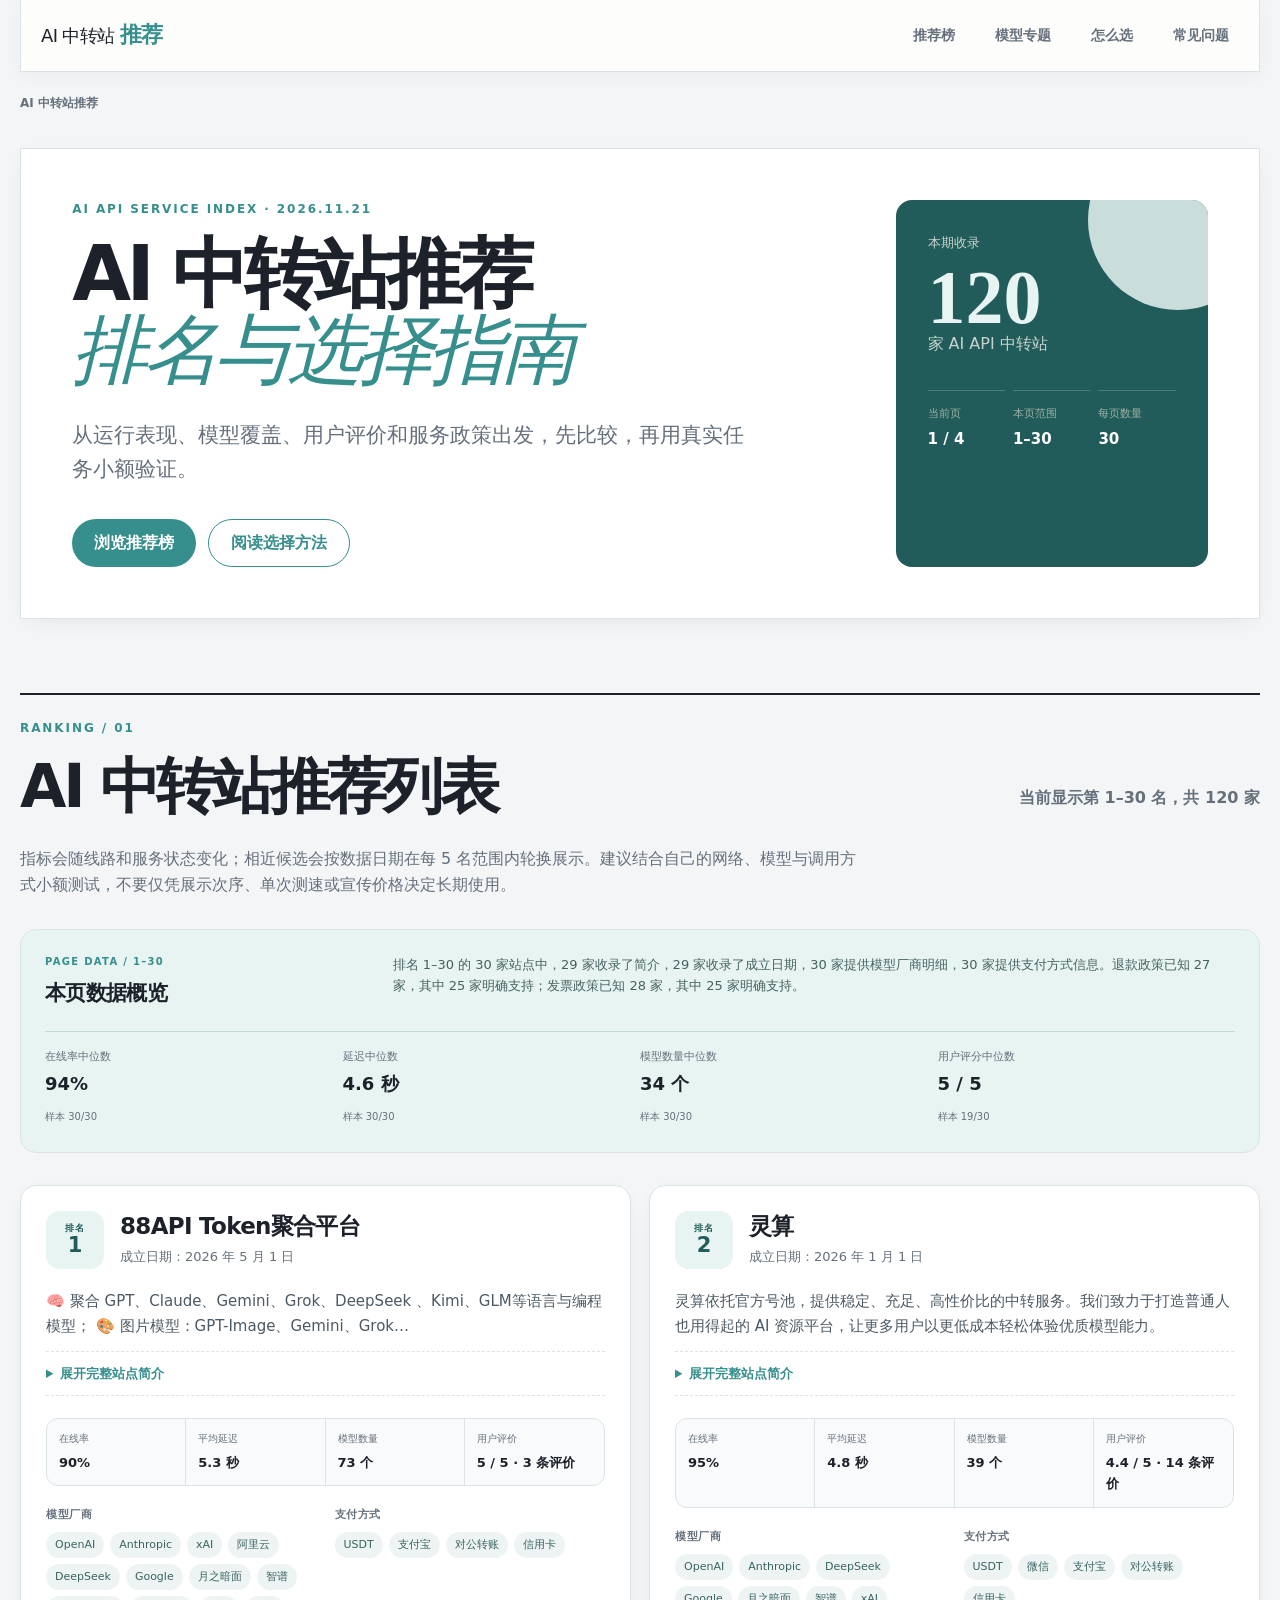
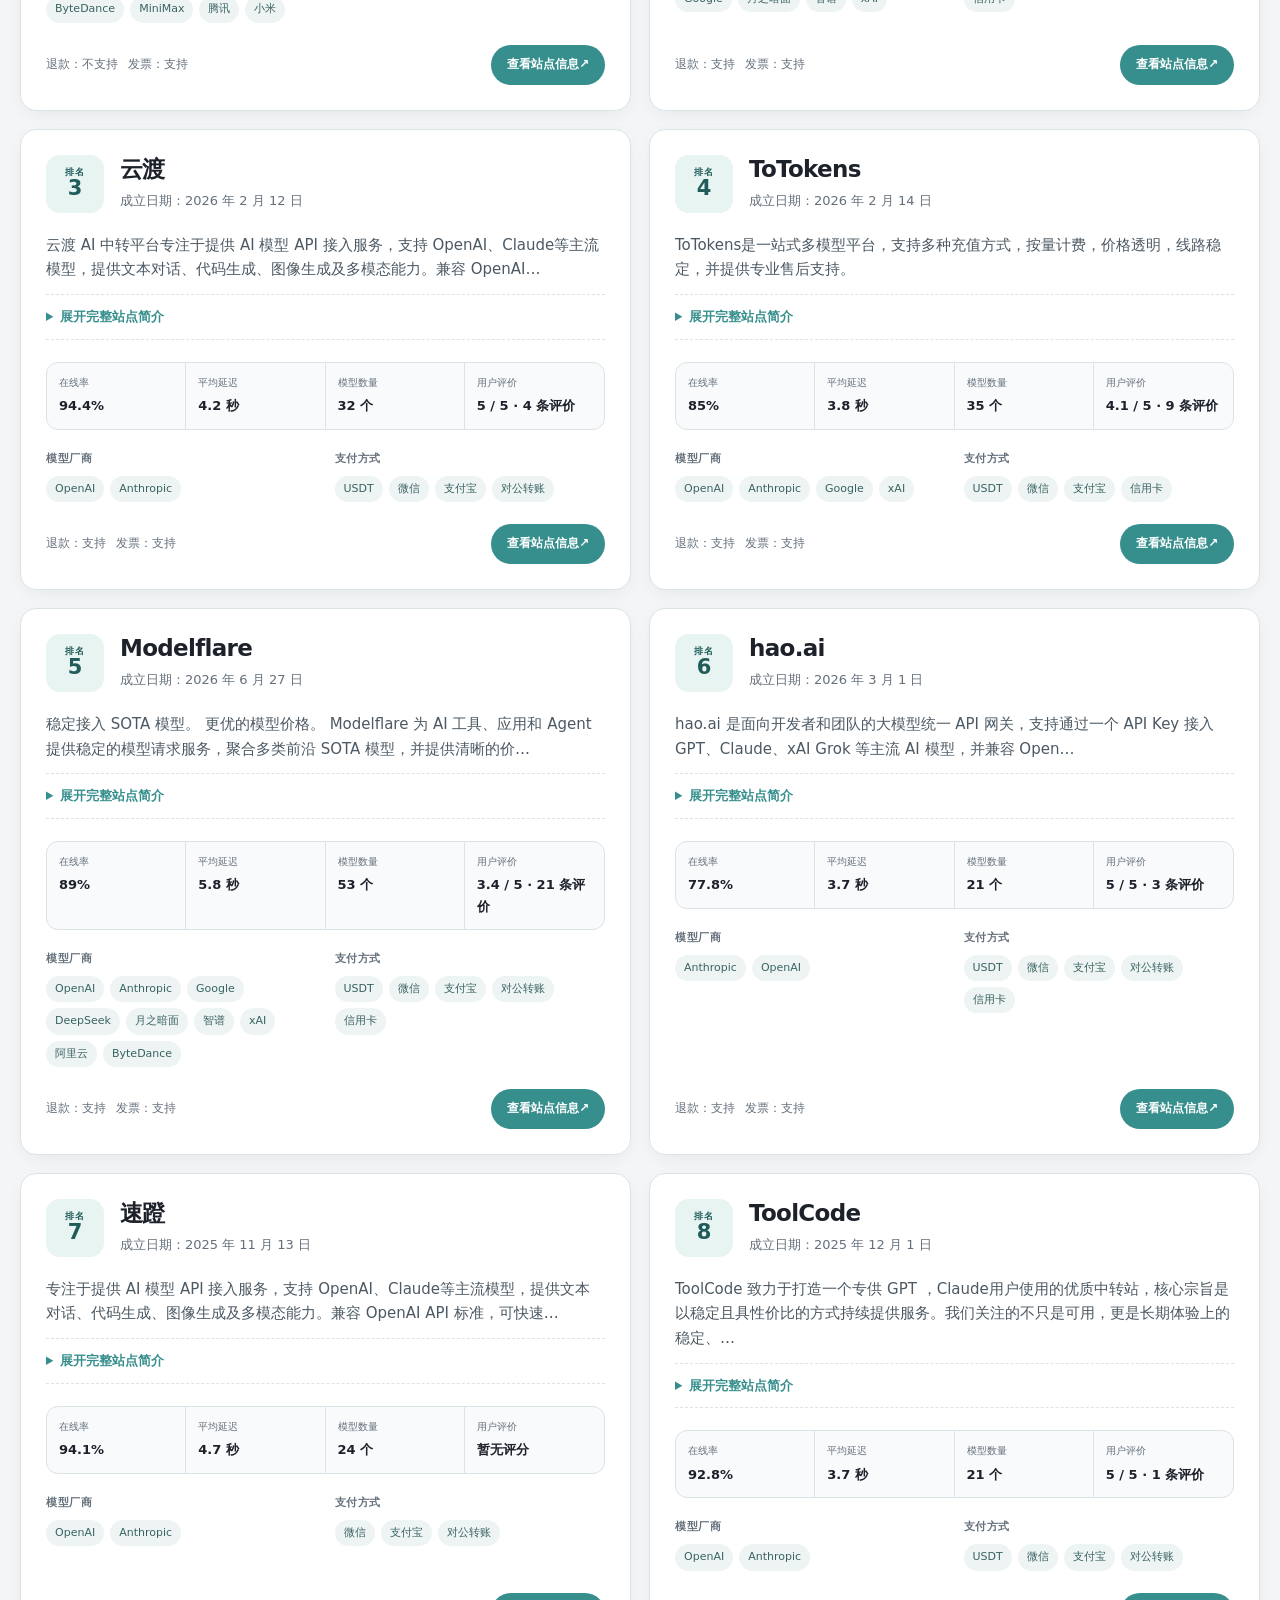
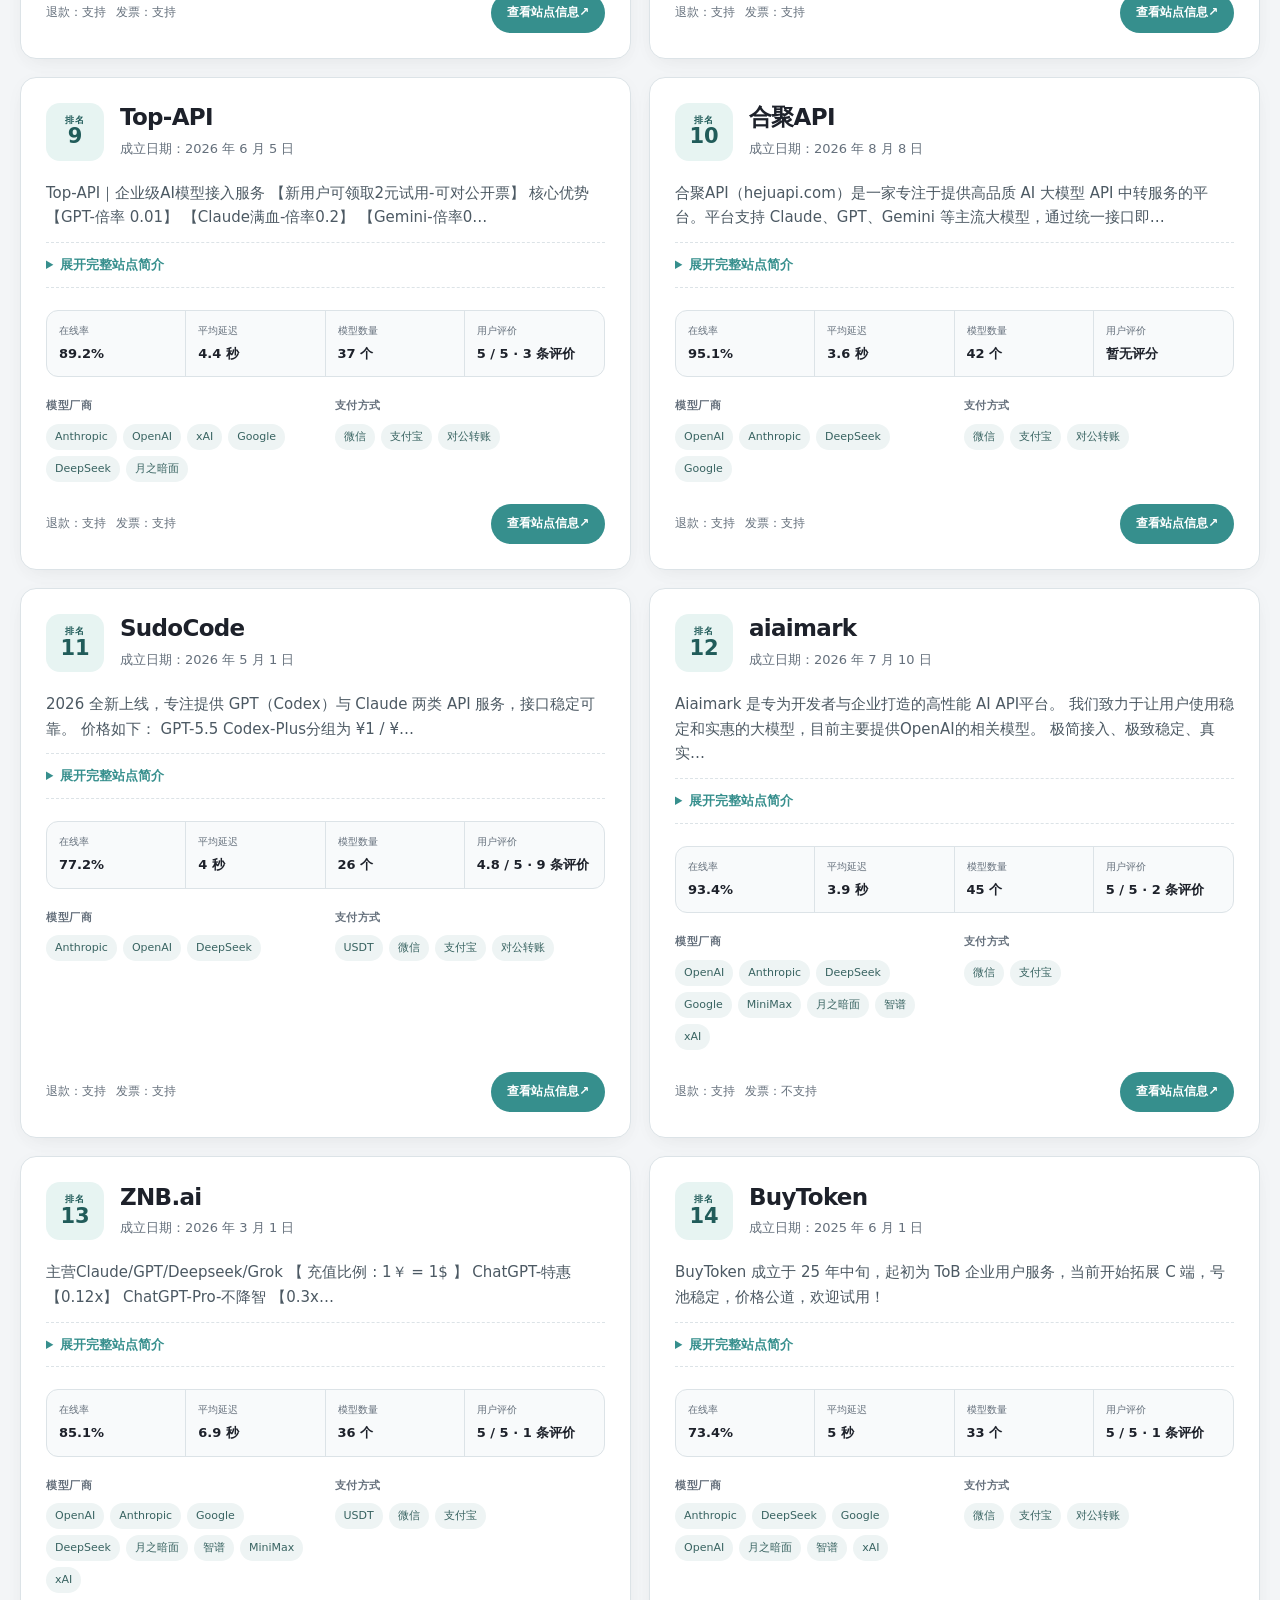
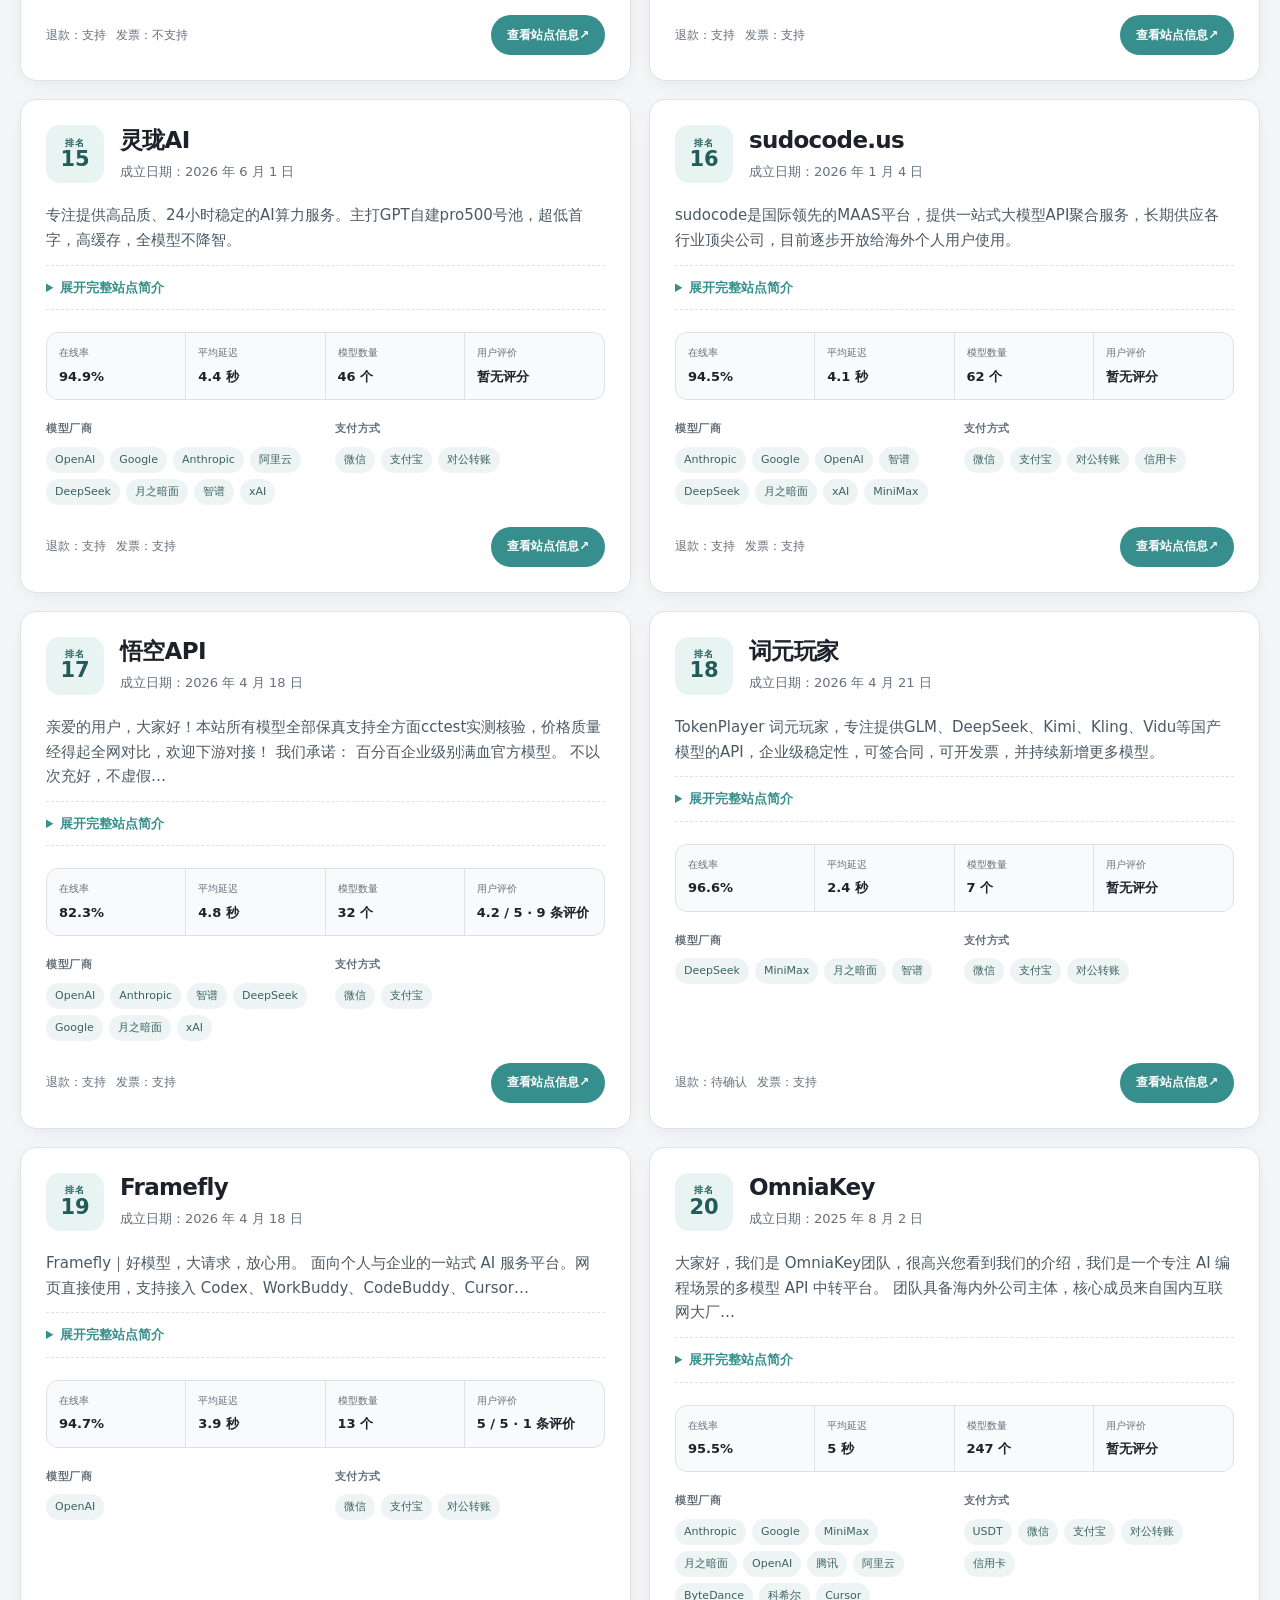
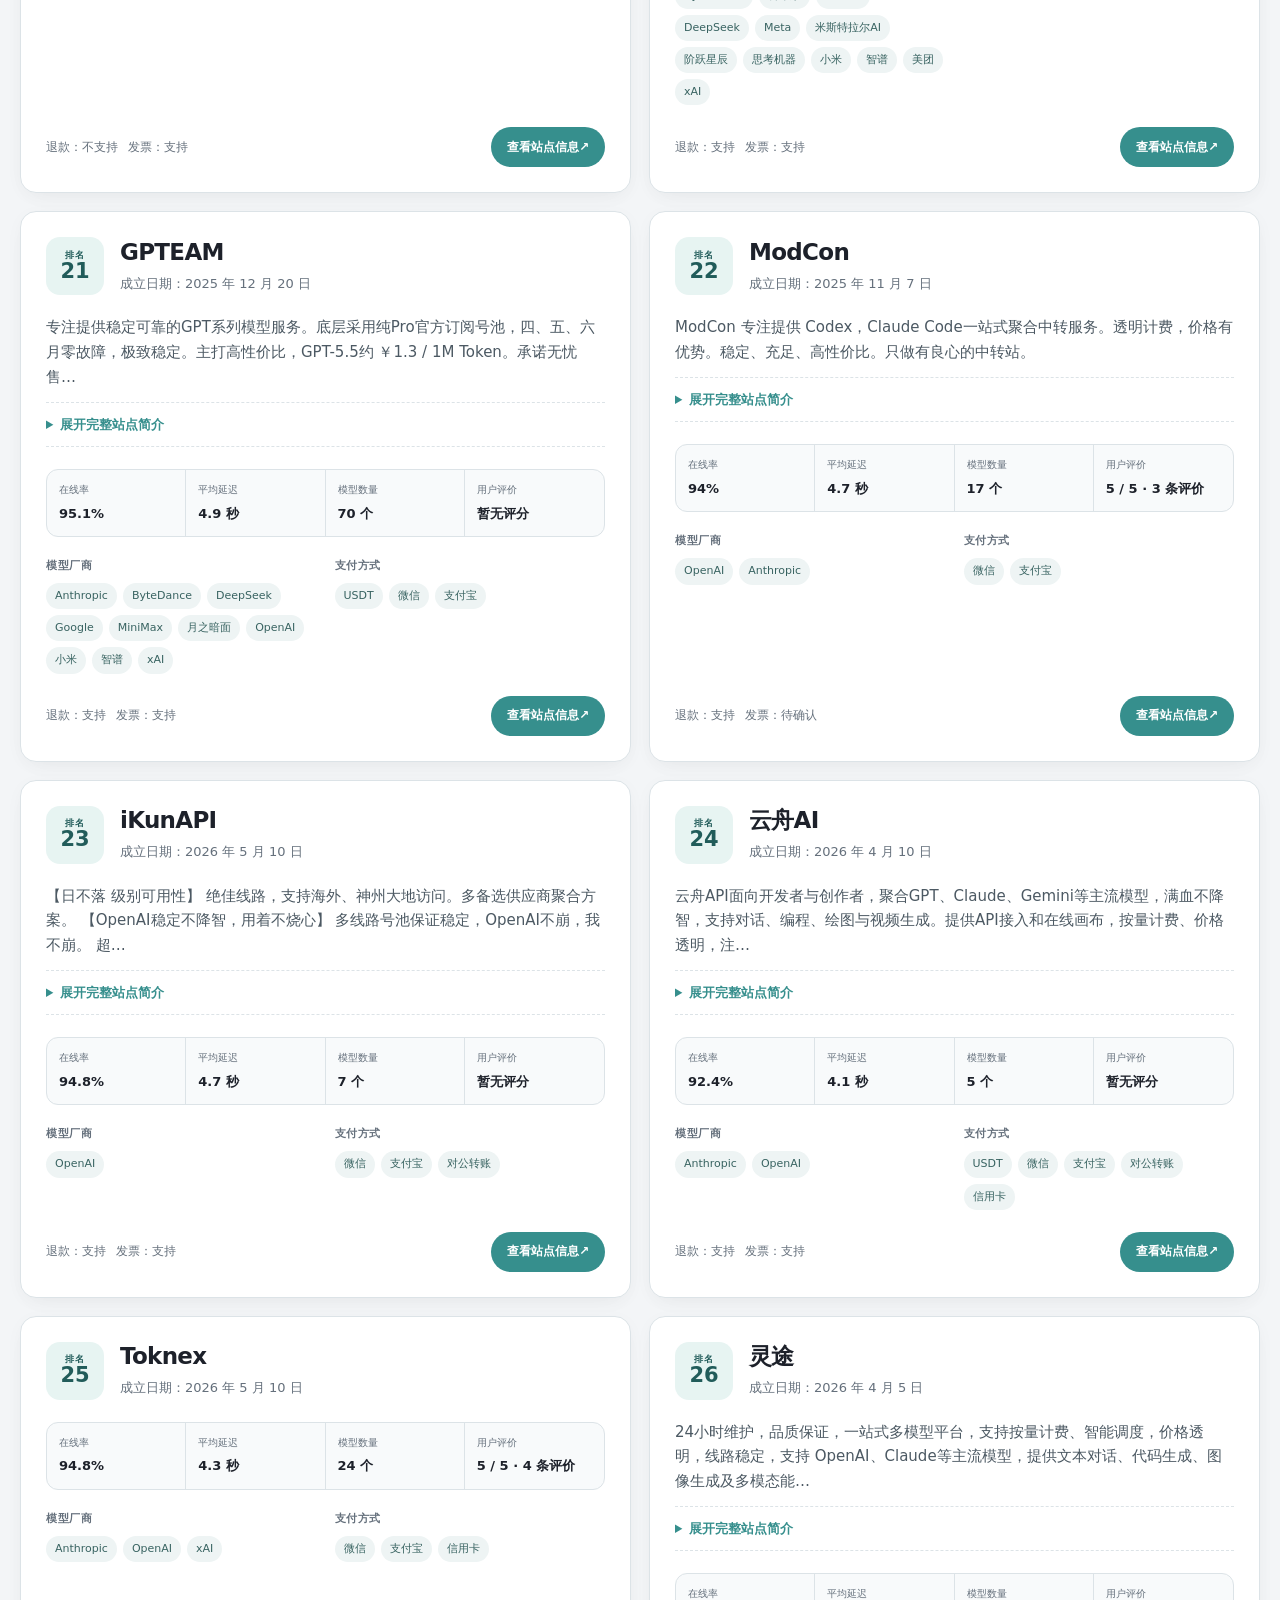
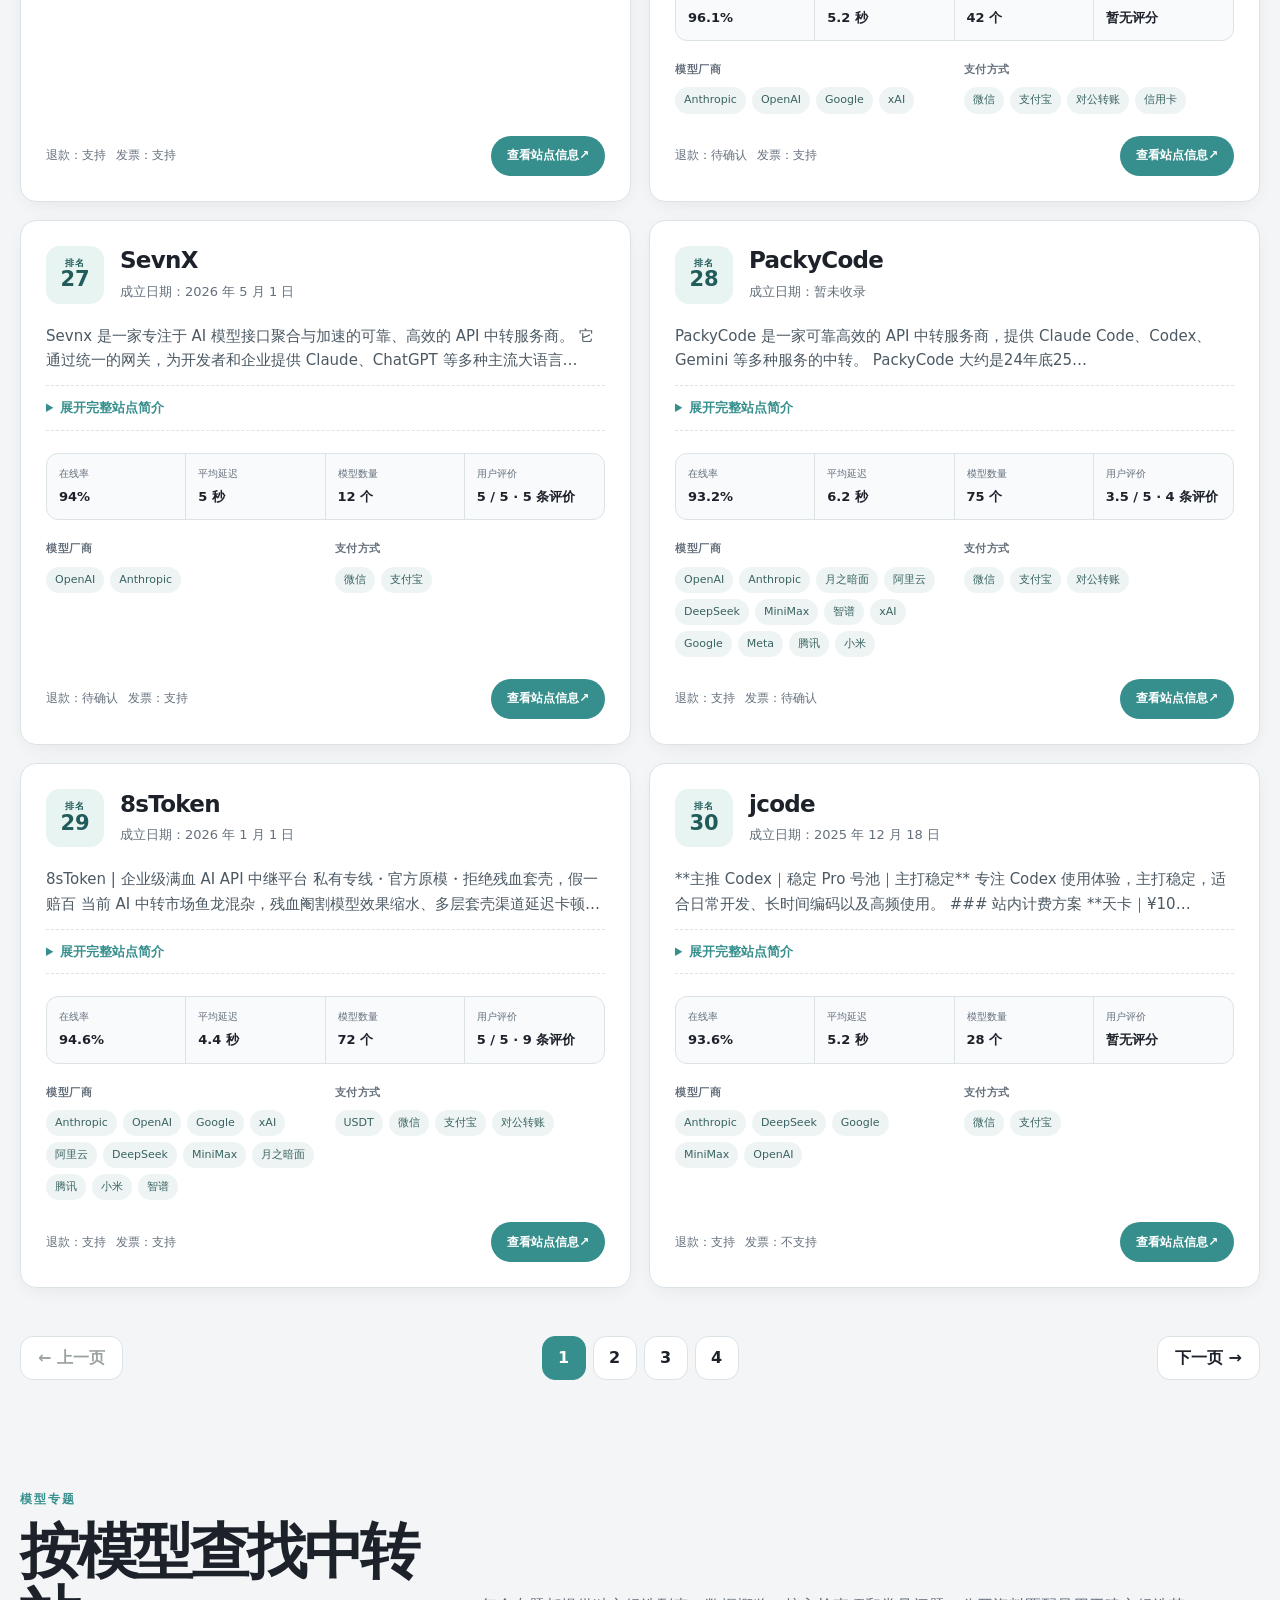
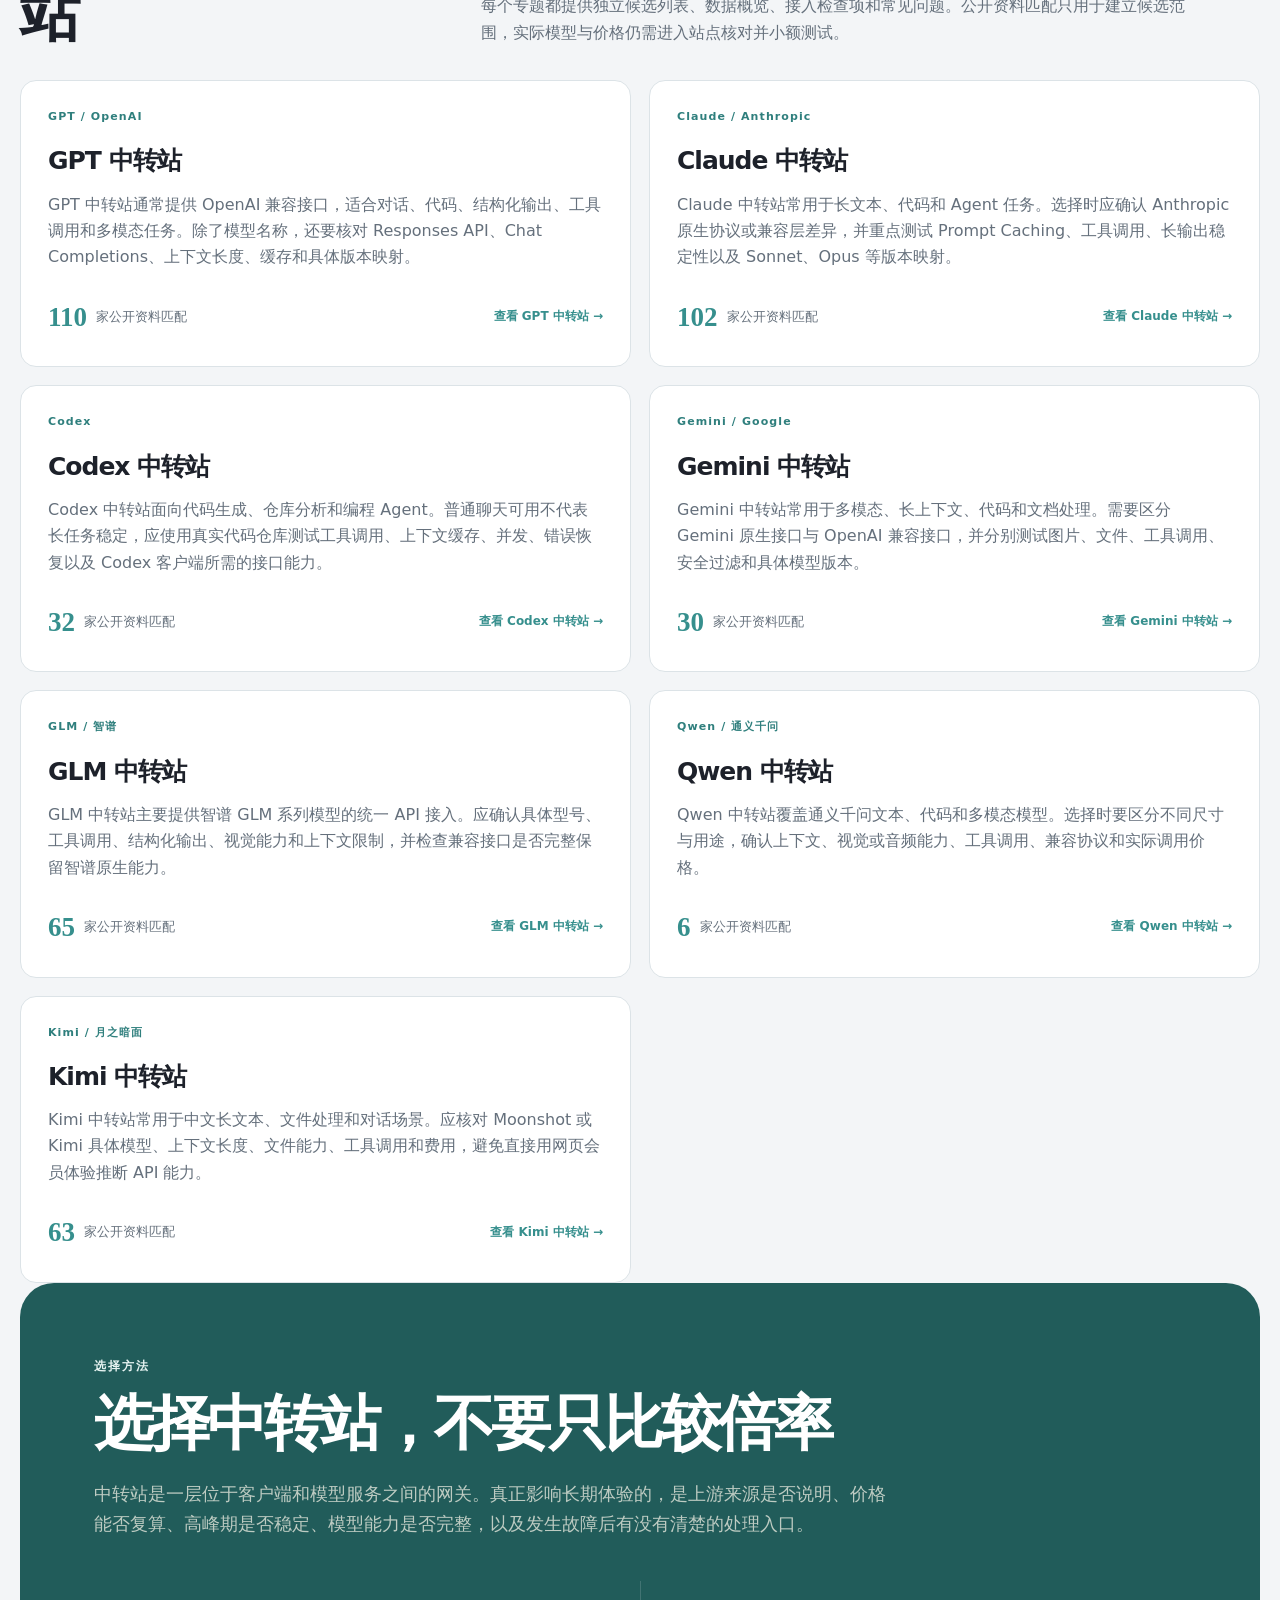
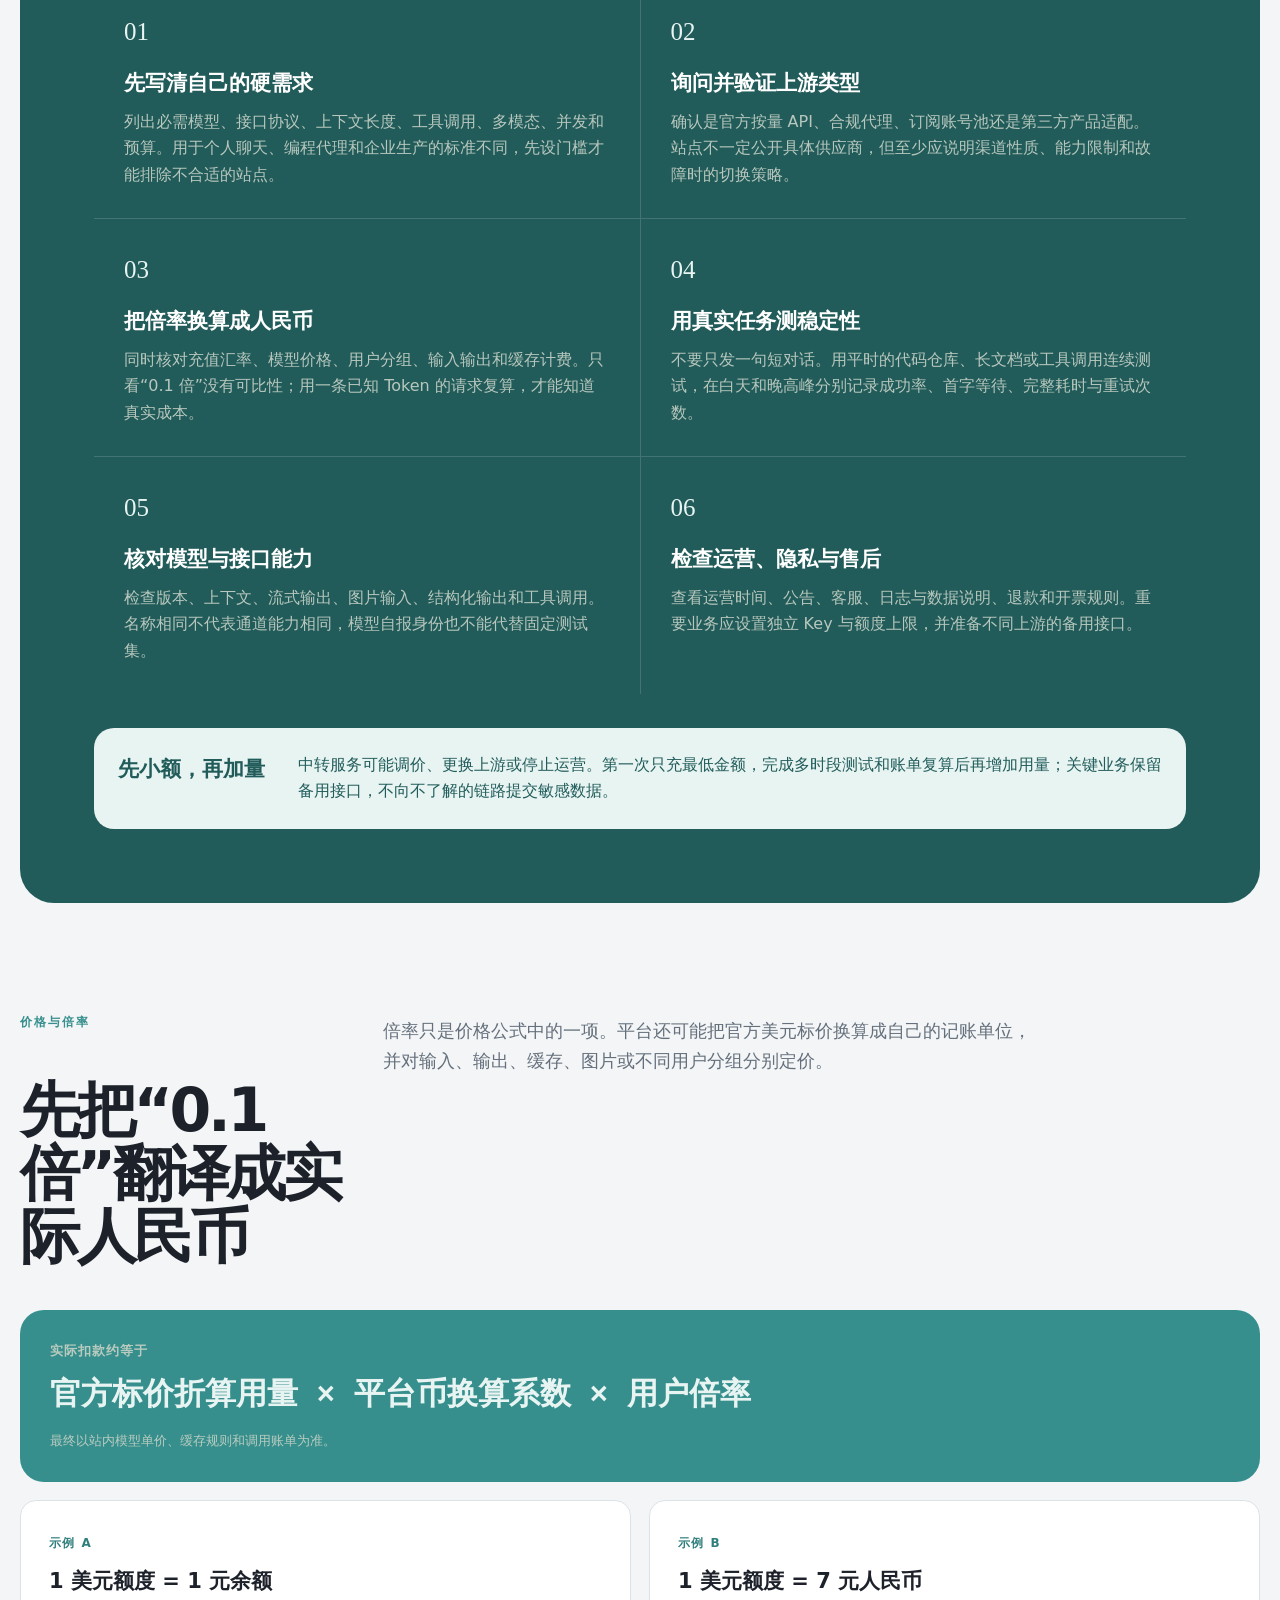
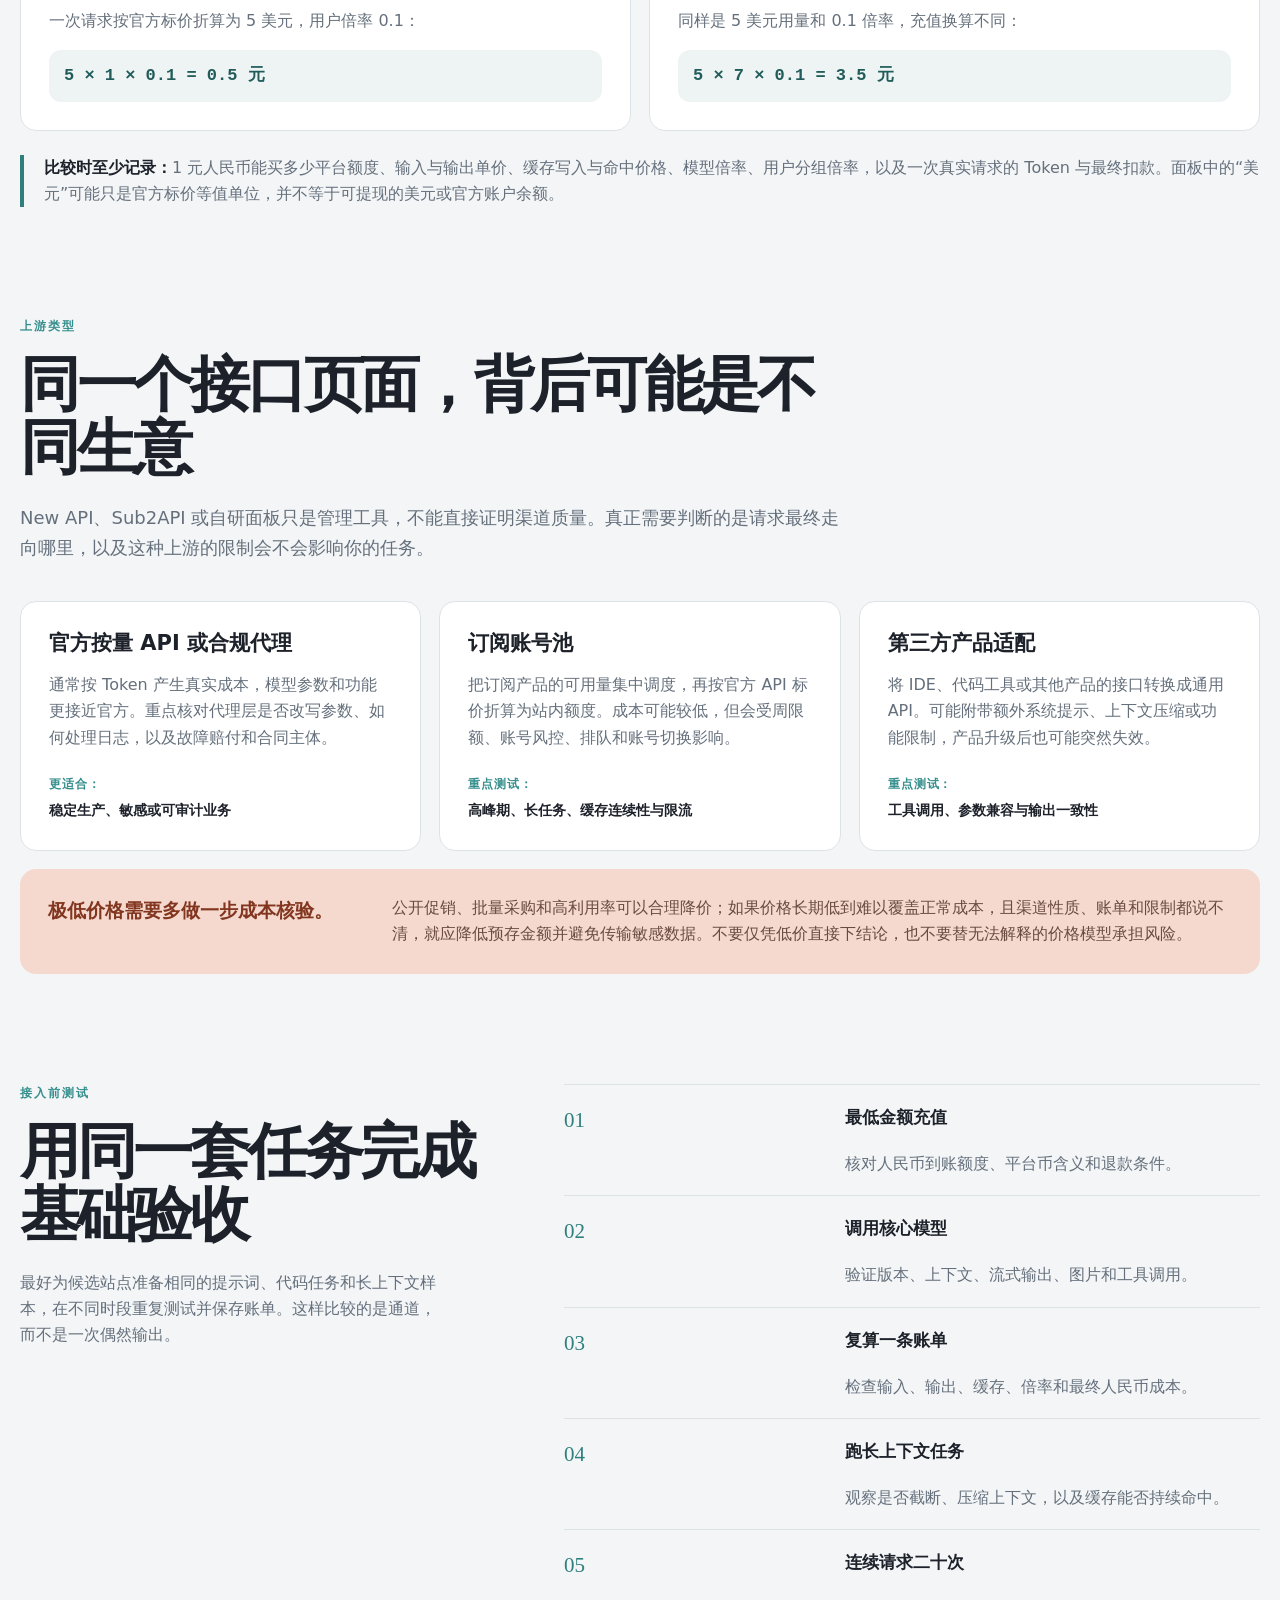
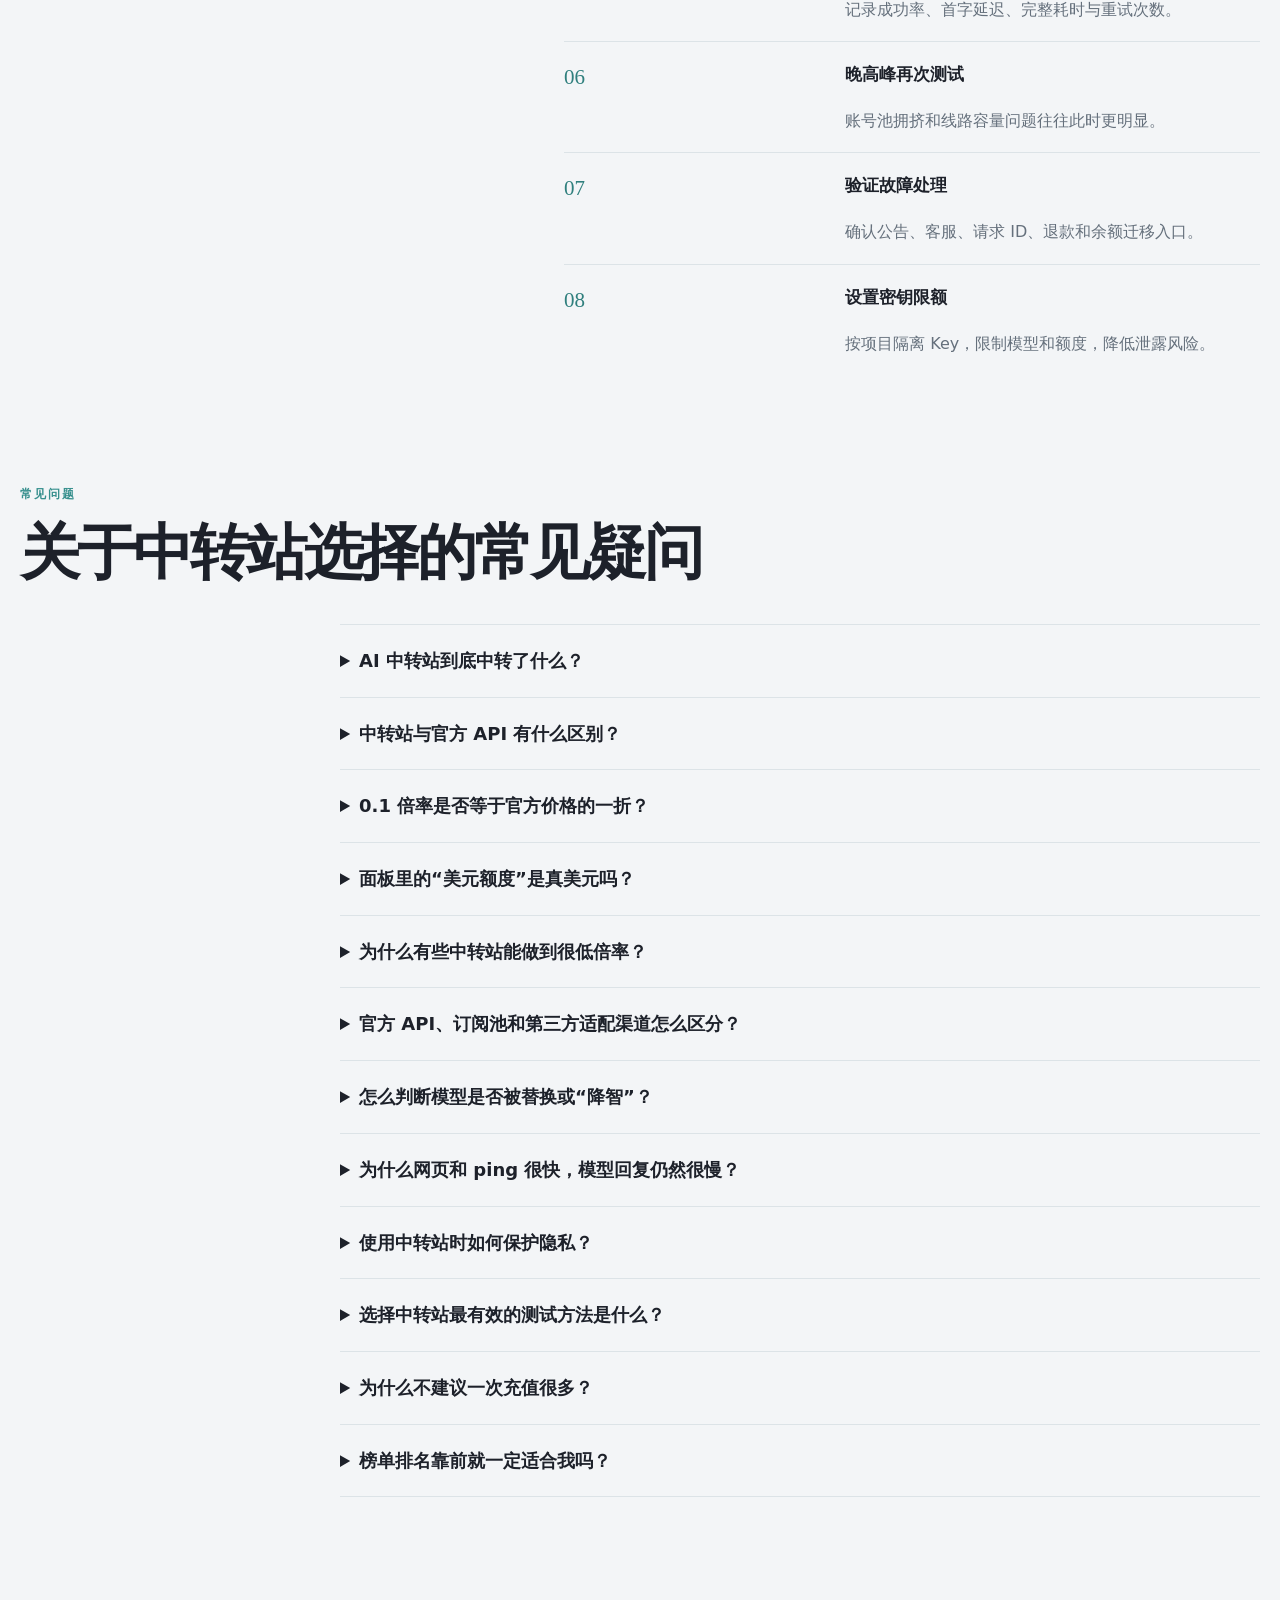
==== index.html @ eba20ca2 "chore: update AI transit ranking" ====
<!doctype html><html lang="zh-CN"><head><meta charset="utf-8" /><meta name="viewport" content="width=device-width, initial-scale=1" /><title>AI 中转站推荐｜120 家 API 中转站排名、对比与选择指南</title><meta name="description" content="AI 中转站推荐收录 120 家 API 中转站，静态对比在线率、响应延迟、模型覆盖、支付方式与服务政策，并提供计费、安全和接入测试指南。" /><meta name="robots" content="index, follow, max-image-preview:large, max-snippet:-1" /><meta name="theme-color" content="#f3f5f7" /><meta property="og:type" content="website" /><meta property="og:title" content="AI 中转站推荐｜120 家 API 中转站排名、对比与选择指南" /><meta property="og:description" content="AI 中转站推荐收录 120 家 API 中转站，静态对比在线率、响应延迟、模型覆盖、支付方式与服务政策，并提供计费、安全和接入测试指南。" /><meta property="og:url" content="https://aizhongzhuanzhan.github.io/" /><meta property="og:site_name" content="AI 中转站推荐" /><meta property="og:locale" content="zh_CN" /><meta property="og:image" content="https://aizhongzhuanzhan.github.io/assets/og-image.svg" /><meta name="twitter:card" content="summary_large_image" /><meta name="twitter:title" content="AI 中转站推荐｜120 家 API 中转站排名、对比与选择指南" /><meta name="twitter:description" content="AI 中转站推荐收录 120 家 API 中转站，静态对比在线率、响应延迟、模型覆盖、支付方式与服务政策，并提供计费、安全和接入测试指南。" /><meta name="twitter:image" content="https://aizhongzhuanzhan.github.io/assets/og-image.svg" /><link rel="canonical" href="https://aizhongzhuanzhan.github.io/" /><link rel="alternate" hreflang="zh-CN" href="https://aizhongzhuanzhan.github.io/" /><link rel="next" href="https://aizhongzhuanzhan.github.io/page/2/" /><link rel="icon" href="./assets/favicon.svg" type="image/svg+xml" /><link rel="stylesheet" href="./assets/styles.min.css" /><script type="application/ld+json">{"@context":"https://schema.org","@graph":[{"@type":"WebSite","@id":"https://aizhongzhuanzhan.github.io/#website","url":"https://aizhongzhuanzhan.github.io/","name":"AI 中转站推荐","description":"AI API 中转站排名、服务指标与选择指南。","inLanguage":"zh-CN"},{"@type":"CollectionPage","@id":"https://aizhongzhuanzhan.github.io/#webpage","url":"https://aizhongzhuanzhan.github.io/","name":"AI 中转站推荐｜120 家 API 中转站排名、对比与选择指南","description":"AI 中转站推荐收录 120 家 API 中转站，静态对比在线率、响应延迟、模型覆盖、支付方式与服务政策，并提供计费、安全和接入测试指南。","inLanguage":"zh-CN","dateModified":"2026-11-21","isPartOf":{"@id":"https://aizhongzhuanzhan.github.io/#website"},"breadcrumb":{"@id":"https://aizhongzhuanzhan.github.io/#breadcrumb"},"mainEntity":{"@id":"https://aizhongzhuanzhan.github.io/#ranking"},"hasPart":[{"@id":"https://aizhongzhuanzhan.github.io/gpt-zhongzhuanzhan/#webpage"},{"@id":"https://aizhongzhuanzhan.github.io/claude-zhongzhuanzhan/#webpage"},{"@id":"https://aizhongzhuanzhan.github.io/codex-zhongzhuanzhan/#webpage"},{"@id":"https://aizhongzhuanzhan.github.io/gemini-zhongzhuanzhan/#webpage"},{"@id":"https://aizhongzhuanzhan.github.io/glm-zhongzhuanzhan/#webpage"},{"@id":"https://aizhongzhuanzhan.github.io/qwen-zhongzhuanzhan/#webpage"},{"@id":"https://aizhongzhuanzhan.github.io/kimi-zhongzhuanzhan/#webpage"}]},{"@type":"BreadcrumbList","@id":"https://aizhongzhuanzhan.github.io/#breadcrumb","itemListElement":[{"@type":"ListItem","position":1,"name":"AI 中转站推荐","item":"https://aizhongzhuanzhan.github.io/"}]},{"@type":"ItemList","@id":"https://aizhongzhuanzhan.github.io/#ranking","name":"AI 中转站推荐","numberOfItems":120,"itemListOrder":"https://schema.org/ItemListOrderAscending","itemListElement":[{"@type":"ListItem","position":1,"item":{"@type":"Service","name":"88API Token聚合平台","url":"https://www.hvoyai.com/sites/88apiai/","description":"综合排名第 1；成立日期 2026-05-01；在线率 90%；平均延迟 5.3 秒；收录模型 73 个；用户评分 5/5（3 条评价）；退款政策：不支持；发票政策：支持。"}},{"@type":"ListItem","position":2,"item":{"@type":"Service","name":"灵算","url":"https://www.hvoyai.com/sites/lingsuansi/","description":"综合排名第 2；成立日期 2026-01-01；在线率 95%；平均延迟 4.8 秒；收录模型 39 个；用户评分 4.4/5（14 条评价）；退款政策：支持；发票政策：支持。"}},{"@type":"ListItem","position":3,"item":{"@type":"Service","name":"云渡","url":"https://www.hvoyai.com/sites/yundulol/","description":"综合排名第 3；成立日期 2026-02-12；在线率 94.4%；平均延迟 4.2 秒；收录模型 32 个；用户评分 5/5（4 条评价）；退款政策：支持；发票政策：支持。"}},{"@type":"ListItem","position":4,"item":{"@type":"Service","name":"ToTokens","url":"https://www.hvoyai.com/sites/totokenscc/","description":"综合排名第 4；成立日期 2026-02-14；在线率 85%；平均延迟 3.8 秒；收录模型 35 个；用户评分 4.1/5（9 条评价）；退款政策：支持；发票政策：支持。"}},{"@type":"ListItem","position":5,"item":{"@type":"Service","name":"Modelflare","url":"https://www.hvoyai.com/sites/originmodelflaredev/","description":"综合排名第 5；成立日期 2026-06-27；在线率 89%；平均延迟 5.8 秒；收录模型 53 个；用户评分 3.4/5（21 条评价）；退款政策：支持；发票政策：支持。"}},{"@type":"ListItem","position":6,"item":{"@type":"Service","name":"hao.ai","url":"https://www.hvoyai.com/sites/haoai/","description":"综合排名第 6；成立日期 2026-03-01；在线率 77.8%；平均延迟 3.7 秒；收录模型 21 个；用户评分 5/5（3 条评价）；退款政策：支持；发票政策：支持。"}},{"@type":"ListItem","position":7,"item":{"@type":"Service","name":"速蹬","url":"https://www.hvoyai.com/sites/sudengcc/","description":"综合排名第 7；成立日期 2025-11-13；在线率 94.1%；平均延迟 4.7 秒；收录模型 24 个；退款政策：支持；发票政策：支持。"}},{"@type":"ListItem","position":8,"item":{"@type":"Service","name":"ToolCode","url":"https://www.hvoyai.com/sites/toolcodecc/","description":"综合排名第 8；成立日期 2025-12-01；在线率 92.8%；平均延迟 3.7 秒；收录模型 21 个；用户评分 5/5（1 条评价）；退款政策：支持；发票政策：支持。"}},{"@type":"ListItem","position":9,"item":{"@type":"Service","name":"Top-API","url":"https://www.hvoyai.com/sites/apitopcom/","description":"综合排名第 9；成立日期 2026-06-05；在线率 89.2%；平均延迟 4.4 秒；收录模型 37 个；用户评分 5/5（3 条评价）；退款政策：支持；发票政策：支持。"}},{"@type":"ListItem","position":10,"item":{"@type":"Service","name":"合聚API","url":"https://www.hvoyai.com/sites/hejuapicom/","description":"综合排名第 10；成立日期 2026-08-08；在线率 95.1%；平均延迟 3.6 秒；收录模型 42 个；退款政策：支持；发票政策：支持。"}},{"@type":"ListItem","position":11,"item":{"@type":"Service","name":"SudoCode","url":"https://www.hvoyai.com/sites/sudocodechat/","description":"综合排名第 11；成立日期 2026-05-01；在线率 77.2%；平均延迟 4 秒；收录模型 26 个；用户评分 4.8/5（9 条评价）；退款政策：支持；发票政策：支持。"}},{"@type":"ListItem","position":12,"item":{"@type":"Service","name":"aiaimark","url":"https://www.hvoyai.com/sites/aiaimarkcom/","description":"综合排名第 12；成立日期 2026-07-10；在线率 93.4%；平均延迟 3.9 秒；收录模型 45 个；用户评分 5/5（2 条评价）；退款政策：支持；发票政策：不支持。"}},{"@type":"ListItem","position":13,"item":{"@type":"Service","name":"ZNB.ai","url":"https://www.hvoyai.com/sites/znbcodecom/","description":"综合排名第 13；成立日期 2026-03-01；在线率 85.1%；平均延迟 6.9 秒；收录模型 36 个；用户评分 5/5（1 条评价）；退款政策：支持；发票政策：不支持。"}},{"@type":"ListItem","position":14,"item":{"@type":"Service","name":"BuyToken","url":"https://www.hvoyai.com/sites/buytokenwork/","description":"综合排名第 14；成立日期 2025-06-01；在线率 73.4%；平均延迟 5 秒；收录模型 33 个；用户评分 5/5（1 条评价）；退款政策：支持；发票政策：支持。"}},{"@type":"ListItem","position":15,"item":{"@type":"Service","name":"灵珑AI","url":"https://www.hvoyai.com/sites/linlongscom/","description":"综合排名第 15；成立日期 2026-06-01；在线率 94.9%；平均延迟 4.4 秒；收录模型 46 个；退款政策：支持；发票政策：支持。"}},{"@type":"ListItem","position":16,"item":{"@type":"Service","name":"sudocode.us","url":"https://www.hvoyai.com/sites/sudocodeus/","description":"综合排名第 16；成立日期 2026-01-04；在线率 94.5%；平均延迟 4.1 秒；收录模型 62 个；退款政策：支持；发票政策：支持。"}},{"@type":"ListItem","position":17,"item":{"@type":"Service","name":"悟空API","url":"https://www.hvoyai.com/sites/wkapipro/","description":"综合排名第 17；成立日期 2026-04-18；在线率 82.3%；平均延迟 4.8 秒；收录模型 32 个；用户评分 4.2/5（9 条评价）；退款政策：支持；发票政策：支持。"}},{"@type":"ListItem","position":18,"item":{"@type":"Service","name":"词元玩家","url":"https://www.hvoyai.com/sites/tokenplayercn/","description":"综合排名第 18；成立日期 2026-04-21；在线率 96.6%；平均延迟 2.4 秒；收录模型 7 个；发票政策：支持。"}},{"@type":"ListItem","position":19,"item":{"@type":"Service","name":"Framefly","url":"https://www.hvoyai.com/sites/frameflycomcn/","description":"综合排名第 19；成立日期 2026-04-18；在线率 94.7%；平均延迟 3.9 秒；收录模型 13 个；用户评分 5/5（1 条评价）；退款政策：不支持；发票政策：支持。"}},{"@type":"ListItem","position":20,"item":{"@type":"Service","name":"OmniaKey","url":"https://www.hvoyai.com/sites/omniakeycom/","description":"综合排名第 20；成立日期 2025-08-02；在线率 95.5%；平均延迟 5 秒；收录模型 247 个；退款政策：支持；发票政策：支持。"}},{"@type":"ListItem","position":21,"item":{"@type":"Service","name":"GPTEAM","url":"https://www.hvoyai.com/sites/portalgpteamservicescom/","description":"综合排名第 21；成立日期 2025-12-20；在线率 95.1%；平均延迟 4.9 秒；收录模型 70 个；退款政策：支持；发票政策：支持。"}},{"@type":"ListItem","position":22,"item":{"@type":"Service","name":"ModCon","url":"https://www.hvoyai.com/sites/modcontop/","description":"综合排名第 22；成立日期 2025-11-07；在线率 94%；平均延迟 4.7 秒；收录模型 17 个；用户评分 5/5（3 条评价）；退款政策：支持。"}},{"@type":"ListItem","position":23,"item":{"@type":"Service","name":"iKunAPI","url":"https://www.hvoyai.com/sites/aikunuk/","description":"综合排名第 23；成立日期 2026-05-10；在线率 94.8%；平均延迟 4.7 秒；收录模型 7 个；退款政策：支持；发票政策：支持。"}},{"@type":"ListItem","position":24,"item":{"@type":"Service","name":"云舟AI","url":"https://www.hvoyai.com/sites/yunzhouapicom/","description":"综合排名第 24；成立日期 2026-04-10；在线率 92.4%；平均延迟 4.1 秒；收录模型 5 个；退款政策：支持；发票政策：支持。"}},{"@type":"ListItem","position":25,"item":{"@type":"Service","name":"Toknex","url":"https://www.hvoyai.com/sites/toknexme/","description":"综合排名第 25；成立日期 2026-05-10；在线率 94.8%；平均延迟 4.3 秒；收录模型 24 个；用户评分 5/5（4 条评价）；退款政策：支持；发票政策：支持。"}},{"@type":"ListItem","position":26,"item":{"@type":"Service","name":"灵途","url":"https://www.hvoyai.com/sites/lingtuapinet/","description":"综合排名第 26；成立日期 2026-04-05；在线率 96.1%；平均延迟 5.2 秒；收录模型 42 个；发票政策：支持。"}},{"@type":"ListItem","position":27,"item":{"@type":"Service","name":"SevnX","url":"https://www.hvoyai.com/sites/sevnxlol/","description":"综合排名第 27；成立日期 2026-05-01；在线率 94%；平均延迟 5 秒；收录模型 12 个；用户评分 5/5（5 条评价）；发票政策：支持。"}},{"@type":"ListItem","position":28,"item":{"@type":"Service","name":"PackyCode","url":"https://www.hvoyai.com/sites/packyapiai/","description":"综合排名第 28；在线率 93.2%；平均延迟 6.2 秒；收录模型 75 个；用户评分 3.5/5（4 条评价）；退款政策：支持。"}},{"@type":"ListItem","position":29,"item":{"@type":"Service","name":"8sToken","url":"https://www.hvoyai.com/sites/8stokencom/","description":"综合排名第 29；成立日期 2026-01-01；在线率 94.6%；平均延迟 4.4 秒；收录模型 72 个；用户评分 5/5（9 条评价）；退款政策：支持；发票政策：支持。"}},{"@type":"ListItem","position":30,"item":{"@type":"Service","name":"jcode","url":"https://www.hvoyai.com/sites/jcodecc/","description":"综合排名第 30；成立日期 2025-12-18；在线率 93.6%；平均延迟 5.2 秒；收录模型 28 个；退款政策：支持；发票政策：不支持。"}}]},{"@type":"FAQPage","@id":"https://aizhongzhuanzhan.github.io/#faq","mainEntity":[{"@type":"Question","name":"AI 中转站到底中转了什么？","acceptedAnswer":{"@type":"Answer","text":"中转站通常不训练模型，而是位于客户端和模型服务之间，负责 API Key 鉴权、余额结算、限流、渠道调度、日志以及接口格式转换。用户把请求发给中转站后，后台选择一条可用上游，再把模型结果返回。\n\n因此一次调用可能经过站点和它接入的二级渠道。链路越长，稳定性、隐私和故障定位越依赖运营方。"}},{"@type":"Question","name":"中转站与官方 API 有什么区别？","acceptedAnswer":{"@type":"Answer","text":"官方 API 的请求和账单直接进入模型厂商；中转站则多了一层第三方网关，通常更容易使用人民币付款，也能用一个密钥接入多个厂商。\n\n代价是模型来源、参数支持、日志保留、服务连续性和余额安全不再只由模型厂商决定。商业或敏感任务应优先选择能说明数据处理方式和上游类型的服务。"}},{"@type":"Question","name":"0.1 倍率是否等于官方价格的一折？","acceptedAnswer":{"@type":"Answer","text":"不一定。实际扣款通常约等于官方标价折算用量 × 平台币换算系数 × 用户或分组倍率，还可能分别计算输入、输出、缓存写入、缓存命中、图片等项目。\n\n如果 1 美元标价额度记作 1 元余额，5 美元用量按 0.1 倍扣 0.5 元；如果 1 美元额度要用 7 元人民币购买，同样 0.1 倍会扣 3.5 元。比较价格必须同时看充值换算和完整账单。"}},{"@type":"Question","name":"面板里的“美元额度”是真美元吗？","acceptedAnswer":{"@type":"Answer","text":"不一定。很多面板中的美元符号只是按照官方 API 标价记录的计费单位，不代表平台持有等额官方余额，也不代表可以提现。\n\n尤其是订阅池渠道，站点可能把订阅实际跑出的请求换算成“如果走官方 API 值多少美元”，再按倍率扣除站内余额。充值前应先确认 1 元人民币能买多少单位以及余额的退款规则。"}},{"@type":"Question","name":"为什么有些中转站能做到很低倍率？","acceptedAnswer":{"@type":"Answer","text":"批量采购、区域价格、公开促销、较高资源利用率和订阅池都可能降低成本，低价本身不能直接证明有问题。\n\n但长期远低于正常成本且不说明来源时，应把短期优惠、账号池波动、第三方产品适配甚至来源异常纳入风险判断。价格模型算不通，通常意味着稳定性、数据或余额风险被转移给了用户。"}},{"@type":"Question","name":"官方 API、订阅池和第三方适配渠道怎么区分？","acceptedAnswer":{"@type":"Answer","text":"只看前端面板无法可靠判断。可以查看站点是否明确标注渠道类型，并测试上下文上限、缓存、工具调用、图片输入、流式输出和参数兼容性。\n\n订阅池更容易在额度耗尽或切换账号时波动；第三方适配可能带有额外系统提示、上下文压缩或功能缺失。即使使用同一套开源面板，不同站点的上游和调度质量也可能完全不同。"}},{"@type":"Question","name":"怎么判断模型是否被替换或“降智”？","acceptedAnswer":{"@type":"Answer","text":"不要依赖模型自报身份，因为回答可能只是复述系统上下文。更可靠的方法是准备固定测试集，长期比较代码能力、上下文上限、工具调用、结构化输出、视觉能力和响应特征。\n\n如果复杂任务持续明显偏离官方表现，应保留请求 ID 和账单记录，换时间、换通道复测，再向站点确认是否存在模型映射、参数改写或上下文压缩。"}},{"@type":"Question","name":"为什么网页和 ping 很快，模型回复仍然很慢？","acceptedAnswer":{"@type":"Answer","text":"域名可能使用 CDN，ping 到的是离你较近的边缘节点，并不是中转程序或模型上游。完整延迟还包括网关处理、排队、上游网络、模型推理和流式传输。\n\n应分别记录首字时间、完整响应时间、失败率和晚高峰波动，而不是只看网页打开速度或一次 ping。"}},{"@type":"Question","name":"使用中转站时如何保护隐私？","acceptedAnswer":{"@type":"Answer","text":"默认按“站点可能接触请求和响应内容”来评估风险。不要提交账号密码、私钥、客户资料、未公开代码和其他不必要的敏感数据；可先脱敏，并为不同项目使用独立 Key 和额度上限。\n\n企业场景还应核对日志保留、数据用途、删除机制、运营主体和合同责任。无法确认链路时，敏感业务更适合官方 API 或可审计的合规服务。"}},{"@type":"Question","name":"选择中转站最有效的测试方法是什么？","acceptedAnswer":{"@type":"Answer","text":"先确定必需模型、协议和预算，再以最低金额充值。使用自己的真实任务，在白天和晚高峰各连续测试，核对成功率、首字延迟、长上下文、缓存、工具调用和单次账单。\n\n不要只问一句“你好”。短对话无法暴露账号池切换、上下文截断、缓存失效和复杂参数不兼容等问题。"}},{"@type":"Question","name":"为什么不建议一次充值很多？","acceptedAnswer":{"@type":"Answer","text":"中转服务会受到上游政策、账号风控、线路、经营状况和价格调整影响，站内余额通常也不具备与银行存款相同的保障。\n\n更稳妥的做法是按近期用量充值，为关键业务准备不同上游的备用接口，并提前确认退款、迁移和故障公告规则。"}},{"@type":"Question","name":"榜单排名靠前就一定适合我吗？","acceptedAnswer":{"@type":"Answer","text":"不一定。榜单用于缩小范围，不能替代具体场景验收。编程工具更关注长任务、缓存和工具调用；图片、音视频或长文档任务还要测试文件限制、多模态能力和超时策略。\n\n先写清自己的硬性需求和不能接受的风险，再结合榜单指标选择候选站点，最后用同一组真实任务横向比较。"}}]}]}</script><script>var _hmt = _hmt || [];(function() {var hm = document.createElement("script");hm.src = "https://hm.baidu.com/hm.js?a95d0c92950541b137908250283f3d91";var s = document.getElementsByTagName("script")[0];s.parentNode.insertBefore(hm, s);})();</script></head><body><a class="skip-link" href="#main">跳到主要内容</a><header class="topbar"><a class="wordmark" href="./" aria-label="AI 中转站推荐首页"><span>AI 中转站</span><strong>推荐</strong></a><nav aria-label="主要导航"><a href="./#ranking">推荐榜</a><a href="./#topics">模型专题</a><a href="./#guide">怎么选</a><a href="./#faq">常见问题</a></nav></header><main id="main"><nav class="breadcrumbs" aria-label="面包屑"><span aria-current="page">AI 中转站推荐</span></nav><section class="hero"><div class="hero__copy"><p class="eyebrow">AI API SERVICE INDEX · 2026.11.21</p><h1>AI 中转站推荐<br /><em>排名与选择指南</em></h1><p class="hero-copy">从运行表现、模型覆盖、用户评价和服务政策出发，先比较，再用真实任务小额验证。</p><div class="hero-actions"><a href="#ranking">浏览推荐榜</a><a href="#guide">阅读选择方法</a></div></div><aside class="hero__panel" aria-label="榜单概览"><p>本期收录</p><strong>120</strong><span>家 AI API 中转站</span><dl><div><dt>当前页</dt><dd>1 / 4</dd></div><div><dt>本页范围</dt><dd>1–30</dd></div><div><dt>每页数量</dt><dd>30</dd></div></dl></aside></section><section class="ranking" id="ranking" aria-labelledby="ranking-title"><div class="ranking-head"><div><p>RANKING / 01</p><h2 id="ranking-title">AI 中转站推荐列表</h2></div><p>当前显示第 1–30 名，共 120 家</p></div><p class="ranking-note">指标会随线路和服务状态变化；相近候选会按数据日期在每 5 名范围内轮换展示。建议结合自己的网络、模型与调用方式小额测试，不要仅凭展示次序、单次测速或宣传价格决定长期使用。</p><section class="page-analysis" aria-labelledby="page-analysis-title"><div class="page-analysis__head"><div><p>PAGE DATA / 1–30</p><h3 id="page-analysis-title">本页数据概览</h3></div><p>排名 1–30 的 30 家站点中，29 家收录了简介，29 家收录了成立日期，30 家提供模型厂商明细，30 家提供支付方式信息。退款政策已知 27 家，其中 25 家明确支持；发票政策已知 28 家，其中 25 家明确支持。</p></div><dl class="analysis-grid"><div><dt>在线率中位数</dt><dd>94%</dd><small>样本 30/30</small></div><div><dt>延迟中位数</dt><dd>4.6 秒</dd><small>样本 30/30</small></div><div><dt>模型数量中位数</dt><dd>34 个</dd><small>样本 30/30</small></div><div><dt>用户评分中位数</dt><dd>5 / 5</dd><small>样本 19/30</small></div></dl></section><div class="station-list"><article class="station-card" id="rank-1" aria-labelledby="station-1"><div class="station-card__head"><span class="rank-badge"><small>排名</small>1</span><div class="station-title"><h2 id="station-1"><a href="https://www.hvoyai.com/sites/88apiai/" target="_blank" rel="nofollow noopener" referrerpolicy="origin">88API Token聚合平台</a></h2><p>成立日期：2026 年 5 月 1 日</p></div></div><p class="site-summary">🧠 聚合 GPT、Claude、Gemini、Grok、DeepSeek 、Kimi、GLM等语言与编程模型； 🎨 图片模型：GPT-Image、Gemini、Grok…</p><details class="site-intro"><summary>展开完整站点简介</summary><div class="site-intro__body"><p>🧠 聚合 GPT、Claude、Gemini、Grok、DeepSeek 、Kimi、GLM等语言与编程模型；</p><p>🎨 图片模型：GPT-Image、Gemini、Grok 等；</p><p>🎬 视频模型：Seedance、Veo、MiniMax Hailuo H3、Kling、Grok 等；</p><p>🎙️ 语音能力：Whisper、TTS 等。从文案、出图、改图，到视频生成与配音</p><p>🎁新用户注册送体验额度，可以检测模型能力。站内有人工客服值守！</p><p>👉海外企业资质运营 稳定不跑路 提供正规发票 充值比例1:1</p></div></details><dl class="metric-grid"><div><dt>在线率</dt><dd>90%</dd></div><div><dt>平均延迟</dt><dd>5.3 秒</dd></div><div><dt>模型数量</dt><dd>73 个</dd></div><div><dt>用户评价</dt><dd>5 / 5 · 3 条评价</dd></div></dl><div class="station-meta"><div><h3>模型厂商</h3><div class="chip-list"><span class="chip">OpenAI</span><span class="chip">Anthropic</span><span class="chip">xAI</span><span class="chip">阿里云</span><span class="chip">DeepSeek</span><span class="chip">Google</span><span class="chip">月之暗面</span><span class="chip">智谱</span><span class="chip">ByteDance</span><span class="chip">MiniMax</span><span class="chip">腾讯</span><span class="chip">小米</span></div></div><div><h3>支付方式</h3><div class="chip-list"><span class="chip">USDT</span><span class="chip">支付宝</span><span class="chip">对公转账</span><span class="chip">信用卡</span></div></div></div><div class="station-card__foot"><p><span>退款：不支持</span><span>发票：支持</span></p><a class="detail-link" href="https://www.hvoyai.com/sites/88apiai/" target="_blank" rel="nofollow noopener" referrerpolicy="origin" aria-label="查看 88API Token聚合平台 的更多信息">查看站点信息 <span aria-hidden="true">↗</span></a></div></article><article class="station-card" id="rank-2" aria-labelledby="station-2"><div class="station-card__head"><span class="rank-badge"><small>排名</small>2</span><div class="station-title"><h2 id="station-2"><a href="https://www.hvoyai.com/sites/lingsuansi/" target="_blank" rel="nofollow noopener" referrerpolicy="origin">灵算</a></h2><p>成立日期：2026 年 1 月 1 日</p></div></div><p class="site-summary">灵算依托官方号池，提供稳定、充足、高性价比的中转服务。我们致力于打造普通人也用得起的 AI 资源平台，让更多用户以更低成本轻松体验优质模型能力。</p><details class="site-intro"><summary>展开完整站点简介</summary><div class="site-intro__body"><p>灵算依托官方号池，提供稳定、充足、高性价比的中转服务。我们致力于打造普通人也用得起的 AI 资源平台，让更多用户以更低成本轻松体验优质模型能力。</p></div></details><dl class="metric-grid"><div><dt>在线率</dt><dd>95%</dd></div><div><dt>平均延迟</dt><dd>4.8 秒</dd></div><div><dt>模型数量</dt><dd>39 个</dd></div><div><dt>用户评价</dt><dd>4.4 / 5 · 14 条评价</dd></div></dl><div class="station-meta"><div><h3>模型厂商</h3><div class="chip-list"><span class="chip">OpenAI</span><span class="chip">Anthropic</span><span class="chip">DeepSeek</span><span class="chip">Google</span><span class="chip">月之暗面</span><span class="chip">智谱</span><span class="chip">xAI</span></div></div><div><h3>支付方式</h3><div class="chip-list"><span class="chip">USDT</span><span class="chip">微信</span><span class="chip">支付宝</span><span class="chip">对公转账</span><span class="chip">信用卡</span></div></div></div><div class="station-card__foot"><p><span>退款：支持</span><span>发票：支持</span></p><a class="detail-link" href="https://www.hvoyai.com/sites/lingsuansi/" target="_blank" rel="nofollow noopener" referrerpolicy="origin" aria-label="查看 灵算 的更多信息">查看站点信息 <span aria-hidden="true">↗</span></a></div></article><article class="station-card" id="rank-3" aria-labelledby="station-3"><div class="station-card__head"><span class="rank-badge"><small>排名</small>3</span><div class="station-title"><h2 id="station-3"><a href="https://www.hvoyai.com/sites/yundulol/" target="_blank" rel="nofollow noopener" referrerpolicy="origin">云渡</a></h2><p>成立日期：2026 年 2 月 12 日</p></div></div><p class="site-summary">云渡 AI 中转平台专注于提供 AI 模型 API 接入服务，支持 OpenAI、Claude等主流模型，提供文本对话、代码生成、图像生成及多模态能力。兼容 OpenAI…</p><details class="site-intro"><summary>展开完整站点简介</summary><div class="site-intro__body"><p>云渡 AI 中转平台专注于提供 AI 模型 API 接入服务，支持 OpenAI、Claude等主流模型，提供文本对话、代码生成、图像生成及多模态能力。兼容 OpenAI API 标准，可快速接入现有项目、客户端及各类 AI 应用。</p></div></details><dl class="metric-grid"><div><dt>在线率</dt><dd>94.4%</dd></div><div><dt>平均延迟</dt><dd>4.2 秒</dd></div><div><dt>模型数量</dt><dd>32 个</dd></div><div><dt>用户评价</dt><dd>5 / 5 · 4 条评价</dd></div></dl><div class="station-meta"><div><h3>模型厂商</h3><div class="chip-list"><span class="chip">OpenAI</span><span class="chip">Anthropic</span></div></div><div><h3>支付方式</h3><div class="chip-list"><span class="chip">USDT</span><span class="chip">微信</span><span class="chip">支付宝</span><span class="chip">对公转账</span></div></div></div><div class="station-card__foot"><p><span>退款：支持</span><span>发票：支持</span></p><a class="detail-link" href="https://www.hvoyai.com/sites/yundulol/" target="_blank" rel="nofollow noopener" referrerpolicy="origin" aria-label="查看 云渡 的更多信息">查看站点信息 <span aria-hidden="true">↗</span></a></div></article><article class="station-card" id="rank-4" aria-labelledby="station-4"><div class="station-card__head"><span class="rank-badge"><small>排名</small>4</span><div class="station-title"><h2 id="station-4"><a href="https://www.hvoyai.com/sites/totokenscc/" target="_blank" rel="nofollow noopener" referrerpolicy="origin">ToTokens</a></h2><p>成立日期：2026 年 2 月 14 日</p></div></div><p class="site-summary">ToTokens是一站式多模型平台，支持多种充值方式，按量计费，价格透明，线路稳定，并提供专业售后支持。</p><details class="site-intro"><summary>展开完整站点简介</summary><div class="site-intro__body"><p>ToTokens是一站式多模型平台，支持多种充值方式，按量计费，价格透明，线路稳定，并提供专业售后支持。</p></div></details><dl class="metric-grid"><div><dt>在线率</dt><dd>85%</dd></div><div><dt>平均延迟</dt><dd>3.8 秒</dd></div><div><dt>模型数量</dt><dd>35 个</dd></div><div><dt>用户评价</dt><dd>4.1 / 5 · 9 条评价</dd></div></dl><div class="station-meta"><div><h3>模型厂商</h3><div class="chip-list"><span class="chip">OpenAI</span><span class="chip">Anthropic</span><span class="chip">Google</span><span class="chip">xAI</span></div></div><div><h3>支付方式</h3><div class="chip-list"><span class="chip">USDT</span><span class="chip">微信</span><span class="chip">支付宝</span><span class="chip">信用卡</span></div></div></div><div class="station-card__foot"><p><span>退款：支持</span><span>发票：支持</span></p><a class="detail-link" href="https://www.hvoyai.com/sites/totokenscc/" target="_blank" rel="nofollow noopener" referrerpolicy="origin" aria-label="查看 ToTokens 的更多信息">查看站点信息 <span aria-hidden="true">↗</span></a></div></article><article class="station-card" id="rank-5" aria-labelledby="station-5"><div class="station-card__head"><span class="rank-badge"><small>排名</small>5</span><div class="station-title"><h2 id="station-5"><a href="https://www.hvoyai.com/sites/originmodelflaredev/" target="_blank" rel="nofollow noopener" referrerpolicy="origin">Modelflare</a></h2><p>成立日期：2026 年 6 月 27 日</p></div></div><p class="site-summary">稳定接入 SOTA 模型。 更优的模型价格。 Modelflare 为 AI 工具、应用和 Agent 提供稳定的模型请求服务，聚合多类前沿 SOTA 模型，并提供清晰的价…</p><details class="site-intro"><summary>展开完整站点简介</summary><div class="site-intro__body"><p>稳定接入 SOTA 模型。</p><p>更优的模型价格。</p><p>Modelflare 为 AI 工具、应用和 Agent 提供稳定的模型请求服务，聚合多类前沿 SOTA 模型，并提供清晰的价格、用量与请求状态。</p></div></details><dl class="metric-grid"><div><dt>在线率</dt><dd>89%</dd></div><div><dt>平均延迟</dt><dd>5.8 秒</dd></div><div><dt>模型数量</dt><dd>53 个</dd></div><div><dt>用户评价</dt><dd>3.4 / 5 · 21 条评价</dd></div></dl><div class="station-meta"><div><h3>模型厂商</h3><div class="chip-list"><span class="chip">OpenAI</span><span class="chip">Anthropic</span><span class="chip">Google</span><span class="chip">DeepSeek</span><span class="chip">月之暗面</span><span class="chip">智谱</span><span class="chip">xAI</span><span class="chip">阿里云</span><span class="chip">ByteDance</span></div></div><div><h3>支付方式</h3><div class="chip-list"><span class="chip">USDT</span><span class="chip">微信</span><span class="chip">支付宝</span><span class="chip">对公转账</span><span class="chip">信用卡</span></div></div></div><div class="station-card__foot"><p><span>退款：支持</span><span>发票：支持</span></p><a class="detail-link" href="https://www.hvoyai.com/sites/originmodelflaredev/" target="_blank" rel="nofollow noopener" referrerpolicy="origin" aria-label="查看 Modelflare 的更多信息">查看站点信息 <span aria-hidden="true">↗</span></a></div></article><article class="station-card" id="rank-6" aria-labelledby="station-6"><div class="station-card__head"><span class="rank-badge"><small>排名</small>6</span><div class="station-title"><h2 id="station-6"><a href="https://www.hvoyai.com/sites/haoai/" target="_blank" rel="nofollow noopener" referrerpolicy="origin">hao.ai</a></h2><p>成立日期：2026 年 3 月 1 日</p></div></div><p class="site-summary">hao.ai 是面向开发者和团队的大模型统一 API 网关，支持通过一个 API Key 接入 GPT、Claude、xAI Grok 等主流 AI 模型，并兼容 Open…</p><details class="site-intro"><summary>展开完整站点简介</summary><div class="site-intro__body"><p>hao.ai 是面向开发者和团队的大模型统一 API 网关，支持通过一个 API Key 接入 GPT、Claude、xAI Grok 等主流 AI 模型，并兼容 OpenAI、Anthropic、xAI Grok 等常用协议和 SDK。平台适合 AI 应用开发、编程助手、自动化工具、内容生成、企业内部系统等场景，帮助用户降低多模型接入和维护成本。</p><p>hao.ai 的特色包括：OpenAI 兼容接口、Responses / Chat Completions 等常用 API、OpenAI Responses WebSocket 长连接支持、网页版 Chat 对话体验、多模型目录、模型价格对比、模型路由、故障回退和调用日志。平台提供完整的调用明细记录，用户可以查看每次请求的模型、API Key、调用时间、输入/输出用量、缓存用量、缓存命中率、延迟、状态、错误信息和费用明细，方便进行成本核算、问题排查和用量分析。</p><p>hao.ai 支持团队管理能力，团队可以统一管理成员、API Key、钱包余额和使用权限，并为团队、成员或 API Key 设置不同的预算和限额，适合多人协作和企业内部项目使用。</p><p>价格方面，hao.ai 采用按量计费模式，用户可以根据实际调用量使用不同模型，无需分别维护多个模型平台账号。平台提供清晰的模型价格展示和官方参考价对比，帮助用户在不同模型之间评估成本。</p><p>服务方面，hao.ai 提供中文文档、API 文档、集成教程和技术支持，覆盖 Claude Code、Codex、Cursor、Cherry Studio、Chatbox 等常见开发工具和客户端，帮助用户快速完成接入和排查问题。</p></div></details><dl class="metric-grid"><div><dt>在线率</dt><dd>77.8%</dd></div><div><dt>平均延迟</dt><dd>3.7 秒</dd></div><div><dt>模型数量</dt><dd>21 个</dd></div><div><dt>用户评价</dt><dd>5 / 5 · 3 条评价</dd></div></dl><div class="station-meta"><div><h3>模型厂商</h3><div class="chip-list"><span class="chip">Anthropic</span><span class="chip">OpenAI</span></div></div><div><h3>支付方式</h3><div class="chip-list"><span class="chip">USDT</span><span class="chip">微信</span><span class="chip">支付宝</span><span class="chip">对公转账</span><span class="chip">信用卡</span></div></div></div><div class="station-card__foot"><p><span>退款：支持</span><span>发票：支持</span></p><a class="detail-link" href="https://www.hvoyai.com/sites/haoai/" target="_blank" rel="nofollow noopener" referrerpolicy="origin" aria-label="查看 hao.ai 的更多信息">查看站点信息 <span aria-hidden="true">↗</span></a></div></article><article class="station-card" id="rank-7" aria-labelledby="station-7"><div class="station-card__head"><span class="rank-badge"><small>排名</small>7</span><div class="station-title"><h2 id="station-7"><a href="https://www.hvoyai.com/sites/sudengcc/" target="_blank" rel="nofollow noopener" referrerpolicy="origin">速蹬</a></h2><p>成立日期：2025 年 11 月 13 日</p></div></div><p class="site-summary">专注于提供 AI 模型 API 接入服务，支持 OpenAI、Claude等主流模型，提供文本对话、代码生成、图像生成及多模态能力。兼容 OpenAI API 标准，可快速…</p><details class="site-intro"><summary>展开完整站点简介</summary><div class="site-intro__body"><p>专注于提供 AI 模型 API 接入服务，支持 OpenAI、Claude等主流模型，提供文本对话、代码生成、图像生成及多模态能力。兼容 OpenAI API 标准，可快速接入现有项目、客户端及各类 AI 应用。1比1充值，不搞低价引流套路，不满意随时包退。</p></div></details><dl class="metric-grid"><div><dt>在线率</dt><dd>94.1%</dd></div><div><dt>平均延迟</dt><dd>4.7 秒</dd></div><div><dt>模型数量</dt><dd>24 个</dd></div><div><dt>用户评价</dt><dd>暂无评分</dd></div></dl><div class="station-meta"><div><h3>模型厂商</h3><div class="chip-list"><span class="chip">OpenAI</span><span class="chip">Anthropic</span></div></div><div><h3>支付方式</h3><div class="chip-list"><span class="chip">微信</span><span class="chip">支付宝</span><span class="chip">对公转账</span></div></div></div><div class="station-card__foot"><p><span>退款：支持</span><span>发票：支持</span></p><a class="detail-link" href="https://www.hvoyai.com/sites/sudengcc/" target="_blank" rel="nofollow noopener" referrerpolicy="origin" aria-label="查看 速蹬 的更多信息">查看站点信息 <span aria-hidden="true">↗</span></a></div></article><article class="station-card" id="rank-8" aria-labelledby="station-8"><div class="station-card__head"><span class="rank-badge"><small>排名</small>8</span><div class="station-title"><h2 id="station-8"><a href="https://www.hvoyai.com/sites/toolcodecc/" target="_blank" rel="nofollow noopener" referrerpolicy="origin">ToolCode</a></h2><p>成立日期：2025 年 12 月 1 日</p></div></div><p class="site-summary">ToolCode 致力于打造一个专供 GPT ，Claude用户使用的优质中转站，核心宗旨是以稳定且具性价比的方式持续提供服务。我们关注的不只是可用，更是长期体验上的稳定、…</p><details class="site-intro"><summary>展开完整站点简介</summary><div class="site-intro__body"><p>ToolCode 致力于打造一个专供 GPT ，Claude用户使用的优质中转站，核心宗旨是以稳定且具性价比的方式持续提供服务。我们关注的不只是可用，更是长期体验上的稳定、响应效率和使用成本，让个人用户和团队用户都能用更合理的价格，获得更安心、更顺畅的 GPT，Claude服务体验。</p></div></details><dl class="metric-grid"><div><dt>在线率</dt><dd>92.8%</dd></div><div><dt>平均延迟</dt><dd>3.7 秒</dd></div><div><dt>模型数量</dt><dd>21 个</dd></div><div><dt>用户评价</dt><dd>5 / 5 · 1 条评价</dd></div></dl><div class="station-meta"><div><h3>模型厂商</h3><div class="chip-list"><span class="chip">OpenAI</span><span class="chip">Anthropic</span></div></div><div><h3>支付方式</h3><div class="chip-list"><span class="chip">USDT</span><span class="chip">微信</span><span class="chip">支付宝</span><span class="chip">对公转账</span></div></div></div><div class="station-card__foot"><p><span>退款：支持</span><span>发票：支持</span></p><a class="detail-link" href="https://www.hvoyai.com/sites/toolcodecc/" target="_blank" rel="nofollow noopener" referrerpolicy="origin" aria-label="查看 ToolCode 的更多信息">查看站点信息 <span aria-hidden="true">↗</span></a></div></article><article class="station-card" id="rank-9" aria-labelledby="station-9"><div class="station-card__head"><span class="rank-badge"><small>排名</small>9</span><div class="station-title"><h2 id="station-9"><a href="https://www.hvoyai.com/sites/apitopcom/" target="_blank" rel="nofollow noopener" referrerpolicy="origin">Top-API</a></h2><p>成立日期：2026 年 6 月 5 日</p></div></div><p class="site-summary">Top-API｜企业级AI模型接入服务 【新用户可领取2元试用-可对公开票】 核心优势 【GPT-倍率 0.01】 【Claude满血-倍率0.2】 【Gemini-倍率0…</p><details class="site-intro"><summary>展开完整站点简介</summary><div class="site-intro__body"><p>Top-API｜企业级AI模型接入服务     【新用户可领取2元试用-可对公开票】</p><p>核心优势</p><p>【GPT-倍率 0.01】    【Claude满血-倍率0.2】    【Gemini-倍率0.1】</p><p>【Grok-倍率0.05】   【CC福利Kiro-倍率0.05】    【生图-倍率0.1】</p><p>🧠 主流模型统一接入</p><p>覆盖语言、代码、图像与多模态模型，一个账号统一管理，按需调用，无需在多个平台重复注册和充值。</p><p>🖼️ 专业图像生成能力</p><p>接入 GPT Image 2、Nano Banana 2 等生图模型，支持文生图、图生图和图片编辑，满足内容创作与应用开发需求。</p><p>⚡ 稳定可靠的模型路由</p><p>采用多节点路由、健康检测与故障切换机制，提高请求成功率，轻松应对日常开发和批量调用场景。</p><p>🔌 统一兼容的 API 接口</p><p>兼容主流 API 调用规范，接入简单、迁移方便，可根据业务需求灵活选择和切换模型。</p><p>🛡️ 安全透明的管理体系</p><p>支持密钥隔离、额度限制、调用日志、实时用量统计和透明计费，让每次调用和每笔成本清晰可查。</p><p>💰 灵活实惠的调用成本</p><p>根据不同任务选择合适的模型与服务渠道，在保障模型能力和调用稳定性的同时，帮助用户降低使用成本。</p><p>为什么选择 TopAPI？</p><p>在 AI API 服务中，稳定是基础，模型能力、成本和服务决定使用体验。TopAPI 将对话、编程、图像生成与多模态能力整合在同一个平台，减少多平台管理带来的时间和维护成本。</p></div></details><dl class="metric-grid"><div><dt>在线率</dt><dd>89.2%</dd></div><div><dt>平均延迟</dt><dd>4.4 秒</dd></div><div><dt>模型数量</dt><dd>37 个</dd></div><div><dt>用户评价</dt><dd>5 / 5 · 3 条评价</dd></div></dl><div class="station-meta"><div><h3>模型厂商</h3><div class="chip-list"><span class="chip">Anthropic</span><span class="chip">OpenAI</span><span class="chip">xAI</span><span class="chip">Google</span><span class="chip">DeepSeek</span><span class="chip">月之暗面</span></div></div><div><h3>支付方式</h3><div class="chip-list"><span class="chip">微信</span><span class="chip">支付宝</span><span class="chip">对公转账</span></div></div></div><div class="station-card__foot"><p><span>退款：支持</span><span>发票：支持</span></p><a class="detail-link" href="https://www.hvoyai.com/sites/apitopcom/" target="_blank" rel="nofollow noopener" referrerpolicy="origin" aria-label="查看 Top-API 的更多信息">查看站点信息 <span aria-hidden="true">↗</span></a></div></article><article class="station-card" id="rank-10" aria-labelledby="station-10"><div class="station-card__head"><span class="rank-badge"><small>排名</small>10</span><div class="station-title"><h2 id="station-10"><a href="https://www.hvoyai.com/sites/hejuapicom/" target="_blank" rel="nofollow noopener" referrerpolicy="origin">合聚API</a></h2><p>成立日期：2026 年 8 月 8 日</p></div></div><p class="site-summary">合聚API（hejuapi.com）是一家专注于提供高品质 AI 大模型 API 中转服务的平台。平台支持 Claude、GPT、Gemini 等主流大模型，通过统一接口即…</p><details class="site-intro"><summary>展开完整站点简介</summary><div class="site-intro__body"><p>合聚API（hejuapi.com）是一家专注于提供高品质 AI 大模型 API 中转服务的平台。平台支持 Claude、GPT、Gemini 等主流大模型，通过统一接口即可快速接入，大幅降低开发者的接入与运维成本。</p><p>核心优势</p><p>多模型全覆盖：一个账号、一套密钥即可自由切换调用主流大模型，并持续跟进上游模型更新。</p><p>高性价比：按量计费，定价透明，适合不同规模的用量需求。</p><p>支付便捷：支持支付宝、微信等国内主流支付渠道，开箱即用。</p><p>技术稳定：基于 New API 系统构建，具备良好的扩展性与兼容性，支持标准 OpenAI 格式接口。</p><p>数据透明：提供公开的价格页与状态页，所有计费明细与运行状态均公开可查。</p></div></details><dl class="metric-grid"><div><dt>在线率</dt><dd>95.1%</dd></div><div><dt>平均延迟</dt><dd>3.6 秒</dd></div><div><dt>模型数量</dt><dd>42 个</dd></div><div><dt>用户评价</dt><dd>暂无评分</dd></div></dl><div class="station-meta"><div><h3>模型厂商</h3><div class="chip-list"><span class="chip">OpenAI</span><span class="chip">Anthropic</span><span class="chip">DeepSeek</span><span class="chip">Google</span></div></div><div><h3>支付方式</h3><div class="chip-list"><span class="chip">微信</span><span class="chip">支付宝</span><span class="chip">对公转账</span></div></div></div><div class="station-card__foot"><p><span>退款：支持</span><span>发票：支持</span></p><a class="detail-link" href="https://www.hvoyai.com/sites/hejuapicom/" target="_blank" rel="nofollow noopener" referrerpolicy="origin" aria-label="查看 合聚API 的更多信息">查看站点信息 <span aria-hidden="true">↗</span></a></div></article><article class="station-card" id="rank-11" aria-labelledby="station-11"><div class="station-card__head"><span class="rank-badge"><small>排名</small>11</span><div class="station-title"><h2 id="station-11"><a href="https://www.hvoyai.com/sites/sudocodechat/" target="_blank" rel="nofollow noopener" referrerpolicy="origin">SudoCode</a></h2><p>成立日期：2026 年 5 月 1 日</p></div></div><p class="site-summary">2026 全新上线，专注提供 GPT（Codex）与 Claude 两类 API 服务，接口稳定可靠。 价格如下： GPT-5.5 Codex-Plus分组为 ¥1 / ¥…</p><details class="site-intro"><summary>展开完整站点简介</summary><div class="site-intro__body"><p>2026 全新上线，专注提供 GPT（Codex）与 Claude 两类 API 服务，接口稳定可靠。</p><p>价格如下：</p><p>GPT-5.5 Codex-Plus分组为 ¥1 / ¥6（输入 / 输出）每百万 Token；</p><p>Opus 4.8 CC-Max分组为 ¥7 / ¥35（输入 / 输出）每百万 Token。</p><p>新用户注册可领取 10 元 Codex 日卡体验。</p><p>支持开具发票，可对公转账。</p></div></details><dl class="metric-grid"><div><dt>在线率</dt><dd>77.2%</dd></div><div><dt>平均延迟</dt><dd>4 秒</dd></div><div><dt>模型数量</dt><dd>26 个</dd></div><div><dt>用户评价</dt><dd>4.8 / 5 · 9 条评价</dd></div></dl><div class="station-meta"><div><h3>模型厂商</h3><div class="chip-list"><span class="chip">Anthropic</span><span class="chip">OpenAI</span><span class="chip">DeepSeek</span></div></div><div><h3>支付方式</h3><div class="chip-list"><span class="chip">USDT</span><span class="chip">微信</span><span class="chip">支付宝</span><span class="chip">对公转账</span></div></div></div><div class="station-card__foot"><p><span>退款：支持</span><span>发票：支持</span></p><a class="detail-link" href="https://www.hvoyai.com/sites/sudocodechat/" target="_blank" rel="nofollow noopener" referrerpolicy="origin" aria-label="查看 SudoCode 的更多信息">查看站点信息 <span aria-hidden="true">↗</span></a></div></article><article class="station-card" id="rank-12" aria-labelledby="station-12"><div class="station-card__head"><span class="rank-badge"><small>排名</small>12</span><div class="station-title"><h2 id="station-12"><a href="https://www.hvoyai.com/sites/aiaimarkcom/" target="_blank" rel="nofollow noopener" referrerpolicy="origin">aiaimark</a></h2><p>成立日期：2026 年 7 月 10 日</p></div></div><p class="site-summary">Aiaimark 是专为开发者与企业打造的高性能 AI API平台。 我们致力于让用户使用稳定和实惠的大模型，目前主要提供OpenAI的相关模型。 极简接入、极致稳定、真实…</p><details class="site-intro"><summary>展开完整站点简介</summary><div class="site-intro__body"><p>Aiaimark 是专为开发者与企业打造的高性能 AI API平台。</p><p>我们致力于让用户使用稳定和实惠的大模型，目前主要提供OpenAI的相关模型。</p><p>极简接入、极致稳定、真实不掺水、计费透明简单、无套路</p></div></details><dl class="metric-grid"><div><dt>在线率</dt><dd>93.4%</dd></div><div><dt>平均延迟</dt><dd>3.9 秒</dd></div><div><dt>模型数量</dt><dd>45 个</dd></div><div><dt>用户评价</dt><dd>5 / 5 · 2 条评价</dd></div></dl><div class="station-meta"><div><h3>模型厂商</h3><div class="chip-list"><span class="chip">OpenAI</span><span class="chip">Anthropic</span><span class="chip">DeepSeek</span><span class="chip">Google</span><span class="chip">MiniMax</span><span class="chip">月之暗面</span><span class="chip">智谱</span><span class="chip">xAI</span></div></div><div><h3>支付方式</h3><div class="chip-list"><span class="chip">微信</span><span class="chip">支付宝</span></div></div></div><div class="station-card__foot"><p><span>退款：支持</span><span>发票：不支持</span></p><a class="detail-link" href="https://www.hvoyai.com/sites/aiaimarkcom/" target="_blank" rel="nofollow noopener" referrerpolicy="origin" aria-label="查看 aiaimark 的更多信息">查看站点信息 <span aria-hidden="true">↗</span></a></div></article><article class="station-card" id="rank-13" aria-labelledby="station-13"><div class="station-card__head"><span class="rank-badge"><small>排名</small>13</span><div class="station-title"><h2 id="station-13"><a href="https://www.hvoyai.com/sites/znbcodecom/" target="_blank" rel="nofollow noopener" referrerpolicy="origin">ZNB.ai</a></h2><p>成立日期：2026 年 3 月 1 日</p></div></div><p class="site-summary">主营Claude/GPT/Deepseek/Grok 【 充值比例 : 1￥ = 1$ 】 ChatGPT-特惠 【0.12x】 ChatGPT-Pro-不降智 【0.3x…</p><details class="site-intro"><summary>展开完整站点简介</summary><div class="site-intro__body"><p>主营Claude/GPT/Deepseek/Grok</p><p>【 充值比例 : 1￥ = 1$ 】</p><p>ChatGPT-特惠 【0.12x】</p><p>ChatGPT-Pro-不降智 【0.3x】</p><p>znb-cc-max-特惠 【1x】</p><p>deepseek-v4.1-flash 【0.5x】</p><p>grok-4.7  【0.15x】</p></div></details><dl class="metric-grid"><div><dt>在线率</dt><dd>85.1%</dd></div><div><dt>平均延迟</dt><dd>6.9 秒</dd></div><div><dt>模型数量</dt><dd>36 个</dd></div><div><dt>用户评价</dt><dd>5 / 5 · 1 条评价</dd></div></dl><div class="station-meta"><div><h3>模型厂商</h3><div class="chip-list"><span class="chip">OpenAI</span><span class="chip">Anthropic</span><span class="chip">Google</span><span class="chip">DeepSeek</span><span class="chip">月之暗面</span><span class="chip">智谱</span><span class="chip">MiniMax</span><span class="chip">xAI</span></div></div><div><h3>支付方式</h3><div class="chip-list"><span class="chip">USDT</span><span class="chip">微信</span><span class="chip">支付宝</span></div></div></div><div class="station-card__foot"><p><span>退款：支持</span><span>发票：不支持</span></p><a class="detail-link" href="https://www.hvoyai.com/sites/znbcodecom/" target="_blank" rel="nofollow noopener" referrerpolicy="origin" aria-label="查看 ZNB.ai 的更多信息">查看站点信息 <span aria-hidden="true">↗</span></a></div></article><article class="station-card" id="rank-14" aria-labelledby="station-14"><div class="station-card__head"><span class="rank-badge"><small>排名</small>14</span><div class="station-title"><h2 id="station-14"><a href="https://www.hvoyai.com/sites/buytokenwork/" target="_blank" rel="nofollow noopener" referrerpolicy="origin">BuyToken</a></h2><p>成立日期：2025 年 6 月 1 日</p></div></div><p class="site-summary">BuyToken 成立于 25 年中旬，起初为 ToB 企业用户服务，当前开始拓展 C 端，号池稳定，价格公道，欢迎试用！</p><details class="site-intro"><summary>展开完整站点简介</summary><div class="site-intro__body"><p>BuyToken 成立于 25 年中旬，起初为 ToB 企业用户服务，当前开始拓展 C 端，号池稳定，价格公道，欢迎试用！</p></div></details><dl class="metric-grid"><div><dt>在线率</dt><dd>73.4%</dd></div><div><dt>平均延迟</dt><dd>5 秒</dd></div><div><dt>模型数量</dt><dd>33 个</dd></div><div><dt>用户评价</dt><dd>5 / 5 · 1 条评价</dd></div></dl><div class="station-meta"><div><h3>模型厂商</h3><div class="chip-list"><span class="chip">Anthropic</span><span class="chip">DeepSeek</span><span class="chip">Google</span><span class="chip">OpenAI</span><span class="chip">月之暗面</span><span class="chip">智谱</span><span class="chip">xAI</span></div></div><div><h3>支付方式</h3><div class="chip-list"><span class="chip">微信</span><span class="chip">支付宝</span><span class="chip">对公转账</span></div></div></div><div class="station-card__foot"><p><span>退款：支持</span><span>发票：支持</span></p><a class="detail-link" href="https://www.hvoyai.com/sites/buytokenwork/" target="_blank" rel="nofollow noopener" referrerpolicy="origin" aria-label="查看 BuyToken 的更多信息">查看站点信息 <span aria-hidden="true">↗</span></a></div></article><article class="station-card" id="rank-15" aria-labelledby="station-15"><div class="station-card__head"><span class="rank-badge"><small>排名</small>15</span><div class="station-title"><h2 id="station-15"><a href="https://www.hvoyai.com/sites/linlongscom/" target="_blank" rel="nofollow noopener" referrerpolicy="origin">灵珑AI</a></h2><p>成立日期：2026 年 6 月 1 日</p></div></div><p class="site-summary">专注提供高品质、24小时稳定的AI算力服务。主打GPT自建pro500号池，超低首字，高缓存，全模型不降智。</p><details class="site-intro"><summary>展开完整站点简介</summary><div class="site-intro__body"><p>专注提供高品质、24小时稳定的AI算力服务。主打GPT自建pro500号池，超低首字，高缓存，全模型不降智。</p></div></details><dl class="metric-grid"><div><dt>在线率</dt><dd>94.9%</dd></div><div><dt>平均延迟</dt><dd>4.4 秒</dd></div><div><dt>模型数量</dt><dd>46 个</dd></div><div><dt>用户评价</dt><dd>暂无评分</dd></div></dl><div class="station-meta"><div><h3>模型厂商</h3><div class="chip-list"><span class="chip">OpenAI</span><span class="chip">Google</span><span class="chip">Anthropic</span><span class="chip">阿里云</span><span class="chip">DeepSeek</span><span class="chip">月之暗面</span><span class="chip">智谱</span><span class="chip">xAI</span></div></div><div><h3>支付方式</h3><div class="chip-list"><span class="chip">微信</span><span class="chip">支付宝</span><span class="chip">对公转账</span></div></div></div><div class="station-card__foot"><p><span>退款：支持</span><span>发票：支持</span></p><a class="detail-link" href="https://www.hvoyai.com/sites/linlongscom/" target="_blank" rel="nofollow noopener" referrerpolicy="origin" aria-label="查看 灵珑AI 的更多信息">查看站点信息 <span aria-hidden="true">↗</span></a></div></article><article class="station-card" id="rank-16" aria-labelledby="station-16"><div class="station-card__head"><span class="rank-badge"><small>排名</small>16</span><div class="station-title"><h2 id="station-16"><a href="https://www.hvoyai.com/sites/sudocodeus/" target="_blank" rel="nofollow noopener" referrerpolicy="origin">sudocode.us</a></h2><p>成立日期：2026 年 1 月 4 日</p></div></div><p class="site-summary">sudocode是国际领先的MAAS平台，提供一站式大模型API聚合服务，长期供应各行业顶尖公司，目前逐步开放给海外个人用户使用。</p><details class="site-intro"><summary>展开完整站点简介</summary><div class="site-intro__body"><p>sudocode是国际领先的MAAS平台，提供一站式大模型API聚合服务，长期供应各行业顶尖公司，目前逐步开放给海外个人用户使用。</p></div></details><dl class="metric-grid"><div><dt>在线率</dt><dd>94.5%</dd></div><div><dt>平均延迟</dt><dd>4.1 秒</dd></div><div><dt>模型数量</dt><dd>62 个</dd></div><div><dt>用户评价</dt><dd>暂无评分</dd></div></dl><div class="station-meta"><div><h3>模型厂商</h3><div class="chip-list"><span class="chip">Anthropic</span><span class="chip">Google</span><span class="chip">OpenAI</span><span class="chip">智谱</span><span class="chip">DeepSeek</span><span class="chip">月之暗面</span><span class="chip">xAI</span><span class="chip">MiniMax</span></div></div><div><h3>支付方式</h3><div class="chip-list"><span class="chip">微信</span><span class="chip">支付宝</span><span class="chip">对公转账</span><span class="chip">信用卡</span></div></div></div><div class="station-card__foot"><p><span>退款：支持</span><span>发票：支持</span></p><a class="detail-link" href="https://www.hvoyai.com/sites/sudocodeus/" target="_blank" rel="nofollow noopener" referrerpolicy="origin" aria-label="查看 sudocode.us 的更多信息">查看站点信息 <span aria-hidden="true">↗</span></a></div></article><article class="station-card" id="rank-17" aria-labelledby="station-17"><div class="station-card__head"><span class="rank-badge"><small>排名</small>17</span><div class="station-title"><h2 id="station-17"><a href="https://www.hvoyai.com/sites/wkapipro/" target="_blank" rel="nofollow noopener" referrerpolicy="origin">悟空API</a></h2><p>成立日期：2026 年 4 月 18 日</p></div></div><p class="site-summary">亲爱的用户，大家好！本站所有模型全部保真支持全方面cctest实测核验，价格质量经得起全网对比，欢迎下游对接！ 我们承诺： 百分百企业级别满血官方模型。 不以次充好，不虚假…</p><details class="site-intro"><summary>展开完整站点简介</summary><div class="site-intro__body"><p>亲爱的用户，大家好！本站所有模型全部保真支持全方面cctest实测核验，价格质量经得起全网对比，欢迎下游对接！</p><p>我们承诺：</p><p>百分百企业级别满血官方模型。</p><p>不以次充好，不虚假宣传。</p><p>所有模型假一赔百。</p><p>无论你是做 AI 应用开发、企业内部系统、自动化工具，还是商业化项目接入，我们都能为你提供稳定可靠的接口支持。</p></div></details><dl class="metric-grid"><div><dt>在线率</dt><dd>82.3%</dd></div><div><dt>平均延迟</dt><dd>4.8 秒</dd></div><div><dt>模型数量</dt><dd>32 个</dd></div><div><dt>用户评价</dt><dd>4.2 / 5 · 9 条评价</dd></div></dl><div class="station-meta"><div><h3>模型厂商</h3><div class="chip-list"><span class="chip">OpenAI</span><span class="chip">Anthropic</span><span class="chip">智谱</span><span class="chip">DeepSeek</span><span class="chip">Google</span><span class="chip">月之暗面</span><span class="chip">xAI</span></div></div><div><h3>支付方式</h3><div class="chip-list"><span class="chip">微信</span><span class="chip">支付宝</span></div></div></div><div class="station-card__foot"><p><span>退款：支持</span><span>发票：支持</span></p><a class="detail-link" href="https://www.hvoyai.com/sites/wkapipro/" target="_blank" rel="nofollow noopener" referrerpolicy="origin" aria-label="查看 悟空API 的更多信息">查看站点信息 <span aria-hidden="true">↗</span></a></div></article><article class="station-card" id="rank-18" aria-labelledby="station-18"><div class="station-card__head"><span class="rank-badge"><small>排名</small>18</span><div class="station-title"><h2 id="station-18"><a href="https://www.hvoyai.com/sites/tokenplayercn/" target="_blank" rel="nofollow noopener" referrerpolicy="origin">词元玩家</a></h2><p>成立日期：2026 年 4 月 21 日</p></div></div><p class="site-summary">TokenPlayer 词元玩家，专注提供GLM、DeepSeek、Kimi、Kling、Vidu等国产模型的API，企业级稳定性，可签合同，可开发票，并持续新增更多模型。</p><details class="site-intro"><summary>展开完整站点简介</summary><div class="site-intro__body"><p>TokenPlayer 词元玩家，专注提供GLM、DeepSeek、Kimi、Kling、Vidu等国产模型的API，企业级稳定性，可签合同，可开发票，并持续新增更多模型。</p></div></details><dl class="metric-grid"><div><dt>在线率</dt><dd>96.6%</dd></div><div><dt>平均延迟</dt><dd>2.4 秒</dd></div><div><dt>模型数量</dt><dd>7 个</dd></div><div><dt>用户评价</dt><dd>暂无评分</dd></div></dl><div class="station-meta"><div><h3>模型厂商</h3><div class="chip-list"><span class="chip">DeepSeek</span><span class="chip">MiniMax</span><span class="chip">月之暗面</span><span class="chip">智谱</span></div></div><div><h3>支付方式</h3><div class="chip-list"><span class="chip">微信</span><span class="chip">支付宝</span><span class="chip">对公转账</span></div></div></div><div class="station-card__foot"><p><span>退款：待确认</span><span>发票：支持</span></p><a class="detail-link" href="https://www.hvoyai.com/sites/tokenplayercn/" target="_blank" rel="nofollow noopener" referrerpolicy="origin" aria-label="查看 词元玩家 的更多信息">查看站点信息 <span aria-hidden="true">↗</span></a></div></article><article class="station-card" id="rank-19" aria-labelledby="station-19"><div class="station-card__head"><span class="rank-badge"><small>排名</small>19</span><div class="station-title"><h2 id="station-19"><a href="https://www.hvoyai.com/sites/frameflycomcn/" target="_blank" rel="nofollow noopener" referrerpolicy="origin">Framefly</a></h2><p>成立日期：2026 年 4 月 18 日</p></div></div><p class="site-summary">Framefly｜好模型，大请求，放心用。 面向个人与企业的一站式 AI 服务平台。网页直接使用，支持接入 Codex、WorkBuddy、CodeBuddy、Cursor…</p><details class="site-intro"><summary>展开完整站点简介</summary><div class="site-intro__body"><p>Framefly｜好模型，大请求，放心用。</p><p>面向个人与企业的一站式 AI 服务平台。网页直接使用，支持接入 Codex、WorkBuddy、CodeBuddy、Cursor、TRAE 等工具，也可通过 API 集成到自有应用。</p><p>- 技术防降智，全程有保障：以完整的防降智技术体系覆盖每一次模型调用，从请求接入到响应返回，全流程保障所选模型的完整能力，不降级、不缩水。</p><p>- 大请求支持，复杂任务接得住：最高支持 128M 大请求，为复杂任务提供充足的承载空间。</p><p>- 会话不留存，隐私更安心：不留存用户会话信息，让工作资料与创作交流更安心。</p><p>- 开发可定制，业务能落地：提供定制开发与应用实施，让 AI 贴合实际需求，融入业务流程。</p><p>- 计费透明，支持开票：按需充值、按量计费，消耗记录清晰可查，个人用得明白，企业管得清楚。</p><p>以技术守住模型品质，以服务兑现业务价值。</p></div></details><dl class="metric-grid"><div><dt>在线率</dt><dd>94.7%</dd></div><div><dt>平均延迟</dt><dd>3.9 秒</dd></div><div><dt>模型数量</dt><dd>13 个</dd></div><div><dt>用户评价</dt><dd>5 / 5 · 1 条评价</dd></div></dl><div class="station-meta"><div><h3>模型厂商</h3><div class="chip-list"><span class="chip">OpenAI</span></div></div><div><h3>支付方式</h3><div class="chip-list"><span class="chip">微信</span><span class="chip">支付宝</span><span class="chip">对公转账</span></div></div></div><div class="station-card__foot"><p><span>退款：不支持</span><span>发票：支持</span></p><a class="detail-link" href="https://www.hvoyai.com/sites/frameflycomcn/" target="_blank" rel="nofollow noopener" referrerpolicy="origin" aria-label="查看 Framefly 的更多信息">查看站点信息 <span aria-hidden="true">↗</span></a></div></article><article class="station-card" id="rank-20" aria-labelledby="station-20"><div class="station-card__head"><span class="rank-badge"><small>排名</small>20</span><div class="station-title"><h2 id="station-20"><a href="https://www.hvoyai.com/sites/omniakeycom/" target="_blank" rel="nofollow noopener" referrerpolicy="origin">OmniaKey</a></h2><p>成立日期：2025 年 8 月 2 日</p></div></div><p class="site-summary">大家好，我们是 OmniaKey团队，很高兴您看到我们的介绍，我们是一个专注 AI 编程场景的多模型 API 中转平台。 团队具备海内外公司主体，核心成员来自国内互联网大厂…</p><details class="site-intro"><summary>展开完整站点简介</summary><div class="site-intro__body"><p>大家好，我们是 OmniaKey团队，很高兴您看到我们的介绍，我们是一个专注 AI 编程场景的多模型 API 中转平台。</p><p>团队具备海内外公司主体，核心成员来自国内互联网大厂，如百度、字节、阿里，拥有多年研发与产品经验。</p><p>当前平台服务了上万名客户，数千名企业级客户，可开对公发票～</p><p>GPT、Claude、Gemini、Grok、GLM、Qwen 等主流模型我们均支持</p><p>给您介绍一下当前价格： - GPT 系列省 93% - Claude 系列省 80% - Gemini、Grok、GLM、Qwen 等模型也可按需切换</p><p>平台按量计费，无掺水，有的只是偶尔运营活动的降价</p><p>感谢您看到这里，有问题欢迎随时咨询官方的中文客服处理，谢谢～</p><p>官网：https://omniakey.com/zh 价格：https://omniakey.com/zh#pricing 注册：https://omniakey.com/zh/register 客服：https://t.me/OmniaKey</p></div></details><dl class="metric-grid"><div><dt>在线率</dt><dd>95.5%</dd></div><div><dt>平均延迟</dt><dd>5 秒</dd></div><div><dt>模型数量</dt><dd>247 个</dd></div><div><dt>用户评价</dt><dd>暂无评分</dd></div></dl><div class="station-meta"><div><h3>模型厂商</h3><div class="chip-list"><span class="chip">Anthropic</span><span class="chip">Google</span><span class="chip">MiniMax</span><span class="chip">月之暗面</span><span class="chip">OpenAI</span><span class="chip">腾讯</span><span class="chip">阿里云</span><span class="chip">ByteDance</span><span class="chip">科希尔</span><span class="chip">Cursor</span><span class="chip">DeepSeek</span><span class="chip">Meta</span><span class="chip">米斯特拉尔AI</span><span class="chip">阶跃星辰</span><span class="chip">思考机器</span><span class="chip">小米</span><span class="chip">智谱</span><span class="chip">美团</span><span class="chip">xAI</span></div></div><div><h3>支付方式</h3><div class="chip-list"><span class="chip">USDT</span><span class="chip">微信</span><span class="chip">支付宝</span><span class="chip">对公转账</span><span class="chip">信用卡</span></div></div></div><div class="station-card__foot"><p><span>退款：支持</span><span>发票：支持</span></p><a class="detail-link" href="https://www.hvoyai.com/sites/omniakeycom/" target="_blank" rel="nofollow noopener" referrerpolicy="origin" aria-label="查看 OmniaKey 的更多信息">查看站点信息 <span aria-hidden="true">↗</span></a></div></article><article class="station-card" id="rank-21" aria-labelledby="station-21"><div class="station-card__head"><span class="rank-badge"><small>排名</small>21</span><div class="station-title"><h2 id="station-21"><a href="https://www.hvoyai.com/sites/portalgpteamservicescom/" target="_blank" rel="nofollow noopener" referrerpolicy="origin">GPTEAM</a></h2><p>成立日期：2025 年 12 月 20 日</p></div></div><p class="site-summary">专注提供稳定可靠的GPT系列模型服务。底层采用纯Pro官方订阅号池，四、五、六月零故障，极致稳定。主打高性价比，GPT-5.5约 ￥1.3 / 1M Token。承诺无忧售…</p><details class="site-intro"><summary>展开完整站点简介</summary><div class="site-intro__body"><p>专注提供稳定可靠的GPT系列模型服务。底层采用纯Pro官方订阅号池，四、五、六月零故障，极致稳定。主打高性价比，GPT-5.5约 ￥1.3 / 1M Token。承诺无忧售后，遇长期不可用等异常均支持退款保障。</p></div></details><dl class="metric-grid"><div><dt>在线率</dt><dd>95.1%</dd></div><div><dt>平均延迟</dt><dd>4.9 秒</dd></div><div><dt>模型数量</dt><dd>70 个</dd></div><div><dt>用户评价</dt><dd>暂无评分</dd></div></dl><div class="station-meta"><div><h3>模型厂商</h3><div class="chip-list"><span class="chip">Anthropic</span><span class="chip">ByteDance</span><span class="chip">DeepSeek</span><span class="chip">Google</span><span class="chip">MiniMax</span><span class="chip">月之暗面</span><span class="chip">OpenAI</span><span class="chip">小米</span><span class="chip">智谱</span><span class="chip">xAI</span></div></div><div><h3>支付方式</h3><div class="chip-list"><span class="chip">USDT</span><span class="chip">微信</span><span class="chip">支付宝</span></div></div></div><div class="station-card__foot"><p><span>退款：支持</span><span>发票：支持</span></p><a class="detail-link" href="https://www.hvoyai.com/sites/portalgpteamservicescom/" target="_blank" rel="nofollow noopener" referrerpolicy="origin" aria-label="查看 GPTEAM 的更多信息">查看站点信息 <span aria-hidden="true">↗</span></a></div></article><article class="station-card" id="rank-22" aria-labelledby="station-22"><div class="station-card__head"><span class="rank-badge"><small>排名</small>22</span><div class="station-title"><h2 id="station-22"><a href="https://www.hvoyai.com/sites/modcontop/" target="_blank" rel="nofollow noopener" referrerpolicy="origin">ModCon</a></h2><p>成立日期：2025 年 11 月 7 日</p></div></div><p class="site-summary">ModCon 专注提供 Codex，Claude Code一站式聚合中转服务。透明计费，价格有优势。稳定、充足、高性价比。只做有良心的中转站。</p><details class="site-intro"><summary>展开完整站点简介</summary><div class="site-intro__body"><p>ModCon 专注提供 Codex，Claude Code一站式聚合中转服务。透明计费，价格有优势。稳定、充足、高性价比。只做有良心的中转站。</p></div></details><dl class="metric-grid"><div><dt>在线率</dt><dd>94%</dd></div><div><dt>平均延迟</dt><dd>4.7 秒</dd></div><div><dt>模型数量</dt><dd>17 个</dd></div><div><dt>用户评价</dt><dd>5 / 5 · 3 条评价</dd></div></dl><div class="station-meta"><div><h3>模型厂商</h3><div class="chip-list"><span class="chip">OpenAI</span><span class="chip">Anthropic</span></div></div><div><h3>支付方式</h3><div class="chip-list"><span class="chip">微信</span><span class="chip">支付宝</span></div></div></div><div class="station-card__foot"><p><span>退款：支持</span><span>发票：待确认</span></p><a class="detail-link" href="https://www.hvoyai.com/sites/modcontop/" target="_blank" rel="nofollow noopener" referrerpolicy="origin" aria-label="查看 ModCon 的更多信息">查看站点信息 <span aria-hidden="true">↗</span></a></div></article><article class="station-card" id="rank-23" aria-labelledby="station-23"><div class="station-card__head"><span class="rank-badge"><small>排名</small>23</span><div class="station-title"><h2 id="station-23"><a href="https://www.hvoyai.com/sites/aikunuk/" target="_blank" rel="nofollow noopener" referrerpolicy="origin">iKunAPI</a></h2><p>成立日期：2026 年 5 月 10 日</p></div></div><p class="site-summary">【日不落 级别可用性】 绝佳线路，支持海外、神州大地访问。多备选供应商聚合方案。 【OpenAI稳定不降智，用着不烧心】 多线路号池保证稳定，OpenAI不崩，我不崩。 超…</p><details class="site-intro"><summary>展开完整站点简介</summary><div class="site-intro__body"><p>【日不落 级别可用性】</p><p>绝佳线路，支持海外、神州大地访问。多备选供应商聚合方案。</p><p>【OpenAI稳定不降智，用着不烧心】</p><p>多线路号池保证稳定，OpenAI不崩，我不崩。</p><p>超稳定线路，用户自主切换分组。</p><p>【生图OJBK】</p><p>已有大客户，每天上万张图</p><p>【希望用户：独立思考，明辨是非】</p><p>不忽悠用户订阅，正常也能用</p></div></details><dl class="metric-grid"><div><dt>在线率</dt><dd>94.8%</dd></div><div><dt>平均延迟</dt><dd>4.7 秒</dd></div><div><dt>模型数量</dt><dd>7 个</dd></div><div><dt>用户评价</dt><dd>暂无评分</dd></div></dl><div class="station-meta"><div><h3>模型厂商</h3><div class="chip-list"><span class="chip">OpenAI</span></div></div><div><h3>支付方式</h3><div class="chip-list"><span class="chip">微信</span><span class="chip">支付宝</span><span class="chip">对公转账</span></div></div></div><div class="station-card__foot"><p><span>退款：支持</span><span>发票：支持</span></p><a class="detail-link" href="https://www.hvoyai.com/sites/aikunuk/" target="_blank" rel="nofollow noopener" referrerpolicy="origin" aria-label="查看 iKunAPI 的更多信息">查看站点信息 <span aria-hidden="true">↗</span></a></div></article><article class="station-card" id="rank-24" aria-labelledby="station-24"><div class="station-card__head"><span class="rank-badge"><small>排名</small>24</span><div class="station-title"><h2 id="station-24"><a href="https://www.hvoyai.com/sites/yunzhouapicom/" target="_blank" rel="nofollow noopener" referrerpolicy="origin">云舟AI</a></h2><p>成立日期：2026 年 4 月 10 日</p></div></div><p class="site-summary">云舟API面向开发者与创作者，聚合GPT、Claude、Gemini等主流模型，满血不降智，支持对话、编程、绘图与视频生成。提供API接入和在线画布，按量计费、价格透明，注…</p><details class="site-intro"><summary>展开完整站点简介</summary><div class="site-intro__body"><p>云舟API面向开发者与创作者，聚合GPT、Claude、Gemini等主流模型，满血不降智，支持对话、编程、绘图与视频生成。提供API接入和在线画布，按量计费、价格透明，注重调用稳定性，并提供接入指导与售后支持。</p></div></details><dl class="metric-grid"><div><dt>在线率</dt><dd>92.4%</dd></div><div><dt>平均延迟</dt><dd>4.1 秒</dd></div><div><dt>模型数量</dt><dd>5 个</dd></div><div><dt>用户评价</dt><dd>暂无评分</dd></div></dl><div class="station-meta"><div><h3>模型厂商</h3><div class="chip-list"><span class="chip">Anthropic</span><span class="chip">OpenAI</span></div></div><div><h3>支付方式</h3><div class="chip-list"><span class="chip">USDT</span><span class="chip">微信</span><span class="chip">支付宝</span><span class="chip">对公转账</span><span class="chip">信用卡</span></div></div></div><div class="station-card__foot"><p><span>退款：支持</span><span>发票：支持</span></p><a class="detail-link" href="https://www.hvoyai.com/sites/yunzhouapicom/" target="_blank" rel="nofollow noopener" referrerpolicy="origin" aria-label="查看 云舟AI 的更多信息">查看站点信息 <span aria-hidden="true">↗</span></a></div></article><article class="station-card" id="rank-25" aria-labelledby="station-25"><div class="station-card__head"><span class="rank-badge"><small>排名</small>25</span><div class="station-title"><h2 id="station-25"><a href="https://www.hvoyai.com/sites/toknexme/" target="_blank" rel="nofollow noopener" referrerpolicy="origin">Toknex</a></h2><p>成立日期：2026 年 5 月 10 日</p></div></div><dl class="metric-grid"><div><dt>在线率</dt><dd>94.8%</dd></div><div><dt>平均延迟</dt><dd>4.3 秒</dd></div><div><dt>模型数量</dt><dd>24 个</dd></div><div><dt>用户评价</dt><dd>5 / 5 · 4 条评价</dd></div></dl><div class="station-meta"><div><h3>模型厂商</h3><div class="chip-list"><span class="chip">Anthropic</span><span class="chip">OpenAI</span><span class="chip">xAI</span></div></div><div><h3>支付方式</h3><div class="chip-list"><span class="chip">微信</span><span class="chip">支付宝</span><span class="chip">信用卡</span></div></div></div><div class="station-card__foot"><p><span>退款：支持</span><span>发票：支持</span></p><a class="detail-link" href="https://www.hvoyai.com/sites/toknexme/" target="_blank" rel="nofollow noopener" referrerpolicy="origin" aria-label="查看 Toknex 的更多信息">查看站点信息 <span aria-hidden="true">↗</span></a></div></article><article class="station-card" id="rank-26" aria-labelledby="station-26"><div class="station-card__head"><span class="rank-badge"><small>排名</small>26</span><div class="station-title"><h2 id="station-26"><a href="https://www.hvoyai.com/sites/lingtuapinet/" target="_blank" rel="nofollow noopener" referrerpolicy="origin">灵途</a></h2><p>成立日期：2026 年 4 月 5 日</p></div></div><p class="site-summary">24小时维护，品质保证，一站式多模型平台，支持按量计费、智能调度，价格透明，线路稳定，支持 OpenAI、Claude等主流模型，提供文本对话、代码生成、图像生成及多模态能…</p><details class="site-intro"><summary>展开完整站点简介</summary><div class="site-intro__body"><p>24小时维护，品质保证，一站式多模型平台，支持按量计费、智能调度，价格透明，线路稳定，支持 OpenAI、Claude等主流模型，提供文本对话、代码生成、图像生成及多模态能力。兼容 OpenAI API 标准，可快速接入现有项目、客户端及各类 AI 应用，并有自研客户端，免除繁琐的配置，安装即可实现一端多模型对话。</p></div></details><dl class="metric-grid"><div><dt>在线率</dt><dd>96.1%</dd></div><div><dt>平均延迟</dt><dd>5.2 秒</dd></div><div><dt>模型数量</dt><dd>42 个</dd></div><div><dt>用户评价</dt><dd>暂无评分</dd></div></dl><div class="station-meta"><div><h3>模型厂商</h3><div class="chip-list"><span class="chip">Anthropic</span><span class="chip">OpenAI</span><span class="chip">Google</span><span class="chip">xAI</span></div></div><div><h3>支付方式</h3><div class="chip-list"><span class="chip">微信</span><span class="chip">支付宝</span><span class="chip">对公转账</span><span class="chip">信用卡</span></div></div></div><div class="station-card__foot"><p><span>退款：待确认</span><span>发票：支持</span></p><a class="detail-link" href="https://www.hvoyai.com/sites/lingtuapinet/" target="_blank" rel="nofollow noopener" referrerpolicy="origin" aria-label="查看 灵途 的更多信息">查看站点信息 <span aria-hidden="true">↗</span></a></div></article><article class="station-card" id="rank-27" aria-labelledby="station-27"><div class="station-card__head"><span class="rank-badge"><small>排名</small>27</span><div class="station-title"><h2 id="station-27"><a href="https://www.hvoyai.com/sites/sevnxlol/" target="_blank" rel="nofollow noopener" referrerpolicy="origin">SevnX</a></h2><p>成立日期：2026 年 5 月 1 日</p></div></div><p class="site-summary">Sevnx 是一家专注于 AI 模型接口聚合与加速的可靠、高效的 API 中转服务商。 它通过统一的网关，为开发者和企业提供 Claude、ChatGPT 等多种主流大语言…</p><details class="site-intro"><summary>展开完整站点简介</summary><div class="site-intro__body"><p>Sevnx 是一家专注于 AI 模型接口聚合与加速的可靠、高效的 API 中转服务商。</p><p>它通过统一的网关，为开发者和企业提供 Claude、ChatGPT 等多种主流大语言模型的便捷接入服务。</p><p>无需逐一对接官方接口，也无需担心地域限制或速率波动，Sevnx 以稳定的带宽、低延迟响应和高可用性架构，保障每一次调用的质量。</p><p>同时，Sevnx 支持灵活的计费方式、丰富的参数配置与简洁的 API 文档，帮助用户快速集成、降本增效，是构建智能应用、聊天机器人或内容生成工具的理想中转枢纽。</p></div></details><dl class="metric-grid"><div><dt>在线率</dt><dd>94%</dd></div><div><dt>平均延迟</dt><dd>5 秒</dd></div><div><dt>模型数量</dt><dd>12 个</dd></div><div><dt>用户评价</dt><dd>5 / 5 · 5 条评价</dd></div></dl><div class="station-meta"><div><h3>模型厂商</h3><div class="chip-list"><span class="chip">OpenAI</span><span class="chip">Anthropic</span></div></div><div><h3>支付方式</h3><div class="chip-list"><span class="chip">微信</span><span class="chip">支付宝</span></div></div></div><div class="station-card__foot"><p><span>退款：待确认</span><span>发票：支持</span></p><a class="detail-link" href="https://www.hvoyai.com/sites/sevnxlol/" target="_blank" rel="nofollow noopener" referrerpolicy="origin" aria-label="查看 SevnX 的更多信息">查看站点信息 <span aria-hidden="true">↗</span></a></div></article><article class="station-card" id="rank-28" aria-labelledby="station-28"><div class="station-card__head"><span class="rank-badge"><small>排名</small>28</span><div class="station-title"><h2 id="station-28"><a href="https://www.hvoyai.com/sites/packyapiai/" target="_blank" rel="nofollow noopener" referrerpolicy="origin">PackyCode</a></h2><p>成立日期：暂未收录</p></div></div><p class="site-summary">PackyCode 是一家可靠高效的 API 中转服务商，提供 Claude Code、Codex、Gemini 等多种服务的中转。 PackyCode 大约是24年底25…</p><details class="site-intro"><summary>展开完整站点简介</summary><div class="site-intro__body"><p>PackyCode 是一家可靠高效的 API 中转服务商，提供 Claude Code、Codex、Gemini 等多种服务的中转。</p><p>PackyCode 大约是24年底25年初开始活跃, 是国内比较早针对Claude Code进行优化的供应商.</p><p>这个站点与开源社区互动比较频繁, 站长在x上也非常活跃, 客服响应比较快. 随着发展, 这个站已经是很多中转站的上游供应商.</p></div></details><dl class="metric-grid"><div><dt>在线率</dt><dd>93.2%</dd></div><div><dt>平均延迟</dt><dd>6.2 秒</dd></div><div><dt>模型数量</dt><dd>75 个</dd></div><div><dt>用户评价</dt><dd>3.5 / 5 · 4 条评价</dd></div></dl><div class="station-meta"><div><h3>模型厂商</h3><div class="chip-list"><span class="chip">OpenAI</span><span class="chip">Anthropic</span><span class="chip">月之暗面</span><span class="chip">阿里云</span><span class="chip">DeepSeek</span><span class="chip">MiniMax</span><span class="chip">智谱</span><span class="chip">xAI</span><span class="chip">Google</span><span class="chip">Meta</span><span class="chip">腾讯</span><span class="chip">小米</span></div></div><div><h3>支付方式</h3><div class="chip-list"><span class="chip">微信</span><span class="chip">支付宝</span><span class="chip">对公转账</span></div></div></div><div class="station-card__foot"><p><span>退款：支持</span><span>发票：待确认</span></p><a class="detail-link" href="https://www.hvoyai.com/sites/packyapiai/" target="_blank" rel="nofollow noopener" referrerpolicy="origin" aria-label="查看 PackyCode 的更多信息">查看站点信息 <span aria-hidden="true">↗</span></a></div></article><article class="station-card" id="rank-29" aria-labelledby="station-29"><div class="station-card__head"><span class="rank-badge"><small>排名</small>29</span><div class="station-title"><h2 id="station-29"><a href="https://www.hvoyai.com/sites/8stokencom/" target="_blank" rel="nofollow noopener" referrerpolicy="origin">8sToken</a></h2><p>成立日期：2026 年 1 月 1 日</p></div></div><p class="site-summary">8sToken | 企业级满血 AI API 中继平台 私有专线・官方原模・拒绝残血套壳，假一赔百 当前 AI 中转市场鱼龙混杂，残血阉割模型效果缩水、多层套壳渠道延迟卡顿…</p><details class="site-intro"><summary>展开完整站点简介</summary><div class="site-intro__body"><p>8sToken | 企业级满血 AI API 中继平台</p><p>私有专线・官方原模・拒绝残血套壳，假一赔百</p><p>当前 AI 中转市场鱼龙混杂，残血阉割模型效果缩水、多层套壳渠道延迟卡顿、参数掺假暗藏合规风险，正成为追求品质的团队落地 AI 业务的核心障碍。</p><p>8sToken 专为看重模型原生质量与调用稳定性的企业与开发者打造，我们拒绝降配缩水、拒绝多层套壳、拒绝公网限速，坚持提供百分百满血官方模型，搭配企业级私有高速线路，同时内置全链路 API 治理能力，让每一次调用都原汁原味、稳定高效、安全可控。</p><p>百分百满血官方原模，假一赔百品质承诺</p><p>我们坚守品质底线，绝不以次充好、不虚假宣传。</p><p>全量模型均接入官方正版渠道，覆盖 GPT、Gemini、Claude 及全系国产大模型，前沿版本同步更新。</p><p>完整保留模型原生能力与输出逻辑，无参数阉割、无功能缩水，调用效果与官方渠道完全一致。</p><p>郑重承诺所有模型假一赔百，品质透明可验证，杜绝任何残血、套壳、掺假行为。</p><p>10G 私有专属线路，高速稳定低延迟</p><p>平台核心服务器采用 10G 高带宽私有专线部署，搭配独立资源集群，彻底摆脱公网拥堵与波动。</p><p>请求直达官方节点，大幅降低传输延迟，保障每一次调用快速响应。</p><p>专属资源物理隔离，高并发场景下不掉速、不排队，业务高峰时段依然流畅稳定。</p><p>Claude 全部分组全新扩容专属集群，调用速率与并发承载能力全面升级。</p><p>企业级治理架构，支撑规模化业务落地</p><p>不止于高速中转，8sToken 更是完整的企业级 AI API 治理底座，为业务规模化提供可靠支撑。</p><p>统一接入入口，一套标准调用协议适配所有模型，业务侧一次接入即可灵活切换，上游模型变更对业务无扰动。</p><p>全链路策略编排，路由分发、限流配额、降级容灾、异常重试全链路策略化管理，按需动态调整，无需修改业务代码。</p><p>统一安全边界，密钥、身份、权限、调用范围统一纳管，开发、测试、生产多环境严格隔离，全程调用可审计追溯。</p><p>灵活部署方案，支持公有云、私有化部署、混合架构，适配不同企业的安全等级与基建现状。</p><p>全场景适配，全程服务护航</p><p>无论是 AI 应用产品研发、企业内部智能系统搭建、自动化工具部署，还是商业化项目批量接入，8sToken 都能提供稳定可靠的接口支撑。使用平台 API 可享专属技术对接支持，配套工具安装服务全程护航，助力业务快速落地。</p><p>立即开启满血高速的企业级 AI 调用体验</p><p>官网：[https://8stoken.com](https://link.wtturl.cn/?target=https%3A%2F%2F8stoken.com&amp;scene=im&amp;aid=582478&amp;lang=zh)</p><p>咨询与技术支持：客服 QQ 1722533695（服务时间 9:00-22:00）</p></div></details><dl class="metric-grid"><div><dt>在线率</dt><dd>94.6%</dd></div><div><dt>平均延迟</dt><dd>4.4 秒</dd></div><div><dt>模型数量</dt><dd>72 个</dd></div><div><dt>用户评价</dt><dd>5 / 5 · 9 条评价</dd></div></dl><div class="station-meta"><div><h3>模型厂商</h3><div class="chip-list"><span class="chip">Anthropic</span><span class="chip">OpenAI</span><span class="chip">Google</span><span class="chip">xAI</span><span class="chip">阿里云</span><span class="chip">DeepSeek</span><span class="chip">MiniMax</span><span class="chip">月之暗面</span><span class="chip">腾讯</span><span class="chip">小米</span><span class="chip">智谱</span></div></div><div><h3>支付方式</h3><div class="chip-list"><span class="chip">USDT</span><span class="chip">微信</span><span class="chip">支付宝</span><span class="chip">对公转账</span></div></div></div><div class="station-card__foot"><p><span>退款：支持</span><span>发票：支持</span></p><a class="detail-link" href="https://www.hvoyai.com/sites/8stokencom/" target="_blank" rel="nofollow noopener" referrerpolicy="origin" aria-label="查看 8sToken 的更多信息">查看站点信息 <span aria-hidden="true">↗</span></a></div></article><article class="station-card" id="rank-30" aria-labelledby="station-30"><div class="station-card__head"><span class="rank-badge"><small>排名</small>30</span><div class="station-title"><h2 id="station-30"><a href="https://www.hvoyai.com/sites/jcodecc/" target="_blank" rel="nofollow noopener" referrerpolicy="origin">jcode</a></h2><p>成立日期：2025 年 12 月 18 日</p></div></div><p class="site-summary">**主推 Codex｜稳定 Pro 号池｜主打稳定** 专注 Codex 使用体验，主打稳定，适合日常开发、长时间编码以及高频使用。 ### 站内计费方案 **天卡｜¥10…</p><details class="site-intro"><summary>展开完整站点简介</summary><div class="site-intro__body"><p>**主推 Codex｜稳定 Pro 号池｜主打稳定**</p><p>专注 Codex 使用体验，主打稳定，适合日常开发、长时间编码以及高频使用。</p><p>### 站内计费方案</p><p>**天卡｜¥10**</p><p>* 含 **$50 额度**</p><p>* 计费倍率：**1x**</p><p>* 实际折合：**0.20 倍**</p><p>* 一般可使用约 **4000～5000 万 Token**</p><p>* 适合短期体验、临时使用</p><p>**周卡｜¥70**</p><p>* 含 **$400 额度**</p><p>* 计费倍率：**1x**</p><p>* 实际折合：**0.175 倍**</p><p>* 更适合长期、高频使用</p><p>**月卡｜¥300**</p><p>* 含 **¥1800 额度**</p><p>* 计费倍率：**1x**</p><p>* 实际折合：**0.167 倍**</p><p>* **额度无周限制，一次性发放**</p><p>* 适合长期、高频、重度 Codex 用户</p><p>* 月度额度更加充足，避免频繁补卡</p><p>**余额按量｜0.25 倍**</p><p>* 按实际使用量计费</p><p>* 充值多少，用多少</p><p>* 不限制固定套餐周期</p><p>* 适合使用量不固定的用户</p></div></details><dl class="metric-grid"><div><dt>在线率</dt><dd>93.6%</dd></div><div><dt>平均延迟</dt><dd>5.2 秒</dd></div><div><dt>模型数量</dt><dd>28 个</dd></div><div><dt>用户评价</dt><dd>暂无评分</dd></div></dl><div class="station-meta"><div><h3>模型厂商</h3><div class="chip-list"><span class="chip">Anthropic</span><span class="chip">DeepSeek</span><span class="chip">Google</span><span class="chip">MiniMax</span><span class="chip">OpenAI</span></div></div><div><h3>支付方式</h3><div class="chip-list"><span class="chip">微信</span><span class="chip">支付宝</span></div></div></div><div class="station-card__foot"><p><span>退款：支持</span><span>发票：不支持</span></p><a class="detail-link" href="https://www.hvoyai.com/sites/jcodecc/" target="_blank" rel="nofollow noopener" referrerpolicy="origin" aria-label="查看 jcode 的更多信息">查看站点信息 <span aria-hidden="true">↗</span></a></div></article></div><nav class="pagination" aria-label="榜单分页"><span class="page-step is-disabled">← 上一页</span><div class="page-numbers"><span class="page-number is-current" aria-current="page">1</span><a class="page-number" href="/page/2/" aria-label="前往第 2 页">2</a><a class="page-number" href="/page/3/" aria-label="前往第 3 页">3</a><a class="page-number" href="/page/4/" aria-label="前往第 4 页">4</a></div><a class="page-step" href="/page/2/">下一页 →</a></nav></section><section class="topic-directory" id="topics" aria-labelledby="topics-title"><div class="topic-directory__head"><div><p class="section-kicker">模型专题</p><h2 id="topics-title">按模型查找中转站</h2></div><p>每个专题都提供独立候选列表、数据概览、接入检查项和常见问题。公开资料匹配只用于建立候选范围，实际模型与价格仍需进入站点核对并小额测试。</p></div><div class="topic-directory__grid"><article><span>GPT / OpenAI</span><h3>GPT 中转站</h3><p>GPT 中转站通常提供 OpenAI 兼容接口，适合对话、代码、结构化输出、工具调用和多模态任务。除了模型名称，还要核对 Responses API、Chat Completions、上下文长度、缓存和具体版本映射。</p><div><strong>110</strong><small>家公开资料匹配</small><a href="/gpt-zhongzhuanzhan/">查看 GPT 中转站 →</a></div></article><article><span>Claude / Anthropic</span><h3>Claude 中转站</h3><p>Claude 中转站常用于长文本、代码和 Agent 任务。选择时应确认 Anthropic 原生协议或兼容层差异，并重点测试 Prompt Caching、工具调用、长输出稳定性以及 Sonnet、Opus 等版本映射。</p><div><strong>102</strong><small>家公开资料匹配</small><a href="/claude-zhongzhuanzhan/">查看 Claude 中转站 →</a></div></article><article><span>Codex</span><h3>Codex 中转站</h3><p>Codex 中转站面向代码生成、仓库分析和编程 Agent。普通聊天可用不代表长任务稳定，应使用真实代码仓库测试工具调用、上下文缓存、并发、错误恢复以及 Codex 客户端所需的接口能力。</p><div><strong>32</strong><small>家公开资料匹配</small><a href="/codex-zhongzhuanzhan/">查看 Codex 中转站 →</a></div></article><article><span>Gemini / Google</span><h3>Gemini 中转站</h3><p>Gemini 中转站常用于多模态、长上下文、代码和文档处理。需要区分 Gemini 原生接口与 OpenAI 兼容接口，并分别测试图片、文件、工具调用、安全过滤和具体模型版本。</p><div><strong>30</strong><small>家公开资料匹配</small><a href="/gemini-zhongzhuanzhan/">查看 Gemini 中转站 →</a></div></article><article><span>GLM / 智谱</span><h3>GLM 中转站</h3><p>GLM 中转站主要提供智谱 GLM 系列模型的统一 API 接入。应确认具体型号、工具调用、结构化输出、视觉能力和上下文限制，并检查兼容接口是否完整保留智谱原生能力。</p><div><strong>65</strong><small>家公开资料匹配</small><a href="/glm-zhongzhuanzhan/">查看 GLM 中转站 →</a></div></article><article><span>Qwen / 通义千问</span><h3>Qwen 中转站</h3><p>Qwen 中转站覆盖通义千问文本、代码和多模态模型。选择时要区分不同尺寸与用途，确认上下文、视觉或音频能力、工具调用、兼容协议和实际调用价格。</p><div><strong>6</strong><small>家公开资料匹配</small><a href="/qwen-zhongzhuanzhan/">查看 Qwen 中转站 →</a></div></article><article><span>Kimi / 月之暗面</span><h3>Kimi 中转站</h3><p>Kimi 中转站常用于中文长文本、文件处理和对话场景。应核对 Moonshot 或 Kimi 具体模型、上下文长度、文件能力、工具调用和费用，避免直接用网页会员体验推断 API 能力。</p><div><strong>63</strong><small>家公开资料匹配</small><a href="/kimi-zhongzhuanzhan/">查看 Kimi 中转站 →</a></div></article></div></section><section class="decision-guide" id="guide" aria-labelledby="guide-title"><div class="section-kicker">选择方法</div><h2 id="guide-title">选择中转站，不要只比较倍率</h2><p class="section-lead">中转站是一层位于客户端和模型服务之间的网关。真正影响长期体验的，是上游来源是否说明、价格能否复算、高峰期是否稳定、模型能力是否完整，以及发生故障后有没有清楚的处理入口。</p><div class="guide-grid"><article><span>01</span><h3>先写清自己的硬需求</h3><p>列出必需模型、接口协议、上下文长度、工具调用、多模态、并发和预算。用于个人聊天、编程代理和企业生产的标准不同，先设门槛才能排除不合适的站点。</p></article><article><span>02</span><h3>询问并验证上游类型</h3><p>确认是官方按量 API、合规代理、订阅账号池还是第三方产品适配。站点不一定公开具体供应商，但至少应说明渠道性质、能力限制和故障时的切换策略。</p></article><article><span>03</span><h3>把倍率换算成人民币</h3><p>同时核对充值汇率、模型价格、用户分组、输入输出和缓存计费。只看“0.1 倍”没有可比性；用一条已知 Token 的请求复算，才能知道真实成本。</p></article><article><span>04</span><h3>用真实任务测稳定性</h3><p>不要只发一句短对话。用平时的代码仓库、长文档或工具调用连续测试，在白天和晚高峰分别记录成功率、首字等待、完整耗时与重试次数。</p></article><article><span>05</span><h3>核对模型与接口能力</h3><p>检查版本、上下文、流式输出、图片输入、结构化输出和工具调用。名称相同不代表通道能力相同，模型自报身份也不能代替固定测试集。</p></article><article><span>06</span><h3>检查运营、隐私与售后</h3><p>查看运营时间、公告、客服、日志与数据说明、退款和开票规则。重要业务应设置独立 Key 与额度上限，并准备不同上游的备用接口。</p></article></div><aside class="warning-box"><strong>先小额，再加量</strong><p>中转服务可能调价、更换上游或停止运营。第一次只充最低金额，完成多时段测试和账单复算后再增加用量；关键业务保留备用接口，不向不了解的链路提交敏感数据。</p></aside></section><section class="cost-section" id="pricing" aria-labelledby="pricing-title"><div class="cost-intro"><div class="section-kicker">价格与倍率</div><h2 id="pricing-title">先把“0.1 倍”翻译成实际人民币</h2><p>倍率只是价格公式中的一项。平台还可能把官方美元标价换算成自己的记账单位，并对输入、输出、缓存、图片或不同用户分组分别定价。</p></div><div class="formula-card" aria-label="中转站实际扣款估算公式"><span>实际扣款约等于</span><code>官方标价折算用量 × 平台币换算系数 × 用户倍率</code><small>最终以站内模型单价、缓存规则和调用账单为准。</small></div><div class="example-grid"><article><span>示例 A</span><h3>1 美元额度 = 1 元余额</h3><p>一次请求按官方标价折算为 5 美元，用户倍率 0.1：</p><code>5 × 1 × 0.1 = 0.5 元</code></article><article><span>示例 B</span><h3>1 美元额度 = 7 元人民币</h3><p>同样是 5 美元用量和 0.1 倍率，充值换算不同：</p><code>5 × 7 × 0.1 = 3.5 元</code></article></div><p class="cost-note"><strong>比较时至少记录：</strong>1 元人民币能买多少平台额度、输入与输出单价、缓存写入与命中价格、模型倍率、用户分组倍率，以及一次真实请求的 Token 与最终扣款。面板中的“美元”可能只是官方标价等值单位，并不等于可提现的美元或官方账户余额。</p></section><section class="channel-section" aria-labelledby="channel-title"><div class="section-kicker">上游类型</div><h2 id="channel-title">同一个接口页面，背后可能是不同生意</h2><p class="channel-lead">New API、Sub2API 或自研面板只是管理工具，不能直接证明渠道质量。真正需要判断的是请求最终走向哪里，以及这种上游的限制会不会影响你的任务。</p><div class="channel-grid"><article><h3>官方按量 API 或合规代理</h3><p>通常按 Token 产生真实成本，模型参数和功能更接近官方。重点核对代理层是否改写参数、如何处理日志，以及故障赔付和合同主体。</p><strong>更适合：</strong><span>稳定生产、敏感或可审计业务</span></article><article><h3>订阅账号池</h3><p>把订阅产品的可用量集中调度，再按官方 API 标价折算为站内额度。成本可能较低，但会受周限额、账号风控、排队和账号切换影响。</p><strong>重点测试：</strong><span>高峰期、长任务、缓存连续性与限流</span></article><article><h3>第三方产品适配</h3><p>将 IDE、代码工具或其他产品的接口转换成通用 API。可能附带额外系统提示、上下文压缩或功能限制，产品升级后也可能突然失效。</p><strong>重点测试：</strong><span>工具调用、参数兼容与输出一致性</span></article></div><aside class="risk-note"><strong>极低价格需要多做一步成本核验。</strong><p>公开促销、批量采购和高利用率可以合理降价；如果价格长期低到难以覆盖正常成本，且渠道性质、账单和限制都说不清，就应降低预存金额并避免传输敏感数据。不要仅凭低价直接下结论，也不要替无法解释的价格模型承担风险。</p></aside></section><section class="test-section" id="checklist" aria-labelledby="test-title"><div><div class="section-kicker">接入前测试</div><h2 id="test-title">用同一套任务完成基础验收</h2><p class="test-lead">最好为候选站点准备相同的提示词、代码任务和长上下文样本，在不同时段重复测试并保存账单。这样比较的是通道，而不是一次偶然输出。</p></div><ol class="test-list"><li><strong>最低金额充值</strong><span>核对人民币到账额度、平台币含义和退款条件。</span></li><li><strong>调用核心模型</strong><span>验证版本、上下文、流式输出、图片和工具调用。</span></li><li><strong>复算一条账单</strong><span>检查输入、输出、缓存、倍率和最终人民币成本。</span></li><li><strong>跑长上下文任务</strong><span>观察是否截断、压缩上下文，以及缓存能否持续命中。</span></li><li><strong>连续请求二十次</strong><span>记录成功率、首字延迟、完整耗时与重试次数。</span></li><li><strong>晚高峰再次测试</strong><span>账号池拥挤和线路容量问题往往此时更明显。</span></li><li><strong>验证故障处理</strong><span>确认公告、客服、请求 ID、退款和余额迁移入口。</span></li><li><strong>设置密钥限额</strong><span>按项目隔离 Key，限制模型和额度，降低泄露风险。</span></li></ol></section><section class="faq-section" id="faq" aria-labelledby="faq-title"><div class="section-kicker">常见问题</div><h2 id="faq-title">关于中转站选择的常见疑问</h2><div class="faq-list"><details class="faq-item"><summary>AI 中转站到底中转了什么？</summary><div class="faq-answer"><p>中转站通常不训练模型，而是位于客户端和模型服务之间，负责 API Key 鉴权、余额结算、限流、渠道调度、日志以及接口格式转换。用户把请求发给中转站后，后台选择一条可用上游，再把模型结果返回。</p><p>因此一次调用可能经过站点和它接入的二级渠道。链路越长，稳定性、隐私和故障定位越依赖运营方。</p></div></details><details class="faq-item"><summary>中转站与官方 API 有什么区别？</summary><div class="faq-answer"><p>官方 API 的请求和账单直接进入模型厂商；中转站则多了一层第三方网关，通常更容易使用人民币付款，也能用一个密钥接入多个厂商。</p><p>代价是模型来源、参数支持、日志保留、服务连续性和余额安全不再只由模型厂商决定。商业或敏感任务应优先选择能说明数据处理方式和上游类型的服务。</p></div></details><details class="faq-item"><summary>0.1 倍率是否等于官方价格的一折？</summary><div class="faq-answer"><p>不一定。实际扣款通常约等于官方标价折算用量 × 平台币换算系数 × 用户或分组倍率，还可能分别计算输入、输出、缓存写入、缓存命中、图片等项目。</p><p>如果 1 美元标价额度记作 1 元余额，5 美元用量按 0.1 倍扣 0.5 元；如果 1 美元额度要用 7 元人民币购买，同样 0.1 倍会扣 3.5 元。比较价格必须同时看充值换算和完整账单。</p></div></details><details class="faq-item"><summary>面板里的“美元额度”是真美元吗？</summary><div class="faq-answer"><p>不一定。很多面板中的美元符号只是按照官方 API 标价记录的计费单位，不代表平台持有等额官方余额，也不代表可以提现。</p><p>尤其是订阅池渠道，站点可能把订阅实际跑出的请求换算成“如果走官方 API 值多少美元”，再按倍率扣除站内余额。充值前应先确认 1 元人民币能买多少单位以及余额的退款规则。</p></div></details><details class="faq-item"><summary>为什么有些中转站能做到很低倍率？</summary><div class="faq-answer"><p>批量采购、区域价格、公开促销、较高资源利用率和订阅池都可能降低成本，低价本身不能直接证明有问题。</p><p>但长期远低于正常成本且不说明来源时，应把短期优惠、账号池波动、第三方产品适配甚至来源异常纳入风险判断。价格模型算不通，通常意味着稳定性、数据或余额风险被转移给了用户。</p></div></details><details class="faq-item"><summary>官方 API、订阅池和第三方适配渠道怎么区分？</summary><div class="faq-answer"><p>只看前端面板无法可靠判断。可以查看站点是否明确标注渠道类型，并测试上下文上限、缓存、工具调用、图片输入、流式输出和参数兼容性。</p><p>订阅池更容易在额度耗尽或切换账号时波动；第三方适配可能带有额外系统提示、上下文压缩或功能缺失。即使使用同一套开源面板，不同站点的上游和调度质量也可能完全不同。</p></div></details><details class="faq-item"><summary>怎么判断模型是否被替换或“降智”？</summary><div class="faq-answer"><p>不要依赖模型自报身份，因为回答可能只是复述系统上下文。更可靠的方法是准备固定测试集，长期比较代码能力、上下文上限、工具调用、结构化输出、视觉能力和响应特征。</p><p>如果复杂任务持续明显偏离官方表现，应保留请求 ID 和账单记录，换时间、换通道复测，再向站点确认是否存在模型映射、参数改写或上下文压缩。</p></div></details><details class="faq-item"><summary>为什么网页和 ping 很快，模型回复仍然很慢？</summary><div class="faq-answer"><p>域名可能使用 CDN，ping 到的是离你较近的边缘节点，并不是中转程序或模型上游。完整延迟还包括网关处理、排队、上游网络、模型推理和流式传输。</p><p>应分别记录首字时间、完整响应时间、失败率和晚高峰波动，而不是只看网页打开速度或一次 ping。</p></div></details><details class="faq-item"><summary>使用中转站时如何保护隐私？</summary><div class="faq-answer"><p>默认按“站点可能接触请求和响应内容”来评估风险。不要提交账号密码、私钥、客户资料、未公开代码和其他不必要的敏感数据；可先脱敏，并为不同项目使用独立 Key 和额度上限。</p><p>企业场景还应核对日志保留、数据用途、删除机制、运营主体和合同责任。无法确认链路时，敏感业务更适合官方 API 或可审计的合规服务。</p></div></details><details class="faq-item"><summary>选择中转站最有效的测试方法是什么？</summary><div class="faq-answer"><p>先确定必需模型、协议和预算，再以最低金额充值。使用自己的真实任务，在白天和晚高峰各连续测试，核对成功率、首字延迟、长上下文、缓存、工具调用和单次账单。</p><p>不要只问一句“你好”。短对话无法暴露账号池切换、上下文截断、缓存失效和复杂参数不兼容等问题。</p></div></details><details class="faq-item"><summary>为什么不建议一次充值很多？</summary><div class="faq-answer"><p>中转服务会受到上游政策、账号风控、线路、经营状况和价格调整影响，站内余额通常也不具备与银行存款相同的保障。</p><p>更稳妥的做法是按近期用量充值，为关键业务准备不同上游的备用接口，并提前确认退款、迁移和故障公告规则。</p></div></details><details class="faq-item"><summary>榜单排名靠前就一定适合我吗？</summary><div class="faq-answer"><p>不一定。榜单用于缩小范围，不能替代具体场景验收。编程工具更关注长任务、缓存和工具调用；图片、音视频或长文档任务还要测试文件限制、多模态能力和超时策略。</p><p>先写清自己的硬性需求和不能接受的风险，再结合榜单指标选择候选站点，最后用同一组真实任务横向比较。</p></div></details></div></section></main><footer class="footer"><a class="wordmark" href="./"><span>AI 中转站</span><strong>推荐</strong></a><p>先比较，后测试；少量充值，为关键调用保留备用方案。</p><a href="#main">返回顶部 ↑</a></footer></body></html>
---- assets/styles.min.css ----
:root{color-scheme:light;--canvas:#f3f5f7;--surface:#ffffff;--ink:#1d212a;--muted:#65707c;--forest:#368f8d;--forest-deep:#215c5a;--lime:#e7f4f2;--coral:#2f7f7d;--line:#dce3e7;--soft:#eef4f4;--radius:16px;--page:1360px}*{box-sizing:border-box}html{scroll-behavior:smooth}body{min-width:320px;margin:0;background:var(--canvas);color:var(--ink);font-family:Inter,ui-sans-serif,system-ui,-apple-system,BlinkMacSystemFont,"PingFang SC","Microsoft YaHei",sans-serif;line-height:1.65}a{color:inherit}a:focus-visible,summary:focus-visible{outline:3px solid var(--coral);outline-offset:4px}.skip-link{position:fixed;z-index:1000;top:8px;left:8px;transform:translateY(-160%);padding:10px 16px;border-radius:10px;background:var(--lime);color:var(--forest-deep);font-weight:800}.skip-link:focus{transform:none}.topbar{position:sticky;z-index:20;top:0;display:flex;width:min(var(--page),calc(100% - 40px));min-height:72px;margin:0 auto;align-items:center;justify-content:space-between;border:1px solid var(--line);border-top:0;padding:0 20px;background:rgba(253,253,252,.96);box-shadow:0 4px 18px rgba(22,35,45,.04);backdrop-filter:blur(12px)}.wordmark{display:inline-flex;align-items:baseline;text-decoration:none;letter-spacing:-.04em}.wordmark span{font-size:18px;font-weight:500}.wordmark strong{margin-left:5px;color:var(--forest);font-size:22px;font-weight:900}.topbar nav{display:flex;gap:20px}.topbar nav a{color:var(--muted);font-size:14px;font-weight:700;text-decoration:none}.topbar nav a{display:inline-flex;min-height:44px;align-items:center;border-radius:8px;padding:0 10px}.topbar nav a:hover{background:var(--lime);color:var(--forest-deep)}main{overflow-x:clip}.breadcrumbs{display:flex;width:min(var(--page),calc(100% - 40px));margin:22px auto 0;gap:9px;align-items:center;color:var(--muted);font-size:12px;font-weight:700}.breadcrumbs a{color:var(--forest);text-decoration:none}.breadcrumbs a:hover{text-decoration:underline}.hero{display:grid;width:min(var(--page),calc(100% - 40px));margin:34px auto 74px;grid-template-columns:minmax(0,1.45fr) minmax(300px,.55fr);gap:0;align-items:stretch;border:1px solid var(--line);padding:clamp(28px,4vw,52px);background:var(--surface);box-shadow:0 4px 20px -4px rgba(0,0,0,.05),0 10px 30px -10px rgba(0,0,0,.03)}.eyebrow,.ranking-head > div > p,.section-kicker{margin:0 0 16px;color:var(--forest);font-size:12px;font-weight:900;letter-spacing:.16em;text-transform:uppercase}.hero h1{max-width:820px;margin:0;font-size:clamp(42px,6vw,76px);line-height:1;letter-spacing:-.06em}.hero h1 em{color:var(--forest);font-family:Georgia,"Songti SC",serif;font-weight:500}.hero-copy{max-width:690px;margin:30px 0 0;color:var(--muted);font-size:clamp(17px,2vw,21px)}.hero-copy a{color:var(--forest);font-weight:800}.hero-actions{display:flex;gap:12px;margin-top:32px}.hero-actions a,.detail-link,.page-continue a{display:inline-flex;min-height:48px;align-items:center;justify-content:center;border-radius:999px;padding:0 22px;background:var(--forest);color:white;font-weight:800;text-decoration:none}.hero-actions a + a{border:1px solid var(--forest);background:transparent;color:var(--forest)}.hero__panel{position:relative;overflow:hidden;border-radius:16px;padding:32px;background:var(--forest-deep);color:white}.hero__panel::after{content:"";position:absolute;width:180px;height:180px;right:-60px;top:-70px;border-radius:50%;background:var(--lime);opacity:.85}.hero__panel > p{margin:0;color:#c7d4cc;font-size:13px}.hero__panel > strong{display:block;margin:6px 0 -4px;color:var(--lime);font-family:Georgia,serif;font-size:76px;line-height:1}.hero__panel > span{color:#c7d4cc}.hero__panel dl{display:grid;margin:32px 0 0;grid-template-columns:repeat(3,1fr);gap:8px}.hero__panel dl div{border-top:1px solid rgba(255,255,255,.2);padding-top:14px}.hero__panel dt{color:#9cb0a4;font-size:11px}.hero__panel dd{margin:4px 0 0;font-size:15px;font-weight:800}.ranking,.topic-directory,.topic-overview,.topic-guide,.decision-guide,.cost-section,.channel-section,.test-section,.faq-section,.page-continue{width:min(var(--page),calc(100% - 40px));margin-inline:auto}.ranking-head{display:flex;align-items:end;justify-content:space-between;gap:24px;border-top:2px solid var(--ink);padding-top:24px}.ranking-head h2,.topic-directory h2,.topic-overview h2,.topic-guide h2,.decision-guide > h2,.cost-section h2,.channel-section h2,.test-section h2,.faq-section h2,.page-continue h2{margin:0;font-size:clamp(32px,5vw,60px);line-height:1.05;letter-spacing:-.055em}.ranking-head > p{margin:0 0 7px;color:var(--muted);font-weight:700}.ranking-note{max-width:840px;margin:28px 0 30px;color:var(--muted)}.page-analysis{margin-bottom:32px;border:1px solid var(--line);border-radius:var(--radius);padding:24px;background:var(--lime)}.page-analysis__head{display:grid;grid-template-columns:.55fr 1.45fr;gap:28px;align-items:start}.page-analysis__head p{margin:0;color:#466260;font-size:13px}.page-analysis__head > div > p{margin-bottom:6px;color:var(--forest);font-size:10px;font-weight:900;letter-spacing:.13em}.page-analysis h3{margin:0;font-size:21px;letter-spacing:-.03em}.analysis-grid{display:grid;margin:20px 0 0;grid-template-columns:repeat(4,1fr);border-top:1px solid #c4dad8}.analysis-grid div{padding:16px 14px 0 0}.analysis-grid dt{color:var(--muted);font-size:11px}.analysis-grid dd{margin:3px 0;font-size:18px;font-weight:900}.analysis-grid small{color:var(--muted);font-size:10px}.station-list{display:grid;grid-template-columns:repeat(2,minmax(0,1fr));gap:18px}.station-card{display:flex;min-width:0;flex-direction:column;border:1px solid var(--line);border-radius:var(--radius);padding:25px;background:var(--surface);box-shadow:0 4px 20px -4px rgba(0,0,0,.05),0 10px 30px -10px rgba(0,0,0,.03);transition:border-color .2s ease,box-shadow .2s ease}.station-card:hover{border-color:#a9cecb;box-shadow:0 16px 40px -8px rgba(0,0,0,.08),0 24px 64px -16px rgba(0,0,0,.03)}.station-card__head{display:flex;gap:16px;align-items:center}.rank-badge{display:flex;width:58px;height:58px;flex:0 0 auto;flex-direction:column;align-items:center;justify-content:center;border-radius:14px;background:var(--lime);color:var(--forest-deep);font-size:21px;font-weight:900;line-height:1.05}.rank-badge small{font-size:9px;letter-spacing:.08em}.station-title{min-width:0}.station-title h2{margin:0;overflow-wrap:anywhere;font-size:23px;line-height:1.2;letter-spacing:-.03em}.station-title h2 a{text-decoration:none}.station-title h2 a:hover{color:var(--forest)}.station-title p{margin:6px 0 0;color:var(--muted);font-size:13px}.site-summary{margin:20px 0 0;color:#4c5963;font-size:15px}.site-intro{margin-top:12px;border-top:1px dashed var(--line);border-bottom:1px dashed var(--line)}.site-intro summary{padding:11px 0;color:var(--forest);cursor:pointer;font-size:13px;font-weight:800}.site-intro__body{max-height:320px;overflow:auto;padding:2px 14px 14px;color:#465249;font-size:14px}.site-intro__body p{margin:10px 0}.metric-grid{display:grid;margin:22px 0 0;grid-template-columns:repeat(4,1fr);border:1px solid var(--line);border-radius:12px;background:#f8fafb}.metric-grid div{min-width:0;padding:12px;border-right:1px solid var(--line)}.metric-grid div:last-child{border-right:0}.metric-grid dt{color:var(--muted);font-size:10px}.metric-grid dd{margin:4px 0 0;overflow-wrap:anywhere;font-size:13px;font-weight:850}.station-meta{display:grid;margin-top:20px;grid-template-columns:1fr 1fr;gap:18px}.station-meta h3{margin:0 0 8px;color:var(--muted);font-size:11px;letter-spacing:.06em}.chip-list{display:flex;flex-wrap:wrap;gap:6px}.chip{border-radius:999px;padding:4px 9px;background:var(--soft);color:#386361;font-size:11px}.chip--quiet{color:var(--muted)}.station-card__foot{display:flex;margin-top:auto;padding-top:22px;align-items:center;justify-content:space-between;gap:14px}.station-card__foot p{display:flex;flex-wrap:wrap;gap:10px;margin:0;color:var(--muted);font-size:12px}.detail-link{min-height:40px;flex:0 0 auto;padding:0 16px;font-size:12px}.detail-link:hover,.hero-actions a:first-child:hover,.page-continue a:hover{background:var(--coral)}.pagination{display:flex;margin:48px 0 110px;align-items:center;justify-content:space-between;gap:20px}.page-numbers{display:flex;align-items:center;justify-content:center;gap:7px}.page-number,.page-step{display:inline-flex;min-width:44px;min-height:44px;align-items:center;justify-content:center;border:1px solid var(--line);border-radius:13px;background:var(--surface);font-weight:800;text-decoration:none}.page-step{padding:0 17px}.page-number.is-current{border-color:var(--forest);background:var(--forest);color:white}.page-step.is-disabled{color:#9ba39d}.page-gap{padding:0 4px;color:var(--muted)}.topic-directory{scroll-margin-top:24px}.topic-directory__head{display:grid;grid-template-columns:.7fr 1.3fr;gap:42px;align-items:end;margin-bottom:34px}.topic-directory__head .section-kicker{margin-bottom:10px}.topic-directory__head > p{max-width:720px;margin:0;color:var(--muted)}.topic-directory__grid{display:grid;grid-template-columns:repeat(2,minmax(0,1fr));gap:18px}.topic-directory__grid article{display:flex;min-width:0;min-height:285px;border:1px solid var(--line);border-radius:var(--radius);padding:27px;flex-direction:column;background:var(--surface)}.topic-directory__grid article > span{color:var(--coral);font-size:11px;font-weight:900;letter-spacing:.1em}.topic-directory__grid h3{margin:14px 0 10px;font-size:25px;letter-spacing:-.04em}.topic-directory__grid p{margin:0 0 24px;color:var(--muted)}.topic-directory__grid article > div{display:flex;margin-top:auto;align-items:center;gap:9px}.topic-directory__grid strong{color:var(--forest);font-family:Georgia,serif;font-size:27px}.topic-directory__grid small{color:var(--muted)}.topic-directory__grid a,.topic-directory__current{margin-left:auto;color:var(--forest);font-size:12px;font-weight:850;text-decoration:none}.topic-directory__grid a:hover{color:var(--coral)}.topic-directory__current{border-radius:999px;padding:5px 10px;background:var(--soft)}.topic-overview{display:grid;margin-top:10px;grid-template-columns:.65fr 1.35fr;gap:44px;border-block:1px solid var(--ink);padding-block:34px}.topic-overview > div > p:last-child{max-width:520px;margin:18px 0 0;color:var(--muted)}.topic-overview .section-kicker{margin-bottom:10px}.topic-stat-grid{display:grid;margin:0;grid-template-columns:repeat(4,1fr);border-top:1px solid var(--line);border-left:1px solid var(--line)}.topic-stat-grid div{min-width:0;border-right:1px solid var(--line);border-bottom:1px solid var(--line);padding:16px;background:var(--surface)}.topic-stat-grid dt{color:var(--muted);font-size:10px}.topic-stat-grid dd{margin:5px 0 2px;overflow-wrap:anywhere;font-size:18px;font-weight:900}.topic-stat-grid small{color:var(--muted);font-size:9px}.topic-overview + .topic-directory{margin-top:90px}.topic-guide{display:grid;margin-top:100px;grid-template-columns:.65fr 1.35fr;gap:50px;align-items:start}.topic-guide > div:first-child > p:last-child{max-width:500px;margin:22px 0 0;color:var(--muted)}.topic-focus-grid{display:grid;grid-template-columns:repeat(2,1fr);border-top:1px solid var(--line);border-left:1px solid var(--line)}.topic-focus-grid article{min-height:220px;border-right:1px solid var(--line);border-bottom:1px solid var(--line);padding:24px;background:var(--surface)}.topic-focus-grid span{color:var(--coral);font-family:Georgia,serif;font-size:20px}.topic-focus-grid h3{margin:28px 0 9px;font-size:19px;line-height:1.35}.topic-focus-grid p{margin:0;color:var(--muted);font-size:13px}.topic-ranking{margin-top:110px}.topic-faq{margin-top:110px}.decision-guide{border-radius:34px;padding:clamp(30px,6vw,74px);background:var(--forest-deep);color:white}.decision-guide .section-kicker{color:var(--lime)}.decision-guide > h2{max-width:850px}.section-lead{max-width:800px;margin:24px 0 42px;color:#bdcbc2;font-size:18px}.guide-grid{display:grid;grid-template-columns:repeat(2,1fr);gap:1px;background:rgba(255,255,255,.15)}.guide-grid article{padding:30px;background:var(--forest-deep)}.guide-grid article > span{color:var(--lime);font-family:Georgia,serif;font-size:25px}.guide-grid h3{margin:14px 0 8px;font-size:21px}.guide-grid p{margin:0;color:#b8c7bd}.warning-box{display:flex;margin-top:34px;gap:30px;border-radius:20px;padding:24px;background:var(--lime);color:var(--forest-deep)}.warning-box strong{flex:0 0 150px;font-size:21px}.warning-box p{margin:0}.cost-section{margin-top:110px}.cost-intro{display:grid;grid-template-columns:.55fr 1.45fr;gap:30px;align-items:start}.cost-intro .section-kicker{grid-column:1}.cost-intro h2{grid-column:1;max-width:470px}.cost-intro > p{grid-column:2;grid-row:1 / 3;max-width:650px;margin:3px 0 0;color:var(--muted);font-size:18px}.formula-card{display:flex;margin-top:42px;border-radius:24px;padding:30px;flex-direction:column;background:var(--forest);color:white}.formula-card span{color:#b9cbbf;font-size:13px;font-weight:800;letter-spacing:.08em}.formula-card code{margin:9px 0;color:var(--lime);font-family:"SFMono-Regular",Consolas,monospace;font-size:clamp(18px,3vw,31px);font-weight:800;overflow-wrap:anywhere}.formula-card small{color:#b9cbbf}.example-grid{display:grid;margin-top:18px;grid-template-columns:repeat(2,1fr);gap:18px}.example-grid article{border:1px solid var(--line);border-radius:var(--radius);padding:28px;background:var(--surface)}.example-grid article > span{color:var(--coral);font-size:12px;font-weight:900;letter-spacing:.12em}.example-grid h3{margin:8px 0 10px;font-size:21px}.example-grid p{margin:0 0 15px;color:var(--muted)}.example-grid code{display:block;border-radius:12px;padding:12px 15px;background:var(--soft);color:var(--forest-deep);font-family:"SFMono-Regular",Consolas,monospace;font-size:17px;font-weight:800}.cost-note{margin:24px 0 0;border-left:4px solid var(--coral);padding-left:20px;color:var(--muted)}.cost-note strong{color:var(--ink)}.channel-section{margin-top:110px}.channel-section > h2{max-width:850px}.channel-lead{max-width:820px;margin:24px 0 38px;color:var(--muted);font-size:18px}.channel-grid{display:grid;grid-template-columns:repeat(3,1fr);gap:18px}.channel-grid article{display:flex;border:1px solid var(--line);border-radius:var(--radius);padding:28px;flex-direction:column;background:var(--surface)}.channel-grid h3{margin:0;font-size:21px;line-height:1.25}.channel-grid p{margin:16px 0 24px;color:var(--muted)}.channel-grid strong{margin-top:auto;color:var(--forest);font-size:12px;letter-spacing:.08em}.channel-grid span{margin-top:4px;font-size:14px;font-weight:750}.risk-note{display:grid;margin-top:18px;grid-template-columns:.55fr 1.45fr;gap:26px;border-radius:var(--radius);padding:26px 28px;background:#f5d9cf}.risk-note strong{color:#82361f;font-size:19px}.risk-note p{margin:0;color:#694b41}.test-section{display:grid;margin-top:110px;grid-template-columns:.8fr 1.2fr;gap:80px}.test-lead{max-width:430px;margin:24px 0 0;color:var(--muted)}.test-list{margin:0;padding:0;list-style:none;counter-reset:tests}.test-list li{display:grid;grid-template-columns:.85fr 1.35fr;gap:20px;border-top:1px solid var(--line);padding:18px 0;counter-increment:tests}.test-list li::before{content:"0" counter(tests);grid-row:1 / 3;color:var(--coral);font-family:Georgia,serif;font-size:21px}.test-list strong{font-size:17px}.test-list span{color:var(--muted)}.faq-section{margin-top:110px}.faq-list{max-width:920px;margin:40px 0 0 auto}.faq-item{border-top:1px solid var(--line)}.faq-item:last-child{border-bottom:1px solid var(--line)}.faq-item summary{padding:21px 40px 21px 0;cursor:pointer;font-size:18px;font-weight:850}.faq-answer{max-width:780px;margin:-5px 0 24px;color:var(--muted)}.faq-answer p{margin:10px 0}.faq-answer p:first-child{margin-top:0}.faq-answer p:last-child{margin-bottom:0}.page-continue{margin-top:0;border-radius:30px;padding:60px;background:var(--soft)}.page-continue > p{margin:0 0 8px;color:var(--forest);font-weight:850}.page-continue h2{max-width:780px}.page-continue a{margin-top:30px}.footer{display:grid;width:min(var(--page),calc(100% - 40px));margin:120px auto 0;grid-template-columns:1fr 2fr 1fr;gap:30px;align-items:center;border-top:1px solid var(--line);padding:36px 0 48px}.footer p{margin:0;color:var(--muted);text-align:center}.footer > a:last-child{color:var(--forest);font-weight:800;text-align:right;text-decoration:none}@media (max-width:960px){.hero{grid-template-columns:1fr}.hero__panel{max-width:580px}.page-analysis__head{grid-template-columns:1fr;gap:12px}.analysis-grid{grid-template-columns:1fr 1fr}.station-list{grid-template-columns:1fr}.topic-directory__head,.topic-overview,.topic-guide{grid-template-columns:1fr;gap:24px}.topic-stat-grid{grid-template-columns:1fr 1fr}.cost-intro{grid-template-columns:1fr}.cost-intro .section-kicker,.cost-intro h2,.cost-intro > p{grid-column:1;grid-row:auto}.example-grid{grid-template-columns:1fr}.channel-grid{grid-template-columns:1fr}.risk-note{grid-template-columns:1fr;gap:10px}.test-section{grid-template-columns:1fr;gap:40px}}@media (max-width:680px){.topbar{width:min(100% - 28px,var(--page));min-height:66px}.topbar nav{gap:14px}.topbar nav a{font-size:12px}.topbar nav a:last-child{display:none}.wordmark span{font-size:15px}.wordmark strong{font-size:18px}.hero,.ranking,.topic-directory,.topic-overview,.topic-guide,.decision-guide,.cost-section,.channel-section,.test-section,.faq-section,.page-continue,.footer,.breadcrumbs{width:min(100% - 28px,var(--page))}.breadcrumbs{margin-top:16px}.hero{margin-top:42px;margin-bottom:70px;gap:34px}.hero h1{font-size:clamp(43px,15vw,68px)}.hero-copy{margin-top:22px}.hero-actions{flex-direction:column}.hero-actions a{width:100%}.hero__panel{border-radius:24px;padding:26px}.hero__panel > strong{font-size:64px}.hero__panel dl{grid-template-columns:1fr 1fr}.hero__panel dl div:last-child{display:none}.ranking-head{align-items:flex-start;flex-direction:column}.ranking-head > p{font-size:13px}.page-analysis{padding:19px}.analysis-grid{grid-template-columns:1fr 1fr}.analysis-grid dd{font-size:16px}.station-card{border-radius:18px;padding:18px}.rank-badge{width:52px;height:52px;border-radius:15px}.station-title h2{font-size:21px}.metric-grid{grid-template-columns:1fr 1fr}.metric-grid div{border-bottom:1px solid var(--line)}.metric-grid div:nth-child(2){border-right:0}.metric-grid div:nth-child(3),.metric-grid div:nth-child(4){border-bottom:0}.station-meta{grid-template-columns:1fr}.station-card__foot{align-items:stretch;flex-direction:column}.detail-link{width:100%;min-height:46px}.pagination{margin-bottom:78px;align-items:stretch;flex-wrap:wrap}.page-numbers{width:100%;order:-1}.page-step{flex:1}.decision-guide{width:100%;border-radius:0;padding:50px 22px}.topic-directory__grid{grid-template-columns:1fr}.topic-directory__grid article{min-height:0;padding:22px}.topic-directory__grid article > div{align-items:flex-start;flex-wrap:wrap}.topic-directory__grid a,.topic-directory__current{width:100%;margin:8px 0 0}.topic-overview + .topic-directory,.topic-guide,.topic-ranking,.topic-faq{margin-top:78px}.topic-focus-grid{grid-template-columns:1fr}.topic-focus-grid article{min-height:0}.guide-grid{grid-template-columns:1fr}.guide-grid article{padding:25px 0}.warning-box{align-items:flex-start;flex-direction:column;gap:8px}.warning-box strong{flex-basis:auto}.cost-section,.channel-section{margin-top:78px}.formula-card{padding:23px 20px}.formula-card code{font-size:17px}.example-grid article,.channel-grid article{padding:22px}.risk-note{padding:22px}.test-list li{grid-template-columns:1fr;gap:4px;padding-left:48px;position:relative}.test-list li::before{position:absolute;left:0}.page-continue{padding:35px 24px}.footer{grid-template-columns:1fr;text-align:center}.footer > a:last-child{text-align:center}}@media (prefers-reduced-motion:reduce){html{scroll-behavior:auto}}
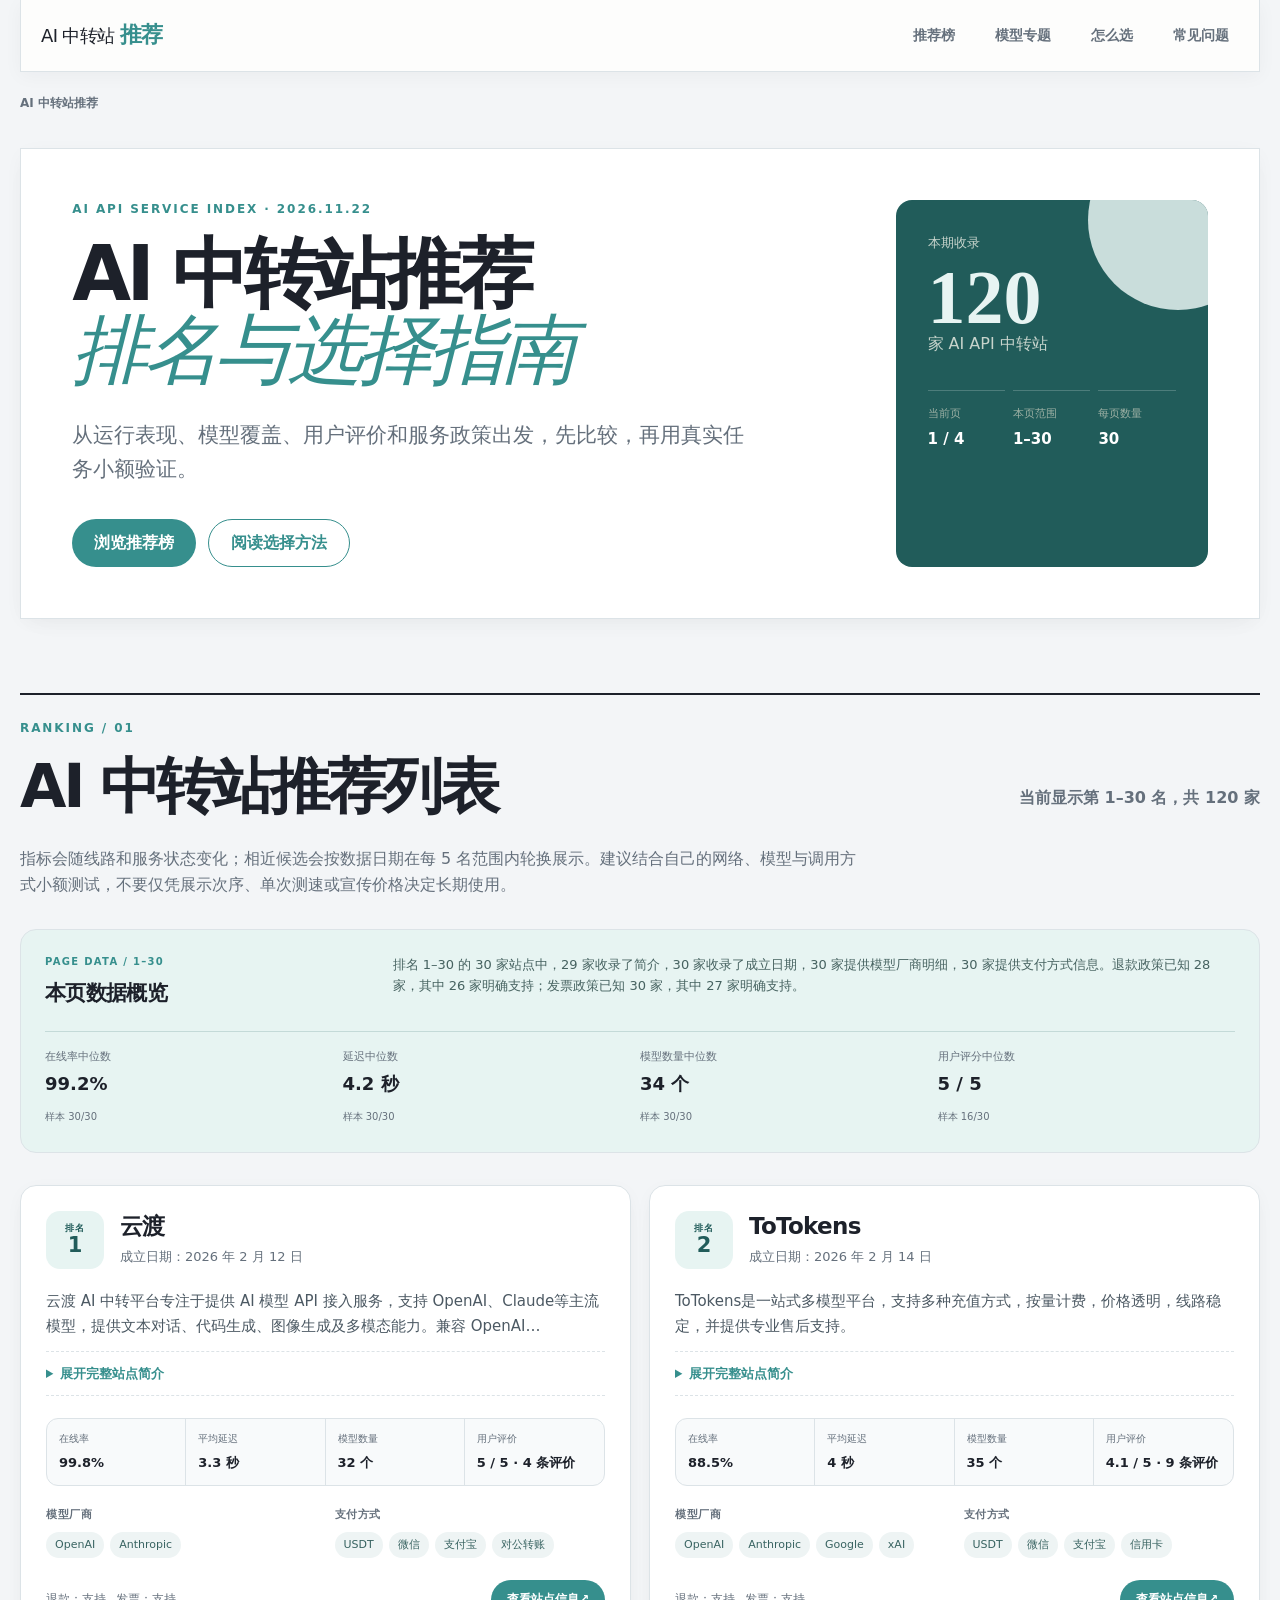
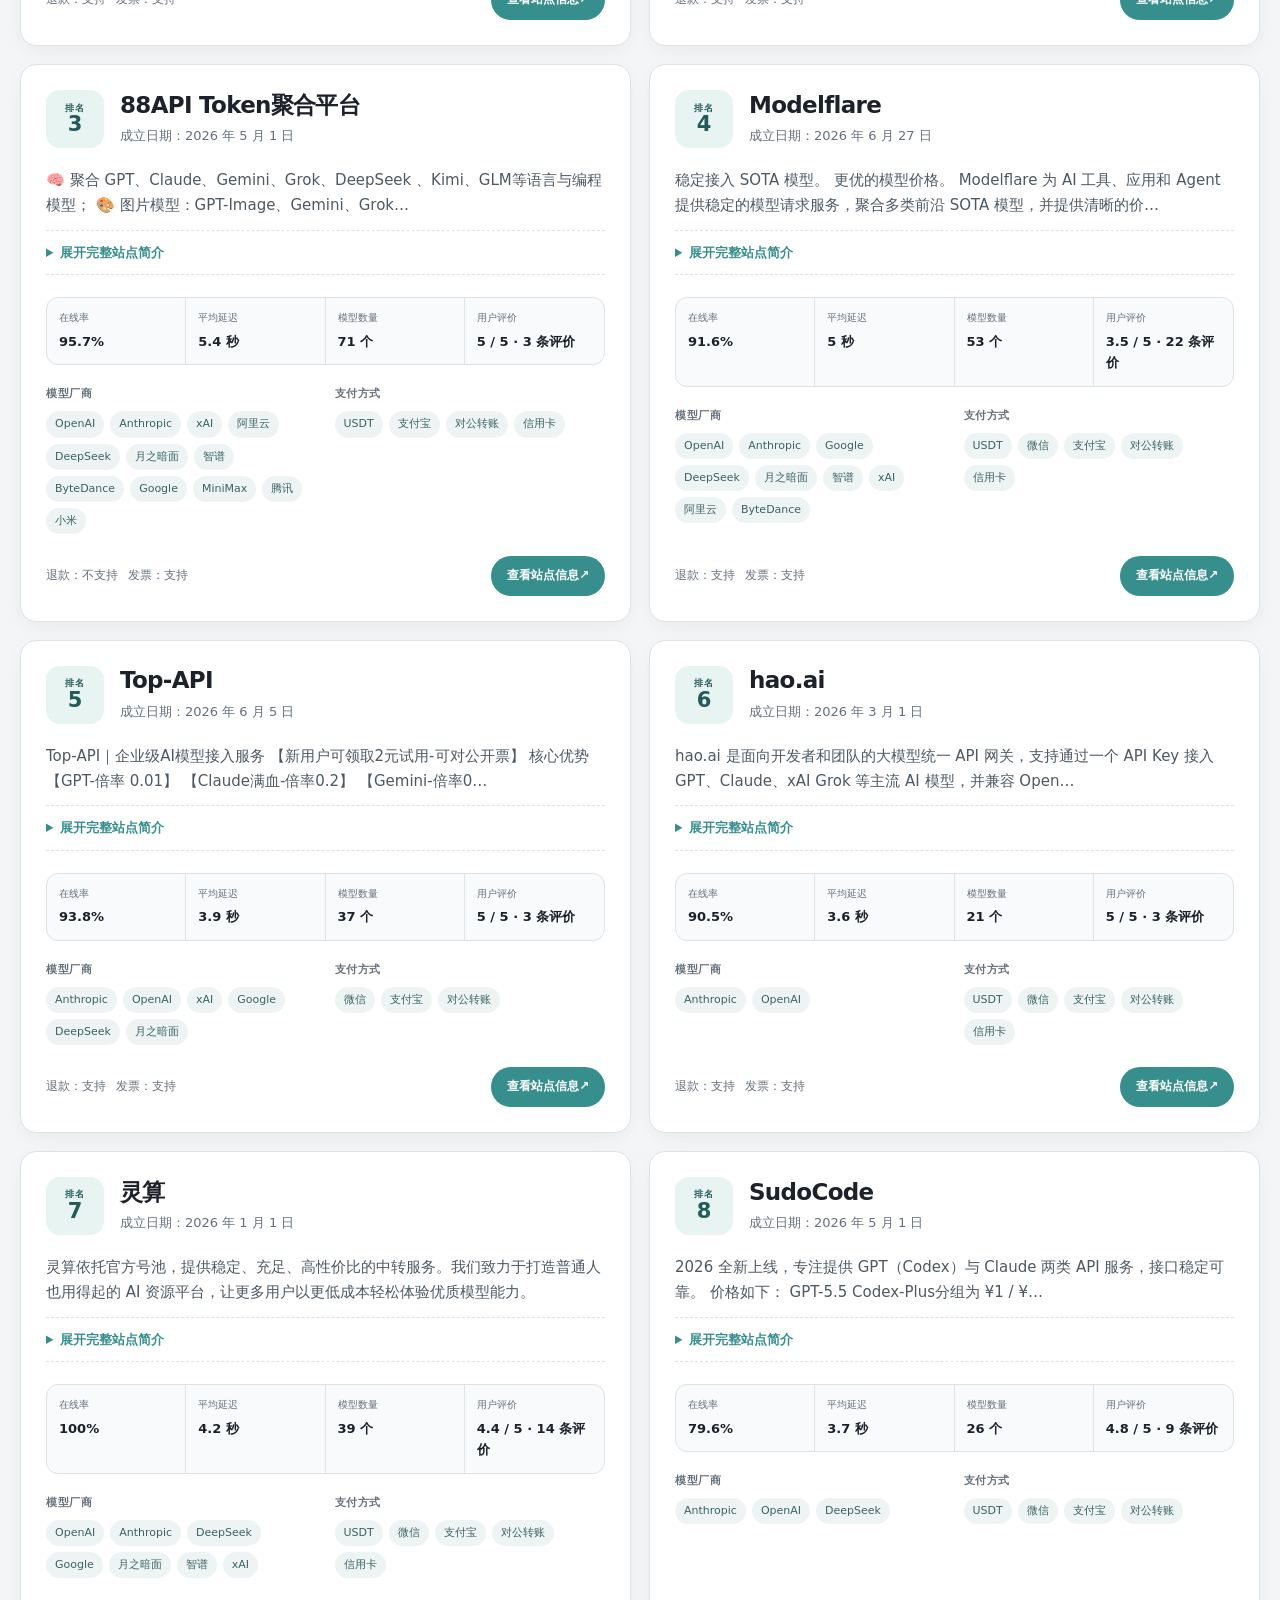
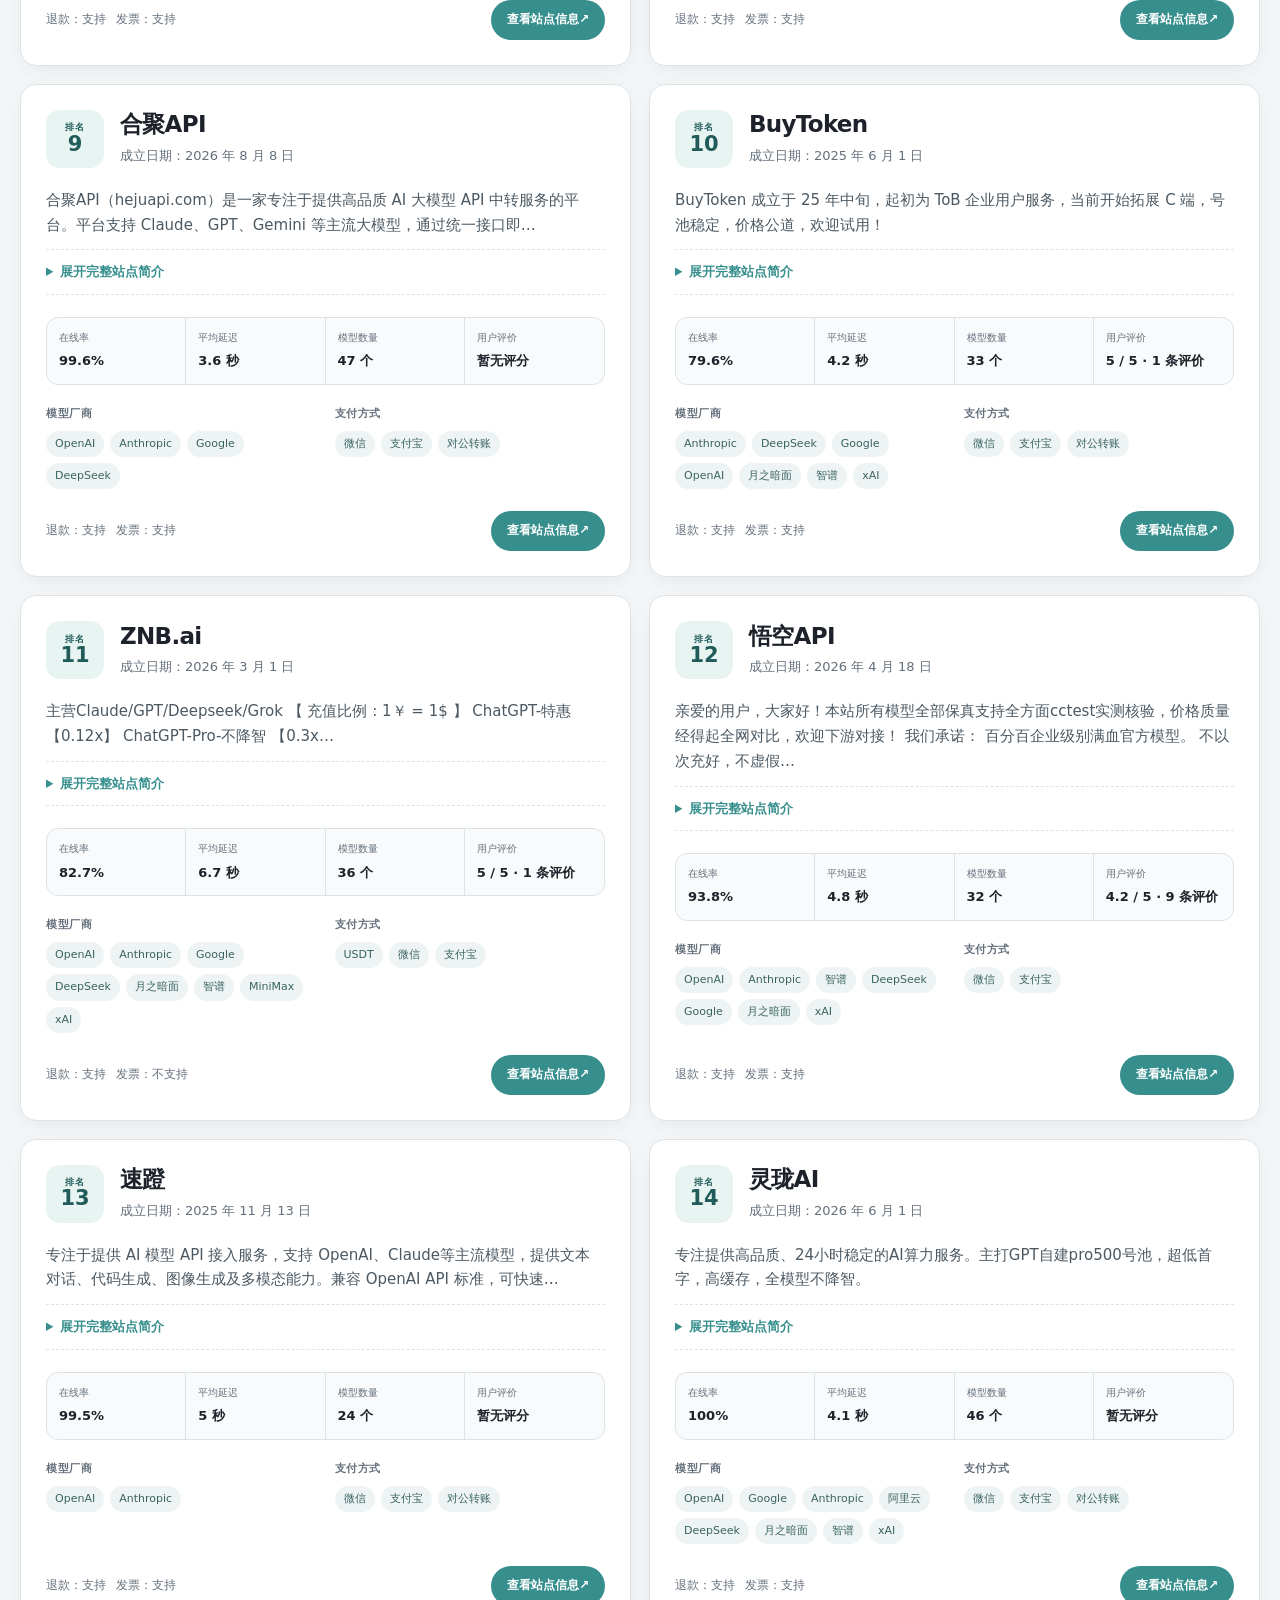
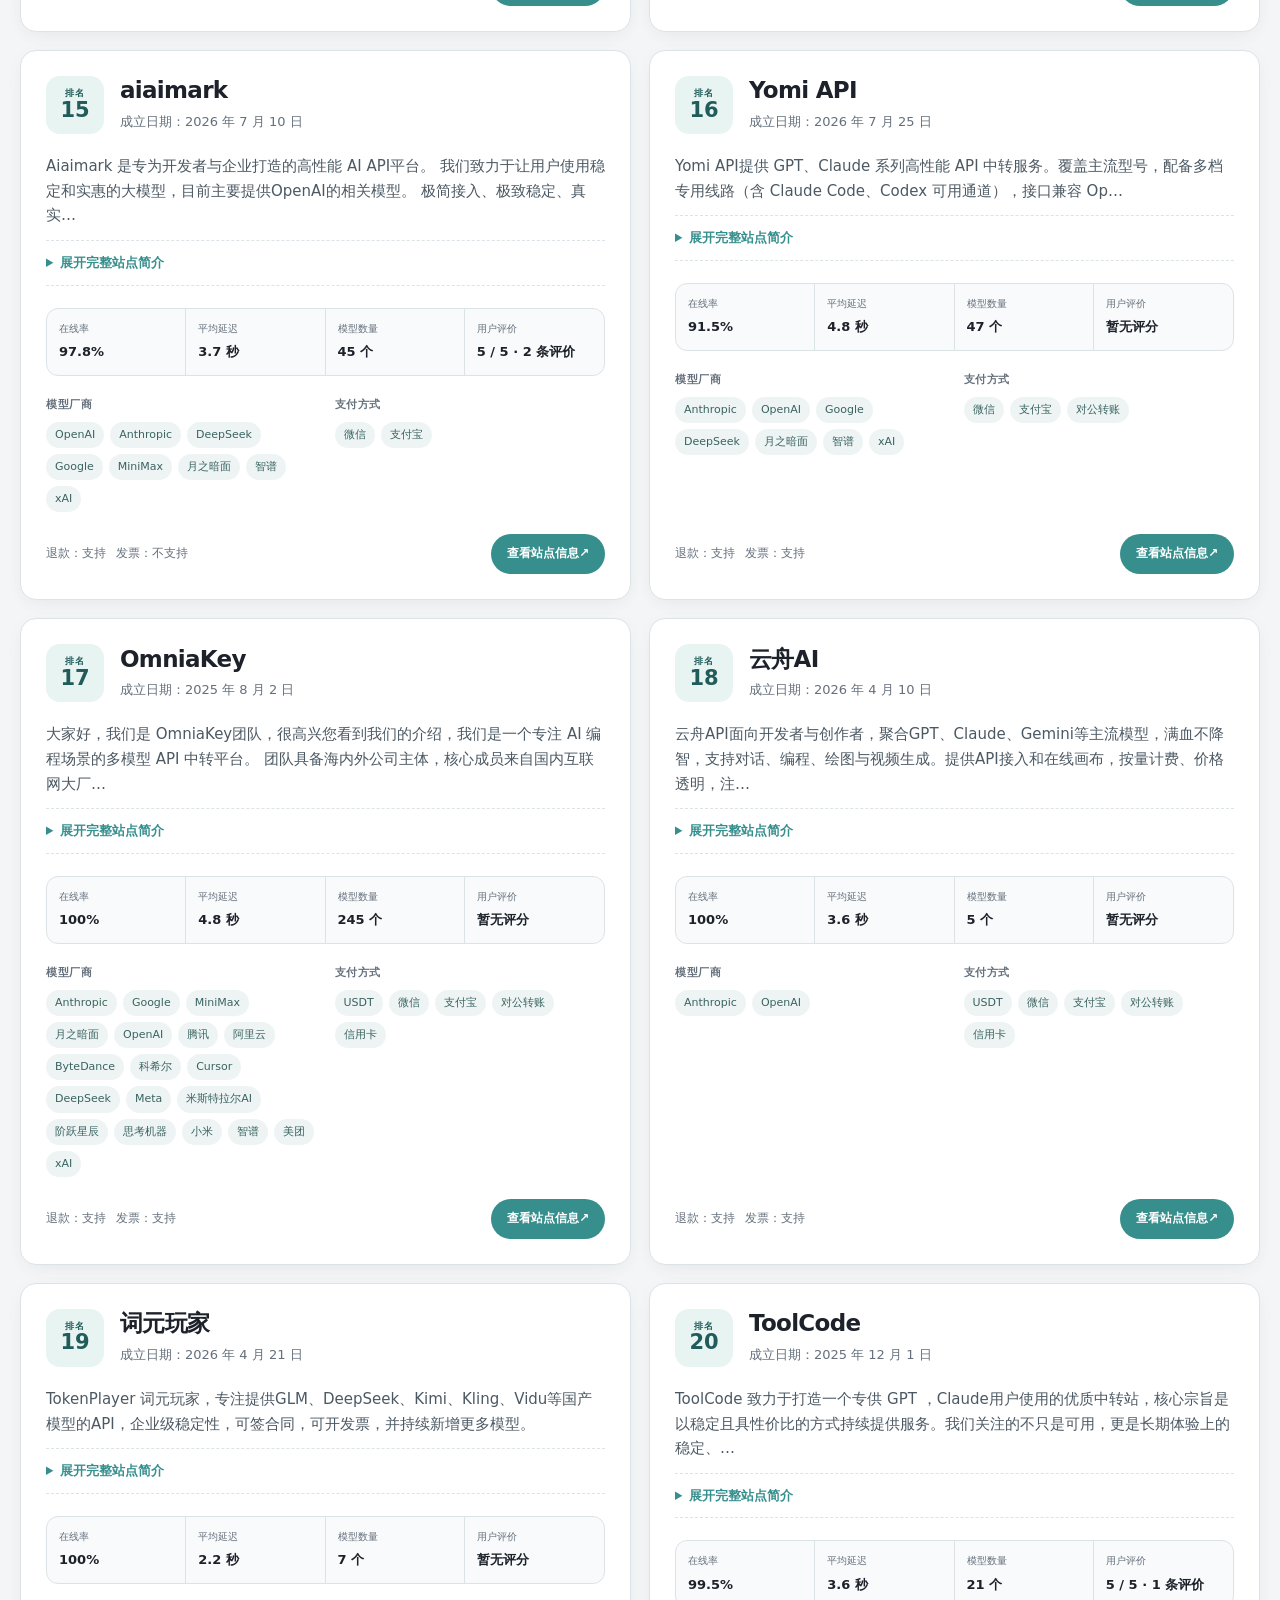
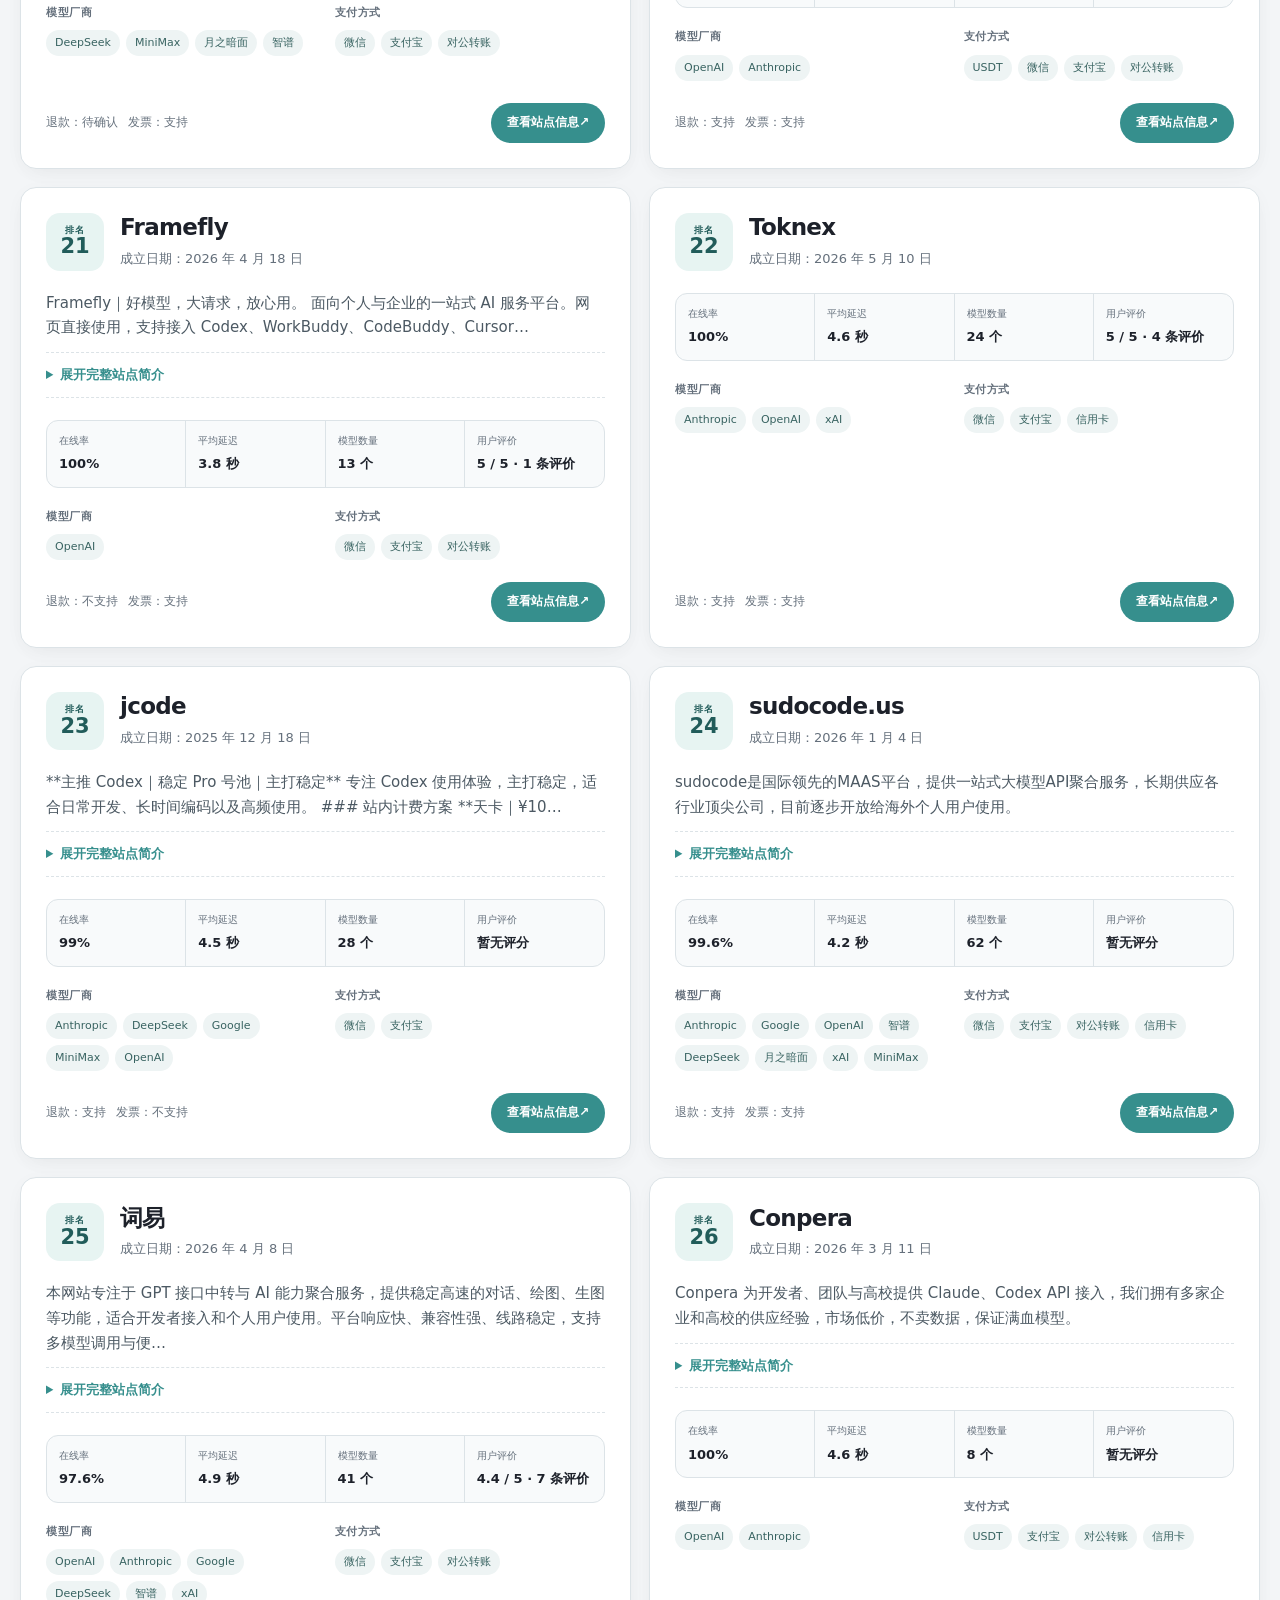
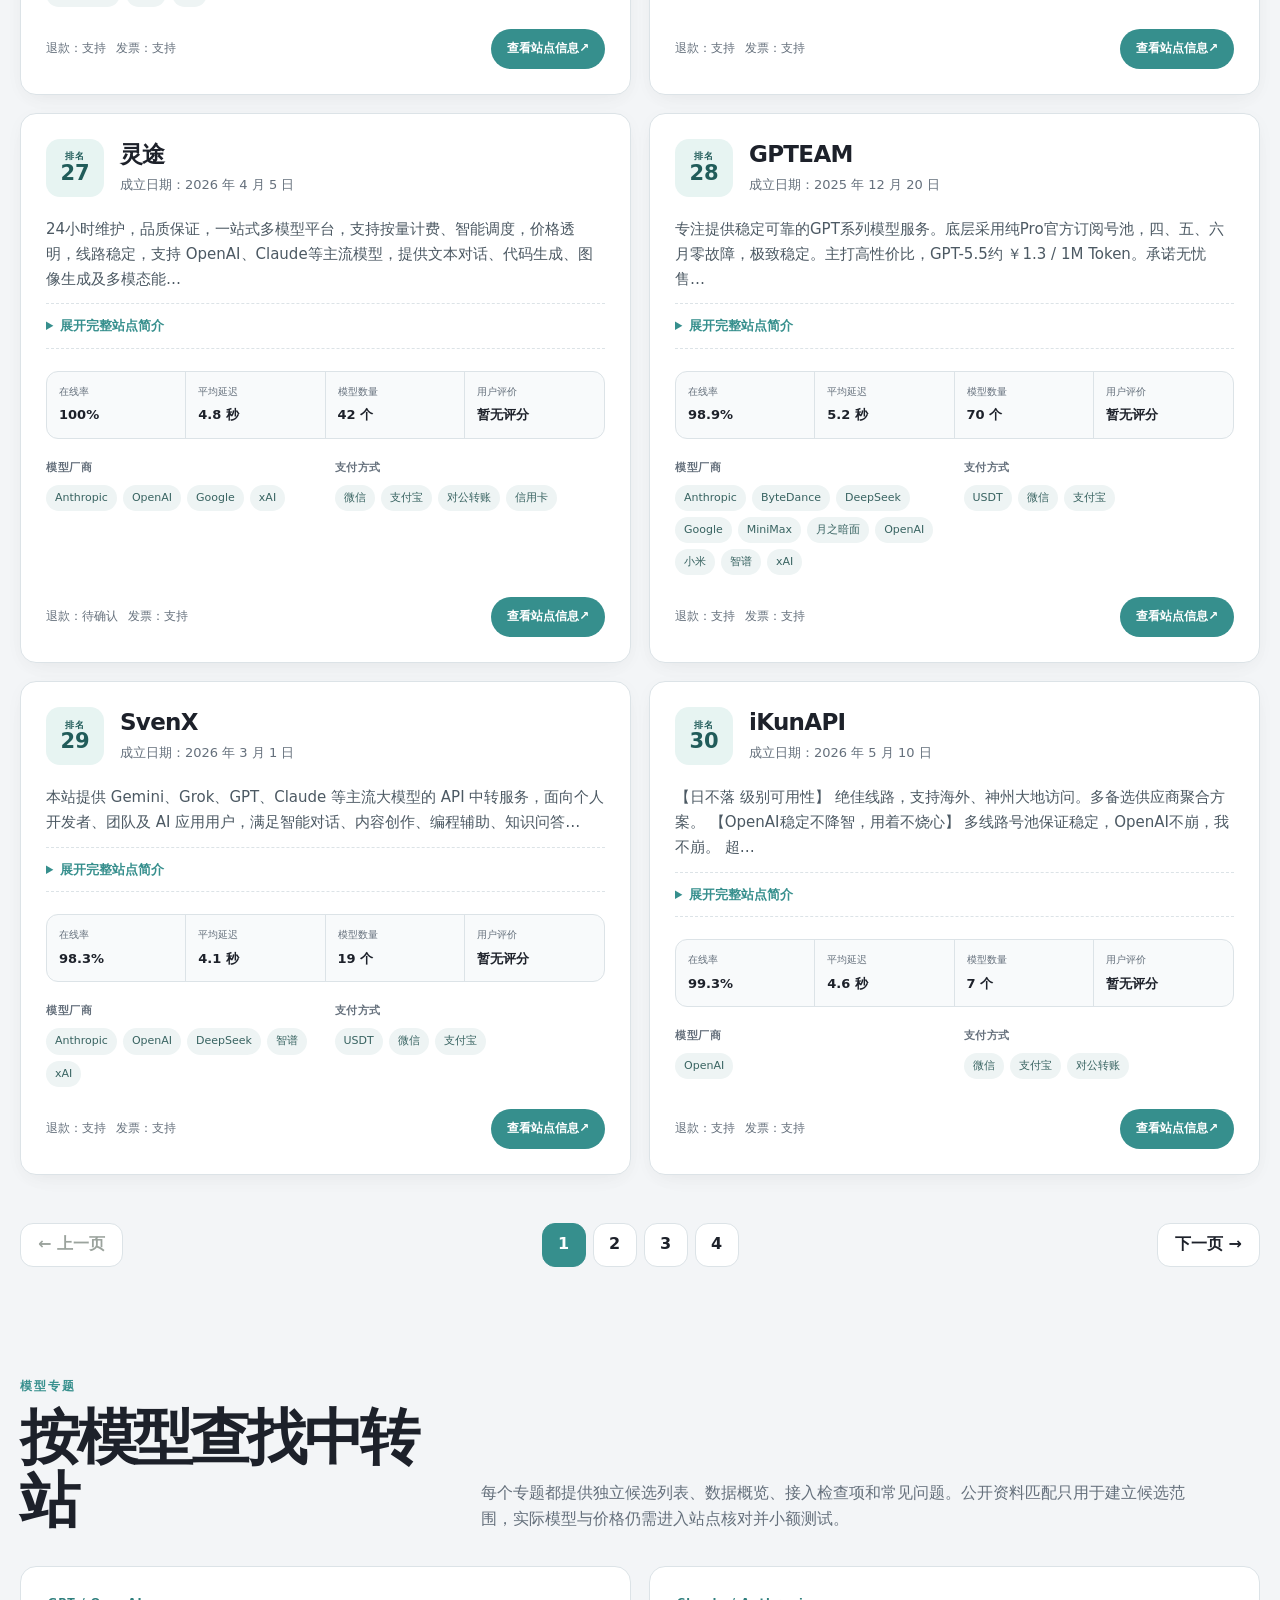
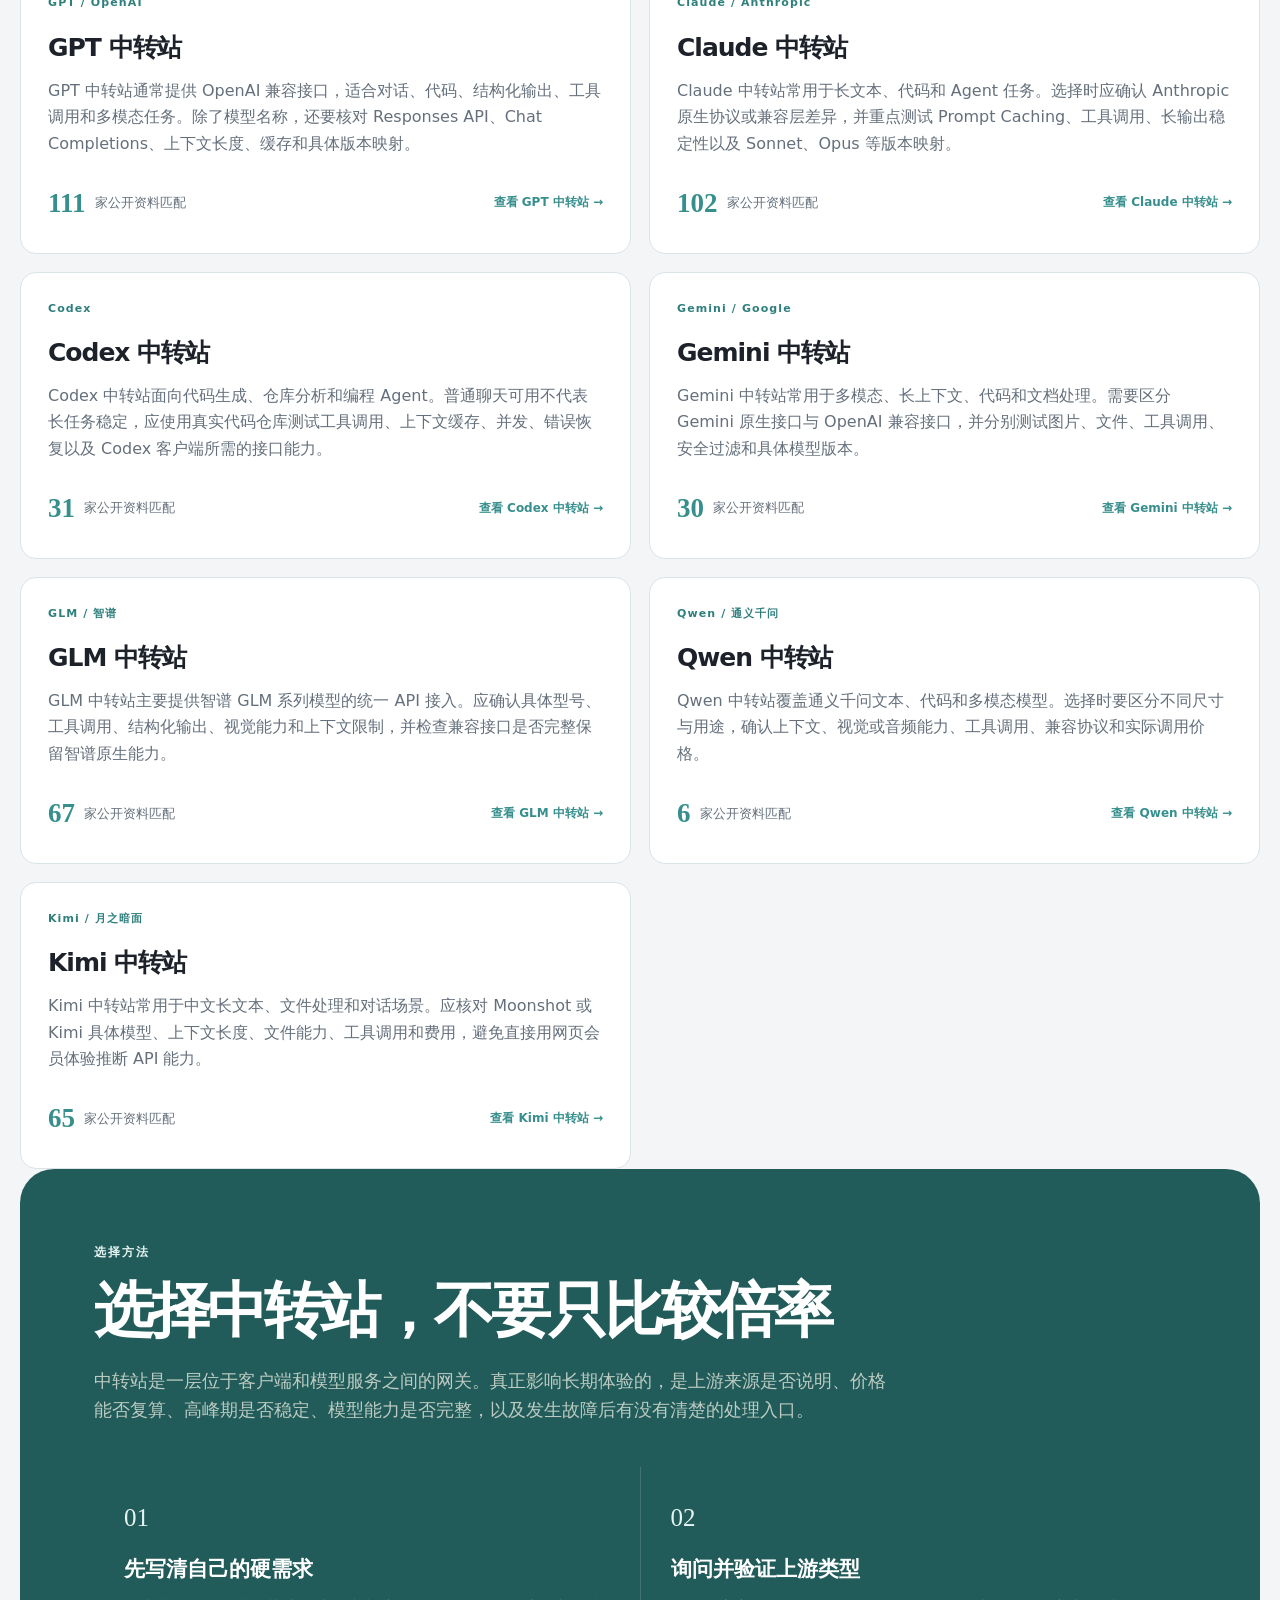
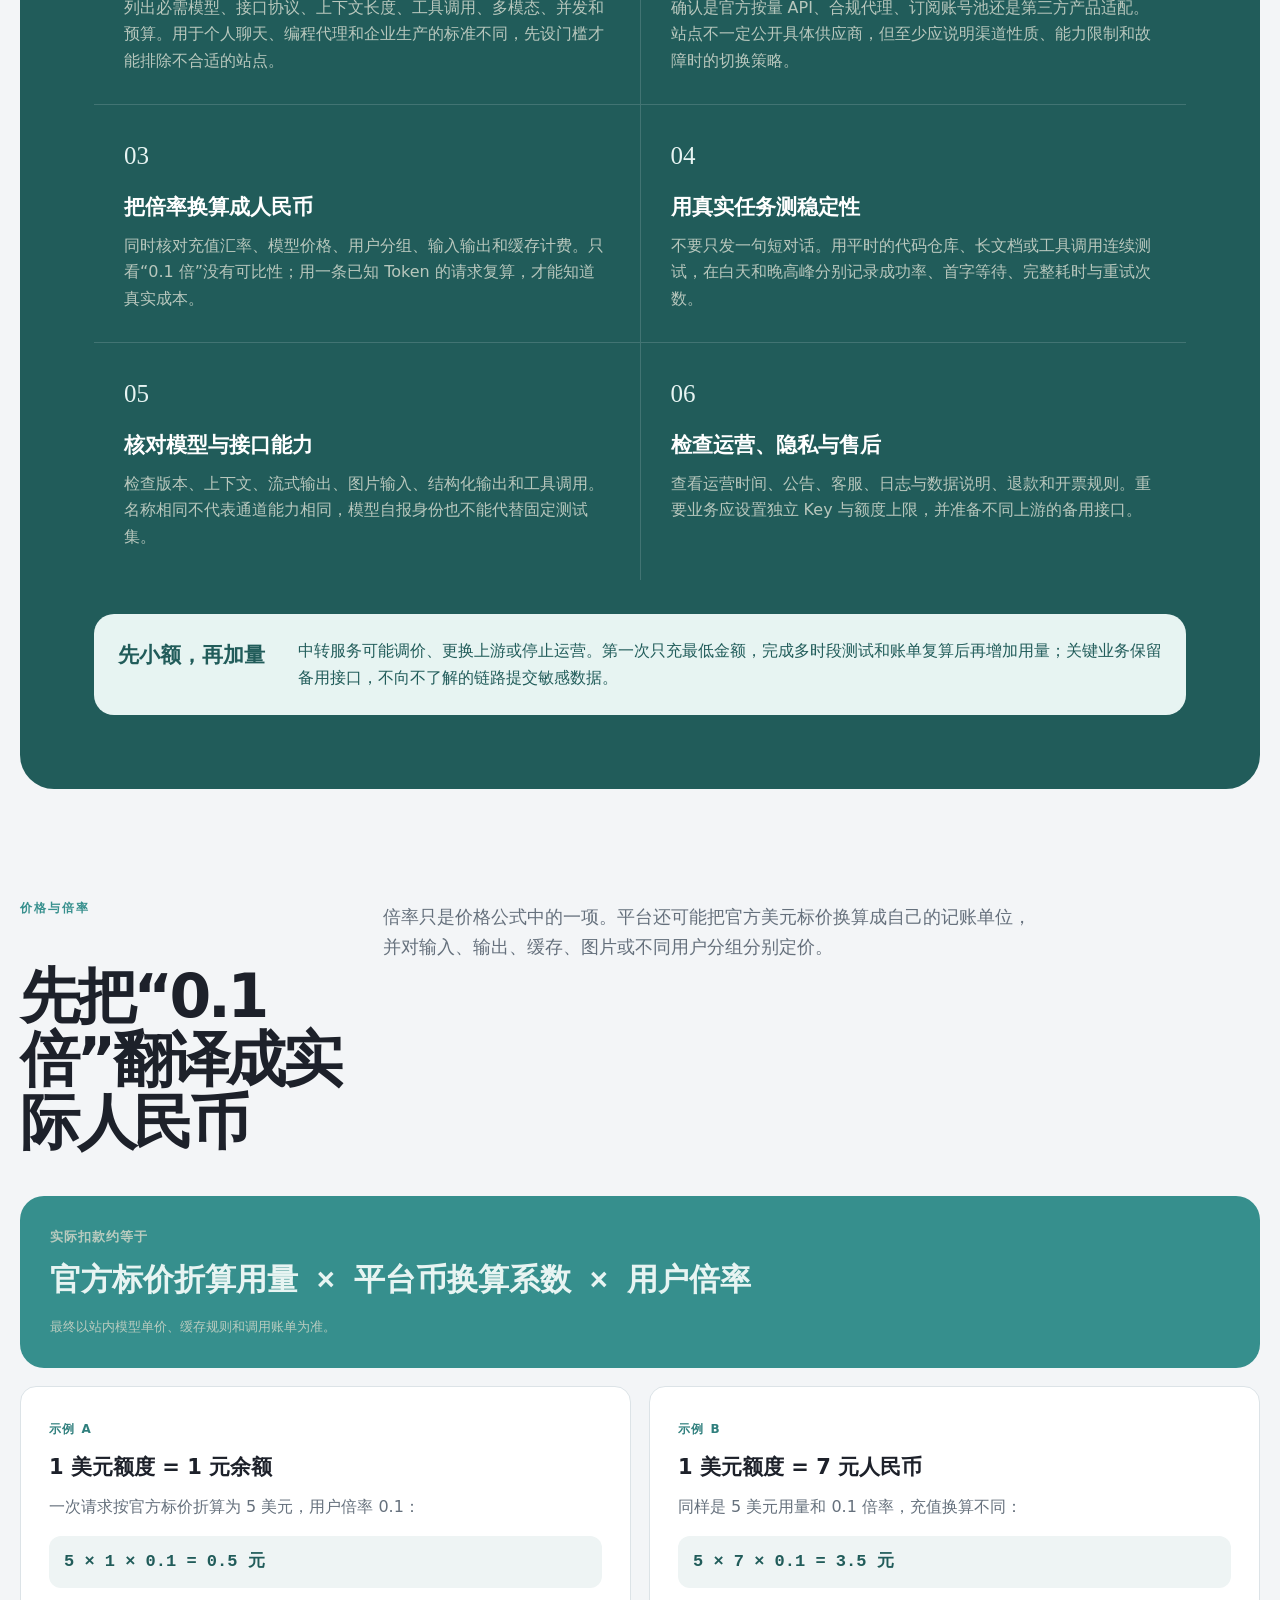
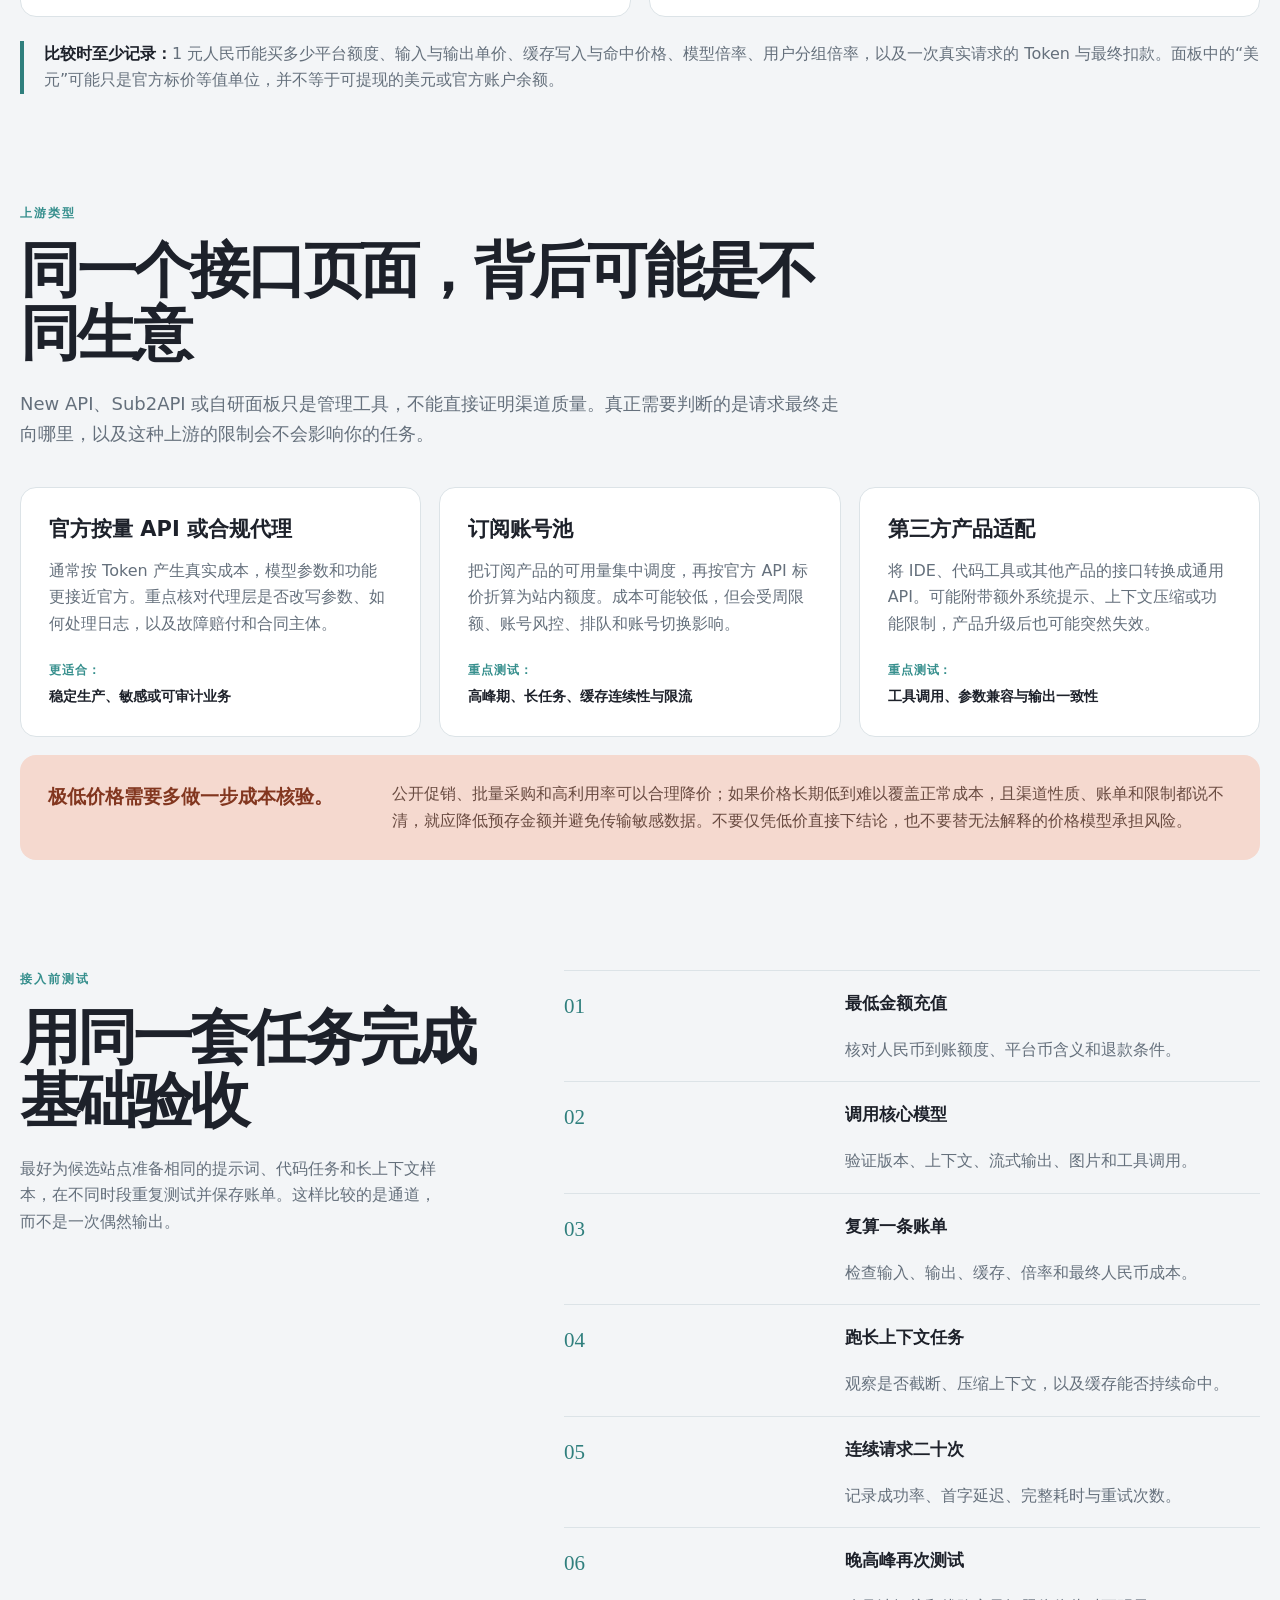
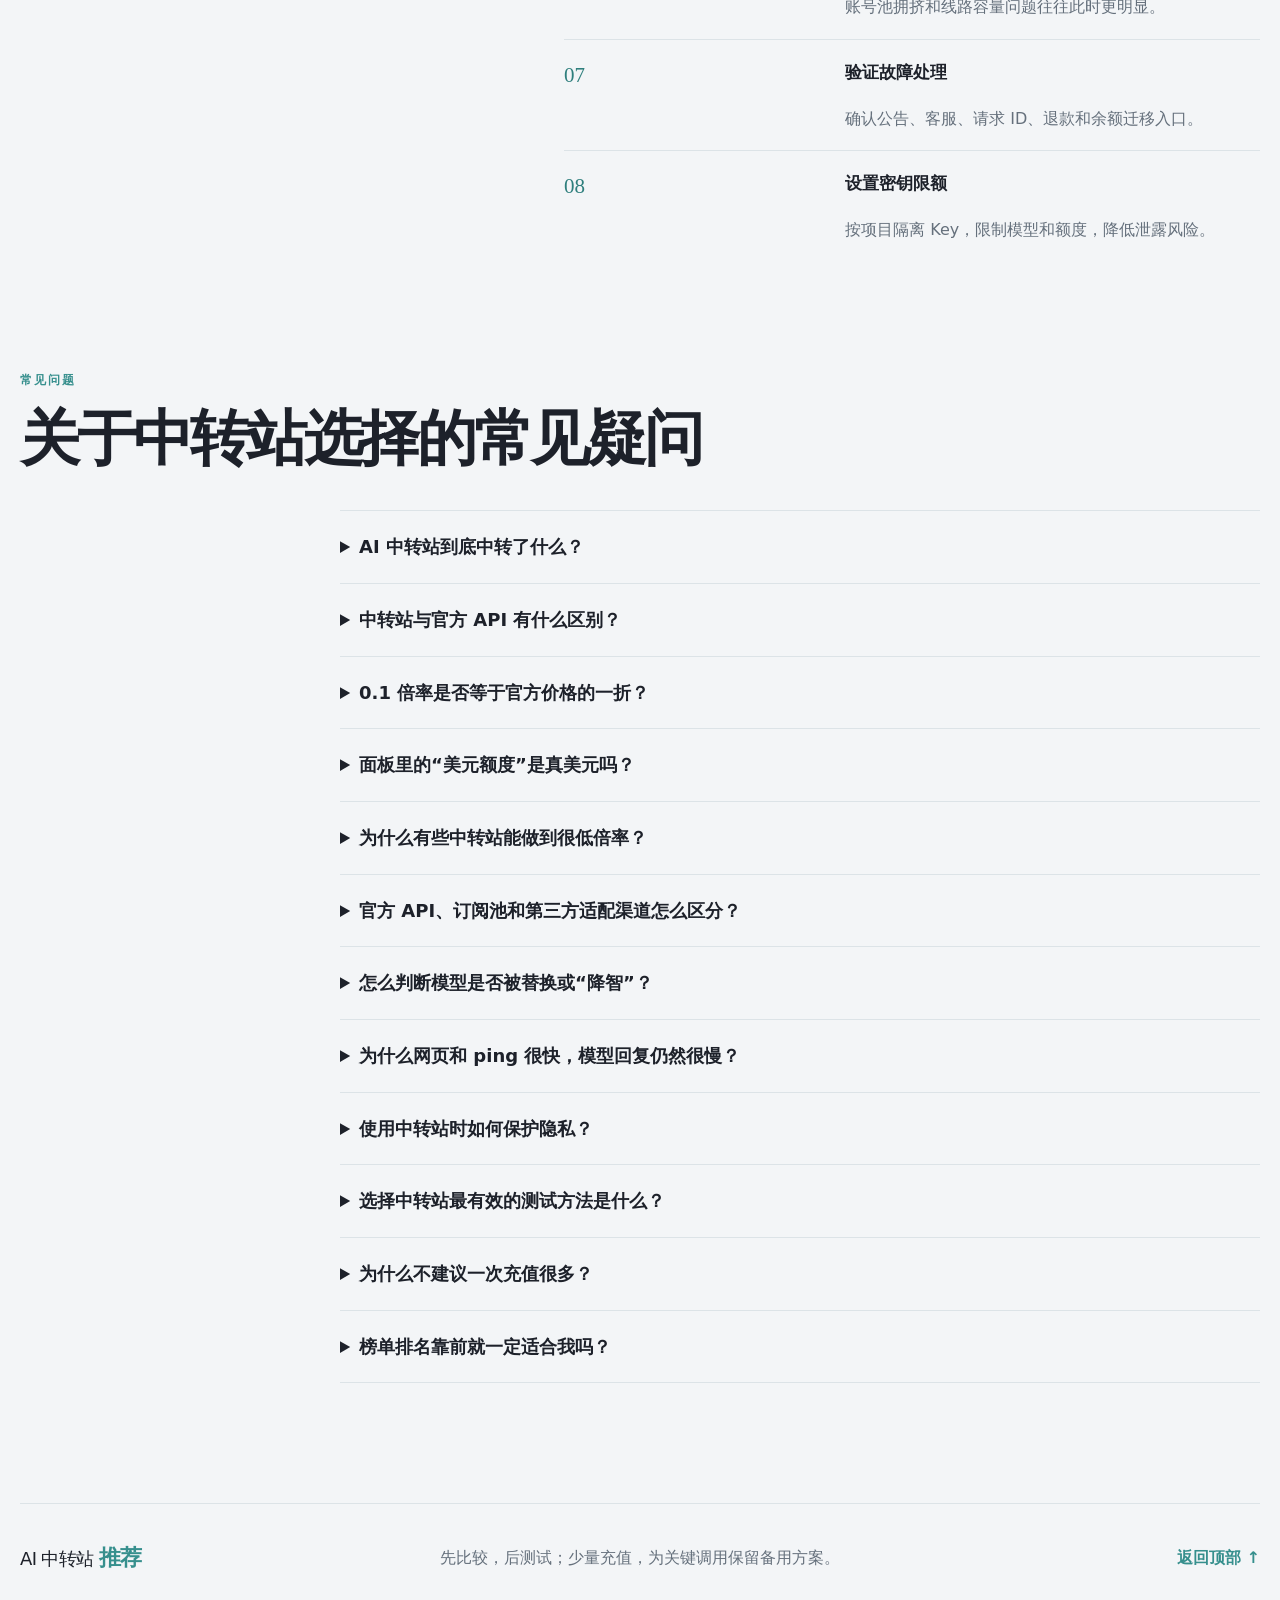
==== commit c36a5f50: "chore: update AI transit ranking" ====
--- a/index.html
+++ b/index.html
@@ -1 +1 @@
-<!doctype html><html lang="zh-CN"><head><meta charset="utf-8" /><meta name="viewport" content="width=device-width, initial-scale=1" /><title>AI 中转站推荐｜120 家 API 中转站排名、对比与选择指南</title><meta name="description" content="AI 中转站推荐收录 120 家 API 中转站，静态对比在线率、响应延迟、模型覆盖、支付方式与服务政策，并提供计费、安全和接入测试指南。" /><meta name="robots" content="index, follow, max-image-preview:large, max-snippet:-1" /><meta name="theme-color" content="#f3f5f7" /><meta property="og:type" content="website" /><meta property="og:title" content="AI 中转站推荐｜120 家 API 中转站排名、对比与选择指南" /><meta property="og:description" content="AI 中转站推荐收录 120 家 API 中转站，静态对比在线率、响应延迟、模型覆盖、支付方式与服务政策，并提供计费、安全和接入测试指南。" /><meta property="og:url" content="https://aizhongzhuanzhan.github.io/" /><meta property="og:site_name" content="AI 中转站推荐" /><meta property="og:locale" content="zh_CN" /><meta property="og:image" content="https://aizhongzhuanzhan.github.io/assets/og-image.svg" /><meta name="twitter:card" content="summary_large_image" /><meta name="twitter:title" content="AI 中转站推荐｜120 家 API 中转站排名、对比与选择指南" /><meta name="twitter:description" content="AI 中转站推荐收录 120 家 API 中转站，静态对比在线率、响应延迟、模型覆盖、支付方式与服务政策，并提供计费、安全和接入测试指南。" /><meta name="twitter:image" content="https://aizhongzhuanzhan.github.io/assets/og-image.svg" /><link rel="canonical" href="https://aizhongzhuanzhan.github.io/" /><link rel="alternate" hreflang="zh-CN" href="https://aizhongzhuanzhan.github.io/" /><link rel="next" href="https://aizhongzhuanzhan.github.io/page/2/" /><link rel="icon" href="./assets/favicon.svg" type="image/svg+xml" /><link rel="stylesheet" href="./assets/styles.min.css" /><script type="application/ld+json">{"@context":"https://schema.org","@graph":[{"@type":"WebSite","@id":"https://aizhongzhuanzhan.github.io/#website","url":"https://aizhongzhuanzhan.github.io/","name":"AI 中转站推荐","description":"AI API 中转站排名、服务指标与选择指南。","inLanguage":"zh-CN"},{"@type":"CollectionPage","@id":"https://aizhongzhuanzhan.github.io/#webpage","url":"https://aizhongzhuanzhan.github.io/","name":"AI 中转站推荐｜120 家 API 中转站排名、对比与选择指南","description":"AI 中转站推荐收录 120 家 API 中转站，静态对比在线率、响应延迟、模型覆盖、支付方式与服务政策，并提供计费、安全和接入测试指南。","inLanguage":"zh-CN","dateModified":"2026-11-21","isPartOf":{"@id":"https://aizhongzhuanzhan.github.io/#website"},"breadcrumb":{"@id":"https://aizhongzhuanzhan.github.io/#breadcrumb"},"mainEntity":{"@id":"https://aizhongzhuanzhan.github.io/#ranking"},"hasPart":[{"@id":"https://aizhongzhuanzhan.github.io/gpt-zhongzhuanzhan/#webpage"},{"@id":"https://aizhongzhuanzhan.github.io/claude-zhongzhuanzhan/#webpage"},{"@id":"https://aizhongzhuanzhan.github.io/codex-zhongzhuanzhan/#webpage"},{"@id":"https://aizhongzhuanzhan.github.io/gemini-zhongzhuanzhan/#webpage"},{"@id":"https://aizhongzhuanzhan.github.io/glm-zhongzhuanzhan/#webpage"},{"@id":"https://aizhongzhuanzhan.github.io/qwen-zhongzhuanzhan/#webpage"},{"@id":"https://aizhongzhuanzhan.github.io/kimi-zhongzhuanzhan/#webpage"}]},{"@type":"BreadcrumbList","@id":"https://aizhongzhuanzhan.github.io/#breadcrumb","itemListElement":[{"@type":"ListItem","position":1,"name":"AI 中转站推荐","item":"https://aizhongzhuanzhan.github.io/"}]},{"@type":"ItemList","@id":"https://aizhongzhuanzhan.github.io/#ranking","name":"AI 中转站推荐","numberOfItems":120,"itemListOrder":"https://schema.org/ItemListOrderAscending","itemListElement":[{"@type":"ListItem","position":1,"item":{"@type":"Service","name":"88API Token聚合平台","url":"https://www.hvoyai.com/sites/88apiai/","description":"综合排名第 1；成立日期 2026-05-01；在线率 90%；平均延迟 5.3 秒；收录模型 73 个；用户评分 5/5（3 条评价）；退款政策：不支持；发票政策：支持。"}},{"@type":"ListItem","position":2,"item":{"@type":"Service","name":"灵算","url":"https://www.hvoyai.com/sites/lingsuansi/","description":"综合排名第 2；成立日期 2026-01-01；在线率 95%；平均延迟 4.8 秒；收录模型 39 个；用户评分 4.4/5（14 条评价）；退款政策：支持；发票政策：支持。"}},{"@type":"ListItem","position":3,"item":{"@type":"Service","name":"云渡","url":"https://www.hvoyai.com/sites/yundulol/","description":"综合排名第 3；成立日期 2026-02-12；在线率 94.4%；平均延迟 4.2 秒；收录模型 32 个；用户评分 5/5（4 条评价）；退款政策：支持；发票政策：支持。"}},{"@type":"ListItem","position":4,"item":{"@type":"Service","name":"ToTokens","url":"https://www.hvoyai.com/sites/totokenscc/","description":"综合排名第 4；成立日期 2026-02-14；在线率 85%；平均延迟 3.8 秒；收录模型 35 个；用户评分 4.1/5（9 条评价）；退款政策：支持；发票政策：支持。"}},{"@type":"ListItem","position":5,"item":{"@type":"Service","name":"Modelflare","url":"https://www.hvoyai.com/sites/originmodelflaredev/","description":"综合排名第 5；成立日期 2026-06-27；在线率 89%；平均延迟 5.8 秒；收录模型 53 个；用户评分 3.4/5（21 条评价）；退款政策：支持；发票政策：支持。"}},{"@type":"ListItem","position":6,"item":{"@type":"Service","name":"hao.ai","url":"https://www.hvoyai.com/sites/haoai/","description":"综合排名第 6；成立日期 2026-03-01；在线率 77.8%；平均延迟 3.7 秒；收录模型 21 个；用户评分 5/5（3 条评价）；退款政策：支持；发票政策：支持。"}},{"@type":"ListItem","position":7,"item":{"@type":"Service","name":"速蹬","url":"https://www.hvoyai.com/sites/sudengcc/","description":"综合排名第 7；成立日期 2025-11-13；在线率 94.1%；平均延迟 4.7 秒；收录模型 24 个；退款政策：支持；发票政策：支持。"}},{"@type":"ListItem","position":8,"item":{"@type":"Service","name":"ToolCode","url":"https://www.hvoyai.com/sites/toolcodecc/","description":"综合排名第 8；成立日期 2025-12-01；在线率 92.8%；平均延迟 3.7 秒；收录模型 21 个；用户评分 5/5（1 条评价）；退款政策：支持；发票政策：支持。"}},{"@type":"ListItem","position":9,"item":{"@type":"Service","name":"Top-API","url":"https://www.hvoyai.com/sites/apitopcom/","description":"综合排名第 9；成立日期 2026-06-05；在线率 89.2%；平均延迟 4.4 秒；收录模型 37 个；用户评分 5/5（3 条评价）；退款政策：支持；发票政策：支持。"}},{"@type":"ListItem","position":10,"item":{"@type":"Service","name":"合聚API","url":"https://www.hvoyai.com/sites/hejuapicom/","description":"综合排名第 10；成立日期 2026-08-08；在线率 95.1%；平均延迟 3.6 秒；收录模型 42 个；退款政策：支持；发票政策：支持。"}},{"@type":"ListItem","position":11,"item":{"@type":"Service","name":"SudoCode","url":"https://www.hvoyai.com/sites/sudocodechat/","description":"综合排名第 11；成立日期 2026-05-01；在线率 77.2%；平均延迟 4 秒；收录模型 26 个；用户评分 4.8/5（9 条评价）；退款政策：支持；发票政策：支持。"}},{"@type":"ListItem","position":12,"item":{"@type":"Service","name":"aiaimark","url":"https://www.hvoyai.com/sites/aiaimarkcom/","description":"综合排名第 12；成立日期 2026-07-10；在线率 93.4%；平均延迟 3.9 秒；收录模型 45 个；用户评分 5/5（2 条评价）；退款政策：支持；发票政策：不支持。"}},{"@type":"ListItem","position":13,"item":{"@type":"Service","name":"ZNB.ai","url":"https://www.hvoyai.com/sites/znbcodecom/","description":"综合排名第 13；成立日期 2026-03-01；在线率 85.1%；平均延迟 6.9 秒；收录模型 36 个；用户评分 5/5（1 条评价）；退款政策：支持；发票政策：不支持。"}},{"@type":"ListItem","position":14,"item":{"@type":"Service","name":"BuyToken","url":"https://www.hvoyai.com/sites/buytokenwork/","description":"综合排名第 14；成立日期 2025-06-01；在线率 73.4%；平均延迟 5 秒；收录模型 33 个；用户评分 5/5（1 条评价）；退款政策：支持；发票政策：支持。"}},{"@type":"ListItem","position":15,"item":{"@type":"Service","name":"灵珑AI","url":"https://www.hvoyai.com/sites/linlongscom/","description":"综合排名第 15；成立日期 2026-06-01；在线率 94.9%；平均延迟 4.4 秒；收录模型 46 个；退款政策：支持；发票政策：支持。"}},{"@type":"ListItem","position":16,"item":{"@type":"Service","name":"sudocode.us","url":"https://www.hvoyai.com/sites/sudocodeus/","description":"综合排名第 16；成立日期 2026-01-04；在线率 94.5%；平均延迟 4.1 秒；收录模型 62 个；退款政策：支持；发票政策：支持。"}},{"@type":"ListItem","position":17,"item":{"@type":"Service","name":"悟空API","url":"https://www.hvoyai.com/sites/wkapipro/","description":"综合排名第 17；成立日期 2026-04-18；在线率 82.3%；平均延迟 4.8 秒；收录模型 32 个；用户评分 4.2/5（9 条评价）；退款政策：支持；发票政策：支持。"}},{"@type":"ListItem","position":18,"item":{"@type":"Service","name":"词元玩家","url":"https://www.hvoyai.com/sites/tokenplayercn/","description":"综合排名第 18；成立日期 2026-04-21；在线率 96.6%；平均延迟 2.4 秒；收录模型 7 个；发票政策：支持。"}},{"@type":"ListItem","position":19,"item":{"@type":"Service","name":"Framefly","url":"https://www.hvoyai.com/sites/frameflycomcn/","description":"综合排名第 19；成立日期 2026-04-18；在线率 94.7%；平均延迟 3.9 秒；收录模型 13 个；用户评分 5/5（1 条评价）；退款政策：不支持；发票政策：支持。"}},{"@type":"ListItem","position":20,"item":{"@type":"Service","name":"OmniaKey","url":"https://www.hvoyai.com/sites/omniakeycom/","description":"综合排名第 20；成立日期 2025-08-02；在线率 95.5%；平均延迟 5 秒；收录模型 247 个；退款政策：支持；发票政策：支持。"}},{"@type":"ListItem","position":21,"item":{"@type":"Service","name":"GPTEAM","url":"https://www.hvoyai.com/sites/portalgpteamservicescom/","description":"综合排名第 21；成立日期 2025-12-20；在线率 95.1%；平均延迟 4.9 秒；收录模型 70 个；退款政策：支持；发票政策：支持。"}},{"@type":"ListItem","position":22,"item":{"@type":"Service","name":"ModCon","url":"https://www.hvoyai.com/sites/modcontop/","description":"综合排名第 22；成立日期 2025-11-07；在线率 94%；平均延迟 4.7 秒；收录模型 17 个；用户评分 5/5（3 条评价）；退款政策：支持。"}},{"@type":"ListItem","position":23,"item":{"@type":"Service","name":"iKunAPI","url":"https://www.hvoyai.com/sites/aikunuk/","description":"综合排名第 23；成立日期 2026-05-10；在线率 94.8%；平均延迟 4.7 秒；收录模型 7 个；退款政策：支持；发票政策：支持。"}},{"@type":"ListItem","position":24,"item":{"@type":"Service","name":"云舟AI","url":"https://www.hvoyai.com/sites/yunzhouapicom/","description":"综合排名第 24；成立日期 2026-04-10；在线率 92.4%；平均延迟 4.1 秒；收录模型 5 个；退款政策：支持；发票政策：支持。"}},{"@type":"ListItem","position":25,"item":{"@type":"Service","name":"Toknex","url":"https://www.hvoyai.com/sites/toknexme/","description":"综合排名第 25；成立日期 2026-05-10；在线率 94.8%；平均延迟 4.3 秒；收录模型 24 个；用户评分 5/5（4 条评价）；退款政策：支持；发票政策：支持。"}},{"@type":"ListItem","position":26,"item":{"@type":"Service","name":"灵途","url":"https://www.hvoyai.com/sites/lingtuapinet/","description":"综合排名第 26；成立日期 2026-04-05；在线率 96.1%；平均延迟 5.2 秒；收录模型 42 个；发票政策：支持。"}},{"@type":"ListItem","position":27,"item":{"@type":"Service","name":"SevnX","url":"https://www.hvoyai.com/sites/sevnxlol/","description":"综合排名第 27；成立日期 2026-05-01；在线率 94%；平均延迟 5 秒；收录模型 12 个；用户评分 5/5（5 条评价）；发票政策：支持。"}},{"@type":"ListItem","position":28,"item":{"@type":"Service","name":"PackyCode","url":"https://www.hvoyai.com/sites/packyapiai/","description":"综合排名第 28；在线率 93.2%；平均延迟 6.2 秒；收录模型 75 个；用户评分 3.5/5（4 条评价）；退款政策：支持。"}},{"@type":"ListItem","position":29,"item":{"@type":"Service","name":"8sToken","url":"https://www.hvoyai.com/sites/8stokencom/","description":"综合排名第 29；成立日期 2026-01-01；在线率 94.6%；平均延迟 4.4 秒；收录模型 72 个；用户评分 5/5（9 条评价）；退款政策：支持；发票政策：支持。"}},{"@type":"ListItem","position":30,"item":{"@type":"Service","name":"jcode","url":"https://www.hvoyai.com/sites/jcodecc/","description":"综合排名第 30；成立日期 2025-12-18；在线率 93.6%；平均延迟 5.2 秒；收录模型 28 个；退款政策：支持；发票政策：不支持。"}}]},{"@type":"FAQPage","@id":"https://aizhongzhuanzhan.github.io/#faq","mainEntity":[{"@type":"Question","name":"AI 中转站到底中转了什么？","acceptedAnswer":{"@type":"Answer","text":"中转站通常不训练模型，而是位于客户端和模型服务之间，负责 API Key 鉴权、余额结算、限流、渠道调度、日志以及接口格式转换。用户把请求发给中转站后，后台选择一条可用上游，再把模型结果返回。\n\n因此一次调用可能经过站点和它接入的二级渠道。链路越长，稳定性、隐私和故障定位越依赖运营方。"}},{"@type":"Question","name":"中转站与官方 API 有什么区别？","acceptedAnswer":{"@type":"Answer","text":"官方 API 的请求和账单直接进入模型厂商；中转站则多了一层第三方网关，通常更容易使用人民币付款，也能用一个密钥接入多个厂商。\n\n代价是模型来源、参数支持、日志保留、服务连续性和余额安全不再只由模型厂商决定。商业或敏感任务应优先选择能说明数据处理方式和上游类型的服务。"}},{"@type":"Question","name":"0.1 倍率是否等于官方价格的一折？","acceptedAnswer":{"@type":"Answer","text":"不一定。实际扣款通常约等于官方标价折算用量 × 平台币换算系数 × 用户或分组倍率，还可能分别计算输入、输出、缓存写入、缓存命中、图片等项目。\n\n如果 1 美元标价额度记作 1 元余额，5 美元用量按 0.1 倍扣 0.5 元；如果 1 美元额度要用 7 元人民币购买，同样 0.1 倍会扣 3.5 元。比较价格必须同时看充值换算和完整账单。"}},{"@type":"Question","name":"面板里的“美元额度”是真美元吗？","acceptedAnswer":{"@type":"Answer","text":"不一定。很多面板中的美元符号只是按照官方 API 标价记录的计费单位，不代表平台持有等额官方余额，也不代表可以提现。\n\n尤其是订阅池渠道，站点可能把订阅实际跑出的请求换算成“如果走官方 API 值多少美元”，再按倍率扣除站内余额。充值前应先确认 1 元人民币能买多少单位以及余额的退款规则。"}},{"@type":"Question","name":"为什么有些中转站能做到很低倍率？","acceptedAnswer":{"@type":"Answer","text":"批量采购、区域价格、公开促销、较高资源利用率和订阅池都可能降低成本，低价本身不能直接证明有问题。\n\n但长期远低于正常成本且不说明来源时，应把短期优惠、账号池波动、第三方产品适配甚至来源异常纳入风险判断。价格模型算不通，通常意味着稳定性、数据或余额风险被转移给了用户。"}},{"@type":"Question","name":"官方 API、订阅池和第三方适配渠道怎么区分？","acceptedAnswer":{"@type":"Answer","text":"只看前端面板无法可靠判断。可以查看站点是否明确标注渠道类型，并测试上下文上限、缓存、工具调用、图片输入、流式输出和参数兼容性。\n\n订阅池更容易在额度耗尽或切换账号时波动；第三方适配可能带有额外系统提示、上下文压缩或功能缺失。即使使用同一套开源面板，不同站点的上游和调度质量也可能完全不同。"}},{"@type":"Question","name":"怎么判断模型是否被替换或“降智”？","acceptedAnswer":{"@type":"Answer","text":"不要依赖模型自报身份，因为回答可能只是复述系统上下文。更可靠的方法是准备固定测试集，长期比较代码能力、上下文上限、工具调用、结构化输出、视觉能力和响应特征。\n\n如果复杂任务持续明显偏离官方表现，应保留请求 ID 和账单记录，换时间、换通道复测，再向站点确认是否存在模型映射、参数改写或上下文压缩。"}},{"@type":"Question","name":"为什么网页和 ping 很快，模型回复仍然很慢？","acceptedAnswer":{"@type":"Answer","text":"域名可能使用 CDN，ping 到的是离你较近的边缘节点，并不是中转程序或模型上游。完整延迟还包括网关处理、排队、上游网络、模型推理和流式传输。\n\n应分别记录首字时间、完整响应时间、失败率和晚高峰波动，而不是只看网页打开速度或一次 ping。"}},{"@type":"Question","name":"使用中转站时如何保护隐私？","acceptedAnswer":{"@type":"Answer","text":"默认按“站点可能接触请求和响应内容”来评估风险。不要提交账号密码、私钥、客户资料、未公开代码和其他不必要的敏感数据；可先脱敏，并为不同项目使用独立 Key 和额度上限。\n\n企业场景还应核对日志保留、数据用途、删除机制、运营主体和合同责任。无法确认链路时，敏感业务更适合官方 API 或可审计的合规服务。"}},{"@type":"Question","name":"选择中转站最有效的测试方法是什么？","acceptedAnswer":{"@type":"Answer","text":"先确定必需模型、协议和预算，再以最低金额充值。使用自己的真实任务，在白天和晚高峰各连续测试，核对成功率、首字延迟、长上下文、缓存、工具调用和单次账单。\n\n不要只问一句“你好”。短对话无法暴露账号池切换、上下文截断、缓存失效和复杂参数不兼容等问题。"}},{"@type":"Question","name":"为什么不建议一次充值很多？","acceptedAnswer":{"@type":"Answer","text":"中转服务会受到上游政策、账号风控、线路、经营状况和价格调整影响，站内余额通常也不具备与银行存款相同的保障。\n\n更稳妥的做法是按近期用量充值，为关键业务准备不同上游的备用接口，并提前确认退款、迁移和故障公告规则。"}},{"@type":"Question","name":"榜单排名靠前就一定适合我吗？","acceptedAnswer":{"@type":"Answer","text":"不一定。榜单用于缩小范围，不能替代具体场景验收。编程工具更关注长任务、缓存和工具调用；图片、音视频或长文档任务还要测试文件限制、多模态能力和超时策略。\n\n先写清自己的硬性需求和不能接受的风险，再结合榜单指标选择候选站点，最后用同一组真实任务横向比较。"}}]}]}</script><script>var _hmt = _hmt || [];(function() {var hm = document.createElement("script");hm.src = "https://hm.baidu.com/hm.js?a95d0c92950541b137908250283f3d91";var s = document.getElementsByTagName("script")[0];s.parentNode.insertBefore(hm, s);})();</script></head><body><a class="skip-link" href="#main">跳到主要内容</a><header class="topbar"><a class="wordmark" href="./" aria-label="AI 中转站推荐首页"><span>AI 中转站</span><strong>推荐</strong></a><nav aria-label="主要导航"><a href="./#ranking">推荐榜</a><a href="./#topics">模型专题</a><a href="./#guide">怎么选</a><a href="./#faq">常见问题</a></nav></header><main id="main"><nav class="breadcrumbs" aria-label="面包屑"><span aria-current="page">AI 中转站推荐</span></nav><section class="hero"><div class="hero__copy"><p class="eyebrow">AI API SERVICE INDEX · 2026.11.21</p><h1>AI 中转站推荐<br /><em>排名与选择指南</em></h1><p class="hero-copy">从运行表现、模型覆盖、用户评价和服务政策出发，先比较，再用真实任务小额验证。</p><div class="hero-actions"><a href="#ranking">浏览推荐榜</a><a href="#guide">阅读选择方法</a></div></div><aside class="hero__panel" aria-label="榜单概览"><p>本期收录</p><strong>120</strong><span>家 AI API 中转站</span><dl><div><dt>当前页</dt><dd>1 / 4</dd></div><div><dt>本页范围</dt><dd>1–30</dd></div><div><dt>每页数量</dt><dd>30</dd></div></dl></aside></section><section class="ranking" id="ranking" aria-labelledby="ranking-title"><div class="ranking-head"><div><p>RANKING / 01</p><h2 id="ranking-title">AI 中转站推荐列表</h2></div><p>当前显示第 1–30 名，共 120 家</p></div><p class="ranking-note">指标会随线路和服务状态变化；相近候选会按数据日期在每 5 名范围内轮换展示。建议结合自己的网络、模型与调用方式小额测试，不要仅凭展示次序、单次测速或宣传价格决定长期使用。</p><section class="page-analysis" aria-labelledby="page-analysis-title"><div class="page-analysis__head"><div><p>PAGE DATA / 1–30</p><h3 id="page-analysis-title">本页数据概览</h3></div><p>排名 1–30 的 30 家站点中，29 家收录了简介，29 家收录了成立日期，30 家提供模型厂商明细，30 家提供支付方式信息。退款政策已知 27 家，其中 25 家明确支持；发票政策已知 28 家，其中 25 家明确支持。</p></div><dl class="analysis-grid"><div><dt>在线率中位数</dt><dd>94%</dd><small>样本 30/30</small></div><div><dt>延迟中位数</dt><dd>4.6 秒</dd><small>样本 30/30</small></div><div><dt>模型数量中位数</dt><dd>34 个</dd><small>样本 30/30</small></div><div><dt>用户评分中位数</dt><dd>5 / 5</dd><small>样本 19/30</small></div></dl></section><div class="station-list"><article class="station-card" id="rank-1" aria-labelledby="station-1"><div class="station-card__head"><span class="rank-badge"><small>排名</small>1</span><div class="station-title"><h2 id="station-1"><a href="https://www.hvoyai.com/sites/88apiai/" target="_blank" rel="nofollow noopener" referrerpolicy="origin">88API Token聚合平台</a></h2><p>成立日期：2026 年 5 月 1 日</p></div></div><p class="site-summary">🧠 聚合 GPT、Claude、Gemini、Grok、DeepSeek 、Kimi、GLM等语言与编程模型； 🎨 图片模型：GPT-Image、Gemini、Grok…</p><details class="site-intro"><summary>展开完整站点简介</summary><div class="site-intro__body"><p>🧠 聚合 GPT、Claude、Gemini、Grok、DeepSeek 、Kimi、GLM等语言与编程模型；</p><p>🎨 图片模型：GPT-Image、Gemini、Grok 等；</p><p>🎬 视频模型：Seedance、Veo、MiniMax Hailuo H3、Kling、Grok 等；</p><p>🎙️ 语音能力：Whisper、TTS 等。从文案、出图、改图，到视频生成与配音</p><p>🎁新用户注册送体验额度，可以检测模型能力。站内有人工客服值守！</p><p>👉海外企业资质运营 稳定不跑路 提供正规发票 充值比例1:1</p></div></details><dl class="metric-grid"><div><dt>在线率</dt><dd>90%</dd></div><div><dt>平均延迟</dt><dd>5.3 秒</dd></div><div><dt>模型数量</dt><dd>73 个</dd></div><div><dt>用户评价</dt><dd>5 / 5 · 3 条评价</dd></div></dl><div class="station-meta"><div><h3>模型厂商</h3><div class="chip-list"><span class="chip">OpenAI</span><span class="chip">Anthropic</span><span class="chip">xAI</span><span class="chip">阿里云</span><span class="chip">DeepSeek</span><span class="chip">Google</span><span class="chip">月之暗面</span><span class="chip">智谱</span><span class="chip">ByteDance</span><span class="chip">MiniMax</span><span class="chip">腾讯</span><span class="chip">小米</span></div></div><div><h3>支付方式</h3><div class="chip-list"><span class="chip">USDT</span><span class="chip">支付宝</span><span class="chip">对公转账</span><span class="chip">信用卡</span></div></div></div><div class="station-card__foot"><p><span>退款：不支持</span><span>发票：支持</span></p><a class="detail-link" href="https://www.hvoyai.com/sites/88apiai/" target="_blank" rel="nofollow noopener" referrerpolicy="origin" aria-label="查看 88API Token聚合平台 的更多信息">查看站点信息 <span aria-hidden="true">↗</span></a></div></article><article class="station-card" id="rank-2" aria-labelledby="station-2"><div class="station-card__head"><span class="rank-badge"><small>排名</small>2</span><div class="station-title"><h2 id="station-2"><a href="https://www.hvoyai.com/sites/lingsuansi/" target="_blank" rel="nofollow noopener" referrerpolicy="origin">灵算</a></h2><p>成立日期：2026 年 1 月 1 日</p></div></div><p class="site-summary">灵算依托官方号池，提供稳定、充足、高性价比的中转服务。我们致力于打造普通人也用得起的 AI 资源平台，让更多用户以更低成本轻松体验优质模型能力。</p><details class="site-intro"><summary>展开完整站点简介</summary><div class="site-intro__body"><p>灵算依托官方号池，提供稳定、充足、高性价比的中转服务。我们致力于打造普通人也用得起的 AI 资源平台，让更多用户以更低成本轻松体验优质模型能力。</p></div></details><dl class="metric-grid"><div><dt>在线率</dt><dd>95%</dd></div><div><dt>平均延迟</dt><dd>4.8 秒</dd></div><div><dt>模型数量</dt><dd>39 个</dd></div><div><dt>用户评价</dt><dd>4.4 / 5 · 14 条评价</dd></div></dl><div class="station-meta"><div><h3>模型厂商</h3><div class="chip-list"><span class="chip">OpenAI</span><span class="chip">Anthropic</span><span class="chip">DeepSeek</span><span class="chip">Google</span><span class="chip">月之暗面</span><span class="chip">智谱</span><span class="chip">xAI</span></div></div><div><h3>支付方式</h3><div class="chip-list"><span class="chip">USDT</span><span class="chip">微信</span><span class="chip">支付宝</span><span class="chip">对公转账</span><span class="chip">信用卡</span></div></div></div><div class="station-card__foot"><p><span>退款：支持</span><span>发票：支持</span></p><a class="detail-link" href="https://www.hvoyai.com/sites/lingsuansi/" target="_blank" rel="nofollow noopener" referrerpolicy="origin" aria-label="查看 灵算 的更多信息">查看站点信息 <span aria-hidden="true">↗</span></a></div></article><article class="station-card" id="rank-3" aria-labelledby="station-3"><div class="station-card__head"><span class="rank-badge"><small>排名</small>3</span><div class="station-title"><h2 id="station-3"><a href="https://www.hvoyai.com/sites/yundulol/" target="_blank" rel="nofollow noopener" referrerpolicy="origin">云渡</a></h2><p>成立日期：2026 年 2 月 12 日</p></div></div><p class="site-summary">云渡 AI 中转平台专注于提供 AI 模型 API 接入服务，支持 OpenAI、Claude等主流模型，提供文本对话、代码生成、图像生成及多模态能力。兼容 OpenAI…</p><details class="site-intro"><summary>展开完整站点简介</summary><div class="site-intro__body"><p>云渡 AI 中转平台专注于提供 AI 模型 API 接入服务，支持 OpenAI、Claude等主流模型，提供文本对话、代码生成、图像生成及多模态能力。兼容 OpenAI API 标准，可快速接入现有项目、客户端及各类 AI 应用。</p></div></details><dl class="metric-grid"><div><dt>在线率</dt><dd>94.4%</dd></div><div><dt>平均延迟</dt><dd>4.2 秒</dd></div><div><dt>模型数量</dt><dd>32 个</dd></div><div><dt>用户评价</dt><dd>5 / 5 · 4 条评价</dd></div></dl><div class="station-meta"><div><h3>模型厂商</h3><div class="chip-list"><span class="chip">OpenAI</span><span class="chip">Anthropic</span></div></div><div><h3>支付方式</h3><div class="chip-list"><span class="chip">USDT</span><span class="chip">微信</span><span class="chip">支付宝</span><span class="chip">对公转账</span></div></div></div><div class="station-card__foot"><p><span>退款：支持</span><span>发票：支持</span></p><a class="detail-link" href="https://www.hvoyai.com/sites/yundulol/" target="_blank" rel="nofollow noopener" referrerpolicy="origin" aria-label="查看 云渡 的更多信息">查看站点信息 <span aria-hidden="true">↗</span></a></div></article><article class="station-card" id="rank-4" aria-labelledby="station-4"><div class="station-card__head"><span class="rank-badge"><small>排名</small>4</span><div class="station-title"><h2 id="station-4"><a href="https://www.hvoyai.com/sites/totokenscc/" target="_blank" rel="nofollow noopener" referrerpolicy="origin">ToTokens</a></h2><p>成立日期：2026 年 2 月 14 日</p></div></div><p class="site-summary">ToTokens是一站式多模型平台，支持多种充值方式，按量计费，价格透明，线路稳定，并提供专业售后支持。</p><details class="site-intro"><summary>展开完整站点简介</summary><div class="site-intro__body"><p>ToTokens是一站式多模型平台，支持多种充值方式，按量计费，价格透明，线路稳定，并提供专业售后支持。</p></div></details><dl class="metric-grid"><div><dt>在线率</dt><dd>85%</dd></div><div><dt>平均延迟</dt><dd>3.8 秒</dd></div><div><dt>模型数量</dt><dd>35 个</dd></div><div><dt>用户评价</dt><dd>4.1 / 5 · 9 条评价</dd></div></dl><div class="station-meta"><div><h3>模型厂商</h3><div class="chip-list"><span class="chip">OpenAI</span><span class="chip">Anthropic</span><span class="chip">Google</span><span class="chip">xAI</span></div></div><div><h3>支付方式</h3><div class="chip-list"><span class="chip">USDT</span><span class="chip">微信</span><span class="chip">支付宝</span><span class="chip">信用卡</span></div></div></div><div class="station-card__foot"><p><span>退款：支持</span><span>发票：支持</span></p><a class="detail-link" href="https://www.hvoyai.com/sites/totokenscc/" target="_blank" rel="nofollow noopener" referrerpolicy="origin" aria-label="查看 ToTokens 的更多信息">查看站点信息 <span aria-hidden="true">↗</span></a></div></article><article class="station-card" id="rank-5" aria-labelledby="station-5"><div class="station-card__head"><span class="rank-badge"><small>排名</small>5</span><div class="station-title"><h2 id="station-5"><a href="https://www.hvoyai.com/sites/originmodelflaredev/" target="_blank" rel="nofollow noopener" referrerpolicy="origin">Modelflare</a></h2><p>成立日期：2026 年 6 月 27 日</p></div></div><p class="site-summary">稳定接入 SOTA 模型。 更优的模型价格。 Modelflare 为 AI 工具、应用和 Agent 提供稳定的模型请求服务，聚合多类前沿 SOTA 模型，并提供清晰的价…</p><details class="site-intro"><summary>展开完整站点简介</summary><div class="site-intro__body"><p>稳定接入 SOTA 模型。</p><p>更优的模型价格。</p><p>Modelflare 为 AI 工具、应用和 Agent 提供稳定的模型请求服务，聚合多类前沿 SOTA 模型，并提供清晰的价格、用量与请求状态。</p></div></details><dl class="metric-grid"><div><dt>在线率</dt><dd>89%</dd></div><div><dt>平均延迟</dt><dd>5.8 秒</dd></div><div><dt>模型数量</dt><dd>53 个</dd></div><div><dt>用户评价</dt><dd>3.4 / 5 · 21 条评价</dd></div></dl><div class="station-meta"><div><h3>模型厂商</h3><div class="chip-list"><span class="chip">OpenAI</span><span class="chip">Anthropic</span><span class="chip">Google</span><span class="chip">DeepSeek</span><span class="chip">月之暗面</span><span class="chip">智谱</span><span class="chip">xAI</span><span class="chip">阿里云</span><span class="chip">ByteDance</span></div></div><div><h3>支付方式</h3><div class="chip-list"><span class="chip">USDT</span><span class="chip">微信</span><span class="chip">支付宝</span><span class="chip">对公转账</span><span class="chip">信用卡</span></div></div></div><div class="station-card__foot"><p><span>退款：支持</span><span>发票：支持</span></p><a class="detail-link" href="https://www.hvoyai.com/sites/originmodelflaredev/" target="_blank" rel="nofollow noopener" referrerpolicy="origin" aria-label="查看 Modelflare 的更多信息">查看站点信息 <span aria-hidden="true">↗</span></a></div></article><article class="station-card" id="rank-6" aria-labelledby="station-6"><div class="station-card__head"><span class="rank-badge"><small>排名</small>6</span><div class="station-title"><h2 id="station-6"><a href="https://www.hvoyai.com/sites/haoai/" target="_blank" rel="nofollow noopener" referrerpolicy="origin">hao.ai</a></h2><p>成立日期：2026 年 3 月 1 日</p></div></div><p class="site-summary">hao.ai 是面向开发者和团队的大模型统一 API 网关，支持通过一个 API Key 接入 GPT、Claude、xAI Grok 等主流 AI 模型，并兼容 Open…</p><details class="site-intro"><summary>展开完整站点简介</summary><div class="site-intro__body"><p>hao.ai 是面向开发者和团队的大模型统一 API 网关，支持通过一个 API Key 接入 GPT、Claude、xAI Grok 等主流 AI 模型，并兼容 OpenAI、Anthropic、xAI Grok 等常用协议和 SDK。平台适合 AI 应用开发、编程助手、自动化工具、内容生成、企业内部系统等场景，帮助用户降低多模型接入和维护成本。</p><p>hao.ai 的特色包括：OpenAI 兼容接口、Responses / Chat Completions 等常用 API、OpenAI Responses WebSocket 长连接支持、网页版 Chat 对话体验、多模型目录、模型价格对比、模型路由、故障回退和调用日志。平台提供完整的调用明细记录，用户可以查看每次请求的模型、API Key、调用时间、输入/输出用量、缓存用量、缓存命中率、延迟、状态、错误信息和费用明细，方便进行成本核算、问题排查和用量分析。</p><p>hao.ai 支持团队管理能力，团队可以统一管理成员、API Key、钱包余额和使用权限，并为团队、成员或 API Key 设置不同的预算和限额，适合多人协作和企业内部项目使用。</p><p>价格方面，hao.ai 采用按量计费模式，用户可以根据实际调用量使用不同模型，无需分别维护多个模型平台账号。平台提供清晰的模型价格展示和官方参考价对比，帮助用户在不同模型之间评估成本。</p><p>服务方面，hao.ai 提供中文文档、API 文档、集成教程和技术支持，覆盖 Claude Code、Codex、Cursor、Cherry Studio、Chatbox 等常见开发工具和客户端，帮助用户快速完成接入和排查问题。</p></div></details><dl class="metric-grid"><div><dt>在线率</dt><dd>77.8%</dd></div><div><dt>平均延迟</dt><dd>3.7 秒</dd></div><div><dt>模型数量</dt><dd>21 个</dd></div><div><dt>用户评价</dt><dd>5 / 5 · 3 条评价</dd></div></dl><div class="station-meta"><div><h3>模型厂商</h3><div class="chip-list"><span class="chip">Anthropic</span><span class="chip">OpenAI</span></div></div><div><h3>支付方式</h3><div class="chip-list"><span class="chip">USDT</span><span class="chip">微信</span><span class="chip">支付宝</span><span class="chip">对公转账</span><span class="chip">信用卡</span></div></div></div><div class="station-card__foot"><p><span>退款：支持</span><span>发票：支持</span></p><a class="detail-link" href="https://www.hvoyai.com/sites/haoai/" target="_blank" rel="nofollow noopener" referrerpolicy="origin" aria-label="查看 hao.ai 的更多信息">查看站点信息 <span aria-hidden="true">↗</span></a></div></article><article class="station-card" id="rank-7" aria-labelledby="station-7"><div class="station-card__head"><span class="rank-badge"><small>排名</small>7</span><div class="station-title"><h2 id="station-7"><a href="https://www.hvoyai.com/sites/sudengcc/" target="_blank" rel="nofollow noopener" referrerpolicy="origin">速蹬</a></h2><p>成立日期：2025 年 11 月 13 日</p></div></div><p class="site-summary">专注于提供 AI 模型 API 接入服务，支持 OpenAI、Claude等主流模型，提供文本对话、代码生成、图像生成及多模态能力。兼容 OpenAI API 标准，可快速…</p><details class="site-intro"><summary>展开完整站点简介</summary><div class="site-intro__body"><p>专注于提供 AI 模型 API 接入服务，支持 OpenAI、Claude等主流模型，提供文本对话、代码生成、图像生成及多模态能力。兼容 OpenAI API 标准，可快速接入现有项目、客户端及各类 AI 应用。1比1充值，不搞低价引流套路，不满意随时包退。</p></div></details><dl class="metric-grid"><div><dt>在线率</dt><dd>94.1%</dd></div><div><dt>平均延迟</dt><dd>4.7 秒</dd></div><div><dt>模型数量</dt><dd>24 个</dd></div><div><dt>用户评价</dt><dd>暂无评分</dd></div></dl><div class="station-meta"><div><h3>模型厂商</h3><div class="chip-list"><span class="chip">OpenAI</span><span class="chip">Anthropic</span></div></div><div><h3>支付方式</h3><div class="chip-list"><span class="chip">微信</span><span class="chip">支付宝</span><span class="chip">对公转账</span></div></div></div><div class="station-card__foot"><p><span>退款：支持</span><span>发票：支持</span></p><a class="detail-link" href="https://www.hvoyai.com/sites/sudengcc/" target="_blank" rel="nofollow noopener" referrerpolicy="origin" aria-label="查看 速蹬 的更多信息">查看站点信息 <span aria-hidden="true">↗</span></a></div></article><article class="station-card" id="rank-8" aria-labelledby="station-8"><div class="station-card__head"><span class="rank-badge"><small>排名</small>8</span><div class="station-title"><h2 id="station-8"><a href="https://www.hvoyai.com/sites/toolcodecc/" target="_blank" rel="nofollow noopener" referrerpolicy="origin">ToolCode</a></h2><p>成立日期：2025 年 12 月 1 日</p></div></div><p class="site-summary">ToolCode 致力于打造一个专供 GPT ，Claude用户使用的优质中转站，核心宗旨是以稳定且具性价比的方式持续提供服务。我们关注的不只是可用，更是长期体验上的稳定、…</p><details class="site-intro"><summary>展开完整站点简介</summary><div class="site-intro__body"><p>ToolCode 致力于打造一个专供 GPT ，Claude用户使用的优质中转站，核心宗旨是以稳定且具性价比的方式持续提供服务。我们关注的不只是可用，更是长期体验上的稳定、响应效率和使用成本，让个人用户和团队用户都能用更合理的价格，获得更安心、更顺畅的 GPT，Claude服务体验。</p></div></details><dl class="metric-grid"><div><dt>在线率</dt><dd>92.8%</dd></div><div><dt>平均延迟</dt><dd>3.7 秒</dd></div><div><dt>模型数量</dt><dd>21 个</dd></div><div><dt>用户评价</dt><dd>5 / 5 · 1 条评价</dd></div></dl><div class="station-meta"><div><h3>模型厂商</h3><div class="chip-list"><span class="chip">OpenAI</span><span class="chip">Anthropic</span></div></div><div><h3>支付方式</h3><div class="chip-list"><span class="chip">USDT</span><span class="chip">微信</span><span class="chip">支付宝</span><span class="chip">对公转账</span></div></div></div><div class="station-card__foot"><p><span>退款：支持</span><span>发票：支持</span></p><a class="detail-link" href="https://www.hvoyai.com/sites/toolcodecc/" target="_blank" rel="nofollow noopener" referrerpolicy="origin" aria-label="查看 ToolCode 的更多信息">查看站点信息 <span aria-hidden="true">↗</span></a></div></article><article class="station-card" id="rank-9" aria-labelledby="station-9"><div class="station-card__head"><span class="rank-badge"><small>排名</small>9</span><div class="station-title"><h2 id="station-9"><a href="https://www.hvoyai.com/sites/apitopcom/" target="_blank" rel="nofollow noopener" referrerpolicy="origin">Top-API</a></h2><p>成立日期：2026 年 6 月 5 日</p></div></div><p class="site-summary">Top-API｜企业级AI模型接入服务 【新用户可领取2元试用-可对公开票】 核心优势 【GPT-倍率 0.01】 【Claude满血-倍率0.2】 【Gemini-倍率0…</p><details class="site-intro"><summary>展开完整站点简介</summary><div class="site-intro__body"><p>Top-API｜企业级AI模型接入服务     【新用户可领取2元试用-可对公开票】</p><p>核心优势</p><p>【GPT-倍率 0.01】    【Claude满血-倍率0.2】    【Gemini-倍率0.1】</p><p>【Grok-倍率0.05】   【CC福利Kiro-倍率0.05】    【生图-倍率0.1】</p><p>🧠 主流模型统一接入</p><p>覆盖语言、代码、图像与多模态模型，一个账号统一管理，按需调用，无需在多个平台重复注册和充值。</p><p>🖼️ 专业图像生成能力</p><p>接入 GPT Image 2、Nano Banana 2 等生图模型，支持文生图、图生图和图片编辑，满足内容创作与应用开发需求。</p><p>⚡ 稳定可靠的模型路由</p><p>采用多节点路由、健康检测与故障切换机制，提高请求成功率，轻松应对日常开发和批量调用场景。</p><p>🔌 统一兼容的 API 接口</p><p>兼容主流 API 调用规范，接入简单、迁移方便，可根据业务需求灵活选择和切换模型。</p><p>🛡️ 安全透明的管理体系</p><p>支持密钥隔离、额度限制、调用日志、实时用量统计和透明计费，让每次调用和每笔成本清晰可查。</p><p>💰 灵活实惠的调用成本</p><p>根据不同任务选择合适的模型与服务渠道，在保障模型能力和调用稳定性的同时，帮助用户降低使用成本。</p><p>为什么选择 TopAPI？</p><p>在 AI API 服务中，稳定是基础，模型能力、成本和服务决定使用体验。TopAPI 将对话、编程、图像生成与多模态能力整合在同一个平台，减少多平台管理带来的时间和维护成本。</p></div></details><dl class="metric-grid"><div><dt>在线率</dt><dd>89.2%</dd></div><div><dt>平均延迟</dt><dd>4.4 秒</dd></div><div><dt>模型数量</dt><dd>37 个</dd></div><div><dt>用户评价</dt><dd>5 / 5 · 3 条评价</dd></div></dl><div class="station-meta"><div><h3>模型厂商</h3><div class="chip-list"><span class="chip">Anthropic</span><span class="chip">OpenAI</span><span class="chip">xAI</span><span class="chip">Google</span><span class="chip">DeepSeek</span><span class="chip">月之暗面</span></div></div><div><h3>支付方式</h3><div class="chip-list"><span class="chip">微信</span><span class="chip">支付宝</span><span class="chip">对公转账</span></div></div></div><div class="station-card__foot"><p><span>退款：支持</span><span>发票：支持</span></p><a class="detail-link" href="https://www.hvoyai.com/sites/apitopcom/" target="_blank" rel="nofollow noopener" referrerpolicy="origin" aria-label="查看 Top-API 的更多信息">查看站点信息 <span aria-hidden="true">↗</span></a></div></article><article class="station-card" id="rank-10" aria-labelledby="station-10"><div class="station-card__head"><span class="rank-badge"><small>排名</small>10</span><div class="station-title"><h2 id="station-10"><a href="https://www.hvoyai.com/sites/hejuapicom/" target="_blank" rel="nofollow noopener" referrerpolicy="origin">合聚API</a></h2><p>成立日期：2026 年 8 月 8 日</p></div></div><p class="site-summary">合聚API（hejuapi.com）是一家专注于提供高品质 AI 大模型 API 中转服务的平台。平台支持 Claude、GPT、Gemini 等主流大模型，通过统一接口即…</p><details class="site-intro"><summary>展开完整站点简介</summary><div class="site-intro__body"><p>合聚API（hejuapi.com）是一家专注于提供高品质 AI 大模型 API 中转服务的平台。平台支持 Claude、GPT、Gemini 等主流大模型，通过统一接口即可快速接入，大幅降低开发者的接入与运维成本。</p><p>核心优势</p><p>多模型全覆盖：一个账号、一套密钥即可自由切换调用主流大模型，并持续跟进上游模型更新。</p><p>高性价比：按量计费，定价透明，适合不同规模的用量需求。</p><p>支付便捷：支持支付宝、微信等国内主流支付渠道，开箱即用。</p><p>技术稳定：基于 New API 系统构建，具备良好的扩展性与兼容性，支持标准 OpenAI 格式接口。</p><p>数据透明：提供公开的价格页与状态页，所有计费明细与运行状态均公开可查。</p></div></details><dl class="metric-grid"><div><dt>在线率</dt><dd>95.1%</dd></div><div><dt>平均延迟</dt><dd>3.6 秒</dd></div><div><dt>模型数量</dt><dd>42 个</dd></div><div><dt>用户评价</dt><dd>暂无评分</dd></div></dl><div class="station-meta"><div><h3>模型厂商</h3><div class="chip-list"><span class="chip">OpenAI</span><span class="chip">Anthropic</span><span class="chip">DeepSeek</span><span class="chip">Google</span></div></div><div><h3>支付方式</h3><div class="chip-list"><span class="chip">微信</span><span class="chip">支付宝</span><span class="chip">对公转账</span></div></div></div><div class="station-card__foot"><p><span>退款：支持</span><span>发票：支持</span></p><a class="detail-link" href="https://www.hvoyai.com/sites/hejuapicom/" target="_blank" rel="nofollow noopener" referrerpolicy="origin" aria-label="查看 合聚API 的更多信息">查看站点信息 <span aria-hidden="true">↗</span></a></div></article><article class="station-card" id="rank-11" aria-labelledby="station-11"><div class="station-card__head"><span class="rank-badge"><small>排名</small>11</span><div class="station-title"><h2 id="station-11"><a href="https://www.hvoyai.com/sites/sudocodechat/" target="_blank" rel="nofollow noopener" referrerpolicy="origin">SudoCode</a></h2><p>成立日期：2026 年 5 月 1 日</p></div></div><p class="site-summary">2026 全新上线，专注提供 GPT（Codex）与 Claude 两类 API 服务，接口稳定可靠。 价格如下： GPT-5.5 Codex-Plus分组为 ¥1 / ¥…</p><details class="site-intro"><summary>展开完整站点简介</summary><div class="site-intro__body"><p>2026 全新上线，专注提供 GPT（Codex）与 Claude 两类 API 服务，接口稳定可靠。</p><p>价格如下：</p><p>GPT-5.5 Codex-Plus分组为 ¥1 / ¥6（输入 / 输出）每百万 Token；</p><p>Opus 4.8 CC-Max分组为 ¥7 / ¥35（输入 / 输出）每百万 Token。</p><p>新用户注册可领取 10 元 Codex 日卡体验。</p><p>支持开具发票，可对公转账。</p></div></details><dl class="metric-grid"><div><dt>在线率</dt><dd>77.2%</dd></div><div><dt>平均延迟</dt><dd>4 秒</dd></div><div><dt>模型数量</dt><dd>26 个</dd></div><div><dt>用户评价</dt><dd>4.8 / 5 · 9 条评价</dd></div></dl><div class="station-meta"><div><h3>模型厂商</h3><div class="chip-list"><span class="chip">Anthropic</span><span class="chip">OpenAI</span><span class="chip">DeepSeek</span></div></div><div><h3>支付方式</h3><div class="chip-list"><span class="chip">USDT</span><span class="chip">微信</span><span class="chip">支付宝</span><span class="chip">对公转账</span></div></div></div><div class="station-card__foot"><p><span>退款：支持</span><span>发票：支持</span></p><a class="detail-link" href="https://www.hvoyai.com/sites/sudocodechat/" target="_blank" rel="nofollow noopener" referrerpolicy="origin" aria-label="查看 SudoCode 的更多信息">查看站点信息 <span aria-hidden="true">↗</span></a></div></article><article class="station-card" id="rank-12" aria-labelledby="station-12"><div class="station-card__head"><span class="rank-badge"><small>排名</small>12</span><div class="station-title"><h2 id="station-12"><a href="https://www.hvoyai.com/sites/aiaimarkcom/" target="_blank" rel="nofollow noopener" referrerpolicy="origin">aiaimark</a></h2><p>成立日期：2026 年 7 月 10 日</p></div></div><p class="site-summary">Aiaimark 是专为开发者与企业打造的高性能 AI API平台。 我们致力于让用户使用稳定和实惠的大模型，目前主要提供OpenAI的相关模型。 极简接入、极致稳定、真实…</p><details class="site-intro"><summary>展开完整站点简介</summary><div class="site-intro__body"><p>Aiaimark 是专为开发者与企业打造的高性能 AI API平台。</p><p>我们致力于让用户使用稳定和实惠的大模型，目前主要提供OpenAI的相关模型。</p><p>极简接入、极致稳定、真实不掺水、计费透明简单、无套路</p></div></details><dl class="metric-grid"><div><dt>在线率</dt><dd>93.4%</dd></div><div><dt>平均延迟</dt><dd>3.9 秒</dd></div><div><dt>模型数量</dt><dd>45 个</dd></div><div><dt>用户评价</dt><dd>5 / 5 · 2 条评价</dd></div></dl><div class="station-meta"><div><h3>模型厂商</h3><div class="chip-list"><span class="chip">OpenAI</span><span class="chip">Anthropic</span><span class="chip">DeepSeek</span><span class="chip">Google</span><span class="chip">MiniMax</span><span class="chip">月之暗面</span><span class="chip">智谱</span><span class="chip">xAI</span></div></div><div><h3>支付方式</h3><div class="chip-list"><span class="chip">微信</span><span class="chip">支付宝</span></div></div></div><div class="station-card__foot"><p><span>退款：支持</span><span>发票：不支持</span></p><a class="detail-link" href="https://www.hvoyai.com/sites/aiaimarkcom/" target="_blank" rel="nofollow noopener" referrerpolicy="origin" aria-label="查看 aiaimark 的更多信息">查看站点信息 <span aria-hidden="true">↗</span></a></div></article><article class="station-card" id="rank-13" aria-labelledby="station-13"><div class="station-card__head"><span class="rank-badge"><small>排名</small>13</span><div class="station-title"><h2 id="station-13"><a href="https://www.hvoyai.com/sites/znbcodecom/" target="_blank" rel="nofollow noopener" referrerpolicy="origin">ZNB.ai</a></h2><p>成立日期：2026 年 3 月 1 日</p></div></div><p class="site-summary">主营Claude/GPT/Deepseek/Grok 【 充值比例 : 1￥ = 1$ 】 ChatGPT-特惠 【0.12x】 ChatGPT-Pro-不降智 【0.3x…</p><details class="site-intro"><summary>展开完整站点简介</summary><div class="site-intro__body"><p>主营Claude/GPT/Deepseek/Grok</p><p>【 充值比例 : 1￥ = 1$ 】</p><p>ChatGPT-特惠 【0.12x】</p><p>ChatGPT-Pro-不降智 【0.3x】</p><p>znb-cc-max-特惠 【1x】</p><p>deepseek-v4.1-flash 【0.5x】</p><p>grok-4.7  【0.15x】</p></div></details><dl class="metric-grid"><div><dt>在线率</dt><dd>85.1%</dd></div><div><dt>平均延迟</dt><dd>6.9 秒</dd></div><div><dt>模型数量</dt><dd>36 个</dd></div><div><dt>用户评价</dt><dd>5 / 5 · 1 条评价</dd></div></dl><div class="station-meta"><div><h3>模型厂商</h3><div class="chip-list"><span class="chip">OpenAI</span><span class="chip">Anthropic</span><span class="chip">Google</span><span class="chip">DeepSeek</span><span class="chip">月之暗面</span><span class="chip">智谱</span><span class="chip">MiniMax</span><span class="chip">xAI</span></div></div><div><h3>支付方式</h3><div class="chip-list"><span class="chip">USDT</span><span class="chip">微信</span><span class="chip">支付宝</span></div></div></div><div class="station-card__foot"><p><span>退款：支持</span><span>发票：不支持</span></p><a class="detail-link" href="https://www.hvoyai.com/sites/znbcodecom/" target="_blank" rel="nofollow noopener" referrerpolicy="origin" aria-label="查看 ZNB.ai 的更多信息">查看站点信息 <span aria-hidden="true">↗</span></a></div></article><article class="station-card" id="rank-14" aria-labelledby="station-14"><div class="station-card__head"><span class="rank-badge"><small>排名</small>14</span><div class="station-title"><h2 id="station-14"><a href="https://www.hvoyai.com/sites/buytokenwork/" target="_blank" rel="nofollow noopener" referrerpolicy="origin">BuyToken</a></h2><p>成立日期：2025 年 6 月 1 日</p></div></div><p class="site-summary">BuyToken 成立于 25 年中旬，起初为 ToB 企业用户服务，当前开始拓展 C 端，号池稳定，价格公道，欢迎试用！</p><details class="site-intro"><summary>展开完整站点简介</summary><div class="site-intro__body"><p>BuyToken 成立于 25 年中旬，起初为 ToB 企业用户服务，当前开始拓展 C 端，号池稳定，价格公道，欢迎试用！</p></div></details><dl class="metric-grid"><div><dt>在线率</dt><dd>73.4%</dd></div><div><dt>平均延迟</dt><dd>5 秒</dd></div><div><dt>模型数量</dt><dd>33 个</dd></div><div><dt>用户评价</dt><dd>5 / 5 · 1 条评价</dd></div></dl><div class="station-meta"><div><h3>模型厂商</h3><div class="chip-list"><span class="chip">Anthropic</span><span class="chip">DeepSeek</span><span class="chip">Google</span><span class="chip">OpenAI</span><span class="chip">月之暗面</span><span class="chip">智谱</span><span class="chip">xAI</span></div></div><div><h3>支付方式</h3><div class="chip-list"><span class="chip">微信</span><span class="chip">支付宝</span><span class="chip">对公转账</span></div></div></div><div class="station-card__foot"><p><span>退款：支持</span><span>发票：支持</span></p><a class="detail-link" href="https://www.hvoyai.com/sites/buytokenwork/" target="_blank" rel="nofollow noopener" referrerpolicy="origin" aria-label="查看 BuyToken 的更多信息">查看站点信息 <span aria-hidden="true">↗</span></a></div></article><article class="station-card" id="rank-15" aria-labelledby="station-15"><div class="station-card__head"><span class="rank-badge"><small>排名</small>15</span><div class="station-title"><h2 id="station-15"><a href="https://www.hvoyai.com/sites/linlongscom/" target="_blank" rel="nofollow noopener" referrerpolicy="origin">灵珑AI</a></h2><p>成立日期：2026 年 6 月 1 日</p></div></div><p class="site-summary">专注提供高品质、24小时稳定的AI算力服务。主打GPT自建pro500号池，超低首字，高缓存，全模型不降智。</p><details class="site-intro"><summary>展开完整站点简介</summary><div class="site-intro__body"><p>专注提供高品质、24小时稳定的AI算力服务。主打GPT自建pro500号池，超低首字，高缓存，全模型不降智。</p></div></details><dl class="metric-grid"><div><dt>在线率</dt><dd>94.9%</dd></div><div><dt>平均延迟</dt><dd>4.4 秒</dd></div><div><dt>模型数量</dt><dd>46 个</dd></div><div><dt>用户评价</dt><dd>暂无评分</dd></div></dl><div class="station-meta"><div><h3>模型厂商</h3><div class="chip-list"><span class="chip">OpenAI</span><span class="chip">Google</span><span class="chip">Anthropic</span><span class="chip">阿里云</span><span class="chip">DeepSeek</span><span class="chip">月之暗面</span><span class="chip">智谱</span><span class="chip">xAI</span></div></div><div><h3>支付方式</h3><div class="chip-list"><span class="chip">微信</span><span class="chip">支付宝</span><span class="chip">对公转账</span></div></div></div><div class="station-card__foot"><p><span>退款：支持</span><span>发票：支持</span></p><a class="detail-link" href="https://www.hvoyai.com/sites/linlongscom/" target="_blank" rel="nofollow noopener" referrerpolicy="origin" aria-label="查看 灵珑AI 的更多信息">查看站点信息 <span aria-hidden="true">↗</span></a></div></article><article class="station-card" id="rank-16" aria-labelledby="station-16"><div class="station-card__head"><span class="rank-badge"><small>排名</small>16</span><div class="station-title"><h2 id="station-16"><a href="https://www.hvoyai.com/sites/sudocodeus/" target="_blank" rel="nofollow noopener" referrerpolicy="origin">sudocode.us</a></h2><p>成立日期：2026 年 1 月 4 日</p></div></div><p class="site-summary">sudocode是国际领先的MAAS平台，提供一站式大模型API聚合服务，长期供应各行业顶尖公司，目前逐步开放给海外个人用户使用。</p><details class="site-intro"><summary>展开完整站点简介</summary><div class="site-intro__body"><p>sudocode是国际领先的MAAS平台，提供一站式大模型API聚合服务，长期供应各行业顶尖公司，目前逐步开放给海外个人用户使用。</p></div></details><dl class="metric-grid"><div><dt>在线率</dt><dd>94.5%</dd></div><div><dt>平均延迟</dt><dd>4.1 秒</dd></div><div><dt>模型数量</dt><dd>62 个</dd></div><div><dt>用户评价</dt><dd>暂无评分</dd></div></dl><div class="station-meta"><div><h3>模型厂商</h3><div class="chip-list"><span class="chip">Anthropic</span><span class="chip">Google</span><span class="chip">OpenAI</span><span class="chip">智谱</span><span class="chip">DeepSeek</span><span class="chip">月之暗面</span><span class="chip">xAI</span><span class="chip">MiniMax</span></div></div><div><h3>支付方式</h3><div class="chip-list"><span class="chip">微信</span><span class="chip">支付宝</span><span class="chip">对公转账</span><span class="chip">信用卡</span></div></div></div><div class="station-card__foot"><p><span>退款：支持</span><span>发票：支持</span></p><a class="detail-link" href="https://www.hvoyai.com/sites/sudocodeus/" target="_blank" rel="nofollow noopener" referrerpolicy="origin" aria-label="查看 sudocode.us 的更多信息">查看站点信息 <span aria-hidden="true">↗</span></a></div></article><article class="station-card" id="rank-17" aria-labelledby="station-17"><div class="station-card__head"><span class="rank-badge"><small>排名</small>17</span><div class="station-title"><h2 id="station-17"><a href="https://www.hvoyai.com/sites/wkapipro/" target="_blank" rel="nofollow noopener" referrerpolicy="origin">悟空API</a></h2><p>成立日期：2026 年 4 月 18 日</p></div></div><p class="site-summary">亲爱的用户，大家好！本站所有模型全部保真支持全方面cctest实测核验，价格质量经得起全网对比，欢迎下游对接！ 我们承诺： 百分百企业级别满血官方模型。 不以次充好，不虚假…</p><details class="site-intro"><summary>展开完整站点简介</summary><div class="site-intro__body"><p>亲爱的用户，大家好！本站所有模型全部保真支持全方面cctest实测核验，价格质量经得起全网对比，欢迎下游对接！</p><p>我们承诺：</p><p>百分百企业级别满血官方模型。</p><p>不以次充好，不虚假宣传。</p><p>所有模型假一赔百。</p><p>无论你是做 AI 应用开发、企业内部系统、自动化工具，还是商业化项目接入，我们都能为你提供稳定可靠的接口支持。</p></div></details><dl class="metric-grid"><div><dt>在线率</dt><dd>82.3%</dd></div><div><dt>平均延迟</dt><dd>4.8 秒</dd></div><div><dt>模型数量</dt><dd>32 个</dd></div><div><dt>用户评价</dt><dd>4.2 / 5 · 9 条评价</dd></div></dl><div class="station-meta"><div><h3>模型厂商</h3><div class="chip-list"><span class="chip">OpenAI</span><span class="chip">Anthropic</span><span class="chip">智谱</span><span class="chip">DeepSeek</span><span class="chip">Google</span><span class="chip">月之暗面</span><span class="chip">xAI</span></div></div><div><h3>支付方式</h3><div class="chip-list"><span class="chip">微信</span><span class="chip">支付宝</span></div></div></div><div class="station-card__foot"><p><span>退款：支持</span><span>发票：支持</span></p><a class="detail-link" href="https://www.hvoyai.com/sites/wkapipro/" target="_blank" rel="nofollow noopener" referrerpolicy="origin" aria-label="查看 悟空API 的更多信息">查看站点信息 <span aria-hidden="true">↗</span></a></div></article><article class="station-card" id="rank-18" aria-labelledby="station-18"><div class="station-card__head"><span class="rank-badge"><small>排名</small>18</span><div class="station-title"><h2 id="station-18"><a href="https://www.hvoyai.com/sites/tokenplayercn/" target="_blank" rel="nofollow noopener" referrerpolicy="origin">词元玩家</a></h2><p>成立日期：2026 年 4 月 21 日</p></div></div><p class="site-summary">TokenPlayer 词元玩家，专注提供GLM、DeepSeek、Kimi、Kling、Vidu等国产模型的API，企业级稳定性，可签合同，可开发票，并持续新增更多模型。</p><details class="site-intro"><summary>展开完整站点简介</summary><div class="site-intro__body"><p>TokenPlayer 词元玩家，专注提供GLM、DeepSeek、Kimi、Kling、Vidu等国产模型的API，企业级稳定性，可签合同，可开发票，并持续新增更多模型。</p></div></details><dl class="metric-grid"><div><dt>在线率</dt><dd>96.6%</dd></div><div><dt>平均延迟</dt><dd>2.4 秒</dd></div><div><dt>模型数量</dt><dd>7 个</dd></div><div><dt>用户评价</dt><dd>暂无评分</dd></div></dl><div class="station-meta"><div><h3>模型厂商</h3><div class="chip-list"><span class="chip">DeepSeek</span><span class="chip">MiniMax</span><span class="chip">月之暗面</span><span class="chip">智谱</span></div></div><div><h3>支付方式</h3><div class="chip-list"><span class="chip">微信</span><span class="chip">支付宝</span><span class="chip">对公转账</span></div></div></div><div class="station-card__foot"><p><span>退款：待确认</span><span>发票：支持</span></p><a class="detail-link" href="https://www.hvoyai.com/sites/tokenplayercn/" target="_blank" rel="nofollow noopener" referrerpolicy="origin" aria-label="查看 词元玩家 的更多信息">查看站点信息 <span aria-hidden="true">↗</span></a></div></article><article class="station-card" id="rank-19" aria-labelledby="station-19"><div class="station-card__head"><span class="rank-badge"><small>排名</small>19</span><div class="station-title"><h2 id="station-19"><a href="https://www.hvoyai.com/sites/frameflycomcn/" target="_blank" rel="nofollow noopener" referrerpolicy="origin">Framefly</a></h2><p>成立日期：2026 年 4 月 18 日</p></div></div><p class="site-summary">Framefly｜好模型，大请求，放心用。 面向个人与企业的一站式 AI 服务平台。网页直接使用，支持接入 Codex、WorkBuddy、CodeBuddy、Cursor…</p><details class="site-intro"><summary>展开完整站点简介</summary><div class="site-intro__body"><p>Framefly｜好模型，大请求，放心用。</p><p>面向个人与企业的一站式 AI 服务平台。网页直接使用，支持接入 Codex、WorkBuddy、CodeBuddy、Cursor、TRAE 等工具，也可通过 API 集成到自有应用。</p><p>- 技术防降智，全程有保障：以完整的防降智技术体系覆盖每一次模型调用，从请求接入到响应返回，全流程保障所选模型的完整能力，不降级、不缩水。</p><p>- 大请求支持，复杂任务接得住：最高支持 128M 大请求，为复杂任务提供充足的承载空间。</p><p>- 会话不留存，隐私更安心：不留存用户会话信息，让工作资料与创作交流更安心。</p><p>- 开发可定制，业务能落地：提供定制开发与应用实施，让 AI 贴合实际需求，融入业务流程。</p><p>- 计费透明，支持开票：按需充值、按量计费，消耗记录清晰可查，个人用得明白，企业管得清楚。</p><p>以技术守住模型品质，以服务兑现业务价值。</p></div></details><dl class="metric-grid"><div><dt>在线率</dt><dd>94.7%</dd></div><div><dt>平均延迟</dt><dd>3.9 秒</dd></div><div><dt>模型数量</dt><dd>13 个</dd></div><div><dt>用户评价</dt><dd>5 / 5 · 1 条评价</dd></div></dl><div class="station-meta"><div><h3>模型厂商</h3><div class="chip-list"><span class="chip">OpenAI</span></div></div><div><h3>支付方式</h3><div class="chip-list"><span class="chip">微信</span><span class="chip">支付宝</span><span class="chip">对公转账</span></div></div></div><div class="station-card__foot"><p><span>退款：不支持</span><span>发票：支持</span></p><a class="detail-link" href="https://www.hvoyai.com/sites/frameflycomcn/" target="_blank" rel="nofollow noopener" referrerpolicy="origin" aria-label="查看 Framefly 的更多信息">查看站点信息 <span aria-hidden="true">↗</span></a></div></article><article class="station-card" id="rank-20" aria-labelledby="station-20"><div class="station-card__head"><span class="rank-badge"><small>排名</small>20</span><div class="station-title"><h2 id="station-20"><a href="https://www.hvoyai.com/sites/omniakeycom/" target="_blank" rel="nofollow noopener" referrerpolicy="origin">OmniaKey</a></h2><p>成立日期：2025 年 8 月 2 日</p></div></div><p class="site-summary">大家好，我们是 OmniaKey团队，很高兴您看到我们的介绍，我们是一个专注 AI 编程场景的多模型 API 中转平台。 团队具备海内外公司主体，核心成员来自国内互联网大厂…</p><details class="site-intro"><summary>展开完整站点简介</summary><div class="site-intro__body"><p>大家好，我们是 OmniaKey团队，很高兴您看到我们的介绍，我们是一个专注 AI 编程场景的多模型 API 中转平台。</p><p>团队具备海内外公司主体，核心成员来自国内互联网大厂，如百度、字节、阿里，拥有多年研发与产品经验。</p><p>当前平台服务了上万名客户，数千名企业级客户，可开对公发票～</p><p>GPT、Claude、Gemini、Grok、GLM、Qwen 等主流模型我们均支持</p><p>给您介绍一下当前价格： - GPT 系列省 93% - Claude 系列省 80% - Gemini、Grok、GLM、Qwen 等模型也可按需切换</p><p>平台按量计费，无掺水，有的只是偶尔运营活动的降价</p><p>感谢您看到这里，有问题欢迎随时咨询官方的中文客服处理，谢谢～</p><p>官网：https://omniakey.com/zh 价格：https://omniakey.com/zh#pricing 注册：https://omniakey.com/zh/register 客服：https://t.me/OmniaKey</p></div></details><dl class="metric-grid"><div><dt>在线率</dt><dd>95.5%</dd></div><div><dt>平均延迟</dt><dd>5 秒</dd></div><div><dt>模型数量</dt><dd>247 个</dd></div><div><dt>用户评价</dt><dd>暂无评分</dd></div></dl><div class="station-meta"><div><h3>模型厂商</h3><div class="chip-list"><span class="chip">Anthropic</span><span class="chip">Google</span><span class="chip">MiniMax</span><span class="chip">月之暗面</span><span class="chip">OpenAI</span><span class="chip">腾讯</span><span class="chip">阿里云</span><span class="chip">ByteDance</span><span class="chip">科希尔</span><span class="chip">Cursor</span><span class="chip">DeepSeek</span><span class="chip">Meta</span><span class="chip">米斯特拉尔AI</span><span class="chip">阶跃星辰</span><span class="chip">思考机器</span><span class="chip">小米</span><span class="chip">智谱</span><span class="chip">美团</span><span class="chip">xAI</span></div></div><div><h3>支付方式</h3><div class="chip-list"><span class="chip">USDT</span><span class="chip">微信</span><span class="chip">支付宝</span><span class="chip">对公转账</span><span class="chip">信用卡</span></div></div></div><div class="station-card__foot"><p><span>退款：支持</span><span>发票：支持</span></p><a class="detail-link" href="https://www.hvoyai.com/sites/omniakeycom/" target="_blank" rel="nofollow noopener" referrerpolicy="origin" aria-label="查看 OmniaKey 的更多信息">查看站点信息 <span aria-hidden="true">↗</span></a></div></article><article class="station-card" id="rank-21" aria-labelledby="station-21"><div class="station-card__head"><span class="rank-badge"><small>排名</small>21</span><div class="station-title"><h2 id="station-21"><a href="https://www.hvoyai.com/sites/portalgpteamservicescom/" target="_blank" rel="nofollow noopener" referrerpolicy="origin">GPTEAM</a></h2><p>成立日期：2025 年 12 月 20 日</p></div></div><p class="site-summary">专注提供稳定可靠的GPT系列模型服务。底层采用纯Pro官方订阅号池，四、五、六月零故障，极致稳定。主打高性价比，GPT-5.5约 ￥1.3 / 1M Token。承诺无忧售…</p><details class="site-intro"><summary>展开完整站点简介</summary><div class="site-intro__body"><p>专注提供稳定可靠的GPT系列模型服务。底层采用纯Pro官方订阅号池，四、五、六月零故障，极致稳定。主打高性价比，GPT-5.5约 ￥1.3 / 1M Token。承诺无忧售后，遇长期不可用等异常均支持退款保障。</p></div></details><dl class="metric-grid"><div><dt>在线率</dt><dd>95.1%</dd></div><div><dt>平均延迟</dt><dd>4.9 秒</dd></div><div><dt>模型数量</dt><dd>70 个</dd></div><div><dt>用户评价</dt><dd>暂无评分</dd></div></dl><div class="station-meta"><div><h3>模型厂商</h3><div class="chip-list"><span class="chip">Anthropic</span><span class="chip">ByteDance</span><span class="chip">DeepSeek</span><span class="chip">Google</span><span class="chip">MiniMax</span><span class="chip">月之暗面</span><span class="chip">OpenAI</span><span class="chip">小米</span><span class="chip">智谱</span><span class="chip">xAI</span></div></div><div><h3>支付方式</h3><div class="chip-list"><span class="chip">USDT</span><span class="chip">微信</span><span class="chip">支付宝</span></div></div></div><div class="station-card__foot"><p><span>退款：支持</span><span>发票：支持</span></p><a class="detail-link" href="https://www.hvoyai.com/sites/portalgpteamservicescom/" target="_blank" rel="nofollow noopener" referrerpolicy="origin" aria-label="查看 GPTEAM 的更多信息">查看站点信息 <span aria-hidden="true">↗</span></a></div></article><article class="station-card" id="rank-22" aria-labelledby="station-22"><div class="station-card__head"><span class="rank-badge"><small>排名</small>22</span><div class="station-title"><h2 id="station-22"><a href="https://www.hvoyai.com/sites/modcontop/" target="_blank" rel="nofollow noopener" referrerpolicy="origin">ModCon</a></h2><p>成立日期：2025 年 11 月 7 日</p></div></div><p class="site-summary">ModCon 专注提供 Codex，Claude Code一站式聚合中转服务。透明计费，价格有优势。稳定、充足、高性价比。只做有良心的中转站。</p><details class="site-intro"><summary>展开完整站点简介</summary><div class="site-intro__body"><p>ModCon 专注提供 Codex，Claude Code一站式聚合中转服务。透明计费，价格有优势。稳定、充足、高性价比。只做有良心的中转站。</p></div></details><dl class="metric-grid"><div><dt>在线率</dt><dd>94%</dd></div><div><dt>平均延迟</dt><dd>4.7 秒</dd></div><div><dt>模型数量</dt><dd>17 个</dd></div><div><dt>用户评价</dt><dd>5 / 5 · 3 条评价</dd></div></dl><div class="station-meta"><div><h3>模型厂商</h3><div class="chip-list"><span class="chip">OpenAI</span><span class="chip">Anthropic</span></div></div><div><h3>支付方式</h3><div class="chip-list"><span class="chip">微信</span><span class="chip">支付宝</span></div></div></div><div class="station-card__foot"><p><span>退款：支持</span><span>发票：待确认</span></p><a class="detail-link" href="https://www.hvoyai.com/sites/modcontop/" target="_blank" rel="nofollow noopener" referrerpolicy="origin" aria-label="查看 ModCon 的更多信息">查看站点信息 <span aria-hidden="true">↗</span></a></div></article><article class="station-card" id="rank-23" aria-labelledby="station-23"><div class="station-card__head"><span class="rank-badge"><small>排名</small>23</span><div class="station-title"><h2 id="station-23"><a href="https://www.hvoyai.com/sites/aikunuk/" target="_blank" rel="nofollow noopener" referrerpolicy="origin">iKunAPI</a></h2><p>成立日期：2026 年 5 月 10 日</p></div></div><p class="site-summary">【日不落 级别可用性】 绝佳线路，支持海外、神州大地访问。多备选供应商聚合方案。 【OpenAI稳定不降智，用着不烧心】 多线路号池保证稳定，OpenAI不崩，我不崩。 超…</p><details class="site-intro"><summary>展开完整站点简介</summary><div class="site-intro__body"><p>【日不落 级别可用性】</p><p>绝佳线路，支持海外、神州大地访问。多备选供应商聚合方案。</p><p>【OpenAI稳定不降智，用着不烧心】</p><p>多线路号池保证稳定，OpenAI不崩，我不崩。</p><p>超稳定线路，用户自主切换分组。</p><p>【生图OJBK】</p><p>已有大客户，每天上万张图</p><p>【希望用户：独立思考，明辨是非】</p><p>不忽悠用户订阅，正常也能用</p></div></details><dl class="metric-grid"><div><dt>在线率</dt><dd>94.8%</dd></div><div><dt>平均延迟</dt><dd>4.7 秒</dd></div><div><dt>模型数量</dt><dd>7 个</dd></div><div><dt>用户评价</dt><dd>暂无评分</dd></div></dl><div class="station-meta"><div><h3>模型厂商</h3><div class="chip-list"><span class="chip">OpenAI</span></div></div><div><h3>支付方式</h3><div class="chip-list"><span class="chip">微信</span><span class="chip">支付宝</span><span class="chip">对公转账</span></div></div></div><div class="station-card__foot"><p><span>退款：支持</span><span>发票：支持</span></p><a class="detail-link" href="https://www.hvoyai.com/sites/aikunuk/" target="_blank" rel="nofollow noopener" referrerpolicy="origin" aria-label="查看 iKunAPI 的更多信息">查看站点信息 <span aria-hidden="true">↗</span></a></div></article><article class="station-card" id="rank-24" aria-labelledby="station-24"><div class="station-card__head"><span class="rank-badge"><small>排名</small>24</span><div class="station-title"><h2 id="station-24"><a href="https://www.hvoyai.com/sites/yunzhouapicom/" target="_blank" rel="nofollow noopener" referrerpolicy="origin">云舟AI</a></h2><p>成立日期：2026 年 4 月 10 日</p></div></div><p class="site-summary">云舟API面向开发者与创作者，聚合GPT、Claude、Gemini等主流模型，满血不降智，支持对话、编程、绘图与视频生成。提供API接入和在线画布，按量计费、价格透明，注…</p><details class="site-intro"><summary>展开完整站点简介</summary><div class="site-intro__body"><p>云舟API面向开发者与创作者，聚合GPT、Claude、Gemini等主流模型，满血不降智，支持对话、编程、绘图与视频生成。提供API接入和在线画布，按量计费、价格透明，注重调用稳定性，并提供接入指导与售后支持。</p></div></details><dl class="metric-grid"><div><dt>在线率</dt><dd>92.4%</dd></div><div><dt>平均延迟</dt><dd>4.1 秒</dd></div><div><dt>模型数量</dt><dd>5 个</dd></div><div><dt>用户评价</dt><dd>暂无评分</dd></div></dl><div class="station-meta"><div><h3>模型厂商</h3><div class="chip-list"><span class="chip">Anthropic</span><span class="chip">OpenAI</span></div></div><div><h3>支付方式</h3><div class="chip-list"><span class="chip">USDT</span><span class="chip">微信</span><span class="chip">支付宝</span><span class="chip">对公转账</span><span class="chip">信用卡</span></div></div></div><div class="station-card__foot"><p><span>退款：支持</span><span>发票：支持</span></p><a class="detail-link" href="https://www.hvoyai.com/sites/yunzhouapicom/" target="_blank" rel="nofollow noopener" referrerpolicy="origin" aria-label="查看 云舟AI 的更多信息">查看站点信息 <span aria-hidden="true">↗</span></a></div></article><article class="station-card" id="rank-25" aria-labelledby="station-25"><div class="station-card__head"><span class="rank-badge"><small>排名</small>25</span><div class="station-title"><h2 id="station-25"><a href="https://www.hvoyai.com/sites/toknexme/" target="_blank" rel="nofollow noopener" referrerpolicy="origin">Toknex</a></h2><p>成立日期：2026 年 5 月 10 日</p></div></div><dl class="metric-grid"><div><dt>在线率</dt><dd>94.8%</dd></div><div><dt>平均延迟</dt><dd>4.3 秒</dd></div><div><dt>模型数量</dt><dd>24 个</dd></div><div><dt>用户评价</dt><dd>5 / 5 · 4 条评价</dd></div></dl><div class="station-meta"><div><h3>模型厂商</h3><div class="chip-list"><span class="chip">Anthropic</span><span class="chip">OpenAI</span><span class="chip">xAI</span></div></div><div><h3>支付方式</h3><div class="chip-list"><span class="chip">微信</span><span class="chip">支付宝</span><span class="chip">信用卡</span></div></div></div><div class="station-card__foot"><p><span>退款：支持</span><span>发票：支持</span></p><a class="detail-link" href="https://www.hvoyai.com/sites/toknexme/" target="_blank" rel="nofollow noopener" referrerpolicy="origin" aria-label="查看 Toknex 的更多信息">查看站点信息 <span aria-hidden="true">↗</span></a></div></article><article class="station-card" id="rank-26" aria-labelledby="station-26"><div class="station-card__head"><span class="rank-badge"><small>排名</small>26</span><div class="station-title"><h2 id="station-26"><a href="https://www.hvoyai.com/sites/lingtuapinet/" target="_blank" rel="nofollow noopener" referrerpolicy="origin">灵途</a></h2><p>成立日期：2026 年 4 月 5 日</p></div></div><p class="site-summary">24小时维护，品质保证，一站式多模型平台，支持按量计费、智能调度，价格透明，线路稳定，支持 OpenAI、Claude等主流模型，提供文本对话、代码生成、图像生成及多模态能…</p><details class="site-intro"><summary>展开完整站点简介</summary><div class="site-intro__body"><p>24小时维护，品质保证，一站式多模型平台，支持按量计费、智能调度，价格透明，线路稳定，支持 OpenAI、Claude等主流模型，提供文本对话、代码生成、图像生成及多模态能力。兼容 OpenAI API 标准，可快速接入现有项目、客户端及各类 AI 应用，并有自研客户端，免除繁琐的配置，安装即可实现一端多模型对话。</p></div></details><dl class="metric-grid"><div><dt>在线率</dt><dd>96.1%</dd></div><div><dt>平均延迟</dt><dd>5.2 秒</dd></div><div><dt>模型数量</dt><dd>42 个</dd></div><div><dt>用户评价</dt><dd>暂无评分</dd></div></dl><div class="station-meta"><div><h3>模型厂商</h3><div class="chip-list"><span class="chip">Anthropic</span><span class="chip">OpenAI</span><span class="chip">Google</span><span class="chip">xAI</span></div></div><div><h3>支付方式</h3><div class="chip-list"><span class="chip">微信</span><span class="chip">支付宝</span><span class="chip">对公转账</span><span class="chip">信用卡</span></div></div></div><div class="station-card__foot"><p><span>退款：待确认</span><span>发票：支持</span></p><a class="detail-link" href="https://www.hvoyai.com/sites/lingtuapinet/" target="_blank" rel="nofollow noopener" referrerpolicy="origin" aria-label="查看 灵途 的更多信息">查看站点信息 <span aria-hidden="true">↗</span></a></div></article><article class="station-card" id="rank-27" aria-labelledby="station-27"><div class="station-card__head"><span class="rank-badge"><small>排名</small>27</span><div class="station-title"><h2 id="station-27"><a href="https://www.hvoyai.com/sites/sevnxlol/" target="_blank" rel="nofollow noopener" referrerpolicy="origin">SevnX</a></h2><p>成立日期：2026 年 5 月 1 日</p></div></div><p class="site-summary">Sevnx 是一家专注于 AI 模型接口聚合与加速的可靠、高效的 API 中转服务商。 它通过统一的网关，为开发者和企业提供 Claude、ChatGPT 等多种主流大语言…</p><details class="site-intro"><summary>展开完整站点简介</summary><div class="site-intro__body"><p>Sevnx 是一家专注于 AI 模型接口聚合与加速的可靠、高效的 API 中转服务商。</p><p>它通过统一的网关，为开发者和企业提供 Claude、ChatGPT 等多种主流大语言模型的便捷接入服务。</p><p>无需逐一对接官方接口，也无需担心地域限制或速率波动，Sevnx 以稳定的带宽、低延迟响应和高可用性架构，保障每一次调用的质量。</p><p>同时，Sevnx 支持灵活的计费方式、丰富的参数配置与简洁的 API 文档，帮助用户快速集成、降本增效，是构建智能应用、聊天机器人或内容生成工具的理想中转枢纽。</p></div></details><dl class="metric-grid"><div><dt>在线率</dt><dd>94%</dd></div><div><dt>平均延迟</dt><dd>5 秒</dd></div><div><dt>模型数量</dt><dd>12 个</dd></div><div><dt>用户评价</dt><dd>5 / 5 · 5 条评价</dd></div></dl><div class="station-meta"><div><h3>模型厂商</h3><div class="chip-list"><span class="chip">OpenAI</span><span class="chip">Anthropic</span></div></div><div><h3>支付方式</h3><div class="chip-list"><span class="chip">微信</span><span class="chip">支付宝</span></div></div></div><div class="station-card__foot"><p><span>退款：待确认</span><span>发票：支持</span></p><a class="detail-link" href="https://www.hvoyai.com/sites/sevnxlol/" target="_blank" rel="nofollow noopener" referrerpolicy="origin" aria-label="查看 SevnX 的更多信息">查看站点信息 <span aria-hidden="true">↗</span></a></div></article><article class="station-card" id="rank-28" aria-labelledby="station-28"><div class="station-card__head"><span class="rank-badge"><small>排名</small>28</span><div class="station-title"><h2 id="station-28"><a href="https://www.hvoyai.com/sites/packyapiai/" target="_blank" rel="nofollow noopener" referrerpolicy="origin">PackyCode</a></h2><p>成立日期：暂未收录</p></div></div><p class="site-summary">PackyCode 是一家可靠高效的 API 中转服务商，提供 Claude Code、Codex、Gemini 等多种服务的中转。 PackyCode 大约是24年底25…</p><details class="site-intro"><summary>展开完整站点简介</summary><div class="site-intro__body"><p>PackyCode 是一家可靠高效的 API 中转服务商，提供 Claude Code、Codex、Gemini 等多种服务的中转。</p><p>PackyCode 大约是24年底25年初开始活跃, 是国内比较早针对Claude Code进行优化的供应商.</p><p>这个站点与开源社区互动比较频繁, 站长在x上也非常活跃, 客服响应比较快. 随着发展, 这个站已经是很多中转站的上游供应商.</p></div></details><dl class="metric-grid"><div><dt>在线率</dt><dd>93.2%</dd></div><div><dt>平均延迟</dt><dd>6.2 秒</dd></div><div><dt>模型数量</dt><dd>75 个</dd></div><div><dt>用户评价</dt><dd>3.5 / 5 · 4 条评价</dd></div></dl><div class="station-meta"><div><h3>模型厂商</h3><div class="chip-list"><span class="chip">OpenAI</span><span class="chip">Anthropic</span><span class="chip">月之暗面</span><span class="chip">阿里云</span><span class="chip">DeepSeek</span><span class="chip">MiniMax</span><span class="chip">智谱</span><span class="chip">xAI</span><span class="chip">Google</span><span class="chip">Meta</span><span class="chip">腾讯</span><span class="chip">小米</span></div></div><div><h3>支付方式</h3><div class="chip-list"><span class="chip">微信</span><span class="chip">支付宝</span><span class="chip">对公转账</span></div></div></div><div class="station-card__foot"><p><span>退款：支持</span><span>发票：待确认</span></p><a class="detail-link" href="https://www.hvoyai.com/sites/packyapiai/" target="_blank" rel="nofollow noopener" referrerpolicy="origin" aria-label="查看 PackyCode 的更多信息">查看站点信息 <span aria-hidden="true">↗</span></a></div></article><article class="station-card" id="rank-29" aria-labelledby="station-29"><div class="station-card__head"><span class="rank-badge"><small>排名</small>29</span><div class="station-title"><h2 id="station-29"><a href="https://www.hvoyai.com/sites/8stokencom/" target="_blank" rel="nofollow noopener" referrerpolicy="origin">8sToken</a></h2><p>成立日期：2026 年 1 月 1 日</p></div></div><p class="site-summary">8sToken | 企业级满血 AI API 中继平台 私有专线・官方原模・拒绝残血套壳，假一赔百 当前 AI 中转市场鱼龙混杂，残血阉割模型效果缩水、多层套壳渠道延迟卡顿…</p><details class="site-intro"><summary>展开完整站点简介</summary><div class="site-intro__body"><p>8sToken | 企业级满血 AI API 中继平台</p><p>私有专线・官方原模・拒绝残血套壳，假一赔百</p><p>当前 AI 中转市场鱼龙混杂，残血阉割模型效果缩水、多层套壳渠道延迟卡顿、参数掺假暗藏合规风险，正成为追求品质的团队落地 AI 业务的核心障碍。</p><p>8sToken 专为看重模型原生质量与调用稳定性的企业与开发者打造，我们拒绝降配缩水、拒绝多层套壳、拒绝公网限速，坚持提供百分百满血官方模型，搭配企业级私有高速线路，同时内置全链路 API 治理能力，让每一次调用都原汁原味、稳定高效、安全可控。</p><p>百分百满血官方原模，假一赔百品质承诺</p><p>我们坚守品质底线，绝不以次充好、不虚假宣传。</p><p>全量模型均接入官方正版渠道，覆盖 GPT、Gemini、Claude 及全系国产大模型，前沿版本同步更新。</p><p>完整保留模型原生能力与输出逻辑，无参数阉割、无功能缩水，调用效果与官方渠道完全一致。</p><p>郑重承诺所有模型假一赔百，品质透明可验证，杜绝任何残血、套壳、掺假行为。</p><p>10G 私有专属线路，高速稳定低延迟</p><p>平台核心服务器采用 10G 高带宽私有专线部署，搭配独立资源集群，彻底摆脱公网拥堵与波动。</p><p>请求直达官方节点，大幅降低传输延迟，保障每一次调用快速响应。</p><p>专属资源物理隔离，高并发场景下不掉速、不排队，业务高峰时段依然流畅稳定。</p><p>Claude 全部分组全新扩容专属集群，调用速率与并发承载能力全面升级。</p><p>企业级治理架构，支撑规模化业务落地</p><p>不止于高速中转，8sToken 更是完整的企业级 AI API 治理底座，为业务规模化提供可靠支撑。</p><p>统一接入入口，一套标准调用协议适配所有模型，业务侧一次接入即可灵活切换，上游模型变更对业务无扰动。</p><p>全链路策略编排，路由分发、限流配额、降级容灾、异常重试全链路策略化管理，按需动态调整，无需修改业务代码。</p><p>统一安全边界，密钥、身份、权限、调用范围统一纳管，开发、测试、生产多环境严格隔离，全程调用可审计追溯。</p><p>灵活部署方案，支持公有云、私有化部署、混合架构，适配不同企业的安全等级与基建现状。</p><p>全场景适配，全程服务护航</p><p>无论是 AI 应用产品研发、企业内部智能系统搭建、自动化工具部署，还是商业化项目批量接入，8sToken 都能提供稳定可靠的接口支撑。使用平台 API 可享专属技术对接支持，配套工具安装服务全程护航，助力业务快速落地。</p><p>立即开启满血高速的企业级 AI 调用体验</p><p>官网：[https://8stoken.com](https://link.wtturl.cn/?target=https%3A%2F%2F8stoken.com&amp;scene=im&amp;aid=582478&amp;lang=zh)</p><p>咨询与技术支持：客服 QQ 1722533695（服务时间 9:00-22:00）</p></div></details><dl class="metric-grid"><div><dt>在线率</dt><dd>94.6%</dd></div><div><dt>平均延迟</dt><dd>4.4 秒</dd></div><div><dt>模型数量</dt><dd>72 个</dd></div><div><dt>用户评价</dt><dd>5 / 5 · 9 条评价</dd></div></dl><div class="station-meta"><div><h3>模型厂商</h3><div class="chip-list"><span class="chip">Anthropic</span><span class="chip">OpenAI</span><span class="chip">Google</span><span class="chip">xAI</span><span class="chip">阿里云</span><span class="chip">DeepSeek</span><span class="chip">MiniMax</span><span class="chip">月之暗面</span><span class="chip">腾讯</span><span class="chip">小米</span><span class="chip">智谱</span></div></div><div><h3>支付方式</h3><div class="chip-list"><span class="chip">USDT</span><span class="chip">微信</span><span class="chip">支付宝</span><span class="chip">对公转账</span></div></div></div><div class="station-card__foot"><p><span>退款：支持</span><span>发票：支持</span></p><a class="detail-link" href="https://www.hvoyai.com/sites/8stokencom/" target="_blank" rel="nofollow noopener" referrerpolicy="origin" aria-label="查看 8sToken 的更多信息">查看站点信息 <span aria-hidden="true">↗</span></a></div></article><article class="station-card" id="rank-30" aria-labelledby="station-30"><div class="station-card__head"><span class="rank-badge"><small>排名</small>30</span><div class="station-title"><h2 id="station-30"><a href="https://www.hvoyai.com/sites/jcodecc/" target="_blank" rel="nofollow noopener" referrerpolicy="origin">jcode</a></h2><p>成立日期：2025 年 12 月 18 日</p></div></div><p class="site-summary">**主推 Codex｜稳定 Pro 号池｜主打稳定** 专注 Codex 使用体验，主打稳定，适合日常开发、长时间编码以及高频使用。 ### 站内计费方案 **天卡｜¥10…</p><details class="site-intro"><summary>展开完整站点简介</summary><div class="site-intro__body"><p>**主推 Codex｜稳定 Pro 号池｜主打稳定**</p><p>专注 Codex 使用体验，主打稳定，适合日常开发、长时间编码以及高频使用。</p><p>### 站内计费方案</p><p>**天卡｜¥10**</p><p>* 含 **$50 额度**</p><p>* 计费倍率：**1x**</p><p>* 实际折合：**0.20 倍**</p><p>* 一般可使用约 **4000～5000 万 Token**</p><p>* 适合短期体验、临时使用</p><p>**周卡｜¥70**</p><p>* 含 **$400 额度**</p><p>* 计费倍率：**1x**</p><p>* 实际折合：**0.175 倍**</p><p>* 更适合长期、高频使用</p><p>**月卡｜¥300**</p><p>* 含 **¥1800 额度**</p><p>* 计费倍率：**1x**</p><p>* 实际折合：**0.167 倍**</p><p>* **额度无周限制，一次性发放**</p><p>* 适合长期、高频、重度 Codex 用户</p><p>* 月度额度更加充足，避免频繁补卡</p><p>**余额按量｜0.25 倍**</p><p>* 按实际使用量计费</p><p>* 充值多少，用多少</p><p>* 不限制固定套餐周期</p><p>* 适合使用量不固定的用户</p></div></details><dl class="metric-grid"><div><dt>在线率</dt><dd>93.6%</dd></div><div><dt>平均延迟</dt><dd>5.2 秒</dd></div><div><dt>模型数量</dt><dd>28 个</dd></div><div><dt>用户评价</dt><dd>暂无评分</dd></div></dl><div class="station-meta"><div><h3>模型厂商</h3><div class="chip-list"><span class="chip">Anthropic</span><span class="chip">DeepSeek</span><span class="chip">Google</span><span class="chip">MiniMax</span><span class="chip">OpenAI</span></div></div><div><h3>支付方式</h3><div class="chip-list"><span class="chip">微信</span><span class="chip">支付宝</span></div></div></div><div class="station-card__foot"><p><span>退款：支持</span><span>发票：不支持</span></p><a class="detail-link" href="https://www.hvoyai.com/sites/jcodecc/" target="_blank" rel="nofollow noopener" referrerpolicy="origin" aria-label="查看 jcode 的更多信息">查看站点信息 <span aria-hidden="true">↗</span></a></div></article></div><nav class="pagination" aria-label="榜单分页"><span class="page-step is-disabled">← 上一页</span><div class="page-numbers"><span class="page-number is-current" aria-current="page">1</span><a class="page-number" href="/page/2/" aria-label="前往第 2 页">2</a><a class="page-number" href="/page/3/" aria-label="前往第 3 页">3</a><a class="page-number" href="/page/4/" aria-label="前往第 4 页">4</a></div><a class="page-step" href="/page/2/">下一页 →</a></nav></section><section class="topic-directory" id="topics" aria-labelledby="topics-title"><div class="topic-directory__head"><div><p class="section-kicker">模型专题</p><h2 id="topics-title">按模型查找中转站</h2></div><p>每个专题都提供独立候选列表、数据概览、接入检查项和常见问题。公开资料匹配只用于建立候选范围，实际模型与价格仍需进入站点核对并小额测试。</p></div><div class="topic-directory__grid"><article><span>GPT / OpenAI</span><h3>GPT 中转站</h3><p>GPT 中转站通常提供 OpenAI 兼容接口，适合对话、代码、结构化输出、工具调用和多模态任务。除了模型名称，还要核对 Responses API、Chat Completions、上下文长度、缓存和具体版本映射。</p><div><strong>110</strong><small>家公开资料匹配</small><a href="/gpt-zhongzhuanzhan/">查看 GPT 中转站 →</a></div></article><article><span>Claude / Anthropic</span><h3>Claude 中转站</h3><p>Claude 中转站常用于长文本、代码和 Agent 任务。选择时应确认 Anthropic 原生协议或兼容层差异，并重点测试 Prompt Caching、工具调用、长输出稳定性以及 Sonnet、Opus 等版本映射。</p><div><strong>102</strong><small>家公开资料匹配</small><a href="/claude-zhongzhuanzhan/">查看 Claude 中转站 →</a></div></article><article><span>Codex</span><h3>Codex 中转站</h3><p>Codex 中转站面向代码生成、仓库分析和编程 Agent。普通聊天可用不代表长任务稳定，应使用真实代码仓库测试工具调用、上下文缓存、并发、错误恢复以及 Codex 客户端所需的接口能力。</p><div><strong>32</strong><small>家公开资料匹配</small><a href="/codex-zhongzhuanzhan/">查看 Codex 中转站 →</a></div></article><article><span>Gemini / Google</span><h3>Gemini 中转站</h3><p>Gemini 中转站常用于多模态、长上下文、代码和文档处理。需要区分 Gemini 原生接口与 OpenAI 兼容接口，并分别测试图片、文件、工具调用、安全过滤和具体模型版本。</p><div><strong>30</strong><small>家公开资料匹配</small><a href="/gemini-zhongzhuanzhan/">查看 Gemini 中转站 →</a></div></article><article><span>GLM / 智谱</span><h3>GLM 中转站</h3><p>GLM 中转站主要提供智谱 GLM 系列模型的统一 API 接入。应确认具体型号、工具调用、结构化输出、视觉能力和上下文限制，并检查兼容接口是否完整保留智谱原生能力。</p><div><strong>65</strong><small>家公开资料匹配</small><a href="/glm-zhongzhuanzhan/">查看 GLM 中转站 →</a></div></article><article><span>Qwen / 通义千问</span><h3>Qwen 中转站</h3><p>Qwen 中转站覆盖通义千问文本、代码和多模态模型。选择时要区分不同尺寸与用途，确认上下文、视觉或音频能力、工具调用、兼容协议和实际调用价格。</p><div><strong>6</strong><small>家公开资料匹配</small><a href="/qwen-zhongzhuanzhan/">查看 Qwen 中转站 →</a></div></article><article><span>Kimi / 月之暗面</span><h3>Kimi 中转站</h3><p>Kimi 中转站常用于中文长文本、文件处理和对话场景。应核对 Moonshot 或 Kimi 具体模型、上下文长度、文件能力、工具调用和费用，避免直接用网页会员体验推断 API 能力。</p><div><strong>63</strong><small>家公开资料匹配</small><a href="/kimi-zhongzhuanzhan/">查看 Kimi 中转站 →</a></div></article></div></section><section class="decision-guide" id="guide" aria-labelledby="guide-title"><div class="section-kicker">选择方法</div><h2 id="guide-title">选择中转站，不要只比较倍率</h2><p class="section-lead">中转站是一层位于客户端和模型服务之间的网关。真正影响长期体验的，是上游来源是否说明、价格能否复算、高峰期是否稳定、模型能力是否完整，以及发生故障后有没有清楚的处理入口。</p><div class="guide-grid"><article><span>01</span><h3>先写清自己的硬需求</h3><p>列出必需模型、接口协议、上下文长度、工具调用、多模态、并发和预算。用于个人聊天、编程代理和企业生产的标准不同，先设门槛才能排除不合适的站点。</p></article><article><span>02</span><h3>询问并验证上游类型</h3><p>确认是官方按量 API、合规代理、订阅账号池还是第三方产品适配。站点不一定公开具体供应商，但至少应说明渠道性质、能力限制和故障时的切换策略。</p></article><article><span>03</span><h3>把倍率换算成人民币</h3><p>同时核对充值汇率、模型价格、用户分组、输入输出和缓存计费。只看“0.1 倍”没有可比性；用一条已知 Token 的请求复算，才能知道真实成本。</p></article><article><span>04</span><h3>用真实任务测稳定性</h3><p>不要只发一句短对话。用平时的代码仓库、长文档或工具调用连续测试，在白天和晚高峰分别记录成功率、首字等待、完整耗时与重试次数。</p></article><article><span>05</span><h3>核对模型与接口能力</h3><p>检查版本、上下文、流式输出、图片输入、结构化输出和工具调用。名称相同不代表通道能力相同，模型自报身份也不能代替固定测试集。</p></article><article><span>06</span><h3>检查运营、隐私与售后</h3><p>查看运营时间、公告、客服、日志与数据说明、退款和开票规则。重要业务应设置独立 Key 与额度上限，并准备不同上游的备用接口。</p></article></div><aside class="warning-box"><strong>先小额，再加量</strong><p>中转服务可能调价、更换上游或停止运营。第一次只充最低金额，完成多时段测试和账单复算后再增加用量；关键业务保留备用接口，不向不了解的链路提交敏感数据。</p></aside></section><section class="cost-section" id="pricing" aria-labelledby="pricing-title"><div class="cost-intro"><div class="section-kicker">价格与倍率</div><h2 id="pricing-title">先把“0.1 倍”翻译成实际人民币</h2><p>倍率只是价格公式中的一项。平台还可能把官方美元标价换算成自己的记账单位，并对输入、输出、缓存、图片或不同用户分组分别定价。</p></div><div class="formula-card" aria-label="中转站实际扣款估算公式"><span>实际扣款约等于</span><code>官方标价折算用量 × 平台币换算系数 × 用户倍率</code><small>最终以站内模型单价、缓存规则和调用账单为准。</small></div><div class="example-grid"><article><span>示例 A</span><h3>1 美元额度 = 1 元余额</h3><p>一次请求按官方标价折算为 5 美元，用户倍率 0.1：</p><code>5 × 1 × 0.1 = 0.5 元</code></article><article><span>示例 B</span><h3>1 美元额度 = 7 元人民币</h3><p>同样是 5 美元用量和 0.1 倍率，充值换算不同：</p><code>5 × 7 × 0.1 = 3.5 元</code></article></div><p class="cost-note"><strong>比较时至少记录：</strong>1 元人民币能买多少平台额度、输入与输出单价、缓存写入与命中价格、模型倍率、用户分组倍率，以及一次真实请求的 Token 与最终扣款。面板中的“美元”可能只是官方标价等值单位，并不等于可提现的美元或官方账户余额。</p></section><section class="channel-section" aria-labelledby="channel-title"><div class="section-kicker">上游类型</div><h2 id="channel-title">同一个接口页面，背后可能是不同生意</h2><p class="channel-lead">New API、Sub2API 或自研面板只是管理工具，不能直接证明渠道质量。真正需要判断的是请求最终走向哪里，以及这种上游的限制会不会影响你的任务。</p><div class="channel-grid"><article><h3>官方按量 API 或合规代理</h3><p>通常按 Token 产生真实成本，模型参数和功能更接近官方。重点核对代理层是否改写参数、如何处理日志，以及故障赔付和合同主体。</p><strong>更适合：</strong><span>稳定生产、敏感或可审计业务</span></article><article><h3>订阅账号池</h3><p>把订阅产品的可用量集中调度，再按官方 API 标价折算为站内额度。成本可能较低，但会受周限额、账号风控、排队和账号切换影响。</p><strong>重点测试：</strong><span>高峰期、长任务、缓存连续性与限流</span></article><article><h3>第三方产品适配</h3><p>将 IDE、代码工具或其他产品的接口转换成通用 API。可能附带额外系统提示、上下文压缩或功能限制，产品升级后也可能突然失效。</p><strong>重点测试：</strong><span>工具调用、参数兼容与输出一致性</span></article></div><aside class="risk-note"><strong>极低价格需要多做一步成本核验。</strong><p>公开促销、批量采购和高利用率可以合理降价；如果价格长期低到难以覆盖正常成本，且渠道性质、账单和限制都说不清，就应降低预存金额并避免传输敏感数据。不要仅凭低价直接下结论，也不要替无法解释的价格模型承担风险。</p></aside></section><section class="test-section" id="checklist" aria-labelledby="test-title"><div><div class="section-kicker">接入前测试</div><h2 id="test-title">用同一套任务完成基础验收</h2><p class="test-lead">最好为候选站点准备相同的提示词、代码任务和长上下文样本，在不同时段重复测试并保存账单。这样比较的是通道，而不是一次偶然输出。</p></div><ol class="test-list"><li><strong>最低金额充值</strong><span>核对人民币到账额度、平台币含义和退款条件。</span></li><li><strong>调用核心模型</strong><span>验证版本、上下文、流式输出、图片和工具调用。</span></li><li><strong>复算一条账单</strong><span>检查输入、输出、缓存、倍率和最终人民币成本。</span></li><li><strong>跑长上下文任务</strong><span>观察是否截断、压缩上下文，以及缓存能否持续命中。</span></li><li><strong>连续请求二十次</strong><span>记录成功率、首字延迟、完整耗时与重试次数。</span></li><li><strong>晚高峰再次测试</strong><span>账号池拥挤和线路容量问题往往此时更明显。</span></li><li><strong>验证故障处理</strong><span>确认公告、客服、请求 ID、退款和余额迁移入口。</span></li><li><strong>设置密钥限额</strong><span>按项目隔离 Key，限制模型和额度，降低泄露风险。</span></li></ol></section><section class="faq-section" id="faq" aria-labelledby="faq-title"><div class="section-kicker">常见问题</div><h2 id="faq-title">关于中转站选择的常见疑问</h2><div class="faq-list"><details class="faq-item"><summary>AI 中转站到底中转了什么？</summary><div class="faq-answer"><p>中转站通常不训练模型，而是位于客户端和模型服务之间，负责 API Key 鉴权、余额结算、限流、渠道调度、日志以及接口格式转换。用户把请求发给中转站后，后台选择一条可用上游，再把模型结果返回。</p><p>因此一次调用可能经过站点和它接入的二级渠道。链路越长，稳定性、隐私和故障定位越依赖运营方。</p></div></details><details class="faq-item"><summary>中转站与官方 API 有什么区别？</summary><div class="faq-answer"><p>官方 API 的请求和账单直接进入模型厂商；中转站则多了一层第三方网关，通常更容易使用人民币付款，也能用一个密钥接入多个厂商。</p><p>代价是模型来源、参数支持、日志保留、服务连续性和余额安全不再只由模型厂商决定。商业或敏感任务应优先选择能说明数据处理方式和上游类型的服务。</p></div></details><details class="faq-item"><summary>0.1 倍率是否等于官方价格的一折？</summary><div class="faq-answer"><p>不一定。实际扣款通常约等于官方标价折算用量 × 平台币换算系数 × 用户或分组倍率，还可能分别计算输入、输出、缓存写入、缓存命中、图片等项目。</p><p>如果 1 美元标价额度记作 1 元余额，5 美元用量按 0.1 倍扣 0.5 元；如果 1 美元额度要用 7 元人民币购买，同样 0.1 倍会扣 3.5 元。比较价格必须同时看充值换算和完整账单。</p></div></details><details class="faq-item"><summary>面板里的“美元额度”是真美元吗？</summary><div class="faq-answer"><p>不一定。很多面板中的美元符号只是按照官方 API 标价记录的计费单位，不代表平台持有等额官方余额，也不代表可以提现。</p><p>尤其是订阅池渠道，站点可能把订阅实际跑出的请求换算成“如果走官方 API 值多少美元”，再按倍率扣除站内余额。充值前应先确认 1 元人民币能买多少单位以及余额的退款规则。</p></div></details><details class="faq-item"><summary>为什么有些中转站能做到很低倍率？</summary><div class="faq-answer"><p>批量采购、区域价格、公开促销、较高资源利用率和订阅池都可能降低成本，低价本身不能直接证明有问题。</p><p>但长期远低于正常成本且不说明来源时，应把短期优惠、账号池波动、第三方产品适配甚至来源异常纳入风险判断。价格模型算不通，通常意味着稳定性、数据或余额风险被转移给了用户。</p></div></details><details class="faq-item"><summary>官方 API、订阅池和第三方适配渠道怎么区分？</summary><div class="faq-answer"><p>只看前端面板无法可靠判断。可以查看站点是否明确标注渠道类型，并测试上下文上限、缓存、工具调用、图片输入、流式输出和参数兼容性。</p><p>订阅池更容易在额度耗尽或切换账号时波动；第三方适配可能带有额外系统提示、上下文压缩或功能缺失。即使使用同一套开源面板，不同站点的上游和调度质量也可能完全不同。</p></div></details><details class="faq-item"><summary>怎么判断模型是否被替换或“降智”？</summary><div class="faq-answer"><p>不要依赖模型自报身份，因为回答可能只是复述系统上下文。更可靠的方法是准备固定测试集，长期比较代码能力、上下文上限、工具调用、结构化输出、视觉能力和响应特征。</p><p>如果复杂任务持续明显偏离官方表现，应保留请求 ID 和账单记录，换时间、换通道复测，再向站点确认是否存在模型映射、参数改写或上下文压缩。</p></div></details><details class="faq-item"><summary>为什么网页和 ping 很快，模型回复仍然很慢？</summary><div class="faq-answer"><p>域名可能使用 CDN，ping 到的是离你较近的边缘节点，并不是中转程序或模型上游。完整延迟还包括网关处理、排队、上游网络、模型推理和流式传输。</p><p>应分别记录首字时间、完整响应时间、失败率和晚高峰波动，而不是只看网页打开速度或一次 ping。</p></div></details><details class="faq-item"><summary>使用中转站时如何保护隐私？</summary><div class="faq-answer"><p>默认按“站点可能接触请求和响应内容”来评估风险。不要提交账号密码、私钥、客户资料、未公开代码和其他不必要的敏感数据；可先脱敏，并为不同项目使用独立 Key 和额度上限。</p><p>企业场景还应核对日志保留、数据用途、删除机制、运营主体和合同责任。无法确认链路时，敏感业务更适合官方 API 或可审计的合规服务。</p></div></details><details class="faq-item"><summary>选择中转站最有效的测试方法是什么？</summary><div class="faq-answer"><p>先确定必需模型、协议和预算，再以最低金额充值。使用自己的真实任务，在白天和晚高峰各连续测试，核对成功率、首字延迟、长上下文、缓存、工具调用和单次账单。</p><p>不要只问一句“你好”。短对话无法暴露账号池切换、上下文截断、缓存失效和复杂参数不兼容等问题。</p></div></details><details class="faq-item"><summary>为什么不建议一次充值很多？</summary><div class="faq-answer"><p>中转服务会受到上游政策、账号风控、线路、经营状况和价格调整影响，站内余额通常也不具备与银行存款相同的保障。</p><p>更稳妥的做法是按近期用量充值，为关键业务准备不同上游的备用接口，并提前确认退款、迁移和故障公告规则。</p></div></details><details class="faq-item"><summary>榜单排名靠前就一定适合我吗？</summary><div class="faq-answer"><p>不一定。榜单用于缩小范围，不能替代具体场景验收。编程工具更关注长任务、缓存和工具调用；图片、音视频或长文档任务还要测试文件限制、多模态能力和超时策略。</p><p>先写清自己的硬性需求和不能接受的风险，再结合榜单指标选择候选站点，最后用同一组真实任务横向比较。</p></div></details></div></section></main><footer class="footer"><a class="wordmark" href="./"><span>AI 中转站</span><strong>推荐</strong></a><p>先比较，后测试；少量充值，为关键调用保留备用方案。</p><a href="#main">返回顶部 ↑</a></footer></body></html>
+<!doctype html><html lang="zh-CN"><head><meta charset="utf-8" /><meta name="viewport" content="width=device-width, initial-scale=1" /><title>AI 中转站推荐｜120 家 API 中转站排名、对比与选择指南</title><meta name="description" content="AI 中转站推荐收录 120 家 API 中转站，静态对比在线率、响应延迟、模型覆盖、支付方式与服务政策，并提供计费、安全和接入测试指南。" /><meta name="robots" content="index, follow, max-image-preview:large, max-snippet:-1" /><meta name="theme-color" content="#f3f5f7" /><meta property="og:type" content="website" /><meta property="og:title" content="AI 中转站推荐｜120 家 API 中转站排名、对比与选择指南" /><meta property="og:description" content="AI 中转站推荐收录 120 家 API 中转站，静态对比在线率、响应延迟、模型覆盖、支付方式与服务政策，并提供计费、安全和接入测试指南。" /><meta property="og:url" content="https://aizhongzhuanzhan.github.io/" /><meta property="og:site_name" content="AI 中转站推荐" /><meta property="og:locale" content="zh_CN" /><meta property="og:image" content="https://aizhongzhuanzhan.github.io/assets/og-image.svg" /><meta name="twitter:card" content="summary_large_image" /><meta name="twitter:title" content="AI 中转站推荐｜120 家 API 中转站排名、对比与选择指南" /><meta name="twitter:description" content="AI 中转站推荐收录 120 家 API 中转站，静态对比在线率、响应延迟、模型覆盖、支付方式与服务政策，并提供计费、安全和接入测试指南。" /><meta name="twitter:image" content="https://aizhongzhuanzhan.github.io/assets/og-image.svg" /><link rel="canonical" href="https://aizhongzhuanzhan.github.io/" /><link rel="alternate" hreflang="zh-CN" href="https://aizhongzhuanzhan.github.io/" /><link rel="next" href="https://aizhongzhuanzhan.github.io/page/2/" /><link rel="icon" href="./assets/favicon.svg" type="image/svg+xml" /><link rel="stylesheet" href="./assets/styles.min.css" /><script type="application/ld+json">{"@context":"https://schema.org","@graph":[{"@type":"WebSite","@id":"https://aizhongzhuanzhan.github.io/#website","url":"https://aizhongzhuanzhan.github.io/","name":"AI 中转站推荐","description":"AI API 中转站排名、服务指标与选择指南。","inLanguage":"zh-CN"},{"@type":"CollectionPage","@id":"https://aizhongzhuanzhan.github.io/#webpage","url":"https://aizhongzhuanzhan.github.io/","name":"AI 中转站推荐｜120 家 API 中转站排名、对比与选择指南","description":"AI 中转站推荐收录 120 家 API 中转站，静态对比在线率、响应延迟、模型覆盖、支付方式与服务政策，并提供计费、安全和接入测试指南。","inLanguage":"zh-CN","dateModified":"2026-11-22","isPartOf":{"@id":"https://aizhongzhuanzhan.github.io/#website"},"breadcrumb":{"@id":"https://aizhongzhuanzhan.github.io/#breadcrumb"},"mainEntity":{"@id":"https://aizhongzhuanzhan.github.io/#ranking"},"hasPart":[{"@id":"https://aizhongzhuanzhan.github.io/gpt-zhongzhuanzhan/#webpage"},{"@id":"https://aizhongzhuanzhan.github.io/claude-zhongzhuanzhan/#webpage"},{"@id":"https://aizhongzhuanzhan.github.io/codex-zhongzhuanzhan/#webpage"},{"@id":"https://aizhongzhuanzhan.github.io/gemini-zhongzhuanzhan/#webpage"},{"@id":"https://aizhongzhuanzhan.github.io/glm-zhongzhuanzhan/#webpage"},{"@id":"https://aizhongzhuanzhan.github.io/qwen-zhongzhuanzhan/#webpage"},{"@id":"https://aizhongzhuanzhan.github.io/kimi-zhongzhuanzhan/#webpage"}]},{"@type":"BreadcrumbList","@id":"https://aizhongzhuanzhan.github.io/#breadcrumb","itemListElement":[{"@type":"ListItem","position":1,"name":"AI 中转站推荐","item":"https://aizhongzhuanzhan.github.io/"}]},{"@type":"ItemList","@id":"https://aizhongzhuanzhan.github.io/#ranking","name":"AI 中转站推荐","numberOfItems":120,"itemListOrder":"https://schema.org/ItemListOrderAscending","itemListElement":[{"@type":"ListItem","position":1,"item":{"@type":"Service","name":"云渡","url":"https://www.hvoyai.com/sites/yundulol/","description":"综合排名第 1；成立日期 2026-02-12；在线率 99.8%；平均延迟 3.3 秒；收录模型 32 个；用户评分 5/5（4 条评价）；退款政策：支持；发票政策：支持。"}},{"@type":"ListItem","position":2,"item":{"@type":"Service","name":"ToTokens","url":"https://www.hvoyai.com/sites/totokenscc/","description":"综合排名第 2；成立日期 2026-02-14；在线率 88.5%；平均延迟 4 秒；收录模型 35 个；用户评分 4.1/5（9 条评价）；退款政策：支持；发票政策：支持。"}},{"@type":"ListItem","position":3,"item":{"@type":"Service","name":"88API Token聚合平台","url":"https://www.hvoyai.com/sites/88apiai/","description":"综合排名第 3；成立日期 2026-05-01；在线率 95.7%；平均延迟 5.4 秒；收录模型 71 个；用户评分 5/5（3 条评价）；退款政策：不支持；发票政策：支持。"}},{"@type":"ListItem","position":4,"item":{"@type":"Service","name":"Modelflare","url":"https://www.hvoyai.com/sites/originmodelflaredev/","description":"综合排名第 4；成立日期 2026-06-27；在线率 91.6%；平均延迟 5 秒；收录模型 53 个；用户评分 3.5/5（22 条评价）；退款政策：支持；发票政策：支持。"}},{"@type":"ListItem","position":5,"item":{"@type":"Service","name":"Top-API","url":"https://www.hvoyai.com/sites/apitopcom/","description":"综合排名第 5；成立日期 2026-06-05；在线率 93.8%；平均延迟 3.9 秒；收录模型 37 个；用户评分 5/5（3 条评价）；退款政策：支持；发票政策：支持。"}},{"@type":"ListItem","position":6,"item":{"@type":"Service","name":"hao.ai","url":"https://www.hvoyai.com/sites/haoai/","description":"综合排名第 6；成立日期 2026-03-01；在线率 90.5%；平均延迟 3.6 秒；收录模型 21 个；用户评分 5/5（3 条评价）；退款政策：支持；发票政策：支持。"}},{"@type":"ListItem","position":7,"item":{"@type":"Service","name":"灵算","url":"https://www.hvoyai.com/sites/lingsuansi/","description":"综合排名第 7；成立日期 2026-01-01；在线率 100%；平均延迟 4.2 秒；收录模型 39 个；用户评分 4.4/5（14 条评价）；退款政策：支持；发票政策：支持。"}},{"@type":"ListItem","position":8,"item":{"@type":"Service","name":"SudoCode","url":"https://www.hvoyai.com/sites/sudocodechat/","description":"综合排名第 8；成立日期 2026-05-01；在线率 79.6%；平均延迟 3.7 秒；收录模型 26 个；用户评分 4.8/5（9 条评价）；退款政策：支持；发票政策：支持。"}},{"@type":"ListItem","position":9,"item":{"@type":"Service","name":"合聚API","url":"https://www.hvoyai.com/sites/hejuapicom/","description":"综合排名第 9；成立日期 2026-08-08；在线率 99.6%；平均延迟 3.6 秒；收录模型 47 个；退款政策：支持；发票政策：支持。"}},{"@type":"ListItem","position":10,"item":{"@type":"Service","name":"BuyToken","url":"https://www.hvoyai.com/sites/buytokenwork/","description":"综合排名第 10；成立日期 2025-06-01；在线率 79.6%；平均延迟 4.2 秒；收录模型 33 个；用户评分 5/5（1 条评价）；退款政策：支持；发票政策：支持。"}},{"@type":"ListItem","position":11,"item":{"@type":"Service","name":"ZNB.ai","url":"https://www.hvoyai.com/sites/znbcodecom/","description":"综合排名第 11；成立日期 2026-03-01；在线率 82.7%；平均延迟 6.7 秒；收录模型 36 个；用户评分 5/5（1 条评价）；退款政策：支持；发票政策：不支持。"}},{"@type":"ListItem","position":12,"item":{"@type":"Service","name":"悟空API","url":"https://www.hvoyai.com/sites/wkapipro/","description":"综合排名第 12；成立日期 2026-04-18；在线率 93.8%；平均延迟 4.8 秒；收录模型 32 个；用户评分 4.2/5（9 条评价）；退款政策：支持；发票政策：支持。"}},{"@type":"ListItem","position":13,"item":{"@type":"Service","name":"速蹬","url":"https://www.hvoyai.com/sites/sudengcc/","description":"综合排名第 13；成立日期 2025-11-13；在线率 99.5%；平均延迟 5 秒；收录模型 24 个；退款政策：支持；发票政策：支持。"}},{"@type":"ListItem","position":14,"item":{"@type":"Service","name":"灵珑AI","url":"https://www.hvoyai.com/sites/linlongscom/","description":"综合排名第 14；成立日期 2026-06-01；在线率 100%；平均延迟 4.1 秒；收录模型 46 个；退款政策：支持；发票政策：支持。"}},{"@type":"ListItem","position":15,"item":{"@type":"Service","name":"aiaimark","url":"https://www.hvoyai.com/sites/aiaimarkcom/","description":"综合排名第 15；成立日期 2026-07-10；在线率 97.8%；平均延迟 3.7 秒；收录模型 45 个；用户评分 5/5（2 条评价）；退款政策：支持；发票政策：不支持。"}},{"@type":"ListItem","position":16,"item":{"@type":"Service","name":"Yomi API","url":"https://www.hvoyai.com/sites/yomiapicom/","description":"综合排名第 16；成立日期 2026-07-25；在线率 91.5%；平均延迟 4.8 秒；收录模型 47 个；退款政策：支持；发票政策：支持。"}},{"@type":"ListItem","position":17,"item":{"@type":"Service","name":"OmniaKey","url":"https://www.hvoyai.com/sites/omniakeycom/","description":"综合排名第 17；成立日期 2025-08-02；在线率 100%；平均延迟 4.8 秒；收录模型 245 个；退款政策：支持；发票政策：支持。"}},{"@type":"ListItem","position":18,"item":{"@type":"Service","name":"云舟AI","url":"https://www.hvoyai.com/sites/yunzhouapicom/","description":"综合排名第 18；成立日期 2026-04-10；在线率 100%；平均延迟 3.6 秒；收录模型 5 个；退款政策：支持；发票政策：支持。"}},{"@type":"ListItem","position":19,"item":{"@type":"Service","name":"词元玩家","url":"https://www.hvoyai.com/sites/tokenplayercn/","description":"综合排名第 19；成立日期 2026-04-21；在线率 100%；平均延迟 2.2 秒；收录模型 7 个；发票政策：支持。"}},{"@type":"ListItem","position":20,"item":{"@type":"Service","name":"ToolCode","url":"https://www.hvoyai.com/sites/toolcodecc/","description":"综合排名第 20；成立日期 2025-12-01；在线率 99.5%；平均延迟 3.6 秒；收录模型 21 个；用户评分 5/5（1 条评价）；退款政策：支持；发票政策：支持。"}},{"@type":"ListItem","position":21,"item":{"@type":"Service","name":"Framefly","url":"https://www.hvoyai.com/sites/frameflycomcn/","description":"综合排名第 21；成立日期 2026-04-18；在线率 100%；平均延迟 3.8 秒；收录模型 13 个；用户评分 5/5（1 条评价）；退款政策：不支持；发票政策：支持。"}},{"@type":"ListItem","position":22,"item":{"@type":"Service","name":"Toknex","url":"https://www.hvoyai.com/sites/toknexme/","description":"综合排名第 22；成立日期 2026-05-10；在线率 100%；平均延迟 4.6 秒；收录模型 24 个；用户评分 5/5（4 条评价）；退款政策：支持；发票政策：支持。"}},{"@type":"ListItem","position":23,"item":{"@type":"Service","name":"jcode","url":"https://www.hvoyai.com/sites/jcodecc/","description":"综合排名第 23；成立日期 2025-12-18；在线率 99%；平均延迟 4.5 秒；收录模型 28 个；退款政策：支持；发票政策：不支持。"}},{"@type":"ListItem","position":24,"item":{"@type":"Service","name":"sudocode.us","url":"https://www.hvoyai.com/sites/sudocodeus/","description":"综合排名第 24；成立日期 2026-01-04；在线率 99.6%；平均延迟 4.2 秒；收录模型 62 个；退款政策：支持；发票政策：支持。"}},{"@type":"ListItem","position":25,"item":{"@type":"Service","name":"词易","url":"https://www.hvoyai.com/sites/chiyicncom/","description":"综合排名第 25；成立日期 2026-04-08；在线率 97.6%；平均延迟 4.9 秒；收录模型 41 个；用户评分 4.4/5（7 条评价）；退款政策：支持；发票政策：支持。"}},{"@type":"ListItem","position":26,"item":{"@type":"Service","name":"Conpera","url":"https://www.hvoyai.com/sites/conperaai/","description":"综合排名第 26；成立日期 2026-03-11；在线率 100%；平均延迟 4.6 秒；收录模型 8 个；退款政策：支持；发票政策：支持。"}},{"@type":"ListItem","position":27,"item":{"@type":"Service","name":"灵途","url":"https://www.hvoyai.com/sites/lingtuapinet/","description":"综合排名第 27；成立日期 2026-04-05；在线率 100%；平均延迟 4.8 秒；收录模型 42 个；发票政策：支持。"}},{"@type":"ListItem","position":28,"item":{"@type":"Service","name":"GPTEAM","url":"https://www.hvoyai.com/sites/portalgpteamservicescom/","description":"综合排名第 28；成立日期 2025-12-20；在线率 98.9%；平均延迟 5.2 秒；收录模型 70 个；退款政策：支持；发票政策：支持。"}},{"@type":"ListItem","position":29,"item":{"@type":"Service","name":"SvenX","url":"https://www.hvoyai.com/sites/svenxtop/","description":"综合排名第 29；成立日期 2026-03-01；在线率 98.3%；平均延迟 4.1 秒；收录模型 19 个；退款政策：支持；发票政策：支持。"}},{"@type":"ListItem","position":30,"item":{"@type":"Service","name":"iKunAPI","url":"https://www.hvoyai.com/sites/aikunuk/","description":"综合排名第 30；成立日期 2026-05-10；在线率 99.3%；平均延迟 4.6 秒；收录模型 7 个；退款政策：支持；发票政策：支持。"}}]},{"@type":"FAQPage","@id":"https://aizhongzhuanzhan.github.io/#faq","mainEntity":[{"@type":"Question","name":"AI 中转站到底中转了什么？","acceptedAnswer":{"@type":"Answer","text":"中转站通常不训练模型，而是位于客户端和模型服务之间，负责 API Key 鉴权、余额结算、限流、渠道调度、日志以及接口格式转换。用户把请求发给中转站后，后台选择一条可用上游，再把模型结果返回。\n\n因此一次调用可能经过站点和它接入的二级渠道。链路越长，稳定性、隐私和故障定位越依赖运营方。"}},{"@type":"Question","name":"中转站与官方 API 有什么区别？","acceptedAnswer":{"@type":"Answer","text":"官方 API 的请求和账单直接进入模型厂商；中转站则多了一层第三方网关，通常更容易使用人民币付款，也能用一个密钥接入多个厂商。\n\n代价是模型来源、参数支持、日志保留、服务连续性和余额安全不再只由模型厂商决定。商业或敏感任务应优先选择能说明数据处理方式和上游类型的服务。"}},{"@type":"Question","name":"0.1 倍率是否等于官方价格的一折？","acceptedAnswer":{"@type":"Answer","text":"不一定。实际扣款通常约等于官方标价折算用量 × 平台币换算系数 × 用户或分组倍率，还可能分别计算输入、输出、缓存写入、缓存命中、图片等项目。\n\n如果 1 美元标价额度记作 1 元余额，5 美元用量按 0.1 倍扣 0.5 元；如果 1 美元额度要用 7 元人民币购买，同样 0.1 倍会扣 3.5 元。比较价格必须同时看充值换算和完整账单。"}},{"@type":"Question","name":"面板里的“美元额度”是真美元吗？","acceptedAnswer":{"@type":"Answer","text":"不一定。很多面板中的美元符号只是按照官方 API 标价记录的计费单位，不代表平台持有等额官方余额，也不代表可以提现。\n\n尤其是订阅池渠道，站点可能把订阅实际跑出的请求换算成“如果走官方 API 值多少美元”，再按倍率扣除站内余额。充值前应先确认 1 元人民币能买多少单位以及余额的退款规则。"}},{"@type":"Question","name":"为什么有些中转站能做到很低倍率？","acceptedAnswer":{"@type":"Answer","text":"批量采购、区域价格、公开促销、较高资源利用率和订阅池都可能降低成本，低价本身不能直接证明有问题。\n\n但长期远低于正常成本且不说明来源时，应把短期优惠、账号池波动、第三方产品适配甚至来源异常纳入风险判断。价格模型算不通，通常意味着稳定性、数据或余额风险被转移给了用户。"}},{"@type":"Question","name":"官方 API、订阅池和第三方适配渠道怎么区分？","acceptedAnswer":{"@type":"Answer","text":"只看前端面板无法可靠判断。可以查看站点是否明确标注渠道类型，并测试上下文上限、缓存、工具调用、图片输入、流式输出和参数兼容性。\n\n订阅池更容易在额度耗尽或切换账号时波动；第三方适配可能带有额外系统提示、上下文压缩或功能缺失。即使使用同一套开源面板，不同站点的上游和调度质量也可能完全不同。"}},{"@type":"Question","name":"怎么判断模型是否被替换或“降智”？","acceptedAnswer":{"@type":"Answer","text":"不要依赖模型自报身份，因为回答可能只是复述系统上下文。更可靠的方法是准备固定测试集，长期比较代码能力、上下文上限、工具调用、结构化输出、视觉能力和响应特征。\n\n如果复杂任务持续明显偏离官方表现，应保留请求 ID 和账单记录，换时间、换通道复测，再向站点确认是否存在模型映射、参数改写或上下文压缩。"}},{"@type":"Question","name":"为什么网页和 ping 很快，模型回复仍然很慢？","acceptedAnswer":{"@type":"Answer","text":"域名可能使用 CDN，ping 到的是离你较近的边缘节点，并不是中转程序或模型上游。完整延迟还包括网关处理、排队、上游网络、模型推理和流式传输。\n\n应分别记录首字时间、完整响应时间、失败率和晚高峰波动，而不是只看网页打开速度或一次 ping。"}},{"@type":"Question","name":"使用中转站时如何保护隐私？","acceptedAnswer":{"@type":"Answer","text":"默认按“站点可能接触请求和响应内容”来评估风险。不要提交账号密码、私钥、客户资料、未公开代码和其他不必要的敏感数据；可先脱敏，并为不同项目使用独立 Key 和额度上限。\n\n企业场景还应核对日志保留、数据用途、删除机制、运营主体和合同责任。无法确认链路时，敏感业务更适合官方 API 或可审计的合规服务。"}},{"@type":"Question","name":"选择中转站最有效的测试方法是什么？","acceptedAnswer":{"@type":"Answer","text":"先确定必需模型、协议和预算，再以最低金额充值。使用自己的真实任务，在白天和晚高峰各连续测试，核对成功率、首字延迟、长上下文、缓存、工具调用和单次账单。\n\n不要只问一句“你好”。短对话无法暴露账号池切换、上下文截断、缓存失效和复杂参数不兼容等问题。"}},{"@type":"Question","name":"为什么不建议一次充值很多？","acceptedAnswer":{"@type":"Answer","text":"中转服务会受到上游政策、账号风控、线路、经营状况和价格调整影响，站内余额通常也不具备与银行存款相同的保障。\n\n更稳妥的做法是按近期用量充值，为关键业务准备不同上游的备用接口，并提前确认退款、迁移和故障公告规则。"}},{"@type":"Question","name":"榜单排名靠前就一定适合我吗？","acceptedAnswer":{"@type":"Answer","text":"不一定。榜单用于缩小范围，不能替代具体场景验收。编程工具更关注长任务、缓存和工具调用；图片、音视频或长文档任务还要测试文件限制、多模态能力和超时策略。\n\n先写清自己的硬性需求和不能接受的风险，再结合榜单指标选择候选站点，最后用同一组真实任务横向比较。"}}]}]}</script><script>var _hmt = _hmt || [];(function() {var hm = document.createElement("script");hm.src = "https://hm.baidu.com/hm.js?a95d0c92950541b137908250283f3d91";var s = document.getElementsByTagName("script")[0];s.parentNode.insertBefore(hm, s);})();</script></head><body><a class="skip-link" href="#main">跳到主要内容</a><header class="topbar"><a class="wordmark" href="./" aria-label="AI 中转站推荐首页"><span>AI 中转站</span><strong>推荐</strong></a><nav aria-label="主要导航"><a href="./#ranking">推荐榜</a><a href="./#topics">模型专题</a><a href="./#guide">怎么选</a><a href="./#faq">常见问题</a></nav></header><main id="main"><nav class="breadcrumbs" aria-label="面包屑"><span aria-current="page">AI 中转站推荐</span></nav><section class="hero"><div class="hero__copy"><p class="eyebrow">AI API SERVICE INDEX · 2026.11.22</p><h1>AI 中转站推荐<br /><em>排名与选择指南</em></h1><p class="hero-copy">从运行表现、模型覆盖、用户评价和服务政策出发，先比较，再用真实任务小额验证。</p><div class="hero-actions"><a href="#ranking">浏览推荐榜</a><a href="#guide">阅读选择方法</a></div></div><aside class="hero__panel" aria-label="榜单概览"><p>本期收录</p><strong>120</strong><span>家 AI API 中转站</span><dl><div><dt>当前页</dt><dd>1 / 4</dd></div><div><dt>本页范围</dt><dd>1–30</dd></div><div><dt>每页数量</dt><dd>30</dd></div></dl></aside></section><section class="ranking" id="ranking" aria-labelledby="ranking-title"><div class="ranking-head"><div><p>RANKING / 01</p><h2 id="ranking-title">AI 中转站推荐列表</h2></div><p>当前显示第 1–30 名，共 120 家</p></div><p class="ranking-note">指标会随线路和服务状态变化；相近候选会按数据日期在每 5 名范围内轮换展示。建议结合自己的网络、模型与调用方式小额测试，不要仅凭展示次序、单次测速或宣传价格决定长期使用。</p><section class="page-analysis" aria-labelledby="page-analysis-title"><div class="page-analysis__head"><div><p>PAGE DATA / 1–30</p><h3 id="page-analysis-title">本页数据概览</h3></div><p>排名 1–30 的 30 家站点中，29 家收录了简介，30 家收录了成立日期，30 家提供模型厂商明细，30 家提供支付方式信息。退款政策已知 28 家，其中 26 家明确支持；发票政策已知 30 家，其中 27 家明确支持。</p></div><dl class="analysis-grid"><div><dt>在线率中位数</dt><dd>99.2%</dd><small>样本 30/30</small></div><div><dt>延迟中位数</dt><dd>4.2 秒</dd><small>样本 30/30</small></div><div><dt>模型数量中位数</dt><dd>34 个</dd><small>样本 30/30</small></div><div><dt>用户评分中位数</dt><dd>5 / 5</dd><small>样本 16/30</small></div></dl></section><div class="station-list"><article class="station-card" id="rank-1" aria-labelledby="station-1"><div class="station-card__head"><span class="rank-badge"><small>排名</small>1</span><div class="station-title"><h2 id="station-1"><a href="https://www.hvoyai.com/sites/yundulol/" target="_blank" rel="nofollow noopener" referrerpolicy="origin">云渡</a></h2><p>成立日期：2026 年 2 月 12 日</p></div></div><p class="site-summary">云渡 AI 中转平台专注于提供 AI 模型 API 接入服务，支持 OpenAI、Claude等主流模型，提供文本对话、代码生成、图像生成及多模态能力。兼容 OpenAI…</p><details class="site-intro"><summary>展开完整站点简介</summary><div class="site-intro__body"><p>云渡 AI 中转平台专注于提供 AI 模型 API 接入服务，支持 OpenAI、Claude等主流模型，提供文本对话、代码生成、图像生成及多模态能力。兼容 OpenAI API 标准，可快速接入现有项目、客户端及各类 AI 应用。</p></div></details><dl class="metric-grid"><div><dt>在线率</dt><dd>99.8%</dd></div><div><dt>平均延迟</dt><dd>3.3 秒</dd></div><div><dt>模型数量</dt><dd>32 个</dd></div><div><dt>用户评价</dt><dd>5 / 5 · 4 条评价</dd></div></dl><div class="station-meta"><div><h3>模型厂商</h3><div class="chip-list"><span class="chip">OpenAI</span><span class="chip">Anthropic</span></div></div><div><h3>支付方式</h3><div class="chip-list"><span class="chip">USDT</span><span class="chip">微信</span><span class="chip">支付宝</span><span class="chip">对公转账</span></div></div></div><div class="station-card__foot"><p><span>退款：支持</span><span>发票：支持</span></p><a class="detail-link" href="https://www.hvoyai.com/sites/yundulol/" target="_blank" rel="nofollow noopener" referrerpolicy="origin" aria-label="查看 云渡 的更多信息">查看站点信息 <span aria-hidden="true">↗</span></a></div></article><article class="station-card" id="rank-2" aria-labelledby="station-2"><div class="station-card__head"><span class="rank-badge"><small>排名</small>2</span><div class="station-title"><h2 id="station-2"><a href="https://www.hvoyai.com/sites/totokenscc/" target="_blank" rel="nofollow noopener" referrerpolicy="origin">ToTokens</a></h2><p>成立日期：2026 年 2 月 14 日</p></div></div><p class="site-summary">ToTokens是一站式多模型平台，支持多种充值方式，按量计费，价格透明，线路稳定，并提供专业售后支持。</p><details class="site-intro"><summary>展开完整站点简介</summary><div class="site-intro__body"><p>ToTokens是一站式多模型平台，支持多种充值方式，按量计费，价格透明，线路稳定，并提供专业售后支持。</p></div></details><dl class="metric-grid"><div><dt>在线率</dt><dd>88.5%</dd></div><div><dt>平均延迟</dt><dd>4 秒</dd></div><div><dt>模型数量</dt><dd>35 个</dd></div><div><dt>用户评价</dt><dd>4.1 / 5 · 9 条评价</dd></div></dl><div class="station-meta"><div><h3>模型厂商</h3><div class="chip-list"><span class="chip">OpenAI</span><span class="chip">Anthropic</span><span class="chip">Google</span><span class="chip">xAI</span></div></div><div><h3>支付方式</h3><div class="chip-list"><span class="chip">USDT</span><span class="chip">微信</span><span class="chip">支付宝</span><span class="chip">信用卡</span></div></div></div><div class="station-card__foot"><p><span>退款：支持</span><span>发票：支持</span></p><a class="detail-link" href="https://www.hvoyai.com/sites/totokenscc/" target="_blank" rel="nofollow noopener" referrerpolicy="origin" aria-label="查看 ToTokens 的更多信息">查看站点信息 <span aria-hidden="true">↗</span></a></div></article><article class="station-card" id="rank-3" aria-labelledby="station-3"><div class="station-card__head"><span class="rank-badge"><small>排名</small>3</span><div class="station-title"><h2 id="station-3"><a href="https://www.hvoyai.com/sites/88apiai/" target="_blank" rel="nofollow noopener" referrerpolicy="origin">88API Token聚合平台</a></h2><p>成立日期：2026 年 5 月 1 日</p></div></div><p class="site-summary">🧠 聚合 GPT、Claude、Gemini、Grok、DeepSeek 、Kimi、GLM等语言与编程模型； 🎨 图片模型：GPT-Image、Gemini、Grok…</p><details class="site-intro"><summary>展开完整站点简介</summary><div class="site-intro__body"><p>🧠 聚合 GPT、Claude、Gemini、Grok、DeepSeek 、Kimi、GLM等语言与编程模型；</p><p>🎨 图片模型：GPT-Image、Gemini、Grok 等；</p><p>🎬 视频模型：Seedance、Veo、MiniMax Hailuo H3、Kling、Grok 等；</p><p>🎙️ 语音能力：Whisper、TTS 等。从文案、出图、改图，到视频生成与配音</p><p>🎁新用户注册送体验额度，可以检测模型能力。站内有人工客服值守！</p><p>👉海外企业资质运营 稳定不跑路 提供正规发票 充值比例1:1</p></div></details><dl class="metric-grid"><div><dt>在线率</dt><dd>95.7%</dd></div><div><dt>平均延迟</dt><dd>5.4 秒</dd></div><div><dt>模型数量</dt><dd>71 个</dd></div><div><dt>用户评价</dt><dd>5 / 5 · 3 条评价</dd></div></dl><div class="station-meta"><div><h3>模型厂商</h3><div class="chip-list"><span class="chip">OpenAI</span><span class="chip">Anthropic</span><span class="chip">xAI</span><span class="chip">阿里云</span><span class="chip">DeepSeek</span><span class="chip">月之暗面</span><span class="chip">智谱</span><span class="chip">ByteDance</span><span class="chip">Google</span><span class="chip">MiniMax</span><span class="chip">腾讯</span><span class="chip">小米</span></div></div><div><h3>支付方式</h3><div class="chip-list"><span class="chip">USDT</span><span class="chip">支付宝</span><span class="chip">对公转账</span><span class="chip">信用卡</span></div></div></div><div class="station-card__foot"><p><span>退款：不支持</span><span>发票：支持</span></p><a class="detail-link" href="https://www.hvoyai.com/sites/88apiai/" target="_blank" rel="nofollow noopener" referrerpolicy="origin" aria-label="查看 88API Token聚合平台 的更多信息">查看站点信息 <span aria-hidden="true">↗</span></a></div></article><article class="station-card" id="rank-4" aria-labelledby="station-4"><div class="station-card__head"><span class="rank-badge"><small>排名</small>4</span><div class="station-title"><h2 id="station-4"><a href="https://www.hvoyai.com/sites/originmodelflaredev/" target="_blank" rel="nofollow noopener" referrerpolicy="origin">Modelflare</a></h2><p>成立日期：2026 年 6 月 27 日</p></div></div><p class="site-summary">稳定接入 SOTA 模型。 更优的模型价格。 Modelflare 为 AI 工具、应用和 Agent 提供稳定的模型请求服务，聚合多类前沿 SOTA 模型，并提供清晰的价…</p><details class="site-intro"><summary>展开完整站点简介</summary><div class="site-intro__body"><p>稳定接入 SOTA 模型。</p><p>更优的模型价格。</p><p>Modelflare 为 AI 工具、应用和 Agent 提供稳定的模型请求服务，聚合多类前沿 SOTA 模型，并提供清晰的价格、用量与请求状态。</p></div></details><dl class="metric-grid"><div><dt>在线率</dt><dd>91.6%</dd></div><div><dt>平均延迟</dt><dd>5 秒</dd></div><div><dt>模型数量</dt><dd>53 个</dd></div><div><dt>用户评价</dt><dd>3.5 / 5 · 22 条评价</dd></div></dl><div class="station-meta"><div><h3>模型厂商</h3><div class="chip-list"><span class="chip">OpenAI</span><span class="chip">Anthropic</span><span class="chip">Google</span><span class="chip">DeepSeek</span><span class="chip">月之暗面</span><span class="chip">智谱</span><span class="chip">xAI</span><span class="chip">阿里云</span><span class="chip">ByteDance</span></div></div><div><h3>支付方式</h3><div class="chip-list"><span class="chip">USDT</span><span class="chip">微信</span><span class="chip">支付宝</span><span class="chip">对公转账</span><span class="chip">信用卡</span></div></div></div><div class="station-card__foot"><p><span>退款：支持</span><span>发票：支持</span></p><a class="detail-link" href="https://www.hvoyai.com/sites/originmodelflaredev/" target="_blank" rel="nofollow noopener" referrerpolicy="origin" aria-label="查看 Modelflare 的更多信息">查看站点信息 <span aria-hidden="true">↗</span></a></div></article><article class="station-card" id="rank-5" aria-labelledby="station-5"><div class="station-card__head"><span class="rank-badge"><small>排名</small>5</span><div class="station-title"><h2 id="station-5"><a href="https://www.hvoyai.com/sites/apitopcom/" target="_blank" rel="nofollow noopener" referrerpolicy="origin">Top-API</a></h2><p>成立日期：2026 年 6 月 5 日</p></div></div><p class="site-summary">Top-API｜企业级AI模型接入服务 【新用户可领取2元试用-可对公开票】 核心优势 【GPT-倍率 0.01】 【Claude满血-倍率0.2】 【Gemini-倍率0…</p><details class="site-intro"><summary>展开完整站点简介</summary><div class="site-intro__body"><p>Top-API｜企业级AI模型接入服务     【新用户可领取2元试用-可对公开票】</p><p>核心优势</p><p>【GPT-倍率 0.01】    【Claude满血-倍率0.2】    【Gemini-倍率0.1】</p><p>【Grok-倍率0.05】   【CC福利Kiro-倍率0.05】    【生图-倍率0.1】</p><p>🧠 主流模型统一接入</p><p>覆盖语言、代码、图像与多模态模型，一个账号统一管理，按需调用，无需在多个平台重复注册和充值。</p><p>🖼️ 专业图像生成能力</p><p>接入 GPT Image 2、Nano Banana 2 等生图模型，支持文生图、图生图和图片编辑，满足内容创作与应用开发需求。</p><p>⚡ 稳定可靠的模型路由</p><p>采用多节点路由、健康检测与故障切换机制，提高请求成功率，轻松应对日常开发和批量调用场景。</p><p>🔌 统一兼容的 API 接口</p><p>兼容主流 API 调用规范，接入简单、迁移方便，可根据业务需求灵活选择和切换模型。</p><p>🛡️ 安全透明的管理体系</p><p>支持密钥隔离、额度限制、调用日志、实时用量统计和透明计费，让每次调用和每笔成本清晰可查。</p><p>💰 灵活实惠的调用成本</p><p>根据不同任务选择合适的模型与服务渠道，在保障模型能力和调用稳定性的同时，帮助用户降低使用成本。</p><p>为什么选择 TopAPI？</p><p>在 AI API 服务中，稳定是基础，模型能力、成本和服务决定使用体验。TopAPI 将对话、编程、图像生成与多模态能力整合在同一个平台，减少多平台管理带来的时间和维护成本。</p></div></details><dl class="metric-grid"><div><dt>在线率</dt><dd>93.8%</dd></div><div><dt>平均延迟</dt><dd>3.9 秒</dd></div><div><dt>模型数量</dt><dd>37 个</dd></div><div><dt>用户评价</dt><dd>5 / 5 · 3 条评价</dd></div></dl><div class="station-meta"><div><h3>模型厂商</h3><div class="chip-list"><span class="chip">Anthropic</span><span class="chip">OpenAI</span><span class="chip">xAI</span><span class="chip">Google</span><span class="chip">DeepSeek</span><span class="chip">月之暗面</span></div></div><div><h3>支付方式</h3><div class="chip-list"><span class="chip">微信</span><span class="chip">支付宝</span><span class="chip">对公转账</span></div></div></div><div class="station-card__foot"><p><span>退款：支持</span><span>发票：支持</span></p><a class="detail-link" href="https://www.hvoyai.com/sites/apitopcom/" target="_blank" rel="nofollow noopener" referrerpolicy="origin" aria-label="查看 Top-API 的更多信息">查看站点信息 <span aria-hidden="true">↗</span></a></div></article><article class="station-card" id="rank-6" aria-labelledby="station-6"><div class="station-card__head"><span class="rank-badge"><small>排名</small>6</span><div class="station-title"><h2 id="station-6"><a href="https://www.hvoyai.com/sites/haoai/" target="_blank" rel="nofollow noopener" referrerpolicy="origin">hao.ai</a></h2><p>成立日期：2026 年 3 月 1 日</p></div></div><p class="site-summary">hao.ai 是面向开发者和团队的大模型统一 API 网关，支持通过一个 API Key 接入 GPT、Claude、xAI Grok 等主流 AI 模型，并兼容 Open…</p><details class="site-intro"><summary>展开完整站点简介</summary><div class="site-intro__body"><p>hao.ai 是面向开发者和团队的大模型统一 API 网关，支持通过一个 API Key 接入 GPT、Claude、xAI Grok 等主流 AI 模型，并兼容 OpenAI、Anthropic、xAI Grok 等常用协议和 SDK。平台适合 AI 应用开发、编程助手、自动化工具、内容生成、企业内部系统等场景，帮助用户降低多模型接入和维护成本。</p><p>hao.ai 的特色包括：OpenAI 兼容接口、Responses / Chat Completions 等常用 API、OpenAI Responses WebSocket 长连接支持、网页版 Chat 对话体验、多模型目录、模型价格对比、模型路由、故障回退和调用日志。平台提供完整的调用明细记录，用户可以查看每次请求的模型、API Key、调用时间、输入/输出用量、缓存用量、缓存命中率、延迟、状态、错误信息和费用明细，方便进行成本核算、问题排查和用量分析。</p><p>hao.ai 支持团队管理能力，团队可以统一管理成员、API Key、钱包余额和使用权限，并为团队、成员或 API Key 设置不同的预算和限额，适合多人协作和企业内部项目使用。</p><p>价格方面，hao.ai 采用按量计费模式，用户可以根据实际调用量使用不同模型，无需分别维护多个模型平台账号。平台提供清晰的模型价格展示和官方参考价对比，帮助用户在不同模型之间评估成本。</p><p>服务方面，hao.ai 提供中文文档、API 文档、集成教程和技术支持，覆盖 Claude Code、Codex、Cursor、Cherry Studio、Chatbox 等常见开发工具和客户端，帮助用户快速完成接入和排查问题。</p></div></details><dl class="metric-grid"><div><dt>在线率</dt><dd>90.5%</dd></div><div><dt>平均延迟</dt><dd>3.6 秒</dd></div><div><dt>模型数量</dt><dd>21 个</dd></div><div><dt>用户评价</dt><dd>5 / 5 · 3 条评价</dd></div></dl><div class="station-meta"><div><h3>模型厂商</h3><div class="chip-list"><span class="chip">Anthropic</span><span class="chip">OpenAI</span></div></div><div><h3>支付方式</h3><div class="chip-list"><span class="chip">USDT</span><span class="chip">微信</span><span class="chip">支付宝</span><span class="chip">对公转账</span><span class="chip">信用卡</span></div></div></div><div class="station-card__foot"><p><span>退款：支持</span><span>发票：支持</span></p><a class="detail-link" href="https://www.hvoyai.com/sites/haoai/" target="_blank" rel="nofollow noopener" referrerpolicy="origin" aria-label="查看 hao.ai 的更多信息">查看站点信息 <span aria-hidden="true">↗</span></a></div></article><article class="station-card" id="rank-7" aria-labelledby="station-7"><div class="station-card__head"><span class="rank-badge"><small>排名</small>7</span><div class="station-title"><h2 id="station-7"><a href="https://www.hvoyai.com/sites/lingsuansi/" target="_blank" rel="nofollow noopener" referrerpolicy="origin">灵算</a></h2><p>成立日期：2026 年 1 月 1 日</p></div></div><p class="site-summary">灵算依托官方号池，提供稳定、充足、高性价比的中转服务。我们致力于打造普通人也用得起的 AI 资源平台，让更多用户以更低成本轻松体验优质模型能力。</p><details class="site-intro"><summary>展开完整站点简介</summary><div class="site-intro__body"><p>灵算依托官方号池，提供稳定、充足、高性价比的中转服务。我们致力于打造普通人也用得起的 AI 资源平台，让更多用户以更低成本轻松体验优质模型能力。</p></div></details><dl class="metric-grid"><div><dt>在线率</dt><dd>100%</dd></div><div><dt>平均延迟</dt><dd>4.2 秒</dd></div><div><dt>模型数量</dt><dd>39 个</dd></div><div><dt>用户评价</dt><dd>4.4 / 5 · 14 条评价</dd></div></dl><div class="station-meta"><div><h3>模型厂商</h3><div class="chip-list"><span class="chip">OpenAI</span><span class="chip">Anthropic</span><span class="chip">DeepSeek</span><span class="chip">Google</span><span class="chip">月之暗面</span><span class="chip">智谱</span><span class="chip">xAI</span></div></div><div><h3>支付方式</h3><div class="chip-list"><span class="chip">USDT</span><span class="chip">微信</span><span class="chip">支付宝</span><span class="chip">对公转账</span><span class="chip">信用卡</span></div></div></div><div class="station-card__foot"><p><span>退款：支持</span><span>发票：支持</span></p><a class="detail-link" href="https://www.hvoyai.com/sites/lingsuansi/" target="_blank" rel="nofollow noopener" referrerpolicy="origin" aria-label="查看 灵算 的更多信息">查看站点信息 <span aria-hidden="true">↗</span></a></div></article><article class="station-card" id="rank-8" aria-labelledby="station-8"><div class="station-card__head"><span class="rank-badge"><small>排名</small>8</span><div class="station-title"><h2 id="station-8"><a href="https://www.hvoyai.com/sites/sudocodechat/" target="_blank" rel="nofollow noopener" referrerpolicy="origin">SudoCode</a></h2><p>成立日期：2026 年 5 月 1 日</p></div></div><p class="site-summary">2026 全新上线，专注提供 GPT（Codex）与 Claude 两类 API 服务，接口稳定可靠。 价格如下： GPT-5.5 Codex-Plus分组为 ¥1 / ¥…</p><details class="site-intro"><summary>展开完整站点简介</summary><div class="site-intro__body"><p>2026 全新上线，专注提供 GPT（Codex）与 Claude 两类 API 服务，接口稳定可靠。</p><p>价格如下：</p><p>GPT-5.5 Codex-Plus分组为 ¥1 / ¥6（输入 / 输出）每百万 Token；</p><p>Opus 4.8 CC-Max分组为 ¥7 / ¥35（输入 / 输出）每百万 Token。</p><p>新用户注册可领取 10 元 Codex 日卡体验。</p><p>支持开具发票，可对公转账。</p></div></details><dl class="metric-grid"><div><dt>在线率</dt><dd>79.6%</dd></div><div><dt>平均延迟</dt><dd>3.7 秒</dd></div><div><dt>模型数量</dt><dd>26 个</dd></div><div><dt>用户评价</dt><dd>4.8 / 5 · 9 条评价</dd></div></dl><div class="station-meta"><div><h3>模型厂商</h3><div class="chip-list"><span class="chip">Anthropic</span><span class="chip">OpenAI</span><span class="chip">DeepSeek</span></div></div><div><h3>支付方式</h3><div class="chip-list"><span class="chip">USDT</span><span class="chip">微信</span><span class="chip">支付宝</span><span class="chip">对公转账</span></div></div></div><div class="station-card__foot"><p><span>退款：支持</span><span>发票：支持</span></p><a class="detail-link" href="https://www.hvoyai.com/sites/sudocodechat/" target="_blank" rel="nofollow noopener" referrerpolicy="origin" aria-label="查看 SudoCode 的更多信息">查看站点信息 <span aria-hidden="true">↗</span></a></div></article><article class="station-card" id="rank-9" aria-labelledby="station-9"><div class="station-card__head"><span class="rank-badge"><small>排名</small>9</span><div class="station-title"><h2 id="station-9"><a href="https://www.hvoyai.com/sites/hejuapicom/" target="_blank" rel="nofollow noopener" referrerpolicy="origin">合聚API</a></h2><p>成立日期：2026 年 8 月 8 日</p></div></div><p class="site-summary">合聚API（hejuapi.com）是一家专注于提供高品质 AI 大模型 API 中转服务的平台。平台支持 Claude、GPT、Gemini 等主流大模型，通过统一接口即…</p><details class="site-intro"><summary>展开完整站点简介</summary><div class="site-intro__body"><p>合聚API（hejuapi.com）是一家专注于提供高品质 AI 大模型 API 中转服务的平台。平台支持 Claude、GPT、Gemini 等主流大模型，通过统一接口即可快速接入，大幅降低开发者的接入与运维成本。</p><p>核心优势</p><p>多模型全覆盖：一个账号、一套密钥即可自由切换调用主流大模型，并持续跟进上游模型更新。</p><p>高性价比：按量计费，定价透明，适合不同规模的用量需求。</p><p>支付便捷：支持支付宝、微信等国内主流支付渠道，开箱即用。</p><p>技术稳定：基于 New API 系统构建，具备良好的扩展性与兼容性，支持标准 OpenAI 格式接口。</p><p>数据透明：提供公开的价格页与状态页，所有计费明细与运行状态均公开可查。</p></div></details><dl class="metric-grid"><div><dt>在线率</dt><dd>99.6%</dd></div><div><dt>平均延迟</dt><dd>3.6 秒</dd></div><div><dt>模型数量</dt><dd>47 个</dd></div><div><dt>用户评价</dt><dd>暂无评分</dd></div></dl><div class="station-meta"><div><h3>模型厂商</h3><div class="chip-list"><span class="chip">OpenAI</span><span class="chip">Anthropic</span><span class="chip">Google</span><span class="chip">DeepSeek</span></div></div><div><h3>支付方式</h3><div class="chip-list"><span class="chip">微信</span><span class="chip">支付宝</span><span class="chip">对公转账</span></div></div></div><div class="station-card__foot"><p><span>退款：支持</span><span>发票：支持</span></p><a class="detail-link" href="https://www.hvoyai.com/sites/hejuapicom/" target="_blank" rel="nofollow noopener" referrerpolicy="origin" aria-label="查看 合聚API 的更多信息">查看站点信息 <span aria-hidden="true">↗</span></a></div></article><article class="station-card" id="rank-10" aria-labelledby="station-10"><div class="station-card__head"><span class="rank-badge"><small>排名</small>10</span><div class="station-title"><h2 id="station-10"><a href="https://www.hvoyai.com/sites/buytokenwork/" target="_blank" rel="nofollow noopener" referrerpolicy="origin">BuyToken</a></h2><p>成立日期：2025 年 6 月 1 日</p></div></div><p class="site-summary">BuyToken 成立于 25 年中旬，起初为 ToB 企业用户服务，当前开始拓展 C 端，号池稳定，价格公道，欢迎试用！</p><details class="site-intro"><summary>展开完整站点简介</summary><div class="site-intro__body"><p>BuyToken 成立于 25 年中旬，起初为 ToB 企业用户服务，当前开始拓展 C 端，号池稳定，价格公道，欢迎试用！</p></div></details><dl class="metric-grid"><div><dt>在线率</dt><dd>79.6%</dd></div><div><dt>平均延迟</dt><dd>4.2 秒</dd></div><div><dt>模型数量</dt><dd>33 个</dd></div><div><dt>用户评价</dt><dd>5 / 5 · 1 条评价</dd></div></dl><div class="station-meta"><div><h3>模型厂商</h3><div class="chip-list"><span class="chip">Anthropic</span><span class="chip">DeepSeek</span><span class="chip">Google</span><span class="chip">OpenAI</span><span class="chip">月之暗面</span><span class="chip">智谱</span><span class="chip">xAI</span></div></div><div><h3>支付方式</h3><div class="chip-list"><span class="chip">微信</span><span class="chip">支付宝</span><span class="chip">对公转账</span></div></div></div><div class="station-card__foot"><p><span>退款：支持</span><span>发票：支持</span></p><a class="detail-link" href="https://www.hvoyai.com/sites/buytokenwork/" target="_blank" rel="nofollow noopener" referrerpolicy="origin" aria-label="查看 BuyToken 的更多信息">查看站点信息 <span aria-hidden="true">↗</span></a></div></article><article class="station-card" id="rank-11" aria-labelledby="station-11"><div class="station-card__head"><span class="rank-badge"><small>排名</small>11</span><div class="station-title"><h2 id="station-11"><a href="https://www.hvoyai.com/sites/znbcodecom/" target="_blank" rel="nofollow noopener" referrerpolicy="origin">ZNB.ai</a></h2><p>成立日期：2026 年 3 月 1 日</p></div></div><p class="site-summary">主营Claude/GPT/Deepseek/Grok 【 充值比例 : 1￥ = 1$ 】 ChatGPT-特惠 【0.12x】 ChatGPT-Pro-不降智 【0.3x…</p><details class="site-intro"><summary>展开完整站点简介</summary><div class="site-intro__body"><p>主营Claude/GPT/Deepseek/Grok</p><p>【 充值比例 : 1￥ = 1$ 】</p><p>ChatGPT-特惠 【0.12x】</p><p>ChatGPT-Pro-不降智 【0.3x】</p><p>znb-cc-max-特惠 【1x】</p><p>deepseek-v4.1-flash 【0.5x】</p><p>grok-4.7  【0.15x】</p></div></details><dl class="metric-grid"><div><dt>在线率</dt><dd>82.7%</dd></div><div><dt>平均延迟</dt><dd>6.7 秒</dd></div><div><dt>模型数量</dt><dd>36 个</dd></div><div><dt>用户评价</dt><dd>5 / 5 · 1 条评价</dd></div></dl><div class="station-meta"><div><h3>模型厂商</h3><div class="chip-list"><span class="chip">OpenAI</span><span class="chip">Anthropic</span><span class="chip">Google</span><span class="chip">DeepSeek</span><span class="chip">月之暗面</span><span class="chip">智谱</span><span class="chip">MiniMax</span><span class="chip">xAI</span></div></div><div><h3>支付方式</h3><div class="chip-list"><span class="chip">USDT</span><span class="chip">微信</span><span class="chip">支付宝</span></div></div></div><div class="station-card__foot"><p><span>退款：支持</span><span>发票：不支持</span></p><a class="detail-link" href="https://www.hvoyai.com/sites/znbcodecom/" target="_blank" rel="nofollow noopener" referrerpolicy="origin" aria-label="查看 ZNB.ai 的更多信息">查看站点信息 <span aria-hidden="true">↗</span></a></div></article><article class="station-card" id="rank-12" aria-labelledby="station-12"><div class="station-card__head"><span class="rank-badge"><small>排名</small>12</span><div class="station-title"><h2 id="station-12"><a href="https://www.hvoyai.com/sites/wkapipro/" target="_blank" rel="nofollow noopener" referrerpolicy="origin">悟空API</a></h2><p>成立日期：2026 年 4 月 18 日</p></div></div><p class="site-summary">亲爱的用户，大家好！本站所有模型全部保真支持全方面cctest实测核验，价格质量经得起全网对比，欢迎下游对接！ 我们承诺： 百分百企业级别满血官方模型。 不以次充好，不虚假…</p><details class="site-intro"><summary>展开完整站点简介</summary><div class="site-intro__body"><p>亲爱的用户，大家好！本站所有模型全部保真支持全方面cctest实测核验，价格质量经得起全网对比，欢迎下游对接！</p><p>我们承诺：</p><p>百分百企业级别满血官方模型。</p><p>不以次充好，不虚假宣传。</p><p>所有模型假一赔百。</p><p>无论你是做 AI 应用开发、企业内部系统、自动化工具，还是商业化项目接入，我们都能为你提供稳定可靠的接口支持。</p></div></details><dl class="metric-grid"><div><dt>在线率</dt><dd>93.8%</dd></div><div><dt>平均延迟</dt><dd>4.8 秒</dd></div><div><dt>模型数量</dt><dd>32 个</dd></div><div><dt>用户评价</dt><dd>4.2 / 5 · 9 条评价</dd></div></dl><div class="station-meta"><div><h3>模型厂商</h3><div class="chip-list"><span class="chip">OpenAI</span><span class="chip">Anthropic</span><span class="chip">智谱</span><span class="chip">DeepSeek</span><span class="chip">Google</span><span class="chip">月之暗面</span><span class="chip">xAI</span></div></div><div><h3>支付方式</h3><div class="chip-list"><span class="chip">微信</span><span class="chip">支付宝</span></div></div></div><div class="station-card__foot"><p><span>退款：支持</span><span>发票：支持</span></p><a class="detail-link" href="https://www.hvoyai.com/sites/wkapipro/" target="_blank" rel="nofollow noopener" referrerpolicy="origin" aria-label="查看 悟空API 的更多信息">查看站点信息 <span aria-hidden="true">↗</span></a></div></article><article class="station-card" id="rank-13" aria-labelledby="station-13"><div class="station-card__head"><span class="rank-badge"><small>排名</small>13</span><div class="station-title"><h2 id="station-13"><a href="https://www.hvoyai.com/sites/sudengcc/" target="_blank" rel="nofollow noopener" referrerpolicy="origin">速蹬</a></h2><p>成立日期：2025 年 11 月 13 日</p></div></div><p class="site-summary">专注于提供 AI 模型 API 接入服务，支持 OpenAI、Claude等主流模型，提供文本对话、代码生成、图像生成及多模态能力。兼容 OpenAI API 标准，可快速…</p><details class="site-intro"><summary>展开完整站点简介</summary><div class="site-intro__body"><p>专注于提供 AI 模型 API 接入服务，支持 OpenAI、Claude等主流模型，提供文本对话、代码生成、图像生成及多模态能力。兼容 OpenAI API 标准，可快速接入现有项目、客户端及各类 AI 应用。1比1充值，不搞低价引流套路，不满意随时包退。</p></div></details><dl class="metric-grid"><div><dt>在线率</dt><dd>99.5%</dd></div><div><dt>平均延迟</dt><dd>5 秒</dd></div><div><dt>模型数量</dt><dd>24 个</dd></div><div><dt>用户评价</dt><dd>暂无评分</dd></div></dl><div class="station-meta"><div><h3>模型厂商</h3><div class="chip-list"><span class="chip">OpenAI</span><span class="chip">Anthropic</span></div></div><div><h3>支付方式</h3><div class="chip-list"><span class="chip">微信</span><span class="chip">支付宝</span><span class="chip">对公转账</span></div></div></div><div class="station-card__foot"><p><span>退款：支持</span><span>发票：支持</span></p><a class="detail-link" href="https://www.hvoyai.com/sites/sudengcc/" target="_blank" rel="nofollow noopener" referrerpolicy="origin" aria-label="查看 速蹬 的更多信息">查看站点信息 <span aria-hidden="true">↗</span></a></div></article><article class="station-card" id="rank-14" aria-labelledby="station-14"><div class="station-card__head"><span class="rank-badge"><small>排名</small>14</span><div class="station-title"><h2 id="station-14"><a href="https://www.hvoyai.com/sites/linlongscom/" target="_blank" rel="nofollow noopener" referrerpolicy="origin">灵珑AI</a></h2><p>成立日期：2026 年 6 月 1 日</p></div></div><p class="site-summary">专注提供高品质、24小时稳定的AI算力服务。主打GPT自建pro500号池，超低首字，高缓存，全模型不降智。</p><details class="site-intro"><summary>展开完整站点简介</summary><div class="site-intro__body"><p>专注提供高品质、24小时稳定的AI算力服务。主打GPT自建pro500号池，超低首字，高缓存，全模型不降智。</p></div></details><dl class="metric-grid"><div><dt>在线率</dt><dd>100%</dd></div><div><dt>平均延迟</dt><dd>4.1 秒</dd></div><div><dt>模型数量</dt><dd>46 个</dd></div><div><dt>用户评价</dt><dd>暂无评分</dd></div></dl><div class="station-meta"><div><h3>模型厂商</h3><div class="chip-list"><span class="chip">OpenAI</span><span class="chip">Google</span><span class="chip">Anthropic</span><span class="chip">阿里云</span><span class="chip">DeepSeek</span><span class="chip">月之暗面</span><span class="chip">智谱</span><span class="chip">xAI</span></div></div><div><h3>支付方式</h3><div class="chip-list"><span class="chip">微信</span><span class="chip">支付宝</span><span class="chip">对公转账</span></div></div></div><div class="station-card__foot"><p><span>退款：支持</span><span>发票：支持</span></p><a class="detail-link" href="https://www.hvoyai.com/sites/linlongscom/" target="_blank" rel="nofollow noopener" referrerpolicy="origin" aria-label="查看 灵珑AI 的更多信息">查看站点信息 <span aria-hidden="true">↗</span></a></div></article><article class="station-card" id="rank-15" aria-labelledby="station-15"><div class="station-card__head"><span class="rank-badge"><small>排名</small>15</span><div class="station-title"><h2 id="station-15"><a href="https://www.hvoyai.com/sites/aiaimarkcom/" target="_blank" rel="nofollow noopener" referrerpolicy="origin">aiaimark</a></h2><p>成立日期：2026 年 7 月 10 日</p></div></div><p class="site-summary">Aiaimark 是专为开发者与企业打造的高性能 AI API平台。 我们致力于让用户使用稳定和实惠的大模型，目前主要提供OpenAI的相关模型。 极简接入、极致稳定、真实…</p><details class="site-intro"><summary>展开完整站点简介</summary><div class="site-intro__body"><p>Aiaimark 是专为开发者与企业打造的高性能 AI API平台。</p><p>我们致力于让用户使用稳定和实惠的大模型，目前主要提供OpenAI的相关模型。</p><p>极简接入、极致稳定、真实不掺水、计费透明简单、无套路</p></div></details><dl class="metric-grid"><div><dt>在线率</dt><dd>97.8%</dd></div><div><dt>平均延迟</dt><dd>3.7 秒</dd></div><div><dt>模型数量</dt><dd>45 个</dd></div><div><dt>用户评价</dt><dd>5 / 5 · 2 条评价</dd></div></dl><div class="station-meta"><div><h3>模型厂商</h3><div class="chip-list"><span class="chip">OpenAI</span><span class="chip">Anthropic</span><span class="chip">DeepSeek</span><span class="chip">Google</span><span class="chip">MiniMax</span><span class="chip">月之暗面</span><span class="chip">智谱</span><span class="chip">xAI</span></div></div><div><h3>支付方式</h3><div class="chip-list"><span class="chip">微信</span><span class="chip">支付宝</span></div></div></div><div class="station-card__foot"><p><span>退款：支持</span><span>发票：不支持</span></p><a class="detail-link" href="https://www.hvoyai.com/sites/aiaimarkcom/" target="_blank" rel="nofollow noopener" referrerpolicy="origin" aria-label="查看 aiaimark 的更多信息">查看站点信息 <span aria-hidden="true">↗</span></a></div></article><article class="station-card" id="rank-16" aria-labelledby="station-16"><div class="station-card__head"><span class="rank-badge"><small>排名</small>16</span><div class="station-title"><h2 id="station-16"><a href="https://www.hvoyai.com/sites/yomiapicom/" target="_blank" rel="nofollow noopener" referrerpolicy="origin">Yomi API</a></h2><p>成立日期：2026 年 7 月 25 日</p></div></div><p class="site-summary">Yomi API提供 GPT、Claude 系列高性能 API 中转服务。覆盖主流型号，配备多档专用线路（含 Claude Code、Codex 可用通道），接口兼容 Op…</p><details class="site-intro"><summary>展开完整站点简介</summary><div class="site-intro__body"><p>Yomi API提供 GPT、Claude 系列高性能 API 中转服务。覆盖主流型号，配备多档专用线路（含 Claude Code、Codex 可用通道），接口兼容 OpenAI 规范，便于现有应用快速接入。计费按 token 公开透明，控制台可实时查看用量与调用表现。</p><p>面向个人与团队开发者，支持即开即用；面向企业客户与高校教学、科研场景，可提供批量采购、定制线路及对公合作支持。</p><p>商务合作请访问：yomiapi.com</p></div></details><dl class="metric-grid"><div><dt>在线率</dt><dd>91.5%</dd></div><div><dt>平均延迟</dt><dd>4.8 秒</dd></div><div><dt>模型数量</dt><dd>47 个</dd></div><div><dt>用户评价</dt><dd>暂无评分</dd></div></dl><div class="station-meta"><div><h3>模型厂商</h3><div class="chip-list"><span class="chip">Anthropic</span><span class="chip">OpenAI</span><span class="chip">Google</span><span class="chip">DeepSeek</span><span class="chip">月之暗面</span><span class="chip">智谱</span><span class="chip">xAI</span></div></div><div><h3>支付方式</h3><div class="chip-list"><span class="chip">微信</span><span class="chip">支付宝</span><span class="chip">对公转账</span></div></div></div><div class="station-card__foot"><p><span>退款：支持</span><span>发票：支持</span></p><a class="detail-link" href="https://www.hvoyai.com/sites/yomiapicom/" target="_blank" rel="nofollow noopener" referrerpolicy="origin" aria-label="查看 Yomi API 的更多信息">查看站点信息 <span aria-hidden="true">↗</span></a></div></article><article class="station-card" id="rank-17" aria-labelledby="station-17"><div class="station-card__head"><span class="rank-badge"><small>排名</small>17</span><div class="station-title"><h2 id="station-17"><a href="https://www.hvoyai.com/sites/omniakeycom/" target="_blank" rel="nofollow noopener" referrerpolicy="origin">OmniaKey</a></h2><p>成立日期：2025 年 8 月 2 日</p></div></div><p class="site-summary">大家好，我们是 OmniaKey团队，很高兴您看到我们的介绍，我们是一个专注 AI 编程场景的多模型 API 中转平台。 团队具备海内外公司主体，核心成员来自国内互联网大厂…</p><details class="site-intro"><summary>展开完整站点简介</summary><div class="site-intro__body"><p>大家好，我们是 OmniaKey团队，很高兴您看到我们的介绍，我们是一个专注 AI 编程场景的多模型 API 中转平台。</p><p>团队具备海内外公司主体，核心成员来自国内互联网大厂，如百度、字节、阿里，拥有多年研发与产品经验。</p><p>当前平台服务了上万名客户，数千名企业级客户，可开对公发票～</p><p>GPT、Claude、Gemini、Grok、GLM、Qwen 等主流模型我们均支持</p><p>给您介绍一下当前价格： - GPT 系列省 93% - Claude 系列省 80% - Gemini、Grok、GLM、Qwen 等模型也可按需切换</p><p>平台按量计费，无掺水，有的只是偶尔运营活动的降价</p><p>感谢您看到这里，有问题欢迎随时咨询官方的中文客服处理，谢谢～</p><p>官网：https://omniakey.com/zh 价格：https://omniakey.com/zh#pricing 注册：https://omniakey.com/zh/register 客服：https://t.me/OmniaKey</p></div></details><dl class="metric-grid"><div><dt>在线率</dt><dd>100%</dd></div><div><dt>平均延迟</dt><dd>4.8 秒</dd></div><div><dt>模型数量</dt><dd>245 个</dd></div><div><dt>用户评价</dt><dd>暂无评分</dd></div></dl><div class="station-meta"><div><h3>模型厂商</h3><div class="chip-list"><span class="chip">Anthropic</span><span class="chip">Google</span><span class="chip">MiniMax</span><span class="chip">月之暗面</span><span class="chip">OpenAI</span><span class="chip">腾讯</span><span class="chip">阿里云</span><span class="chip">ByteDance</span><span class="chip">科希尔</span><span class="chip">Cursor</span><span class="chip">DeepSeek</span><span class="chip">Meta</span><span class="chip">米斯特拉尔AI</span><span class="chip">阶跃星辰</span><span class="chip">思考机器</span><span class="chip">小米</span><span class="chip">智谱</span><span class="chip">美团</span><span class="chip">xAI</span></div></div><div><h3>支付方式</h3><div class="chip-list"><span class="chip">USDT</span><span class="chip">微信</span><span class="chip">支付宝</span><span class="chip">对公转账</span><span class="chip">信用卡</span></div></div></div><div class="station-card__foot"><p><span>退款：支持</span><span>发票：支持</span></p><a class="detail-link" href="https://www.hvoyai.com/sites/omniakeycom/" target="_blank" rel="nofollow noopener" referrerpolicy="origin" aria-label="查看 OmniaKey 的更多信息">查看站点信息 <span aria-hidden="true">↗</span></a></div></article><article class="station-card" id="rank-18" aria-labelledby="station-18"><div class="station-card__head"><span class="rank-badge"><small>排名</small>18</span><div class="station-title"><h2 id="station-18"><a href="https://www.hvoyai.com/sites/yunzhouapicom/" target="_blank" rel="nofollow noopener" referrerpolicy="origin">云舟AI</a></h2><p>成立日期：2026 年 4 月 10 日</p></div></div><p class="site-summary">云舟API面向开发者与创作者，聚合GPT、Claude、Gemini等主流模型，满血不降智，支持对话、编程、绘图与视频生成。提供API接入和在线画布，按量计费、价格透明，注…</p><details class="site-intro"><summary>展开完整站点简介</summary><div class="site-intro__body"><p>云舟API面向开发者与创作者，聚合GPT、Claude、Gemini等主流模型，满血不降智，支持对话、编程、绘图与视频生成。提供API接入和在线画布，按量计费、价格透明，注重调用稳定性，并提供接入指导与售后支持。</p></div></details><dl class="metric-grid"><div><dt>在线率</dt><dd>100%</dd></div><div><dt>平均延迟</dt><dd>3.6 秒</dd></div><div><dt>模型数量</dt><dd>5 个</dd></div><div><dt>用户评价</dt><dd>暂无评分</dd></div></dl><div class="station-meta"><div><h3>模型厂商</h3><div class="chip-list"><span class="chip">Anthropic</span><span class="chip">OpenAI</span></div></div><div><h3>支付方式</h3><div class="chip-list"><span class="chip">USDT</span><span class="chip">微信</span><span class="chip">支付宝</span><span class="chip">对公转账</span><span class="chip">信用卡</span></div></div></div><div class="station-card__foot"><p><span>退款：支持</span><span>发票：支持</span></p><a class="detail-link" href="https://www.hvoyai.com/sites/yunzhouapicom/" target="_blank" rel="nofollow noopener" referrerpolicy="origin" aria-label="查看 云舟AI 的更多信息">查看站点信息 <span aria-hidden="true">↗</span></a></div></article><article class="station-card" id="rank-19" aria-labelledby="station-19"><div class="station-card__head"><span class="rank-badge"><small>排名</small>19</span><div class="station-title"><h2 id="station-19"><a href="https://www.hvoyai.com/sites/tokenplayercn/" target="_blank" rel="nofollow noopener" referrerpolicy="origin">词元玩家</a></h2><p>成立日期：2026 年 4 月 21 日</p></div></div><p class="site-summary">TokenPlayer 词元玩家，专注提供GLM、DeepSeek、Kimi、Kling、Vidu等国产模型的API，企业级稳定性，可签合同，可开发票，并持续新增更多模型。</p><details class="site-intro"><summary>展开完整站点简介</summary><div class="site-intro__body"><p>TokenPlayer 词元玩家，专注提供GLM、DeepSeek、Kimi、Kling、Vidu等国产模型的API，企业级稳定性，可签合同，可开发票，并持续新增更多模型。</p></div></details><dl class="metric-grid"><div><dt>在线率</dt><dd>100%</dd></div><div><dt>平均延迟</dt><dd>2.2 秒</dd></div><div><dt>模型数量</dt><dd>7 个</dd></div><div><dt>用户评价</dt><dd>暂无评分</dd></div></dl><div class="station-meta"><div><h3>模型厂商</h3><div class="chip-list"><span class="chip">DeepSeek</span><span class="chip">MiniMax</span><span class="chip">月之暗面</span><span class="chip">智谱</span></div></div><div><h3>支付方式</h3><div class="chip-list"><span class="chip">微信</span><span class="chip">支付宝</span><span class="chip">对公转账</span></div></div></div><div class="station-card__foot"><p><span>退款：待确认</span><span>发票：支持</span></p><a class="detail-link" href="https://www.hvoyai.com/sites/tokenplayercn/" target="_blank" rel="nofollow noopener" referrerpolicy="origin" aria-label="查看 词元玩家 的更多信息">查看站点信息 <span aria-hidden="true">↗</span></a></div></article><article class="station-card" id="rank-20" aria-labelledby="station-20"><div class="station-card__head"><span class="rank-badge"><small>排名</small>20</span><div class="station-title"><h2 id="station-20"><a href="https://www.hvoyai.com/sites/toolcodecc/" target="_blank" rel="nofollow noopener" referrerpolicy="origin">ToolCode</a></h2><p>成立日期：2025 年 12 月 1 日</p></div></div><p class="site-summary">ToolCode 致力于打造一个专供 GPT ，Claude用户使用的优质中转站，核心宗旨是以稳定且具性价比的方式持续提供服务。我们关注的不只是可用，更是长期体验上的稳定、…</p><details class="site-intro"><summary>展开完整站点简介</summary><div class="site-intro__body"><p>ToolCode 致力于打造一个专供 GPT ，Claude用户使用的优质中转站，核心宗旨是以稳定且具性价比的方式持续提供服务。我们关注的不只是可用，更是长期体验上的稳定、响应效率和使用成本，让个人用户和团队用户都能用更合理的价格，获得更安心、更顺畅的 GPT，Claude服务体验。</p></div></details><dl class="metric-grid"><div><dt>在线率</dt><dd>99.5%</dd></div><div><dt>平均延迟</dt><dd>3.6 秒</dd></div><div><dt>模型数量</dt><dd>21 个</dd></div><div><dt>用户评价</dt><dd>5 / 5 · 1 条评价</dd></div></dl><div class="station-meta"><div><h3>模型厂商</h3><div class="chip-list"><span class="chip">OpenAI</span><span class="chip">Anthropic</span></div></div><div><h3>支付方式</h3><div class="chip-list"><span class="chip">USDT</span><span class="chip">微信</span><span class="chip">支付宝</span><span class="chip">对公转账</span></div></div></div><div class="station-card__foot"><p><span>退款：支持</span><span>发票：支持</span></p><a class="detail-link" href="https://www.hvoyai.com/sites/toolcodecc/" target="_blank" rel="nofollow noopener" referrerpolicy="origin" aria-label="查看 ToolCode 的更多信息">查看站点信息 <span aria-hidden="true">↗</span></a></div></article><article class="station-card" id="rank-21" aria-labelledby="station-21"><div class="station-card__head"><span class="rank-badge"><small>排名</small>21</span><div class="station-title"><h2 id="station-21"><a href="https://www.hvoyai.com/sites/frameflycomcn/" target="_blank" rel="nofollow noopener" referrerpolicy="origin">Framefly</a></h2><p>成立日期：2026 年 4 月 18 日</p></div></div><p class="site-summary">Framefly｜好模型，大请求，放心用。 面向个人与企业的一站式 AI 服务平台。网页直接使用，支持接入 Codex、WorkBuddy、CodeBuddy、Cursor…</p><details class="site-intro"><summary>展开完整站点简介</summary><div class="site-intro__body"><p>Framefly｜好模型，大请求，放心用。</p><p>面向个人与企业的一站式 AI 服务平台。网页直接使用，支持接入 Codex、WorkBuddy、CodeBuddy、Cursor、TRAE 等工具，也可通过 API 集成到自有应用。</p><p>- 技术防降智，全程有保障：以完整的防降智技术体系覆盖每一次模型调用，从请求接入到响应返回，全流程保障所选模型的完整能力，不降级、不缩水。</p><p>- 大请求支持，复杂任务接得住：最高支持 128M 大请求，为复杂任务提供充足的承载空间。</p><p>- 会话不留存，隐私更安心：不留存用户会话信息，让工作资料与创作交流更安心。</p><p>- 开发可定制，业务能落地：提供定制开发与应用实施，让 AI 贴合实际需求，融入业务流程。</p><p>- 计费透明，支持开票：按需充值、按量计费，消耗记录清晰可查，个人用得明白，企业管得清楚。</p><p>以技术守住模型品质，以服务兑现业务价值。</p></div></details><dl class="metric-grid"><div><dt>在线率</dt><dd>100%</dd></div><div><dt>平均延迟</dt><dd>3.8 秒</dd></div><div><dt>模型数量</dt><dd>13 个</dd></div><div><dt>用户评价</dt><dd>5 / 5 · 1 条评价</dd></div></dl><div class="station-meta"><div><h3>模型厂商</h3><div class="chip-list"><span class="chip">OpenAI</span></div></div><div><h3>支付方式</h3><div class="chip-list"><span class="chip">微信</span><span class="chip">支付宝</span><span class="chip">对公转账</span></div></div></div><div class="station-card__foot"><p><span>退款：不支持</span><span>发票：支持</span></p><a class="detail-link" href="https://www.hvoyai.com/sites/frameflycomcn/" target="_blank" rel="nofollow noopener" referrerpolicy="origin" aria-label="查看 Framefly 的更多信息">查看站点信息 <span aria-hidden="true">↗</span></a></div></article><article class="station-card" id="rank-22" aria-labelledby="station-22"><div class="station-card__head"><span class="rank-badge"><small>排名</small>22</span><div class="station-title"><h2 id="station-22"><a href="https://www.hvoyai.com/sites/toknexme/" target="_blank" rel="nofollow noopener" referrerpolicy="origin">Toknex</a></h2><p>成立日期：2026 年 5 月 10 日</p></div></div><dl class="metric-grid"><div><dt>在线率</dt><dd>100%</dd></div><div><dt>平均延迟</dt><dd>4.6 秒</dd></div><div><dt>模型数量</dt><dd>24 个</dd></div><div><dt>用户评价</dt><dd>5 / 5 · 4 条评价</dd></div></dl><div class="station-meta"><div><h3>模型厂商</h3><div class="chip-list"><span class="chip">Anthropic</span><span class="chip">OpenAI</span><span class="chip">xAI</span></div></div><div><h3>支付方式</h3><div class="chip-list"><span class="chip">微信</span><span class="chip">支付宝</span><span class="chip">信用卡</span></div></div></div><div class="station-card__foot"><p><span>退款：支持</span><span>发票：支持</span></p><a class="detail-link" href="https://www.hvoyai.com/sites/toknexme/" target="_blank" rel="nofollow noopener" referrerpolicy="origin" aria-label="查看 Toknex 的更多信息">查看站点信息 <span aria-hidden="true">↗</span></a></div></article><article class="station-card" id="rank-23" aria-labelledby="station-23"><div class="station-card__head"><span class="rank-badge"><small>排名</small>23</span><div class="station-title"><h2 id="station-23"><a href="https://www.hvoyai.com/sites/jcodecc/" target="_blank" rel="nofollow noopener" referrerpolicy="origin">jcode</a></h2><p>成立日期：2025 年 12 月 18 日</p></div></div><p class="site-summary">**主推 Codex｜稳定 Pro 号池｜主打稳定** 专注 Codex 使用体验，主打稳定，适合日常开发、长时间编码以及高频使用。 ### 站内计费方案 **天卡｜¥10…</p><details class="site-intro"><summary>展开完整站点简介</summary><div class="site-intro__body"><p>**主推 Codex｜稳定 Pro 号池｜主打稳定**</p><p>专注 Codex 使用体验，主打稳定，适合日常开发、长时间编码以及高频使用。</p><p>### 站内计费方案</p><p>**天卡｜¥10**</p><p>* 含 **$50 额度**</p><p>* 计费倍率：**1x**</p><p>* 实际折合：**0.20 倍**</p><p>* 一般可使用约 **4000～5000 万 Token**</p><p>* 适合短期体验、临时使用</p><p>**周卡｜¥70**</p><p>* 含 **$400 额度**</p><p>* 计费倍率：**1x**</p><p>* 实际折合：**0.175 倍**</p><p>* 更适合长期、高频使用</p><p>**月卡｜¥300**</p><p>* 含 **¥1800 额度**</p><p>* 计费倍率：**1x**</p><p>* 实际折合：**0.167 倍**</p><p>* **额度无周限制，一次性发放**</p><p>* 适合长期、高频、重度 Codex 用户</p><p>* 月度额度更加充足，避免频繁补卡</p><p>**余额按量｜0.25 倍**</p><p>* 按实际使用量计费</p><p>* 充值多少，用多少</p><p>* 不限制固定套餐周期</p><p>* 适合使用量不固定的用户</p></div></details><dl class="metric-grid"><div><dt>在线率</dt><dd>99%</dd></div><div><dt>平均延迟</dt><dd>4.5 秒</dd></div><div><dt>模型数量</dt><dd>28 个</dd></div><div><dt>用户评价</dt><dd>暂无评分</dd></div></dl><div class="station-meta"><div><h3>模型厂商</h3><div class="chip-list"><span class="chip">Anthropic</span><span class="chip">DeepSeek</span><span class="chip">Google</span><span class="chip">MiniMax</span><span class="chip">OpenAI</span></div></div><div><h3>支付方式</h3><div class="chip-list"><span class="chip">微信</span><span class="chip">支付宝</span></div></div></div><div class="station-card__foot"><p><span>退款：支持</span><span>发票：不支持</span></p><a class="detail-link" href="https://www.hvoyai.com/sites/jcodecc/" target="_blank" rel="nofollow noopener" referrerpolicy="origin" aria-label="查看 jcode 的更多信息">查看站点信息 <span aria-hidden="true">↗</span></a></div></article><article class="station-card" id="rank-24" aria-labelledby="station-24"><div class="station-card__head"><span class="rank-badge"><small>排名</small>24</span><div class="station-title"><h2 id="station-24"><a href="https://www.hvoyai.com/sites/sudocodeus/" target="_blank" rel="nofollow noopener" referrerpolicy="origin">sudocode.us</a></h2><p>成立日期：2026 年 1 月 4 日</p></div></div><p class="site-summary">sudocode是国际领先的MAAS平台，提供一站式大模型API聚合服务，长期供应各行业顶尖公司，目前逐步开放给海外个人用户使用。</p><details class="site-intro"><summary>展开完整站点简介</summary><div class="site-intro__body"><p>sudocode是国际领先的MAAS平台，提供一站式大模型API聚合服务，长期供应各行业顶尖公司，目前逐步开放给海外个人用户使用。</p></div></details><dl class="metric-grid"><div><dt>在线率</dt><dd>99.6%</dd></div><div><dt>平均延迟</dt><dd>4.2 秒</dd></div><div><dt>模型数量</dt><dd>62 个</dd></div><div><dt>用户评价</dt><dd>暂无评分</dd></div></dl><div class="station-meta"><div><h3>模型厂商</h3><div class="chip-list"><span class="chip">Anthropic</span><span class="chip">Google</span><span class="chip">OpenAI</span><span class="chip">智谱</span><span class="chip">DeepSeek</span><span class="chip">月之暗面</span><span class="chip">xAI</span><span class="chip">MiniMax</span></div></div><div><h3>支付方式</h3><div class="chip-list"><span class="chip">微信</span><span class="chip">支付宝</span><span class="chip">对公转账</span><span class="chip">信用卡</span></div></div></div><div class="station-card__foot"><p><span>退款：支持</span><span>发票：支持</span></p><a class="detail-link" href="https://www.hvoyai.com/sites/sudocodeus/" target="_blank" rel="nofollow noopener" referrerpolicy="origin" aria-label="查看 sudocode.us 的更多信息">查看站点信息 <span aria-hidden="true">↗</span></a></div></article><article class="station-card" id="rank-25" aria-labelledby="station-25"><div class="station-card__head"><span class="rank-badge"><small>排名</small>25</span><div class="station-title"><h2 id="station-25"><a href="https://www.hvoyai.com/sites/chiyicncom/" target="_blank" rel="nofollow noopener" referrerpolicy="origin">词易</a></h2><p>成立日期：2026 年 4 月 8 日</p></div></div><p class="site-summary">本网站专注于 GPT 接口中转与 AI 能力聚合服务，提供稳定高速的对话、绘图、生图等功能，适合开发者接入和个人用户使用。平台响应快、兼容性强、线路稳定，支持多模型调用与便…</p><details class="site-intro"><summary>展开完整站点简介</summary><div class="site-intro__body"><p>本网站专注于 GPT 接口中转与 AI 能力聚合服务，提供稳定高速的对话、绘图、生图等功能，适合开发者接入和个人用户使用。平台响应快、兼容性强、线路稳定，支持多模型调用与便捷管理，价格透明，售后及时，持续保障服务可用性与使用体验。</p></div></details><dl class="metric-grid"><div><dt>在线率</dt><dd>97.6%</dd></div><div><dt>平均延迟</dt><dd>4.9 秒</dd></div><div><dt>模型数量</dt><dd>41 个</dd></div><div><dt>用户评价</dt><dd>4.4 / 5 · 7 条评价</dd></div></dl><div class="station-meta"><div><h3>模型厂商</h3><div class="chip-list"><span class="chip">OpenAI</span><span class="chip">Anthropic</span><span class="chip">Google</span><span class="chip">DeepSeek</span><span class="chip">智谱</span><span class="chip">xAI</span></div></div><div><h3>支付方式</h3><div class="chip-list"><span class="chip">微信</span><span class="chip">支付宝</span><span class="chip">对公转账</span></div></div></div><div class="station-card__foot"><p><span>退款：支持</span><span>发票：支持</span></p><a class="detail-link" href="https://www.hvoyai.com/sites/chiyicncom/" target="_blank" rel="nofollow noopener" referrerpolicy="origin" aria-label="查看 词易 的更多信息">查看站点信息 <span aria-hidden="true">↗</span></a></div></article><article class="station-card" id="rank-26" aria-labelledby="station-26"><div class="station-card__head"><span class="rank-badge"><small>排名</small>26</span><div class="station-title"><h2 id="station-26"><a href="https://www.hvoyai.com/sites/conperaai/" target="_blank" rel="nofollow noopener" referrerpolicy="origin">Conpera</a></h2><p>成立日期：2026 年 3 月 11 日</p></div></div><p class="site-summary">Conpera 为开发者、团队与高校提供 Claude、Codex API 接入，我们拥有多家企业和高校的供应经验，市场低价，不卖数据，保证满血模型。</p><details class="site-intro"><summary>展开完整站点简介</summary><div class="site-intro__body"><p>Conpera 为开发者、团队与高校提供 Claude、Codex API 接入，我们拥有多家企业和高校的供应经验，市场低价，不卖数据，保证满血模型。</p></div></details><dl class="metric-grid"><div><dt>在线率</dt><dd>100%</dd></div><div><dt>平均延迟</dt><dd>4.6 秒</dd></div><div><dt>模型数量</dt><dd>8 个</dd></div><div><dt>用户评价</dt><dd>暂无评分</dd></div></dl><div class="station-meta"><div><h3>模型厂商</h3><div class="chip-list"><span class="chip">OpenAI</span><span class="chip">Anthropic</span></div></div><div><h3>支付方式</h3><div class="chip-list"><span class="chip">USDT</span><span class="chip">支付宝</span><span class="chip">对公转账</span><span class="chip">信用卡</span></div></div></div><div class="station-card__foot"><p><span>退款：支持</span><span>发票：支持</span></p><a class="detail-link" href="https://www.hvoyai.com/sites/conperaai/" target="_blank" rel="nofollow noopener" referrerpolicy="origin" aria-label="查看 Conpera 的更多信息">查看站点信息 <span aria-hidden="true">↗</span></a></div></article><article class="station-card" id="rank-27" aria-labelledby="station-27"><div class="station-card__head"><span class="rank-badge"><small>排名</small>27</span><div class="station-title"><h2 id="station-27"><a href="https://www.hvoyai.com/sites/lingtuapinet/" target="_blank" rel="nofollow noopener" referrerpolicy="origin">灵途</a></h2><p>成立日期：2026 年 4 月 5 日</p></div></div><p class="site-summary">24小时维护，品质保证，一站式多模型平台，支持按量计费、智能调度，价格透明，线路稳定，支持 OpenAI、Claude等主流模型，提供文本对话、代码生成、图像生成及多模态能…</p><details class="site-intro"><summary>展开完整站点简介</summary><div class="site-intro__body"><p>24小时维护，品质保证，一站式多模型平台，支持按量计费、智能调度，价格透明，线路稳定，支持 OpenAI、Claude等主流模型，提供文本对话、代码生成、图像生成及多模态能力。兼容 OpenAI API 标准，可快速接入现有项目、客户端及各类 AI 应用，并有自研客户端，免除繁琐的配置，安装即可实现一端多模型对话。</p></div></details><dl class="metric-grid"><div><dt>在线率</dt><dd>100%</dd></div><div><dt>平均延迟</dt><dd>4.8 秒</dd></div><div><dt>模型数量</dt><dd>42 个</dd></div><div><dt>用户评价</dt><dd>暂无评分</dd></div></dl><div class="station-meta"><div><h3>模型厂商</h3><div class="chip-list"><span class="chip">Anthropic</span><span class="chip">OpenAI</span><span class="chip">Google</span><span class="chip">xAI</span></div></div><div><h3>支付方式</h3><div class="chip-list"><span class="chip">微信</span><span class="chip">支付宝</span><span class="chip">对公转账</span><span class="chip">信用卡</span></div></div></div><div class="station-card__foot"><p><span>退款：待确认</span><span>发票：支持</span></p><a class="detail-link" href="https://www.hvoyai.com/sites/lingtuapinet/" target="_blank" rel="nofollow noopener" referrerpolicy="origin" aria-label="查看 灵途 的更多信息">查看站点信息 <span aria-hidden="true">↗</span></a></div></article><article class="station-card" id="rank-28" aria-labelledby="station-28"><div class="station-card__head"><span class="rank-badge"><small>排名</small>28</span><div class="station-title"><h2 id="station-28"><a href="https://www.hvoyai.com/sites/portalgpteamservicescom/" target="_blank" rel="nofollow noopener" referrerpolicy="origin">GPTEAM</a></h2><p>成立日期：2025 年 12 月 20 日</p></div></div><p class="site-summary">专注提供稳定可靠的GPT系列模型服务。底层采用纯Pro官方订阅号池，四、五、六月零故障，极致稳定。主打高性价比，GPT-5.5约 ￥1.3 / 1M Token。承诺无忧售…</p><details class="site-intro"><summary>展开完整站点简介</summary><div class="site-intro__body"><p>专注提供稳定可靠的GPT系列模型服务。底层采用纯Pro官方订阅号池，四、五、六月零故障，极致稳定。主打高性价比，GPT-5.5约 ￥1.3 / 1M Token。承诺无忧售后，遇长期不可用等异常均支持退款保障。</p></div></details><dl class="metric-grid"><div><dt>在线率</dt><dd>98.9%</dd></div><div><dt>平均延迟</dt><dd>5.2 秒</dd></div><div><dt>模型数量</dt><dd>70 个</dd></div><div><dt>用户评价</dt><dd>暂无评分</dd></div></dl><div class="station-meta"><div><h3>模型厂商</h3><div class="chip-list"><span class="chip">Anthropic</span><span class="chip">ByteDance</span><span class="chip">DeepSeek</span><span class="chip">Google</span><span class="chip">MiniMax</span><span class="chip">月之暗面</span><span class="chip">OpenAI</span><span class="chip">小米</span><span class="chip">智谱</span><span class="chip">xAI</span></div></div><div><h3>支付方式</h3><div class="chip-list"><span class="chip">USDT</span><span class="chip">微信</span><span class="chip">支付宝</span></div></div></div><div class="station-card__foot"><p><span>退款：支持</span><span>发票：支持</span></p><a class="detail-link" href="https://www.hvoyai.com/sites/portalgpteamservicescom/" target="_blank" rel="nofollow noopener" referrerpolicy="origin" aria-label="查看 GPTEAM 的更多信息">查看站点信息 <span aria-hidden="true">↗</span></a></div></article><article class="station-card" id="rank-29" aria-labelledby="station-29"><div class="station-card__head"><span class="rank-badge"><small>排名</small>29</span><div class="station-title"><h2 id="station-29"><a href="https://www.hvoyai.com/sites/svenxtop/" target="_blank" rel="nofollow noopener" referrerpolicy="origin">SvenX</a></h2><p>成立日期：2026 年 3 月 1 日</p></div></div><p class="site-summary">本站提供 Gemini、Grok、GPT、Claude 等主流大模型的 API 中转服务，面向个人开发者、团队及 AI 应用用户，满足智能对话、内容创作、编程辅助、知识问答…</p><details class="site-intro"><summary>展开完整站点简介</summary><div class="site-intro__body"><p>本站提供 Gemini、Grok、GPT、Claude 等主流大模型的 API 中转服务，面向个人开发者、团队及 AI 应用用户，满足智能对话、内容创作、编程辅助、知识问答等多种需求。一站接入多种模型，灵活选择，简化接入与管理流程，让 AI 更便捷地融入你的产品与工作。具体模型、价格及使用说明可在站内查看。</p></div></details><dl class="metric-grid"><div><dt>在线率</dt><dd>98.3%</dd></div><div><dt>平均延迟</dt><dd>4.1 秒</dd></div><div><dt>模型数量</dt><dd>19 个</dd></div><div><dt>用户评价</dt><dd>暂无评分</dd></div></dl><div class="station-meta"><div><h3>模型厂商</h3><div class="chip-list"><span class="chip">Anthropic</span><span class="chip">OpenAI</span><span class="chip">DeepSeek</span><span class="chip">智谱</span><span class="chip">xAI</span></div></div><div><h3>支付方式</h3><div class="chip-list"><span class="chip">USDT</span><span class="chip">微信</span><span class="chip">支付宝</span></div></div></div><div class="station-card__foot"><p><span>退款：支持</span><span>发票：支持</span></p><a class="detail-link" href="https://www.hvoyai.com/sites/svenxtop/" target="_blank" rel="nofollow noopener" referrerpolicy="origin" aria-label="查看 SvenX 的更多信息">查看站点信息 <span aria-hidden="true">↗</span></a></div></article><article class="station-card" id="rank-30" aria-labelledby="station-30"><div class="station-card__head"><span class="rank-badge"><small>排名</small>30</span><div class="station-title"><h2 id="station-30"><a href="https://www.hvoyai.com/sites/aikunuk/" target="_blank" rel="nofollow noopener" referrerpolicy="origin">iKunAPI</a></h2><p>成立日期：2026 年 5 月 10 日</p></div></div><p class="site-summary">【日不落 级别可用性】 绝佳线路，支持海外、神州大地访问。多备选供应商聚合方案。 【OpenAI稳定不降智，用着不烧心】 多线路号池保证稳定，OpenAI不崩，我不崩。 超…</p><details class="site-intro"><summary>展开完整站点简介</summary><div class="site-intro__body"><p>【日不落 级别可用性】</p><p>绝佳线路，支持海外、神州大地访问。多备选供应商聚合方案。</p><p>【OpenAI稳定不降智，用着不烧心】</p><p>多线路号池保证稳定，OpenAI不崩，我不崩。</p><p>超稳定线路，用户自主切换分组。</p><p>【生图OJBK】</p><p>已有大客户，每天上万张图</p><p>【希望用户：独立思考，明辨是非】</p><p>不忽悠用户订阅，正常也能用</p></div></details><dl class="metric-grid"><div><dt>在线率</dt><dd>99.3%</dd></div><div><dt>平均延迟</dt><dd>4.6 秒</dd></div><div><dt>模型数量</dt><dd>7 个</dd></div><div><dt>用户评价</dt><dd>暂无评分</dd></div></dl><div class="station-meta"><div><h3>模型厂商</h3><div class="chip-list"><span class="chip">OpenAI</span></div></div><div><h3>支付方式</h3><div class="chip-list"><span class="chip">微信</span><span class="chip">支付宝</span><span class="chip">对公转账</span></div></div></div><div class="station-card__foot"><p><span>退款：支持</span><span>发票：支持</span></p><a class="detail-link" href="https://www.hvoyai.com/sites/aikunuk/" target="_blank" rel="nofollow noopener" referrerpolicy="origin" aria-label="查看 iKunAPI 的更多信息">查看站点信息 <span aria-hidden="true">↗</span></a></div></article></div><nav class="pagination" aria-label="榜单分页"><span class="page-step is-disabled">← 上一页</span><div class="page-numbers"><span class="page-number is-current" aria-current="page">1</span><a class="page-number" href="/page/2/" aria-label="前往第 2 页">2</a><a class="page-number" href="/page/3/" aria-label="前往第 3 页">3</a><a class="page-number" href="/page/4/" aria-label="前往第 4 页">4</a></div><a class="page-step" href="/page/2/">下一页 →</a></nav></section><section class="topic-directory" id="topics" aria-labelledby="topics-title"><div class="topic-directory__head"><div><p class="section-kicker">模型专题</p><h2 id="topics-title">按模型查找中转站</h2></div><p>每个专题都提供独立候选列表、数据概览、接入检查项和常见问题。公开资料匹配只用于建立候选范围，实际模型与价格仍需进入站点核对并小额测试。</p></div><div class="topic-directory__grid"><article><span>GPT / OpenAI</span><h3>GPT 中转站</h3><p>GPT 中转站通常提供 OpenAI 兼容接口，适合对话、代码、结构化输出、工具调用和多模态任务。除了模型名称，还要核对 Responses API、Chat Completions、上下文长度、缓存和具体版本映射。</p><div><strong>111</strong><small>家公开资料匹配</small><a href="/gpt-zhongzhuanzhan/">查看 GPT 中转站 →</a></div></article><article><span>Claude / Anthropic</span><h3>Claude 中转站</h3><p>Claude 中转站常用于长文本、代码和 Agent 任务。选择时应确认 Anthropic 原生协议或兼容层差异，并重点测试 Prompt Caching、工具调用、长输出稳定性以及 Sonnet、Opus 等版本映射。</p><div><strong>102</strong><small>家公开资料匹配</small><a href="/claude-zhongzhuanzhan/">查看 Claude 中转站 →</a></div></article><article><span>Codex</span><h3>Codex 中转站</h3><p>Codex 中转站面向代码生成、仓库分析和编程 Agent。普通聊天可用不代表长任务稳定，应使用真实代码仓库测试工具调用、上下文缓存、并发、错误恢复以及 Codex 客户端所需的接口能力。</p><div><strong>31</strong><small>家公开资料匹配</small><a href="/codex-zhongzhuanzhan/">查看 Codex 中转站 →</a></div></article><article><span>Gemini / Google</span><h3>Gemini 中转站</h3><p>Gemini 中转站常用于多模态、长上下文、代码和文档处理。需要区分 Gemini 原生接口与 OpenAI 兼容接口，并分别测试图片、文件、工具调用、安全过滤和具体模型版本。</p><div><strong>30</strong><small>家公开资料匹配</small><a href="/gemini-zhongzhuanzhan/">查看 Gemini 中转站 →</a></div></article><article><span>GLM / 智谱</span><h3>GLM 中转站</h3><p>GLM 中转站主要提供智谱 GLM 系列模型的统一 API 接入。应确认具体型号、工具调用、结构化输出、视觉能力和上下文限制，并检查兼容接口是否完整保留智谱原生能力。</p><div><strong>67</strong><small>家公开资料匹配</small><a href="/glm-zhongzhuanzhan/">查看 GLM 中转站 →</a></div></article><article><span>Qwen / 通义千问</span><h3>Qwen 中转站</h3><p>Qwen 中转站覆盖通义千问文本、代码和多模态模型。选择时要区分不同尺寸与用途，确认上下文、视觉或音频能力、工具调用、兼容协议和实际调用价格。</p><div><strong>6</strong><small>家公开资料匹配</small><a href="/qwen-zhongzhuanzhan/">查看 Qwen 中转站 →</a></div></article><article><span>Kimi / 月之暗面</span><h3>Kimi 中转站</h3><p>Kimi 中转站常用于中文长文本、文件处理和对话场景。应核对 Moonshot 或 Kimi 具体模型、上下文长度、文件能力、工具调用和费用，避免直接用网页会员体验推断 API 能力。</p><div><strong>65</strong><small>家公开资料匹配</small><a href="/kimi-zhongzhuanzhan/">查看 Kimi 中转站 →</a></div></article></div></section><section class="decision-guide" id="guide" aria-labelledby="guide-title"><div class="section-kicker">选择方法</div><h2 id="guide-title">选择中转站，不要只比较倍率</h2><p class="section-lead">中转站是一层位于客户端和模型服务之间的网关。真正影响长期体验的，是上游来源是否说明、价格能否复算、高峰期是否稳定、模型能力是否完整，以及发生故障后有没有清楚的处理入口。</p><div class="guide-grid"><article><span>01</span><h3>先写清自己的硬需求</h3><p>列出必需模型、接口协议、上下文长度、工具调用、多模态、并发和预算。用于个人聊天、编程代理和企业生产的标准不同，先设门槛才能排除不合适的站点。</p></article><article><span>02</span><h3>询问并验证上游类型</h3><p>确认是官方按量 API、合规代理、订阅账号池还是第三方产品适配。站点不一定公开具体供应商，但至少应说明渠道性质、能力限制和故障时的切换策略。</p></article><article><span>03</span><h3>把倍率换算成人民币</h3><p>同时核对充值汇率、模型价格、用户分组、输入输出和缓存计费。只看“0.1 倍”没有可比性；用一条已知 Token 的请求复算，才能知道真实成本。</p></article><article><span>04</span><h3>用真实任务测稳定性</h3><p>不要只发一句短对话。用平时的代码仓库、长文档或工具调用连续测试，在白天和晚高峰分别记录成功率、首字等待、完整耗时与重试次数。</p></article><article><span>05</span><h3>核对模型与接口能力</h3><p>检查版本、上下文、流式输出、图片输入、结构化输出和工具调用。名称相同不代表通道能力相同，模型自报身份也不能代替固定测试集。</p></article><article><span>06</span><h3>检查运营、隐私与售后</h3><p>查看运营时间、公告、客服、日志与数据说明、退款和开票规则。重要业务应设置独立 Key 与额度上限，并准备不同上游的备用接口。</p></article></div><aside class="warning-box"><strong>先小额，再加量</strong><p>中转服务可能调价、更换上游或停止运营。第一次只充最低金额，完成多时段测试和账单复算后再增加用量；关键业务保留备用接口，不向不了解的链路提交敏感数据。</p></aside></section><section class="cost-section" id="pricing" aria-labelledby="pricing-title"><div class="cost-intro"><div class="section-kicker">价格与倍率</div><h2 id="pricing-title">先把“0.1 倍”翻译成实际人民币</h2><p>倍率只是价格公式中的一项。平台还可能把官方美元标价换算成自己的记账单位，并对输入、输出、缓存、图片或不同用户分组分别定价。</p></div><div class="formula-card" aria-label="中转站实际扣款估算公式"><span>实际扣款约等于</span><code>官方标价折算用量 × 平台币换算系数 × 用户倍率</code><small>最终以站内模型单价、缓存规则和调用账单为准。</small></div><div class="example-grid"><article><span>示例 A</span><h3>1 美元额度 = 1 元余额</h3><p>一次请求按官方标价折算为 5 美元，用户倍率 0.1：</p><code>5 × 1 × 0.1 = 0.5 元</code></article><article><span>示例 B</span><h3>1 美元额度 = 7 元人民币</h3><p>同样是 5 美元用量和 0.1 倍率，充值换算不同：</p><code>5 × 7 × 0.1 = 3.5 元</code></article></div><p class="cost-note"><strong>比较时至少记录：</strong>1 元人民币能买多少平台额度、输入与输出单价、缓存写入与命中价格、模型倍率、用户分组倍率，以及一次真实请求的 Token 与最终扣款。面板中的“美元”可能只是官方标价等值单位，并不等于可提现的美元或官方账户余额。</p></section><section class="channel-section" aria-labelledby="channel-title"><div class="section-kicker">上游类型</div><h2 id="channel-title">同一个接口页面，背后可能是不同生意</h2><p class="channel-lead">New API、Sub2API 或自研面板只是管理工具，不能直接证明渠道质量。真正需要判断的是请求最终走向哪里，以及这种上游的限制会不会影响你的任务。</p><div class="channel-grid"><article><h3>官方按量 API 或合规代理</h3><p>通常按 Token 产生真实成本，模型参数和功能更接近官方。重点核对代理层是否改写参数、如何处理日志，以及故障赔付和合同主体。</p><strong>更适合：</strong><span>稳定生产、敏感或可审计业务</span></article><article><h3>订阅账号池</h3><p>把订阅产品的可用量集中调度，再按官方 API 标价折算为站内额度。成本可能较低，但会受周限额、账号风控、排队和账号切换影响。</p><strong>重点测试：</strong><span>高峰期、长任务、缓存连续性与限流</span></article><article><h3>第三方产品适配</h3><p>将 IDE、代码工具或其他产品的接口转换成通用 API。可能附带额外系统提示、上下文压缩或功能限制，产品升级后也可能突然失效。</p><strong>重点测试：</strong><span>工具调用、参数兼容与输出一致性</span></article></div><aside class="risk-note"><strong>极低价格需要多做一步成本核验。</strong><p>公开促销、批量采购和高利用率可以合理降价；如果价格长期低到难以覆盖正常成本，且渠道性质、账单和限制都说不清，就应降低预存金额并避免传输敏感数据。不要仅凭低价直接下结论，也不要替无法解释的价格模型承担风险。</p></aside></section><section class="test-section" id="checklist" aria-labelledby="test-title"><div><div class="section-kicker">接入前测试</div><h2 id="test-title">用同一套任务完成基础验收</h2><p class="test-lead">最好为候选站点准备相同的提示词、代码任务和长上下文样本，在不同时段重复测试并保存账单。这样比较的是通道，而不是一次偶然输出。</p></div><ol class="test-list"><li><strong>最低金额充值</strong><span>核对人民币到账额度、平台币含义和退款条件。</span></li><li><strong>调用核心模型</strong><span>验证版本、上下文、流式输出、图片和工具调用。</span></li><li><strong>复算一条账单</strong><span>检查输入、输出、缓存、倍率和最终人民币成本。</span></li><li><strong>跑长上下文任务</strong><span>观察是否截断、压缩上下文，以及缓存能否持续命中。</span></li><li><strong>连续请求二十次</strong><span>记录成功率、首字延迟、完整耗时与重试次数。</span></li><li><strong>晚高峰再次测试</strong><span>账号池拥挤和线路容量问题往往此时更明显。</span></li><li><strong>验证故障处理</strong><span>确认公告、客服、请求 ID、退款和余额迁移入口。</span></li><li><strong>设置密钥限额</strong><span>按项目隔离 Key，限制模型和额度，降低泄露风险。</span></li></ol></section><section class="faq-section" id="faq" aria-labelledby="faq-title"><div class="section-kicker">常见问题</div><h2 id="faq-title">关于中转站选择的常见疑问</h2><div class="faq-list"><details class="faq-item"><summary>AI 中转站到底中转了什么？</summary><div class="faq-answer"><p>中转站通常不训练模型，而是位于客户端和模型服务之间，负责 API Key 鉴权、余额结算、限流、渠道调度、日志以及接口格式转换。用户把请求发给中转站后，后台选择一条可用上游，再把模型结果返回。</p><p>因此一次调用可能经过站点和它接入的二级渠道。链路越长，稳定性、隐私和故障定位越依赖运营方。</p></div></details><details class="faq-item"><summary>中转站与官方 API 有什么区别？</summary><div class="faq-answer"><p>官方 API 的请求和账单直接进入模型厂商；中转站则多了一层第三方网关，通常更容易使用人民币付款，也能用一个密钥接入多个厂商。</p><p>代价是模型来源、参数支持、日志保留、服务连续性和余额安全不再只由模型厂商决定。商业或敏感任务应优先选择能说明数据处理方式和上游类型的服务。</p></div></details><details class="faq-item"><summary>0.1 倍率是否等于官方价格的一折？</summary><div class="faq-answer"><p>不一定。实际扣款通常约等于官方标价折算用量 × 平台币换算系数 × 用户或分组倍率，还可能分别计算输入、输出、缓存写入、缓存命中、图片等项目。</p><p>如果 1 美元标价额度记作 1 元余额，5 美元用量按 0.1 倍扣 0.5 元；如果 1 美元额度要用 7 元人民币购买，同样 0.1 倍会扣 3.5 元。比较价格必须同时看充值换算和完整账单。</p></div></details><details class="faq-item"><summary>面板里的“美元额度”是真美元吗？</summary><div class="faq-answer"><p>不一定。很多面板中的美元符号只是按照官方 API 标价记录的计费单位，不代表平台持有等额官方余额，也不代表可以提现。</p><p>尤其是订阅池渠道，站点可能把订阅实际跑出的请求换算成“如果走官方 API 值多少美元”，再按倍率扣除站内余额。充值前应先确认 1 元人民币能买多少单位以及余额的退款规则。</p></div></details><details class="faq-item"><summary>为什么有些中转站能做到很低倍率？</summary><div class="faq-answer"><p>批量采购、区域价格、公开促销、较高资源利用率和订阅池都可能降低成本，低价本身不能直接证明有问题。</p><p>但长期远低于正常成本且不说明来源时，应把短期优惠、账号池波动、第三方产品适配甚至来源异常纳入风险判断。价格模型算不通，通常意味着稳定性、数据或余额风险被转移给了用户。</p></div></details><details class="faq-item"><summary>官方 API、订阅池和第三方适配渠道怎么区分？</summary><div class="faq-answer"><p>只看前端面板无法可靠判断。可以查看站点是否明确标注渠道类型，并测试上下文上限、缓存、工具调用、图片输入、流式输出和参数兼容性。</p><p>订阅池更容易在额度耗尽或切换账号时波动；第三方适配可能带有额外系统提示、上下文压缩或功能缺失。即使使用同一套开源面板，不同站点的上游和调度质量也可能完全不同。</p></div></details><details class="faq-item"><summary>怎么判断模型是否被替换或“降智”？</summary><div class="faq-answer"><p>不要依赖模型自报身份，因为回答可能只是复述系统上下文。更可靠的方法是准备固定测试集，长期比较代码能力、上下文上限、工具调用、结构化输出、视觉能力和响应特征。</p><p>如果复杂任务持续明显偏离官方表现，应保留请求 ID 和账单记录，换时间、换通道复测，再向站点确认是否存在模型映射、参数改写或上下文压缩。</p></div></details><details class="faq-item"><summary>为什么网页和 ping 很快，模型回复仍然很慢？</summary><div class="faq-answer"><p>域名可能使用 CDN，ping 到的是离你较近的边缘节点，并不是中转程序或模型上游。完整延迟还包括网关处理、排队、上游网络、模型推理和流式传输。</p><p>应分别记录首字时间、完整响应时间、失败率和晚高峰波动，而不是只看网页打开速度或一次 ping。</p></div></details><details class="faq-item"><summary>使用中转站时如何保护隐私？</summary><div class="faq-answer"><p>默认按“站点可能接触请求和响应内容”来评估风险。不要提交账号密码、私钥、客户资料、未公开代码和其他不必要的敏感数据；可先脱敏，并为不同项目使用独立 Key 和额度上限。</p><p>企业场景还应核对日志保留、数据用途、删除机制、运营主体和合同责任。无法确认链路时，敏感业务更适合官方 API 或可审计的合规服务。</p></div></details><details class="faq-item"><summary>选择中转站最有效的测试方法是什么？</summary><div class="faq-answer"><p>先确定必需模型、协议和预算，再以最低金额充值。使用自己的真实任务，在白天和晚高峰各连续测试，核对成功率、首字延迟、长上下文、缓存、工具调用和单次账单。</p><p>不要只问一句“你好”。短对话无法暴露账号池切换、上下文截断、缓存失效和复杂参数不兼容等问题。</p></div></details><details class="faq-item"><summary>为什么不建议一次充值很多？</summary><div class="faq-answer"><p>中转服务会受到上游政策、账号风控、线路、经营状况和价格调整影响，站内余额通常也不具备与银行存款相同的保障。</p><p>更稳妥的做法是按近期用量充值，为关键业务准备不同上游的备用接口，并提前确认退款、迁移和故障公告规则。</p></div></details><details class="faq-item"><summary>榜单排名靠前就一定适合我吗？</summary><div class="faq-answer"><p>不一定。榜单用于缩小范围，不能替代具体场景验收。编程工具更关注长任务、缓存和工具调用；图片、音视频或长文档任务还要测试文件限制、多模态能力和超时策略。</p><p>先写清自己的硬性需求和不能接受的风险，再结合榜单指标选择候选站点，最后用同一组真实任务横向比较。</p></div></details></div></section></main><footer class="footer"><a class="wordmark" href="./"><span>AI 中转站</span><strong>推荐</strong></a><p>先比较，后测试；少量充值，为关键调用保留备用方案。</p><a href="#main">返回顶部 ↑</a></footer></body></html>
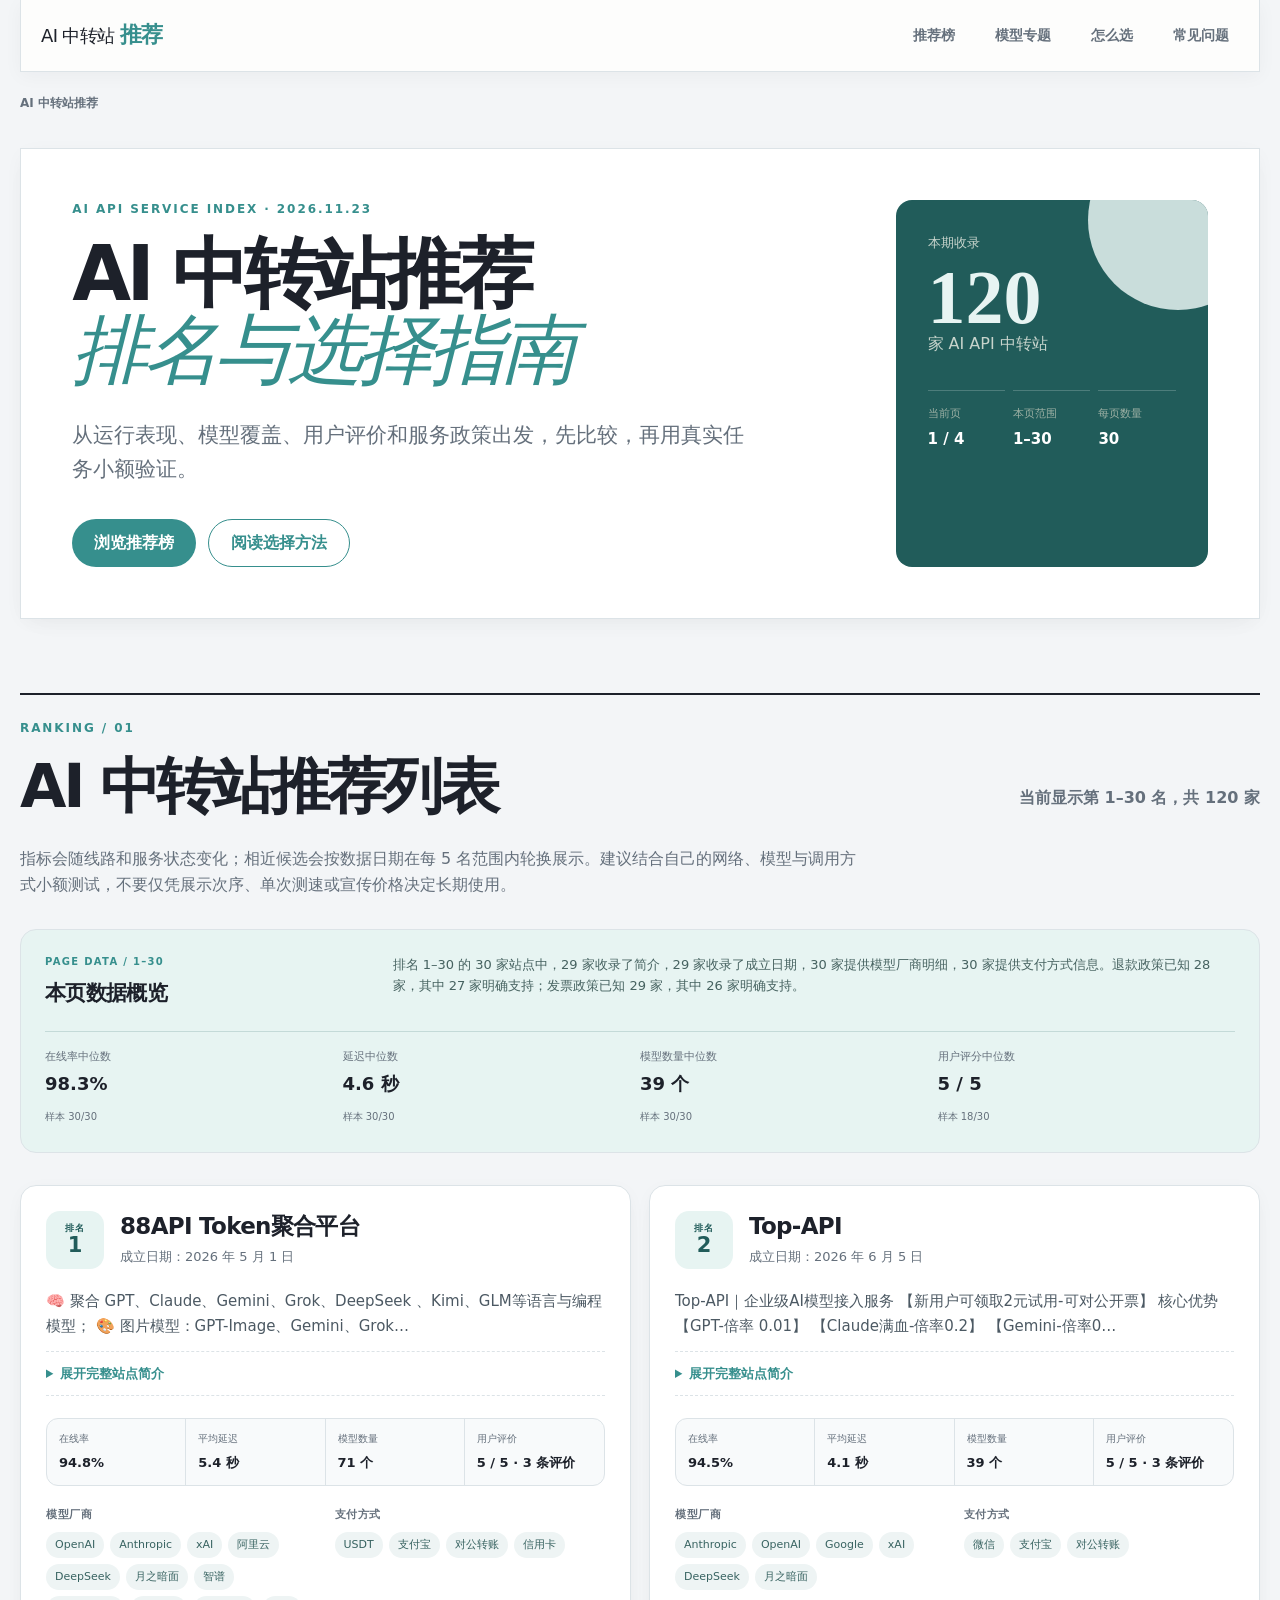
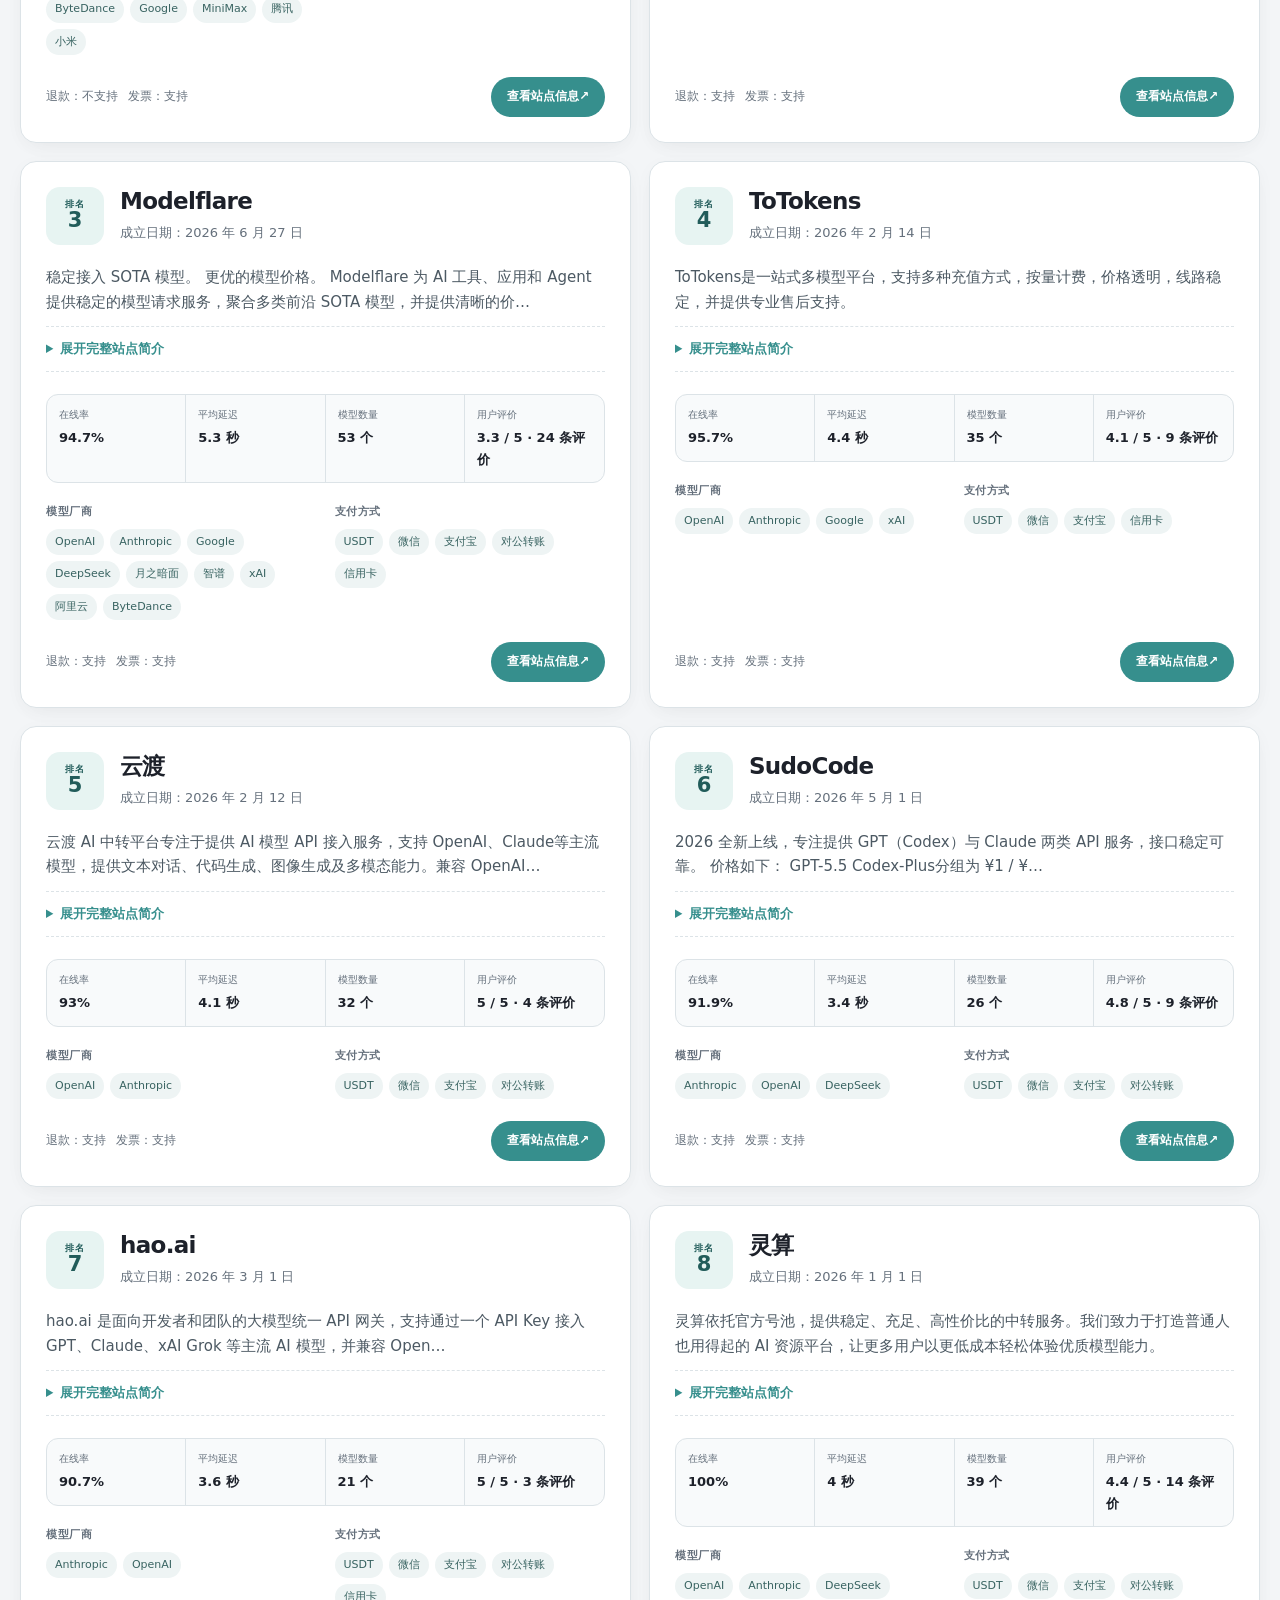
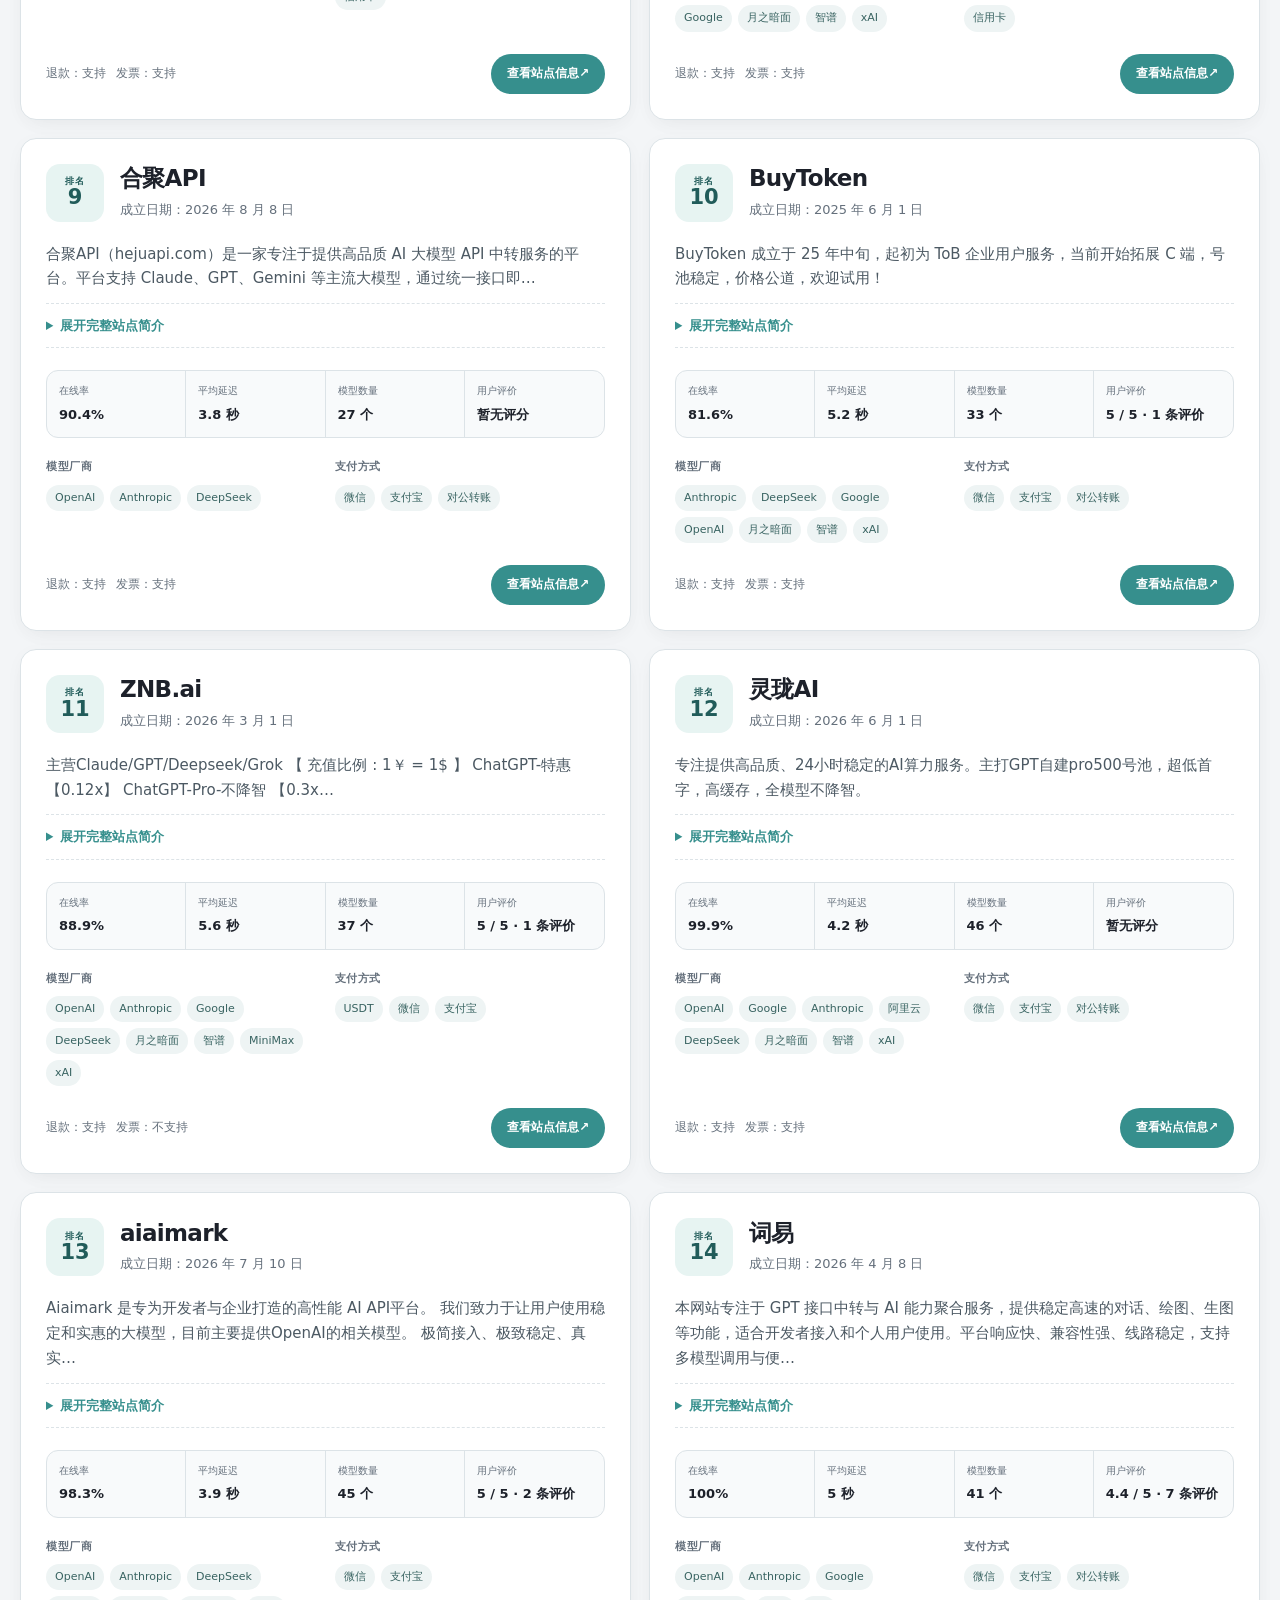
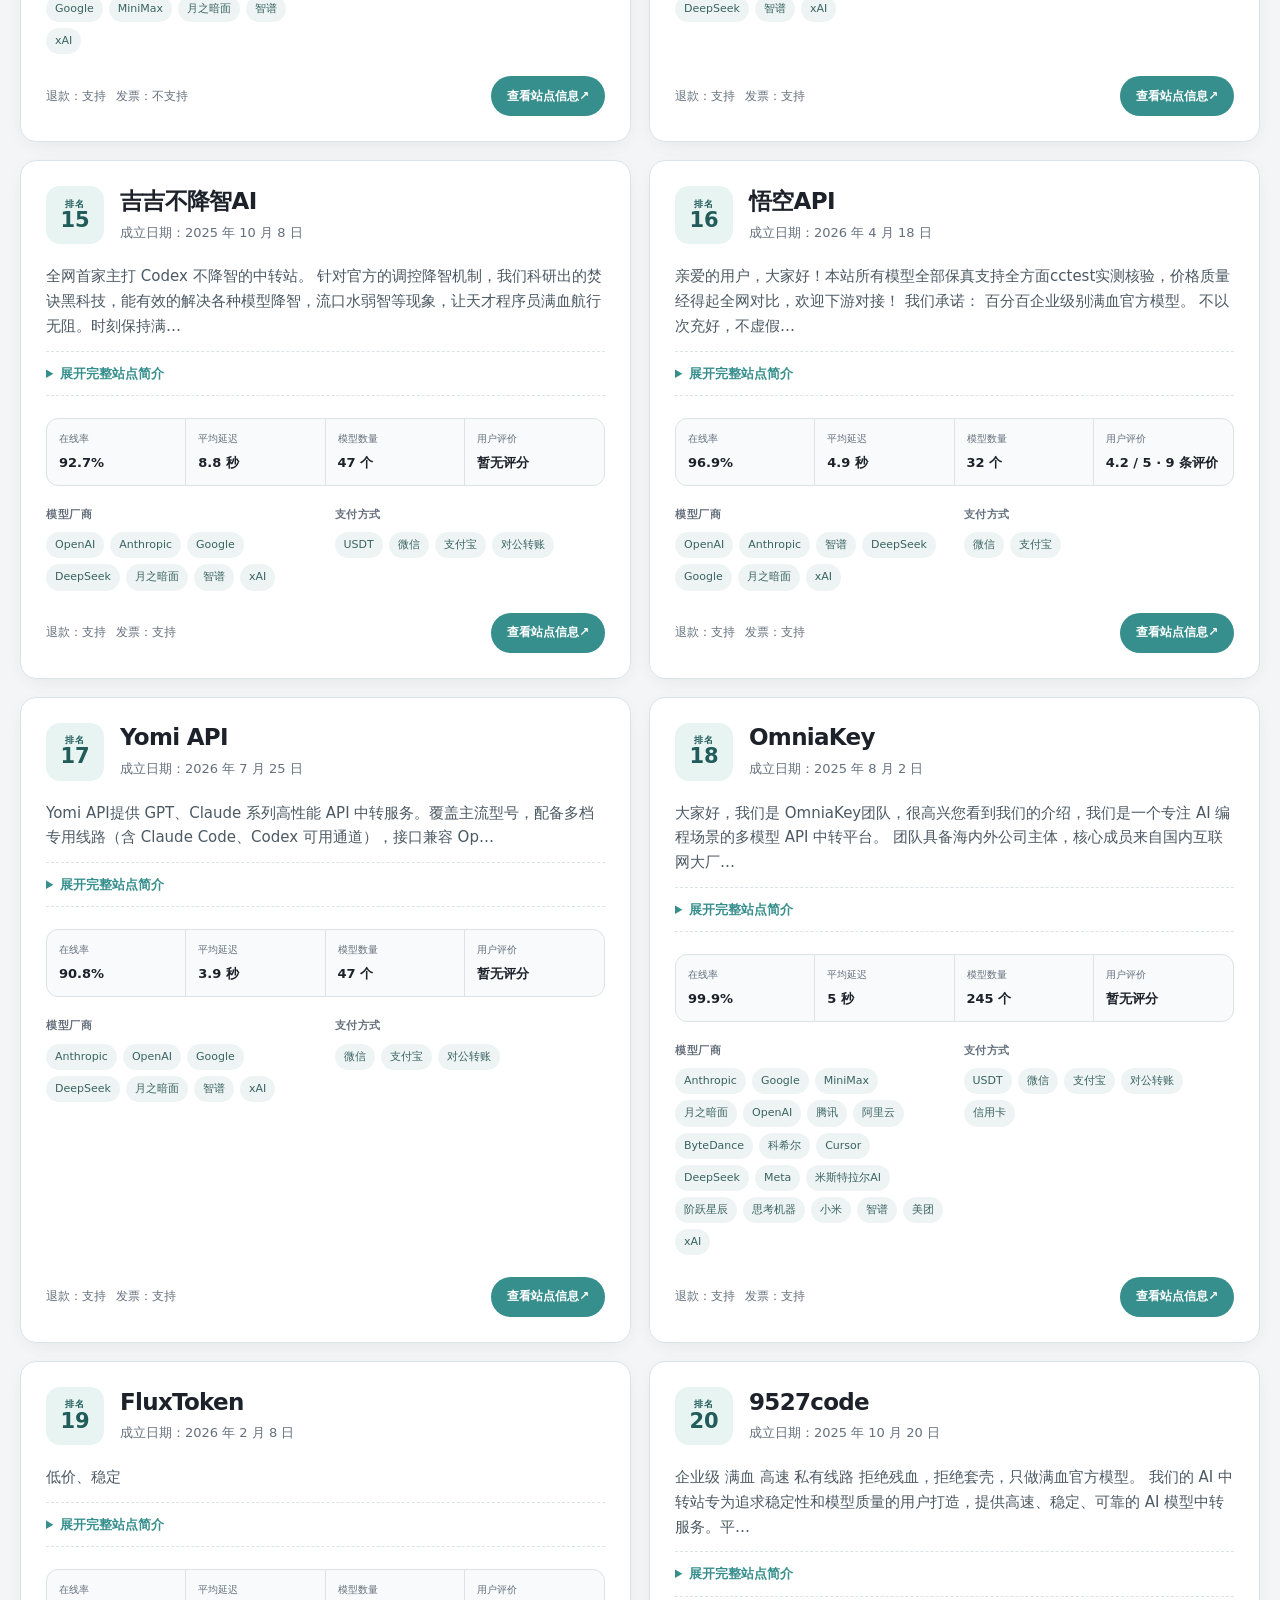
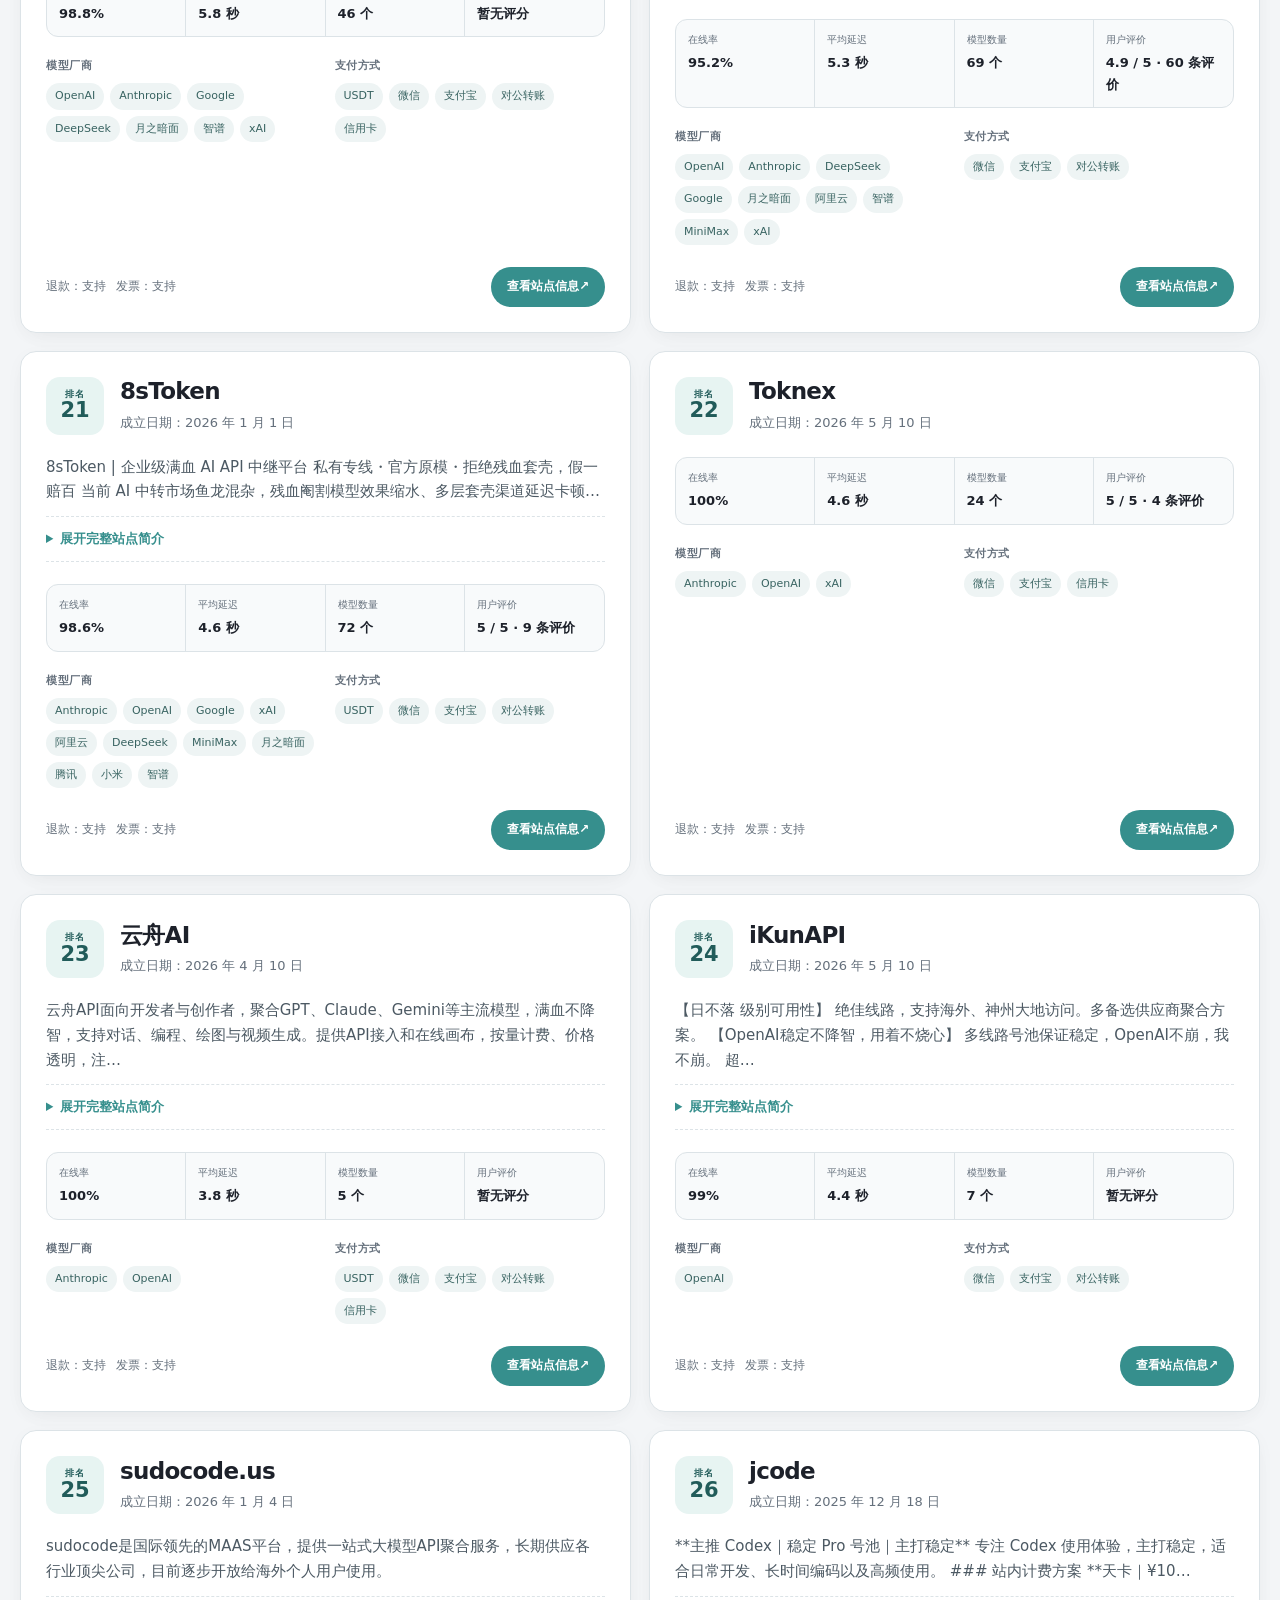
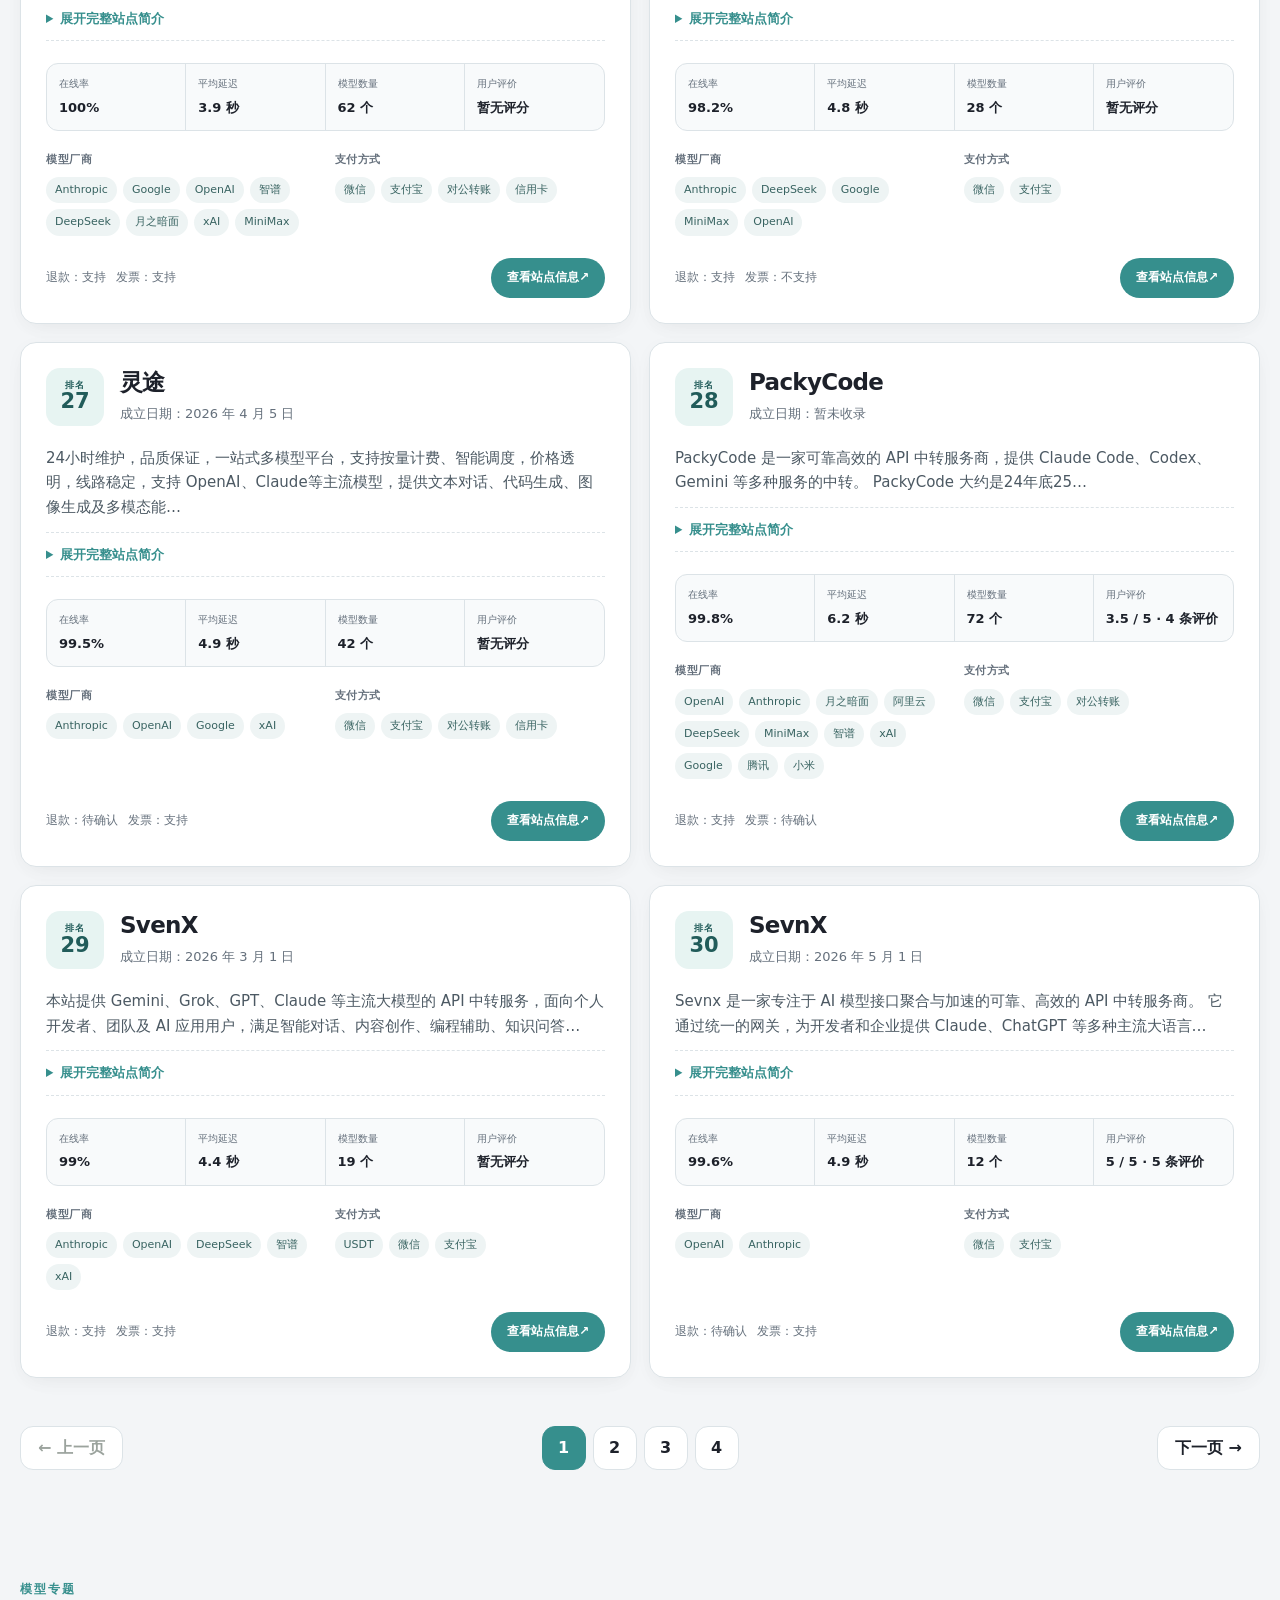
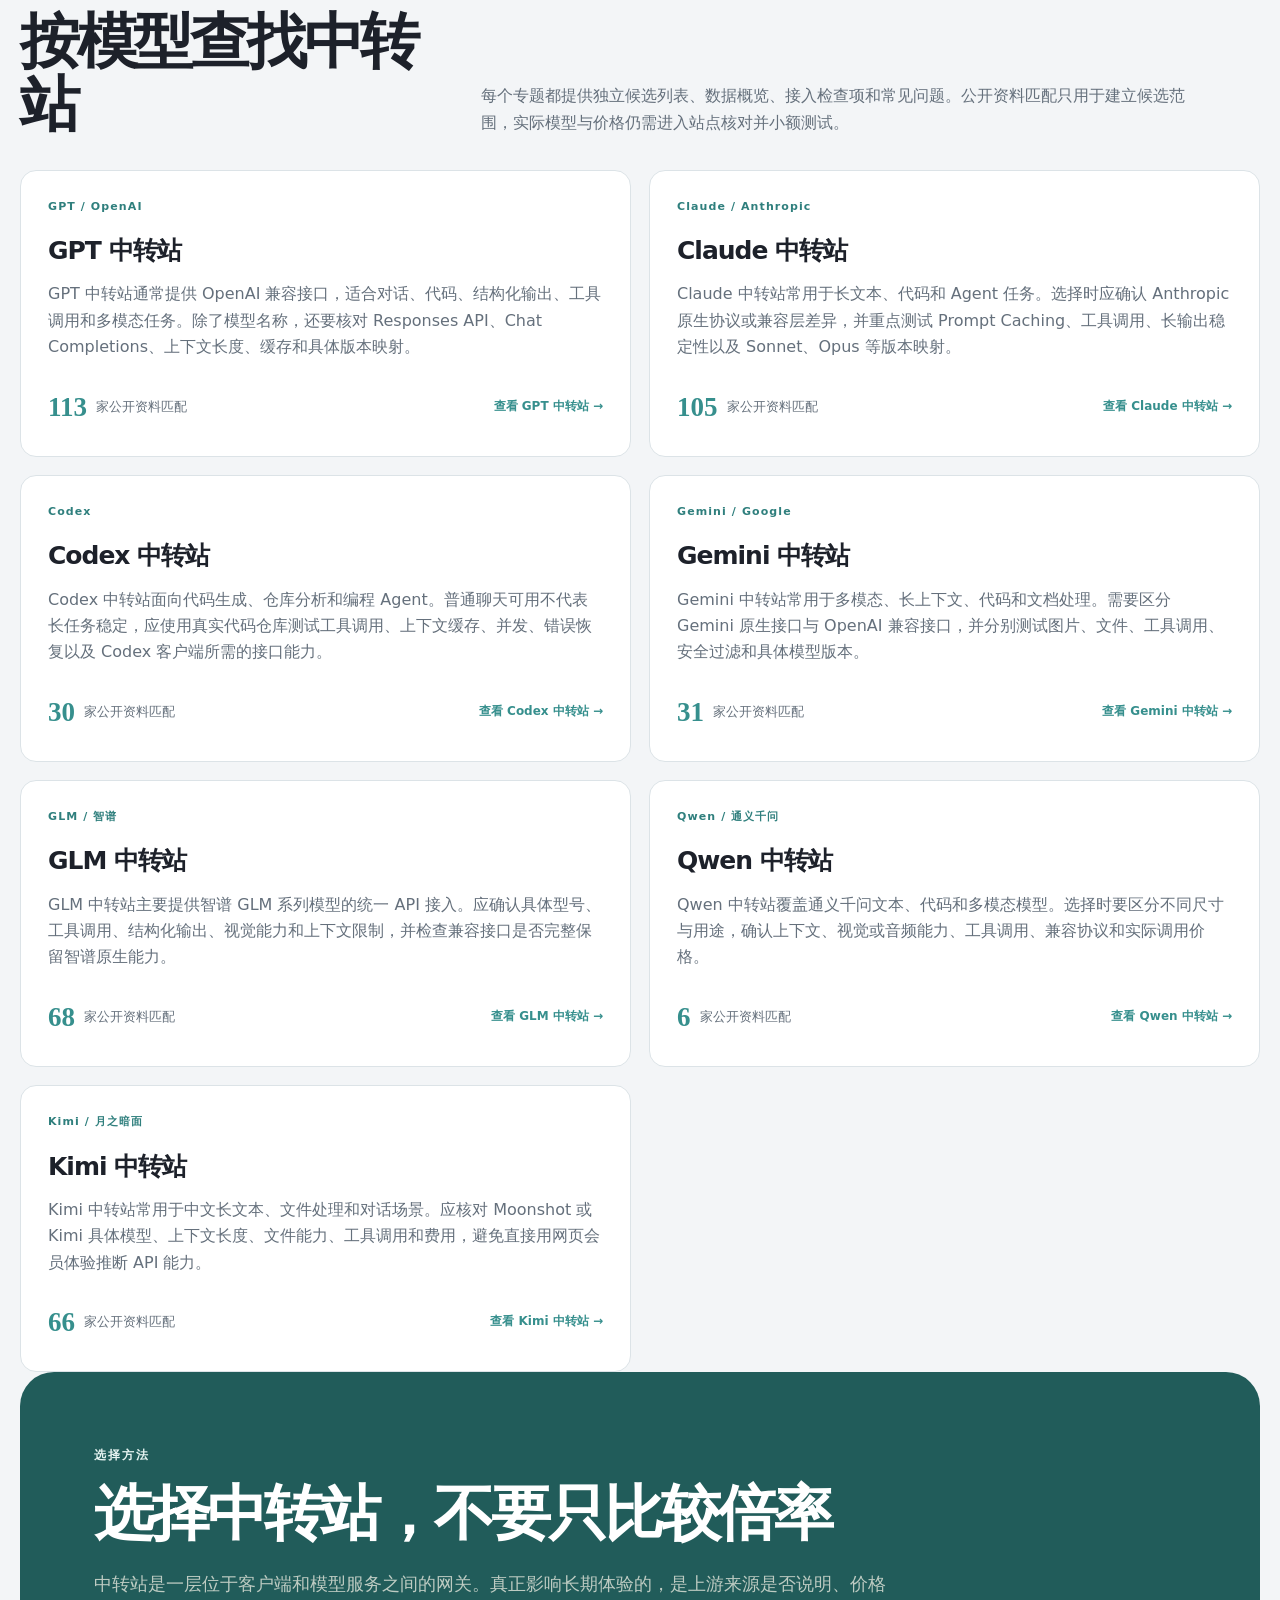
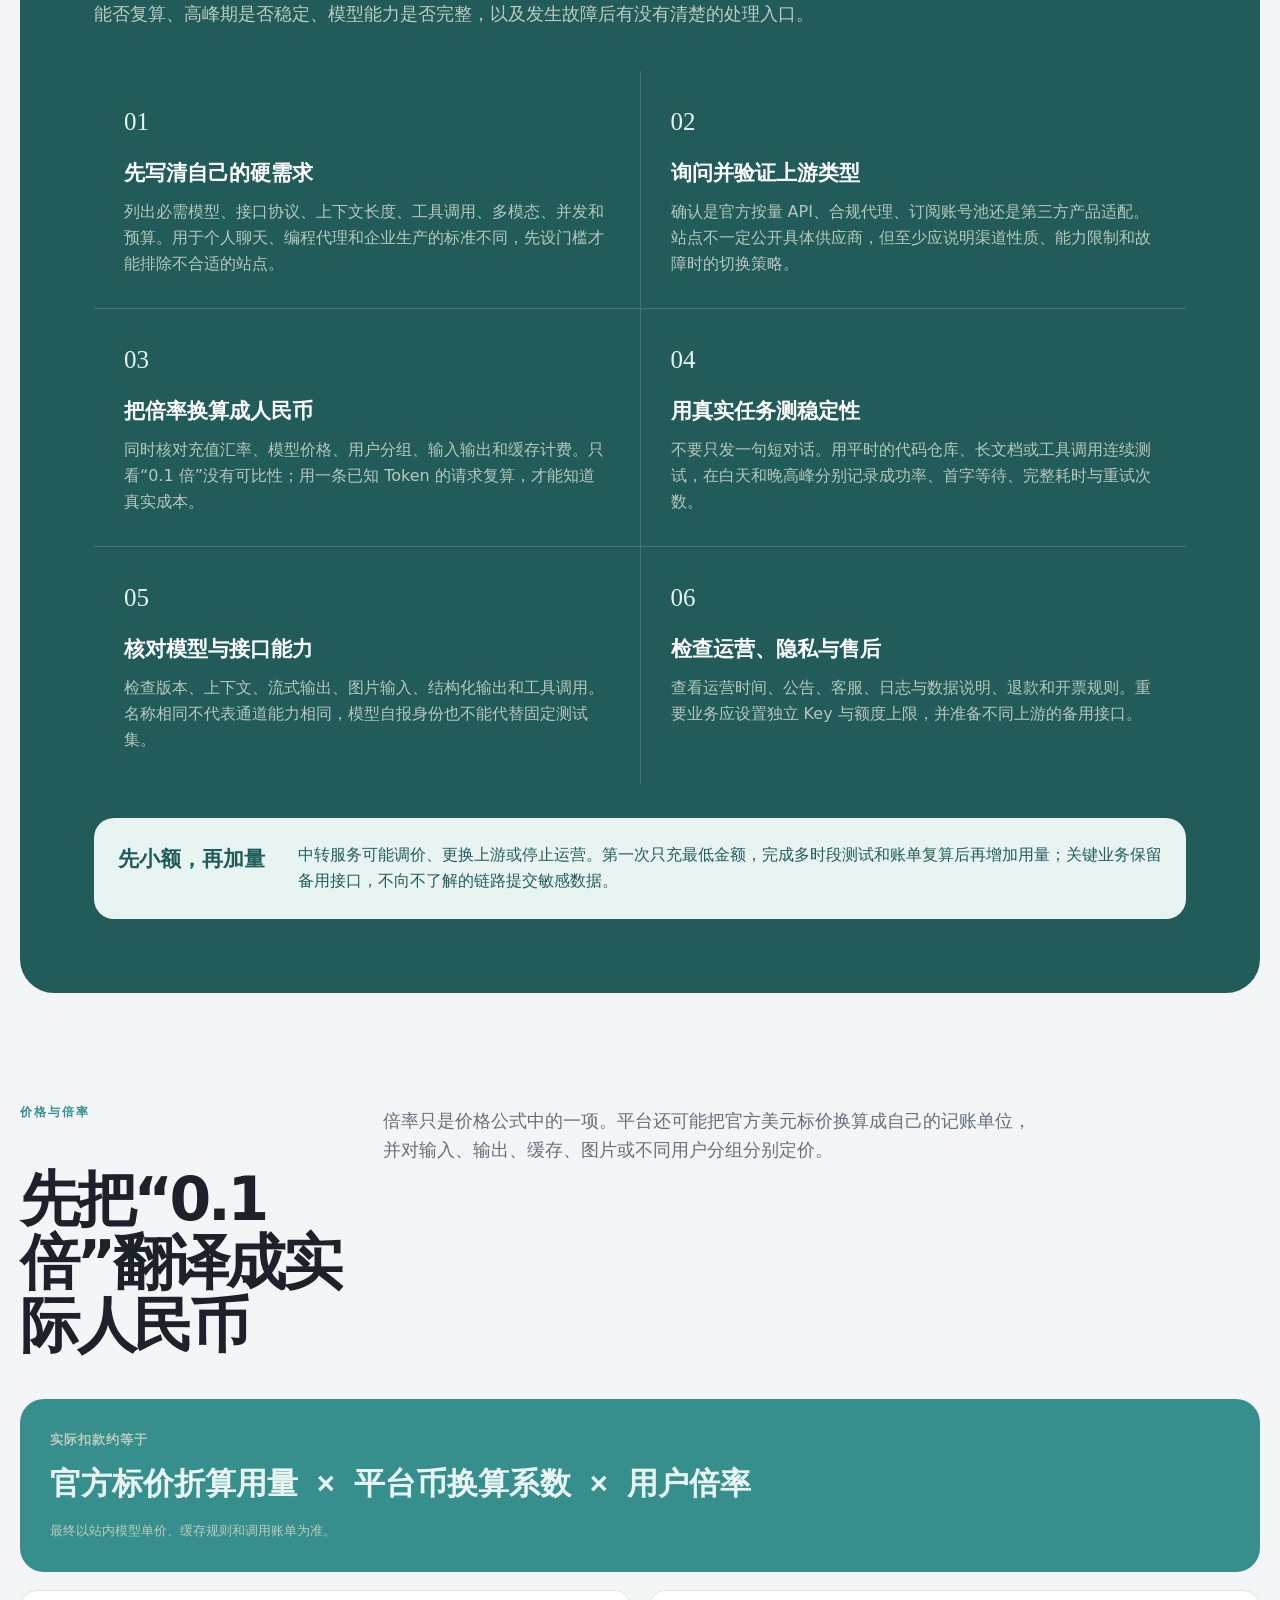
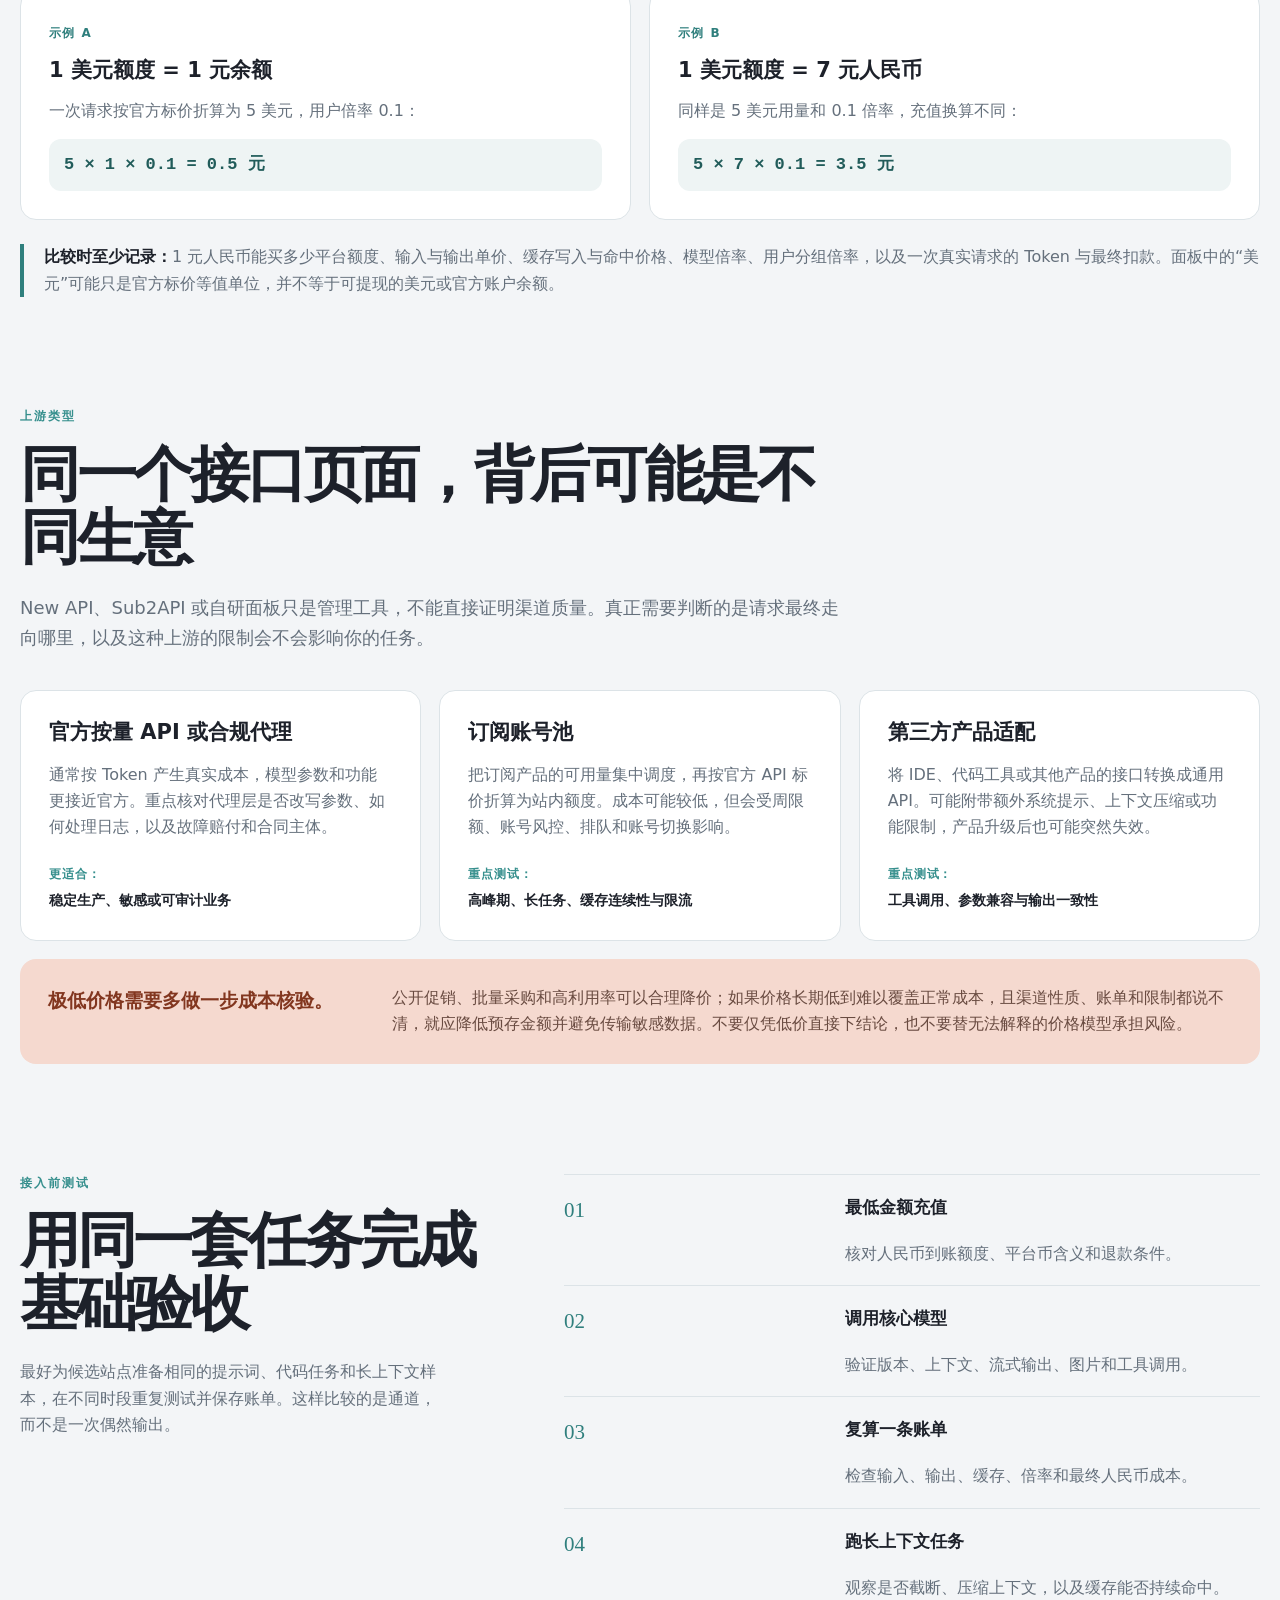
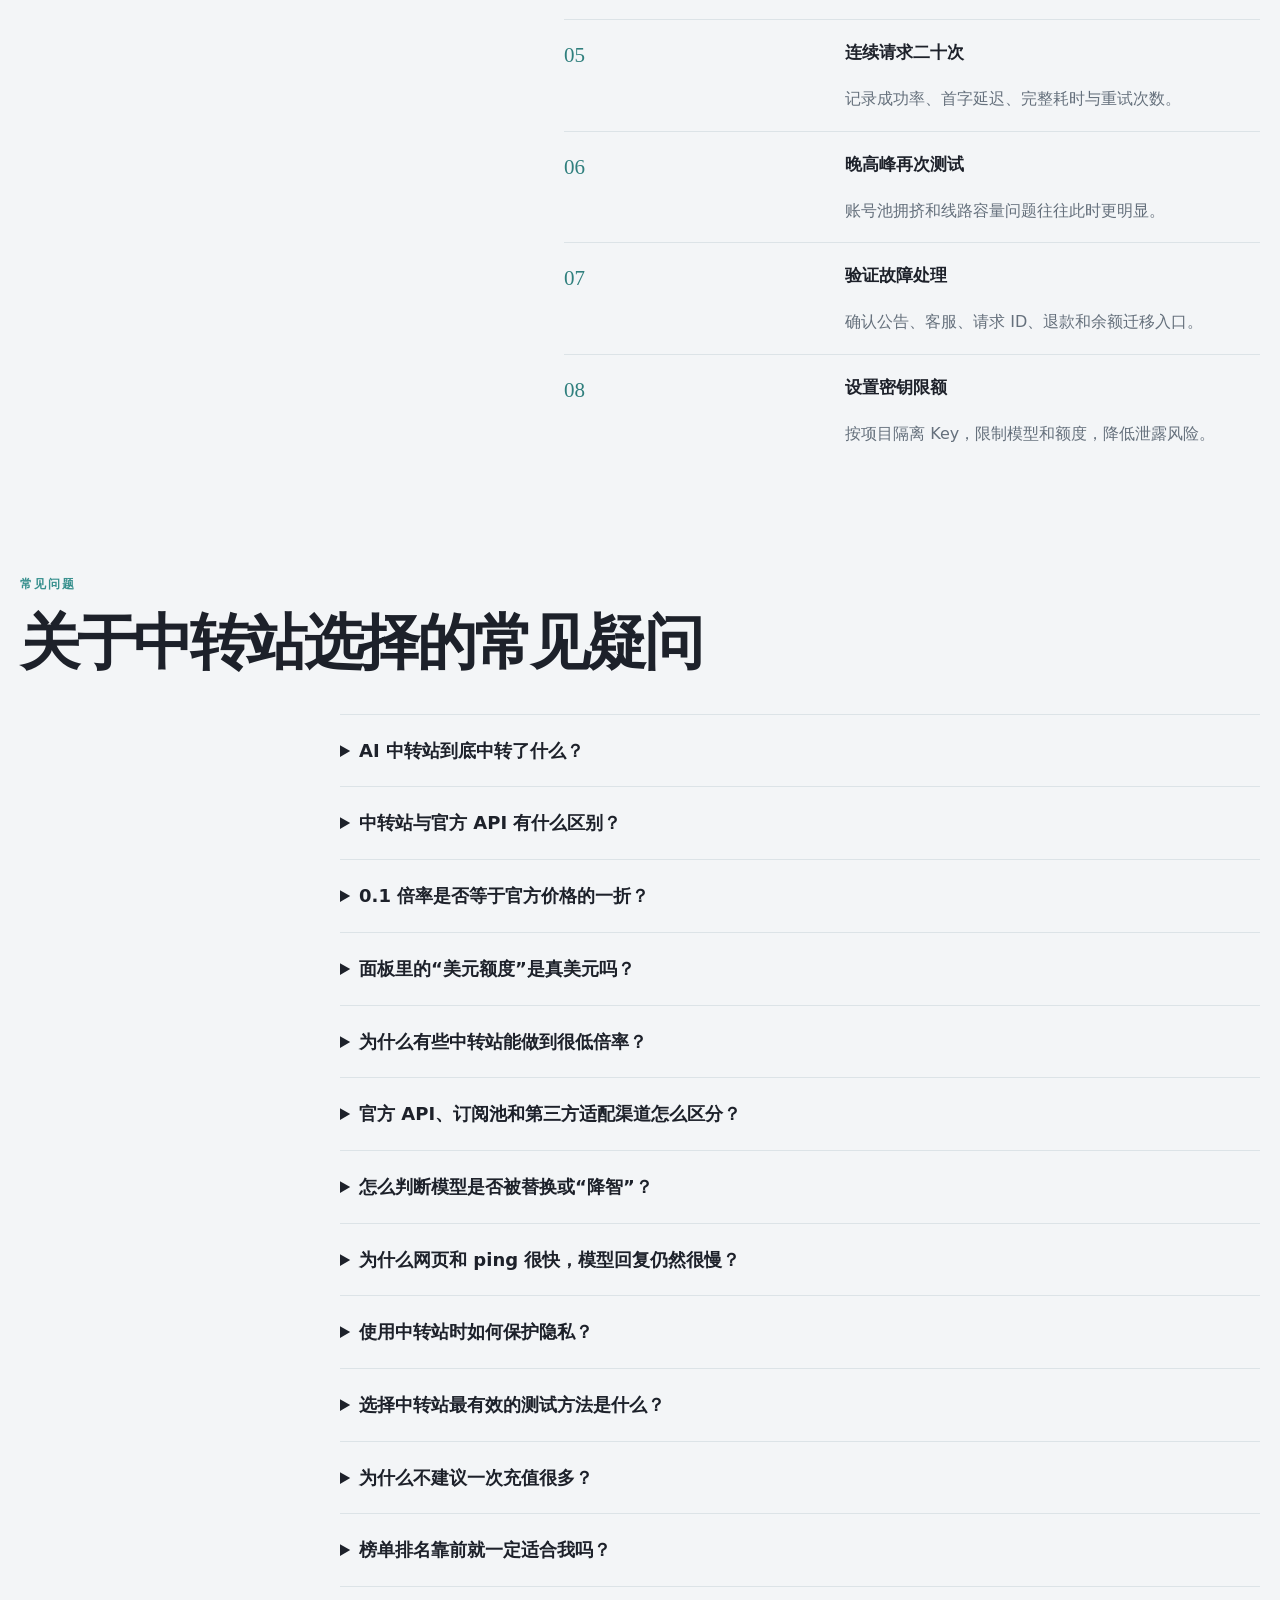
==== commit 29ae6fd9: "chore: update AI transit ranking" ====
--- a/index.html
+++ b/index.html
@@ -1 +1 @@
-<!doctype html><html lang="zh-CN"><head><meta charset="utf-8" /><meta name="viewport" content="width=device-width, initial-scale=1" /><title>AI 中转站推荐｜120 家 API 中转站排名、对比与选择指南</title><meta name="description" content="AI 中转站推荐收录 120 家 API 中转站，静态对比在线率、响应延迟、模型覆盖、支付方式与服务政策，并提供计费、安全和接入测试指南。" /><meta name="robots" content="index, follow, max-image-preview:large, max-snippet:-1" /><meta name="theme-color" content="#f3f5f7" /><meta property="og:type" content="website" /><meta property="og:title" content="AI 中转站推荐｜120 家 API 中转站排名、对比与选择指南" /><meta property="og:description" content="AI 中转站推荐收录 120 家 API 中转站，静态对比在线率、响应延迟、模型覆盖、支付方式与服务政策，并提供计费、安全和接入测试指南。" /><meta property="og:url" content="https://aizhongzhuanzhan.github.io/" /><meta property="og:site_name" content="AI 中转站推荐" /><meta property="og:locale" content="zh_CN" /><meta property="og:image" content="https://aizhongzhuanzhan.github.io/assets/og-image.svg" /><meta name="twitter:card" content="summary_large_image" /><meta name="twitter:title" content="AI 中转站推荐｜120 家 API 中转站排名、对比与选择指南" /><meta name="twitter:description" content="AI 中转站推荐收录 120 家 API 中转站，静态对比在线率、响应延迟、模型覆盖、支付方式与服务政策，并提供计费、安全和接入测试指南。" /><meta name="twitter:image" content="https://aizhongzhuanzhan.github.io/assets/og-image.svg" /><link rel="canonical" href="https://aizhongzhuanzhan.github.io/" /><link rel="alternate" hreflang="zh-CN" href="https://aizhongzhuanzhan.github.io/" /><link rel="next" href="https://aizhongzhuanzhan.github.io/page/2/" /><link rel="icon" href="./assets/favicon.svg" type="image/svg+xml" /><link rel="stylesheet" href="./assets/styles.min.css" /><script type="application/ld+json">{"@context":"https://schema.org","@graph":[{"@type":"WebSite","@id":"https://aizhongzhuanzhan.github.io/#website","url":"https://aizhongzhuanzhan.github.io/","name":"AI 中转站推荐","description":"AI API 中转站排名、服务指标与选择指南。","inLanguage":"zh-CN"},{"@type":"CollectionPage","@id":"https://aizhongzhuanzhan.github.io/#webpage","url":"https://aizhongzhuanzhan.github.io/","name":"AI 中转站推荐｜120 家 API 中转站排名、对比与选择指南","description":"AI 中转站推荐收录 120 家 API 中转站，静态对比在线率、响应延迟、模型覆盖、支付方式与服务政策，并提供计费、安全和接入测试指南。","inLanguage":"zh-CN","dateModified":"2026-11-22","isPartOf":{"@id":"https://aizhongzhuanzhan.github.io/#website"},"breadcrumb":{"@id":"https://aizhongzhuanzhan.github.io/#breadcrumb"},"mainEntity":{"@id":"https://aizhongzhuanzhan.github.io/#ranking"},"hasPart":[{"@id":"https://aizhongzhuanzhan.github.io/gpt-zhongzhuanzhan/#webpage"},{"@id":"https://aizhongzhuanzhan.github.io/claude-zhongzhuanzhan/#webpage"},{"@id":"https://aizhongzhuanzhan.github.io/codex-zhongzhuanzhan/#webpage"},{"@id":"https://aizhongzhuanzhan.github.io/gemini-zhongzhuanzhan/#webpage"},{"@id":"https://aizhongzhuanzhan.github.io/glm-zhongzhuanzhan/#webpage"},{"@id":"https://aizhongzhuanzhan.github.io/qwen-zhongzhuanzhan/#webpage"},{"@id":"https://aizhongzhuanzhan.github.io/kimi-zhongzhuanzhan/#webpage"}]},{"@type":"BreadcrumbList","@id":"https://aizhongzhuanzhan.github.io/#breadcrumb","itemListElement":[{"@type":"ListItem","position":1,"name":"AI 中转站推荐","item":"https://aizhongzhuanzhan.github.io/"}]},{"@type":"ItemList","@id":"https://aizhongzhuanzhan.github.io/#ranking","name":"AI 中转站推荐","numberOfItems":120,"itemListOrder":"https://schema.org/ItemListOrderAscending","itemListElement":[{"@type":"ListItem","position":1,"item":{"@type":"Service","name":"云渡","url":"https://www.hvoyai.com/sites/yundulol/","description":"综合排名第 1；成立日期 2026-02-12；在线率 99.8%；平均延迟 3.3 秒；收录模型 32 个；用户评分 5/5（4 条评价）；退款政策：支持；发票政策：支持。"}},{"@type":"ListItem","position":2,"item":{"@type":"Service","name":"ToTokens","url":"https://www.hvoyai.com/sites/totokenscc/","description":"综合排名第 2；成立日期 2026-02-14；在线率 88.5%；平均延迟 4 秒；收录模型 35 个；用户评分 4.1/5（9 条评价）；退款政策：支持；发票政策：支持。"}},{"@type":"ListItem","position":3,"item":{"@type":"Service","name":"88API Token聚合平台","url":"https://www.hvoyai.com/sites/88apiai/","description":"综合排名第 3；成立日期 2026-05-01；在线率 95.7%；平均延迟 5.4 秒；收录模型 71 个；用户评分 5/5（3 条评价）；退款政策：不支持；发票政策：支持。"}},{"@type":"ListItem","position":4,"item":{"@type":"Service","name":"Modelflare","url":"https://www.hvoyai.com/sites/originmodelflaredev/","description":"综合排名第 4；成立日期 2026-06-27；在线率 91.6%；平均延迟 5 秒；收录模型 53 个；用户评分 3.5/5（22 条评价）；退款政策：支持；发票政策：支持。"}},{"@type":"ListItem","position":5,"item":{"@type":"Service","name":"Top-API","url":"https://www.hvoyai.com/sites/apitopcom/","description":"综合排名第 5；成立日期 2026-06-05；在线率 93.8%；平均延迟 3.9 秒；收录模型 37 个；用户评分 5/5（3 条评价）；退款政策：支持；发票政策：支持。"}},{"@type":"ListItem","position":6,"item":{"@type":"Service","name":"hao.ai","url":"https://www.hvoyai.com/sites/haoai/","description":"综合排名第 6；成立日期 2026-03-01；在线率 90.5%；平均延迟 3.6 秒；收录模型 21 个；用户评分 5/5（3 条评价）；退款政策：支持；发票政策：支持。"}},{"@type":"ListItem","position":7,"item":{"@type":"Service","name":"灵算","url":"https://www.hvoyai.com/sites/lingsuansi/","description":"综合排名第 7；成立日期 2026-01-01；在线率 100%；平均延迟 4.2 秒；收录模型 39 个；用户评分 4.4/5（14 条评价）；退款政策：支持；发票政策：支持。"}},{"@type":"ListItem","position":8,"item":{"@type":"Service","name":"SudoCode","url":"https://www.hvoyai.com/sites/sudocodechat/","description":"综合排名第 8；成立日期 2026-05-01；在线率 79.6%；平均延迟 3.7 秒；收录模型 26 个；用户评分 4.8/5（9 条评价）；退款政策：支持；发票政策：支持。"}},{"@type":"ListItem","position":9,"item":{"@type":"Service","name":"合聚API","url":"https://www.hvoyai.com/sites/hejuapicom/","description":"综合排名第 9；成立日期 2026-08-08；在线率 99.6%；平均延迟 3.6 秒；收录模型 47 个；退款政策：支持；发票政策：支持。"}},{"@type":"ListItem","position":10,"item":{"@type":"Service","name":"BuyToken","url":"https://www.hvoyai.com/sites/buytokenwork/","description":"综合排名第 10；成立日期 2025-06-01；在线率 79.6%；平均延迟 4.2 秒；收录模型 33 个；用户评分 5/5（1 条评价）；退款政策：支持；发票政策：支持。"}},{"@type":"ListItem","position":11,"item":{"@type":"Service","name":"ZNB.ai","url":"https://www.hvoyai.com/sites/znbcodecom/","description":"综合排名第 11；成立日期 2026-03-01；在线率 82.7%；平均延迟 6.7 秒；收录模型 36 个；用户评分 5/5（1 条评价）；退款政策：支持；发票政策：不支持。"}},{"@type":"ListItem","position":12,"item":{"@type":"Service","name":"悟空API","url":"https://www.hvoyai.com/sites/wkapipro/","description":"综合排名第 12；成立日期 2026-04-18；在线率 93.8%；平均延迟 4.8 秒；收录模型 32 个；用户评分 4.2/5（9 条评价）；退款政策：支持；发票政策：支持。"}},{"@type":"ListItem","position":13,"item":{"@type":"Service","name":"速蹬","url":"https://www.hvoyai.com/sites/sudengcc/","description":"综合排名第 13；成立日期 2025-11-13；在线率 99.5%；平均延迟 5 秒；收录模型 24 个；退款政策：支持；发票政策：支持。"}},{"@type":"ListItem","position":14,"item":{"@type":"Service","name":"灵珑AI","url":"https://www.hvoyai.com/sites/linlongscom/","description":"综合排名第 14；成立日期 2026-06-01；在线率 100%；平均延迟 4.1 秒；收录模型 46 个；退款政策：支持；发票政策：支持。"}},{"@type":"ListItem","position":15,"item":{"@type":"Service","name":"aiaimark","url":"https://www.hvoyai.com/sites/aiaimarkcom/","description":"综合排名第 15；成立日期 2026-07-10；在线率 97.8%；平均延迟 3.7 秒；收录模型 45 个；用户评分 5/5（2 条评价）；退款政策：支持；发票政策：不支持。"}},{"@type":"ListItem","position":16,"item":{"@type":"Service","name":"Yomi API","url":"https://www.hvoyai.com/sites/yomiapicom/","description":"综合排名第 16；成立日期 2026-07-25；在线率 91.5%；平均延迟 4.8 秒；收录模型 47 个；退款政策：支持；发票政策：支持。"}},{"@type":"ListItem","position":17,"item":{"@type":"Service","name":"OmniaKey","url":"https://www.hvoyai.com/sites/omniakeycom/","description":"综合排名第 17；成立日期 2025-08-02；在线率 100%；平均延迟 4.8 秒；收录模型 245 个；退款政策：支持；发票政策：支持。"}},{"@type":"ListItem","position":18,"item":{"@type":"Service","name":"云舟AI","url":"https://www.hvoyai.com/sites/yunzhouapicom/","description":"综合排名第 18；成立日期 2026-04-10；在线率 100%；平均延迟 3.6 秒；收录模型 5 个；退款政策：支持；发票政策：支持。"}},{"@type":"ListItem","position":19,"item":{"@type":"Service","name":"词元玩家","url":"https://www.hvoyai.com/sites/tokenplayercn/","description":"综合排名第 19；成立日期 2026-04-21；在线率 100%；平均延迟 2.2 秒；收录模型 7 个；发票政策：支持。"}},{"@type":"ListItem","position":20,"item":{"@type":"Service","name":"ToolCode","url":"https://www.hvoyai.com/sites/toolcodecc/","description":"综合排名第 20；成立日期 2025-12-01；在线率 99.5%；平均延迟 3.6 秒；收录模型 21 个；用户评分 5/5（1 条评价）；退款政策：支持；发票政策：支持。"}},{"@type":"ListItem","position":21,"item":{"@type":"Service","name":"Framefly","url":"https://www.hvoyai.com/sites/frameflycomcn/","description":"综合排名第 21；成立日期 2026-04-18；在线率 100%；平均延迟 3.8 秒；收录模型 13 个；用户评分 5/5（1 条评价）；退款政策：不支持；发票政策：支持。"}},{"@type":"ListItem","position":22,"item":{"@type":"Service","name":"Toknex","url":"https://www.hvoyai.com/sites/toknexme/","description":"综合排名第 22；成立日期 2026-05-10；在线率 100%；平均延迟 4.6 秒；收录模型 24 个；用户评分 5/5（4 条评价）；退款政策：支持；发票政策：支持。"}},{"@type":"ListItem","position":23,"item":{"@type":"Service","name":"jcode","url":"https://www.hvoyai.com/sites/jcodecc/","description":"综合排名第 23；成立日期 2025-12-18；在线率 99%；平均延迟 4.5 秒；收录模型 28 个；退款政策：支持；发票政策：不支持。"}},{"@type":"ListItem","position":24,"item":{"@type":"Service","name":"sudocode.us","url":"https://www.hvoyai.com/sites/sudocodeus/","description":"综合排名第 24；成立日期 2026-01-04；在线率 99.6%；平均延迟 4.2 秒；收录模型 62 个；退款政策：支持；发票政策：支持。"}},{"@type":"ListItem","position":25,"item":{"@type":"Service","name":"词易","url":"https://www.hvoyai.com/sites/chiyicncom/","description":"综合排名第 25；成立日期 2026-04-08；在线率 97.6%；平均延迟 4.9 秒；收录模型 41 个；用户评分 4.4/5（7 条评价）；退款政策：支持；发票政策：支持。"}},{"@type":"ListItem","position":26,"item":{"@type":"Service","name":"Conpera","url":"https://www.hvoyai.com/sites/conperaai/","description":"综合排名第 26；成立日期 2026-03-11；在线率 100%；平均延迟 4.6 秒；收录模型 8 个；退款政策：支持；发票政策：支持。"}},{"@type":"ListItem","position":27,"item":{"@type":"Service","name":"灵途","url":"https://www.hvoyai.com/sites/lingtuapinet/","description":"综合排名第 27；成立日期 2026-04-05；在线率 100%；平均延迟 4.8 秒；收录模型 42 个；发票政策：支持。"}},{"@type":"ListItem","position":28,"item":{"@type":"Service","name":"GPTEAM","url":"https://www.hvoyai.com/sites/portalgpteamservicescom/","description":"综合排名第 28；成立日期 2025-12-20；在线率 98.9%；平均延迟 5.2 秒；收录模型 70 个；退款政策：支持；发票政策：支持。"}},{"@type":"ListItem","position":29,"item":{"@type":"Service","name":"SvenX","url":"https://www.hvoyai.com/sites/svenxtop/","description":"综合排名第 29；成立日期 2026-03-01；在线率 98.3%；平均延迟 4.1 秒；收录模型 19 个；退款政策：支持；发票政策：支持。"}},{"@type":"ListItem","position":30,"item":{"@type":"Service","name":"iKunAPI","url":"https://www.hvoyai.com/sites/aikunuk/","description":"综合排名第 30；成立日期 2026-05-10；在线率 99.3%；平均延迟 4.6 秒；收录模型 7 个；退款政策：支持；发票政策：支持。"}}]},{"@type":"FAQPage","@id":"https://aizhongzhuanzhan.github.io/#faq","mainEntity":[{"@type":"Question","name":"AI 中转站到底中转了什么？","acceptedAnswer":{"@type":"Answer","text":"中转站通常不训练模型，而是位于客户端和模型服务之间，负责 API Key 鉴权、余额结算、限流、渠道调度、日志以及接口格式转换。用户把请求发给中转站后，后台选择一条可用上游，再把模型结果返回。\n\n因此一次调用可能经过站点和它接入的二级渠道。链路越长，稳定性、隐私和故障定位越依赖运营方。"}},{"@type":"Question","name":"中转站与官方 API 有什么区别？","acceptedAnswer":{"@type":"Answer","text":"官方 API 的请求和账单直接进入模型厂商；中转站则多了一层第三方网关，通常更容易使用人民币付款，也能用一个密钥接入多个厂商。\n\n代价是模型来源、参数支持、日志保留、服务连续性和余额安全不再只由模型厂商决定。商业或敏感任务应优先选择能说明数据处理方式和上游类型的服务。"}},{"@type":"Question","name":"0.1 倍率是否等于官方价格的一折？","acceptedAnswer":{"@type":"Answer","text":"不一定。实际扣款通常约等于官方标价折算用量 × 平台币换算系数 × 用户或分组倍率，还可能分别计算输入、输出、缓存写入、缓存命中、图片等项目。\n\n如果 1 美元标价额度记作 1 元余额，5 美元用量按 0.1 倍扣 0.5 元；如果 1 美元额度要用 7 元人民币购买，同样 0.1 倍会扣 3.5 元。比较价格必须同时看充值换算和完整账单。"}},{"@type":"Question","name":"面板里的“美元额度”是真美元吗？","acceptedAnswer":{"@type":"Answer","text":"不一定。很多面板中的美元符号只是按照官方 API 标价记录的计费单位，不代表平台持有等额官方余额，也不代表可以提现。\n\n尤其是订阅池渠道，站点可能把订阅实际跑出的请求换算成“如果走官方 API 值多少美元”，再按倍率扣除站内余额。充值前应先确认 1 元人民币能买多少单位以及余额的退款规则。"}},{"@type":"Question","name":"为什么有些中转站能做到很低倍率？","acceptedAnswer":{"@type":"Answer","text":"批量采购、区域价格、公开促销、较高资源利用率和订阅池都可能降低成本，低价本身不能直接证明有问题。\n\n但长期远低于正常成本且不说明来源时，应把短期优惠、账号池波动、第三方产品适配甚至来源异常纳入风险判断。价格模型算不通，通常意味着稳定性、数据或余额风险被转移给了用户。"}},{"@type":"Question","name":"官方 API、订阅池和第三方适配渠道怎么区分？","acceptedAnswer":{"@type":"Answer","text":"只看前端面板无法可靠判断。可以查看站点是否明确标注渠道类型，并测试上下文上限、缓存、工具调用、图片输入、流式输出和参数兼容性。\n\n订阅池更容易在额度耗尽或切换账号时波动；第三方适配可能带有额外系统提示、上下文压缩或功能缺失。即使使用同一套开源面板，不同站点的上游和调度质量也可能完全不同。"}},{"@type":"Question","name":"怎么判断模型是否被替换或“降智”？","acceptedAnswer":{"@type":"Answer","text":"不要依赖模型自报身份，因为回答可能只是复述系统上下文。更可靠的方法是准备固定测试集，长期比较代码能力、上下文上限、工具调用、结构化输出、视觉能力和响应特征。\n\n如果复杂任务持续明显偏离官方表现，应保留请求 ID 和账单记录，换时间、换通道复测，再向站点确认是否存在模型映射、参数改写或上下文压缩。"}},{"@type":"Question","name":"为什么网页和 ping 很快，模型回复仍然很慢？","acceptedAnswer":{"@type":"Answer","text":"域名可能使用 CDN，ping 到的是离你较近的边缘节点，并不是中转程序或模型上游。完整延迟还包括网关处理、排队、上游网络、模型推理和流式传输。\n\n应分别记录首字时间、完整响应时间、失败率和晚高峰波动，而不是只看网页打开速度或一次 ping。"}},{"@type":"Question","name":"使用中转站时如何保护隐私？","acceptedAnswer":{"@type":"Answer","text":"默认按“站点可能接触请求和响应内容”来评估风险。不要提交账号密码、私钥、客户资料、未公开代码和其他不必要的敏感数据；可先脱敏，并为不同项目使用独立 Key 和额度上限。\n\n企业场景还应核对日志保留、数据用途、删除机制、运营主体和合同责任。无法确认链路时，敏感业务更适合官方 API 或可审计的合规服务。"}},{"@type":"Question","name":"选择中转站最有效的测试方法是什么？","acceptedAnswer":{"@type":"Answer","text":"先确定必需模型、协议和预算，再以最低金额充值。使用自己的真实任务，在白天和晚高峰各连续测试，核对成功率、首字延迟、长上下文、缓存、工具调用和单次账单。\n\n不要只问一句“你好”。短对话无法暴露账号池切换、上下文截断、缓存失效和复杂参数不兼容等问题。"}},{"@type":"Question","name":"为什么不建议一次充值很多？","acceptedAnswer":{"@type":"Answer","text":"中转服务会受到上游政策、账号风控、线路、经营状况和价格调整影响，站内余额通常也不具备与银行存款相同的保障。\n\n更稳妥的做法是按近期用量充值，为关键业务准备不同上游的备用接口，并提前确认退款、迁移和故障公告规则。"}},{"@type":"Question","name":"榜单排名靠前就一定适合我吗？","acceptedAnswer":{"@type":"Answer","text":"不一定。榜单用于缩小范围，不能替代具体场景验收。编程工具更关注长任务、缓存和工具调用；图片、音视频或长文档任务还要测试文件限制、多模态能力和超时策略。\n\n先写清自己的硬性需求和不能接受的风险，再结合榜单指标选择候选站点，最后用同一组真实任务横向比较。"}}]}]}</script><script>var _hmt = _hmt || [];(function() {var hm = document.createElement("script");hm.src = "https://hm.baidu.com/hm.js?a95d0c92950541b137908250283f3d91";var s = document.getElementsByTagName("script")[0];s.parentNode.insertBefore(hm, s);})();</script></head><body><a class="skip-link" href="#main">跳到主要内容</a><header class="topbar"><a class="wordmark" href="./" aria-label="AI 中转站推荐首页"><span>AI 中转站</span><strong>推荐</strong></a><nav aria-label="主要导航"><a href="./#ranking">推荐榜</a><a href="./#topics">模型专题</a><a href="./#guide">怎么选</a><a href="./#faq">常见问题</a></nav></header><main id="main"><nav class="breadcrumbs" aria-label="面包屑"><span aria-current="page">AI 中转站推荐</span></nav><section class="hero"><div class="hero__copy"><p class="eyebrow">AI API SERVICE INDEX · 2026.11.22</p><h1>AI 中转站推荐<br /><em>排名与选择指南</em></h1><p class="hero-copy">从运行表现、模型覆盖、用户评价和服务政策出发，先比较，再用真实任务小额验证。</p><div class="hero-actions"><a href="#ranking">浏览推荐榜</a><a href="#guide">阅读选择方法</a></div></div><aside class="hero__panel" aria-label="榜单概览"><p>本期收录</p><strong>120</strong><span>家 AI API 中转站</span><dl><div><dt>当前页</dt><dd>1 / 4</dd></div><div><dt>本页范围</dt><dd>1–30</dd></div><div><dt>每页数量</dt><dd>30</dd></div></dl></aside></section><section class="ranking" id="ranking" aria-labelledby="ranking-title"><div class="ranking-head"><div><p>RANKING / 01</p><h2 id="ranking-title">AI 中转站推荐列表</h2></div><p>当前显示第 1–30 名，共 120 家</p></div><p class="ranking-note">指标会随线路和服务状态变化；相近候选会按数据日期在每 5 名范围内轮换展示。建议结合自己的网络、模型与调用方式小额测试，不要仅凭展示次序、单次测速或宣传价格决定长期使用。</p><section class="page-analysis" aria-labelledby="page-analysis-title"><div class="page-analysis__head"><div><p>PAGE DATA / 1–30</p><h3 id="page-analysis-title">本页数据概览</h3></div><p>排名 1–30 的 30 家站点中，29 家收录了简介，30 家收录了成立日期，30 家提供模型厂商明细，30 家提供支付方式信息。退款政策已知 28 家，其中 26 家明确支持；发票政策已知 30 家，其中 27 家明确支持。</p></div><dl class="analysis-grid"><div><dt>在线率中位数</dt><dd>99.2%</dd><small>样本 30/30</small></div><div><dt>延迟中位数</dt><dd>4.2 秒</dd><small>样本 30/30</small></div><div><dt>模型数量中位数</dt><dd>34 个</dd><small>样本 30/30</small></div><div><dt>用户评分中位数</dt><dd>5 / 5</dd><small>样本 16/30</small></div></dl></section><div class="station-list"><article class="station-card" id="rank-1" aria-labelledby="station-1"><div class="station-card__head"><span class="rank-badge"><small>排名</small>1</span><div class="station-title"><h2 id="station-1"><a href="https://www.hvoyai.com/sites/yundulol/" target="_blank" rel="nofollow noopener" referrerpolicy="origin">云渡</a></h2><p>成立日期：2026 年 2 月 12 日</p></div></div><p class="site-summary">云渡 AI 中转平台专注于提供 AI 模型 API 接入服务，支持 OpenAI、Claude等主流模型，提供文本对话、代码生成、图像生成及多模态能力。兼容 OpenAI…</p><details class="site-intro"><summary>展开完整站点简介</summary><div class="site-intro__body"><p>云渡 AI 中转平台专注于提供 AI 模型 API 接入服务，支持 OpenAI、Claude等主流模型，提供文本对话、代码生成、图像生成及多模态能力。兼容 OpenAI API 标准，可快速接入现有项目、客户端及各类 AI 应用。</p></div></details><dl class="metric-grid"><div><dt>在线率</dt><dd>99.8%</dd></div><div><dt>平均延迟</dt><dd>3.3 秒</dd></div><div><dt>模型数量</dt><dd>32 个</dd></div><div><dt>用户评价</dt><dd>5 / 5 · 4 条评价</dd></div></dl><div class="station-meta"><div><h3>模型厂商</h3><div class="chip-list"><span class="chip">OpenAI</span><span class="chip">Anthropic</span></div></div><div><h3>支付方式</h3><div class="chip-list"><span class="chip">USDT</span><span class="chip">微信</span><span class="chip">支付宝</span><span class="chip">对公转账</span></div></div></div><div class="station-card__foot"><p><span>退款：支持</span><span>发票：支持</span></p><a class="detail-link" href="https://www.hvoyai.com/sites/yundulol/" target="_blank" rel="nofollow noopener" referrerpolicy="origin" aria-label="查看 云渡 的更多信息">查看站点信息 <span aria-hidden="true">↗</span></a></div></article><article class="station-card" id="rank-2" aria-labelledby="station-2"><div class="station-card__head"><span class="rank-badge"><small>排名</small>2</span><div class="station-title"><h2 id="station-2"><a href="https://www.hvoyai.com/sites/totokenscc/" target="_blank" rel="nofollow noopener" referrerpolicy="origin">ToTokens</a></h2><p>成立日期：2026 年 2 月 14 日</p></div></div><p class="site-summary">ToTokens是一站式多模型平台，支持多种充值方式，按量计费，价格透明，线路稳定，并提供专业售后支持。</p><details class="site-intro"><summary>展开完整站点简介</summary><div class="site-intro__body"><p>ToTokens是一站式多模型平台，支持多种充值方式，按量计费，价格透明，线路稳定，并提供专业售后支持。</p></div></details><dl class="metric-grid"><div><dt>在线率</dt><dd>88.5%</dd></div><div><dt>平均延迟</dt><dd>4 秒</dd></div><div><dt>模型数量</dt><dd>35 个</dd></div><div><dt>用户评价</dt><dd>4.1 / 5 · 9 条评价</dd></div></dl><div class="station-meta"><div><h3>模型厂商</h3><div class="chip-list"><span class="chip">OpenAI</span><span class="chip">Anthropic</span><span class="chip">Google</span><span class="chip">xAI</span></div></div><div><h3>支付方式</h3><div class="chip-list"><span class="chip">USDT</span><span class="chip">微信</span><span class="chip">支付宝</span><span class="chip">信用卡</span></div></div></div><div class="station-card__foot"><p><span>退款：支持</span><span>发票：支持</span></p><a class="detail-link" href="https://www.hvoyai.com/sites/totokenscc/" target="_blank" rel="nofollow noopener" referrerpolicy="origin" aria-label="查看 ToTokens 的更多信息">查看站点信息 <span aria-hidden="true">↗</span></a></div></article><article class="station-card" id="rank-3" aria-labelledby="station-3"><div class="station-card__head"><span class="rank-badge"><small>排名</small>3</span><div class="station-title"><h2 id="station-3"><a href="https://www.hvoyai.com/sites/88apiai/" target="_blank" rel="nofollow noopener" referrerpolicy="origin">88API Token聚合平台</a></h2><p>成立日期：2026 年 5 月 1 日</p></div></div><p class="site-summary">🧠 聚合 GPT、Claude、Gemini、Grok、DeepSeek 、Kimi、GLM等语言与编程模型； 🎨 图片模型：GPT-Image、Gemini、Grok…</p><details class="site-intro"><summary>展开完整站点简介</summary><div class="site-intro__body"><p>🧠 聚合 GPT、Claude、Gemini、Grok、DeepSeek 、Kimi、GLM等语言与编程模型；</p><p>🎨 图片模型：GPT-Image、Gemini、Grok 等；</p><p>🎬 视频模型：Seedance、Veo、MiniMax Hailuo H3、Kling、Grok 等；</p><p>🎙️ 语音能力：Whisper、TTS 等。从文案、出图、改图，到视频生成与配音</p><p>🎁新用户注册送体验额度，可以检测模型能力。站内有人工客服值守！</p><p>👉海外企业资质运营 稳定不跑路 提供正规发票 充值比例1:1</p></div></details><dl class="metric-grid"><div><dt>在线率</dt><dd>95.7%</dd></div><div><dt>平均延迟</dt><dd>5.4 秒</dd></div><div><dt>模型数量</dt><dd>71 个</dd></div><div><dt>用户评价</dt><dd>5 / 5 · 3 条评价</dd></div></dl><div class="station-meta"><div><h3>模型厂商</h3><div class="chip-list"><span class="chip">OpenAI</span><span class="chip">Anthropic</span><span class="chip">xAI</span><span class="chip">阿里云</span><span class="chip">DeepSeek</span><span class="chip">月之暗面</span><span class="chip">智谱</span><span class="chip">ByteDance</span><span class="chip">Google</span><span class="chip">MiniMax</span><span class="chip">腾讯</span><span class="chip">小米</span></div></div><div><h3>支付方式</h3><div class="chip-list"><span class="chip">USDT</span><span class="chip">支付宝</span><span class="chip">对公转账</span><span class="chip">信用卡</span></div></div></div><div class="station-card__foot"><p><span>退款：不支持</span><span>发票：支持</span></p><a class="detail-link" href="https://www.hvoyai.com/sites/88apiai/" target="_blank" rel="nofollow noopener" referrerpolicy="origin" aria-label="查看 88API Token聚合平台 的更多信息">查看站点信息 <span aria-hidden="true">↗</span></a></div></article><article class="station-card" id="rank-4" aria-labelledby="station-4"><div class="station-card__head"><span class="rank-badge"><small>排名</small>4</span><div class="station-title"><h2 id="station-4"><a href="https://www.hvoyai.com/sites/originmodelflaredev/" target="_blank" rel="nofollow noopener" referrerpolicy="origin">Modelflare</a></h2><p>成立日期：2026 年 6 月 27 日</p></div></div><p class="site-summary">稳定接入 SOTA 模型。 更优的模型价格。 Modelflare 为 AI 工具、应用和 Agent 提供稳定的模型请求服务，聚合多类前沿 SOTA 模型，并提供清晰的价…</p><details class="site-intro"><summary>展开完整站点简介</summary><div class="site-intro__body"><p>稳定接入 SOTA 模型。</p><p>更优的模型价格。</p><p>Modelflare 为 AI 工具、应用和 Agent 提供稳定的模型请求服务，聚合多类前沿 SOTA 模型，并提供清晰的价格、用量与请求状态。</p></div></details><dl class="metric-grid"><div><dt>在线率</dt><dd>91.6%</dd></div><div><dt>平均延迟</dt><dd>5 秒</dd></div><div><dt>模型数量</dt><dd>53 个</dd></div><div><dt>用户评价</dt><dd>3.5 / 5 · 22 条评价</dd></div></dl><div class="station-meta"><div><h3>模型厂商</h3><div class="chip-list"><span class="chip">OpenAI</span><span class="chip">Anthropic</span><span class="chip">Google</span><span class="chip">DeepSeek</span><span class="chip">月之暗面</span><span class="chip">智谱</span><span class="chip">xAI</span><span class="chip">阿里云</span><span class="chip">ByteDance</span></div></div><div><h3>支付方式</h3><div class="chip-list"><span class="chip">USDT</span><span class="chip">微信</span><span class="chip">支付宝</span><span class="chip">对公转账</span><span class="chip">信用卡</span></div></div></div><div class="station-card__foot"><p><span>退款：支持</span><span>发票：支持</span></p><a class="detail-link" href="https://www.hvoyai.com/sites/originmodelflaredev/" target="_blank" rel="nofollow noopener" referrerpolicy="origin" aria-label="查看 Modelflare 的更多信息">查看站点信息 <span aria-hidden="true">↗</span></a></div></article><article class="station-card" id="rank-5" aria-labelledby="station-5"><div class="station-card__head"><span class="rank-badge"><small>排名</small>5</span><div class="station-title"><h2 id="station-5"><a href="https://www.hvoyai.com/sites/apitopcom/" target="_blank" rel="nofollow noopener" referrerpolicy="origin">Top-API</a></h2><p>成立日期：2026 年 6 月 5 日</p></div></div><p class="site-summary">Top-API｜企业级AI模型接入服务 【新用户可领取2元试用-可对公开票】 核心优势 【GPT-倍率 0.01】 【Claude满血-倍率0.2】 【Gemini-倍率0…</p><details class="site-intro"><summary>展开完整站点简介</summary><div class="site-intro__body"><p>Top-API｜企业级AI模型接入服务     【新用户可领取2元试用-可对公开票】</p><p>核心优势</p><p>【GPT-倍率 0.01】    【Claude满血-倍率0.2】    【Gemini-倍率0.1】</p><p>【Grok-倍率0.05】   【CC福利Kiro-倍率0.05】    【生图-倍率0.1】</p><p>🧠 主流模型统一接入</p><p>覆盖语言、代码、图像与多模态模型，一个账号统一管理，按需调用，无需在多个平台重复注册和充值。</p><p>🖼️ 专业图像生成能力</p><p>接入 GPT Image 2、Nano Banana 2 等生图模型，支持文生图、图生图和图片编辑，满足内容创作与应用开发需求。</p><p>⚡ 稳定可靠的模型路由</p><p>采用多节点路由、健康检测与故障切换机制，提高请求成功率，轻松应对日常开发和批量调用场景。</p><p>🔌 统一兼容的 API 接口</p><p>兼容主流 API 调用规范，接入简单、迁移方便，可根据业务需求灵活选择和切换模型。</p><p>🛡️ 安全透明的管理体系</p><p>支持密钥隔离、额度限制、调用日志、实时用量统计和透明计费，让每次调用和每笔成本清晰可查。</p><p>💰 灵活实惠的调用成本</p><p>根据不同任务选择合适的模型与服务渠道，在保障模型能力和调用稳定性的同时，帮助用户降低使用成本。</p><p>为什么选择 TopAPI？</p><p>在 AI API 服务中，稳定是基础，模型能力、成本和服务决定使用体验。TopAPI 将对话、编程、图像生成与多模态能力整合在同一个平台，减少多平台管理带来的时间和维护成本。</p></div></details><dl class="metric-grid"><div><dt>在线率</dt><dd>93.8%</dd></div><div><dt>平均延迟</dt><dd>3.9 秒</dd></div><div><dt>模型数量</dt><dd>37 个</dd></div><div><dt>用户评价</dt><dd>5 / 5 · 3 条评价</dd></div></dl><div class="station-meta"><div><h3>模型厂商</h3><div class="chip-list"><span class="chip">Anthropic</span><span class="chip">OpenAI</span><span class="chip">xAI</span><span class="chip">Google</span><span class="chip">DeepSeek</span><span class="chip">月之暗面</span></div></div><div><h3>支付方式</h3><div class="chip-list"><span class="chip">微信</span><span class="chip">支付宝</span><span class="chip">对公转账</span></div></div></div><div class="station-card__foot"><p><span>退款：支持</span><span>发票：支持</span></p><a class="detail-link" href="https://www.hvoyai.com/sites/apitopcom/" target="_blank" rel="nofollow noopener" referrerpolicy="origin" aria-label="查看 Top-API 的更多信息">查看站点信息 <span aria-hidden="true">↗</span></a></div></article><article class="station-card" id="rank-6" aria-labelledby="station-6"><div class="station-card__head"><span class="rank-badge"><small>排名</small>6</span><div class="station-title"><h2 id="station-6"><a href="https://www.hvoyai.com/sites/haoai/" target="_blank" rel="nofollow noopener" referrerpolicy="origin">hao.ai</a></h2><p>成立日期：2026 年 3 月 1 日</p></div></div><p class="site-summary">hao.ai 是面向开发者和团队的大模型统一 API 网关，支持通过一个 API Key 接入 GPT、Claude、xAI Grok 等主流 AI 模型，并兼容 Open…</p><details class="site-intro"><summary>展开完整站点简介</summary><div class="site-intro__body"><p>hao.ai 是面向开发者和团队的大模型统一 API 网关，支持通过一个 API Key 接入 GPT、Claude、xAI Grok 等主流 AI 模型，并兼容 OpenAI、Anthropic、xAI Grok 等常用协议和 SDK。平台适合 AI 应用开发、编程助手、自动化工具、内容生成、企业内部系统等场景，帮助用户降低多模型接入和维护成本。</p><p>hao.ai 的特色包括：OpenAI 兼容接口、Responses / Chat Completions 等常用 API、OpenAI Responses WebSocket 长连接支持、网页版 Chat 对话体验、多模型目录、模型价格对比、模型路由、故障回退和调用日志。平台提供完整的调用明细记录，用户可以查看每次请求的模型、API Key、调用时间、输入/输出用量、缓存用量、缓存命中率、延迟、状态、错误信息和费用明细，方便进行成本核算、问题排查和用量分析。</p><p>hao.ai 支持团队管理能力，团队可以统一管理成员、API Key、钱包余额和使用权限，并为团队、成员或 API Key 设置不同的预算和限额，适合多人协作和企业内部项目使用。</p><p>价格方面，hao.ai 采用按量计费模式，用户可以根据实际调用量使用不同模型，无需分别维护多个模型平台账号。平台提供清晰的模型价格展示和官方参考价对比，帮助用户在不同模型之间评估成本。</p><p>服务方面，hao.ai 提供中文文档、API 文档、集成教程和技术支持，覆盖 Claude Code、Codex、Cursor、Cherry Studio、Chatbox 等常见开发工具和客户端，帮助用户快速完成接入和排查问题。</p></div></details><dl class="metric-grid"><div><dt>在线率</dt><dd>90.5%</dd></div><div><dt>平均延迟</dt><dd>3.6 秒</dd></div><div><dt>模型数量</dt><dd>21 个</dd></div><div><dt>用户评价</dt><dd>5 / 5 · 3 条评价</dd></div></dl><div class="station-meta"><div><h3>模型厂商</h3><div class="chip-list"><span class="chip">Anthropic</span><span class="chip">OpenAI</span></div></div><div><h3>支付方式</h3><div class="chip-list"><span class="chip">USDT</span><span class="chip">微信</span><span class="chip">支付宝</span><span class="chip">对公转账</span><span class="chip">信用卡</span></div></div></div><div class="station-card__foot"><p><span>退款：支持</span><span>发票：支持</span></p><a class="detail-link" href="https://www.hvoyai.com/sites/haoai/" target="_blank" rel="nofollow noopener" referrerpolicy="origin" aria-label="查看 hao.ai 的更多信息">查看站点信息 <span aria-hidden="true">↗</span></a></div></article><article class="station-card" id="rank-7" aria-labelledby="station-7"><div class="station-card__head"><span class="rank-badge"><small>排名</small>7</span><div class="station-title"><h2 id="station-7"><a href="https://www.hvoyai.com/sites/lingsuansi/" target="_blank" rel="nofollow noopener" referrerpolicy="origin">灵算</a></h2><p>成立日期：2026 年 1 月 1 日</p></div></div><p class="site-summary">灵算依托官方号池，提供稳定、充足、高性价比的中转服务。我们致力于打造普通人也用得起的 AI 资源平台，让更多用户以更低成本轻松体验优质模型能力。</p><details class="site-intro"><summary>展开完整站点简介</summary><div class="site-intro__body"><p>灵算依托官方号池，提供稳定、充足、高性价比的中转服务。我们致力于打造普通人也用得起的 AI 资源平台，让更多用户以更低成本轻松体验优质模型能力。</p></div></details><dl class="metric-grid"><div><dt>在线率</dt><dd>100%</dd></div><div><dt>平均延迟</dt><dd>4.2 秒</dd></div><div><dt>模型数量</dt><dd>39 个</dd></div><div><dt>用户评价</dt><dd>4.4 / 5 · 14 条评价</dd></div></dl><div class="station-meta"><div><h3>模型厂商</h3><div class="chip-list"><span class="chip">OpenAI</span><span class="chip">Anthropic</span><span class="chip">DeepSeek</span><span class="chip">Google</span><span class="chip">月之暗面</span><span class="chip">智谱</span><span class="chip">xAI</span></div></div><div><h3>支付方式</h3><div class="chip-list"><span class="chip">USDT</span><span class="chip">微信</span><span class="chip">支付宝</span><span class="chip">对公转账</span><span class="chip">信用卡</span></div></div></div><div class="station-card__foot"><p><span>退款：支持</span><span>发票：支持</span></p><a class="detail-link" href="https://www.hvoyai.com/sites/lingsuansi/" target="_blank" rel="nofollow noopener" referrerpolicy="origin" aria-label="查看 灵算 的更多信息">查看站点信息 <span aria-hidden="true">↗</span></a></div></article><article class="station-card" id="rank-8" aria-labelledby="station-8"><div class="station-card__head"><span class="rank-badge"><small>排名</small>8</span><div class="station-title"><h2 id="station-8"><a href="https://www.hvoyai.com/sites/sudocodechat/" target="_blank" rel="nofollow noopener" referrerpolicy="origin">SudoCode</a></h2><p>成立日期：2026 年 5 月 1 日</p></div></div><p class="site-summary">2026 全新上线，专注提供 GPT（Codex）与 Claude 两类 API 服务，接口稳定可靠。 价格如下： GPT-5.5 Codex-Plus分组为 ¥1 / ¥…</p><details class="site-intro"><summary>展开完整站点简介</summary><div class="site-intro__body"><p>2026 全新上线，专注提供 GPT（Codex）与 Claude 两类 API 服务，接口稳定可靠。</p><p>价格如下：</p><p>GPT-5.5 Codex-Plus分组为 ¥1 / ¥6（输入 / 输出）每百万 Token；</p><p>Opus 4.8 CC-Max分组为 ¥7 / ¥35（输入 / 输出）每百万 Token。</p><p>新用户注册可领取 10 元 Codex 日卡体验。</p><p>支持开具发票，可对公转账。</p></div></details><dl class="metric-grid"><div><dt>在线率</dt><dd>79.6%</dd></div><div><dt>平均延迟</dt><dd>3.7 秒</dd></div><div><dt>模型数量</dt><dd>26 个</dd></div><div><dt>用户评价</dt><dd>4.8 / 5 · 9 条评价</dd></div></dl><div class="station-meta"><div><h3>模型厂商</h3><div class="chip-list"><span class="chip">Anthropic</span><span class="chip">OpenAI</span><span class="chip">DeepSeek</span></div></div><div><h3>支付方式</h3><div class="chip-list"><span class="chip">USDT</span><span class="chip">微信</span><span class="chip">支付宝</span><span class="chip">对公转账</span></div></div></div><div class="station-card__foot"><p><span>退款：支持</span><span>发票：支持</span></p><a class="detail-link" href="https://www.hvoyai.com/sites/sudocodechat/" target="_blank" rel="nofollow noopener" referrerpolicy="origin" aria-label="查看 SudoCode 的更多信息">查看站点信息 <span aria-hidden="true">↗</span></a></div></article><article class="station-card" id="rank-9" aria-labelledby="station-9"><div class="station-card__head"><span class="rank-badge"><small>排名</small>9</span><div class="station-title"><h2 id="station-9"><a href="https://www.hvoyai.com/sites/hejuapicom/" target="_blank" rel="nofollow noopener" referrerpolicy="origin">合聚API</a></h2><p>成立日期：2026 年 8 月 8 日</p></div></div><p class="site-summary">合聚API（hejuapi.com）是一家专注于提供高品质 AI 大模型 API 中转服务的平台。平台支持 Claude、GPT、Gemini 等主流大模型，通过统一接口即…</p><details class="site-intro"><summary>展开完整站点简介</summary><div class="site-intro__body"><p>合聚API（hejuapi.com）是一家专注于提供高品质 AI 大模型 API 中转服务的平台。平台支持 Claude、GPT、Gemini 等主流大模型，通过统一接口即可快速接入，大幅降低开发者的接入与运维成本。</p><p>核心优势</p><p>多模型全覆盖：一个账号、一套密钥即可自由切换调用主流大模型，并持续跟进上游模型更新。</p><p>高性价比：按量计费，定价透明，适合不同规模的用量需求。</p><p>支付便捷：支持支付宝、微信等国内主流支付渠道，开箱即用。</p><p>技术稳定：基于 New API 系统构建，具备良好的扩展性与兼容性，支持标准 OpenAI 格式接口。</p><p>数据透明：提供公开的价格页与状态页，所有计费明细与运行状态均公开可查。</p></div></details><dl class="metric-grid"><div><dt>在线率</dt><dd>99.6%</dd></div><div><dt>平均延迟</dt><dd>3.6 秒</dd></div><div><dt>模型数量</dt><dd>47 个</dd></div><div><dt>用户评价</dt><dd>暂无评分</dd></div></dl><div class="station-meta"><div><h3>模型厂商</h3><div class="chip-list"><span class="chip">OpenAI</span><span class="chip">Anthropic</span><span class="chip">Google</span><span class="chip">DeepSeek</span></div></div><div><h3>支付方式</h3><div class="chip-list"><span class="chip">微信</span><span class="chip">支付宝</span><span class="chip">对公转账</span></div></div></div><div class="station-card__foot"><p><span>退款：支持</span><span>发票：支持</span></p><a class="detail-link" href="https://www.hvoyai.com/sites/hejuapicom/" target="_blank" rel="nofollow noopener" referrerpolicy="origin" aria-label="查看 合聚API 的更多信息">查看站点信息 <span aria-hidden="true">↗</span></a></div></article><article class="station-card" id="rank-10" aria-labelledby="station-10"><div class="station-card__head"><span class="rank-badge"><small>排名</small>10</span><div class="station-title"><h2 id="station-10"><a href="https://www.hvoyai.com/sites/buytokenwork/" target="_blank" rel="nofollow noopener" referrerpolicy="origin">BuyToken</a></h2><p>成立日期：2025 年 6 月 1 日</p></div></div><p class="site-summary">BuyToken 成立于 25 年中旬，起初为 ToB 企业用户服务，当前开始拓展 C 端，号池稳定，价格公道，欢迎试用！</p><details class="site-intro"><summary>展开完整站点简介</summary><div class="site-intro__body"><p>BuyToken 成立于 25 年中旬，起初为 ToB 企业用户服务，当前开始拓展 C 端，号池稳定，价格公道，欢迎试用！</p></div></details><dl class="metric-grid"><div><dt>在线率</dt><dd>79.6%</dd></div><div><dt>平均延迟</dt><dd>4.2 秒</dd></div><div><dt>模型数量</dt><dd>33 个</dd></div><div><dt>用户评价</dt><dd>5 / 5 · 1 条评价</dd></div></dl><div class="station-meta"><div><h3>模型厂商</h3><div class="chip-list"><span class="chip">Anthropic</span><span class="chip">DeepSeek</span><span class="chip">Google</span><span class="chip">OpenAI</span><span class="chip">月之暗面</span><span class="chip">智谱</span><span class="chip">xAI</span></div></div><div><h3>支付方式</h3><div class="chip-list"><span class="chip">微信</span><span class="chip">支付宝</span><span class="chip">对公转账</span></div></div></div><div class="station-card__foot"><p><span>退款：支持</span><span>发票：支持</span></p><a class="detail-link" href="https://www.hvoyai.com/sites/buytokenwork/" target="_blank" rel="nofollow noopener" referrerpolicy="origin" aria-label="查看 BuyToken 的更多信息">查看站点信息 <span aria-hidden="true">↗</span></a></div></article><article class="station-card" id="rank-11" aria-labelledby="station-11"><div class="station-card__head"><span class="rank-badge"><small>排名</small>11</span><div class="station-title"><h2 id="station-11"><a href="https://www.hvoyai.com/sites/znbcodecom/" target="_blank" rel="nofollow noopener" referrerpolicy="origin">ZNB.ai</a></h2><p>成立日期：2026 年 3 月 1 日</p></div></div><p class="site-summary">主营Claude/GPT/Deepseek/Grok 【 充值比例 : 1￥ = 1$ 】 ChatGPT-特惠 【0.12x】 ChatGPT-Pro-不降智 【0.3x…</p><details class="site-intro"><summary>展开完整站点简介</summary><div class="site-intro__body"><p>主营Claude/GPT/Deepseek/Grok</p><p>【 充值比例 : 1￥ = 1$ 】</p><p>ChatGPT-特惠 【0.12x】</p><p>ChatGPT-Pro-不降智 【0.3x】</p><p>znb-cc-max-特惠 【1x】</p><p>deepseek-v4.1-flash 【0.5x】</p><p>grok-4.7  【0.15x】</p></div></details><dl class="metric-grid"><div><dt>在线率</dt><dd>82.7%</dd></div><div><dt>平均延迟</dt><dd>6.7 秒</dd></div><div><dt>模型数量</dt><dd>36 个</dd></div><div><dt>用户评价</dt><dd>5 / 5 · 1 条评价</dd></div></dl><div class="station-meta"><div><h3>模型厂商</h3><div class="chip-list"><span class="chip">OpenAI</span><span class="chip">Anthropic</span><span class="chip">Google</span><span class="chip">DeepSeek</span><span class="chip">月之暗面</span><span class="chip">智谱</span><span class="chip">MiniMax</span><span class="chip">xAI</span></div></div><div><h3>支付方式</h3><div class="chip-list"><span class="chip">USDT</span><span class="chip">微信</span><span class="chip">支付宝</span></div></div></div><div class="station-card__foot"><p><span>退款：支持</span><span>发票：不支持</span></p><a class="detail-link" href="https://www.hvoyai.com/sites/znbcodecom/" target="_blank" rel="nofollow noopener" referrerpolicy="origin" aria-label="查看 ZNB.ai 的更多信息">查看站点信息 <span aria-hidden="true">↗</span></a></div></article><article class="station-card" id="rank-12" aria-labelledby="station-12"><div class="station-card__head"><span class="rank-badge"><small>排名</small>12</span><div class="station-title"><h2 id="station-12"><a href="https://www.hvoyai.com/sites/wkapipro/" target="_blank" rel="nofollow noopener" referrerpolicy="origin">悟空API</a></h2><p>成立日期：2026 年 4 月 18 日</p></div></div><p class="site-summary">亲爱的用户，大家好！本站所有模型全部保真支持全方面cctest实测核验，价格质量经得起全网对比，欢迎下游对接！ 我们承诺： 百分百企业级别满血官方模型。 不以次充好，不虚假…</p><details class="site-intro"><summary>展开完整站点简介</summary><div class="site-intro__body"><p>亲爱的用户，大家好！本站所有模型全部保真支持全方面cctest实测核验，价格质量经得起全网对比，欢迎下游对接！</p><p>我们承诺：</p><p>百分百企业级别满血官方模型。</p><p>不以次充好，不虚假宣传。</p><p>所有模型假一赔百。</p><p>无论你是做 AI 应用开发、企业内部系统、自动化工具，还是商业化项目接入，我们都能为你提供稳定可靠的接口支持。</p></div></details><dl class="metric-grid"><div><dt>在线率</dt><dd>93.8%</dd></div><div><dt>平均延迟</dt><dd>4.8 秒</dd></div><div><dt>模型数量</dt><dd>32 个</dd></div><div><dt>用户评价</dt><dd>4.2 / 5 · 9 条评价</dd></div></dl><div class="station-meta"><div><h3>模型厂商</h3><div class="chip-list"><span class="chip">OpenAI</span><span class="chip">Anthropic</span><span class="chip">智谱</span><span class="chip">DeepSeek</span><span class="chip">Google</span><span class="chip">月之暗面</span><span class="chip">xAI</span></div></div><div><h3>支付方式</h3><div class="chip-list"><span class="chip">微信</span><span class="chip">支付宝</span></div></div></div><div class="station-card__foot"><p><span>退款：支持</span><span>发票：支持</span></p><a class="detail-link" href="https://www.hvoyai.com/sites/wkapipro/" target="_blank" rel="nofollow noopener" referrerpolicy="origin" aria-label="查看 悟空API 的更多信息">查看站点信息 <span aria-hidden="true">↗</span></a></div></article><article class="station-card" id="rank-13" aria-labelledby="station-13"><div class="station-card__head"><span class="rank-badge"><small>排名</small>13</span><div class="station-title"><h2 id="station-13"><a href="https://www.hvoyai.com/sites/sudengcc/" target="_blank" rel="nofollow noopener" referrerpolicy="origin">速蹬</a></h2><p>成立日期：2025 年 11 月 13 日</p></div></div><p class="site-summary">专注于提供 AI 模型 API 接入服务，支持 OpenAI、Claude等主流模型，提供文本对话、代码生成、图像生成及多模态能力。兼容 OpenAI API 标准，可快速…</p><details class="site-intro"><summary>展开完整站点简介</summary><div class="site-intro__body"><p>专注于提供 AI 模型 API 接入服务，支持 OpenAI、Claude等主流模型，提供文本对话、代码生成、图像生成及多模态能力。兼容 OpenAI API 标准，可快速接入现有项目、客户端及各类 AI 应用。1比1充值，不搞低价引流套路，不满意随时包退。</p></div></details><dl class="metric-grid"><div><dt>在线率</dt><dd>99.5%</dd></div><div><dt>平均延迟</dt><dd>5 秒</dd></div><div><dt>模型数量</dt><dd>24 个</dd></div><div><dt>用户评价</dt><dd>暂无评分</dd></div></dl><div class="station-meta"><div><h3>模型厂商</h3><div class="chip-list"><span class="chip">OpenAI</span><span class="chip">Anthropic</span></div></div><div><h3>支付方式</h3><div class="chip-list"><span class="chip">微信</span><span class="chip">支付宝</span><span class="chip">对公转账</span></div></div></div><div class="station-card__foot"><p><span>退款：支持</span><span>发票：支持</span></p><a class="detail-link" href="https://www.hvoyai.com/sites/sudengcc/" target="_blank" rel="nofollow noopener" referrerpolicy="origin" aria-label="查看 速蹬 的更多信息">查看站点信息 <span aria-hidden="true">↗</span></a></div></article><article class="station-card" id="rank-14" aria-labelledby="station-14"><div class="station-card__head"><span class="rank-badge"><small>排名</small>14</span><div class="station-title"><h2 id="station-14"><a href="https://www.hvoyai.com/sites/linlongscom/" target="_blank" rel="nofollow noopener" referrerpolicy="origin">灵珑AI</a></h2><p>成立日期：2026 年 6 月 1 日</p></div></div><p class="site-summary">专注提供高品质、24小时稳定的AI算力服务。主打GPT自建pro500号池，超低首字，高缓存，全模型不降智。</p><details class="site-intro"><summary>展开完整站点简介</summary><div class="site-intro__body"><p>专注提供高品质、24小时稳定的AI算力服务。主打GPT自建pro500号池，超低首字，高缓存，全模型不降智。</p></div></details><dl class="metric-grid"><div><dt>在线率</dt><dd>100%</dd></div><div><dt>平均延迟</dt><dd>4.1 秒</dd></div><div><dt>模型数量</dt><dd>46 个</dd></div><div><dt>用户评价</dt><dd>暂无评分</dd></div></dl><div class="station-meta"><div><h3>模型厂商</h3><div class="chip-list"><span class="chip">OpenAI</span><span class="chip">Google</span><span class="chip">Anthropic</span><span class="chip">阿里云</span><span class="chip">DeepSeek</span><span class="chip">月之暗面</span><span class="chip">智谱</span><span class="chip">xAI</span></div></div><div><h3>支付方式</h3><div class="chip-list"><span class="chip">微信</span><span class="chip">支付宝</span><span class="chip">对公转账</span></div></div></div><div class="station-card__foot"><p><span>退款：支持</span><span>发票：支持</span></p><a class="detail-link" href="https://www.hvoyai.com/sites/linlongscom/" target="_blank" rel="nofollow noopener" referrerpolicy="origin" aria-label="查看 灵珑AI 的更多信息">查看站点信息 <span aria-hidden="true">↗</span></a></div></article><article class="station-card" id="rank-15" aria-labelledby="station-15"><div class="station-card__head"><span class="rank-badge"><small>排名</small>15</span><div class="station-title"><h2 id="station-15"><a href="https://www.hvoyai.com/sites/aiaimarkcom/" target="_blank" rel="nofollow noopener" referrerpolicy="origin">aiaimark</a></h2><p>成立日期：2026 年 7 月 10 日</p></div></div><p class="site-summary">Aiaimark 是专为开发者与企业打造的高性能 AI API平台。 我们致力于让用户使用稳定和实惠的大模型，目前主要提供OpenAI的相关模型。 极简接入、极致稳定、真实…</p><details class="site-intro"><summary>展开完整站点简介</summary><div class="site-intro__body"><p>Aiaimark 是专为开发者与企业打造的高性能 AI API平台。</p><p>我们致力于让用户使用稳定和实惠的大模型，目前主要提供OpenAI的相关模型。</p><p>极简接入、极致稳定、真实不掺水、计费透明简单、无套路</p></div></details><dl class="metric-grid"><div><dt>在线率</dt><dd>97.8%</dd></div><div><dt>平均延迟</dt><dd>3.7 秒</dd></div><div><dt>模型数量</dt><dd>45 个</dd></div><div><dt>用户评价</dt><dd>5 / 5 · 2 条评价</dd></div></dl><div class="station-meta"><div><h3>模型厂商</h3><div class="chip-list"><span class="chip">OpenAI</span><span class="chip">Anthropic</span><span class="chip">DeepSeek</span><span class="chip">Google</span><span class="chip">MiniMax</span><span class="chip">月之暗面</span><span class="chip">智谱</span><span class="chip">xAI</span></div></div><div><h3>支付方式</h3><div class="chip-list"><span class="chip">微信</span><span class="chip">支付宝</span></div></div></div><div class="station-card__foot"><p><span>退款：支持</span><span>发票：不支持</span></p><a class="detail-link" href="https://www.hvoyai.com/sites/aiaimarkcom/" target="_blank" rel="nofollow noopener" referrerpolicy="origin" aria-label="查看 aiaimark 的更多信息">查看站点信息 <span aria-hidden="true">↗</span></a></div></article><article class="station-card" id="rank-16" aria-labelledby="station-16"><div class="station-card__head"><span class="rank-badge"><small>排名</small>16</span><div class="station-title"><h2 id="station-16"><a href="https://www.hvoyai.com/sites/yomiapicom/" target="_blank" rel="nofollow noopener" referrerpolicy="origin">Yomi API</a></h2><p>成立日期：2026 年 7 月 25 日</p></div></div><p class="site-summary">Yomi API提供 GPT、Claude 系列高性能 API 中转服务。覆盖主流型号，配备多档专用线路（含 Claude Code、Codex 可用通道），接口兼容 Op…</p><details class="site-intro"><summary>展开完整站点简介</summary><div class="site-intro__body"><p>Yomi API提供 GPT、Claude 系列高性能 API 中转服务。覆盖主流型号，配备多档专用线路（含 Claude Code、Codex 可用通道），接口兼容 OpenAI 规范，便于现有应用快速接入。计费按 token 公开透明，控制台可实时查看用量与调用表现。</p><p>面向个人与团队开发者，支持即开即用；面向企业客户与高校教学、科研场景，可提供批量采购、定制线路及对公合作支持。</p><p>商务合作请访问：yomiapi.com</p></div></details><dl class="metric-grid"><div><dt>在线率</dt><dd>91.5%</dd></div><div><dt>平均延迟</dt><dd>4.8 秒</dd></div><div><dt>模型数量</dt><dd>47 个</dd></div><div><dt>用户评价</dt><dd>暂无评分</dd></div></dl><div class="station-meta"><div><h3>模型厂商</h3><div class="chip-list"><span class="chip">Anthropic</span><span class="chip">OpenAI</span><span class="chip">Google</span><span class="chip">DeepSeek</span><span class="chip">月之暗面</span><span class="chip">智谱</span><span class="chip">xAI</span></div></div><div><h3>支付方式</h3><div class="chip-list"><span class="chip">微信</span><span class="chip">支付宝</span><span class="chip">对公转账</span></div></div></div><div class="station-card__foot"><p><span>退款：支持</span><span>发票：支持</span></p><a class="detail-link" href="https://www.hvoyai.com/sites/yomiapicom/" target="_blank" rel="nofollow noopener" referrerpolicy="origin" aria-label="查看 Yomi API 的更多信息">查看站点信息 <span aria-hidden="true">↗</span></a></div></article><article class="station-card" id="rank-17" aria-labelledby="station-17"><div class="station-card__head"><span class="rank-badge"><small>排名</small>17</span><div class="station-title"><h2 id="station-17"><a href="https://www.hvoyai.com/sites/omniakeycom/" target="_blank" rel="nofollow noopener" referrerpolicy="origin">OmniaKey</a></h2><p>成立日期：2025 年 8 月 2 日</p></div></div><p class="site-summary">大家好，我们是 OmniaKey团队，很高兴您看到我们的介绍，我们是一个专注 AI 编程场景的多模型 API 中转平台。 团队具备海内外公司主体，核心成员来自国内互联网大厂…</p><details class="site-intro"><summary>展开完整站点简介</summary><div class="site-intro__body"><p>大家好，我们是 OmniaKey团队，很高兴您看到我们的介绍，我们是一个专注 AI 编程场景的多模型 API 中转平台。</p><p>团队具备海内外公司主体，核心成员来自国内互联网大厂，如百度、字节、阿里，拥有多年研发与产品经验。</p><p>当前平台服务了上万名客户，数千名企业级客户，可开对公发票～</p><p>GPT、Claude、Gemini、Grok、GLM、Qwen 等主流模型我们均支持</p><p>给您介绍一下当前价格： - GPT 系列省 93% - Claude 系列省 80% - Gemini、Grok、GLM、Qwen 等模型也可按需切换</p><p>平台按量计费，无掺水，有的只是偶尔运营活动的降价</p><p>感谢您看到这里，有问题欢迎随时咨询官方的中文客服处理，谢谢～</p><p>官网：https://omniakey.com/zh 价格：https://omniakey.com/zh#pricing 注册：https://omniakey.com/zh/register 客服：https://t.me/OmniaKey</p></div></details><dl class="metric-grid"><div><dt>在线率</dt><dd>100%</dd></div><div><dt>平均延迟</dt><dd>4.8 秒</dd></div><div><dt>模型数量</dt><dd>245 个</dd></div><div><dt>用户评价</dt><dd>暂无评分</dd></div></dl><div class="station-meta"><div><h3>模型厂商</h3><div class="chip-list"><span class="chip">Anthropic</span><span class="chip">Google</span><span class="chip">MiniMax</span><span class="chip">月之暗面</span><span class="chip">OpenAI</span><span class="chip">腾讯</span><span class="chip">阿里云</span><span class="chip">ByteDance</span><span class="chip">科希尔</span><span class="chip">Cursor</span><span class="chip">DeepSeek</span><span class="chip">Meta</span><span class="chip">米斯特拉尔AI</span><span class="chip">阶跃星辰</span><span class="chip">思考机器</span><span class="chip">小米</span><span class="chip">智谱</span><span class="chip">美团</span><span class="chip">xAI</span></div></div><div><h3>支付方式</h3><div class="chip-list"><span class="chip">USDT</span><span class="chip">微信</span><span class="chip">支付宝</span><span class="chip">对公转账</span><span class="chip">信用卡</span></div></div></div><div class="station-card__foot"><p><span>退款：支持</span><span>发票：支持</span></p><a class="detail-link" href="https://www.hvoyai.com/sites/omniakeycom/" target="_blank" rel="nofollow noopener" referrerpolicy="origin" aria-label="查看 OmniaKey 的更多信息">查看站点信息 <span aria-hidden="true">↗</span></a></div></article><article class="station-card" id="rank-18" aria-labelledby="station-18"><div class="station-card__head"><span class="rank-badge"><small>排名</small>18</span><div class="station-title"><h2 id="station-18"><a href="https://www.hvoyai.com/sites/yunzhouapicom/" target="_blank" rel="nofollow noopener" referrerpolicy="origin">云舟AI</a></h2><p>成立日期：2026 年 4 月 10 日</p></div></div><p class="site-summary">云舟API面向开发者与创作者，聚合GPT、Claude、Gemini等主流模型，满血不降智，支持对话、编程、绘图与视频生成。提供API接入和在线画布，按量计费、价格透明，注…</p><details class="site-intro"><summary>展开完整站点简介</summary><div class="site-intro__body"><p>云舟API面向开发者与创作者，聚合GPT、Claude、Gemini等主流模型，满血不降智，支持对话、编程、绘图与视频生成。提供API接入和在线画布，按量计费、价格透明，注重调用稳定性，并提供接入指导与售后支持。</p></div></details><dl class="metric-grid"><div><dt>在线率</dt><dd>100%</dd></div><div><dt>平均延迟</dt><dd>3.6 秒</dd></div><div><dt>模型数量</dt><dd>5 个</dd></div><div><dt>用户评价</dt><dd>暂无评分</dd></div></dl><div class="station-meta"><div><h3>模型厂商</h3><div class="chip-list"><span class="chip">Anthropic</span><span class="chip">OpenAI</span></div></div><div><h3>支付方式</h3><div class="chip-list"><span class="chip">USDT</span><span class="chip">微信</span><span class="chip">支付宝</span><span class="chip">对公转账</span><span class="chip">信用卡</span></div></div></div><div class="station-card__foot"><p><span>退款：支持</span><span>发票：支持</span></p><a class="detail-link" href="https://www.hvoyai.com/sites/yunzhouapicom/" target="_blank" rel="nofollow noopener" referrerpolicy="origin" aria-label="查看 云舟AI 的更多信息">查看站点信息 <span aria-hidden="true">↗</span></a></div></article><article class="station-card" id="rank-19" aria-labelledby="station-19"><div class="station-card__head"><span class="rank-badge"><small>排名</small>19</span><div class="station-title"><h2 id="station-19"><a href="https://www.hvoyai.com/sites/tokenplayercn/" target="_blank" rel="nofollow noopener" referrerpolicy="origin">词元玩家</a></h2><p>成立日期：2026 年 4 月 21 日</p></div></div><p class="site-summary">TokenPlayer 词元玩家，专注提供GLM、DeepSeek、Kimi、Kling、Vidu等国产模型的API，企业级稳定性，可签合同，可开发票，并持续新增更多模型。</p><details class="site-intro"><summary>展开完整站点简介</summary><div class="site-intro__body"><p>TokenPlayer 词元玩家，专注提供GLM、DeepSeek、Kimi、Kling、Vidu等国产模型的API，企业级稳定性，可签合同，可开发票，并持续新增更多模型。</p></div></details><dl class="metric-grid"><div><dt>在线率</dt><dd>100%</dd></div><div><dt>平均延迟</dt><dd>2.2 秒</dd></div><div><dt>模型数量</dt><dd>7 个</dd></div><div><dt>用户评价</dt><dd>暂无评分</dd></div></dl><div class="station-meta"><div><h3>模型厂商</h3><div class="chip-list"><span class="chip">DeepSeek</span><span class="chip">MiniMax</span><span class="chip">月之暗面</span><span class="chip">智谱</span></div></div><div><h3>支付方式</h3><div class="chip-list"><span class="chip">微信</span><span class="chip">支付宝</span><span class="chip">对公转账</span></div></div></div><div class="station-card__foot"><p><span>退款：待确认</span><span>发票：支持</span></p><a class="detail-link" href="https://www.hvoyai.com/sites/tokenplayercn/" target="_blank" rel="nofollow noopener" referrerpolicy="origin" aria-label="查看 词元玩家 的更多信息">查看站点信息 <span aria-hidden="true">↗</span></a></div></article><article class="station-card" id="rank-20" aria-labelledby="station-20"><div class="station-card__head"><span class="rank-badge"><small>排名</small>20</span><div class="station-title"><h2 id="station-20"><a href="https://www.hvoyai.com/sites/toolcodecc/" target="_blank" rel="nofollow noopener" referrerpolicy="origin">ToolCode</a></h2><p>成立日期：2025 年 12 月 1 日</p></div></div><p class="site-summary">ToolCode 致力于打造一个专供 GPT ，Claude用户使用的优质中转站，核心宗旨是以稳定且具性价比的方式持续提供服务。我们关注的不只是可用，更是长期体验上的稳定、…</p><details class="site-intro"><summary>展开完整站点简介</summary><div class="site-intro__body"><p>ToolCode 致力于打造一个专供 GPT ，Claude用户使用的优质中转站，核心宗旨是以稳定且具性价比的方式持续提供服务。我们关注的不只是可用，更是长期体验上的稳定、响应效率和使用成本，让个人用户和团队用户都能用更合理的价格，获得更安心、更顺畅的 GPT，Claude服务体验。</p></div></details><dl class="metric-grid"><div><dt>在线率</dt><dd>99.5%</dd></div><div><dt>平均延迟</dt><dd>3.6 秒</dd></div><div><dt>模型数量</dt><dd>21 个</dd></div><div><dt>用户评价</dt><dd>5 / 5 · 1 条评价</dd></div></dl><div class="station-meta"><div><h3>模型厂商</h3><div class="chip-list"><span class="chip">OpenAI</span><span class="chip">Anthropic</span></div></div><div><h3>支付方式</h3><div class="chip-list"><span class="chip">USDT</span><span class="chip">微信</span><span class="chip">支付宝</span><span class="chip">对公转账</span></div></div></div><div class="station-card__foot"><p><span>退款：支持</span><span>发票：支持</span></p><a class="detail-link" href="https://www.hvoyai.com/sites/toolcodecc/" target="_blank" rel="nofollow noopener" referrerpolicy="origin" aria-label="查看 ToolCode 的更多信息">查看站点信息 <span aria-hidden="true">↗</span></a></div></article><article class="station-card" id="rank-21" aria-labelledby="station-21"><div class="station-card__head"><span class="rank-badge"><small>排名</small>21</span><div class="station-title"><h2 id="station-21"><a href="https://www.hvoyai.com/sites/frameflycomcn/" target="_blank" rel="nofollow noopener" referrerpolicy="origin">Framefly</a></h2><p>成立日期：2026 年 4 月 18 日</p></div></div><p class="site-summary">Framefly｜好模型，大请求，放心用。 面向个人与企业的一站式 AI 服务平台。网页直接使用，支持接入 Codex、WorkBuddy、CodeBuddy、Cursor…</p><details class="site-intro"><summary>展开完整站点简介</summary><div class="site-intro__body"><p>Framefly｜好模型，大请求，放心用。</p><p>面向个人与企业的一站式 AI 服务平台。网页直接使用，支持接入 Codex、WorkBuddy、CodeBuddy、Cursor、TRAE 等工具，也可通过 API 集成到自有应用。</p><p>- 技术防降智，全程有保障：以完整的防降智技术体系覆盖每一次模型调用，从请求接入到响应返回，全流程保障所选模型的完整能力，不降级、不缩水。</p><p>- 大请求支持，复杂任务接得住：最高支持 128M 大请求，为复杂任务提供充足的承载空间。</p><p>- 会话不留存，隐私更安心：不留存用户会话信息，让工作资料与创作交流更安心。</p><p>- 开发可定制，业务能落地：提供定制开发与应用实施，让 AI 贴合实际需求，融入业务流程。</p><p>- 计费透明，支持开票：按需充值、按量计费，消耗记录清晰可查，个人用得明白，企业管得清楚。</p><p>以技术守住模型品质，以服务兑现业务价值。</p></div></details><dl class="metric-grid"><div><dt>在线率</dt><dd>100%</dd></div><div><dt>平均延迟</dt><dd>3.8 秒</dd></div><div><dt>模型数量</dt><dd>13 个</dd></div><div><dt>用户评价</dt><dd>5 / 5 · 1 条评价</dd></div></dl><div class="station-meta"><div><h3>模型厂商</h3><div class="chip-list"><span class="chip">OpenAI</span></div></div><div><h3>支付方式</h3><div class="chip-list"><span class="chip">微信</span><span class="chip">支付宝</span><span class="chip">对公转账</span></div></div></div><div class="station-card__foot"><p><span>退款：不支持</span><span>发票：支持</span></p><a class="detail-link" href="https://www.hvoyai.com/sites/frameflycomcn/" target="_blank" rel="nofollow noopener" referrerpolicy="origin" aria-label="查看 Framefly 的更多信息">查看站点信息 <span aria-hidden="true">↗</span></a></div></article><article class="station-card" id="rank-22" aria-labelledby="station-22"><div class="station-card__head"><span class="rank-badge"><small>排名</small>22</span><div class="station-title"><h2 id="station-22"><a href="https://www.hvoyai.com/sites/toknexme/" target="_blank" rel="nofollow noopener" referrerpolicy="origin">Toknex</a></h2><p>成立日期：2026 年 5 月 10 日</p></div></div><dl class="metric-grid"><div><dt>在线率</dt><dd>100%</dd></div><div><dt>平均延迟</dt><dd>4.6 秒</dd></div><div><dt>模型数量</dt><dd>24 个</dd></div><div><dt>用户评价</dt><dd>5 / 5 · 4 条评价</dd></div></dl><div class="station-meta"><div><h3>模型厂商</h3><div class="chip-list"><span class="chip">Anthropic</span><span class="chip">OpenAI</span><span class="chip">xAI</span></div></div><div><h3>支付方式</h3><div class="chip-list"><span class="chip">微信</span><span class="chip">支付宝</span><span class="chip">信用卡</span></div></div></div><div class="station-card__foot"><p><span>退款：支持</span><span>发票：支持</span></p><a class="detail-link" href="https://www.hvoyai.com/sites/toknexme/" target="_blank" rel="nofollow noopener" referrerpolicy="origin" aria-label="查看 Toknex 的更多信息">查看站点信息 <span aria-hidden="true">↗</span></a></div></article><article class="station-card" id="rank-23" aria-labelledby="station-23"><div class="station-card__head"><span class="rank-badge"><small>排名</small>23</span><div class="station-title"><h2 id="station-23"><a href="https://www.hvoyai.com/sites/jcodecc/" target="_blank" rel="nofollow noopener" referrerpolicy="origin">jcode</a></h2><p>成立日期：2025 年 12 月 18 日</p></div></div><p class="site-summary">**主推 Codex｜稳定 Pro 号池｜主打稳定** 专注 Codex 使用体验，主打稳定，适合日常开发、长时间编码以及高频使用。 ### 站内计费方案 **天卡｜¥10…</p><details class="site-intro"><summary>展开完整站点简介</summary><div class="site-intro__body"><p>**主推 Codex｜稳定 Pro 号池｜主打稳定**</p><p>专注 Codex 使用体验，主打稳定，适合日常开发、长时间编码以及高频使用。</p><p>### 站内计费方案</p><p>**天卡｜¥10**</p><p>* 含 **$50 额度**</p><p>* 计费倍率：**1x**</p><p>* 实际折合：**0.20 倍**</p><p>* 一般可使用约 **4000～5000 万 Token**</p><p>* 适合短期体验、临时使用</p><p>**周卡｜¥70**</p><p>* 含 **$400 额度**</p><p>* 计费倍率：**1x**</p><p>* 实际折合：**0.175 倍**</p><p>* 更适合长期、高频使用</p><p>**月卡｜¥300**</p><p>* 含 **¥1800 额度**</p><p>* 计费倍率：**1x**</p><p>* 实际折合：**0.167 倍**</p><p>* **额度无周限制，一次性发放**</p><p>* 适合长期、高频、重度 Codex 用户</p><p>* 月度额度更加充足，避免频繁补卡</p><p>**余额按量｜0.25 倍**</p><p>* 按实际使用量计费</p><p>* 充值多少，用多少</p><p>* 不限制固定套餐周期</p><p>* 适合使用量不固定的用户</p></div></details><dl class="metric-grid"><div><dt>在线率</dt><dd>99%</dd></div><div><dt>平均延迟</dt><dd>4.5 秒</dd></div><div><dt>模型数量</dt><dd>28 个</dd></div><div><dt>用户评价</dt><dd>暂无评分</dd></div></dl><div class="station-meta"><div><h3>模型厂商</h3><div class="chip-list"><span class="chip">Anthropic</span><span class="chip">DeepSeek</span><span class="chip">Google</span><span class="chip">MiniMax</span><span class="chip">OpenAI</span></div></div><div><h3>支付方式</h3><div class="chip-list"><span class="chip">微信</span><span class="chip">支付宝</span></div></div></div><div class="station-card__foot"><p><span>退款：支持</span><span>发票：不支持</span></p><a class="detail-link" href="https://www.hvoyai.com/sites/jcodecc/" target="_blank" rel="nofollow noopener" referrerpolicy="origin" aria-label="查看 jcode 的更多信息">查看站点信息 <span aria-hidden="true">↗</span></a></div></article><article class="station-card" id="rank-24" aria-labelledby="station-24"><div class="station-card__head"><span class="rank-badge"><small>排名</small>24</span><div class="station-title"><h2 id="station-24"><a href="https://www.hvoyai.com/sites/sudocodeus/" target="_blank" rel="nofollow noopener" referrerpolicy="origin">sudocode.us</a></h2><p>成立日期：2026 年 1 月 4 日</p></div></div><p class="site-summary">sudocode是国际领先的MAAS平台，提供一站式大模型API聚合服务，长期供应各行业顶尖公司，目前逐步开放给海外个人用户使用。</p><details class="site-intro"><summary>展开完整站点简介</summary><div class="site-intro__body"><p>sudocode是国际领先的MAAS平台，提供一站式大模型API聚合服务，长期供应各行业顶尖公司，目前逐步开放给海外个人用户使用。</p></div></details><dl class="metric-grid"><div><dt>在线率</dt><dd>99.6%</dd></div><div><dt>平均延迟</dt><dd>4.2 秒</dd></div><div><dt>模型数量</dt><dd>62 个</dd></div><div><dt>用户评价</dt><dd>暂无评分</dd></div></dl><div class="station-meta"><div><h3>模型厂商</h3><div class="chip-list"><span class="chip">Anthropic</span><span class="chip">Google</span><span class="chip">OpenAI</span><span class="chip">智谱</span><span class="chip">DeepSeek</span><span class="chip">月之暗面</span><span class="chip">xAI</span><span class="chip">MiniMax</span></div></div><div><h3>支付方式</h3><div class="chip-list"><span class="chip">微信</span><span class="chip">支付宝</span><span class="chip">对公转账</span><span class="chip">信用卡</span></div></div></div><div class="station-card__foot"><p><span>退款：支持</span><span>发票：支持</span></p><a class="detail-link" href="https://www.hvoyai.com/sites/sudocodeus/" target="_blank" rel="nofollow noopener" referrerpolicy="origin" aria-label="查看 sudocode.us 的更多信息">查看站点信息 <span aria-hidden="true">↗</span></a></div></article><article class="station-card" id="rank-25" aria-labelledby="station-25"><div class="station-card__head"><span class="rank-badge"><small>排名</small>25</span><div class="station-title"><h2 id="station-25"><a href="https://www.hvoyai.com/sites/chiyicncom/" target="_blank" rel="nofollow noopener" referrerpolicy="origin">词易</a></h2><p>成立日期：2026 年 4 月 8 日</p></div></div><p class="site-summary">本网站专注于 GPT 接口中转与 AI 能力聚合服务，提供稳定高速的对话、绘图、生图等功能，适合开发者接入和个人用户使用。平台响应快、兼容性强、线路稳定，支持多模型调用与便…</p><details class="site-intro"><summary>展开完整站点简介</summary><div class="site-intro__body"><p>本网站专注于 GPT 接口中转与 AI 能力聚合服务，提供稳定高速的对话、绘图、生图等功能，适合开发者接入和个人用户使用。平台响应快、兼容性强、线路稳定，支持多模型调用与便捷管理，价格透明，售后及时，持续保障服务可用性与使用体验。</p></div></details><dl class="metric-grid"><div><dt>在线率</dt><dd>97.6%</dd></div><div><dt>平均延迟</dt><dd>4.9 秒</dd></div><div><dt>模型数量</dt><dd>41 个</dd></div><div><dt>用户评价</dt><dd>4.4 / 5 · 7 条评价</dd></div></dl><div class="station-meta"><div><h3>模型厂商</h3><div class="chip-list"><span class="chip">OpenAI</span><span class="chip">Anthropic</span><span class="chip">Google</span><span class="chip">DeepSeek</span><span class="chip">智谱</span><span class="chip">xAI</span></div></div><div><h3>支付方式</h3><div class="chip-list"><span class="chip">微信</span><span class="chip">支付宝</span><span class="chip">对公转账</span></div></div></div><div class="station-card__foot"><p><span>退款：支持</span><span>发票：支持</span></p><a class="detail-link" href="https://www.hvoyai.com/sites/chiyicncom/" target="_blank" rel="nofollow noopener" referrerpolicy="origin" aria-label="查看 词易 的更多信息">查看站点信息 <span aria-hidden="true">↗</span></a></div></article><article class="station-card" id="rank-26" aria-labelledby="station-26"><div class="station-card__head"><span class="rank-badge"><small>排名</small>26</span><div class="station-title"><h2 id="station-26"><a href="https://www.hvoyai.com/sites/conperaai/" target="_blank" rel="nofollow noopener" referrerpolicy="origin">Conpera</a></h2><p>成立日期：2026 年 3 月 11 日</p></div></div><p class="site-summary">Conpera 为开发者、团队与高校提供 Claude、Codex API 接入，我们拥有多家企业和高校的供应经验，市场低价，不卖数据，保证满血模型。</p><details class="site-intro"><summary>展开完整站点简介</summary><div class="site-intro__body"><p>Conpera 为开发者、团队与高校提供 Claude、Codex API 接入，我们拥有多家企业和高校的供应经验，市场低价，不卖数据，保证满血模型。</p></div></details><dl class="metric-grid"><div><dt>在线率</dt><dd>100%</dd></div><div><dt>平均延迟</dt><dd>4.6 秒</dd></div><div><dt>模型数量</dt><dd>8 个</dd></div><div><dt>用户评价</dt><dd>暂无评分</dd></div></dl><div class="station-meta"><div><h3>模型厂商</h3><div class="chip-list"><span class="chip">OpenAI</span><span class="chip">Anthropic</span></div></div><div><h3>支付方式</h3><div class="chip-list"><span class="chip">USDT</span><span class="chip">支付宝</span><span class="chip">对公转账</span><span class="chip">信用卡</span></div></div></div><div class="station-card__foot"><p><span>退款：支持</span><span>发票：支持</span></p><a class="detail-link" href="https://www.hvoyai.com/sites/conperaai/" target="_blank" rel="nofollow noopener" referrerpolicy="origin" aria-label="查看 Conpera 的更多信息">查看站点信息 <span aria-hidden="true">↗</span></a></div></article><article class="station-card" id="rank-27" aria-labelledby="station-27"><div class="station-card__head"><span class="rank-badge"><small>排名</small>27</span><div class="station-title"><h2 id="station-27"><a href="https://www.hvoyai.com/sites/lingtuapinet/" target="_blank" rel="nofollow noopener" referrerpolicy="origin">灵途</a></h2><p>成立日期：2026 年 4 月 5 日</p></div></div><p class="site-summary">24小时维护，品质保证，一站式多模型平台，支持按量计费、智能调度，价格透明，线路稳定，支持 OpenAI、Claude等主流模型，提供文本对话、代码生成、图像生成及多模态能…</p><details class="site-intro"><summary>展开完整站点简介</summary><div class="site-intro__body"><p>24小时维护，品质保证，一站式多模型平台，支持按量计费、智能调度，价格透明，线路稳定，支持 OpenAI、Claude等主流模型，提供文本对话、代码生成、图像生成及多模态能力。兼容 OpenAI API 标准，可快速接入现有项目、客户端及各类 AI 应用，并有自研客户端，免除繁琐的配置，安装即可实现一端多模型对话。</p></div></details><dl class="metric-grid"><div><dt>在线率</dt><dd>100%</dd></div><div><dt>平均延迟</dt><dd>4.8 秒</dd></div><div><dt>模型数量</dt><dd>42 个</dd></div><div><dt>用户评价</dt><dd>暂无评分</dd></div></dl><div class="station-meta"><div><h3>模型厂商</h3><div class="chip-list"><span class="chip">Anthropic</span><span class="chip">OpenAI</span><span class="chip">Google</span><span class="chip">xAI</span></div></div><div><h3>支付方式</h3><div class="chip-list"><span class="chip">微信</span><span class="chip">支付宝</span><span class="chip">对公转账</span><span class="chip">信用卡</span></div></div></div><div class="station-card__foot"><p><span>退款：待确认</span><span>发票：支持</span></p><a class="detail-link" href="https://www.hvoyai.com/sites/lingtuapinet/" target="_blank" rel="nofollow noopener" referrerpolicy="origin" aria-label="查看 灵途 的更多信息">查看站点信息 <span aria-hidden="true">↗</span></a></div></article><article class="station-card" id="rank-28" aria-labelledby="station-28"><div class="station-card__head"><span class="rank-badge"><small>排名</small>28</span><div class="station-title"><h2 id="station-28"><a href="https://www.hvoyai.com/sites/portalgpteamservicescom/" target="_blank" rel="nofollow noopener" referrerpolicy="origin">GPTEAM</a></h2><p>成立日期：2025 年 12 月 20 日</p></div></div><p class="site-summary">专注提供稳定可靠的GPT系列模型服务。底层采用纯Pro官方订阅号池，四、五、六月零故障，极致稳定。主打高性价比，GPT-5.5约 ￥1.3 / 1M Token。承诺无忧售…</p><details class="site-intro"><summary>展开完整站点简介</summary><div class="site-intro__body"><p>专注提供稳定可靠的GPT系列模型服务。底层采用纯Pro官方订阅号池，四、五、六月零故障，极致稳定。主打高性价比，GPT-5.5约 ￥1.3 / 1M Token。承诺无忧售后，遇长期不可用等异常均支持退款保障。</p></div></details><dl class="metric-grid"><div><dt>在线率</dt><dd>98.9%</dd></div><div><dt>平均延迟</dt><dd>5.2 秒</dd></div><div><dt>模型数量</dt><dd>70 个</dd></div><div><dt>用户评价</dt><dd>暂无评分</dd></div></dl><div class="station-meta"><div><h3>模型厂商</h3><div class="chip-list"><span class="chip">Anthropic</span><span class="chip">ByteDance</span><span class="chip">DeepSeek</span><span class="chip">Google</span><span class="chip">MiniMax</span><span class="chip">月之暗面</span><span class="chip">OpenAI</span><span class="chip">小米</span><span class="chip">智谱</span><span class="chip">xAI</span></div></div><div><h3>支付方式</h3><div class="chip-list"><span class="chip">USDT</span><span class="chip">微信</span><span class="chip">支付宝</span></div></div></div><div class="station-card__foot"><p><span>退款：支持</span><span>发票：支持</span></p><a class="detail-link" href="https://www.hvoyai.com/sites/portalgpteamservicescom/" target="_blank" rel="nofollow noopener" referrerpolicy="origin" aria-label="查看 GPTEAM 的更多信息">查看站点信息 <span aria-hidden="true">↗</span></a></div></article><article class="station-card" id="rank-29" aria-labelledby="station-29"><div class="station-card__head"><span class="rank-badge"><small>排名</small>29</span><div class="station-title"><h2 id="station-29"><a href="https://www.hvoyai.com/sites/svenxtop/" target="_blank" rel="nofollow noopener" referrerpolicy="origin">SvenX</a></h2><p>成立日期：2026 年 3 月 1 日</p></div></div><p class="site-summary">本站提供 Gemini、Grok、GPT、Claude 等主流大模型的 API 中转服务，面向个人开发者、团队及 AI 应用用户，满足智能对话、内容创作、编程辅助、知识问答…</p><details class="site-intro"><summary>展开完整站点简介</summary><div class="site-intro__body"><p>本站提供 Gemini、Grok、GPT、Claude 等主流大模型的 API 中转服务，面向个人开发者、团队及 AI 应用用户，满足智能对话、内容创作、编程辅助、知识问答等多种需求。一站接入多种模型，灵活选择，简化接入与管理流程，让 AI 更便捷地融入你的产品与工作。具体模型、价格及使用说明可在站内查看。</p></div></details><dl class="metric-grid"><div><dt>在线率</dt><dd>98.3%</dd></div><div><dt>平均延迟</dt><dd>4.1 秒</dd></div><div><dt>模型数量</dt><dd>19 个</dd></div><div><dt>用户评价</dt><dd>暂无评分</dd></div></dl><div class="station-meta"><div><h3>模型厂商</h3><div class="chip-list"><span class="chip">Anthropic</span><span class="chip">OpenAI</span><span class="chip">DeepSeek</span><span class="chip">智谱</span><span class="chip">xAI</span></div></div><div><h3>支付方式</h3><div class="chip-list"><span class="chip">USDT</span><span class="chip">微信</span><span class="chip">支付宝</span></div></div></div><div class="station-card__foot"><p><span>退款：支持</span><span>发票：支持</span></p><a class="detail-link" href="https://www.hvoyai.com/sites/svenxtop/" target="_blank" rel="nofollow noopener" referrerpolicy="origin" aria-label="查看 SvenX 的更多信息">查看站点信息 <span aria-hidden="true">↗</span></a></div></article><article class="station-card" id="rank-30" aria-labelledby="station-30"><div class="station-card__head"><span class="rank-badge"><small>排名</small>30</span><div class="station-title"><h2 id="station-30"><a href="https://www.hvoyai.com/sites/aikunuk/" target="_blank" rel="nofollow noopener" referrerpolicy="origin">iKunAPI</a></h2><p>成立日期：2026 年 5 月 10 日</p></div></div><p class="site-summary">【日不落 级别可用性】 绝佳线路，支持海外、神州大地访问。多备选供应商聚合方案。 【OpenAI稳定不降智，用着不烧心】 多线路号池保证稳定，OpenAI不崩，我不崩。 超…</p><details class="site-intro"><summary>展开完整站点简介</summary><div class="site-intro__body"><p>【日不落 级别可用性】</p><p>绝佳线路，支持海外、神州大地访问。多备选供应商聚合方案。</p><p>【OpenAI稳定不降智，用着不烧心】</p><p>多线路号池保证稳定，OpenAI不崩，我不崩。</p><p>超稳定线路，用户自主切换分组。</p><p>【生图OJBK】</p><p>已有大客户，每天上万张图</p><p>【希望用户：独立思考，明辨是非】</p><p>不忽悠用户订阅，正常也能用</p></div></details><dl class="metric-grid"><div><dt>在线率</dt><dd>99.3%</dd></div><div><dt>平均延迟</dt><dd>4.6 秒</dd></div><div><dt>模型数量</dt><dd>7 个</dd></div><div><dt>用户评价</dt><dd>暂无评分</dd></div></dl><div class="station-meta"><div><h3>模型厂商</h3><div class="chip-list"><span class="chip">OpenAI</span></div></div><div><h3>支付方式</h3><div class="chip-list"><span class="chip">微信</span><span class="chip">支付宝</span><span class="chip">对公转账</span></div></div></div><div class="station-card__foot"><p><span>退款：支持</span><span>发票：支持</span></p><a class="detail-link" href="https://www.hvoyai.com/sites/aikunuk/" target="_blank" rel="nofollow noopener" referrerpolicy="origin" aria-label="查看 iKunAPI 的更多信息">查看站点信息 <span aria-hidden="true">↗</span></a></div></article></div><nav class="pagination" aria-label="榜单分页"><span class="page-step is-disabled">← 上一页</span><div class="page-numbers"><span class="page-number is-current" aria-current="page">1</span><a class="page-number" href="/page/2/" aria-label="前往第 2 页">2</a><a class="page-number" href="/page/3/" aria-label="前往第 3 页">3</a><a class="page-number" href="/page/4/" aria-label="前往第 4 页">4</a></div><a class="page-step" href="/page/2/">下一页 →</a></nav></section><section class="topic-directory" id="topics" aria-labelledby="topics-title"><div class="topic-directory__head"><div><p class="section-kicker">模型专题</p><h2 id="topics-title">按模型查找中转站</h2></div><p>每个专题都提供独立候选列表、数据概览、接入检查项和常见问题。公开资料匹配只用于建立候选范围，实际模型与价格仍需进入站点核对并小额测试。</p></div><div class="topic-directory__grid"><article><span>GPT / OpenAI</span><h3>GPT 中转站</h3><p>GPT 中转站通常提供 OpenAI 兼容接口，适合对话、代码、结构化输出、工具调用和多模态任务。除了模型名称，还要核对 Responses API、Chat Completions、上下文长度、缓存和具体版本映射。</p><div><strong>111</strong><small>家公开资料匹配</small><a href="/gpt-zhongzhuanzhan/">查看 GPT 中转站 →</a></div></article><article><span>Claude / Anthropic</span><h3>Claude 中转站</h3><p>Claude 中转站常用于长文本、代码和 Agent 任务。选择时应确认 Anthropic 原生协议或兼容层差异，并重点测试 Prompt Caching、工具调用、长输出稳定性以及 Sonnet、Opus 等版本映射。</p><div><strong>102</strong><small>家公开资料匹配</small><a href="/claude-zhongzhuanzhan/">查看 Claude 中转站 →</a></div></article><article><span>Codex</span><h3>Codex 中转站</h3><p>Codex 中转站面向代码生成、仓库分析和编程 Agent。普通聊天可用不代表长任务稳定，应使用真实代码仓库测试工具调用、上下文缓存、并发、错误恢复以及 Codex 客户端所需的接口能力。</p><div><strong>31</strong><small>家公开资料匹配</small><a href="/codex-zhongzhuanzhan/">查看 Codex 中转站 →</a></div></article><article><span>Gemini / Google</span><h3>Gemini 中转站</h3><p>Gemini 中转站常用于多模态、长上下文、代码和文档处理。需要区分 Gemini 原生接口与 OpenAI 兼容接口，并分别测试图片、文件、工具调用、安全过滤和具体模型版本。</p><div><strong>30</strong><small>家公开资料匹配</small><a href="/gemini-zhongzhuanzhan/">查看 Gemini 中转站 →</a></div></article><article><span>GLM / 智谱</span><h3>GLM 中转站</h3><p>GLM 中转站主要提供智谱 GLM 系列模型的统一 API 接入。应确认具体型号、工具调用、结构化输出、视觉能力和上下文限制，并检查兼容接口是否完整保留智谱原生能力。</p><div><strong>67</strong><small>家公开资料匹配</small><a href="/glm-zhongzhuanzhan/">查看 GLM 中转站 →</a></div></article><article><span>Qwen / 通义千问</span><h3>Qwen 中转站</h3><p>Qwen 中转站覆盖通义千问文本、代码和多模态模型。选择时要区分不同尺寸与用途，确认上下文、视觉或音频能力、工具调用、兼容协议和实际调用价格。</p><div><strong>6</strong><small>家公开资料匹配</small><a href="/qwen-zhongzhuanzhan/">查看 Qwen 中转站 →</a></div></article><article><span>Kimi / 月之暗面</span><h3>Kimi 中转站</h3><p>Kimi 中转站常用于中文长文本、文件处理和对话场景。应核对 Moonshot 或 Kimi 具体模型、上下文长度、文件能力、工具调用和费用，避免直接用网页会员体验推断 API 能力。</p><div><strong>65</strong><small>家公开资料匹配</small><a href="/kimi-zhongzhuanzhan/">查看 Kimi 中转站 →</a></div></article></div></section><section class="decision-guide" id="guide" aria-labelledby="guide-title"><div class="section-kicker">选择方法</div><h2 id="guide-title">选择中转站，不要只比较倍率</h2><p class="section-lead">中转站是一层位于客户端和模型服务之间的网关。真正影响长期体验的，是上游来源是否说明、价格能否复算、高峰期是否稳定、模型能力是否完整，以及发生故障后有没有清楚的处理入口。</p><div class="guide-grid"><article><span>01</span><h3>先写清自己的硬需求</h3><p>列出必需模型、接口协议、上下文长度、工具调用、多模态、并发和预算。用于个人聊天、编程代理和企业生产的标准不同，先设门槛才能排除不合适的站点。</p></article><article><span>02</span><h3>询问并验证上游类型</h3><p>确认是官方按量 API、合规代理、订阅账号池还是第三方产品适配。站点不一定公开具体供应商，但至少应说明渠道性质、能力限制和故障时的切换策略。</p></article><article><span>03</span><h3>把倍率换算成人民币</h3><p>同时核对充值汇率、模型价格、用户分组、输入输出和缓存计费。只看“0.1 倍”没有可比性；用一条已知 Token 的请求复算，才能知道真实成本。</p></article><article><span>04</span><h3>用真实任务测稳定性</h3><p>不要只发一句短对话。用平时的代码仓库、长文档或工具调用连续测试，在白天和晚高峰分别记录成功率、首字等待、完整耗时与重试次数。</p></article><article><span>05</span><h3>核对模型与接口能力</h3><p>检查版本、上下文、流式输出、图片输入、结构化输出和工具调用。名称相同不代表通道能力相同，模型自报身份也不能代替固定测试集。</p></article><article><span>06</span><h3>检查运营、隐私与售后</h3><p>查看运营时间、公告、客服、日志与数据说明、退款和开票规则。重要业务应设置独立 Key 与额度上限，并准备不同上游的备用接口。</p></article></div><aside class="warning-box"><strong>先小额，再加量</strong><p>中转服务可能调价、更换上游或停止运营。第一次只充最低金额，完成多时段测试和账单复算后再增加用量；关键业务保留备用接口，不向不了解的链路提交敏感数据。</p></aside></section><section class="cost-section" id="pricing" aria-labelledby="pricing-title"><div class="cost-intro"><div class="section-kicker">价格与倍率</div><h2 id="pricing-title">先把“0.1 倍”翻译成实际人民币</h2><p>倍率只是价格公式中的一项。平台还可能把官方美元标价换算成自己的记账单位，并对输入、输出、缓存、图片或不同用户分组分别定价。</p></div><div class="formula-card" aria-label="中转站实际扣款估算公式"><span>实际扣款约等于</span><code>官方标价折算用量 × 平台币换算系数 × 用户倍率</code><small>最终以站内模型单价、缓存规则和调用账单为准。</small></div><div class="example-grid"><article><span>示例 A</span><h3>1 美元额度 = 1 元余额</h3><p>一次请求按官方标价折算为 5 美元，用户倍率 0.1：</p><code>5 × 1 × 0.1 = 0.5 元</code></article><article><span>示例 B</span><h3>1 美元额度 = 7 元人民币</h3><p>同样是 5 美元用量和 0.1 倍率，充值换算不同：</p><code>5 × 7 × 0.1 = 3.5 元</code></article></div><p class="cost-note"><strong>比较时至少记录：</strong>1 元人民币能买多少平台额度、输入与输出单价、缓存写入与命中价格、模型倍率、用户分组倍率，以及一次真实请求的 Token 与最终扣款。面板中的“美元”可能只是官方标价等值单位，并不等于可提现的美元或官方账户余额。</p></section><section class="channel-section" aria-labelledby="channel-title"><div class="section-kicker">上游类型</div><h2 id="channel-title">同一个接口页面，背后可能是不同生意</h2><p class="channel-lead">New API、Sub2API 或自研面板只是管理工具，不能直接证明渠道质量。真正需要判断的是请求最终走向哪里，以及这种上游的限制会不会影响你的任务。</p><div class="channel-grid"><article><h3>官方按量 API 或合规代理</h3><p>通常按 Token 产生真实成本，模型参数和功能更接近官方。重点核对代理层是否改写参数、如何处理日志，以及故障赔付和合同主体。</p><strong>更适合：</strong><span>稳定生产、敏感或可审计业务</span></article><article><h3>订阅账号池</h3><p>把订阅产品的可用量集中调度，再按官方 API 标价折算为站内额度。成本可能较低，但会受周限额、账号风控、排队和账号切换影响。</p><strong>重点测试：</strong><span>高峰期、长任务、缓存连续性与限流</span></article><article><h3>第三方产品适配</h3><p>将 IDE、代码工具或其他产品的接口转换成通用 API。可能附带额外系统提示、上下文压缩或功能限制，产品升级后也可能突然失效。</p><strong>重点测试：</strong><span>工具调用、参数兼容与输出一致性</span></article></div><aside class="risk-note"><strong>极低价格需要多做一步成本核验。</strong><p>公开促销、批量采购和高利用率可以合理降价；如果价格长期低到难以覆盖正常成本，且渠道性质、账单和限制都说不清，就应降低预存金额并避免传输敏感数据。不要仅凭低价直接下结论，也不要替无法解释的价格模型承担风险。</p></aside></section><section class="test-section" id="checklist" aria-labelledby="test-title"><div><div class="section-kicker">接入前测试</div><h2 id="test-title">用同一套任务完成基础验收</h2><p class="test-lead">最好为候选站点准备相同的提示词、代码任务和长上下文样本，在不同时段重复测试并保存账单。这样比较的是通道，而不是一次偶然输出。</p></div><ol class="test-list"><li><strong>最低金额充值</strong><span>核对人民币到账额度、平台币含义和退款条件。</span></li><li><strong>调用核心模型</strong><span>验证版本、上下文、流式输出、图片和工具调用。</span></li><li><strong>复算一条账单</strong><span>检查输入、输出、缓存、倍率和最终人民币成本。</span></li><li><strong>跑长上下文任务</strong><span>观察是否截断、压缩上下文，以及缓存能否持续命中。</span></li><li><strong>连续请求二十次</strong><span>记录成功率、首字延迟、完整耗时与重试次数。</span></li><li><strong>晚高峰再次测试</strong><span>账号池拥挤和线路容量问题往往此时更明显。</span></li><li><strong>验证故障处理</strong><span>确认公告、客服、请求 ID、退款和余额迁移入口。</span></li><li><strong>设置密钥限额</strong><span>按项目隔离 Key，限制模型和额度，降低泄露风险。</span></li></ol></section><section class="faq-section" id="faq" aria-labelledby="faq-title"><div class="section-kicker">常见问题</div><h2 id="faq-title">关于中转站选择的常见疑问</h2><div class="faq-list"><details class="faq-item"><summary>AI 中转站到底中转了什么？</summary><div class="faq-answer"><p>中转站通常不训练模型，而是位于客户端和模型服务之间，负责 API Key 鉴权、余额结算、限流、渠道调度、日志以及接口格式转换。用户把请求发给中转站后，后台选择一条可用上游，再把模型结果返回。</p><p>因此一次调用可能经过站点和它接入的二级渠道。链路越长，稳定性、隐私和故障定位越依赖运营方。</p></div></details><details class="faq-item"><summary>中转站与官方 API 有什么区别？</summary><div class="faq-answer"><p>官方 API 的请求和账单直接进入模型厂商；中转站则多了一层第三方网关，通常更容易使用人民币付款，也能用一个密钥接入多个厂商。</p><p>代价是模型来源、参数支持、日志保留、服务连续性和余额安全不再只由模型厂商决定。商业或敏感任务应优先选择能说明数据处理方式和上游类型的服务。</p></div></details><details class="faq-item"><summary>0.1 倍率是否等于官方价格的一折？</summary><div class="faq-answer"><p>不一定。实际扣款通常约等于官方标价折算用量 × 平台币换算系数 × 用户或分组倍率，还可能分别计算输入、输出、缓存写入、缓存命中、图片等项目。</p><p>如果 1 美元标价额度记作 1 元余额，5 美元用量按 0.1 倍扣 0.5 元；如果 1 美元额度要用 7 元人民币购买，同样 0.1 倍会扣 3.5 元。比较价格必须同时看充值换算和完整账单。</p></div></details><details class="faq-item"><summary>面板里的“美元额度”是真美元吗？</summary><div class="faq-answer"><p>不一定。很多面板中的美元符号只是按照官方 API 标价记录的计费单位，不代表平台持有等额官方余额，也不代表可以提现。</p><p>尤其是订阅池渠道，站点可能把订阅实际跑出的请求换算成“如果走官方 API 值多少美元”，再按倍率扣除站内余额。充值前应先确认 1 元人民币能买多少单位以及余额的退款规则。</p></div></details><details class="faq-item"><summary>为什么有些中转站能做到很低倍率？</summary><div class="faq-answer"><p>批量采购、区域价格、公开促销、较高资源利用率和订阅池都可能降低成本，低价本身不能直接证明有问题。</p><p>但长期远低于正常成本且不说明来源时，应把短期优惠、账号池波动、第三方产品适配甚至来源异常纳入风险判断。价格模型算不通，通常意味着稳定性、数据或余额风险被转移给了用户。</p></div></details><details class="faq-item"><summary>官方 API、订阅池和第三方适配渠道怎么区分？</summary><div class="faq-answer"><p>只看前端面板无法可靠判断。可以查看站点是否明确标注渠道类型，并测试上下文上限、缓存、工具调用、图片输入、流式输出和参数兼容性。</p><p>订阅池更容易在额度耗尽或切换账号时波动；第三方适配可能带有额外系统提示、上下文压缩或功能缺失。即使使用同一套开源面板，不同站点的上游和调度质量也可能完全不同。</p></div></details><details class="faq-item"><summary>怎么判断模型是否被替换或“降智”？</summary><div class="faq-answer"><p>不要依赖模型自报身份，因为回答可能只是复述系统上下文。更可靠的方法是准备固定测试集，长期比较代码能力、上下文上限、工具调用、结构化输出、视觉能力和响应特征。</p><p>如果复杂任务持续明显偏离官方表现，应保留请求 ID 和账单记录，换时间、换通道复测，再向站点确认是否存在模型映射、参数改写或上下文压缩。</p></div></details><details class="faq-item"><summary>为什么网页和 ping 很快，模型回复仍然很慢？</summary><div class="faq-answer"><p>域名可能使用 CDN，ping 到的是离你较近的边缘节点，并不是中转程序或模型上游。完整延迟还包括网关处理、排队、上游网络、模型推理和流式传输。</p><p>应分别记录首字时间、完整响应时间、失败率和晚高峰波动，而不是只看网页打开速度或一次 ping。</p></div></details><details class="faq-item"><summary>使用中转站时如何保护隐私？</summary><div class="faq-answer"><p>默认按“站点可能接触请求和响应内容”来评估风险。不要提交账号密码、私钥、客户资料、未公开代码和其他不必要的敏感数据；可先脱敏，并为不同项目使用独立 Key 和额度上限。</p><p>企业场景还应核对日志保留、数据用途、删除机制、运营主体和合同责任。无法确认链路时，敏感业务更适合官方 API 或可审计的合规服务。</p></div></details><details class="faq-item"><summary>选择中转站最有效的测试方法是什么？</summary><div class="faq-answer"><p>先确定必需模型、协议和预算，再以最低金额充值。使用自己的真实任务，在白天和晚高峰各连续测试，核对成功率、首字延迟、长上下文、缓存、工具调用和单次账单。</p><p>不要只问一句“你好”。短对话无法暴露账号池切换、上下文截断、缓存失效和复杂参数不兼容等问题。</p></div></details><details class="faq-item"><summary>为什么不建议一次充值很多？</summary><div class="faq-answer"><p>中转服务会受到上游政策、账号风控、线路、经营状况和价格调整影响，站内余额通常也不具备与银行存款相同的保障。</p><p>更稳妥的做法是按近期用量充值，为关键业务准备不同上游的备用接口，并提前确认退款、迁移和故障公告规则。</p></div></details><details class="faq-item"><summary>榜单排名靠前就一定适合我吗？</summary><div class="faq-answer"><p>不一定。榜单用于缩小范围，不能替代具体场景验收。编程工具更关注长任务、缓存和工具调用；图片、音视频或长文档任务还要测试文件限制、多模态能力和超时策略。</p><p>先写清自己的硬性需求和不能接受的风险，再结合榜单指标选择候选站点，最后用同一组真实任务横向比较。</p></div></details></div></section></main><footer class="footer"><a class="wordmark" href="./"><span>AI 中转站</span><strong>推荐</strong></a><p>先比较，后测试；少量充值，为关键调用保留备用方案。</p><a href="#main">返回顶部 ↑</a></footer></body></html>
+<!doctype html><html lang="zh-CN"><head><meta charset="utf-8" /><meta name="viewport" content="width=device-width, initial-scale=1" /><title>AI 中转站推荐｜120 家 API 中转站排名、对比与选择指南</title><meta name="description" content="AI 中转站推荐收录 120 家 API 中转站，静态对比在线率、响应延迟、模型覆盖、支付方式与服务政策，并提供计费、安全和接入测试指南。" /><meta name="robots" content="index, follow, max-image-preview:large, max-snippet:-1" /><meta name="theme-color" content="#f3f5f7" /><meta property="og:type" content="website" /><meta property="og:title" content="AI 中转站推荐｜120 家 API 中转站排名、对比与选择指南" /><meta property="og:description" content="AI 中转站推荐收录 120 家 API 中转站，静态对比在线率、响应延迟、模型覆盖、支付方式与服务政策，并提供计费、安全和接入测试指南。" /><meta property="og:url" content="https://aizhongzhuanzhan.github.io/" /><meta property="og:site_name" content="AI 中转站推荐" /><meta property="og:locale" content="zh_CN" /><meta property="og:image" content="https://aizhongzhuanzhan.github.io/assets/og-image.svg" /><meta name="twitter:card" content="summary_large_image" /><meta name="twitter:title" content="AI 中转站推荐｜120 家 API 中转站排名、对比与选择指南" /><meta name="twitter:description" content="AI 中转站推荐收录 120 家 API 中转站，静态对比在线率、响应延迟、模型覆盖、支付方式与服务政策，并提供计费、安全和接入测试指南。" /><meta name="twitter:image" content="https://aizhongzhuanzhan.github.io/assets/og-image.svg" /><link rel="canonical" href="https://aizhongzhuanzhan.github.io/" /><link rel="alternate" hreflang="zh-CN" href="https://aizhongzhuanzhan.github.io/" /><link rel="next" href="https://aizhongzhuanzhan.github.io/page/2/" /><link rel="icon" href="./assets/favicon.svg" type="image/svg+xml" /><link rel="stylesheet" href="./assets/styles.min.css" /><script type="application/ld+json">{"@context":"https://schema.org","@graph":[{"@type":"WebSite","@id":"https://aizhongzhuanzhan.github.io/#website","url":"https://aizhongzhuanzhan.github.io/","name":"AI 中转站推荐","description":"AI API 中转站排名、服务指标与选择指南。","inLanguage":"zh-CN"},{"@type":"CollectionPage","@id":"https://aizhongzhuanzhan.github.io/#webpage","url":"https://aizhongzhuanzhan.github.io/","name":"AI 中转站推荐｜120 家 API 中转站排名、对比与选择指南","description":"AI 中转站推荐收录 120 家 API 中转站，静态对比在线率、响应延迟、模型覆盖、支付方式与服务政策，并提供计费、安全和接入测试指南。","inLanguage":"zh-CN","dateModified":"2026-11-23","isPartOf":{"@id":"https://aizhongzhuanzhan.github.io/#website"},"breadcrumb":{"@id":"https://aizhongzhuanzhan.github.io/#breadcrumb"},"mainEntity":{"@id":"https://aizhongzhuanzhan.github.io/#ranking"},"hasPart":[{"@id":"https://aizhongzhuanzhan.github.io/gpt-zhongzhuanzhan/#webpage"},{"@id":"https://aizhongzhuanzhan.github.io/claude-zhongzhuanzhan/#webpage"},{"@id":"https://aizhongzhuanzhan.github.io/codex-zhongzhuanzhan/#webpage"},{"@id":"https://aizhongzhuanzhan.github.io/gemini-zhongzhuanzhan/#webpage"},{"@id":"https://aizhongzhuanzhan.github.io/glm-zhongzhuanzhan/#webpage"},{"@id":"https://aizhongzhuanzhan.github.io/qwen-zhongzhuanzhan/#webpage"},{"@id":"https://aizhongzhuanzhan.github.io/kimi-zhongzhuanzhan/#webpage"}]},{"@type":"BreadcrumbList","@id":"https://aizhongzhuanzhan.github.io/#breadcrumb","itemListElement":[{"@type":"ListItem","position":1,"name":"AI 中转站推荐","item":"https://aizhongzhuanzhan.github.io/"}]},{"@type":"ItemList","@id":"https://aizhongzhuanzhan.github.io/#ranking","name":"AI 中转站推荐","numberOfItems":120,"itemListOrder":"https://schema.org/ItemListOrderAscending","itemListElement":[{"@type":"ListItem","position":1,"item":{"@type":"Service","name":"88API Token聚合平台","url":"https://www.hvoyai.com/sites/88apiai/","description":"综合排名第 1；成立日期 2026-05-01；在线率 94.8%；平均延迟 5.4 秒；收录模型 71 个；用户评分 5/5（3 条评价）；退款政策：不支持；发票政策：支持。"}},{"@type":"ListItem","position":2,"item":{"@type":"Service","name":"Top-API","url":"https://www.hvoyai.com/sites/apitopcom/","description":"综合排名第 2；成立日期 2026-06-05；在线率 94.5%；平均延迟 4.1 秒；收录模型 39 个；用户评分 5/5（3 条评价）；退款政策：支持；发票政策：支持。"}},{"@type":"ListItem","position":3,"item":{"@type":"Service","name":"Modelflare","url":"https://www.hvoyai.com/sites/originmodelflaredev/","description":"综合排名第 3；成立日期 2026-06-27；在线率 94.7%；平均延迟 5.3 秒；收录模型 53 个；用户评分 3.3/5（24 条评价）；退款政策：支持；发票政策：支持。"}},{"@type":"ListItem","position":4,"item":{"@type":"Service","name":"ToTokens","url":"https://www.hvoyai.com/sites/totokenscc/","description":"综合排名第 4；成立日期 2026-02-14；在线率 95.7%；平均延迟 4.4 秒；收录模型 35 个；用户评分 4.1/5（9 条评价）；退款政策：支持；发票政策：支持。"}},{"@type":"ListItem","position":5,"item":{"@type":"Service","name":"云渡","url":"https://www.hvoyai.com/sites/yundulol/","description":"综合排名第 5；成立日期 2026-02-12；在线率 93%；平均延迟 4.1 秒；收录模型 32 个；用户评分 5/5（4 条评价）；退款政策：支持；发票政策：支持。"}},{"@type":"ListItem","position":6,"item":{"@type":"Service","name":"SudoCode","url":"https://www.hvoyai.com/sites/sudocodechat/","description":"综合排名第 6；成立日期 2026-05-01；在线率 91.9%；平均延迟 3.4 秒；收录模型 26 个；用户评分 4.8/5（9 条评价）；退款政策：支持；发票政策：支持。"}},{"@type":"ListItem","position":7,"item":{"@type":"Service","name":"hao.ai","url":"https://www.hvoyai.com/sites/haoai/","description":"综合排名第 7；成立日期 2026-03-01；在线率 90.7%；平均延迟 3.6 秒；收录模型 21 个；用户评分 5/5（3 条评价）；退款政策：支持；发票政策：支持。"}},{"@type":"ListItem","position":8,"item":{"@type":"Service","name":"灵算","url":"https://www.hvoyai.com/sites/lingsuansi/","description":"综合排名第 8；成立日期 2026-01-01；在线率 100%；平均延迟 4 秒；收录模型 39 个；用户评分 4.4/5（14 条评价）；退款政策：支持；发票政策：支持。"}},{"@type":"ListItem","position":9,"item":{"@type":"Service","name":"合聚API","url":"https://www.hvoyai.com/sites/hejuapicom/","description":"综合排名第 9；成立日期 2026-08-08；在线率 90.4%；平均延迟 3.8 秒；收录模型 27 个；退款政策：支持；发票政策：支持。"}},{"@type":"ListItem","position":10,"item":{"@type":"Service","name":"BuyToken","url":"https://www.hvoyai.com/sites/buytokenwork/","description":"综合排名第 10；成立日期 2025-06-01；在线率 81.6%；平均延迟 5.2 秒；收录模型 33 个；用户评分 5/5（1 条评价）；退款政策：支持；发票政策：支持。"}},{"@type":"ListItem","position":11,"item":{"@type":"Service","name":"ZNB.ai","url":"https://www.hvoyai.com/sites/znbcodecom/","description":"综合排名第 11；成立日期 2026-03-01；在线率 88.9%；平均延迟 5.6 秒；收录模型 37 个；用户评分 5/5（1 条评价）；退款政策：支持；发票政策：不支持。"}},{"@type":"ListItem","position":12,"item":{"@type":"Service","name":"灵珑AI","url":"https://www.hvoyai.com/sites/linlongscom/","description":"综合排名第 12；成立日期 2026-06-01；在线率 99.9%；平均延迟 4.2 秒；收录模型 46 个；退款政策：支持；发票政策：支持。"}},{"@type":"ListItem","position":13,"item":{"@type":"Service","name":"aiaimark","url":"https://www.hvoyai.com/sites/aiaimarkcom/","description":"综合排名第 13；成立日期 2026-07-10；在线率 98.3%；平均延迟 3.9 秒；收录模型 45 个；用户评分 5/5（2 条评价）；退款政策：支持；发票政策：不支持。"}},{"@type":"ListItem","position":14,"item":{"@type":"Service","name":"词易","url":"https://www.hvoyai.com/sites/chiyicncom/","description":"综合排名第 14；成立日期 2026-04-08；在线率 100%；平均延迟 5 秒；收录模型 41 个；用户评分 4.4/5（7 条评价）；退款政策：支持；发票政策：支持。"}},{"@type":"ListItem","position":15,"item":{"@type":"Service","name":"吉吉不降智AI","url":"https://www.hvoyai.com/sites/jijicc/","description":"综合排名第 15；成立日期 2025-10-08；在线率 92.7%；平均延迟 8.8 秒；收录模型 47 个；退款政策：支持；发票政策：支持。"}},{"@type":"ListItem","position":16,"item":{"@type":"Service","name":"悟空API","url":"https://www.hvoyai.com/sites/wkapipro/","description":"综合排名第 16；成立日期 2026-04-18；在线率 96.9%；平均延迟 4.9 秒；收录模型 32 个；用户评分 4.2/5（9 条评价）；退款政策：支持；发票政策：支持。"}},{"@type":"ListItem","position":17,"item":{"@type":"Service","name":"Yomi API","url":"https://www.hvoyai.com/sites/yomiapicom/","description":"综合排名第 17；成立日期 2026-07-25；在线率 90.8%；平均延迟 3.9 秒；收录模型 47 个；退款政策：支持；发票政策：支持。"}},{"@type":"ListItem","position":18,"item":{"@type":"Service","name":"OmniaKey","url":"https://www.hvoyai.com/sites/omniakeycom/","description":"综合排名第 18；成立日期 2025-08-02；在线率 99.9%；平均延迟 5 秒；收录模型 245 个；退款政策：支持；发票政策：支持。"}},{"@type":"ListItem","position":19,"item":{"@type":"Service","name":"FluxToken","url":"https://www.hvoyai.com/sites/fluxtokenai/","description":"综合排名第 19；成立日期 2026-02-08；在线率 98.8%；平均延迟 5.8 秒；收录模型 46 个；退款政策：支持；发票政策：支持。"}},{"@type":"ListItem","position":20,"item":{"@type":"Service","name":"9527code","url":"https://www.hvoyai.com/sites/9527codes/","description":"综合排名第 20；成立日期 2025-10-20；在线率 95.2%；平均延迟 5.3 秒；收录模型 69 个；用户评分 4.9/5（60 条评价）；退款政策：支持；发票政策：支持。"}},{"@type":"ListItem","position":21,"item":{"@type":"Service","name":"8sToken","url":"https://www.hvoyai.com/sites/8stokencom/","description":"综合排名第 21；成立日期 2026-01-01；在线率 98.6%；平均延迟 4.6 秒；收录模型 72 个；用户评分 5/5（9 条评价）；退款政策：支持；发票政策：支持。"}},{"@type":"ListItem","position":22,"item":{"@type":"Service","name":"Toknex","url":"https://www.hvoyai.com/sites/toknexme/","description":"综合排名第 22；成立日期 2026-05-10；在线率 100%；平均延迟 4.6 秒；收录模型 24 个；用户评分 5/5（4 条评价）；退款政策：支持；发票政策：支持。"}},{"@type":"ListItem","position":23,"item":{"@type":"Service","name":"云舟AI","url":"https://www.hvoyai.com/sites/yunzhouapicom/","description":"综合排名第 23；成立日期 2026-04-10；在线率 100%；平均延迟 3.8 秒；收录模型 5 个；退款政策：支持；发票政策：支持。"}},{"@type":"ListItem","position":24,"item":{"@type":"Service","name":"iKunAPI","url":"https://www.hvoyai.com/sites/aikunuk/","description":"综合排名第 24；成立日期 2026-05-10；在线率 99%；平均延迟 4.4 秒；收录模型 7 个；退款政策：支持；发票政策：支持。"}},{"@type":"ListItem","position":25,"item":{"@type":"Service","name":"sudocode.us","url":"https://www.hvoyai.com/sites/sudocodeus/","description":"综合排名第 25；成立日期 2026-01-04；在线率 100%；平均延迟 3.9 秒；收录模型 62 个；退款政策：支持；发票政策：支持。"}},{"@type":"ListItem","position":26,"item":{"@type":"Service","name":"jcode","url":"https://www.hvoyai.com/sites/jcodecc/","description":"综合排名第 26；成立日期 2025-12-18；在线率 98.2%；平均延迟 4.8 秒；收录模型 28 个；退款政策：支持；发票政策：不支持。"}},{"@type":"ListItem","position":27,"item":{"@type":"Service","name":"灵途","url":"https://www.hvoyai.com/sites/lingtuapinet/","description":"综合排名第 27；成立日期 2026-04-05；在线率 99.5%；平均延迟 4.9 秒；收录模型 42 个；发票政策：支持。"}},{"@type":"ListItem","position":28,"item":{"@type":"Service","name":"PackyCode","url":"https://www.hvoyai.com/sites/packyapiai/","description":"综合排名第 28；在线率 99.8%；平均延迟 6.2 秒；收录模型 72 个；用户评分 3.5/5（4 条评价）；退款政策：支持。"}},{"@type":"ListItem","position":29,"item":{"@type":"Service","name":"SvenX","url":"https://www.hvoyai.com/sites/svenxtop/","description":"综合排名第 29；成立日期 2026-03-01；在线率 99%；平均延迟 4.4 秒；收录模型 19 个；退款政策：支持；发票政策：支持。"}},{"@type":"ListItem","position":30,"item":{"@type":"Service","name":"SevnX","url":"https://www.hvoyai.com/sites/sevnxlol/","description":"综合排名第 30；成立日期 2026-05-01；在线率 99.6%；平均延迟 4.9 秒；收录模型 12 个；用户评分 5/5（5 条评价）；发票政策：支持。"}}]},{"@type":"FAQPage","@id":"https://aizhongzhuanzhan.github.io/#faq","mainEntity":[{"@type":"Question","name":"AI 中转站到底中转了什么？","acceptedAnswer":{"@type":"Answer","text":"中转站通常不训练模型，而是位于客户端和模型服务之间，负责 API Key 鉴权、余额结算、限流、渠道调度、日志以及接口格式转换。用户把请求发给中转站后，后台选择一条可用上游，再把模型结果返回。\n\n因此一次调用可能经过站点和它接入的二级渠道。链路越长，稳定性、隐私和故障定位越依赖运营方。"}},{"@type":"Question","name":"中转站与官方 API 有什么区别？","acceptedAnswer":{"@type":"Answer","text":"官方 API 的请求和账单直接进入模型厂商；中转站则多了一层第三方网关，通常更容易使用人民币付款，也能用一个密钥接入多个厂商。\n\n代价是模型来源、参数支持、日志保留、服务连续性和余额安全不再只由模型厂商决定。商业或敏感任务应优先选择能说明数据处理方式和上游类型的服务。"}},{"@type":"Question","name":"0.1 倍率是否等于官方价格的一折？","acceptedAnswer":{"@type":"Answer","text":"不一定。实际扣款通常约等于官方标价折算用量 × 平台币换算系数 × 用户或分组倍率，还可能分别计算输入、输出、缓存写入、缓存命中、图片等项目。\n\n如果 1 美元标价额度记作 1 元余额，5 美元用量按 0.1 倍扣 0.5 元；如果 1 美元额度要用 7 元人民币购买，同样 0.1 倍会扣 3.5 元。比较价格必须同时看充值换算和完整账单。"}},{"@type":"Question","name":"面板里的“美元额度”是真美元吗？","acceptedAnswer":{"@type":"Answer","text":"不一定。很多面板中的美元符号只是按照官方 API 标价记录的计费单位，不代表平台持有等额官方余额，也不代表可以提现。\n\n尤其是订阅池渠道，站点可能把订阅实际跑出的请求换算成“如果走官方 API 值多少美元”，再按倍率扣除站内余额。充值前应先确认 1 元人民币能买多少单位以及余额的退款规则。"}},{"@type":"Question","name":"为什么有些中转站能做到很低倍率？","acceptedAnswer":{"@type":"Answer","text":"批量采购、区域价格、公开促销、较高资源利用率和订阅池都可能降低成本，低价本身不能直接证明有问题。\n\n但长期远低于正常成本且不说明来源时，应把短期优惠、账号池波动、第三方产品适配甚至来源异常纳入风险判断。价格模型算不通，通常意味着稳定性、数据或余额风险被转移给了用户。"}},{"@type":"Question","name":"官方 API、订阅池和第三方适配渠道怎么区分？","acceptedAnswer":{"@type":"Answer","text":"只看前端面板无法可靠判断。可以查看站点是否明确标注渠道类型，并测试上下文上限、缓存、工具调用、图片输入、流式输出和参数兼容性。\n\n订阅池更容易在额度耗尽或切换账号时波动；第三方适配可能带有额外系统提示、上下文压缩或功能缺失。即使使用同一套开源面板，不同站点的上游和调度质量也可能完全不同。"}},{"@type":"Question","name":"怎么判断模型是否被替换或“降智”？","acceptedAnswer":{"@type":"Answer","text":"不要依赖模型自报身份，因为回答可能只是复述系统上下文。更可靠的方法是准备固定测试集，长期比较代码能力、上下文上限、工具调用、结构化输出、视觉能力和响应特征。\n\n如果复杂任务持续明显偏离官方表现，应保留请求 ID 和账单记录，换时间、换通道复测，再向站点确认是否存在模型映射、参数改写或上下文压缩。"}},{"@type":"Question","name":"为什么网页和 ping 很快，模型回复仍然很慢？","acceptedAnswer":{"@type":"Answer","text":"域名可能使用 CDN，ping 到的是离你较近的边缘节点，并不是中转程序或模型上游。完整延迟还包括网关处理、排队、上游网络、模型推理和流式传输。\n\n应分别记录首字时间、完整响应时间、失败率和晚高峰波动，而不是只看网页打开速度或一次 ping。"}},{"@type":"Question","name":"使用中转站时如何保护隐私？","acceptedAnswer":{"@type":"Answer","text":"默认按“站点可能接触请求和响应内容”来评估风险。不要提交账号密码、私钥、客户资料、未公开代码和其他不必要的敏感数据；可先脱敏，并为不同项目使用独立 Key 和额度上限。\n\n企业场景还应核对日志保留、数据用途、删除机制、运营主体和合同责任。无法确认链路时，敏感业务更适合官方 API 或可审计的合规服务。"}},{"@type":"Question","name":"选择中转站最有效的测试方法是什么？","acceptedAnswer":{"@type":"Answer","text":"先确定必需模型、协议和预算，再以最低金额充值。使用自己的真实任务，在白天和晚高峰各连续测试，核对成功率、首字延迟、长上下文、缓存、工具调用和单次账单。\n\n不要只问一句“你好”。短对话无法暴露账号池切换、上下文截断、缓存失效和复杂参数不兼容等问题。"}},{"@type":"Question","name":"为什么不建议一次充值很多？","acceptedAnswer":{"@type":"Answer","text":"中转服务会受到上游政策、账号风控、线路、经营状况和价格调整影响，站内余额通常也不具备与银行存款相同的保障。\n\n更稳妥的做法是按近期用量充值，为关键业务准备不同上游的备用接口，并提前确认退款、迁移和故障公告规则。"}},{"@type":"Question","name":"榜单排名靠前就一定适合我吗？","acceptedAnswer":{"@type":"Answer","text":"不一定。榜单用于缩小范围，不能替代具体场景验收。编程工具更关注长任务、缓存和工具调用；图片、音视频或长文档任务还要测试文件限制、多模态能力和超时策略。\n\n先写清自己的硬性需求和不能接受的风险，再结合榜单指标选择候选站点，最后用同一组真实任务横向比较。"}}]}]}</script><script>var _hmt = _hmt || [];(function() {var hm = document.createElement("script");hm.src = "https://hm.baidu.com/hm.js?a95d0c92950541b137908250283f3d91";var s = document.getElementsByTagName("script")[0];s.parentNode.insertBefore(hm, s);})();</script></head><body><a class="skip-link" href="#main">跳到主要内容</a><header class="topbar"><a class="wordmark" href="./" aria-label="AI 中转站推荐首页"><span>AI 中转站</span><strong>推荐</strong></a><nav aria-label="主要导航"><a href="./#ranking">推荐榜</a><a href="./#topics">模型专题</a><a href="./#guide">怎么选</a><a href="./#faq">常见问题</a></nav></header><main id="main"><nav class="breadcrumbs" aria-label="面包屑"><span aria-current="page">AI 中转站推荐</span></nav><section class="hero"><div class="hero__copy"><p class="eyebrow">AI API SERVICE INDEX · 2026.11.23</p><h1>AI 中转站推荐<br /><em>排名与选择指南</em></h1><p class="hero-copy">从运行表现、模型覆盖、用户评价和服务政策出发，先比较，再用真实任务小额验证。</p><div class="hero-actions"><a href="#ranking">浏览推荐榜</a><a href="#guide">阅读选择方法</a></div></div><aside class="hero__panel" aria-label="榜单概览"><p>本期收录</p><strong>120</strong><span>家 AI API 中转站</span><dl><div><dt>当前页</dt><dd>1 / 4</dd></div><div><dt>本页范围</dt><dd>1–30</dd></div><div><dt>每页数量</dt><dd>30</dd></div></dl></aside></section><section class="ranking" id="ranking" aria-labelledby="ranking-title"><div class="ranking-head"><div><p>RANKING / 01</p><h2 id="ranking-title">AI 中转站推荐列表</h2></div><p>当前显示第 1–30 名，共 120 家</p></div><p class="ranking-note">指标会随线路和服务状态变化；相近候选会按数据日期在每 5 名范围内轮换展示。建议结合自己的网络、模型与调用方式小额测试，不要仅凭展示次序、单次测速或宣传价格决定长期使用。</p><section class="page-analysis" aria-labelledby="page-analysis-title"><div class="page-analysis__head"><div><p>PAGE DATA / 1–30</p><h3 id="page-analysis-title">本页数据概览</h3></div><p>排名 1–30 的 30 家站点中，29 家收录了简介，29 家收录了成立日期，30 家提供模型厂商明细，30 家提供支付方式信息。退款政策已知 28 家，其中 27 家明确支持；发票政策已知 29 家，其中 26 家明确支持。</p></div><dl class="analysis-grid"><div><dt>在线率中位数</dt><dd>98.3%</dd><small>样本 30/30</small></div><div><dt>延迟中位数</dt><dd>4.6 秒</dd><small>样本 30/30</small></div><div><dt>模型数量中位数</dt><dd>39 个</dd><small>样本 30/30</small></div><div><dt>用户评分中位数</dt><dd>5 / 5</dd><small>样本 18/30</small></div></dl></section><div class="station-list"><article class="station-card" id="rank-1" aria-labelledby="station-1"><div class="station-card__head"><span class="rank-badge"><small>排名</small>1</span><div class="station-title"><h2 id="station-1"><a href="https://www.hvoyai.com/sites/88apiai/" target="_blank" rel="nofollow noopener" referrerpolicy="origin">88API Token聚合平台</a></h2><p>成立日期：2026 年 5 月 1 日</p></div></div><p class="site-summary">🧠 聚合 GPT、Claude、Gemini、Grok、DeepSeek 、Kimi、GLM等语言与编程模型； 🎨 图片模型：GPT-Image、Gemini、Grok…</p><details class="site-intro"><summary>展开完整站点简介</summary><div class="site-intro__body"><p>🧠 聚合 GPT、Claude、Gemini、Grok、DeepSeek 、Kimi、GLM等语言与编程模型；</p><p>🎨 图片模型：GPT-Image、Gemini、Grok 等；</p><p>🎬 视频模型：Seedance、Veo、MiniMax Hailuo H3、Kling、Grok 等；</p><p>🎙️ 语音能力：Whisper、TTS 等。从文案、出图、改图，到视频生成与配音</p><p>🎁新用户注册送体验额度，可以检测模型能力。站内有人工客服值守！</p><p>👉海外企业资质运营 稳定不跑路 提供正规发票 充值比例1:1</p></div></details><dl class="metric-grid"><div><dt>在线率</dt><dd>94.8%</dd></div><div><dt>平均延迟</dt><dd>5.4 秒</dd></div><div><dt>模型数量</dt><dd>71 个</dd></div><div><dt>用户评价</dt><dd>5 / 5 · 3 条评价</dd></div></dl><div class="station-meta"><div><h3>模型厂商</h3><div class="chip-list"><span class="chip">OpenAI</span><span class="chip">Anthropic</span><span class="chip">xAI</span><span class="chip">阿里云</span><span class="chip">DeepSeek</span><span class="chip">月之暗面</span><span class="chip">智谱</span><span class="chip">ByteDance</span><span class="chip">Google</span><span class="chip">MiniMax</span><span class="chip">腾讯</span><span class="chip">小米</span></div></div><div><h3>支付方式</h3><div class="chip-list"><span class="chip">USDT</span><span class="chip">支付宝</span><span class="chip">对公转账</span><span class="chip">信用卡</span></div></div></div><div class="station-card__foot"><p><span>退款：不支持</span><span>发票：支持</span></p><a class="detail-link" href="https://www.hvoyai.com/sites/88apiai/" target="_blank" rel="nofollow noopener" referrerpolicy="origin" aria-label="查看 88API Token聚合平台 的更多信息">查看站点信息 <span aria-hidden="true">↗</span></a></div></article><article class="station-card" id="rank-2" aria-labelledby="station-2"><div class="station-card__head"><span class="rank-badge"><small>排名</small>2</span><div class="station-title"><h2 id="station-2"><a href="https://www.hvoyai.com/sites/apitopcom/" target="_blank" rel="nofollow noopener" referrerpolicy="origin">Top-API</a></h2><p>成立日期：2026 年 6 月 5 日</p></div></div><p class="site-summary">Top-API｜企业级AI模型接入服务 【新用户可领取2元试用-可对公开票】 核心优势 【GPT-倍率 0.01】 【Claude满血-倍率0.2】 【Gemini-倍率0…</p><details class="site-intro"><summary>展开完整站点简介</summary><div class="site-intro__body"><p>Top-API｜企业级AI模型接入服务     【新用户可领取2元试用-可对公开票】</p><p>核心优势</p><p>【GPT-倍率 0.01】    【Claude满血-倍率0.2】    【Gemini-倍率0.1】</p><p>【Grok-倍率0.05】   【CC福利Kiro-倍率0.05】    【生图-倍率0.1】</p><p>🧠 主流模型统一接入</p><p>覆盖语言、代码、图像与多模态模型，一个账号统一管理，按需调用，无需在多个平台重复注册和充值。</p><p>🖼️ 专业图像生成能力</p><p>接入 GPT Image 2、Nano Banana 2 等生图模型，支持文生图、图生图和图片编辑，满足内容创作与应用开发需求。</p><p>⚡ 稳定可靠的模型路由</p><p>采用多节点路由、健康检测与故障切换机制，提高请求成功率，轻松应对日常开发和批量调用场景。</p><p>🔌 统一兼容的 API 接口</p><p>兼容主流 API 调用规范，接入简单、迁移方便，可根据业务需求灵活选择和切换模型。</p><p>🛡️ 安全透明的管理体系</p><p>支持密钥隔离、额度限制、调用日志、实时用量统计和透明计费，让每次调用和每笔成本清晰可查。</p><p>💰 灵活实惠的调用成本</p><p>根据不同任务选择合适的模型与服务渠道，在保障模型能力和调用稳定性的同时，帮助用户降低使用成本。</p><p>为什么选择 TopAPI？</p><p>在 AI API 服务中，稳定是基础，模型能力、成本和服务决定使用体验。TopAPI 将对话、编程、图像生成与多模态能力整合在同一个平台，减少多平台管理带来的时间和维护成本。</p></div></details><dl class="metric-grid"><div><dt>在线率</dt><dd>94.5%</dd></div><div><dt>平均延迟</dt><dd>4.1 秒</dd></div><div><dt>模型数量</dt><dd>39 个</dd></div><div><dt>用户评价</dt><dd>5 / 5 · 3 条评价</dd></div></dl><div class="station-meta"><div><h3>模型厂商</h3><div class="chip-list"><span class="chip">Anthropic</span><span class="chip">OpenAI</span><span class="chip">Google</span><span class="chip">xAI</span><span class="chip">DeepSeek</span><span class="chip">月之暗面</span></div></div><div><h3>支付方式</h3><div class="chip-list"><span class="chip">微信</span><span class="chip">支付宝</span><span class="chip">对公转账</span></div></div></div><div class="station-card__foot"><p><span>退款：支持</span><span>发票：支持</span></p><a class="detail-link" href="https://www.hvoyai.com/sites/apitopcom/" target="_blank" rel="nofollow noopener" referrerpolicy="origin" aria-label="查看 Top-API 的更多信息">查看站点信息 <span aria-hidden="true">↗</span></a></div></article><article class="station-card" id="rank-3" aria-labelledby="station-3"><div class="station-card__head"><span class="rank-badge"><small>排名</small>3</span><div class="station-title"><h2 id="station-3"><a href="https://www.hvoyai.com/sites/originmodelflaredev/" target="_blank" rel="nofollow noopener" referrerpolicy="origin">Modelflare</a></h2><p>成立日期：2026 年 6 月 27 日</p></div></div><p class="site-summary">稳定接入 SOTA 模型。 更优的模型价格。 Modelflare 为 AI 工具、应用和 Agent 提供稳定的模型请求服务，聚合多类前沿 SOTA 模型，并提供清晰的价…</p><details class="site-intro"><summary>展开完整站点简介</summary><div class="site-intro__body"><p>稳定接入 SOTA 模型。</p><p>更优的模型价格。</p><p>Modelflare 为 AI 工具、应用和 Agent 提供稳定的模型请求服务，聚合多类前沿 SOTA 模型，并提供清晰的价格、用量与请求状态。</p></div></details><dl class="metric-grid"><div><dt>在线率</dt><dd>94.7%</dd></div><div><dt>平均延迟</dt><dd>5.3 秒</dd></div><div><dt>模型数量</dt><dd>53 个</dd></div><div><dt>用户评价</dt><dd>3.3 / 5 · 24 条评价</dd></div></dl><div class="station-meta"><div><h3>模型厂商</h3><div class="chip-list"><span class="chip">OpenAI</span><span class="chip">Anthropic</span><span class="chip">Google</span><span class="chip">DeepSeek</span><span class="chip">月之暗面</span><span class="chip">智谱</span><span class="chip">xAI</span><span class="chip">阿里云</span><span class="chip">ByteDance</span></div></div><div><h3>支付方式</h3><div class="chip-list"><span class="chip">USDT</span><span class="chip">微信</span><span class="chip">支付宝</span><span class="chip">对公转账</span><span class="chip">信用卡</span></div></div></div><div class="station-card__foot"><p><span>退款：支持</span><span>发票：支持</span></p><a class="detail-link" href="https://www.hvoyai.com/sites/originmodelflaredev/" target="_blank" rel="nofollow noopener" referrerpolicy="origin" aria-label="查看 Modelflare 的更多信息">查看站点信息 <span aria-hidden="true">↗</span></a></div></article><article class="station-card" id="rank-4" aria-labelledby="station-4"><div class="station-card__head"><span class="rank-badge"><small>排名</small>4</span><div class="station-title"><h2 id="station-4"><a href="https://www.hvoyai.com/sites/totokenscc/" target="_blank" rel="nofollow noopener" referrerpolicy="origin">ToTokens</a></h2><p>成立日期：2026 年 2 月 14 日</p></div></div><p class="site-summary">ToTokens是一站式多模型平台，支持多种充值方式，按量计费，价格透明，线路稳定，并提供专业售后支持。</p><details class="site-intro"><summary>展开完整站点简介</summary><div class="site-intro__body"><p>ToTokens是一站式多模型平台，支持多种充值方式，按量计费，价格透明，线路稳定，并提供专业售后支持。</p></div></details><dl class="metric-grid"><div><dt>在线率</dt><dd>95.7%</dd></div><div><dt>平均延迟</dt><dd>4.4 秒</dd></div><div><dt>模型数量</dt><dd>35 个</dd></div><div><dt>用户评价</dt><dd>4.1 / 5 · 9 条评价</dd></div></dl><div class="station-meta"><div><h3>模型厂商</h3><div class="chip-list"><span class="chip">OpenAI</span><span class="chip">Anthropic</span><span class="chip">Google</span><span class="chip">xAI</span></div></div><div><h3>支付方式</h3><div class="chip-list"><span class="chip">USDT</span><span class="chip">微信</span><span class="chip">支付宝</span><span class="chip">信用卡</span></div></div></div><div class="station-card__foot"><p><span>退款：支持</span><span>发票：支持</span></p><a class="detail-link" href="https://www.hvoyai.com/sites/totokenscc/" target="_blank" rel="nofollow noopener" referrerpolicy="origin" aria-label="查看 ToTokens 的更多信息">查看站点信息 <span aria-hidden="true">↗</span></a></div></article><article class="station-card" id="rank-5" aria-labelledby="station-5"><div class="station-card__head"><span class="rank-badge"><small>排名</small>5</span><div class="station-title"><h2 id="station-5"><a href="https://www.hvoyai.com/sites/yundulol/" target="_blank" rel="nofollow noopener" referrerpolicy="origin">云渡</a></h2><p>成立日期：2026 年 2 月 12 日</p></div></div><p class="site-summary">云渡 AI 中转平台专注于提供 AI 模型 API 接入服务，支持 OpenAI、Claude等主流模型，提供文本对话、代码生成、图像生成及多模态能力。兼容 OpenAI…</p><details class="site-intro"><summary>展开完整站点简介</summary><div class="site-intro__body"><p>云渡 AI 中转平台专注于提供 AI 模型 API 接入服务，支持 OpenAI、Claude等主流模型，提供文本对话、代码生成、图像生成及多模态能力。兼容 OpenAI API 标准，可快速接入现有项目、客户端及各类 AI 应用。</p></div></details><dl class="metric-grid"><div><dt>在线率</dt><dd>93%</dd></div><div><dt>平均延迟</dt><dd>4.1 秒</dd></div><div><dt>模型数量</dt><dd>32 个</dd></div><div><dt>用户评价</dt><dd>5 / 5 · 4 条评价</dd></div></dl><div class="station-meta"><div><h3>模型厂商</h3><div class="chip-list"><span class="chip">OpenAI</span><span class="chip">Anthropic</span></div></div><div><h3>支付方式</h3><div class="chip-list"><span class="chip">USDT</span><span class="chip">微信</span><span class="chip">支付宝</span><span class="chip">对公转账</span></div></div></div><div class="station-card__foot"><p><span>退款：支持</span><span>发票：支持</span></p><a class="detail-link" href="https://www.hvoyai.com/sites/yundulol/" target="_blank" rel="nofollow noopener" referrerpolicy="origin" aria-label="查看 云渡 的更多信息">查看站点信息 <span aria-hidden="true">↗</span></a></div></article><article class="station-card" id="rank-6" aria-labelledby="station-6"><div class="station-card__head"><span class="rank-badge"><small>排名</small>6</span><div class="station-title"><h2 id="station-6"><a href="https://www.hvoyai.com/sites/sudocodechat/" target="_blank" rel="nofollow noopener" referrerpolicy="origin">SudoCode</a></h2><p>成立日期：2026 年 5 月 1 日</p></div></div><p class="site-summary">2026 全新上线，专注提供 GPT（Codex）与 Claude 两类 API 服务，接口稳定可靠。 价格如下： GPT-5.5 Codex-Plus分组为 ¥1 / ¥…</p><details class="site-intro"><summary>展开完整站点简介</summary><div class="site-intro__body"><p>2026 全新上线，专注提供 GPT（Codex）与 Claude 两类 API 服务，接口稳定可靠。</p><p>价格如下：</p><p>GPT-5.5 Codex-Plus分组为 ¥1 / ¥6（输入 / 输出）每百万 Token；</p><p>Opus 4.8 CC-Max分组为 ¥7 / ¥35（输入 / 输出）每百万 Token。</p><p>新用户注册可领取 10 元 Codex 日卡体验。</p><p>支持开具发票，可对公转账。</p></div></details><dl class="metric-grid"><div><dt>在线率</dt><dd>91.9%</dd></div><div><dt>平均延迟</dt><dd>3.4 秒</dd></div><div><dt>模型数量</dt><dd>26 个</dd></div><div><dt>用户评价</dt><dd>4.8 / 5 · 9 条评价</dd></div></dl><div class="station-meta"><div><h3>模型厂商</h3><div class="chip-list"><span class="chip">Anthropic</span><span class="chip">OpenAI</span><span class="chip">DeepSeek</span></div></div><div><h3>支付方式</h3><div class="chip-list"><span class="chip">USDT</span><span class="chip">微信</span><span class="chip">支付宝</span><span class="chip">对公转账</span></div></div></div><div class="station-card__foot"><p><span>退款：支持</span><span>发票：支持</span></p><a class="detail-link" href="https://www.hvoyai.com/sites/sudocodechat/" target="_blank" rel="nofollow noopener" referrerpolicy="origin" aria-label="查看 SudoCode 的更多信息">查看站点信息 <span aria-hidden="true">↗</span></a></div></article><article class="station-card" id="rank-7" aria-labelledby="station-7"><div class="station-card__head"><span class="rank-badge"><small>排名</small>7</span><div class="station-title"><h2 id="station-7"><a href="https://www.hvoyai.com/sites/haoai/" target="_blank" rel="nofollow noopener" referrerpolicy="origin">hao.ai</a></h2><p>成立日期：2026 年 3 月 1 日</p></div></div><p class="site-summary">hao.ai 是面向开发者和团队的大模型统一 API 网关，支持通过一个 API Key 接入 GPT、Claude、xAI Grok 等主流 AI 模型，并兼容 Open…</p><details class="site-intro"><summary>展开完整站点简介</summary><div class="site-intro__body"><p>hao.ai 是面向开发者和团队的大模型统一 API 网关，支持通过一个 API Key 接入 GPT、Claude、xAI Grok 等主流 AI 模型，并兼容 OpenAI、Anthropic、xAI Grok 等常用协议和 SDK。平台适合 AI 应用开发、编程助手、自动化工具、内容生成、企业内部系统等场景，帮助用户降低多模型接入和维护成本。</p><p>hao.ai 的特色包括：OpenAI 兼容接口、Responses / Chat Completions 等常用 API、OpenAI Responses WebSocket 长连接支持、网页版 Chat 对话体验、多模型目录、模型价格对比、模型路由、故障回退和调用日志。平台提供完整的调用明细记录，用户可以查看每次请求的模型、API Key、调用时间、输入/输出用量、缓存用量、缓存命中率、延迟、状态、错误信息和费用明细，方便进行成本核算、问题排查和用量分析。</p><p>hao.ai 支持团队管理能力，团队可以统一管理成员、API Key、钱包余额和使用权限，并为团队、成员或 API Key 设置不同的预算和限额，适合多人协作和企业内部项目使用。</p><p>价格方面，hao.ai 采用按量计费模式，用户可以根据实际调用量使用不同模型，无需分别维护多个模型平台账号。平台提供清晰的模型价格展示和官方参考价对比，帮助用户在不同模型之间评估成本。</p><p>服务方面，hao.ai 提供中文文档、API 文档、集成教程和技术支持，覆盖 Claude Code、Codex、Cursor、Cherry Studio、Chatbox 等常见开发工具和客户端，帮助用户快速完成接入和排查问题。</p></div></details><dl class="metric-grid"><div><dt>在线率</dt><dd>90.7%</dd></div><div><dt>平均延迟</dt><dd>3.6 秒</dd></div><div><dt>模型数量</dt><dd>21 个</dd></div><div><dt>用户评价</dt><dd>5 / 5 · 3 条评价</dd></div></dl><div class="station-meta"><div><h3>模型厂商</h3><div class="chip-list"><span class="chip">Anthropic</span><span class="chip">OpenAI</span></div></div><div><h3>支付方式</h3><div class="chip-list"><span class="chip">USDT</span><span class="chip">微信</span><span class="chip">支付宝</span><span class="chip">对公转账</span><span class="chip">信用卡</span></div></div></div><div class="station-card__foot"><p><span>退款：支持</span><span>发票：支持</span></p><a class="detail-link" href="https://www.hvoyai.com/sites/haoai/" target="_blank" rel="nofollow noopener" referrerpolicy="origin" aria-label="查看 hao.ai 的更多信息">查看站点信息 <span aria-hidden="true">↗</span></a></div></article><article class="station-card" id="rank-8" aria-labelledby="station-8"><div class="station-card__head"><span class="rank-badge"><small>排名</small>8</span><div class="station-title"><h2 id="station-8"><a href="https://www.hvoyai.com/sites/lingsuansi/" target="_blank" rel="nofollow noopener" referrerpolicy="origin">灵算</a></h2><p>成立日期：2026 年 1 月 1 日</p></div></div><p class="site-summary">灵算依托官方号池，提供稳定、充足、高性价比的中转服务。我们致力于打造普通人也用得起的 AI 资源平台，让更多用户以更低成本轻松体验优质模型能力。</p><details class="site-intro"><summary>展开完整站点简介</summary><div class="site-intro__body"><p>灵算依托官方号池，提供稳定、充足、高性价比的中转服务。我们致力于打造普通人也用得起的 AI 资源平台，让更多用户以更低成本轻松体验优质模型能力。</p></div></details><dl class="metric-grid"><div><dt>在线率</dt><dd>100%</dd></div><div><dt>平均延迟</dt><dd>4 秒</dd></div><div><dt>模型数量</dt><dd>39 个</dd></div><div><dt>用户评价</dt><dd>4.4 / 5 · 14 条评价</dd></div></dl><div class="station-meta"><div><h3>模型厂商</h3><div class="chip-list"><span class="chip">OpenAI</span><span class="chip">Anthropic</span><span class="chip">DeepSeek</span><span class="chip">Google</span><span class="chip">月之暗面</span><span class="chip">智谱</span><span class="chip">xAI</span></div></div><div><h3>支付方式</h3><div class="chip-list"><span class="chip">USDT</span><span class="chip">微信</span><span class="chip">支付宝</span><span class="chip">对公转账</span><span class="chip">信用卡</span></div></div></div><div class="station-card__foot"><p><span>退款：支持</span><span>发票：支持</span></p><a class="detail-link" href="https://www.hvoyai.com/sites/lingsuansi/" target="_blank" rel="nofollow noopener" referrerpolicy="origin" aria-label="查看 灵算 的更多信息">查看站点信息 <span aria-hidden="true">↗</span></a></div></article><article class="station-card" id="rank-9" aria-labelledby="station-9"><div class="station-card__head"><span class="rank-badge"><small>排名</small>9</span><div class="station-title"><h2 id="station-9"><a href="https://www.hvoyai.com/sites/hejuapicom/" target="_blank" rel="nofollow noopener" referrerpolicy="origin">合聚API</a></h2><p>成立日期：2026 年 8 月 8 日</p></div></div><p class="site-summary">合聚API（hejuapi.com）是一家专注于提供高品质 AI 大模型 API 中转服务的平台。平台支持 Claude、GPT、Gemini 等主流大模型，通过统一接口即…</p><details class="site-intro"><summary>展开完整站点简介</summary><div class="site-intro__body"><p>合聚API（hejuapi.com）是一家专注于提供高品质 AI 大模型 API 中转服务的平台。平台支持 Claude、GPT、Gemini 等主流大模型，通过统一接口即可快速接入，大幅降低开发者的接入与运维成本。</p><p>核心优势</p><p>多模型全覆盖：一个账号、一套密钥即可自由切换调用主流大模型，并持续跟进上游模型更新。</p><p>高性价比：按量计费，定价透明，适合不同规模的用量需求。</p><p>支付便捷：支持支付宝、微信等国内主流支付渠道，开箱即用。</p><p>技术稳定：基于 New API 系统构建，具备良好的扩展性与兼容性，支持标准 OpenAI 格式接口。</p><p>数据透明：提供公开的价格页与状态页，所有计费明细与运行状态均公开可查。</p></div></details><dl class="metric-grid"><div><dt>在线率</dt><dd>90.4%</dd></div><div><dt>平均延迟</dt><dd>3.8 秒</dd></div><div><dt>模型数量</dt><dd>27 个</dd></div><div><dt>用户评价</dt><dd>暂无评分</dd></div></dl><div class="station-meta"><div><h3>模型厂商</h3><div class="chip-list"><span class="chip">OpenAI</span><span class="chip">Anthropic</span><span class="chip">DeepSeek</span></div></div><div><h3>支付方式</h3><div class="chip-list"><span class="chip">微信</span><span class="chip">支付宝</span><span class="chip">对公转账</span></div></div></div><div class="station-card__foot"><p><span>退款：支持</span><span>发票：支持</span></p><a class="detail-link" href="https://www.hvoyai.com/sites/hejuapicom/" target="_blank" rel="nofollow noopener" referrerpolicy="origin" aria-label="查看 合聚API 的更多信息">查看站点信息 <span aria-hidden="true">↗</span></a></div></article><article class="station-card" id="rank-10" aria-labelledby="station-10"><div class="station-card__head"><span class="rank-badge"><small>排名</small>10</span><div class="station-title"><h2 id="station-10"><a href="https://www.hvoyai.com/sites/buytokenwork/" target="_blank" rel="nofollow noopener" referrerpolicy="origin">BuyToken</a></h2><p>成立日期：2025 年 6 月 1 日</p></div></div><p class="site-summary">BuyToken 成立于 25 年中旬，起初为 ToB 企业用户服务，当前开始拓展 C 端，号池稳定，价格公道，欢迎试用！</p><details class="site-intro"><summary>展开完整站点简介</summary><div class="site-intro__body"><p>BuyToken 成立于 25 年中旬，起初为 ToB 企业用户服务，当前开始拓展 C 端，号池稳定，价格公道，欢迎试用！</p></div></details><dl class="metric-grid"><div><dt>在线率</dt><dd>81.6%</dd></div><div><dt>平均延迟</dt><dd>5.2 秒</dd></div><div><dt>模型数量</dt><dd>33 个</dd></div><div><dt>用户评价</dt><dd>5 / 5 · 1 条评价</dd></div></dl><div class="station-meta"><div><h3>模型厂商</h3><div class="chip-list"><span class="chip">Anthropic</span><span class="chip">DeepSeek</span><span class="chip">Google</span><span class="chip">OpenAI</span><span class="chip">月之暗面</span><span class="chip">智谱</span><span class="chip">xAI</span></div></div><div><h3>支付方式</h3><div class="chip-list"><span class="chip">微信</span><span class="chip">支付宝</span><span class="chip">对公转账</span></div></div></div><div class="station-card__foot"><p><span>退款：支持</span><span>发票：支持</span></p><a class="detail-link" href="https://www.hvoyai.com/sites/buytokenwork/" target="_blank" rel="nofollow noopener" referrerpolicy="origin" aria-label="查看 BuyToken 的更多信息">查看站点信息 <span aria-hidden="true">↗</span></a></div></article><article class="station-card" id="rank-11" aria-labelledby="station-11"><div class="station-card__head"><span class="rank-badge"><small>排名</small>11</span><div class="station-title"><h2 id="station-11"><a href="https://www.hvoyai.com/sites/znbcodecom/" target="_blank" rel="nofollow noopener" referrerpolicy="origin">ZNB.ai</a></h2><p>成立日期：2026 年 3 月 1 日</p></div></div><p class="site-summary">主营Claude/GPT/Deepseek/Grok 【 充值比例 : 1￥ = 1$ 】 ChatGPT-特惠 【0.12x】 ChatGPT-Pro-不降智 【0.3x…</p><details class="site-intro"><summary>展开完整站点简介</summary><div class="site-intro__body"><p>主营Claude/GPT/Deepseek/Grok</p><p>【 充值比例 : 1￥ = 1$ 】</p><p>ChatGPT-特惠 【0.12x】</p><p>ChatGPT-Pro-不降智 【0.3x】</p><p>znb-cc-max-特惠 【1x】</p><p>deepseek-v4.1-flash 【0.5x】</p><p>grok-4.7  【0.15x】</p></div></details><dl class="metric-grid"><div><dt>在线率</dt><dd>88.9%</dd></div><div><dt>平均延迟</dt><dd>5.6 秒</dd></div><div><dt>模型数量</dt><dd>37 个</dd></div><div><dt>用户评价</dt><dd>5 / 5 · 1 条评价</dd></div></dl><div class="station-meta"><div><h3>模型厂商</h3><div class="chip-list"><span class="chip">OpenAI</span><span class="chip">Anthropic</span><span class="chip">Google</span><span class="chip">DeepSeek</span><span class="chip">月之暗面</span><span class="chip">智谱</span><span class="chip">MiniMax</span><span class="chip">xAI</span></div></div><div><h3>支付方式</h3><div class="chip-list"><span class="chip">USDT</span><span class="chip">微信</span><span class="chip">支付宝</span></div></div></div><div class="station-card__foot"><p><span>退款：支持</span><span>发票：不支持</span></p><a class="detail-link" href="https://www.hvoyai.com/sites/znbcodecom/" target="_blank" rel="nofollow noopener" referrerpolicy="origin" aria-label="查看 ZNB.ai 的更多信息">查看站点信息 <span aria-hidden="true">↗</span></a></div></article><article class="station-card" id="rank-12" aria-labelledby="station-12"><div class="station-card__head"><span class="rank-badge"><small>排名</small>12</span><div class="station-title"><h2 id="station-12"><a href="https://www.hvoyai.com/sites/linlongscom/" target="_blank" rel="nofollow noopener" referrerpolicy="origin">灵珑AI</a></h2><p>成立日期：2026 年 6 月 1 日</p></div></div><p class="site-summary">专注提供高品质、24小时稳定的AI算力服务。主打GPT自建pro500号池，超低首字，高缓存，全模型不降智。</p><details class="site-intro"><summary>展开完整站点简介</summary><div class="site-intro__body"><p>专注提供高品质、24小时稳定的AI算力服务。主打GPT自建pro500号池，超低首字，高缓存，全模型不降智。</p></div></details><dl class="metric-grid"><div><dt>在线率</dt><dd>99.9%</dd></div><div><dt>平均延迟</dt><dd>4.2 秒</dd></div><div><dt>模型数量</dt><dd>46 个</dd></div><div><dt>用户评价</dt><dd>暂无评分</dd></div></dl><div class="station-meta"><div><h3>模型厂商</h3><div class="chip-list"><span class="chip">OpenAI</span><span class="chip">Google</span><span class="chip">Anthropic</span><span class="chip">阿里云</span><span class="chip">DeepSeek</span><span class="chip">月之暗面</span><span class="chip">智谱</span><span class="chip">xAI</span></div></div><div><h3>支付方式</h3><div class="chip-list"><span class="chip">微信</span><span class="chip">支付宝</span><span class="chip">对公转账</span></div></div></div><div class="station-card__foot"><p><span>退款：支持</span><span>发票：支持</span></p><a class="detail-link" href="https://www.hvoyai.com/sites/linlongscom/" target="_blank" rel="nofollow noopener" referrerpolicy="origin" aria-label="查看 灵珑AI 的更多信息">查看站点信息 <span aria-hidden="true">↗</span></a></div></article><article class="station-card" id="rank-13" aria-labelledby="station-13"><div class="station-card__head"><span class="rank-badge"><small>排名</small>13</span><div class="station-title"><h2 id="station-13"><a href="https://www.hvoyai.com/sites/aiaimarkcom/" target="_blank" rel="nofollow noopener" referrerpolicy="origin">aiaimark</a></h2><p>成立日期：2026 年 7 月 10 日</p></div></div><p class="site-summary">Aiaimark 是专为开发者与企业打造的高性能 AI API平台。 我们致力于让用户使用稳定和实惠的大模型，目前主要提供OpenAI的相关模型。 极简接入、极致稳定、真实…</p><details class="site-intro"><summary>展开完整站点简介</summary><div class="site-intro__body"><p>Aiaimark 是专为开发者与企业打造的高性能 AI API平台。</p><p>我们致力于让用户使用稳定和实惠的大模型，目前主要提供OpenAI的相关模型。</p><p>极简接入、极致稳定、真实不掺水、计费透明简单、无套路</p></div></details><dl class="metric-grid"><div><dt>在线率</dt><dd>98.3%</dd></div><div><dt>平均延迟</dt><dd>3.9 秒</dd></div><div><dt>模型数量</dt><dd>45 个</dd></div><div><dt>用户评价</dt><dd>5 / 5 · 2 条评价</dd></div></dl><div class="station-meta"><div><h3>模型厂商</h3><div class="chip-list"><span class="chip">OpenAI</span><span class="chip">Anthropic</span><span class="chip">DeepSeek</span><span class="chip">Google</span><span class="chip">MiniMax</span><span class="chip">月之暗面</span><span class="chip">智谱</span><span class="chip">xAI</span></div></div><div><h3>支付方式</h3><div class="chip-list"><span class="chip">微信</span><span class="chip">支付宝</span></div></div></div><div class="station-card__foot"><p><span>退款：支持</span><span>发票：不支持</span></p><a class="detail-link" href="https://www.hvoyai.com/sites/aiaimarkcom/" target="_blank" rel="nofollow noopener" referrerpolicy="origin" aria-label="查看 aiaimark 的更多信息">查看站点信息 <span aria-hidden="true">↗</span></a></div></article><article class="station-card" id="rank-14" aria-labelledby="station-14"><div class="station-card__head"><span class="rank-badge"><small>排名</small>14</span><div class="station-title"><h2 id="station-14"><a href="https://www.hvoyai.com/sites/chiyicncom/" target="_blank" rel="nofollow noopener" referrerpolicy="origin">词易</a></h2><p>成立日期：2026 年 4 月 8 日</p></div></div><p class="site-summary">本网站专注于 GPT 接口中转与 AI 能力聚合服务，提供稳定高速的对话、绘图、生图等功能，适合开发者接入和个人用户使用。平台响应快、兼容性强、线路稳定，支持多模型调用与便…</p><details class="site-intro"><summary>展开完整站点简介</summary><div class="site-intro__body"><p>本网站专注于 GPT 接口中转与 AI 能力聚合服务，提供稳定高速的对话、绘图、生图等功能，适合开发者接入和个人用户使用。平台响应快、兼容性强、线路稳定，支持多模型调用与便捷管理，价格透明，售后及时，持续保障服务可用性与使用体验。</p></div></details><dl class="metric-grid"><div><dt>在线率</dt><dd>100%</dd></div><div><dt>平均延迟</dt><dd>5 秒</dd></div><div><dt>模型数量</dt><dd>41 个</dd></div><div><dt>用户评价</dt><dd>4.4 / 5 · 7 条评价</dd></div></dl><div class="station-meta"><div><h3>模型厂商</h3><div class="chip-list"><span class="chip">OpenAI</span><span class="chip">Anthropic</span><span class="chip">Google</span><span class="chip">DeepSeek</span><span class="chip">智谱</span><span class="chip">xAI</span></div></div><div><h3>支付方式</h3><div class="chip-list"><span class="chip">微信</span><span class="chip">支付宝</span><span class="chip">对公转账</span></div></div></div><div class="station-card__foot"><p><span>退款：支持</span><span>发票：支持</span></p><a class="detail-link" href="https://www.hvoyai.com/sites/chiyicncom/" target="_blank" rel="nofollow noopener" referrerpolicy="origin" aria-label="查看 词易 的更多信息">查看站点信息 <span aria-hidden="true">↗</span></a></div></article><article class="station-card" id="rank-15" aria-labelledby="station-15"><div class="station-card__head"><span class="rank-badge"><small>排名</small>15</span><div class="station-title"><h2 id="station-15"><a href="https://www.hvoyai.com/sites/jijicc/" target="_blank" rel="nofollow noopener" referrerpolicy="origin">吉吉不降智AI</a></h2><p>成立日期：2025 年 10 月 8 日</p></div></div><p class="site-summary">全网首家主打 Codex 不降智的中转站。 针对官方的调控降智机制，我们科研出的焚诀黑科技，能有效的解决各种模型降智，流口水弱智等现象，让天才程序员满血航行无阻。时刻保持满…</p><details class="site-intro"><summary>展开完整站点简介</summary><div class="site-intro__body"><p>全网首家主打 Codex 不降智的中转站。</p><p>针对官方的调控降智机制，我们科研出的焚诀黑科技，能有效的解决各种模型降智，流口水弱智等现象，让天才程序员满血航行无阻。时刻保持满血纯血，指哪打哪能打的状态。</p></div></details><dl class="metric-grid"><div><dt>在线率</dt><dd>92.7%</dd></div><div><dt>平均延迟</dt><dd>8.8 秒</dd></div><div><dt>模型数量</dt><dd>47 个</dd></div><div><dt>用户评价</dt><dd>暂无评分</dd></div></dl><div class="station-meta"><div><h3>模型厂商</h3><div class="chip-list"><span class="chip">OpenAI</span><span class="chip">Anthropic</span><span class="chip">Google</span><span class="chip">DeepSeek</span><span class="chip">月之暗面</span><span class="chip">智谱</span><span class="chip">xAI</span></div></div><div><h3>支付方式</h3><div class="chip-list"><span class="chip">USDT</span><span class="chip">微信</span><span class="chip">支付宝</span><span class="chip">对公转账</span></div></div></div><div class="station-card__foot"><p><span>退款：支持</span><span>发票：支持</span></p><a class="detail-link" href="https://www.hvoyai.com/sites/jijicc/" target="_blank" rel="nofollow noopener" referrerpolicy="origin" aria-label="查看 吉吉不降智AI 的更多信息">查看站点信息 <span aria-hidden="true">↗</span></a></div></article><article class="station-card" id="rank-16" aria-labelledby="station-16"><div class="station-card__head"><span class="rank-badge"><small>排名</small>16</span><div class="station-title"><h2 id="station-16"><a href="https://www.hvoyai.com/sites/wkapipro/" target="_blank" rel="nofollow noopener" referrerpolicy="origin">悟空API</a></h2><p>成立日期：2026 年 4 月 18 日</p></div></div><p class="site-summary">亲爱的用户，大家好！本站所有模型全部保真支持全方面cctest实测核验，价格质量经得起全网对比，欢迎下游对接！ 我们承诺： 百分百企业级别满血官方模型。 不以次充好，不虚假…</p><details class="site-intro"><summary>展开完整站点简介</summary><div class="site-intro__body"><p>亲爱的用户，大家好！本站所有模型全部保真支持全方面cctest实测核验，价格质量经得起全网对比，欢迎下游对接！</p><p>我们承诺：</p><p>百分百企业级别满血官方模型。</p><p>不以次充好，不虚假宣传。</p><p>所有模型假一赔百。</p><p>无论你是做 AI 应用开发、企业内部系统、自动化工具，还是商业化项目接入，我们都能为你提供稳定可靠的接口支持。</p></div></details><dl class="metric-grid"><div><dt>在线率</dt><dd>96.9%</dd></div><div><dt>平均延迟</dt><dd>4.9 秒</dd></div><div><dt>模型数量</dt><dd>32 个</dd></div><div><dt>用户评价</dt><dd>4.2 / 5 · 9 条评价</dd></div></dl><div class="station-meta"><div><h3>模型厂商</h3><div class="chip-list"><span class="chip">OpenAI</span><span class="chip">Anthropic</span><span class="chip">智谱</span><span class="chip">DeepSeek</span><span class="chip">Google</span><span class="chip">月之暗面</span><span class="chip">xAI</span></div></div><div><h3>支付方式</h3><div class="chip-list"><span class="chip">微信</span><span class="chip">支付宝</span></div></div></div><div class="station-card__foot"><p><span>退款：支持</span><span>发票：支持</span></p><a class="detail-link" href="https://www.hvoyai.com/sites/wkapipro/" target="_blank" rel="nofollow noopener" referrerpolicy="origin" aria-label="查看 悟空API 的更多信息">查看站点信息 <span aria-hidden="true">↗</span></a></div></article><article class="station-card" id="rank-17" aria-labelledby="station-17"><div class="station-card__head"><span class="rank-badge"><small>排名</small>17</span><div class="station-title"><h2 id="station-17"><a href="https://www.hvoyai.com/sites/yomiapicom/" target="_blank" rel="nofollow noopener" referrerpolicy="origin">Yomi API</a></h2><p>成立日期：2026 年 7 月 25 日</p></div></div><p class="site-summary">Yomi API提供 GPT、Claude 系列高性能 API 中转服务。覆盖主流型号，配备多档专用线路（含 Claude Code、Codex 可用通道），接口兼容 Op…</p><details class="site-intro"><summary>展开完整站点简介</summary><div class="site-intro__body"><p>Yomi API提供 GPT、Claude 系列高性能 API 中转服务。覆盖主流型号，配备多档专用线路（含 Claude Code、Codex 可用通道），接口兼容 OpenAI 规范，便于现有应用快速接入。计费按 token 公开透明，控制台可实时查看用量与调用表现。</p><p>面向个人与团队开发者，支持即开即用；面向企业客户与高校教学、科研场景，可提供批量采购、定制线路及对公合作支持。</p><p>商务合作请访问：yomiapi.com</p></div></details><dl class="metric-grid"><div><dt>在线率</dt><dd>90.8%</dd></div><div><dt>平均延迟</dt><dd>3.9 秒</dd></div><div><dt>模型数量</dt><dd>47 个</dd></div><div><dt>用户评价</dt><dd>暂无评分</dd></div></dl><div class="station-meta"><div><h3>模型厂商</h3><div class="chip-list"><span class="chip">Anthropic</span><span class="chip">OpenAI</span><span class="chip">Google</span><span class="chip">DeepSeek</span><span class="chip">月之暗面</span><span class="chip">智谱</span><span class="chip">xAI</span></div></div><div><h3>支付方式</h3><div class="chip-list"><span class="chip">微信</span><span class="chip">支付宝</span><span class="chip">对公转账</span></div></div></div><div class="station-card__foot"><p><span>退款：支持</span><span>发票：支持</span></p><a class="detail-link" href="https://www.hvoyai.com/sites/yomiapicom/" target="_blank" rel="nofollow noopener" referrerpolicy="origin" aria-label="查看 Yomi API 的更多信息">查看站点信息 <span aria-hidden="true">↗</span></a></div></article><article class="station-card" id="rank-18" aria-labelledby="station-18"><div class="station-card__head"><span class="rank-badge"><small>排名</small>18</span><div class="station-title"><h2 id="station-18"><a href="https://www.hvoyai.com/sites/omniakeycom/" target="_blank" rel="nofollow noopener" referrerpolicy="origin">OmniaKey</a></h2><p>成立日期：2025 年 8 月 2 日</p></div></div><p class="site-summary">大家好，我们是 OmniaKey团队，很高兴您看到我们的介绍，我们是一个专注 AI 编程场景的多模型 API 中转平台。 团队具备海内外公司主体，核心成员来自国内互联网大厂…</p><details class="site-intro"><summary>展开完整站点简介</summary><div class="site-intro__body"><p>大家好，我们是 OmniaKey团队，很高兴您看到我们的介绍，我们是一个专注 AI 编程场景的多模型 API 中转平台。</p><p>团队具备海内外公司主体，核心成员来自国内互联网大厂，如百度、字节、阿里，拥有多年研发与产品经验。</p><p>当前平台服务了上万名客户，数千名企业级客户，可开对公发票～</p><p>GPT、Claude、Gemini、Grok、GLM、Qwen 等主流模型我们均支持</p><p>给您介绍一下当前价格： - GPT 系列省 93% - Claude 系列省 80% - Gemini、Grok、GLM、Qwen 等模型也可按需切换</p><p>平台按量计费，无掺水，有的只是偶尔运营活动的降价</p><p>感谢您看到这里，有问题欢迎随时咨询官方的中文客服处理，谢谢～</p><p>官网：https://omniakey.com/zh 价格：https://omniakey.com/zh#pricing 注册：https://omniakey.com/zh/register 客服：https://t.me/OmniaKey</p></div></details><dl class="metric-grid"><div><dt>在线率</dt><dd>99.9%</dd></div><div><dt>平均延迟</dt><dd>5 秒</dd></div><div><dt>模型数量</dt><dd>245 个</dd></div><div><dt>用户评价</dt><dd>暂无评分</dd></div></dl><div class="station-meta"><div><h3>模型厂商</h3><div class="chip-list"><span class="chip">Anthropic</span><span class="chip">Google</span><span class="chip">MiniMax</span><span class="chip">月之暗面</span><span class="chip">OpenAI</span><span class="chip">腾讯</span><span class="chip">阿里云</span><span class="chip">ByteDance</span><span class="chip">科希尔</span><span class="chip">Cursor</span><span class="chip">DeepSeek</span><span class="chip">Meta</span><span class="chip">米斯特拉尔AI</span><span class="chip">阶跃星辰</span><span class="chip">思考机器</span><span class="chip">小米</span><span class="chip">智谱</span><span class="chip">美团</span><span class="chip">xAI</span></div></div><div><h3>支付方式</h3><div class="chip-list"><span class="chip">USDT</span><span class="chip">微信</span><span class="chip">支付宝</span><span class="chip">对公转账</span><span class="chip">信用卡</span></div></div></div><div class="station-card__foot"><p><span>退款：支持</span><span>发票：支持</span></p><a class="detail-link" href="https://www.hvoyai.com/sites/omniakeycom/" target="_blank" rel="nofollow noopener" referrerpolicy="origin" aria-label="查看 OmniaKey 的更多信息">查看站点信息 <span aria-hidden="true">↗</span></a></div></article><article class="station-card" id="rank-19" aria-labelledby="station-19"><div class="station-card__head"><span class="rank-badge"><small>排名</small>19</span><div class="station-title"><h2 id="station-19"><a href="https://www.hvoyai.com/sites/fluxtokenai/" target="_blank" rel="nofollow noopener" referrerpolicy="origin">FluxToken</a></h2><p>成立日期：2026 年 2 月 8 日</p></div></div><p class="site-summary">低价、稳定</p><details class="site-intro"><summary>展开完整站点简介</summary><div class="site-intro__body"><p>低价、稳定</p></div></details><dl class="metric-grid"><div><dt>在线率</dt><dd>98.8%</dd></div><div><dt>平均延迟</dt><dd>5.8 秒</dd></div><div><dt>模型数量</dt><dd>46 个</dd></div><div><dt>用户评价</dt><dd>暂无评分</dd></div></dl><div class="station-meta"><div><h3>模型厂商</h3><div class="chip-list"><span class="chip">OpenAI</span><span class="chip">Anthropic</span><span class="chip">Google</span><span class="chip">DeepSeek</span><span class="chip">月之暗面</span><span class="chip">智谱</span><span class="chip">xAI</span></div></div><div><h3>支付方式</h3><div class="chip-list"><span class="chip">USDT</span><span class="chip">微信</span><span class="chip">支付宝</span><span class="chip">对公转账</span><span class="chip">信用卡</span></div></div></div><div class="station-card__foot"><p><span>退款：支持</span><span>发票：支持</span></p><a class="detail-link" href="https://www.hvoyai.com/sites/fluxtokenai/" target="_blank" rel="nofollow noopener" referrerpolicy="origin" aria-label="查看 FluxToken 的更多信息">查看站点信息 <span aria-hidden="true">↗</span></a></div></article><article class="station-card" id="rank-20" aria-labelledby="station-20"><div class="station-card__head"><span class="rank-badge"><small>排名</small>20</span><div class="station-title"><h2 id="station-20"><a href="https://www.hvoyai.com/sites/9527codes/" target="_blank" rel="nofollow noopener" referrerpolicy="origin">9527code</a></h2><p>成立日期：2025 年 10 月 20 日</p></div></div><p class="site-summary">企业级 满血 高速 私有线路 拒绝残血，拒绝套壳，只做满血官方模型。 我们的 AI 中转站专为追求稳定性和模型质量的用户打造，提供高速、稳定、可靠的 AI 模型中转服务。平…</p><details class="site-intro"><summary>展开完整站点简介</summary><div class="site-intro__body"><p>企业级 满血 高速 私有线路</p><p>拒绝残血，拒绝套壳，只做满血官方模型。</p><p>我们的 AI 中转站专为追求稳定性和模型质量的用户打造，提供高速、稳定、可靠的 AI 模型中转服务。平台核心服务器采用 10G 高带宽线路，保障请求快速响应，降低延迟，提升调用体验。</p><p>我们承诺：</p><p>百分百企业级别满血官方模型。</p><p>不以次充好，不虚假宣传。</p><p>所有模型假一赔百。</p><p>无论你是做 AI 应用开发、企业内部系统、自动化工具，还是商业化项目接入，我们都能为你提供稳定可靠的接口支持。</p></div></details><dl class="metric-grid"><div><dt>在线率</dt><dd>95.2%</dd></div><div><dt>平均延迟</dt><dd>5.3 秒</dd></div><div><dt>模型数量</dt><dd>69 个</dd></div><div><dt>用户评价</dt><dd>4.9 / 5 · 60 条评价</dd></div></dl><div class="station-meta"><div><h3>模型厂商</h3><div class="chip-list"><span class="chip">OpenAI</span><span class="chip">Anthropic</span><span class="chip">DeepSeek</span><span class="chip">Google</span><span class="chip">月之暗面</span><span class="chip">阿里云</span><span class="chip">智谱</span><span class="chip">MiniMax</span><span class="chip">xAI</span></div></div><div><h3>支付方式</h3><div class="chip-list"><span class="chip">微信</span><span class="chip">支付宝</span><span class="chip">对公转账</span></div></div></div><div class="station-card__foot"><p><span>退款：支持</span><span>发票：支持</span></p><a class="detail-link" href="https://www.hvoyai.com/sites/9527codes/" target="_blank" rel="nofollow noopener" referrerpolicy="origin" aria-label="查看 9527code 的更多信息">查看站点信息 <span aria-hidden="true">↗</span></a></div></article><article class="station-card" id="rank-21" aria-labelledby="station-21"><div class="station-card__head"><span class="rank-badge"><small>排名</small>21</span><div class="station-title"><h2 id="station-21"><a href="https://www.hvoyai.com/sites/8stokencom/" target="_blank" rel="nofollow noopener" referrerpolicy="origin">8sToken</a></h2><p>成立日期：2026 年 1 月 1 日</p></div></div><p class="site-summary">8sToken | 企业级满血 AI API 中继平台 私有专线・官方原模・拒绝残血套壳，假一赔百 当前 AI 中转市场鱼龙混杂，残血阉割模型效果缩水、多层套壳渠道延迟卡顿…</p><details class="site-intro"><summary>展开完整站点简介</summary><div class="site-intro__body"><p>8sToken | 企业级满血 AI API 中继平台</p><p>私有专线・官方原模・拒绝残血套壳，假一赔百</p><p>当前 AI 中转市场鱼龙混杂，残血阉割模型效果缩水、多层套壳渠道延迟卡顿、参数掺假暗藏合规风险，正成为追求品质的团队落地 AI 业务的核心障碍。</p><p>8sToken 专为看重模型原生质量与调用稳定性的企业与开发者打造，我们拒绝降配缩水、拒绝多层套壳、拒绝公网限速，坚持提供百分百满血官方模型，搭配企业级私有高速线路，同时内置全链路 API 治理能力，让每一次调用都原汁原味、稳定高效、安全可控。</p><p>百分百满血官方原模，假一赔百品质承诺</p><p>我们坚守品质底线，绝不以次充好、不虚假宣传。</p><p>全量模型均接入官方正版渠道，覆盖 GPT、Gemini、Claude 及全系国产大模型，前沿版本同步更新。</p><p>完整保留模型原生能力与输出逻辑，无参数阉割、无功能缩水，调用效果与官方渠道完全一致。</p><p>郑重承诺所有模型假一赔百，品质透明可验证，杜绝任何残血、套壳、掺假行为。</p><p>10G 私有专属线路，高速稳定低延迟</p><p>平台核心服务器采用 10G 高带宽私有专线部署，搭配独立资源集群，彻底摆脱公网拥堵与波动。</p><p>请求直达官方节点，大幅降低传输延迟，保障每一次调用快速响应。</p><p>专属资源物理隔离，高并发场景下不掉速、不排队，业务高峰时段依然流畅稳定。</p><p>Claude 全部分组全新扩容专属集群，调用速率与并发承载能力全面升级。</p><p>企业级治理架构，支撑规模化业务落地</p><p>不止于高速中转，8sToken 更是完整的企业级 AI API 治理底座，为业务规模化提供可靠支撑。</p><p>统一接入入口，一套标准调用协议适配所有模型，业务侧一次接入即可灵活切换，上游模型变更对业务无扰动。</p><p>全链路策略编排，路由分发、限流配额、降级容灾、异常重试全链路策略化管理，按需动态调整，无需修改业务代码。</p><p>统一安全边界，密钥、身份、权限、调用范围统一纳管，开发、测试、生产多环境严格隔离，全程调用可审计追溯。</p><p>灵活部署方案，支持公有云、私有化部署、混合架构，适配不同企业的安全等级与基建现状。</p><p>全场景适配，全程服务护航</p><p>无论是 AI 应用产品研发、企业内部智能系统搭建、自动化工具部署，还是商业化项目批量接入，8sToken 都能提供稳定可靠的接口支撑。使用平台 API 可享专属技术对接支持，配套工具安装服务全程护航，助力业务快速落地。</p><p>立即开启满血高速的企业级 AI 调用体验</p><p>官网：[https://8stoken.com](https://link.wtturl.cn/?target=https%3A%2F%2F8stoken.com&amp;scene=im&amp;aid=582478&amp;lang=zh)</p><p>咨询与技术支持：客服 QQ 1722533695（服务时间 9:00-22:00）</p></div></details><dl class="metric-grid"><div><dt>在线率</dt><dd>98.6%</dd></div><div><dt>平均延迟</dt><dd>4.6 秒</dd></div><div><dt>模型数量</dt><dd>72 个</dd></div><div><dt>用户评价</dt><dd>5 / 5 · 9 条评价</dd></div></dl><div class="station-meta"><div><h3>模型厂商</h3><div class="chip-list"><span class="chip">Anthropic</span><span class="chip">OpenAI</span><span class="chip">Google</span><span class="chip">xAI</span><span class="chip">阿里云</span><span class="chip">DeepSeek</span><span class="chip">MiniMax</span><span class="chip">月之暗面</span><span class="chip">腾讯</span><span class="chip">小米</span><span class="chip">智谱</span></div></div><div><h3>支付方式</h3><div class="chip-list"><span class="chip">USDT</span><span class="chip">微信</span><span class="chip">支付宝</span><span class="chip">对公转账</span></div></div></div><div class="station-card__foot"><p><span>退款：支持</span><span>发票：支持</span></p><a class="detail-link" href="https://www.hvoyai.com/sites/8stokencom/" target="_blank" rel="nofollow noopener" referrerpolicy="origin" aria-label="查看 8sToken 的更多信息">查看站点信息 <span aria-hidden="true">↗</span></a></div></article><article class="station-card" id="rank-22" aria-labelledby="station-22"><div class="station-card__head"><span class="rank-badge"><small>排名</small>22</span><div class="station-title"><h2 id="station-22"><a href="https://www.hvoyai.com/sites/toknexme/" target="_blank" rel="nofollow noopener" referrerpolicy="origin">Toknex</a></h2><p>成立日期：2026 年 5 月 10 日</p></div></div><dl class="metric-grid"><div><dt>在线率</dt><dd>100%</dd></div><div><dt>平均延迟</dt><dd>4.6 秒</dd></div><div><dt>模型数量</dt><dd>24 个</dd></div><div><dt>用户评价</dt><dd>5 / 5 · 4 条评价</dd></div></dl><div class="station-meta"><div><h3>模型厂商</h3><div class="chip-list"><span class="chip">Anthropic</span><span class="chip">OpenAI</span><span class="chip">xAI</span></div></div><div><h3>支付方式</h3><div class="chip-list"><span class="chip">微信</span><span class="chip">支付宝</span><span class="chip">信用卡</span></div></div></div><div class="station-card__foot"><p><span>退款：支持</span><span>发票：支持</span></p><a class="detail-link" href="https://www.hvoyai.com/sites/toknexme/" target="_blank" rel="nofollow noopener" referrerpolicy="origin" aria-label="查看 Toknex 的更多信息">查看站点信息 <span aria-hidden="true">↗</span></a></div></article><article class="station-card" id="rank-23" aria-labelledby="station-23"><div class="station-card__head"><span class="rank-badge"><small>排名</small>23</span><div class="station-title"><h2 id="station-23"><a href="https://www.hvoyai.com/sites/yunzhouapicom/" target="_blank" rel="nofollow noopener" referrerpolicy="origin">云舟AI</a></h2><p>成立日期：2026 年 4 月 10 日</p></div></div><p class="site-summary">云舟API面向开发者与创作者，聚合GPT、Claude、Gemini等主流模型，满血不降智，支持对话、编程、绘图与视频生成。提供API接入和在线画布，按量计费、价格透明，注…</p><details class="site-intro"><summary>展开完整站点简介</summary><div class="site-intro__body"><p>云舟API面向开发者与创作者，聚合GPT、Claude、Gemini等主流模型，满血不降智，支持对话、编程、绘图与视频生成。提供API接入和在线画布，按量计费、价格透明，注重调用稳定性，并提供接入指导与售后支持。</p></div></details><dl class="metric-grid"><div><dt>在线率</dt><dd>100%</dd></div><div><dt>平均延迟</dt><dd>3.8 秒</dd></div><div><dt>模型数量</dt><dd>5 个</dd></div><div><dt>用户评价</dt><dd>暂无评分</dd></div></dl><div class="station-meta"><div><h3>模型厂商</h3><div class="chip-list"><span class="chip">Anthropic</span><span class="chip">OpenAI</span></div></div><div><h3>支付方式</h3><div class="chip-list"><span class="chip">USDT</span><span class="chip">微信</span><span class="chip">支付宝</span><span class="chip">对公转账</span><span class="chip">信用卡</span></div></div></div><div class="station-card__foot"><p><span>退款：支持</span><span>发票：支持</span></p><a class="detail-link" href="https://www.hvoyai.com/sites/yunzhouapicom/" target="_blank" rel="nofollow noopener" referrerpolicy="origin" aria-label="查看 云舟AI 的更多信息">查看站点信息 <span aria-hidden="true">↗</span></a></div></article><article class="station-card" id="rank-24" aria-labelledby="station-24"><div class="station-card__head"><span class="rank-badge"><small>排名</small>24</span><div class="station-title"><h2 id="station-24"><a href="https://www.hvoyai.com/sites/aikunuk/" target="_blank" rel="nofollow noopener" referrerpolicy="origin">iKunAPI</a></h2><p>成立日期：2026 年 5 月 10 日</p></div></div><p class="site-summary">【日不落 级别可用性】 绝佳线路，支持海外、神州大地访问。多备选供应商聚合方案。 【OpenAI稳定不降智，用着不烧心】 多线路号池保证稳定，OpenAI不崩，我不崩。 超…</p><details class="site-intro"><summary>展开完整站点简介</summary><div class="site-intro__body"><p>【日不落 级别可用性】</p><p>绝佳线路，支持海外、神州大地访问。多备选供应商聚合方案。</p><p>【OpenAI稳定不降智，用着不烧心】</p><p>多线路号池保证稳定，OpenAI不崩，我不崩。</p><p>超稳定线路，用户自主切换分组。</p><p>【生图OJBK】</p><p>已有大客户，每天上万张图</p><p>【希望用户：独立思考，明辨是非】</p><p>不忽悠用户订阅，正常也能用</p></div></details><dl class="metric-grid"><div><dt>在线率</dt><dd>99%</dd></div><div><dt>平均延迟</dt><dd>4.4 秒</dd></div><div><dt>模型数量</dt><dd>7 个</dd></div><div><dt>用户评价</dt><dd>暂无评分</dd></div></dl><div class="station-meta"><div><h3>模型厂商</h3><div class="chip-list"><span class="chip">OpenAI</span></div></div><div><h3>支付方式</h3><div class="chip-list"><span class="chip">微信</span><span class="chip">支付宝</span><span class="chip">对公转账</span></div></div></div><div class="station-card__foot"><p><span>退款：支持</span><span>发票：支持</span></p><a class="detail-link" href="https://www.hvoyai.com/sites/aikunuk/" target="_blank" rel="nofollow noopener" referrerpolicy="origin" aria-label="查看 iKunAPI 的更多信息">查看站点信息 <span aria-hidden="true">↗</span></a></div></article><article class="station-card" id="rank-25" aria-labelledby="station-25"><div class="station-card__head"><span class="rank-badge"><small>排名</small>25</span><div class="station-title"><h2 id="station-25"><a href="https://www.hvoyai.com/sites/sudocodeus/" target="_blank" rel="nofollow noopener" referrerpolicy="origin">sudocode.us</a></h2><p>成立日期：2026 年 1 月 4 日</p></div></div><p class="site-summary">sudocode是国际领先的MAAS平台，提供一站式大模型API聚合服务，长期供应各行业顶尖公司，目前逐步开放给海外个人用户使用。</p><details class="site-intro"><summary>展开完整站点简介</summary><div class="site-intro__body"><p>sudocode是国际领先的MAAS平台，提供一站式大模型API聚合服务，长期供应各行业顶尖公司，目前逐步开放给海外个人用户使用。</p></div></details><dl class="metric-grid"><div><dt>在线率</dt><dd>100%</dd></div><div><dt>平均延迟</dt><dd>3.9 秒</dd></div><div><dt>模型数量</dt><dd>62 个</dd></div><div><dt>用户评价</dt><dd>暂无评分</dd></div></dl><div class="station-meta"><div><h3>模型厂商</h3><div class="chip-list"><span class="chip">Anthropic</span><span class="chip">Google</span><span class="chip">OpenAI</span><span class="chip">智谱</span><span class="chip">DeepSeek</span><span class="chip">月之暗面</span><span class="chip">xAI</span><span class="chip">MiniMax</span></div></div><div><h3>支付方式</h3><div class="chip-list"><span class="chip">微信</span><span class="chip">支付宝</span><span class="chip">对公转账</span><span class="chip">信用卡</span></div></div></div><div class="station-card__foot"><p><span>退款：支持</span><span>发票：支持</span></p><a class="detail-link" href="https://www.hvoyai.com/sites/sudocodeus/" target="_blank" rel="nofollow noopener" referrerpolicy="origin" aria-label="查看 sudocode.us 的更多信息">查看站点信息 <span aria-hidden="true">↗</span></a></div></article><article class="station-card" id="rank-26" aria-labelledby="station-26"><div class="station-card__head"><span class="rank-badge"><small>排名</small>26</span><div class="station-title"><h2 id="station-26"><a href="https://www.hvoyai.com/sites/jcodecc/" target="_blank" rel="nofollow noopener" referrerpolicy="origin">jcode</a></h2><p>成立日期：2025 年 12 月 18 日</p></div></div><p class="site-summary">**主推 Codex｜稳定 Pro 号池｜主打稳定** 专注 Codex 使用体验，主打稳定，适合日常开发、长时间编码以及高频使用。 ### 站内计费方案 **天卡｜¥10…</p><details class="site-intro"><summary>展开完整站点简介</summary><div class="site-intro__body"><p>**主推 Codex｜稳定 Pro 号池｜主打稳定**</p><p>专注 Codex 使用体验，主打稳定，适合日常开发、长时间编码以及高频使用。</p><p>### 站内计费方案</p><p>**天卡｜¥10**</p><p>* 含 **$50 额度**</p><p>* 计费倍率：**1x**</p><p>* 实际折合：**0.20 倍**</p><p>* 一般可使用约 **4000～5000 万 Token**</p><p>* 适合短期体验、临时使用</p><p>**周卡｜¥70**</p><p>* 含 **$400 额度**</p><p>* 计费倍率：**1x**</p><p>* 实际折合：**0.175 倍**</p><p>* 更适合长期、高频使用</p><p>**月卡｜¥300**</p><p>* 含 **¥1800 额度**</p><p>* 计费倍率：**1x**</p><p>* 实际折合：**0.167 倍**</p><p>* **额度无周限制，一次性发放**</p><p>* 适合长期、高频、重度 Codex 用户</p><p>* 月度额度更加充足，避免频繁补卡</p><p>**余额按量｜0.25 倍**</p><p>* 按实际使用量计费</p><p>* 充值多少，用多少</p><p>* 不限制固定套餐周期</p><p>* 适合使用量不固定的用户</p></div></details><dl class="metric-grid"><div><dt>在线率</dt><dd>98.2%</dd></div><div><dt>平均延迟</dt><dd>4.8 秒</dd></div><div><dt>模型数量</dt><dd>28 个</dd></div><div><dt>用户评价</dt><dd>暂无评分</dd></div></dl><div class="station-meta"><div><h3>模型厂商</h3><div class="chip-list"><span class="chip">Anthropic</span><span class="chip">DeepSeek</span><span class="chip">Google</span><span class="chip">MiniMax</span><span class="chip">OpenAI</span></div></div><div><h3>支付方式</h3><div class="chip-list"><span class="chip">微信</span><span class="chip">支付宝</span></div></div></div><div class="station-card__foot"><p><span>退款：支持</span><span>发票：不支持</span></p><a class="detail-link" href="https://www.hvoyai.com/sites/jcodecc/" target="_blank" rel="nofollow noopener" referrerpolicy="origin" aria-label="查看 jcode 的更多信息">查看站点信息 <span aria-hidden="true">↗</span></a></div></article><article class="station-card" id="rank-27" aria-labelledby="station-27"><div class="station-card__head"><span class="rank-badge"><small>排名</small>27</span><div class="station-title"><h2 id="station-27"><a href="https://www.hvoyai.com/sites/lingtuapinet/" target="_blank" rel="nofollow noopener" referrerpolicy="origin">灵途</a></h2><p>成立日期：2026 年 4 月 5 日</p></div></div><p class="site-summary">24小时维护，品质保证，一站式多模型平台，支持按量计费、智能调度，价格透明，线路稳定，支持 OpenAI、Claude等主流模型，提供文本对话、代码生成、图像生成及多模态能…</p><details class="site-intro"><summary>展开完整站点简介</summary><div class="site-intro__body"><p>24小时维护，品质保证，一站式多模型平台，支持按量计费、智能调度，价格透明，线路稳定，支持 OpenAI、Claude等主流模型，提供文本对话、代码生成、图像生成及多模态能力。兼容 OpenAI API 标准，可快速接入现有项目、客户端及各类 AI 应用，并有自研客户端，免除繁琐的配置，安装即可实现一端多模型对话。</p></div></details><dl class="metric-grid"><div><dt>在线率</dt><dd>99.5%</dd></div><div><dt>平均延迟</dt><dd>4.9 秒</dd></div><div><dt>模型数量</dt><dd>42 个</dd></div><div><dt>用户评价</dt><dd>暂无评分</dd></div></dl><div class="station-meta"><div><h3>模型厂商</h3><div class="chip-list"><span class="chip">Anthropic</span><span class="chip">OpenAI</span><span class="chip">Google</span><span class="chip">xAI</span></div></div><div><h3>支付方式</h3><div class="chip-list"><span class="chip">微信</span><span class="chip">支付宝</span><span class="chip">对公转账</span><span class="chip">信用卡</span></div></div></div><div class="station-card__foot"><p><span>退款：待确认</span><span>发票：支持</span></p><a class="detail-link" href="https://www.hvoyai.com/sites/lingtuapinet/" target="_blank" rel="nofollow noopener" referrerpolicy="origin" aria-label="查看 灵途 的更多信息">查看站点信息 <span aria-hidden="true">↗</span></a></div></article><article class="station-card" id="rank-28" aria-labelledby="station-28"><div class="station-card__head"><span class="rank-badge"><small>排名</small>28</span><div class="station-title"><h2 id="station-28"><a href="https://www.hvoyai.com/sites/packyapiai/" target="_blank" rel="nofollow noopener" referrerpolicy="origin">PackyCode</a></h2><p>成立日期：暂未收录</p></div></div><p class="site-summary">PackyCode 是一家可靠高效的 API 中转服务商，提供 Claude Code、Codex、Gemini 等多种服务的中转。 PackyCode 大约是24年底25…</p><details class="site-intro"><summary>展开完整站点简介</summary><div class="site-intro__body"><p>PackyCode 是一家可靠高效的 API 中转服务商，提供 Claude Code、Codex、Gemini 等多种服务的中转。</p><p>PackyCode 大约是24年底25年初开始活跃, 是国内比较早针对Claude Code进行优化的供应商.</p><p>这个站点与开源社区互动比较频繁, 站长在x上也非常活跃, 客服响应比较快. 随着发展, 这个站已经是很多中转站的上游供应商.</p></div></details><dl class="metric-grid"><div><dt>在线率</dt><dd>99.8%</dd></div><div><dt>平均延迟</dt><dd>6.2 秒</dd></div><div><dt>模型数量</dt><dd>72 个</dd></div><div><dt>用户评价</dt><dd>3.5 / 5 · 4 条评价</dd></div></dl><div class="station-meta"><div><h3>模型厂商</h3><div class="chip-list"><span class="chip">OpenAI</span><span class="chip">Anthropic</span><span class="chip">月之暗面</span><span class="chip">阿里云</span><span class="chip">DeepSeek</span><span class="chip">MiniMax</span><span class="chip">智谱</span><span class="chip">xAI</span><span class="chip">Google</span><span class="chip">腾讯</span><span class="chip">小米</span></div></div><div><h3>支付方式</h3><div class="chip-list"><span class="chip">微信</span><span class="chip">支付宝</span><span class="chip">对公转账</span></div></div></div><div class="station-card__foot"><p><span>退款：支持</span><span>发票：待确认</span></p><a class="detail-link" href="https://www.hvoyai.com/sites/packyapiai/" target="_blank" rel="nofollow noopener" referrerpolicy="origin" aria-label="查看 PackyCode 的更多信息">查看站点信息 <span aria-hidden="true">↗</span></a></div></article><article class="station-card" id="rank-29" aria-labelledby="station-29"><div class="station-card__head"><span class="rank-badge"><small>排名</small>29</span><div class="station-title"><h2 id="station-29"><a href="https://www.hvoyai.com/sites/svenxtop/" target="_blank" rel="nofollow noopener" referrerpolicy="origin">SvenX</a></h2><p>成立日期：2026 年 3 月 1 日</p></div></div><p class="site-summary">本站提供 Gemini、Grok、GPT、Claude 等主流大模型的 API 中转服务，面向个人开发者、团队及 AI 应用用户，满足智能对话、内容创作、编程辅助、知识问答…</p><details class="site-intro"><summary>展开完整站点简介</summary><div class="site-intro__body"><p>本站提供 Gemini、Grok、GPT、Claude 等主流大模型的 API 中转服务，面向个人开发者、团队及 AI 应用用户，满足智能对话、内容创作、编程辅助、知识问答等多种需求。一站接入多种模型，灵活选择，简化接入与管理流程，让 AI 更便捷地融入你的产品与工作。具体模型、价格及使用说明可在站内查看。</p></div></details><dl class="metric-grid"><div><dt>在线率</dt><dd>99%</dd></div><div><dt>平均延迟</dt><dd>4.4 秒</dd></div><div><dt>模型数量</dt><dd>19 个</dd></div><div><dt>用户评价</dt><dd>暂无评分</dd></div></dl><div class="station-meta"><div><h3>模型厂商</h3><div class="chip-list"><span class="chip">Anthropic</span><span class="chip">OpenAI</span><span class="chip">DeepSeek</span><span class="chip">智谱</span><span class="chip">xAI</span></div></div><div><h3>支付方式</h3><div class="chip-list"><span class="chip">USDT</span><span class="chip">微信</span><span class="chip">支付宝</span></div></div></div><div class="station-card__foot"><p><span>退款：支持</span><span>发票：支持</span></p><a class="detail-link" href="https://www.hvoyai.com/sites/svenxtop/" target="_blank" rel="nofollow noopener" referrerpolicy="origin" aria-label="查看 SvenX 的更多信息">查看站点信息 <span aria-hidden="true">↗</span></a></div></article><article class="station-card" id="rank-30" aria-labelledby="station-30"><div class="station-card__head"><span class="rank-badge"><small>排名</small>30</span><div class="station-title"><h2 id="station-30"><a href="https://www.hvoyai.com/sites/sevnxlol/" target="_blank" rel="nofollow noopener" referrerpolicy="origin">SevnX</a></h2><p>成立日期：2026 年 5 月 1 日</p></div></div><p class="site-summary">Sevnx 是一家专注于 AI 模型接口聚合与加速的可靠、高效的 API 中转服务商。 它通过统一的网关，为开发者和企业提供 Claude、ChatGPT 等多种主流大语言…</p><details class="site-intro"><summary>展开完整站点简介</summary><div class="site-intro__body"><p>Sevnx 是一家专注于 AI 模型接口聚合与加速的可靠、高效的 API 中转服务商。</p><p>它通过统一的网关，为开发者和企业提供 Claude、ChatGPT 等多种主流大语言模型的便捷接入服务。</p><p>无需逐一对接官方接口，也无需担心地域限制或速率波动，Sevnx 以稳定的带宽、低延迟响应和高可用性架构，保障每一次调用的质量。</p><p>同时，Sevnx 支持灵活的计费方式、丰富的参数配置与简洁的 API 文档，帮助用户快速集成、降本增效，是构建智能应用、聊天机器人或内容生成工具的理想中转枢纽。</p></div></details><dl class="metric-grid"><div><dt>在线率</dt><dd>99.6%</dd></div><div><dt>平均延迟</dt><dd>4.9 秒</dd></div><div><dt>模型数量</dt><dd>12 个</dd></div><div><dt>用户评价</dt><dd>5 / 5 · 5 条评价</dd></div></dl><div class="station-meta"><div><h3>模型厂商</h3><div class="chip-list"><span class="chip">OpenAI</span><span class="chip">Anthropic</span></div></div><div><h3>支付方式</h3><div class="chip-list"><span class="chip">微信</span><span class="chip">支付宝</span></div></div></div><div class="station-card__foot"><p><span>退款：待确认</span><span>发票：支持</span></p><a class="detail-link" href="https://www.hvoyai.com/sites/sevnxlol/" target="_blank" rel="nofollow noopener" referrerpolicy="origin" aria-label="查看 SevnX 的更多信息">查看站点信息 <span aria-hidden="true">↗</span></a></div></article></div><nav class="pagination" aria-label="榜单分页"><span class="page-step is-disabled">← 上一页</span><div class="page-numbers"><span class="page-number is-current" aria-current="page">1</span><a class="page-number" href="/page/2/" aria-label="前往第 2 页">2</a><a class="page-number" href="/page/3/" aria-label="前往第 3 页">3</a><a class="page-number" href="/page/4/" aria-label="前往第 4 页">4</a></div><a class="page-step" href="/page/2/">下一页 →</a></nav></section><section class="topic-directory" id="topics" aria-labelledby="topics-title"><div class="topic-directory__head"><div><p class="section-kicker">模型专题</p><h2 id="topics-title">按模型查找中转站</h2></div><p>每个专题都提供独立候选列表、数据概览、接入检查项和常见问题。公开资料匹配只用于建立候选范围，实际模型与价格仍需进入站点核对并小额测试。</p></div><div class="topic-directory__grid"><article><span>GPT / OpenAI</span><h3>GPT 中转站</h3><p>GPT 中转站通常提供 OpenAI 兼容接口，适合对话、代码、结构化输出、工具调用和多模态任务。除了模型名称，还要核对 Responses API、Chat Completions、上下文长度、缓存和具体版本映射。</p><div><strong>113</strong><small>家公开资料匹配</small><a href="/gpt-zhongzhuanzhan/">查看 GPT 中转站 →</a></div></article><article><span>Claude / Anthropic</span><h3>Claude 中转站</h3><p>Claude 中转站常用于长文本、代码和 Agent 任务。选择时应确认 Anthropic 原生协议或兼容层差异，并重点测试 Prompt Caching、工具调用、长输出稳定性以及 Sonnet、Opus 等版本映射。</p><div><strong>105</strong><small>家公开资料匹配</small><a href="/claude-zhongzhuanzhan/">查看 Claude 中转站 →</a></div></article><article><span>Codex</span><h3>Codex 中转站</h3><p>Codex 中转站面向代码生成、仓库分析和编程 Agent。普通聊天可用不代表长任务稳定，应使用真实代码仓库测试工具调用、上下文缓存、并发、错误恢复以及 Codex 客户端所需的接口能力。</p><div><strong>30</strong><small>家公开资料匹配</small><a href="/codex-zhongzhuanzhan/">查看 Codex 中转站 →</a></div></article><article><span>Gemini / Google</span><h3>Gemini 中转站</h3><p>Gemini 中转站常用于多模态、长上下文、代码和文档处理。需要区分 Gemini 原生接口与 OpenAI 兼容接口，并分别测试图片、文件、工具调用、安全过滤和具体模型版本。</p><div><strong>31</strong><small>家公开资料匹配</small><a href="/gemini-zhongzhuanzhan/">查看 Gemini 中转站 →</a></div></article><article><span>GLM / 智谱</span><h3>GLM 中转站</h3><p>GLM 中转站主要提供智谱 GLM 系列模型的统一 API 接入。应确认具体型号、工具调用、结构化输出、视觉能力和上下文限制，并检查兼容接口是否完整保留智谱原生能力。</p><div><strong>68</strong><small>家公开资料匹配</small><a href="/glm-zhongzhuanzhan/">查看 GLM 中转站 →</a></div></article><article><span>Qwen / 通义千问</span><h3>Qwen 中转站</h3><p>Qwen 中转站覆盖通义千问文本、代码和多模态模型。选择时要区分不同尺寸与用途，确认上下文、视觉或音频能力、工具调用、兼容协议和实际调用价格。</p><div><strong>6</strong><small>家公开资料匹配</small><a href="/qwen-zhongzhuanzhan/">查看 Qwen 中转站 →</a></div></article><article><span>Kimi / 月之暗面</span><h3>Kimi 中转站</h3><p>Kimi 中转站常用于中文长文本、文件处理和对话场景。应核对 Moonshot 或 Kimi 具体模型、上下文长度、文件能力、工具调用和费用，避免直接用网页会员体验推断 API 能力。</p><div><strong>66</strong><small>家公开资料匹配</small><a href="/kimi-zhongzhuanzhan/">查看 Kimi 中转站 →</a></div></article></div></section><section class="decision-guide" id="guide" aria-labelledby="guide-title"><div class="section-kicker">选择方法</div><h2 id="guide-title">选择中转站，不要只比较倍率</h2><p class="section-lead">中转站是一层位于客户端和模型服务之间的网关。真正影响长期体验的，是上游来源是否说明、价格能否复算、高峰期是否稳定、模型能力是否完整，以及发生故障后有没有清楚的处理入口。</p><div class="guide-grid"><article><span>01</span><h3>先写清自己的硬需求</h3><p>列出必需模型、接口协议、上下文长度、工具调用、多模态、并发和预算。用于个人聊天、编程代理和企业生产的标准不同，先设门槛才能排除不合适的站点。</p></article><article><span>02</span><h3>询问并验证上游类型</h3><p>确认是官方按量 API、合规代理、订阅账号池还是第三方产品适配。站点不一定公开具体供应商，但至少应说明渠道性质、能力限制和故障时的切换策略。</p></article><article><span>03</span><h3>把倍率换算成人民币</h3><p>同时核对充值汇率、模型价格、用户分组、输入输出和缓存计费。只看“0.1 倍”没有可比性；用一条已知 Token 的请求复算，才能知道真实成本。</p></article><article><span>04</span><h3>用真实任务测稳定性</h3><p>不要只发一句短对话。用平时的代码仓库、长文档或工具调用连续测试，在白天和晚高峰分别记录成功率、首字等待、完整耗时与重试次数。</p></article><article><span>05</span><h3>核对模型与接口能力</h3><p>检查版本、上下文、流式输出、图片输入、结构化输出和工具调用。名称相同不代表通道能力相同，模型自报身份也不能代替固定测试集。</p></article><article><span>06</span><h3>检查运营、隐私与售后</h3><p>查看运营时间、公告、客服、日志与数据说明、退款和开票规则。重要业务应设置独立 Key 与额度上限，并准备不同上游的备用接口。</p></article></div><aside class="warning-box"><strong>先小额，再加量</strong><p>中转服务可能调价、更换上游或停止运营。第一次只充最低金额，完成多时段测试和账单复算后再增加用量；关键业务保留备用接口，不向不了解的链路提交敏感数据。</p></aside></section><section class="cost-section" id="pricing" aria-labelledby="pricing-title"><div class="cost-intro"><div class="section-kicker">价格与倍率</div><h2 id="pricing-title">先把“0.1 倍”翻译成实际人民币</h2><p>倍率只是价格公式中的一项。平台还可能把官方美元标价换算成自己的记账单位，并对输入、输出、缓存、图片或不同用户分组分别定价。</p></div><div class="formula-card" aria-label="中转站实际扣款估算公式"><span>实际扣款约等于</span><code>官方标价折算用量 × 平台币换算系数 × 用户倍率</code><small>最终以站内模型单价、缓存规则和调用账单为准。</small></div><div class="example-grid"><article><span>示例 A</span><h3>1 美元额度 = 1 元余额</h3><p>一次请求按官方标价折算为 5 美元，用户倍率 0.1：</p><code>5 × 1 × 0.1 = 0.5 元</code></article><article><span>示例 B</span><h3>1 美元额度 = 7 元人民币</h3><p>同样是 5 美元用量和 0.1 倍率，充值换算不同：</p><code>5 × 7 × 0.1 = 3.5 元</code></article></div><p class="cost-note"><strong>比较时至少记录：</strong>1 元人民币能买多少平台额度、输入与输出单价、缓存写入与命中价格、模型倍率、用户分组倍率，以及一次真实请求的 Token 与最终扣款。面板中的“美元”可能只是官方标价等值单位，并不等于可提现的美元或官方账户余额。</p></section><section class="channel-section" aria-labelledby="channel-title"><div class="section-kicker">上游类型</div><h2 id="channel-title">同一个接口页面，背后可能是不同生意</h2><p class="channel-lead">New API、Sub2API 或自研面板只是管理工具，不能直接证明渠道质量。真正需要判断的是请求最终走向哪里，以及这种上游的限制会不会影响你的任务。</p><div class="channel-grid"><article><h3>官方按量 API 或合规代理</h3><p>通常按 Token 产生真实成本，模型参数和功能更接近官方。重点核对代理层是否改写参数、如何处理日志，以及故障赔付和合同主体。</p><strong>更适合：</strong><span>稳定生产、敏感或可审计业务</span></article><article><h3>订阅账号池</h3><p>把订阅产品的可用量集中调度，再按官方 API 标价折算为站内额度。成本可能较低，但会受周限额、账号风控、排队和账号切换影响。</p><strong>重点测试：</strong><span>高峰期、长任务、缓存连续性与限流</span></article><article><h3>第三方产品适配</h3><p>将 IDE、代码工具或其他产品的接口转换成通用 API。可能附带额外系统提示、上下文压缩或功能限制，产品升级后也可能突然失效。</p><strong>重点测试：</strong><span>工具调用、参数兼容与输出一致性</span></article></div><aside class="risk-note"><strong>极低价格需要多做一步成本核验。</strong><p>公开促销、批量采购和高利用率可以合理降价；如果价格长期低到难以覆盖正常成本，且渠道性质、账单和限制都说不清，就应降低预存金额并避免传输敏感数据。不要仅凭低价直接下结论，也不要替无法解释的价格模型承担风险。</p></aside></section><section class="test-section" id="checklist" aria-labelledby="test-title"><div><div class="section-kicker">接入前测试</div><h2 id="test-title">用同一套任务完成基础验收</h2><p class="test-lead">最好为候选站点准备相同的提示词、代码任务和长上下文样本，在不同时段重复测试并保存账单。这样比较的是通道，而不是一次偶然输出。</p></div><ol class="test-list"><li><strong>最低金额充值</strong><span>核对人民币到账额度、平台币含义和退款条件。</span></li><li><strong>调用核心模型</strong><span>验证版本、上下文、流式输出、图片和工具调用。</span></li><li><strong>复算一条账单</strong><span>检查输入、输出、缓存、倍率和最终人民币成本。</span></li><li><strong>跑长上下文任务</strong><span>观察是否截断、压缩上下文，以及缓存能否持续命中。</span></li><li><strong>连续请求二十次</strong><span>记录成功率、首字延迟、完整耗时与重试次数。</span></li><li><strong>晚高峰再次测试</strong><span>账号池拥挤和线路容量问题往往此时更明显。</span></li><li><strong>验证故障处理</strong><span>确认公告、客服、请求 ID、退款和余额迁移入口。</span></li><li><strong>设置密钥限额</strong><span>按项目隔离 Key，限制模型和额度，降低泄露风险。</span></li></ol></section><section class="faq-section" id="faq" aria-labelledby="faq-title"><div class="section-kicker">常见问题</div><h2 id="faq-title">关于中转站选择的常见疑问</h2><div class="faq-list"><details class="faq-item"><summary>AI 中转站到底中转了什么？</summary><div class="faq-answer"><p>中转站通常不训练模型，而是位于客户端和模型服务之间，负责 API Key 鉴权、余额结算、限流、渠道调度、日志以及接口格式转换。用户把请求发给中转站后，后台选择一条可用上游，再把模型结果返回。</p><p>因此一次调用可能经过站点和它接入的二级渠道。链路越长，稳定性、隐私和故障定位越依赖运营方。</p></div></details><details class="faq-item"><summary>中转站与官方 API 有什么区别？</summary><div class="faq-answer"><p>官方 API 的请求和账单直接进入模型厂商；中转站则多了一层第三方网关，通常更容易使用人民币付款，也能用一个密钥接入多个厂商。</p><p>代价是模型来源、参数支持、日志保留、服务连续性和余额安全不再只由模型厂商决定。商业或敏感任务应优先选择能说明数据处理方式和上游类型的服务。</p></div></details><details class="faq-item"><summary>0.1 倍率是否等于官方价格的一折？</summary><div class="faq-answer"><p>不一定。实际扣款通常约等于官方标价折算用量 × 平台币换算系数 × 用户或分组倍率，还可能分别计算输入、输出、缓存写入、缓存命中、图片等项目。</p><p>如果 1 美元标价额度记作 1 元余额，5 美元用量按 0.1 倍扣 0.5 元；如果 1 美元额度要用 7 元人民币购买，同样 0.1 倍会扣 3.5 元。比较价格必须同时看充值换算和完整账单。</p></div></details><details class="faq-item"><summary>面板里的“美元额度”是真美元吗？</summary><div class="faq-answer"><p>不一定。很多面板中的美元符号只是按照官方 API 标价记录的计费单位，不代表平台持有等额官方余额，也不代表可以提现。</p><p>尤其是订阅池渠道，站点可能把订阅实际跑出的请求换算成“如果走官方 API 值多少美元”，再按倍率扣除站内余额。充值前应先确认 1 元人民币能买多少单位以及余额的退款规则。</p></div></details><details class="faq-item"><summary>为什么有些中转站能做到很低倍率？</summary><div class="faq-answer"><p>批量采购、区域价格、公开促销、较高资源利用率和订阅池都可能降低成本，低价本身不能直接证明有问题。</p><p>但长期远低于正常成本且不说明来源时，应把短期优惠、账号池波动、第三方产品适配甚至来源异常纳入风险判断。价格模型算不通，通常意味着稳定性、数据或余额风险被转移给了用户。</p></div></details><details class="faq-item"><summary>官方 API、订阅池和第三方适配渠道怎么区分？</summary><div class="faq-answer"><p>只看前端面板无法可靠判断。可以查看站点是否明确标注渠道类型，并测试上下文上限、缓存、工具调用、图片输入、流式输出和参数兼容性。</p><p>订阅池更容易在额度耗尽或切换账号时波动；第三方适配可能带有额外系统提示、上下文压缩或功能缺失。即使使用同一套开源面板，不同站点的上游和调度质量也可能完全不同。</p></div></details><details class="faq-item"><summary>怎么判断模型是否被替换或“降智”？</summary><div class="faq-answer"><p>不要依赖模型自报身份，因为回答可能只是复述系统上下文。更可靠的方法是准备固定测试集，长期比较代码能力、上下文上限、工具调用、结构化输出、视觉能力和响应特征。</p><p>如果复杂任务持续明显偏离官方表现，应保留请求 ID 和账单记录，换时间、换通道复测，再向站点确认是否存在模型映射、参数改写或上下文压缩。</p></div></details><details class="faq-item"><summary>为什么网页和 ping 很快，模型回复仍然很慢？</summary><div class="faq-answer"><p>域名可能使用 CDN，ping 到的是离你较近的边缘节点，并不是中转程序或模型上游。完整延迟还包括网关处理、排队、上游网络、模型推理和流式传输。</p><p>应分别记录首字时间、完整响应时间、失败率和晚高峰波动，而不是只看网页打开速度或一次 ping。</p></div></details><details class="faq-item"><summary>使用中转站时如何保护隐私？</summary><div class="faq-answer"><p>默认按“站点可能接触请求和响应内容”来评估风险。不要提交账号密码、私钥、客户资料、未公开代码和其他不必要的敏感数据；可先脱敏，并为不同项目使用独立 Key 和额度上限。</p><p>企业场景还应核对日志保留、数据用途、删除机制、运营主体和合同责任。无法确认链路时，敏感业务更适合官方 API 或可审计的合规服务。</p></div></details><details class="faq-item"><summary>选择中转站最有效的测试方法是什么？</summary><div class="faq-answer"><p>先确定必需模型、协议和预算，再以最低金额充值。使用自己的真实任务，在白天和晚高峰各连续测试，核对成功率、首字延迟、长上下文、缓存、工具调用和单次账单。</p><p>不要只问一句“你好”。短对话无法暴露账号池切换、上下文截断、缓存失效和复杂参数不兼容等问题。</p></div></details><details class="faq-item"><summary>为什么不建议一次充值很多？</summary><div class="faq-answer"><p>中转服务会受到上游政策、账号风控、线路、经营状况和价格调整影响，站内余额通常也不具备与银行存款相同的保障。</p><p>更稳妥的做法是按近期用量充值，为关键业务准备不同上游的备用接口，并提前确认退款、迁移和故障公告规则。</p></div></details><details class="faq-item"><summary>榜单排名靠前就一定适合我吗？</summary><div class="faq-answer"><p>不一定。榜单用于缩小范围，不能替代具体场景验收。编程工具更关注长任务、缓存和工具调用；图片、音视频或长文档任务还要测试文件限制、多模态能力和超时策略。</p><p>先写清自己的硬性需求和不能接受的风险，再结合榜单指标选择候选站点，最后用同一组真实任务横向比较。</p></div></details></div></section></main><footer class="footer"><a class="wordmark" href="./"><span>AI 中转站</span><strong>推荐</strong></a><p>先比较，后测试；少量充值，为关键调用保留备用方案。</p><a href="#main">返回顶部 ↑</a></footer></body></html>
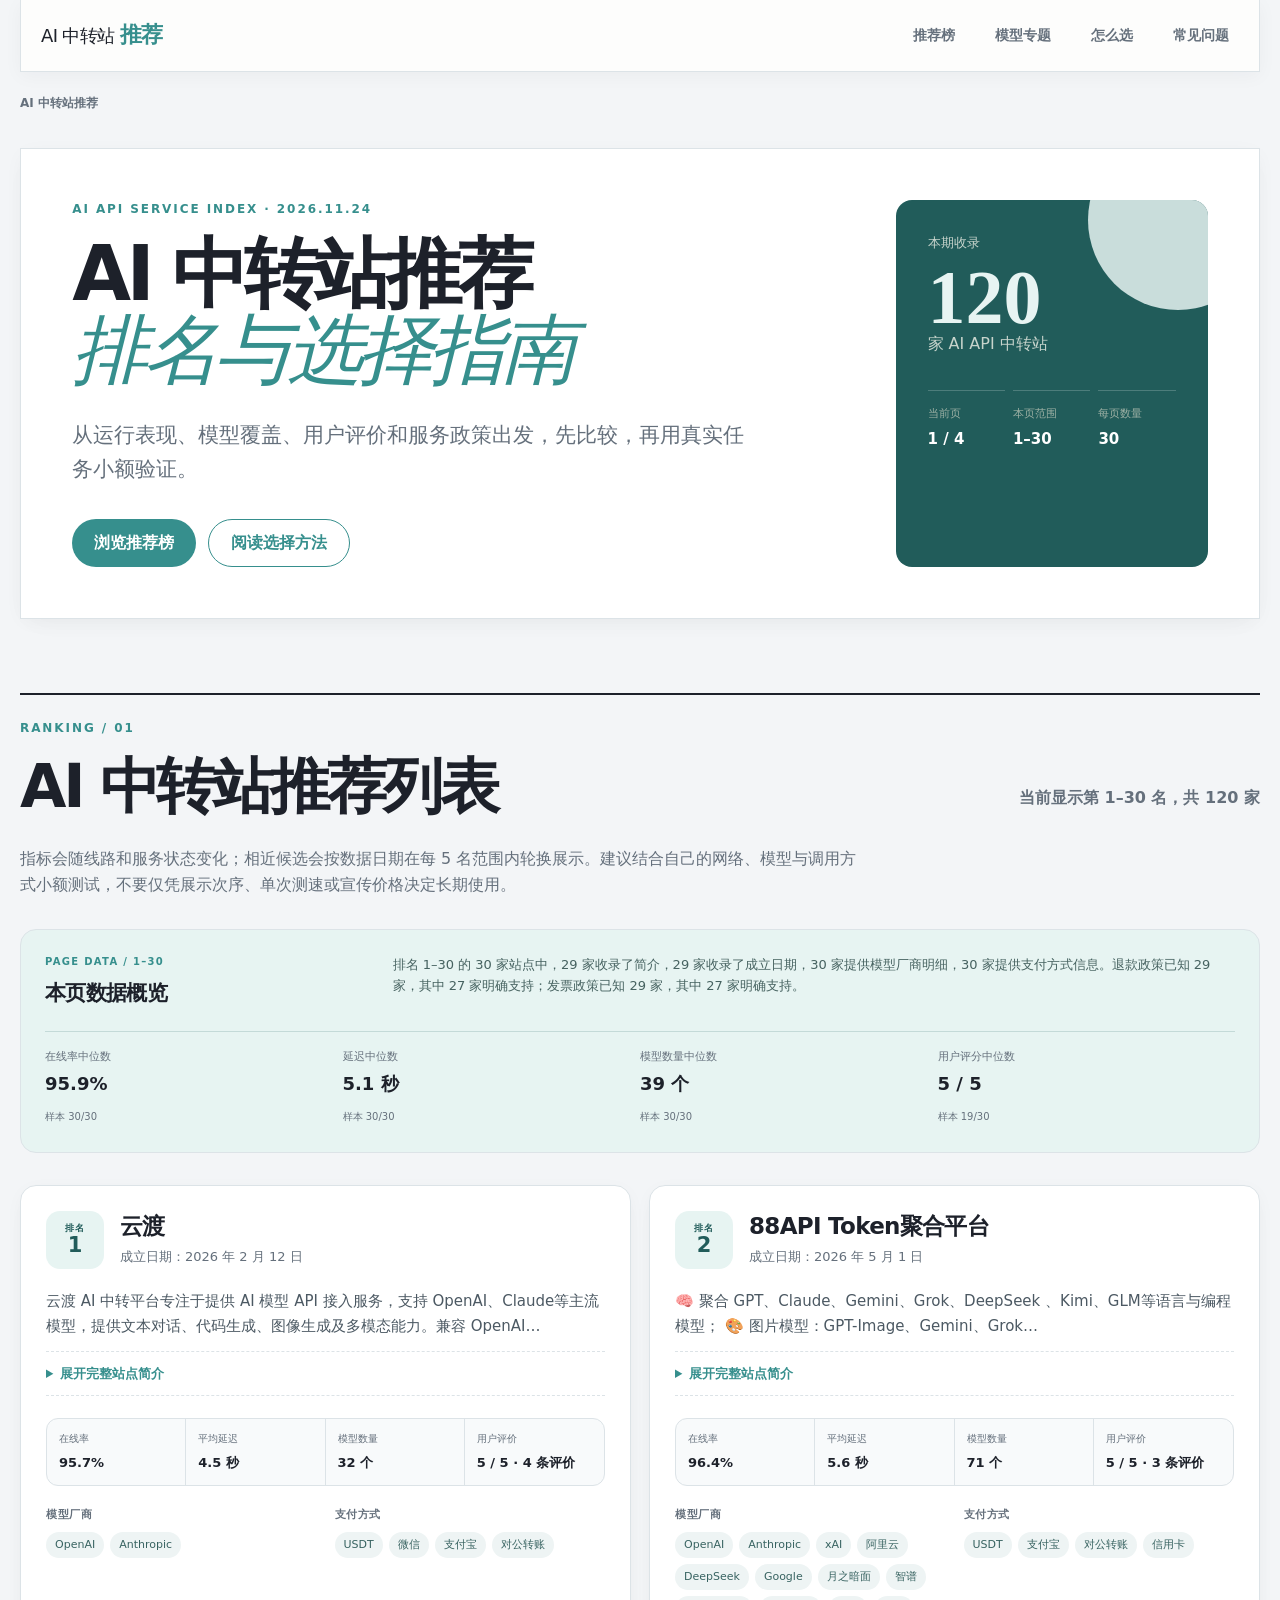
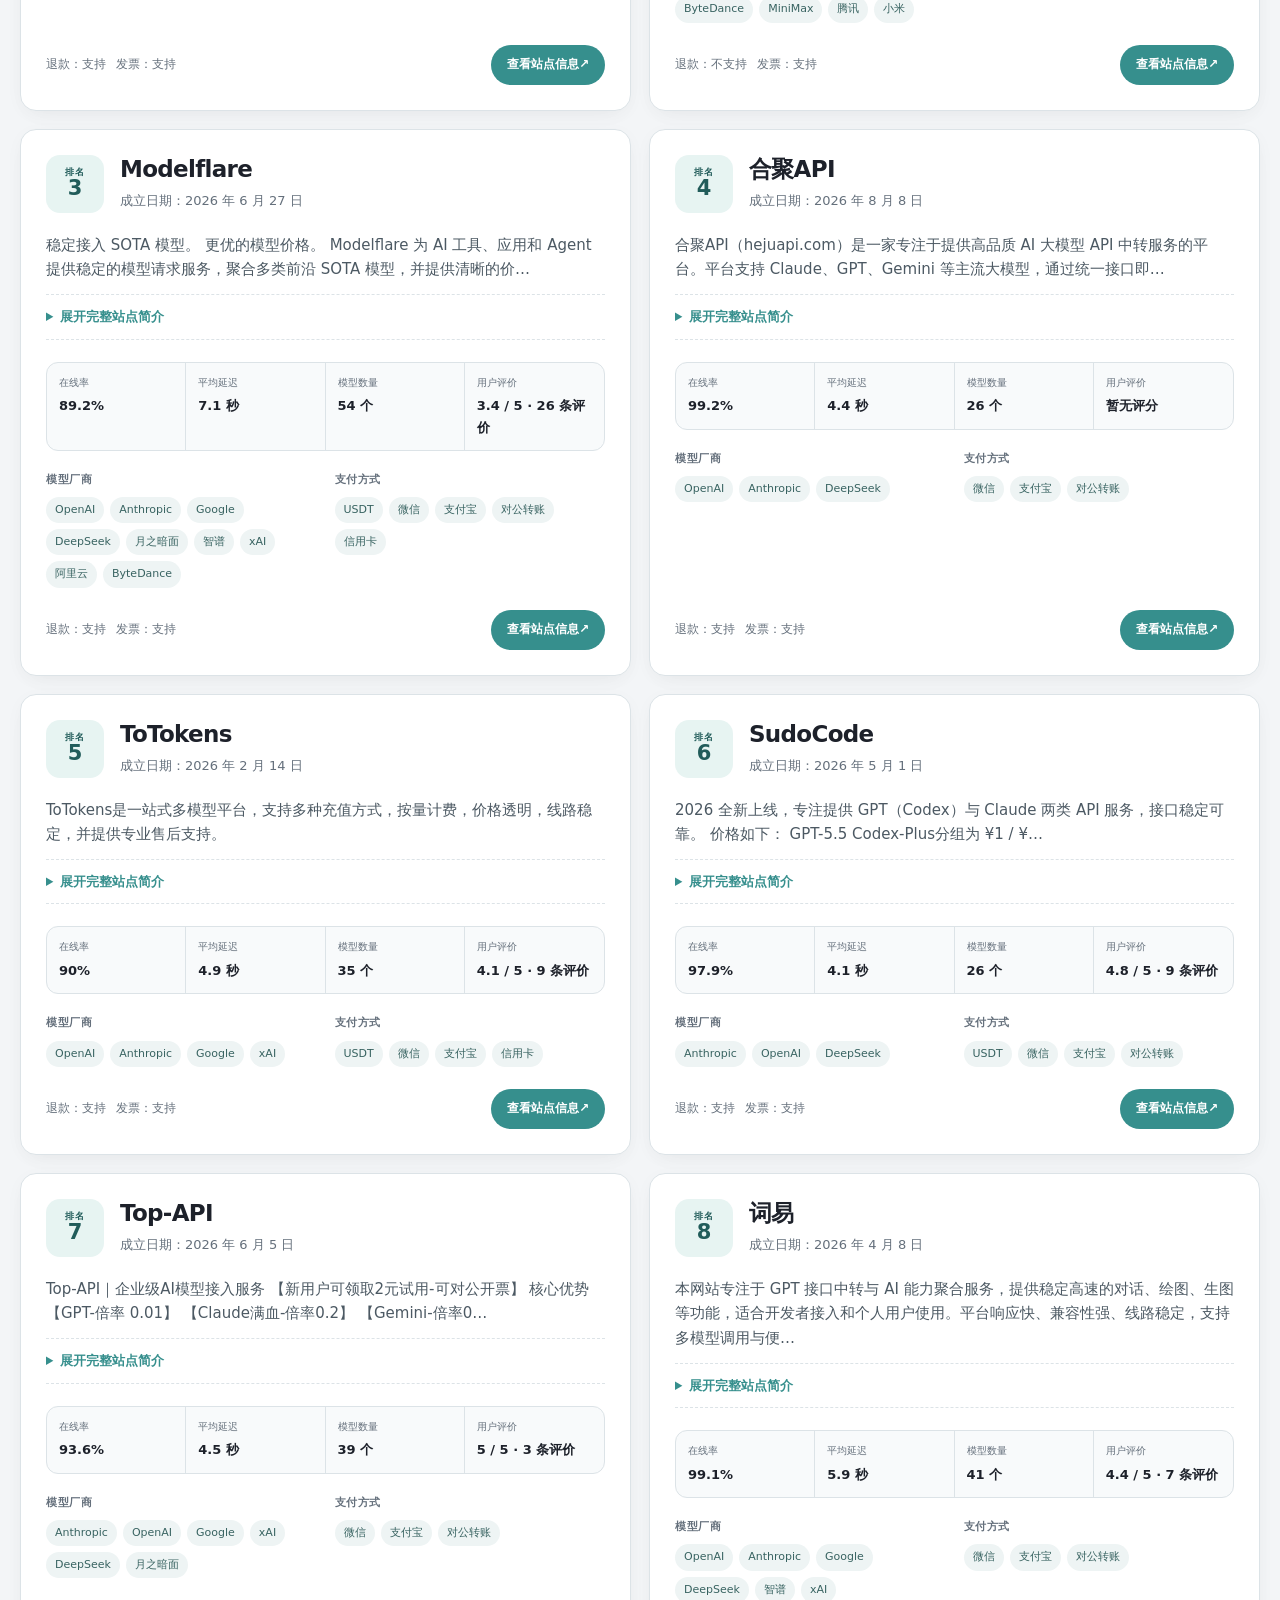
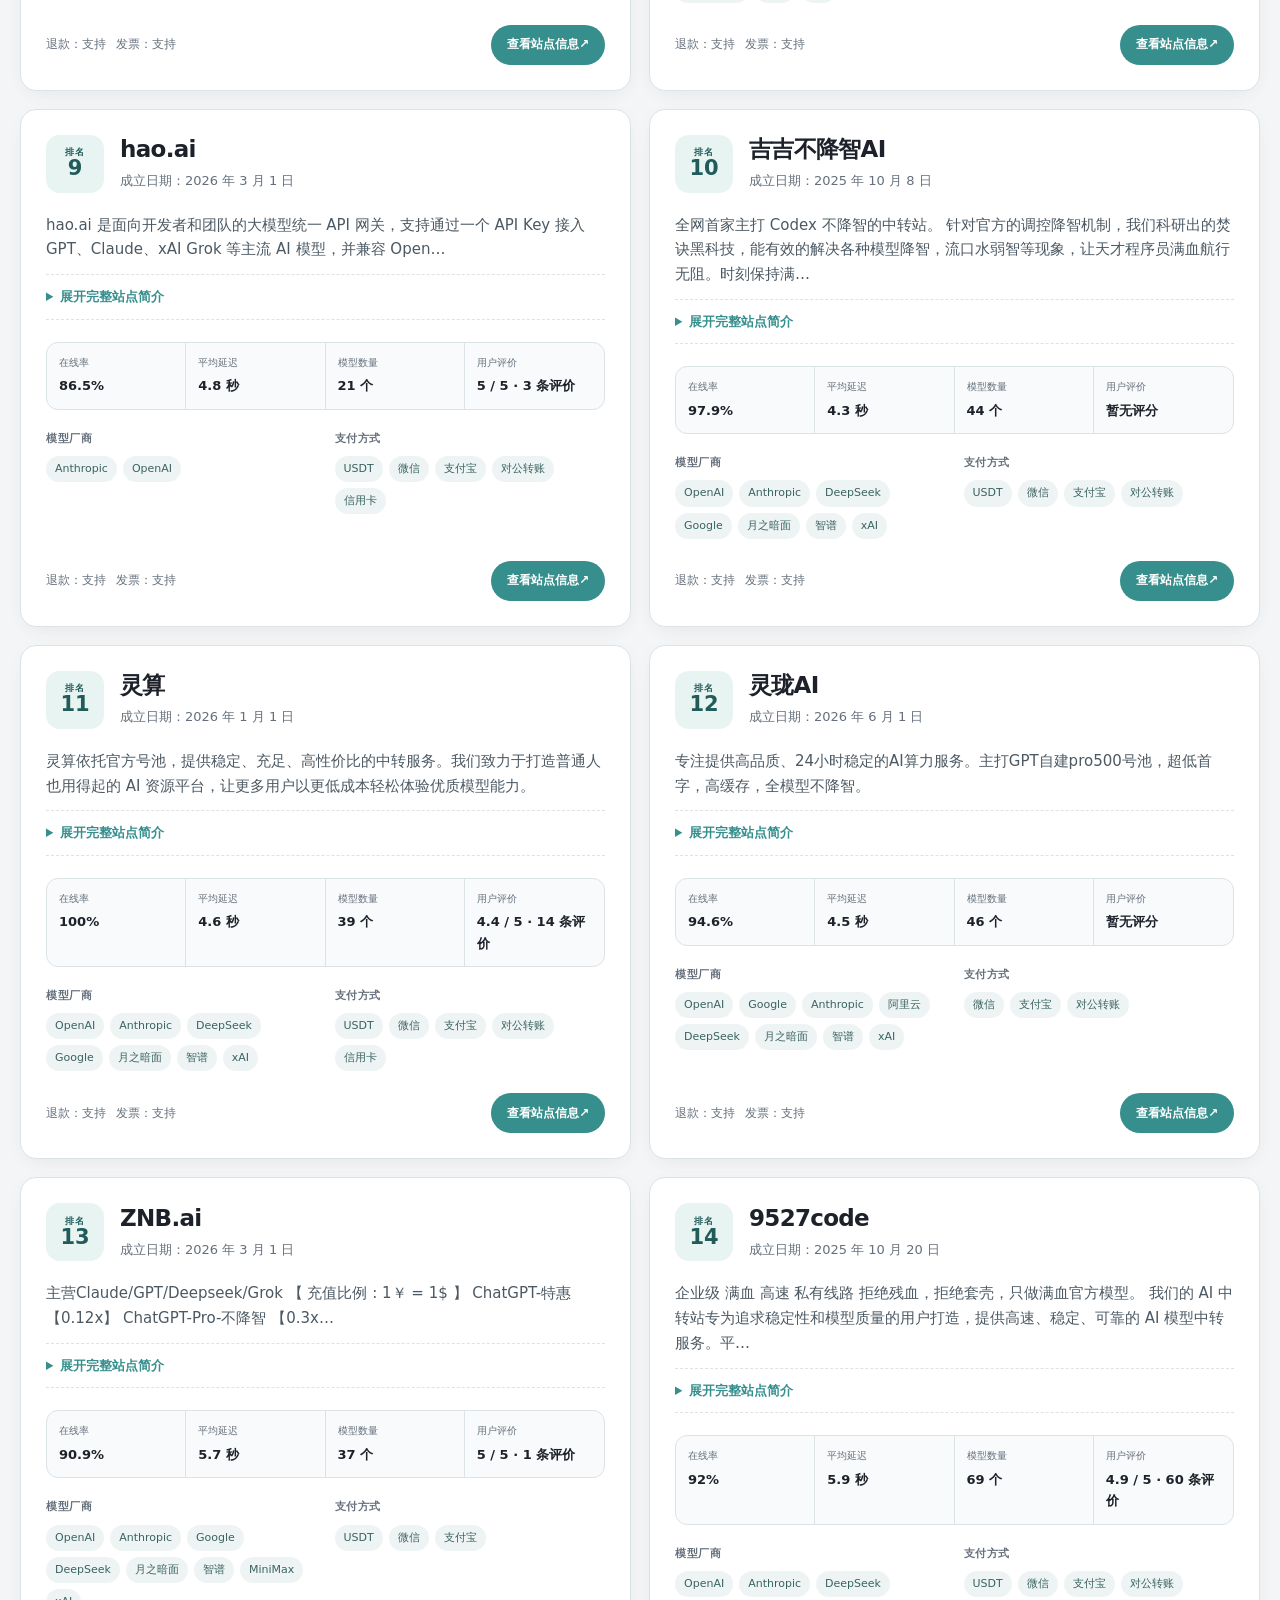
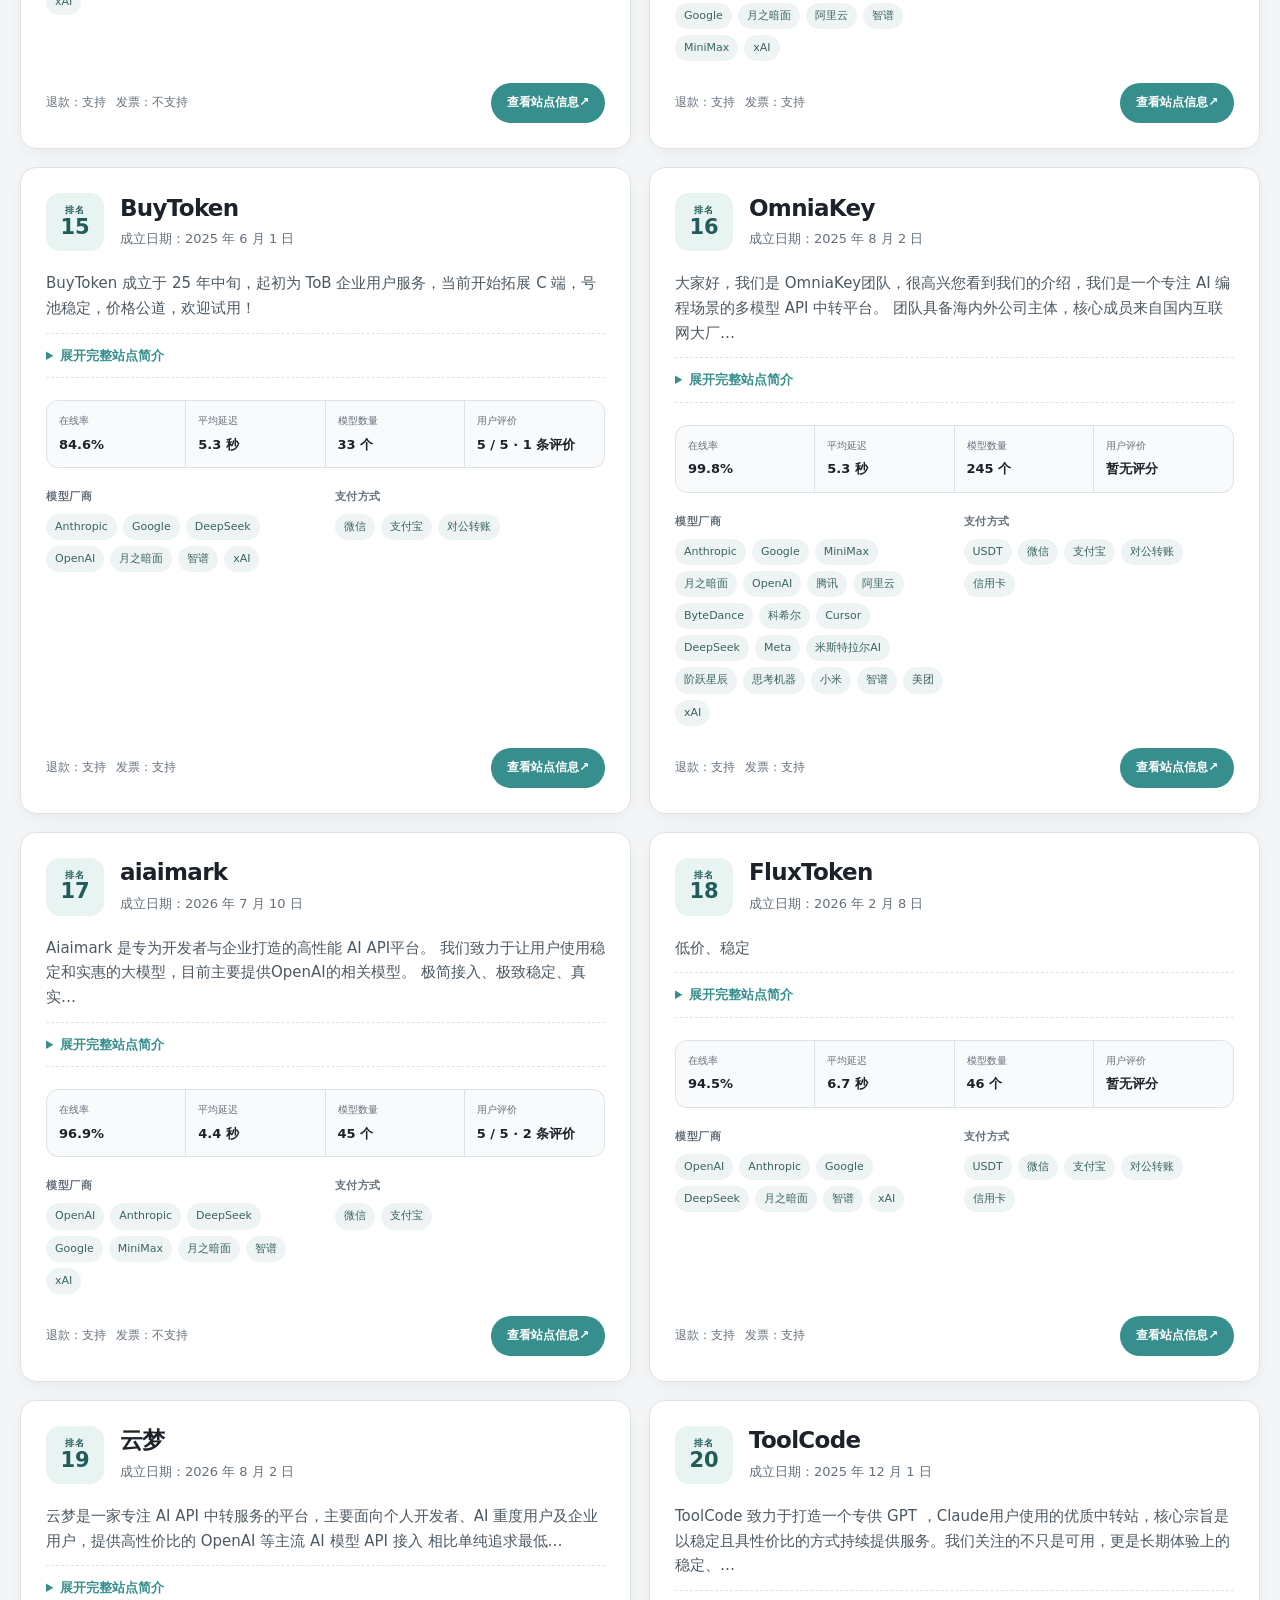
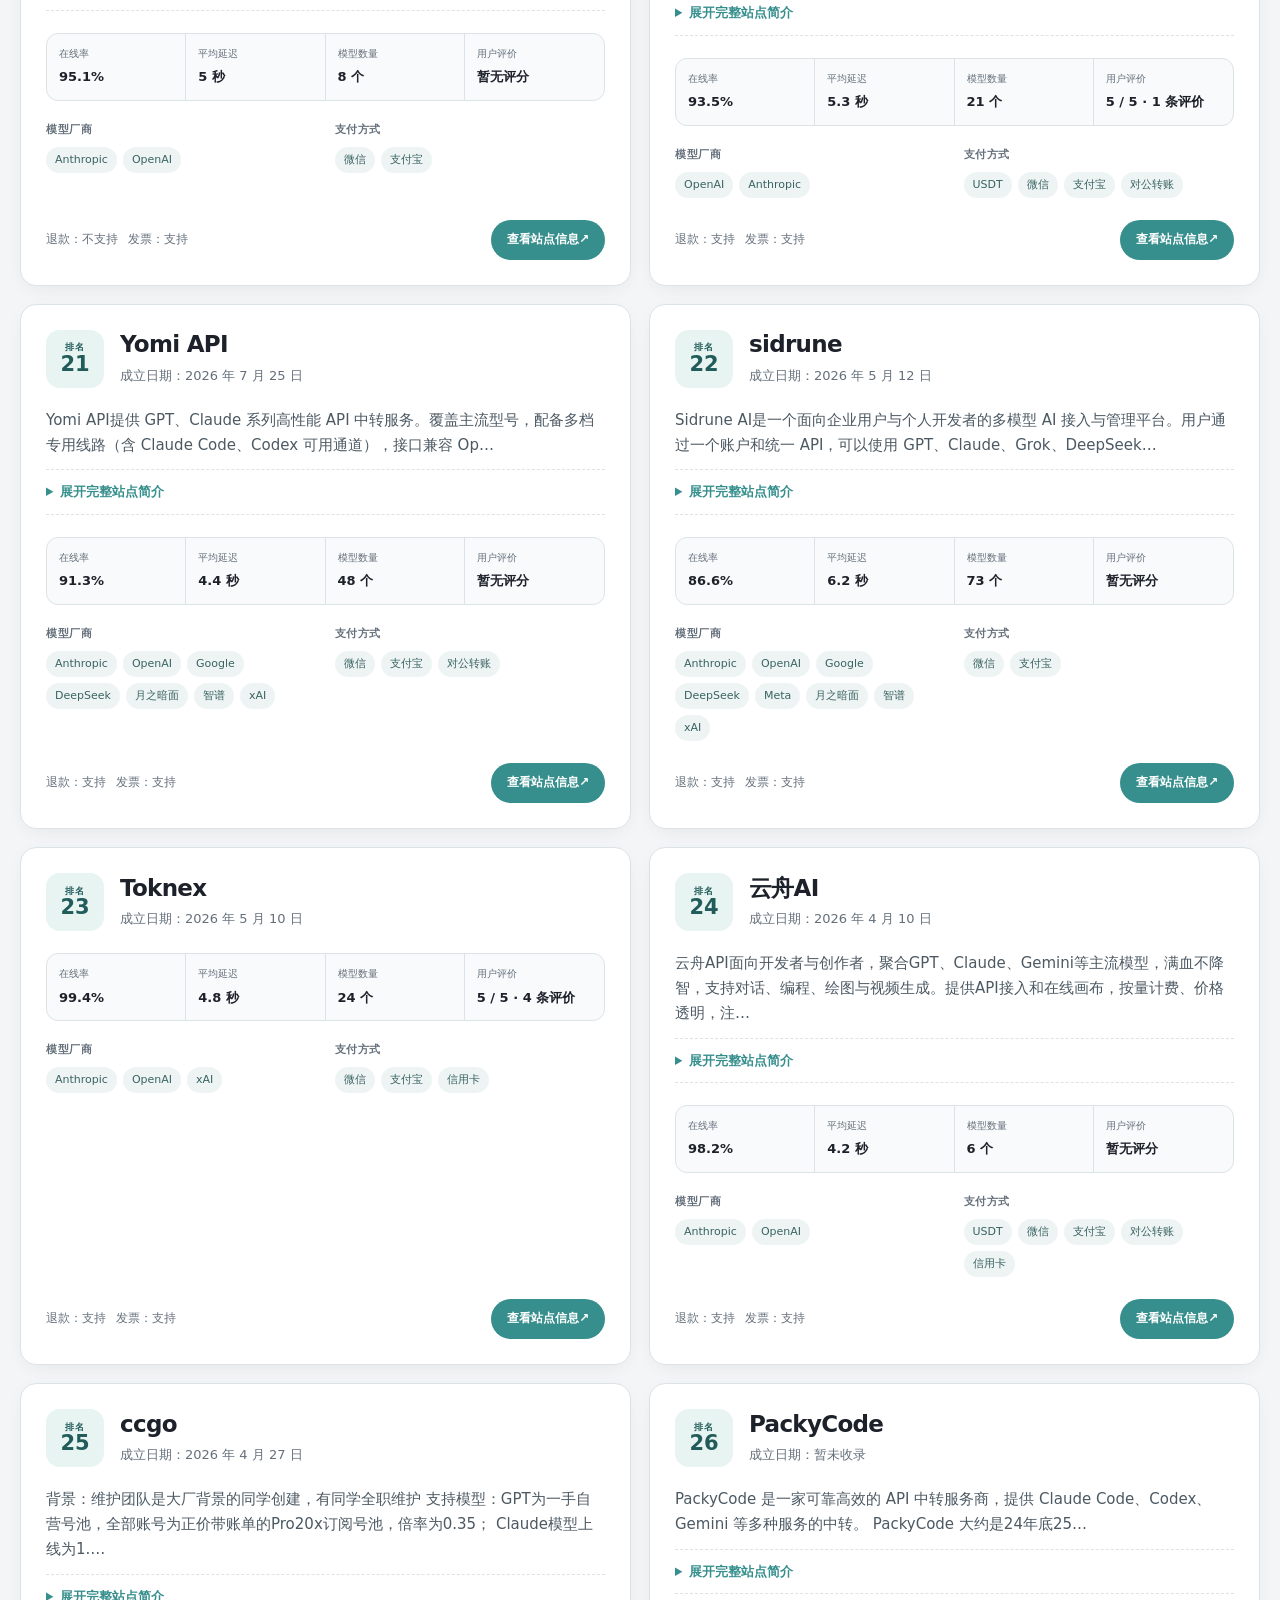
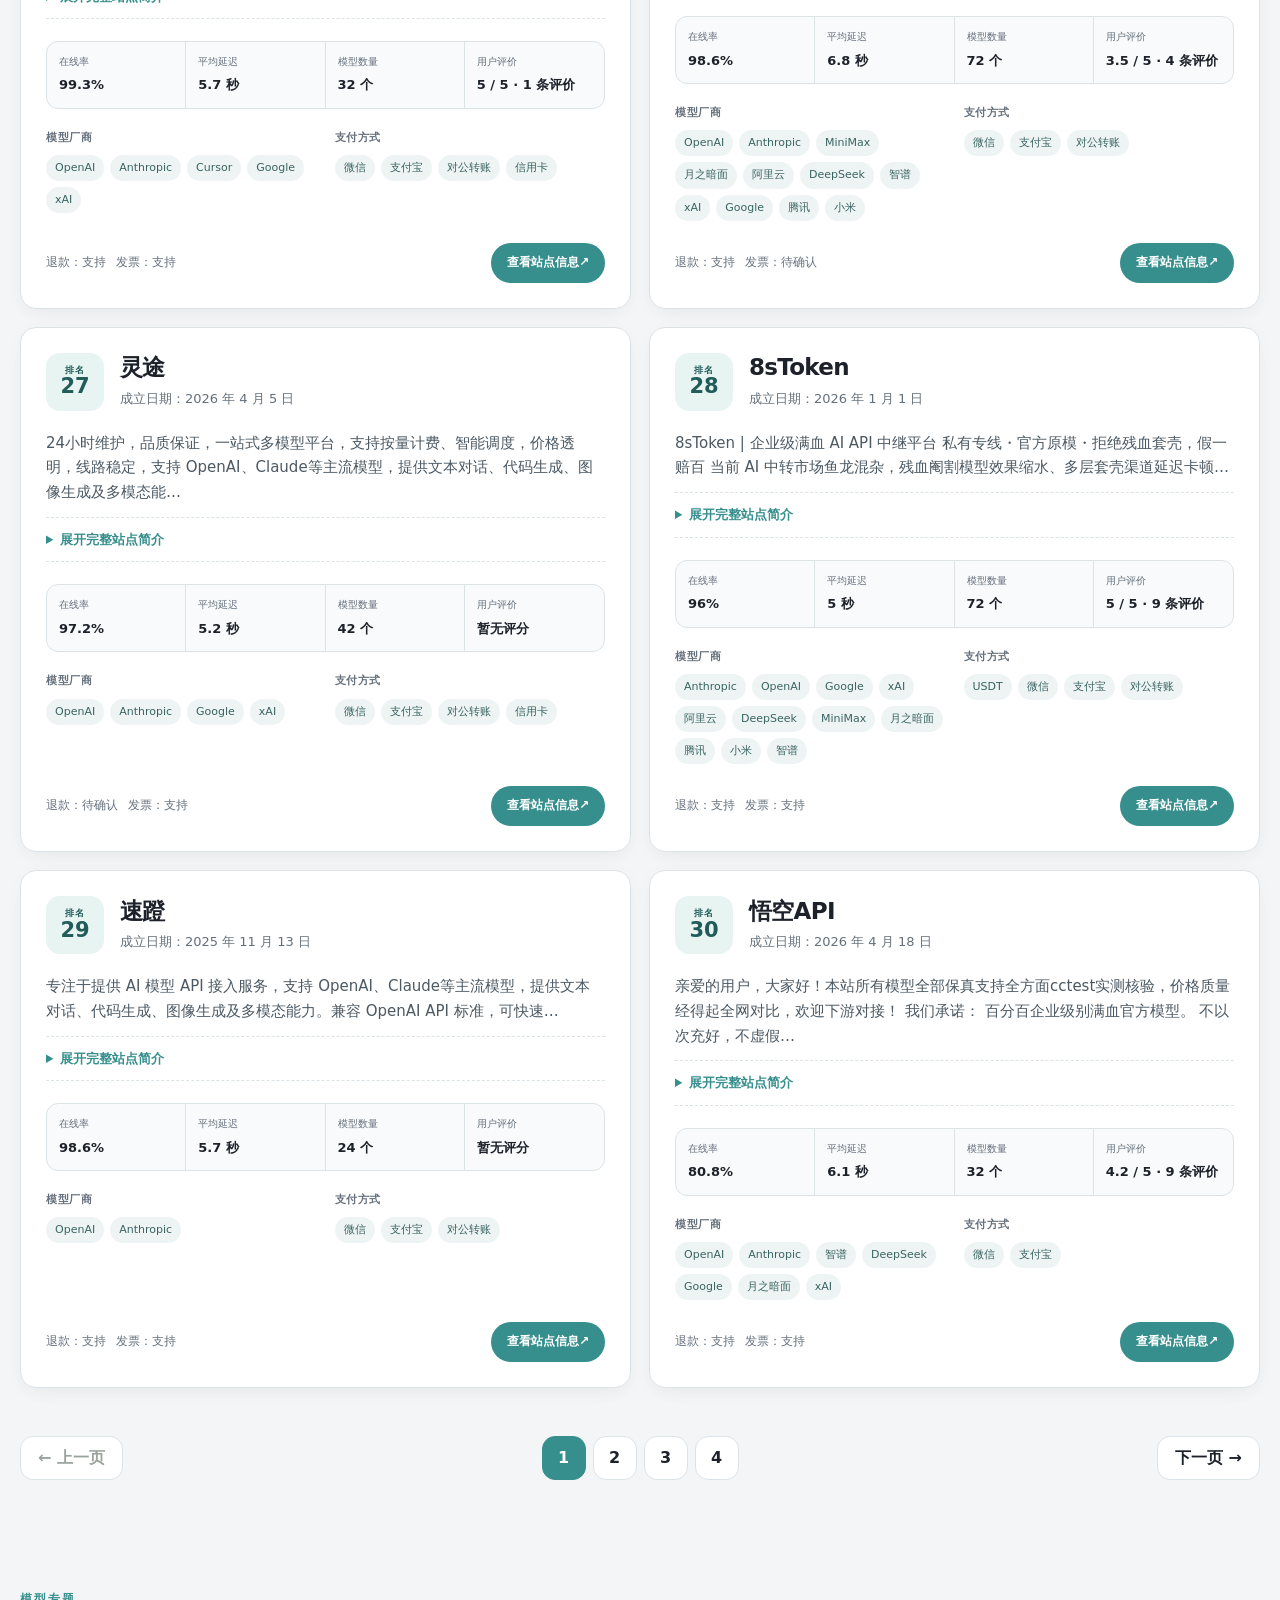
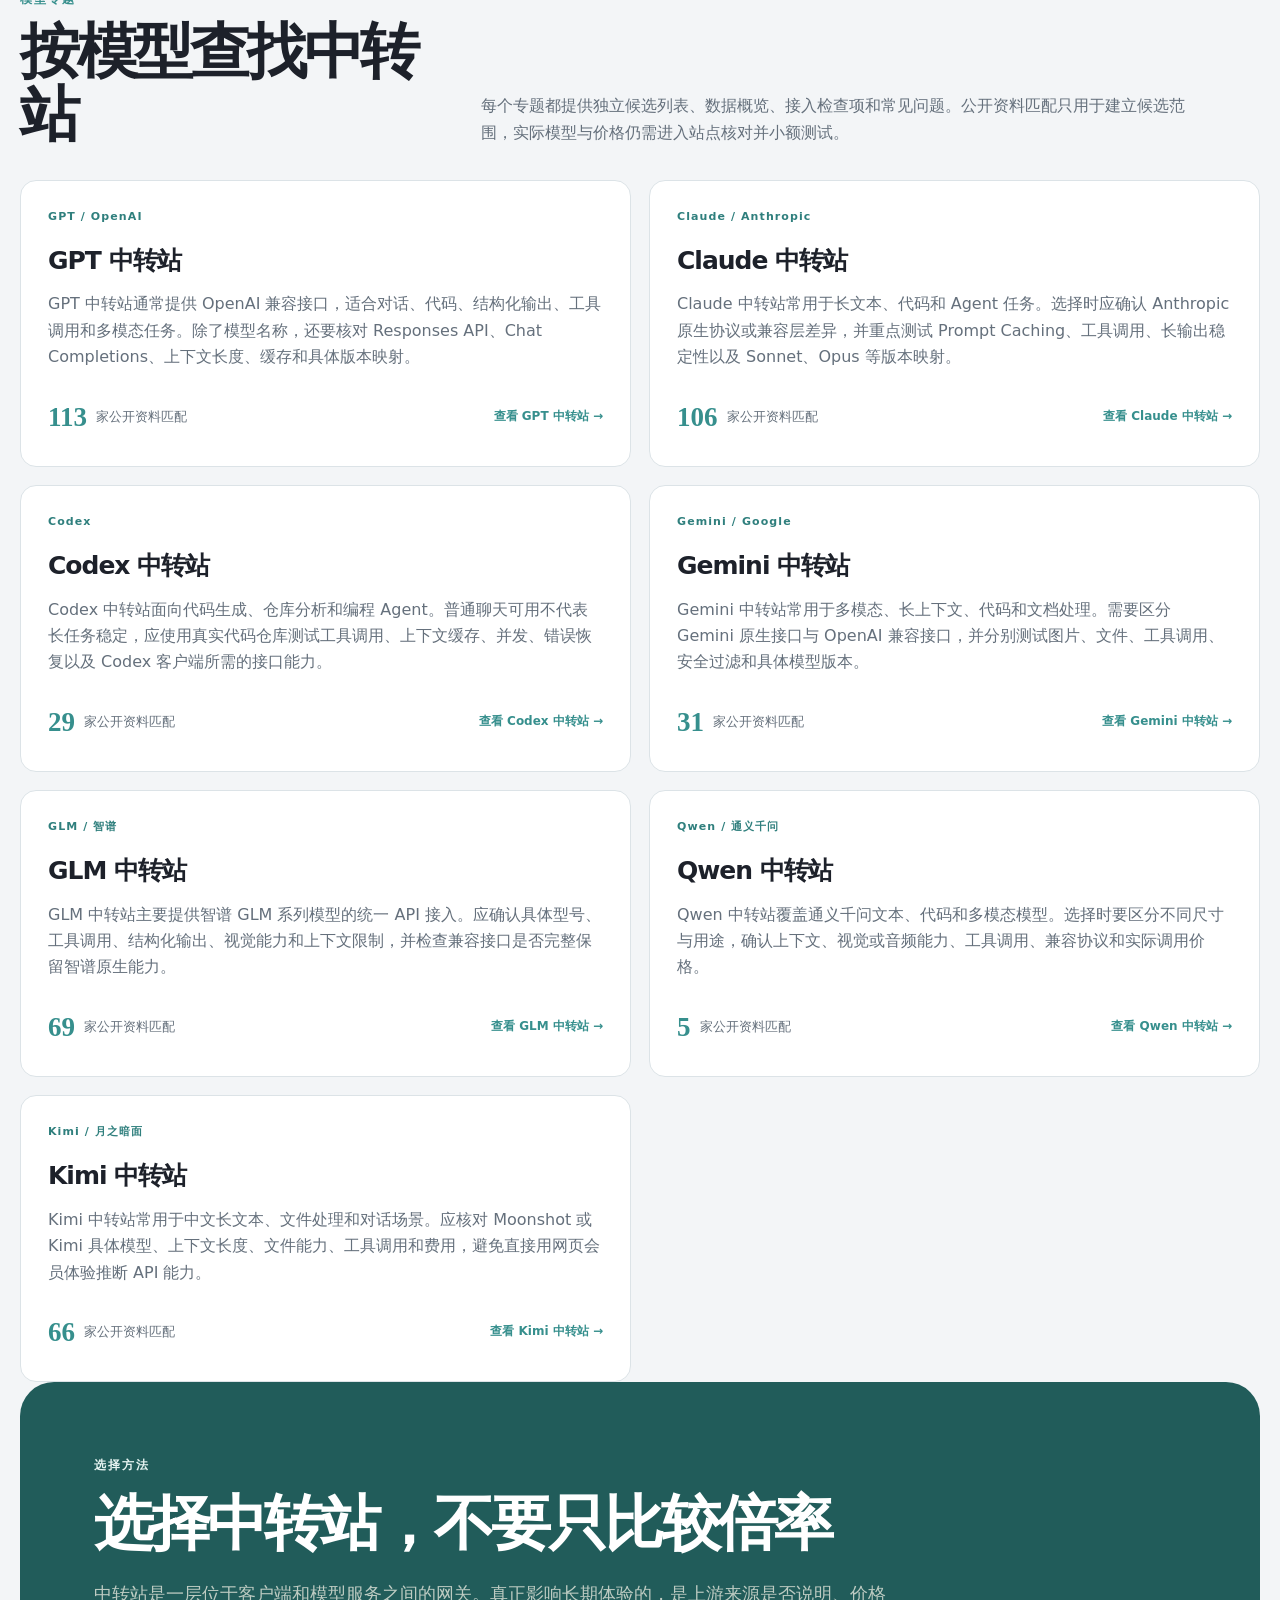
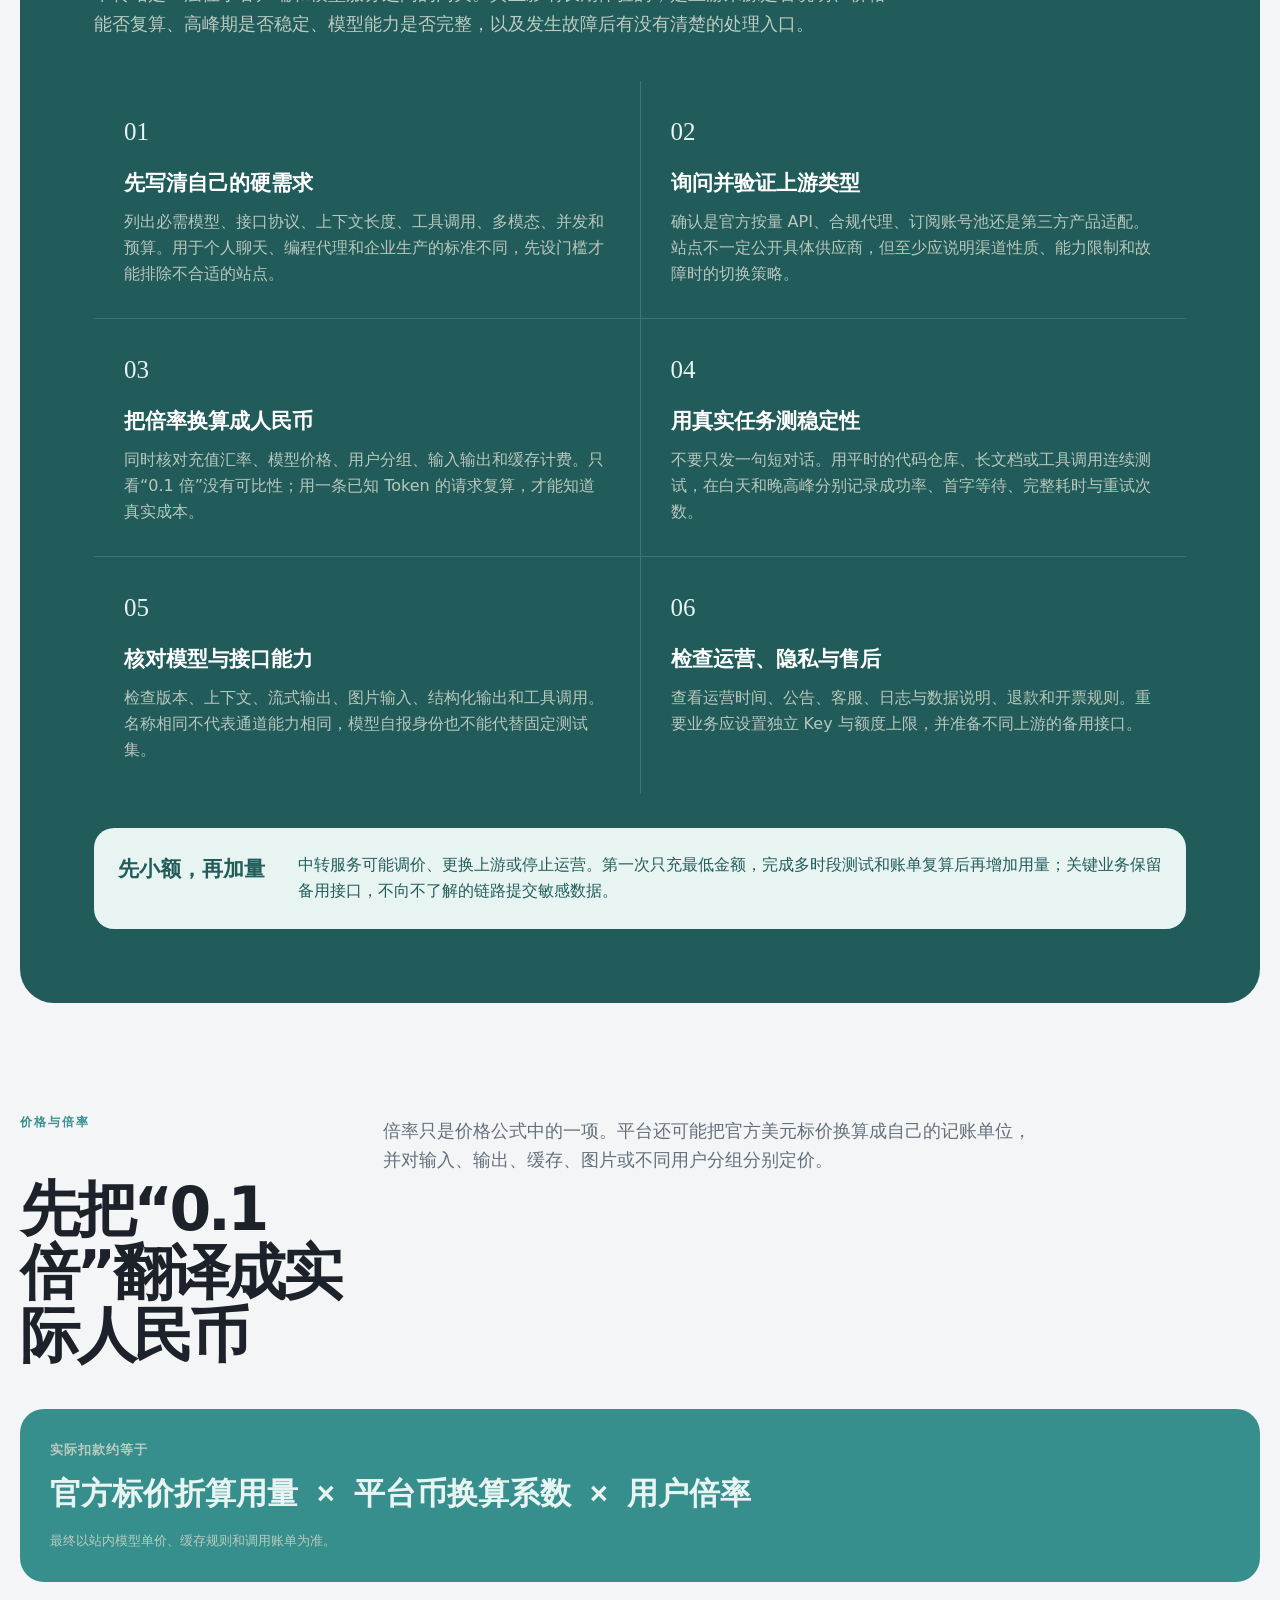
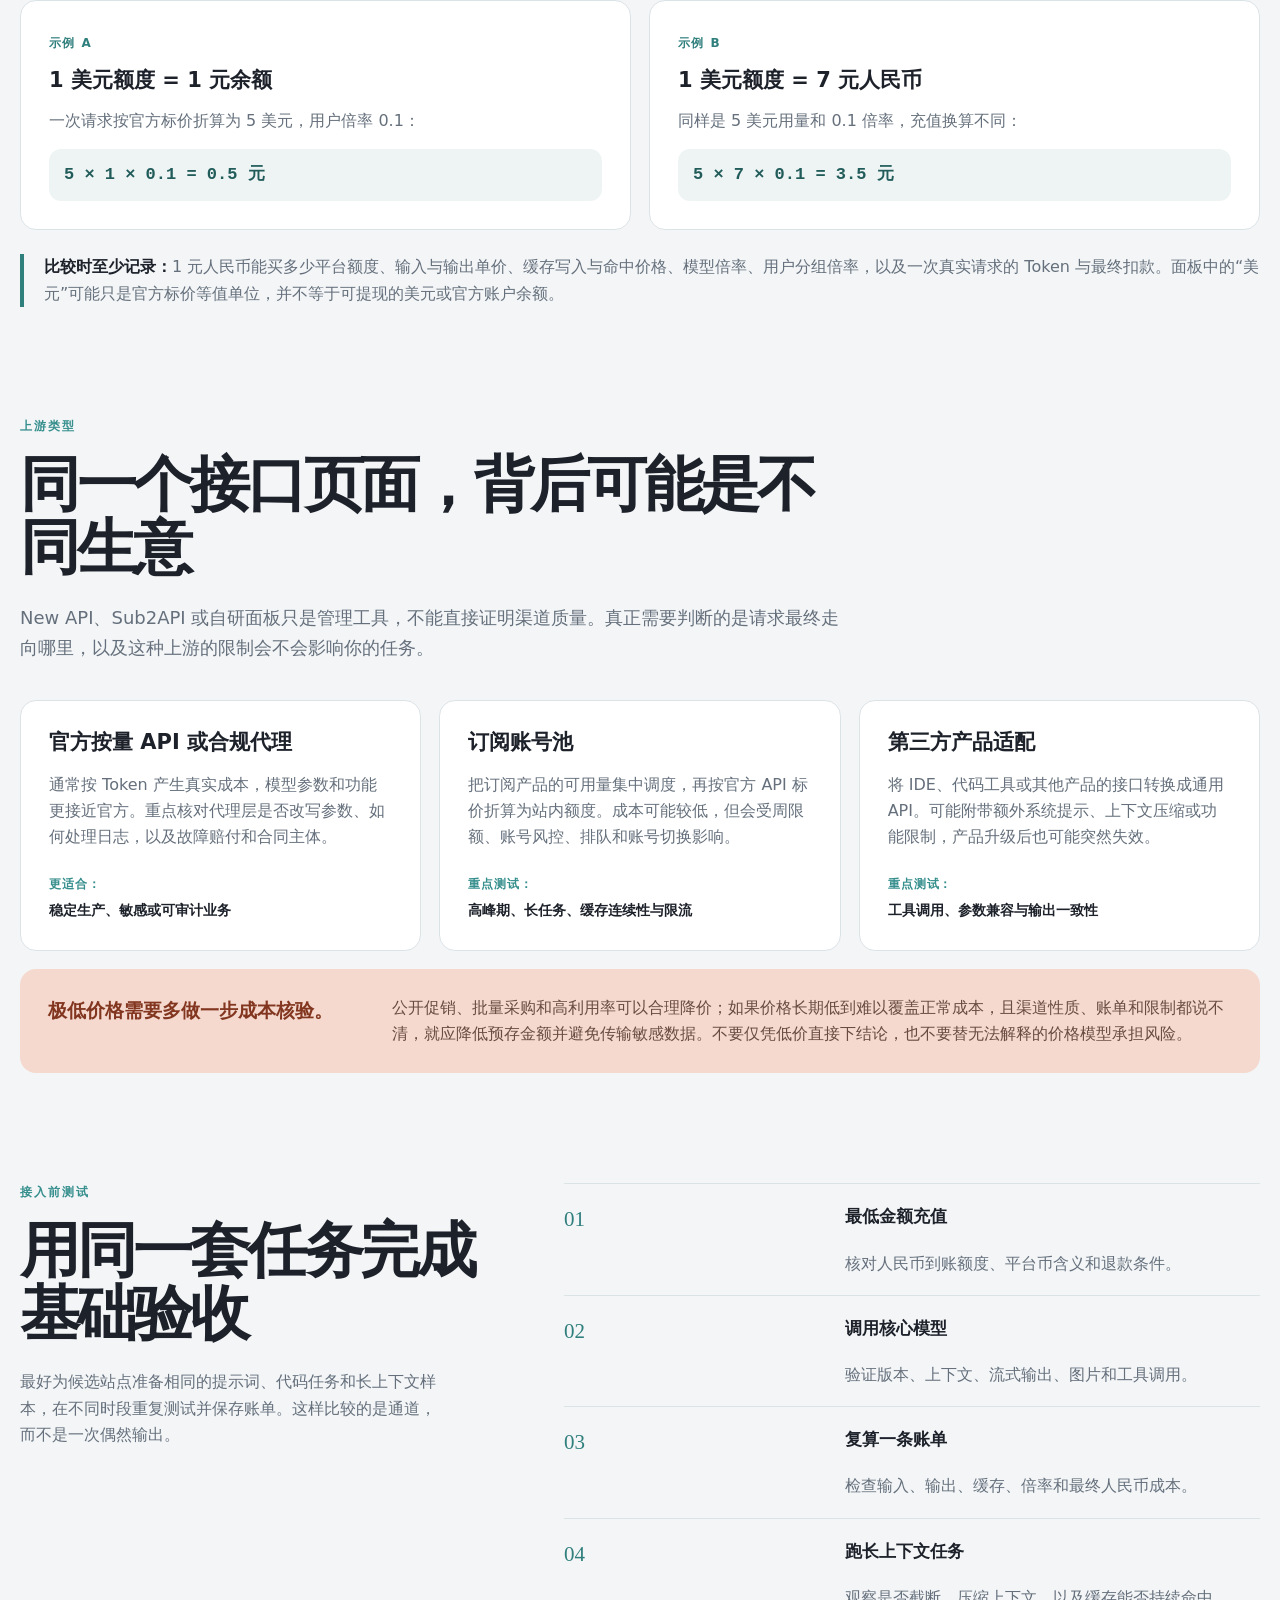
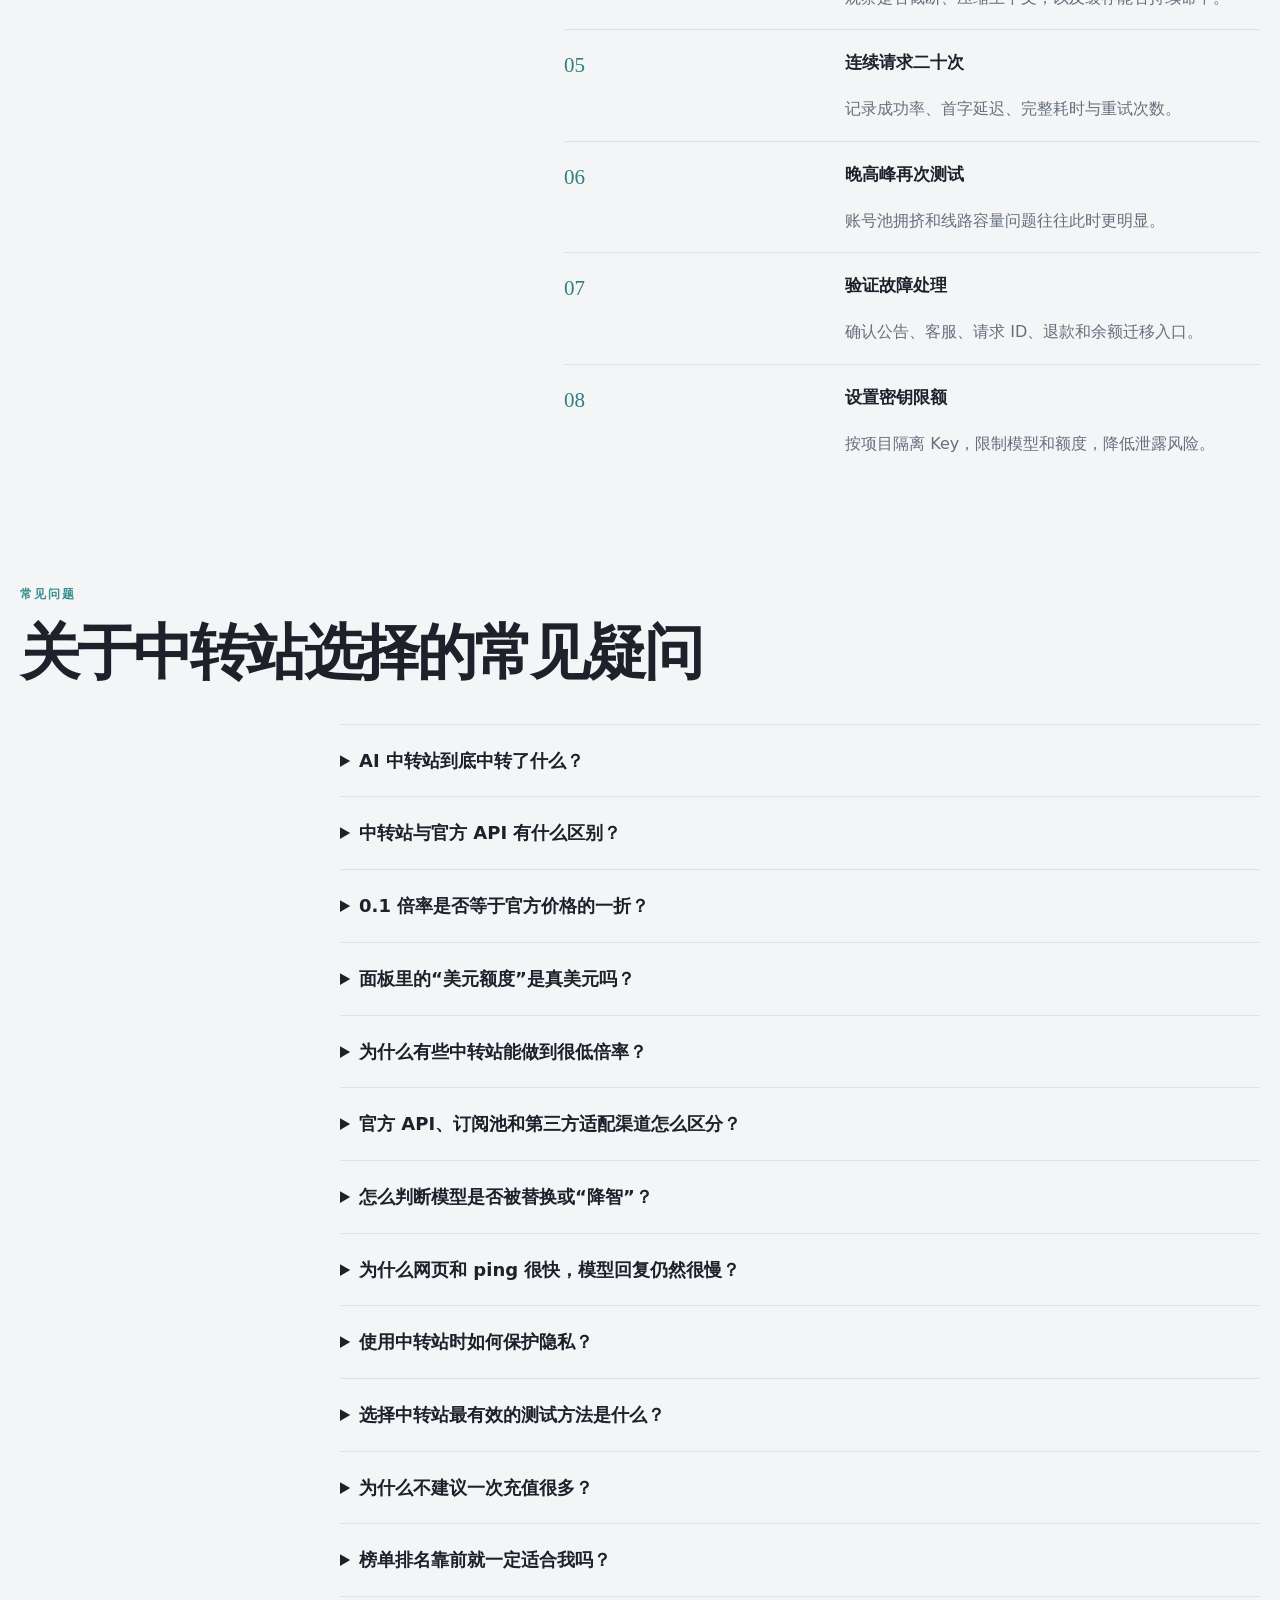
==== commit 02a941bc: "chore: update AI transit ranking" ====
--- a/index.html
+++ b/index.html
@@ -1 +1 @@
-<!doctype html><html lang="zh-CN"><head><meta charset="utf-8" /><meta name="viewport" content="width=device-width, initial-scale=1" /><title>AI 中转站推荐｜120 家 API 中转站排名、对比与选择指南</title><meta name="description" content="AI 中转站推荐收录 120 家 API 中转站，静态对比在线率、响应延迟、模型覆盖、支付方式与服务政策，并提供计费、安全和接入测试指南。" /><meta name="robots" content="index, follow, max-image-preview:large, max-snippet:-1" /><meta name="theme-color" content="#f3f5f7" /><meta property="og:type" content="website" /><meta property="og:title" content="AI 中转站推荐｜120 家 API 中转站排名、对比与选择指南" /><meta property="og:description" content="AI 中转站推荐收录 120 家 API 中转站，静态对比在线率、响应延迟、模型覆盖、支付方式与服务政策，并提供计费、安全和接入测试指南。" /><meta property="og:url" content="https://aizhongzhuanzhan.github.io/" /><meta property="og:site_name" content="AI 中转站推荐" /><meta property="og:locale" content="zh_CN" /><meta property="og:image" content="https://aizhongzhuanzhan.github.io/assets/og-image.svg" /><meta name="twitter:card" content="summary_large_image" /><meta name="twitter:title" content="AI 中转站推荐｜120 家 API 中转站排名、对比与选择指南" /><meta name="twitter:description" content="AI 中转站推荐收录 120 家 API 中转站，静态对比在线率、响应延迟、模型覆盖、支付方式与服务政策，并提供计费、安全和接入测试指南。" /><meta name="twitter:image" content="https://aizhongzhuanzhan.github.io/assets/og-image.svg" /><link rel="canonical" href="https://aizhongzhuanzhan.github.io/" /><link rel="alternate" hreflang="zh-CN" href="https://aizhongzhuanzhan.github.io/" /><link rel="next" href="https://aizhongzhuanzhan.github.io/page/2/" /><link rel="icon" href="./assets/favicon.svg" type="image/svg+xml" /><link rel="stylesheet" href="./assets/styles.min.css" /><script type="application/ld+json">{"@context":"https://schema.org","@graph":[{"@type":"WebSite","@id":"https://aizhongzhuanzhan.github.io/#website","url":"https://aizhongzhuanzhan.github.io/","name":"AI 中转站推荐","description":"AI API 中转站排名、服务指标与选择指南。","inLanguage":"zh-CN"},{"@type":"CollectionPage","@id":"https://aizhongzhuanzhan.github.io/#webpage","url":"https://aizhongzhuanzhan.github.io/","name":"AI 中转站推荐｜120 家 API 中转站排名、对比与选择指南","description":"AI 中转站推荐收录 120 家 API 中转站，静态对比在线率、响应延迟、模型覆盖、支付方式与服务政策，并提供计费、安全和接入测试指南。","inLanguage":"zh-CN","dateModified":"2026-11-23","isPartOf":{"@id":"https://aizhongzhuanzhan.github.io/#website"},"breadcrumb":{"@id":"https://aizhongzhuanzhan.github.io/#breadcrumb"},"mainEntity":{"@id":"https://aizhongzhuanzhan.github.io/#ranking"},"hasPart":[{"@id":"https://aizhongzhuanzhan.github.io/gpt-zhongzhuanzhan/#webpage"},{"@id":"https://aizhongzhuanzhan.github.io/claude-zhongzhuanzhan/#webpage"},{"@id":"https://aizhongzhuanzhan.github.io/codex-zhongzhuanzhan/#webpage"},{"@id":"https://aizhongzhuanzhan.github.io/gemini-zhongzhuanzhan/#webpage"},{"@id":"https://aizhongzhuanzhan.github.io/glm-zhongzhuanzhan/#webpage"},{"@id":"https://aizhongzhuanzhan.github.io/qwen-zhongzhuanzhan/#webpage"},{"@id":"https://aizhongzhuanzhan.github.io/kimi-zhongzhuanzhan/#webpage"}]},{"@type":"BreadcrumbList","@id":"https://aizhongzhuanzhan.github.io/#breadcrumb","itemListElement":[{"@type":"ListItem","position":1,"name":"AI 中转站推荐","item":"https://aizhongzhuanzhan.github.io/"}]},{"@type":"ItemList","@id":"https://aizhongzhuanzhan.github.io/#ranking","name":"AI 中转站推荐","numberOfItems":120,"itemListOrder":"https://schema.org/ItemListOrderAscending","itemListElement":[{"@type":"ListItem","position":1,"item":{"@type":"Service","name":"88API Token聚合平台","url":"https://www.hvoyai.com/sites/88apiai/","description":"综合排名第 1；成立日期 2026-05-01；在线率 94.8%；平均延迟 5.4 秒；收录模型 71 个；用户评分 5/5（3 条评价）；退款政策：不支持；发票政策：支持。"}},{"@type":"ListItem","position":2,"item":{"@type":"Service","name":"Top-API","url":"https://www.hvoyai.com/sites/apitopcom/","description":"综合排名第 2；成立日期 2026-06-05；在线率 94.5%；平均延迟 4.1 秒；收录模型 39 个；用户评分 5/5（3 条评价）；退款政策：支持；发票政策：支持。"}},{"@type":"ListItem","position":3,"item":{"@type":"Service","name":"Modelflare","url":"https://www.hvoyai.com/sites/originmodelflaredev/","description":"综合排名第 3；成立日期 2026-06-27；在线率 94.7%；平均延迟 5.3 秒；收录模型 53 个；用户评分 3.3/5（24 条评价）；退款政策：支持；发票政策：支持。"}},{"@type":"ListItem","position":4,"item":{"@type":"Service","name":"ToTokens","url":"https://www.hvoyai.com/sites/totokenscc/","description":"综合排名第 4；成立日期 2026-02-14；在线率 95.7%；平均延迟 4.4 秒；收录模型 35 个；用户评分 4.1/5（9 条评价）；退款政策：支持；发票政策：支持。"}},{"@type":"ListItem","position":5,"item":{"@type":"Service","name":"云渡","url":"https://www.hvoyai.com/sites/yundulol/","description":"综合排名第 5；成立日期 2026-02-12；在线率 93%；平均延迟 4.1 秒；收录模型 32 个；用户评分 5/5（4 条评价）；退款政策：支持；发票政策：支持。"}},{"@type":"ListItem","position":6,"item":{"@type":"Service","name":"SudoCode","url":"https://www.hvoyai.com/sites/sudocodechat/","description":"综合排名第 6；成立日期 2026-05-01；在线率 91.9%；平均延迟 3.4 秒；收录模型 26 个；用户评分 4.8/5（9 条评价）；退款政策：支持；发票政策：支持。"}},{"@type":"ListItem","position":7,"item":{"@type":"Service","name":"hao.ai","url":"https://www.hvoyai.com/sites/haoai/","description":"综合排名第 7；成立日期 2026-03-01；在线率 90.7%；平均延迟 3.6 秒；收录模型 21 个；用户评分 5/5（3 条评价）；退款政策：支持；发票政策：支持。"}},{"@type":"ListItem","position":8,"item":{"@type":"Service","name":"灵算","url":"https://www.hvoyai.com/sites/lingsuansi/","description":"综合排名第 8；成立日期 2026-01-01；在线率 100%；平均延迟 4 秒；收录模型 39 个；用户评分 4.4/5（14 条评价）；退款政策：支持；发票政策：支持。"}},{"@type":"ListItem","position":9,"item":{"@type":"Service","name":"合聚API","url":"https://www.hvoyai.com/sites/hejuapicom/","description":"综合排名第 9；成立日期 2026-08-08；在线率 90.4%；平均延迟 3.8 秒；收录模型 27 个；退款政策：支持；发票政策：支持。"}},{"@type":"ListItem","position":10,"item":{"@type":"Service","name":"BuyToken","url":"https://www.hvoyai.com/sites/buytokenwork/","description":"综合排名第 10；成立日期 2025-06-01；在线率 81.6%；平均延迟 5.2 秒；收录模型 33 个；用户评分 5/5（1 条评价）；退款政策：支持；发票政策：支持。"}},{"@type":"ListItem","position":11,"item":{"@type":"Service","name":"ZNB.ai","url":"https://www.hvoyai.com/sites/znbcodecom/","description":"综合排名第 11；成立日期 2026-03-01；在线率 88.9%；平均延迟 5.6 秒；收录模型 37 个；用户评分 5/5（1 条评价）；退款政策：支持；发票政策：不支持。"}},{"@type":"ListItem","position":12,"item":{"@type":"Service","name":"灵珑AI","url":"https://www.hvoyai.com/sites/linlongscom/","description":"综合排名第 12；成立日期 2026-06-01；在线率 99.9%；平均延迟 4.2 秒；收录模型 46 个；退款政策：支持；发票政策：支持。"}},{"@type":"ListItem","position":13,"item":{"@type":"Service","name":"aiaimark","url":"https://www.hvoyai.com/sites/aiaimarkcom/","description":"综合排名第 13；成立日期 2026-07-10；在线率 98.3%；平均延迟 3.9 秒；收录模型 45 个；用户评分 5/5（2 条评价）；退款政策：支持；发票政策：不支持。"}},{"@type":"ListItem","position":14,"item":{"@type":"Service","name":"词易","url":"https://www.hvoyai.com/sites/chiyicncom/","description":"综合排名第 14；成立日期 2026-04-08；在线率 100%；平均延迟 5 秒；收录模型 41 个；用户评分 4.4/5（7 条评价）；退款政策：支持；发票政策：支持。"}},{"@type":"ListItem","position":15,"item":{"@type":"Service","name":"吉吉不降智AI","url":"https://www.hvoyai.com/sites/jijicc/","description":"综合排名第 15；成立日期 2025-10-08；在线率 92.7%；平均延迟 8.8 秒；收录模型 47 个；退款政策：支持；发票政策：支持。"}},{"@type":"ListItem","position":16,"item":{"@type":"Service","name":"悟空API","url":"https://www.hvoyai.com/sites/wkapipro/","description":"综合排名第 16；成立日期 2026-04-18；在线率 96.9%；平均延迟 4.9 秒；收录模型 32 个；用户评分 4.2/5（9 条评价）；退款政策：支持；发票政策：支持。"}},{"@type":"ListItem","position":17,"item":{"@type":"Service","name":"Yomi API","url":"https://www.hvoyai.com/sites/yomiapicom/","description":"综合排名第 17；成立日期 2026-07-25；在线率 90.8%；平均延迟 3.9 秒；收录模型 47 个；退款政策：支持；发票政策：支持。"}},{"@type":"ListItem","position":18,"item":{"@type":"Service","name":"OmniaKey","url":"https://www.hvoyai.com/sites/omniakeycom/","description":"综合排名第 18；成立日期 2025-08-02；在线率 99.9%；平均延迟 5 秒；收录模型 245 个；退款政策：支持；发票政策：支持。"}},{"@type":"ListItem","position":19,"item":{"@type":"Service","name":"FluxToken","url":"https://www.hvoyai.com/sites/fluxtokenai/","description":"综合排名第 19；成立日期 2026-02-08；在线率 98.8%；平均延迟 5.8 秒；收录模型 46 个；退款政策：支持；发票政策：支持。"}},{"@type":"ListItem","position":20,"item":{"@type":"Service","name":"9527code","url":"https://www.hvoyai.com/sites/9527codes/","description":"综合排名第 20；成立日期 2025-10-20；在线率 95.2%；平均延迟 5.3 秒；收录模型 69 个；用户评分 4.9/5（60 条评价）；退款政策：支持；发票政策：支持。"}},{"@type":"ListItem","position":21,"item":{"@type":"Service","name":"8sToken","url":"https://www.hvoyai.com/sites/8stokencom/","description":"综合排名第 21；成立日期 2026-01-01；在线率 98.6%；平均延迟 4.6 秒；收录模型 72 个；用户评分 5/5（9 条评价）；退款政策：支持；发票政策：支持。"}},{"@type":"ListItem","position":22,"item":{"@type":"Service","name":"Toknex","url":"https://www.hvoyai.com/sites/toknexme/","description":"综合排名第 22；成立日期 2026-05-10；在线率 100%；平均延迟 4.6 秒；收录模型 24 个；用户评分 5/5（4 条评价）；退款政策：支持；发票政策：支持。"}},{"@type":"ListItem","position":23,"item":{"@type":"Service","name":"云舟AI","url":"https://www.hvoyai.com/sites/yunzhouapicom/","description":"综合排名第 23；成立日期 2026-04-10；在线率 100%；平均延迟 3.8 秒；收录模型 5 个；退款政策：支持；发票政策：支持。"}},{"@type":"ListItem","position":24,"item":{"@type":"Service","name":"iKunAPI","url":"https://www.hvoyai.com/sites/aikunuk/","description":"综合排名第 24；成立日期 2026-05-10；在线率 99%；平均延迟 4.4 秒；收录模型 7 个；退款政策：支持；发票政策：支持。"}},{"@type":"ListItem","position":25,"item":{"@type":"Service","name":"sudocode.us","url":"https://www.hvoyai.com/sites/sudocodeus/","description":"综合排名第 25；成立日期 2026-01-04；在线率 100%；平均延迟 3.9 秒；收录模型 62 个；退款政策：支持；发票政策：支持。"}},{"@type":"ListItem","position":26,"item":{"@type":"Service","name":"jcode","url":"https://www.hvoyai.com/sites/jcodecc/","description":"综合排名第 26；成立日期 2025-12-18；在线率 98.2%；平均延迟 4.8 秒；收录模型 28 个；退款政策：支持；发票政策：不支持。"}},{"@type":"ListItem","position":27,"item":{"@type":"Service","name":"灵途","url":"https://www.hvoyai.com/sites/lingtuapinet/","description":"综合排名第 27；成立日期 2026-04-05；在线率 99.5%；平均延迟 4.9 秒；收录模型 42 个；发票政策：支持。"}},{"@type":"ListItem","position":28,"item":{"@type":"Service","name":"PackyCode","url":"https://www.hvoyai.com/sites/packyapiai/","description":"综合排名第 28；在线率 99.8%；平均延迟 6.2 秒；收录模型 72 个；用户评分 3.5/5（4 条评价）；退款政策：支持。"}},{"@type":"ListItem","position":29,"item":{"@type":"Service","name":"SvenX","url":"https://www.hvoyai.com/sites/svenxtop/","description":"综合排名第 29；成立日期 2026-03-01；在线率 99%；平均延迟 4.4 秒；收录模型 19 个；退款政策：支持；发票政策：支持。"}},{"@type":"ListItem","position":30,"item":{"@type":"Service","name":"SevnX","url":"https://www.hvoyai.com/sites/sevnxlol/","description":"综合排名第 30；成立日期 2026-05-01；在线率 99.6%；平均延迟 4.9 秒；收录模型 12 个；用户评分 5/5（5 条评价）；发票政策：支持。"}}]},{"@type":"FAQPage","@id":"https://aizhongzhuanzhan.github.io/#faq","mainEntity":[{"@type":"Question","name":"AI 中转站到底中转了什么？","acceptedAnswer":{"@type":"Answer","text":"中转站通常不训练模型，而是位于客户端和模型服务之间，负责 API Key 鉴权、余额结算、限流、渠道调度、日志以及接口格式转换。用户把请求发给中转站后，后台选择一条可用上游，再把模型结果返回。\n\n因此一次调用可能经过站点和它接入的二级渠道。链路越长，稳定性、隐私和故障定位越依赖运营方。"}},{"@type":"Question","name":"中转站与官方 API 有什么区别？","acceptedAnswer":{"@type":"Answer","text":"官方 API 的请求和账单直接进入模型厂商；中转站则多了一层第三方网关，通常更容易使用人民币付款，也能用一个密钥接入多个厂商。\n\n代价是模型来源、参数支持、日志保留、服务连续性和余额安全不再只由模型厂商决定。商业或敏感任务应优先选择能说明数据处理方式和上游类型的服务。"}},{"@type":"Question","name":"0.1 倍率是否等于官方价格的一折？","acceptedAnswer":{"@type":"Answer","text":"不一定。实际扣款通常约等于官方标价折算用量 × 平台币换算系数 × 用户或分组倍率，还可能分别计算输入、输出、缓存写入、缓存命中、图片等项目。\n\n如果 1 美元标价额度记作 1 元余额，5 美元用量按 0.1 倍扣 0.5 元；如果 1 美元额度要用 7 元人民币购买，同样 0.1 倍会扣 3.5 元。比较价格必须同时看充值换算和完整账单。"}},{"@type":"Question","name":"面板里的“美元额度”是真美元吗？","acceptedAnswer":{"@type":"Answer","text":"不一定。很多面板中的美元符号只是按照官方 API 标价记录的计费单位，不代表平台持有等额官方余额，也不代表可以提现。\n\n尤其是订阅池渠道，站点可能把订阅实际跑出的请求换算成“如果走官方 API 值多少美元”，再按倍率扣除站内余额。充值前应先确认 1 元人民币能买多少单位以及余额的退款规则。"}},{"@type":"Question","name":"为什么有些中转站能做到很低倍率？","acceptedAnswer":{"@type":"Answer","text":"批量采购、区域价格、公开促销、较高资源利用率和订阅池都可能降低成本，低价本身不能直接证明有问题。\n\n但长期远低于正常成本且不说明来源时，应把短期优惠、账号池波动、第三方产品适配甚至来源异常纳入风险判断。价格模型算不通，通常意味着稳定性、数据或余额风险被转移给了用户。"}},{"@type":"Question","name":"官方 API、订阅池和第三方适配渠道怎么区分？","acceptedAnswer":{"@type":"Answer","text":"只看前端面板无法可靠判断。可以查看站点是否明确标注渠道类型，并测试上下文上限、缓存、工具调用、图片输入、流式输出和参数兼容性。\n\n订阅池更容易在额度耗尽或切换账号时波动；第三方适配可能带有额外系统提示、上下文压缩或功能缺失。即使使用同一套开源面板，不同站点的上游和调度质量也可能完全不同。"}},{"@type":"Question","name":"怎么判断模型是否被替换或“降智”？","acceptedAnswer":{"@type":"Answer","text":"不要依赖模型自报身份，因为回答可能只是复述系统上下文。更可靠的方法是准备固定测试集，长期比较代码能力、上下文上限、工具调用、结构化输出、视觉能力和响应特征。\n\n如果复杂任务持续明显偏离官方表现，应保留请求 ID 和账单记录，换时间、换通道复测，再向站点确认是否存在模型映射、参数改写或上下文压缩。"}},{"@type":"Question","name":"为什么网页和 ping 很快，模型回复仍然很慢？","acceptedAnswer":{"@type":"Answer","text":"域名可能使用 CDN，ping 到的是离你较近的边缘节点，并不是中转程序或模型上游。完整延迟还包括网关处理、排队、上游网络、模型推理和流式传输。\n\n应分别记录首字时间、完整响应时间、失败率和晚高峰波动，而不是只看网页打开速度或一次 ping。"}},{"@type":"Question","name":"使用中转站时如何保护隐私？","acceptedAnswer":{"@type":"Answer","text":"默认按“站点可能接触请求和响应内容”来评估风险。不要提交账号密码、私钥、客户资料、未公开代码和其他不必要的敏感数据；可先脱敏，并为不同项目使用独立 Key 和额度上限。\n\n企业场景还应核对日志保留、数据用途、删除机制、运营主体和合同责任。无法确认链路时，敏感业务更适合官方 API 或可审计的合规服务。"}},{"@type":"Question","name":"选择中转站最有效的测试方法是什么？","acceptedAnswer":{"@type":"Answer","text":"先确定必需模型、协议和预算，再以最低金额充值。使用自己的真实任务，在白天和晚高峰各连续测试，核对成功率、首字延迟、长上下文、缓存、工具调用和单次账单。\n\n不要只问一句“你好”。短对话无法暴露账号池切换、上下文截断、缓存失效和复杂参数不兼容等问题。"}},{"@type":"Question","name":"为什么不建议一次充值很多？","acceptedAnswer":{"@type":"Answer","text":"中转服务会受到上游政策、账号风控、线路、经营状况和价格调整影响，站内余额通常也不具备与银行存款相同的保障。\n\n更稳妥的做法是按近期用量充值，为关键业务准备不同上游的备用接口，并提前确认退款、迁移和故障公告规则。"}},{"@type":"Question","name":"榜单排名靠前就一定适合我吗？","acceptedAnswer":{"@type":"Answer","text":"不一定。榜单用于缩小范围，不能替代具体场景验收。编程工具更关注长任务、缓存和工具调用；图片、音视频或长文档任务还要测试文件限制、多模态能力和超时策略。\n\n先写清自己的硬性需求和不能接受的风险，再结合榜单指标选择候选站点，最后用同一组真实任务横向比较。"}}]}]}</script><script>var _hmt = _hmt || [];(function() {var hm = document.createElement("script");hm.src = "https://hm.baidu.com/hm.js?a95d0c92950541b137908250283f3d91";var s = document.getElementsByTagName("script")[0];s.parentNode.insertBefore(hm, s);})();</script></head><body><a class="skip-link" href="#main">跳到主要内容</a><header class="topbar"><a class="wordmark" href="./" aria-label="AI 中转站推荐首页"><span>AI 中转站</span><strong>推荐</strong></a><nav aria-label="主要导航"><a href="./#ranking">推荐榜</a><a href="./#topics">模型专题</a><a href="./#guide">怎么选</a><a href="./#faq">常见问题</a></nav></header><main id="main"><nav class="breadcrumbs" aria-label="面包屑"><span aria-current="page">AI 中转站推荐</span></nav><section class="hero"><div class="hero__copy"><p class="eyebrow">AI API SERVICE INDEX · 2026.11.23</p><h1>AI 中转站推荐<br /><em>排名与选择指南</em></h1><p class="hero-copy">从运行表现、模型覆盖、用户评价和服务政策出发，先比较，再用真实任务小额验证。</p><div class="hero-actions"><a href="#ranking">浏览推荐榜</a><a href="#guide">阅读选择方法</a></div></div><aside class="hero__panel" aria-label="榜单概览"><p>本期收录</p><strong>120</strong><span>家 AI API 中转站</span><dl><div><dt>当前页</dt><dd>1 / 4</dd></div><div><dt>本页范围</dt><dd>1–30</dd></div><div><dt>每页数量</dt><dd>30</dd></div></dl></aside></section><section class="ranking" id="ranking" aria-labelledby="ranking-title"><div class="ranking-head"><div><p>RANKING / 01</p><h2 id="ranking-title">AI 中转站推荐列表</h2></div><p>当前显示第 1–30 名，共 120 家</p></div><p class="ranking-note">指标会随线路和服务状态变化；相近候选会按数据日期在每 5 名范围内轮换展示。建议结合自己的网络、模型与调用方式小额测试，不要仅凭展示次序、单次测速或宣传价格决定长期使用。</p><section class="page-analysis" aria-labelledby="page-analysis-title"><div class="page-analysis__head"><div><p>PAGE DATA / 1–30</p><h3 id="page-analysis-title">本页数据概览</h3></div><p>排名 1–30 的 30 家站点中，29 家收录了简介，29 家收录了成立日期，30 家提供模型厂商明细，30 家提供支付方式信息。退款政策已知 28 家，其中 27 家明确支持；发票政策已知 29 家，其中 26 家明确支持。</p></div><dl class="analysis-grid"><div><dt>在线率中位数</dt><dd>98.3%</dd><small>样本 30/30</small></div><div><dt>延迟中位数</dt><dd>4.6 秒</dd><small>样本 30/30</small></div><div><dt>模型数量中位数</dt><dd>39 个</dd><small>样本 30/30</small></div><div><dt>用户评分中位数</dt><dd>5 / 5</dd><small>样本 18/30</small></div></dl></section><div class="station-list"><article class="station-card" id="rank-1" aria-labelledby="station-1"><div class="station-card__head"><span class="rank-badge"><small>排名</small>1</span><div class="station-title"><h2 id="station-1"><a href="https://www.hvoyai.com/sites/88apiai/" target="_blank" rel="nofollow noopener" referrerpolicy="origin">88API Token聚合平台</a></h2><p>成立日期：2026 年 5 月 1 日</p></div></div><p class="site-summary">🧠 聚合 GPT、Claude、Gemini、Grok、DeepSeek 、Kimi、GLM等语言与编程模型； 🎨 图片模型：GPT-Image、Gemini、Grok…</p><details class="site-intro"><summary>展开完整站点简介</summary><div class="site-intro__body"><p>🧠 聚合 GPT、Claude、Gemini、Grok、DeepSeek 、Kimi、GLM等语言与编程模型；</p><p>🎨 图片模型：GPT-Image、Gemini、Grok 等；</p><p>🎬 视频模型：Seedance、Veo、MiniMax Hailuo H3、Kling、Grok 等；</p><p>🎙️ 语音能力：Whisper、TTS 等。从文案、出图、改图，到视频生成与配音</p><p>🎁新用户注册送体验额度，可以检测模型能力。站内有人工客服值守！</p><p>👉海外企业资质运营 稳定不跑路 提供正规发票 充值比例1:1</p></div></details><dl class="metric-grid"><div><dt>在线率</dt><dd>94.8%</dd></div><div><dt>平均延迟</dt><dd>5.4 秒</dd></div><div><dt>模型数量</dt><dd>71 个</dd></div><div><dt>用户评价</dt><dd>5 / 5 · 3 条评价</dd></div></dl><div class="station-meta"><div><h3>模型厂商</h3><div class="chip-list"><span class="chip">OpenAI</span><span class="chip">Anthropic</span><span class="chip">xAI</span><span class="chip">阿里云</span><span class="chip">DeepSeek</span><span class="chip">月之暗面</span><span class="chip">智谱</span><span class="chip">ByteDance</span><span class="chip">Google</span><span class="chip">MiniMax</span><span class="chip">腾讯</span><span class="chip">小米</span></div></div><div><h3>支付方式</h3><div class="chip-list"><span class="chip">USDT</span><span class="chip">支付宝</span><span class="chip">对公转账</span><span class="chip">信用卡</span></div></div></div><div class="station-card__foot"><p><span>退款：不支持</span><span>发票：支持</span></p><a class="detail-link" href="https://www.hvoyai.com/sites/88apiai/" target="_blank" rel="nofollow noopener" referrerpolicy="origin" aria-label="查看 88API Token聚合平台 的更多信息">查看站点信息 <span aria-hidden="true">↗</span></a></div></article><article class="station-card" id="rank-2" aria-labelledby="station-2"><div class="station-card__head"><span class="rank-badge"><small>排名</small>2</span><div class="station-title"><h2 id="station-2"><a href="https://www.hvoyai.com/sites/apitopcom/" target="_blank" rel="nofollow noopener" referrerpolicy="origin">Top-API</a></h2><p>成立日期：2026 年 6 月 5 日</p></div></div><p class="site-summary">Top-API｜企业级AI模型接入服务 【新用户可领取2元试用-可对公开票】 核心优势 【GPT-倍率 0.01】 【Claude满血-倍率0.2】 【Gemini-倍率0…</p><details class="site-intro"><summary>展开完整站点简介</summary><div class="site-intro__body"><p>Top-API｜企业级AI模型接入服务     【新用户可领取2元试用-可对公开票】</p><p>核心优势</p><p>【GPT-倍率 0.01】    【Claude满血-倍率0.2】    【Gemini-倍率0.1】</p><p>【Grok-倍率0.05】   【CC福利Kiro-倍率0.05】    【生图-倍率0.1】</p><p>🧠 主流模型统一接入</p><p>覆盖语言、代码、图像与多模态模型，一个账号统一管理，按需调用，无需在多个平台重复注册和充值。</p><p>🖼️ 专业图像生成能力</p><p>接入 GPT Image 2、Nano Banana 2 等生图模型，支持文生图、图生图和图片编辑，满足内容创作与应用开发需求。</p><p>⚡ 稳定可靠的模型路由</p><p>采用多节点路由、健康检测与故障切换机制，提高请求成功率，轻松应对日常开发和批量调用场景。</p><p>🔌 统一兼容的 API 接口</p><p>兼容主流 API 调用规范，接入简单、迁移方便，可根据业务需求灵活选择和切换模型。</p><p>🛡️ 安全透明的管理体系</p><p>支持密钥隔离、额度限制、调用日志、实时用量统计和透明计费，让每次调用和每笔成本清晰可查。</p><p>💰 灵活实惠的调用成本</p><p>根据不同任务选择合适的模型与服务渠道，在保障模型能力和调用稳定性的同时，帮助用户降低使用成本。</p><p>为什么选择 TopAPI？</p><p>在 AI API 服务中，稳定是基础，模型能力、成本和服务决定使用体验。TopAPI 将对话、编程、图像生成与多模态能力整合在同一个平台，减少多平台管理带来的时间和维护成本。</p></div></details><dl class="metric-grid"><div><dt>在线率</dt><dd>94.5%</dd></div><div><dt>平均延迟</dt><dd>4.1 秒</dd></div><div><dt>模型数量</dt><dd>39 个</dd></div><div><dt>用户评价</dt><dd>5 / 5 · 3 条评价</dd></div></dl><div class="station-meta"><div><h3>模型厂商</h3><div class="chip-list"><span class="chip">Anthropic</span><span class="chip">OpenAI</span><span class="chip">Google</span><span class="chip">xAI</span><span class="chip">DeepSeek</span><span class="chip">月之暗面</span></div></div><div><h3>支付方式</h3><div class="chip-list"><span class="chip">微信</span><span class="chip">支付宝</span><span class="chip">对公转账</span></div></div></div><div class="station-card__foot"><p><span>退款：支持</span><span>发票：支持</span></p><a class="detail-link" href="https://www.hvoyai.com/sites/apitopcom/" target="_blank" rel="nofollow noopener" referrerpolicy="origin" aria-label="查看 Top-API 的更多信息">查看站点信息 <span aria-hidden="true">↗</span></a></div></article><article class="station-card" id="rank-3" aria-labelledby="station-3"><div class="station-card__head"><span class="rank-badge"><small>排名</small>3</span><div class="station-title"><h2 id="station-3"><a href="https://www.hvoyai.com/sites/originmodelflaredev/" target="_blank" rel="nofollow noopener" referrerpolicy="origin">Modelflare</a></h2><p>成立日期：2026 年 6 月 27 日</p></div></div><p class="site-summary">稳定接入 SOTA 模型。 更优的模型价格。 Modelflare 为 AI 工具、应用和 Agent 提供稳定的模型请求服务，聚合多类前沿 SOTA 模型，并提供清晰的价…</p><details class="site-intro"><summary>展开完整站点简介</summary><div class="site-intro__body"><p>稳定接入 SOTA 模型。</p><p>更优的模型价格。</p><p>Modelflare 为 AI 工具、应用和 Agent 提供稳定的模型请求服务，聚合多类前沿 SOTA 模型，并提供清晰的价格、用量与请求状态。</p></div></details><dl class="metric-grid"><div><dt>在线率</dt><dd>94.7%</dd></div><div><dt>平均延迟</dt><dd>5.3 秒</dd></div><div><dt>模型数量</dt><dd>53 个</dd></div><div><dt>用户评价</dt><dd>3.3 / 5 · 24 条评价</dd></div></dl><div class="station-meta"><div><h3>模型厂商</h3><div class="chip-list"><span class="chip">OpenAI</span><span class="chip">Anthropic</span><span class="chip">Google</span><span class="chip">DeepSeek</span><span class="chip">月之暗面</span><span class="chip">智谱</span><span class="chip">xAI</span><span class="chip">阿里云</span><span class="chip">ByteDance</span></div></div><div><h3>支付方式</h3><div class="chip-list"><span class="chip">USDT</span><span class="chip">微信</span><span class="chip">支付宝</span><span class="chip">对公转账</span><span class="chip">信用卡</span></div></div></div><div class="station-card__foot"><p><span>退款：支持</span><span>发票：支持</span></p><a class="detail-link" href="https://www.hvoyai.com/sites/originmodelflaredev/" target="_blank" rel="nofollow noopener" referrerpolicy="origin" aria-label="查看 Modelflare 的更多信息">查看站点信息 <span aria-hidden="true">↗</span></a></div></article><article class="station-card" id="rank-4" aria-labelledby="station-4"><div class="station-card__head"><span class="rank-badge"><small>排名</small>4</span><div class="station-title"><h2 id="station-4"><a href="https://www.hvoyai.com/sites/totokenscc/" target="_blank" rel="nofollow noopener" referrerpolicy="origin">ToTokens</a></h2><p>成立日期：2026 年 2 月 14 日</p></div></div><p class="site-summary">ToTokens是一站式多模型平台，支持多种充值方式，按量计费，价格透明，线路稳定，并提供专业售后支持。</p><details class="site-intro"><summary>展开完整站点简介</summary><div class="site-intro__body"><p>ToTokens是一站式多模型平台，支持多种充值方式，按量计费，价格透明，线路稳定，并提供专业售后支持。</p></div></details><dl class="metric-grid"><div><dt>在线率</dt><dd>95.7%</dd></div><div><dt>平均延迟</dt><dd>4.4 秒</dd></div><div><dt>模型数量</dt><dd>35 个</dd></div><div><dt>用户评价</dt><dd>4.1 / 5 · 9 条评价</dd></div></dl><div class="station-meta"><div><h3>模型厂商</h3><div class="chip-list"><span class="chip">OpenAI</span><span class="chip">Anthropic</span><span class="chip">Google</span><span class="chip">xAI</span></div></div><div><h3>支付方式</h3><div class="chip-list"><span class="chip">USDT</span><span class="chip">微信</span><span class="chip">支付宝</span><span class="chip">信用卡</span></div></div></div><div class="station-card__foot"><p><span>退款：支持</span><span>发票：支持</span></p><a class="detail-link" href="https://www.hvoyai.com/sites/totokenscc/" target="_blank" rel="nofollow noopener" referrerpolicy="origin" aria-label="查看 ToTokens 的更多信息">查看站点信息 <span aria-hidden="true">↗</span></a></div></article><article class="station-card" id="rank-5" aria-labelledby="station-5"><div class="station-card__head"><span class="rank-badge"><small>排名</small>5</span><div class="station-title"><h2 id="station-5"><a href="https://www.hvoyai.com/sites/yundulol/" target="_blank" rel="nofollow noopener" referrerpolicy="origin">云渡</a></h2><p>成立日期：2026 年 2 月 12 日</p></div></div><p class="site-summary">云渡 AI 中转平台专注于提供 AI 模型 API 接入服务，支持 OpenAI、Claude等主流模型，提供文本对话、代码生成、图像生成及多模态能力。兼容 OpenAI…</p><details class="site-intro"><summary>展开完整站点简介</summary><div class="site-intro__body"><p>云渡 AI 中转平台专注于提供 AI 模型 API 接入服务，支持 OpenAI、Claude等主流模型，提供文本对话、代码生成、图像生成及多模态能力。兼容 OpenAI API 标准，可快速接入现有项目、客户端及各类 AI 应用。</p></div></details><dl class="metric-grid"><div><dt>在线率</dt><dd>93%</dd></div><div><dt>平均延迟</dt><dd>4.1 秒</dd></div><div><dt>模型数量</dt><dd>32 个</dd></div><div><dt>用户评价</dt><dd>5 / 5 · 4 条评价</dd></div></dl><div class="station-meta"><div><h3>模型厂商</h3><div class="chip-list"><span class="chip">OpenAI</span><span class="chip">Anthropic</span></div></div><div><h3>支付方式</h3><div class="chip-list"><span class="chip">USDT</span><span class="chip">微信</span><span class="chip">支付宝</span><span class="chip">对公转账</span></div></div></div><div class="station-card__foot"><p><span>退款：支持</span><span>发票：支持</span></p><a class="detail-link" href="https://www.hvoyai.com/sites/yundulol/" target="_blank" rel="nofollow noopener" referrerpolicy="origin" aria-label="查看 云渡 的更多信息">查看站点信息 <span aria-hidden="true">↗</span></a></div></article><article class="station-card" id="rank-6" aria-labelledby="station-6"><div class="station-card__head"><span class="rank-badge"><small>排名</small>6</span><div class="station-title"><h2 id="station-6"><a href="https://www.hvoyai.com/sites/sudocodechat/" target="_blank" rel="nofollow noopener" referrerpolicy="origin">SudoCode</a></h2><p>成立日期：2026 年 5 月 1 日</p></div></div><p class="site-summary">2026 全新上线，专注提供 GPT（Codex）与 Claude 两类 API 服务，接口稳定可靠。 价格如下： GPT-5.5 Codex-Plus分组为 ¥1 / ¥…</p><details class="site-intro"><summary>展开完整站点简介</summary><div class="site-intro__body"><p>2026 全新上线，专注提供 GPT（Codex）与 Claude 两类 API 服务，接口稳定可靠。</p><p>价格如下：</p><p>GPT-5.5 Codex-Plus分组为 ¥1 / ¥6（输入 / 输出）每百万 Token；</p><p>Opus 4.8 CC-Max分组为 ¥7 / ¥35（输入 / 输出）每百万 Token。</p><p>新用户注册可领取 10 元 Codex 日卡体验。</p><p>支持开具发票，可对公转账。</p></div></details><dl class="metric-grid"><div><dt>在线率</dt><dd>91.9%</dd></div><div><dt>平均延迟</dt><dd>3.4 秒</dd></div><div><dt>模型数量</dt><dd>26 个</dd></div><div><dt>用户评价</dt><dd>4.8 / 5 · 9 条评价</dd></div></dl><div class="station-meta"><div><h3>模型厂商</h3><div class="chip-list"><span class="chip">Anthropic</span><span class="chip">OpenAI</span><span class="chip">DeepSeek</span></div></div><div><h3>支付方式</h3><div class="chip-list"><span class="chip">USDT</span><span class="chip">微信</span><span class="chip">支付宝</span><span class="chip">对公转账</span></div></div></div><div class="station-card__foot"><p><span>退款：支持</span><span>发票：支持</span></p><a class="detail-link" href="https://www.hvoyai.com/sites/sudocodechat/" target="_blank" rel="nofollow noopener" referrerpolicy="origin" aria-label="查看 SudoCode 的更多信息">查看站点信息 <span aria-hidden="true">↗</span></a></div></article><article class="station-card" id="rank-7" aria-labelledby="station-7"><div class="station-card__head"><span class="rank-badge"><small>排名</small>7</span><div class="station-title"><h2 id="station-7"><a href="https://www.hvoyai.com/sites/haoai/" target="_blank" rel="nofollow noopener" referrerpolicy="origin">hao.ai</a></h2><p>成立日期：2026 年 3 月 1 日</p></div></div><p class="site-summary">hao.ai 是面向开发者和团队的大模型统一 API 网关，支持通过一个 API Key 接入 GPT、Claude、xAI Grok 等主流 AI 模型，并兼容 Open…</p><details class="site-intro"><summary>展开完整站点简介</summary><div class="site-intro__body"><p>hao.ai 是面向开发者和团队的大模型统一 API 网关，支持通过一个 API Key 接入 GPT、Claude、xAI Grok 等主流 AI 模型，并兼容 OpenAI、Anthropic、xAI Grok 等常用协议和 SDK。平台适合 AI 应用开发、编程助手、自动化工具、内容生成、企业内部系统等场景，帮助用户降低多模型接入和维护成本。</p><p>hao.ai 的特色包括：OpenAI 兼容接口、Responses / Chat Completions 等常用 API、OpenAI Responses WebSocket 长连接支持、网页版 Chat 对话体验、多模型目录、模型价格对比、模型路由、故障回退和调用日志。平台提供完整的调用明细记录，用户可以查看每次请求的模型、API Key、调用时间、输入/输出用量、缓存用量、缓存命中率、延迟、状态、错误信息和费用明细，方便进行成本核算、问题排查和用量分析。</p><p>hao.ai 支持团队管理能力，团队可以统一管理成员、API Key、钱包余额和使用权限，并为团队、成员或 API Key 设置不同的预算和限额，适合多人协作和企业内部项目使用。</p><p>价格方面，hao.ai 采用按量计费模式，用户可以根据实际调用量使用不同模型，无需分别维护多个模型平台账号。平台提供清晰的模型价格展示和官方参考价对比，帮助用户在不同模型之间评估成本。</p><p>服务方面，hao.ai 提供中文文档、API 文档、集成教程和技术支持，覆盖 Claude Code、Codex、Cursor、Cherry Studio、Chatbox 等常见开发工具和客户端，帮助用户快速完成接入和排查问题。</p></div></details><dl class="metric-grid"><div><dt>在线率</dt><dd>90.7%</dd></div><div><dt>平均延迟</dt><dd>3.6 秒</dd></div><div><dt>模型数量</dt><dd>21 个</dd></div><div><dt>用户评价</dt><dd>5 / 5 · 3 条评价</dd></div></dl><div class="station-meta"><div><h3>模型厂商</h3><div class="chip-list"><span class="chip">Anthropic</span><span class="chip">OpenAI</span></div></div><div><h3>支付方式</h3><div class="chip-list"><span class="chip">USDT</span><span class="chip">微信</span><span class="chip">支付宝</span><span class="chip">对公转账</span><span class="chip">信用卡</span></div></div></div><div class="station-card__foot"><p><span>退款：支持</span><span>发票：支持</span></p><a class="detail-link" href="https://www.hvoyai.com/sites/haoai/" target="_blank" rel="nofollow noopener" referrerpolicy="origin" aria-label="查看 hao.ai 的更多信息">查看站点信息 <span aria-hidden="true">↗</span></a></div></article><article class="station-card" id="rank-8" aria-labelledby="station-8"><div class="station-card__head"><span class="rank-badge"><small>排名</small>8</span><div class="station-title"><h2 id="station-8"><a href="https://www.hvoyai.com/sites/lingsuansi/" target="_blank" rel="nofollow noopener" referrerpolicy="origin">灵算</a></h2><p>成立日期：2026 年 1 月 1 日</p></div></div><p class="site-summary">灵算依托官方号池，提供稳定、充足、高性价比的中转服务。我们致力于打造普通人也用得起的 AI 资源平台，让更多用户以更低成本轻松体验优质模型能力。</p><details class="site-intro"><summary>展开完整站点简介</summary><div class="site-intro__body"><p>灵算依托官方号池，提供稳定、充足、高性价比的中转服务。我们致力于打造普通人也用得起的 AI 资源平台，让更多用户以更低成本轻松体验优质模型能力。</p></div></details><dl class="metric-grid"><div><dt>在线率</dt><dd>100%</dd></div><div><dt>平均延迟</dt><dd>4 秒</dd></div><div><dt>模型数量</dt><dd>39 个</dd></div><div><dt>用户评价</dt><dd>4.4 / 5 · 14 条评价</dd></div></dl><div class="station-meta"><div><h3>模型厂商</h3><div class="chip-list"><span class="chip">OpenAI</span><span class="chip">Anthropic</span><span class="chip">DeepSeek</span><span class="chip">Google</span><span class="chip">月之暗面</span><span class="chip">智谱</span><span class="chip">xAI</span></div></div><div><h3>支付方式</h3><div class="chip-list"><span class="chip">USDT</span><span class="chip">微信</span><span class="chip">支付宝</span><span class="chip">对公转账</span><span class="chip">信用卡</span></div></div></div><div class="station-card__foot"><p><span>退款：支持</span><span>发票：支持</span></p><a class="detail-link" href="https://www.hvoyai.com/sites/lingsuansi/" target="_blank" rel="nofollow noopener" referrerpolicy="origin" aria-label="查看 灵算 的更多信息">查看站点信息 <span aria-hidden="true">↗</span></a></div></article><article class="station-card" id="rank-9" aria-labelledby="station-9"><div class="station-card__head"><span class="rank-badge"><small>排名</small>9</span><div class="station-title"><h2 id="station-9"><a href="https://www.hvoyai.com/sites/hejuapicom/" target="_blank" rel="nofollow noopener" referrerpolicy="origin">合聚API</a></h2><p>成立日期：2026 年 8 月 8 日</p></div></div><p class="site-summary">合聚API（hejuapi.com）是一家专注于提供高品质 AI 大模型 API 中转服务的平台。平台支持 Claude、GPT、Gemini 等主流大模型，通过统一接口即…</p><details class="site-intro"><summary>展开完整站点简介</summary><div class="site-intro__body"><p>合聚API（hejuapi.com）是一家专注于提供高品质 AI 大模型 API 中转服务的平台。平台支持 Claude、GPT、Gemini 等主流大模型，通过统一接口即可快速接入，大幅降低开发者的接入与运维成本。</p><p>核心优势</p><p>多模型全覆盖：一个账号、一套密钥即可自由切换调用主流大模型，并持续跟进上游模型更新。</p><p>高性价比：按量计费，定价透明，适合不同规模的用量需求。</p><p>支付便捷：支持支付宝、微信等国内主流支付渠道，开箱即用。</p><p>技术稳定：基于 New API 系统构建，具备良好的扩展性与兼容性，支持标准 OpenAI 格式接口。</p><p>数据透明：提供公开的价格页与状态页，所有计费明细与运行状态均公开可查。</p></div></details><dl class="metric-grid"><div><dt>在线率</dt><dd>90.4%</dd></div><div><dt>平均延迟</dt><dd>3.8 秒</dd></div><div><dt>模型数量</dt><dd>27 个</dd></div><div><dt>用户评价</dt><dd>暂无评分</dd></div></dl><div class="station-meta"><div><h3>模型厂商</h3><div class="chip-list"><span class="chip">OpenAI</span><span class="chip">Anthropic</span><span class="chip">DeepSeek</span></div></div><div><h3>支付方式</h3><div class="chip-list"><span class="chip">微信</span><span class="chip">支付宝</span><span class="chip">对公转账</span></div></div></div><div class="station-card__foot"><p><span>退款：支持</span><span>发票：支持</span></p><a class="detail-link" href="https://www.hvoyai.com/sites/hejuapicom/" target="_blank" rel="nofollow noopener" referrerpolicy="origin" aria-label="查看 合聚API 的更多信息">查看站点信息 <span aria-hidden="true">↗</span></a></div></article><article class="station-card" id="rank-10" aria-labelledby="station-10"><div class="station-card__head"><span class="rank-badge"><small>排名</small>10</span><div class="station-title"><h2 id="station-10"><a href="https://www.hvoyai.com/sites/buytokenwork/" target="_blank" rel="nofollow noopener" referrerpolicy="origin">BuyToken</a></h2><p>成立日期：2025 年 6 月 1 日</p></div></div><p class="site-summary">BuyToken 成立于 25 年中旬，起初为 ToB 企业用户服务，当前开始拓展 C 端，号池稳定，价格公道，欢迎试用！</p><details class="site-intro"><summary>展开完整站点简介</summary><div class="site-intro__body"><p>BuyToken 成立于 25 年中旬，起初为 ToB 企业用户服务，当前开始拓展 C 端，号池稳定，价格公道，欢迎试用！</p></div></details><dl class="metric-grid"><div><dt>在线率</dt><dd>81.6%</dd></div><div><dt>平均延迟</dt><dd>5.2 秒</dd></div><div><dt>模型数量</dt><dd>33 个</dd></div><div><dt>用户评价</dt><dd>5 / 5 · 1 条评价</dd></div></dl><div class="station-meta"><div><h3>模型厂商</h3><div class="chip-list"><span class="chip">Anthropic</span><span class="chip">DeepSeek</span><span class="chip">Google</span><span class="chip">OpenAI</span><span class="chip">月之暗面</span><span class="chip">智谱</span><span class="chip">xAI</span></div></div><div><h3>支付方式</h3><div class="chip-list"><span class="chip">微信</span><span class="chip">支付宝</span><span class="chip">对公转账</span></div></div></div><div class="station-card__foot"><p><span>退款：支持</span><span>发票：支持</span></p><a class="detail-link" href="https://www.hvoyai.com/sites/buytokenwork/" target="_blank" rel="nofollow noopener" referrerpolicy="origin" aria-label="查看 BuyToken 的更多信息">查看站点信息 <span aria-hidden="true">↗</span></a></div></article><article class="station-card" id="rank-11" aria-labelledby="station-11"><div class="station-card__head"><span class="rank-badge"><small>排名</small>11</span><div class="station-title"><h2 id="station-11"><a href="https://www.hvoyai.com/sites/znbcodecom/" target="_blank" rel="nofollow noopener" referrerpolicy="origin">ZNB.ai</a></h2><p>成立日期：2026 年 3 月 1 日</p></div></div><p class="site-summary">主营Claude/GPT/Deepseek/Grok 【 充值比例 : 1￥ = 1$ 】 ChatGPT-特惠 【0.12x】 ChatGPT-Pro-不降智 【0.3x…</p><details class="site-intro"><summary>展开完整站点简介</summary><div class="site-intro__body"><p>主营Claude/GPT/Deepseek/Grok</p><p>【 充值比例 : 1￥ = 1$ 】</p><p>ChatGPT-特惠 【0.12x】</p><p>ChatGPT-Pro-不降智 【0.3x】</p><p>znb-cc-max-特惠 【1x】</p><p>deepseek-v4.1-flash 【0.5x】</p><p>grok-4.7  【0.15x】</p></div></details><dl class="metric-grid"><div><dt>在线率</dt><dd>88.9%</dd></div><div><dt>平均延迟</dt><dd>5.6 秒</dd></div><div><dt>模型数量</dt><dd>37 个</dd></div><div><dt>用户评价</dt><dd>5 / 5 · 1 条评价</dd></div></dl><div class="station-meta"><div><h3>模型厂商</h3><div class="chip-list"><span class="chip">OpenAI</span><span class="chip">Anthropic</span><span class="chip">Google</span><span class="chip">DeepSeek</span><span class="chip">月之暗面</span><span class="chip">智谱</span><span class="chip">MiniMax</span><span class="chip">xAI</span></div></div><div><h3>支付方式</h3><div class="chip-list"><span class="chip">USDT</span><span class="chip">微信</span><span class="chip">支付宝</span></div></div></div><div class="station-card__foot"><p><span>退款：支持</span><span>发票：不支持</span></p><a class="detail-link" href="https://www.hvoyai.com/sites/znbcodecom/" target="_blank" rel="nofollow noopener" referrerpolicy="origin" aria-label="查看 ZNB.ai 的更多信息">查看站点信息 <span aria-hidden="true">↗</span></a></div></article><article class="station-card" id="rank-12" aria-labelledby="station-12"><div class="station-card__head"><span class="rank-badge"><small>排名</small>12</span><div class="station-title"><h2 id="station-12"><a href="https://www.hvoyai.com/sites/linlongscom/" target="_blank" rel="nofollow noopener" referrerpolicy="origin">灵珑AI</a></h2><p>成立日期：2026 年 6 月 1 日</p></div></div><p class="site-summary">专注提供高品质、24小时稳定的AI算力服务。主打GPT自建pro500号池，超低首字，高缓存，全模型不降智。</p><details class="site-intro"><summary>展开完整站点简介</summary><div class="site-intro__body"><p>专注提供高品质、24小时稳定的AI算力服务。主打GPT自建pro500号池，超低首字，高缓存，全模型不降智。</p></div></details><dl class="metric-grid"><div><dt>在线率</dt><dd>99.9%</dd></div><div><dt>平均延迟</dt><dd>4.2 秒</dd></div><div><dt>模型数量</dt><dd>46 个</dd></div><div><dt>用户评价</dt><dd>暂无评分</dd></div></dl><div class="station-meta"><div><h3>模型厂商</h3><div class="chip-list"><span class="chip">OpenAI</span><span class="chip">Google</span><span class="chip">Anthropic</span><span class="chip">阿里云</span><span class="chip">DeepSeek</span><span class="chip">月之暗面</span><span class="chip">智谱</span><span class="chip">xAI</span></div></div><div><h3>支付方式</h3><div class="chip-list"><span class="chip">微信</span><span class="chip">支付宝</span><span class="chip">对公转账</span></div></div></div><div class="station-card__foot"><p><span>退款：支持</span><span>发票：支持</span></p><a class="detail-link" href="https://www.hvoyai.com/sites/linlongscom/" target="_blank" rel="nofollow noopener" referrerpolicy="origin" aria-label="查看 灵珑AI 的更多信息">查看站点信息 <span aria-hidden="true">↗</span></a></div></article><article class="station-card" id="rank-13" aria-labelledby="station-13"><div class="station-card__head"><span class="rank-badge"><small>排名</small>13</span><div class="station-title"><h2 id="station-13"><a href="https://www.hvoyai.com/sites/aiaimarkcom/" target="_blank" rel="nofollow noopener" referrerpolicy="origin">aiaimark</a></h2><p>成立日期：2026 年 7 月 10 日</p></div></div><p class="site-summary">Aiaimark 是专为开发者与企业打造的高性能 AI API平台。 我们致力于让用户使用稳定和实惠的大模型，目前主要提供OpenAI的相关模型。 极简接入、极致稳定、真实…</p><details class="site-intro"><summary>展开完整站点简介</summary><div class="site-intro__body"><p>Aiaimark 是专为开发者与企业打造的高性能 AI API平台。</p><p>我们致力于让用户使用稳定和实惠的大模型，目前主要提供OpenAI的相关模型。</p><p>极简接入、极致稳定、真实不掺水、计费透明简单、无套路</p></div></details><dl class="metric-grid"><div><dt>在线率</dt><dd>98.3%</dd></div><div><dt>平均延迟</dt><dd>3.9 秒</dd></div><div><dt>模型数量</dt><dd>45 个</dd></div><div><dt>用户评价</dt><dd>5 / 5 · 2 条评价</dd></div></dl><div class="station-meta"><div><h3>模型厂商</h3><div class="chip-list"><span class="chip">OpenAI</span><span class="chip">Anthropic</span><span class="chip">DeepSeek</span><span class="chip">Google</span><span class="chip">MiniMax</span><span class="chip">月之暗面</span><span class="chip">智谱</span><span class="chip">xAI</span></div></div><div><h3>支付方式</h3><div class="chip-list"><span class="chip">微信</span><span class="chip">支付宝</span></div></div></div><div class="station-card__foot"><p><span>退款：支持</span><span>发票：不支持</span></p><a class="detail-link" href="https://www.hvoyai.com/sites/aiaimarkcom/" target="_blank" rel="nofollow noopener" referrerpolicy="origin" aria-label="查看 aiaimark 的更多信息">查看站点信息 <span aria-hidden="true">↗</span></a></div></article><article class="station-card" id="rank-14" aria-labelledby="station-14"><div class="station-card__head"><span class="rank-badge"><small>排名</small>14</span><div class="station-title"><h2 id="station-14"><a href="https://www.hvoyai.com/sites/chiyicncom/" target="_blank" rel="nofollow noopener" referrerpolicy="origin">词易</a></h2><p>成立日期：2026 年 4 月 8 日</p></div></div><p class="site-summary">本网站专注于 GPT 接口中转与 AI 能力聚合服务，提供稳定高速的对话、绘图、生图等功能，适合开发者接入和个人用户使用。平台响应快、兼容性强、线路稳定，支持多模型调用与便…</p><details class="site-intro"><summary>展开完整站点简介</summary><div class="site-intro__body"><p>本网站专注于 GPT 接口中转与 AI 能力聚合服务，提供稳定高速的对话、绘图、生图等功能，适合开发者接入和个人用户使用。平台响应快、兼容性强、线路稳定，支持多模型调用与便捷管理，价格透明，售后及时，持续保障服务可用性与使用体验。</p></div></details><dl class="metric-grid"><div><dt>在线率</dt><dd>100%</dd></div><div><dt>平均延迟</dt><dd>5 秒</dd></div><div><dt>模型数量</dt><dd>41 个</dd></div><div><dt>用户评价</dt><dd>4.4 / 5 · 7 条评价</dd></div></dl><div class="station-meta"><div><h3>模型厂商</h3><div class="chip-list"><span class="chip">OpenAI</span><span class="chip">Anthropic</span><span class="chip">Google</span><span class="chip">DeepSeek</span><span class="chip">智谱</span><span class="chip">xAI</span></div></div><div><h3>支付方式</h3><div class="chip-list"><span class="chip">微信</span><span class="chip">支付宝</span><span class="chip">对公转账</span></div></div></div><div class="station-card__foot"><p><span>退款：支持</span><span>发票：支持</span></p><a class="detail-link" href="https://www.hvoyai.com/sites/chiyicncom/" target="_blank" rel="nofollow noopener" referrerpolicy="origin" aria-label="查看 词易 的更多信息">查看站点信息 <span aria-hidden="true">↗</span></a></div></article><article class="station-card" id="rank-15" aria-labelledby="station-15"><div class="station-card__head"><span class="rank-badge"><small>排名</small>15</span><div class="station-title"><h2 id="station-15"><a href="https://www.hvoyai.com/sites/jijicc/" target="_blank" rel="nofollow noopener" referrerpolicy="origin">吉吉不降智AI</a></h2><p>成立日期：2025 年 10 月 8 日</p></div></div><p class="site-summary">全网首家主打 Codex 不降智的中转站。 针对官方的调控降智机制，我们科研出的焚诀黑科技，能有效的解决各种模型降智，流口水弱智等现象，让天才程序员满血航行无阻。时刻保持满…</p><details class="site-intro"><summary>展开完整站点简介</summary><div class="site-intro__body"><p>全网首家主打 Codex 不降智的中转站。</p><p>针对官方的调控降智机制，我们科研出的焚诀黑科技，能有效的解决各种模型降智，流口水弱智等现象，让天才程序员满血航行无阻。时刻保持满血纯血，指哪打哪能打的状态。</p></div></details><dl class="metric-grid"><div><dt>在线率</dt><dd>92.7%</dd></div><div><dt>平均延迟</dt><dd>8.8 秒</dd></div><div><dt>模型数量</dt><dd>47 个</dd></div><div><dt>用户评价</dt><dd>暂无评分</dd></div></dl><div class="station-meta"><div><h3>模型厂商</h3><div class="chip-list"><span class="chip">OpenAI</span><span class="chip">Anthropic</span><span class="chip">Google</span><span class="chip">DeepSeek</span><span class="chip">月之暗面</span><span class="chip">智谱</span><span class="chip">xAI</span></div></div><div><h3>支付方式</h3><div class="chip-list"><span class="chip">USDT</span><span class="chip">微信</span><span class="chip">支付宝</span><span class="chip">对公转账</span></div></div></div><div class="station-card__foot"><p><span>退款：支持</span><span>发票：支持</span></p><a class="detail-link" href="https://www.hvoyai.com/sites/jijicc/" target="_blank" rel="nofollow noopener" referrerpolicy="origin" aria-label="查看 吉吉不降智AI 的更多信息">查看站点信息 <span aria-hidden="true">↗</span></a></div></article><article class="station-card" id="rank-16" aria-labelledby="station-16"><div class="station-card__head"><span class="rank-badge"><small>排名</small>16</span><div class="station-title"><h2 id="station-16"><a href="https://www.hvoyai.com/sites/wkapipro/" target="_blank" rel="nofollow noopener" referrerpolicy="origin">悟空API</a></h2><p>成立日期：2026 年 4 月 18 日</p></div></div><p class="site-summary">亲爱的用户，大家好！本站所有模型全部保真支持全方面cctest实测核验，价格质量经得起全网对比，欢迎下游对接！ 我们承诺： 百分百企业级别满血官方模型。 不以次充好，不虚假…</p><details class="site-intro"><summary>展开完整站点简介</summary><div class="site-intro__body"><p>亲爱的用户，大家好！本站所有模型全部保真支持全方面cctest实测核验，价格质量经得起全网对比，欢迎下游对接！</p><p>我们承诺：</p><p>百分百企业级别满血官方模型。</p><p>不以次充好，不虚假宣传。</p><p>所有模型假一赔百。</p><p>无论你是做 AI 应用开发、企业内部系统、自动化工具，还是商业化项目接入，我们都能为你提供稳定可靠的接口支持。</p></div></details><dl class="metric-grid"><div><dt>在线率</dt><dd>96.9%</dd></div><div><dt>平均延迟</dt><dd>4.9 秒</dd></div><div><dt>模型数量</dt><dd>32 个</dd></div><div><dt>用户评价</dt><dd>4.2 / 5 · 9 条评价</dd></div></dl><div class="station-meta"><div><h3>模型厂商</h3><div class="chip-list"><span class="chip">OpenAI</span><span class="chip">Anthropic</span><span class="chip">智谱</span><span class="chip">DeepSeek</span><span class="chip">Google</span><span class="chip">月之暗面</span><span class="chip">xAI</span></div></div><div><h3>支付方式</h3><div class="chip-list"><span class="chip">微信</span><span class="chip">支付宝</span></div></div></div><div class="station-card__foot"><p><span>退款：支持</span><span>发票：支持</span></p><a class="detail-link" href="https://www.hvoyai.com/sites/wkapipro/" target="_blank" rel="nofollow noopener" referrerpolicy="origin" aria-label="查看 悟空API 的更多信息">查看站点信息 <span aria-hidden="true">↗</span></a></div></article><article class="station-card" id="rank-17" aria-labelledby="station-17"><div class="station-card__head"><span class="rank-badge"><small>排名</small>17</span><div class="station-title"><h2 id="station-17"><a href="https://www.hvoyai.com/sites/yomiapicom/" target="_blank" rel="nofollow noopener" referrerpolicy="origin">Yomi API</a></h2><p>成立日期：2026 年 7 月 25 日</p></div></div><p class="site-summary">Yomi API提供 GPT、Claude 系列高性能 API 中转服务。覆盖主流型号，配备多档专用线路（含 Claude Code、Codex 可用通道），接口兼容 Op…</p><details class="site-intro"><summary>展开完整站点简介</summary><div class="site-intro__body"><p>Yomi API提供 GPT、Claude 系列高性能 API 中转服务。覆盖主流型号，配备多档专用线路（含 Claude Code、Codex 可用通道），接口兼容 OpenAI 规范，便于现有应用快速接入。计费按 token 公开透明，控制台可实时查看用量与调用表现。</p><p>面向个人与团队开发者，支持即开即用；面向企业客户与高校教学、科研场景，可提供批量采购、定制线路及对公合作支持。</p><p>商务合作请访问：yomiapi.com</p></div></details><dl class="metric-grid"><div><dt>在线率</dt><dd>90.8%</dd></div><div><dt>平均延迟</dt><dd>3.9 秒</dd></div><div><dt>模型数量</dt><dd>47 个</dd></div><div><dt>用户评价</dt><dd>暂无评分</dd></div></dl><div class="station-meta"><div><h3>模型厂商</h3><div class="chip-list"><span class="chip">Anthropic</span><span class="chip">OpenAI</span><span class="chip">Google</span><span class="chip">DeepSeek</span><span class="chip">月之暗面</span><span class="chip">智谱</span><span class="chip">xAI</span></div></div><div><h3>支付方式</h3><div class="chip-list"><span class="chip">微信</span><span class="chip">支付宝</span><span class="chip">对公转账</span></div></div></div><div class="station-card__foot"><p><span>退款：支持</span><span>发票：支持</span></p><a class="detail-link" href="https://www.hvoyai.com/sites/yomiapicom/" target="_blank" rel="nofollow noopener" referrerpolicy="origin" aria-label="查看 Yomi API 的更多信息">查看站点信息 <span aria-hidden="true">↗</span></a></div></article><article class="station-card" id="rank-18" aria-labelledby="station-18"><div class="station-card__head"><span class="rank-badge"><small>排名</small>18</span><div class="station-title"><h2 id="station-18"><a href="https://www.hvoyai.com/sites/omniakeycom/" target="_blank" rel="nofollow noopener" referrerpolicy="origin">OmniaKey</a></h2><p>成立日期：2025 年 8 月 2 日</p></div></div><p class="site-summary">大家好，我们是 OmniaKey团队，很高兴您看到我们的介绍，我们是一个专注 AI 编程场景的多模型 API 中转平台。 团队具备海内外公司主体，核心成员来自国内互联网大厂…</p><details class="site-intro"><summary>展开完整站点简介</summary><div class="site-intro__body"><p>大家好，我们是 OmniaKey团队，很高兴您看到我们的介绍，我们是一个专注 AI 编程场景的多模型 API 中转平台。</p><p>团队具备海内外公司主体，核心成员来自国内互联网大厂，如百度、字节、阿里，拥有多年研发与产品经验。</p><p>当前平台服务了上万名客户，数千名企业级客户，可开对公发票～</p><p>GPT、Claude、Gemini、Grok、GLM、Qwen 等主流模型我们均支持</p><p>给您介绍一下当前价格： - GPT 系列省 93% - Claude 系列省 80% - Gemini、Grok、GLM、Qwen 等模型也可按需切换</p><p>平台按量计费，无掺水，有的只是偶尔运营活动的降价</p><p>感谢您看到这里，有问题欢迎随时咨询官方的中文客服处理，谢谢～</p><p>官网：https://omniakey.com/zh 价格：https://omniakey.com/zh#pricing 注册：https://omniakey.com/zh/register 客服：https://t.me/OmniaKey</p></div></details><dl class="metric-grid"><div><dt>在线率</dt><dd>99.9%</dd></div><div><dt>平均延迟</dt><dd>5 秒</dd></div><div><dt>模型数量</dt><dd>245 个</dd></div><div><dt>用户评价</dt><dd>暂无评分</dd></div></dl><div class="station-meta"><div><h3>模型厂商</h3><div class="chip-list"><span class="chip">Anthropic</span><span class="chip">Google</span><span class="chip">MiniMax</span><span class="chip">月之暗面</span><span class="chip">OpenAI</span><span class="chip">腾讯</span><span class="chip">阿里云</span><span class="chip">ByteDance</span><span class="chip">科希尔</span><span class="chip">Cursor</span><span class="chip">DeepSeek</span><span class="chip">Meta</span><span class="chip">米斯特拉尔AI</span><span class="chip">阶跃星辰</span><span class="chip">思考机器</span><span class="chip">小米</span><span class="chip">智谱</span><span class="chip">美团</span><span class="chip">xAI</span></div></div><div><h3>支付方式</h3><div class="chip-list"><span class="chip">USDT</span><span class="chip">微信</span><span class="chip">支付宝</span><span class="chip">对公转账</span><span class="chip">信用卡</span></div></div></div><div class="station-card__foot"><p><span>退款：支持</span><span>发票：支持</span></p><a class="detail-link" href="https://www.hvoyai.com/sites/omniakeycom/" target="_blank" rel="nofollow noopener" referrerpolicy="origin" aria-label="查看 OmniaKey 的更多信息">查看站点信息 <span aria-hidden="true">↗</span></a></div></article><article class="station-card" id="rank-19" aria-labelledby="station-19"><div class="station-card__head"><span class="rank-badge"><small>排名</small>19</span><div class="station-title"><h2 id="station-19"><a href="https://www.hvoyai.com/sites/fluxtokenai/" target="_blank" rel="nofollow noopener" referrerpolicy="origin">FluxToken</a></h2><p>成立日期：2026 年 2 月 8 日</p></div></div><p class="site-summary">低价、稳定</p><details class="site-intro"><summary>展开完整站点简介</summary><div class="site-intro__body"><p>低价、稳定</p></div></details><dl class="metric-grid"><div><dt>在线率</dt><dd>98.8%</dd></div><div><dt>平均延迟</dt><dd>5.8 秒</dd></div><div><dt>模型数量</dt><dd>46 个</dd></div><div><dt>用户评价</dt><dd>暂无评分</dd></div></dl><div class="station-meta"><div><h3>模型厂商</h3><div class="chip-list"><span class="chip">OpenAI</span><span class="chip">Anthropic</span><span class="chip">Google</span><span class="chip">DeepSeek</span><span class="chip">月之暗面</span><span class="chip">智谱</span><span class="chip">xAI</span></div></div><div><h3>支付方式</h3><div class="chip-list"><span class="chip">USDT</span><span class="chip">微信</span><span class="chip">支付宝</span><span class="chip">对公转账</span><span class="chip">信用卡</span></div></div></div><div class="station-card__foot"><p><span>退款：支持</span><span>发票：支持</span></p><a class="detail-link" href="https://www.hvoyai.com/sites/fluxtokenai/" target="_blank" rel="nofollow noopener" referrerpolicy="origin" aria-label="查看 FluxToken 的更多信息">查看站点信息 <span aria-hidden="true">↗</span></a></div></article><article class="station-card" id="rank-20" aria-labelledby="station-20"><div class="station-card__head"><span class="rank-badge"><small>排名</small>20</span><div class="station-title"><h2 id="station-20"><a href="https://www.hvoyai.com/sites/9527codes/" target="_blank" rel="nofollow noopener" referrerpolicy="origin">9527code</a></h2><p>成立日期：2025 年 10 月 20 日</p></div></div><p class="site-summary">企业级 满血 高速 私有线路 拒绝残血，拒绝套壳，只做满血官方模型。 我们的 AI 中转站专为追求稳定性和模型质量的用户打造，提供高速、稳定、可靠的 AI 模型中转服务。平…</p><details class="site-intro"><summary>展开完整站点简介</summary><div class="site-intro__body"><p>企业级 满血 高速 私有线路</p><p>拒绝残血，拒绝套壳，只做满血官方模型。</p><p>我们的 AI 中转站专为追求稳定性和模型质量的用户打造，提供高速、稳定、可靠的 AI 模型中转服务。平台核心服务器采用 10G 高带宽线路，保障请求快速响应，降低延迟，提升调用体验。</p><p>我们承诺：</p><p>百分百企业级别满血官方模型。</p><p>不以次充好，不虚假宣传。</p><p>所有模型假一赔百。</p><p>无论你是做 AI 应用开发、企业内部系统、自动化工具，还是商业化项目接入，我们都能为你提供稳定可靠的接口支持。</p></div></details><dl class="metric-grid"><div><dt>在线率</dt><dd>95.2%</dd></div><div><dt>平均延迟</dt><dd>5.3 秒</dd></div><div><dt>模型数量</dt><dd>69 个</dd></div><div><dt>用户评价</dt><dd>4.9 / 5 · 60 条评价</dd></div></dl><div class="station-meta"><div><h3>模型厂商</h3><div class="chip-list"><span class="chip">OpenAI</span><span class="chip">Anthropic</span><span class="chip">DeepSeek</span><span class="chip">Google</span><span class="chip">月之暗面</span><span class="chip">阿里云</span><span class="chip">智谱</span><span class="chip">MiniMax</span><span class="chip">xAI</span></div></div><div><h3>支付方式</h3><div class="chip-list"><span class="chip">微信</span><span class="chip">支付宝</span><span class="chip">对公转账</span></div></div></div><div class="station-card__foot"><p><span>退款：支持</span><span>发票：支持</span></p><a class="detail-link" href="https://www.hvoyai.com/sites/9527codes/" target="_blank" rel="nofollow noopener" referrerpolicy="origin" aria-label="查看 9527code 的更多信息">查看站点信息 <span aria-hidden="true">↗</span></a></div></article><article class="station-card" id="rank-21" aria-labelledby="station-21"><div class="station-card__head"><span class="rank-badge"><small>排名</small>21</span><div class="station-title"><h2 id="station-21"><a href="https://www.hvoyai.com/sites/8stokencom/" target="_blank" rel="nofollow noopener" referrerpolicy="origin">8sToken</a></h2><p>成立日期：2026 年 1 月 1 日</p></div></div><p class="site-summary">8sToken | 企业级满血 AI API 中继平台 私有专线・官方原模・拒绝残血套壳，假一赔百 当前 AI 中转市场鱼龙混杂，残血阉割模型效果缩水、多层套壳渠道延迟卡顿…</p><details class="site-intro"><summary>展开完整站点简介</summary><div class="site-intro__body"><p>8sToken | 企业级满血 AI API 中继平台</p><p>私有专线・官方原模・拒绝残血套壳，假一赔百</p><p>当前 AI 中转市场鱼龙混杂，残血阉割模型效果缩水、多层套壳渠道延迟卡顿、参数掺假暗藏合规风险，正成为追求品质的团队落地 AI 业务的核心障碍。</p><p>8sToken 专为看重模型原生质量与调用稳定性的企业与开发者打造，我们拒绝降配缩水、拒绝多层套壳、拒绝公网限速，坚持提供百分百满血官方模型，搭配企业级私有高速线路，同时内置全链路 API 治理能力，让每一次调用都原汁原味、稳定高效、安全可控。</p><p>百分百满血官方原模，假一赔百品质承诺</p><p>我们坚守品质底线，绝不以次充好、不虚假宣传。</p><p>全量模型均接入官方正版渠道，覆盖 GPT、Gemini、Claude 及全系国产大模型，前沿版本同步更新。</p><p>完整保留模型原生能力与输出逻辑，无参数阉割、无功能缩水，调用效果与官方渠道完全一致。</p><p>郑重承诺所有模型假一赔百，品质透明可验证，杜绝任何残血、套壳、掺假行为。</p><p>10G 私有专属线路，高速稳定低延迟</p><p>平台核心服务器采用 10G 高带宽私有专线部署，搭配独立资源集群，彻底摆脱公网拥堵与波动。</p><p>请求直达官方节点，大幅降低传输延迟，保障每一次调用快速响应。</p><p>专属资源物理隔离，高并发场景下不掉速、不排队，业务高峰时段依然流畅稳定。</p><p>Claude 全部分组全新扩容专属集群，调用速率与并发承载能力全面升级。</p><p>企业级治理架构，支撑规模化业务落地</p><p>不止于高速中转，8sToken 更是完整的企业级 AI API 治理底座，为业务规模化提供可靠支撑。</p><p>统一接入入口，一套标准调用协议适配所有模型，业务侧一次接入即可灵活切换，上游模型变更对业务无扰动。</p><p>全链路策略编排，路由分发、限流配额、降级容灾、异常重试全链路策略化管理，按需动态调整，无需修改业务代码。</p><p>统一安全边界，密钥、身份、权限、调用范围统一纳管，开发、测试、生产多环境严格隔离，全程调用可审计追溯。</p><p>灵活部署方案，支持公有云、私有化部署、混合架构，适配不同企业的安全等级与基建现状。</p><p>全场景适配，全程服务护航</p><p>无论是 AI 应用产品研发、企业内部智能系统搭建、自动化工具部署，还是商业化项目批量接入，8sToken 都能提供稳定可靠的接口支撑。使用平台 API 可享专属技术对接支持，配套工具安装服务全程护航，助力业务快速落地。</p><p>立即开启满血高速的企业级 AI 调用体验</p><p>官网：[https://8stoken.com](https://link.wtturl.cn/?target=https%3A%2F%2F8stoken.com&amp;scene=im&amp;aid=582478&amp;lang=zh)</p><p>咨询与技术支持：客服 QQ 1722533695（服务时间 9:00-22:00）</p></div></details><dl class="metric-grid"><div><dt>在线率</dt><dd>98.6%</dd></div><div><dt>平均延迟</dt><dd>4.6 秒</dd></div><div><dt>模型数量</dt><dd>72 个</dd></div><div><dt>用户评价</dt><dd>5 / 5 · 9 条评价</dd></div></dl><div class="station-meta"><div><h3>模型厂商</h3><div class="chip-list"><span class="chip">Anthropic</span><span class="chip">OpenAI</span><span class="chip">Google</span><span class="chip">xAI</span><span class="chip">阿里云</span><span class="chip">DeepSeek</span><span class="chip">MiniMax</span><span class="chip">月之暗面</span><span class="chip">腾讯</span><span class="chip">小米</span><span class="chip">智谱</span></div></div><div><h3>支付方式</h3><div class="chip-list"><span class="chip">USDT</span><span class="chip">微信</span><span class="chip">支付宝</span><span class="chip">对公转账</span></div></div></div><div class="station-card__foot"><p><span>退款：支持</span><span>发票：支持</span></p><a class="detail-link" href="https://www.hvoyai.com/sites/8stokencom/" target="_blank" rel="nofollow noopener" referrerpolicy="origin" aria-label="查看 8sToken 的更多信息">查看站点信息 <span aria-hidden="true">↗</span></a></div></article><article class="station-card" id="rank-22" aria-labelledby="station-22"><div class="station-card__head"><span class="rank-badge"><small>排名</small>22</span><div class="station-title"><h2 id="station-22"><a href="https://www.hvoyai.com/sites/toknexme/" target="_blank" rel="nofollow noopener" referrerpolicy="origin">Toknex</a></h2><p>成立日期：2026 年 5 月 10 日</p></div></div><dl class="metric-grid"><div><dt>在线率</dt><dd>100%</dd></div><div><dt>平均延迟</dt><dd>4.6 秒</dd></div><div><dt>模型数量</dt><dd>24 个</dd></div><div><dt>用户评价</dt><dd>5 / 5 · 4 条评价</dd></div></dl><div class="station-meta"><div><h3>模型厂商</h3><div class="chip-list"><span class="chip">Anthropic</span><span class="chip">OpenAI</span><span class="chip">xAI</span></div></div><div><h3>支付方式</h3><div class="chip-list"><span class="chip">微信</span><span class="chip">支付宝</span><span class="chip">信用卡</span></div></div></div><div class="station-card__foot"><p><span>退款：支持</span><span>发票：支持</span></p><a class="detail-link" href="https://www.hvoyai.com/sites/toknexme/" target="_blank" rel="nofollow noopener" referrerpolicy="origin" aria-label="查看 Toknex 的更多信息">查看站点信息 <span aria-hidden="true">↗</span></a></div></article><article class="station-card" id="rank-23" aria-labelledby="station-23"><div class="station-card__head"><span class="rank-badge"><small>排名</small>23</span><div class="station-title"><h2 id="station-23"><a href="https://www.hvoyai.com/sites/yunzhouapicom/" target="_blank" rel="nofollow noopener" referrerpolicy="origin">云舟AI</a></h2><p>成立日期：2026 年 4 月 10 日</p></div></div><p class="site-summary">云舟API面向开发者与创作者，聚合GPT、Claude、Gemini等主流模型，满血不降智，支持对话、编程、绘图与视频生成。提供API接入和在线画布，按量计费、价格透明，注…</p><details class="site-intro"><summary>展开完整站点简介</summary><div class="site-intro__body"><p>云舟API面向开发者与创作者，聚合GPT、Claude、Gemini等主流模型，满血不降智，支持对话、编程、绘图与视频生成。提供API接入和在线画布，按量计费、价格透明，注重调用稳定性，并提供接入指导与售后支持。</p></div></details><dl class="metric-grid"><div><dt>在线率</dt><dd>100%</dd></div><div><dt>平均延迟</dt><dd>3.8 秒</dd></div><div><dt>模型数量</dt><dd>5 个</dd></div><div><dt>用户评价</dt><dd>暂无评分</dd></div></dl><div class="station-meta"><div><h3>模型厂商</h3><div class="chip-list"><span class="chip">Anthropic</span><span class="chip">OpenAI</span></div></div><div><h3>支付方式</h3><div class="chip-list"><span class="chip">USDT</span><span class="chip">微信</span><span class="chip">支付宝</span><span class="chip">对公转账</span><span class="chip">信用卡</span></div></div></div><div class="station-card__foot"><p><span>退款：支持</span><span>发票：支持</span></p><a class="detail-link" href="https://www.hvoyai.com/sites/yunzhouapicom/" target="_blank" rel="nofollow noopener" referrerpolicy="origin" aria-label="查看 云舟AI 的更多信息">查看站点信息 <span aria-hidden="true">↗</span></a></div></article><article class="station-card" id="rank-24" aria-labelledby="station-24"><div class="station-card__head"><span class="rank-badge"><small>排名</small>24</span><div class="station-title"><h2 id="station-24"><a href="https://www.hvoyai.com/sites/aikunuk/" target="_blank" rel="nofollow noopener" referrerpolicy="origin">iKunAPI</a></h2><p>成立日期：2026 年 5 月 10 日</p></div></div><p class="site-summary">【日不落 级别可用性】 绝佳线路，支持海外、神州大地访问。多备选供应商聚合方案。 【OpenAI稳定不降智，用着不烧心】 多线路号池保证稳定，OpenAI不崩，我不崩。 超…</p><details class="site-intro"><summary>展开完整站点简介</summary><div class="site-intro__body"><p>【日不落 级别可用性】</p><p>绝佳线路，支持海外、神州大地访问。多备选供应商聚合方案。</p><p>【OpenAI稳定不降智，用着不烧心】</p><p>多线路号池保证稳定，OpenAI不崩，我不崩。</p><p>超稳定线路，用户自主切换分组。</p><p>【生图OJBK】</p><p>已有大客户，每天上万张图</p><p>【希望用户：独立思考，明辨是非】</p><p>不忽悠用户订阅，正常也能用</p></div></details><dl class="metric-grid"><div><dt>在线率</dt><dd>99%</dd></div><div><dt>平均延迟</dt><dd>4.4 秒</dd></div><div><dt>模型数量</dt><dd>7 个</dd></div><div><dt>用户评价</dt><dd>暂无评分</dd></div></dl><div class="station-meta"><div><h3>模型厂商</h3><div class="chip-list"><span class="chip">OpenAI</span></div></div><div><h3>支付方式</h3><div class="chip-list"><span class="chip">微信</span><span class="chip">支付宝</span><span class="chip">对公转账</span></div></div></div><div class="station-card__foot"><p><span>退款：支持</span><span>发票：支持</span></p><a class="detail-link" href="https://www.hvoyai.com/sites/aikunuk/" target="_blank" rel="nofollow noopener" referrerpolicy="origin" aria-label="查看 iKunAPI 的更多信息">查看站点信息 <span aria-hidden="true">↗</span></a></div></article><article class="station-card" id="rank-25" aria-labelledby="station-25"><div class="station-card__head"><span class="rank-badge"><small>排名</small>25</span><div class="station-title"><h2 id="station-25"><a href="https://www.hvoyai.com/sites/sudocodeus/" target="_blank" rel="nofollow noopener" referrerpolicy="origin">sudocode.us</a></h2><p>成立日期：2026 年 1 月 4 日</p></div></div><p class="site-summary">sudocode是国际领先的MAAS平台，提供一站式大模型API聚合服务，长期供应各行业顶尖公司，目前逐步开放给海外个人用户使用。</p><details class="site-intro"><summary>展开完整站点简介</summary><div class="site-intro__body"><p>sudocode是国际领先的MAAS平台，提供一站式大模型API聚合服务，长期供应各行业顶尖公司，目前逐步开放给海外个人用户使用。</p></div></details><dl class="metric-grid"><div><dt>在线率</dt><dd>100%</dd></div><div><dt>平均延迟</dt><dd>3.9 秒</dd></div><div><dt>模型数量</dt><dd>62 个</dd></div><div><dt>用户评价</dt><dd>暂无评分</dd></div></dl><div class="station-meta"><div><h3>模型厂商</h3><div class="chip-list"><span class="chip">Anthropic</span><span class="chip">Google</span><span class="chip">OpenAI</span><span class="chip">智谱</span><span class="chip">DeepSeek</span><span class="chip">月之暗面</span><span class="chip">xAI</span><span class="chip">MiniMax</span></div></div><div><h3>支付方式</h3><div class="chip-list"><span class="chip">微信</span><span class="chip">支付宝</span><span class="chip">对公转账</span><span class="chip">信用卡</span></div></div></div><div class="station-card__foot"><p><span>退款：支持</span><span>发票：支持</span></p><a class="detail-link" href="https://www.hvoyai.com/sites/sudocodeus/" target="_blank" rel="nofollow noopener" referrerpolicy="origin" aria-label="查看 sudocode.us 的更多信息">查看站点信息 <span aria-hidden="true">↗</span></a></div></article><article class="station-card" id="rank-26" aria-labelledby="station-26"><div class="station-card__head"><span class="rank-badge"><small>排名</small>26</span><div class="station-title"><h2 id="station-26"><a href="https://www.hvoyai.com/sites/jcodecc/" target="_blank" rel="nofollow noopener" referrerpolicy="origin">jcode</a></h2><p>成立日期：2025 年 12 月 18 日</p></div></div><p class="site-summary">**主推 Codex｜稳定 Pro 号池｜主打稳定** 专注 Codex 使用体验，主打稳定，适合日常开发、长时间编码以及高频使用。 ### 站内计费方案 **天卡｜¥10…</p><details class="site-intro"><summary>展开完整站点简介</summary><div class="site-intro__body"><p>**主推 Codex｜稳定 Pro 号池｜主打稳定**</p><p>专注 Codex 使用体验，主打稳定，适合日常开发、长时间编码以及高频使用。</p><p>### 站内计费方案</p><p>**天卡｜¥10**</p><p>* 含 **$50 额度**</p><p>* 计费倍率：**1x**</p><p>* 实际折合：**0.20 倍**</p><p>* 一般可使用约 **4000～5000 万 Token**</p><p>* 适合短期体验、临时使用</p><p>**周卡｜¥70**</p><p>* 含 **$400 额度**</p><p>* 计费倍率：**1x**</p><p>* 实际折合：**0.175 倍**</p><p>* 更适合长期、高频使用</p><p>**月卡｜¥300**</p><p>* 含 **¥1800 额度**</p><p>* 计费倍率：**1x**</p><p>* 实际折合：**0.167 倍**</p><p>* **额度无周限制，一次性发放**</p><p>* 适合长期、高频、重度 Codex 用户</p><p>* 月度额度更加充足，避免频繁补卡</p><p>**余额按量｜0.25 倍**</p><p>* 按实际使用量计费</p><p>* 充值多少，用多少</p><p>* 不限制固定套餐周期</p><p>* 适合使用量不固定的用户</p></div></details><dl class="metric-grid"><div><dt>在线率</dt><dd>98.2%</dd></div><div><dt>平均延迟</dt><dd>4.8 秒</dd></div><div><dt>模型数量</dt><dd>28 个</dd></div><div><dt>用户评价</dt><dd>暂无评分</dd></div></dl><div class="station-meta"><div><h3>模型厂商</h3><div class="chip-list"><span class="chip">Anthropic</span><span class="chip">DeepSeek</span><span class="chip">Google</span><span class="chip">MiniMax</span><span class="chip">OpenAI</span></div></div><div><h3>支付方式</h3><div class="chip-list"><span class="chip">微信</span><span class="chip">支付宝</span></div></div></div><div class="station-card__foot"><p><span>退款：支持</span><span>发票：不支持</span></p><a class="detail-link" href="https://www.hvoyai.com/sites/jcodecc/" target="_blank" rel="nofollow noopener" referrerpolicy="origin" aria-label="查看 jcode 的更多信息">查看站点信息 <span aria-hidden="true">↗</span></a></div></article><article class="station-card" id="rank-27" aria-labelledby="station-27"><div class="station-card__head"><span class="rank-badge"><small>排名</small>27</span><div class="station-title"><h2 id="station-27"><a href="https://www.hvoyai.com/sites/lingtuapinet/" target="_blank" rel="nofollow noopener" referrerpolicy="origin">灵途</a></h2><p>成立日期：2026 年 4 月 5 日</p></div></div><p class="site-summary">24小时维护，品质保证，一站式多模型平台，支持按量计费、智能调度，价格透明，线路稳定，支持 OpenAI、Claude等主流模型，提供文本对话、代码生成、图像生成及多模态能…</p><details class="site-intro"><summary>展开完整站点简介</summary><div class="site-intro__body"><p>24小时维护，品质保证，一站式多模型平台，支持按量计费、智能调度，价格透明，线路稳定，支持 OpenAI、Claude等主流模型，提供文本对话、代码生成、图像生成及多模态能力。兼容 OpenAI API 标准，可快速接入现有项目、客户端及各类 AI 应用，并有自研客户端，免除繁琐的配置，安装即可实现一端多模型对话。</p></div></details><dl class="metric-grid"><div><dt>在线率</dt><dd>99.5%</dd></div><div><dt>平均延迟</dt><dd>4.9 秒</dd></div><div><dt>模型数量</dt><dd>42 个</dd></div><div><dt>用户评价</dt><dd>暂无评分</dd></div></dl><div class="station-meta"><div><h3>模型厂商</h3><div class="chip-list"><span class="chip">Anthropic</span><span class="chip">OpenAI</span><span class="chip">Google</span><span class="chip">xAI</span></div></div><div><h3>支付方式</h3><div class="chip-list"><span class="chip">微信</span><span class="chip">支付宝</span><span class="chip">对公转账</span><span class="chip">信用卡</span></div></div></div><div class="station-card__foot"><p><span>退款：待确认</span><span>发票：支持</span></p><a class="detail-link" href="https://www.hvoyai.com/sites/lingtuapinet/" target="_blank" rel="nofollow noopener" referrerpolicy="origin" aria-label="查看 灵途 的更多信息">查看站点信息 <span aria-hidden="true">↗</span></a></div></article><article class="station-card" id="rank-28" aria-labelledby="station-28"><div class="station-card__head"><span class="rank-badge"><small>排名</small>28</span><div class="station-title"><h2 id="station-28"><a href="https://www.hvoyai.com/sites/packyapiai/" target="_blank" rel="nofollow noopener" referrerpolicy="origin">PackyCode</a></h2><p>成立日期：暂未收录</p></div></div><p class="site-summary">PackyCode 是一家可靠高效的 API 中转服务商，提供 Claude Code、Codex、Gemini 等多种服务的中转。 PackyCode 大约是24年底25…</p><details class="site-intro"><summary>展开完整站点简介</summary><div class="site-intro__body"><p>PackyCode 是一家可靠高效的 API 中转服务商，提供 Claude Code、Codex、Gemini 等多种服务的中转。</p><p>PackyCode 大约是24年底25年初开始活跃, 是国内比较早针对Claude Code进行优化的供应商.</p><p>这个站点与开源社区互动比较频繁, 站长在x上也非常活跃, 客服响应比较快. 随着发展, 这个站已经是很多中转站的上游供应商.</p></div></details><dl class="metric-grid"><div><dt>在线率</dt><dd>99.8%</dd></div><div><dt>平均延迟</dt><dd>6.2 秒</dd></div><div><dt>模型数量</dt><dd>72 个</dd></div><div><dt>用户评价</dt><dd>3.5 / 5 · 4 条评价</dd></div></dl><div class="station-meta"><div><h3>模型厂商</h3><div class="chip-list"><span class="chip">OpenAI</span><span class="chip">Anthropic</span><span class="chip">月之暗面</span><span class="chip">阿里云</span><span class="chip">DeepSeek</span><span class="chip">MiniMax</span><span class="chip">智谱</span><span class="chip">xAI</span><span class="chip">Google</span><span class="chip">腾讯</span><span class="chip">小米</span></div></div><div><h3>支付方式</h3><div class="chip-list"><span class="chip">微信</span><span class="chip">支付宝</span><span class="chip">对公转账</span></div></div></div><div class="station-card__foot"><p><span>退款：支持</span><span>发票：待确认</span></p><a class="detail-link" href="https://www.hvoyai.com/sites/packyapiai/" target="_blank" rel="nofollow noopener" referrerpolicy="origin" aria-label="查看 PackyCode 的更多信息">查看站点信息 <span aria-hidden="true">↗</span></a></div></article><article class="station-card" id="rank-29" aria-labelledby="station-29"><div class="station-card__head"><span class="rank-badge"><small>排名</small>29</span><div class="station-title"><h2 id="station-29"><a href="https://www.hvoyai.com/sites/svenxtop/" target="_blank" rel="nofollow noopener" referrerpolicy="origin">SvenX</a></h2><p>成立日期：2026 年 3 月 1 日</p></div></div><p class="site-summary">本站提供 Gemini、Grok、GPT、Claude 等主流大模型的 API 中转服务，面向个人开发者、团队及 AI 应用用户，满足智能对话、内容创作、编程辅助、知识问答…</p><details class="site-intro"><summary>展开完整站点简介</summary><div class="site-intro__body"><p>本站提供 Gemini、Grok、GPT、Claude 等主流大模型的 API 中转服务，面向个人开发者、团队及 AI 应用用户，满足智能对话、内容创作、编程辅助、知识问答等多种需求。一站接入多种模型，灵活选择，简化接入与管理流程，让 AI 更便捷地融入你的产品与工作。具体模型、价格及使用说明可在站内查看。</p></div></details><dl class="metric-grid"><div><dt>在线率</dt><dd>99%</dd></div><div><dt>平均延迟</dt><dd>4.4 秒</dd></div><div><dt>模型数量</dt><dd>19 个</dd></div><div><dt>用户评价</dt><dd>暂无评分</dd></div></dl><div class="station-meta"><div><h3>模型厂商</h3><div class="chip-list"><span class="chip">Anthropic</span><span class="chip">OpenAI</span><span class="chip">DeepSeek</span><span class="chip">智谱</span><span class="chip">xAI</span></div></div><div><h3>支付方式</h3><div class="chip-list"><span class="chip">USDT</span><span class="chip">微信</span><span class="chip">支付宝</span></div></div></div><div class="station-card__foot"><p><span>退款：支持</span><span>发票：支持</span></p><a class="detail-link" href="https://www.hvoyai.com/sites/svenxtop/" target="_blank" rel="nofollow noopener" referrerpolicy="origin" aria-label="查看 SvenX 的更多信息">查看站点信息 <span aria-hidden="true">↗</span></a></div></article><article class="station-card" id="rank-30" aria-labelledby="station-30"><div class="station-card__head"><span class="rank-badge"><small>排名</small>30</span><div class="station-title"><h2 id="station-30"><a href="https://www.hvoyai.com/sites/sevnxlol/" target="_blank" rel="nofollow noopener" referrerpolicy="origin">SevnX</a></h2><p>成立日期：2026 年 5 月 1 日</p></div></div><p class="site-summary">Sevnx 是一家专注于 AI 模型接口聚合与加速的可靠、高效的 API 中转服务商。 它通过统一的网关，为开发者和企业提供 Claude、ChatGPT 等多种主流大语言…</p><details class="site-intro"><summary>展开完整站点简介</summary><div class="site-intro__body"><p>Sevnx 是一家专注于 AI 模型接口聚合与加速的可靠、高效的 API 中转服务商。</p><p>它通过统一的网关，为开发者和企业提供 Claude、ChatGPT 等多种主流大语言模型的便捷接入服务。</p><p>无需逐一对接官方接口，也无需担心地域限制或速率波动，Sevnx 以稳定的带宽、低延迟响应和高可用性架构，保障每一次调用的质量。</p><p>同时，Sevnx 支持灵活的计费方式、丰富的参数配置与简洁的 API 文档，帮助用户快速集成、降本增效，是构建智能应用、聊天机器人或内容生成工具的理想中转枢纽。</p></div></details><dl class="metric-grid"><div><dt>在线率</dt><dd>99.6%</dd></div><div><dt>平均延迟</dt><dd>4.9 秒</dd></div><div><dt>模型数量</dt><dd>12 个</dd></div><div><dt>用户评价</dt><dd>5 / 5 · 5 条评价</dd></div></dl><div class="station-meta"><div><h3>模型厂商</h3><div class="chip-list"><span class="chip">OpenAI</span><span class="chip">Anthropic</span></div></div><div><h3>支付方式</h3><div class="chip-list"><span class="chip">微信</span><span class="chip">支付宝</span></div></div></div><div class="station-card__foot"><p><span>退款：待确认</span><span>发票：支持</span></p><a class="detail-link" href="https://www.hvoyai.com/sites/sevnxlol/" target="_blank" rel="nofollow noopener" referrerpolicy="origin" aria-label="查看 SevnX 的更多信息">查看站点信息 <span aria-hidden="true">↗</span></a></div></article></div><nav class="pagination" aria-label="榜单分页"><span class="page-step is-disabled">← 上一页</span><div class="page-numbers"><span class="page-number is-current" aria-current="page">1</span><a class="page-number" href="/page/2/" aria-label="前往第 2 页">2</a><a class="page-number" href="/page/3/" aria-label="前往第 3 页">3</a><a class="page-number" href="/page/4/" aria-label="前往第 4 页">4</a></div><a class="page-step" href="/page/2/">下一页 →</a></nav></section><section class="topic-directory" id="topics" aria-labelledby="topics-title"><div class="topic-directory__head"><div><p class="section-kicker">模型专题</p><h2 id="topics-title">按模型查找中转站</h2></div><p>每个专题都提供独立候选列表、数据概览、接入检查项和常见问题。公开资料匹配只用于建立候选范围，实际模型与价格仍需进入站点核对并小额测试。</p></div><div class="topic-directory__grid"><article><span>GPT / OpenAI</span><h3>GPT 中转站</h3><p>GPT 中转站通常提供 OpenAI 兼容接口，适合对话、代码、结构化输出、工具调用和多模态任务。除了模型名称，还要核对 Responses API、Chat Completions、上下文长度、缓存和具体版本映射。</p><div><strong>113</strong><small>家公开资料匹配</small><a href="/gpt-zhongzhuanzhan/">查看 GPT 中转站 →</a></div></article><article><span>Claude / Anthropic</span><h3>Claude 中转站</h3><p>Claude 中转站常用于长文本、代码和 Agent 任务。选择时应确认 Anthropic 原生协议或兼容层差异，并重点测试 Prompt Caching、工具调用、长输出稳定性以及 Sonnet、Opus 等版本映射。</p><div><strong>105</strong><small>家公开资料匹配</small><a href="/claude-zhongzhuanzhan/">查看 Claude 中转站 →</a></div></article><article><span>Codex</span><h3>Codex 中转站</h3><p>Codex 中转站面向代码生成、仓库分析和编程 Agent。普通聊天可用不代表长任务稳定，应使用真实代码仓库测试工具调用、上下文缓存、并发、错误恢复以及 Codex 客户端所需的接口能力。</p><div><strong>30</strong><small>家公开资料匹配</small><a href="/codex-zhongzhuanzhan/">查看 Codex 中转站 →</a></div></article><article><span>Gemini / Google</span><h3>Gemini 中转站</h3><p>Gemini 中转站常用于多模态、长上下文、代码和文档处理。需要区分 Gemini 原生接口与 OpenAI 兼容接口，并分别测试图片、文件、工具调用、安全过滤和具体模型版本。</p><div><strong>31</strong><small>家公开资料匹配</small><a href="/gemini-zhongzhuanzhan/">查看 Gemini 中转站 →</a></div></article><article><span>GLM / 智谱</span><h3>GLM 中转站</h3><p>GLM 中转站主要提供智谱 GLM 系列模型的统一 API 接入。应确认具体型号、工具调用、结构化输出、视觉能力和上下文限制，并检查兼容接口是否完整保留智谱原生能力。</p><div><strong>68</strong><small>家公开资料匹配</small><a href="/glm-zhongzhuanzhan/">查看 GLM 中转站 →</a></div></article><article><span>Qwen / 通义千问</span><h3>Qwen 中转站</h3><p>Qwen 中转站覆盖通义千问文本、代码和多模态模型。选择时要区分不同尺寸与用途，确认上下文、视觉或音频能力、工具调用、兼容协议和实际调用价格。</p><div><strong>6</strong><small>家公开资料匹配</small><a href="/qwen-zhongzhuanzhan/">查看 Qwen 中转站 →</a></div></article><article><span>Kimi / 月之暗面</span><h3>Kimi 中转站</h3><p>Kimi 中转站常用于中文长文本、文件处理和对话场景。应核对 Moonshot 或 Kimi 具体模型、上下文长度、文件能力、工具调用和费用，避免直接用网页会员体验推断 API 能力。</p><div><strong>66</strong><small>家公开资料匹配</small><a href="/kimi-zhongzhuanzhan/">查看 Kimi 中转站 →</a></div></article></div></section><section class="decision-guide" id="guide" aria-labelledby="guide-title"><div class="section-kicker">选择方法</div><h2 id="guide-title">选择中转站，不要只比较倍率</h2><p class="section-lead">中转站是一层位于客户端和模型服务之间的网关。真正影响长期体验的，是上游来源是否说明、价格能否复算、高峰期是否稳定、模型能力是否完整，以及发生故障后有没有清楚的处理入口。</p><div class="guide-grid"><article><span>01</span><h3>先写清自己的硬需求</h3><p>列出必需模型、接口协议、上下文长度、工具调用、多模态、并发和预算。用于个人聊天、编程代理和企业生产的标准不同，先设门槛才能排除不合适的站点。</p></article><article><span>02</span><h3>询问并验证上游类型</h3><p>确认是官方按量 API、合规代理、订阅账号池还是第三方产品适配。站点不一定公开具体供应商，但至少应说明渠道性质、能力限制和故障时的切换策略。</p></article><article><span>03</span><h3>把倍率换算成人民币</h3><p>同时核对充值汇率、模型价格、用户分组、输入输出和缓存计费。只看“0.1 倍”没有可比性；用一条已知 Token 的请求复算，才能知道真实成本。</p></article><article><span>04</span><h3>用真实任务测稳定性</h3><p>不要只发一句短对话。用平时的代码仓库、长文档或工具调用连续测试，在白天和晚高峰分别记录成功率、首字等待、完整耗时与重试次数。</p></article><article><span>05</span><h3>核对模型与接口能力</h3><p>检查版本、上下文、流式输出、图片输入、结构化输出和工具调用。名称相同不代表通道能力相同，模型自报身份也不能代替固定测试集。</p></article><article><span>06</span><h3>检查运营、隐私与售后</h3><p>查看运营时间、公告、客服、日志与数据说明、退款和开票规则。重要业务应设置独立 Key 与额度上限，并准备不同上游的备用接口。</p></article></div><aside class="warning-box"><strong>先小额，再加量</strong><p>中转服务可能调价、更换上游或停止运营。第一次只充最低金额，完成多时段测试和账单复算后再增加用量；关键业务保留备用接口，不向不了解的链路提交敏感数据。</p></aside></section><section class="cost-section" id="pricing" aria-labelledby="pricing-title"><div class="cost-intro"><div class="section-kicker">价格与倍率</div><h2 id="pricing-title">先把“0.1 倍”翻译成实际人民币</h2><p>倍率只是价格公式中的一项。平台还可能把官方美元标价换算成自己的记账单位，并对输入、输出、缓存、图片或不同用户分组分别定价。</p></div><div class="formula-card" aria-label="中转站实际扣款估算公式"><span>实际扣款约等于</span><code>官方标价折算用量 × 平台币换算系数 × 用户倍率</code><small>最终以站内模型单价、缓存规则和调用账单为准。</small></div><div class="example-grid"><article><span>示例 A</span><h3>1 美元额度 = 1 元余额</h3><p>一次请求按官方标价折算为 5 美元，用户倍率 0.1：</p><code>5 × 1 × 0.1 = 0.5 元</code></article><article><span>示例 B</span><h3>1 美元额度 = 7 元人民币</h3><p>同样是 5 美元用量和 0.1 倍率，充值换算不同：</p><code>5 × 7 × 0.1 = 3.5 元</code></article></div><p class="cost-note"><strong>比较时至少记录：</strong>1 元人民币能买多少平台额度、输入与输出单价、缓存写入与命中价格、模型倍率、用户分组倍率，以及一次真实请求的 Token 与最终扣款。面板中的“美元”可能只是官方标价等值单位，并不等于可提现的美元或官方账户余额。</p></section><section class="channel-section" aria-labelledby="channel-title"><div class="section-kicker">上游类型</div><h2 id="channel-title">同一个接口页面，背后可能是不同生意</h2><p class="channel-lead">New API、Sub2API 或自研面板只是管理工具，不能直接证明渠道质量。真正需要判断的是请求最终走向哪里，以及这种上游的限制会不会影响你的任务。</p><div class="channel-grid"><article><h3>官方按量 API 或合规代理</h3><p>通常按 Token 产生真实成本，模型参数和功能更接近官方。重点核对代理层是否改写参数、如何处理日志，以及故障赔付和合同主体。</p><strong>更适合：</strong><span>稳定生产、敏感或可审计业务</span></article><article><h3>订阅账号池</h3><p>把订阅产品的可用量集中调度，再按官方 API 标价折算为站内额度。成本可能较低，但会受周限额、账号风控、排队和账号切换影响。</p><strong>重点测试：</strong><span>高峰期、长任务、缓存连续性与限流</span></article><article><h3>第三方产品适配</h3><p>将 IDE、代码工具或其他产品的接口转换成通用 API。可能附带额外系统提示、上下文压缩或功能限制，产品升级后也可能突然失效。</p><strong>重点测试：</strong><span>工具调用、参数兼容与输出一致性</span></article></div><aside class="risk-note"><strong>极低价格需要多做一步成本核验。</strong><p>公开促销、批量采购和高利用率可以合理降价；如果价格长期低到难以覆盖正常成本，且渠道性质、账单和限制都说不清，就应降低预存金额并避免传输敏感数据。不要仅凭低价直接下结论，也不要替无法解释的价格模型承担风险。</p></aside></section><section class="test-section" id="checklist" aria-labelledby="test-title"><div><div class="section-kicker">接入前测试</div><h2 id="test-title">用同一套任务完成基础验收</h2><p class="test-lead">最好为候选站点准备相同的提示词、代码任务和长上下文样本，在不同时段重复测试并保存账单。这样比较的是通道，而不是一次偶然输出。</p></div><ol class="test-list"><li><strong>最低金额充值</strong><span>核对人民币到账额度、平台币含义和退款条件。</span></li><li><strong>调用核心模型</strong><span>验证版本、上下文、流式输出、图片和工具调用。</span></li><li><strong>复算一条账单</strong><span>检查输入、输出、缓存、倍率和最终人民币成本。</span></li><li><strong>跑长上下文任务</strong><span>观察是否截断、压缩上下文，以及缓存能否持续命中。</span></li><li><strong>连续请求二十次</strong><span>记录成功率、首字延迟、完整耗时与重试次数。</span></li><li><strong>晚高峰再次测试</strong><span>账号池拥挤和线路容量问题往往此时更明显。</span></li><li><strong>验证故障处理</strong><span>确认公告、客服、请求 ID、退款和余额迁移入口。</span></li><li><strong>设置密钥限额</strong><span>按项目隔离 Key，限制模型和额度，降低泄露风险。</span></li></ol></section><section class="faq-section" id="faq" aria-labelledby="faq-title"><div class="section-kicker">常见问题</div><h2 id="faq-title">关于中转站选择的常见疑问</h2><div class="faq-list"><details class="faq-item"><summary>AI 中转站到底中转了什么？</summary><div class="faq-answer"><p>中转站通常不训练模型，而是位于客户端和模型服务之间，负责 API Key 鉴权、余额结算、限流、渠道调度、日志以及接口格式转换。用户把请求发给中转站后，后台选择一条可用上游，再把模型结果返回。</p><p>因此一次调用可能经过站点和它接入的二级渠道。链路越长，稳定性、隐私和故障定位越依赖运营方。</p></div></details><details class="faq-item"><summary>中转站与官方 API 有什么区别？</summary><div class="faq-answer"><p>官方 API 的请求和账单直接进入模型厂商；中转站则多了一层第三方网关，通常更容易使用人民币付款，也能用一个密钥接入多个厂商。</p><p>代价是模型来源、参数支持、日志保留、服务连续性和余额安全不再只由模型厂商决定。商业或敏感任务应优先选择能说明数据处理方式和上游类型的服务。</p></div></details><details class="faq-item"><summary>0.1 倍率是否等于官方价格的一折？</summary><div class="faq-answer"><p>不一定。实际扣款通常约等于官方标价折算用量 × 平台币换算系数 × 用户或分组倍率，还可能分别计算输入、输出、缓存写入、缓存命中、图片等项目。</p><p>如果 1 美元标价额度记作 1 元余额，5 美元用量按 0.1 倍扣 0.5 元；如果 1 美元额度要用 7 元人民币购买，同样 0.1 倍会扣 3.5 元。比较价格必须同时看充值换算和完整账单。</p></div></details><details class="faq-item"><summary>面板里的“美元额度”是真美元吗？</summary><div class="faq-answer"><p>不一定。很多面板中的美元符号只是按照官方 API 标价记录的计费单位，不代表平台持有等额官方余额，也不代表可以提现。</p><p>尤其是订阅池渠道，站点可能把订阅实际跑出的请求换算成“如果走官方 API 值多少美元”，再按倍率扣除站内余额。充值前应先确认 1 元人民币能买多少单位以及余额的退款规则。</p></div></details><details class="faq-item"><summary>为什么有些中转站能做到很低倍率？</summary><div class="faq-answer"><p>批量采购、区域价格、公开促销、较高资源利用率和订阅池都可能降低成本，低价本身不能直接证明有问题。</p><p>但长期远低于正常成本且不说明来源时，应把短期优惠、账号池波动、第三方产品适配甚至来源异常纳入风险判断。价格模型算不通，通常意味着稳定性、数据或余额风险被转移给了用户。</p></div></details><details class="faq-item"><summary>官方 API、订阅池和第三方适配渠道怎么区分？</summary><div class="faq-answer"><p>只看前端面板无法可靠判断。可以查看站点是否明确标注渠道类型，并测试上下文上限、缓存、工具调用、图片输入、流式输出和参数兼容性。</p><p>订阅池更容易在额度耗尽或切换账号时波动；第三方适配可能带有额外系统提示、上下文压缩或功能缺失。即使使用同一套开源面板，不同站点的上游和调度质量也可能完全不同。</p></div></details><details class="faq-item"><summary>怎么判断模型是否被替换或“降智”？</summary><div class="faq-answer"><p>不要依赖模型自报身份，因为回答可能只是复述系统上下文。更可靠的方法是准备固定测试集，长期比较代码能力、上下文上限、工具调用、结构化输出、视觉能力和响应特征。</p><p>如果复杂任务持续明显偏离官方表现，应保留请求 ID 和账单记录，换时间、换通道复测，再向站点确认是否存在模型映射、参数改写或上下文压缩。</p></div></details><details class="faq-item"><summary>为什么网页和 ping 很快，模型回复仍然很慢？</summary><div class="faq-answer"><p>域名可能使用 CDN，ping 到的是离你较近的边缘节点，并不是中转程序或模型上游。完整延迟还包括网关处理、排队、上游网络、模型推理和流式传输。</p><p>应分别记录首字时间、完整响应时间、失败率和晚高峰波动，而不是只看网页打开速度或一次 ping。</p></div></details><details class="faq-item"><summary>使用中转站时如何保护隐私？</summary><div class="faq-answer"><p>默认按“站点可能接触请求和响应内容”来评估风险。不要提交账号密码、私钥、客户资料、未公开代码和其他不必要的敏感数据；可先脱敏，并为不同项目使用独立 Key 和额度上限。</p><p>企业场景还应核对日志保留、数据用途、删除机制、运营主体和合同责任。无法确认链路时，敏感业务更适合官方 API 或可审计的合规服务。</p></div></details><details class="faq-item"><summary>选择中转站最有效的测试方法是什么？</summary><div class="faq-answer"><p>先确定必需模型、协议和预算，再以最低金额充值。使用自己的真实任务，在白天和晚高峰各连续测试，核对成功率、首字延迟、长上下文、缓存、工具调用和单次账单。</p><p>不要只问一句“你好”。短对话无法暴露账号池切换、上下文截断、缓存失效和复杂参数不兼容等问题。</p></div></details><details class="faq-item"><summary>为什么不建议一次充值很多？</summary><div class="faq-answer"><p>中转服务会受到上游政策、账号风控、线路、经营状况和价格调整影响，站内余额通常也不具备与银行存款相同的保障。</p><p>更稳妥的做法是按近期用量充值，为关键业务准备不同上游的备用接口，并提前确认退款、迁移和故障公告规则。</p></div></details><details class="faq-item"><summary>榜单排名靠前就一定适合我吗？</summary><div class="faq-answer"><p>不一定。榜单用于缩小范围，不能替代具体场景验收。编程工具更关注长任务、缓存和工具调用；图片、音视频或长文档任务还要测试文件限制、多模态能力和超时策略。</p><p>先写清自己的硬性需求和不能接受的风险，再结合榜单指标选择候选站点，最后用同一组真实任务横向比较。</p></div></details></div></section></main><footer class="footer"><a class="wordmark" href="./"><span>AI 中转站</span><strong>推荐</strong></a><p>先比较，后测试；少量充值，为关键调用保留备用方案。</p><a href="#main">返回顶部 ↑</a></footer></body></html>
+<!doctype html><html lang="zh-CN"><head><meta charset="utf-8" /><meta name="viewport" content="width=device-width, initial-scale=1" /><title>AI 中转站推荐｜120 家 API 中转站排名、对比与选择指南</title><meta name="description" content="AI 中转站推荐收录 120 家 API 中转站，静态对比在线率、响应延迟、模型覆盖、支付方式与服务政策，并提供计费、安全和接入测试指南。" /><meta name="robots" content="index, follow, max-image-preview:large, max-snippet:-1" /><meta name="theme-color" content="#f3f5f7" /><meta property="og:type" content="website" /><meta property="og:title" content="AI 中转站推荐｜120 家 API 中转站排名、对比与选择指南" /><meta property="og:description" content="AI 中转站推荐收录 120 家 API 中转站，静态对比在线率、响应延迟、模型覆盖、支付方式与服务政策，并提供计费、安全和接入测试指南。" /><meta property="og:url" content="https://aizhongzhuanzhan.github.io/" /><meta property="og:site_name" content="AI 中转站推荐" /><meta property="og:locale" content="zh_CN" /><meta property="og:image" content="https://aizhongzhuanzhan.github.io/assets/og-image.svg" /><meta name="twitter:card" content="summary_large_image" /><meta name="twitter:title" content="AI 中转站推荐｜120 家 API 中转站排名、对比与选择指南" /><meta name="twitter:description" content="AI 中转站推荐收录 120 家 API 中转站，静态对比在线率、响应延迟、模型覆盖、支付方式与服务政策，并提供计费、安全和接入测试指南。" /><meta name="twitter:image" content="https://aizhongzhuanzhan.github.io/assets/og-image.svg" /><link rel="canonical" href="https://aizhongzhuanzhan.github.io/" /><link rel="alternate" hreflang="zh-CN" href="https://aizhongzhuanzhan.github.io/" /><link rel="next" href="https://aizhongzhuanzhan.github.io/page/2/" /><link rel="icon" href="./assets/favicon.svg" type="image/svg+xml" /><link rel="stylesheet" href="./assets/styles.min.css" /><script type="application/ld+json">{"@context":"https://schema.org","@graph":[{"@type":"WebSite","@id":"https://aizhongzhuanzhan.github.io/#website","url":"https://aizhongzhuanzhan.github.io/","name":"AI 中转站推荐","description":"AI API 中转站排名、服务指标与选择指南。","inLanguage":"zh-CN"},{"@type":"CollectionPage","@id":"https://aizhongzhuanzhan.github.io/#webpage","url":"https://aizhongzhuanzhan.github.io/","name":"AI 中转站推荐｜120 家 API 中转站排名、对比与选择指南","description":"AI 中转站推荐收录 120 家 API 中转站，静态对比在线率、响应延迟、模型覆盖、支付方式与服务政策，并提供计费、安全和接入测试指南。","inLanguage":"zh-CN","dateModified":"2026-11-24","isPartOf":{"@id":"https://aizhongzhuanzhan.github.io/#website"},"breadcrumb":{"@id":"https://aizhongzhuanzhan.github.io/#breadcrumb"},"mainEntity":{"@id":"https://aizhongzhuanzhan.github.io/#ranking"},"hasPart":[{"@id":"https://aizhongzhuanzhan.github.io/gpt-zhongzhuanzhan/#webpage"},{"@id":"https://aizhongzhuanzhan.github.io/claude-zhongzhuanzhan/#webpage"},{"@id":"https://aizhongzhuanzhan.github.io/codex-zhongzhuanzhan/#webpage"},{"@id":"https://aizhongzhuanzhan.github.io/gemini-zhongzhuanzhan/#webpage"},{"@id":"https://aizhongzhuanzhan.github.io/glm-zhongzhuanzhan/#webpage"},{"@id":"https://aizhongzhuanzhan.github.io/qwen-zhongzhuanzhan/#webpage"},{"@id":"https://aizhongzhuanzhan.github.io/kimi-zhongzhuanzhan/#webpage"}]},{"@type":"BreadcrumbList","@id":"https://aizhongzhuanzhan.github.io/#breadcrumb","itemListElement":[{"@type":"ListItem","position":1,"name":"AI 中转站推荐","item":"https://aizhongzhuanzhan.github.io/"}]},{"@type":"ItemList","@id":"https://aizhongzhuanzhan.github.io/#ranking","name":"AI 中转站推荐","numberOfItems":120,"itemListOrder":"https://schema.org/ItemListOrderAscending","itemListElement":[{"@type":"ListItem","position":1,"item":{"@type":"Service","name":"云渡","url":"https://www.hvoyai.com/sites/yundulol/","description":"综合排名第 1；成立日期 2026-02-12；在线率 95.7%；平均延迟 4.5 秒；收录模型 32 个；用户评分 5/5（4 条评价）；退款政策：支持；发票政策：支持。"}},{"@type":"ListItem","position":2,"item":{"@type":"Service","name":"88API Token聚合平台","url":"https://www.hvoyai.com/sites/88apiai/","description":"综合排名第 2；成立日期 2026-05-01；在线率 96.4%；平均延迟 5.6 秒；收录模型 71 个；用户评分 5/5（3 条评价）；退款政策：不支持；发票政策：支持。"}},{"@type":"ListItem","position":3,"item":{"@type":"Service","name":"Modelflare","url":"https://www.hvoyai.com/sites/originmodelflaredev/","description":"综合排名第 3；成立日期 2026-06-27；在线率 89.2%；平均延迟 7.1 秒；收录模型 54 个；用户评分 3.4/5（26 条评价）；退款政策：支持；发票政策：支持。"}},{"@type":"ListItem","position":4,"item":{"@type":"Service","name":"合聚API","url":"https://www.hvoyai.com/sites/hejuapicom/","description":"综合排名第 4；成立日期 2026-08-08；在线率 99.2%；平均延迟 4.4 秒；收录模型 26 个；退款政策：支持；发票政策：支持。"}},{"@type":"ListItem","position":5,"item":{"@type":"Service","name":"ToTokens","url":"https://www.hvoyai.com/sites/totokenscc/","description":"综合排名第 5；成立日期 2026-02-14；在线率 90%；平均延迟 4.9 秒；收录模型 35 个；用户评分 4.1/5（9 条评价）；退款政策：支持；发票政策：支持。"}},{"@type":"ListItem","position":6,"item":{"@type":"Service","name":"SudoCode","url":"https://www.hvoyai.com/sites/sudocodechat/","description":"综合排名第 6；成立日期 2026-05-01；在线率 97.9%；平均延迟 4.1 秒；收录模型 26 个；用户评分 4.8/5（9 条评价）；退款政策：支持；发票政策：支持。"}},{"@type":"ListItem","position":7,"item":{"@type":"Service","name":"Top-API","url":"https://www.hvoyai.com/sites/apitopcom/","description":"综合排名第 7；成立日期 2026-06-05；在线率 93.6%；平均延迟 4.5 秒；收录模型 39 个；用户评分 5/5（3 条评价）；退款政策：支持；发票政策：支持。"}},{"@type":"ListItem","position":8,"item":{"@type":"Service","name":"词易","url":"https://www.hvoyai.com/sites/chiyicncom/","description":"综合排名第 8；成立日期 2026-04-08；在线率 99.1%；平均延迟 5.9 秒；收录模型 41 个；用户评分 4.4/5（7 条评价）；退款政策：支持；发票政策：支持。"}},{"@type":"ListItem","position":9,"item":{"@type":"Service","name":"hao.ai","url":"https://www.hvoyai.com/sites/haoai/","description":"综合排名第 9；成立日期 2026-03-01；在线率 86.5%；平均延迟 4.8 秒；收录模型 21 个；用户评分 5/5（3 条评价）；退款政策：支持；发票政策：支持。"}},{"@type":"ListItem","position":10,"item":{"@type":"Service","name":"吉吉不降智AI","url":"https://www.hvoyai.com/sites/jijicc/","description":"综合排名第 10；成立日期 2025-10-08；在线率 97.9%；平均延迟 4.3 秒；收录模型 44 个；退款政策：支持；发票政策：支持。"}},{"@type":"ListItem","position":11,"item":{"@type":"Service","name":"灵算","url":"https://www.hvoyai.com/sites/lingsuansi/","description":"综合排名第 11；成立日期 2026-01-01；在线率 100%；平均延迟 4.6 秒；收录模型 39 个；用户评分 4.4/5（14 条评价）；退款政策：支持；发票政策：支持。"}},{"@type":"ListItem","position":12,"item":{"@type":"Service","name":"灵珑AI","url":"https://www.hvoyai.com/sites/linlongscom/","description":"综合排名第 12；成立日期 2026-06-01；在线率 94.6%；平均延迟 4.5 秒；收录模型 46 个；退款政策：支持；发票政策：支持。"}},{"@type":"ListItem","position":13,"item":{"@type":"Service","name":"ZNB.ai","url":"https://www.hvoyai.com/sites/znbcodecom/","description":"综合排名第 13；成立日期 2026-03-01；在线率 90.9%；平均延迟 5.7 秒；收录模型 37 个；用户评分 5/5（1 条评价）；退款政策：支持；发票政策：不支持。"}},{"@type":"ListItem","position":14,"item":{"@type":"Service","name":"9527code","url":"https://www.hvoyai.com/sites/9527codes/","description":"综合排名第 14；成立日期 2025-10-20；在线率 92%；平均延迟 5.9 秒；收录模型 69 个；用户评分 4.9/5（60 条评价）；退款政策：支持；发票政策：支持。"}},{"@type":"ListItem","position":15,"item":{"@type":"Service","name":"BuyToken","url":"https://www.hvoyai.com/sites/buytokenwork/","description":"综合排名第 15；成立日期 2025-06-01；在线率 84.6%；平均延迟 5.3 秒；收录模型 33 个；用户评分 5/5（1 条评价）；退款政策：支持；发票政策：支持。"}},{"@type":"ListItem","position":16,"item":{"@type":"Service","name":"OmniaKey","url":"https://www.hvoyai.com/sites/omniakeycom/","description":"综合排名第 16；成立日期 2025-08-02；在线率 99.8%；平均延迟 5.3 秒；收录模型 245 个；退款政策：支持；发票政策：支持。"}},{"@type":"ListItem","position":17,"item":{"@type":"Service","name":"aiaimark","url":"https://www.hvoyai.com/sites/aiaimarkcom/","description":"综合排名第 17；成立日期 2026-07-10；在线率 96.9%；平均延迟 4.4 秒；收录模型 45 个；用户评分 5/5（2 条评价）；退款政策：支持；发票政策：不支持。"}},{"@type":"ListItem","position":18,"item":{"@type":"Service","name":"FluxToken","url":"https://www.hvoyai.com/sites/fluxtokenai/","description":"综合排名第 18；成立日期 2026-02-08；在线率 94.5%；平均延迟 6.7 秒；收录模型 46 个；退款政策：支持；发票政策：支持。"}},{"@type":"ListItem","position":19,"item":{"@type":"Service","name":"云梦","url":"https://www.hvoyai.com/sites/apiyunmengsale/","description":"综合排名第 19；成立日期 2026-08-02；在线率 95.1%；平均延迟 5 秒；收录模型 8 个；退款政策：不支持；发票政策：支持。"}},{"@type":"ListItem","position":20,"item":{"@type":"Service","name":"ToolCode","url":"https://www.hvoyai.com/sites/toolcodecc/","description":"综合排名第 20；成立日期 2025-12-01；在线率 93.5%；平均延迟 5.3 秒；收录模型 21 个；用户评分 5/5（1 条评价）；退款政策：支持；发票政策：支持。"}},{"@type":"ListItem","position":21,"item":{"@type":"Service","name":"Yomi API","url":"https://www.hvoyai.com/sites/yomiapicom/","description":"综合排名第 21；成立日期 2026-07-25；在线率 91.3%；平均延迟 4.4 秒；收录模型 48 个；退款政策：支持；发票政策：支持。"}},{"@type":"ListItem","position":22,"item":{"@type":"Service","name":"sidrune","url":"https://www.hvoyai.com/sites/sidruneai/","description":"综合排名第 22；成立日期 2026-05-12；在线率 86.6%；平均延迟 6.2 秒；收录模型 73 个；退款政策：支持；发票政策：支持。"}},{"@type":"ListItem","position":23,"item":{"@type":"Service","name":"Toknex","url":"https://www.hvoyai.com/sites/toknexme/","description":"综合排名第 23；成立日期 2026-05-10；在线率 99.4%；平均延迟 4.8 秒；收录模型 24 个；用户评分 5/5（4 条评价）；退款政策：支持；发票政策：支持。"}},{"@type":"ListItem","position":24,"item":{"@type":"Service","name":"云舟AI","url":"https://www.hvoyai.com/sites/yunzhouapicom/","description":"综合排名第 24；成立日期 2026-04-10；在线率 98.2%；平均延迟 4.2 秒；收录模型 6 个；退款政策：支持；发票政策：支持。"}},{"@type":"ListItem","position":25,"item":{"@type":"Service","name":"ccgo","url":"https://www.hvoyai.com/sites/ccgoaiclub/","description":"综合排名第 25；成立日期 2026-04-27；在线率 99.3%；平均延迟 5.7 秒；收录模型 32 个；用户评分 5/5（1 条评价）；退款政策：支持；发票政策：支持。"}},{"@type":"ListItem","position":26,"item":{"@type":"Service","name":"PackyCode","url":"https://www.hvoyai.com/sites/packyapiai/","description":"综合排名第 26；在线率 98.6%；平均延迟 6.8 秒；收录模型 72 个；用户评分 3.5/5（4 条评价）；退款政策：支持。"}},{"@type":"ListItem","position":27,"item":{"@type":"Service","name":"灵途","url":"https://www.hvoyai.com/sites/lingtuapinet/","description":"综合排名第 27；成立日期 2026-04-05；在线率 97.2%；平均延迟 5.2 秒；收录模型 42 个；发票政策：支持。"}},{"@type":"ListItem","position":28,"item":{"@type":"Service","name":"8sToken","url":"https://www.hvoyai.com/sites/8stokencom/","description":"综合排名第 28；成立日期 2026-01-01；在线率 96%；平均延迟 5 秒；收录模型 72 个；用户评分 5/5（9 条评价）；退款政策：支持；发票政策：支持。"}},{"@type":"ListItem","position":29,"item":{"@type":"Service","name":"速蹬","url":"https://www.hvoyai.com/sites/sudengcc/","description":"综合排名第 29；成立日期 2025-11-13；在线率 98.6%；平均延迟 5.7 秒；收录模型 24 个；退款政策：支持；发票政策：支持。"}},{"@type":"ListItem","position":30,"item":{"@type":"Service","name":"悟空API","url":"https://www.hvoyai.com/sites/wkapipro/","description":"综合排名第 30；成立日期 2026-04-18；在线率 80.8%；平均延迟 6.1 秒；收录模型 32 个；用户评分 4.2/5（9 条评价）；退款政策：支持；发票政策：支持。"}}]},{"@type":"FAQPage","@id":"https://aizhongzhuanzhan.github.io/#faq","mainEntity":[{"@type":"Question","name":"AI 中转站到底中转了什么？","acceptedAnswer":{"@type":"Answer","text":"中转站通常不训练模型，而是位于客户端和模型服务之间，负责 API Key 鉴权、余额结算、限流、渠道调度、日志以及接口格式转换。用户把请求发给中转站后，后台选择一条可用上游，再把模型结果返回。\n\n因此一次调用可能经过站点和它接入的二级渠道。链路越长，稳定性、隐私和故障定位越依赖运营方。"}},{"@type":"Question","name":"中转站与官方 API 有什么区别？","acceptedAnswer":{"@type":"Answer","text":"官方 API 的请求和账单直接进入模型厂商；中转站则多了一层第三方网关，通常更容易使用人民币付款，也能用一个密钥接入多个厂商。\n\n代价是模型来源、参数支持、日志保留、服务连续性和余额安全不再只由模型厂商决定。商业或敏感任务应优先选择能说明数据处理方式和上游类型的服务。"}},{"@type":"Question","name":"0.1 倍率是否等于官方价格的一折？","acceptedAnswer":{"@type":"Answer","text":"不一定。实际扣款通常约等于官方标价折算用量 × 平台币换算系数 × 用户或分组倍率，还可能分别计算输入、输出、缓存写入、缓存命中、图片等项目。\n\n如果 1 美元标价额度记作 1 元余额，5 美元用量按 0.1 倍扣 0.5 元；如果 1 美元额度要用 7 元人民币购买，同样 0.1 倍会扣 3.5 元。比较价格必须同时看充值换算和完整账单。"}},{"@type":"Question","name":"面板里的“美元额度”是真美元吗？","acceptedAnswer":{"@type":"Answer","text":"不一定。很多面板中的美元符号只是按照官方 API 标价记录的计费单位，不代表平台持有等额官方余额，也不代表可以提现。\n\n尤其是订阅池渠道，站点可能把订阅实际跑出的请求换算成“如果走官方 API 值多少美元”，再按倍率扣除站内余额。充值前应先确认 1 元人民币能买多少单位以及余额的退款规则。"}},{"@type":"Question","name":"为什么有些中转站能做到很低倍率？","acceptedAnswer":{"@type":"Answer","text":"批量采购、区域价格、公开促销、较高资源利用率和订阅池都可能降低成本，低价本身不能直接证明有问题。\n\n但长期远低于正常成本且不说明来源时，应把短期优惠、账号池波动、第三方产品适配甚至来源异常纳入风险判断。价格模型算不通，通常意味着稳定性、数据或余额风险被转移给了用户。"}},{"@type":"Question","name":"官方 API、订阅池和第三方适配渠道怎么区分？","acceptedAnswer":{"@type":"Answer","text":"只看前端面板无法可靠判断。可以查看站点是否明确标注渠道类型，并测试上下文上限、缓存、工具调用、图片输入、流式输出和参数兼容性。\n\n订阅池更容易在额度耗尽或切换账号时波动；第三方适配可能带有额外系统提示、上下文压缩或功能缺失。即使使用同一套开源面板，不同站点的上游和调度质量也可能完全不同。"}},{"@type":"Question","name":"怎么判断模型是否被替换或“降智”？","acceptedAnswer":{"@type":"Answer","text":"不要依赖模型自报身份，因为回答可能只是复述系统上下文。更可靠的方法是准备固定测试集，长期比较代码能力、上下文上限、工具调用、结构化输出、视觉能力和响应特征。\n\n如果复杂任务持续明显偏离官方表现，应保留请求 ID 和账单记录，换时间、换通道复测，再向站点确认是否存在模型映射、参数改写或上下文压缩。"}},{"@type":"Question","name":"为什么网页和 ping 很快，模型回复仍然很慢？","acceptedAnswer":{"@type":"Answer","text":"域名可能使用 CDN，ping 到的是离你较近的边缘节点，并不是中转程序或模型上游。完整延迟还包括网关处理、排队、上游网络、模型推理和流式传输。\n\n应分别记录首字时间、完整响应时间、失败率和晚高峰波动，而不是只看网页打开速度或一次 ping。"}},{"@type":"Question","name":"使用中转站时如何保护隐私？","acceptedAnswer":{"@type":"Answer","text":"默认按“站点可能接触请求和响应内容”来评估风险。不要提交账号密码、私钥、客户资料、未公开代码和其他不必要的敏感数据；可先脱敏，并为不同项目使用独立 Key 和额度上限。\n\n企业场景还应核对日志保留、数据用途、删除机制、运营主体和合同责任。无法确认链路时，敏感业务更适合官方 API 或可审计的合规服务。"}},{"@type":"Question","name":"选择中转站最有效的测试方法是什么？","acceptedAnswer":{"@type":"Answer","text":"先确定必需模型、协议和预算，再以最低金额充值。使用自己的真实任务，在白天和晚高峰各连续测试，核对成功率、首字延迟、长上下文、缓存、工具调用和单次账单。\n\n不要只问一句“你好”。短对话无法暴露账号池切换、上下文截断、缓存失效和复杂参数不兼容等问题。"}},{"@type":"Question","name":"为什么不建议一次充值很多？","acceptedAnswer":{"@type":"Answer","text":"中转服务会受到上游政策、账号风控、线路、经营状况和价格调整影响，站内余额通常也不具备与银行存款相同的保障。\n\n更稳妥的做法是按近期用量充值，为关键业务准备不同上游的备用接口，并提前确认退款、迁移和故障公告规则。"}},{"@type":"Question","name":"榜单排名靠前就一定适合我吗？","acceptedAnswer":{"@type":"Answer","text":"不一定。榜单用于缩小范围，不能替代具体场景验收。编程工具更关注长任务、缓存和工具调用；图片、音视频或长文档任务还要测试文件限制、多模态能力和超时策略。\n\n先写清自己的硬性需求和不能接受的风险，再结合榜单指标选择候选站点，最后用同一组真实任务横向比较。"}}]}]}</script><script>var _hmt = _hmt || [];(function() {var hm = document.createElement("script");hm.src = "https://hm.baidu.com/hm.js?a95d0c92950541b137908250283f3d91";var s = document.getElementsByTagName("script")[0];s.parentNode.insertBefore(hm, s);})();</script></head><body><a class="skip-link" href="#main">跳到主要内容</a><header class="topbar"><a class="wordmark" href="./" aria-label="AI 中转站推荐首页"><span>AI 中转站</span><strong>推荐</strong></a><nav aria-label="主要导航"><a href="./#ranking">推荐榜</a><a href="./#topics">模型专题</a><a href="./#guide">怎么选</a><a href="./#faq">常见问题</a></nav></header><main id="main"><nav class="breadcrumbs" aria-label="面包屑"><span aria-current="page">AI 中转站推荐</span></nav><section class="hero"><div class="hero__copy"><p class="eyebrow">AI API SERVICE INDEX · 2026.11.24</p><h1>AI 中转站推荐<br /><em>排名与选择指南</em></h1><p class="hero-copy">从运行表现、模型覆盖、用户评价和服务政策出发，先比较，再用真实任务小额验证。</p><div class="hero-actions"><a href="#ranking">浏览推荐榜</a><a href="#guide">阅读选择方法</a></div></div><aside class="hero__panel" aria-label="榜单概览"><p>本期收录</p><strong>120</strong><span>家 AI API 中转站</span><dl><div><dt>当前页</dt><dd>1 / 4</dd></div><div><dt>本页范围</dt><dd>1–30</dd></div><div><dt>每页数量</dt><dd>30</dd></div></dl></aside></section><section class="ranking" id="ranking" aria-labelledby="ranking-title"><div class="ranking-head"><div><p>RANKING / 01</p><h2 id="ranking-title">AI 中转站推荐列表</h2></div><p>当前显示第 1–30 名，共 120 家</p></div><p class="ranking-note">指标会随线路和服务状态变化；相近候选会按数据日期在每 5 名范围内轮换展示。建议结合自己的网络、模型与调用方式小额测试，不要仅凭展示次序、单次测速或宣传价格决定长期使用。</p><section class="page-analysis" aria-labelledby="page-analysis-title"><div class="page-analysis__head"><div><p>PAGE DATA / 1–30</p><h3 id="page-analysis-title">本页数据概览</h3></div><p>排名 1–30 的 30 家站点中，29 家收录了简介，29 家收录了成立日期，30 家提供模型厂商明细，30 家提供支付方式信息。退款政策已知 29 家，其中 27 家明确支持；发票政策已知 29 家，其中 27 家明确支持。</p></div><dl class="analysis-grid"><div><dt>在线率中位数</dt><dd>95.9%</dd><small>样本 30/30</small></div><div><dt>延迟中位数</dt><dd>5.1 秒</dd><small>样本 30/30</small></div><div><dt>模型数量中位数</dt><dd>39 个</dd><small>样本 30/30</small></div><div><dt>用户评分中位数</dt><dd>5 / 5</dd><small>样本 19/30</small></div></dl></section><div class="station-list"><article class="station-card" id="rank-1" aria-labelledby="station-1"><div class="station-card__head"><span class="rank-badge"><small>排名</small>1</span><div class="station-title"><h2 id="station-1"><a href="https://www.hvoyai.com/sites/yundulol/" target="_blank" rel="nofollow noopener" referrerpolicy="origin">云渡</a></h2><p>成立日期：2026 年 2 月 12 日</p></div></div><p class="site-summary">云渡 AI 中转平台专注于提供 AI 模型 API 接入服务，支持 OpenAI、Claude等主流模型，提供文本对话、代码生成、图像生成及多模态能力。兼容 OpenAI…</p><details class="site-intro"><summary>展开完整站点简介</summary><div class="site-intro__body"><p>云渡 AI 中转平台专注于提供 AI 模型 API 接入服务，支持 OpenAI、Claude等主流模型，提供文本对话、代码生成、图像生成及多模态能力。兼容 OpenAI API 标准，可快速接入现有项目、客户端及各类 AI 应用。</p></div></details><dl class="metric-grid"><div><dt>在线率</dt><dd>95.7%</dd></div><div><dt>平均延迟</dt><dd>4.5 秒</dd></div><div><dt>模型数量</dt><dd>32 个</dd></div><div><dt>用户评价</dt><dd>5 / 5 · 4 条评价</dd></div></dl><div class="station-meta"><div><h3>模型厂商</h3><div class="chip-list"><span class="chip">OpenAI</span><span class="chip">Anthropic</span></div></div><div><h3>支付方式</h3><div class="chip-list"><span class="chip">USDT</span><span class="chip">微信</span><span class="chip">支付宝</span><span class="chip">对公转账</span></div></div></div><div class="station-card__foot"><p><span>退款：支持</span><span>发票：支持</span></p><a class="detail-link" href="https://www.hvoyai.com/sites/yundulol/" target="_blank" rel="nofollow noopener" referrerpolicy="origin" aria-label="查看 云渡 的更多信息">查看站点信息 <span aria-hidden="true">↗</span></a></div></article><article class="station-card" id="rank-2" aria-labelledby="station-2"><div class="station-card__head"><span class="rank-badge"><small>排名</small>2</span><div class="station-title"><h2 id="station-2"><a href="https://www.hvoyai.com/sites/88apiai/" target="_blank" rel="nofollow noopener" referrerpolicy="origin">88API Token聚合平台</a></h2><p>成立日期：2026 年 5 月 1 日</p></div></div><p class="site-summary">🧠 聚合 GPT、Claude、Gemini、Grok、DeepSeek 、Kimi、GLM等语言与编程模型； 🎨 图片模型：GPT-Image、Gemini、Grok…</p><details class="site-intro"><summary>展开完整站点简介</summary><div class="site-intro__body"><p>🧠 聚合 GPT、Claude、Gemini、Grok、DeepSeek 、Kimi、GLM等语言与编程模型；</p><p>🎨 图片模型：GPT-Image、Gemini、Grok 等；</p><p>🎬 视频模型：Seedance、Veo、MiniMax Hailuo H3、Kling、Grok 等；</p><p>🎙️ 语音能力：Whisper、TTS 等。从文案、出图、改图，到视频生成与配音</p><p>🎁新用户注册送体验额度，可以检测模型能力。站内有人工客服值守！</p><p>👉海外企业资质运营 稳定不跑路 提供正规发票 充值比例1:1</p></div></details><dl class="metric-grid"><div><dt>在线率</dt><dd>96.4%</dd></div><div><dt>平均延迟</dt><dd>5.6 秒</dd></div><div><dt>模型数量</dt><dd>71 个</dd></div><div><dt>用户评价</dt><dd>5 / 5 · 3 条评价</dd></div></dl><div class="station-meta"><div><h3>模型厂商</h3><div class="chip-list"><span class="chip">OpenAI</span><span class="chip">Anthropic</span><span class="chip">xAI</span><span class="chip">阿里云</span><span class="chip">DeepSeek</span><span class="chip">Google</span><span class="chip">月之暗面</span><span class="chip">智谱</span><span class="chip">ByteDance</span><span class="chip">MiniMax</span><span class="chip">腾讯</span><span class="chip">小米</span></div></div><div><h3>支付方式</h3><div class="chip-list"><span class="chip">USDT</span><span class="chip">支付宝</span><span class="chip">对公转账</span><span class="chip">信用卡</span></div></div></div><div class="station-card__foot"><p><span>退款：不支持</span><span>发票：支持</span></p><a class="detail-link" href="https://www.hvoyai.com/sites/88apiai/" target="_blank" rel="nofollow noopener" referrerpolicy="origin" aria-label="查看 88API Token聚合平台 的更多信息">查看站点信息 <span aria-hidden="true">↗</span></a></div></article><article class="station-card" id="rank-3" aria-labelledby="station-3"><div class="station-card__head"><span class="rank-badge"><small>排名</small>3</span><div class="station-title"><h2 id="station-3"><a href="https://www.hvoyai.com/sites/originmodelflaredev/" target="_blank" rel="nofollow noopener" referrerpolicy="origin">Modelflare</a></h2><p>成立日期：2026 年 6 月 27 日</p></div></div><p class="site-summary">稳定接入 SOTA 模型。 更优的模型价格。 Modelflare 为 AI 工具、应用和 Agent 提供稳定的模型请求服务，聚合多类前沿 SOTA 模型，并提供清晰的价…</p><details class="site-intro"><summary>展开完整站点简介</summary><div class="site-intro__body"><p>稳定接入 SOTA 模型。</p><p>更优的模型价格。</p><p>Modelflare 为 AI 工具、应用和 Agent 提供稳定的模型请求服务，聚合多类前沿 SOTA 模型，并提供清晰的价格、用量与请求状态。</p></div></details><dl class="metric-grid"><div><dt>在线率</dt><dd>89.2%</dd></div><div><dt>平均延迟</dt><dd>7.1 秒</dd></div><div><dt>模型数量</dt><dd>54 个</dd></div><div><dt>用户评价</dt><dd>3.4 / 5 · 26 条评价</dd></div></dl><div class="station-meta"><div><h3>模型厂商</h3><div class="chip-list"><span class="chip">OpenAI</span><span class="chip">Anthropic</span><span class="chip">Google</span><span class="chip">DeepSeek</span><span class="chip">月之暗面</span><span class="chip">智谱</span><span class="chip">xAI</span><span class="chip">阿里云</span><span class="chip">ByteDance</span></div></div><div><h3>支付方式</h3><div class="chip-list"><span class="chip">USDT</span><span class="chip">微信</span><span class="chip">支付宝</span><span class="chip">对公转账</span><span class="chip">信用卡</span></div></div></div><div class="station-card__foot"><p><span>退款：支持</span><span>发票：支持</span></p><a class="detail-link" href="https://www.hvoyai.com/sites/originmodelflaredev/" target="_blank" rel="nofollow noopener" referrerpolicy="origin" aria-label="查看 Modelflare 的更多信息">查看站点信息 <span aria-hidden="true">↗</span></a></div></article><article class="station-card" id="rank-4" aria-labelledby="station-4"><div class="station-card__head"><span class="rank-badge"><small>排名</small>4</span><div class="station-title"><h2 id="station-4"><a href="https://www.hvoyai.com/sites/hejuapicom/" target="_blank" rel="nofollow noopener" referrerpolicy="origin">合聚API</a></h2><p>成立日期：2026 年 8 月 8 日</p></div></div><p class="site-summary">合聚API（hejuapi.com）是一家专注于提供高品质 AI 大模型 API 中转服务的平台。平台支持 Claude、GPT、Gemini 等主流大模型，通过统一接口即…</p><details class="site-intro"><summary>展开完整站点简介</summary><div class="site-intro__body"><p>合聚API（hejuapi.com）是一家专注于提供高品质 AI 大模型 API 中转服务的平台。平台支持 Claude、GPT、Gemini 等主流大模型，通过统一接口即可快速接入，大幅降低开发者的接入与运维成本。</p><p>核心优势</p><p>多模型全覆盖：一个账号、一套密钥即可自由切换调用主流大模型，并持续跟进上游模型更新。</p><p>高性价比：按量计费，定价透明，适合不同规模的用量需求。</p><p>支付便捷：支持支付宝、微信等国内主流支付渠道，开箱即用。</p><p>技术稳定：基于 New API 系统构建，具备良好的扩展性与兼容性，支持标准 OpenAI 格式接口。</p><p>数据透明：提供公开的价格页与状态页，所有计费明细与运行状态均公开可查。</p></div></details><dl class="metric-grid"><div><dt>在线率</dt><dd>99.2%</dd></div><div><dt>平均延迟</dt><dd>4.4 秒</dd></div><div><dt>模型数量</dt><dd>26 个</dd></div><div><dt>用户评价</dt><dd>暂无评分</dd></div></dl><div class="station-meta"><div><h3>模型厂商</h3><div class="chip-list"><span class="chip">OpenAI</span><span class="chip">Anthropic</span><span class="chip">DeepSeek</span></div></div><div><h3>支付方式</h3><div class="chip-list"><span class="chip">微信</span><span class="chip">支付宝</span><span class="chip">对公转账</span></div></div></div><div class="station-card__foot"><p><span>退款：支持</span><span>发票：支持</span></p><a class="detail-link" href="https://www.hvoyai.com/sites/hejuapicom/" target="_blank" rel="nofollow noopener" referrerpolicy="origin" aria-label="查看 合聚API 的更多信息">查看站点信息 <span aria-hidden="true">↗</span></a></div></article><article class="station-card" id="rank-5" aria-labelledby="station-5"><div class="station-card__head"><span class="rank-badge"><small>排名</small>5</span><div class="station-title"><h2 id="station-5"><a href="https://www.hvoyai.com/sites/totokenscc/" target="_blank" rel="nofollow noopener" referrerpolicy="origin">ToTokens</a></h2><p>成立日期：2026 年 2 月 14 日</p></div></div><p class="site-summary">ToTokens是一站式多模型平台，支持多种充值方式，按量计费，价格透明，线路稳定，并提供专业售后支持。</p><details class="site-intro"><summary>展开完整站点简介</summary><div class="site-intro__body"><p>ToTokens是一站式多模型平台，支持多种充值方式，按量计费，价格透明，线路稳定，并提供专业售后支持。</p></div></details><dl class="metric-grid"><div><dt>在线率</dt><dd>90%</dd></div><div><dt>平均延迟</dt><dd>4.9 秒</dd></div><div><dt>模型数量</dt><dd>35 个</dd></div><div><dt>用户评价</dt><dd>4.1 / 5 · 9 条评价</dd></div></dl><div class="station-meta"><div><h3>模型厂商</h3><div class="chip-list"><span class="chip">OpenAI</span><span class="chip">Anthropic</span><span class="chip">Google</span><span class="chip">xAI</span></div></div><div><h3>支付方式</h3><div class="chip-list"><span class="chip">USDT</span><span class="chip">微信</span><span class="chip">支付宝</span><span class="chip">信用卡</span></div></div></div><div class="station-card__foot"><p><span>退款：支持</span><span>发票：支持</span></p><a class="detail-link" href="https://www.hvoyai.com/sites/totokenscc/" target="_blank" rel="nofollow noopener" referrerpolicy="origin" aria-label="查看 ToTokens 的更多信息">查看站点信息 <span aria-hidden="true">↗</span></a></div></article><article class="station-card" id="rank-6" aria-labelledby="station-6"><div class="station-card__head"><span class="rank-badge"><small>排名</small>6</span><div class="station-title"><h2 id="station-6"><a href="https://www.hvoyai.com/sites/sudocodechat/" target="_blank" rel="nofollow noopener" referrerpolicy="origin">SudoCode</a></h2><p>成立日期：2026 年 5 月 1 日</p></div></div><p class="site-summary">2026 全新上线，专注提供 GPT（Codex）与 Claude 两类 API 服务，接口稳定可靠。 价格如下： GPT-5.5 Codex-Plus分组为 ¥1 / ¥…</p><details class="site-intro"><summary>展开完整站点简介</summary><div class="site-intro__body"><p>2026 全新上线，专注提供 GPT（Codex）与 Claude 两类 API 服务，接口稳定可靠。</p><p>价格如下：</p><p>GPT-5.5 Codex-Plus分组为 ¥1 / ¥6（输入 / 输出）每百万 Token；</p><p>Opus 4.8 CC-Max分组为 ¥7 / ¥35（输入 / 输出）每百万 Token。</p><p>新用户注册可领取 10 元 Codex 日卡体验。</p><p>支持开具发票，可对公转账。</p></div></details><dl class="metric-grid"><div><dt>在线率</dt><dd>97.9%</dd></div><div><dt>平均延迟</dt><dd>4.1 秒</dd></div><div><dt>模型数量</dt><dd>26 个</dd></div><div><dt>用户评价</dt><dd>4.8 / 5 · 9 条评价</dd></div></dl><div class="station-meta"><div><h3>模型厂商</h3><div class="chip-list"><span class="chip">Anthropic</span><span class="chip">OpenAI</span><span class="chip">DeepSeek</span></div></div><div><h3>支付方式</h3><div class="chip-list"><span class="chip">USDT</span><span class="chip">微信</span><span class="chip">支付宝</span><span class="chip">对公转账</span></div></div></div><div class="station-card__foot"><p><span>退款：支持</span><span>发票：支持</span></p><a class="detail-link" href="https://www.hvoyai.com/sites/sudocodechat/" target="_blank" rel="nofollow noopener" referrerpolicy="origin" aria-label="查看 SudoCode 的更多信息">查看站点信息 <span aria-hidden="true">↗</span></a></div></article><article class="station-card" id="rank-7" aria-labelledby="station-7"><div class="station-card__head"><span class="rank-badge"><small>排名</small>7</span><div class="station-title"><h2 id="station-7"><a href="https://www.hvoyai.com/sites/apitopcom/" target="_blank" rel="nofollow noopener" referrerpolicy="origin">Top-API</a></h2><p>成立日期：2026 年 6 月 5 日</p></div></div><p class="site-summary">Top-API｜企业级AI模型接入服务 【新用户可领取2元试用-可对公开票】 核心优势 【GPT-倍率 0.01】 【Claude满血-倍率0.2】 【Gemini-倍率0…</p><details class="site-intro"><summary>展开完整站点简介</summary><div class="site-intro__body"><p>Top-API｜企业级AI模型接入服务     【新用户可领取2元试用-可对公开票】</p><p>核心优势</p><p>【GPT-倍率 0.01】    【Claude满血-倍率0.2】    【Gemini-倍率0.1】</p><p>【Grok-倍率0.05】   【CC福利Kiro-倍率0.05】    【生图-倍率0.1】</p><p>🧠 主流模型统一接入</p><p>覆盖语言、代码、图像与多模态模型，一个账号统一管理，按需调用，无需在多个平台重复注册和充值。</p><p>🖼️ 专业图像生成能力</p><p>接入 GPT Image 2、Nano Banana 2 等生图模型，支持文生图、图生图和图片编辑，满足内容创作与应用开发需求。</p><p>⚡ 稳定可靠的模型路由</p><p>采用多节点路由、健康检测与故障切换机制，提高请求成功率，轻松应对日常开发和批量调用场景。</p><p>🔌 统一兼容的 API 接口</p><p>兼容主流 API 调用规范，接入简单、迁移方便，可根据业务需求灵活选择和切换模型。</p><p>🛡️ 安全透明的管理体系</p><p>支持密钥隔离、额度限制、调用日志、实时用量统计和透明计费，让每次调用和每笔成本清晰可查。</p><p>💰 灵活实惠的调用成本</p><p>根据不同任务选择合适的模型与服务渠道，在保障模型能力和调用稳定性的同时，帮助用户降低使用成本。</p><p>为什么选择 TopAPI？</p><p>在 AI API 服务中，稳定是基础，模型能力、成本和服务决定使用体验。TopAPI 将对话、编程、图像生成与多模态能力整合在同一个平台，减少多平台管理带来的时间和维护成本。</p></div></details><dl class="metric-grid"><div><dt>在线率</dt><dd>93.6%</dd></div><div><dt>平均延迟</dt><dd>4.5 秒</dd></div><div><dt>模型数量</dt><dd>39 个</dd></div><div><dt>用户评价</dt><dd>5 / 5 · 3 条评价</dd></div></dl><div class="station-meta"><div><h3>模型厂商</h3><div class="chip-list"><span class="chip">Anthropic</span><span class="chip">OpenAI</span><span class="chip">Google</span><span class="chip">xAI</span><span class="chip">DeepSeek</span><span class="chip">月之暗面</span></div></div><div><h3>支付方式</h3><div class="chip-list"><span class="chip">微信</span><span class="chip">支付宝</span><span class="chip">对公转账</span></div></div></div><div class="station-card__foot"><p><span>退款：支持</span><span>发票：支持</span></p><a class="detail-link" href="https://www.hvoyai.com/sites/apitopcom/" target="_blank" rel="nofollow noopener" referrerpolicy="origin" aria-label="查看 Top-API 的更多信息">查看站点信息 <span aria-hidden="true">↗</span></a></div></article><article class="station-card" id="rank-8" aria-labelledby="station-8"><div class="station-card__head"><span class="rank-badge"><small>排名</small>8</span><div class="station-title"><h2 id="station-8"><a href="https://www.hvoyai.com/sites/chiyicncom/" target="_blank" rel="nofollow noopener" referrerpolicy="origin">词易</a></h2><p>成立日期：2026 年 4 月 8 日</p></div></div><p class="site-summary">本网站专注于 GPT 接口中转与 AI 能力聚合服务，提供稳定高速的对话、绘图、生图等功能，适合开发者接入和个人用户使用。平台响应快、兼容性强、线路稳定，支持多模型调用与便…</p><details class="site-intro"><summary>展开完整站点简介</summary><div class="site-intro__body"><p>本网站专注于 GPT 接口中转与 AI 能力聚合服务，提供稳定高速的对话、绘图、生图等功能，适合开发者接入和个人用户使用。平台响应快、兼容性强、线路稳定，支持多模型调用与便捷管理，价格透明，售后及时，持续保障服务可用性与使用体验。</p></div></details><dl class="metric-grid"><div><dt>在线率</dt><dd>99.1%</dd></div><div><dt>平均延迟</dt><dd>5.9 秒</dd></div><div><dt>模型数量</dt><dd>41 个</dd></div><div><dt>用户评价</dt><dd>4.4 / 5 · 7 条评价</dd></div></dl><div class="station-meta"><div><h3>模型厂商</h3><div class="chip-list"><span class="chip">OpenAI</span><span class="chip">Anthropic</span><span class="chip">Google</span><span class="chip">DeepSeek</span><span class="chip">智谱</span><span class="chip">xAI</span></div></div><div><h3>支付方式</h3><div class="chip-list"><span class="chip">微信</span><span class="chip">支付宝</span><span class="chip">对公转账</span></div></div></div><div class="station-card__foot"><p><span>退款：支持</span><span>发票：支持</span></p><a class="detail-link" href="https://www.hvoyai.com/sites/chiyicncom/" target="_blank" rel="nofollow noopener" referrerpolicy="origin" aria-label="查看 词易 的更多信息">查看站点信息 <span aria-hidden="true">↗</span></a></div></article><article class="station-card" id="rank-9" aria-labelledby="station-9"><div class="station-card__head"><span class="rank-badge"><small>排名</small>9</span><div class="station-title"><h2 id="station-9"><a href="https://www.hvoyai.com/sites/haoai/" target="_blank" rel="nofollow noopener" referrerpolicy="origin">hao.ai</a></h2><p>成立日期：2026 年 3 月 1 日</p></div></div><p class="site-summary">hao.ai 是面向开发者和团队的大模型统一 API 网关，支持通过一个 API Key 接入 GPT、Claude、xAI Grok 等主流 AI 模型，并兼容 Open…</p><details class="site-intro"><summary>展开完整站点简介</summary><div class="site-intro__body"><p>hao.ai 是面向开发者和团队的大模型统一 API 网关，支持通过一个 API Key 接入 GPT、Claude、xAI Grok 等主流 AI 模型，并兼容 OpenAI、Anthropic、xAI Grok 等常用协议和 SDK。平台适合 AI 应用开发、编程助手、自动化工具、内容生成、企业内部系统等场景，帮助用户降低多模型接入和维护成本。</p><p>hao.ai 的特色包括：OpenAI 兼容接口、Responses / Chat Completions 等常用 API、OpenAI Responses WebSocket 长连接支持、网页版 Chat 对话体验、多模型目录、模型价格对比、模型路由、故障回退和调用日志。平台提供完整的调用明细记录，用户可以查看每次请求的模型、API Key、调用时间、输入/输出用量、缓存用量、缓存命中率、延迟、状态、错误信息和费用明细，方便进行成本核算、问题排查和用量分析。</p><p>hao.ai 支持团队管理能力，团队可以统一管理成员、API Key、钱包余额和使用权限，并为团队、成员或 API Key 设置不同的预算和限额，适合多人协作和企业内部项目使用。</p><p>价格方面，hao.ai 采用按量计费模式，用户可以根据实际调用量使用不同模型，无需分别维护多个模型平台账号。平台提供清晰的模型价格展示和官方参考价对比，帮助用户在不同模型之间评估成本。</p><p>服务方面，hao.ai 提供中文文档、API 文档、集成教程和技术支持，覆盖 Claude Code、Codex、Cursor、Cherry Studio、Chatbox 等常见开发工具和客户端，帮助用户快速完成接入和排查问题。</p></div></details><dl class="metric-grid"><div><dt>在线率</dt><dd>86.5%</dd></div><div><dt>平均延迟</dt><dd>4.8 秒</dd></div><div><dt>模型数量</dt><dd>21 个</dd></div><div><dt>用户评价</dt><dd>5 / 5 · 3 条评价</dd></div></dl><div class="station-meta"><div><h3>模型厂商</h3><div class="chip-list"><span class="chip">Anthropic</span><span class="chip">OpenAI</span></div></div><div><h3>支付方式</h3><div class="chip-list"><span class="chip">USDT</span><span class="chip">微信</span><span class="chip">支付宝</span><span class="chip">对公转账</span><span class="chip">信用卡</span></div></div></div><div class="station-card__foot"><p><span>退款：支持</span><span>发票：支持</span></p><a class="detail-link" href="https://www.hvoyai.com/sites/haoai/" target="_blank" rel="nofollow noopener" referrerpolicy="origin" aria-label="查看 hao.ai 的更多信息">查看站点信息 <span aria-hidden="true">↗</span></a></div></article><article class="station-card" id="rank-10" aria-labelledby="station-10"><div class="station-card__head"><span class="rank-badge"><small>排名</small>10</span><div class="station-title"><h2 id="station-10"><a href="https://www.hvoyai.com/sites/jijicc/" target="_blank" rel="nofollow noopener" referrerpolicy="origin">吉吉不降智AI</a></h2><p>成立日期：2025 年 10 月 8 日</p></div></div><p class="site-summary">全网首家主打 Codex 不降智的中转站。 针对官方的调控降智机制，我们科研出的焚诀黑科技，能有效的解决各种模型降智，流口水弱智等现象，让天才程序员满血航行无阻。时刻保持满…</p><details class="site-intro"><summary>展开完整站点简介</summary><div class="site-intro__body"><p>全网首家主打 Codex 不降智的中转站。</p><p>针对官方的调控降智机制，我们科研出的焚诀黑科技，能有效的解决各种模型降智，流口水弱智等现象，让天才程序员满血航行无阻。时刻保持满血纯血，指哪打哪能打的状态。</p></div></details><dl class="metric-grid"><div><dt>在线率</dt><dd>97.9%</dd></div><div><dt>平均延迟</dt><dd>4.3 秒</dd></div><div><dt>模型数量</dt><dd>44 个</dd></div><div><dt>用户评价</dt><dd>暂无评分</dd></div></dl><div class="station-meta"><div><h3>模型厂商</h3><div class="chip-list"><span class="chip">OpenAI</span><span class="chip">Anthropic</span><span class="chip">DeepSeek</span><span class="chip">Google</span><span class="chip">月之暗面</span><span class="chip">智谱</span><span class="chip">xAI</span></div></div><div><h3>支付方式</h3><div class="chip-list"><span class="chip">USDT</span><span class="chip">微信</span><span class="chip">支付宝</span><span class="chip">对公转账</span></div></div></div><div class="station-card__foot"><p><span>退款：支持</span><span>发票：支持</span></p><a class="detail-link" href="https://www.hvoyai.com/sites/jijicc/" target="_blank" rel="nofollow noopener" referrerpolicy="origin" aria-label="查看 吉吉不降智AI 的更多信息">查看站点信息 <span aria-hidden="true">↗</span></a></div></article><article class="station-card" id="rank-11" aria-labelledby="station-11"><div class="station-card__head"><span class="rank-badge"><small>排名</small>11</span><div class="station-title"><h2 id="station-11"><a href="https://www.hvoyai.com/sites/lingsuansi/" target="_blank" rel="nofollow noopener" referrerpolicy="origin">灵算</a></h2><p>成立日期：2026 年 1 月 1 日</p></div></div><p class="site-summary">灵算依托官方号池，提供稳定、充足、高性价比的中转服务。我们致力于打造普通人也用得起的 AI 资源平台，让更多用户以更低成本轻松体验优质模型能力。</p><details class="site-intro"><summary>展开完整站点简介</summary><div class="site-intro__body"><p>灵算依托官方号池，提供稳定、充足、高性价比的中转服务。我们致力于打造普通人也用得起的 AI 资源平台，让更多用户以更低成本轻松体验优质模型能力。</p></div></details><dl class="metric-grid"><div><dt>在线率</dt><dd>100%</dd></div><div><dt>平均延迟</dt><dd>4.6 秒</dd></div><div><dt>模型数量</dt><dd>39 个</dd></div><div><dt>用户评价</dt><dd>4.4 / 5 · 14 条评价</dd></div></dl><div class="station-meta"><div><h3>模型厂商</h3><div class="chip-list"><span class="chip">OpenAI</span><span class="chip">Anthropic</span><span class="chip">DeepSeek</span><span class="chip">Google</span><span class="chip">月之暗面</span><span class="chip">智谱</span><span class="chip">xAI</span></div></div><div><h3>支付方式</h3><div class="chip-list"><span class="chip">USDT</span><span class="chip">微信</span><span class="chip">支付宝</span><span class="chip">对公转账</span><span class="chip">信用卡</span></div></div></div><div class="station-card__foot"><p><span>退款：支持</span><span>发票：支持</span></p><a class="detail-link" href="https://www.hvoyai.com/sites/lingsuansi/" target="_blank" rel="nofollow noopener" referrerpolicy="origin" aria-label="查看 灵算 的更多信息">查看站点信息 <span aria-hidden="true">↗</span></a></div></article><article class="station-card" id="rank-12" aria-labelledby="station-12"><div class="station-card__head"><span class="rank-badge"><small>排名</small>12</span><div class="station-title"><h2 id="station-12"><a href="https://www.hvoyai.com/sites/linlongscom/" target="_blank" rel="nofollow noopener" referrerpolicy="origin">灵珑AI</a></h2><p>成立日期：2026 年 6 月 1 日</p></div></div><p class="site-summary">专注提供高品质、24小时稳定的AI算力服务。主打GPT自建pro500号池，超低首字，高缓存，全模型不降智。</p><details class="site-intro"><summary>展开完整站点简介</summary><div class="site-intro__body"><p>专注提供高品质、24小时稳定的AI算力服务。主打GPT自建pro500号池，超低首字，高缓存，全模型不降智。</p></div></details><dl class="metric-grid"><div><dt>在线率</dt><dd>94.6%</dd></div><div><dt>平均延迟</dt><dd>4.5 秒</dd></div><div><dt>模型数量</dt><dd>46 个</dd></div><div><dt>用户评价</dt><dd>暂无评分</dd></div></dl><div class="station-meta"><div><h3>模型厂商</h3><div class="chip-list"><span class="chip">OpenAI</span><span class="chip">Google</span><span class="chip">Anthropic</span><span class="chip">阿里云</span><span class="chip">DeepSeek</span><span class="chip">月之暗面</span><span class="chip">智谱</span><span class="chip">xAI</span></div></div><div><h3>支付方式</h3><div class="chip-list"><span class="chip">微信</span><span class="chip">支付宝</span><span class="chip">对公转账</span></div></div></div><div class="station-card__foot"><p><span>退款：支持</span><span>发票：支持</span></p><a class="detail-link" href="https://www.hvoyai.com/sites/linlongscom/" target="_blank" rel="nofollow noopener" referrerpolicy="origin" aria-label="查看 灵珑AI 的更多信息">查看站点信息 <span aria-hidden="true">↗</span></a></div></article><article class="station-card" id="rank-13" aria-labelledby="station-13"><div class="station-card__head"><span class="rank-badge"><small>排名</small>13</span><div class="station-title"><h2 id="station-13"><a href="https://www.hvoyai.com/sites/znbcodecom/" target="_blank" rel="nofollow noopener" referrerpolicy="origin">ZNB.ai</a></h2><p>成立日期：2026 年 3 月 1 日</p></div></div><p class="site-summary">主营Claude/GPT/Deepseek/Grok 【 充值比例 : 1￥ = 1$ 】 ChatGPT-特惠 【0.12x】 ChatGPT-Pro-不降智 【0.3x…</p><details class="site-intro"><summary>展开完整站点简介</summary><div class="site-intro__body"><p>主营Claude/GPT/Deepseek/Grok</p><p>【 充值比例 : 1￥ = 1$ 】</p><p>ChatGPT-特惠 【0.12x】</p><p>ChatGPT-Pro-不降智 【0.3x】</p><p>znb-cc-max-特惠 【1x】</p><p>deepseek-v4.1-flash 【0.5x】</p><p>grok-4.7  【0.15x】</p></div></details><dl class="metric-grid"><div><dt>在线率</dt><dd>90.9%</dd></div><div><dt>平均延迟</dt><dd>5.7 秒</dd></div><div><dt>模型数量</dt><dd>37 个</dd></div><div><dt>用户评价</dt><dd>5 / 5 · 1 条评价</dd></div></dl><div class="station-meta"><div><h3>模型厂商</h3><div class="chip-list"><span class="chip">OpenAI</span><span class="chip">Anthropic</span><span class="chip">Google</span><span class="chip">DeepSeek</span><span class="chip">月之暗面</span><span class="chip">智谱</span><span class="chip">MiniMax</span><span class="chip">xAI</span></div></div><div><h3>支付方式</h3><div class="chip-list"><span class="chip">USDT</span><span class="chip">微信</span><span class="chip">支付宝</span></div></div></div><div class="station-card__foot"><p><span>退款：支持</span><span>发票：不支持</span></p><a class="detail-link" href="https://www.hvoyai.com/sites/znbcodecom/" target="_blank" rel="nofollow noopener" referrerpolicy="origin" aria-label="查看 ZNB.ai 的更多信息">查看站点信息 <span aria-hidden="true">↗</span></a></div></article><article class="station-card" id="rank-14" aria-labelledby="station-14"><div class="station-card__head"><span class="rank-badge"><small>排名</small>14</span><div class="station-title"><h2 id="station-14"><a href="https://www.hvoyai.com/sites/9527codes/" target="_blank" rel="nofollow noopener" referrerpolicy="origin">9527code</a></h2><p>成立日期：2025 年 10 月 20 日</p></div></div><p class="site-summary">企业级 满血 高速 私有线路 拒绝残血，拒绝套壳，只做满血官方模型。 我们的 AI 中转站专为追求稳定性和模型质量的用户打造，提供高速、稳定、可靠的 AI 模型中转服务。平…</p><details class="site-intro"><summary>展开完整站点简介</summary><div class="site-intro__body"><p>企业级 满血 高速 私有线路</p><p>拒绝残血，拒绝套壳，只做满血官方模型。</p><p>我们的 AI 中转站专为追求稳定性和模型质量的用户打造，提供高速、稳定、可靠的 AI 模型中转服务。平台核心服务器采用 10G 高带宽线路，保障请求快速响应，降低延迟，提升调用体验。</p><p>我们承诺：</p><p>百分百企业级别满血官方模型。</p><p>不以次充好，不虚假宣传。</p><p>所有模型假一赔百。</p><p>无论你是做 AI 应用开发、企业内部系统、自动化工具，还是商业化项目接入，我们都能为你提供稳定可靠的接口支持。</p></div></details><dl class="metric-grid"><div><dt>在线率</dt><dd>92%</dd></div><div><dt>平均延迟</dt><dd>5.9 秒</dd></div><div><dt>模型数量</dt><dd>69 个</dd></div><div><dt>用户评价</dt><dd>4.9 / 5 · 60 条评价</dd></div></dl><div class="station-meta"><div><h3>模型厂商</h3><div class="chip-list"><span class="chip">OpenAI</span><span class="chip">Anthropic</span><span class="chip">DeepSeek</span><span class="chip">Google</span><span class="chip">月之暗面</span><span class="chip">阿里云</span><span class="chip">智谱</span><span class="chip">MiniMax</span><span class="chip">xAI</span></div></div><div><h3>支付方式</h3><div class="chip-list"><span class="chip">USDT</span><span class="chip">微信</span><span class="chip">支付宝</span><span class="chip">对公转账</span></div></div></div><div class="station-card__foot"><p><span>退款：支持</span><span>发票：支持</span></p><a class="detail-link" href="https://www.hvoyai.com/sites/9527codes/" target="_blank" rel="nofollow noopener" referrerpolicy="origin" aria-label="查看 9527code 的更多信息">查看站点信息 <span aria-hidden="true">↗</span></a></div></article><article class="station-card" id="rank-15" aria-labelledby="station-15"><div class="station-card__head"><span class="rank-badge"><small>排名</small>15</span><div class="station-title"><h2 id="station-15"><a href="https://www.hvoyai.com/sites/buytokenwork/" target="_blank" rel="nofollow noopener" referrerpolicy="origin">BuyToken</a></h2><p>成立日期：2025 年 6 月 1 日</p></div></div><p class="site-summary">BuyToken 成立于 25 年中旬，起初为 ToB 企业用户服务，当前开始拓展 C 端，号池稳定，价格公道，欢迎试用！</p><details class="site-intro"><summary>展开完整站点简介</summary><div class="site-intro__body"><p>BuyToken 成立于 25 年中旬，起初为 ToB 企业用户服务，当前开始拓展 C 端，号池稳定，价格公道，欢迎试用！</p></div></details><dl class="metric-grid"><div><dt>在线率</dt><dd>84.6%</dd></div><div><dt>平均延迟</dt><dd>5.3 秒</dd></div><div><dt>模型数量</dt><dd>33 个</dd></div><div><dt>用户评价</dt><dd>5 / 5 · 1 条评价</dd></div></dl><div class="station-meta"><div><h3>模型厂商</h3><div class="chip-list"><span class="chip">Anthropic</span><span class="chip">Google</span><span class="chip">DeepSeek</span><span class="chip">OpenAI</span><span class="chip">月之暗面</span><span class="chip">智谱</span><span class="chip">xAI</span></div></div><div><h3>支付方式</h3><div class="chip-list"><span class="chip">微信</span><span class="chip">支付宝</span><span class="chip">对公转账</span></div></div></div><div class="station-card__foot"><p><span>退款：支持</span><span>发票：支持</span></p><a class="detail-link" href="https://www.hvoyai.com/sites/buytokenwork/" target="_blank" rel="nofollow noopener" referrerpolicy="origin" aria-label="查看 BuyToken 的更多信息">查看站点信息 <span aria-hidden="true">↗</span></a></div></article><article class="station-card" id="rank-16" aria-labelledby="station-16"><div class="station-card__head"><span class="rank-badge"><small>排名</small>16</span><div class="station-title"><h2 id="station-16"><a href="https://www.hvoyai.com/sites/omniakeycom/" target="_blank" rel="nofollow noopener" referrerpolicy="origin">OmniaKey</a></h2><p>成立日期：2025 年 8 月 2 日</p></div></div><p class="site-summary">大家好，我们是 OmniaKey团队，很高兴您看到我们的介绍，我们是一个专注 AI 编程场景的多模型 API 中转平台。 团队具备海内外公司主体，核心成员来自国内互联网大厂…</p><details class="site-intro"><summary>展开完整站点简介</summary><div class="site-intro__body"><p>大家好，我们是 OmniaKey团队，很高兴您看到我们的介绍，我们是一个专注 AI 编程场景的多模型 API 中转平台。</p><p>团队具备海内外公司主体，核心成员来自国内互联网大厂，如百度、字节、阿里，拥有多年研发与产品经验。</p><p>当前平台服务了上万名客户，数千名企业级客户，可开对公发票～</p><p>GPT、Claude、Gemini、Grok、GLM、Qwen 等主流模型我们均支持</p><p>给您介绍一下当前价格： - GPT 系列省 93% - Claude 系列省 80% - Gemini、Grok、GLM、Qwen 等模型也可按需切换</p><p>平台按量计费，无掺水，有的只是偶尔运营活动的降价</p><p>感谢您看到这里，有问题欢迎随时咨询官方的中文客服处理，谢谢～</p><p>官网：https://omniakey.com/zh 价格：https://omniakey.com/zh#pricing 注册：https://omniakey.com/zh/register 客服：https://t.me/OmniaKey</p></div></details><dl class="metric-grid"><div><dt>在线率</dt><dd>99.8%</dd></div><div><dt>平均延迟</dt><dd>5.3 秒</dd></div><div><dt>模型数量</dt><dd>245 个</dd></div><div><dt>用户评价</dt><dd>暂无评分</dd></div></dl><div class="station-meta"><div><h3>模型厂商</h3><div class="chip-list"><span class="chip">Anthropic</span><span class="chip">Google</span><span class="chip">MiniMax</span><span class="chip">月之暗面</span><span class="chip">OpenAI</span><span class="chip">腾讯</span><span class="chip">阿里云</span><span class="chip">ByteDance</span><span class="chip">科希尔</span><span class="chip">Cursor</span><span class="chip">DeepSeek</span><span class="chip">Meta</span><span class="chip">米斯特拉尔AI</span><span class="chip">阶跃星辰</span><span class="chip">思考机器</span><span class="chip">小米</span><span class="chip">智谱</span><span class="chip">美团</span><span class="chip">xAI</span></div></div><div><h3>支付方式</h3><div class="chip-list"><span class="chip">USDT</span><span class="chip">微信</span><span class="chip">支付宝</span><span class="chip">对公转账</span><span class="chip">信用卡</span></div></div></div><div class="station-card__foot"><p><span>退款：支持</span><span>发票：支持</span></p><a class="detail-link" href="https://www.hvoyai.com/sites/omniakeycom/" target="_blank" rel="nofollow noopener" referrerpolicy="origin" aria-label="查看 OmniaKey 的更多信息">查看站点信息 <span aria-hidden="true">↗</span></a></div></article><article class="station-card" id="rank-17" aria-labelledby="station-17"><div class="station-card__head"><span class="rank-badge"><small>排名</small>17</span><div class="station-title"><h2 id="station-17"><a href="https://www.hvoyai.com/sites/aiaimarkcom/" target="_blank" rel="nofollow noopener" referrerpolicy="origin">aiaimark</a></h2><p>成立日期：2026 年 7 月 10 日</p></div></div><p class="site-summary">Aiaimark 是专为开发者与企业打造的高性能 AI API平台。 我们致力于让用户使用稳定和实惠的大模型，目前主要提供OpenAI的相关模型。 极简接入、极致稳定、真实…</p><details class="site-intro"><summary>展开完整站点简介</summary><div class="site-intro__body"><p>Aiaimark 是专为开发者与企业打造的高性能 AI API平台。</p><p>我们致力于让用户使用稳定和实惠的大模型，目前主要提供OpenAI的相关模型。</p><p>极简接入、极致稳定、真实不掺水、计费透明简单、无套路</p></div></details><dl class="metric-grid"><div><dt>在线率</dt><dd>96.9%</dd></div><div><dt>平均延迟</dt><dd>4.4 秒</dd></div><div><dt>模型数量</dt><dd>45 个</dd></div><div><dt>用户评价</dt><dd>5 / 5 · 2 条评价</dd></div></dl><div class="station-meta"><div><h3>模型厂商</h3><div class="chip-list"><span class="chip">OpenAI</span><span class="chip">Anthropic</span><span class="chip">DeepSeek</span><span class="chip">Google</span><span class="chip">MiniMax</span><span class="chip">月之暗面</span><span class="chip">智谱</span><span class="chip">xAI</span></div></div><div><h3>支付方式</h3><div class="chip-list"><span class="chip">微信</span><span class="chip">支付宝</span></div></div></div><div class="station-card__foot"><p><span>退款：支持</span><span>发票：不支持</span></p><a class="detail-link" href="https://www.hvoyai.com/sites/aiaimarkcom/" target="_blank" rel="nofollow noopener" referrerpolicy="origin" aria-label="查看 aiaimark 的更多信息">查看站点信息 <span aria-hidden="true">↗</span></a></div></article><article class="station-card" id="rank-18" aria-labelledby="station-18"><div class="station-card__head"><span class="rank-badge"><small>排名</small>18</span><div class="station-title"><h2 id="station-18"><a href="https://www.hvoyai.com/sites/fluxtokenai/" target="_blank" rel="nofollow noopener" referrerpolicy="origin">FluxToken</a></h2><p>成立日期：2026 年 2 月 8 日</p></div></div><p class="site-summary">低价、稳定</p><details class="site-intro"><summary>展开完整站点简介</summary><div class="site-intro__body"><p>低价、稳定</p></div></details><dl class="metric-grid"><div><dt>在线率</dt><dd>94.5%</dd></div><div><dt>平均延迟</dt><dd>6.7 秒</dd></div><div><dt>模型数量</dt><dd>46 个</dd></div><div><dt>用户评价</dt><dd>暂无评分</dd></div></dl><div class="station-meta"><div><h3>模型厂商</h3><div class="chip-list"><span class="chip">OpenAI</span><span class="chip">Anthropic</span><span class="chip">Google</span><span class="chip">DeepSeek</span><span class="chip">月之暗面</span><span class="chip">智谱</span><span class="chip">xAI</span></div></div><div><h3>支付方式</h3><div class="chip-list"><span class="chip">USDT</span><span class="chip">微信</span><span class="chip">支付宝</span><span class="chip">对公转账</span><span class="chip">信用卡</span></div></div></div><div class="station-card__foot"><p><span>退款：支持</span><span>发票：支持</span></p><a class="detail-link" href="https://www.hvoyai.com/sites/fluxtokenai/" target="_blank" rel="nofollow noopener" referrerpolicy="origin" aria-label="查看 FluxToken 的更多信息">查看站点信息 <span aria-hidden="true">↗</span></a></div></article><article class="station-card" id="rank-19" aria-labelledby="station-19"><div class="station-card__head"><span class="rank-badge"><small>排名</small>19</span><div class="station-title"><h2 id="station-19"><a href="https://www.hvoyai.com/sites/apiyunmengsale/" target="_blank" rel="nofollow noopener" referrerpolicy="origin">云梦</a></h2><p>成立日期：2026 年 8 月 2 日</p></div></div><p class="site-summary">云梦是一家专注 AI API 中转服务的平台，主要面向个人开发者、AI 重度用户及企业用户，提供高性价比的 OpenAI 等主流 AI 模型 API 接入 相比单纯追求最低…</p><details class="site-intro"><summary>展开完整站点简介</summary><div class="site-intro__body"><p>云梦是一家专注 AI API 中转服务的平台，主要面向个人开发者、AI 重度用户及企业用户，提供高性价比的 OpenAI 等主流 AI 模型 API 接入</p><p>相比单纯追求最低价格，云梦更注重长期可用性，通过账号池筛选、渠道监控、异常账号淘汰、故障切换以及并发控制等方式保障服务稳定运行</p><p>价格保持在较低水平，同时尽量避免通过牺牲号池质量换取极限低价。对于个人用户提供低成本 API 接入，对于高频及企业用户则更注重稳定性、持续性和售后支持</p><p>简单来说，云梦的定位不是最便宜的中转站，而是在价格足够低的基础上，把稳定和可用性做好</p></div></details><dl class="metric-grid"><div><dt>在线率</dt><dd>95.1%</dd></div><div><dt>平均延迟</dt><dd>5 秒</dd></div><div><dt>模型数量</dt><dd>8 个</dd></div><div><dt>用户评价</dt><dd>暂无评分</dd></div></dl><div class="station-meta"><div><h3>模型厂商</h3><div class="chip-list"><span class="chip">Anthropic</span><span class="chip">OpenAI</span></div></div><div><h3>支付方式</h3><div class="chip-list"><span class="chip">微信</span><span class="chip">支付宝</span></div></div></div><div class="station-card__foot"><p><span>退款：不支持</span><span>发票：支持</span></p><a class="detail-link" href="https://www.hvoyai.com/sites/apiyunmengsale/" target="_blank" rel="nofollow noopener" referrerpolicy="origin" aria-label="查看 云梦 的更多信息">查看站点信息 <span aria-hidden="true">↗</span></a></div></article><article class="station-card" id="rank-20" aria-labelledby="station-20"><div class="station-card__head"><span class="rank-badge"><small>排名</small>20</span><div class="station-title"><h2 id="station-20"><a href="https://www.hvoyai.com/sites/toolcodecc/" target="_blank" rel="nofollow noopener" referrerpolicy="origin">ToolCode</a></h2><p>成立日期：2025 年 12 月 1 日</p></div></div><p class="site-summary">ToolCode 致力于打造一个专供 GPT ，Claude用户使用的优质中转站，核心宗旨是以稳定且具性价比的方式持续提供服务。我们关注的不只是可用，更是长期体验上的稳定、…</p><details class="site-intro"><summary>展开完整站点简介</summary><div class="site-intro__body"><p>ToolCode 致力于打造一个专供 GPT ，Claude用户使用的优质中转站，核心宗旨是以稳定且具性价比的方式持续提供服务。我们关注的不只是可用，更是长期体验上的稳定、响应效率和使用成本，让个人用户和团队用户都能用更合理的价格，获得更安心、更顺畅的 GPT，Claude服务体验。</p></div></details><dl class="metric-grid"><div><dt>在线率</dt><dd>93.5%</dd></div><div><dt>平均延迟</dt><dd>5.3 秒</dd></div><div><dt>模型数量</dt><dd>21 个</dd></div><div><dt>用户评价</dt><dd>5 / 5 · 1 条评价</dd></div></dl><div class="station-meta"><div><h3>模型厂商</h3><div class="chip-list"><span class="chip">OpenAI</span><span class="chip">Anthropic</span></div></div><div><h3>支付方式</h3><div class="chip-list"><span class="chip">USDT</span><span class="chip">微信</span><span class="chip">支付宝</span><span class="chip">对公转账</span></div></div></div><div class="station-card__foot"><p><span>退款：支持</span><span>发票：支持</span></p><a class="detail-link" href="https://www.hvoyai.com/sites/toolcodecc/" target="_blank" rel="nofollow noopener" referrerpolicy="origin" aria-label="查看 ToolCode 的更多信息">查看站点信息 <span aria-hidden="true">↗</span></a></div></article><article class="station-card" id="rank-21" aria-labelledby="station-21"><div class="station-card__head"><span class="rank-badge"><small>排名</small>21</span><div class="station-title"><h2 id="station-21"><a href="https://www.hvoyai.com/sites/yomiapicom/" target="_blank" rel="nofollow noopener" referrerpolicy="origin">Yomi API</a></h2><p>成立日期：2026 年 7 月 25 日</p></div></div><p class="site-summary">Yomi API提供 GPT、Claude 系列高性能 API 中转服务。覆盖主流型号，配备多档专用线路（含 Claude Code、Codex 可用通道），接口兼容 Op…</p><details class="site-intro"><summary>展开完整站点简介</summary><div class="site-intro__body"><p>Yomi API提供 GPT、Claude 系列高性能 API 中转服务。覆盖主流型号，配备多档专用线路（含 Claude Code、Codex 可用通道），接口兼容 OpenAI 规范，便于现有应用快速接入。计费按 token 公开透明，控制台可实时查看用量与调用表现。</p><p>面向个人与团队开发者，支持即开即用；面向企业客户与高校教学、科研场景，可提供批量采购、定制线路及对公合作支持。</p><p>商务合作请访问：yomiapi.com</p></div></details><dl class="metric-grid"><div><dt>在线率</dt><dd>91.3%</dd></div><div><dt>平均延迟</dt><dd>4.4 秒</dd></div><div><dt>模型数量</dt><dd>48 个</dd></div><div><dt>用户评价</dt><dd>暂无评分</dd></div></dl><div class="station-meta"><div><h3>模型厂商</h3><div class="chip-list"><span class="chip">Anthropic</span><span class="chip">OpenAI</span><span class="chip">Google</span><span class="chip">DeepSeek</span><span class="chip">月之暗面</span><span class="chip">智谱</span><span class="chip">xAI</span></div></div><div><h3>支付方式</h3><div class="chip-list"><span class="chip">微信</span><span class="chip">支付宝</span><span class="chip">对公转账</span></div></div></div><div class="station-card__foot"><p><span>退款：支持</span><span>发票：支持</span></p><a class="detail-link" href="https://www.hvoyai.com/sites/yomiapicom/" target="_blank" rel="nofollow noopener" referrerpolicy="origin" aria-label="查看 Yomi API 的更多信息">查看站点信息 <span aria-hidden="true">↗</span></a></div></article><article class="station-card" id="rank-22" aria-labelledby="station-22"><div class="station-card__head"><span class="rank-badge"><small>排名</small>22</span><div class="station-title"><h2 id="station-22"><a href="https://www.hvoyai.com/sites/sidruneai/" target="_blank" rel="nofollow noopener" referrerpolicy="origin">sidrune</a></h2><p>成立日期：2026 年 5 月 12 日</p></div></div><p class="site-summary">Sidrune AI是一个面向企业用户与个人开发者的多模型 AI 接入与管理平台。用户通过一个账户和统一 API，可以使用 GPT、Claude、Grok、DeepSeek…</p><details class="site-intro"><summary>展开完整站点简介</summary><div class="site-intro__body"><p>Sidrune AI是一个面向企业用户与个人开发者的多模型 AI 接入与管理平台。用户通过一个账户和统一 API，可以使用 GPT、Claude、Grok、DeepSeek、GLM、Kimi 等当前开放的模型，不必为每种模型分别管理账户、密钥和账单。</p><p>平台提供自营号池及多种非官方 API 线路，用户可以根据预算和使用场景，在价格优先与稳定性优先的线路之间选择。Sidrune AI 兼容常用的 OpenAI、Anthropic 接口，可接入 AI 编程工具、支持自定义接口的客户端，也可通过 SDK 用于应用、脚本和自动化工作流。多线路调度旨在降低单一线路波动的影响，但具体可用性仍以实际线路状态为准。</p><p>模型广场公开展示当前模型、线路与价格；工作台提供调用用量和费用记录，方便用户核对支出。平台支持按量余额和订阅套餐，并提供人民币结算、中文指南与支持。模型、价格和可用线路以官网模型广场的实时信息为准。</p></div></details><dl class="metric-grid"><div><dt>在线率</dt><dd>86.6%</dd></div><div><dt>平均延迟</dt><dd>6.2 秒</dd></div><div><dt>模型数量</dt><dd>73 个</dd></div><div><dt>用户评价</dt><dd>暂无评分</dd></div></dl><div class="station-meta"><div><h3>模型厂商</h3><div class="chip-list"><span class="chip">Anthropic</span><span class="chip">OpenAI</span><span class="chip">Google</span><span class="chip">DeepSeek</span><span class="chip">Meta</span><span class="chip">月之暗面</span><span class="chip">智谱</span><span class="chip">xAI</span></div></div><div><h3>支付方式</h3><div class="chip-list"><span class="chip">微信</span><span class="chip">支付宝</span></div></div></div><div class="station-card__foot"><p><span>退款：支持</span><span>发票：支持</span></p><a class="detail-link" href="https://www.hvoyai.com/sites/sidruneai/" target="_blank" rel="nofollow noopener" referrerpolicy="origin" aria-label="查看 sidrune 的更多信息">查看站点信息 <span aria-hidden="true">↗</span></a></div></article><article class="station-card" id="rank-23" aria-labelledby="station-23"><div class="station-card__head"><span class="rank-badge"><small>排名</small>23</span><div class="station-title"><h2 id="station-23"><a href="https://www.hvoyai.com/sites/toknexme/" target="_blank" rel="nofollow noopener" referrerpolicy="origin">Toknex</a></h2><p>成立日期：2026 年 5 月 10 日</p></div></div><dl class="metric-grid"><div><dt>在线率</dt><dd>99.4%</dd></div><div><dt>平均延迟</dt><dd>4.8 秒</dd></div><div><dt>模型数量</dt><dd>24 个</dd></div><div><dt>用户评价</dt><dd>5 / 5 · 4 条评价</dd></div></dl><div class="station-meta"><div><h3>模型厂商</h3><div class="chip-list"><span class="chip">Anthropic</span><span class="chip">OpenAI</span><span class="chip">xAI</span></div></div><div><h3>支付方式</h3><div class="chip-list"><span class="chip">微信</span><span class="chip">支付宝</span><span class="chip">信用卡</span></div></div></div><div class="station-card__foot"><p><span>退款：支持</span><span>发票：支持</span></p><a class="detail-link" href="https://www.hvoyai.com/sites/toknexme/" target="_blank" rel="nofollow noopener" referrerpolicy="origin" aria-label="查看 Toknex 的更多信息">查看站点信息 <span aria-hidden="true">↗</span></a></div></article><article class="station-card" id="rank-24" aria-labelledby="station-24"><div class="station-card__head"><span class="rank-badge"><small>排名</small>24</span><div class="station-title"><h2 id="station-24"><a href="https://www.hvoyai.com/sites/yunzhouapicom/" target="_blank" rel="nofollow noopener" referrerpolicy="origin">云舟AI</a></h2><p>成立日期：2026 年 4 月 10 日</p></div></div><p class="site-summary">云舟API面向开发者与创作者，聚合GPT、Claude、Gemini等主流模型，满血不降智，支持对话、编程、绘图与视频生成。提供API接入和在线画布，按量计费、价格透明，注…</p><details class="site-intro"><summary>展开完整站点简介</summary><div class="site-intro__body"><p>云舟API面向开发者与创作者，聚合GPT、Claude、Gemini等主流模型，满血不降智，支持对话、编程、绘图与视频生成。提供API接入和在线画布，按量计费、价格透明，注重调用稳定性，并提供接入指导与售后支持。</p></div></details><dl class="metric-grid"><div><dt>在线率</dt><dd>98.2%</dd></div><div><dt>平均延迟</dt><dd>4.2 秒</dd></div><div><dt>模型数量</dt><dd>6 个</dd></div><div><dt>用户评价</dt><dd>暂无评分</dd></div></dl><div class="station-meta"><div><h3>模型厂商</h3><div class="chip-list"><span class="chip">Anthropic</span><span class="chip">OpenAI</span></div></div><div><h3>支付方式</h3><div class="chip-list"><span class="chip">USDT</span><span class="chip">微信</span><span class="chip">支付宝</span><span class="chip">对公转账</span><span class="chip">信用卡</span></div></div></div><div class="station-card__foot"><p><span>退款：支持</span><span>发票：支持</span></p><a class="detail-link" href="https://www.hvoyai.com/sites/yunzhouapicom/" target="_blank" rel="nofollow noopener" referrerpolicy="origin" aria-label="查看 云舟AI 的更多信息">查看站点信息 <span aria-hidden="true">↗</span></a></div></article><article class="station-card" id="rank-25" aria-labelledby="station-25"><div class="station-card__head"><span class="rank-badge"><small>排名</small>25</span><div class="station-title"><h2 id="station-25"><a href="https://www.hvoyai.com/sites/ccgoaiclub/" target="_blank" rel="nofollow noopener" referrerpolicy="origin">ccgo</a></h2><p>成立日期：2026 年 4 月 27 日</p></div></div><p class="site-summary">背景：维护团队是大厂背景的同学创建，有同学全职维护 支持模型：GPT为一手自营号池，全部账号为正价带账单的Pro20x订阅号池，倍率为0.35； Claude模型上线为1.…</p><details class="site-intro"><summary>展开完整站点简介</summary><div class="site-intro__body"><p>背景：维护团队是大厂背景的同学创建，有同学全职维护</p><p>支持模型：GPT为一手自营号池，全部账号为正价带账单的Pro20x订阅号池，倍率为0.35；</p><p>Claude模型上线为1.5倍率，cctest每小时检测https://cctest.ai/zh/status/ccgo-claude，向用户公开</p><p>我们支持无理由退款，可以开发票，已注册公司和公户</p><p>我们自营的GPT模型首字&gt;6s的请求是减免50%的费用，&gt;30s的请求减免100%的费用</p><p>隐私方面，用户可以设置请求在转发至原厂AI 模型前，会先在ccgo服务器进行本地脱敏处理，自动将邮箱、手机号、IP 地址、API Key、Token、密码、私钥等敏感片段替换为占位符，从而降低敏感信息误传给上游模型的风险。</p></div></details><dl class="metric-grid"><div><dt>在线率</dt><dd>99.3%</dd></div><div><dt>平均延迟</dt><dd>5.7 秒</dd></div><div><dt>模型数量</dt><dd>32 个</dd></div><div><dt>用户评价</dt><dd>5 / 5 · 1 条评价</dd></div></dl><div class="station-meta"><div><h3>模型厂商</h3><div class="chip-list"><span class="chip">OpenAI</span><span class="chip">Anthropic</span><span class="chip">Cursor</span><span class="chip">Google</span><span class="chip">xAI</span></div></div><div><h3>支付方式</h3><div class="chip-list"><span class="chip">微信</span><span class="chip">支付宝</span><span class="chip">对公转账</span><span class="chip">信用卡</span></div></div></div><div class="station-card__foot"><p><span>退款：支持</span><span>发票：支持</span></p><a class="detail-link" href="https://www.hvoyai.com/sites/ccgoaiclub/" target="_blank" rel="nofollow noopener" referrerpolicy="origin" aria-label="查看 ccgo 的更多信息">查看站点信息 <span aria-hidden="true">↗</span></a></div></article><article class="station-card" id="rank-26" aria-labelledby="station-26"><div class="station-card__head"><span class="rank-badge"><small>排名</small>26</span><div class="station-title"><h2 id="station-26"><a href="https://www.hvoyai.com/sites/packyapiai/" target="_blank" rel="nofollow noopener" referrerpolicy="origin">PackyCode</a></h2><p>成立日期：暂未收录</p></div></div><p class="site-summary">PackyCode 是一家可靠高效的 API 中转服务商，提供 Claude Code、Codex、Gemini 等多种服务的中转。 PackyCode 大约是24年底25…</p><details class="site-intro"><summary>展开完整站点简介</summary><div class="site-intro__body"><p>PackyCode 是一家可靠高效的 API 中转服务商，提供 Claude Code、Codex、Gemini 等多种服务的中转。</p><p>PackyCode 大约是24年底25年初开始活跃, 是国内比较早针对Claude Code进行优化的供应商.</p><p>这个站点与开源社区互动比较频繁, 站长在x上也非常活跃, 客服响应比较快. 随着发展, 这个站已经是很多中转站的上游供应商.</p></div></details><dl class="metric-grid"><div><dt>在线率</dt><dd>98.6%</dd></div><div><dt>平均延迟</dt><dd>6.8 秒</dd></div><div><dt>模型数量</dt><dd>72 个</dd></div><div><dt>用户评价</dt><dd>3.5 / 5 · 4 条评价</dd></div></dl><div class="station-meta"><div><h3>模型厂商</h3><div class="chip-list"><span class="chip">OpenAI</span><span class="chip">Anthropic</span><span class="chip">MiniMax</span><span class="chip">月之暗面</span><span class="chip">阿里云</span><span class="chip">DeepSeek</span><span class="chip">智谱</span><span class="chip">xAI</span><span class="chip">Google</span><span class="chip">腾讯</span><span class="chip">小米</span></div></div><div><h3>支付方式</h3><div class="chip-list"><span class="chip">微信</span><span class="chip">支付宝</span><span class="chip">对公转账</span></div></div></div><div class="station-card__foot"><p><span>退款：支持</span><span>发票：待确认</span></p><a class="detail-link" href="https://www.hvoyai.com/sites/packyapiai/" target="_blank" rel="nofollow noopener" referrerpolicy="origin" aria-label="查看 PackyCode 的更多信息">查看站点信息 <span aria-hidden="true">↗</span></a></div></article><article class="station-card" id="rank-27" aria-labelledby="station-27"><div class="station-card__head"><span class="rank-badge"><small>排名</small>27</span><div class="station-title"><h2 id="station-27"><a href="https://www.hvoyai.com/sites/lingtuapinet/" target="_blank" rel="nofollow noopener" referrerpolicy="origin">灵途</a></h2><p>成立日期：2026 年 4 月 5 日</p></div></div><p class="site-summary">24小时维护，品质保证，一站式多模型平台，支持按量计费、智能调度，价格透明，线路稳定，支持 OpenAI、Claude等主流模型，提供文本对话、代码生成、图像生成及多模态能…</p><details class="site-intro"><summary>展开完整站点简介</summary><div class="site-intro__body"><p>24小时维护，品质保证，一站式多模型平台，支持按量计费、智能调度，价格透明，线路稳定，支持 OpenAI、Claude等主流模型，提供文本对话、代码生成、图像生成及多模态能力。兼容 OpenAI API 标准，可快速接入现有项目、客户端及各类 AI 应用，并有自研客户端，免除繁琐的配置，安装即可实现一端多模型对话。</p></div></details><dl class="metric-grid"><div><dt>在线率</dt><dd>97.2%</dd></div><div><dt>平均延迟</dt><dd>5.2 秒</dd></div><div><dt>模型数量</dt><dd>42 个</dd></div><div><dt>用户评价</dt><dd>暂无评分</dd></div></dl><div class="station-meta"><div><h3>模型厂商</h3><div class="chip-list"><span class="chip">OpenAI</span><span class="chip">Anthropic</span><span class="chip">Google</span><span class="chip">xAI</span></div></div><div><h3>支付方式</h3><div class="chip-list"><span class="chip">微信</span><span class="chip">支付宝</span><span class="chip">对公转账</span><span class="chip">信用卡</span></div></div></div><div class="station-card__foot"><p><span>退款：待确认</span><span>发票：支持</span></p><a class="detail-link" href="https://www.hvoyai.com/sites/lingtuapinet/" target="_blank" rel="nofollow noopener" referrerpolicy="origin" aria-label="查看 灵途 的更多信息">查看站点信息 <span aria-hidden="true">↗</span></a></div></article><article class="station-card" id="rank-28" aria-labelledby="station-28"><div class="station-card__head"><span class="rank-badge"><small>排名</small>28</span><div class="station-title"><h2 id="station-28"><a href="https://www.hvoyai.com/sites/8stokencom/" target="_blank" rel="nofollow noopener" referrerpolicy="origin">8sToken</a></h2><p>成立日期：2026 年 1 月 1 日</p></div></div><p class="site-summary">8sToken | 企业级满血 AI API 中继平台 私有专线・官方原模・拒绝残血套壳，假一赔百 当前 AI 中转市场鱼龙混杂，残血阉割模型效果缩水、多层套壳渠道延迟卡顿…</p><details class="site-intro"><summary>展开完整站点简介</summary><div class="site-intro__body"><p>8sToken | 企业级满血 AI API 中继平台</p><p>私有专线・官方原模・拒绝残血套壳，假一赔百</p><p>当前 AI 中转市场鱼龙混杂，残血阉割模型效果缩水、多层套壳渠道延迟卡顿、参数掺假暗藏合规风险，正成为追求品质的团队落地 AI 业务的核心障碍。</p><p>8sToken 专为看重模型原生质量与调用稳定性的企业与开发者打造，我们拒绝降配缩水、拒绝多层套壳、拒绝公网限速，坚持提供百分百满血官方模型，搭配企业级私有高速线路，同时内置全链路 API 治理能力，让每一次调用都原汁原味、稳定高效、安全可控。</p><p>百分百满血官方原模，假一赔百品质承诺</p><p>我们坚守品质底线，绝不以次充好、不虚假宣传。</p><p>全量模型均接入官方正版渠道，覆盖 GPT、Gemini、Claude 及全系国产大模型，前沿版本同步更新。</p><p>完整保留模型原生能力与输出逻辑，无参数阉割、无功能缩水，调用效果与官方渠道完全一致。</p><p>郑重承诺所有模型假一赔百，品质透明可验证，杜绝任何残血、套壳、掺假行为。</p><p>10G 私有专属线路，高速稳定低延迟</p><p>平台核心服务器采用 10G 高带宽私有专线部署，搭配独立资源集群，彻底摆脱公网拥堵与波动。</p><p>请求直达官方节点，大幅降低传输延迟，保障每一次调用快速响应。</p><p>专属资源物理隔离，高并发场景下不掉速、不排队，业务高峰时段依然流畅稳定。</p><p>Claude 全部分组全新扩容专属集群，调用速率与并发承载能力全面升级。</p><p>企业级治理架构，支撑规模化业务落地</p><p>不止于高速中转，8sToken 更是完整的企业级 AI API 治理底座，为业务规模化提供可靠支撑。</p><p>统一接入入口，一套标准调用协议适配所有模型，业务侧一次接入即可灵活切换，上游模型变更对业务无扰动。</p><p>全链路策略编排，路由分发、限流配额、降级容灾、异常重试全链路策略化管理，按需动态调整，无需修改业务代码。</p><p>统一安全边界，密钥、身份、权限、调用范围统一纳管，开发、测试、生产多环境严格隔离，全程调用可审计追溯。</p><p>灵活部署方案，支持公有云、私有化部署、混合架构，适配不同企业的安全等级与基建现状。</p><p>全场景适配，全程服务护航</p><p>无论是 AI 应用产品研发、企业内部智能系统搭建、自动化工具部署，还是商业化项目批量接入，8sToken 都能提供稳定可靠的接口支撑。使用平台 API 可享专属技术对接支持，配套工具安装服务全程护航，助力业务快速落地。</p><p>立即开启满血高速的企业级 AI 调用体验</p><p>官网：[https://8stoken.com](https://link.wtturl.cn/?target=https%3A%2F%2F8stoken.com&amp;scene=im&amp;aid=582478&amp;lang=zh)</p><p>咨询与技术支持：客服 QQ 1722533695（服务时间 9:00-22:00）</p></div></details><dl class="metric-grid"><div><dt>在线率</dt><dd>96%</dd></div><div><dt>平均延迟</dt><dd>5 秒</dd></div><div><dt>模型数量</dt><dd>72 个</dd></div><div><dt>用户评价</dt><dd>5 / 5 · 9 条评价</dd></div></dl><div class="station-meta"><div><h3>模型厂商</h3><div class="chip-list"><span class="chip">Anthropic</span><span class="chip">OpenAI</span><span class="chip">Google</span><span class="chip">xAI</span><span class="chip">阿里云</span><span class="chip">DeepSeek</span><span class="chip">MiniMax</span><span class="chip">月之暗面</span><span class="chip">腾讯</span><span class="chip">小米</span><span class="chip">智谱</span></div></div><div><h3>支付方式</h3><div class="chip-list"><span class="chip">USDT</span><span class="chip">微信</span><span class="chip">支付宝</span><span class="chip">对公转账</span></div></div></div><div class="station-card__foot"><p><span>退款：支持</span><span>发票：支持</span></p><a class="detail-link" href="https://www.hvoyai.com/sites/8stokencom/" target="_blank" rel="nofollow noopener" referrerpolicy="origin" aria-label="查看 8sToken 的更多信息">查看站点信息 <span aria-hidden="true">↗</span></a></div></article><article class="station-card" id="rank-29" aria-labelledby="station-29"><div class="station-card__head"><span class="rank-badge"><small>排名</small>29</span><div class="station-title"><h2 id="station-29"><a href="https://www.hvoyai.com/sites/sudengcc/" target="_blank" rel="nofollow noopener" referrerpolicy="origin">速蹬</a></h2><p>成立日期：2025 年 11 月 13 日</p></div></div><p class="site-summary">专注于提供 AI 模型 API 接入服务，支持 OpenAI、Claude等主流模型，提供文本对话、代码生成、图像生成及多模态能力。兼容 OpenAI API 标准，可快速…</p><details class="site-intro"><summary>展开完整站点简介</summary><div class="site-intro__body"><p>专注于提供 AI 模型 API 接入服务，支持 OpenAI、Claude等主流模型，提供文本对话、代码生成、图像生成及多模态能力。兼容 OpenAI API 标准，可快速接入现有项目、客户端及各类 AI 应用。1比1充值，不搞低价引流套路，不满意随时包退。</p></div></details><dl class="metric-grid"><div><dt>在线率</dt><dd>98.6%</dd></div><div><dt>平均延迟</dt><dd>5.7 秒</dd></div><div><dt>模型数量</dt><dd>24 个</dd></div><div><dt>用户评价</dt><dd>暂无评分</dd></div></dl><div class="station-meta"><div><h3>模型厂商</h3><div class="chip-list"><span class="chip">OpenAI</span><span class="chip">Anthropic</span></div></div><div><h3>支付方式</h3><div class="chip-list"><span class="chip">微信</span><span class="chip">支付宝</span><span class="chip">对公转账</span></div></div></div><div class="station-card__foot"><p><span>退款：支持</span><span>发票：支持</span></p><a class="detail-link" href="https://www.hvoyai.com/sites/sudengcc/" target="_blank" rel="nofollow noopener" referrerpolicy="origin" aria-label="查看 速蹬 的更多信息">查看站点信息 <span aria-hidden="true">↗</span></a></div></article><article class="station-card" id="rank-30" aria-labelledby="station-30"><div class="station-card__head"><span class="rank-badge"><small>排名</small>30</span><div class="station-title"><h2 id="station-30"><a href="https://www.hvoyai.com/sites/wkapipro/" target="_blank" rel="nofollow noopener" referrerpolicy="origin">悟空API</a></h2><p>成立日期：2026 年 4 月 18 日</p></div></div><p class="site-summary">亲爱的用户，大家好！本站所有模型全部保真支持全方面cctest实测核验，价格质量经得起全网对比，欢迎下游对接！ 我们承诺： 百分百企业级别满血官方模型。 不以次充好，不虚假…</p><details class="site-intro"><summary>展开完整站点简介</summary><div class="site-intro__body"><p>亲爱的用户，大家好！本站所有模型全部保真支持全方面cctest实测核验，价格质量经得起全网对比，欢迎下游对接！</p><p>我们承诺：</p><p>百分百企业级别满血官方模型。</p><p>不以次充好，不虚假宣传。</p><p>所有模型假一赔百。</p><p>无论你是做 AI 应用开发、企业内部系统、自动化工具，还是商业化项目接入，我们都能为你提供稳定可靠的接口支持。</p></div></details><dl class="metric-grid"><div><dt>在线率</dt><dd>80.8%</dd></div><div><dt>平均延迟</dt><dd>6.1 秒</dd></div><div><dt>模型数量</dt><dd>32 个</dd></div><div><dt>用户评价</dt><dd>4.2 / 5 · 9 条评价</dd></div></dl><div class="station-meta"><div><h3>模型厂商</h3><div class="chip-list"><span class="chip">OpenAI</span><span class="chip">Anthropic</span><span class="chip">智谱</span><span class="chip">DeepSeek</span><span class="chip">Google</span><span class="chip">月之暗面</span><span class="chip">xAI</span></div></div><div><h3>支付方式</h3><div class="chip-list"><span class="chip">微信</span><span class="chip">支付宝</span></div></div></div><div class="station-card__foot"><p><span>退款：支持</span><span>发票：支持</span></p><a class="detail-link" href="https://www.hvoyai.com/sites/wkapipro/" target="_blank" rel="nofollow noopener" referrerpolicy="origin" aria-label="查看 悟空API 的更多信息">查看站点信息 <span aria-hidden="true">↗</span></a></div></article></div><nav class="pagination" aria-label="榜单分页"><span class="page-step is-disabled">← 上一页</span><div class="page-numbers"><span class="page-number is-current" aria-current="page">1</span><a class="page-number" href="/page/2/" aria-label="前往第 2 页">2</a><a class="page-number" href="/page/3/" aria-label="前往第 3 页">3</a><a class="page-number" href="/page/4/" aria-label="前往第 4 页">4</a></div><a class="page-step" href="/page/2/">下一页 →</a></nav></section><section class="topic-directory" id="topics" aria-labelledby="topics-title"><div class="topic-directory__head"><div><p class="section-kicker">模型专题</p><h2 id="topics-title">按模型查找中转站</h2></div><p>每个专题都提供独立候选列表、数据概览、接入检查项和常见问题。公开资料匹配只用于建立候选范围，实际模型与价格仍需进入站点核对并小额测试。</p></div><div class="topic-directory__grid"><article><span>GPT / OpenAI</span><h3>GPT 中转站</h3><p>GPT 中转站通常提供 OpenAI 兼容接口，适合对话、代码、结构化输出、工具调用和多模态任务。除了模型名称，还要核对 Responses API、Chat Completions、上下文长度、缓存和具体版本映射。</p><div><strong>113</strong><small>家公开资料匹配</small><a href="/gpt-zhongzhuanzhan/">查看 GPT 中转站 →</a></div></article><article><span>Claude / Anthropic</span><h3>Claude 中转站</h3><p>Claude 中转站常用于长文本、代码和 Agent 任务。选择时应确认 Anthropic 原生协议或兼容层差异，并重点测试 Prompt Caching、工具调用、长输出稳定性以及 Sonnet、Opus 等版本映射。</p><div><strong>106</strong><small>家公开资料匹配</small><a href="/claude-zhongzhuanzhan/">查看 Claude 中转站 →</a></div></article><article><span>Codex</span><h3>Codex 中转站</h3><p>Codex 中转站面向代码生成、仓库分析和编程 Agent。普通聊天可用不代表长任务稳定，应使用真实代码仓库测试工具调用、上下文缓存、并发、错误恢复以及 Codex 客户端所需的接口能力。</p><div><strong>29</strong><small>家公开资料匹配</small><a href="/codex-zhongzhuanzhan/">查看 Codex 中转站 →</a></div></article><article><span>Gemini / Google</span><h3>Gemini 中转站</h3><p>Gemini 中转站常用于多模态、长上下文、代码和文档处理。需要区分 Gemini 原生接口与 OpenAI 兼容接口，并分别测试图片、文件、工具调用、安全过滤和具体模型版本。</p><div><strong>31</strong><small>家公开资料匹配</small><a href="/gemini-zhongzhuanzhan/">查看 Gemini 中转站 →</a></div></article><article><span>GLM / 智谱</span><h3>GLM 中转站</h3><p>GLM 中转站主要提供智谱 GLM 系列模型的统一 API 接入。应确认具体型号、工具调用、结构化输出、视觉能力和上下文限制，并检查兼容接口是否完整保留智谱原生能力。</p><div><strong>69</strong><small>家公开资料匹配</small><a href="/glm-zhongzhuanzhan/">查看 GLM 中转站 →</a></div></article><article><span>Qwen / 通义千问</span><h3>Qwen 中转站</h3><p>Qwen 中转站覆盖通义千问文本、代码和多模态模型。选择时要区分不同尺寸与用途，确认上下文、视觉或音频能力、工具调用、兼容协议和实际调用价格。</p><div><strong>5</strong><small>家公开资料匹配</small><a href="/qwen-zhongzhuanzhan/">查看 Qwen 中转站 →</a></div></article><article><span>Kimi / 月之暗面</span><h3>Kimi 中转站</h3><p>Kimi 中转站常用于中文长文本、文件处理和对话场景。应核对 Moonshot 或 Kimi 具体模型、上下文长度、文件能力、工具调用和费用，避免直接用网页会员体验推断 API 能力。</p><div><strong>66</strong><small>家公开资料匹配</small><a href="/kimi-zhongzhuanzhan/">查看 Kimi 中转站 →</a></div></article></div></section><section class="decision-guide" id="guide" aria-labelledby="guide-title"><div class="section-kicker">选择方法</div><h2 id="guide-title">选择中转站，不要只比较倍率</h2><p class="section-lead">中转站是一层位于客户端和模型服务之间的网关。真正影响长期体验的，是上游来源是否说明、价格能否复算、高峰期是否稳定、模型能力是否完整，以及发生故障后有没有清楚的处理入口。</p><div class="guide-grid"><article><span>01</span><h3>先写清自己的硬需求</h3><p>列出必需模型、接口协议、上下文长度、工具调用、多模态、并发和预算。用于个人聊天、编程代理和企业生产的标准不同，先设门槛才能排除不合适的站点。</p></article><article><span>02</span><h3>询问并验证上游类型</h3><p>确认是官方按量 API、合规代理、订阅账号池还是第三方产品适配。站点不一定公开具体供应商，但至少应说明渠道性质、能力限制和故障时的切换策略。</p></article><article><span>03</span><h3>把倍率换算成人民币</h3><p>同时核对充值汇率、模型价格、用户分组、输入输出和缓存计费。只看“0.1 倍”没有可比性；用一条已知 Token 的请求复算，才能知道真实成本。</p></article><article><span>04</span><h3>用真实任务测稳定性</h3><p>不要只发一句短对话。用平时的代码仓库、长文档或工具调用连续测试，在白天和晚高峰分别记录成功率、首字等待、完整耗时与重试次数。</p></article><article><span>05</span><h3>核对模型与接口能力</h3><p>检查版本、上下文、流式输出、图片输入、结构化输出和工具调用。名称相同不代表通道能力相同，模型自报身份也不能代替固定测试集。</p></article><article><span>06</span><h3>检查运营、隐私与售后</h3><p>查看运营时间、公告、客服、日志与数据说明、退款和开票规则。重要业务应设置独立 Key 与额度上限，并准备不同上游的备用接口。</p></article></div><aside class="warning-box"><strong>先小额，再加量</strong><p>中转服务可能调价、更换上游或停止运营。第一次只充最低金额，完成多时段测试和账单复算后再增加用量；关键业务保留备用接口，不向不了解的链路提交敏感数据。</p></aside></section><section class="cost-section" id="pricing" aria-labelledby="pricing-title"><div class="cost-intro"><div class="section-kicker">价格与倍率</div><h2 id="pricing-title">先把“0.1 倍”翻译成实际人民币</h2><p>倍率只是价格公式中的一项。平台还可能把官方美元标价换算成自己的记账单位，并对输入、输出、缓存、图片或不同用户分组分别定价。</p></div><div class="formula-card" aria-label="中转站实际扣款估算公式"><span>实际扣款约等于</span><code>官方标价折算用量 × 平台币换算系数 × 用户倍率</code><small>最终以站内模型单价、缓存规则和调用账单为准。</small></div><div class="example-grid"><article><span>示例 A</span><h3>1 美元额度 = 1 元余额</h3><p>一次请求按官方标价折算为 5 美元，用户倍率 0.1：</p><code>5 × 1 × 0.1 = 0.5 元</code></article><article><span>示例 B</span><h3>1 美元额度 = 7 元人民币</h3><p>同样是 5 美元用量和 0.1 倍率，充值换算不同：</p><code>5 × 7 × 0.1 = 3.5 元</code></article></div><p class="cost-note"><strong>比较时至少记录：</strong>1 元人民币能买多少平台额度、输入与输出单价、缓存写入与命中价格、模型倍率、用户分组倍率，以及一次真实请求的 Token 与最终扣款。面板中的“美元”可能只是官方标价等值单位，并不等于可提现的美元或官方账户余额。</p></section><section class="channel-section" aria-labelledby="channel-title"><div class="section-kicker">上游类型</div><h2 id="channel-title">同一个接口页面，背后可能是不同生意</h2><p class="channel-lead">New API、Sub2API 或自研面板只是管理工具，不能直接证明渠道质量。真正需要判断的是请求最终走向哪里，以及这种上游的限制会不会影响你的任务。</p><div class="channel-grid"><article><h3>官方按量 API 或合规代理</h3><p>通常按 Token 产生真实成本，模型参数和功能更接近官方。重点核对代理层是否改写参数、如何处理日志，以及故障赔付和合同主体。</p><strong>更适合：</strong><span>稳定生产、敏感或可审计业务</span></article><article><h3>订阅账号池</h3><p>把订阅产品的可用量集中调度，再按官方 API 标价折算为站内额度。成本可能较低，但会受周限额、账号风控、排队和账号切换影响。</p><strong>重点测试：</strong><span>高峰期、长任务、缓存连续性与限流</span></article><article><h3>第三方产品适配</h3><p>将 IDE、代码工具或其他产品的接口转换成通用 API。可能附带额外系统提示、上下文压缩或功能限制，产品升级后也可能突然失效。</p><strong>重点测试：</strong><span>工具调用、参数兼容与输出一致性</span></article></div><aside class="risk-note"><strong>极低价格需要多做一步成本核验。</strong><p>公开促销、批量采购和高利用率可以合理降价；如果价格长期低到难以覆盖正常成本，且渠道性质、账单和限制都说不清，就应降低预存金额并避免传输敏感数据。不要仅凭低价直接下结论，也不要替无法解释的价格模型承担风险。</p></aside></section><section class="test-section" id="checklist" aria-labelledby="test-title"><div><div class="section-kicker">接入前测试</div><h2 id="test-title">用同一套任务完成基础验收</h2><p class="test-lead">最好为候选站点准备相同的提示词、代码任务和长上下文样本，在不同时段重复测试并保存账单。这样比较的是通道，而不是一次偶然输出。</p></div><ol class="test-list"><li><strong>最低金额充值</strong><span>核对人民币到账额度、平台币含义和退款条件。</span></li><li><strong>调用核心模型</strong><span>验证版本、上下文、流式输出、图片和工具调用。</span></li><li><strong>复算一条账单</strong><span>检查输入、输出、缓存、倍率和最终人民币成本。</span></li><li><strong>跑长上下文任务</strong><span>观察是否截断、压缩上下文，以及缓存能否持续命中。</span></li><li><strong>连续请求二十次</strong><span>记录成功率、首字延迟、完整耗时与重试次数。</span></li><li><strong>晚高峰再次测试</strong><span>账号池拥挤和线路容量问题往往此时更明显。</span></li><li><strong>验证故障处理</strong><span>确认公告、客服、请求 ID、退款和余额迁移入口。</span></li><li><strong>设置密钥限额</strong><span>按项目隔离 Key，限制模型和额度，降低泄露风险。</span></li></ol></section><section class="faq-section" id="faq" aria-labelledby="faq-title"><div class="section-kicker">常见问题</div><h2 id="faq-title">关于中转站选择的常见疑问</h2><div class="faq-list"><details class="faq-item"><summary>AI 中转站到底中转了什么？</summary><div class="faq-answer"><p>中转站通常不训练模型，而是位于客户端和模型服务之间，负责 API Key 鉴权、余额结算、限流、渠道调度、日志以及接口格式转换。用户把请求发给中转站后，后台选择一条可用上游，再把模型结果返回。</p><p>因此一次调用可能经过站点和它接入的二级渠道。链路越长，稳定性、隐私和故障定位越依赖运营方。</p></div></details><details class="faq-item"><summary>中转站与官方 API 有什么区别？</summary><div class="faq-answer"><p>官方 API 的请求和账单直接进入模型厂商；中转站则多了一层第三方网关，通常更容易使用人民币付款，也能用一个密钥接入多个厂商。</p><p>代价是模型来源、参数支持、日志保留、服务连续性和余额安全不再只由模型厂商决定。商业或敏感任务应优先选择能说明数据处理方式和上游类型的服务。</p></div></details><details class="faq-item"><summary>0.1 倍率是否等于官方价格的一折？</summary><div class="faq-answer"><p>不一定。实际扣款通常约等于官方标价折算用量 × 平台币换算系数 × 用户或分组倍率，还可能分别计算输入、输出、缓存写入、缓存命中、图片等项目。</p><p>如果 1 美元标价额度记作 1 元余额，5 美元用量按 0.1 倍扣 0.5 元；如果 1 美元额度要用 7 元人民币购买，同样 0.1 倍会扣 3.5 元。比较价格必须同时看充值换算和完整账单。</p></div></details><details class="faq-item"><summary>面板里的“美元额度”是真美元吗？</summary><div class="faq-answer"><p>不一定。很多面板中的美元符号只是按照官方 API 标价记录的计费单位，不代表平台持有等额官方余额，也不代表可以提现。</p><p>尤其是订阅池渠道，站点可能把订阅实际跑出的请求换算成“如果走官方 API 值多少美元”，再按倍率扣除站内余额。充值前应先确认 1 元人民币能买多少单位以及余额的退款规则。</p></div></details><details class="faq-item"><summary>为什么有些中转站能做到很低倍率？</summary><div class="faq-answer"><p>批量采购、区域价格、公开促销、较高资源利用率和订阅池都可能降低成本，低价本身不能直接证明有问题。</p><p>但长期远低于正常成本且不说明来源时，应把短期优惠、账号池波动、第三方产品适配甚至来源异常纳入风险判断。价格模型算不通，通常意味着稳定性、数据或余额风险被转移给了用户。</p></div></details><details class="faq-item"><summary>官方 API、订阅池和第三方适配渠道怎么区分？</summary><div class="faq-answer"><p>只看前端面板无法可靠判断。可以查看站点是否明确标注渠道类型，并测试上下文上限、缓存、工具调用、图片输入、流式输出和参数兼容性。</p><p>订阅池更容易在额度耗尽或切换账号时波动；第三方适配可能带有额外系统提示、上下文压缩或功能缺失。即使使用同一套开源面板，不同站点的上游和调度质量也可能完全不同。</p></div></details><details class="faq-item"><summary>怎么判断模型是否被替换或“降智”？</summary><div class="faq-answer"><p>不要依赖模型自报身份，因为回答可能只是复述系统上下文。更可靠的方法是准备固定测试集，长期比较代码能力、上下文上限、工具调用、结构化输出、视觉能力和响应特征。</p><p>如果复杂任务持续明显偏离官方表现，应保留请求 ID 和账单记录，换时间、换通道复测，再向站点确认是否存在模型映射、参数改写或上下文压缩。</p></div></details><details class="faq-item"><summary>为什么网页和 ping 很快，模型回复仍然很慢？</summary><div class="faq-answer"><p>域名可能使用 CDN，ping 到的是离你较近的边缘节点，并不是中转程序或模型上游。完整延迟还包括网关处理、排队、上游网络、模型推理和流式传输。</p><p>应分别记录首字时间、完整响应时间、失败率和晚高峰波动，而不是只看网页打开速度或一次 ping。</p></div></details><details class="faq-item"><summary>使用中转站时如何保护隐私？</summary><div class="faq-answer"><p>默认按“站点可能接触请求和响应内容”来评估风险。不要提交账号密码、私钥、客户资料、未公开代码和其他不必要的敏感数据；可先脱敏，并为不同项目使用独立 Key 和额度上限。</p><p>企业场景还应核对日志保留、数据用途、删除机制、运营主体和合同责任。无法确认链路时，敏感业务更适合官方 API 或可审计的合规服务。</p></div></details><details class="faq-item"><summary>选择中转站最有效的测试方法是什么？</summary><div class="faq-answer"><p>先确定必需模型、协议和预算，再以最低金额充值。使用自己的真实任务，在白天和晚高峰各连续测试，核对成功率、首字延迟、长上下文、缓存、工具调用和单次账单。</p><p>不要只问一句“你好”。短对话无法暴露账号池切换、上下文截断、缓存失效和复杂参数不兼容等问题。</p></div></details><details class="faq-item"><summary>为什么不建议一次充值很多？</summary><div class="faq-answer"><p>中转服务会受到上游政策、账号风控、线路、经营状况和价格调整影响，站内余额通常也不具备与银行存款相同的保障。</p><p>更稳妥的做法是按近期用量充值，为关键业务准备不同上游的备用接口，并提前确认退款、迁移和故障公告规则。</p></div></details><details class="faq-item"><summary>榜单排名靠前就一定适合我吗？</summary><div class="faq-answer"><p>不一定。榜单用于缩小范围，不能替代具体场景验收。编程工具更关注长任务、缓存和工具调用；图片、音视频或长文档任务还要测试文件限制、多模态能力和超时策略。</p><p>先写清自己的硬性需求和不能接受的风险，再结合榜单指标选择候选站点，最后用同一组真实任务横向比较。</p></div></details></div></section></main><footer class="footer"><a class="wordmark" href="./"><span>AI 中转站</span><strong>推荐</strong></a><p>先比较，后测试；少量充值，为关键调用保留备用方案。</p><a href="#main">返回顶部 ↑</a></footer></body></html>
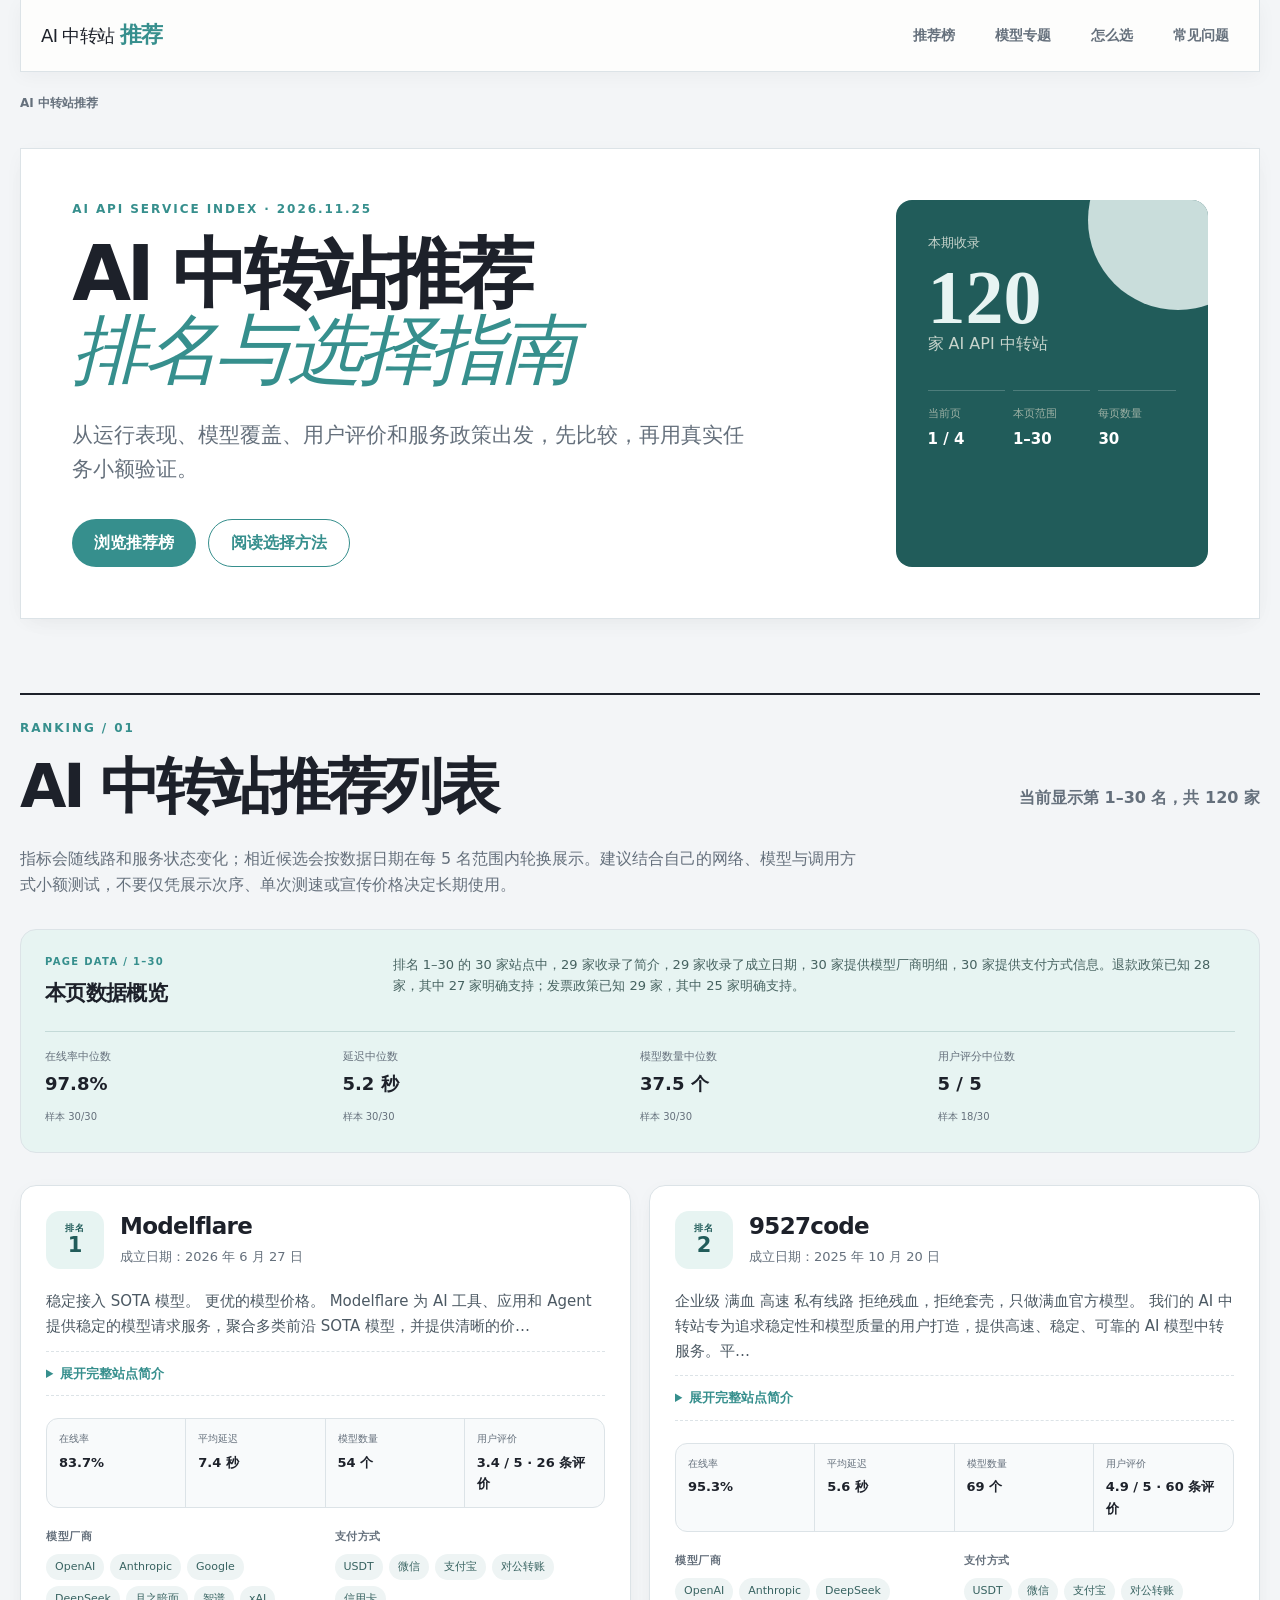
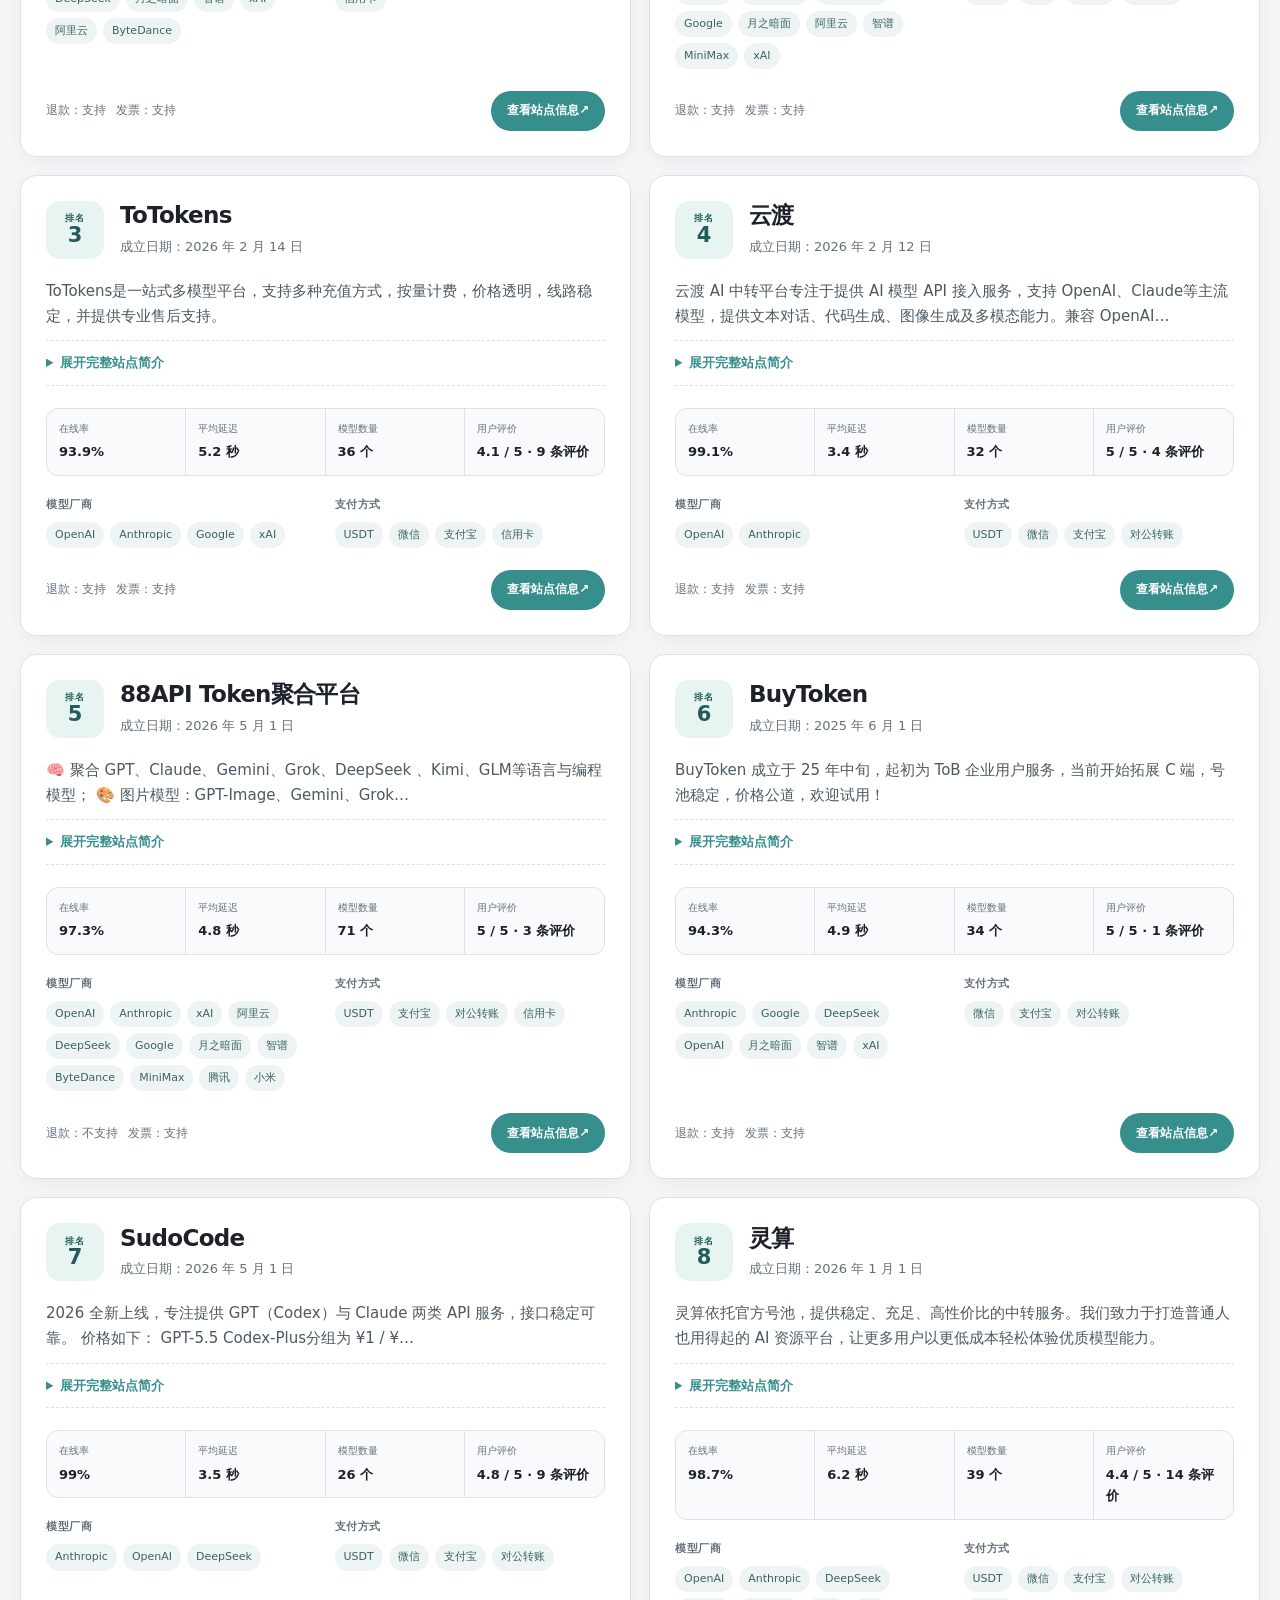
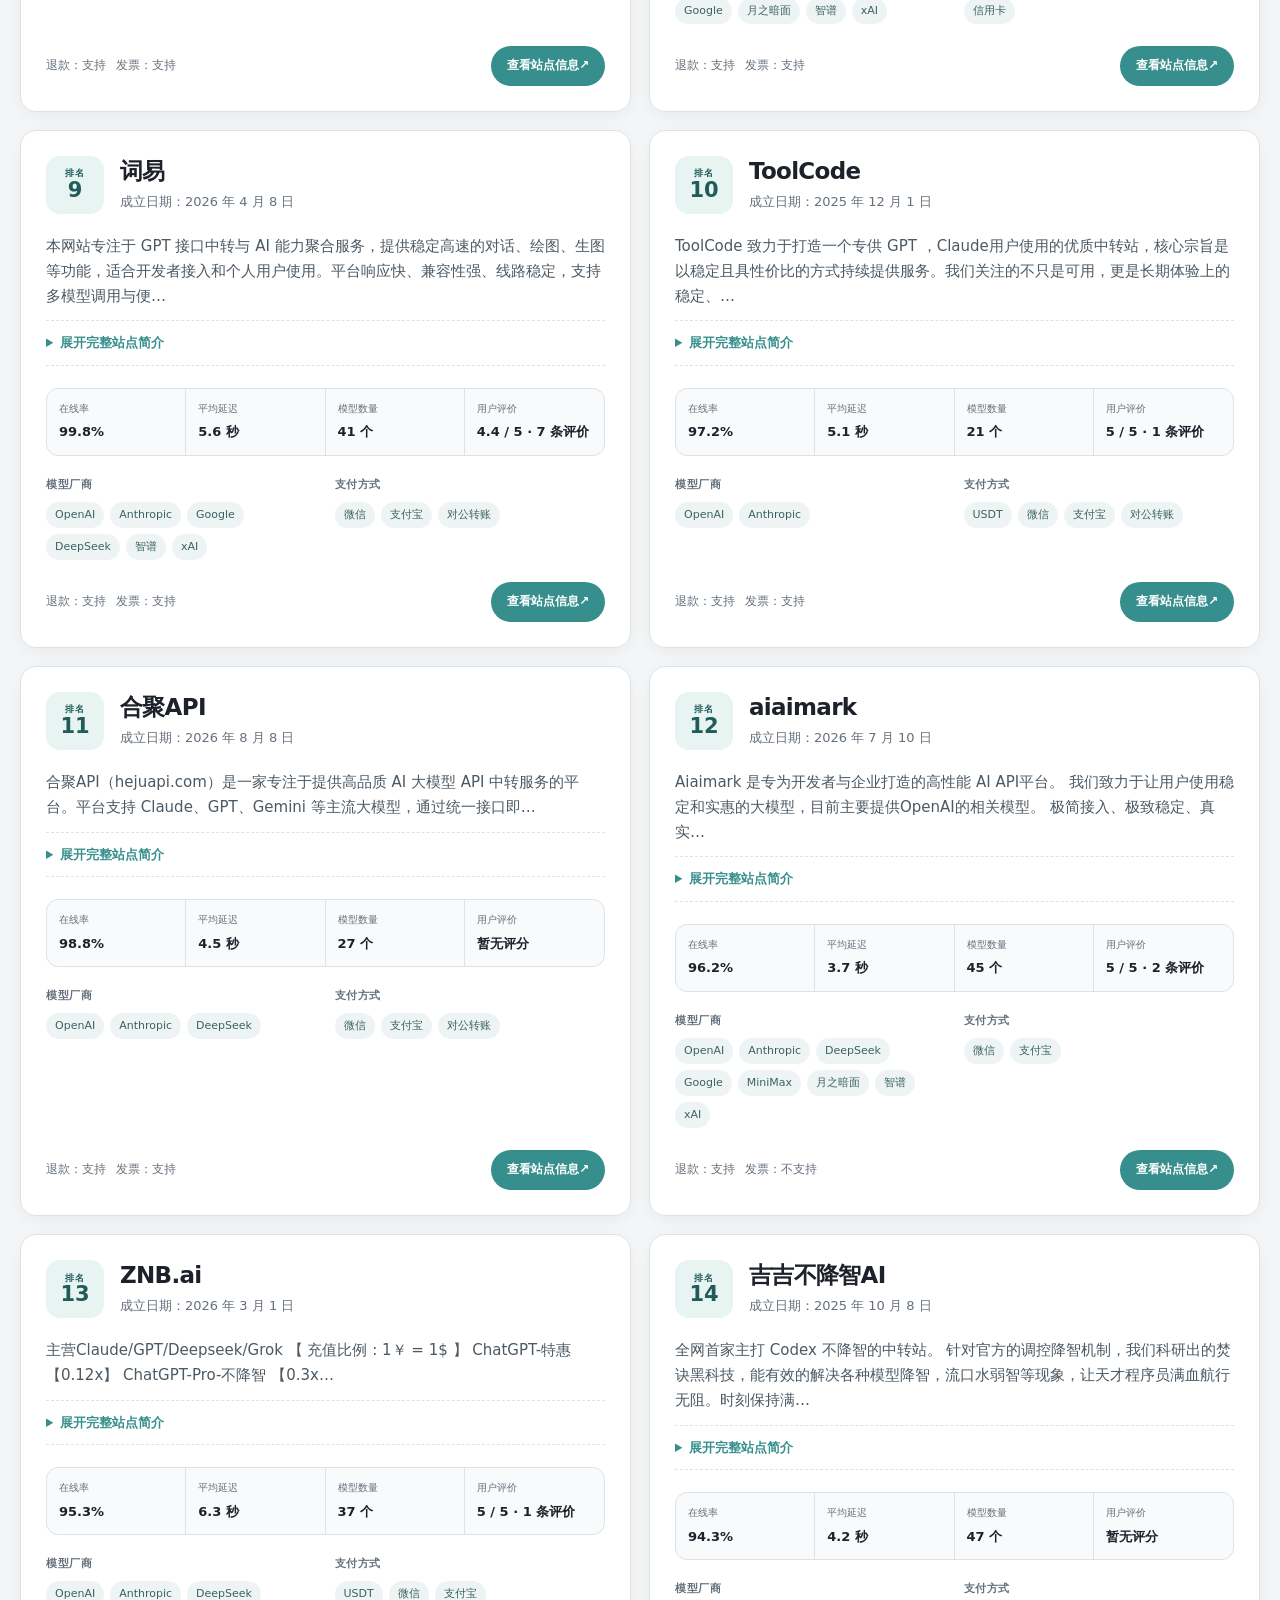
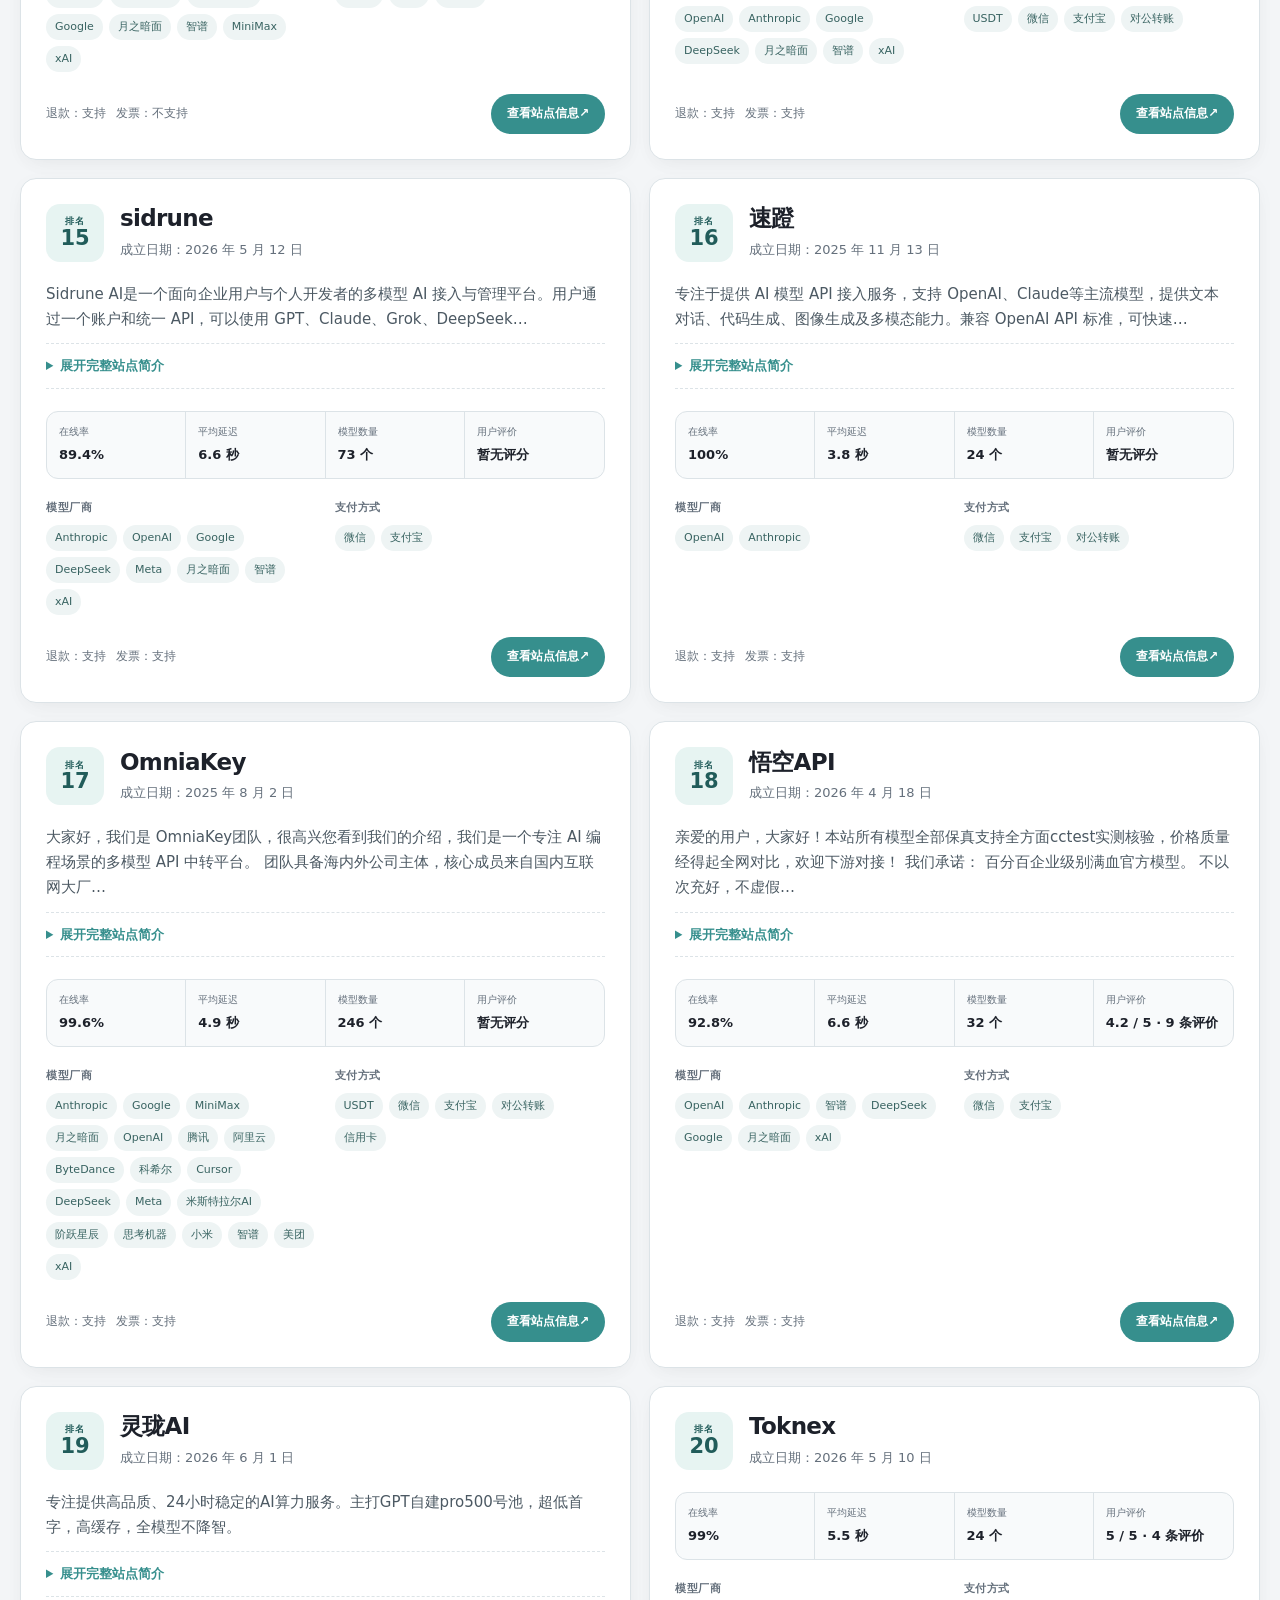
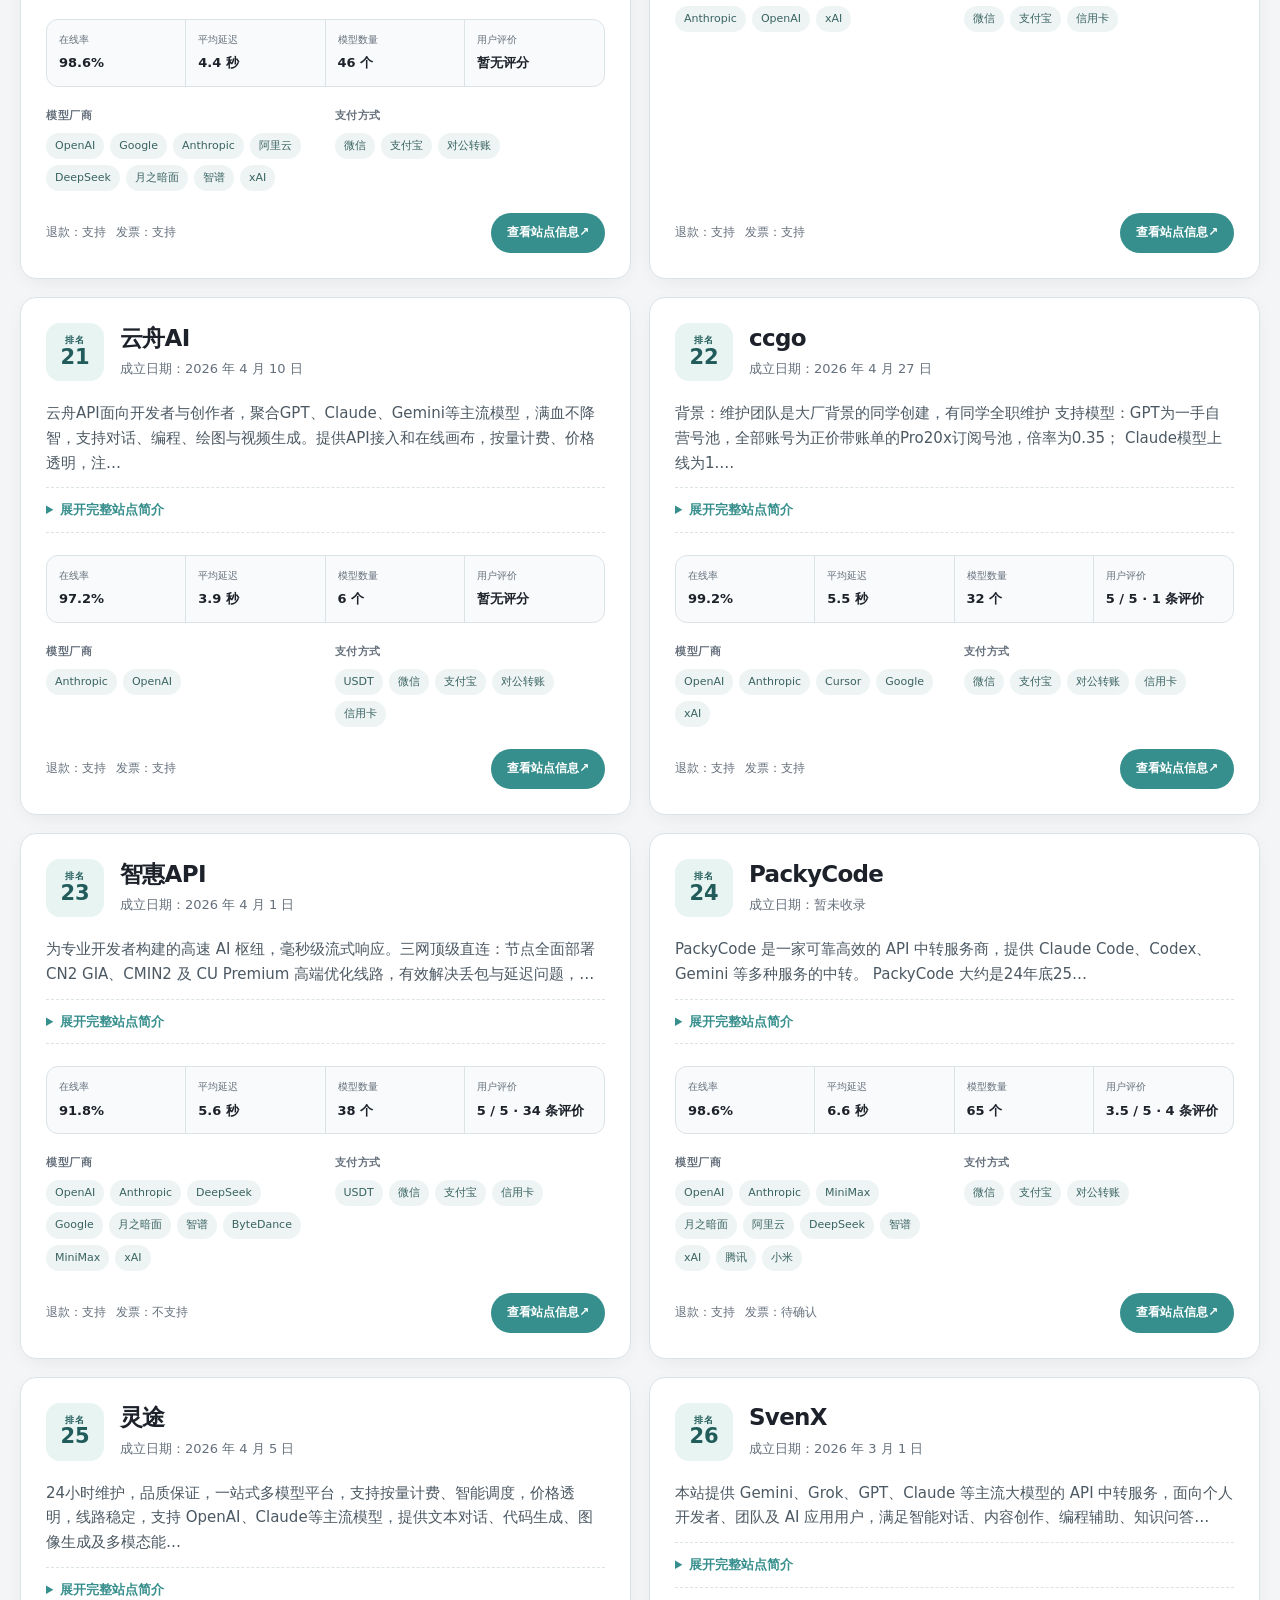
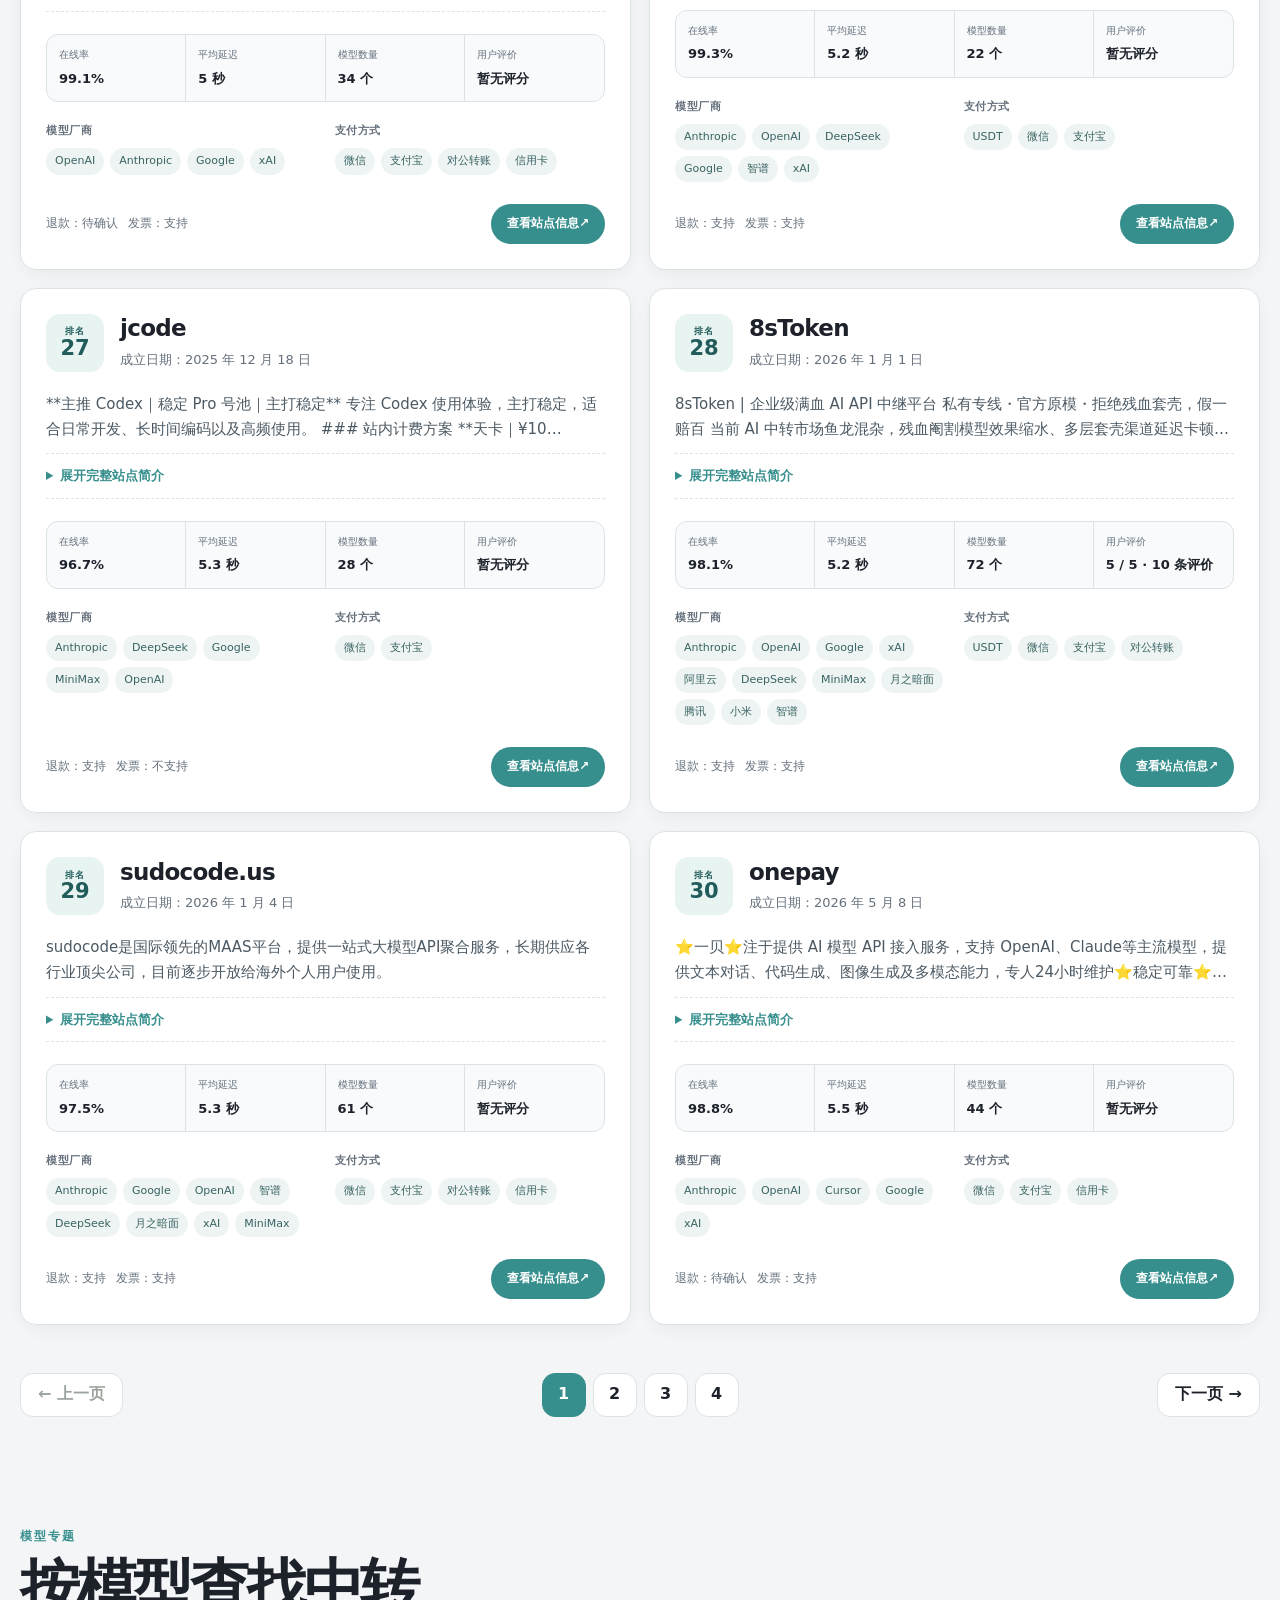
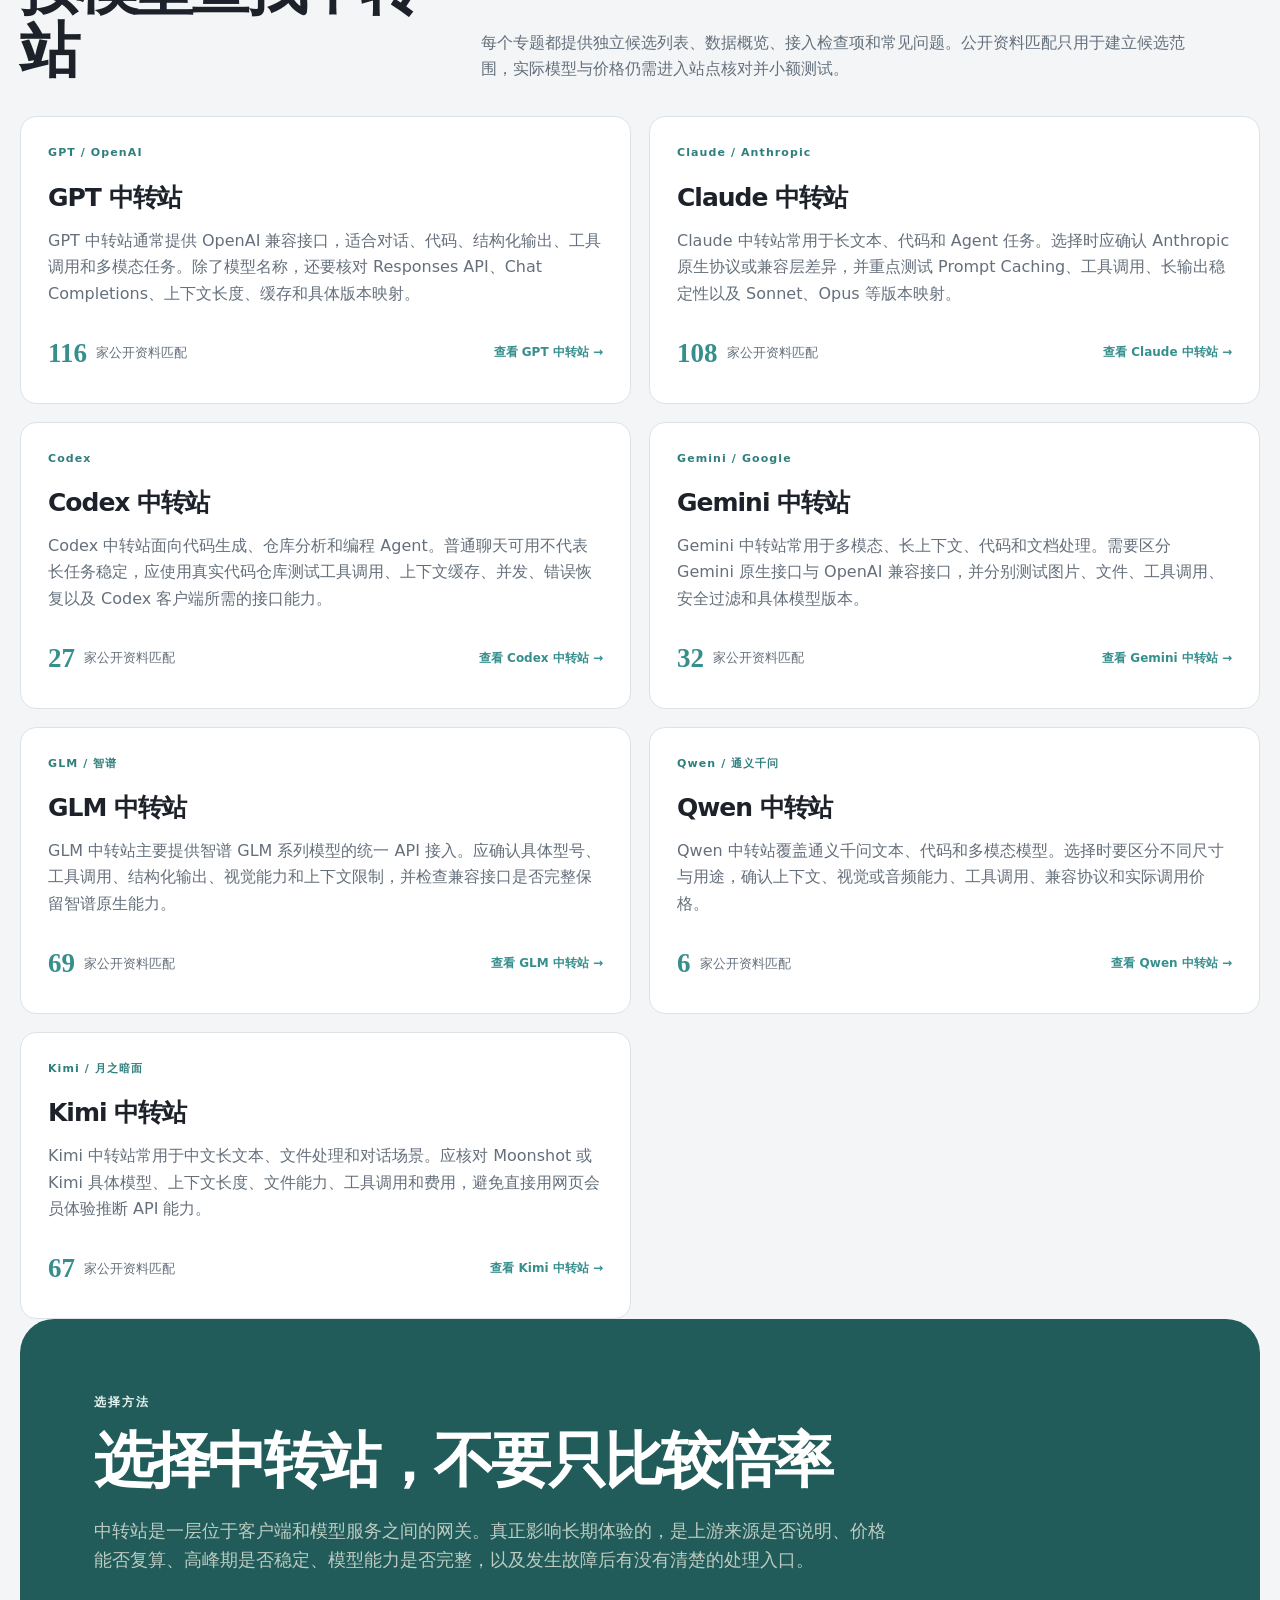
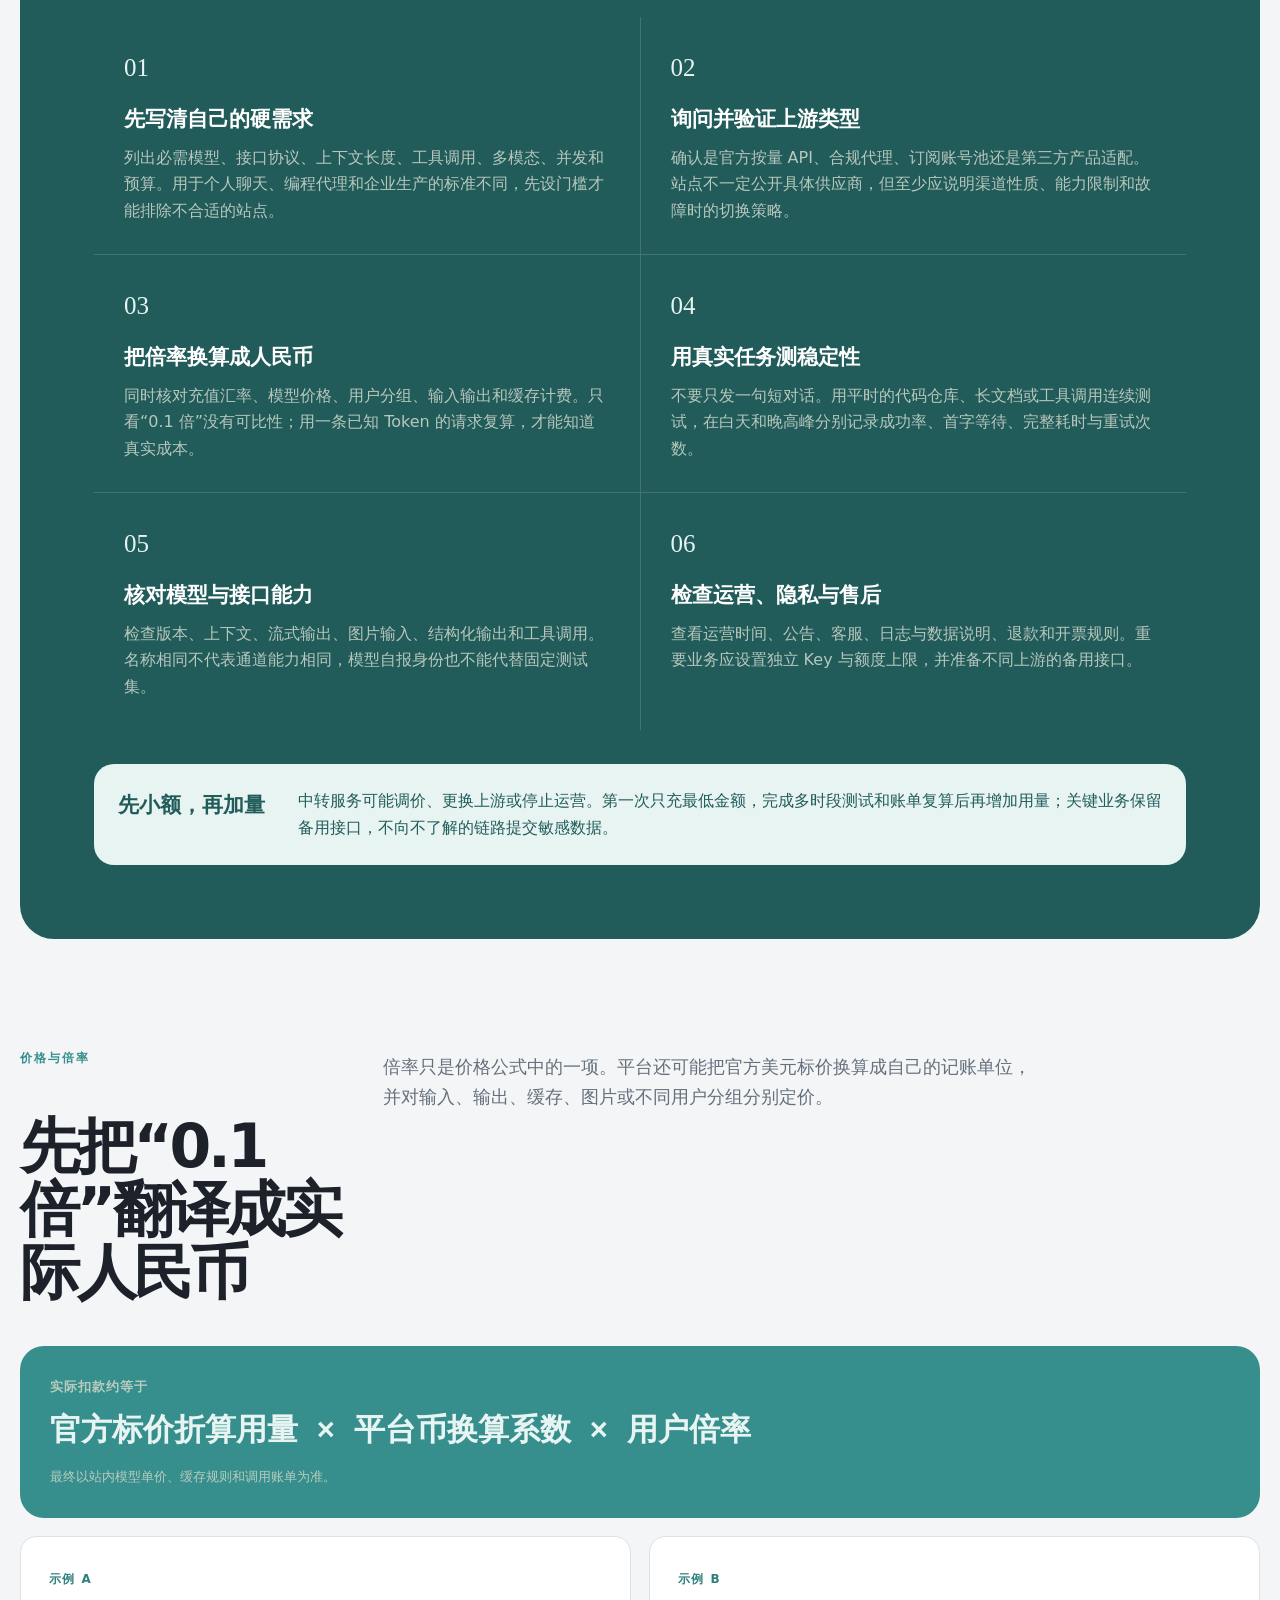
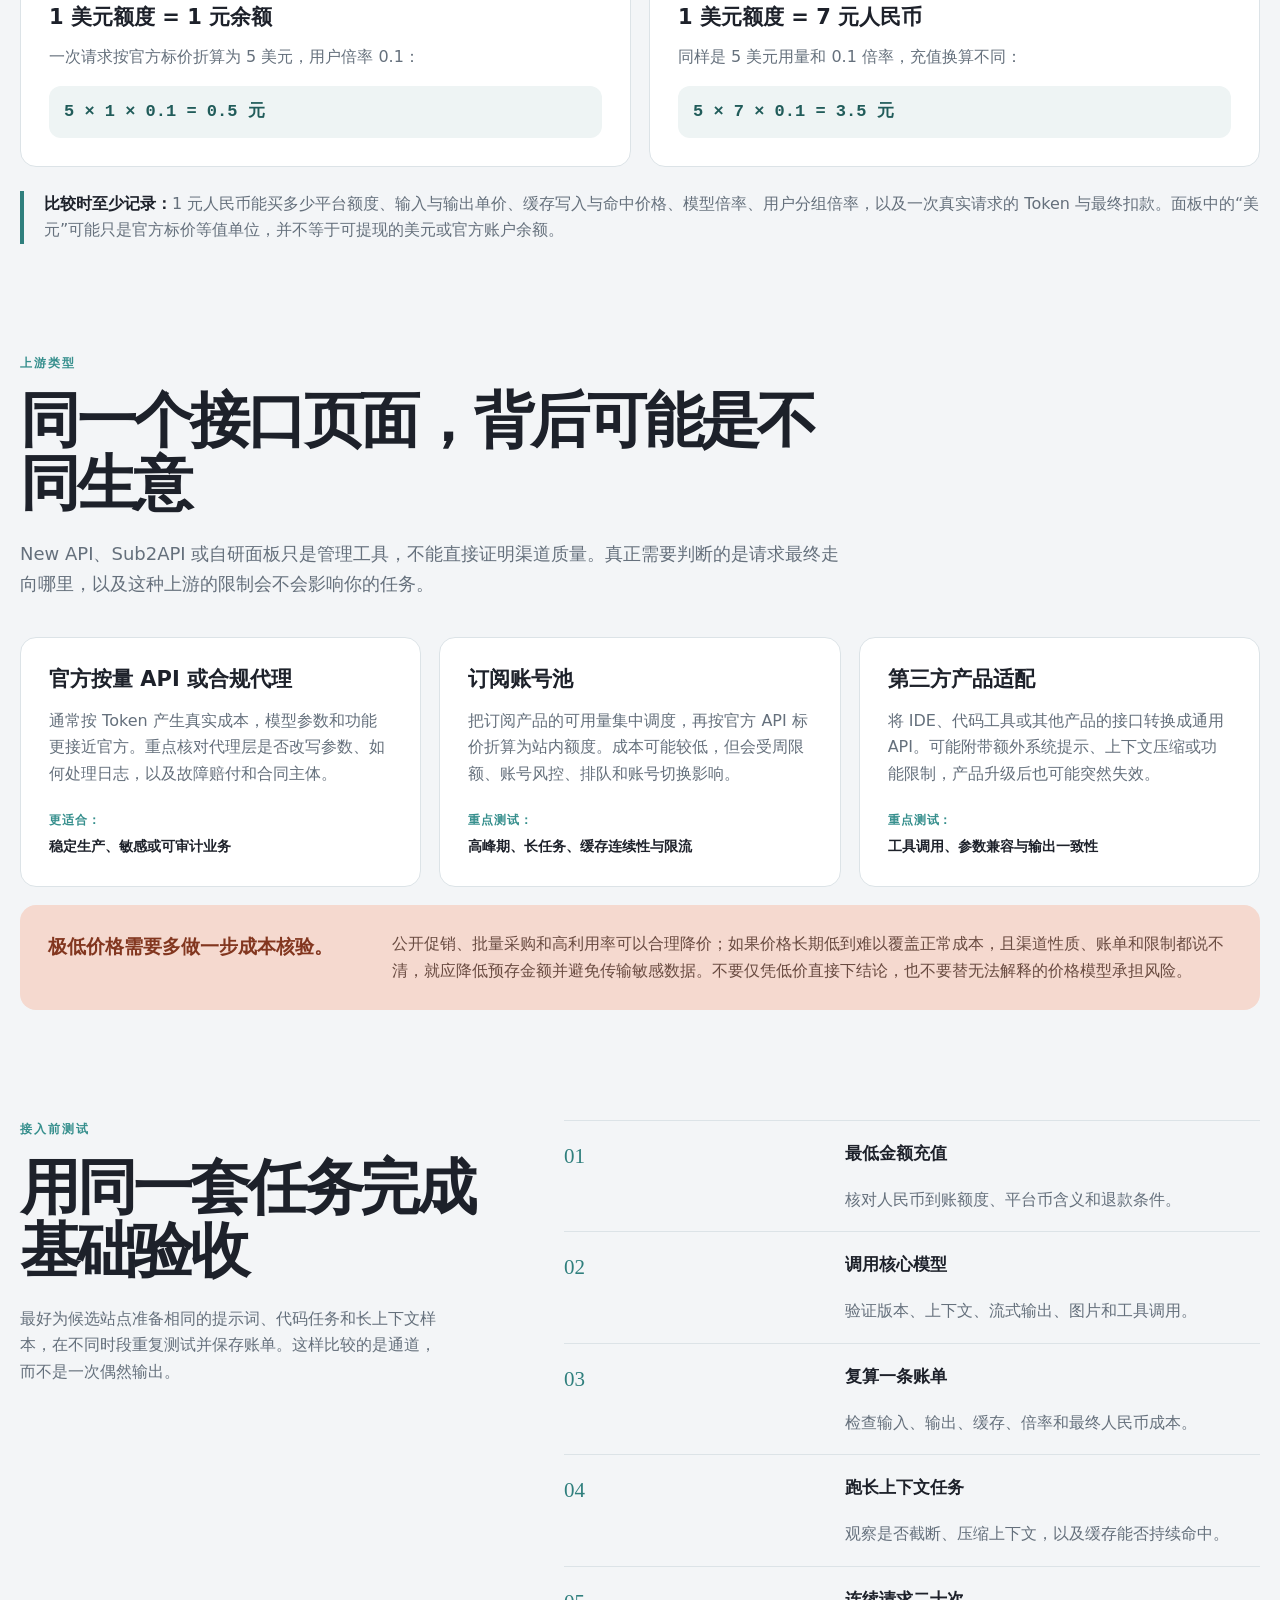
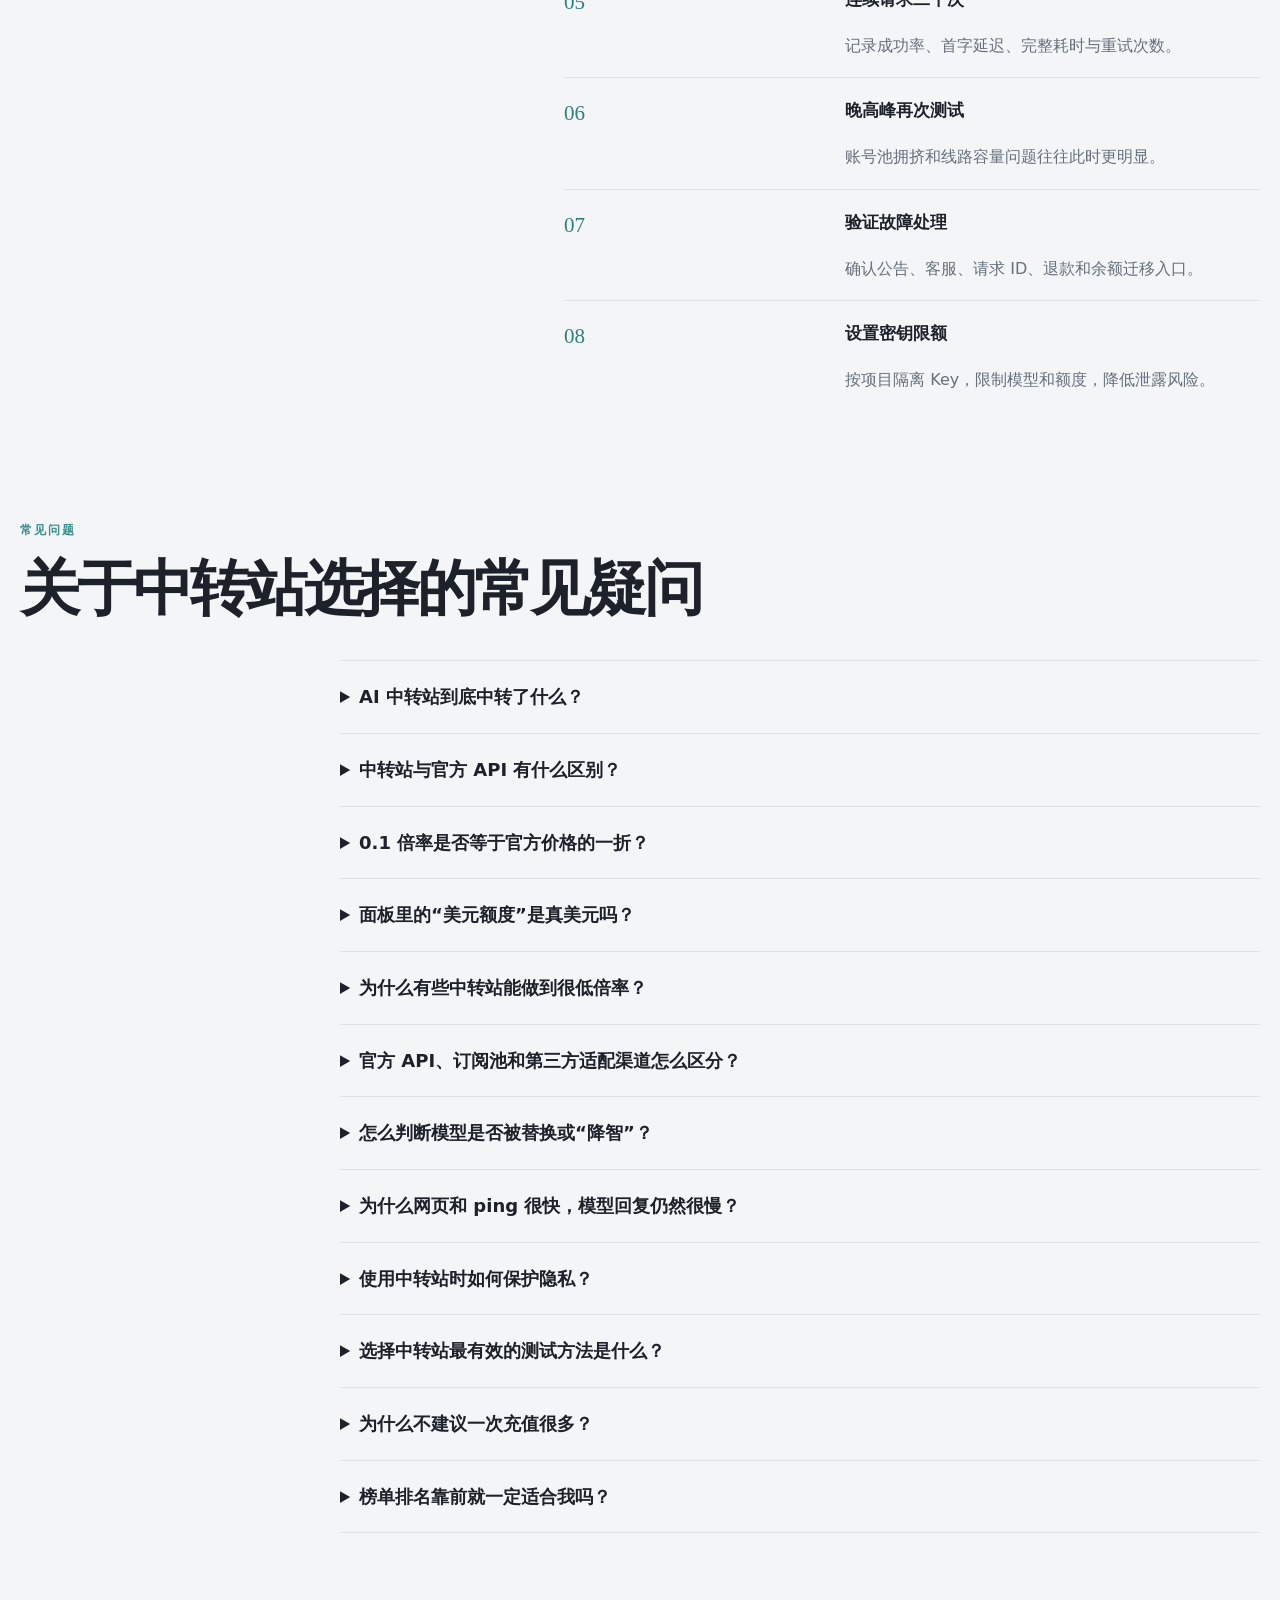
==== commit 0433fe54: "chore: update AI transit ranking" ====
--- a/index.html
+++ b/index.html
@@ -1 +1 @@
-<!doctype html><html lang="zh-CN"><head><meta charset="utf-8" /><meta name="viewport" content="width=device-width, initial-scale=1" /><title>AI 中转站推荐｜120 家 API 中转站排名、对比与选择指南</title><meta name="description" content="AI 中转站推荐收录 120 家 API 中转站，静态对比在线率、响应延迟、模型覆盖、支付方式与服务政策，并提供计费、安全和接入测试指南。" /><meta name="robots" content="index, follow, max-image-preview:large, max-snippet:-1" /><meta name="theme-color" content="#f3f5f7" /><meta property="og:type" content="website" /><meta property="og:title" content="AI 中转站推荐｜120 家 API 中转站排名、对比与选择指南" /><meta property="og:description" content="AI 中转站推荐收录 120 家 API 中转站，静态对比在线率、响应延迟、模型覆盖、支付方式与服务政策，并提供计费、安全和接入测试指南。" /><meta property="og:url" content="https://aizhongzhuanzhan.github.io/" /><meta property="og:site_name" content="AI 中转站推荐" /><meta property="og:locale" content="zh_CN" /><meta property="og:image" content="https://aizhongzhuanzhan.github.io/assets/og-image.svg" /><meta name="twitter:card" content="summary_large_image" /><meta name="twitter:title" content="AI 中转站推荐｜120 家 API 中转站排名、对比与选择指南" /><meta name="twitter:description" content="AI 中转站推荐收录 120 家 API 中转站，静态对比在线率、响应延迟、模型覆盖、支付方式与服务政策，并提供计费、安全和接入测试指南。" /><meta name="twitter:image" content="https://aizhongzhuanzhan.github.io/assets/og-image.svg" /><link rel="canonical" href="https://aizhongzhuanzhan.github.io/" /><link rel="alternate" hreflang="zh-CN" href="https://aizhongzhuanzhan.github.io/" /><link rel="next" href="https://aizhongzhuanzhan.github.io/page/2/" /><link rel="icon" href="./assets/favicon.svg" type="image/svg+xml" /><link rel="stylesheet" href="./assets/styles.min.css" /><script type="application/ld+json">{"@context":"https://schema.org","@graph":[{"@type":"WebSite","@id":"https://aizhongzhuanzhan.github.io/#website","url":"https://aizhongzhuanzhan.github.io/","name":"AI 中转站推荐","description":"AI API 中转站排名、服务指标与选择指南。","inLanguage":"zh-CN"},{"@type":"CollectionPage","@id":"https://aizhongzhuanzhan.github.io/#webpage","url":"https://aizhongzhuanzhan.github.io/","name":"AI 中转站推荐｜120 家 API 中转站排名、对比与选择指南","description":"AI 中转站推荐收录 120 家 API 中转站，静态对比在线率、响应延迟、模型覆盖、支付方式与服务政策，并提供计费、安全和接入测试指南。","inLanguage":"zh-CN","dateModified":"2026-11-24","isPartOf":{"@id":"https://aizhongzhuanzhan.github.io/#website"},"breadcrumb":{"@id":"https://aizhongzhuanzhan.github.io/#breadcrumb"},"mainEntity":{"@id":"https://aizhongzhuanzhan.github.io/#ranking"},"hasPart":[{"@id":"https://aizhongzhuanzhan.github.io/gpt-zhongzhuanzhan/#webpage"},{"@id":"https://aizhongzhuanzhan.github.io/claude-zhongzhuanzhan/#webpage"},{"@id":"https://aizhongzhuanzhan.github.io/codex-zhongzhuanzhan/#webpage"},{"@id":"https://aizhongzhuanzhan.github.io/gemini-zhongzhuanzhan/#webpage"},{"@id":"https://aizhongzhuanzhan.github.io/glm-zhongzhuanzhan/#webpage"},{"@id":"https://aizhongzhuanzhan.github.io/qwen-zhongzhuanzhan/#webpage"},{"@id":"https://aizhongzhuanzhan.github.io/kimi-zhongzhuanzhan/#webpage"}]},{"@type":"BreadcrumbList","@id":"https://aizhongzhuanzhan.github.io/#breadcrumb","itemListElement":[{"@type":"ListItem","position":1,"name":"AI 中转站推荐","item":"https://aizhongzhuanzhan.github.io/"}]},{"@type":"ItemList","@id":"https://aizhongzhuanzhan.github.io/#ranking","name":"AI 中转站推荐","numberOfItems":120,"itemListOrder":"https://schema.org/ItemListOrderAscending","itemListElement":[{"@type":"ListItem","position":1,"item":{"@type":"Service","name":"云渡","url":"https://www.hvoyai.com/sites/yundulol/","description":"综合排名第 1；成立日期 2026-02-12；在线率 95.7%；平均延迟 4.5 秒；收录模型 32 个；用户评分 5/5（4 条评价）；退款政策：支持；发票政策：支持。"}},{"@type":"ListItem","position":2,"item":{"@type":"Service","name":"88API Token聚合平台","url":"https://www.hvoyai.com/sites/88apiai/","description":"综合排名第 2；成立日期 2026-05-01；在线率 96.4%；平均延迟 5.6 秒；收录模型 71 个；用户评分 5/5（3 条评价）；退款政策：不支持；发票政策：支持。"}},{"@type":"ListItem","position":3,"item":{"@type":"Service","name":"Modelflare","url":"https://www.hvoyai.com/sites/originmodelflaredev/","description":"综合排名第 3；成立日期 2026-06-27；在线率 89.2%；平均延迟 7.1 秒；收录模型 54 个；用户评分 3.4/5（26 条评价）；退款政策：支持；发票政策：支持。"}},{"@type":"ListItem","position":4,"item":{"@type":"Service","name":"合聚API","url":"https://www.hvoyai.com/sites/hejuapicom/","description":"综合排名第 4；成立日期 2026-08-08；在线率 99.2%；平均延迟 4.4 秒；收录模型 26 个；退款政策：支持；发票政策：支持。"}},{"@type":"ListItem","position":5,"item":{"@type":"Service","name":"ToTokens","url":"https://www.hvoyai.com/sites/totokenscc/","description":"综合排名第 5；成立日期 2026-02-14；在线率 90%；平均延迟 4.9 秒；收录模型 35 个；用户评分 4.1/5（9 条评价）；退款政策：支持；发票政策：支持。"}},{"@type":"ListItem","position":6,"item":{"@type":"Service","name":"SudoCode","url":"https://www.hvoyai.com/sites/sudocodechat/","description":"综合排名第 6；成立日期 2026-05-01；在线率 97.9%；平均延迟 4.1 秒；收录模型 26 个；用户评分 4.8/5（9 条评价）；退款政策：支持；发票政策：支持。"}},{"@type":"ListItem","position":7,"item":{"@type":"Service","name":"Top-API","url":"https://www.hvoyai.com/sites/apitopcom/","description":"综合排名第 7；成立日期 2026-06-05；在线率 93.6%；平均延迟 4.5 秒；收录模型 39 个；用户评分 5/5（3 条评价）；退款政策：支持；发票政策：支持。"}},{"@type":"ListItem","position":8,"item":{"@type":"Service","name":"词易","url":"https://www.hvoyai.com/sites/chiyicncom/","description":"综合排名第 8；成立日期 2026-04-08；在线率 99.1%；平均延迟 5.9 秒；收录模型 41 个；用户评分 4.4/5（7 条评价）；退款政策：支持；发票政策：支持。"}},{"@type":"ListItem","position":9,"item":{"@type":"Service","name":"hao.ai","url":"https://www.hvoyai.com/sites/haoai/","description":"综合排名第 9；成立日期 2026-03-01；在线率 86.5%；平均延迟 4.8 秒；收录模型 21 个；用户评分 5/5（3 条评价）；退款政策：支持；发票政策：支持。"}},{"@type":"ListItem","position":10,"item":{"@type":"Service","name":"吉吉不降智AI","url":"https://www.hvoyai.com/sites/jijicc/","description":"综合排名第 10；成立日期 2025-10-08；在线率 97.9%；平均延迟 4.3 秒；收录模型 44 个；退款政策：支持；发票政策：支持。"}},{"@type":"ListItem","position":11,"item":{"@type":"Service","name":"灵算","url":"https://www.hvoyai.com/sites/lingsuansi/","description":"综合排名第 11；成立日期 2026-01-01；在线率 100%；平均延迟 4.6 秒；收录模型 39 个；用户评分 4.4/5（14 条评价）；退款政策：支持；发票政策：支持。"}},{"@type":"ListItem","position":12,"item":{"@type":"Service","name":"灵珑AI","url":"https://www.hvoyai.com/sites/linlongscom/","description":"综合排名第 12；成立日期 2026-06-01；在线率 94.6%；平均延迟 4.5 秒；收录模型 46 个；退款政策：支持；发票政策：支持。"}},{"@type":"ListItem","position":13,"item":{"@type":"Service","name":"ZNB.ai","url":"https://www.hvoyai.com/sites/znbcodecom/","description":"综合排名第 13；成立日期 2026-03-01；在线率 90.9%；平均延迟 5.7 秒；收录模型 37 个；用户评分 5/5（1 条评价）；退款政策：支持；发票政策：不支持。"}},{"@type":"ListItem","position":14,"item":{"@type":"Service","name":"9527code","url":"https://www.hvoyai.com/sites/9527codes/","description":"综合排名第 14；成立日期 2025-10-20；在线率 92%；平均延迟 5.9 秒；收录模型 69 个；用户评分 4.9/5（60 条评价）；退款政策：支持；发票政策：支持。"}},{"@type":"ListItem","position":15,"item":{"@type":"Service","name":"BuyToken","url":"https://www.hvoyai.com/sites/buytokenwork/","description":"综合排名第 15；成立日期 2025-06-01；在线率 84.6%；平均延迟 5.3 秒；收录模型 33 个；用户评分 5/5（1 条评价）；退款政策：支持；发票政策：支持。"}},{"@type":"ListItem","position":16,"item":{"@type":"Service","name":"OmniaKey","url":"https://www.hvoyai.com/sites/omniakeycom/","description":"综合排名第 16；成立日期 2025-08-02；在线率 99.8%；平均延迟 5.3 秒；收录模型 245 个；退款政策：支持；发票政策：支持。"}},{"@type":"ListItem","position":17,"item":{"@type":"Service","name":"aiaimark","url":"https://www.hvoyai.com/sites/aiaimarkcom/","description":"综合排名第 17；成立日期 2026-07-10；在线率 96.9%；平均延迟 4.4 秒；收录模型 45 个；用户评分 5/5（2 条评价）；退款政策：支持；发票政策：不支持。"}},{"@type":"ListItem","position":18,"item":{"@type":"Service","name":"FluxToken","url":"https://www.hvoyai.com/sites/fluxtokenai/","description":"综合排名第 18；成立日期 2026-02-08；在线率 94.5%；平均延迟 6.7 秒；收录模型 46 个；退款政策：支持；发票政策：支持。"}},{"@type":"ListItem","position":19,"item":{"@type":"Service","name":"云梦","url":"https://www.hvoyai.com/sites/apiyunmengsale/","description":"综合排名第 19；成立日期 2026-08-02；在线率 95.1%；平均延迟 5 秒；收录模型 8 个；退款政策：不支持；发票政策：支持。"}},{"@type":"ListItem","position":20,"item":{"@type":"Service","name":"ToolCode","url":"https://www.hvoyai.com/sites/toolcodecc/","description":"综合排名第 20；成立日期 2025-12-01；在线率 93.5%；平均延迟 5.3 秒；收录模型 21 个；用户评分 5/5（1 条评价）；退款政策：支持；发票政策：支持。"}},{"@type":"ListItem","position":21,"item":{"@type":"Service","name":"Yomi API","url":"https://www.hvoyai.com/sites/yomiapicom/","description":"综合排名第 21；成立日期 2026-07-25；在线率 91.3%；平均延迟 4.4 秒；收录模型 48 个；退款政策：支持；发票政策：支持。"}},{"@type":"ListItem","position":22,"item":{"@type":"Service","name":"sidrune","url":"https://www.hvoyai.com/sites/sidruneai/","description":"综合排名第 22；成立日期 2026-05-12；在线率 86.6%；平均延迟 6.2 秒；收录模型 73 个；退款政策：支持；发票政策：支持。"}},{"@type":"ListItem","position":23,"item":{"@type":"Service","name":"Toknex","url":"https://www.hvoyai.com/sites/toknexme/","description":"综合排名第 23；成立日期 2026-05-10；在线率 99.4%；平均延迟 4.8 秒；收录模型 24 个；用户评分 5/5（4 条评价）；退款政策：支持；发票政策：支持。"}},{"@type":"ListItem","position":24,"item":{"@type":"Service","name":"云舟AI","url":"https://www.hvoyai.com/sites/yunzhouapicom/","description":"综合排名第 24；成立日期 2026-04-10；在线率 98.2%；平均延迟 4.2 秒；收录模型 6 个；退款政策：支持；发票政策：支持。"}},{"@type":"ListItem","position":25,"item":{"@type":"Service","name":"ccgo","url":"https://www.hvoyai.com/sites/ccgoaiclub/","description":"综合排名第 25；成立日期 2026-04-27；在线率 99.3%；平均延迟 5.7 秒；收录模型 32 个；用户评分 5/5（1 条评价）；退款政策：支持；发票政策：支持。"}},{"@type":"ListItem","position":26,"item":{"@type":"Service","name":"PackyCode","url":"https://www.hvoyai.com/sites/packyapiai/","description":"综合排名第 26；在线率 98.6%；平均延迟 6.8 秒；收录模型 72 个；用户评分 3.5/5（4 条评价）；退款政策：支持。"}},{"@type":"ListItem","position":27,"item":{"@type":"Service","name":"灵途","url":"https://www.hvoyai.com/sites/lingtuapinet/","description":"综合排名第 27；成立日期 2026-04-05；在线率 97.2%；平均延迟 5.2 秒；收录模型 42 个；发票政策：支持。"}},{"@type":"ListItem","position":28,"item":{"@type":"Service","name":"8sToken","url":"https://www.hvoyai.com/sites/8stokencom/","description":"综合排名第 28；成立日期 2026-01-01；在线率 96%；平均延迟 5 秒；收录模型 72 个；用户评分 5/5（9 条评价）；退款政策：支持；发票政策：支持。"}},{"@type":"ListItem","position":29,"item":{"@type":"Service","name":"速蹬","url":"https://www.hvoyai.com/sites/sudengcc/","description":"综合排名第 29；成立日期 2025-11-13；在线率 98.6%；平均延迟 5.7 秒；收录模型 24 个；退款政策：支持；发票政策：支持。"}},{"@type":"ListItem","position":30,"item":{"@type":"Service","name":"悟空API","url":"https://www.hvoyai.com/sites/wkapipro/","description":"综合排名第 30；成立日期 2026-04-18；在线率 80.8%；平均延迟 6.1 秒；收录模型 32 个；用户评分 4.2/5（9 条评价）；退款政策：支持；发票政策：支持。"}}]},{"@type":"FAQPage","@id":"https://aizhongzhuanzhan.github.io/#faq","mainEntity":[{"@type":"Question","name":"AI 中转站到底中转了什么？","acceptedAnswer":{"@type":"Answer","text":"中转站通常不训练模型，而是位于客户端和模型服务之间，负责 API Key 鉴权、余额结算、限流、渠道调度、日志以及接口格式转换。用户把请求发给中转站后，后台选择一条可用上游，再把模型结果返回。\n\n因此一次调用可能经过站点和它接入的二级渠道。链路越长，稳定性、隐私和故障定位越依赖运营方。"}},{"@type":"Question","name":"中转站与官方 API 有什么区别？","acceptedAnswer":{"@type":"Answer","text":"官方 API 的请求和账单直接进入模型厂商；中转站则多了一层第三方网关，通常更容易使用人民币付款，也能用一个密钥接入多个厂商。\n\n代价是模型来源、参数支持、日志保留、服务连续性和余额安全不再只由模型厂商决定。商业或敏感任务应优先选择能说明数据处理方式和上游类型的服务。"}},{"@type":"Question","name":"0.1 倍率是否等于官方价格的一折？","acceptedAnswer":{"@type":"Answer","text":"不一定。实际扣款通常约等于官方标价折算用量 × 平台币换算系数 × 用户或分组倍率，还可能分别计算输入、输出、缓存写入、缓存命中、图片等项目。\n\n如果 1 美元标价额度记作 1 元余额，5 美元用量按 0.1 倍扣 0.5 元；如果 1 美元额度要用 7 元人民币购买，同样 0.1 倍会扣 3.5 元。比较价格必须同时看充值换算和完整账单。"}},{"@type":"Question","name":"面板里的“美元额度”是真美元吗？","acceptedAnswer":{"@type":"Answer","text":"不一定。很多面板中的美元符号只是按照官方 API 标价记录的计费单位，不代表平台持有等额官方余额，也不代表可以提现。\n\n尤其是订阅池渠道，站点可能把订阅实际跑出的请求换算成“如果走官方 API 值多少美元”，再按倍率扣除站内余额。充值前应先确认 1 元人民币能买多少单位以及余额的退款规则。"}},{"@type":"Question","name":"为什么有些中转站能做到很低倍率？","acceptedAnswer":{"@type":"Answer","text":"批量采购、区域价格、公开促销、较高资源利用率和订阅池都可能降低成本，低价本身不能直接证明有问题。\n\n但长期远低于正常成本且不说明来源时，应把短期优惠、账号池波动、第三方产品适配甚至来源异常纳入风险判断。价格模型算不通，通常意味着稳定性、数据或余额风险被转移给了用户。"}},{"@type":"Question","name":"官方 API、订阅池和第三方适配渠道怎么区分？","acceptedAnswer":{"@type":"Answer","text":"只看前端面板无法可靠判断。可以查看站点是否明确标注渠道类型，并测试上下文上限、缓存、工具调用、图片输入、流式输出和参数兼容性。\n\n订阅池更容易在额度耗尽或切换账号时波动；第三方适配可能带有额外系统提示、上下文压缩或功能缺失。即使使用同一套开源面板，不同站点的上游和调度质量也可能完全不同。"}},{"@type":"Question","name":"怎么判断模型是否被替换或“降智”？","acceptedAnswer":{"@type":"Answer","text":"不要依赖模型自报身份，因为回答可能只是复述系统上下文。更可靠的方法是准备固定测试集，长期比较代码能力、上下文上限、工具调用、结构化输出、视觉能力和响应特征。\n\n如果复杂任务持续明显偏离官方表现，应保留请求 ID 和账单记录，换时间、换通道复测，再向站点确认是否存在模型映射、参数改写或上下文压缩。"}},{"@type":"Question","name":"为什么网页和 ping 很快，模型回复仍然很慢？","acceptedAnswer":{"@type":"Answer","text":"域名可能使用 CDN，ping 到的是离你较近的边缘节点，并不是中转程序或模型上游。完整延迟还包括网关处理、排队、上游网络、模型推理和流式传输。\n\n应分别记录首字时间、完整响应时间、失败率和晚高峰波动，而不是只看网页打开速度或一次 ping。"}},{"@type":"Question","name":"使用中转站时如何保护隐私？","acceptedAnswer":{"@type":"Answer","text":"默认按“站点可能接触请求和响应内容”来评估风险。不要提交账号密码、私钥、客户资料、未公开代码和其他不必要的敏感数据；可先脱敏，并为不同项目使用独立 Key 和额度上限。\n\n企业场景还应核对日志保留、数据用途、删除机制、运营主体和合同责任。无法确认链路时，敏感业务更适合官方 API 或可审计的合规服务。"}},{"@type":"Question","name":"选择中转站最有效的测试方法是什么？","acceptedAnswer":{"@type":"Answer","text":"先确定必需模型、协议和预算，再以最低金额充值。使用自己的真实任务，在白天和晚高峰各连续测试，核对成功率、首字延迟、长上下文、缓存、工具调用和单次账单。\n\n不要只问一句“你好”。短对话无法暴露账号池切换、上下文截断、缓存失效和复杂参数不兼容等问题。"}},{"@type":"Question","name":"为什么不建议一次充值很多？","acceptedAnswer":{"@type":"Answer","text":"中转服务会受到上游政策、账号风控、线路、经营状况和价格调整影响，站内余额通常也不具备与银行存款相同的保障。\n\n更稳妥的做法是按近期用量充值，为关键业务准备不同上游的备用接口，并提前确认退款、迁移和故障公告规则。"}},{"@type":"Question","name":"榜单排名靠前就一定适合我吗？","acceptedAnswer":{"@type":"Answer","text":"不一定。榜单用于缩小范围，不能替代具体场景验收。编程工具更关注长任务、缓存和工具调用；图片、音视频或长文档任务还要测试文件限制、多模态能力和超时策略。\n\n先写清自己的硬性需求和不能接受的风险，再结合榜单指标选择候选站点，最后用同一组真实任务横向比较。"}}]}]}</script><script>var _hmt = _hmt || [];(function() {var hm = document.createElement("script");hm.src = "https://hm.baidu.com/hm.js?a95d0c92950541b137908250283f3d91";var s = document.getElementsByTagName("script")[0];s.parentNode.insertBefore(hm, s);})();</script></head><body><a class="skip-link" href="#main">跳到主要内容</a><header class="topbar"><a class="wordmark" href="./" aria-label="AI 中转站推荐首页"><span>AI 中转站</span><strong>推荐</strong></a><nav aria-label="主要导航"><a href="./#ranking">推荐榜</a><a href="./#topics">模型专题</a><a href="./#guide">怎么选</a><a href="./#faq">常见问题</a></nav></header><main id="main"><nav class="breadcrumbs" aria-label="面包屑"><span aria-current="page">AI 中转站推荐</span></nav><section class="hero"><div class="hero__copy"><p class="eyebrow">AI API SERVICE INDEX · 2026.11.24</p><h1>AI 中转站推荐<br /><em>排名与选择指南</em></h1><p class="hero-copy">从运行表现、模型覆盖、用户评价和服务政策出发，先比较，再用真实任务小额验证。</p><div class="hero-actions"><a href="#ranking">浏览推荐榜</a><a href="#guide">阅读选择方法</a></div></div><aside class="hero__panel" aria-label="榜单概览"><p>本期收录</p><strong>120</strong><span>家 AI API 中转站</span><dl><div><dt>当前页</dt><dd>1 / 4</dd></div><div><dt>本页范围</dt><dd>1–30</dd></div><div><dt>每页数量</dt><dd>30</dd></div></dl></aside></section><section class="ranking" id="ranking" aria-labelledby="ranking-title"><div class="ranking-head"><div><p>RANKING / 01</p><h2 id="ranking-title">AI 中转站推荐列表</h2></div><p>当前显示第 1–30 名，共 120 家</p></div><p class="ranking-note">指标会随线路和服务状态变化；相近候选会按数据日期在每 5 名范围内轮换展示。建议结合自己的网络、模型与调用方式小额测试，不要仅凭展示次序、单次测速或宣传价格决定长期使用。</p><section class="page-analysis" aria-labelledby="page-analysis-title"><div class="page-analysis__head"><div><p>PAGE DATA / 1–30</p><h3 id="page-analysis-title">本页数据概览</h3></div><p>排名 1–30 的 30 家站点中，29 家收录了简介，29 家收录了成立日期，30 家提供模型厂商明细，30 家提供支付方式信息。退款政策已知 29 家，其中 27 家明确支持；发票政策已知 29 家，其中 27 家明确支持。</p></div><dl class="analysis-grid"><div><dt>在线率中位数</dt><dd>95.9%</dd><small>样本 30/30</small></div><div><dt>延迟中位数</dt><dd>5.1 秒</dd><small>样本 30/30</small></div><div><dt>模型数量中位数</dt><dd>39 个</dd><small>样本 30/30</small></div><div><dt>用户评分中位数</dt><dd>5 / 5</dd><small>样本 19/30</small></div></dl></section><div class="station-list"><article class="station-card" id="rank-1" aria-labelledby="station-1"><div class="station-card__head"><span class="rank-badge"><small>排名</small>1</span><div class="station-title"><h2 id="station-1"><a href="https://www.hvoyai.com/sites/yundulol/" target="_blank" rel="nofollow noopener" referrerpolicy="origin">云渡</a></h2><p>成立日期：2026 年 2 月 12 日</p></div></div><p class="site-summary">云渡 AI 中转平台专注于提供 AI 模型 API 接入服务，支持 OpenAI、Claude等主流模型，提供文本对话、代码生成、图像生成及多模态能力。兼容 OpenAI…</p><details class="site-intro"><summary>展开完整站点简介</summary><div class="site-intro__body"><p>云渡 AI 中转平台专注于提供 AI 模型 API 接入服务，支持 OpenAI、Claude等主流模型，提供文本对话、代码生成、图像生成及多模态能力。兼容 OpenAI API 标准，可快速接入现有项目、客户端及各类 AI 应用。</p></div></details><dl class="metric-grid"><div><dt>在线率</dt><dd>95.7%</dd></div><div><dt>平均延迟</dt><dd>4.5 秒</dd></div><div><dt>模型数量</dt><dd>32 个</dd></div><div><dt>用户评价</dt><dd>5 / 5 · 4 条评价</dd></div></dl><div class="station-meta"><div><h3>模型厂商</h3><div class="chip-list"><span class="chip">OpenAI</span><span class="chip">Anthropic</span></div></div><div><h3>支付方式</h3><div class="chip-list"><span class="chip">USDT</span><span class="chip">微信</span><span class="chip">支付宝</span><span class="chip">对公转账</span></div></div></div><div class="station-card__foot"><p><span>退款：支持</span><span>发票：支持</span></p><a class="detail-link" href="https://www.hvoyai.com/sites/yundulol/" target="_blank" rel="nofollow noopener" referrerpolicy="origin" aria-label="查看 云渡 的更多信息">查看站点信息 <span aria-hidden="true">↗</span></a></div></article><article class="station-card" id="rank-2" aria-labelledby="station-2"><div class="station-card__head"><span class="rank-badge"><small>排名</small>2</span><div class="station-title"><h2 id="station-2"><a href="https://www.hvoyai.com/sites/88apiai/" target="_blank" rel="nofollow noopener" referrerpolicy="origin">88API Token聚合平台</a></h2><p>成立日期：2026 年 5 月 1 日</p></div></div><p class="site-summary">🧠 聚合 GPT、Claude、Gemini、Grok、DeepSeek 、Kimi、GLM等语言与编程模型； 🎨 图片模型：GPT-Image、Gemini、Grok…</p><details class="site-intro"><summary>展开完整站点简介</summary><div class="site-intro__body"><p>🧠 聚合 GPT、Claude、Gemini、Grok、DeepSeek 、Kimi、GLM等语言与编程模型；</p><p>🎨 图片模型：GPT-Image、Gemini、Grok 等；</p><p>🎬 视频模型：Seedance、Veo、MiniMax Hailuo H3、Kling、Grok 等；</p><p>🎙️ 语音能力：Whisper、TTS 等。从文案、出图、改图，到视频生成与配音</p><p>🎁新用户注册送体验额度，可以检测模型能力。站内有人工客服值守！</p><p>👉海外企业资质运营 稳定不跑路 提供正规发票 充值比例1:1</p></div></details><dl class="metric-grid"><div><dt>在线率</dt><dd>96.4%</dd></div><div><dt>平均延迟</dt><dd>5.6 秒</dd></div><div><dt>模型数量</dt><dd>71 个</dd></div><div><dt>用户评价</dt><dd>5 / 5 · 3 条评价</dd></div></dl><div class="station-meta"><div><h3>模型厂商</h3><div class="chip-list"><span class="chip">OpenAI</span><span class="chip">Anthropic</span><span class="chip">xAI</span><span class="chip">阿里云</span><span class="chip">DeepSeek</span><span class="chip">Google</span><span class="chip">月之暗面</span><span class="chip">智谱</span><span class="chip">ByteDance</span><span class="chip">MiniMax</span><span class="chip">腾讯</span><span class="chip">小米</span></div></div><div><h3>支付方式</h3><div class="chip-list"><span class="chip">USDT</span><span class="chip">支付宝</span><span class="chip">对公转账</span><span class="chip">信用卡</span></div></div></div><div class="station-card__foot"><p><span>退款：不支持</span><span>发票：支持</span></p><a class="detail-link" href="https://www.hvoyai.com/sites/88apiai/" target="_blank" rel="nofollow noopener" referrerpolicy="origin" aria-label="查看 88API Token聚合平台 的更多信息">查看站点信息 <span aria-hidden="true">↗</span></a></div></article><article class="station-card" id="rank-3" aria-labelledby="station-3"><div class="station-card__head"><span class="rank-badge"><small>排名</small>3</span><div class="station-title"><h2 id="station-3"><a href="https://www.hvoyai.com/sites/originmodelflaredev/" target="_blank" rel="nofollow noopener" referrerpolicy="origin">Modelflare</a></h2><p>成立日期：2026 年 6 月 27 日</p></div></div><p class="site-summary">稳定接入 SOTA 模型。 更优的模型价格。 Modelflare 为 AI 工具、应用和 Agent 提供稳定的模型请求服务，聚合多类前沿 SOTA 模型，并提供清晰的价…</p><details class="site-intro"><summary>展开完整站点简介</summary><div class="site-intro__body"><p>稳定接入 SOTA 模型。</p><p>更优的模型价格。</p><p>Modelflare 为 AI 工具、应用和 Agent 提供稳定的模型请求服务，聚合多类前沿 SOTA 模型，并提供清晰的价格、用量与请求状态。</p></div></details><dl class="metric-grid"><div><dt>在线率</dt><dd>89.2%</dd></div><div><dt>平均延迟</dt><dd>7.1 秒</dd></div><div><dt>模型数量</dt><dd>54 个</dd></div><div><dt>用户评价</dt><dd>3.4 / 5 · 26 条评价</dd></div></dl><div class="station-meta"><div><h3>模型厂商</h3><div class="chip-list"><span class="chip">OpenAI</span><span class="chip">Anthropic</span><span class="chip">Google</span><span class="chip">DeepSeek</span><span class="chip">月之暗面</span><span class="chip">智谱</span><span class="chip">xAI</span><span class="chip">阿里云</span><span class="chip">ByteDance</span></div></div><div><h3>支付方式</h3><div class="chip-list"><span class="chip">USDT</span><span class="chip">微信</span><span class="chip">支付宝</span><span class="chip">对公转账</span><span class="chip">信用卡</span></div></div></div><div class="station-card__foot"><p><span>退款：支持</span><span>发票：支持</span></p><a class="detail-link" href="https://www.hvoyai.com/sites/originmodelflaredev/" target="_blank" rel="nofollow noopener" referrerpolicy="origin" aria-label="查看 Modelflare 的更多信息">查看站点信息 <span aria-hidden="true">↗</span></a></div></article><article class="station-card" id="rank-4" aria-labelledby="station-4"><div class="station-card__head"><span class="rank-badge"><small>排名</small>4</span><div class="station-title"><h2 id="station-4"><a href="https://www.hvoyai.com/sites/hejuapicom/" target="_blank" rel="nofollow noopener" referrerpolicy="origin">合聚API</a></h2><p>成立日期：2026 年 8 月 8 日</p></div></div><p class="site-summary">合聚API（hejuapi.com）是一家专注于提供高品质 AI 大模型 API 中转服务的平台。平台支持 Claude、GPT、Gemini 等主流大模型，通过统一接口即…</p><details class="site-intro"><summary>展开完整站点简介</summary><div class="site-intro__body"><p>合聚API（hejuapi.com）是一家专注于提供高品质 AI 大模型 API 中转服务的平台。平台支持 Claude、GPT、Gemini 等主流大模型，通过统一接口即可快速接入，大幅降低开发者的接入与运维成本。</p><p>核心优势</p><p>多模型全覆盖：一个账号、一套密钥即可自由切换调用主流大模型，并持续跟进上游模型更新。</p><p>高性价比：按量计费，定价透明，适合不同规模的用量需求。</p><p>支付便捷：支持支付宝、微信等国内主流支付渠道，开箱即用。</p><p>技术稳定：基于 New API 系统构建，具备良好的扩展性与兼容性，支持标准 OpenAI 格式接口。</p><p>数据透明：提供公开的价格页与状态页，所有计费明细与运行状态均公开可查。</p></div></details><dl class="metric-grid"><div><dt>在线率</dt><dd>99.2%</dd></div><div><dt>平均延迟</dt><dd>4.4 秒</dd></div><div><dt>模型数量</dt><dd>26 个</dd></div><div><dt>用户评价</dt><dd>暂无评分</dd></div></dl><div class="station-meta"><div><h3>模型厂商</h3><div class="chip-list"><span class="chip">OpenAI</span><span class="chip">Anthropic</span><span class="chip">DeepSeek</span></div></div><div><h3>支付方式</h3><div class="chip-list"><span class="chip">微信</span><span class="chip">支付宝</span><span class="chip">对公转账</span></div></div></div><div class="station-card__foot"><p><span>退款：支持</span><span>发票：支持</span></p><a class="detail-link" href="https://www.hvoyai.com/sites/hejuapicom/" target="_blank" rel="nofollow noopener" referrerpolicy="origin" aria-label="查看 合聚API 的更多信息">查看站点信息 <span aria-hidden="true">↗</span></a></div></article><article class="station-card" id="rank-5" aria-labelledby="station-5"><div class="station-card__head"><span class="rank-badge"><small>排名</small>5</span><div class="station-title"><h2 id="station-5"><a href="https://www.hvoyai.com/sites/totokenscc/" target="_blank" rel="nofollow noopener" referrerpolicy="origin">ToTokens</a></h2><p>成立日期：2026 年 2 月 14 日</p></div></div><p class="site-summary">ToTokens是一站式多模型平台，支持多种充值方式，按量计费，价格透明，线路稳定，并提供专业售后支持。</p><details class="site-intro"><summary>展开完整站点简介</summary><div class="site-intro__body"><p>ToTokens是一站式多模型平台，支持多种充值方式，按量计费，价格透明，线路稳定，并提供专业售后支持。</p></div></details><dl class="metric-grid"><div><dt>在线率</dt><dd>90%</dd></div><div><dt>平均延迟</dt><dd>4.9 秒</dd></div><div><dt>模型数量</dt><dd>35 个</dd></div><div><dt>用户评价</dt><dd>4.1 / 5 · 9 条评价</dd></div></dl><div class="station-meta"><div><h3>模型厂商</h3><div class="chip-list"><span class="chip">OpenAI</span><span class="chip">Anthropic</span><span class="chip">Google</span><span class="chip">xAI</span></div></div><div><h3>支付方式</h3><div class="chip-list"><span class="chip">USDT</span><span class="chip">微信</span><span class="chip">支付宝</span><span class="chip">信用卡</span></div></div></div><div class="station-card__foot"><p><span>退款：支持</span><span>发票：支持</span></p><a class="detail-link" href="https://www.hvoyai.com/sites/totokenscc/" target="_blank" rel="nofollow noopener" referrerpolicy="origin" aria-label="查看 ToTokens 的更多信息">查看站点信息 <span aria-hidden="true">↗</span></a></div></article><article class="station-card" id="rank-6" aria-labelledby="station-6"><div class="station-card__head"><span class="rank-badge"><small>排名</small>6</span><div class="station-title"><h2 id="station-6"><a href="https://www.hvoyai.com/sites/sudocodechat/" target="_blank" rel="nofollow noopener" referrerpolicy="origin">SudoCode</a></h2><p>成立日期：2026 年 5 月 1 日</p></div></div><p class="site-summary">2026 全新上线，专注提供 GPT（Codex）与 Claude 两类 API 服务，接口稳定可靠。 价格如下： GPT-5.5 Codex-Plus分组为 ¥1 / ¥…</p><details class="site-intro"><summary>展开完整站点简介</summary><div class="site-intro__body"><p>2026 全新上线，专注提供 GPT（Codex）与 Claude 两类 API 服务，接口稳定可靠。</p><p>价格如下：</p><p>GPT-5.5 Codex-Plus分组为 ¥1 / ¥6（输入 / 输出）每百万 Token；</p><p>Opus 4.8 CC-Max分组为 ¥7 / ¥35（输入 / 输出）每百万 Token。</p><p>新用户注册可领取 10 元 Codex 日卡体验。</p><p>支持开具发票，可对公转账。</p></div></details><dl class="metric-grid"><div><dt>在线率</dt><dd>97.9%</dd></div><div><dt>平均延迟</dt><dd>4.1 秒</dd></div><div><dt>模型数量</dt><dd>26 个</dd></div><div><dt>用户评价</dt><dd>4.8 / 5 · 9 条评价</dd></div></dl><div class="station-meta"><div><h3>模型厂商</h3><div class="chip-list"><span class="chip">Anthropic</span><span class="chip">OpenAI</span><span class="chip">DeepSeek</span></div></div><div><h3>支付方式</h3><div class="chip-list"><span class="chip">USDT</span><span class="chip">微信</span><span class="chip">支付宝</span><span class="chip">对公转账</span></div></div></div><div class="station-card__foot"><p><span>退款：支持</span><span>发票：支持</span></p><a class="detail-link" href="https://www.hvoyai.com/sites/sudocodechat/" target="_blank" rel="nofollow noopener" referrerpolicy="origin" aria-label="查看 SudoCode 的更多信息">查看站点信息 <span aria-hidden="true">↗</span></a></div></article><article class="station-card" id="rank-7" aria-labelledby="station-7"><div class="station-card__head"><span class="rank-badge"><small>排名</small>7</span><div class="station-title"><h2 id="station-7"><a href="https://www.hvoyai.com/sites/apitopcom/" target="_blank" rel="nofollow noopener" referrerpolicy="origin">Top-API</a></h2><p>成立日期：2026 年 6 月 5 日</p></div></div><p class="site-summary">Top-API｜企业级AI模型接入服务 【新用户可领取2元试用-可对公开票】 核心优势 【GPT-倍率 0.01】 【Claude满血-倍率0.2】 【Gemini-倍率0…</p><details class="site-intro"><summary>展开完整站点简介</summary><div class="site-intro__body"><p>Top-API｜企业级AI模型接入服务     【新用户可领取2元试用-可对公开票】</p><p>核心优势</p><p>【GPT-倍率 0.01】    【Claude满血-倍率0.2】    【Gemini-倍率0.1】</p><p>【Grok-倍率0.05】   【CC福利Kiro-倍率0.05】    【生图-倍率0.1】</p><p>🧠 主流模型统一接入</p><p>覆盖语言、代码、图像与多模态模型，一个账号统一管理，按需调用，无需在多个平台重复注册和充值。</p><p>🖼️ 专业图像生成能力</p><p>接入 GPT Image 2、Nano Banana 2 等生图模型，支持文生图、图生图和图片编辑，满足内容创作与应用开发需求。</p><p>⚡ 稳定可靠的模型路由</p><p>采用多节点路由、健康检测与故障切换机制，提高请求成功率，轻松应对日常开发和批量调用场景。</p><p>🔌 统一兼容的 API 接口</p><p>兼容主流 API 调用规范，接入简单、迁移方便，可根据业务需求灵活选择和切换模型。</p><p>🛡️ 安全透明的管理体系</p><p>支持密钥隔离、额度限制、调用日志、实时用量统计和透明计费，让每次调用和每笔成本清晰可查。</p><p>💰 灵活实惠的调用成本</p><p>根据不同任务选择合适的模型与服务渠道，在保障模型能力和调用稳定性的同时，帮助用户降低使用成本。</p><p>为什么选择 TopAPI？</p><p>在 AI API 服务中，稳定是基础，模型能力、成本和服务决定使用体验。TopAPI 将对话、编程、图像生成与多模态能力整合在同一个平台，减少多平台管理带来的时间和维护成本。</p></div></details><dl class="metric-grid"><div><dt>在线率</dt><dd>93.6%</dd></div><div><dt>平均延迟</dt><dd>4.5 秒</dd></div><div><dt>模型数量</dt><dd>39 个</dd></div><div><dt>用户评价</dt><dd>5 / 5 · 3 条评价</dd></div></dl><div class="station-meta"><div><h3>模型厂商</h3><div class="chip-list"><span class="chip">Anthropic</span><span class="chip">OpenAI</span><span class="chip">Google</span><span class="chip">xAI</span><span class="chip">DeepSeek</span><span class="chip">月之暗面</span></div></div><div><h3>支付方式</h3><div class="chip-list"><span class="chip">微信</span><span class="chip">支付宝</span><span class="chip">对公转账</span></div></div></div><div class="station-card__foot"><p><span>退款：支持</span><span>发票：支持</span></p><a class="detail-link" href="https://www.hvoyai.com/sites/apitopcom/" target="_blank" rel="nofollow noopener" referrerpolicy="origin" aria-label="查看 Top-API 的更多信息">查看站点信息 <span aria-hidden="true">↗</span></a></div></article><article class="station-card" id="rank-8" aria-labelledby="station-8"><div class="station-card__head"><span class="rank-badge"><small>排名</small>8</span><div class="station-title"><h2 id="station-8"><a href="https://www.hvoyai.com/sites/chiyicncom/" target="_blank" rel="nofollow noopener" referrerpolicy="origin">词易</a></h2><p>成立日期：2026 年 4 月 8 日</p></div></div><p class="site-summary">本网站专注于 GPT 接口中转与 AI 能力聚合服务，提供稳定高速的对话、绘图、生图等功能，适合开发者接入和个人用户使用。平台响应快、兼容性强、线路稳定，支持多模型调用与便…</p><details class="site-intro"><summary>展开完整站点简介</summary><div class="site-intro__body"><p>本网站专注于 GPT 接口中转与 AI 能力聚合服务，提供稳定高速的对话、绘图、生图等功能，适合开发者接入和个人用户使用。平台响应快、兼容性强、线路稳定，支持多模型调用与便捷管理，价格透明，售后及时，持续保障服务可用性与使用体验。</p></div></details><dl class="metric-grid"><div><dt>在线率</dt><dd>99.1%</dd></div><div><dt>平均延迟</dt><dd>5.9 秒</dd></div><div><dt>模型数量</dt><dd>41 个</dd></div><div><dt>用户评价</dt><dd>4.4 / 5 · 7 条评价</dd></div></dl><div class="station-meta"><div><h3>模型厂商</h3><div class="chip-list"><span class="chip">OpenAI</span><span class="chip">Anthropic</span><span class="chip">Google</span><span class="chip">DeepSeek</span><span class="chip">智谱</span><span class="chip">xAI</span></div></div><div><h3>支付方式</h3><div class="chip-list"><span class="chip">微信</span><span class="chip">支付宝</span><span class="chip">对公转账</span></div></div></div><div class="station-card__foot"><p><span>退款：支持</span><span>发票：支持</span></p><a class="detail-link" href="https://www.hvoyai.com/sites/chiyicncom/" target="_blank" rel="nofollow noopener" referrerpolicy="origin" aria-label="查看 词易 的更多信息">查看站点信息 <span aria-hidden="true">↗</span></a></div></article><article class="station-card" id="rank-9" aria-labelledby="station-9"><div class="station-card__head"><span class="rank-badge"><small>排名</small>9</span><div class="station-title"><h2 id="station-9"><a href="https://www.hvoyai.com/sites/haoai/" target="_blank" rel="nofollow noopener" referrerpolicy="origin">hao.ai</a></h2><p>成立日期：2026 年 3 月 1 日</p></div></div><p class="site-summary">hao.ai 是面向开发者和团队的大模型统一 API 网关，支持通过一个 API Key 接入 GPT、Claude、xAI Grok 等主流 AI 模型，并兼容 Open…</p><details class="site-intro"><summary>展开完整站点简介</summary><div class="site-intro__body"><p>hao.ai 是面向开发者和团队的大模型统一 API 网关，支持通过一个 API Key 接入 GPT、Claude、xAI Grok 等主流 AI 模型，并兼容 OpenAI、Anthropic、xAI Grok 等常用协议和 SDK。平台适合 AI 应用开发、编程助手、自动化工具、内容生成、企业内部系统等场景，帮助用户降低多模型接入和维护成本。</p><p>hao.ai 的特色包括：OpenAI 兼容接口、Responses / Chat Completions 等常用 API、OpenAI Responses WebSocket 长连接支持、网页版 Chat 对话体验、多模型目录、模型价格对比、模型路由、故障回退和调用日志。平台提供完整的调用明细记录，用户可以查看每次请求的模型、API Key、调用时间、输入/输出用量、缓存用量、缓存命中率、延迟、状态、错误信息和费用明细，方便进行成本核算、问题排查和用量分析。</p><p>hao.ai 支持团队管理能力，团队可以统一管理成员、API Key、钱包余额和使用权限，并为团队、成员或 API Key 设置不同的预算和限额，适合多人协作和企业内部项目使用。</p><p>价格方面，hao.ai 采用按量计费模式，用户可以根据实际调用量使用不同模型，无需分别维护多个模型平台账号。平台提供清晰的模型价格展示和官方参考价对比，帮助用户在不同模型之间评估成本。</p><p>服务方面，hao.ai 提供中文文档、API 文档、集成教程和技术支持，覆盖 Claude Code、Codex、Cursor、Cherry Studio、Chatbox 等常见开发工具和客户端，帮助用户快速完成接入和排查问题。</p></div></details><dl class="metric-grid"><div><dt>在线率</dt><dd>86.5%</dd></div><div><dt>平均延迟</dt><dd>4.8 秒</dd></div><div><dt>模型数量</dt><dd>21 个</dd></div><div><dt>用户评价</dt><dd>5 / 5 · 3 条评价</dd></div></dl><div class="station-meta"><div><h3>模型厂商</h3><div class="chip-list"><span class="chip">Anthropic</span><span class="chip">OpenAI</span></div></div><div><h3>支付方式</h3><div class="chip-list"><span class="chip">USDT</span><span class="chip">微信</span><span class="chip">支付宝</span><span class="chip">对公转账</span><span class="chip">信用卡</span></div></div></div><div class="station-card__foot"><p><span>退款：支持</span><span>发票：支持</span></p><a class="detail-link" href="https://www.hvoyai.com/sites/haoai/" target="_blank" rel="nofollow noopener" referrerpolicy="origin" aria-label="查看 hao.ai 的更多信息">查看站点信息 <span aria-hidden="true">↗</span></a></div></article><article class="station-card" id="rank-10" aria-labelledby="station-10"><div class="station-card__head"><span class="rank-badge"><small>排名</small>10</span><div class="station-title"><h2 id="station-10"><a href="https://www.hvoyai.com/sites/jijicc/" target="_blank" rel="nofollow noopener" referrerpolicy="origin">吉吉不降智AI</a></h2><p>成立日期：2025 年 10 月 8 日</p></div></div><p class="site-summary">全网首家主打 Codex 不降智的中转站。 针对官方的调控降智机制，我们科研出的焚诀黑科技，能有效的解决各种模型降智，流口水弱智等现象，让天才程序员满血航行无阻。时刻保持满…</p><details class="site-intro"><summary>展开完整站点简介</summary><div class="site-intro__body"><p>全网首家主打 Codex 不降智的中转站。</p><p>针对官方的调控降智机制，我们科研出的焚诀黑科技，能有效的解决各种模型降智，流口水弱智等现象，让天才程序员满血航行无阻。时刻保持满血纯血，指哪打哪能打的状态。</p></div></details><dl class="metric-grid"><div><dt>在线率</dt><dd>97.9%</dd></div><div><dt>平均延迟</dt><dd>4.3 秒</dd></div><div><dt>模型数量</dt><dd>44 个</dd></div><div><dt>用户评价</dt><dd>暂无评分</dd></div></dl><div class="station-meta"><div><h3>模型厂商</h3><div class="chip-list"><span class="chip">OpenAI</span><span class="chip">Anthropic</span><span class="chip">DeepSeek</span><span class="chip">Google</span><span class="chip">月之暗面</span><span class="chip">智谱</span><span class="chip">xAI</span></div></div><div><h3>支付方式</h3><div class="chip-list"><span class="chip">USDT</span><span class="chip">微信</span><span class="chip">支付宝</span><span class="chip">对公转账</span></div></div></div><div class="station-card__foot"><p><span>退款：支持</span><span>发票：支持</span></p><a class="detail-link" href="https://www.hvoyai.com/sites/jijicc/" target="_blank" rel="nofollow noopener" referrerpolicy="origin" aria-label="查看 吉吉不降智AI 的更多信息">查看站点信息 <span aria-hidden="true">↗</span></a></div></article><article class="station-card" id="rank-11" aria-labelledby="station-11"><div class="station-card__head"><span class="rank-badge"><small>排名</small>11</span><div class="station-title"><h2 id="station-11"><a href="https://www.hvoyai.com/sites/lingsuansi/" target="_blank" rel="nofollow noopener" referrerpolicy="origin">灵算</a></h2><p>成立日期：2026 年 1 月 1 日</p></div></div><p class="site-summary">灵算依托官方号池，提供稳定、充足、高性价比的中转服务。我们致力于打造普通人也用得起的 AI 资源平台，让更多用户以更低成本轻松体验优质模型能力。</p><details class="site-intro"><summary>展开完整站点简介</summary><div class="site-intro__body"><p>灵算依托官方号池，提供稳定、充足、高性价比的中转服务。我们致力于打造普通人也用得起的 AI 资源平台，让更多用户以更低成本轻松体验优质模型能力。</p></div></details><dl class="metric-grid"><div><dt>在线率</dt><dd>100%</dd></div><div><dt>平均延迟</dt><dd>4.6 秒</dd></div><div><dt>模型数量</dt><dd>39 个</dd></div><div><dt>用户评价</dt><dd>4.4 / 5 · 14 条评价</dd></div></dl><div class="station-meta"><div><h3>模型厂商</h3><div class="chip-list"><span class="chip">OpenAI</span><span class="chip">Anthropic</span><span class="chip">DeepSeek</span><span class="chip">Google</span><span class="chip">月之暗面</span><span class="chip">智谱</span><span class="chip">xAI</span></div></div><div><h3>支付方式</h3><div class="chip-list"><span class="chip">USDT</span><span class="chip">微信</span><span class="chip">支付宝</span><span class="chip">对公转账</span><span class="chip">信用卡</span></div></div></div><div class="station-card__foot"><p><span>退款：支持</span><span>发票：支持</span></p><a class="detail-link" href="https://www.hvoyai.com/sites/lingsuansi/" target="_blank" rel="nofollow noopener" referrerpolicy="origin" aria-label="查看 灵算 的更多信息">查看站点信息 <span aria-hidden="true">↗</span></a></div></article><article class="station-card" id="rank-12" aria-labelledby="station-12"><div class="station-card__head"><span class="rank-badge"><small>排名</small>12</span><div class="station-title"><h2 id="station-12"><a href="https://www.hvoyai.com/sites/linlongscom/" target="_blank" rel="nofollow noopener" referrerpolicy="origin">灵珑AI</a></h2><p>成立日期：2026 年 6 月 1 日</p></div></div><p class="site-summary">专注提供高品质、24小时稳定的AI算力服务。主打GPT自建pro500号池，超低首字，高缓存，全模型不降智。</p><details class="site-intro"><summary>展开完整站点简介</summary><div class="site-intro__body"><p>专注提供高品质、24小时稳定的AI算力服务。主打GPT自建pro500号池，超低首字，高缓存，全模型不降智。</p></div></details><dl class="metric-grid"><div><dt>在线率</dt><dd>94.6%</dd></div><div><dt>平均延迟</dt><dd>4.5 秒</dd></div><div><dt>模型数量</dt><dd>46 个</dd></div><div><dt>用户评价</dt><dd>暂无评分</dd></div></dl><div class="station-meta"><div><h3>模型厂商</h3><div class="chip-list"><span class="chip">OpenAI</span><span class="chip">Google</span><span class="chip">Anthropic</span><span class="chip">阿里云</span><span class="chip">DeepSeek</span><span class="chip">月之暗面</span><span class="chip">智谱</span><span class="chip">xAI</span></div></div><div><h3>支付方式</h3><div class="chip-list"><span class="chip">微信</span><span class="chip">支付宝</span><span class="chip">对公转账</span></div></div></div><div class="station-card__foot"><p><span>退款：支持</span><span>发票：支持</span></p><a class="detail-link" href="https://www.hvoyai.com/sites/linlongscom/" target="_blank" rel="nofollow noopener" referrerpolicy="origin" aria-label="查看 灵珑AI 的更多信息">查看站点信息 <span aria-hidden="true">↗</span></a></div></article><article class="station-card" id="rank-13" aria-labelledby="station-13"><div class="station-card__head"><span class="rank-badge"><small>排名</small>13</span><div class="station-title"><h2 id="station-13"><a href="https://www.hvoyai.com/sites/znbcodecom/" target="_blank" rel="nofollow noopener" referrerpolicy="origin">ZNB.ai</a></h2><p>成立日期：2026 年 3 月 1 日</p></div></div><p class="site-summary">主营Claude/GPT/Deepseek/Grok 【 充值比例 : 1￥ = 1$ 】 ChatGPT-特惠 【0.12x】 ChatGPT-Pro-不降智 【0.3x…</p><details class="site-intro"><summary>展开完整站点简介</summary><div class="site-intro__body"><p>主营Claude/GPT/Deepseek/Grok</p><p>【 充值比例 : 1￥ = 1$ 】</p><p>ChatGPT-特惠 【0.12x】</p><p>ChatGPT-Pro-不降智 【0.3x】</p><p>znb-cc-max-特惠 【1x】</p><p>deepseek-v4.1-flash 【0.5x】</p><p>grok-4.7  【0.15x】</p></div></details><dl class="metric-grid"><div><dt>在线率</dt><dd>90.9%</dd></div><div><dt>平均延迟</dt><dd>5.7 秒</dd></div><div><dt>模型数量</dt><dd>37 个</dd></div><div><dt>用户评价</dt><dd>5 / 5 · 1 条评价</dd></div></dl><div class="station-meta"><div><h3>模型厂商</h3><div class="chip-list"><span class="chip">OpenAI</span><span class="chip">Anthropic</span><span class="chip">Google</span><span class="chip">DeepSeek</span><span class="chip">月之暗面</span><span class="chip">智谱</span><span class="chip">MiniMax</span><span class="chip">xAI</span></div></div><div><h3>支付方式</h3><div class="chip-list"><span class="chip">USDT</span><span class="chip">微信</span><span class="chip">支付宝</span></div></div></div><div class="station-card__foot"><p><span>退款：支持</span><span>发票：不支持</span></p><a class="detail-link" href="https://www.hvoyai.com/sites/znbcodecom/" target="_blank" rel="nofollow noopener" referrerpolicy="origin" aria-label="查看 ZNB.ai 的更多信息">查看站点信息 <span aria-hidden="true">↗</span></a></div></article><article class="station-card" id="rank-14" aria-labelledby="station-14"><div class="station-card__head"><span class="rank-badge"><small>排名</small>14</span><div class="station-title"><h2 id="station-14"><a href="https://www.hvoyai.com/sites/9527codes/" target="_blank" rel="nofollow noopener" referrerpolicy="origin">9527code</a></h2><p>成立日期：2025 年 10 月 20 日</p></div></div><p class="site-summary">企业级 满血 高速 私有线路 拒绝残血，拒绝套壳，只做满血官方模型。 我们的 AI 中转站专为追求稳定性和模型质量的用户打造，提供高速、稳定、可靠的 AI 模型中转服务。平…</p><details class="site-intro"><summary>展开完整站点简介</summary><div class="site-intro__body"><p>企业级 满血 高速 私有线路</p><p>拒绝残血，拒绝套壳，只做满血官方模型。</p><p>我们的 AI 中转站专为追求稳定性和模型质量的用户打造，提供高速、稳定、可靠的 AI 模型中转服务。平台核心服务器采用 10G 高带宽线路，保障请求快速响应，降低延迟，提升调用体验。</p><p>我们承诺：</p><p>百分百企业级别满血官方模型。</p><p>不以次充好，不虚假宣传。</p><p>所有模型假一赔百。</p><p>无论你是做 AI 应用开发、企业内部系统、自动化工具，还是商业化项目接入，我们都能为你提供稳定可靠的接口支持。</p></div></details><dl class="metric-grid"><div><dt>在线率</dt><dd>92%</dd></div><div><dt>平均延迟</dt><dd>5.9 秒</dd></div><div><dt>模型数量</dt><dd>69 个</dd></div><div><dt>用户评价</dt><dd>4.9 / 5 · 60 条评价</dd></div></dl><div class="station-meta"><div><h3>模型厂商</h3><div class="chip-list"><span class="chip">OpenAI</span><span class="chip">Anthropic</span><span class="chip">DeepSeek</span><span class="chip">Google</span><span class="chip">月之暗面</span><span class="chip">阿里云</span><span class="chip">智谱</span><span class="chip">MiniMax</span><span class="chip">xAI</span></div></div><div><h3>支付方式</h3><div class="chip-list"><span class="chip">USDT</span><span class="chip">微信</span><span class="chip">支付宝</span><span class="chip">对公转账</span></div></div></div><div class="station-card__foot"><p><span>退款：支持</span><span>发票：支持</span></p><a class="detail-link" href="https://www.hvoyai.com/sites/9527codes/" target="_blank" rel="nofollow noopener" referrerpolicy="origin" aria-label="查看 9527code 的更多信息">查看站点信息 <span aria-hidden="true">↗</span></a></div></article><article class="station-card" id="rank-15" aria-labelledby="station-15"><div class="station-card__head"><span class="rank-badge"><small>排名</small>15</span><div class="station-title"><h2 id="station-15"><a href="https://www.hvoyai.com/sites/buytokenwork/" target="_blank" rel="nofollow noopener" referrerpolicy="origin">BuyToken</a></h2><p>成立日期：2025 年 6 月 1 日</p></div></div><p class="site-summary">BuyToken 成立于 25 年中旬，起初为 ToB 企业用户服务，当前开始拓展 C 端，号池稳定，价格公道，欢迎试用！</p><details class="site-intro"><summary>展开完整站点简介</summary><div class="site-intro__body"><p>BuyToken 成立于 25 年中旬，起初为 ToB 企业用户服务，当前开始拓展 C 端，号池稳定，价格公道，欢迎试用！</p></div></details><dl class="metric-grid"><div><dt>在线率</dt><dd>84.6%</dd></div><div><dt>平均延迟</dt><dd>5.3 秒</dd></div><div><dt>模型数量</dt><dd>33 个</dd></div><div><dt>用户评价</dt><dd>5 / 5 · 1 条评价</dd></div></dl><div class="station-meta"><div><h3>模型厂商</h3><div class="chip-list"><span class="chip">Anthropic</span><span class="chip">Google</span><span class="chip">DeepSeek</span><span class="chip">OpenAI</span><span class="chip">月之暗面</span><span class="chip">智谱</span><span class="chip">xAI</span></div></div><div><h3>支付方式</h3><div class="chip-list"><span class="chip">微信</span><span class="chip">支付宝</span><span class="chip">对公转账</span></div></div></div><div class="station-card__foot"><p><span>退款：支持</span><span>发票：支持</span></p><a class="detail-link" href="https://www.hvoyai.com/sites/buytokenwork/" target="_blank" rel="nofollow noopener" referrerpolicy="origin" aria-label="查看 BuyToken 的更多信息">查看站点信息 <span aria-hidden="true">↗</span></a></div></article><article class="station-card" id="rank-16" aria-labelledby="station-16"><div class="station-card__head"><span class="rank-badge"><small>排名</small>16</span><div class="station-title"><h2 id="station-16"><a href="https://www.hvoyai.com/sites/omniakeycom/" target="_blank" rel="nofollow noopener" referrerpolicy="origin">OmniaKey</a></h2><p>成立日期：2025 年 8 月 2 日</p></div></div><p class="site-summary">大家好，我们是 OmniaKey团队，很高兴您看到我们的介绍，我们是一个专注 AI 编程场景的多模型 API 中转平台。 团队具备海内外公司主体，核心成员来自国内互联网大厂…</p><details class="site-intro"><summary>展开完整站点简介</summary><div class="site-intro__body"><p>大家好，我们是 OmniaKey团队，很高兴您看到我们的介绍，我们是一个专注 AI 编程场景的多模型 API 中转平台。</p><p>团队具备海内外公司主体，核心成员来自国内互联网大厂，如百度、字节、阿里，拥有多年研发与产品经验。</p><p>当前平台服务了上万名客户，数千名企业级客户，可开对公发票～</p><p>GPT、Claude、Gemini、Grok、GLM、Qwen 等主流模型我们均支持</p><p>给您介绍一下当前价格： - GPT 系列省 93% - Claude 系列省 80% - Gemini、Grok、GLM、Qwen 等模型也可按需切换</p><p>平台按量计费，无掺水，有的只是偶尔运营活动的降价</p><p>感谢您看到这里，有问题欢迎随时咨询官方的中文客服处理，谢谢～</p><p>官网：https://omniakey.com/zh 价格：https://omniakey.com/zh#pricing 注册：https://omniakey.com/zh/register 客服：https://t.me/OmniaKey</p></div></details><dl class="metric-grid"><div><dt>在线率</dt><dd>99.8%</dd></div><div><dt>平均延迟</dt><dd>5.3 秒</dd></div><div><dt>模型数量</dt><dd>245 个</dd></div><div><dt>用户评价</dt><dd>暂无评分</dd></div></dl><div class="station-meta"><div><h3>模型厂商</h3><div class="chip-list"><span class="chip">Anthropic</span><span class="chip">Google</span><span class="chip">MiniMax</span><span class="chip">月之暗面</span><span class="chip">OpenAI</span><span class="chip">腾讯</span><span class="chip">阿里云</span><span class="chip">ByteDance</span><span class="chip">科希尔</span><span class="chip">Cursor</span><span class="chip">DeepSeek</span><span class="chip">Meta</span><span class="chip">米斯特拉尔AI</span><span class="chip">阶跃星辰</span><span class="chip">思考机器</span><span class="chip">小米</span><span class="chip">智谱</span><span class="chip">美团</span><span class="chip">xAI</span></div></div><div><h3>支付方式</h3><div class="chip-list"><span class="chip">USDT</span><span class="chip">微信</span><span class="chip">支付宝</span><span class="chip">对公转账</span><span class="chip">信用卡</span></div></div></div><div class="station-card__foot"><p><span>退款：支持</span><span>发票：支持</span></p><a class="detail-link" href="https://www.hvoyai.com/sites/omniakeycom/" target="_blank" rel="nofollow noopener" referrerpolicy="origin" aria-label="查看 OmniaKey 的更多信息">查看站点信息 <span aria-hidden="true">↗</span></a></div></article><article class="station-card" id="rank-17" aria-labelledby="station-17"><div class="station-card__head"><span class="rank-badge"><small>排名</small>17</span><div class="station-title"><h2 id="station-17"><a href="https://www.hvoyai.com/sites/aiaimarkcom/" target="_blank" rel="nofollow noopener" referrerpolicy="origin">aiaimark</a></h2><p>成立日期：2026 年 7 月 10 日</p></div></div><p class="site-summary">Aiaimark 是专为开发者与企业打造的高性能 AI API平台。 我们致力于让用户使用稳定和实惠的大模型，目前主要提供OpenAI的相关模型。 极简接入、极致稳定、真实…</p><details class="site-intro"><summary>展开完整站点简介</summary><div class="site-intro__body"><p>Aiaimark 是专为开发者与企业打造的高性能 AI API平台。</p><p>我们致力于让用户使用稳定和实惠的大模型，目前主要提供OpenAI的相关模型。</p><p>极简接入、极致稳定、真实不掺水、计费透明简单、无套路</p></div></details><dl class="metric-grid"><div><dt>在线率</dt><dd>96.9%</dd></div><div><dt>平均延迟</dt><dd>4.4 秒</dd></div><div><dt>模型数量</dt><dd>45 个</dd></div><div><dt>用户评价</dt><dd>5 / 5 · 2 条评价</dd></div></dl><div class="station-meta"><div><h3>模型厂商</h3><div class="chip-list"><span class="chip">OpenAI</span><span class="chip">Anthropic</span><span class="chip">DeepSeek</span><span class="chip">Google</span><span class="chip">MiniMax</span><span class="chip">月之暗面</span><span class="chip">智谱</span><span class="chip">xAI</span></div></div><div><h3>支付方式</h3><div class="chip-list"><span class="chip">微信</span><span class="chip">支付宝</span></div></div></div><div class="station-card__foot"><p><span>退款：支持</span><span>发票：不支持</span></p><a class="detail-link" href="https://www.hvoyai.com/sites/aiaimarkcom/" target="_blank" rel="nofollow noopener" referrerpolicy="origin" aria-label="查看 aiaimark 的更多信息">查看站点信息 <span aria-hidden="true">↗</span></a></div></article><article class="station-card" id="rank-18" aria-labelledby="station-18"><div class="station-card__head"><span class="rank-badge"><small>排名</small>18</span><div class="station-title"><h2 id="station-18"><a href="https://www.hvoyai.com/sites/fluxtokenai/" target="_blank" rel="nofollow noopener" referrerpolicy="origin">FluxToken</a></h2><p>成立日期：2026 年 2 月 8 日</p></div></div><p class="site-summary">低价、稳定</p><details class="site-intro"><summary>展开完整站点简介</summary><div class="site-intro__body"><p>低价、稳定</p></div></details><dl class="metric-grid"><div><dt>在线率</dt><dd>94.5%</dd></div><div><dt>平均延迟</dt><dd>6.7 秒</dd></div><div><dt>模型数量</dt><dd>46 个</dd></div><div><dt>用户评价</dt><dd>暂无评分</dd></div></dl><div class="station-meta"><div><h3>模型厂商</h3><div class="chip-list"><span class="chip">OpenAI</span><span class="chip">Anthropic</span><span class="chip">Google</span><span class="chip">DeepSeek</span><span class="chip">月之暗面</span><span class="chip">智谱</span><span class="chip">xAI</span></div></div><div><h3>支付方式</h3><div class="chip-list"><span class="chip">USDT</span><span class="chip">微信</span><span class="chip">支付宝</span><span class="chip">对公转账</span><span class="chip">信用卡</span></div></div></div><div class="station-card__foot"><p><span>退款：支持</span><span>发票：支持</span></p><a class="detail-link" href="https://www.hvoyai.com/sites/fluxtokenai/" target="_blank" rel="nofollow noopener" referrerpolicy="origin" aria-label="查看 FluxToken 的更多信息">查看站点信息 <span aria-hidden="true">↗</span></a></div></article><article class="station-card" id="rank-19" aria-labelledby="station-19"><div class="station-card__head"><span class="rank-badge"><small>排名</small>19</span><div class="station-title"><h2 id="station-19"><a href="https://www.hvoyai.com/sites/apiyunmengsale/" target="_blank" rel="nofollow noopener" referrerpolicy="origin">云梦</a></h2><p>成立日期：2026 年 8 月 2 日</p></div></div><p class="site-summary">云梦是一家专注 AI API 中转服务的平台，主要面向个人开发者、AI 重度用户及企业用户，提供高性价比的 OpenAI 等主流 AI 模型 API 接入 相比单纯追求最低…</p><details class="site-intro"><summary>展开完整站点简介</summary><div class="site-intro__body"><p>云梦是一家专注 AI API 中转服务的平台，主要面向个人开发者、AI 重度用户及企业用户，提供高性价比的 OpenAI 等主流 AI 模型 API 接入</p><p>相比单纯追求最低价格，云梦更注重长期可用性，通过账号池筛选、渠道监控、异常账号淘汰、故障切换以及并发控制等方式保障服务稳定运行</p><p>价格保持在较低水平，同时尽量避免通过牺牲号池质量换取极限低价。对于个人用户提供低成本 API 接入，对于高频及企业用户则更注重稳定性、持续性和售后支持</p><p>简单来说，云梦的定位不是最便宜的中转站，而是在价格足够低的基础上，把稳定和可用性做好</p></div></details><dl class="metric-grid"><div><dt>在线率</dt><dd>95.1%</dd></div><div><dt>平均延迟</dt><dd>5 秒</dd></div><div><dt>模型数量</dt><dd>8 个</dd></div><div><dt>用户评价</dt><dd>暂无评分</dd></div></dl><div class="station-meta"><div><h3>模型厂商</h3><div class="chip-list"><span class="chip">Anthropic</span><span class="chip">OpenAI</span></div></div><div><h3>支付方式</h3><div class="chip-list"><span class="chip">微信</span><span class="chip">支付宝</span></div></div></div><div class="station-card__foot"><p><span>退款：不支持</span><span>发票：支持</span></p><a class="detail-link" href="https://www.hvoyai.com/sites/apiyunmengsale/" target="_blank" rel="nofollow noopener" referrerpolicy="origin" aria-label="查看 云梦 的更多信息">查看站点信息 <span aria-hidden="true">↗</span></a></div></article><article class="station-card" id="rank-20" aria-labelledby="station-20"><div class="station-card__head"><span class="rank-badge"><small>排名</small>20</span><div class="station-title"><h2 id="station-20"><a href="https://www.hvoyai.com/sites/toolcodecc/" target="_blank" rel="nofollow noopener" referrerpolicy="origin">ToolCode</a></h2><p>成立日期：2025 年 12 月 1 日</p></div></div><p class="site-summary">ToolCode 致力于打造一个专供 GPT ，Claude用户使用的优质中转站，核心宗旨是以稳定且具性价比的方式持续提供服务。我们关注的不只是可用，更是长期体验上的稳定、…</p><details class="site-intro"><summary>展开完整站点简介</summary><div class="site-intro__body"><p>ToolCode 致力于打造一个专供 GPT ，Claude用户使用的优质中转站，核心宗旨是以稳定且具性价比的方式持续提供服务。我们关注的不只是可用，更是长期体验上的稳定、响应效率和使用成本，让个人用户和团队用户都能用更合理的价格，获得更安心、更顺畅的 GPT，Claude服务体验。</p></div></details><dl class="metric-grid"><div><dt>在线率</dt><dd>93.5%</dd></div><div><dt>平均延迟</dt><dd>5.3 秒</dd></div><div><dt>模型数量</dt><dd>21 个</dd></div><div><dt>用户评价</dt><dd>5 / 5 · 1 条评价</dd></div></dl><div class="station-meta"><div><h3>模型厂商</h3><div class="chip-list"><span class="chip">OpenAI</span><span class="chip">Anthropic</span></div></div><div><h3>支付方式</h3><div class="chip-list"><span class="chip">USDT</span><span class="chip">微信</span><span class="chip">支付宝</span><span class="chip">对公转账</span></div></div></div><div class="station-card__foot"><p><span>退款：支持</span><span>发票：支持</span></p><a class="detail-link" href="https://www.hvoyai.com/sites/toolcodecc/" target="_blank" rel="nofollow noopener" referrerpolicy="origin" aria-label="查看 ToolCode 的更多信息">查看站点信息 <span aria-hidden="true">↗</span></a></div></article><article class="station-card" id="rank-21" aria-labelledby="station-21"><div class="station-card__head"><span class="rank-badge"><small>排名</small>21</span><div class="station-title"><h2 id="station-21"><a href="https://www.hvoyai.com/sites/yomiapicom/" target="_blank" rel="nofollow noopener" referrerpolicy="origin">Yomi API</a></h2><p>成立日期：2026 年 7 月 25 日</p></div></div><p class="site-summary">Yomi API提供 GPT、Claude 系列高性能 API 中转服务。覆盖主流型号，配备多档专用线路（含 Claude Code、Codex 可用通道），接口兼容 Op…</p><details class="site-intro"><summary>展开完整站点简介</summary><div class="site-intro__body"><p>Yomi API提供 GPT、Claude 系列高性能 API 中转服务。覆盖主流型号，配备多档专用线路（含 Claude Code、Codex 可用通道），接口兼容 OpenAI 规范，便于现有应用快速接入。计费按 token 公开透明，控制台可实时查看用量与调用表现。</p><p>面向个人与团队开发者，支持即开即用；面向企业客户与高校教学、科研场景，可提供批量采购、定制线路及对公合作支持。</p><p>商务合作请访问：yomiapi.com</p></div></details><dl class="metric-grid"><div><dt>在线率</dt><dd>91.3%</dd></div><div><dt>平均延迟</dt><dd>4.4 秒</dd></div><div><dt>模型数量</dt><dd>48 个</dd></div><div><dt>用户评价</dt><dd>暂无评分</dd></div></dl><div class="station-meta"><div><h3>模型厂商</h3><div class="chip-list"><span class="chip">Anthropic</span><span class="chip">OpenAI</span><span class="chip">Google</span><span class="chip">DeepSeek</span><span class="chip">月之暗面</span><span class="chip">智谱</span><span class="chip">xAI</span></div></div><div><h3>支付方式</h3><div class="chip-list"><span class="chip">微信</span><span class="chip">支付宝</span><span class="chip">对公转账</span></div></div></div><div class="station-card__foot"><p><span>退款：支持</span><span>发票：支持</span></p><a class="detail-link" href="https://www.hvoyai.com/sites/yomiapicom/" target="_blank" rel="nofollow noopener" referrerpolicy="origin" aria-label="查看 Yomi API 的更多信息">查看站点信息 <span aria-hidden="true">↗</span></a></div></article><article class="station-card" id="rank-22" aria-labelledby="station-22"><div class="station-card__head"><span class="rank-badge"><small>排名</small>22</span><div class="station-title"><h2 id="station-22"><a href="https://www.hvoyai.com/sites/sidruneai/" target="_blank" rel="nofollow noopener" referrerpolicy="origin">sidrune</a></h2><p>成立日期：2026 年 5 月 12 日</p></div></div><p class="site-summary">Sidrune AI是一个面向企业用户与个人开发者的多模型 AI 接入与管理平台。用户通过一个账户和统一 API，可以使用 GPT、Claude、Grok、DeepSeek…</p><details class="site-intro"><summary>展开完整站点简介</summary><div class="site-intro__body"><p>Sidrune AI是一个面向企业用户与个人开发者的多模型 AI 接入与管理平台。用户通过一个账户和统一 API，可以使用 GPT、Claude、Grok、DeepSeek、GLM、Kimi 等当前开放的模型，不必为每种模型分别管理账户、密钥和账单。</p><p>平台提供自营号池及多种非官方 API 线路，用户可以根据预算和使用场景，在价格优先与稳定性优先的线路之间选择。Sidrune AI 兼容常用的 OpenAI、Anthropic 接口，可接入 AI 编程工具、支持自定义接口的客户端，也可通过 SDK 用于应用、脚本和自动化工作流。多线路调度旨在降低单一线路波动的影响，但具体可用性仍以实际线路状态为准。</p><p>模型广场公开展示当前模型、线路与价格；工作台提供调用用量和费用记录，方便用户核对支出。平台支持按量余额和订阅套餐，并提供人民币结算、中文指南与支持。模型、价格和可用线路以官网模型广场的实时信息为准。</p></div></details><dl class="metric-grid"><div><dt>在线率</dt><dd>86.6%</dd></div><div><dt>平均延迟</dt><dd>6.2 秒</dd></div><div><dt>模型数量</dt><dd>73 个</dd></div><div><dt>用户评价</dt><dd>暂无评分</dd></div></dl><div class="station-meta"><div><h3>模型厂商</h3><div class="chip-list"><span class="chip">Anthropic</span><span class="chip">OpenAI</span><span class="chip">Google</span><span class="chip">DeepSeek</span><span class="chip">Meta</span><span class="chip">月之暗面</span><span class="chip">智谱</span><span class="chip">xAI</span></div></div><div><h3>支付方式</h3><div class="chip-list"><span class="chip">微信</span><span class="chip">支付宝</span></div></div></div><div class="station-card__foot"><p><span>退款：支持</span><span>发票：支持</span></p><a class="detail-link" href="https://www.hvoyai.com/sites/sidruneai/" target="_blank" rel="nofollow noopener" referrerpolicy="origin" aria-label="查看 sidrune 的更多信息">查看站点信息 <span aria-hidden="true">↗</span></a></div></article><article class="station-card" id="rank-23" aria-labelledby="station-23"><div class="station-card__head"><span class="rank-badge"><small>排名</small>23</span><div class="station-title"><h2 id="station-23"><a href="https://www.hvoyai.com/sites/toknexme/" target="_blank" rel="nofollow noopener" referrerpolicy="origin">Toknex</a></h2><p>成立日期：2026 年 5 月 10 日</p></div></div><dl class="metric-grid"><div><dt>在线率</dt><dd>99.4%</dd></div><div><dt>平均延迟</dt><dd>4.8 秒</dd></div><div><dt>模型数量</dt><dd>24 个</dd></div><div><dt>用户评价</dt><dd>5 / 5 · 4 条评价</dd></div></dl><div class="station-meta"><div><h3>模型厂商</h3><div class="chip-list"><span class="chip">Anthropic</span><span class="chip">OpenAI</span><span class="chip">xAI</span></div></div><div><h3>支付方式</h3><div class="chip-list"><span class="chip">微信</span><span class="chip">支付宝</span><span class="chip">信用卡</span></div></div></div><div class="station-card__foot"><p><span>退款：支持</span><span>发票：支持</span></p><a class="detail-link" href="https://www.hvoyai.com/sites/toknexme/" target="_blank" rel="nofollow noopener" referrerpolicy="origin" aria-label="查看 Toknex 的更多信息">查看站点信息 <span aria-hidden="true">↗</span></a></div></article><article class="station-card" id="rank-24" aria-labelledby="station-24"><div class="station-card__head"><span class="rank-badge"><small>排名</small>24</span><div class="station-title"><h2 id="station-24"><a href="https://www.hvoyai.com/sites/yunzhouapicom/" target="_blank" rel="nofollow noopener" referrerpolicy="origin">云舟AI</a></h2><p>成立日期：2026 年 4 月 10 日</p></div></div><p class="site-summary">云舟API面向开发者与创作者，聚合GPT、Claude、Gemini等主流模型，满血不降智，支持对话、编程、绘图与视频生成。提供API接入和在线画布，按量计费、价格透明，注…</p><details class="site-intro"><summary>展开完整站点简介</summary><div class="site-intro__body"><p>云舟API面向开发者与创作者，聚合GPT、Claude、Gemini等主流模型，满血不降智，支持对话、编程、绘图与视频生成。提供API接入和在线画布，按量计费、价格透明，注重调用稳定性，并提供接入指导与售后支持。</p></div></details><dl class="metric-grid"><div><dt>在线率</dt><dd>98.2%</dd></div><div><dt>平均延迟</dt><dd>4.2 秒</dd></div><div><dt>模型数量</dt><dd>6 个</dd></div><div><dt>用户评价</dt><dd>暂无评分</dd></div></dl><div class="station-meta"><div><h3>模型厂商</h3><div class="chip-list"><span class="chip">Anthropic</span><span class="chip">OpenAI</span></div></div><div><h3>支付方式</h3><div class="chip-list"><span class="chip">USDT</span><span class="chip">微信</span><span class="chip">支付宝</span><span class="chip">对公转账</span><span class="chip">信用卡</span></div></div></div><div class="station-card__foot"><p><span>退款：支持</span><span>发票：支持</span></p><a class="detail-link" href="https://www.hvoyai.com/sites/yunzhouapicom/" target="_blank" rel="nofollow noopener" referrerpolicy="origin" aria-label="查看 云舟AI 的更多信息">查看站点信息 <span aria-hidden="true">↗</span></a></div></article><article class="station-card" id="rank-25" aria-labelledby="station-25"><div class="station-card__head"><span class="rank-badge"><small>排名</small>25</span><div class="station-title"><h2 id="station-25"><a href="https://www.hvoyai.com/sites/ccgoaiclub/" target="_blank" rel="nofollow noopener" referrerpolicy="origin">ccgo</a></h2><p>成立日期：2026 年 4 月 27 日</p></div></div><p class="site-summary">背景：维护团队是大厂背景的同学创建，有同学全职维护 支持模型：GPT为一手自营号池，全部账号为正价带账单的Pro20x订阅号池，倍率为0.35； Claude模型上线为1.…</p><details class="site-intro"><summary>展开完整站点简介</summary><div class="site-intro__body"><p>背景：维护团队是大厂背景的同学创建，有同学全职维护</p><p>支持模型：GPT为一手自营号池，全部账号为正价带账单的Pro20x订阅号池，倍率为0.35；</p><p>Claude模型上线为1.5倍率，cctest每小时检测https://cctest.ai/zh/status/ccgo-claude，向用户公开</p><p>我们支持无理由退款，可以开发票，已注册公司和公户</p><p>我们自营的GPT模型首字&gt;6s的请求是减免50%的费用，&gt;30s的请求减免100%的费用</p><p>隐私方面，用户可以设置请求在转发至原厂AI 模型前，会先在ccgo服务器进行本地脱敏处理，自动将邮箱、手机号、IP 地址、API Key、Token、密码、私钥等敏感片段替换为占位符，从而降低敏感信息误传给上游模型的风险。</p></div></details><dl class="metric-grid"><div><dt>在线率</dt><dd>99.3%</dd></div><div><dt>平均延迟</dt><dd>5.7 秒</dd></div><div><dt>模型数量</dt><dd>32 个</dd></div><div><dt>用户评价</dt><dd>5 / 5 · 1 条评价</dd></div></dl><div class="station-meta"><div><h3>模型厂商</h3><div class="chip-list"><span class="chip">OpenAI</span><span class="chip">Anthropic</span><span class="chip">Cursor</span><span class="chip">Google</span><span class="chip">xAI</span></div></div><div><h3>支付方式</h3><div class="chip-list"><span class="chip">微信</span><span class="chip">支付宝</span><span class="chip">对公转账</span><span class="chip">信用卡</span></div></div></div><div class="station-card__foot"><p><span>退款：支持</span><span>发票：支持</span></p><a class="detail-link" href="https://www.hvoyai.com/sites/ccgoaiclub/" target="_blank" rel="nofollow noopener" referrerpolicy="origin" aria-label="查看 ccgo 的更多信息">查看站点信息 <span aria-hidden="true">↗</span></a></div></article><article class="station-card" id="rank-26" aria-labelledby="station-26"><div class="station-card__head"><span class="rank-badge"><small>排名</small>26</span><div class="station-title"><h2 id="station-26"><a href="https://www.hvoyai.com/sites/packyapiai/" target="_blank" rel="nofollow noopener" referrerpolicy="origin">PackyCode</a></h2><p>成立日期：暂未收录</p></div></div><p class="site-summary">PackyCode 是一家可靠高效的 API 中转服务商，提供 Claude Code、Codex、Gemini 等多种服务的中转。 PackyCode 大约是24年底25…</p><details class="site-intro"><summary>展开完整站点简介</summary><div class="site-intro__body"><p>PackyCode 是一家可靠高效的 API 中转服务商，提供 Claude Code、Codex、Gemini 等多种服务的中转。</p><p>PackyCode 大约是24年底25年初开始活跃, 是国内比较早针对Claude Code进行优化的供应商.</p><p>这个站点与开源社区互动比较频繁, 站长在x上也非常活跃, 客服响应比较快. 随着发展, 这个站已经是很多中转站的上游供应商.</p></div></details><dl class="metric-grid"><div><dt>在线率</dt><dd>98.6%</dd></div><div><dt>平均延迟</dt><dd>6.8 秒</dd></div><div><dt>模型数量</dt><dd>72 个</dd></div><div><dt>用户评价</dt><dd>3.5 / 5 · 4 条评价</dd></div></dl><div class="station-meta"><div><h3>模型厂商</h3><div class="chip-list"><span class="chip">OpenAI</span><span class="chip">Anthropic</span><span class="chip">MiniMax</span><span class="chip">月之暗面</span><span class="chip">阿里云</span><span class="chip">DeepSeek</span><span class="chip">智谱</span><span class="chip">xAI</span><span class="chip">Google</span><span class="chip">腾讯</span><span class="chip">小米</span></div></div><div><h3>支付方式</h3><div class="chip-list"><span class="chip">微信</span><span class="chip">支付宝</span><span class="chip">对公转账</span></div></div></div><div class="station-card__foot"><p><span>退款：支持</span><span>发票：待确认</span></p><a class="detail-link" href="https://www.hvoyai.com/sites/packyapiai/" target="_blank" rel="nofollow noopener" referrerpolicy="origin" aria-label="查看 PackyCode 的更多信息">查看站点信息 <span aria-hidden="true">↗</span></a></div></article><article class="station-card" id="rank-27" aria-labelledby="station-27"><div class="station-card__head"><span class="rank-badge"><small>排名</small>27</span><div class="station-title"><h2 id="station-27"><a href="https://www.hvoyai.com/sites/lingtuapinet/" target="_blank" rel="nofollow noopener" referrerpolicy="origin">灵途</a></h2><p>成立日期：2026 年 4 月 5 日</p></div></div><p class="site-summary">24小时维护，品质保证，一站式多模型平台，支持按量计费、智能调度，价格透明，线路稳定，支持 OpenAI、Claude等主流模型，提供文本对话、代码生成、图像生成及多模态能…</p><details class="site-intro"><summary>展开完整站点简介</summary><div class="site-intro__body"><p>24小时维护，品质保证，一站式多模型平台，支持按量计费、智能调度，价格透明，线路稳定，支持 OpenAI、Claude等主流模型，提供文本对话、代码生成、图像生成及多模态能力。兼容 OpenAI API 标准，可快速接入现有项目、客户端及各类 AI 应用，并有自研客户端，免除繁琐的配置，安装即可实现一端多模型对话。</p></div></details><dl class="metric-grid"><div><dt>在线率</dt><dd>97.2%</dd></div><div><dt>平均延迟</dt><dd>5.2 秒</dd></div><div><dt>模型数量</dt><dd>42 个</dd></div><div><dt>用户评价</dt><dd>暂无评分</dd></div></dl><div class="station-meta"><div><h3>模型厂商</h3><div class="chip-list"><span class="chip">OpenAI</span><span class="chip">Anthropic</span><span class="chip">Google</span><span class="chip">xAI</span></div></div><div><h3>支付方式</h3><div class="chip-list"><span class="chip">微信</span><span class="chip">支付宝</span><span class="chip">对公转账</span><span class="chip">信用卡</span></div></div></div><div class="station-card__foot"><p><span>退款：待确认</span><span>发票：支持</span></p><a class="detail-link" href="https://www.hvoyai.com/sites/lingtuapinet/" target="_blank" rel="nofollow noopener" referrerpolicy="origin" aria-label="查看 灵途 的更多信息">查看站点信息 <span aria-hidden="true">↗</span></a></div></article><article class="station-card" id="rank-28" aria-labelledby="station-28"><div class="station-card__head"><span class="rank-badge"><small>排名</small>28</span><div class="station-title"><h2 id="station-28"><a href="https://www.hvoyai.com/sites/8stokencom/" target="_blank" rel="nofollow noopener" referrerpolicy="origin">8sToken</a></h2><p>成立日期：2026 年 1 月 1 日</p></div></div><p class="site-summary">8sToken | 企业级满血 AI API 中继平台 私有专线・官方原模・拒绝残血套壳，假一赔百 当前 AI 中转市场鱼龙混杂，残血阉割模型效果缩水、多层套壳渠道延迟卡顿…</p><details class="site-intro"><summary>展开完整站点简介</summary><div class="site-intro__body"><p>8sToken | 企业级满血 AI API 中继平台</p><p>私有专线・官方原模・拒绝残血套壳，假一赔百</p><p>当前 AI 中转市场鱼龙混杂，残血阉割模型效果缩水、多层套壳渠道延迟卡顿、参数掺假暗藏合规风险，正成为追求品质的团队落地 AI 业务的核心障碍。</p><p>8sToken 专为看重模型原生质量与调用稳定性的企业与开发者打造，我们拒绝降配缩水、拒绝多层套壳、拒绝公网限速，坚持提供百分百满血官方模型，搭配企业级私有高速线路，同时内置全链路 API 治理能力，让每一次调用都原汁原味、稳定高效、安全可控。</p><p>百分百满血官方原模，假一赔百品质承诺</p><p>我们坚守品质底线，绝不以次充好、不虚假宣传。</p><p>全量模型均接入官方正版渠道，覆盖 GPT、Gemini、Claude 及全系国产大模型，前沿版本同步更新。</p><p>完整保留模型原生能力与输出逻辑，无参数阉割、无功能缩水，调用效果与官方渠道完全一致。</p><p>郑重承诺所有模型假一赔百，品质透明可验证，杜绝任何残血、套壳、掺假行为。</p><p>10G 私有专属线路，高速稳定低延迟</p><p>平台核心服务器采用 10G 高带宽私有专线部署，搭配独立资源集群，彻底摆脱公网拥堵与波动。</p><p>请求直达官方节点，大幅降低传输延迟，保障每一次调用快速响应。</p><p>专属资源物理隔离，高并发场景下不掉速、不排队，业务高峰时段依然流畅稳定。</p><p>Claude 全部分组全新扩容专属集群，调用速率与并发承载能力全面升级。</p><p>企业级治理架构，支撑规模化业务落地</p><p>不止于高速中转，8sToken 更是完整的企业级 AI API 治理底座，为业务规模化提供可靠支撑。</p><p>统一接入入口，一套标准调用协议适配所有模型，业务侧一次接入即可灵活切换，上游模型变更对业务无扰动。</p><p>全链路策略编排，路由分发、限流配额、降级容灾、异常重试全链路策略化管理，按需动态调整，无需修改业务代码。</p><p>统一安全边界，密钥、身份、权限、调用范围统一纳管，开发、测试、生产多环境严格隔离，全程调用可审计追溯。</p><p>灵活部署方案，支持公有云、私有化部署、混合架构，适配不同企业的安全等级与基建现状。</p><p>全场景适配，全程服务护航</p><p>无论是 AI 应用产品研发、企业内部智能系统搭建、自动化工具部署，还是商业化项目批量接入，8sToken 都能提供稳定可靠的接口支撑。使用平台 API 可享专属技术对接支持，配套工具安装服务全程护航，助力业务快速落地。</p><p>立即开启满血高速的企业级 AI 调用体验</p><p>官网：[https://8stoken.com](https://link.wtturl.cn/?target=https%3A%2F%2F8stoken.com&amp;scene=im&amp;aid=582478&amp;lang=zh)</p><p>咨询与技术支持：客服 QQ 1722533695（服务时间 9:00-22:00）</p></div></details><dl class="metric-grid"><div><dt>在线率</dt><dd>96%</dd></div><div><dt>平均延迟</dt><dd>5 秒</dd></div><div><dt>模型数量</dt><dd>72 个</dd></div><div><dt>用户评价</dt><dd>5 / 5 · 9 条评价</dd></div></dl><div class="station-meta"><div><h3>模型厂商</h3><div class="chip-list"><span class="chip">Anthropic</span><span class="chip">OpenAI</span><span class="chip">Google</span><span class="chip">xAI</span><span class="chip">阿里云</span><span class="chip">DeepSeek</span><span class="chip">MiniMax</span><span class="chip">月之暗面</span><span class="chip">腾讯</span><span class="chip">小米</span><span class="chip">智谱</span></div></div><div><h3>支付方式</h3><div class="chip-list"><span class="chip">USDT</span><span class="chip">微信</span><span class="chip">支付宝</span><span class="chip">对公转账</span></div></div></div><div class="station-card__foot"><p><span>退款：支持</span><span>发票：支持</span></p><a class="detail-link" href="https://www.hvoyai.com/sites/8stokencom/" target="_blank" rel="nofollow noopener" referrerpolicy="origin" aria-label="查看 8sToken 的更多信息">查看站点信息 <span aria-hidden="true">↗</span></a></div></article><article class="station-card" id="rank-29" aria-labelledby="station-29"><div class="station-card__head"><span class="rank-badge"><small>排名</small>29</span><div class="station-title"><h2 id="station-29"><a href="https://www.hvoyai.com/sites/sudengcc/" target="_blank" rel="nofollow noopener" referrerpolicy="origin">速蹬</a></h2><p>成立日期：2025 年 11 月 13 日</p></div></div><p class="site-summary">专注于提供 AI 模型 API 接入服务，支持 OpenAI、Claude等主流模型，提供文本对话、代码生成、图像生成及多模态能力。兼容 OpenAI API 标准，可快速…</p><details class="site-intro"><summary>展开完整站点简介</summary><div class="site-intro__body"><p>专注于提供 AI 模型 API 接入服务，支持 OpenAI、Claude等主流模型，提供文本对话、代码生成、图像生成及多模态能力。兼容 OpenAI API 标准，可快速接入现有项目、客户端及各类 AI 应用。1比1充值，不搞低价引流套路，不满意随时包退。</p></div></details><dl class="metric-grid"><div><dt>在线率</dt><dd>98.6%</dd></div><div><dt>平均延迟</dt><dd>5.7 秒</dd></div><div><dt>模型数量</dt><dd>24 个</dd></div><div><dt>用户评价</dt><dd>暂无评分</dd></div></dl><div class="station-meta"><div><h3>模型厂商</h3><div class="chip-list"><span class="chip">OpenAI</span><span class="chip">Anthropic</span></div></div><div><h3>支付方式</h3><div class="chip-list"><span class="chip">微信</span><span class="chip">支付宝</span><span class="chip">对公转账</span></div></div></div><div class="station-card__foot"><p><span>退款：支持</span><span>发票：支持</span></p><a class="detail-link" href="https://www.hvoyai.com/sites/sudengcc/" target="_blank" rel="nofollow noopener" referrerpolicy="origin" aria-label="查看 速蹬 的更多信息">查看站点信息 <span aria-hidden="true">↗</span></a></div></article><article class="station-card" id="rank-30" aria-labelledby="station-30"><div class="station-card__head"><span class="rank-badge"><small>排名</small>30</span><div class="station-title"><h2 id="station-30"><a href="https://www.hvoyai.com/sites/wkapipro/" target="_blank" rel="nofollow noopener" referrerpolicy="origin">悟空API</a></h2><p>成立日期：2026 年 4 月 18 日</p></div></div><p class="site-summary">亲爱的用户，大家好！本站所有模型全部保真支持全方面cctest实测核验，价格质量经得起全网对比，欢迎下游对接！ 我们承诺： 百分百企业级别满血官方模型。 不以次充好，不虚假…</p><details class="site-intro"><summary>展开完整站点简介</summary><div class="site-intro__body"><p>亲爱的用户，大家好！本站所有模型全部保真支持全方面cctest实测核验，价格质量经得起全网对比，欢迎下游对接！</p><p>我们承诺：</p><p>百分百企业级别满血官方模型。</p><p>不以次充好，不虚假宣传。</p><p>所有模型假一赔百。</p><p>无论你是做 AI 应用开发、企业内部系统、自动化工具，还是商业化项目接入，我们都能为你提供稳定可靠的接口支持。</p></div></details><dl class="metric-grid"><div><dt>在线率</dt><dd>80.8%</dd></div><div><dt>平均延迟</dt><dd>6.1 秒</dd></div><div><dt>模型数量</dt><dd>32 个</dd></div><div><dt>用户评价</dt><dd>4.2 / 5 · 9 条评价</dd></div></dl><div class="station-meta"><div><h3>模型厂商</h3><div class="chip-list"><span class="chip">OpenAI</span><span class="chip">Anthropic</span><span class="chip">智谱</span><span class="chip">DeepSeek</span><span class="chip">Google</span><span class="chip">月之暗面</span><span class="chip">xAI</span></div></div><div><h3>支付方式</h3><div class="chip-list"><span class="chip">微信</span><span class="chip">支付宝</span></div></div></div><div class="station-card__foot"><p><span>退款：支持</span><span>发票：支持</span></p><a class="detail-link" href="https://www.hvoyai.com/sites/wkapipro/" target="_blank" rel="nofollow noopener" referrerpolicy="origin" aria-label="查看 悟空API 的更多信息">查看站点信息 <span aria-hidden="true">↗</span></a></div></article></div><nav class="pagination" aria-label="榜单分页"><span class="page-step is-disabled">← 上一页</span><div class="page-numbers"><span class="page-number is-current" aria-current="page">1</span><a class="page-number" href="/page/2/" aria-label="前往第 2 页">2</a><a class="page-number" href="/page/3/" aria-label="前往第 3 页">3</a><a class="page-number" href="/page/4/" aria-label="前往第 4 页">4</a></div><a class="page-step" href="/page/2/">下一页 →</a></nav></section><section class="topic-directory" id="topics" aria-labelledby="topics-title"><div class="topic-directory__head"><div><p class="section-kicker">模型专题</p><h2 id="topics-title">按模型查找中转站</h2></div><p>每个专题都提供独立候选列表、数据概览、接入检查项和常见问题。公开资料匹配只用于建立候选范围，实际模型与价格仍需进入站点核对并小额测试。</p></div><div class="topic-directory__grid"><article><span>GPT / OpenAI</span><h3>GPT 中转站</h3><p>GPT 中转站通常提供 OpenAI 兼容接口，适合对话、代码、结构化输出、工具调用和多模态任务。除了模型名称，还要核对 Responses API、Chat Completions、上下文长度、缓存和具体版本映射。</p><div><strong>113</strong><small>家公开资料匹配</small><a href="/gpt-zhongzhuanzhan/">查看 GPT 中转站 →</a></div></article><article><span>Claude / Anthropic</span><h3>Claude 中转站</h3><p>Claude 中转站常用于长文本、代码和 Agent 任务。选择时应确认 Anthropic 原生协议或兼容层差异，并重点测试 Prompt Caching、工具调用、长输出稳定性以及 Sonnet、Opus 等版本映射。</p><div><strong>106</strong><small>家公开资料匹配</small><a href="/claude-zhongzhuanzhan/">查看 Claude 中转站 →</a></div></article><article><span>Codex</span><h3>Codex 中转站</h3><p>Codex 中转站面向代码生成、仓库分析和编程 Agent。普通聊天可用不代表长任务稳定，应使用真实代码仓库测试工具调用、上下文缓存、并发、错误恢复以及 Codex 客户端所需的接口能力。</p><div><strong>29</strong><small>家公开资料匹配</small><a href="/codex-zhongzhuanzhan/">查看 Codex 中转站 →</a></div></article><article><span>Gemini / Google</span><h3>Gemini 中转站</h3><p>Gemini 中转站常用于多模态、长上下文、代码和文档处理。需要区分 Gemini 原生接口与 OpenAI 兼容接口，并分别测试图片、文件、工具调用、安全过滤和具体模型版本。</p><div><strong>31</strong><small>家公开资料匹配</small><a href="/gemini-zhongzhuanzhan/">查看 Gemini 中转站 →</a></div></article><article><span>GLM / 智谱</span><h3>GLM 中转站</h3><p>GLM 中转站主要提供智谱 GLM 系列模型的统一 API 接入。应确认具体型号、工具调用、结构化输出、视觉能力和上下文限制，并检查兼容接口是否完整保留智谱原生能力。</p><div><strong>69</strong><small>家公开资料匹配</small><a href="/glm-zhongzhuanzhan/">查看 GLM 中转站 →</a></div></article><article><span>Qwen / 通义千问</span><h3>Qwen 中转站</h3><p>Qwen 中转站覆盖通义千问文本、代码和多模态模型。选择时要区分不同尺寸与用途，确认上下文、视觉或音频能力、工具调用、兼容协议和实际调用价格。</p><div><strong>5</strong><small>家公开资料匹配</small><a href="/qwen-zhongzhuanzhan/">查看 Qwen 中转站 →</a></div></article><article><span>Kimi / 月之暗面</span><h3>Kimi 中转站</h3><p>Kimi 中转站常用于中文长文本、文件处理和对话场景。应核对 Moonshot 或 Kimi 具体模型、上下文长度、文件能力、工具调用和费用，避免直接用网页会员体验推断 API 能力。</p><div><strong>66</strong><small>家公开资料匹配</small><a href="/kimi-zhongzhuanzhan/">查看 Kimi 中转站 →</a></div></article></div></section><section class="decision-guide" id="guide" aria-labelledby="guide-title"><div class="section-kicker">选择方法</div><h2 id="guide-title">选择中转站，不要只比较倍率</h2><p class="section-lead">中转站是一层位于客户端和模型服务之间的网关。真正影响长期体验的，是上游来源是否说明、价格能否复算、高峰期是否稳定、模型能力是否完整，以及发生故障后有没有清楚的处理入口。</p><div class="guide-grid"><article><span>01</span><h3>先写清自己的硬需求</h3><p>列出必需模型、接口协议、上下文长度、工具调用、多模态、并发和预算。用于个人聊天、编程代理和企业生产的标准不同，先设门槛才能排除不合适的站点。</p></article><article><span>02</span><h3>询问并验证上游类型</h3><p>确认是官方按量 API、合规代理、订阅账号池还是第三方产品适配。站点不一定公开具体供应商，但至少应说明渠道性质、能力限制和故障时的切换策略。</p></article><article><span>03</span><h3>把倍率换算成人民币</h3><p>同时核对充值汇率、模型价格、用户分组、输入输出和缓存计费。只看“0.1 倍”没有可比性；用一条已知 Token 的请求复算，才能知道真实成本。</p></article><article><span>04</span><h3>用真实任务测稳定性</h3><p>不要只发一句短对话。用平时的代码仓库、长文档或工具调用连续测试，在白天和晚高峰分别记录成功率、首字等待、完整耗时与重试次数。</p></article><article><span>05</span><h3>核对模型与接口能力</h3><p>检查版本、上下文、流式输出、图片输入、结构化输出和工具调用。名称相同不代表通道能力相同，模型自报身份也不能代替固定测试集。</p></article><article><span>06</span><h3>检查运营、隐私与售后</h3><p>查看运营时间、公告、客服、日志与数据说明、退款和开票规则。重要业务应设置独立 Key 与额度上限，并准备不同上游的备用接口。</p></article></div><aside class="warning-box"><strong>先小额，再加量</strong><p>中转服务可能调价、更换上游或停止运营。第一次只充最低金额，完成多时段测试和账单复算后再增加用量；关键业务保留备用接口，不向不了解的链路提交敏感数据。</p></aside></section><section class="cost-section" id="pricing" aria-labelledby="pricing-title"><div class="cost-intro"><div class="section-kicker">价格与倍率</div><h2 id="pricing-title">先把“0.1 倍”翻译成实际人民币</h2><p>倍率只是价格公式中的一项。平台还可能把官方美元标价换算成自己的记账单位，并对输入、输出、缓存、图片或不同用户分组分别定价。</p></div><div class="formula-card" aria-label="中转站实际扣款估算公式"><span>实际扣款约等于</span><code>官方标价折算用量 × 平台币换算系数 × 用户倍率</code><small>最终以站内模型单价、缓存规则和调用账单为准。</small></div><div class="example-grid"><article><span>示例 A</span><h3>1 美元额度 = 1 元余额</h3><p>一次请求按官方标价折算为 5 美元，用户倍率 0.1：</p><code>5 × 1 × 0.1 = 0.5 元</code></article><article><span>示例 B</span><h3>1 美元额度 = 7 元人民币</h3><p>同样是 5 美元用量和 0.1 倍率，充值换算不同：</p><code>5 × 7 × 0.1 = 3.5 元</code></article></div><p class="cost-note"><strong>比较时至少记录：</strong>1 元人民币能买多少平台额度、输入与输出单价、缓存写入与命中价格、模型倍率、用户分组倍率，以及一次真实请求的 Token 与最终扣款。面板中的“美元”可能只是官方标价等值单位，并不等于可提现的美元或官方账户余额。</p></section><section class="channel-section" aria-labelledby="channel-title"><div class="section-kicker">上游类型</div><h2 id="channel-title">同一个接口页面，背后可能是不同生意</h2><p class="channel-lead">New API、Sub2API 或自研面板只是管理工具，不能直接证明渠道质量。真正需要判断的是请求最终走向哪里，以及这种上游的限制会不会影响你的任务。</p><div class="channel-grid"><article><h3>官方按量 API 或合规代理</h3><p>通常按 Token 产生真实成本，模型参数和功能更接近官方。重点核对代理层是否改写参数、如何处理日志，以及故障赔付和合同主体。</p><strong>更适合：</strong><span>稳定生产、敏感或可审计业务</span></article><article><h3>订阅账号池</h3><p>把订阅产品的可用量集中调度，再按官方 API 标价折算为站内额度。成本可能较低，但会受周限额、账号风控、排队和账号切换影响。</p><strong>重点测试：</strong><span>高峰期、长任务、缓存连续性与限流</span></article><article><h3>第三方产品适配</h3><p>将 IDE、代码工具或其他产品的接口转换成通用 API。可能附带额外系统提示、上下文压缩或功能限制，产品升级后也可能突然失效。</p><strong>重点测试：</strong><span>工具调用、参数兼容与输出一致性</span></article></div><aside class="risk-note"><strong>极低价格需要多做一步成本核验。</strong><p>公开促销、批量采购和高利用率可以合理降价；如果价格长期低到难以覆盖正常成本，且渠道性质、账单和限制都说不清，就应降低预存金额并避免传输敏感数据。不要仅凭低价直接下结论，也不要替无法解释的价格模型承担风险。</p></aside></section><section class="test-section" id="checklist" aria-labelledby="test-title"><div><div class="section-kicker">接入前测试</div><h2 id="test-title">用同一套任务完成基础验收</h2><p class="test-lead">最好为候选站点准备相同的提示词、代码任务和长上下文样本，在不同时段重复测试并保存账单。这样比较的是通道，而不是一次偶然输出。</p></div><ol class="test-list"><li><strong>最低金额充值</strong><span>核对人民币到账额度、平台币含义和退款条件。</span></li><li><strong>调用核心模型</strong><span>验证版本、上下文、流式输出、图片和工具调用。</span></li><li><strong>复算一条账单</strong><span>检查输入、输出、缓存、倍率和最终人民币成本。</span></li><li><strong>跑长上下文任务</strong><span>观察是否截断、压缩上下文，以及缓存能否持续命中。</span></li><li><strong>连续请求二十次</strong><span>记录成功率、首字延迟、完整耗时与重试次数。</span></li><li><strong>晚高峰再次测试</strong><span>账号池拥挤和线路容量问题往往此时更明显。</span></li><li><strong>验证故障处理</strong><span>确认公告、客服、请求 ID、退款和余额迁移入口。</span></li><li><strong>设置密钥限额</strong><span>按项目隔离 Key，限制模型和额度，降低泄露风险。</span></li></ol></section><section class="faq-section" id="faq" aria-labelledby="faq-title"><div class="section-kicker">常见问题</div><h2 id="faq-title">关于中转站选择的常见疑问</h2><div class="faq-list"><details class="faq-item"><summary>AI 中转站到底中转了什么？</summary><div class="faq-answer"><p>中转站通常不训练模型，而是位于客户端和模型服务之间，负责 API Key 鉴权、余额结算、限流、渠道调度、日志以及接口格式转换。用户把请求发给中转站后，后台选择一条可用上游，再把模型结果返回。</p><p>因此一次调用可能经过站点和它接入的二级渠道。链路越长，稳定性、隐私和故障定位越依赖运营方。</p></div></details><details class="faq-item"><summary>中转站与官方 API 有什么区别？</summary><div class="faq-answer"><p>官方 API 的请求和账单直接进入模型厂商；中转站则多了一层第三方网关，通常更容易使用人民币付款，也能用一个密钥接入多个厂商。</p><p>代价是模型来源、参数支持、日志保留、服务连续性和余额安全不再只由模型厂商决定。商业或敏感任务应优先选择能说明数据处理方式和上游类型的服务。</p></div></details><details class="faq-item"><summary>0.1 倍率是否等于官方价格的一折？</summary><div class="faq-answer"><p>不一定。实际扣款通常约等于官方标价折算用量 × 平台币换算系数 × 用户或分组倍率，还可能分别计算输入、输出、缓存写入、缓存命中、图片等项目。</p><p>如果 1 美元标价额度记作 1 元余额，5 美元用量按 0.1 倍扣 0.5 元；如果 1 美元额度要用 7 元人民币购买，同样 0.1 倍会扣 3.5 元。比较价格必须同时看充值换算和完整账单。</p></div></details><details class="faq-item"><summary>面板里的“美元额度”是真美元吗？</summary><div class="faq-answer"><p>不一定。很多面板中的美元符号只是按照官方 API 标价记录的计费单位，不代表平台持有等额官方余额，也不代表可以提现。</p><p>尤其是订阅池渠道，站点可能把订阅实际跑出的请求换算成“如果走官方 API 值多少美元”，再按倍率扣除站内余额。充值前应先确认 1 元人民币能买多少单位以及余额的退款规则。</p></div></details><details class="faq-item"><summary>为什么有些中转站能做到很低倍率？</summary><div class="faq-answer"><p>批量采购、区域价格、公开促销、较高资源利用率和订阅池都可能降低成本，低价本身不能直接证明有问题。</p><p>但长期远低于正常成本且不说明来源时，应把短期优惠、账号池波动、第三方产品适配甚至来源异常纳入风险判断。价格模型算不通，通常意味着稳定性、数据或余额风险被转移给了用户。</p></div></details><details class="faq-item"><summary>官方 API、订阅池和第三方适配渠道怎么区分？</summary><div class="faq-answer"><p>只看前端面板无法可靠判断。可以查看站点是否明确标注渠道类型，并测试上下文上限、缓存、工具调用、图片输入、流式输出和参数兼容性。</p><p>订阅池更容易在额度耗尽或切换账号时波动；第三方适配可能带有额外系统提示、上下文压缩或功能缺失。即使使用同一套开源面板，不同站点的上游和调度质量也可能完全不同。</p></div></details><details class="faq-item"><summary>怎么判断模型是否被替换或“降智”？</summary><div class="faq-answer"><p>不要依赖模型自报身份，因为回答可能只是复述系统上下文。更可靠的方法是准备固定测试集，长期比较代码能力、上下文上限、工具调用、结构化输出、视觉能力和响应特征。</p><p>如果复杂任务持续明显偏离官方表现，应保留请求 ID 和账单记录，换时间、换通道复测，再向站点确认是否存在模型映射、参数改写或上下文压缩。</p></div></details><details class="faq-item"><summary>为什么网页和 ping 很快，模型回复仍然很慢？</summary><div class="faq-answer"><p>域名可能使用 CDN，ping 到的是离你较近的边缘节点，并不是中转程序或模型上游。完整延迟还包括网关处理、排队、上游网络、模型推理和流式传输。</p><p>应分别记录首字时间、完整响应时间、失败率和晚高峰波动，而不是只看网页打开速度或一次 ping。</p></div></details><details class="faq-item"><summary>使用中转站时如何保护隐私？</summary><div class="faq-answer"><p>默认按“站点可能接触请求和响应内容”来评估风险。不要提交账号密码、私钥、客户资料、未公开代码和其他不必要的敏感数据；可先脱敏，并为不同项目使用独立 Key 和额度上限。</p><p>企业场景还应核对日志保留、数据用途、删除机制、运营主体和合同责任。无法确认链路时，敏感业务更适合官方 API 或可审计的合规服务。</p></div></details><details class="faq-item"><summary>选择中转站最有效的测试方法是什么？</summary><div class="faq-answer"><p>先确定必需模型、协议和预算，再以最低金额充值。使用自己的真实任务，在白天和晚高峰各连续测试，核对成功率、首字延迟、长上下文、缓存、工具调用和单次账单。</p><p>不要只问一句“你好”。短对话无法暴露账号池切换、上下文截断、缓存失效和复杂参数不兼容等问题。</p></div></details><details class="faq-item"><summary>为什么不建议一次充值很多？</summary><div class="faq-answer"><p>中转服务会受到上游政策、账号风控、线路、经营状况和价格调整影响，站内余额通常也不具备与银行存款相同的保障。</p><p>更稳妥的做法是按近期用量充值，为关键业务准备不同上游的备用接口，并提前确认退款、迁移和故障公告规则。</p></div></details><details class="faq-item"><summary>榜单排名靠前就一定适合我吗？</summary><div class="faq-answer"><p>不一定。榜单用于缩小范围，不能替代具体场景验收。编程工具更关注长任务、缓存和工具调用；图片、音视频或长文档任务还要测试文件限制、多模态能力和超时策略。</p><p>先写清自己的硬性需求和不能接受的风险，再结合榜单指标选择候选站点，最后用同一组真实任务横向比较。</p></div></details></div></section></main><footer class="footer"><a class="wordmark" href="./"><span>AI 中转站</span><strong>推荐</strong></a><p>先比较，后测试；少量充值，为关键调用保留备用方案。</p><a href="#main">返回顶部 ↑</a></footer></body></html>
+<!doctype html><html lang="zh-CN"><head><meta charset="utf-8" /><meta name="viewport" content="width=device-width, initial-scale=1" /><title>AI 中转站推荐｜120 家 API 中转站排名、对比与选择指南</title><meta name="description" content="AI 中转站推荐收录 120 家 API 中转站，静态对比在线率、响应延迟、模型覆盖、支付方式与服务政策，并提供计费、安全和接入测试指南。" /><meta name="robots" content="index, follow, max-image-preview:large, max-snippet:-1" /><meta name="theme-color" content="#f3f5f7" /><meta property="og:type" content="website" /><meta property="og:title" content="AI 中转站推荐｜120 家 API 中转站排名、对比与选择指南" /><meta property="og:description" content="AI 中转站推荐收录 120 家 API 中转站，静态对比在线率、响应延迟、模型覆盖、支付方式与服务政策，并提供计费、安全和接入测试指南。" /><meta property="og:url" content="https://aizhongzhuanzhan.github.io/" /><meta property="og:site_name" content="AI 中转站推荐" /><meta property="og:locale" content="zh_CN" /><meta property="og:image" content="https://aizhongzhuanzhan.github.io/assets/og-image.svg" /><meta name="twitter:card" content="summary_large_image" /><meta name="twitter:title" content="AI 中转站推荐｜120 家 API 中转站排名、对比与选择指南" /><meta name="twitter:description" content="AI 中转站推荐收录 120 家 API 中转站，静态对比在线率、响应延迟、模型覆盖、支付方式与服务政策，并提供计费、安全和接入测试指南。" /><meta name="twitter:image" content="https://aizhongzhuanzhan.github.io/assets/og-image.svg" /><link rel="canonical" href="https://aizhongzhuanzhan.github.io/" /><link rel="alternate" hreflang="zh-CN" href="https://aizhongzhuanzhan.github.io/" /><link rel="next" href="https://aizhongzhuanzhan.github.io/page/2/" /><link rel="icon" href="./assets/favicon.svg" type="image/svg+xml" /><link rel="stylesheet" href="./assets/styles.min.css" /><script type="application/ld+json">{"@context":"https://schema.org","@graph":[{"@type":"WebSite","@id":"https://aizhongzhuanzhan.github.io/#website","url":"https://aizhongzhuanzhan.github.io/","name":"AI 中转站推荐","description":"AI API 中转站排名、服务指标与选择指南。","inLanguage":"zh-CN"},{"@type":"CollectionPage","@id":"https://aizhongzhuanzhan.github.io/#webpage","url":"https://aizhongzhuanzhan.github.io/","name":"AI 中转站推荐｜120 家 API 中转站排名、对比与选择指南","description":"AI 中转站推荐收录 120 家 API 中转站，静态对比在线率、响应延迟、模型覆盖、支付方式与服务政策，并提供计费、安全和接入测试指南。","inLanguage":"zh-CN","dateModified":"2026-11-25","isPartOf":{"@id":"https://aizhongzhuanzhan.github.io/#website"},"breadcrumb":{"@id":"https://aizhongzhuanzhan.github.io/#breadcrumb"},"mainEntity":{"@id":"https://aizhongzhuanzhan.github.io/#ranking"},"hasPart":[{"@id":"https://aizhongzhuanzhan.github.io/gpt-zhongzhuanzhan/#webpage"},{"@id":"https://aizhongzhuanzhan.github.io/claude-zhongzhuanzhan/#webpage"},{"@id":"https://aizhongzhuanzhan.github.io/codex-zhongzhuanzhan/#webpage"},{"@id":"https://aizhongzhuanzhan.github.io/gemini-zhongzhuanzhan/#webpage"},{"@id":"https://aizhongzhuanzhan.github.io/glm-zhongzhuanzhan/#webpage"},{"@id":"https://aizhongzhuanzhan.github.io/qwen-zhongzhuanzhan/#webpage"},{"@id":"https://aizhongzhuanzhan.github.io/kimi-zhongzhuanzhan/#webpage"}]},{"@type":"BreadcrumbList","@id":"https://aizhongzhuanzhan.github.io/#breadcrumb","itemListElement":[{"@type":"ListItem","position":1,"name":"AI 中转站推荐","item":"https://aizhongzhuanzhan.github.io/"}]},{"@type":"ItemList","@id":"https://aizhongzhuanzhan.github.io/#ranking","name":"AI 中转站推荐","numberOfItems":120,"itemListOrder":"https://schema.org/ItemListOrderAscending","itemListElement":[{"@type":"ListItem","position":1,"item":{"@type":"Service","name":"Modelflare","url":"https://www.hvoyai.com/sites/originmodelflaredev/","description":"综合排名第 1；成立日期 2026-06-27；在线率 83.7%；平均延迟 7.4 秒；收录模型 54 个；用户评分 3.4/5（26 条评价）；退款政策：支持；发票政策：支持。"}},{"@type":"ListItem","position":2,"item":{"@type":"Service","name":"9527code","url":"https://www.hvoyai.com/sites/9527codes/","description":"综合排名第 2；成立日期 2025-10-20；在线率 95.3%；平均延迟 5.6 秒；收录模型 69 个；用户评分 4.9/5（60 条评价）；退款政策：支持；发票政策：支持。"}},{"@type":"ListItem","position":3,"item":{"@type":"Service","name":"ToTokens","url":"https://www.hvoyai.com/sites/totokenscc/","description":"综合排名第 3；成立日期 2026-02-14；在线率 93.9%；平均延迟 5.2 秒；收录模型 36 个；用户评分 4.1/5（9 条评价）；退款政策：支持；发票政策：支持。"}},{"@type":"ListItem","position":4,"item":{"@type":"Service","name":"云渡","url":"https://www.hvoyai.com/sites/yundulol/","description":"综合排名第 4；成立日期 2026-02-12；在线率 99.1%；平均延迟 3.4 秒；收录模型 32 个；用户评分 5/5（4 条评价）；退款政策：支持；发票政策：支持。"}},{"@type":"ListItem","position":5,"item":{"@type":"Service","name":"88API Token聚合平台","url":"https://www.hvoyai.com/sites/88apiai/","description":"综合排名第 5；成立日期 2026-05-01；在线率 97.3%；平均延迟 4.8 秒；收录模型 71 个；用户评分 5/5（3 条评价）；退款政策：不支持；发票政策：支持。"}},{"@type":"ListItem","position":6,"item":{"@type":"Service","name":"BuyToken","url":"https://www.hvoyai.com/sites/buytokenwork/","description":"综合排名第 6；成立日期 2025-06-01；在线率 94.3%；平均延迟 4.9 秒；收录模型 34 个；用户评分 5/5（1 条评价）；退款政策：支持；发票政策：支持。"}},{"@type":"ListItem","position":7,"item":{"@type":"Service","name":"SudoCode","url":"https://www.hvoyai.com/sites/sudocodechat/","description":"综合排名第 7；成立日期 2026-05-01；在线率 99%；平均延迟 3.5 秒；收录模型 26 个；用户评分 4.8/5（9 条评价）；退款政策：支持；发票政策：支持。"}},{"@type":"ListItem","position":8,"item":{"@type":"Service","name":"灵算","url":"https://www.hvoyai.com/sites/lingsuansi/","description":"综合排名第 8；成立日期 2026-01-01；在线率 98.7%；平均延迟 6.2 秒；收录模型 39 个；用户评分 4.4/5（14 条评价）；退款政策：支持；发票政策：支持。"}},{"@type":"ListItem","position":9,"item":{"@type":"Service","name":"词易","url":"https://www.hvoyai.com/sites/chiyicncom/","description":"综合排名第 9；成立日期 2026-04-08；在线率 99.8%；平均延迟 5.6 秒；收录模型 41 个；用户评分 4.4/5（7 条评价）；退款政策：支持；发票政策：支持。"}},{"@type":"ListItem","position":10,"item":{"@type":"Service","name":"ToolCode","url":"https://www.hvoyai.com/sites/toolcodecc/","description":"综合排名第 10；成立日期 2025-12-01；在线率 97.2%；平均延迟 5.1 秒；收录模型 21 个；用户评分 5/5（1 条评价）；退款政策：支持；发票政策：支持。"}},{"@type":"ListItem","position":11,"item":{"@type":"Service","name":"合聚API","url":"https://www.hvoyai.com/sites/hejuapicom/","description":"综合排名第 11；成立日期 2026-08-08；在线率 98.8%；平均延迟 4.5 秒；收录模型 27 个；退款政策：支持；发票政策：支持。"}},{"@type":"ListItem","position":12,"item":{"@type":"Service","name":"aiaimark","url":"https://www.hvoyai.com/sites/aiaimarkcom/","description":"综合排名第 12；成立日期 2026-07-10；在线率 96.2%；平均延迟 3.7 秒；收录模型 45 个；用户评分 5/5（2 条评价）；退款政策：支持；发票政策：不支持。"}},{"@type":"ListItem","position":13,"item":{"@type":"Service","name":"ZNB.ai","url":"https://www.hvoyai.com/sites/znbcodecom/","description":"综合排名第 13；成立日期 2026-03-01；在线率 95.3%；平均延迟 6.3 秒；收录模型 37 个；用户评分 5/5（1 条评价）；退款政策：支持；发票政策：不支持。"}},{"@type":"ListItem","position":14,"item":{"@type":"Service","name":"吉吉不降智AI","url":"https://www.hvoyai.com/sites/jijicc/","description":"综合排名第 14；成立日期 2025-10-08；在线率 94.3%；平均延迟 4.2 秒；收录模型 47 个；退款政策：支持；发票政策：支持。"}},{"@type":"ListItem","position":15,"item":{"@type":"Service","name":"sidrune","url":"https://www.hvoyai.com/sites/sidruneai/","description":"综合排名第 15；成立日期 2026-05-12；在线率 89.4%；平均延迟 6.6 秒；收录模型 73 个；退款政策：支持；发票政策：支持。"}},{"@type":"ListItem","position":16,"item":{"@type":"Service","name":"速蹬","url":"https://www.hvoyai.com/sites/sudengcc/","description":"综合排名第 16；成立日期 2025-11-13；在线率 100%；平均延迟 3.8 秒；收录模型 24 个；退款政策：支持；发票政策：支持。"}},{"@type":"ListItem","position":17,"item":{"@type":"Service","name":"OmniaKey","url":"https://www.hvoyai.com/sites/omniakeycom/","description":"综合排名第 17；成立日期 2025-08-02；在线率 99.6%；平均延迟 4.9 秒；收录模型 246 个；退款政策：支持；发票政策：支持。"}},{"@type":"ListItem","position":18,"item":{"@type":"Service","name":"悟空API","url":"https://www.hvoyai.com/sites/wkapipro/","description":"综合排名第 18；成立日期 2026-04-18；在线率 92.8%；平均延迟 6.6 秒；收录模型 32 个；用户评分 4.2/5（9 条评价）；退款政策：支持；发票政策：支持。"}},{"@type":"ListItem","position":19,"item":{"@type":"Service","name":"灵珑AI","url":"https://www.hvoyai.com/sites/linlongscom/","description":"综合排名第 19；成立日期 2026-06-01；在线率 98.6%；平均延迟 4.4 秒；收录模型 46 个；退款政策：支持；发票政策：支持。"}},{"@type":"ListItem","position":20,"item":{"@type":"Service","name":"Toknex","url":"https://www.hvoyai.com/sites/toknexme/","description":"综合排名第 20；成立日期 2026-05-10；在线率 99%；平均延迟 5.5 秒；收录模型 24 个；用户评分 5/5（4 条评价）；退款政策：支持；发票政策：支持。"}},{"@type":"ListItem","position":21,"item":{"@type":"Service","name":"云舟AI","url":"https://www.hvoyai.com/sites/yunzhouapicom/","description":"综合排名第 21；成立日期 2026-04-10；在线率 97.2%；平均延迟 3.9 秒；收录模型 6 个；退款政策：支持；发票政策：支持。"}},{"@type":"ListItem","position":22,"item":{"@type":"Service","name":"ccgo","url":"https://www.hvoyai.com/sites/ccgoaiclub/","description":"综合排名第 22；成立日期 2026-04-27；在线率 99.2%；平均延迟 5.5 秒；收录模型 32 个；用户评分 5/5（1 条评价）；退款政策：支持；发票政策：支持。"}},{"@type":"ListItem","position":23,"item":{"@type":"Service","name":"智惠API","url":"https://www.hvoyai.com/sites/apiapi2cncom/","description":"综合排名第 23；成立日期 2026-04-01；在线率 91.8%；平均延迟 5.6 秒；收录模型 38 个；用户评分 5/5（34 条评价）；退款政策：支持；发票政策：不支持。"}},{"@type":"ListItem","position":24,"item":{"@type":"Service","name":"PackyCode","url":"https://www.hvoyai.com/sites/packyapiai/","description":"综合排名第 24；在线率 98.6%；平均延迟 6.6 秒；收录模型 65 个；用户评分 3.5/5（4 条评价）；退款政策：支持。"}},{"@type":"ListItem","position":25,"item":{"@type":"Service","name":"灵途","url":"https://www.hvoyai.com/sites/lingtuapinet/","description":"综合排名第 25；成立日期 2026-04-05；在线率 99.1%；平均延迟 5 秒；收录模型 34 个；发票政策：支持。"}},{"@type":"ListItem","position":26,"item":{"@type":"Service","name":"SvenX","url":"https://www.hvoyai.com/sites/svenxtop/","description":"综合排名第 26；成立日期 2026-03-01；在线率 99.3%；平均延迟 5.2 秒；收录模型 22 个；退款政策：支持；发票政策：支持。"}},{"@type":"ListItem","position":27,"item":{"@type":"Service","name":"jcode","url":"https://www.hvoyai.com/sites/jcodecc/","description":"综合排名第 27；成立日期 2025-12-18；在线率 96.7%；平均延迟 5.3 秒；收录模型 28 个；退款政策：支持；发票政策：不支持。"}},{"@type":"ListItem","position":28,"item":{"@type":"Service","name":"8sToken","url":"https://www.hvoyai.com/sites/8stokencom/","description":"综合排名第 28；成立日期 2026-01-01；在线率 98.1%；平均延迟 5.2 秒；收录模型 72 个；用户评分 5/5（10 条评价）；退款政策：支持；发票政策：支持。"}},{"@type":"ListItem","position":29,"item":{"@type":"Service","name":"sudocode.us","url":"https://www.hvoyai.com/sites/sudocodeus/","description":"综合排名第 29；成立日期 2026-01-04；在线率 97.5%；平均延迟 5.3 秒；收录模型 61 个；退款政策：支持；发票政策：支持。"}},{"@type":"ListItem","position":30,"item":{"@type":"Service","name":"onepay","url":"https://www.hvoyai.com/sites/onepayapinet/","description":"综合排名第 30；成立日期 2026-05-08；在线率 98.8%；平均延迟 5.5 秒；收录模型 44 个；发票政策：支持。"}}]},{"@type":"FAQPage","@id":"https://aizhongzhuanzhan.github.io/#faq","mainEntity":[{"@type":"Question","name":"AI 中转站到底中转了什么？","acceptedAnswer":{"@type":"Answer","text":"中转站通常不训练模型，而是位于客户端和模型服务之间，负责 API Key 鉴权、余额结算、限流、渠道调度、日志以及接口格式转换。用户把请求发给中转站后，后台选择一条可用上游，再把模型结果返回。\n\n因此一次调用可能经过站点和它接入的二级渠道。链路越长，稳定性、隐私和故障定位越依赖运营方。"}},{"@type":"Question","name":"中转站与官方 API 有什么区别？","acceptedAnswer":{"@type":"Answer","text":"官方 API 的请求和账单直接进入模型厂商；中转站则多了一层第三方网关，通常更容易使用人民币付款，也能用一个密钥接入多个厂商。\n\n代价是模型来源、参数支持、日志保留、服务连续性和余额安全不再只由模型厂商决定。商业或敏感任务应优先选择能说明数据处理方式和上游类型的服务。"}},{"@type":"Question","name":"0.1 倍率是否等于官方价格的一折？","acceptedAnswer":{"@type":"Answer","text":"不一定。实际扣款通常约等于官方标价折算用量 × 平台币换算系数 × 用户或分组倍率，还可能分别计算输入、输出、缓存写入、缓存命中、图片等项目。\n\n如果 1 美元标价额度记作 1 元余额，5 美元用量按 0.1 倍扣 0.5 元；如果 1 美元额度要用 7 元人民币购买，同样 0.1 倍会扣 3.5 元。比较价格必须同时看充值换算和完整账单。"}},{"@type":"Question","name":"面板里的“美元额度”是真美元吗？","acceptedAnswer":{"@type":"Answer","text":"不一定。很多面板中的美元符号只是按照官方 API 标价记录的计费单位，不代表平台持有等额官方余额，也不代表可以提现。\n\n尤其是订阅池渠道，站点可能把订阅实际跑出的请求换算成“如果走官方 API 值多少美元”，再按倍率扣除站内余额。充值前应先确认 1 元人民币能买多少单位以及余额的退款规则。"}},{"@type":"Question","name":"为什么有些中转站能做到很低倍率？","acceptedAnswer":{"@type":"Answer","text":"批量采购、区域价格、公开促销、较高资源利用率和订阅池都可能降低成本，低价本身不能直接证明有问题。\n\n但长期远低于正常成本且不说明来源时，应把短期优惠、账号池波动、第三方产品适配甚至来源异常纳入风险判断。价格模型算不通，通常意味着稳定性、数据或余额风险被转移给了用户。"}},{"@type":"Question","name":"官方 API、订阅池和第三方适配渠道怎么区分？","acceptedAnswer":{"@type":"Answer","text":"只看前端面板无法可靠判断。可以查看站点是否明确标注渠道类型，并测试上下文上限、缓存、工具调用、图片输入、流式输出和参数兼容性。\n\n订阅池更容易在额度耗尽或切换账号时波动；第三方适配可能带有额外系统提示、上下文压缩或功能缺失。即使使用同一套开源面板，不同站点的上游和调度质量也可能完全不同。"}},{"@type":"Question","name":"怎么判断模型是否被替换或“降智”？","acceptedAnswer":{"@type":"Answer","text":"不要依赖模型自报身份，因为回答可能只是复述系统上下文。更可靠的方法是准备固定测试集，长期比较代码能力、上下文上限、工具调用、结构化输出、视觉能力和响应特征。\n\n如果复杂任务持续明显偏离官方表现，应保留请求 ID 和账单记录，换时间、换通道复测，再向站点确认是否存在模型映射、参数改写或上下文压缩。"}},{"@type":"Question","name":"为什么网页和 ping 很快，模型回复仍然很慢？","acceptedAnswer":{"@type":"Answer","text":"域名可能使用 CDN，ping 到的是离你较近的边缘节点，并不是中转程序或模型上游。完整延迟还包括网关处理、排队、上游网络、模型推理和流式传输。\n\n应分别记录首字时间、完整响应时间、失败率和晚高峰波动，而不是只看网页打开速度或一次 ping。"}},{"@type":"Question","name":"使用中转站时如何保护隐私？","acceptedAnswer":{"@type":"Answer","text":"默认按“站点可能接触请求和响应内容”来评估风险。不要提交账号密码、私钥、客户资料、未公开代码和其他不必要的敏感数据；可先脱敏，并为不同项目使用独立 Key 和额度上限。\n\n企业场景还应核对日志保留、数据用途、删除机制、运营主体和合同责任。无法确认链路时，敏感业务更适合官方 API 或可审计的合规服务。"}},{"@type":"Question","name":"选择中转站最有效的测试方法是什么？","acceptedAnswer":{"@type":"Answer","text":"先确定必需模型、协议和预算，再以最低金额充值。使用自己的真实任务，在白天和晚高峰各连续测试，核对成功率、首字延迟、长上下文、缓存、工具调用和单次账单。\n\n不要只问一句“你好”。短对话无法暴露账号池切换、上下文截断、缓存失效和复杂参数不兼容等问题。"}},{"@type":"Question","name":"为什么不建议一次充值很多？","acceptedAnswer":{"@type":"Answer","text":"中转服务会受到上游政策、账号风控、线路、经营状况和价格调整影响，站内余额通常也不具备与银行存款相同的保障。\n\n更稳妥的做法是按近期用量充值，为关键业务准备不同上游的备用接口，并提前确认退款、迁移和故障公告规则。"}},{"@type":"Question","name":"榜单排名靠前就一定适合我吗？","acceptedAnswer":{"@type":"Answer","text":"不一定。榜单用于缩小范围，不能替代具体场景验收。编程工具更关注长任务、缓存和工具调用；图片、音视频或长文档任务还要测试文件限制、多模态能力和超时策略。\n\n先写清自己的硬性需求和不能接受的风险，再结合榜单指标选择候选站点，最后用同一组真实任务横向比较。"}}]}]}</script><script>var _hmt = _hmt || [];(function() {var hm = document.createElement("script");hm.src = "https://hm.baidu.com/hm.js?a95d0c92950541b137908250283f3d91";var s = document.getElementsByTagName("script")[0];s.parentNode.insertBefore(hm, s);})();</script></head><body><a class="skip-link" href="#main">跳到主要内容</a><header class="topbar"><a class="wordmark" href="./" aria-label="AI 中转站推荐首页"><span>AI 中转站</span><strong>推荐</strong></a><nav aria-label="主要导航"><a href="./#ranking">推荐榜</a><a href="./#topics">模型专题</a><a href="./#guide">怎么选</a><a href="./#faq">常见问题</a></nav></header><main id="main"><nav class="breadcrumbs" aria-label="面包屑"><span aria-current="page">AI 中转站推荐</span></nav><section class="hero"><div class="hero__copy"><p class="eyebrow">AI API SERVICE INDEX · 2026.11.25</p><h1>AI 中转站推荐<br /><em>排名与选择指南</em></h1><p class="hero-copy">从运行表现、模型覆盖、用户评价和服务政策出发，先比较，再用真实任务小额验证。</p><div class="hero-actions"><a href="#ranking">浏览推荐榜</a><a href="#guide">阅读选择方法</a></div></div><aside class="hero__panel" aria-label="榜单概览"><p>本期收录</p><strong>120</strong><span>家 AI API 中转站</span><dl><div><dt>当前页</dt><dd>1 / 4</dd></div><div><dt>本页范围</dt><dd>1–30</dd></div><div><dt>每页数量</dt><dd>30</dd></div></dl></aside></section><section class="ranking" id="ranking" aria-labelledby="ranking-title"><div class="ranking-head"><div><p>RANKING / 01</p><h2 id="ranking-title">AI 中转站推荐列表</h2></div><p>当前显示第 1–30 名，共 120 家</p></div><p class="ranking-note">指标会随线路和服务状态变化；相近候选会按数据日期在每 5 名范围内轮换展示。建议结合自己的网络、模型与调用方式小额测试，不要仅凭展示次序、单次测速或宣传价格决定长期使用。</p><section class="page-analysis" aria-labelledby="page-analysis-title"><div class="page-analysis__head"><div><p>PAGE DATA / 1–30</p><h3 id="page-analysis-title">本页数据概览</h3></div><p>排名 1–30 的 30 家站点中，29 家收录了简介，29 家收录了成立日期，30 家提供模型厂商明细，30 家提供支付方式信息。退款政策已知 28 家，其中 27 家明确支持；发票政策已知 29 家，其中 25 家明确支持。</p></div><dl class="analysis-grid"><div><dt>在线率中位数</dt><dd>97.8%</dd><small>样本 30/30</small></div><div><dt>延迟中位数</dt><dd>5.2 秒</dd><small>样本 30/30</small></div><div><dt>模型数量中位数</dt><dd>37.5 个</dd><small>样本 30/30</small></div><div><dt>用户评分中位数</dt><dd>5 / 5</dd><small>样本 18/30</small></div></dl></section><div class="station-list"><article class="station-card" id="rank-1" aria-labelledby="station-1"><div class="station-card__head"><span class="rank-badge"><small>排名</small>1</span><div class="station-title"><h2 id="station-1"><a href="https://www.hvoyai.com/sites/originmodelflaredev/" target="_blank" rel="nofollow noopener" referrerpolicy="origin">Modelflare</a></h2><p>成立日期：2026 年 6 月 27 日</p></div></div><p class="site-summary">稳定接入 SOTA 模型。 更优的模型价格。 Modelflare 为 AI 工具、应用和 Agent 提供稳定的模型请求服务，聚合多类前沿 SOTA 模型，并提供清晰的价…</p><details class="site-intro"><summary>展开完整站点简介</summary><div class="site-intro__body"><p>稳定接入 SOTA 模型。</p><p>更优的模型价格。</p><p>Modelflare 为 AI 工具、应用和 Agent 提供稳定的模型请求服务，聚合多类前沿 SOTA 模型，并提供清晰的价格、用量与请求状态。</p></div></details><dl class="metric-grid"><div><dt>在线率</dt><dd>83.7%</dd></div><div><dt>平均延迟</dt><dd>7.4 秒</dd></div><div><dt>模型数量</dt><dd>54 个</dd></div><div><dt>用户评价</dt><dd>3.4 / 5 · 26 条评价</dd></div></dl><div class="station-meta"><div><h3>模型厂商</h3><div class="chip-list"><span class="chip">OpenAI</span><span class="chip">Anthropic</span><span class="chip">Google</span><span class="chip">DeepSeek</span><span class="chip">月之暗面</span><span class="chip">智谱</span><span class="chip">xAI</span><span class="chip">阿里云</span><span class="chip">ByteDance</span></div></div><div><h3>支付方式</h3><div class="chip-list"><span class="chip">USDT</span><span class="chip">微信</span><span class="chip">支付宝</span><span class="chip">对公转账</span><span class="chip">信用卡</span></div></div></div><div class="station-card__foot"><p><span>退款：支持</span><span>发票：支持</span></p><a class="detail-link" href="https://www.hvoyai.com/sites/originmodelflaredev/" target="_blank" rel="nofollow noopener" referrerpolicy="origin" aria-label="查看 Modelflare 的更多信息">查看站点信息 <span aria-hidden="true">↗</span></a></div></article><article class="station-card" id="rank-2" aria-labelledby="station-2"><div class="station-card__head"><span class="rank-badge"><small>排名</small>2</span><div class="station-title"><h2 id="station-2"><a href="https://www.hvoyai.com/sites/9527codes/" target="_blank" rel="nofollow noopener" referrerpolicy="origin">9527code</a></h2><p>成立日期：2025 年 10 月 20 日</p></div></div><p class="site-summary">企业级 满血 高速 私有线路 拒绝残血，拒绝套壳，只做满血官方模型。 我们的 AI 中转站专为追求稳定性和模型质量的用户打造，提供高速、稳定、可靠的 AI 模型中转服务。平…</p><details class="site-intro"><summary>展开完整站点简介</summary><div class="site-intro__body"><p>企业级 满血 高速 私有线路</p><p>拒绝残血，拒绝套壳，只做满血官方模型。</p><p>我们的 AI 中转站专为追求稳定性和模型质量的用户打造，提供高速、稳定、可靠的 AI 模型中转服务。平台核心服务器采用 10G 高带宽线路，保障请求快速响应，降低延迟，提升调用体验。</p><p>我们承诺：</p><p>百分百企业级别满血官方模型。</p><p>不以次充好，不虚假宣传。</p><p>所有模型假一赔百。</p><p>无论你是做 AI 应用开发、企业内部系统、自动化工具，还是商业化项目接入，我们都能为你提供稳定可靠的接口支持。</p></div></details><dl class="metric-grid"><div><dt>在线率</dt><dd>95.3%</dd></div><div><dt>平均延迟</dt><dd>5.6 秒</dd></div><div><dt>模型数量</dt><dd>69 个</dd></div><div><dt>用户评价</dt><dd>4.9 / 5 · 60 条评价</dd></div></dl><div class="station-meta"><div><h3>模型厂商</h3><div class="chip-list"><span class="chip">OpenAI</span><span class="chip">Anthropic</span><span class="chip">DeepSeek</span><span class="chip">Google</span><span class="chip">月之暗面</span><span class="chip">阿里云</span><span class="chip">智谱</span><span class="chip">MiniMax</span><span class="chip">xAI</span></div></div><div><h3>支付方式</h3><div class="chip-list"><span class="chip">USDT</span><span class="chip">微信</span><span class="chip">支付宝</span><span class="chip">对公转账</span></div></div></div><div class="station-card__foot"><p><span>退款：支持</span><span>发票：支持</span></p><a class="detail-link" href="https://www.hvoyai.com/sites/9527codes/" target="_blank" rel="nofollow noopener" referrerpolicy="origin" aria-label="查看 9527code 的更多信息">查看站点信息 <span aria-hidden="true">↗</span></a></div></article><article class="station-card" id="rank-3" aria-labelledby="station-3"><div class="station-card__head"><span class="rank-badge"><small>排名</small>3</span><div class="station-title"><h2 id="station-3"><a href="https://www.hvoyai.com/sites/totokenscc/" target="_blank" rel="nofollow noopener" referrerpolicy="origin">ToTokens</a></h2><p>成立日期：2026 年 2 月 14 日</p></div></div><p class="site-summary">ToTokens是一站式多模型平台，支持多种充值方式，按量计费，价格透明，线路稳定，并提供专业售后支持。</p><details class="site-intro"><summary>展开完整站点简介</summary><div class="site-intro__body"><p>ToTokens是一站式多模型平台，支持多种充值方式，按量计费，价格透明，线路稳定，并提供专业售后支持。</p></div></details><dl class="metric-grid"><div><dt>在线率</dt><dd>93.9%</dd></div><div><dt>平均延迟</dt><dd>5.2 秒</dd></div><div><dt>模型数量</dt><dd>36 个</dd></div><div><dt>用户评价</dt><dd>4.1 / 5 · 9 条评价</dd></div></dl><div class="station-meta"><div><h3>模型厂商</h3><div class="chip-list"><span class="chip">OpenAI</span><span class="chip">Anthropic</span><span class="chip">Google</span><span class="chip">xAI</span></div></div><div><h3>支付方式</h3><div class="chip-list"><span class="chip">USDT</span><span class="chip">微信</span><span class="chip">支付宝</span><span class="chip">信用卡</span></div></div></div><div class="station-card__foot"><p><span>退款：支持</span><span>发票：支持</span></p><a class="detail-link" href="https://www.hvoyai.com/sites/totokenscc/" target="_blank" rel="nofollow noopener" referrerpolicy="origin" aria-label="查看 ToTokens 的更多信息">查看站点信息 <span aria-hidden="true">↗</span></a></div></article><article class="station-card" id="rank-4" aria-labelledby="station-4"><div class="station-card__head"><span class="rank-badge"><small>排名</small>4</span><div class="station-title"><h2 id="station-4"><a href="https://www.hvoyai.com/sites/yundulol/" target="_blank" rel="nofollow noopener" referrerpolicy="origin">云渡</a></h2><p>成立日期：2026 年 2 月 12 日</p></div></div><p class="site-summary">云渡 AI 中转平台专注于提供 AI 模型 API 接入服务，支持 OpenAI、Claude等主流模型，提供文本对话、代码生成、图像生成及多模态能力。兼容 OpenAI…</p><details class="site-intro"><summary>展开完整站点简介</summary><div class="site-intro__body"><p>云渡 AI 中转平台专注于提供 AI 模型 API 接入服务，支持 OpenAI、Claude等主流模型，提供文本对话、代码生成、图像生成及多模态能力。兼容 OpenAI API 标准，可快速接入现有项目、客户端及各类 AI 应用。</p></div></details><dl class="metric-grid"><div><dt>在线率</dt><dd>99.1%</dd></div><div><dt>平均延迟</dt><dd>3.4 秒</dd></div><div><dt>模型数量</dt><dd>32 个</dd></div><div><dt>用户评价</dt><dd>5 / 5 · 4 条评价</dd></div></dl><div class="station-meta"><div><h3>模型厂商</h3><div class="chip-list"><span class="chip">OpenAI</span><span class="chip">Anthropic</span></div></div><div><h3>支付方式</h3><div class="chip-list"><span class="chip">USDT</span><span class="chip">微信</span><span class="chip">支付宝</span><span class="chip">对公转账</span></div></div></div><div class="station-card__foot"><p><span>退款：支持</span><span>发票：支持</span></p><a class="detail-link" href="https://www.hvoyai.com/sites/yundulol/" target="_blank" rel="nofollow noopener" referrerpolicy="origin" aria-label="查看 云渡 的更多信息">查看站点信息 <span aria-hidden="true">↗</span></a></div></article><article class="station-card" id="rank-5" aria-labelledby="station-5"><div class="station-card__head"><span class="rank-badge"><small>排名</small>5</span><div class="station-title"><h2 id="station-5"><a href="https://www.hvoyai.com/sites/88apiai/" target="_blank" rel="nofollow noopener" referrerpolicy="origin">88API Token聚合平台</a></h2><p>成立日期：2026 年 5 月 1 日</p></div></div><p class="site-summary">🧠 聚合 GPT、Claude、Gemini、Grok、DeepSeek 、Kimi、GLM等语言与编程模型； 🎨 图片模型：GPT-Image、Gemini、Grok…</p><details class="site-intro"><summary>展开完整站点简介</summary><div class="site-intro__body"><p>🧠 聚合 GPT、Claude、Gemini、Grok、DeepSeek 、Kimi、GLM等语言与编程模型；</p><p>🎨 图片模型：GPT-Image、Gemini、Grok 等；</p><p>🎬 视频模型：Seedance、Veo、MiniMax Hailuo H3、Kling、Grok 等；</p><p>🎙️ 语音能力：Whisper、TTS 等。从文案、出图、改图，到视频生成与配音</p><p>🎁新用户注册送体验额度，可以检测模型能力。站内有人工客服值守！</p><p>👉海外企业资质运营 稳定不跑路 提供正规发票 充值比例1:1</p></div></details><dl class="metric-grid"><div><dt>在线率</dt><dd>97.3%</dd></div><div><dt>平均延迟</dt><dd>4.8 秒</dd></div><div><dt>模型数量</dt><dd>71 个</dd></div><div><dt>用户评价</dt><dd>5 / 5 · 3 条评价</dd></div></dl><div class="station-meta"><div><h3>模型厂商</h3><div class="chip-list"><span class="chip">OpenAI</span><span class="chip">Anthropic</span><span class="chip">xAI</span><span class="chip">阿里云</span><span class="chip">DeepSeek</span><span class="chip">Google</span><span class="chip">月之暗面</span><span class="chip">智谱</span><span class="chip">ByteDance</span><span class="chip">MiniMax</span><span class="chip">腾讯</span><span class="chip">小米</span></div></div><div><h3>支付方式</h3><div class="chip-list"><span class="chip">USDT</span><span class="chip">支付宝</span><span class="chip">对公转账</span><span class="chip">信用卡</span></div></div></div><div class="station-card__foot"><p><span>退款：不支持</span><span>发票：支持</span></p><a class="detail-link" href="https://www.hvoyai.com/sites/88apiai/" target="_blank" rel="nofollow noopener" referrerpolicy="origin" aria-label="查看 88API Token聚合平台 的更多信息">查看站点信息 <span aria-hidden="true">↗</span></a></div></article><article class="station-card" id="rank-6" aria-labelledby="station-6"><div class="station-card__head"><span class="rank-badge"><small>排名</small>6</span><div class="station-title"><h2 id="station-6"><a href="https://www.hvoyai.com/sites/buytokenwork/" target="_blank" rel="nofollow noopener" referrerpolicy="origin">BuyToken</a></h2><p>成立日期：2025 年 6 月 1 日</p></div></div><p class="site-summary">BuyToken 成立于 25 年中旬，起初为 ToB 企业用户服务，当前开始拓展 C 端，号池稳定，价格公道，欢迎试用！</p><details class="site-intro"><summary>展开完整站点简介</summary><div class="site-intro__body"><p>BuyToken 成立于 25 年中旬，起初为 ToB 企业用户服务，当前开始拓展 C 端，号池稳定，价格公道，欢迎试用！</p></div></details><dl class="metric-grid"><div><dt>在线率</dt><dd>94.3%</dd></div><div><dt>平均延迟</dt><dd>4.9 秒</dd></div><div><dt>模型数量</dt><dd>34 个</dd></div><div><dt>用户评价</dt><dd>5 / 5 · 1 条评价</dd></div></dl><div class="station-meta"><div><h3>模型厂商</h3><div class="chip-list"><span class="chip">Anthropic</span><span class="chip">Google</span><span class="chip">DeepSeek</span><span class="chip">OpenAI</span><span class="chip">月之暗面</span><span class="chip">智谱</span><span class="chip">xAI</span></div></div><div><h3>支付方式</h3><div class="chip-list"><span class="chip">微信</span><span class="chip">支付宝</span><span class="chip">对公转账</span></div></div></div><div class="station-card__foot"><p><span>退款：支持</span><span>发票：支持</span></p><a class="detail-link" href="https://www.hvoyai.com/sites/buytokenwork/" target="_blank" rel="nofollow noopener" referrerpolicy="origin" aria-label="查看 BuyToken 的更多信息">查看站点信息 <span aria-hidden="true">↗</span></a></div></article><article class="station-card" id="rank-7" aria-labelledby="station-7"><div class="station-card__head"><span class="rank-badge"><small>排名</small>7</span><div class="station-title"><h2 id="station-7"><a href="https://www.hvoyai.com/sites/sudocodechat/" target="_blank" rel="nofollow noopener" referrerpolicy="origin">SudoCode</a></h2><p>成立日期：2026 年 5 月 1 日</p></div></div><p class="site-summary">2026 全新上线，专注提供 GPT（Codex）与 Claude 两类 API 服务，接口稳定可靠。 价格如下： GPT-5.5 Codex-Plus分组为 ¥1 / ¥…</p><details class="site-intro"><summary>展开完整站点简介</summary><div class="site-intro__body"><p>2026 全新上线，专注提供 GPT（Codex）与 Claude 两类 API 服务，接口稳定可靠。</p><p>价格如下：</p><p>GPT-5.5 Codex-Plus分组为 ¥1 / ¥6（输入 / 输出）每百万 Token；</p><p>Opus 4.8 CC-Max分组为 ¥7 / ¥35（输入 / 输出）每百万 Token。</p><p>新用户注册可领取 10 元 Codex 日卡体验。</p><p>支持开具发票，可对公转账。</p></div></details><dl class="metric-grid"><div><dt>在线率</dt><dd>99%</dd></div><div><dt>平均延迟</dt><dd>3.5 秒</dd></div><div><dt>模型数量</dt><dd>26 个</dd></div><div><dt>用户评价</dt><dd>4.8 / 5 · 9 条评价</dd></div></dl><div class="station-meta"><div><h3>模型厂商</h3><div class="chip-list"><span class="chip">Anthropic</span><span class="chip">OpenAI</span><span class="chip">DeepSeek</span></div></div><div><h3>支付方式</h3><div class="chip-list"><span class="chip">USDT</span><span class="chip">微信</span><span class="chip">支付宝</span><span class="chip">对公转账</span></div></div></div><div class="station-card__foot"><p><span>退款：支持</span><span>发票：支持</span></p><a class="detail-link" href="https://www.hvoyai.com/sites/sudocodechat/" target="_blank" rel="nofollow noopener" referrerpolicy="origin" aria-label="查看 SudoCode 的更多信息">查看站点信息 <span aria-hidden="true">↗</span></a></div></article><article class="station-card" id="rank-8" aria-labelledby="station-8"><div class="station-card__head"><span class="rank-badge"><small>排名</small>8</span><div class="station-title"><h2 id="station-8"><a href="https://www.hvoyai.com/sites/lingsuansi/" target="_blank" rel="nofollow noopener" referrerpolicy="origin">灵算</a></h2><p>成立日期：2026 年 1 月 1 日</p></div></div><p class="site-summary">灵算依托官方号池，提供稳定、充足、高性价比的中转服务。我们致力于打造普通人也用得起的 AI 资源平台，让更多用户以更低成本轻松体验优质模型能力。</p><details class="site-intro"><summary>展开完整站点简介</summary><div class="site-intro__body"><p>灵算依托官方号池，提供稳定、充足、高性价比的中转服务。我们致力于打造普通人也用得起的 AI 资源平台，让更多用户以更低成本轻松体验优质模型能力。</p></div></details><dl class="metric-grid"><div><dt>在线率</dt><dd>98.7%</dd></div><div><dt>平均延迟</dt><dd>6.2 秒</dd></div><div><dt>模型数量</dt><dd>39 个</dd></div><div><dt>用户评价</dt><dd>4.4 / 5 · 14 条评价</dd></div></dl><div class="station-meta"><div><h3>模型厂商</h3><div class="chip-list"><span class="chip">OpenAI</span><span class="chip">Anthropic</span><span class="chip">DeepSeek</span><span class="chip">Google</span><span class="chip">月之暗面</span><span class="chip">智谱</span><span class="chip">xAI</span></div></div><div><h3>支付方式</h3><div class="chip-list"><span class="chip">USDT</span><span class="chip">微信</span><span class="chip">支付宝</span><span class="chip">对公转账</span><span class="chip">信用卡</span></div></div></div><div class="station-card__foot"><p><span>退款：支持</span><span>发票：支持</span></p><a class="detail-link" href="https://www.hvoyai.com/sites/lingsuansi/" target="_blank" rel="nofollow noopener" referrerpolicy="origin" aria-label="查看 灵算 的更多信息">查看站点信息 <span aria-hidden="true">↗</span></a></div></article><article class="station-card" id="rank-9" aria-labelledby="station-9"><div class="station-card__head"><span class="rank-badge"><small>排名</small>9</span><div class="station-title"><h2 id="station-9"><a href="https://www.hvoyai.com/sites/chiyicncom/" target="_blank" rel="nofollow noopener" referrerpolicy="origin">词易</a></h2><p>成立日期：2026 年 4 月 8 日</p></div></div><p class="site-summary">本网站专注于 GPT 接口中转与 AI 能力聚合服务，提供稳定高速的对话、绘图、生图等功能，适合开发者接入和个人用户使用。平台响应快、兼容性强、线路稳定，支持多模型调用与便…</p><details class="site-intro"><summary>展开完整站点简介</summary><div class="site-intro__body"><p>本网站专注于 GPT 接口中转与 AI 能力聚合服务，提供稳定高速的对话、绘图、生图等功能，适合开发者接入和个人用户使用。平台响应快、兼容性强、线路稳定，支持多模型调用与便捷管理，价格透明，售后及时，持续保障服务可用性与使用体验。</p></div></details><dl class="metric-grid"><div><dt>在线率</dt><dd>99.8%</dd></div><div><dt>平均延迟</dt><dd>5.6 秒</dd></div><div><dt>模型数量</dt><dd>41 个</dd></div><div><dt>用户评价</dt><dd>4.4 / 5 · 7 条评价</dd></div></dl><div class="station-meta"><div><h3>模型厂商</h3><div class="chip-list"><span class="chip">OpenAI</span><span class="chip">Anthropic</span><span class="chip">Google</span><span class="chip">DeepSeek</span><span class="chip">智谱</span><span class="chip">xAI</span></div></div><div><h3>支付方式</h3><div class="chip-list"><span class="chip">微信</span><span class="chip">支付宝</span><span class="chip">对公转账</span></div></div></div><div class="station-card__foot"><p><span>退款：支持</span><span>发票：支持</span></p><a class="detail-link" href="https://www.hvoyai.com/sites/chiyicncom/" target="_blank" rel="nofollow noopener" referrerpolicy="origin" aria-label="查看 词易 的更多信息">查看站点信息 <span aria-hidden="true">↗</span></a></div></article><article class="station-card" id="rank-10" aria-labelledby="station-10"><div class="station-card__head"><span class="rank-badge"><small>排名</small>10</span><div class="station-title"><h2 id="station-10"><a href="https://www.hvoyai.com/sites/toolcodecc/" target="_blank" rel="nofollow noopener" referrerpolicy="origin">ToolCode</a></h2><p>成立日期：2025 年 12 月 1 日</p></div></div><p class="site-summary">ToolCode 致力于打造一个专供 GPT ，Claude用户使用的优质中转站，核心宗旨是以稳定且具性价比的方式持续提供服务。我们关注的不只是可用，更是长期体验上的稳定、…</p><details class="site-intro"><summary>展开完整站点简介</summary><div class="site-intro__body"><p>ToolCode 致力于打造一个专供 GPT ，Claude用户使用的优质中转站，核心宗旨是以稳定且具性价比的方式持续提供服务。我们关注的不只是可用，更是长期体验上的稳定、响应效率和使用成本，让个人用户和团队用户都能用更合理的价格，获得更安心、更顺畅的 GPT，Claude服务体验。</p></div></details><dl class="metric-grid"><div><dt>在线率</dt><dd>97.2%</dd></div><div><dt>平均延迟</dt><dd>5.1 秒</dd></div><div><dt>模型数量</dt><dd>21 个</dd></div><div><dt>用户评价</dt><dd>5 / 5 · 1 条评价</dd></div></dl><div class="station-meta"><div><h3>模型厂商</h3><div class="chip-list"><span class="chip">OpenAI</span><span class="chip">Anthropic</span></div></div><div><h3>支付方式</h3><div class="chip-list"><span class="chip">USDT</span><span class="chip">微信</span><span class="chip">支付宝</span><span class="chip">对公转账</span></div></div></div><div class="station-card__foot"><p><span>退款：支持</span><span>发票：支持</span></p><a class="detail-link" href="https://www.hvoyai.com/sites/toolcodecc/" target="_blank" rel="nofollow noopener" referrerpolicy="origin" aria-label="查看 ToolCode 的更多信息">查看站点信息 <span aria-hidden="true">↗</span></a></div></article><article class="station-card" id="rank-11" aria-labelledby="station-11"><div class="station-card__head"><span class="rank-badge"><small>排名</small>11</span><div class="station-title"><h2 id="station-11"><a href="https://www.hvoyai.com/sites/hejuapicom/" target="_blank" rel="nofollow noopener" referrerpolicy="origin">合聚API</a></h2><p>成立日期：2026 年 8 月 8 日</p></div></div><p class="site-summary">合聚API（hejuapi.com）是一家专注于提供高品质 AI 大模型 API 中转服务的平台。平台支持 Claude、GPT、Gemini 等主流大模型，通过统一接口即…</p><details class="site-intro"><summary>展开完整站点简介</summary><div class="site-intro__body"><p>合聚API（hejuapi.com）是一家专注于提供高品质 AI 大模型 API 中转服务的平台。平台支持 Claude、GPT、Gemini 等主流大模型，通过统一接口即可快速接入，大幅降低开发者的接入与运维成本。</p><p>核心优势</p><p>多模型全覆盖：一个账号、一套密钥即可自由切换调用主流大模型，并持续跟进上游模型更新。</p><p>高性价比：按量计费，定价透明，适合不同规模的用量需求。</p><p>支付便捷：支持支付宝、微信等国内主流支付渠道，开箱即用。</p><p>技术稳定：基于 New API 系统构建，具备良好的扩展性与兼容性，支持标准 OpenAI 格式接口。</p><p>数据透明：提供公开的价格页与状态页，所有计费明细与运行状态均公开可查。</p></div></details><dl class="metric-grid"><div><dt>在线率</dt><dd>98.8%</dd></div><div><dt>平均延迟</dt><dd>4.5 秒</dd></div><div><dt>模型数量</dt><dd>27 个</dd></div><div><dt>用户评价</dt><dd>暂无评分</dd></div></dl><div class="station-meta"><div><h3>模型厂商</h3><div class="chip-list"><span class="chip">OpenAI</span><span class="chip">Anthropic</span><span class="chip">DeepSeek</span></div></div><div><h3>支付方式</h3><div class="chip-list"><span class="chip">微信</span><span class="chip">支付宝</span><span class="chip">对公转账</span></div></div></div><div class="station-card__foot"><p><span>退款：支持</span><span>发票：支持</span></p><a class="detail-link" href="https://www.hvoyai.com/sites/hejuapicom/" target="_blank" rel="nofollow noopener" referrerpolicy="origin" aria-label="查看 合聚API 的更多信息">查看站点信息 <span aria-hidden="true">↗</span></a></div></article><article class="station-card" id="rank-12" aria-labelledby="station-12"><div class="station-card__head"><span class="rank-badge"><small>排名</small>12</span><div class="station-title"><h2 id="station-12"><a href="https://www.hvoyai.com/sites/aiaimarkcom/" target="_blank" rel="nofollow noopener" referrerpolicy="origin">aiaimark</a></h2><p>成立日期：2026 年 7 月 10 日</p></div></div><p class="site-summary">Aiaimark 是专为开发者与企业打造的高性能 AI API平台。 我们致力于让用户使用稳定和实惠的大模型，目前主要提供OpenAI的相关模型。 极简接入、极致稳定、真实…</p><details class="site-intro"><summary>展开完整站点简介</summary><div class="site-intro__body"><p>Aiaimark 是专为开发者与企业打造的高性能 AI API平台。</p><p>我们致力于让用户使用稳定和实惠的大模型，目前主要提供OpenAI的相关模型。</p><p>极简接入、极致稳定、真实不掺水、计费透明简单、无套路</p></div></details><dl class="metric-grid"><div><dt>在线率</dt><dd>96.2%</dd></div><div><dt>平均延迟</dt><dd>3.7 秒</dd></div><div><dt>模型数量</dt><dd>45 个</dd></div><div><dt>用户评价</dt><dd>5 / 5 · 2 条评价</dd></div></dl><div class="station-meta"><div><h3>模型厂商</h3><div class="chip-list"><span class="chip">OpenAI</span><span class="chip">Anthropic</span><span class="chip">DeepSeek</span><span class="chip">Google</span><span class="chip">MiniMax</span><span class="chip">月之暗面</span><span class="chip">智谱</span><span class="chip">xAI</span></div></div><div><h3>支付方式</h3><div class="chip-list"><span class="chip">微信</span><span class="chip">支付宝</span></div></div></div><div class="station-card__foot"><p><span>退款：支持</span><span>发票：不支持</span></p><a class="detail-link" href="https://www.hvoyai.com/sites/aiaimarkcom/" target="_blank" rel="nofollow noopener" referrerpolicy="origin" aria-label="查看 aiaimark 的更多信息">查看站点信息 <span aria-hidden="true">↗</span></a></div></article><article class="station-card" id="rank-13" aria-labelledby="station-13"><div class="station-card__head"><span class="rank-badge"><small>排名</small>13</span><div class="station-title"><h2 id="station-13"><a href="https://www.hvoyai.com/sites/znbcodecom/" target="_blank" rel="nofollow noopener" referrerpolicy="origin">ZNB.ai</a></h2><p>成立日期：2026 年 3 月 1 日</p></div></div><p class="site-summary">主营Claude/GPT/Deepseek/Grok 【 充值比例 : 1￥ = 1$ 】 ChatGPT-特惠 【0.12x】 ChatGPT-Pro-不降智 【0.3x…</p><details class="site-intro"><summary>展开完整站点简介</summary><div class="site-intro__body"><p>主营Claude/GPT/Deepseek/Grok</p><p>【 充值比例 : 1￥ = 1$ 】</p><p>ChatGPT-特惠 【0.12x】</p><p>ChatGPT-Pro-不降智 【0.3x】</p><p>znb-cc-max-特惠 【1x】</p><p>deepseek-v4.1-flash 【0.5x】</p><p>grok-4.7  【0.15x】</p></div></details><dl class="metric-grid"><div><dt>在线率</dt><dd>95.3%</dd></div><div><dt>平均延迟</dt><dd>6.3 秒</dd></div><div><dt>模型数量</dt><dd>37 个</dd></div><div><dt>用户评价</dt><dd>5 / 5 · 1 条评价</dd></div></dl><div class="station-meta"><div><h3>模型厂商</h3><div class="chip-list"><span class="chip">OpenAI</span><span class="chip">Anthropic</span><span class="chip">DeepSeek</span><span class="chip">Google</span><span class="chip">月之暗面</span><span class="chip">智谱</span><span class="chip">MiniMax</span><span class="chip">xAI</span></div></div><div><h3>支付方式</h3><div class="chip-list"><span class="chip">USDT</span><span class="chip">微信</span><span class="chip">支付宝</span></div></div></div><div class="station-card__foot"><p><span>退款：支持</span><span>发票：不支持</span></p><a class="detail-link" href="https://www.hvoyai.com/sites/znbcodecom/" target="_blank" rel="nofollow noopener" referrerpolicy="origin" aria-label="查看 ZNB.ai 的更多信息">查看站点信息 <span aria-hidden="true">↗</span></a></div></article><article class="station-card" id="rank-14" aria-labelledby="station-14"><div class="station-card__head"><span class="rank-badge"><small>排名</small>14</span><div class="station-title"><h2 id="station-14"><a href="https://www.hvoyai.com/sites/jijicc/" target="_blank" rel="nofollow noopener" referrerpolicy="origin">吉吉不降智AI</a></h2><p>成立日期：2025 年 10 月 8 日</p></div></div><p class="site-summary">全网首家主打 Codex 不降智的中转站。 针对官方的调控降智机制，我们科研出的焚诀黑科技，能有效的解决各种模型降智，流口水弱智等现象，让天才程序员满血航行无阻。时刻保持满…</p><details class="site-intro"><summary>展开完整站点简介</summary><div class="site-intro__body"><p>全网首家主打 Codex 不降智的中转站。</p><p>针对官方的调控降智机制，我们科研出的焚诀黑科技，能有效的解决各种模型降智，流口水弱智等现象，让天才程序员满血航行无阻。时刻保持满血纯血，指哪打哪能打的状态。</p></div></details><dl class="metric-grid"><div><dt>在线率</dt><dd>94.3%</dd></div><div><dt>平均延迟</dt><dd>4.2 秒</dd></div><div><dt>模型数量</dt><dd>47 个</dd></div><div><dt>用户评价</dt><dd>暂无评分</dd></div></dl><div class="station-meta"><div><h3>模型厂商</h3><div class="chip-list"><span class="chip">OpenAI</span><span class="chip">Anthropic</span><span class="chip">Google</span><span class="chip">DeepSeek</span><span class="chip">月之暗面</span><span class="chip">智谱</span><span class="chip">xAI</span></div></div><div><h3>支付方式</h3><div class="chip-list"><span class="chip">USDT</span><span class="chip">微信</span><span class="chip">支付宝</span><span class="chip">对公转账</span></div></div></div><div class="station-card__foot"><p><span>退款：支持</span><span>发票：支持</span></p><a class="detail-link" href="https://www.hvoyai.com/sites/jijicc/" target="_blank" rel="nofollow noopener" referrerpolicy="origin" aria-label="查看 吉吉不降智AI 的更多信息">查看站点信息 <span aria-hidden="true">↗</span></a></div></article><article class="station-card" id="rank-15" aria-labelledby="station-15"><div class="station-card__head"><span class="rank-badge"><small>排名</small>15</span><div class="station-title"><h2 id="station-15"><a href="https://www.hvoyai.com/sites/sidruneai/" target="_blank" rel="nofollow noopener" referrerpolicy="origin">sidrune</a></h2><p>成立日期：2026 年 5 月 12 日</p></div></div><p class="site-summary">Sidrune AI是一个面向企业用户与个人开发者的多模型 AI 接入与管理平台。用户通过一个账户和统一 API，可以使用 GPT、Claude、Grok、DeepSeek…</p><details class="site-intro"><summary>展开完整站点简介</summary><div class="site-intro__body"><p>Sidrune AI是一个面向企业用户与个人开发者的多模型 AI 接入与管理平台。用户通过一个账户和统一 API，可以使用 GPT、Claude、Grok、DeepSeek、GLM、Kimi 等当前开放的模型，不必为每种模型分别管理账户、密钥和账单。</p><p>平台提供自营号池及多种非官方 API 线路，用户可以根据预算和使用场景，在价格优先与稳定性优先的线路之间选择。Sidrune AI 兼容常用的 OpenAI、Anthropic 接口，可接入 AI 编程工具、支持自定义接口的客户端，也可通过 SDK 用于应用、脚本和自动化工作流。多线路调度旨在降低单一线路波动的影响，但具体可用性仍以实际线路状态为准。</p><p>模型广场公开展示当前模型、线路与价格；工作台提供调用用量和费用记录，方便用户核对支出。平台支持按量余额和订阅套餐，并提供人民币结算、中文指南与支持。模型、价格和可用线路以官网模型广场的实时信息为准。</p></div></details><dl class="metric-grid"><div><dt>在线率</dt><dd>89.4%</dd></div><div><dt>平均延迟</dt><dd>6.6 秒</dd></div><div><dt>模型数量</dt><dd>73 个</dd></div><div><dt>用户评价</dt><dd>暂无评分</dd></div></dl><div class="station-meta"><div><h3>模型厂商</h3><div class="chip-list"><span class="chip">Anthropic</span><span class="chip">OpenAI</span><span class="chip">Google</span><span class="chip">DeepSeek</span><span class="chip">Meta</span><span class="chip">月之暗面</span><span class="chip">智谱</span><span class="chip">xAI</span></div></div><div><h3>支付方式</h3><div class="chip-list"><span class="chip">微信</span><span class="chip">支付宝</span></div></div></div><div class="station-card__foot"><p><span>退款：支持</span><span>发票：支持</span></p><a class="detail-link" href="https://www.hvoyai.com/sites/sidruneai/" target="_blank" rel="nofollow noopener" referrerpolicy="origin" aria-label="查看 sidrune 的更多信息">查看站点信息 <span aria-hidden="true">↗</span></a></div></article><article class="station-card" id="rank-16" aria-labelledby="station-16"><div class="station-card__head"><span class="rank-badge"><small>排名</small>16</span><div class="station-title"><h2 id="station-16"><a href="https://www.hvoyai.com/sites/sudengcc/" target="_blank" rel="nofollow noopener" referrerpolicy="origin">速蹬</a></h2><p>成立日期：2025 年 11 月 13 日</p></div></div><p class="site-summary">专注于提供 AI 模型 API 接入服务，支持 OpenAI、Claude等主流模型，提供文本对话、代码生成、图像生成及多模态能力。兼容 OpenAI API 标准，可快速…</p><details class="site-intro"><summary>展开完整站点简介</summary><div class="site-intro__body"><p>专注于提供 AI 模型 API 接入服务，支持 OpenAI、Claude等主流模型，提供文本对话、代码生成、图像生成及多模态能力。兼容 OpenAI API 标准，可快速接入现有项目、客户端及各类 AI 应用。1比1充值，不搞低价引流套路，不满意随时包退。</p></div></details><dl class="metric-grid"><div><dt>在线率</dt><dd>100%</dd></div><div><dt>平均延迟</dt><dd>3.8 秒</dd></div><div><dt>模型数量</dt><dd>24 个</dd></div><div><dt>用户评价</dt><dd>暂无评分</dd></div></dl><div class="station-meta"><div><h3>模型厂商</h3><div class="chip-list"><span class="chip">OpenAI</span><span class="chip">Anthropic</span></div></div><div><h3>支付方式</h3><div class="chip-list"><span class="chip">微信</span><span class="chip">支付宝</span><span class="chip">对公转账</span></div></div></div><div class="station-card__foot"><p><span>退款：支持</span><span>发票：支持</span></p><a class="detail-link" href="https://www.hvoyai.com/sites/sudengcc/" target="_blank" rel="nofollow noopener" referrerpolicy="origin" aria-label="查看 速蹬 的更多信息">查看站点信息 <span aria-hidden="true">↗</span></a></div></article><article class="station-card" id="rank-17" aria-labelledby="station-17"><div class="station-card__head"><span class="rank-badge"><small>排名</small>17</span><div class="station-title"><h2 id="station-17"><a href="https://www.hvoyai.com/sites/omniakeycom/" target="_blank" rel="nofollow noopener" referrerpolicy="origin">OmniaKey</a></h2><p>成立日期：2025 年 8 月 2 日</p></div></div><p class="site-summary">大家好，我们是 OmniaKey团队，很高兴您看到我们的介绍，我们是一个专注 AI 编程场景的多模型 API 中转平台。 团队具备海内外公司主体，核心成员来自国内互联网大厂…</p><details class="site-intro"><summary>展开完整站点简介</summary><div class="site-intro__body"><p>大家好，我们是 OmniaKey团队，很高兴您看到我们的介绍，我们是一个专注 AI 编程场景的多模型 API 中转平台。</p><p>团队具备海内外公司主体，核心成员来自国内互联网大厂，如百度、字节、阿里，拥有多年研发与产品经验。</p><p>当前平台服务了上万名客户，数千名企业级客户，可开对公发票～</p><p>GPT、Claude、Gemini、Grok、GLM、Qwen 等主流模型我们均支持</p><p>给您介绍一下当前价格： - GPT 系列省 93% - Claude 系列省 80% - Gemini、Grok、GLM、Qwen 等模型也可按需切换</p><p>平台按量计费，无掺水，有的只是偶尔运营活动的降价</p><p>感谢您看到这里，有问题欢迎随时咨询官方的中文客服处理，谢谢～</p><p>官网：https://omniakey.com/zh 价格：https://omniakey.com/zh#pricing 注册：https://omniakey.com/zh/register 客服：https://t.me/OmniaKey</p></div></details><dl class="metric-grid"><div><dt>在线率</dt><dd>99.6%</dd></div><div><dt>平均延迟</dt><dd>4.9 秒</dd></div><div><dt>模型数量</dt><dd>246 个</dd></div><div><dt>用户评价</dt><dd>暂无评分</dd></div></dl><div class="station-meta"><div><h3>模型厂商</h3><div class="chip-list"><span class="chip">Anthropic</span><span class="chip">Google</span><span class="chip">MiniMax</span><span class="chip">月之暗面</span><span class="chip">OpenAI</span><span class="chip">腾讯</span><span class="chip">阿里云</span><span class="chip">ByteDance</span><span class="chip">科希尔</span><span class="chip">Cursor</span><span class="chip">DeepSeek</span><span class="chip">Meta</span><span class="chip">米斯特拉尔AI</span><span class="chip">阶跃星辰</span><span class="chip">思考机器</span><span class="chip">小米</span><span class="chip">智谱</span><span class="chip">美团</span><span class="chip">xAI</span></div></div><div><h3>支付方式</h3><div class="chip-list"><span class="chip">USDT</span><span class="chip">微信</span><span class="chip">支付宝</span><span class="chip">对公转账</span><span class="chip">信用卡</span></div></div></div><div class="station-card__foot"><p><span>退款：支持</span><span>发票：支持</span></p><a class="detail-link" href="https://www.hvoyai.com/sites/omniakeycom/" target="_blank" rel="nofollow noopener" referrerpolicy="origin" aria-label="查看 OmniaKey 的更多信息">查看站点信息 <span aria-hidden="true">↗</span></a></div></article><article class="station-card" id="rank-18" aria-labelledby="station-18"><div class="station-card__head"><span class="rank-badge"><small>排名</small>18</span><div class="station-title"><h2 id="station-18"><a href="https://www.hvoyai.com/sites/wkapipro/" target="_blank" rel="nofollow noopener" referrerpolicy="origin">悟空API</a></h2><p>成立日期：2026 年 4 月 18 日</p></div></div><p class="site-summary">亲爱的用户，大家好！本站所有模型全部保真支持全方面cctest实测核验，价格质量经得起全网对比，欢迎下游对接！ 我们承诺： 百分百企业级别满血官方模型。 不以次充好，不虚假…</p><details class="site-intro"><summary>展开完整站点简介</summary><div class="site-intro__body"><p>亲爱的用户，大家好！本站所有模型全部保真支持全方面cctest实测核验，价格质量经得起全网对比，欢迎下游对接！</p><p>我们承诺：</p><p>百分百企业级别满血官方模型。</p><p>不以次充好，不虚假宣传。</p><p>所有模型假一赔百。</p><p>无论你是做 AI 应用开发、企业内部系统、自动化工具，还是商业化项目接入，我们都能为你提供稳定可靠的接口支持。</p></div></details><dl class="metric-grid"><div><dt>在线率</dt><dd>92.8%</dd></div><div><dt>平均延迟</dt><dd>6.6 秒</dd></div><div><dt>模型数量</dt><dd>32 个</dd></div><div><dt>用户评价</dt><dd>4.2 / 5 · 9 条评价</dd></div></dl><div class="station-meta"><div><h3>模型厂商</h3><div class="chip-list"><span class="chip">OpenAI</span><span class="chip">Anthropic</span><span class="chip">智谱</span><span class="chip">DeepSeek</span><span class="chip">Google</span><span class="chip">月之暗面</span><span class="chip">xAI</span></div></div><div><h3>支付方式</h3><div class="chip-list"><span class="chip">微信</span><span class="chip">支付宝</span></div></div></div><div class="station-card__foot"><p><span>退款：支持</span><span>发票：支持</span></p><a class="detail-link" href="https://www.hvoyai.com/sites/wkapipro/" target="_blank" rel="nofollow noopener" referrerpolicy="origin" aria-label="查看 悟空API 的更多信息">查看站点信息 <span aria-hidden="true">↗</span></a></div></article><article class="station-card" id="rank-19" aria-labelledby="station-19"><div class="station-card__head"><span class="rank-badge"><small>排名</small>19</span><div class="station-title"><h2 id="station-19"><a href="https://www.hvoyai.com/sites/linlongscom/" target="_blank" rel="nofollow noopener" referrerpolicy="origin">灵珑AI</a></h2><p>成立日期：2026 年 6 月 1 日</p></div></div><p class="site-summary">专注提供高品质、24小时稳定的AI算力服务。主打GPT自建pro500号池，超低首字，高缓存，全模型不降智。</p><details class="site-intro"><summary>展开完整站点简介</summary><div class="site-intro__body"><p>专注提供高品质、24小时稳定的AI算力服务。主打GPT自建pro500号池，超低首字，高缓存，全模型不降智。</p></div></details><dl class="metric-grid"><div><dt>在线率</dt><dd>98.6%</dd></div><div><dt>平均延迟</dt><dd>4.4 秒</dd></div><div><dt>模型数量</dt><dd>46 个</dd></div><div><dt>用户评价</dt><dd>暂无评分</dd></div></dl><div class="station-meta"><div><h3>模型厂商</h3><div class="chip-list"><span class="chip">OpenAI</span><span class="chip">Google</span><span class="chip">Anthropic</span><span class="chip">阿里云</span><span class="chip">DeepSeek</span><span class="chip">月之暗面</span><span class="chip">智谱</span><span class="chip">xAI</span></div></div><div><h3>支付方式</h3><div class="chip-list"><span class="chip">微信</span><span class="chip">支付宝</span><span class="chip">对公转账</span></div></div></div><div class="station-card__foot"><p><span>退款：支持</span><span>发票：支持</span></p><a class="detail-link" href="https://www.hvoyai.com/sites/linlongscom/" target="_blank" rel="nofollow noopener" referrerpolicy="origin" aria-label="查看 灵珑AI 的更多信息">查看站点信息 <span aria-hidden="true">↗</span></a></div></article><article class="station-card" id="rank-20" aria-labelledby="station-20"><div class="station-card__head"><span class="rank-badge"><small>排名</small>20</span><div class="station-title"><h2 id="station-20"><a href="https://www.hvoyai.com/sites/toknexme/" target="_blank" rel="nofollow noopener" referrerpolicy="origin">Toknex</a></h2><p>成立日期：2026 年 5 月 10 日</p></div></div><dl class="metric-grid"><div><dt>在线率</dt><dd>99%</dd></div><div><dt>平均延迟</dt><dd>5.5 秒</dd></div><div><dt>模型数量</dt><dd>24 个</dd></div><div><dt>用户评价</dt><dd>5 / 5 · 4 条评价</dd></div></dl><div class="station-meta"><div><h3>模型厂商</h3><div class="chip-list"><span class="chip">Anthropic</span><span class="chip">OpenAI</span><span class="chip">xAI</span></div></div><div><h3>支付方式</h3><div class="chip-list"><span class="chip">微信</span><span class="chip">支付宝</span><span class="chip">信用卡</span></div></div></div><div class="station-card__foot"><p><span>退款：支持</span><span>发票：支持</span></p><a class="detail-link" href="https://www.hvoyai.com/sites/toknexme/" target="_blank" rel="nofollow noopener" referrerpolicy="origin" aria-label="查看 Toknex 的更多信息">查看站点信息 <span aria-hidden="true">↗</span></a></div></article><article class="station-card" id="rank-21" aria-labelledby="station-21"><div class="station-card__head"><span class="rank-badge"><small>排名</small>21</span><div class="station-title"><h2 id="station-21"><a href="https://www.hvoyai.com/sites/yunzhouapicom/" target="_blank" rel="nofollow noopener" referrerpolicy="origin">云舟AI</a></h2><p>成立日期：2026 年 4 月 10 日</p></div></div><p class="site-summary">云舟API面向开发者与创作者，聚合GPT、Claude、Gemini等主流模型，满血不降智，支持对话、编程、绘图与视频生成。提供API接入和在线画布，按量计费、价格透明，注…</p><details class="site-intro"><summary>展开完整站点简介</summary><div class="site-intro__body"><p>云舟API面向开发者与创作者，聚合GPT、Claude、Gemini等主流模型，满血不降智，支持对话、编程、绘图与视频生成。提供API接入和在线画布，按量计费、价格透明，注重调用稳定性，并提供接入指导与售后支持。</p></div></details><dl class="metric-grid"><div><dt>在线率</dt><dd>97.2%</dd></div><div><dt>平均延迟</dt><dd>3.9 秒</dd></div><div><dt>模型数量</dt><dd>6 个</dd></div><div><dt>用户评价</dt><dd>暂无评分</dd></div></dl><div class="station-meta"><div><h3>模型厂商</h3><div class="chip-list"><span class="chip">Anthropic</span><span class="chip">OpenAI</span></div></div><div><h3>支付方式</h3><div class="chip-list"><span class="chip">USDT</span><span class="chip">微信</span><span class="chip">支付宝</span><span class="chip">对公转账</span><span class="chip">信用卡</span></div></div></div><div class="station-card__foot"><p><span>退款：支持</span><span>发票：支持</span></p><a class="detail-link" href="https://www.hvoyai.com/sites/yunzhouapicom/" target="_blank" rel="nofollow noopener" referrerpolicy="origin" aria-label="查看 云舟AI 的更多信息">查看站点信息 <span aria-hidden="true">↗</span></a></div></article><article class="station-card" id="rank-22" aria-labelledby="station-22"><div class="station-card__head"><span class="rank-badge"><small>排名</small>22</span><div class="station-title"><h2 id="station-22"><a href="https://www.hvoyai.com/sites/ccgoaiclub/" target="_blank" rel="nofollow noopener" referrerpolicy="origin">ccgo</a></h2><p>成立日期：2026 年 4 月 27 日</p></div></div><p class="site-summary">背景：维护团队是大厂背景的同学创建，有同学全职维护 支持模型：GPT为一手自营号池，全部账号为正价带账单的Pro20x订阅号池，倍率为0.35； Claude模型上线为1.…</p><details class="site-intro"><summary>展开完整站点简介</summary><div class="site-intro__body"><p>背景：维护团队是大厂背景的同学创建，有同学全职维护</p><p>支持模型：GPT为一手自营号池，全部账号为正价带账单的Pro20x订阅号池，倍率为0.35；</p><p>Claude模型上线为1.5倍率，cctest每小时检测https://cctest.ai/zh/status/ccgo-claude，向用户公开</p><p>我们支持无理由退款，可以开发票，已注册公司和公户</p><p>我们自营的GPT模型首字&gt;6s的请求是减免50%的费用，&gt;30s的请求减免100%的费用</p><p>隐私方面，用户可以设置请求在转发至原厂AI 模型前，会先在ccgo服务器进行本地脱敏处理，自动将邮箱、手机号、IP 地址、API Key、Token、密码、私钥等敏感片段替换为占位符，从而降低敏感信息误传给上游模型的风险。</p></div></details><dl class="metric-grid"><div><dt>在线率</dt><dd>99.2%</dd></div><div><dt>平均延迟</dt><dd>5.5 秒</dd></div><div><dt>模型数量</dt><dd>32 个</dd></div><div><dt>用户评价</dt><dd>5 / 5 · 1 条评价</dd></div></dl><div class="station-meta"><div><h3>模型厂商</h3><div class="chip-list"><span class="chip">OpenAI</span><span class="chip">Anthropic</span><span class="chip">Cursor</span><span class="chip">Google</span><span class="chip">xAI</span></div></div><div><h3>支付方式</h3><div class="chip-list"><span class="chip">微信</span><span class="chip">支付宝</span><span class="chip">对公转账</span><span class="chip">信用卡</span></div></div></div><div class="station-card__foot"><p><span>退款：支持</span><span>发票：支持</span></p><a class="detail-link" href="https://www.hvoyai.com/sites/ccgoaiclub/" target="_blank" rel="nofollow noopener" referrerpolicy="origin" aria-label="查看 ccgo 的更多信息">查看站点信息 <span aria-hidden="true">↗</span></a></div></article><article class="station-card" id="rank-23" aria-labelledby="station-23"><div class="station-card__head"><span class="rank-badge"><small>排名</small>23</span><div class="station-title"><h2 id="station-23"><a href="https://www.hvoyai.com/sites/apiapi2cncom/" target="_blank" rel="nofollow noopener" referrerpolicy="origin">智惠API</a></h2><p>成立日期：2026 年 4 月 1 日</p></div></div><p class="site-summary">为专业开发者构建的高速 AI 枢纽，毫秒级流式响应。三网顶级直连：节点全面部署 CN2 GIA、CMIN2 及 CU Premium 高端优化线路，有效解决丢包与延迟问题，…</p><details class="site-intro"><summary>展开完整站点简介</summary><div class="site-intro__body"><p>为专业开发者构建的高速 AI 枢纽，毫秒级流式响应。三网顶级直连：节点全面部署 CN2 GIA、CMIN2 及 CU Premium 高端优化线路，有效解决丢包与延迟问题，提供高可用访问体验。完整支持 Claude、GPT、Gemini、Grok 全系大模型，核心模型超值定价，我们采用最佳性价比竞争策略，致力于为用户带来最省钱的方案！目前已经推出会员等级计划，根据不同会员等级每次充值享受不同的额外赠送比例，用于奖励忠诚会员，站内消费越久，权益越高。</p></div></details><dl class="metric-grid"><div><dt>在线率</dt><dd>91.8%</dd></div><div><dt>平均延迟</dt><dd>5.6 秒</dd></div><div><dt>模型数量</dt><dd>38 个</dd></div><div><dt>用户评价</dt><dd>5 / 5 · 34 条评价</dd></div></dl><div class="station-meta"><div><h3>模型厂商</h3><div class="chip-list"><span class="chip">OpenAI</span><span class="chip">Anthropic</span><span class="chip">DeepSeek</span><span class="chip">Google</span><span class="chip">月之暗面</span><span class="chip">智谱</span><span class="chip">ByteDance</span><span class="chip">MiniMax</span><span class="chip">xAI</span></div></div><div><h3>支付方式</h3><div class="chip-list"><span class="chip">USDT</span><span class="chip">微信</span><span class="chip">支付宝</span><span class="chip">信用卡</span></div></div></div><div class="station-card__foot"><p><span>退款：支持</span><span>发票：不支持</span></p><a class="detail-link" href="https://www.hvoyai.com/sites/apiapi2cncom/" target="_blank" rel="nofollow noopener" referrerpolicy="origin" aria-label="查看 智惠API 的更多信息">查看站点信息 <span aria-hidden="true">↗</span></a></div></article><article class="station-card" id="rank-24" aria-labelledby="station-24"><div class="station-card__head"><span class="rank-badge"><small>排名</small>24</span><div class="station-title"><h2 id="station-24"><a href="https://www.hvoyai.com/sites/packyapiai/" target="_blank" rel="nofollow noopener" referrerpolicy="origin">PackyCode</a></h2><p>成立日期：暂未收录</p></div></div><p class="site-summary">PackyCode 是一家可靠高效的 API 中转服务商，提供 Claude Code、Codex、Gemini 等多种服务的中转。 PackyCode 大约是24年底25…</p><details class="site-intro"><summary>展开完整站点简介</summary><div class="site-intro__body"><p>PackyCode 是一家可靠高效的 API 中转服务商，提供 Claude Code、Codex、Gemini 等多种服务的中转。</p><p>PackyCode 大约是24年底25年初开始活跃, 是国内比较早针对Claude Code进行优化的供应商.</p><p>这个站点与开源社区互动比较频繁, 站长在x上也非常活跃, 客服响应比较快. 随着发展, 这个站已经是很多中转站的上游供应商.</p></div></details><dl class="metric-grid"><div><dt>在线率</dt><dd>98.6%</dd></div><div><dt>平均延迟</dt><dd>6.6 秒</dd></div><div><dt>模型数量</dt><dd>65 个</dd></div><div><dt>用户评价</dt><dd>3.5 / 5 · 4 条评价</dd></div></dl><div class="station-meta"><div><h3>模型厂商</h3><div class="chip-list"><span class="chip">OpenAI</span><span class="chip">Anthropic</span><span class="chip">MiniMax</span><span class="chip">月之暗面</span><span class="chip">阿里云</span><span class="chip">DeepSeek</span><span class="chip">智谱</span><span class="chip">xAI</span><span class="chip">腾讯</span><span class="chip">小米</span></div></div><div><h3>支付方式</h3><div class="chip-list"><span class="chip">微信</span><span class="chip">支付宝</span><span class="chip">对公转账</span></div></div></div><div class="station-card__foot"><p><span>退款：支持</span><span>发票：待确认</span></p><a class="detail-link" href="https://www.hvoyai.com/sites/packyapiai/" target="_blank" rel="nofollow noopener" referrerpolicy="origin" aria-label="查看 PackyCode 的更多信息">查看站点信息 <span aria-hidden="true">↗</span></a></div></article><article class="station-card" id="rank-25" aria-labelledby="station-25"><div class="station-card__head"><span class="rank-badge"><small>排名</small>25</span><div class="station-title"><h2 id="station-25"><a href="https://www.hvoyai.com/sites/lingtuapinet/" target="_blank" rel="nofollow noopener" referrerpolicy="origin">灵途</a></h2><p>成立日期：2026 年 4 月 5 日</p></div></div><p class="site-summary">24小时维护，品质保证，一站式多模型平台，支持按量计费、智能调度，价格透明，线路稳定，支持 OpenAI、Claude等主流模型，提供文本对话、代码生成、图像生成及多模态能…</p><details class="site-intro"><summary>展开完整站点简介</summary><div class="site-intro__body"><p>24小时维护，品质保证，一站式多模型平台，支持按量计费、智能调度，价格透明，线路稳定，支持 OpenAI、Claude等主流模型，提供文本对话、代码生成、图像生成及多模态能力。兼容 OpenAI API 标准，可快速接入现有项目、客户端及各类 AI 应用，并有自研客户端，免除繁琐的配置，安装即可实现一端多模型对话。</p></div></details><dl class="metric-grid"><div><dt>在线率</dt><dd>99.1%</dd></div><div><dt>平均延迟</dt><dd>5 秒</dd></div><div><dt>模型数量</dt><dd>34 个</dd></div><div><dt>用户评价</dt><dd>暂无评分</dd></div></dl><div class="station-meta"><div><h3>模型厂商</h3><div class="chip-list"><span class="chip">OpenAI</span><span class="chip">Anthropic</span><span class="chip">Google</span><span class="chip">xAI</span></div></div><div><h3>支付方式</h3><div class="chip-list"><span class="chip">微信</span><span class="chip">支付宝</span><span class="chip">对公转账</span><span class="chip">信用卡</span></div></div></div><div class="station-card__foot"><p><span>退款：待确认</span><span>发票：支持</span></p><a class="detail-link" href="https://www.hvoyai.com/sites/lingtuapinet/" target="_blank" rel="nofollow noopener" referrerpolicy="origin" aria-label="查看 灵途 的更多信息">查看站点信息 <span aria-hidden="true">↗</span></a></div></article><article class="station-card" id="rank-26" aria-labelledby="station-26"><div class="station-card__head"><span class="rank-badge"><small>排名</small>26</span><div class="station-title"><h2 id="station-26"><a href="https://www.hvoyai.com/sites/svenxtop/" target="_blank" rel="nofollow noopener" referrerpolicy="origin">SvenX</a></h2><p>成立日期：2026 年 3 月 1 日</p></div></div><p class="site-summary">本站提供 Gemini、Grok、GPT、Claude 等主流大模型的 API 中转服务，面向个人开发者、团队及 AI 应用用户，满足智能对话、内容创作、编程辅助、知识问答…</p><details class="site-intro"><summary>展开完整站点简介</summary><div class="site-intro__body"><p>本站提供 Gemini、Grok、GPT、Claude 等主流大模型的 API 中转服务，面向个人开发者、团队及 AI 应用用户，满足智能对话、内容创作、编程辅助、知识问答等多种需求。一站接入多种模型，灵活选择，简化接入与管理流程，让 AI 更便捷地融入你的产品与工作。具体模型、价格及使用说明可在站内查看。</p></div></details><dl class="metric-grid"><div><dt>在线率</dt><dd>99.3%</dd></div><div><dt>平均延迟</dt><dd>5.2 秒</dd></div><div><dt>模型数量</dt><dd>22 个</dd></div><div><dt>用户评价</dt><dd>暂无评分</dd></div></dl><div class="station-meta"><div><h3>模型厂商</h3><div class="chip-list"><span class="chip">Anthropic</span><span class="chip">OpenAI</span><span class="chip">DeepSeek</span><span class="chip">Google</span><span class="chip">智谱</span><span class="chip">xAI</span></div></div><div><h3>支付方式</h3><div class="chip-list"><span class="chip">USDT</span><span class="chip">微信</span><span class="chip">支付宝</span></div></div></div><div class="station-card__foot"><p><span>退款：支持</span><span>发票：支持</span></p><a class="detail-link" href="https://www.hvoyai.com/sites/svenxtop/" target="_blank" rel="nofollow noopener" referrerpolicy="origin" aria-label="查看 SvenX 的更多信息">查看站点信息 <span aria-hidden="true">↗</span></a></div></article><article class="station-card" id="rank-27" aria-labelledby="station-27"><div class="station-card__head"><span class="rank-badge"><small>排名</small>27</span><div class="station-title"><h2 id="station-27"><a href="https://www.hvoyai.com/sites/jcodecc/" target="_blank" rel="nofollow noopener" referrerpolicy="origin">jcode</a></h2><p>成立日期：2025 年 12 月 18 日</p></div></div><p class="site-summary">**主推 Codex｜稳定 Pro 号池｜主打稳定** 专注 Codex 使用体验，主打稳定，适合日常开发、长时间编码以及高频使用。 ### 站内计费方案 **天卡｜¥10…</p><details class="site-intro"><summary>展开完整站点简介</summary><div class="site-intro__body"><p>**主推 Codex｜稳定 Pro 号池｜主打稳定**</p><p>专注 Codex 使用体验，主打稳定，适合日常开发、长时间编码以及高频使用。</p><p>### 站内计费方案</p><p>**天卡｜¥10**</p><p>* 含 **$50 额度**</p><p>* 计费倍率：**1x**</p><p>* 实际折合：**0.20 倍**</p><p>* 一般可使用约 **4000～5000 万 Token**</p><p>* 适合短期体验、临时使用</p><p>**周卡｜¥70**</p><p>* 含 **$400 额度**</p><p>* 计费倍率：**1x**</p><p>* 实际折合：**0.175 倍**</p><p>* 更适合长期、高频使用</p><p>**月卡｜¥300**</p><p>* 含 **¥1800 额度**</p><p>* 计费倍率：**1x**</p><p>* 实际折合：**0.167 倍**</p><p>* **额度无周限制，一次性发放**</p><p>* 适合长期、高频、重度 Codex 用户</p><p>* 月度额度更加充足，避免频繁补卡</p><p>**余额按量｜0.25 倍**</p><p>* 按实际使用量计费</p><p>* 充值多少，用多少</p><p>* 不限制固定套餐周期</p><p>* 适合使用量不固定的用户</p></div></details><dl class="metric-grid"><div><dt>在线率</dt><dd>96.7%</dd></div><div><dt>平均延迟</dt><dd>5.3 秒</dd></div><div><dt>模型数量</dt><dd>28 个</dd></div><div><dt>用户评价</dt><dd>暂无评分</dd></div></dl><div class="station-meta"><div><h3>模型厂商</h3><div class="chip-list"><span class="chip">Anthropic</span><span class="chip">DeepSeek</span><span class="chip">Google</span><span class="chip">MiniMax</span><span class="chip">OpenAI</span></div></div><div><h3>支付方式</h3><div class="chip-list"><span class="chip">微信</span><span class="chip">支付宝</span></div></div></div><div class="station-card__foot"><p><span>退款：支持</span><span>发票：不支持</span></p><a class="detail-link" href="https://www.hvoyai.com/sites/jcodecc/" target="_blank" rel="nofollow noopener" referrerpolicy="origin" aria-label="查看 jcode 的更多信息">查看站点信息 <span aria-hidden="true">↗</span></a></div></article><article class="station-card" id="rank-28" aria-labelledby="station-28"><div class="station-card__head"><span class="rank-badge"><small>排名</small>28</span><div class="station-title"><h2 id="station-28"><a href="https://www.hvoyai.com/sites/8stokencom/" target="_blank" rel="nofollow noopener" referrerpolicy="origin">8sToken</a></h2><p>成立日期：2026 年 1 月 1 日</p></div></div><p class="site-summary">8sToken | 企业级满血 AI API 中继平台 私有专线・官方原模・拒绝残血套壳，假一赔百 当前 AI 中转市场鱼龙混杂，残血阉割模型效果缩水、多层套壳渠道延迟卡顿…</p><details class="site-intro"><summary>展开完整站点简介</summary><div class="site-intro__body"><p>8sToken | 企业级满血 AI API 中继平台</p><p>私有专线・官方原模・拒绝残血套壳，假一赔百</p><p>当前 AI 中转市场鱼龙混杂，残血阉割模型效果缩水、多层套壳渠道延迟卡顿、参数掺假暗藏合规风险，正成为追求品质的团队落地 AI 业务的核心障碍。</p><p>8sToken 专为看重模型原生质量与调用稳定性的企业与开发者打造，我们拒绝降配缩水、拒绝多层套壳、拒绝公网限速，坚持提供百分百满血官方模型，搭配企业级私有高速线路，同时内置全链路 API 治理能力，让每一次调用都原汁原味、稳定高效、安全可控。</p><p>百分百满血官方原模，假一赔百品质承诺</p><p>我们坚守品质底线，绝不以次充好、不虚假宣传。</p><p>全量模型均接入官方正版渠道，覆盖 GPT、Gemini、Claude 及全系国产大模型，前沿版本同步更新。</p><p>完整保留模型原生能力与输出逻辑，无参数阉割、无功能缩水，调用效果与官方渠道完全一致。</p><p>郑重承诺所有模型假一赔百，品质透明可验证，杜绝任何残血、套壳、掺假行为。</p><p>10G 私有专属线路，高速稳定低延迟</p><p>平台核心服务器采用 10G 高带宽私有专线部署，搭配独立资源集群，彻底摆脱公网拥堵与波动。</p><p>请求直达官方节点，大幅降低传输延迟，保障每一次调用快速响应。</p><p>专属资源物理隔离，高并发场景下不掉速、不排队，业务高峰时段依然流畅稳定。</p><p>Claude 全部分组全新扩容专属集群，调用速率与并发承载能力全面升级。</p><p>企业级治理架构，支撑规模化业务落地</p><p>不止于高速中转，8sToken 更是完整的企业级 AI API 治理底座，为业务规模化提供可靠支撑。</p><p>统一接入入口，一套标准调用协议适配所有模型，业务侧一次接入即可灵活切换，上游模型变更对业务无扰动。</p><p>全链路策略编排，路由分发、限流配额、降级容灾、异常重试全链路策略化管理，按需动态调整，无需修改业务代码。</p><p>统一安全边界，密钥、身份、权限、调用范围统一纳管，开发、测试、生产多环境严格隔离，全程调用可审计追溯。</p><p>灵活部署方案，支持公有云、私有化部署、混合架构，适配不同企业的安全等级与基建现状。</p><p>全场景适配，全程服务护航</p><p>无论是 AI 应用产品研发、企业内部智能系统搭建、自动化工具部署，还是商业化项目批量接入，8sToken 都能提供稳定可靠的接口支撑。使用平台 API 可享专属技术对接支持，配套工具安装服务全程护航，助力业务快速落地。</p><p>立即开启满血高速的企业级 AI 调用体验</p><p>官网：[https://8stoken.com](https://link.wtturl.cn/?target=https%3A%2F%2F8stoken.com&amp;scene=im&amp;aid=582478&amp;lang=zh)</p><p>咨询与技术支持：客服 QQ 1722533695（服务时间 9:00-22:00）</p></div></details><dl class="metric-grid"><div><dt>在线率</dt><dd>98.1%</dd></div><div><dt>平均延迟</dt><dd>5.2 秒</dd></div><div><dt>模型数量</dt><dd>72 个</dd></div><div><dt>用户评价</dt><dd>5 / 5 · 10 条评价</dd></div></dl><div class="station-meta"><div><h3>模型厂商</h3><div class="chip-list"><span class="chip">Anthropic</span><span class="chip">OpenAI</span><span class="chip">Google</span><span class="chip">xAI</span><span class="chip">阿里云</span><span class="chip">DeepSeek</span><span class="chip">MiniMax</span><span class="chip">月之暗面</span><span class="chip">腾讯</span><span class="chip">小米</span><span class="chip">智谱</span></div></div><div><h3>支付方式</h3><div class="chip-list"><span class="chip">USDT</span><span class="chip">微信</span><span class="chip">支付宝</span><span class="chip">对公转账</span></div></div></div><div class="station-card__foot"><p><span>退款：支持</span><span>发票：支持</span></p><a class="detail-link" href="https://www.hvoyai.com/sites/8stokencom/" target="_blank" rel="nofollow noopener" referrerpolicy="origin" aria-label="查看 8sToken 的更多信息">查看站点信息 <span aria-hidden="true">↗</span></a></div></article><article class="station-card" id="rank-29" aria-labelledby="station-29"><div class="station-card__head"><span class="rank-badge"><small>排名</small>29</span><div class="station-title"><h2 id="station-29"><a href="https://www.hvoyai.com/sites/sudocodeus/" target="_blank" rel="nofollow noopener" referrerpolicy="origin">sudocode.us</a></h2><p>成立日期：2026 年 1 月 4 日</p></div></div><p class="site-summary">sudocode是国际领先的MAAS平台，提供一站式大模型API聚合服务，长期供应各行业顶尖公司，目前逐步开放给海外个人用户使用。</p><details class="site-intro"><summary>展开完整站点简介</summary><div class="site-intro__body"><p>sudocode是国际领先的MAAS平台，提供一站式大模型API聚合服务，长期供应各行业顶尖公司，目前逐步开放给海外个人用户使用。</p></div></details><dl class="metric-grid"><div><dt>在线率</dt><dd>97.5%</dd></div><div><dt>平均延迟</dt><dd>5.3 秒</dd></div><div><dt>模型数量</dt><dd>61 个</dd></div><div><dt>用户评价</dt><dd>暂无评分</dd></div></dl><div class="station-meta"><div><h3>模型厂商</h3><div class="chip-list"><span class="chip">Anthropic</span><span class="chip">Google</span><span class="chip">OpenAI</span><span class="chip">智谱</span><span class="chip">DeepSeek</span><span class="chip">月之暗面</span><span class="chip">xAI</span><span class="chip">MiniMax</span></div></div><div><h3>支付方式</h3><div class="chip-list"><span class="chip">微信</span><span class="chip">支付宝</span><span class="chip">对公转账</span><span class="chip">信用卡</span></div></div></div><div class="station-card__foot"><p><span>退款：支持</span><span>发票：支持</span></p><a class="detail-link" href="https://www.hvoyai.com/sites/sudocodeus/" target="_blank" rel="nofollow noopener" referrerpolicy="origin" aria-label="查看 sudocode.us 的更多信息">查看站点信息 <span aria-hidden="true">↗</span></a></div></article><article class="station-card" id="rank-30" aria-labelledby="station-30"><div class="station-card__head"><span class="rank-badge"><small>排名</small>30</span><div class="station-title"><h2 id="station-30"><a href="https://www.hvoyai.com/sites/onepayapinet/" target="_blank" rel="nofollow noopener" referrerpolicy="origin">onepay</a></h2><p>成立日期：2026 年 5 月 8 日</p></div></div><p class="site-summary">⭐️一贝⭐️注于提供 AI 模型 API 接入服务，支持 OpenAI、Claude等主流模型，提供文本对话、代码生成、图像生成及多模态能力，专人24小时维护⭐️稳定可靠⭐…</p><details class="site-intro"><summary>展开完整站点简介</summary><div class="site-intro__body"><p>⭐️一贝⭐️注于提供 AI 模型 API 接入服务，支持 OpenAI、Claude等主流模型，提供文本对话、代码生成、图像生成及多模态能力，专人24小时维护⭐️稳定可靠⭐️</p></div></details><dl class="metric-grid"><div><dt>在线率</dt><dd>98.8%</dd></div><div><dt>平均延迟</dt><dd>5.5 秒</dd></div><div><dt>模型数量</dt><dd>44 个</dd></div><div><dt>用户评价</dt><dd>暂无评分</dd></div></dl><div class="station-meta"><div><h3>模型厂商</h3><div class="chip-list"><span class="chip">Anthropic</span><span class="chip">OpenAI</span><span class="chip">Cursor</span><span class="chip">Google</span><span class="chip">xAI</span></div></div><div><h3>支付方式</h3><div class="chip-list"><span class="chip">微信</span><span class="chip">支付宝</span><span class="chip">信用卡</span></div></div></div><div class="station-card__foot"><p><span>退款：待确认</span><span>发票：支持</span></p><a class="detail-link" href="https://www.hvoyai.com/sites/onepayapinet/" target="_blank" rel="nofollow noopener" referrerpolicy="origin" aria-label="查看 onepay 的更多信息">查看站点信息 <span aria-hidden="true">↗</span></a></div></article></div><nav class="pagination" aria-label="榜单分页"><span class="page-step is-disabled">← 上一页</span><div class="page-numbers"><span class="page-number is-current" aria-current="page">1</span><a class="page-number" href="/page/2/" aria-label="前往第 2 页">2</a><a class="page-number" href="/page/3/" aria-label="前往第 3 页">3</a><a class="page-number" href="/page/4/" aria-label="前往第 4 页">4</a></div><a class="page-step" href="/page/2/">下一页 →</a></nav></section><section class="topic-directory" id="topics" aria-labelledby="topics-title"><div class="topic-directory__head"><div><p class="section-kicker">模型专题</p><h2 id="topics-title">按模型查找中转站</h2></div><p>每个专题都提供独立候选列表、数据概览、接入检查项和常见问题。公开资料匹配只用于建立候选范围，实际模型与价格仍需进入站点核对并小额测试。</p></div><div class="topic-directory__grid"><article><span>GPT / OpenAI</span><h3>GPT 中转站</h3><p>GPT 中转站通常提供 OpenAI 兼容接口，适合对话、代码、结构化输出、工具调用和多模态任务。除了模型名称，还要核对 Responses API、Chat Completions、上下文长度、缓存和具体版本映射。</p><div><strong>116</strong><small>家公开资料匹配</small><a href="/gpt-zhongzhuanzhan/">查看 GPT 中转站 →</a></div></article><article><span>Claude / Anthropic</span><h3>Claude 中转站</h3><p>Claude 中转站常用于长文本、代码和 Agent 任务。选择时应确认 Anthropic 原生协议或兼容层差异，并重点测试 Prompt Caching、工具调用、长输出稳定性以及 Sonnet、Opus 等版本映射。</p><div><strong>108</strong><small>家公开资料匹配</small><a href="/claude-zhongzhuanzhan/">查看 Claude 中转站 →</a></div></article><article><span>Codex</span><h3>Codex 中转站</h3><p>Codex 中转站面向代码生成、仓库分析和编程 Agent。普通聊天可用不代表长任务稳定，应使用真实代码仓库测试工具调用、上下文缓存、并发、错误恢复以及 Codex 客户端所需的接口能力。</p><div><strong>27</strong><small>家公开资料匹配</small><a href="/codex-zhongzhuanzhan/">查看 Codex 中转站 →</a></div></article><article><span>Gemini / Google</span><h3>Gemini 中转站</h3><p>Gemini 中转站常用于多模态、长上下文、代码和文档处理。需要区分 Gemini 原生接口与 OpenAI 兼容接口，并分别测试图片、文件、工具调用、安全过滤和具体模型版本。</p><div><strong>32</strong><small>家公开资料匹配</small><a href="/gemini-zhongzhuanzhan/">查看 Gemini 中转站 →</a></div></article><article><span>GLM / 智谱</span><h3>GLM 中转站</h3><p>GLM 中转站主要提供智谱 GLM 系列模型的统一 API 接入。应确认具体型号、工具调用、结构化输出、视觉能力和上下文限制，并检查兼容接口是否完整保留智谱原生能力。</p><div><strong>69</strong><small>家公开资料匹配</small><a href="/glm-zhongzhuanzhan/">查看 GLM 中转站 →</a></div></article><article><span>Qwen / 通义千问</span><h3>Qwen 中转站</h3><p>Qwen 中转站覆盖通义千问文本、代码和多模态模型。选择时要区分不同尺寸与用途，确认上下文、视觉或音频能力、工具调用、兼容协议和实际调用价格。</p><div><strong>6</strong><small>家公开资料匹配</small><a href="/qwen-zhongzhuanzhan/">查看 Qwen 中转站 →</a></div></article><article><span>Kimi / 月之暗面</span><h3>Kimi 中转站</h3><p>Kimi 中转站常用于中文长文本、文件处理和对话场景。应核对 Moonshot 或 Kimi 具体模型、上下文长度、文件能力、工具调用和费用，避免直接用网页会员体验推断 API 能力。</p><div><strong>67</strong><small>家公开资料匹配</small><a href="/kimi-zhongzhuanzhan/">查看 Kimi 中转站 →</a></div></article></div></section><section class="decision-guide" id="guide" aria-labelledby="guide-title"><div class="section-kicker">选择方法</div><h2 id="guide-title">选择中转站，不要只比较倍率</h2><p class="section-lead">中转站是一层位于客户端和模型服务之间的网关。真正影响长期体验的，是上游来源是否说明、价格能否复算、高峰期是否稳定、模型能力是否完整，以及发生故障后有没有清楚的处理入口。</p><div class="guide-grid"><article><span>01</span><h3>先写清自己的硬需求</h3><p>列出必需模型、接口协议、上下文长度、工具调用、多模态、并发和预算。用于个人聊天、编程代理和企业生产的标准不同，先设门槛才能排除不合适的站点。</p></article><article><span>02</span><h3>询问并验证上游类型</h3><p>确认是官方按量 API、合规代理、订阅账号池还是第三方产品适配。站点不一定公开具体供应商，但至少应说明渠道性质、能力限制和故障时的切换策略。</p></article><article><span>03</span><h3>把倍率换算成人民币</h3><p>同时核对充值汇率、模型价格、用户分组、输入输出和缓存计费。只看“0.1 倍”没有可比性；用一条已知 Token 的请求复算，才能知道真实成本。</p></article><article><span>04</span><h3>用真实任务测稳定性</h3><p>不要只发一句短对话。用平时的代码仓库、长文档或工具调用连续测试，在白天和晚高峰分别记录成功率、首字等待、完整耗时与重试次数。</p></article><article><span>05</span><h3>核对模型与接口能力</h3><p>检查版本、上下文、流式输出、图片输入、结构化输出和工具调用。名称相同不代表通道能力相同，模型自报身份也不能代替固定测试集。</p></article><article><span>06</span><h3>检查运营、隐私与售后</h3><p>查看运营时间、公告、客服、日志与数据说明、退款和开票规则。重要业务应设置独立 Key 与额度上限，并准备不同上游的备用接口。</p></article></div><aside class="warning-box"><strong>先小额，再加量</strong><p>中转服务可能调价、更换上游或停止运营。第一次只充最低金额，完成多时段测试和账单复算后再增加用量；关键业务保留备用接口，不向不了解的链路提交敏感数据。</p></aside></section><section class="cost-section" id="pricing" aria-labelledby="pricing-title"><div class="cost-intro"><div class="section-kicker">价格与倍率</div><h2 id="pricing-title">先把“0.1 倍”翻译成实际人民币</h2><p>倍率只是价格公式中的一项。平台还可能把官方美元标价换算成自己的记账单位，并对输入、输出、缓存、图片或不同用户分组分别定价。</p></div><div class="formula-card" aria-label="中转站实际扣款估算公式"><span>实际扣款约等于</span><code>官方标价折算用量 × 平台币换算系数 × 用户倍率</code><small>最终以站内模型单价、缓存规则和调用账单为准。</small></div><div class="example-grid"><article><span>示例 A</span><h3>1 美元额度 = 1 元余额</h3><p>一次请求按官方标价折算为 5 美元，用户倍率 0.1：</p><code>5 × 1 × 0.1 = 0.5 元</code></article><article><span>示例 B</span><h3>1 美元额度 = 7 元人民币</h3><p>同样是 5 美元用量和 0.1 倍率，充值换算不同：</p><code>5 × 7 × 0.1 = 3.5 元</code></article></div><p class="cost-note"><strong>比较时至少记录：</strong>1 元人民币能买多少平台额度、输入与输出单价、缓存写入与命中价格、模型倍率、用户分组倍率，以及一次真实请求的 Token 与最终扣款。面板中的“美元”可能只是官方标价等值单位，并不等于可提现的美元或官方账户余额。</p></section><section class="channel-section" aria-labelledby="channel-title"><div class="section-kicker">上游类型</div><h2 id="channel-title">同一个接口页面，背后可能是不同生意</h2><p class="channel-lead">New API、Sub2API 或自研面板只是管理工具，不能直接证明渠道质量。真正需要判断的是请求最终走向哪里，以及这种上游的限制会不会影响你的任务。</p><div class="channel-grid"><article><h3>官方按量 API 或合规代理</h3><p>通常按 Token 产生真实成本，模型参数和功能更接近官方。重点核对代理层是否改写参数、如何处理日志，以及故障赔付和合同主体。</p><strong>更适合：</strong><span>稳定生产、敏感或可审计业务</span></article><article><h3>订阅账号池</h3><p>把订阅产品的可用量集中调度，再按官方 API 标价折算为站内额度。成本可能较低，但会受周限额、账号风控、排队和账号切换影响。</p><strong>重点测试：</strong><span>高峰期、长任务、缓存连续性与限流</span></article><article><h3>第三方产品适配</h3><p>将 IDE、代码工具或其他产品的接口转换成通用 API。可能附带额外系统提示、上下文压缩或功能限制，产品升级后也可能突然失效。</p><strong>重点测试：</strong><span>工具调用、参数兼容与输出一致性</span></article></div><aside class="risk-note"><strong>极低价格需要多做一步成本核验。</strong><p>公开促销、批量采购和高利用率可以合理降价；如果价格长期低到难以覆盖正常成本，且渠道性质、账单和限制都说不清，就应降低预存金额并避免传输敏感数据。不要仅凭低价直接下结论，也不要替无法解释的价格模型承担风险。</p></aside></section><section class="test-section" id="checklist" aria-labelledby="test-title"><div><div class="section-kicker">接入前测试</div><h2 id="test-title">用同一套任务完成基础验收</h2><p class="test-lead">最好为候选站点准备相同的提示词、代码任务和长上下文样本，在不同时段重复测试并保存账单。这样比较的是通道，而不是一次偶然输出。</p></div><ol class="test-list"><li><strong>最低金额充值</strong><span>核对人民币到账额度、平台币含义和退款条件。</span></li><li><strong>调用核心模型</strong><span>验证版本、上下文、流式输出、图片和工具调用。</span></li><li><strong>复算一条账单</strong><span>检查输入、输出、缓存、倍率和最终人民币成本。</span></li><li><strong>跑长上下文任务</strong><span>观察是否截断、压缩上下文，以及缓存能否持续命中。</span></li><li><strong>连续请求二十次</strong><span>记录成功率、首字延迟、完整耗时与重试次数。</span></li><li><strong>晚高峰再次测试</strong><span>账号池拥挤和线路容量问题往往此时更明显。</span></li><li><strong>验证故障处理</strong><span>确认公告、客服、请求 ID、退款和余额迁移入口。</span></li><li><strong>设置密钥限额</strong><span>按项目隔离 Key，限制模型和额度，降低泄露风险。</span></li></ol></section><section class="faq-section" id="faq" aria-labelledby="faq-title"><div class="section-kicker">常见问题</div><h2 id="faq-title">关于中转站选择的常见疑问</h2><div class="faq-list"><details class="faq-item"><summary>AI 中转站到底中转了什么？</summary><div class="faq-answer"><p>中转站通常不训练模型，而是位于客户端和模型服务之间，负责 API Key 鉴权、余额结算、限流、渠道调度、日志以及接口格式转换。用户把请求发给中转站后，后台选择一条可用上游，再把模型结果返回。</p><p>因此一次调用可能经过站点和它接入的二级渠道。链路越长，稳定性、隐私和故障定位越依赖运营方。</p></div></details><details class="faq-item"><summary>中转站与官方 API 有什么区别？</summary><div class="faq-answer"><p>官方 API 的请求和账单直接进入模型厂商；中转站则多了一层第三方网关，通常更容易使用人民币付款，也能用一个密钥接入多个厂商。</p><p>代价是模型来源、参数支持、日志保留、服务连续性和余额安全不再只由模型厂商决定。商业或敏感任务应优先选择能说明数据处理方式和上游类型的服务。</p></div></details><details class="faq-item"><summary>0.1 倍率是否等于官方价格的一折？</summary><div class="faq-answer"><p>不一定。实际扣款通常约等于官方标价折算用量 × 平台币换算系数 × 用户或分组倍率，还可能分别计算输入、输出、缓存写入、缓存命中、图片等项目。</p><p>如果 1 美元标价额度记作 1 元余额，5 美元用量按 0.1 倍扣 0.5 元；如果 1 美元额度要用 7 元人民币购买，同样 0.1 倍会扣 3.5 元。比较价格必须同时看充值换算和完整账单。</p></div></details><details class="faq-item"><summary>面板里的“美元额度”是真美元吗？</summary><div class="faq-answer"><p>不一定。很多面板中的美元符号只是按照官方 API 标价记录的计费单位，不代表平台持有等额官方余额，也不代表可以提现。</p><p>尤其是订阅池渠道，站点可能把订阅实际跑出的请求换算成“如果走官方 API 值多少美元”，再按倍率扣除站内余额。充值前应先确认 1 元人民币能买多少单位以及余额的退款规则。</p></div></details><details class="faq-item"><summary>为什么有些中转站能做到很低倍率？</summary><div class="faq-answer"><p>批量采购、区域价格、公开促销、较高资源利用率和订阅池都可能降低成本，低价本身不能直接证明有问题。</p><p>但长期远低于正常成本且不说明来源时，应把短期优惠、账号池波动、第三方产品适配甚至来源异常纳入风险判断。价格模型算不通，通常意味着稳定性、数据或余额风险被转移给了用户。</p></div></details><details class="faq-item"><summary>官方 API、订阅池和第三方适配渠道怎么区分？</summary><div class="faq-answer"><p>只看前端面板无法可靠判断。可以查看站点是否明确标注渠道类型，并测试上下文上限、缓存、工具调用、图片输入、流式输出和参数兼容性。</p><p>订阅池更容易在额度耗尽或切换账号时波动；第三方适配可能带有额外系统提示、上下文压缩或功能缺失。即使使用同一套开源面板，不同站点的上游和调度质量也可能完全不同。</p></div></details><details class="faq-item"><summary>怎么判断模型是否被替换或“降智”？</summary><div class="faq-answer"><p>不要依赖模型自报身份，因为回答可能只是复述系统上下文。更可靠的方法是准备固定测试集，长期比较代码能力、上下文上限、工具调用、结构化输出、视觉能力和响应特征。</p><p>如果复杂任务持续明显偏离官方表现，应保留请求 ID 和账单记录，换时间、换通道复测，再向站点确认是否存在模型映射、参数改写或上下文压缩。</p></div></details><details class="faq-item"><summary>为什么网页和 ping 很快，模型回复仍然很慢？</summary><div class="faq-answer"><p>域名可能使用 CDN，ping 到的是离你较近的边缘节点，并不是中转程序或模型上游。完整延迟还包括网关处理、排队、上游网络、模型推理和流式传输。</p><p>应分别记录首字时间、完整响应时间、失败率和晚高峰波动，而不是只看网页打开速度或一次 ping。</p></div></details><details class="faq-item"><summary>使用中转站时如何保护隐私？</summary><div class="faq-answer"><p>默认按“站点可能接触请求和响应内容”来评估风险。不要提交账号密码、私钥、客户资料、未公开代码和其他不必要的敏感数据；可先脱敏，并为不同项目使用独立 Key 和额度上限。</p><p>企业场景还应核对日志保留、数据用途、删除机制、运营主体和合同责任。无法确认链路时，敏感业务更适合官方 API 或可审计的合规服务。</p></div></details><details class="faq-item"><summary>选择中转站最有效的测试方法是什么？</summary><div class="faq-answer"><p>先确定必需模型、协议和预算，再以最低金额充值。使用自己的真实任务，在白天和晚高峰各连续测试，核对成功率、首字延迟、长上下文、缓存、工具调用和单次账单。</p><p>不要只问一句“你好”。短对话无法暴露账号池切换、上下文截断、缓存失效和复杂参数不兼容等问题。</p></div></details><details class="faq-item"><summary>为什么不建议一次充值很多？</summary><div class="faq-answer"><p>中转服务会受到上游政策、账号风控、线路、经营状况和价格调整影响，站内余额通常也不具备与银行存款相同的保障。</p><p>更稳妥的做法是按近期用量充值，为关键业务准备不同上游的备用接口，并提前确认退款、迁移和故障公告规则。</p></div></details><details class="faq-item"><summary>榜单排名靠前就一定适合我吗？</summary><div class="faq-answer"><p>不一定。榜单用于缩小范围，不能替代具体场景验收。编程工具更关注长任务、缓存和工具调用；图片、音视频或长文档任务还要测试文件限制、多模态能力和超时策略。</p><p>先写清自己的硬性需求和不能接受的风险，再结合榜单指标选择候选站点，最后用同一组真实任务横向比较。</p></div></details></div></section></main><footer class="footer"><a class="wordmark" href="./"><span>AI 中转站</span><strong>推荐</strong></a><p>先比较，后测试；少量充值，为关键调用保留备用方案。</p><a href="#main">返回顶部 ↑</a></footer></body></html>
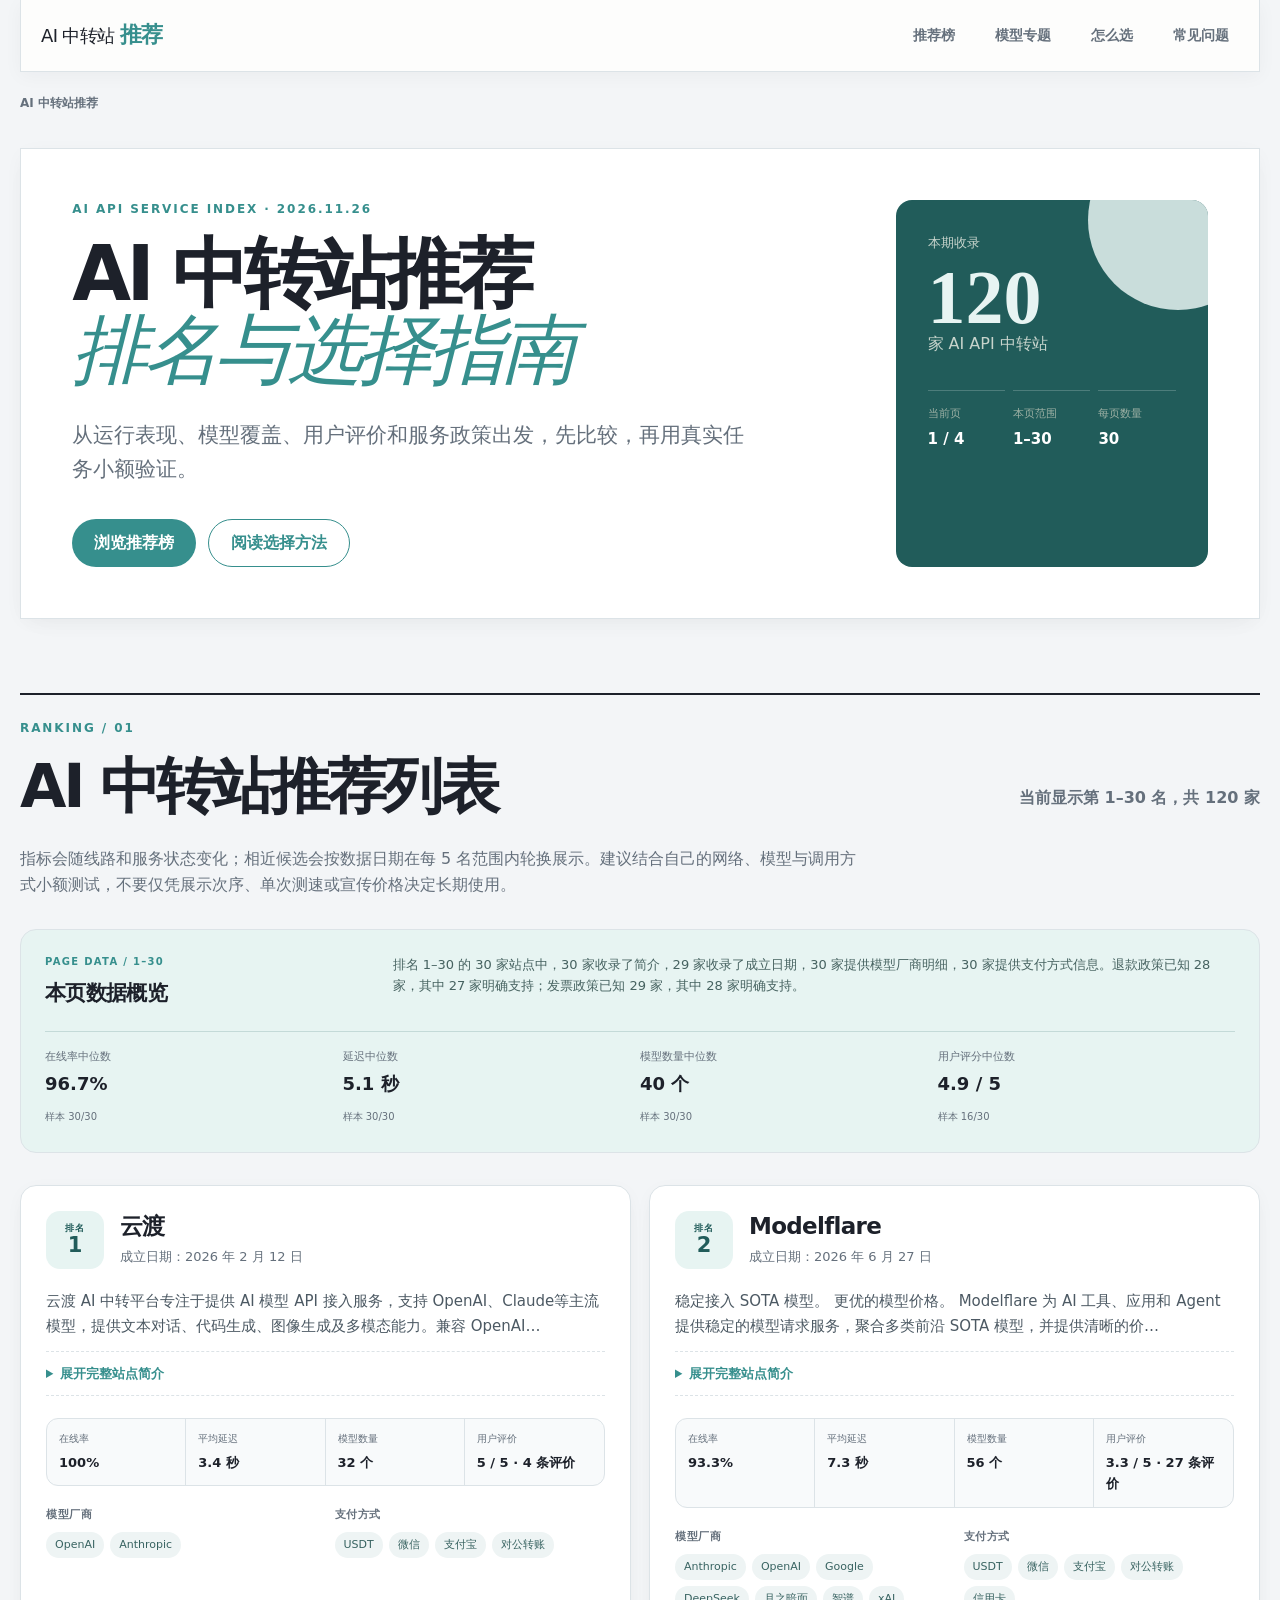
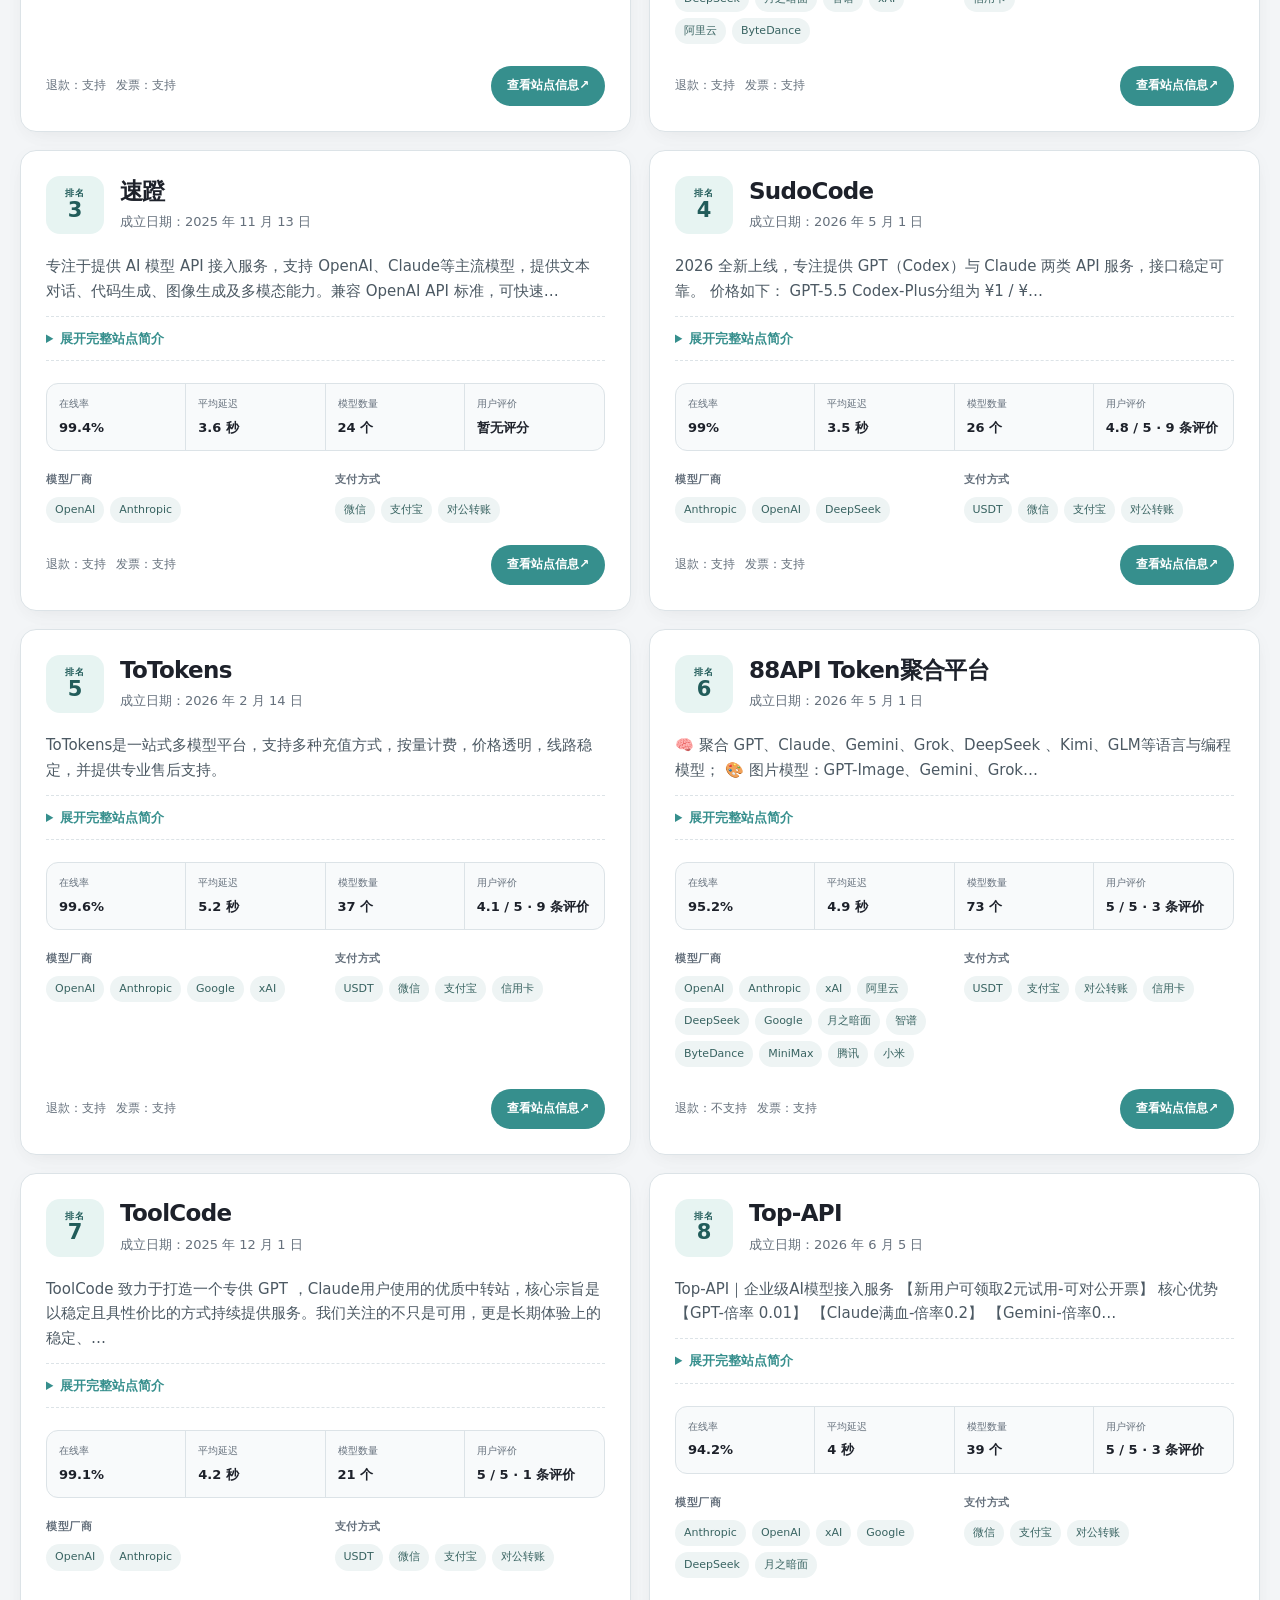
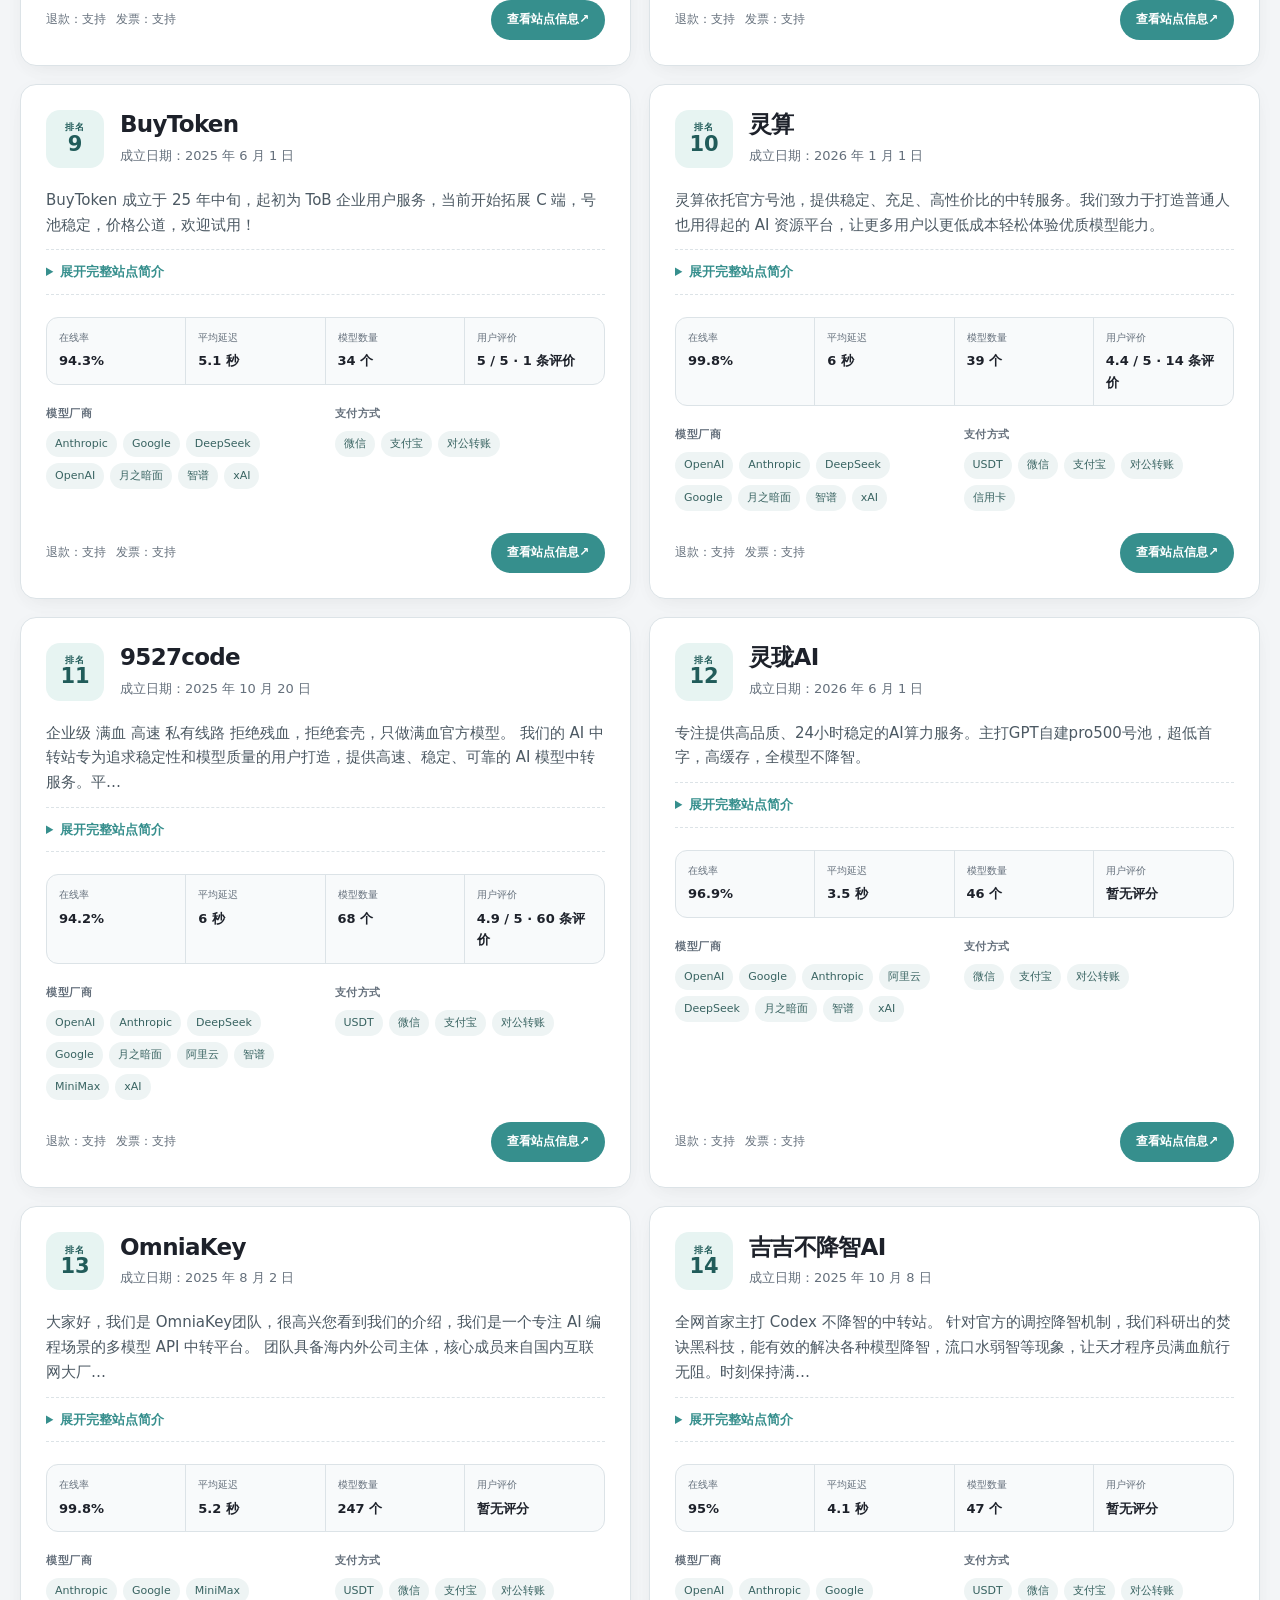
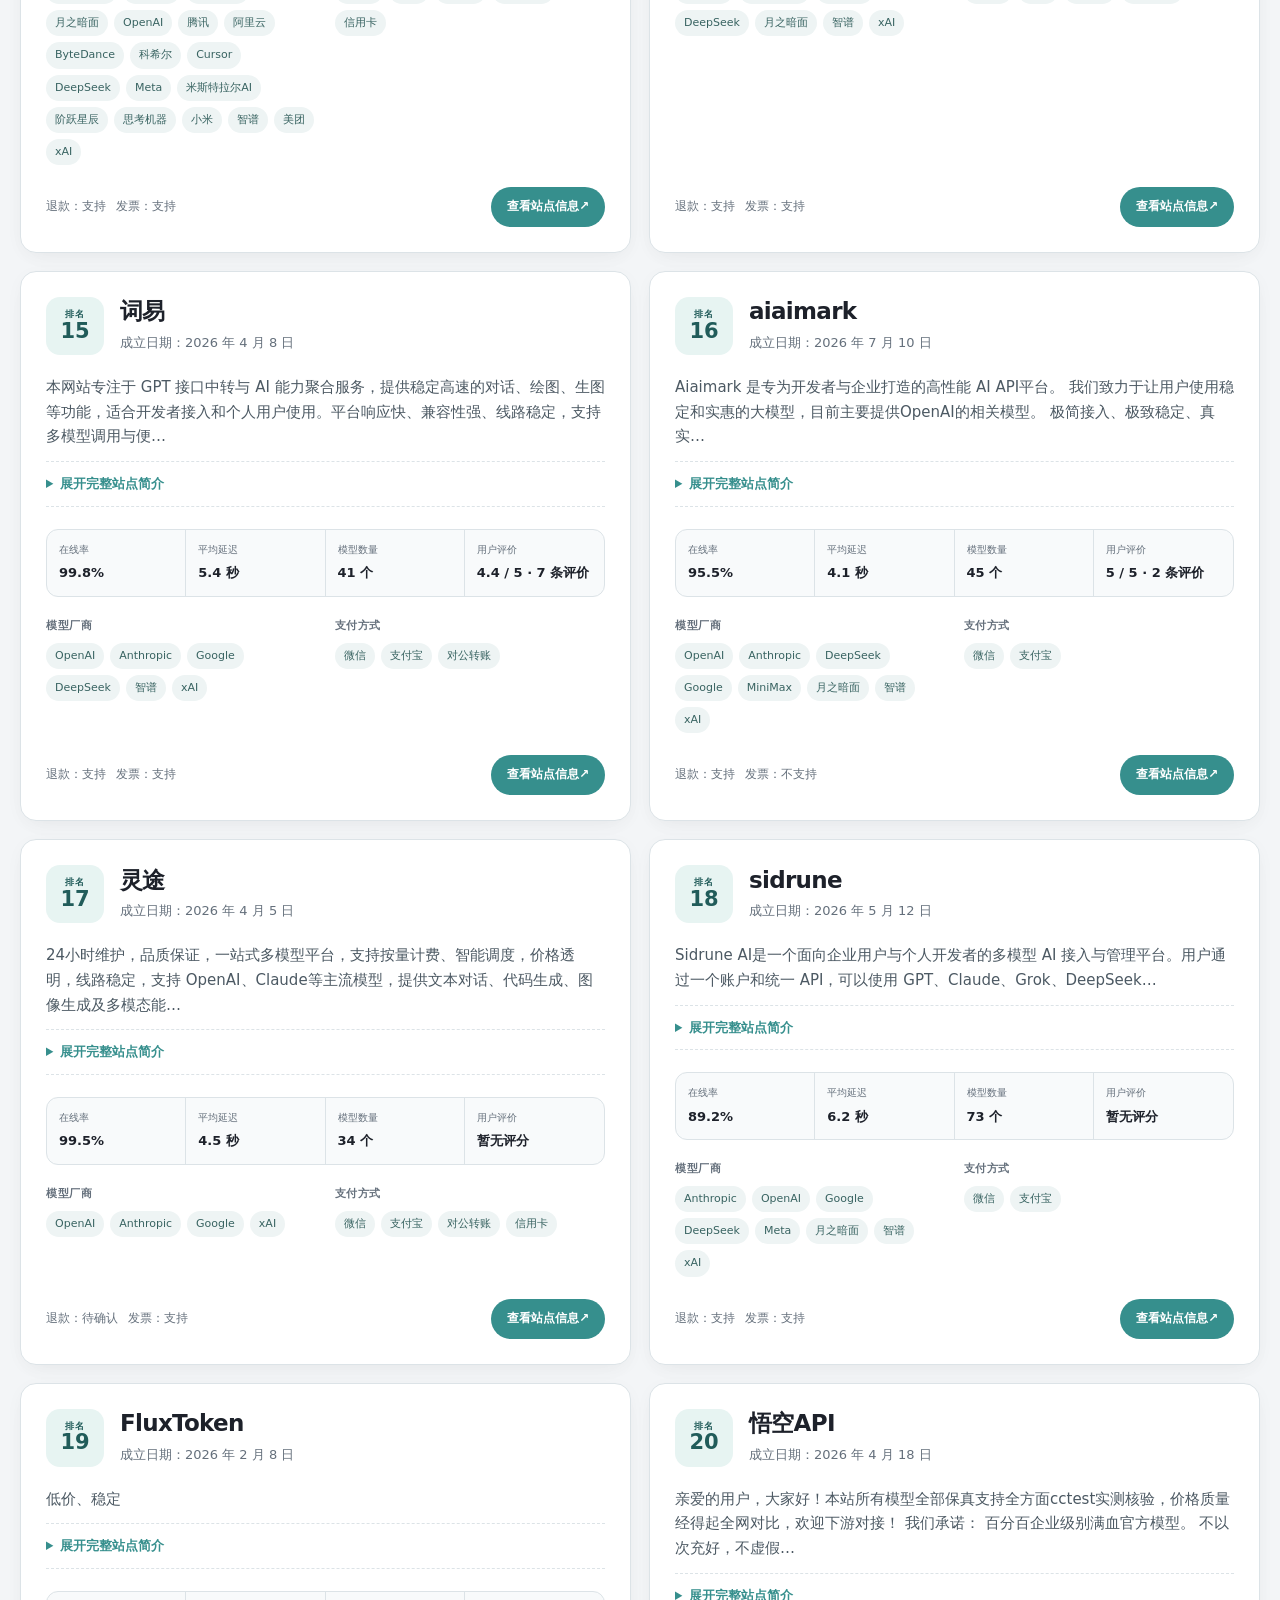
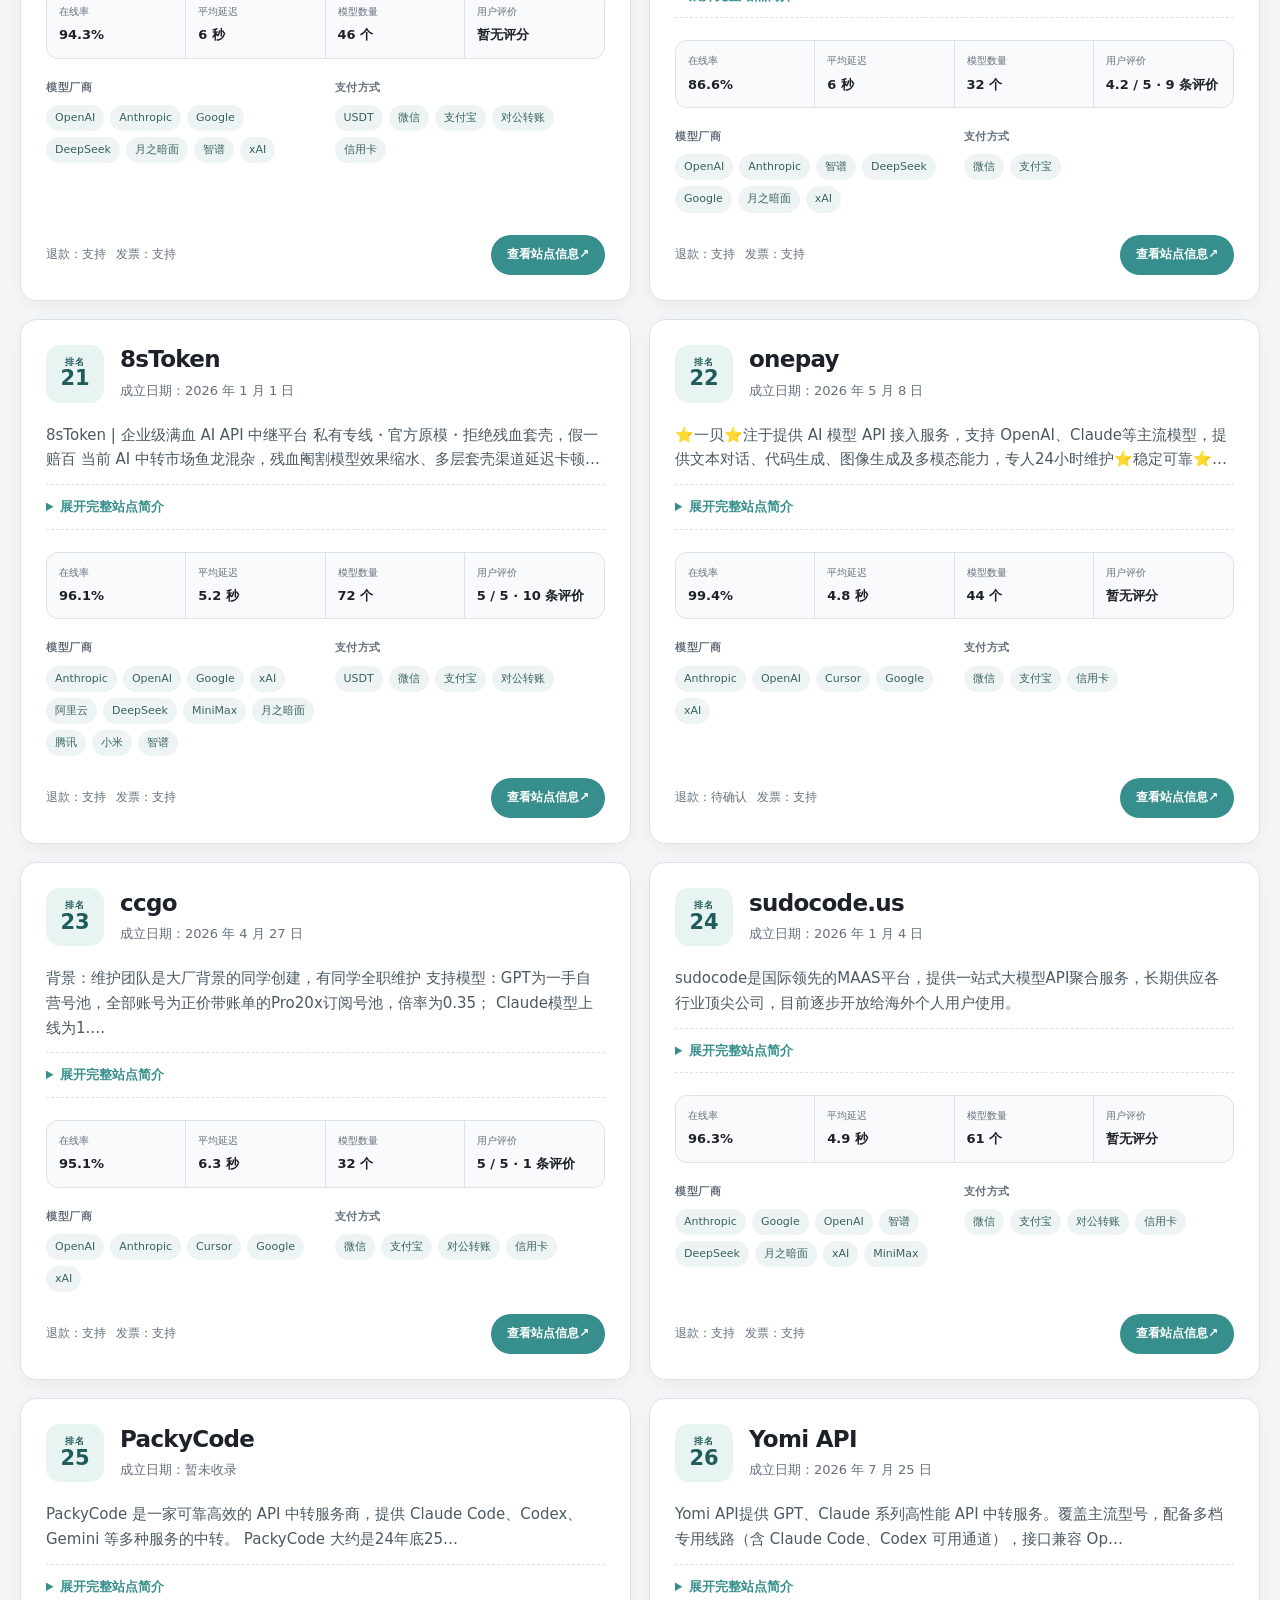
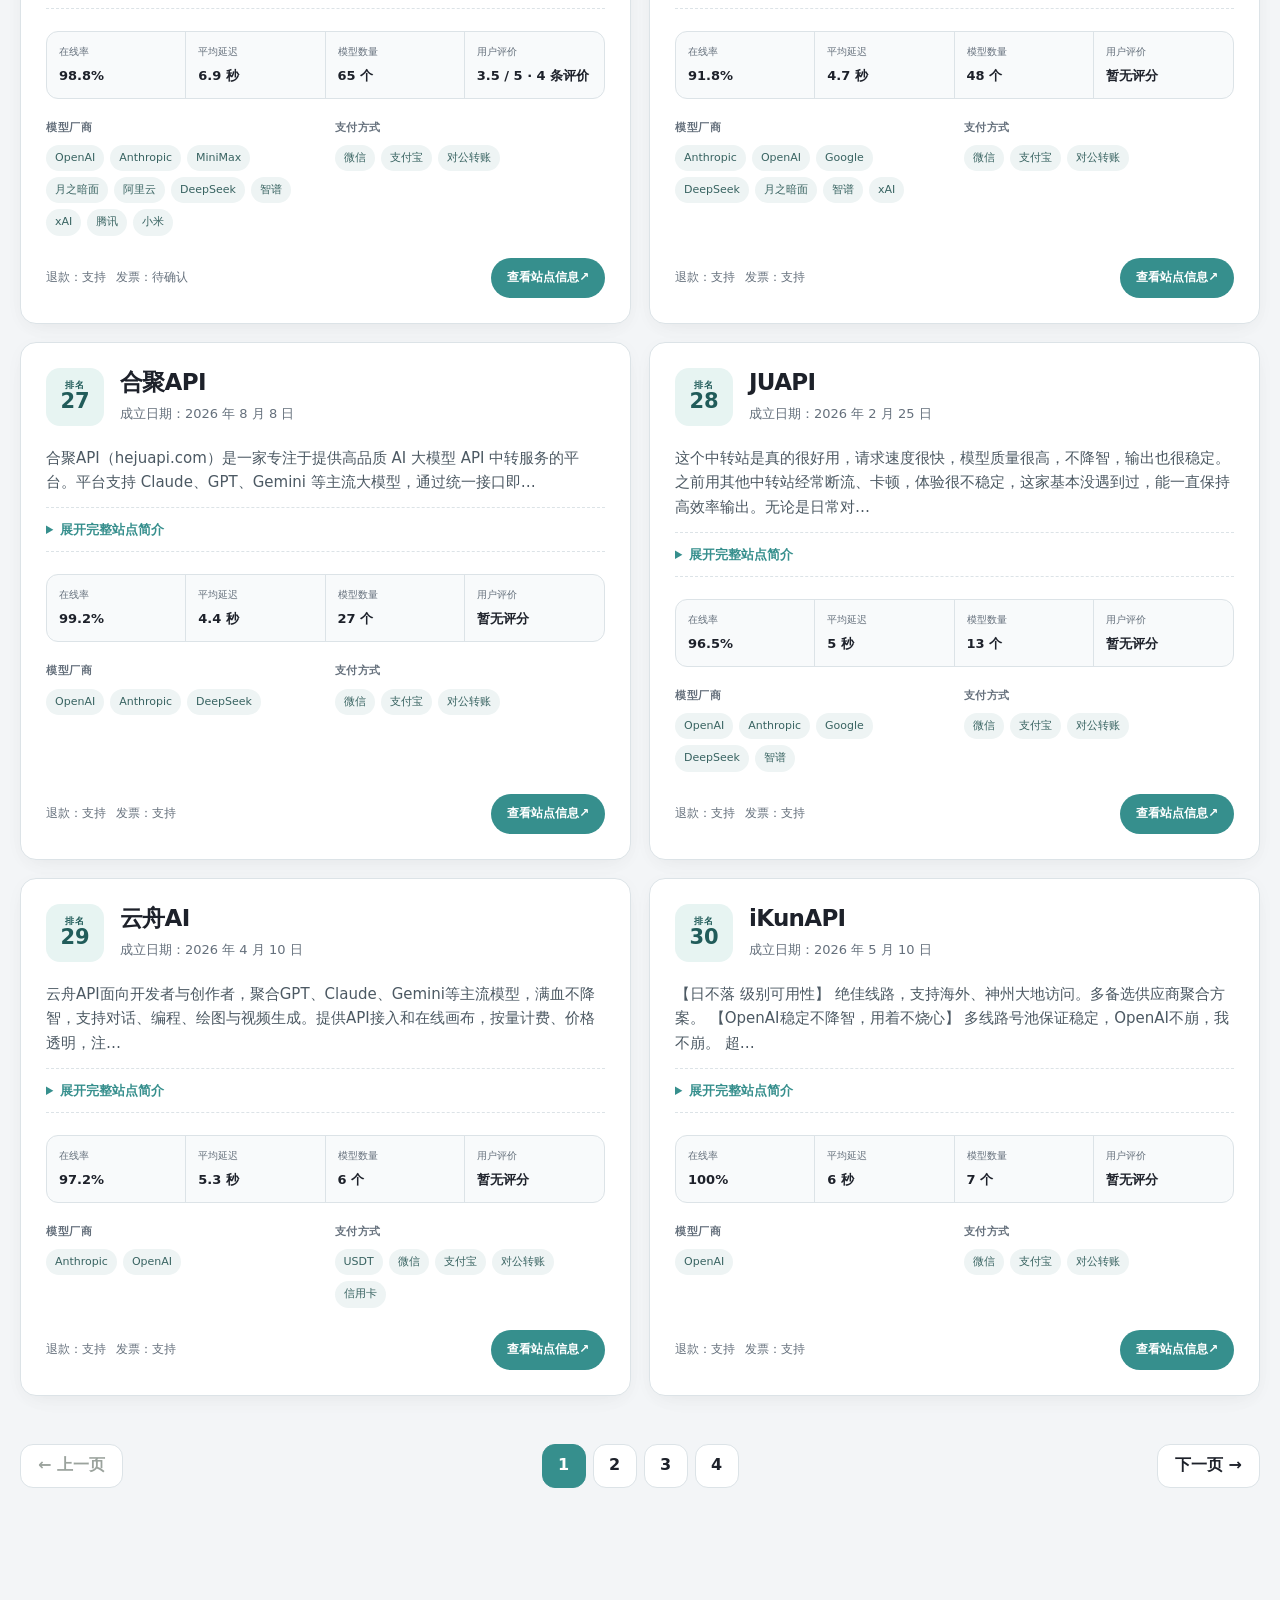
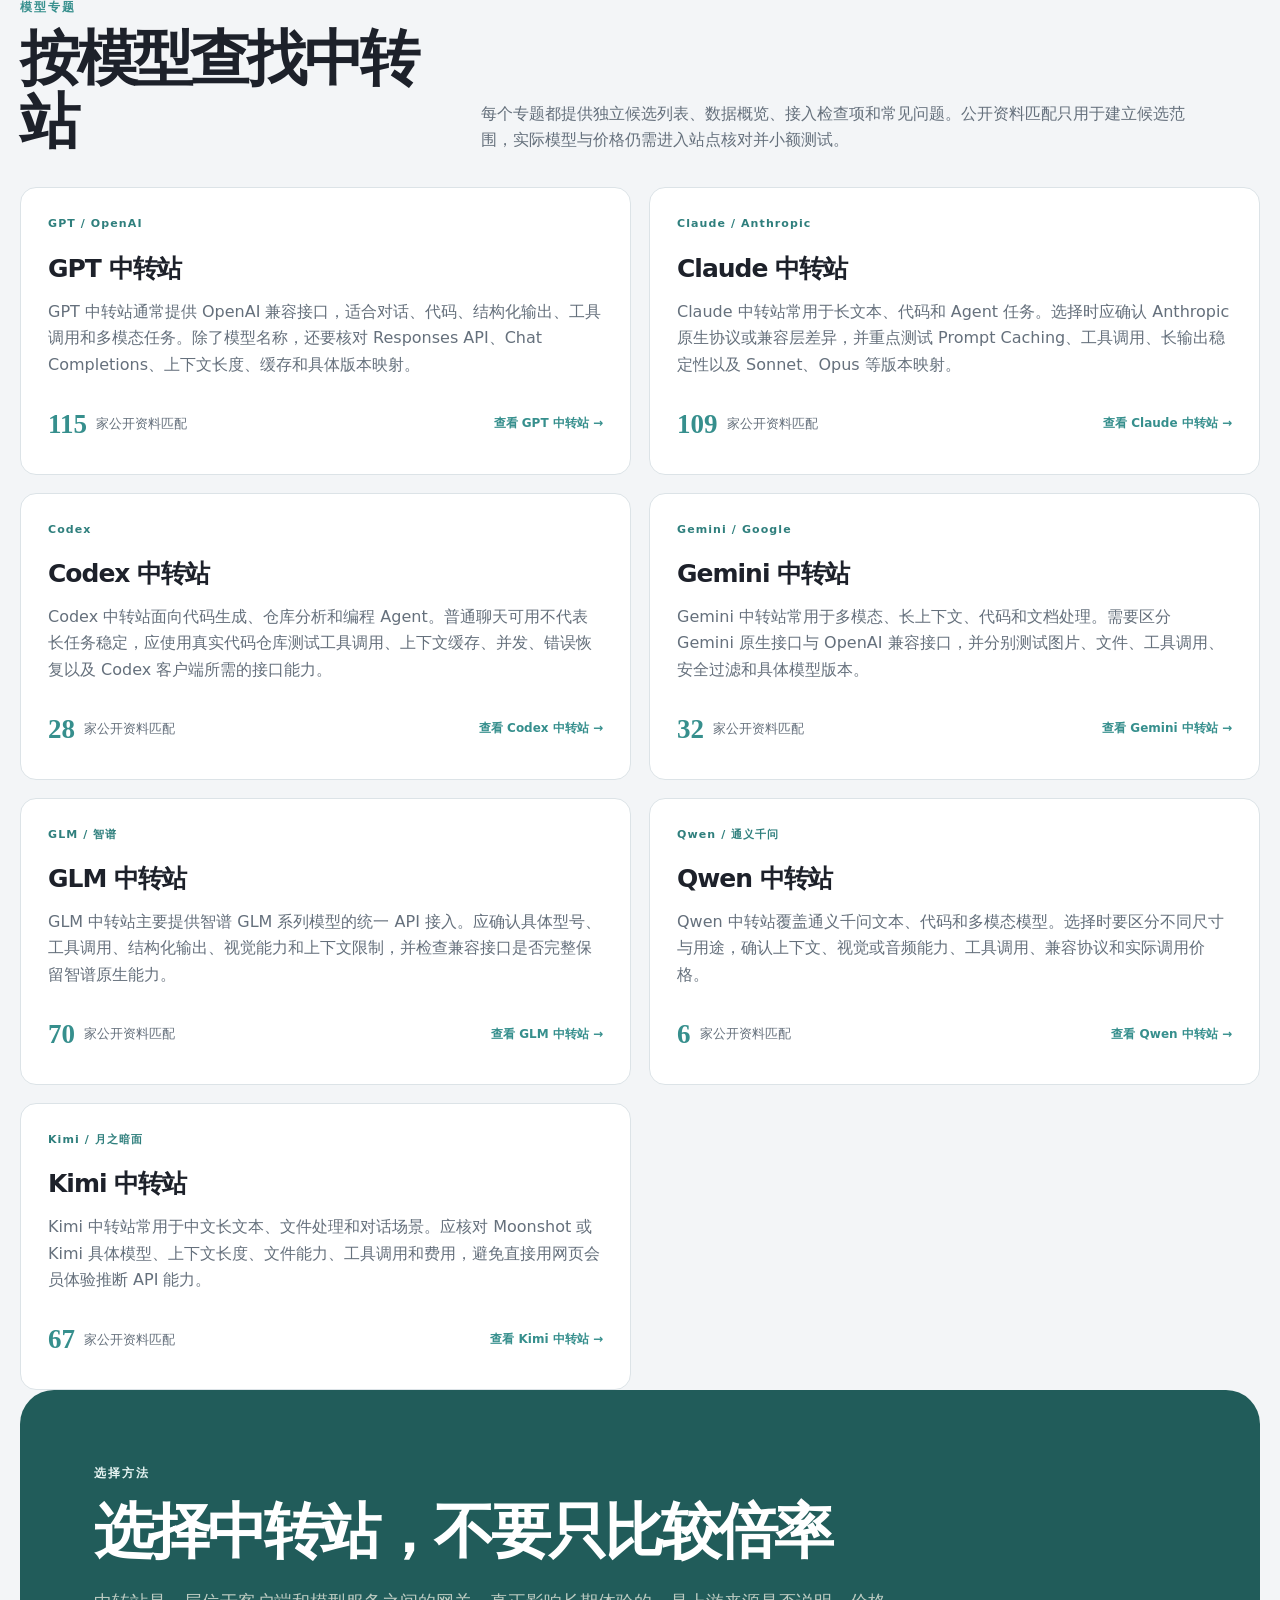
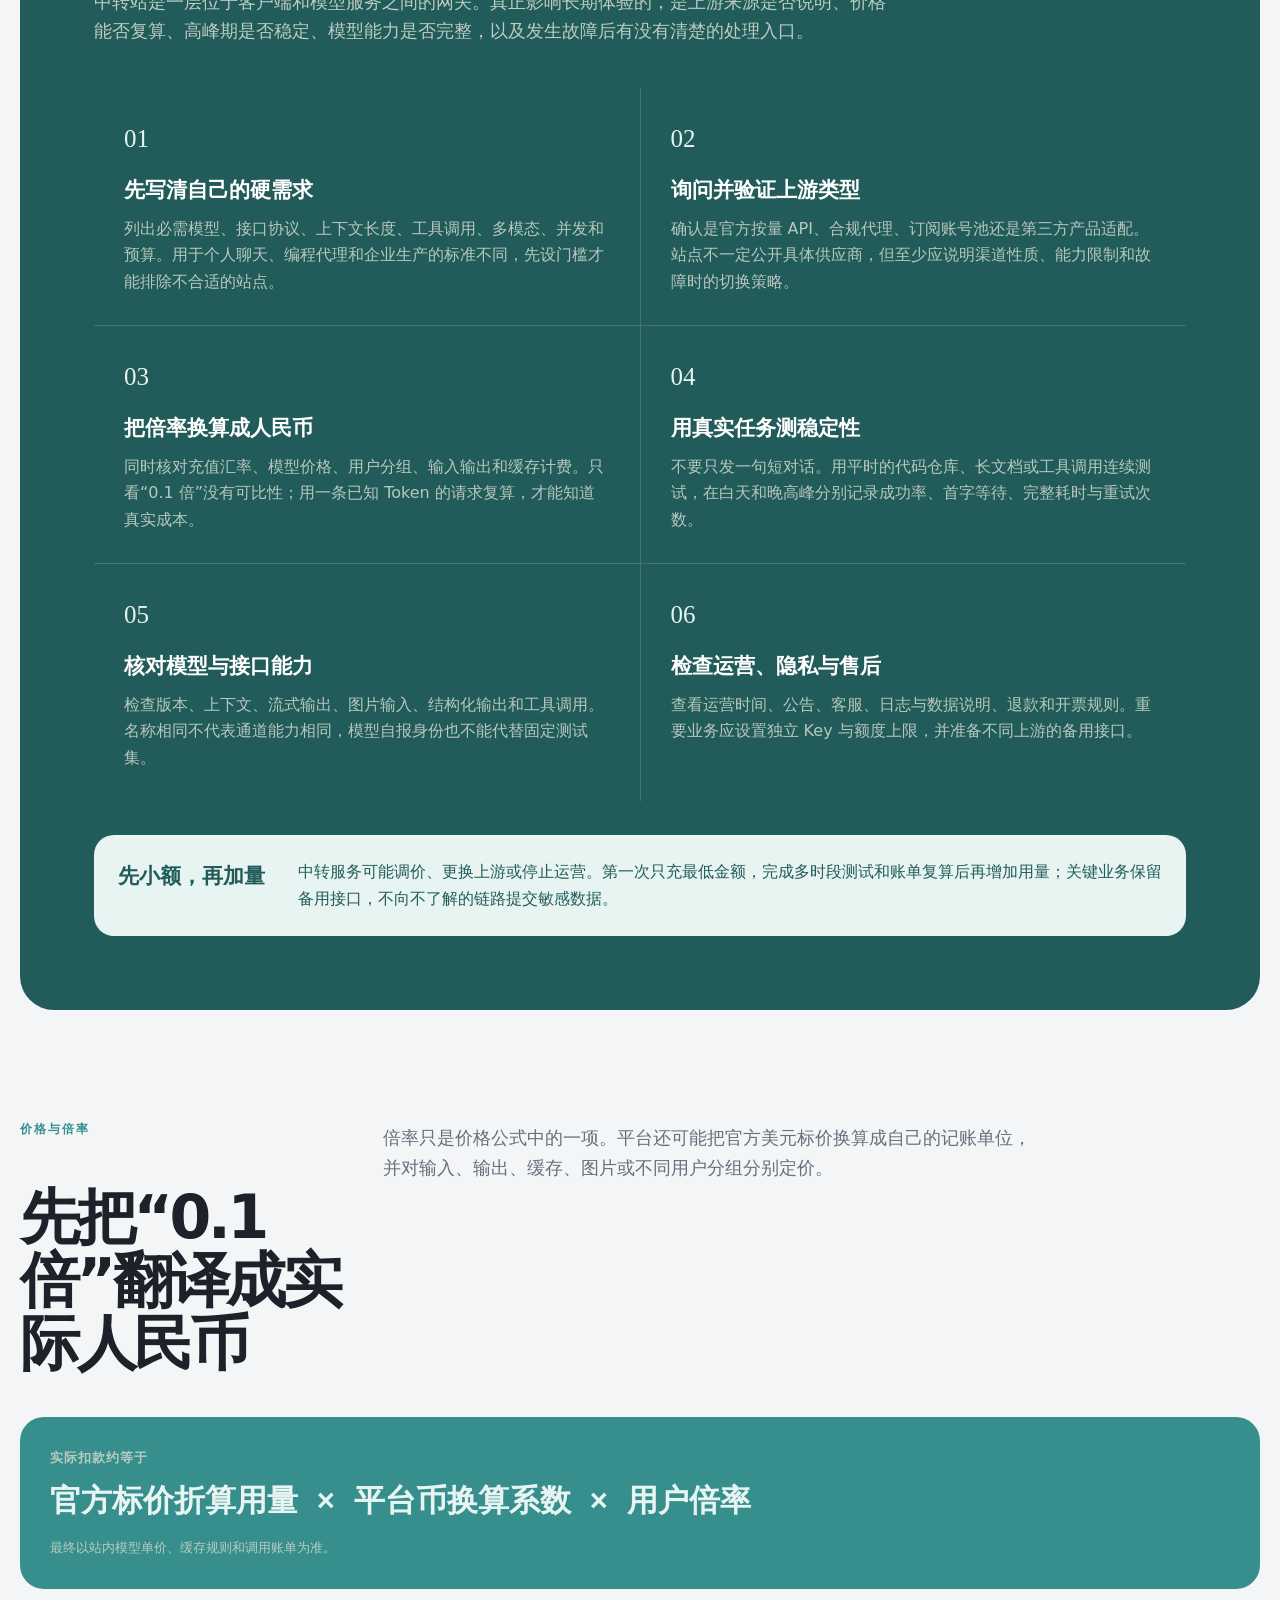
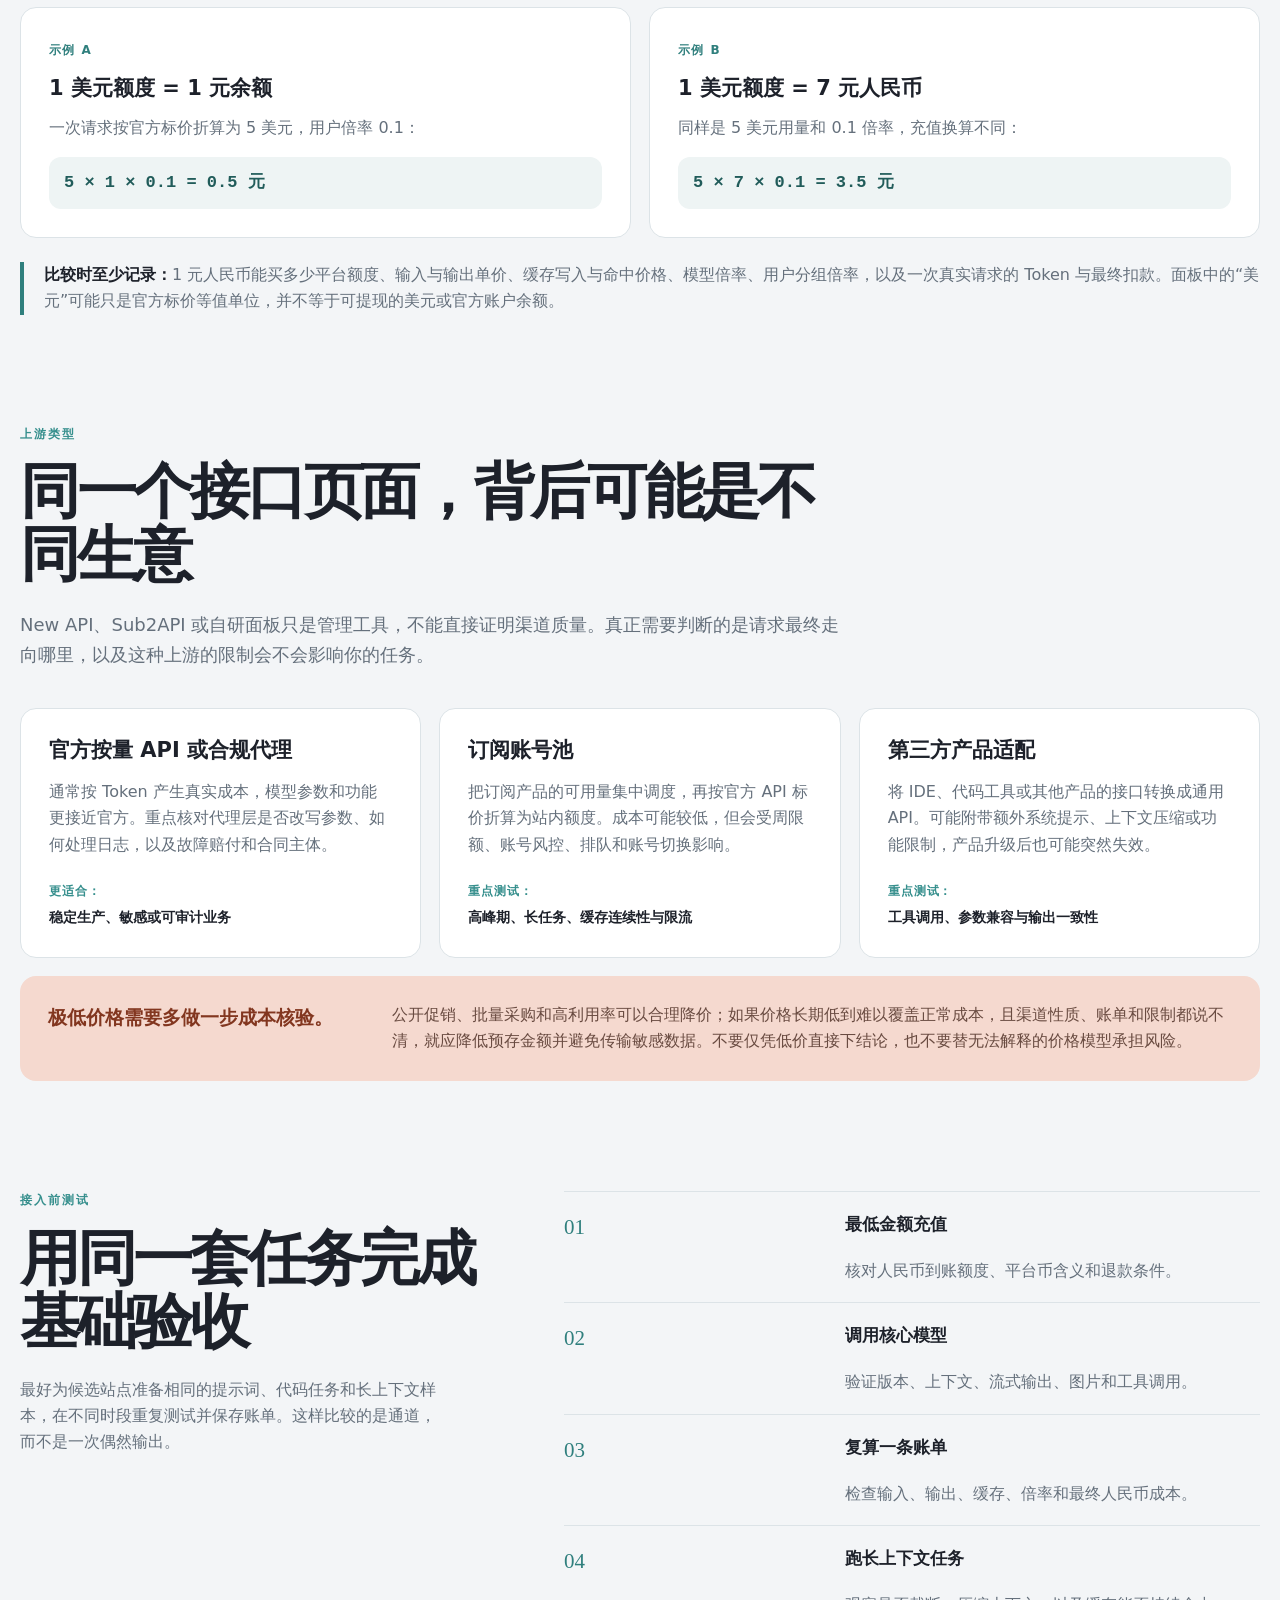
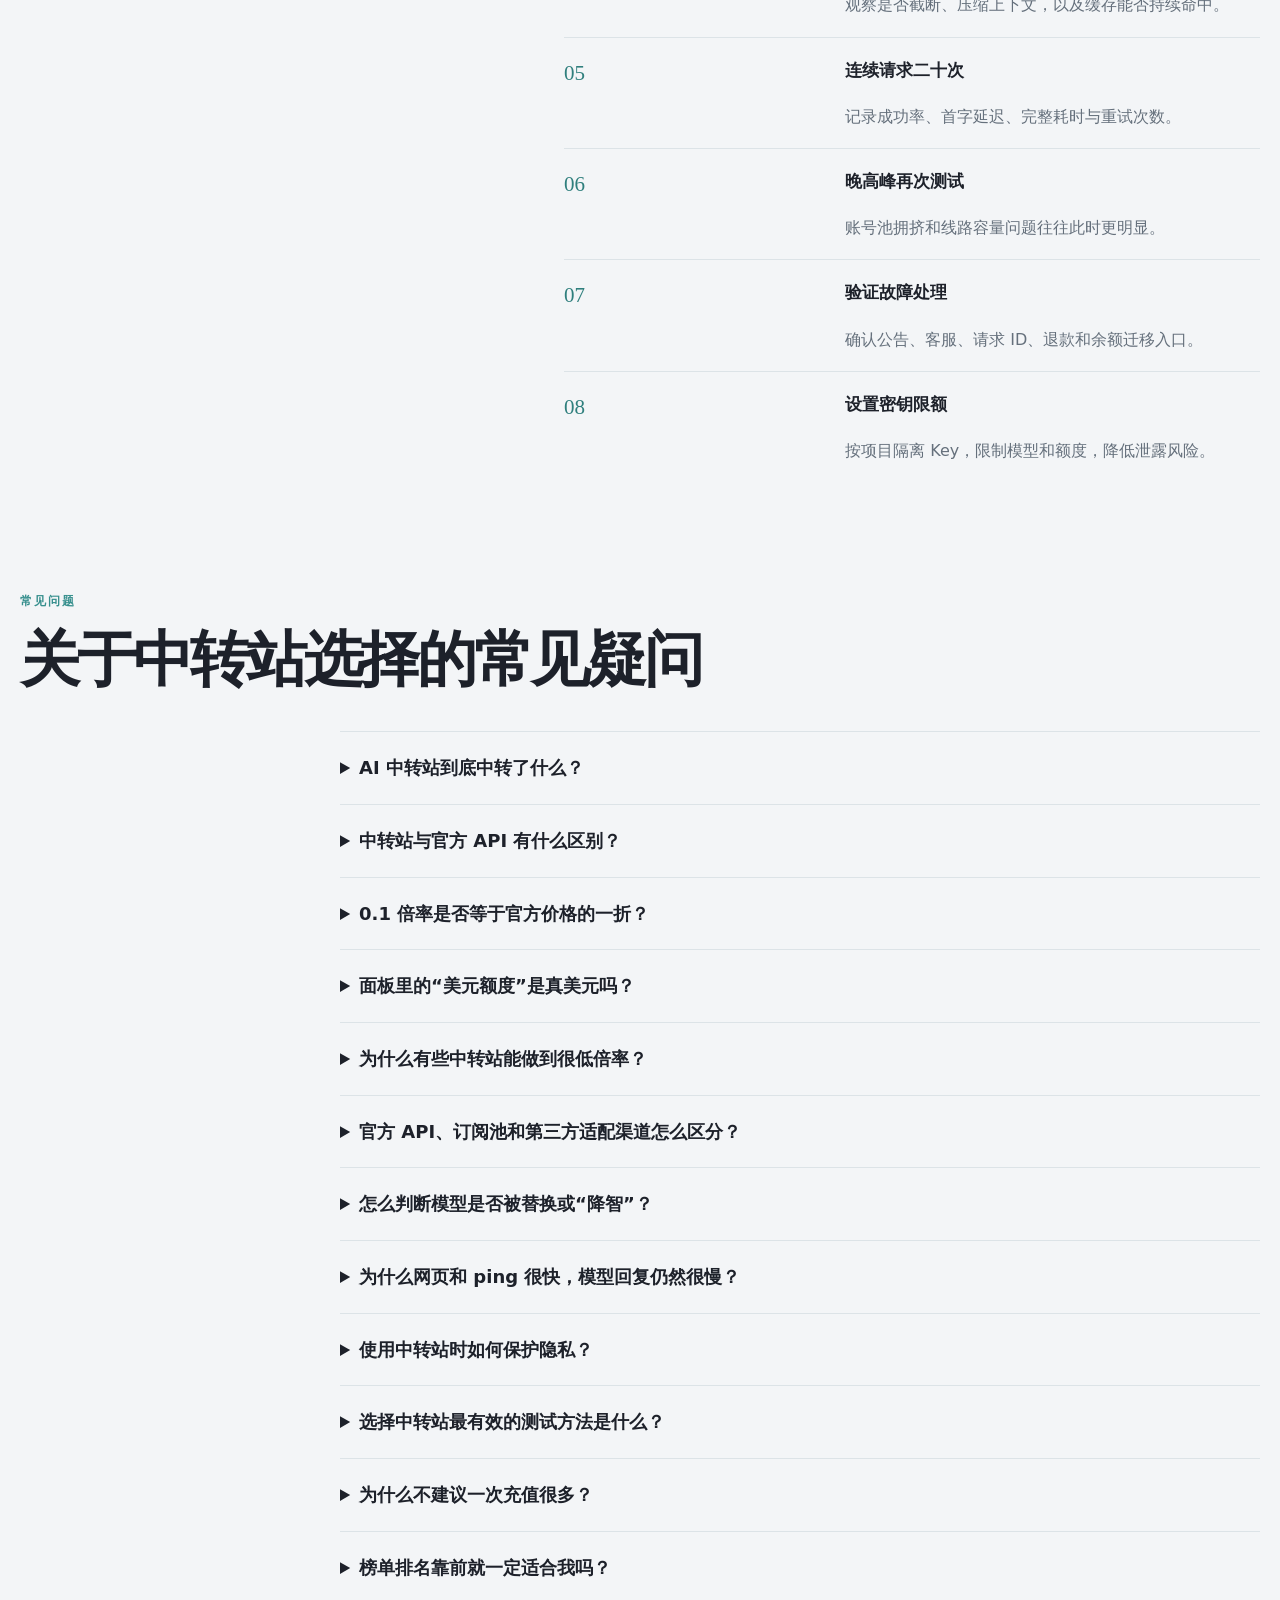
==== commit 25386e12: "chore: update AI transit ranking" ====
--- a/index.html
+++ b/index.html
@@ -1 +1 @@
-<!doctype html><html lang="zh-CN"><head><meta charset="utf-8" /><meta name="viewport" content="width=device-width, initial-scale=1" /><title>AI 中转站推荐｜120 家 API 中转站排名、对比与选择指南</title><meta name="description" content="AI 中转站推荐收录 120 家 API 中转站，静态对比在线率、响应延迟、模型覆盖、支付方式与服务政策，并提供计费、安全和接入测试指南。" /><meta name="robots" content="index, follow, max-image-preview:large, max-snippet:-1" /><meta name="theme-color" content="#f3f5f7" /><meta property="og:type" content="website" /><meta property="og:title" content="AI 中转站推荐｜120 家 API 中转站排名、对比与选择指南" /><meta property="og:description" content="AI 中转站推荐收录 120 家 API 中转站，静态对比在线率、响应延迟、模型覆盖、支付方式与服务政策，并提供计费、安全和接入测试指南。" /><meta property="og:url" content="https://aizhongzhuanzhan.github.io/" /><meta property="og:site_name" content="AI 中转站推荐" /><meta property="og:locale" content="zh_CN" /><meta property="og:image" content="https://aizhongzhuanzhan.github.io/assets/og-image.svg" /><meta name="twitter:card" content="summary_large_image" /><meta name="twitter:title" content="AI 中转站推荐｜120 家 API 中转站排名、对比与选择指南" /><meta name="twitter:description" content="AI 中转站推荐收录 120 家 API 中转站，静态对比在线率、响应延迟、模型覆盖、支付方式与服务政策，并提供计费、安全和接入测试指南。" /><meta name="twitter:image" content="https://aizhongzhuanzhan.github.io/assets/og-image.svg" /><link rel="canonical" href="https://aizhongzhuanzhan.github.io/" /><link rel="alternate" hreflang="zh-CN" href="https://aizhongzhuanzhan.github.io/" /><link rel="next" href="https://aizhongzhuanzhan.github.io/page/2/" /><link rel="icon" href="./assets/favicon.svg" type="image/svg+xml" /><link rel="stylesheet" href="./assets/styles.min.css" /><script type="application/ld+json">{"@context":"https://schema.org","@graph":[{"@type":"WebSite","@id":"https://aizhongzhuanzhan.github.io/#website","url":"https://aizhongzhuanzhan.github.io/","name":"AI 中转站推荐","description":"AI API 中转站排名、服务指标与选择指南。","inLanguage":"zh-CN"},{"@type":"CollectionPage","@id":"https://aizhongzhuanzhan.github.io/#webpage","url":"https://aizhongzhuanzhan.github.io/","name":"AI 中转站推荐｜120 家 API 中转站排名、对比与选择指南","description":"AI 中转站推荐收录 120 家 API 中转站，静态对比在线率、响应延迟、模型覆盖、支付方式与服务政策，并提供计费、安全和接入测试指南。","inLanguage":"zh-CN","dateModified":"2026-11-25","isPartOf":{"@id":"https://aizhongzhuanzhan.github.io/#website"},"breadcrumb":{"@id":"https://aizhongzhuanzhan.github.io/#breadcrumb"},"mainEntity":{"@id":"https://aizhongzhuanzhan.github.io/#ranking"},"hasPart":[{"@id":"https://aizhongzhuanzhan.github.io/gpt-zhongzhuanzhan/#webpage"},{"@id":"https://aizhongzhuanzhan.github.io/claude-zhongzhuanzhan/#webpage"},{"@id":"https://aizhongzhuanzhan.github.io/codex-zhongzhuanzhan/#webpage"},{"@id":"https://aizhongzhuanzhan.github.io/gemini-zhongzhuanzhan/#webpage"},{"@id":"https://aizhongzhuanzhan.github.io/glm-zhongzhuanzhan/#webpage"},{"@id":"https://aizhongzhuanzhan.github.io/qwen-zhongzhuanzhan/#webpage"},{"@id":"https://aizhongzhuanzhan.github.io/kimi-zhongzhuanzhan/#webpage"}]},{"@type":"BreadcrumbList","@id":"https://aizhongzhuanzhan.github.io/#breadcrumb","itemListElement":[{"@type":"ListItem","position":1,"name":"AI 中转站推荐","item":"https://aizhongzhuanzhan.github.io/"}]},{"@type":"ItemList","@id":"https://aizhongzhuanzhan.github.io/#ranking","name":"AI 中转站推荐","numberOfItems":120,"itemListOrder":"https://schema.org/ItemListOrderAscending","itemListElement":[{"@type":"ListItem","position":1,"item":{"@type":"Service","name":"Modelflare","url":"https://www.hvoyai.com/sites/originmodelflaredev/","description":"综合排名第 1；成立日期 2026-06-27；在线率 83.7%；平均延迟 7.4 秒；收录模型 54 个；用户评分 3.4/5（26 条评价）；退款政策：支持；发票政策：支持。"}},{"@type":"ListItem","position":2,"item":{"@type":"Service","name":"9527code","url":"https://www.hvoyai.com/sites/9527codes/","description":"综合排名第 2；成立日期 2025-10-20；在线率 95.3%；平均延迟 5.6 秒；收录模型 69 个；用户评分 4.9/5（60 条评价）；退款政策：支持；发票政策：支持。"}},{"@type":"ListItem","position":3,"item":{"@type":"Service","name":"ToTokens","url":"https://www.hvoyai.com/sites/totokenscc/","description":"综合排名第 3；成立日期 2026-02-14；在线率 93.9%；平均延迟 5.2 秒；收录模型 36 个；用户评分 4.1/5（9 条评价）；退款政策：支持；发票政策：支持。"}},{"@type":"ListItem","position":4,"item":{"@type":"Service","name":"云渡","url":"https://www.hvoyai.com/sites/yundulol/","description":"综合排名第 4；成立日期 2026-02-12；在线率 99.1%；平均延迟 3.4 秒；收录模型 32 个；用户评分 5/5（4 条评价）；退款政策：支持；发票政策：支持。"}},{"@type":"ListItem","position":5,"item":{"@type":"Service","name":"88API Token聚合平台","url":"https://www.hvoyai.com/sites/88apiai/","description":"综合排名第 5；成立日期 2026-05-01；在线率 97.3%；平均延迟 4.8 秒；收录模型 71 个；用户评分 5/5（3 条评价）；退款政策：不支持；发票政策：支持。"}},{"@type":"ListItem","position":6,"item":{"@type":"Service","name":"BuyToken","url":"https://www.hvoyai.com/sites/buytokenwork/","description":"综合排名第 6；成立日期 2025-06-01；在线率 94.3%；平均延迟 4.9 秒；收录模型 34 个；用户评分 5/5（1 条评价）；退款政策：支持；发票政策：支持。"}},{"@type":"ListItem","position":7,"item":{"@type":"Service","name":"SudoCode","url":"https://www.hvoyai.com/sites/sudocodechat/","description":"综合排名第 7；成立日期 2026-05-01；在线率 99%；平均延迟 3.5 秒；收录模型 26 个；用户评分 4.8/5（9 条评价）；退款政策：支持；发票政策：支持。"}},{"@type":"ListItem","position":8,"item":{"@type":"Service","name":"灵算","url":"https://www.hvoyai.com/sites/lingsuansi/","description":"综合排名第 8；成立日期 2026-01-01；在线率 98.7%；平均延迟 6.2 秒；收录模型 39 个；用户评分 4.4/5（14 条评价）；退款政策：支持；发票政策：支持。"}},{"@type":"ListItem","position":9,"item":{"@type":"Service","name":"词易","url":"https://www.hvoyai.com/sites/chiyicncom/","description":"综合排名第 9；成立日期 2026-04-08；在线率 99.8%；平均延迟 5.6 秒；收录模型 41 个；用户评分 4.4/5（7 条评价）；退款政策：支持；发票政策：支持。"}},{"@type":"ListItem","position":10,"item":{"@type":"Service","name":"ToolCode","url":"https://www.hvoyai.com/sites/toolcodecc/","description":"综合排名第 10；成立日期 2025-12-01；在线率 97.2%；平均延迟 5.1 秒；收录模型 21 个；用户评分 5/5（1 条评价）；退款政策：支持；发票政策：支持。"}},{"@type":"ListItem","position":11,"item":{"@type":"Service","name":"合聚API","url":"https://www.hvoyai.com/sites/hejuapicom/","description":"综合排名第 11；成立日期 2026-08-08；在线率 98.8%；平均延迟 4.5 秒；收录模型 27 个；退款政策：支持；发票政策：支持。"}},{"@type":"ListItem","position":12,"item":{"@type":"Service","name":"aiaimark","url":"https://www.hvoyai.com/sites/aiaimarkcom/","description":"综合排名第 12；成立日期 2026-07-10；在线率 96.2%；平均延迟 3.7 秒；收录模型 45 个；用户评分 5/5（2 条评价）；退款政策：支持；发票政策：不支持。"}},{"@type":"ListItem","position":13,"item":{"@type":"Service","name":"ZNB.ai","url":"https://www.hvoyai.com/sites/znbcodecom/","description":"综合排名第 13；成立日期 2026-03-01；在线率 95.3%；平均延迟 6.3 秒；收录模型 37 个；用户评分 5/5（1 条评价）；退款政策：支持；发票政策：不支持。"}},{"@type":"ListItem","position":14,"item":{"@type":"Service","name":"吉吉不降智AI","url":"https://www.hvoyai.com/sites/jijicc/","description":"综合排名第 14；成立日期 2025-10-08；在线率 94.3%；平均延迟 4.2 秒；收录模型 47 个；退款政策：支持；发票政策：支持。"}},{"@type":"ListItem","position":15,"item":{"@type":"Service","name":"sidrune","url":"https://www.hvoyai.com/sites/sidruneai/","description":"综合排名第 15；成立日期 2026-05-12；在线率 89.4%；平均延迟 6.6 秒；收录模型 73 个；退款政策：支持；发票政策：支持。"}},{"@type":"ListItem","position":16,"item":{"@type":"Service","name":"速蹬","url":"https://www.hvoyai.com/sites/sudengcc/","description":"综合排名第 16；成立日期 2025-11-13；在线率 100%；平均延迟 3.8 秒；收录模型 24 个；退款政策：支持；发票政策：支持。"}},{"@type":"ListItem","position":17,"item":{"@type":"Service","name":"OmniaKey","url":"https://www.hvoyai.com/sites/omniakeycom/","description":"综合排名第 17；成立日期 2025-08-02；在线率 99.6%；平均延迟 4.9 秒；收录模型 246 个；退款政策：支持；发票政策：支持。"}},{"@type":"ListItem","position":18,"item":{"@type":"Service","name":"悟空API","url":"https://www.hvoyai.com/sites/wkapipro/","description":"综合排名第 18；成立日期 2026-04-18；在线率 92.8%；平均延迟 6.6 秒；收录模型 32 个；用户评分 4.2/5（9 条评价）；退款政策：支持；发票政策：支持。"}},{"@type":"ListItem","position":19,"item":{"@type":"Service","name":"灵珑AI","url":"https://www.hvoyai.com/sites/linlongscom/","description":"综合排名第 19；成立日期 2026-06-01；在线率 98.6%；平均延迟 4.4 秒；收录模型 46 个；退款政策：支持；发票政策：支持。"}},{"@type":"ListItem","position":20,"item":{"@type":"Service","name":"Toknex","url":"https://www.hvoyai.com/sites/toknexme/","description":"综合排名第 20；成立日期 2026-05-10；在线率 99%；平均延迟 5.5 秒；收录模型 24 个；用户评分 5/5（4 条评价）；退款政策：支持；发票政策：支持。"}},{"@type":"ListItem","position":21,"item":{"@type":"Service","name":"云舟AI","url":"https://www.hvoyai.com/sites/yunzhouapicom/","description":"综合排名第 21；成立日期 2026-04-10；在线率 97.2%；平均延迟 3.9 秒；收录模型 6 个；退款政策：支持；发票政策：支持。"}},{"@type":"ListItem","position":22,"item":{"@type":"Service","name":"ccgo","url":"https://www.hvoyai.com/sites/ccgoaiclub/","description":"综合排名第 22；成立日期 2026-04-27；在线率 99.2%；平均延迟 5.5 秒；收录模型 32 个；用户评分 5/5（1 条评价）；退款政策：支持；发票政策：支持。"}},{"@type":"ListItem","position":23,"item":{"@type":"Service","name":"智惠API","url":"https://www.hvoyai.com/sites/apiapi2cncom/","description":"综合排名第 23；成立日期 2026-04-01；在线率 91.8%；平均延迟 5.6 秒；收录模型 38 个；用户评分 5/5（34 条评价）；退款政策：支持；发票政策：不支持。"}},{"@type":"ListItem","position":24,"item":{"@type":"Service","name":"PackyCode","url":"https://www.hvoyai.com/sites/packyapiai/","description":"综合排名第 24；在线率 98.6%；平均延迟 6.6 秒；收录模型 65 个；用户评分 3.5/5（4 条评价）；退款政策：支持。"}},{"@type":"ListItem","position":25,"item":{"@type":"Service","name":"灵途","url":"https://www.hvoyai.com/sites/lingtuapinet/","description":"综合排名第 25；成立日期 2026-04-05；在线率 99.1%；平均延迟 5 秒；收录模型 34 个；发票政策：支持。"}},{"@type":"ListItem","position":26,"item":{"@type":"Service","name":"SvenX","url":"https://www.hvoyai.com/sites/svenxtop/","description":"综合排名第 26；成立日期 2026-03-01；在线率 99.3%；平均延迟 5.2 秒；收录模型 22 个；退款政策：支持；发票政策：支持。"}},{"@type":"ListItem","position":27,"item":{"@type":"Service","name":"jcode","url":"https://www.hvoyai.com/sites/jcodecc/","description":"综合排名第 27；成立日期 2025-12-18；在线率 96.7%；平均延迟 5.3 秒；收录模型 28 个；退款政策：支持；发票政策：不支持。"}},{"@type":"ListItem","position":28,"item":{"@type":"Service","name":"8sToken","url":"https://www.hvoyai.com/sites/8stokencom/","description":"综合排名第 28；成立日期 2026-01-01；在线率 98.1%；平均延迟 5.2 秒；收录模型 72 个；用户评分 5/5（10 条评价）；退款政策：支持；发票政策：支持。"}},{"@type":"ListItem","position":29,"item":{"@type":"Service","name":"sudocode.us","url":"https://www.hvoyai.com/sites/sudocodeus/","description":"综合排名第 29；成立日期 2026-01-04；在线率 97.5%；平均延迟 5.3 秒；收录模型 61 个；退款政策：支持；发票政策：支持。"}},{"@type":"ListItem","position":30,"item":{"@type":"Service","name":"onepay","url":"https://www.hvoyai.com/sites/onepayapinet/","description":"综合排名第 30；成立日期 2026-05-08；在线率 98.8%；平均延迟 5.5 秒；收录模型 44 个；发票政策：支持。"}}]},{"@type":"FAQPage","@id":"https://aizhongzhuanzhan.github.io/#faq","mainEntity":[{"@type":"Question","name":"AI 中转站到底中转了什么？","acceptedAnswer":{"@type":"Answer","text":"中转站通常不训练模型，而是位于客户端和模型服务之间，负责 API Key 鉴权、余额结算、限流、渠道调度、日志以及接口格式转换。用户把请求发给中转站后，后台选择一条可用上游，再把模型结果返回。\n\n因此一次调用可能经过站点和它接入的二级渠道。链路越长，稳定性、隐私和故障定位越依赖运营方。"}},{"@type":"Question","name":"中转站与官方 API 有什么区别？","acceptedAnswer":{"@type":"Answer","text":"官方 API 的请求和账单直接进入模型厂商；中转站则多了一层第三方网关，通常更容易使用人民币付款，也能用一个密钥接入多个厂商。\n\n代价是模型来源、参数支持、日志保留、服务连续性和余额安全不再只由模型厂商决定。商业或敏感任务应优先选择能说明数据处理方式和上游类型的服务。"}},{"@type":"Question","name":"0.1 倍率是否等于官方价格的一折？","acceptedAnswer":{"@type":"Answer","text":"不一定。实际扣款通常约等于官方标价折算用量 × 平台币换算系数 × 用户或分组倍率，还可能分别计算输入、输出、缓存写入、缓存命中、图片等项目。\n\n如果 1 美元标价额度记作 1 元余额，5 美元用量按 0.1 倍扣 0.5 元；如果 1 美元额度要用 7 元人民币购买，同样 0.1 倍会扣 3.5 元。比较价格必须同时看充值换算和完整账单。"}},{"@type":"Question","name":"面板里的“美元额度”是真美元吗？","acceptedAnswer":{"@type":"Answer","text":"不一定。很多面板中的美元符号只是按照官方 API 标价记录的计费单位，不代表平台持有等额官方余额，也不代表可以提现。\n\n尤其是订阅池渠道，站点可能把订阅实际跑出的请求换算成“如果走官方 API 值多少美元”，再按倍率扣除站内余额。充值前应先确认 1 元人民币能买多少单位以及余额的退款规则。"}},{"@type":"Question","name":"为什么有些中转站能做到很低倍率？","acceptedAnswer":{"@type":"Answer","text":"批量采购、区域价格、公开促销、较高资源利用率和订阅池都可能降低成本，低价本身不能直接证明有问题。\n\n但长期远低于正常成本且不说明来源时，应把短期优惠、账号池波动、第三方产品适配甚至来源异常纳入风险判断。价格模型算不通，通常意味着稳定性、数据或余额风险被转移给了用户。"}},{"@type":"Question","name":"官方 API、订阅池和第三方适配渠道怎么区分？","acceptedAnswer":{"@type":"Answer","text":"只看前端面板无法可靠判断。可以查看站点是否明确标注渠道类型，并测试上下文上限、缓存、工具调用、图片输入、流式输出和参数兼容性。\n\n订阅池更容易在额度耗尽或切换账号时波动；第三方适配可能带有额外系统提示、上下文压缩或功能缺失。即使使用同一套开源面板，不同站点的上游和调度质量也可能完全不同。"}},{"@type":"Question","name":"怎么判断模型是否被替换或“降智”？","acceptedAnswer":{"@type":"Answer","text":"不要依赖模型自报身份，因为回答可能只是复述系统上下文。更可靠的方法是准备固定测试集，长期比较代码能力、上下文上限、工具调用、结构化输出、视觉能力和响应特征。\n\n如果复杂任务持续明显偏离官方表现，应保留请求 ID 和账单记录，换时间、换通道复测，再向站点确认是否存在模型映射、参数改写或上下文压缩。"}},{"@type":"Question","name":"为什么网页和 ping 很快，模型回复仍然很慢？","acceptedAnswer":{"@type":"Answer","text":"域名可能使用 CDN，ping 到的是离你较近的边缘节点，并不是中转程序或模型上游。完整延迟还包括网关处理、排队、上游网络、模型推理和流式传输。\n\n应分别记录首字时间、完整响应时间、失败率和晚高峰波动，而不是只看网页打开速度或一次 ping。"}},{"@type":"Question","name":"使用中转站时如何保护隐私？","acceptedAnswer":{"@type":"Answer","text":"默认按“站点可能接触请求和响应内容”来评估风险。不要提交账号密码、私钥、客户资料、未公开代码和其他不必要的敏感数据；可先脱敏，并为不同项目使用独立 Key 和额度上限。\n\n企业场景还应核对日志保留、数据用途、删除机制、运营主体和合同责任。无法确认链路时，敏感业务更适合官方 API 或可审计的合规服务。"}},{"@type":"Question","name":"选择中转站最有效的测试方法是什么？","acceptedAnswer":{"@type":"Answer","text":"先确定必需模型、协议和预算，再以最低金额充值。使用自己的真实任务，在白天和晚高峰各连续测试，核对成功率、首字延迟、长上下文、缓存、工具调用和单次账单。\n\n不要只问一句“你好”。短对话无法暴露账号池切换、上下文截断、缓存失效和复杂参数不兼容等问题。"}},{"@type":"Question","name":"为什么不建议一次充值很多？","acceptedAnswer":{"@type":"Answer","text":"中转服务会受到上游政策、账号风控、线路、经营状况和价格调整影响，站内余额通常也不具备与银行存款相同的保障。\n\n更稳妥的做法是按近期用量充值，为关键业务准备不同上游的备用接口，并提前确认退款、迁移和故障公告规则。"}},{"@type":"Question","name":"榜单排名靠前就一定适合我吗？","acceptedAnswer":{"@type":"Answer","text":"不一定。榜单用于缩小范围，不能替代具体场景验收。编程工具更关注长任务、缓存和工具调用；图片、音视频或长文档任务还要测试文件限制、多模态能力和超时策略。\n\n先写清自己的硬性需求和不能接受的风险，再结合榜单指标选择候选站点，最后用同一组真实任务横向比较。"}}]}]}</script><script>var _hmt = _hmt || [];(function() {var hm = document.createElement("script");hm.src = "https://hm.baidu.com/hm.js?a95d0c92950541b137908250283f3d91";var s = document.getElementsByTagName("script")[0];s.parentNode.insertBefore(hm, s);})();</script></head><body><a class="skip-link" href="#main">跳到主要内容</a><header class="topbar"><a class="wordmark" href="./" aria-label="AI 中转站推荐首页"><span>AI 中转站</span><strong>推荐</strong></a><nav aria-label="主要导航"><a href="./#ranking">推荐榜</a><a href="./#topics">模型专题</a><a href="./#guide">怎么选</a><a href="./#faq">常见问题</a></nav></header><main id="main"><nav class="breadcrumbs" aria-label="面包屑"><span aria-current="page">AI 中转站推荐</span></nav><section class="hero"><div class="hero__copy"><p class="eyebrow">AI API SERVICE INDEX · 2026.11.25</p><h1>AI 中转站推荐<br /><em>排名与选择指南</em></h1><p class="hero-copy">从运行表现、模型覆盖、用户评价和服务政策出发，先比较，再用真实任务小额验证。</p><div class="hero-actions"><a href="#ranking">浏览推荐榜</a><a href="#guide">阅读选择方法</a></div></div><aside class="hero__panel" aria-label="榜单概览"><p>本期收录</p><strong>120</strong><span>家 AI API 中转站</span><dl><div><dt>当前页</dt><dd>1 / 4</dd></div><div><dt>本页范围</dt><dd>1–30</dd></div><div><dt>每页数量</dt><dd>30</dd></div></dl></aside></section><section class="ranking" id="ranking" aria-labelledby="ranking-title"><div class="ranking-head"><div><p>RANKING / 01</p><h2 id="ranking-title">AI 中转站推荐列表</h2></div><p>当前显示第 1–30 名，共 120 家</p></div><p class="ranking-note">指标会随线路和服务状态变化；相近候选会按数据日期在每 5 名范围内轮换展示。建议结合自己的网络、模型与调用方式小额测试，不要仅凭展示次序、单次测速或宣传价格决定长期使用。</p><section class="page-analysis" aria-labelledby="page-analysis-title"><div class="page-analysis__head"><div><p>PAGE DATA / 1–30</p><h3 id="page-analysis-title">本页数据概览</h3></div><p>排名 1–30 的 30 家站点中，29 家收录了简介，29 家收录了成立日期，30 家提供模型厂商明细，30 家提供支付方式信息。退款政策已知 28 家，其中 27 家明确支持；发票政策已知 29 家，其中 25 家明确支持。</p></div><dl class="analysis-grid"><div><dt>在线率中位数</dt><dd>97.8%</dd><small>样本 30/30</small></div><div><dt>延迟中位数</dt><dd>5.2 秒</dd><small>样本 30/30</small></div><div><dt>模型数量中位数</dt><dd>37.5 个</dd><small>样本 30/30</small></div><div><dt>用户评分中位数</dt><dd>5 / 5</dd><small>样本 18/30</small></div></dl></section><div class="station-list"><article class="station-card" id="rank-1" aria-labelledby="station-1"><div class="station-card__head"><span class="rank-badge"><small>排名</small>1</span><div class="station-title"><h2 id="station-1"><a href="https://www.hvoyai.com/sites/originmodelflaredev/" target="_blank" rel="nofollow noopener" referrerpolicy="origin">Modelflare</a></h2><p>成立日期：2026 年 6 月 27 日</p></div></div><p class="site-summary">稳定接入 SOTA 模型。 更优的模型价格。 Modelflare 为 AI 工具、应用和 Agent 提供稳定的模型请求服务，聚合多类前沿 SOTA 模型，并提供清晰的价…</p><details class="site-intro"><summary>展开完整站点简介</summary><div class="site-intro__body"><p>稳定接入 SOTA 模型。</p><p>更优的模型价格。</p><p>Modelflare 为 AI 工具、应用和 Agent 提供稳定的模型请求服务，聚合多类前沿 SOTA 模型，并提供清晰的价格、用量与请求状态。</p></div></details><dl class="metric-grid"><div><dt>在线率</dt><dd>83.7%</dd></div><div><dt>平均延迟</dt><dd>7.4 秒</dd></div><div><dt>模型数量</dt><dd>54 个</dd></div><div><dt>用户评价</dt><dd>3.4 / 5 · 26 条评价</dd></div></dl><div class="station-meta"><div><h3>模型厂商</h3><div class="chip-list"><span class="chip">OpenAI</span><span class="chip">Anthropic</span><span class="chip">Google</span><span class="chip">DeepSeek</span><span class="chip">月之暗面</span><span class="chip">智谱</span><span class="chip">xAI</span><span class="chip">阿里云</span><span class="chip">ByteDance</span></div></div><div><h3>支付方式</h3><div class="chip-list"><span class="chip">USDT</span><span class="chip">微信</span><span class="chip">支付宝</span><span class="chip">对公转账</span><span class="chip">信用卡</span></div></div></div><div class="station-card__foot"><p><span>退款：支持</span><span>发票：支持</span></p><a class="detail-link" href="https://www.hvoyai.com/sites/originmodelflaredev/" target="_blank" rel="nofollow noopener" referrerpolicy="origin" aria-label="查看 Modelflare 的更多信息">查看站点信息 <span aria-hidden="true">↗</span></a></div></article><article class="station-card" id="rank-2" aria-labelledby="station-2"><div class="station-card__head"><span class="rank-badge"><small>排名</small>2</span><div class="station-title"><h2 id="station-2"><a href="https://www.hvoyai.com/sites/9527codes/" target="_blank" rel="nofollow noopener" referrerpolicy="origin">9527code</a></h2><p>成立日期：2025 年 10 月 20 日</p></div></div><p class="site-summary">企业级 满血 高速 私有线路 拒绝残血，拒绝套壳，只做满血官方模型。 我们的 AI 中转站专为追求稳定性和模型质量的用户打造，提供高速、稳定、可靠的 AI 模型中转服务。平…</p><details class="site-intro"><summary>展开完整站点简介</summary><div class="site-intro__body"><p>企业级 满血 高速 私有线路</p><p>拒绝残血，拒绝套壳，只做满血官方模型。</p><p>我们的 AI 中转站专为追求稳定性和模型质量的用户打造，提供高速、稳定、可靠的 AI 模型中转服务。平台核心服务器采用 10G 高带宽线路，保障请求快速响应，降低延迟，提升调用体验。</p><p>我们承诺：</p><p>百分百企业级别满血官方模型。</p><p>不以次充好，不虚假宣传。</p><p>所有模型假一赔百。</p><p>无论你是做 AI 应用开发、企业内部系统、自动化工具，还是商业化项目接入，我们都能为你提供稳定可靠的接口支持。</p></div></details><dl class="metric-grid"><div><dt>在线率</dt><dd>95.3%</dd></div><div><dt>平均延迟</dt><dd>5.6 秒</dd></div><div><dt>模型数量</dt><dd>69 个</dd></div><div><dt>用户评价</dt><dd>4.9 / 5 · 60 条评价</dd></div></dl><div class="station-meta"><div><h3>模型厂商</h3><div class="chip-list"><span class="chip">OpenAI</span><span class="chip">Anthropic</span><span class="chip">DeepSeek</span><span class="chip">Google</span><span class="chip">月之暗面</span><span class="chip">阿里云</span><span class="chip">智谱</span><span class="chip">MiniMax</span><span class="chip">xAI</span></div></div><div><h3>支付方式</h3><div class="chip-list"><span class="chip">USDT</span><span class="chip">微信</span><span class="chip">支付宝</span><span class="chip">对公转账</span></div></div></div><div class="station-card__foot"><p><span>退款：支持</span><span>发票：支持</span></p><a class="detail-link" href="https://www.hvoyai.com/sites/9527codes/" target="_blank" rel="nofollow noopener" referrerpolicy="origin" aria-label="查看 9527code 的更多信息">查看站点信息 <span aria-hidden="true">↗</span></a></div></article><article class="station-card" id="rank-3" aria-labelledby="station-3"><div class="station-card__head"><span class="rank-badge"><small>排名</small>3</span><div class="station-title"><h2 id="station-3"><a href="https://www.hvoyai.com/sites/totokenscc/" target="_blank" rel="nofollow noopener" referrerpolicy="origin">ToTokens</a></h2><p>成立日期：2026 年 2 月 14 日</p></div></div><p class="site-summary">ToTokens是一站式多模型平台，支持多种充值方式，按量计费，价格透明，线路稳定，并提供专业售后支持。</p><details class="site-intro"><summary>展开完整站点简介</summary><div class="site-intro__body"><p>ToTokens是一站式多模型平台，支持多种充值方式，按量计费，价格透明，线路稳定，并提供专业售后支持。</p></div></details><dl class="metric-grid"><div><dt>在线率</dt><dd>93.9%</dd></div><div><dt>平均延迟</dt><dd>5.2 秒</dd></div><div><dt>模型数量</dt><dd>36 个</dd></div><div><dt>用户评价</dt><dd>4.1 / 5 · 9 条评价</dd></div></dl><div class="station-meta"><div><h3>模型厂商</h3><div class="chip-list"><span class="chip">OpenAI</span><span class="chip">Anthropic</span><span class="chip">Google</span><span class="chip">xAI</span></div></div><div><h3>支付方式</h3><div class="chip-list"><span class="chip">USDT</span><span class="chip">微信</span><span class="chip">支付宝</span><span class="chip">信用卡</span></div></div></div><div class="station-card__foot"><p><span>退款：支持</span><span>发票：支持</span></p><a class="detail-link" href="https://www.hvoyai.com/sites/totokenscc/" target="_blank" rel="nofollow noopener" referrerpolicy="origin" aria-label="查看 ToTokens 的更多信息">查看站点信息 <span aria-hidden="true">↗</span></a></div></article><article class="station-card" id="rank-4" aria-labelledby="station-4"><div class="station-card__head"><span class="rank-badge"><small>排名</small>4</span><div class="station-title"><h2 id="station-4"><a href="https://www.hvoyai.com/sites/yundulol/" target="_blank" rel="nofollow noopener" referrerpolicy="origin">云渡</a></h2><p>成立日期：2026 年 2 月 12 日</p></div></div><p class="site-summary">云渡 AI 中转平台专注于提供 AI 模型 API 接入服务，支持 OpenAI、Claude等主流模型，提供文本对话、代码生成、图像生成及多模态能力。兼容 OpenAI…</p><details class="site-intro"><summary>展开完整站点简介</summary><div class="site-intro__body"><p>云渡 AI 中转平台专注于提供 AI 模型 API 接入服务，支持 OpenAI、Claude等主流模型，提供文本对话、代码生成、图像生成及多模态能力。兼容 OpenAI API 标准，可快速接入现有项目、客户端及各类 AI 应用。</p></div></details><dl class="metric-grid"><div><dt>在线率</dt><dd>99.1%</dd></div><div><dt>平均延迟</dt><dd>3.4 秒</dd></div><div><dt>模型数量</dt><dd>32 个</dd></div><div><dt>用户评价</dt><dd>5 / 5 · 4 条评价</dd></div></dl><div class="station-meta"><div><h3>模型厂商</h3><div class="chip-list"><span class="chip">OpenAI</span><span class="chip">Anthropic</span></div></div><div><h3>支付方式</h3><div class="chip-list"><span class="chip">USDT</span><span class="chip">微信</span><span class="chip">支付宝</span><span class="chip">对公转账</span></div></div></div><div class="station-card__foot"><p><span>退款：支持</span><span>发票：支持</span></p><a class="detail-link" href="https://www.hvoyai.com/sites/yundulol/" target="_blank" rel="nofollow noopener" referrerpolicy="origin" aria-label="查看 云渡 的更多信息">查看站点信息 <span aria-hidden="true">↗</span></a></div></article><article class="station-card" id="rank-5" aria-labelledby="station-5"><div class="station-card__head"><span class="rank-badge"><small>排名</small>5</span><div class="station-title"><h2 id="station-5"><a href="https://www.hvoyai.com/sites/88apiai/" target="_blank" rel="nofollow noopener" referrerpolicy="origin">88API Token聚合平台</a></h2><p>成立日期：2026 年 5 月 1 日</p></div></div><p class="site-summary">🧠 聚合 GPT、Claude、Gemini、Grok、DeepSeek 、Kimi、GLM等语言与编程模型； 🎨 图片模型：GPT-Image、Gemini、Grok…</p><details class="site-intro"><summary>展开完整站点简介</summary><div class="site-intro__body"><p>🧠 聚合 GPT、Claude、Gemini、Grok、DeepSeek 、Kimi、GLM等语言与编程模型；</p><p>🎨 图片模型：GPT-Image、Gemini、Grok 等；</p><p>🎬 视频模型：Seedance、Veo、MiniMax Hailuo H3、Kling、Grok 等；</p><p>🎙️ 语音能力：Whisper、TTS 等。从文案、出图、改图，到视频生成与配音</p><p>🎁新用户注册送体验额度，可以检测模型能力。站内有人工客服值守！</p><p>👉海外企业资质运营 稳定不跑路 提供正规发票 充值比例1:1</p></div></details><dl class="metric-grid"><div><dt>在线率</dt><dd>97.3%</dd></div><div><dt>平均延迟</dt><dd>4.8 秒</dd></div><div><dt>模型数量</dt><dd>71 个</dd></div><div><dt>用户评价</dt><dd>5 / 5 · 3 条评价</dd></div></dl><div class="station-meta"><div><h3>模型厂商</h3><div class="chip-list"><span class="chip">OpenAI</span><span class="chip">Anthropic</span><span class="chip">xAI</span><span class="chip">阿里云</span><span class="chip">DeepSeek</span><span class="chip">Google</span><span class="chip">月之暗面</span><span class="chip">智谱</span><span class="chip">ByteDance</span><span class="chip">MiniMax</span><span class="chip">腾讯</span><span class="chip">小米</span></div></div><div><h3>支付方式</h3><div class="chip-list"><span class="chip">USDT</span><span class="chip">支付宝</span><span class="chip">对公转账</span><span class="chip">信用卡</span></div></div></div><div class="station-card__foot"><p><span>退款：不支持</span><span>发票：支持</span></p><a class="detail-link" href="https://www.hvoyai.com/sites/88apiai/" target="_blank" rel="nofollow noopener" referrerpolicy="origin" aria-label="查看 88API Token聚合平台 的更多信息">查看站点信息 <span aria-hidden="true">↗</span></a></div></article><article class="station-card" id="rank-6" aria-labelledby="station-6"><div class="station-card__head"><span class="rank-badge"><small>排名</small>6</span><div class="station-title"><h2 id="station-6"><a href="https://www.hvoyai.com/sites/buytokenwork/" target="_blank" rel="nofollow noopener" referrerpolicy="origin">BuyToken</a></h2><p>成立日期：2025 年 6 月 1 日</p></div></div><p class="site-summary">BuyToken 成立于 25 年中旬，起初为 ToB 企业用户服务，当前开始拓展 C 端，号池稳定，价格公道，欢迎试用！</p><details class="site-intro"><summary>展开完整站点简介</summary><div class="site-intro__body"><p>BuyToken 成立于 25 年中旬，起初为 ToB 企业用户服务，当前开始拓展 C 端，号池稳定，价格公道，欢迎试用！</p></div></details><dl class="metric-grid"><div><dt>在线率</dt><dd>94.3%</dd></div><div><dt>平均延迟</dt><dd>4.9 秒</dd></div><div><dt>模型数量</dt><dd>34 个</dd></div><div><dt>用户评价</dt><dd>5 / 5 · 1 条评价</dd></div></dl><div class="station-meta"><div><h3>模型厂商</h3><div class="chip-list"><span class="chip">Anthropic</span><span class="chip">Google</span><span class="chip">DeepSeek</span><span class="chip">OpenAI</span><span class="chip">月之暗面</span><span class="chip">智谱</span><span class="chip">xAI</span></div></div><div><h3>支付方式</h3><div class="chip-list"><span class="chip">微信</span><span class="chip">支付宝</span><span class="chip">对公转账</span></div></div></div><div class="station-card__foot"><p><span>退款：支持</span><span>发票：支持</span></p><a class="detail-link" href="https://www.hvoyai.com/sites/buytokenwork/" target="_blank" rel="nofollow noopener" referrerpolicy="origin" aria-label="查看 BuyToken 的更多信息">查看站点信息 <span aria-hidden="true">↗</span></a></div></article><article class="station-card" id="rank-7" aria-labelledby="station-7"><div class="station-card__head"><span class="rank-badge"><small>排名</small>7</span><div class="station-title"><h2 id="station-7"><a href="https://www.hvoyai.com/sites/sudocodechat/" target="_blank" rel="nofollow noopener" referrerpolicy="origin">SudoCode</a></h2><p>成立日期：2026 年 5 月 1 日</p></div></div><p class="site-summary">2026 全新上线，专注提供 GPT（Codex）与 Claude 两类 API 服务，接口稳定可靠。 价格如下： GPT-5.5 Codex-Plus分组为 ¥1 / ¥…</p><details class="site-intro"><summary>展开完整站点简介</summary><div class="site-intro__body"><p>2026 全新上线，专注提供 GPT（Codex）与 Claude 两类 API 服务，接口稳定可靠。</p><p>价格如下：</p><p>GPT-5.5 Codex-Plus分组为 ¥1 / ¥6（输入 / 输出）每百万 Token；</p><p>Opus 4.8 CC-Max分组为 ¥7 / ¥35（输入 / 输出）每百万 Token。</p><p>新用户注册可领取 10 元 Codex 日卡体验。</p><p>支持开具发票，可对公转账。</p></div></details><dl class="metric-grid"><div><dt>在线率</dt><dd>99%</dd></div><div><dt>平均延迟</dt><dd>3.5 秒</dd></div><div><dt>模型数量</dt><dd>26 个</dd></div><div><dt>用户评价</dt><dd>4.8 / 5 · 9 条评价</dd></div></dl><div class="station-meta"><div><h3>模型厂商</h3><div class="chip-list"><span class="chip">Anthropic</span><span class="chip">OpenAI</span><span class="chip">DeepSeek</span></div></div><div><h3>支付方式</h3><div class="chip-list"><span class="chip">USDT</span><span class="chip">微信</span><span class="chip">支付宝</span><span class="chip">对公转账</span></div></div></div><div class="station-card__foot"><p><span>退款：支持</span><span>发票：支持</span></p><a class="detail-link" href="https://www.hvoyai.com/sites/sudocodechat/" target="_blank" rel="nofollow noopener" referrerpolicy="origin" aria-label="查看 SudoCode 的更多信息">查看站点信息 <span aria-hidden="true">↗</span></a></div></article><article class="station-card" id="rank-8" aria-labelledby="station-8"><div class="station-card__head"><span class="rank-badge"><small>排名</small>8</span><div class="station-title"><h2 id="station-8"><a href="https://www.hvoyai.com/sites/lingsuansi/" target="_blank" rel="nofollow noopener" referrerpolicy="origin">灵算</a></h2><p>成立日期：2026 年 1 月 1 日</p></div></div><p class="site-summary">灵算依托官方号池，提供稳定、充足、高性价比的中转服务。我们致力于打造普通人也用得起的 AI 资源平台，让更多用户以更低成本轻松体验优质模型能力。</p><details class="site-intro"><summary>展开完整站点简介</summary><div class="site-intro__body"><p>灵算依托官方号池，提供稳定、充足、高性价比的中转服务。我们致力于打造普通人也用得起的 AI 资源平台，让更多用户以更低成本轻松体验优质模型能力。</p></div></details><dl class="metric-grid"><div><dt>在线率</dt><dd>98.7%</dd></div><div><dt>平均延迟</dt><dd>6.2 秒</dd></div><div><dt>模型数量</dt><dd>39 个</dd></div><div><dt>用户评价</dt><dd>4.4 / 5 · 14 条评价</dd></div></dl><div class="station-meta"><div><h3>模型厂商</h3><div class="chip-list"><span class="chip">OpenAI</span><span class="chip">Anthropic</span><span class="chip">DeepSeek</span><span class="chip">Google</span><span class="chip">月之暗面</span><span class="chip">智谱</span><span class="chip">xAI</span></div></div><div><h3>支付方式</h3><div class="chip-list"><span class="chip">USDT</span><span class="chip">微信</span><span class="chip">支付宝</span><span class="chip">对公转账</span><span class="chip">信用卡</span></div></div></div><div class="station-card__foot"><p><span>退款：支持</span><span>发票：支持</span></p><a class="detail-link" href="https://www.hvoyai.com/sites/lingsuansi/" target="_blank" rel="nofollow noopener" referrerpolicy="origin" aria-label="查看 灵算 的更多信息">查看站点信息 <span aria-hidden="true">↗</span></a></div></article><article class="station-card" id="rank-9" aria-labelledby="station-9"><div class="station-card__head"><span class="rank-badge"><small>排名</small>9</span><div class="station-title"><h2 id="station-9"><a href="https://www.hvoyai.com/sites/chiyicncom/" target="_blank" rel="nofollow noopener" referrerpolicy="origin">词易</a></h2><p>成立日期：2026 年 4 月 8 日</p></div></div><p class="site-summary">本网站专注于 GPT 接口中转与 AI 能力聚合服务，提供稳定高速的对话、绘图、生图等功能，适合开发者接入和个人用户使用。平台响应快、兼容性强、线路稳定，支持多模型调用与便…</p><details class="site-intro"><summary>展开完整站点简介</summary><div class="site-intro__body"><p>本网站专注于 GPT 接口中转与 AI 能力聚合服务，提供稳定高速的对话、绘图、生图等功能，适合开发者接入和个人用户使用。平台响应快、兼容性强、线路稳定，支持多模型调用与便捷管理，价格透明，售后及时，持续保障服务可用性与使用体验。</p></div></details><dl class="metric-grid"><div><dt>在线率</dt><dd>99.8%</dd></div><div><dt>平均延迟</dt><dd>5.6 秒</dd></div><div><dt>模型数量</dt><dd>41 个</dd></div><div><dt>用户评价</dt><dd>4.4 / 5 · 7 条评价</dd></div></dl><div class="station-meta"><div><h3>模型厂商</h3><div class="chip-list"><span class="chip">OpenAI</span><span class="chip">Anthropic</span><span class="chip">Google</span><span class="chip">DeepSeek</span><span class="chip">智谱</span><span class="chip">xAI</span></div></div><div><h3>支付方式</h3><div class="chip-list"><span class="chip">微信</span><span class="chip">支付宝</span><span class="chip">对公转账</span></div></div></div><div class="station-card__foot"><p><span>退款：支持</span><span>发票：支持</span></p><a class="detail-link" href="https://www.hvoyai.com/sites/chiyicncom/" target="_blank" rel="nofollow noopener" referrerpolicy="origin" aria-label="查看 词易 的更多信息">查看站点信息 <span aria-hidden="true">↗</span></a></div></article><article class="station-card" id="rank-10" aria-labelledby="station-10"><div class="station-card__head"><span class="rank-badge"><small>排名</small>10</span><div class="station-title"><h2 id="station-10"><a href="https://www.hvoyai.com/sites/toolcodecc/" target="_blank" rel="nofollow noopener" referrerpolicy="origin">ToolCode</a></h2><p>成立日期：2025 年 12 月 1 日</p></div></div><p class="site-summary">ToolCode 致力于打造一个专供 GPT ，Claude用户使用的优质中转站，核心宗旨是以稳定且具性价比的方式持续提供服务。我们关注的不只是可用，更是长期体验上的稳定、…</p><details class="site-intro"><summary>展开完整站点简介</summary><div class="site-intro__body"><p>ToolCode 致力于打造一个专供 GPT ，Claude用户使用的优质中转站，核心宗旨是以稳定且具性价比的方式持续提供服务。我们关注的不只是可用，更是长期体验上的稳定、响应效率和使用成本，让个人用户和团队用户都能用更合理的价格，获得更安心、更顺畅的 GPT，Claude服务体验。</p></div></details><dl class="metric-grid"><div><dt>在线率</dt><dd>97.2%</dd></div><div><dt>平均延迟</dt><dd>5.1 秒</dd></div><div><dt>模型数量</dt><dd>21 个</dd></div><div><dt>用户评价</dt><dd>5 / 5 · 1 条评价</dd></div></dl><div class="station-meta"><div><h3>模型厂商</h3><div class="chip-list"><span class="chip">OpenAI</span><span class="chip">Anthropic</span></div></div><div><h3>支付方式</h3><div class="chip-list"><span class="chip">USDT</span><span class="chip">微信</span><span class="chip">支付宝</span><span class="chip">对公转账</span></div></div></div><div class="station-card__foot"><p><span>退款：支持</span><span>发票：支持</span></p><a class="detail-link" href="https://www.hvoyai.com/sites/toolcodecc/" target="_blank" rel="nofollow noopener" referrerpolicy="origin" aria-label="查看 ToolCode 的更多信息">查看站点信息 <span aria-hidden="true">↗</span></a></div></article><article class="station-card" id="rank-11" aria-labelledby="station-11"><div class="station-card__head"><span class="rank-badge"><small>排名</small>11</span><div class="station-title"><h2 id="station-11"><a href="https://www.hvoyai.com/sites/hejuapicom/" target="_blank" rel="nofollow noopener" referrerpolicy="origin">合聚API</a></h2><p>成立日期：2026 年 8 月 8 日</p></div></div><p class="site-summary">合聚API（hejuapi.com）是一家专注于提供高品质 AI 大模型 API 中转服务的平台。平台支持 Claude、GPT、Gemini 等主流大模型，通过统一接口即…</p><details class="site-intro"><summary>展开完整站点简介</summary><div class="site-intro__body"><p>合聚API（hejuapi.com）是一家专注于提供高品质 AI 大模型 API 中转服务的平台。平台支持 Claude、GPT、Gemini 等主流大模型，通过统一接口即可快速接入，大幅降低开发者的接入与运维成本。</p><p>核心优势</p><p>多模型全覆盖：一个账号、一套密钥即可自由切换调用主流大模型，并持续跟进上游模型更新。</p><p>高性价比：按量计费，定价透明，适合不同规模的用量需求。</p><p>支付便捷：支持支付宝、微信等国内主流支付渠道，开箱即用。</p><p>技术稳定：基于 New API 系统构建，具备良好的扩展性与兼容性，支持标准 OpenAI 格式接口。</p><p>数据透明：提供公开的价格页与状态页，所有计费明细与运行状态均公开可查。</p></div></details><dl class="metric-grid"><div><dt>在线率</dt><dd>98.8%</dd></div><div><dt>平均延迟</dt><dd>4.5 秒</dd></div><div><dt>模型数量</dt><dd>27 个</dd></div><div><dt>用户评价</dt><dd>暂无评分</dd></div></dl><div class="station-meta"><div><h3>模型厂商</h3><div class="chip-list"><span class="chip">OpenAI</span><span class="chip">Anthropic</span><span class="chip">DeepSeek</span></div></div><div><h3>支付方式</h3><div class="chip-list"><span class="chip">微信</span><span class="chip">支付宝</span><span class="chip">对公转账</span></div></div></div><div class="station-card__foot"><p><span>退款：支持</span><span>发票：支持</span></p><a class="detail-link" href="https://www.hvoyai.com/sites/hejuapicom/" target="_blank" rel="nofollow noopener" referrerpolicy="origin" aria-label="查看 合聚API 的更多信息">查看站点信息 <span aria-hidden="true">↗</span></a></div></article><article class="station-card" id="rank-12" aria-labelledby="station-12"><div class="station-card__head"><span class="rank-badge"><small>排名</small>12</span><div class="station-title"><h2 id="station-12"><a href="https://www.hvoyai.com/sites/aiaimarkcom/" target="_blank" rel="nofollow noopener" referrerpolicy="origin">aiaimark</a></h2><p>成立日期：2026 年 7 月 10 日</p></div></div><p class="site-summary">Aiaimark 是专为开发者与企业打造的高性能 AI API平台。 我们致力于让用户使用稳定和实惠的大模型，目前主要提供OpenAI的相关模型。 极简接入、极致稳定、真实…</p><details class="site-intro"><summary>展开完整站点简介</summary><div class="site-intro__body"><p>Aiaimark 是专为开发者与企业打造的高性能 AI API平台。</p><p>我们致力于让用户使用稳定和实惠的大模型，目前主要提供OpenAI的相关模型。</p><p>极简接入、极致稳定、真实不掺水、计费透明简单、无套路</p></div></details><dl class="metric-grid"><div><dt>在线率</dt><dd>96.2%</dd></div><div><dt>平均延迟</dt><dd>3.7 秒</dd></div><div><dt>模型数量</dt><dd>45 个</dd></div><div><dt>用户评价</dt><dd>5 / 5 · 2 条评价</dd></div></dl><div class="station-meta"><div><h3>模型厂商</h3><div class="chip-list"><span class="chip">OpenAI</span><span class="chip">Anthropic</span><span class="chip">DeepSeek</span><span class="chip">Google</span><span class="chip">MiniMax</span><span class="chip">月之暗面</span><span class="chip">智谱</span><span class="chip">xAI</span></div></div><div><h3>支付方式</h3><div class="chip-list"><span class="chip">微信</span><span class="chip">支付宝</span></div></div></div><div class="station-card__foot"><p><span>退款：支持</span><span>发票：不支持</span></p><a class="detail-link" href="https://www.hvoyai.com/sites/aiaimarkcom/" target="_blank" rel="nofollow noopener" referrerpolicy="origin" aria-label="查看 aiaimark 的更多信息">查看站点信息 <span aria-hidden="true">↗</span></a></div></article><article class="station-card" id="rank-13" aria-labelledby="station-13"><div class="station-card__head"><span class="rank-badge"><small>排名</small>13</span><div class="station-title"><h2 id="station-13"><a href="https://www.hvoyai.com/sites/znbcodecom/" target="_blank" rel="nofollow noopener" referrerpolicy="origin">ZNB.ai</a></h2><p>成立日期：2026 年 3 月 1 日</p></div></div><p class="site-summary">主营Claude/GPT/Deepseek/Grok 【 充值比例 : 1￥ = 1$ 】 ChatGPT-特惠 【0.12x】 ChatGPT-Pro-不降智 【0.3x…</p><details class="site-intro"><summary>展开完整站点简介</summary><div class="site-intro__body"><p>主营Claude/GPT/Deepseek/Grok</p><p>【 充值比例 : 1￥ = 1$ 】</p><p>ChatGPT-特惠 【0.12x】</p><p>ChatGPT-Pro-不降智 【0.3x】</p><p>znb-cc-max-特惠 【1x】</p><p>deepseek-v4.1-flash 【0.5x】</p><p>grok-4.7  【0.15x】</p></div></details><dl class="metric-grid"><div><dt>在线率</dt><dd>95.3%</dd></div><div><dt>平均延迟</dt><dd>6.3 秒</dd></div><div><dt>模型数量</dt><dd>37 个</dd></div><div><dt>用户评价</dt><dd>5 / 5 · 1 条评价</dd></div></dl><div class="station-meta"><div><h3>模型厂商</h3><div class="chip-list"><span class="chip">OpenAI</span><span class="chip">Anthropic</span><span class="chip">DeepSeek</span><span class="chip">Google</span><span class="chip">月之暗面</span><span class="chip">智谱</span><span class="chip">MiniMax</span><span class="chip">xAI</span></div></div><div><h3>支付方式</h3><div class="chip-list"><span class="chip">USDT</span><span class="chip">微信</span><span class="chip">支付宝</span></div></div></div><div class="station-card__foot"><p><span>退款：支持</span><span>发票：不支持</span></p><a class="detail-link" href="https://www.hvoyai.com/sites/znbcodecom/" target="_blank" rel="nofollow noopener" referrerpolicy="origin" aria-label="查看 ZNB.ai 的更多信息">查看站点信息 <span aria-hidden="true">↗</span></a></div></article><article class="station-card" id="rank-14" aria-labelledby="station-14"><div class="station-card__head"><span class="rank-badge"><small>排名</small>14</span><div class="station-title"><h2 id="station-14"><a href="https://www.hvoyai.com/sites/jijicc/" target="_blank" rel="nofollow noopener" referrerpolicy="origin">吉吉不降智AI</a></h2><p>成立日期：2025 年 10 月 8 日</p></div></div><p class="site-summary">全网首家主打 Codex 不降智的中转站。 针对官方的调控降智机制，我们科研出的焚诀黑科技，能有效的解决各种模型降智，流口水弱智等现象，让天才程序员满血航行无阻。时刻保持满…</p><details class="site-intro"><summary>展开完整站点简介</summary><div class="site-intro__body"><p>全网首家主打 Codex 不降智的中转站。</p><p>针对官方的调控降智机制，我们科研出的焚诀黑科技，能有效的解决各种模型降智，流口水弱智等现象，让天才程序员满血航行无阻。时刻保持满血纯血，指哪打哪能打的状态。</p></div></details><dl class="metric-grid"><div><dt>在线率</dt><dd>94.3%</dd></div><div><dt>平均延迟</dt><dd>4.2 秒</dd></div><div><dt>模型数量</dt><dd>47 个</dd></div><div><dt>用户评价</dt><dd>暂无评分</dd></div></dl><div class="station-meta"><div><h3>模型厂商</h3><div class="chip-list"><span class="chip">OpenAI</span><span class="chip">Anthropic</span><span class="chip">Google</span><span class="chip">DeepSeek</span><span class="chip">月之暗面</span><span class="chip">智谱</span><span class="chip">xAI</span></div></div><div><h3>支付方式</h3><div class="chip-list"><span class="chip">USDT</span><span class="chip">微信</span><span class="chip">支付宝</span><span class="chip">对公转账</span></div></div></div><div class="station-card__foot"><p><span>退款：支持</span><span>发票：支持</span></p><a class="detail-link" href="https://www.hvoyai.com/sites/jijicc/" target="_blank" rel="nofollow noopener" referrerpolicy="origin" aria-label="查看 吉吉不降智AI 的更多信息">查看站点信息 <span aria-hidden="true">↗</span></a></div></article><article class="station-card" id="rank-15" aria-labelledby="station-15"><div class="station-card__head"><span class="rank-badge"><small>排名</small>15</span><div class="station-title"><h2 id="station-15"><a href="https://www.hvoyai.com/sites/sidruneai/" target="_blank" rel="nofollow noopener" referrerpolicy="origin">sidrune</a></h2><p>成立日期：2026 年 5 月 12 日</p></div></div><p class="site-summary">Sidrune AI是一个面向企业用户与个人开发者的多模型 AI 接入与管理平台。用户通过一个账户和统一 API，可以使用 GPT、Claude、Grok、DeepSeek…</p><details class="site-intro"><summary>展开完整站点简介</summary><div class="site-intro__body"><p>Sidrune AI是一个面向企业用户与个人开发者的多模型 AI 接入与管理平台。用户通过一个账户和统一 API，可以使用 GPT、Claude、Grok、DeepSeek、GLM、Kimi 等当前开放的模型，不必为每种模型分别管理账户、密钥和账单。</p><p>平台提供自营号池及多种非官方 API 线路，用户可以根据预算和使用场景，在价格优先与稳定性优先的线路之间选择。Sidrune AI 兼容常用的 OpenAI、Anthropic 接口，可接入 AI 编程工具、支持自定义接口的客户端，也可通过 SDK 用于应用、脚本和自动化工作流。多线路调度旨在降低单一线路波动的影响，但具体可用性仍以实际线路状态为准。</p><p>模型广场公开展示当前模型、线路与价格；工作台提供调用用量和费用记录，方便用户核对支出。平台支持按量余额和订阅套餐，并提供人民币结算、中文指南与支持。模型、价格和可用线路以官网模型广场的实时信息为准。</p></div></details><dl class="metric-grid"><div><dt>在线率</dt><dd>89.4%</dd></div><div><dt>平均延迟</dt><dd>6.6 秒</dd></div><div><dt>模型数量</dt><dd>73 个</dd></div><div><dt>用户评价</dt><dd>暂无评分</dd></div></dl><div class="station-meta"><div><h3>模型厂商</h3><div class="chip-list"><span class="chip">Anthropic</span><span class="chip">OpenAI</span><span class="chip">Google</span><span class="chip">DeepSeek</span><span class="chip">Meta</span><span class="chip">月之暗面</span><span class="chip">智谱</span><span class="chip">xAI</span></div></div><div><h3>支付方式</h3><div class="chip-list"><span class="chip">微信</span><span class="chip">支付宝</span></div></div></div><div class="station-card__foot"><p><span>退款：支持</span><span>发票：支持</span></p><a class="detail-link" href="https://www.hvoyai.com/sites/sidruneai/" target="_blank" rel="nofollow noopener" referrerpolicy="origin" aria-label="查看 sidrune 的更多信息">查看站点信息 <span aria-hidden="true">↗</span></a></div></article><article class="station-card" id="rank-16" aria-labelledby="station-16"><div class="station-card__head"><span class="rank-badge"><small>排名</small>16</span><div class="station-title"><h2 id="station-16"><a href="https://www.hvoyai.com/sites/sudengcc/" target="_blank" rel="nofollow noopener" referrerpolicy="origin">速蹬</a></h2><p>成立日期：2025 年 11 月 13 日</p></div></div><p class="site-summary">专注于提供 AI 模型 API 接入服务，支持 OpenAI、Claude等主流模型，提供文本对话、代码生成、图像生成及多模态能力。兼容 OpenAI API 标准，可快速…</p><details class="site-intro"><summary>展开完整站点简介</summary><div class="site-intro__body"><p>专注于提供 AI 模型 API 接入服务，支持 OpenAI、Claude等主流模型，提供文本对话、代码生成、图像生成及多模态能力。兼容 OpenAI API 标准，可快速接入现有项目、客户端及各类 AI 应用。1比1充值，不搞低价引流套路，不满意随时包退。</p></div></details><dl class="metric-grid"><div><dt>在线率</dt><dd>100%</dd></div><div><dt>平均延迟</dt><dd>3.8 秒</dd></div><div><dt>模型数量</dt><dd>24 个</dd></div><div><dt>用户评价</dt><dd>暂无评分</dd></div></dl><div class="station-meta"><div><h3>模型厂商</h3><div class="chip-list"><span class="chip">OpenAI</span><span class="chip">Anthropic</span></div></div><div><h3>支付方式</h3><div class="chip-list"><span class="chip">微信</span><span class="chip">支付宝</span><span class="chip">对公转账</span></div></div></div><div class="station-card__foot"><p><span>退款：支持</span><span>发票：支持</span></p><a class="detail-link" href="https://www.hvoyai.com/sites/sudengcc/" target="_blank" rel="nofollow noopener" referrerpolicy="origin" aria-label="查看 速蹬 的更多信息">查看站点信息 <span aria-hidden="true">↗</span></a></div></article><article class="station-card" id="rank-17" aria-labelledby="station-17"><div class="station-card__head"><span class="rank-badge"><small>排名</small>17</span><div class="station-title"><h2 id="station-17"><a href="https://www.hvoyai.com/sites/omniakeycom/" target="_blank" rel="nofollow noopener" referrerpolicy="origin">OmniaKey</a></h2><p>成立日期：2025 年 8 月 2 日</p></div></div><p class="site-summary">大家好，我们是 OmniaKey团队，很高兴您看到我们的介绍，我们是一个专注 AI 编程场景的多模型 API 中转平台。 团队具备海内外公司主体，核心成员来自国内互联网大厂…</p><details class="site-intro"><summary>展开完整站点简介</summary><div class="site-intro__body"><p>大家好，我们是 OmniaKey团队，很高兴您看到我们的介绍，我们是一个专注 AI 编程场景的多模型 API 中转平台。</p><p>团队具备海内外公司主体，核心成员来自国内互联网大厂，如百度、字节、阿里，拥有多年研发与产品经验。</p><p>当前平台服务了上万名客户，数千名企业级客户，可开对公发票～</p><p>GPT、Claude、Gemini、Grok、GLM、Qwen 等主流模型我们均支持</p><p>给您介绍一下当前价格： - GPT 系列省 93% - Claude 系列省 80% - Gemini、Grok、GLM、Qwen 等模型也可按需切换</p><p>平台按量计费，无掺水，有的只是偶尔运营活动的降价</p><p>感谢您看到这里，有问题欢迎随时咨询官方的中文客服处理，谢谢～</p><p>官网：https://omniakey.com/zh 价格：https://omniakey.com/zh#pricing 注册：https://omniakey.com/zh/register 客服：https://t.me/OmniaKey</p></div></details><dl class="metric-grid"><div><dt>在线率</dt><dd>99.6%</dd></div><div><dt>平均延迟</dt><dd>4.9 秒</dd></div><div><dt>模型数量</dt><dd>246 个</dd></div><div><dt>用户评价</dt><dd>暂无评分</dd></div></dl><div class="station-meta"><div><h3>模型厂商</h3><div class="chip-list"><span class="chip">Anthropic</span><span class="chip">Google</span><span class="chip">MiniMax</span><span class="chip">月之暗面</span><span class="chip">OpenAI</span><span class="chip">腾讯</span><span class="chip">阿里云</span><span class="chip">ByteDance</span><span class="chip">科希尔</span><span class="chip">Cursor</span><span class="chip">DeepSeek</span><span class="chip">Meta</span><span class="chip">米斯特拉尔AI</span><span class="chip">阶跃星辰</span><span class="chip">思考机器</span><span class="chip">小米</span><span class="chip">智谱</span><span class="chip">美团</span><span class="chip">xAI</span></div></div><div><h3>支付方式</h3><div class="chip-list"><span class="chip">USDT</span><span class="chip">微信</span><span class="chip">支付宝</span><span class="chip">对公转账</span><span class="chip">信用卡</span></div></div></div><div class="station-card__foot"><p><span>退款：支持</span><span>发票：支持</span></p><a class="detail-link" href="https://www.hvoyai.com/sites/omniakeycom/" target="_blank" rel="nofollow noopener" referrerpolicy="origin" aria-label="查看 OmniaKey 的更多信息">查看站点信息 <span aria-hidden="true">↗</span></a></div></article><article class="station-card" id="rank-18" aria-labelledby="station-18"><div class="station-card__head"><span class="rank-badge"><small>排名</small>18</span><div class="station-title"><h2 id="station-18"><a href="https://www.hvoyai.com/sites/wkapipro/" target="_blank" rel="nofollow noopener" referrerpolicy="origin">悟空API</a></h2><p>成立日期：2026 年 4 月 18 日</p></div></div><p class="site-summary">亲爱的用户，大家好！本站所有模型全部保真支持全方面cctest实测核验，价格质量经得起全网对比，欢迎下游对接！ 我们承诺： 百分百企业级别满血官方模型。 不以次充好，不虚假…</p><details class="site-intro"><summary>展开完整站点简介</summary><div class="site-intro__body"><p>亲爱的用户，大家好！本站所有模型全部保真支持全方面cctest实测核验，价格质量经得起全网对比，欢迎下游对接！</p><p>我们承诺：</p><p>百分百企业级别满血官方模型。</p><p>不以次充好，不虚假宣传。</p><p>所有模型假一赔百。</p><p>无论你是做 AI 应用开发、企业内部系统、自动化工具，还是商业化项目接入，我们都能为你提供稳定可靠的接口支持。</p></div></details><dl class="metric-grid"><div><dt>在线率</dt><dd>92.8%</dd></div><div><dt>平均延迟</dt><dd>6.6 秒</dd></div><div><dt>模型数量</dt><dd>32 个</dd></div><div><dt>用户评价</dt><dd>4.2 / 5 · 9 条评价</dd></div></dl><div class="station-meta"><div><h3>模型厂商</h3><div class="chip-list"><span class="chip">OpenAI</span><span class="chip">Anthropic</span><span class="chip">智谱</span><span class="chip">DeepSeek</span><span class="chip">Google</span><span class="chip">月之暗面</span><span class="chip">xAI</span></div></div><div><h3>支付方式</h3><div class="chip-list"><span class="chip">微信</span><span class="chip">支付宝</span></div></div></div><div class="station-card__foot"><p><span>退款：支持</span><span>发票：支持</span></p><a class="detail-link" href="https://www.hvoyai.com/sites/wkapipro/" target="_blank" rel="nofollow noopener" referrerpolicy="origin" aria-label="查看 悟空API 的更多信息">查看站点信息 <span aria-hidden="true">↗</span></a></div></article><article class="station-card" id="rank-19" aria-labelledby="station-19"><div class="station-card__head"><span class="rank-badge"><small>排名</small>19</span><div class="station-title"><h2 id="station-19"><a href="https://www.hvoyai.com/sites/linlongscom/" target="_blank" rel="nofollow noopener" referrerpolicy="origin">灵珑AI</a></h2><p>成立日期：2026 年 6 月 1 日</p></div></div><p class="site-summary">专注提供高品质、24小时稳定的AI算力服务。主打GPT自建pro500号池，超低首字，高缓存，全模型不降智。</p><details class="site-intro"><summary>展开完整站点简介</summary><div class="site-intro__body"><p>专注提供高品质、24小时稳定的AI算力服务。主打GPT自建pro500号池，超低首字，高缓存，全模型不降智。</p></div></details><dl class="metric-grid"><div><dt>在线率</dt><dd>98.6%</dd></div><div><dt>平均延迟</dt><dd>4.4 秒</dd></div><div><dt>模型数量</dt><dd>46 个</dd></div><div><dt>用户评价</dt><dd>暂无评分</dd></div></dl><div class="station-meta"><div><h3>模型厂商</h3><div class="chip-list"><span class="chip">OpenAI</span><span class="chip">Google</span><span class="chip">Anthropic</span><span class="chip">阿里云</span><span class="chip">DeepSeek</span><span class="chip">月之暗面</span><span class="chip">智谱</span><span class="chip">xAI</span></div></div><div><h3>支付方式</h3><div class="chip-list"><span class="chip">微信</span><span class="chip">支付宝</span><span class="chip">对公转账</span></div></div></div><div class="station-card__foot"><p><span>退款：支持</span><span>发票：支持</span></p><a class="detail-link" href="https://www.hvoyai.com/sites/linlongscom/" target="_blank" rel="nofollow noopener" referrerpolicy="origin" aria-label="查看 灵珑AI 的更多信息">查看站点信息 <span aria-hidden="true">↗</span></a></div></article><article class="station-card" id="rank-20" aria-labelledby="station-20"><div class="station-card__head"><span class="rank-badge"><small>排名</small>20</span><div class="station-title"><h2 id="station-20"><a href="https://www.hvoyai.com/sites/toknexme/" target="_blank" rel="nofollow noopener" referrerpolicy="origin">Toknex</a></h2><p>成立日期：2026 年 5 月 10 日</p></div></div><dl class="metric-grid"><div><dt>在线率</dt><dd>99%</dd></div><div><dt>平均延迟</dt><dd>5.5 秒</dd></div><div><dt>模型数量</dt><dd>24 个</dd></div><div><dt>用户评价</dt><dd>5 / 5 · 4 条评价</dd></div></dl><div class="station-meta"><div><h3>模型厂商</h3><div class="chip-list"><span class="chip">Anthropic</span><span class="chip">OpenAI</span><span class="chip">xAI</span></div></div><div><h3>支付方式</h3><div class="chip-list"><span class="chip">微信</span><span class="chip">支付宝</span><span class="chip">信用卡</span></div></div></div><div class="station-card__foot"><p><span>退款：支持</span><span>发票：支持</span></p><a class="detail-link" href="https://www.hvoyai.com/sites/toknexme/" target="_blank" rel="nofollow noopener" referrerpolicy="origin" aria-label="查看 Toknex 的更多信息">查看站点信息 <span aria-hidden="true">↗</span></a></div></article><article class="station-card" id="rank-21" aria-labelledby="station-21"><div class="station-card__head"><span class="rank-badge"><small>排名</small>21</span><div class="station-title"><h2 id="station-21"><a href="https://www.hvoyai.com/sites/yunzhouapicom/" target="_blank" rel="nofollow noopener" referrerpolicy="origin">云舟AI</a></h2><p>成立日期：2026 年 4 月 10 日</p></div></div><p class="site-summary">云舟API面向开发者与创作者，聚合GPT、Claude、Gemini等主流模型，满血不降智，支持对话、编程、绘图与视频生成。提供API接入和在线画布，按量计费、价格透明，注…</p><details class="site-intro"><summary>展开完整站点简介</summary><div class="site-intro__body"><p>云舟API面向开发者与创作者，聚合GPT、Claude、Gemini等主流模型，满血不降智，支持对话、编程、绘图与视频生成。提供API接入和在线画布，按量计费、价格透明，注重调用稳定性，并提供接入指导与售后支持。</p></div></details><dl class="metric-grid"><div><dt>在线率</dt><dd>97.2%</dd></div><div><dt>平均延迟</dt><dd>3.9 秒</dd></div><div><dt>模型数量</dt><dd>6 个</dd></div><div><dt>用户评价</dt><dd>暂无评分</dd></div></dl><div class="station-meta"><div><h3>模型厂商</h3><div class="chip-list"><span class="chip">Anthropic</span><span class="chip">OpenAI</span></div></div><div><h3>支付方式</h3><div class="chip-list"><span class="chip">USDT</span><span class="chip">微信</span><span class="chip">支付宝</span><span class="chip">对公转账</span><span class="chip">信用卡</span></div></div></div><div class="station-card__foot"><p><span>退款：支持</span><span>发票：支持</span></p><a class="detail-link" href="https://www.hvoyai.com/sites/yunzhouapicom/" target="_blank" rel="nofollow noopener" referrerpolicy="origin" aria-label="查看 云舟AI 的更多信息">查看站点信息 <span aria-hidden="true">↗</span></a></div></article><article class="station-card" id="rank-22" aria-labelledby="station-22"><div class="station-card__head"><span class="rank-badge"><small>排名</small>22</span><div class="station-title"><h2 id="station-22"><a href="https://www.hvoyai.com/sites/ccgoaiclub/" target="_blank" rel="nofollow noopener" referrerpolicy="origin">ccgo</a></h2><p>成立日期：2026 年 4 月 27 日</p></div></div><p class="site-summary">背景：维护团队是大厂背景的同学创建，有同学全职维护 支持模型：GPT为一手自营号池，全部账号为正价带账单的Pro20x订阅号池，倍率为0.35； Claude模型上线为1.…</p><details class="site-intro"><summary>展开完整站点简介</summary><div class="site-intro__body"><p>背景：维护团队是大厂背景的同学创建，有同学全职维护</p><p>支持模型：GPT为一手自营号池，全部账号为正价带账单的Pro20x订阅号池，倍率为0.35；</p><p>Claude模型上线为1.5倍率，cctest每小时检测https://cctest.ai/zh/status/ccgo-claude，向用户公开</p><p>我们支持无理由退款，可以开发票，已注册公司和公户</p><p>我们自营的GPT模型首字&gt;6s的请求是减免50%的费用，&gt;30s的请求减免100%的费用</p><p>隐私方面，用户可以设置请求在转发至原厂AI 模型前，会先在ccgo服务器进行本地脱敏处理，自动将邮箱、手机号、IP 地址、API Key、Token、密码、私钥等敏感片段替换为占位符，从而降低敏感信息误传给上游模型的风险。</p></div></details><dl class="metric-grid"><div><dt>在线率</dt><dd>99.2%</dd></div><div><dt>平均延迟</dt><dd>5.5 秒</dd></div><div><dt>模型数量</dt><dd>32 个</dd></div><div><dt>用户评价</dt><dd>5 / 5 · 1 条评价</dd></div></dl><div class="station-meta"><div><h3>模型厂商</h3><div class="chip-list"><span class="chip">OpenAI</span><span class="chip">Anthropic</span><span class="chip">Cursor</span><span class="chip">Google</span><span class="chip">xAI</span></div></div><div><h3>支付方式</h3><div class="chip-list"><span class="chip">微信</span><span class="chip">支付宝</span><span class="chip">对公转账</span><span class="chip">信用卡</span></div></div></div><div class="station-card__foot"><p><span>退款：支持</span><span>发票：支持</span></p><a class="detail-link" href="https://www.hvoyai.com/sites/ccgoaiclub/" target="_blank" rel="nofollow noopener" referrerpolicy="origin" aria-label="查看 ccgo 的更多信息">查看站点信息 <span aria-hidden="true">↗</span></a></div></article><article class="station-card" id="rank-23" aria-labelledby="station-23"><div class="station-card__head"><span class="rank-badge"><small>排名</small>23</span><div class="station-title"><h2 id="station-23"><a href="https://www.hvoyai.com/sites/apiapi2cncom/" target="_blank" rel="nofollow noopener" referrerpolicy="origin">智惠API</a></h2><p>成立日期：2026 年 4 月 1 日</p></div></div><p class="site-summary">为专业开发者构建的高速 AI 枢纽，毫秒级流式响应。三网顶级直连：节点全面部署 CN2 GIA、CMIN2 及 CU Premium 高端优化线路，有效解决丢包与延迟问题，…</p><details class="site-intro"><summary>展开完整站点简介</summary><div class="site-intro__body"><p>为专业开发者构建的高速 AI 枢纽，毫秒级流式响应。三网顶级直连：节点全面部署 CN2 GIA、CMIN2 及 CU Premium 高端优化线路，有效解决丢包与延迟问题，提供高可用访问体验。完整支持 Claude、GPT、Gemini、Grok 全系大模型，核心模型超值定价，我们采用最佳性价比竞争策略，致力于为用户带来最省钱的方案！目前已经推出会员等级计划，根据不同会员等级每次充值享受不同的额外赠送比例，用于奖励忠诚会员，站内消费越久，权益越高。</p></div></details><dl class="metric-grid"><div><dt>在线率</dt><dd>91.8%</dd></div><div><dt>平均延迟</dt><dd>5.6 秒</dd></div><div><dt>模型数量</dt><dd>38 个</dd></div><div><dt>用户评价</dt><dd>5 / 5 · 34 条评价</dd></div></dl><div class="station-meta"><div><h3>模型厂商</h3><div class="chip-list"><span class="chip">OpenAI</span><span class="chip">Anthropic</span><span class="chip">DeepSeek</span><span class="chip">Google</span><span class="chip">月之暗面</span><span class="chip">智谱</span><span class="chip">ByteDance</span><span class="chip">MiniMax</span><span class="chip">xAI</span></div></div><div><h3>支付方式</h3><div class="chip-list"><span class="chip">USDT</span><span class="chip">微信</span><span class="chip">支付宝</span><span class="chip">信用卡</span></div></div></div><div class="station-card__foot"><p><span>退款：支持</span><span>发票：不支持</span></p><a class="detail-link" href="https://www.hvoyai.com/sites/apiapi2cncom/" target="_blank" rel="nofollow noopener" referrerpolicy="origin" aria-label="查看 智惠API 的更多信息">查看站点信息 <span aria-hidden="true">↗</span></a></div></article><article class="station-card" id="rank-24" aria-labelledby="station-24"><div class="station-card__head"><span class="rank-badge"><small>排名</small>24</span><div class="station-title"><h2 id="station-24"><a href="https://www.hvoyai.com/sites/packyapiai/" target="_blank" rel="nofollow noopener" referrerpolicy="origin">PackyCode</a></h2><p>成立日期：暂未收录</p></div></div><p class="site-summary">PackyCode 是一家可靠高效的 API 中转服务商，提供 Claude Code、Codex、Gemini 等多种服务的中转。 PackyCode 大约是24年底25…</p><details class="site-intro"><summary>展开完整站点简介</summary><div class="site-intro__body"><p>PackyCode 是一家可靠高效的 API 中转服务商，提供 Claude Code、Codex、Gemini 等多种服务的中转。</p><p>PackyCode 大约是24年底25年初开始活跃, 是国内比较早针对Claude Code进行优化的供应商.</p><p>这个站点与开源社区互动比较频繁, 站长在x上也非常活跃, 客服响应比较快. 随着发展, 这个站已经是很多中转站的上游供应商.</p></div></details><dl class="metric-grid"><div><dt>在线率</dt><dd>98.6%</dd></div><div><dt>平均延迟</dt><dd>6.6 秒</dd></div><div><dt>模型数量</dt><dd>65 个</dd></div><div><dt>用户评价</dt><dd>3.5 / 5 · 4 条评价</dd></div></dl><div class="station-meta"><div><h3>模型厂商</h3><div class="chip-list"><span class="chip">OpenAI</span><span class="chip">Anthropic</span><span class="chip">MiniMax</span><span class="chip">月之暗面</span><span class="chip">阿里云</span><span class="chip">DeepSeek</span><span class="chip">智谱</span><span class="chip">xAI</span><span class="chip">腾讯</span><span class="chip">小米</span></div></div><div><h3>支付方式</h3><div class="chip-list"><span class="chip">微信</span><span class="chip">支付宝</span><span class="chip">对公转账</span></div></div></div><div class="station-card__foot"><p><span>退款：支持</span><span>发票：待确认</span></p><a class="detail-link" href="https://www.hvoyai.com/sites/packyapiai/" target="_blank" rel="nofollow noopener" referrerpolicy="origin" aria-label="查看 PackyCode 的更多信息">查看站点信息 <span aria-hidden="true">↗</span></a></div></article><article class="station-card" id="rank-25" aria-labelledby="station-25"><div class="station-card__head"><span class="rank-badge"><small>排名</small>25</span><div class="station-title"><h2 id="station-25"><a href="https://www.hvoyai.com/sites/lingtuapinet/" target="_blank" rel="nofollow noopener" referrerpolicy="origin">灵途</a></h2><p>成立日期：2026 年 4 月 5 日</p></div></div><p class="site-summary">24小时维护，品质保证，一站式多模型平台，支持按量计费、智能调度，价格透明，线路稳定，支持 OpenAI、Claude等主流模型，提供文本对话、代码生成、图像生成及多模态能…</p><details class="site-intro"><summary>展开完整站点简介</summary><div class="site-intro__body"><p>24小时维护，品质保证，一站式多模型平台，支持按量计费、智能调度，价格透明，线路稳定，支持 OpenAI、Claude等主流模型，提供文本对话、代码生成、图像生成及多模态能力。兼容 OpenAI API 标准，可快速接入现有项目、客户端及各类 AI 应用，并有自研客户端，免除繁琐的配置，安装即可实现一端多模型对话。</p></div></details><dl class="metric-grid"><div><dt>在线率</dt><dd>99.1%</dd></div><div><dt>平均延迟</dt><dd>5 秒</dd></div><div><dt>模型数量</dt><dd>34 个</dd></div><div><dt>用户评价</dt><dd>暂无评分</dd></div></dl><div class="station-meta"><div><h3>模型厂商</h3><div class="chip-list"><span class="chip">OpenAI</span><span class="chip">Anthropic</span><span class="chip">Google</span><span class="chip">xAI</span></div></div><div><h3>支付方式</h3><div class="chip-list"><span class="chip">微信</span><span class="chip">支付宝</span><span class="chip">对公转账</span><span class="chip">信用卡</span></div></div></div><div class="station-card__foot"><p><span>退款：待确认</span><span>发票：支持</span></p><a class="detail-link" href="https://www.hvoyai.com/sites/lingtuapinet/" target="_blank" rel="nofollow noopener" referrerpolicy="origin" aria-label="查看 灵途 的更多信息">查看站点信息 <span aria-hidden="true">↗</span></a></div></article><article class="station-card" id="rank-26" aria-labelledby="station-26"><div class="station-card__head"><span class="rank-badge"><small>排名</small>26</span><div class="station-title"><h2 id="station-26"><a href="https://www.hvoyai.com/sites/svenxtop/" target="_blank" rel="nofollow noopener" referrerpolicy="origin">SvenX</a></h2><p>成立日期：2026 年 3 月 1 日</p></div></div><p class="site-summary">本站提供 Gemini、Grok、GPT、Claude 等主流大模型的 API 中转服务，面向个人开发者、团队及 AI 应用用户，满足智能对话、内容创作、编程辅助、知识问答…</p><details class="site-intro"><summary>展开完整站点简介</summary><div class="site-intro__body"><p>本站提供 Gemini、Grok、GPT、Claude 等主流大模型的 API 中转服务，面向个人开发者、团队及 AI 应用用户，满足智能对话、内容创作、编程辅助、知识问答等多种需求。一站接入多种模型，灵活选择，简化接入与管理流程，让 AI 更便捷地融入你的产品与工作。具体模型、价格及使用说明可在站内查看。</p></div></details><dl class="metric-grid"><div><dt>在线率</dt><dd>99.3%</dd></div><div><dt>平均延迟</dt><dd>5.2 秒</dd></div><div><dt>模型数量</dt><dd>22 个</dd></div><div><dt>用户评价</dt><dd>暂无评分</dd></div></dl><div class="station-meta"><div><h3>模型厂商</h3><div class="chip-list"><span class="chip">Anthropic</span><span class="chip">OpenAI</span><span class="chip">DeepSeek</span><span class="chip">Google</span><span class="chip">智谱</span><span class="chip">xAI</span></div></div><div><h3>支付方式</h3><div class="chip-list"><span class="chip">USDT</span><span class="chip">微信</span><span class="chip">支付宝</span></div></div></div><div class="station-card__foot"><p><span>退款：支持</span><span>发票：支持</span></p><a class="detail-link" href="https://www.hvoyai.com/sites/svenxtop/" target="_blank" rel="nofollow noopener" referrerpolicy="origin" aria-label="查看 SvenX 的更多信息">查看站点信息 <span aria-hidden="true">↗</span></a></div></article><article class="station-card" id="rank-27" aria-labelledby="station-27"><div class="station-card__head"><span class="rank-badge"><small>排名</small>27</span><div class="station-title"><h2 id="station-27"><a href="https://www.hvoyai.com/sites/jcodecc/" target="_blank" rel="nofollow noopener" referrerpolicy="origin">jcode</a></h2><p>成立日期：2025 年 12 月 18 日</p></div></div><p class="site-summary">**主推 Codex｜稳定 Pro 号池｜主打稳定** 专注 Codex 使用体验，主打稳定，适合日常开发、长时间编码以及高频使用。 ### 站内计费方案 **天卡｜¥10…</p><details class="site-intro"><summary>展开完整站点简介</summary><div class="site-intro__body"><p>**主推 Codex｜稳定 Pro 号池｜主打稳定**</p><p>专注 Codex 使用体验，主打稳定，适合日常开发、长时间编码以及高频使用。</p><p>### 站内计费方案</p><p>**天卡｜¥10**</p><p>* 含 **$50 额度**</p><p>* 计费倍率：**1x**</p><p>* 实际折合：**0.20 倍**</p><p>* 一般可使用约 **4000～5000 万 Token**</p><p>* 适合短期体验、临时使用</p><p>**周卡｜¥70**</p><p>* 含 **$400 额度**</p><p>* 计费倍率：**1x**</p><p>* 实际折合：**0.175 倍**</p><p>* 更适合长期、高频使用</p><p>**月卡｜¥300**</p><p>* 含 **¥1800 额度**</p><p>* 计费倍率：**1x**</p><p>* 实际折合：**0.167 倍**</p><p>* **额度无周限制，一次性发放**</p><p>* 适合长期、高频、重度 Codex 用户</p><p>* 月度额度更加充足，避免频繁补卡</p><p>**余额按量｜0.25 倍**</p><p>* 按实际使用量计费</p><p>* 充值多少，用多少</p><p>* 不限制固定套餐周期</p><p>* 适合使用量不固定的用户</p></div></details><dl class="metric-grid"><div><dt>在线率</dt><dd>96.7%</dd></div><div><dt>平均延迟</dt><dd>5.3 秒</dd></div><div><dt>模型数量</dt><dd>28 个</dd></div><div><dt>用户评价</dt><dd>暂无评分</dd></div></dl><div class="station-meta"><div><h3>模型厂商</h3><div class="chip-list"><span class="chip">Anthropic</span><span class="chip">DeepSeek</span><span class="chip">Google</span><span class="chip">MiniMax</span><span class="chip">OpenAI</span></div></div><div><h3>支付方式</h3><div class="chip-list"><span class="chip">微信</span><span class="chip">支付宝</span></div></div></div><div class="station-card__foot"><p><span>退款：支持</span><span>发票：不支持</span></p><a class="detail-link" href="https://www.hvoyai.com/sites/jcodecc/" target="_blank" rel="nofollow noopener" referrerpolicy="origin" aria-label="查看 jcode 的更多信息">查看站点信息 <span aria-hidden="true">↗</span></a></div></article><article class="station-card" id="rank-28" aria-labelledby="station-28"><div class="station-card__head"><span class="rank-badge"><small>排名</small>28</span><div class="station-title"><h2 id="station-28"><a href="https://www.hvoyai.com/sites/8stokencom/" target="_blank" rel="nofollow noopener" referrerpolicy="origin">8sToken</a></h2><p>成立日期：2026 年 1 月 1 日</p></div></div><p class="site-summary">8sToken | 企业级满血 AI API 中继平台 私有专线・官方原模・拒绝残血套壳，假一赔百 当前 AI 中转市场鱼龙混杂，残血阉割模型效果缩水、多层套壳渠道延迟卡顿…</p><details class="site-intro"><summary>展开完整站点简介</summary><div class="site-intro__body"><p>8sToken | 企业级满血 AI API 中继平台</p><p>私有专线・官方原模・拒绝残血套壳，假一赔百</p><p>当前 AI 中转市场鱼龙混杂，残血阉割模型效果缩水、多层套壳渠道延迟卡顿、参数掺假暗藏合规风险，正成为追求品质的团队落地 AI 业务的核心障碍。</p><p>8sToken 专为看重模型原生质量与调用稳定性的企业与开发者打造，我们拒绝降配缩水、拒绝多层套壳、拒绝公网限速，坚持提供百分百满血官方模型，搭配企业级私有高速线路，同时内置全链路 API 治理能力，让每一次调用都原汁原味、稳定高效、安全可控。</p><p>百分百满血官方原模，假一赔百品质承诺</p><p>我们坚守品质底线，绝不以次充好、不虚假宣传。</p><p>全量模型均接入官方正版渠道，覆盖 GPT、Gemini、Claude 及全系国产大模型，前沿版本同步更新。</p><p>完整保留模型原生能力与输出逻辑，无参数阉割、无功能缩水，调用效果与官方渠道完全一致。</p><p>郑重承诺所有模型假一赔百，品质透明可验证，杜绝任何残血、套壳、掺假行为。</p><p>10G 私有专属线路，高速稳定低延迟</p><p>平台核心服务器采用 10G 高带宽私有专线部署，搭配独立资源集群，彻底摆脱公网拥堵与波动。</p><p>请求直达官方节点，大幅降低传输延迟，保障每一次调用快速响应。</p><p>专属资源物理隔离，高并发场景下不掉速、不排队，业务高峰时段依然流畅稳定。</p><p>Claude 全部分组全新扩容专属集群，调用速率与并发承载能力全面升级。</p><p>企业级治理架构，支撑规模化业务落地</p><p>不止于高速中转，8sToken 更是完整的企业级 AI API 治理底座，为业务规模化提供可靠支撑。</p><p>统一接入入口，一套标准调用协议适配所有模型，业务侧一次接入即可灵活切换，上游模型变更对业务无扰动。</p><p>全链路策略编排，路由分发、限流配额、降级容灾、异常重试全链路策略化管理，按需动态调整，无需修改业务代码。</p><p>统一安全边界，密钥、身份、权限、调用范围统一纳管，开发、测试、生产多环境严格隔离，全程调用可审计追溯。</p><p>灵活部署方案，支持公有云、私有化部署、混合架构，适配不同企业的安全等级与基建现状。</p><p>全场景适配，全程服务护航</p><p>无论是 AI 应用产品研发、企业内部智能系统搭建、自动化工具部署，还是商业化项目批量接入，8sToken 都能提供稳定可靠的接口支撑。使用平台 API 可享专属技术对接支持，配套工具安装服务全程护航，助力业务快速落地。</p><p>立即开启满血高速的企业级 AI 调用体验</p><p>官网：[https://8stoken.com](https://link.wtturl.cn/?target=https%3A%2F%2F8stoken.com&amp;scene=im&amp;aid=582478&amp;lang=zh)</p><p>咨询与技术支持：客服 QQ 1722533695（服务时间 9:00-22:00）</p></div></details><dl class="metric-grid"><div><dt>在线率</dt><dd>98.1%</dd></div><div><dt>平均延迟</dt><dd>5.2 秒</dd></div><div><dt>模型数量</dt><dd>72 个</dd></div><div><dt>用户评价</dt><dd>5 / 5 · 10 条评价</dd></div></dl><div class="station-meta"><div><h3>模型厂商</h3><div class="chip-list"><span class="chip">Anthropic</span><span class="chip">OpenAI</span><span class="chip">Google</span><span class="chip">xAI</span><span class="chip">阿里云</span><span class="chip">DeepSeek</span><span class="chip">MiniMax</span><span class="chip">月之暗面</span><span class="chip">腾讯</span><span class="chip">小米</span><span class="chip">智谱</span></div></div><div><h3>支付方式</h3><div class="chip-list"><span class="chip">USDT</span><span class="chip">微信</span><span class="chip">支付宝</span><span class="chip">对公转账</span></div></div></div><div class="station-card__foot"><p><span>退款：支持</span><span>发票：支持</span></p><a class="detail-link" href="https://www.hvoyai.com/sites/8stokencom/" target="_blank" rel="nofollow noopener" referrerpolicy="origin" aria-label="查看 8sToken 的更多信息">查看站点信息 <span aria-hidden="true">↗</span></a></div></article><article class="station-card" id="rank-29" aria-labelledby="station-29"><div class="station-card__head"><span class="rank-badge"><small>排名</small>29</span><div class="station-title"><h2 id="station-29"><a href="https://www.hvoyai.com/sites/sudocodeus/" target="_blank" rel="nofollow noopener" referrerpolicy="origin">sudocode.us</a></h2><p>成立日期：2026 年 1 月 4 日</p></div></div><p class="site-summary">sudocode是国际领先的MAAS平台，提供一站式大模型API聚合服务，长期供应各行业顶尖公司，目前逐步开放给海外个人用户使用。</p><details class="site-intro"><summary>展开完整站点简介</summary><div class="site-intro__body"><p>sudocode是国际领先的MAAS平台，提供一站式大模型API聚合服务，长期供应各行业顶尖公司，目前逐步开放给海外个人用户使用。</p></div></details><dl class="metric-grid"><div><dt>在线率</dt><dd>97.5%</dd></div><div><dt>平均延迟</dt><dd>5.3 秒</dd></div><div><dt>模型数量</dt><dd>61 个</dd></div><div><dt>用户评价</dt><dd>暂无评分</dd></div></dl><div class="station-meta"><div><h3>模型厂商</h3><div class="chip-list"><span class="chip">Anthropic</span><span class="chip">Google</span><span class="chip">OpenAI</span><span class="chip">智谱</span><span class="chip">DeepSeek</span><span class="chip">月之暗面</span><span class="chip">xAI</span><span class="chip">MiniMax</span></div></div><div><h3>支付方式</h3><div class="chip-list"><span class="chip">微信</span><span class="chip">支付宝</span><span class="chip">对公转账</span><span class="chip">信用卡</span></div></div></div><div class="station-card__foot"><p><span>退款：支持</span><span>发票：支持</span></p><a class="detail-link" href="https://www.hvoyai.com/sites/sudocodeus/" target="_blank" rel="nofollow noopener" referrerpolicy="origin" aria-label="查看 sudocode.us 的更多信息">查看站点信息 <span aria-hidden="true">↗</span></a></div></article><article class="station-card" id="rank-30" aria-labelledby="station-30"><div class="station-card__head"><span class="rank-badge"><small>排名</small>30</span><div class="station-title"><h2 id="station-30"><a href="https://www.hvoyai.com/sites/onepayapinet/" target="_blank" rel="nofollow noopener" referrerpolicy="origin">onepay</a></h2><p>成立日期：2026 年 5 月 8 日</p></div></div><p class="site-summary">⭐️一贝⭐️注于提供 AI 模型 API 接入服务，支持 OpenAI、Claude等主流模型，提供文本对话、代码生成、图像生成及多模态能力，专人24小时维护⭐️稳定可靠⭐…</p><details class="site-intro"><summary>展开完整站点简介</summary><div class="site-intro__body"><p>⭐️一贝⭐️注于提供 AI 模型 API 接入服务，支持 OpenAI、Claude等主流模型，提供文本对话、代码生成、图像生成及多模态能力，专人24小时维护⭐️稳定可靠⭐️</p></div></details><dl class="metric-grid"><div><dt>在线率</dt><dd>98.8%</dd></div><div><dt>平均延迟</dt><dd>5.5 秒</dd></div><div><dt>模型数量</dt><dd>44 个</dd></div><div><dt>用户评价</dt><dd>暂无评分</dd></div></dl><div class="station-meta"><div><h3>模型厂商</h3><div class="chip-list"><span class="chip">Anthropic</span><span class="chip">OpenAI</span><span class="chip">Cursor</span><span class="chip">Google</span><span class="chip">xAI</span></div></div><div><h3>支付方式</h3><div class="chip-list"><span class="chip">微信</span><span class="chip">支付宝</span><span class="chip">信用卡</span></div></div></div><div class="station-card__foot"><p><span>退款：待确认</span><span>发票：支持</span></p><a class="detail-link" href="https://www.hvoyai.com/sites/onepayapinet/" target="_blank" rel="nofollow noopener" referrerpolicy="origin" aria-label="查看 onepay 的更多信息">查看站点信息 <span aria-hidden="true">↗</span></a></div></article></div><nav class="pagination" aria-label="榜单分页"><span class="page-step is-disabled">← 上一页</span><div class="page-numbers"><span class="page-number is-current" aria-current="page">1</span><a class="page-number" href="/page/2/" aria-label="前往第 2 页">2</a><a class="page-number" href="/page/3/" aria-label="前往第 3 页">3</a><a class="page-number" href="/page/4/" aria-label="前往第 4 页">4</a></div><a class="page-step" href="/page/2/">下一页 →</a></nav></section><section class="topic-directory" id="topics" aria-labelledby="topics-title"><div class="topic-directory__head"><div><p class="section-kicker">模型专题</p><h2 id="topics-title">按模型查找中转站</h2></div><p>每个专题都提供独立候选列表、数据概览、接入检查项和常见问题。公开资料匹配只用于建立候选范围，实际模型与价格仍需进入站点核对并小额测试。</p></div><div class="topic-directory__grid"><article><span>GPT / OpenAI</span><h3>GPT 中转站</h3><p>GPT 中转站通常提供 OpenAI 兼容接口，适合对话、代码、结构化输出、工具调用和多模态任务。除了模型名称，还要核对 Responses API、Chat Completions、上下文长度、缓存和具体版本映射。</p><div><strong>116</strong><small>家公开资料匹配</small><a href="/gpt-zhongzhuanzhan/">查看 GPT 中转站 →</a></div></article><article><span>Claude / Anthropic</span><h3>Claude 中转站</h3><p>Claude 中转站常用于长文本、代码和 Agent 任务。选择时应确认 Anthropic 原生协议或兼容层差异，并重点测试 Prompt Caching、工具调用、长输出稳定性以及 Sonnet、Opus 等版本映射。</p><div><strong>108</strong><small>家公开资料匹配</small><a href="/claude-zhongzhuanzhan/">查看 Claude 中转站 →</a></div></article><article><span>Codex</span><h3>Codex 中转站</h3><p>Codex 中转站面向代码生成、仓库分析和编程 Agent。普通聊天可用不代表长任务稳定，应使用真实代码仓库测试工具调用、上下文缓存、并发、错误恢复以及 Codex 客户端所需的接口能力。</p><div><strong>27</strong><small>家公开资料匹配</small><a href="/codex-zhongzhuanzhan/">查看 Codex 中转站 →</a></div></article><article><span>Gemini / Google</span><h3>Gemini 中转站</h3><p>Gemini 中转站常用于多模态、长上下文、代码和文档处理。需要区分 Gemini 原生接口与 OpenAI 兼容接口，并分别测试图片、文件、工具调用、安全过滤和具体模型版本。</p><div><strong>32</strong><small>家公开资料匹配</small><a href="/gemini-zhongzhuanzhan/">查看 Gemini 中转站 →</a></div></article><article><span>GLM / 智谱</span><h3>GLM 中转站</h3><p>GLM 中转站主要提供智谱 GLM 系列模型的统一 API 接入。应确认具体型号、工具调用、结构化输出、视觉能力和上下文限制，并检查兼容接口是否完整保留智谱原生能力。</p><div><strong>69</strong><small>家公开资料匹配</small><a href="/glm-zhongzhuanzhan/">查看 GLM 中转站 →</a></div></article><article><span>Qwen / 通义千问</span><h3>Qwen 中转站</h3><p>Qwen 中转站覆盖通义千问文本、代码和多模态模型。选择时要区分不同尺寸与用途，确认上下文、视觉或音频能力、工具调用、兼容协议和实际调用价格。</p><div><strong>6</strong><small>家公开资料匹配</small><a href="/qwen-zhongzhuanzhan/">查看 Qwen 中转站 →</a></div></article><article><span>Kimi / 月之暗面</span><h3>Kimi 中转站</h3><p>Kimi 中转站常用于中文长文本、文件处理和对话场景。应核对 Moonshot 或 Kimi 具体模型、上下文长度、文件能力、工具调用和费用，避免直接用网页会员体验推断 API 能力。</p><div><strong>67</strong><small>家公开资料匹配</small><a href="/kimi-zhongzhuanzhan/">查看 Kimi 中转站 →</a></div></article></div></section><section class="decision-guide" id="guide" aria-labelledby="guide-title"><div class="section-kicker">选择方法</div><h2 id="guide-title">选择中转站，不要只比较倍率</h2><p class="section-lead">中转站是一层位于客户端和模型服务之间的网关。真正影响长期体验的，是上游来源是否说明、价格能否复算、高峰期是否稳定、模型能力是否完整，以及发生故障后有没有清楚的处理入口。</p><div class="guide-grid"><article><span>01</span><h3>先写清自己的硬需求</h3><p>列出必需模型、接口协议、上下文长度、工具调用、多模态、并发和预算。用于个人聊天、编程代理和企业生产的标准不同，先设门槛才能排除不合适的站点。</p></article><article><span>02</span><h3>询问并验证上游类型</h3><p>确认是官方按量 API、合规代理、订阅账号池还是第三方产品适配。站点不一定公开具体供应商，但至少应说明渠道性质、能力限制和故障时的切换策略。</p></article><article><span>03</span><h3>把倍率换算成人民币</h3><p>同时核对充值汇率、模型价格、用户分组、输入输出和缓存计费。只看“0.1 倍”没有可比性；用一条已知 Token 的请求复算，才能知道真实成本。</p></article><article><span>04</span><h3>用真实任务测稳定性</h3><p>不要只发一句短对话。用平时的代码仓库、长文档或工具调用连续测试，在白天和晚高峰分别记录成功率、首字等待、完整耗时与重试次数。</p></article><article><span>05</span><h3>核对模型与接口能力</h3><p>检查版本、上下文、流式输出、图片输入、结构化输出和工具调用。名称相同不代表通道能力相同，模型自报身份也不能代替固定测试集。</p></article><article><span>06</span><h3>检查运营、隐私与售后</h3><p>查看运营时间、公告、客服、日志与数据说明、退款和开票规则。重要业务应设置独立 Key 与额度上限，并准备不同上游的备用接口。</p></article></div><aside class="warning-box"><strong>先小额，再加量</strong><p>中转服务可能调价、更换上游或停止运营。第一次只充最低金额，完成多时段测试和账单复算后再增加用量；关键业务保留备用接口，不向不了解的链路提交敏感数据。</p></aside></section><section class="cost-section" id="pricing" aria-labelledby="pricing-title"><div class="cost-intro"><div class="section-kicker">价格与倍率</div><h2 id="pricing-title">先把“0.1 倍”翻译成实际人民币</h2><p>倍率只是价格公式中的一项。平台还可能把官方美元标价换算成自己的记账单位，并对输入、输出、缓存、图片或不同用户分组分别定价。</p></div><div class="formula-card" aria-label="中转站实际扣款估算公式"><span>实际扣款约等于</span><code>官方标价折算用量 × 平台币换算系数 × 用户倍率</code><small>最终以站内模型单价、缓存规则和调用账单为准。</small></div><div class="example-grid"><article><span>示例 A</span><h3>1 美元额度 = 1 元余额</h3><p>一次请求按官方标价折算为 5 美元，用户倍率 0.1：</p><code>5 × 1 × 0.1 = 0.5 元</code></article><article><span>示例 B</span><h3>1 美元额度 = 7 元人民币</h3><p>同样是 5 美元用量和 0.1 倍率，充值换算不同：</p><code>5 × 7 × 0.1 = 3.5 元</code></article></div><p class="cost-note"><strong>比较时至少记录：</strong>1 元人民币能买多少平台额度、输入与输出单价、缓存写入与命中价格、模型倍率、用户分组倍率，以及一次真实请求的 Token 与最终扣款。面板中的“美元”可能只是官方标价等值单位，并不等于可提现的美元或官方账户余额。</p></section><section class="channel-section" aria-labelledby="channel-title"><div class="section-kicker">上游类型</div><h2 id="channel-title">同一个接口页面，背后可能是不同生意</h2><p class="channel-lead">New API、Sub2API 或自研面板只是管理工具，不能直接证明渠道质量。真正需要判断的是请求最终走向哪里，以及这种上游的限制会不会影响你的任务。</p><div class="channel-grid"><article><h3>官方按量 API 或合规代理</h3><p>通常按 Token 产生真实成本，模型参数和功能更接近官方。重点核对代理层是否改写参数、如何处理日志，以及故障赔付和合同主体。</p><strong>更适合：</strong><span>稳定生产、敏感或可审计业务</span></article><article><h3>订阅账号池</h3><p>把订阅产品的可用量集中调度，再按官方 API 标价折算为站内额度。成本可能较低，但会受周限额、账号风控、排队和账号切换影响。</p><strong>重点测试：</strong><span>高峰期、长任务、缓存连续性与限流</span></article><article><h3>第三方产品适配</h3><p>将 IDE、代码工具或其他产品的接口转换成通用 API。可能附带额外系统提示、上下文压缩或功能限制，产品升级后也可能突然失效。</p><strong>重点测试：</strong><span>工具调用、参数兼容与输出一致性</span></article></div><aside class="risk-note"><strong>极低价格需要多做一步成本核验。</strong><p>公开促销、批量采购和高利用率可以合理降价；如果价格长期低到难以覆盖正常成本，且渠道性质、账单和限制都说不清，就应降低预存金额并避免传输敏感数据。不要仅凭低价直接下结论，也不要替无法解释的价格模型承担风险。</p></aside></section><section class="test-section" id="checklist" aria-labelledby="test-title"><div><div class="section-kicker">接入前测试</div><h2 id="test-title">用同一套任务完成基础验收</h2><p class="test-lead">最好为候选站点准备相同的提示词、代码任务和长上下文样本，在不同时段重复测试并保存账单。这样比较的是通道，而不是一次偶然输出。</p></div><ol class="test-list"><li><strong>最低金额充值</strong><span>核对人民币到账额度、平台币含义和退款条件。</span></li><li><strong>调用核心模型</strong><span>验证版本、上下文、流式输出、图片和工具调用。</span></li><li><strong>复算一条账单</strong><span>检查输入、输出、缓存、倍率和最终人民币成本。</span></li><li><strong>跑长上下文任务</strong><span>观察是否截断、压缩上下文，以及缓存能否持续命中。</span></li><li><strong>连续请求二十次</strong><span>记录成功率、首字延迟、完整耗时与重试次数。</span></li><li><strong>晚高峰再次测试</strong><span>账号池拥挤和线路容量问题往往此时更明显。</span></li><li><strong>验证故障处理</strong><span>确认公告、客服、请求 ID、退款和余额迁移入口。</span></li><li><strong>设置密钥限额</strong><span>按项目隔离 Key，限制模型和额度，降低泄露风险。</span></li></ol></section><section class="faq-section" id="faq" aria-labelledby="faq-title"><div class="section-kicker">常见问题</div><h2 id="faq-title">关于中转站选择的常见疑问</h2><div class="faq-list"><details class="faq-item"><summary>AI 中转站到底中转了什么？</summary><div class="faq-answer"><p>中转站通常不训练模型，而是位于客户端和模型服务之间，负责 API Key 鉴权、余额结算、限流、渠道调度、日志以及接口格式转换。用户把请求发给中转站后，后台选择一条可用上游，再把模型结果返回。</p><p>因此一次调用可能经过站点和它接入的二级渠道。链路越长，稳定性、隐私和故障定位越依赖运营方。</p></div></details><details class="faq-item"><summary>中转站与官方 API 有什么区别？</summary><div class="faq-answer"><p>官方 API 的请求和账单直接进入模型厂商；中转站则多了一层第三方网关，通常更容易使用人民币付款，也能用一个密钥接入多个厂商。</p><p>代价是模型来源、参数支持、日志保留、服务连续性和余额安全不再只由模型厂商决定。商业或敏感任务应优先选择能说明数据处理方式和上游类型的服务。</p></div></details><details class="faq-item"><summary>0.1 倍率是否等于官方价格的一折？</summary><div class="faq-answer"><p>不一定。实际扣款通常约等于官方标价折算用量 × 平台币换算系数 × 用户或分组倍率，还可能分别计算输入、输出、缓存写入、缓存命中、图片等项目。</p><p>如果 1 美元标价额度记作 1 元余额，5 美元用量按 0.1 倍扣 0.5 元；如果 1 美元额度要用 7 元人民币购买，同样 0.1 倍会扣 3.5 元。比较价格必须同时看充值换算和完整账单。</p></div></details><details class="faq-item"><summary>面板里的“美元额度”是真美元吗？</summary><div class="faq-answer"><p>不一定。很多面板中的美元符号只是按照官方 API 标价记录的计费单位，不代表平台持有等额官方余额，也不代表可以提现。</p><p>尤其是订阅池渠道，站点可能把订阅实际跑出的请求换算成“如果走官方 API 值多少美元”，再按倍率扣除站内余额。充值前应先确认 1 元人民币能买多少单位以及余额的退款规则。</p></div></details><details class="faq-item"><summary>为什么有些中转站能做到很低倍率？</summary><div class="faq-answer"><p>批量采购、区域价格、公开促销、较高资源利用率和订阅池都可能降低成本，低价本身不能直接证明有问题。</p><p>但长期远低于正常成本且不说明来源时，应把短期优惠、账号池波动、第三方产品适配甚至来源异常纳入风险判断。价格模型算不通，通常意味着稳定性、数据或余额风险被转移给了用户。</p></div></details><details class="faq-item"><summary>官方 API、订阅池和第三方适配渠道怎么区分？</summary><div class="faq-answer"><p>只看前端面板无法可靠判断。可以查看站点是否明确标注渠道类型，并测试上下文上限、缓存、工具调用、图片输入、流式输出和参数兼容性。</p><p>订阅池更容易在额度耗尽或切换账号时波动；第三方适配可能带有额外系统提示、上下文压缩或功能缺失。即使使用同一套开源面板，不同站点的上游和调度质量也可能完全不同。</p></div></details><details class="faq-item"><summary>怎么判断模型是否被替换或“降智”？</summary><div class="faq-answer"><p>不要依赖模型自报身份，因为回答可能只是复述系统上下文。更可靠的方法是准备固定测试集，长期比较代码能力、上下文上限、工具调用、结构化输出、视觉能力和响应特征。</p><p>如果复杂任务持续明显偏离官方表现，应保留请求 ID 和账单记录，换时间、换通道复测，再向站点确认是否存在模型映射、参数改写或上下文压缩。</p></div></details><details class="faq-item"><summary>为什么网页和 ping 很快，模型回复仍然很慢？</summary><div class="faq-answer"><p>域名可能使用 CDN，ping 到的是离你较近的边缘节点，并不是中转程序或模型上游。完整延迟还包括网关处理、排队、上游网络、模型推理和流式传输。</p><p>应分别记录首字时间、完整响应时间、失败率和晚高峰波动，而不是只看网页打开速度或一次 ping。</p></div></details><details class="faq-item"><summary>使用中转站时如何保护隐私？</summary><div class="faq-answer"><p>默认按“站点可能接触请求和响应内容”来评估风险。不要提交账号密码、私钥、客户资料、未公开代码和其他不必要的敏感数据；可先脱敏，并为不同项目使用独立 Key 和额度上限。</p><p>企业场景还应核对日志保留、数据用途、删除机制、运营主体和合同责任。无法确认链路时，敏感业务更适合官方 API 或可审计的合规服务。</p></div></details><details class="faq-item"><summary>选择中转站最有效的测试方法是什么？</summary><div class="faq-answer"><p>先确定必需模型、协议和预算，再以最低金额充值。使用自己的真实任务，在白天和晚高峰各连续测试，核对成功率、首字延迟、长上下文、缓存、工具调用和单次账单。</p><p>不要只问一句“你好”。短对话无法暴露账号池切换、上下文截断、缓存失效和复杂参数不兼容等问题。</p></div></details><details class="faq-item"><summary>为什么不建议一次充值很多？</summary><div class="faq-answer"><p>中转服务会受到上游政策、账号风控、线路、经营状况和价格调整影响，站内余额通常也不具备与银行存款相同的保障。</p><p>更稳妥的做法是按近期用量充值，为关键业务准备不同上游的备用接口，并提前确认退款、迁移和故障公告规则。</p></div></details><details class="faq-item"><summary>榜单排名靠前就一定适合我吗？</summary><div class="faq-answer"><p>不一定。榜单用于缩小范围，不能替代具体场景验收。编程工具更关注长任务、缓存和工具调用；图片、音视频或长文档任务还要测试文件限制、多模态能力和超时策略。</p><p>先写清自己的硬性需求和不能接受的风险，再结合榜单指标选择候选站点，最后用同一组真实任务横向比较。</p></div></details></div></section></main><footer class="footer"><a class="wordmark" href="./"><span>AI 中转站</span><strong>推荐</strong></a><p>先比较，后测试；少量充值，为关键调用保留备用方案。</p><a href="#main">返回顶部 ↑</a></footer></body></html>
+<!doctype html><html lang="zh-CN"><head><meta charset="utf-8" /><meta name="viewport" content="width=device-width, initial-scale=1" /><title>AI 中转站推荐｜120 家 API 中转站排名、对比与选择指南</title><meta name="description" content="AI 中转站推荐收录 120 家 API 中转站，静态对比在线率、响应延迟、模型覆盖、支付方式与服务政策，并提供计费、安全和接入测试指南。" /><meta name="robots" content="index, follow, max-image-preview:large, max-snippet:-1" /><meta name="theme-color" content="#f3f5f7" /><meta property="og:type" content="website" /><meta property="og:title" content="AI 中转站推荐｜120 家 API 中转站排名、对比与选择指南" /><meta property="og:description" content="AI 中转站推荐收录 120 家 API 中转站，静态对比在线率、响应延迟、模型覆盖、支付方式与服务政策，并提供计费、安全和接入测试指南。" /><meta property="og:url" content="https://aizhongzhuanzhan.github.io/" /><meta property="og:site_name" content="AI 中转站推荐" /><meta property="og:locale" content="zh_CN" /><meta property="og:image" content="https://aizhongzhuanzhan.github.io/assets/og-image.svg" /><meta name="twitter:card" content="summary_large_image" /><meta name="twitter:title" content="AI 中转站推荐｜120 家 API 中转站排名、对比与选择指南" /><meta name="twitter:description" content="AI 中转站推荐收录 120 家 API 中转站，静态对比在线率、响应延迟、模型覆盖、支付方式与服务政策，并提供计费、安全和接入测试指南。" /><meta name="twitter:image" content="https://aizhongzhuanzhan.github.io/assets/og-image.svg" /><link rel="canonical" href="https://aizhongzhuanzhan.github.io/" /><link rel="alternate" hreflang="zh-CN" href="https://aizhongzhuanzhan.github.io/" /><link rel="next" href="https://aizhongzhuanzhan.github.io/page/2/" /><link rel="icon" href="./assets/favicon.svg" type="image/svg+xml" /><link rel="stylesheet" href="./assets/styles.min.css" /><script type="application/ld+json">{"@context":"https://schema.org","@graph":[{"@type":"WebSite","@id":"https://aizhongzhuanzhan.github.io/#website","url":"https://aizhongzhuanzhan.github.io/","name":"AI 中转站推荐","description":"AI API 中转站排名、服务指标与选择指南。","inLanguage":"zh-CN"},{"@type":"CollectionPage","@id":"https://aizhongzhuanzhan.github.io/#webpage","url":"https://aizhongzhuanzhan.github.io/","name":"AI 中转站推荐｜120 家 API 中转站排名、对比与选择指南","description":"AI 中转站推荐收录 120 家 API 中转站，静态对比在线率、响应延迟、模型覆盖、支付方式与服务政策，并提供计费、安全和接入测试指南。","inLanguage":"zh-CN","dateModified":"2026-11-26","isPartOf":{"@id":"https://aizhongzhuanzhan.github.io/#website"},"breadcrumb":{"@id":"https://aizhongzhuanzhan.github.io/#breadcrumb"},"mainEntity":{"@id":"https://aizhongzhuanzhan.github.io/#ranking"},"hasPart":[{"@id":"https://aizhongzhuanzhan.github.io/gpt-zhongzhuanzhan/#webpage"},{"@id":"https://aizhongzhuanzhan.github.io/claude-zhongzhuanzhan/#webpage"},{"@id":"https://aizhongzhuanzhan.github.io/codex-zhongzhuanzhan/#webpage"},{"@id":"https://aizhongzhuanzhan.github.io/gemini-zhongzhuanzhan/#webpage"},{"@id":"https://aizhongzhuanzhan.github.io/glm-zhongzhuanzhan/#webpage"},{"@id":"https://aizhongzhuanzhan.github.io/qwen-zhongzhuanzhan/#webpage"},{"@id":"https://aizhongzhuanzhan.github.io/kimi-zhongzhuanzhan/#webpage"}]},{"@type":"BreadcrumbList","@id":"https://aizhongzhuanzhan.github.io/#breadcrumb","itemListElement":[{"@type":"ListItem","position":1,"name":"AI 中转站推荐","item":"https://aizhongzhuanzhan.github.io/"}]},{"@type":"ItemList","@id":"https://aizhongzhuanzhan.github.io/#ranking","name":"AI 中转站推荐","numberOfItems":120,"itemListOrder":"https://schema.org/ItemListOrderAscending","itemListElement":[{"@type":"ListItem","position":1,"item":{"@type":"Service","name":"云渡","url":"https://www.hvoyai.com/sites/yundulol/","description":"综合排名第 1；成立日期 2026-02-12；在线率 100%；平均延迟 3.4 秒；收录模型 32 个；用户评分 5/5（4 条评价）；退款政策：支持；发票政策：支持。"}},{"@type":"ListItem","position":2,"item":{"@type":"Service","name":"Modelflare","url":"https://www.hvoyai.com/sites/originmodelflaredev/","description":"综合排名第 2；成立日期 2026-06-27；在线率 93.3%；平均延迟 7.3 秒；收录模型 56 个；用户评分 3.3/5（27 条评价）；退款政策：支持；发票政策：支持。"}},{"@type":"ListItem","position":3,"item":{"@type":"Service","name":"速蹬","url":"https://www.hvoyai.com/sites/sudengcc/","description":"综合排名第 3；成立日期 2025-11-13；在线率 99.4%；平均延迟 3.6 秒；收录模型 24 个；退款政策：支持；发票政策：支持。"}},{"@type":"ListItem","position":4,"item":{"@type":"Service","name":"SudoCode","url":"https://www.hvoyai.com/sites/sudocodechat/","description":"综合排名第 4；成立日期 2026-05-01；在线率 99%；平均延迟 3.5 秒；收录模型 26 个；用户评分 4.8/5（9 条评价）；退款政策：支持；发票政策：支持。"}},{"@type":"ListItem","position":5,"item":{"@type":"Service","name":"ToTokens","url":"https://www.hvoyai.com/sites/totokenscc/","description":"综合排名第 5；成立日期 2026-02-14；在线率 99.6%；平均延迟 5.2 秒；收录模型 37 个；用户评分 4.1/5（9 条评价）；退款政策：支持；发票政策：支持。"}},{"@type":"ListItem","position":6,"item":{"@type":"Service","name":"88API Token聚合平台","url":"https://www.hvoyai.com/sites/88apiai/","description":"综合排名第 6；成立日期 2026-05-01；在线率 95.2%；平均延迟 4.9 秒；收录模型 73 个；用户评分 5/5（3 条评价）；退款政策：不支持；发票政策：支持。"}},{"@type":"ListItem","position":7,"item":{"@type":"Service","name":"ToolCode","url":"https://www.hvoyai.com/sites/toolcodecc/","description":"综合排名第 7；成立日期 2025-12-01；在线率 99.1%；平均延迟 4.2 秒；收录模型 21 个；用户评分 5/5（1 条评价）；退款政策：支持；发票政策：支持。"}},{"@type":"ListItem","position":8,"item":{"@type":"Service","name":"Top-API","url":"https://www.hvoyai.com/sites/apitopcom/","description":"综合排名第 8；成立日期 2026-06-05；在线率 94.2%；平均延迟 4 秒；收录模型 39 个；用户评分 5/5（3 条评价）；退款政策：支持；发票政策：支持。"}},{"@type":"ListItem","position":9,"item":{"@type":"Service","name":"BuyToken","url":"https://www.hvoyai.com/sites/buytokenwork/","description":"综合排名第 9；成立日期 2025-06-01；在线率 94.3%；平均延迟 5.1 秒；收录模型 34 个；用户评分 5/5（1 条评价）；退款政策：支持；发票政策：支持。"}},{"@type":"ListItem","position":10,"item":{"@type":"Service","name":"灵算","url":"https://www.hvoyai.com/sites/lingsuansi/","description":"综合排名第 10；成立日期 2026-01-01；在线率 99.8%；平均延迟 6 秒；收录模型 39 个；用户评分 4.4/5（14 条评价）；退款政策：支持；发票政策：支持。"}},{"@type":"ListItem","position":11,"item":{"@type":"Service","name":"9527code","url":"https://www.hvoyai.com/sites/9527codes/","description":"综合排名第 11；成立日期 2025-10-20；在线率 94.2%；平均延迟 6 秒；收录模型 68 个；用户评分 4.9/5（60 条评价）；退款政策：支持；发票政策：支持。"}},{"@type":"ListItem","position":12,"item":{"@type":"Service","name":"灵珑AI","url":"https://www.hvoyai.com/sites/linlongscom/","description":"综合排名第 12；成立日期 2026-06-01；在线率 96.9%；平均延迟 3.5 秒；收录模型 46 个；退款政策：支持；发票政策：支持。"}},{"@type":"ListItem","position":13,"item":{"@type":"Service","name":"OmniaKey","url":"https://www.hvoyai.com/sites/omniakeycom/","description":"综合排名第 13；成立日期 2025-08-02；在线率 99.8%；平均延迟 5.2 秒；收录模型 247 个；退款政策：支持；发票政策：支持。"}},{"@type":"ListItem","position":14,"item":{"@type":"Service","name":"吉吉不降智AI","url":"https://www.hvoyai.com/sites/jijicc/","description":"综合排名第 14；成立日期 2025-10-08；在线率 95%；平均延迟 4.1 秒；收录模型 47 个；退款政策：支持；发票政策：支持。"}},{"@type":"ListItem","position":15,"item":{"@type":"Service","name":"词易","url":"https://www.hvoyai.com/sites/chiyicncom/","description":"综合排名第 15；成立日期 2026-04-08；在线率 99.8%；平均延迟 5.4 秒；收录模型 41 个；用户评分 4.4/5（7 条评价）；退款政策：支持；发票政策：支持。"}},{"@type":"ListItem","position":16,"item":{"@type":"Service","name":"aiaimark","url":"https://www.hvoyai.com/sites/aiaimarkcom/","description":"综合排名第 16；成立日期 2026-07-10；在线率 95.5%；平均延迟 4.1 秒；收录模型 45 个；用户评分 5/5（2 条评价）；退款政策：支持；发票政策：不支持。"}},{"@type":"ListItem","position":17,"item":{"@type":"Service","name":"灵途","url":"https://www.hvoyai.com/sites/lingtuapinet/","description":"综合排名第 17；成立日期 2026-04-05；在线率 99.5%；平均延迟 4.5 秒；收录模型 34 个；发票政策：支持。"}},{"@type":"ListItem","position":18,"item":{"@type":"Service","name":"sidrune","url":"https://www.hvoyai.com/sites/sidruneai/","description":"综合排名第 18；成立日期 2026-05-12；在线率 89.2%；平均延迟 6.2 秒；收录模型 73 个；退款政策：支持；发票政策：支持。"}},{"@type":"ListItem","position":19,"item":{"@type":"Service","name":"FluxToken","url":"https://www.hvoyai.com/sites/fluxtokenai/","description":"综合排名第 19；成立日期 2026-02-08；在线率 94.3%；平均延迟 6 秒；收录模型 46 个；退款政策：支持；发票政策：支持。"}},{"@type":"ListItem","position":20,"item":{"@type":"Service","name":"悟空API","url":"https://www.hvoyai.com/sites/wkapipro/","description":"综合排名第 20；成立日期 2026-04-18；在线率 86.6%；平均延迟 6 秒；收录模型 32 个；用户评分 4.2/5（9 条评价）；退款政策：支持；发票政策：支持。"}},{"@type":"ListItem","position":21,"item":{"@type":"Service","name":"8sToken","url":"https://www.hvoyai.com/sites/8stokencom/","description":"综合排名第 21；成立日期 2026-01-01；在线率 96.1%；平均延迟 5.2 秒；收录模型 72 个；用户评分 5/5（10 条评价）；退款政策：支持；发票政策：支持。"}},{"@type":"ListItem","position":22,"item":{"@type":"Service","name":"onepay","url":"https://www.hvoyai.com/sites/onepayapinet/","description":"综合排名第 22；成立日期 2026-05-08；在线率 99.4%；平均延迟 4.8 秒；收录模型 44 个；发票政策：支持。"}},{"@type":"ListItem","position":23,"item":{"@type":"Service","name":"ccgo","url":"https://www.hvoyai.com/sites/ccgoaiclub/","description":"综合排名第 23；成立日期 2026-04-27；在线率 95.1%；平均延迟 6.3 秒；收录模型 32 个；用户评分 5/5（1 条评价）；退款政策：支持；发票政策：支持。"}},{"@type":"ListItem","position":24,"item":{"@type":"Service","name":"sudocode.us","url":"https://www.hvoyai.com/sites/sudocodeus/","description":"综合排名第 24；成立日期 2026-01-04；在线率 96.3%；平均延迟 4.9 秒；收录模型 61 个；退款政策：支持；发票政策：支持。"}},{"@type":"ListItem","position":25,"item":{"@type":"Service","name":"PackyCode","url":"https://www.hvoyai.com/sites/packyapiai/","description":"综合排名第 25；在线率 98.8%；平均延迟 6.9 秒；收录模型 65 个；用户评分 3.5/5（4 条评价）；退款政策：支持。"}},{"@type":"ListItem","position":26,"item":{"@type":"Service","name":"Yomi API","url":"https://www.hvoyai.com/sites/yomiapicom/","description":"综合排名第 26；成立日期 2026-07-25；在线率 91.8%；平均延迟 4.7 秒；收录模型 48 个；退款政策：支持；发票政策：支持。"}},{"@type":"ListItem","position":27,"item":{"@type":"Service","name":"合聚API","url":"https://www.hvoyai.com/sites/hejuapicom/","description":"综合排名第 27；成立日期 2026-08-08；在线率 99.2%；平均延迟 4.4 秒；收录模型 27 个；退款政策：支持；发票政策：支持。"}},{"@type":"ListItem","position":28,"item":{"@type":"Service","name":"JUAPI","url":"https://www.hvoyai.com/sites/juapinet/","description":"综合排名第 28；成立日期 2026-02-25；在线率 96.5%；平均延迟 5 秒；收录模型 13 个；退款政策：支持；发票政策：支持。"}},{"@type":"ListItem","position":29,"item":{"@type":"Service","name":"云舟AI","url":"https://www.hvoyai.com/sites/yunzhouapicom/","description":"综合排名第 29；成立日期 2026-04-10；在线率 97.2%；平均延迟 5.3 秒；收录模型 6 个；退款政策：支持；发票政策：支持。"}},{"@type":"ListItem","position":30,"item":{"@type":"Service","name":"iKunAPI","url":"https://www.hvoyai.com/sites/aikunuk/","description":"综合排名第 30；成立日期 2026-05-10；在线率 100%；平均延迟 6 秒；收录模型 7 个；退款政策：支持；发票政策：支持。"}}]},{"@type":"FAQPage","@id":"https://aizhongzhuanzhan.github.io/#faq","mainEntity":[{"@type":"Question","name":"AI 中转站到底中转了什么？","acceptedAnswer":{"@type":"Answer","text":"中转站通常不训练模型，而是位于客户端和模型服务之间，负责 API Key 鉴权、余额结算、限流、渠道调度、日志以及接口格式转换。用户把请求发给中转站后，后台选择一条可用上游，再把模型结果返回。\n\n因此一次调用可能经过站点和它接入的二级渠道。链路越长，稳定性、隐私和故障定位越依赖运营方。"}},{"@type":"Question","name":"中转站与官方 API 有什么区别？","acceptedAnswer":{"@type":"Answer","text":"官方 API 的请求和账单直接进入模型厂商；中转站则多了一层第三方网关，通常更容易使用人民币付款，也能用一个密钥接入多个厂商。\n\n代价是模型来源、参数支持、日志保留、服务连续性和余额安全不再只由模型厂商决定。商业或敏感任务应优先选择能说明数据处理方式和上游类型的服务。"}},{"@type":"Question","name":"0.1 倍率是否等于官方价格的一折？","acceptedAnswer":{"@type":"Answer","text":"不一定。实际扣款通常约等于官方标价折算用量 × 平台币换算系数 × 用户或分组倍率，还可能分别计算输入、输出、缓存写入、缓存命中、图片等项目。\n\n如果 1 美元标价额度记作 1 元余额，5 美元用量按 0.1 倍扣 0.5 元；如果 1 美元额度要用 7 元人民币购买，同样 0.1 倍会扣 3.5 元。比较价格必须同时看充值换算和完整账单。"}},{"@type":"Question","name":"面板里的“美元额度”是真美元吗？","acceptedAnswer":{"@type":"Answer","text":"不一定。很多面板中的美元符号只是按照官方 API 标价记录的计费单位，不代表平台持有等额官方余额，也不代表可以提现。\n\n尤其是订阅池渠道，站点可能把订阅实际跑出的请求换算成“如果走官方 API 值多少美元”，再按倍率扣除站内余额。充值前应先确认 1 元人民币能买多少单位以及余额的退款规则。"}},{"@type":"Question","name":"为什么有些中转站能做到很低倍率？","acceptedAnswer":{"@type":"Answer","text":"批量采购、区域价格、公开促销、较高资源利用率和订阅池都可能降低成本，低价本身不能直接证明有问题。\n\n但长期远低于正常成本且不说明来源时，应把短期优惠、账号池波动、第三方产品适配甚至来源异常纳入风险判断。价格模型算不通，通常意味着稳定性、数据或余额风险被转移给了用户。"}},{"@type":"Question","name":"官方 API、订阅池和第三方适配渠道怎么区分？","acceptedAnswer":{"@type":"Answer","text":"只看前端面板无法可靠判断。可以查看站点是否明确标注渠道类型，并测试上下文上限、缓存、工具调用、图片输入、流式输出和参数兼容性。\n\n订阅池更容易在额度耗尽或切换账号时波动；第三方适配可能带有额外系统提示、上下文压缩或功能缺失。即使使用同一套开源面板，不同站点的上游和调度质量也可能完全不同。"}},{"@type":"Question","name":"怎么判断模型是否被替换或“降智”？","acceptedAnswer":{"@type":"Answer","text":"不要依赖模型自报身份，因为回答可能只是复述系统上下文。更可靠的方法是准备固定测试集，长期比较代码能力、上下文上限、工具调用、结构化输出、视觉能力和响应特征。\n\n如果复杂任务持续明显偏离官方表现，应保留请求 ID 和账单记录，换时间、换通道复测，再向站点确认是否存在模型映射、参数改写或上下文压缩。"}},{"@type":"Question","name":"为什么网页和 ping 很快，模型回复仍然很慢？","acceptedAnswer":{"@type":"Answer","text":"域名可能使用 CDN，ping 到的是离你较近的边缘节点，并不是中转程序或模型上游。完整延迟还包括网关处理、排队、上游网络、模型推理和流式传输。\n\n应分别记录首字时间、完整响应时间、失败率和晚高峰波动，而不是只看网页打开速度或一次 ping。"}},{"@type":"Question","name":"使用中转站时如何保护隐私？","acceptedAnswer":{"@type":"Answer","text":"默认按“站点可能接触请求和响应内容”来评估风险。不要提交账号密码、私钥、客户资料、未公开代码和其他不必要的敏感数据；可先脱敏，并为不同项目使用独立 Key 和额度上限。\n\n企业场景还应核对日志保留、数据用途、删除机制、运营主体和合同责任。无法确认链路时，敏感业务更适合官方 API 或可审计的合规服务。"}},{"@type":"Question","name":"选择中转站最有效的测试方法是什么？","acceptedAnswer":{"@type":"Answer","text":"先确定必需模型、协议和预算，再以最低金额充值。使用自己的真实任务，在白天和晚高峰各连续测试，核对成功率、首字延迟、长上下文、缓存、工具调用和单次账单。\n\n不要只问一句“你好”。短对话无法暴露账号池切换、上下文截断、缓存失效和复杂参数不兼容等问题。"}},{"@type":"Question","name":"为什么不建议一次充值很多？","acceptedAnswer":{"@type":"Answer","text":"中转服务会受到上游政策、账号风控、线路、经营状况和价格调整影响，站内余额通常也不具备与银行存款相同的保障。\n\n更稳妥的做法是按近期用量充值，为关键业务准备不同上游的备用接口，并提前确认退款、迁移和故障公告规则。"}},{"@type":"Question","name":"榜单排名靠前就一定适合我吗？","acceptedAnswer":{"@type":"Answer","text":"不一定。榜单用于缩小范围，不能替代具体场景验收。编程工具更关注长任务、缓存和工具调用；图片、音视频或长文档任务还要测试文件限制、多模态能力和超时策略。\n\n先写清自己的硬性需求和不能接受的风险，再结合榜单指标选择候选站点，最后用同一组真实任务横向比较。"}}]}]}</script><script>var _hmt = _hmt || [];(function() {var hm = document.createElement("script");hm.src = "https://hm.baidu.com/hm.js?a95d0c92950541b137908250283f3d91";var s = document.getElementsByTagName("script")[0];s.parentNode.insertBefore(hm, s);})();</script></head><body><a class="skip-link" href="#main">跳到主要内容</a><header class="topbar"><a class="wordmark" href="./" aria-label="AI 中转站推荐首页"><span>AI 中转站</span><strong>推荐</strong></a><nav aria-label="主要导航"><a href="./#ranking">推荐榜</a><a href="./#topics">模型专题</a><a href="./#guide">怎么选</a><a href="./#faq">常见问题</a></nav></header><main id="main"><nav class="breadcrumbs" aria-label="面包屑"><span aria-current="page">AI 中转站推荐</span></nav><section class="hero"><div class="hero__copy"><p class="eyebrow">AI API SERVICE INDEX · 2026.11.26</p><h1>AI 中转站推荐<br /><em>排名与选择指南</em></h1><p class="hero-copy">从运行表现、模型覆盖、用户评价和服务政策出发，先比较，再用真实任务小额验证。</p><div class="hero-actions"><a href="#ranking">浏览推荐榜</a><a href="#guide">阅读选择方法</a></div></div><aside class="hero__panel" aria-label="榜单概览"><p>本期收录</p><strong>120</strong><span>家 AI API 中转站</span><dl><div><dt>当前页</dt><dd>1 / 4</dd></div><div><dt>本页范围</dt><dd>1–30</dd></div><div><dt>每页数量</dt><dd>30</dd></div></dl></aside></section><section class="ranking" id="ranking" aria-labelledby="ranking-title"><div class="ranking-head"><div><p>RANKING / 01</p><h2 id="ranking-title">AI 中转站推荐列表</h2></div><p>当前显示第 1–30 名，共 120 家</p></div><p class="ranking-note">指标会随线路和服务状态变化；相近候选会按数据日期在每 5 名范围内轮换展示。建议结合自己的网络、模型与调用方式小额测试，不要仅凭展示次序、单次测速或宣传价格决定长期使用。</p><section class="page-analysis" aria-labelledby="page-analysis-title"><div class="page-analysis__head"><div><p>PAGE DATA / 1–30</p><h3 id="page-analysis-title">本页数据概览</h3></div><p>排名 1–30 的 30 家站点中，30 家收录了简介，29 家收录了成立日期，30 家提供模型厂商明细，30 家提供支付方式信息。退款政策已知 28 家，其中 27 家明确支持；发票政策已知 29 家，其中 28 家明确支持。</p></div><dl class="analysis-grid"><div><dt>在线率中位数</dt><dd>96.7%</dd><small>样本 30/30</small></div><div><dt>延迟中位数</dt><dd>5.1 秒</dd><small>样本 30/30</small></div><div><dt>模型数量中位数</dt><dd>40 个</dd><small>样本 30/30</small></div><div><dt>用户评分中位数</dt><dd>4.9 / 5</dd><small>样本 16/30</small></div></dl></section><div class="station-list"><article class="station-card" id="rank-1" aria-labelledby="station-1"><div class="station-card__head"><span class="rank-badge"><small>排名</small>1</span><div class="station-title"><h2 id="station-1"><a href="https://www.hvoyai.com/sites/yundulol/" target="_blank" rel="nofollow noopener" referrerpolicy="origin">云渡</a></h2><p>成立日期：2026 年 2 月 12 日</p></div></div><p class="site-summary">云渡 AI 中转平台专注于提供 AI 模型 API 接入服务，支持 OpenAI、Claude等主流模型，提供文本对话、代码生成、图像生成及多模态能力。兼容 OpenAI…</p><details class="site-intro"><summary>展开完整站点简介</summary><div class="site-intro__body"><p>云渡 AI 中转平台专注于提供 AI 模型 API 接入服务，支持 OpenAI、Claude等主流模型，提供文本对话、代码生成、图像生成及多模态能力。兼容 OpenAI API 标准，可快速接入现有项目、客户端及各类 AI 应用。</p></div></details><dl class="metric-grid"><div><dt>在线率</dt><dd>100%</dd></div><div><dt>平均延迟</dt><dd>3.4 秒</dd></div><div><dt>模型数量</dt><dd>32 个</dd></div><div><dt>用户评价</dt><dd>5 / 5 · 4 条评价</dd></div></dl><div class="station-meta"><div><h3>模型厂商</h3><div class="chip-list"><span class="chip">OpenAI</span><span class="chip">Anthropic</span></div></div><div><h3>支付方式</h3><div class="chip-list"><span class="chip">USDT</span><span class="chip">微信</span><span class="chip">支付宝</span><span class="chip">对公转账</span></div></div></div><div class="station-card__foot"><p><span>退款：支持</span><span>发票：支持</span></p><a class="detail-link" href="https://www.hvoyai.com/sites/yundulol/" target="_blank" rel="nofollow noopener" referrerpolicy="origin" aria-label="查看 云渡 的更多信息">查看站点信息 <span aria-hidden="true">↗</span></a></div></article><article class="station-card" id="rank-2" aria-labelledby="station-2"><div class="station-card__head"><span class="rank-badge"><small>排名</small>2</span><div class="station-title"><h2 id="station-2"><a href="https://www.hvoyai.com/sites/originmodelflaredev/" target="_blank" rel="nofollow noopener" referrerpolicy="origin">Modelflare</a></h2><p>成立日期：2026 年 6 月 27 日</p></div></div><p class="site-summary">稳定接入 SOTA 模型。 更优的模型价格。 Modelflare 为 AI 工具、应用和 Agent 提供稳定的模型请求服务，聚合多类前沿 SOTA 模型，并提供清晰的价…</p><details class="site-intro"><summary>展开完整站点简介</summary><div class="site-intro__body"><p>稳定接入 SOTA 模型。</p><p>更优的模型价格。</p><p>Modelflare 为 AI 工具、应用和 Agent 提供稳定的模型请求服务，聚合多类前沿 SOTA 模型，并提供清晰的价格、用量与请求状态。</p></div></details><dl class="metric-grid"><div><dt>在线率</dt><dd>93.3%</dd></div><div><dt>平均延迟</dt><dd>7.3 秒</dd></div><div><dt>模型数量</dt><dd>56 个</dd></div><div><dt>用户评价</dt><dd>3.3 / 5 · 27 条评价</dd></div></dl><div class="station-meta"><div><h3>模型厂商</h3><div class="chip-list"><span class="chip">Anthropic</span><span class="chip">OpenAI</span><span class="chip">Google</span><span class="chip">DeepSeek</span><span class="chip">月之暗面</span><span class="chip">智谱</span><span class="chip">xAI</span><span class="chip">阿里云</span><span class="chip">ByteDance</span></div></div><div><h3>支付方式</h3><div class="chip-list"><span class="chip">USDT</span><span class="chip">微信</span><span class="chip">支付宝</span><span class="chip">对公转账</span><span class="chip">信用卡</span></div></div></div><div class="station-card__foot"><p><span>退款：支持</span><span>发票：支持</span></p><a class="detail-link" href="https://www.hvoyai.com/sites/originmodelflaredev/" target="_blank" rel="nofollow noopener" referrerpolicy="origin" aria-label="查看 Modelflare 的更多信息">查看站点信息 <span aria-hidden="true">↗</span></a></div></article><article class="station-card" id="rank-3" aria-labelledby="station-3"><div class="station-card__head"><span class="rank-badge"><small>排名</small>3</span><div class="station-title"><h2 id="station-3"><a href="https://www.hvoyai.com/sites/sudengcc/" target="_blank" rel="nofollow noopener" referrerpolicy="origin">速蹬</a></h2><p>成立日期：2025 年 11 月 13 日</p></div></div><p class="site-summary">专注于提供 AI 模型 API 接入服务，支持 OpenAI、Claude等主流模型，提供文本对话、代码生成、图像生成及多模态能力。兼容 OpenAI API 标准，可快速…</p><details class="site-intro"><summary>展开完整站点简介</summary><div class="site-intro__body"><p>专注于提供 AI 模型 API 接入服务，支持 OpenAI、Claude等主流模型，提供文本对话、代码生成、图像生成及多模态能力。兼容 OpenAI API 标准，可快速接入现有项目、客户端及各类 AI 应用。1比1充值，不搞低价引流套路，不满意随时包退。</p></div></details><dl class="metric-grid"><div><dt>在线率</dt><dd>99.4%</dd></div><div><dt>平均延迟</dt><dd>3.6 秒</dd></div><div><dt>模型数量</dt><dd>24 个</dd></div><div><dt>用户评价</dt><dd>暂无评分</dd></div></dl><div class="station-meta"><div><h3>模型厂商</h3><div class="chip-list"><span class="chip">OpenAI</span><span class="chip">Anthropic</span></div></div><div><h3>支付方式</h3><div class="chip-list"><span class="chip">微信</span><span class="chip">支付宝</span><span class="chip">对公转账</span></div></div></div><div class="station-card__foot"><p><span>退款：支持</span><span>发票：支持</span></p><a class="detail-link" href="https://www.hvoyai.com/sites/sudengcc/" target="_blank" rel="nofollow noopener" referrerpolicy="origin" aria-label="查看 速蹬 的更多信息">查看站点信息 <span aria-hidden="true">↗</span></a></div></article><article class="station-card" id="rank-4" aria-labelledby="station-4"><div class="station-card__head"><span class="rank-badge"><small>排名</small>4</span><div class="station-title"><h2 id="station-4"><a href="https://www.hvoyai.com/sites/sudocodechat/" target="_blank" rel="nofollow noopener" referrerpolicy="origin">SudoCode</a></h2><p>成立日期：2026 年 5 月 1 日</p></div></div><p class="site-summary">2026 全新上线，专注提供 GPT（Codex）与 Claude 两类 API 服务，接口稳定可靠。 价格如下： GPT-5.5 Codex-Plus分组为 ¥1 / ¥…</p><details class="site-intro"><summary>展开完整站点简介</summary><div class="site-intro__body"><p>2026 全新上线，专注提供 GPT（Codex）与 Claude 两类 API 服务，接口稳定可靠。</p><p>价格如下：</p><p>GPT-5.5 Codex-Plus分组为 ¥1 / ¥6（输入 / 输出）每百万 Token；</p><p>Opus 4.8 CC-Max分组为 ¥7 / ¥35（输入 / 输出）每百万 Token。</p><p>新用户注册可领取 10 元 Codex 日卡体验。</p><p>支持开具发票，可对公转账。</p></div></details><dl class="metric-grid"><div><dt>在线率</dt><dd>99%</dd></div><div><dt>平均延迟</dt><dd>3.5 秒</dd></div><div><dt>模型数量</dt><dd>26 个</dd></div><div><dt>用户评价</dt><dd>4.8 / 5 · 9 条评价</dd></div></dl><div class="station-meta"><div><h3>模型厂商</h3><div class="chip-list"><span class="chip">Anthropic</span><span class="chip">OpenAI</span><span class="chip">DeepSeek</span></div></div><div><h3>支付方式</h3><div class="chip-list"><span class="chip">USDT</span><span class="chip">微信</span><span class="chip">支付宝</span><span class="chip">对公转账</span></div></div></div><div class="station-card__foot"><p><span>退款：支持</span><span>发票：支持</span></p><a class="detail-link" href="https://www.hvoyai.com/sites/sudocodechat/" target="_blank" rel="nofollow noopener" referrerpolicy="origin" aria-label="查看 SudoCode 的更多信息">查看站点信息 <span aria-hidden="true">↗</span></a></div></article><article class="station-card" id="rank-5" aria-labelledby="station-5"><div class="station-card__head"><span class="rank-badge"><small>排名</small>5</span><div class="station-title"><h2 id="station-5"><a href="https://www.hvoyai.com/sites/totokenscc/" target="_blank" rel="nofollow noopener" referrerpolicy="origin">ToTokens</a></h2><p>成立日期：2026 年 2 月 14 日</p></div></div><p class="site-summary">ToTokens是一站式多模型平台，支持多种充值方式，按量计费，价格透明，线路稳定，并提供专业售后支持。</p><details class="site-intro"><summary>展开完整站点简介</summary><div class="site-intro__body"><p>ToTokens是一站式多模型平台，支持多种充值方式，按量计费，价格透明，线路稳定，并提供专业售后支持。</p></div></details><dl class="metric-grid"><div><dt>在线率</dt><dd>99.6%</dd></div><div><dt>平均延迟</dt><dd>5.2 秒</dd></div><div><dt>模型数量</dt><dd>37 个</dd></div><div><dt>用户评价</dt><dd>4.1 / 5 · 9 条评价</dd></div></dl><div class="station-meta"><div><h3>模型厂商</h3><div class="chip-list"><span class="chip">OpenAI</span><span class="chip">Anthropic</span><span class="chip">Google</span><span class="chip">xAI</span></div></div><div><h3>支付方式</h3><div class="chip-list"><span class="chip">USDT</span><span class="chip">微信</span><span class="chip">支付宝</span><span class="chip">信用卡</span></div></div></div><div class="station-card__foot"><p><span>退款：支持</span><span>发票：支持</span></p><a class="detail-link" href="https://www.hvoyai.com/sites/totokenscc/" target="_blank" rel="nofollow noopener" referrerpolicy="origin" aria-label="查看 ToTokens 的更多信息">查看站点信息 <span aria-hidden="true">↗</span></a></div></article><article class="station-card" id="rank-6" aria-labelledby="station-6"><div class="station-card__head"><span class="rank-badge"><small>排名</small>6</span><div class="station-title"><h2 id="station-6"><a href="https://www.hvoyai.com/sites/88apiai/" target="_blank" rel="nofollow noopener" referrerpolicy="origin">88API Token聚合平台</a></h2><p>成立日期：2026 年 5 月 1 日</p></div></div><p class="site-summary">🧠 聚合 GPT、Claude、Gemini、Grok、DeepSeek 、Kimi、GLM等语言与编程模型； 🎨 图片模型：GPT-Image、Gemini、Grok…</p><details class="site-intro"><summary>展开完整站点简介</summary><div class="site-intro__body"><p>🧠 聚合 GPT、Claude、Gemini、Grok、DeepSeek 、Kimi、GLM等语言与编程模型；</p><p>🎨 图片模型：GPT-Image、Gemini、Grok 等；</p><p>🎬 视频模型：Seedance、Veo、MiniMax Hailuo H3、Kling、Grok 等；</p><p>🎙️ 语音能力：Whisper、TTS 等。从文案、出图、改图，到视频生成与配音</p><p>🎁新用户注册送体验额度，可以检测模型能力。站内有人工客服值守！</p><p>👉海外企业资质运营 稳定不跑路 提供正规发票 充值比例1:1</p></div></details><dl class="metric-grid"><div><dt>在线率</dt><dd>95.2%</dd></div><div><dt>平均延迟</dt><dd>4.9 秒</dd></div><div><dt>模型数量</dt><dd>73 个</dd></div><div><dt>用户评价</dt><dd>5 / 5 · 3 条评价</dd></div></dl><div class="station-meta"><div><h3>模型厂商</h3><div class="chip-list"><span class="chip">OpenAI</span><span class="chip">Anthropic</span><span class="chip">xAI</span><span class="chip">阿里云</span><span class="chip">DeepSeek</span><span class="chip">Google</span><span class="chip">月之暗面</span><span class="chip">智谱</span><span class="chip">ByteDance</span><span class="chip">MiniMax</span><span class="chip">腾讯</span><span class="chip">小米</span></div></div><div><h3>支付方式</h3><div class="chip-list"><span class="chip">USDT</span><span class="chip">支付宝</span><span class="chip">对公转账</span><span class="chip">信用卡</span></div></div></div><div class="station-card__foot"><p><span>退款：不支持</span><span>发票：支持</span></p><a class="detail-link" href="https://www.hvoyai.com/sites/88apiai/" target="_blank" rel="nofollow noopener" referrerpolicy="origin" aria-label="查看 88API Token聚合平台 的更多信息">查看站点信息 <span aria-hidden="true">↗</span></a></div></article><article class="station-card" id="rank-7" aria-labelledby="station-7"><div class="station-card__head"><span class="rank-badge"><small>排名</small>7</span><div class="station-title"><h2 id="station-7"><a href="https://www.hvoyai.com/sites/toolcodecc/" target="_blank" rel="nofollow noopener" referrerpolicy="origin">ToolCode</a></h2><p>成立日期：2025 年 12 月 1 日</p></div></div><p class="site-summary">ToolCode 致力于打造一个专供 GPT ，Claude用户使用的优质中转站，核心宗旨是以稳定且具性价比的方式持续提供服务。我们关注的不只是可用，更是长期体验上的稳定、…</p><details class="site-intro"><summary>展开完整站点简介</summary><div class="site-intro__body"><p>ToolCode 致力于打造一个专供 GPT ，Claude用户使用的优质中转站，核心宗旨是以稳定且具性价比的方式持续提供服务。我们关注的不只是可用，更是长期体验上的稳定、响应效率和使用成本，让个人用户和团队用户都能用更合理的价格，获得更安心、更顺畅的 GPT，Claude服务体验。</p></div></details><dl class="metric-grid"><div><dt>在线率</dt><dd>99.1%</dd></div><div><dt>平均延迟</dt><dd>4.2 秒</dd></div><div><dt>模型数量</dt><dd>21 个</dd></div><div><dt>用户评价</dt><dd>5 / 5 · 1 条评价</dd></div></dl><div class="station-meta"><div><h3>模型厂商</h3><div class="chip-list"><span class="chip">OpenAI</span><span class="chip">Anthropic</span></div></div><div><h3>支付方式</h3><div class="chip-list"><span class="chip">USDT</span><span class="chip">微信</span><span class="chip">支付宝</span><span class="chip">对公转账</span></div></div></div><div class="station-card__foot"><p><span>退款：支持</span><span>发票：支持</span></p><a class="detail-link" href="https://www.hvoyai.com/sites/toolcodecc/" target="_blank" rel="nofollow noopener" referrerpolicy="origin" aria-label="查看 ToolCode 的更多信息">查看站点信息 <span aria-hidden="true">↗</span></a></div></article><article class="station-card" id="rank-8" aria-labelledby="station-8"><div class="station-card__head"><span class="rank-badge"><small>排名</small>8</span><div class="station-title"><h2 id="station-8"><a href="https://www.hvoyai.com/sites/apitopcom/" target="_blank" rel="nofollow noopener" referrerpolicy="origin">Top-API</a></h2><p>成立日期：2026 年 6 月 5 日</p></div></div><p class="site-summary">Top-API｜企业级AI模型接入服务 【新用户可领取2元试用-可对公开票】 核心优势 【GPT-倍率 0.01】 【Claude满血-倍率0.2】 【Gemini-倍率0…</p><details class="site-intro"><summary>展开完整站点简介</summary><div class="site-intro__body"><p>Top-API｜企业级AI模型接入服务     【新用户可领取2元试用-可对公开票】</p><p>核心优势</p><p>【GPT-倍率 0.01】    【Claude满血-倍率0.2】    【Gemini-倍率0.1】</p><p>【Grok-倍率0.05】   【CC福利Kiro-倍率0.05】    【生图-倍率0.1】</p><p>🧠 主流模型统一接入</p><p>覆盖语言、代码、图像与多模态模型，一个账号统一管理，按需调用，无需在多个平台重复注册和充值。</p><p>🖼️ 专业图像生成能力</p><p>接入 GPT Image 2、Nano Banana 2 等生图模型，支持文生图、图生图和图片编辑，满足内容创作与应用开发需求。</p><p>⚡ 稳定可靠的模型路由</p><p>采用多节点路由、健康检测与故障切换机制，提高请求成功率，轻松应对日常开发和批量调用场景。</p><p>🔌 统一兼容的 API 接口</p><p>兼容主流 API 调用规范，接入简单、迁移方便，可根据业务需求灵活选择和切换模型。</p><p>🛡️ 安全透明的管理体系</p><p>支持密钥隔离、额度限制、调用日志、实时用量统计和透明计费，让每次调用和每笔成本清晰可查。</p><p>💰 灵活实惠的调用成本</p><p>根据不同任务选择合适的模型与服务渠道，在保障模型能力和调用稳定性的同时，帮助用户降低使用成本。</p><p>为什么选择 TopAPI？</p><p>在 AI API 服务中，稳定是基础，模型能力、成本和服务决定使用体验。TopAPI 将对话、编程、图像生成与多模态能力整合在同一个平台，减少多平台管理带来的时间和维护成本。</p></div></details><dl class="metric-grid"><div><dt>在线率</dt><dd>94.2%</dd></div><div><dt>平均延迟</dt><dd>4 秒</dd></div><div><dt>模型数量</dt><dd>39 个</dd></div><div><dt>用户评价</dt><dd>5 / 5 · 3 条评价</dd></div></dl><div class="station-meta"><div><h3>模型厂商</h3><div class="chip-list"><span class="chip">Anthropic</span><span class="chip">OpenAI</span><span class="chip">xAI</span><span class="chip">Google</span><span class="chip">DeepSeek</span><span class="chip">月之暗面</span></div></div><div><h3>支付方式</h3><div class="chip-list"><span class="chip">微信</span><span class="chip">支付宝</span><span class="chip">对公转账</span></div></div></div><div class="station-card__foot"><p><span>退款：支持</span><span>发票：支持</span></p><a class="detail-link" href="https://www.hvoyai.com/sites/apitopcom/" target="_blank" rel="nofollow noopener" referrerpolicy="origin" aria-label="查看 Top-API 的更多信息">查看站点信息 <span aria-hidden="true">↗</span></a></div></article><article class="station-card" id="rank-9" aria-labelledby="station-9"><div class="station-card__head"><span class="rank-badge"><small>排名</small>9</span><div class="station-title"><h2 id="station-9"><a href="https://www.hvoyai.com/sites/buytokenwork/" target="_blank" rel="nofollow noopener" referrerpolicy="origin">BuyToken</a></h2><p>成立日期：2025 年 6 月 1 日</p></div></div><p class="site-summary">BuyToken 成立于 25 年中旬，起初为 ToB 企业用户服务，当前开始拓展 C 端，号池稳定，价格公道，欢迎试用！</p><details class="site-intro"><summary>展开完整站点简介</summary><div class="site-intro__body"><p>BuyToken 成立于 25 年中旬，起初为 ToB 企业用户服务，当前开始拓展 C 端，号池稳定，价格公道，欢迎试用！</p></div></details><dl class="metric-grid"><div><dt>在线率</dt><dd>94.3%</dd></div><div><dt>平均延迟</dt><dd>5.1 秒</dd></div><div><dt>模型数量</dt><dd>34 个</dd></div><div><dt>用户评价</dt><dd>5 / 5 · 1 条评价</dd></div></dl><div class="station-meta"><div><h3>模型厂商</h3><div class="chip-list"><span class="chip">Anthropic</span><span class="chip">Google</span><span class="chip">DeepSeek</span><span class="chip">OpenAI</span><span class="chip">月之暗面</span><span class="chip">智谱</span><span class="chip">xAI</span></div></div><div><h3>支付方式</h3><div class="chip-list"><span class="chip">微信</span><span class="chip">支付宝</span><span class="chip">对公转账</span></div></div></div><div class="station-card__foot"><p><span>退款：支持</span><span>发票：支持</span></p><a class="detail-link" href="https://www.hvoyai.com/sites/buytokenwork/" target="_blank" rel="nofollow noopener" referrerpolicy="origin" aria-label="查看 BuyToken 的更多信息">查看站点信息 <span aria-hidden="true">↗</span></a></div></article><article class="station-card" id="rank-10" aria-labelledby="station-10"><div class="station-card__head"><span class="rank-badge"><small>排名</small>10</span><div class="station-title"><h2 id="station-10"><a href="https://www.hvoyai.com/sites/lingsuansi/" target="_blank" rel="nofollow noopener" referrerpolicy="origin">灵算</a></h2><p>成立日期：2026 年 1 月 1 日</p></div></div><p class="site-summary">灵算依托官方号池，提供稳定、充足、高性价比的中转服务。我们致力于打造普通人也用得起的 AI 资源平台，让更多用户以更低成本轻松体验优质模型能力。</p><details class="site-intro"><summary>展开完整站点简介</summary><div class="site-intro__body"><p>灵算依托官方号池，提供稳定、充足、高性价比的中转服务。我们致力于打造普通人也用得起的 AI 资源平台，让更多用户以更低成本轻松体验优质模型能力。</p></div></details><dl class="metric-grid"><div><dt>在线率</dt><dd>99.8%</dd></div><div><dt>平均延迟</dt><dd>6 秒</dd></div><div><dt>模型数量</dt><dd>39 个</dd></div><div><dt>用户评价</dt><dd>4.4 / 5 · 14 条评价</dd></div></dl><div class="station-meta"><div><h3>模型厂商</h3><div class="chip-list"><span class="chip">OpenAI</span><span class="chip">Anthropic</span><span class="chip">DeepSeek</span><span class="chip">Google</span><span class="chip">月之暗面</span><span class="chip">智谱</span><span class="chip">xAI</span></div></div><div><h3>支付方式</h3><div class="chip-list"><span class="chip">USDT</span><span class="chip">微信</span><span class="chip">支付宝</span><span class="chip">对公转账</span><span class="chip">信用卡</span></div></div></div><div class="station-card__foot"><p><span>退款：支持</span><span>发票：支持</span></p><a class="detail-link" href="https://www.hvoyai.com/sites/lingsuansi/" target="_blank" rel="nofollow noopener" referrerpolicy="origin" aria-label="查看 灵算 的更多信息">查看站点信息 <span aria-hidden="true">↗</span></a></div></article><article class="station-card" id="rank-11" aria-labelledby="station-11"><div class="station-card__head"><span class="rank-badge"><small>排名</small>11</span><div class="station-title"><h2 id="station-11"><a href="https://www.hvoyai.com/sites/9527codes/" target="_blank" rel="nofollow noopener" referrerpolicy="origin">9527code</a></h2><p>成立日期：2025 年 10 月 20 日</p></div></div><p class="site-summary">企业级 满血 高速 私有线路 拒绝残血，拒绝套壳，只做满血官方模型。 我们的 AI 中转站专为追求稳定性和模型质量的用户打造，提供高速、稳定、可靠的 AI 模型中转服务。平…</p><details class="site-intro"><summary>展开完整站点简介</summary><div class="site-intro__body"><p>企业级 满血 高速 私有线路</p><p>拒绝残血，拒绝套壳，只做满血官方模型。</p><p>我们的 AI 中转站专为追求稳定性和模型质量的用户打造，提供高速、稳定、可靠的 AI 模型中转服务。平台核心服务器采用 10G 高带宽线路，保障请求快速响应，降低延迟，提升调用体验。</p><p>我们承诺：</p><p>百分百企业级别满血官方模型。</p><p>不以次充好，不虚假宣传。</p><p>所有模型假一赔百。</p><p>无论你是做 AI 应用开发、企业内部系统、自动化工具，还是商业化项目接入，我们都能为你提供稳定可靠的接口支持。</p></div></details><dl class="metric-grid"><div><dt>在线率</dt><dd>94.2%</dd></div><div><dt>平均延迟</dt><dd>6 秒</dd></div><div><dt>模型数量</dt><dd>68 个</dd></div><div><dt>用户评价</dt><dd>4.9 / 5 · 60 条评价</dd></div></dl><div class="station-meta"><div><h3>模型厂商</h3><div class="chip-list"><span class="chip">OpenAI</span><span class="chip">Anthropic</span><span class="chip">DeepSeek</span><span class="chip">Google</span><span class="chip">月之暗面</span><span class="chip">阿里云</span><span class="chip">智谱</span><span class="chip">MiniMax</span><span class="chip">xAI</span></div></div><div><h3>支付方式</h3><div class="chip-list"><span class="chip">USDT</span><span class="chip">微信</span><span class="chip">支付宝</span><span class="chip">对公转账</span></div></div></div><div class="station-card__foot"><p><span>退款：支持</span><span>发票：支持</span></p><a class="detail-link" href="https://www.hvoyai.com/sites/9527codes/" target="_blank" rel="nofollow noopener" referrerpolicy="origin" aria-label="查看 9527code 的更多信息">查看站点信息 <span aria-hidden="true">↗</span></a></div></article><article class="station-card" id="rank-12" aria-labelledby="station-12"><div class="station-card__head"><span class="rank-badge"><small>排名</small>12</span><div class="station-title"><h2 id="station-12"><a href="https://www.hvoyai.com/sites/linlongscom/" target="_blank" rel="nofollow noopener" referrerpolicy="origin">灵珑AI</a></h2><p>成立日期：2026 年 6 月 1 日</p></div></div><p class="site-summary">专注提供高品质、24小时稳定的AI算力服务。主打GPT自建pro500号池，超低首字，高缓存，全模型不降智。</p><details class="site-intro"><summary>展开完整站点简介</summary><div class="site-intro__body"><p>专注提供高品质、24小时稳定的AI算力服务。主打GPT自建pro500号池，超低首字，高缓存，全模型不降智。</p></div></details><dl class="metric-grid"><div><dt>在线率</dt><dd>96.9%</dd></div><div><dt>平均延迟</dt><dd>3.5 秒</dd></div><div><dt>模型数量</dt><dd>46 个</dd></div><div><dt>用户评价</dt><dd>暂无评分</dd></div></dl><div class="station-meta"><div><h3>模型厂商</h3><div class="chip-list"><span class="chip">OpenAI</span><span class="chip">Google</span><span class="chip">Anthropic</span><span class="chip">阿里云</span><span class="chip">DeepSeek</span><span class="chip">月之暗面</span><span class="chip">智谱</span><span class="chip">xAI</span></div></div><div><h3>支付方式</h3><div class="chip-list"><span class="chip">微信</span><span class="chip">支付宝</span><span class="chip">对公转账</span></div></div></div><div class="station-card__foot"><p><span>退款：支持</span><span>发票：支持</span></p><a class="detail-link" href="https://www.hvoyai.com/sites/linlongscom/" target="_blank" rel="nofollow noopener" referrerpolicy="origin" aria-label="查看 灵珑AI 的更多信息">查看站点信息 <span aria-hidden="true">↗</span></a></div></article><article class="station-card" id="rank-13" aria-labelledby="station-13"><div class="station-card__head"><span class="rank-badge"><small>排名</small>13</span><div class="station-title"><h2 id="station-13"><a href="https://www.hvoyai.com/sites/omniakeycom/" target="_blank" rel="nofollow noopener" referrerpolicy="origin">OmniaKey</a></h2><p>成立日期：2025 年 8 月 2 日</p></div></div><p class="site-summary">大家好，我们是 OmniaKey团队，很高兴您看到我们的介绍，我们是一个专注 AI 编程场景的多模型 API 中转平台。 团队具备海内外公司主体，核心成员来自国内互联网大厂…</p><details class="site-intro"><summary>展开完整站点简介</summary><div class="site-intro__body"><p>大家好，我们是 OmniaKey团队，很高兴您看到我们的介绍，我们是一个专注 AI 编程场景的多模型 API 中转平台。</p><p>团队具备海内外公司主体，核心成员来自国内互联网大厂，如百度、字节、阿里，拥有多年研发与产品经验。</p><p>当前平台服务了上万名客户，数千名企业级客户，可开对公发票～</p><p>GPT、Claude、Gemini、Grok、GLM、Qwen 等主流模型我们均支持</p><p>给您介绍一下当前价格： - GPT 系列省 93% - Claude 系列省 80% - Gemini、Grok、GLM、Qwen 等模型也可按需切换</p><p>平台按量计费，无掺水，有的只是偶尔运营活动的降价</p><p>感谢您看到这里，有问题欢迎随时咨询官方的中文客服处理，谢谢～</p><p>官网：https://omniakey.com/zh 价格：https://omniakey.com/zh#pricing 注册：https://omniakey.com/zh/register 客服：https://t.me/OmniaKey</p></div></details><dl class="metric-grid"><div><dt>在线率</dt><dd>99.8%</dd></div><div><dt>平均延迟</dt><dd>5.2 秒</dd></div><div><dt>模型数量</dt><dd>247 个</dd></div><div><dt>用户评价</dt><dd>暂无评分</dd></div></dl><div class="station-meta"><div><h3>模型厂商</h3><div class="chip-list"><span class="chip">Anthropic</span><span class="chip">Google</span><span class="chip">MiniMax</span><span class="chip">月之暗面</span><span class="chip">OpenAI</span><span class="chip">腾讯</span><span class="chip">阿里云</span><span class="chip">ByteDance</span><span class="chip">科希尔</span><span class="chip">Cursor</span><span class="chip">DeepSeek</span><span class="chip">Meta</span><span class="chip">米斯特拉尔AI</span><span class="chip">阶跃星辰</span><span class="chip">思考机器</span><span class="chip">小米</span><span class="chip">智谱</span><span class="chip">美团</span><span class="chip">xAI</span></div></div><div><h3>支付方式</h3><div class="chip-list"><span class="chip">USDT</span><span class="chip">微信</span><span class="chip">支付宝</span><span class="chip">对公转账</span><span class="chip">信用卡</span></div></div></div><div class="station-card__foot"><p><span>退款：支持</span><span>发票：支持</span></p><a class="detail-link" href="https://www.hvoyai.com/sites/omniakeycom/" target="_blank" rel="nofollow noopener" referrerpolicy="origin" aria-label="查看 OmniaKey 的更多信息">查看站点信息 <span aria-hidden="true">↗</span></a></div></article><article class="station-card" id="rank-14" aria-labelledby="station-14"><div class="station-card__head"><span class="rank-badge"><small>排名</small>14</span><div class="station-title"><h2 id="station-14"><a href="https://www.hvoyai.com/sites/jijicc/" target="_blank" rel="nofollow noopener" referrerpolicy="origin">吉吉不降智AI</a></h2><p>成立日期：2025 年 10 月 8 日</p></div></div><p class="site-summary">全网首家主打 Codex 不降智的中转站。 针对官方的调控降智机制，我们科研出的焚诀黑科技，能有效的解决各种模型降智，流口水弱智等现象，让天才程序员满血航行无阻。时刻保持满…</p><details class="site-intro"><summary>展开完整站点简介</summary><div class="site-intro__body"><p>全网首家主打 Codex 不降智的中转站。</p><p>针对官方的调控降智机制，我们科研出的焚诀黑科技，能有效的解决各种模型降智，流口水弱智等现象，让天才程序员满血航行无阻。时刻保持满血纯血，指哪打哪能打的状态。</p></div></details><dl class="metric-grid"><div><dt>在线率</dt><dd>95%</dd></div><div><dt>平均延迟</dt><dd>4.1 秒</dd></div><div><dt>模型数量</dt><dd>47 个</dd></div><div><dt>用户评价</dt><dd>暂无评分</dd></div></dl><div class="station-meta"><div><h3>模型厂商</h3><div class="chip-list"><span class="chip">OpenAI</span><span class="chip">Anthropic</span><span class="chip">Google</span><span class="chip">DeepSeek</span><span class="chip">月之暗面</span><span class="chip">智谱</span><span class="chip">xAI</span></div></div><div><h3>支付方式</h3><div class="chip-list"><span class="chip">USDT</span><span class="chip">微信</span><span class="chip">支付宝</span><span class="chip">对公转账</span></div></div></div><div class="station-card__foot"><p><span>退款：支持</span><span>发票：支持</span></p><a class="detail-link" href="https://www.hvoyai.com/sites/jijicc/" target="_blank" rel="nofollow noopener" referrerpolicy="origin" aria-label="查看 吉吉不降智AI 的更多信息">查看站点信息 <span aria-hidden="true">↗</span></a></div></article><article class="station-card" id="rank-15" aria-labelledby="station-15"><div class="station-card__head"><span class="rank-badge"><small>排名</small>15</span><div class="station-title"><h2 id="station-15"><a href="https://www.hvoyai.com/sites/chiyicncom/" target="_blank" rel="nofollow noopener" referrerpolicy="origin">词易</a></h2><p>成立日期：2026 年 4 月 8 日</p></div></div><p class="site-summary">本网站专注于 GPT 接口中转与 AI 能力聚合服务，提供稳定高速的对话、绘图、生图等功能，适合开发者接入和个人用户使用。平台响应快、兼容性强、线路稳定，支持多模型调用与便…</p><details class="site-intro"><summary>展开完整站点简介</summary><div class="site-intro__body"><p>本网站专注于 GPT 接口中转与 AI 能力聚合服务，提供稳定高速的对话、绘图、生图等功能，适合开发者接入和个人用户使用。平台响应快、兼容性强、线路稳定，支持多模型调用与便捷管理，价格透明，售后及时，持续保障服务可用性与使用体验。</p></div></details><dl class="metric-grid"><div><dt>在线率</dt><dd>99.8%</dd></div><div><dt>平均延迟</dt><dd>5.4 秒</dd></div><div><dt>模型数量</dt><dd>41 个</dd></div><div><dt>用户评价</dt><dd>4.4 / 5 · 7 条评价</dd></div></dl><div class="station-meta"><div><h3>模型厂商</h3><div class="chip-list"><span class="chip">OpenAI</span><span class="chip">Anthropic</span><span class="chip">Google</span><span class="chip">DeepSeek</span><span class="chip">智谱</span><span class="chip">xAI</span></div></div><div><h3>支付方式</h3><div class="chip-list"><span class="chip">微信</span><span class="chip">支付宝</span><span class="chip">对公转账</span></div></div></div><div class="station-card__foot"><p><span>退款：支持</span><span>发票：支持</span></p><a class="detail-link" href="https://www.hvoyai.com/sites/chiyicncom/" target="_blank" rel="nofollow noopener" referrerpolicy="origin" aria-label="查看 词易 的更多信息">查看站点信息 <span aria-hidden="true">↗</span></a></div></article><article class="station-card" id="rank-16" aria-labelledby="station-16"><div class="station-card__head"><span class="rank-badge"><small>排名</small>16</span><div class="station-title"><h2 id="station-16"><a href="https://www.hvoyai.com/sites/aiaimarkcom/" target="_blank" rel="nofollow noopener" referrerpolicy="origin">aiaimark</a></h2><p>成立日期：2026 年 7 月 10 日</p></div></div><p class="site-summary">Aiaimark 是专为开发者与企业打造的高性能 AI API平台。 我们致力于让用户使用稳定和实惠的大模型，目前主要提供OpenAI的相关模型。 极简接入、极致稳定、真实…</p><details class="site-intro"><summary>展开完整站点简介</summary><div class="site-intro__body"><p>Aiaimark 是专为开发者与企业打造的高性能 AI API平台。</p><p>我们致力于让用户使用稳定和实惠的大模型，目前主要提供OpenAI的相关模型。</p><p>极简接入、极致稳定、真实不掺水、计费透明简单、无套路</p></div></details><dl class="metric-grid"><div><dt>在线率</dt><dd>95.5%</dd></div><div><dt>平均延迟</dt><dd>4.1 秒</dd></div><div><dt>模型数量</dt><dd>45 个</dd></div><div><dt>用户评价</dt><dd>5 / 5 · 2 条评价</dd></div></dl><div class="station-meta"><div><h3>模型厂商</h3><div class="chip-list"><span class="chip">OpenAI</span><span class="chip">Anthropic</span><span class="chip">DeepSeek</span><span class="chip">Google</span><span class="chip">MiniMax</span><span class="chip">月之暗面</span><span class="chip">智谱</span><span class="chip">xAI</span></div></div><div><h3>支付方式</h3><div class="chip-list"><span class="chip">微信</span><span class="chip">支付宝</span></div></div></div><div class="station-card__foot"><p><span>退款：支持</span><span>发票：不支持</span></p><a class="detail-link" href="https://www.hvoyai.com/sites/aiaimarkcom/" target="_blank" rel="nofollow noopener" referrerpolicy="origin" aria-label="查看 aiaimark 的更多信息">查看站点信息 <span aria-hidden="true">↗</span></a></div></article><article class="station-card" id="rank-17" aria-labelledby="station-17"><div class="station-card__head"><span class="rank-badge"><small>排名</small>17</span><div class="station-title"><h2 id="station-17"><a href="https://www.hvoyai.com/sites/lingtuapinet/" target="_blank" rel="nofollow noopener" referrerpolicy="origin">灵途</a></h2><p>成立日期：2026 年 4 月 5 日</p></div></div><p class="site-summary">24小时维护，品质保证，一站式多模型平台，支持按量计费、智能调度，价格透明，线路稳定，支持 OpenAI、Claude等主流模型，提供文本对话、代码生成、图像生成及多模态能…</p><details class="site-intro"><summary>展开完整站点简介</summary><div class="site-intro__body"><p>24小时维护，品质保证，一站式多模型平台，支持按量计费、智能调度，价格透明，线路稳定，支持 OpenAI、Claude等主流模型，提供文本对话、代码生成、图像生成及多模态能力。兼容 OpenAI API 标准，可快速接入现有项目、客户端及各类 AI 应用，并有自研客户端，免除繁琐的配置，安装即可实现一端多模型对话。</p></div></details><dl class="metric-grid"><div><dt>在线率</dt><dd>99.5%</dd></div><div><dt>平均延迟</dt><dd>4.5 秒</dd></div><div><dt>模型数量</dt><dd>34 个</dd></div><div><dt>用户评价</dt><dd>暂无评分</dd></div></dl><div class="station-meta"><div><h3>模型厂商</h3><div class="chip-list"><span class="chip">OpenAI</span><span class="chip">Anthropic</span><span class="chip">Google</span><span class="chip">xAI</span></div></div><div><h3>支付方式</h3><div class="chip-list"><span class="chip">微信</span><span class="chip">支付宝</span><span class="chip">对公转账</span><span class="chip">信用卡</span></div></div></div><div class="station-card__foot"><p><span>退款：待确认</span><span>发票：支持</span></p><a class="detail-link" href="https://www.hvoyai.com/sites/lingtuapinet/" target="_blank" rel="nofollow noopener" referrerpolicy="origin" aria-label="查看 灵途 的更多信息">查看站点信息 <span aria-hidden="true">↗</span></a></div></article><article class="station-card" id="rank-18" aria-labelledby="station-18"><div class="station-card__head"><span class="rank-badge"><small>排名</small>18</span><div class="station-title"><h2 id="station-18"><a href="https://www.hvoyai.com/sites/sidruneai/" target="_blank" rel="nofollow noopener" referrerpolicy="origin">sidrune</a></h2><p>成立日期：2026 年 5 月 12 日</p></div></div><p class="site-summary">Sidrune AI是一个面向企业用户与个人开发者的多模型 AI 接入与管理平台。用户通过一个账户和统一 API，可以使用 GPT、Claude、Grok、DeepSeek…</p><details class="site-intro"><summary>展开完整站点简介</summary><div class="site-intro__body"><p>Sidrune AI是一个面向企业用户与个人开发者的多模型 AI 接入与管理平台。用户通过一个账户和统一 API，可以使用 GPT、Claude、Grok、DeepSeek、GLM、Kimi 等当前开放的模型，不必为每种模型分别管理账户、密钥和账单。</p><p>平台提供自营号池及多种非官方 API 线路，用户可以根据预算和使用场景，在价格优先与稳定性优先的线路之间选择。Sidrune AI 兼容常用的 OpenAI、Anthropic 接口，可接入 AI 编程工具、支持自定义接口的客户端，也可通过 SDK 用于应用、脚本和自动化工作流。多线路调度旨在降低单一线路波动的影响，但具体可用性仍以实际线路状态为准。</p><p>模型广场公开展示当前模型、线路与价格；工作台提供调用用量和费用记录，方便用户核对支出。平台支持按量余额和订阅套餐，并提供人民币结算、中文指南与支持。模型、价格和可用线路以官网模型广场的实时信息为准。</p></div></details><dl class="metric-grid"><div><dt>在线率</dt><dd>89.2%</dd></div><div><dt>平均延迟</dt><dd>6.2 秒</dd></div><div><dt>模型数量</dt><dd>73 个</dd></div><div><dt>用户评价</dt><dd>暂无评分</dd></div></dl><div class="station-meta"><div><h3>模型厂商</h3><div class="chip-list"><span class="chip">Anthropic</span><span class="chip">OpenAI</span><span class="chip">Google</span><span class="chip">DeepSeek</span><span class="chip">Meta</span><span class="chip">月之暗面</span><span class="chip">智谱</span><span class="chip">xAI</span></div></div><div><h3>支付方式</h3><div class="chip-list"><span class="chip">微信</span><span class="chip">支付宝</span></div></div></div><div class="station-card__foot"><p><span>退款：支持</span><span>发票：支持</span></p><a class="detail-link" href="https://www.hvoyai.com/sites/sidruneai/" target="_blank" rel="nofollow noopener" referrerpolicy="origin" aria-label="查看 sidrune 的更多信息">查看站点信息 <span aria-hidden="true">↗</span></a></div></article><article class="station-card" id="rank-19" aria-labelledby="station-19"><div class="station-card__head"><span class="rank-badge"><small>排名</small>19</span><div class="station-title"><h2 id="station-19"><a href="https://www.hvoyai.com/sites/fluxtokenai/" target="_blank" rel="nofollow noopener" referrerpolicy="origin">FluxToken</a></h2><p>成立日期：2026 年 2 月 8 日</p></div></div><p class="site-summary">低价、稳定</p><details class="site-intro"><summary>展开完整站点简介</summary><div class="site-intro__body"><p>低价、稳定</p></div></details><dl class="metric-grid"><div><dt>在线率</dt><dd>94.3%</dd></div><div><dt>平均延迟</dt><dd>6 秒</dd></div><div><dt>模型数量</dt><dd>46 个</dd></div><div><dt>用户评价</dt><dd>暂无评分</dd></div></dl><div class="station-meta"><div><h3>模型厂商</h3><div class="chip-list"><span class="chip">OpenAI</span><span class="chip">Anthropic</span><span class="chip">Google</span><span class="chip">DeepSeek</span><span class="chip">月之暗面</span><span class="chip">智谱</span><span class="chip">xAI</span></div></div><div><h3>支付方式</h3><div class="chip-list"><span class="chip">USDT</span><span class="chip">微信</span><span class="chip">支付宝</span><span class="chip">对公转账</span><span class="chip">信用卡</span></div></div></div><div class="station-card__foot"><p><span>退款：支持</span><span>发票：支持</span></p><a class="detail-link" href="https://www.hvoyai.com/sites/fluxtokenai/" target="_blank" rel="nofollow noopener" referrerpolicy="origin" aria-label="查看 FluxToken 的更多信息">查看站点信息 <span aria-hidden="true">↗</span></a></div></article><article class="station-card" id="rank-20" aria-labelledby="station-20"><div class="station-card__head"><span class="rank-badge"><small>排名</small>20</span><div class="station-title"><h2 id="station-20"><a href="https://www.hvoyai.com/sites/wkapipro/" target="_blank" rel="nofollow noopener" referrerpolicy="origin">悟空API</a></h2><p>成立日期：2026 年 4 月 18 日</p></div></div><p class="site-summary">亲爱的用户，大家好！本站所有模型全部保真支持全方面cctest实测核验，价格质量经得起全网对比，欢迎下游对接！ 我们承诺： 百分百企业级别满血官方模型。 不以次充好，不虚假…</p><details class="site-intro"><summary>展开完整站点简介</summary><div class="site-intro__body"><p>亲爱的用户，大家好！本站所有模型全部保真支持全方面cctest实测核验，价格质量经得起全网对比，欢迎下游对接！</p><p>我们承诺：</p><p>百分百企业级别满血官方模型。</p><p>不以次充好，不虚假宣传。</p><p>所有模型假一赔百。</p><p>无论你是做 AI 应用开发、企业内部系统、自动化工具，还是商业化项目接入，我们都能为你提供稳定可靠的接口支持。</p></div></details><dl class="metric-grid"><div><dt>在线率</dt><dd>86.6%</dd></div><div><dt>平均延迟</dt><dd>6 秒</dd></div><div><dt>模型数量</dt><dd>32 个</dd></div><div><dt>用户评价</dt><dd>4.2 / 5 · 9 条评价</dd></div></dl><div class="station-meta"><div><h3>模型厂商</h3><div class="chip-list"><span class="chip">OpenAI</span><span class="chip">Anthropic</span><span class="chip">智谱</span><span class="chip">DeepSeek</span><span class="chip">Google</span><span class="chip">月之暗面</span><span class="chip">xAI</span></div></div><div><h3>支付方式</h3><div class="chip-list"><span class="chip">微信</span><span class="chip">支付宝</span></div></div></div><div class="station-card__foot"><p><span>退款：支持</span><span>发票：支持</span></p><a class="detail-link" href="https://www.hvoyai.com/sites/wkapipro/" target="_blank" rel="nofollow noopener" referrerpolicy="origin" aria-label="查看 悟空API 的更多信息">查看站点信息 <span aria-hidden="true">↗</span></a></div></article><article class="station-card" id="rank-21" aria-labelledby="station-21"><div class="station-card__head"><span class="rank-badge"><small>排名</small>21</span><div class="station-title"><h2 id="station-21"><a href="https://www.hvoyai.com/sites/8stokencom/" target="_blank" rel="nofollow noopener" referrerpolicy="origin">8sToken</a></h2><p>成立日期：2026 年 1 月 1 日</p></div></div><p class="site-summary">8sToken | 企业级满血 AI API 中继平台 私有专线・官方原模・拒绝残血套壳，假一赔百 当前 AI 中转市场鱼龙混杂，残血阉割模型效果缩水、多层套壳渠道延迟卡顿…</p><details class="site-intro"><summary>展开完整站点简介</summary><div class="site-intro__body"><p>8sToken | 企业级满血 AI API 中继平台</p><p>私有专线・官方原模・拒绝残血套壳，假一赔百</p><p>当前 AI 中转市场鱼龙混杂，残血阉割模型效果缩水、多层套壳渠道延迟卡顿、参数掺假暗藏合规风险，正成为追求品质的团队落地 AI 业务的核心障碍。</p><p>8sToken 专为看重模型原生质量与调用稳定性的企业与开发者打造，我们拒绝降配缩水、拒绝多层套壳、拒绝公网限速，坚持提供百分百满血官方模型，搭配企业级私有高速线路，同时内置全链路 API 治理能力，让每一次调用都原汁原味、稳定高效、安全可控。</p><p>百分百满血官方原模，假一赔百品质承诺</p><p>我们坚守品质底线，绝不以次充好、不虚假宣传。</p><p>全量模型均接入官方正版渠道，覆盖 GPT、Gemini、Claude 及全系国产大模型，前沿版本同步更新。</p><p>完整保留模型原生能力与输出逻辑，无参数阉割、无功能缩水，调用效果与官方渠道完全一致。</p><p>郑重承诺所有模型假一赔百，品质透明可验证，杜绝任何残血、套壳、掺假行为。</p><p>10G 私有专属线路，高速稳定低延迟</p><p>平台核心服务器采用 10G 高带宽私有专线部署，搭配独立资源集群，彻底摆脱公网拥堵与波动。</p><p>请求直达官方节点，大幅降低传输延迟，保障每一次调用快速响应。</p><p>专属资源物理隔离，高并发场景下不掉速、不排队，业务高峰时段依然流畅稳定。</p><p>Claude 全部分组全新扩容专属集群，调用速率与并发承载能力全面升级。</p><p>企业级治理架构，支撑规模化业务落地</p><p>不止于高速中转，8sToken 更是完整的企业级 AI API 治理底座，为业务规模化提供可靠支撑。</p><p>统一接入入口，一套标准调用协议适配所有模型，业务侧一次接入即可灵活切换，上游模型变更对业务无扰动。</p><p>全链路策略编排，路由分发、限流配额、降级容灾、异常重试全链路策略化管理，按需动态调整，无需修改业务代码。</p><p>统一安全边界，密钥、身份、权限、调用范围统一纳管，开发、测试、生产多环境严格隔离，全程调用可审计追溯。</p><p>灵活部署方案，支持公有云、私有化部署、混合架构，适配不同企业的安全等级与基建现状。</p><p>全场景适配，全程服务护航</p><p>无论是 AI 应用产品研发、企业内部智能系统搭建、自动化工具部署，还是商业化项目批量接入，8sToken 都能提供稳定可靠的接口支撑。使用平台 API 可享专属技术对接支持，配套工具安装服务全程护航，助力业务快速落地。</p><p>立即开启满血高速的企业级 AI 调用体验</p><p>官网：[https://8stoken.com](https://link.wtturl.cn/?target=https%3A%2F%2F8stoken.com&amp;scene=im&amp;aid=582478&amp;lang=zh)</p><p>咨询与技术支持：客服 QQ 1722533695（服务时间 9:00-22:00）</p></div></details><dl class="metric-grid"><div><dt>在线率</dt><dd>96.1%</dd></div><div><dt>平均延迟</dt><dd>5.2 秒</dd></div><div><dt>模型数量</dt><dd>72 个</dd></div><div><dt>用户评价</dt><dd>5 / 5 · 10 条评价</dd></div></dl><div class="station-meta"><div><h3>模型厂商</h3><div class="chip-list"><span class="chip">Anthropic</span><span class="chip">OpenAI</span><span class="chip">Google</span><span class="chip">xAI</span><span class="chip">阿里云</span><span class="chip">DeepSeek</span><span class="chip">MiniMax</span><span class="chip">月之暗面</span><span class="chip">腾讯</span><span class="chip">小米</span><span class="chip">智谱</span></div></div><div><h3>支付方式</h3><div class="chip-list"><span class="chip">USDT</span><span class="chip">微信</span><span class="chip">支付宝</span><span class="chip">对公转账</span></div></div></div><div class="station-card__foot"><p><span>退款：支持</span><span>发票：支持</span></p><a class="detail-link" href="https://www.hvoyai.com/sites/8stokencom/" target="_blank" rel="nofollow noopener" referrerpolicy="origin" aria-label="查看 8sToken 的更多信息">查看站点信息 <span aria-hidden="true">↗</span></a></div></article><article class="station-card" id="rank-22" aria-labelledby="station-22"><div class="station-card__head"><span class="rank-badge"><small>排名</small>22</span><div class="station-title"><h2 id="station-22"><a href="https://www.hvoyai.com/sites/onepayapinet/" target="_blank" rel="nofollow noopener" referrerpolicy="origin">onepay</a></h2><p>成立日期：2026 年 5 月 8 日</p></div></div><p class="site-summary">⭐️一贝⭐️注于提供 AI 模型 API 接入服务，支持 OpenAI、Claude等主流模型，提供文本对话、代码生成、图像生成及多模态能力，专人24小时维护⭐️稳定可靠⭐…</p><details class="site-intro"><summary>展开完整站点简介</summary><div class="site-intro__body"><p>⭐️一贝⭐️注于提供 AI 模型 API 接入服务，支持 OpenAI、Claude等主流模型，提供文本对话、代码生成、图像生成及多模态能力，专人24小时维护⭐️稳定可靠⭐️</p></div></details><dl class="metric-grid"><div><dt>在线率</dt><dd>99.4%</dd></div><div><dt>平均延迟</dt><dd>4.8 秒</dd></div><div><dt>模型数量</dt><dd>44 个</dd></div><div><dt>用户评价</dt><dd>暂无评分</dd></div></dl><div class="station-meta"><div><h3>模型厂商</h3><div class="chip-list"><span class="chip">Anthropic</span><span class="chip">OpenAI</span><span class="chip">Cursor</span><span class="chip">Google</span><span class="chip">xAI</span></div></div><div><h3>支付方式</h3><div class="chip-list"><span class="chip">微信</span><span class="chip">支付宝</span><span class="chip">信用卡</span></div></div></div><div class="station-card__foot"><p><span>退款：待确认</span><span>发票：支持</span></p><a class="detail-link" href="https://www.hvoyai.com/sites/onepayapinet/" target="_blank" rel="nofollow noopener" referrerpolicy="origin" aria-label="查看 onepay 的更多信息">查看站点信息 <span aria-hidden="true">↗</span></a></div></article><article class="station-card" id="rank-23" aria-labelledby="station-23"><div class="station-card__head"><span class="rank-badge"><small>排名</small>23</span><div class="station-title"><h2 id="station-23"><a href="https://www.hvoyai.com/sites/ccgoaiclub/" target="_blank" rel="nofollow noopener" referrerpolicy="origin">ccgo</a></h2><p>成立日期：2026 年 4 月 27 日</p></div></div><p class="site-summary">背景：维护团队是大厂背景的同学创建，有同学全职维护 支持模型：GPT为一手自营号池，全部账号为正价带账单的Pro20x订阅号池，倍率为0.35； Claude模型上线为1.…</p><details class="site-intro"><summary>展开完整站点简介</summary><div class="site-intro__body"><p>背景：维护团队是大厂背景的同学创建，有同学全职维护</p><p>支持模型：GPT为一手自营号池，全部账号为正价带账单的Pro20x订阅号池，倍率为0.35；</p><p>Claude模型上线为1.5倍率，cctest每小时检测https://cctest.ai/zh/status/ccgo-claude，向用户公开</p><p>我们支持无理由退款，可以开发票，已注册公司和公户</p><p>我们自营的GPT模型首字&gt;6s的请求是减免50%的费用，&gt;30s的请求减免100%的费用</p><p>隐私方面，用户可以设置请求在转发至原厂AI 模型前，会先在ccgo服务器进行本地脱敏处理，自动将邮箱、手机号、IP 地址、API Key、Token、密码、私钥等敏感片段替换为占位符，从而降低敏感信息误传给上游模型的风险。</p></div></details><dl class="metric-grid"><div><dt>在线率</dt><dd>95.1%</dd></div><div><dt>平均延迟</dt><dd>6.3 秒</dd></div><div><dt>模型数量</dt><dd>32 个</dd></div><div><dt>用户评价</dt><dd>5 / 5 · 1 条评价</dd></div></dl><div class="station-meta"><div><h3>模型厂商</h3><div class="chip-list"><span class="chip">OpenAI</span><span class="chip">Anthropic</span><span class="chip">Cursor</span><span class="chip">Google</span><span class="chip">xAI</span></div></div><div><h3>支付方式</h3><div class="chip-list"><span class="chip">微信</span><span class="chip">支付宝</span><span class="chip">对公转账</span><span class="chip">信用卡</span></div></div></div><div class="station-card__foot"><p><span>退款：支持</span><span>发票：支持</span></p><a class="detail-link" href="https://www.hvoyai.com/sites/ccgoaiclub/" target="_blank" rel="nofollow noopener" referrerpolicy="origin" aria-label="查看 ccgo 的更多信息">查看站点信息 <span aria-hidden="true">↗</span></a></div></article><article class="station-card" id="rank-24" aria-labelledby="station-24"><div class="station-card__head"><span class="rank-badge"><small>排名</small>24</span><div class="station-title"><h2 id="station-24"><a href="https://www.hvoyai.com/sites/sudocodeus/" target="_blank" rel="nofollow noopener" referrerpolicy="origin">sudocode.us</a></h2><p>成立日期：2026 年 1 月 4 日</p></div></div><p class="site-summary">sudocode是国际领先的MAAS平台，提供一站式大模型API聚合服务，长期供应各行业顶尖公司，目前逐步开放给海外个人用户使用。</p><details class="site-intro"><summary>展开完整站点简介</summary><div class="site-intro__body"><p>sudocode是国际领先的MAAS平台，提供一站式大模型API聚合服务，长期供应各行业顶尖公司，目前逐步开放给海外个人用户使用。</p></div></details><dl class="metric-grid"><div><dt>在线率</dt><dd>96.3%</dd></div><div><dt>平均延迟</dt><dd>4.9 秒</dd></div><div><dt>模型数量</dt><dd>61 个</dd></div><div><dt>用户评价</dt><dd>暂无评分</dd></div></dl><div class="station-meta"><div><h3>模型厂商</h3><div class="chip-list"><span class="chip">Anthropic</span><span class="chip">Google</span><span class="chip">OpenAI</span><span class="chip">智谱</span><span class="chip">DeepSeek</span><span class="chip">月之暗面</span><span class="chip">xAI</span><span class="chip">MiniMax</span></div></div><div><h3>支付方式</h3><div class="chip-list"><span class="chip">微信</span><span class="chip">支付宝</span><span class="chip">对公转账</span><span class="chip">信用卡</span></div></div></div><div class="station-card__foot"><p><span>退款：支持</span><span>发票：支持</span></p><a class="detail-link" href="https://www.hvoyai.com/sites/sudocodeus/" target="_blank" rel="nofollow noopener" referrerpolicy="origin" aria-label="查看 sudocode.us 的更多信息">查看站点信息 <span aria-hidden="true">↗</span></a></div></article><article class="station-card" id="rank-25" aria-labelledby="station-25"><div class="station-card__head"><span class="rank-badge"><small>排名</small>25</span><div class="station-title"><h2 id="station-25"><a href="https://www.hvoyai.com/sites/packyapiai/" target="_blank" rel="nofollow noopener" referrerpolicy="origin">PackyCode</a></h2><p>成立日期：暂未收录</p></div></div><p class="site-summary">PackyCode 是一家可靠高效的 API 中转服务商，提供 Claude Code、Codex、Gemini 等多种服务的中转。 PackyCode 大约是24年底25…</p><details class="site-intro"><summary>展开完整站点简介</summary><div class="site-intro__body"><p>PackyCode 是一家可靠高效的 API 中转服务商，提供 Claude Code、Codex、Gemini 等多种服务的中转。</p><p>PackyCode 大约是24年底25年初开始活跃, 是国内比较早针对Claude Code进行优化的供应商.</p><p>这个站点与开源社区互动比较频繁, 站长在x上也非常活跃, 客服响应比较快. 随着发展, 这个站已经是很多中转站的上游供应商.</p></div></details><dl class="metric-grid"><div><dt>在线率</dt><dd>98.8%</dd></div><div><dt>平均延迟</dt><dd>6.9 秒</dd></div><div><dt>模型数量</dt><dd>65 个</dd></div><div><dt>用户评价</dt><dd>3.5 / 5 · 4 条评价</dd></div></dl><div class="station-meta"><div><h3>模型厂商</h3><div class="chip-list"><span class="chip">OpenAI</span><span class="chip">Anthropic</span><span class="chip">MiniMax</span><span class="chip">月之暗面</span><span class="chip">阿里云</span><span class="chip">DeepSeek</span><span class="chip">智谱</span><span class="chip">xAI</span><span class="chip">腾讯</span><span class="chip">小米</span></div></div><div><h3>支付方式</h3><div class="chip-list"><span class="chip">微信</span><span class="chip">支付宝</span><span class="chip">对公转账</span></div></div></div><div class="station-card__foot"><p><span>退款：支持</span><span>发票：待确认</span></p><a class="detail-link" href="https://www.hvoyai.com/sites/packyapiai/" target="_blank" rel="nofollow noopener" referrerpolicy="origin" aria-label="查看 PackyCode 的更多信息">查看站点信息 <span aria-hidden="true">↗</span></a></div></article><article class="station-card" id="rank-26" aria-labelledby="station-26"><div class="station-card__head"><span class="rank-badge"><small>排名</small>26</span><div class="station-title"><h2 id="station-26"><a href="https://www.hvoyai.com/sites/yomiapicom/" target="_blank" rel="nofollow noopener" referrerpolicy="origin">Yomi API</a></h2><p>成立日期：2026 年 7 月 25 日</p></div></div><p class="site-summary">Yomi API提供 GPT、Claude 系列高性能 API 中转服务。覆盖主流型号，配备多档专用线路（含 Claude Code、Codex 可用通道），接口兼容 Op…</p><details class="site-intro"><summary>展开完整站点简介</summary><div class="site-intro__body"><p>Yomi API提供 GPT、Claude 系列高性能 API 中转服务。覆盖主流型号，配备多档专用线路（含 Claude Code、Codex 可用通道），接口兼容 OpenAI 规范，便于现有应用快速接入。计费按 token 公开透明，控制台可实时查看用量与调用表现。</p><p>面向个人与团队开发者，支持即开即用；面向企业客户与高校教学、科研场景，可提供批量采购、定制线路及对公合作支持。</p><p>商务合作请访问：yomiapi.com</p></div></details><dl class="metric-grid"><div><dt>在线率</dt><dd>91.8%</dd></div><div><dt>平均延迟</dt><dd>4.7 秒</dd></div><div><dt>模型数量</dt><dd>48 个</dd></div><div><dt>用户评价</dt><dd>暂无评分</dd></div></dl><div class="station-meta"><div><h3>模型厂商</h3><div class="chip-list"><span class="chip">Anthropic</span><span class="chip">OpenAI</span><span class="chip">Google</span><span class="chip">DeepSeek</span><span class="chip">月之暗面</span><span class="chip">智谱</span><span class="chip">xAI</span></div></div><div><h3>支付方式</h3><div class="chip-list"><span class="chip">微信</span><span class="chip">支付宝</span><span class="chip">对公转账</span></div></div></div><div class="station-card__foot"><p><span>退款：支持</span><span>发票：支持</span></p><a class="detail-link" href="https://www.hvoyai.com/sites/yomiapicom/" target="_blank" rel="nofollow noopener" referrerpolicy="origin" aria-label="查看 Yomi API 的更多信息">查看站点信息 <span aria-hidden="true">↗</span></a></div></article><article class="station-card" id="rank-27" aria-labelledby="station-27"><div class="station-card__head"><span class="rank-badge"><small>排名</small>27</span><div class="station-title"><h2 id="station-27"><a href="https://www.hvoyai.com/sites/hejuapicom/" target="_blank" rel="nofollow noopener" referrerpolicy="origin">合聚API</a></h2><p>成立日期：2026 年 8 月 8 日</p></div></div><p class="site-summary">合聚API（hejuapi.com）是一家专注于提供高品质 AI 大模型 API 中转服务的平台。平台支持 Claude、GPT、Gemini 等主流大模型，通过统一接口即…</p><details class="site-intro"><summary>展开完整站点简介</summary><div class="site-intro__body"><p>合聚API（hejuapi.com）是一家专注于提供高品质 AI 大模型 API 中转服务的平台。平台支持 Claude、GPT、Gemini 等主流大模型，通过统一接口即可快速接入，大幅降低开发者的接入与运维成本。</p><p>核心优势</p><p>多模型全覆盖：一个账号、一套密钥即可自由切换调用主流大模型，并持续跟进上游模型更新。</p><p>高性价比：按量计费，定价透明，适合不同规模的用量需求。</p><p>支付便捷：支持支付宝、微信等国内主流支付渠道，开箱即用。</p><p>技术稳定：基于 New API 系统构建，具备良好的扩展性与兼容性，支持标准 OpenAI 格式接口。</p><p>数据透明：提供公开的价格页与状态页，所有计费明细与运行状态均公开可查。</p></div></details><dl class="metric-grid"><div><dt>在线率</dt><dd>99.2%</dd></div><div><dt>平均延迟</dt><dd>4.4 秒</dd></div><div><dt>模型数量</dt><dd>27 个</dd></div><div><dt>用户评价</dt><dd>暂无评分</dd></div></dl><div class="station-meta"><div><h3>模型厂商</h3><div class="chip-list"><span class="chip">OpenAI</span><span class="chip">Anthropic</span><span class="chip">DeepSeek</span></div></div><div><h3>支付方式</h3><div class="chip-list"><span class="chip">微信</span><span class="chip">支付宝</span><span class="chip">对公转账</span></div></div></div><div class="station-card__foot"><p><span>退款：支持</span><span>发票：支持</span></p><a class="detail-link" href="https://www.hvoyai.com/sites/hejuapicom/" target="_blank" rel="nofollow noopener" referrerpolicy="origin" aria-label="查看 合聚API 的更多信息">查看站点信息 <span aria-hidden="true">↗</span></a></div></article><article class="station-card" id="rank-28" aria-labelledby="station-28"><div class="station-card__head"><span class="rank-badge"><small>排名</small>28</span><div class="station-title"><h2 id="station-28"><a href="https://www.hvoyai.com/sites/juapinet/" target="_blank" rel="nofollow noopener" referrerpolicy="origin">JUAPI</a></h2><p>成立日期：2026 年 2 月 25 日</p></div></div><p class="site-summary">这个中转站是真的很好用，请求速度很快，模型质量很高，不降智，输出也很稳定。之前用其他中转站经常断流、卡顿，体验很不稳定，这家基本没遇到过，能一直保持高效率输出。无论是日常对…</p><details class="site-intro"><summary>展开完整站点简介</summary><div class="site-intro__body"><p>这个中转站是真的很好用，请求速度很快，模型质量很高，不降智，输出也很稳定。之前用其他中转站经常断流、卡顿，体验很不稳定，这家基本没遇到过，能一直保持高效率输出。无论是日常对话还是长文本任务都很顺畅。模型种类齐全覆盖全部常用国产模型，而且都是官key出来高效稳定。</p></div></details><dl class="metric-grid"><div><dt>在线率</dt><dd>96.5%</dd></div><div><dt>平均延迟</dt><dd>5 秒</dd></div><div><dt>模型数量</dt><dd>13 个</dd></div><div><dt>用户评价</dt><dd>暂无评分</dd></div></dl><div class="station-meta"><div><h3>模型厂商</h3><div class="chip-list"><span class="chip">OpenAI</span><span class="chip">Anthropic</span><span class="chip">Google</span><span class="chip">DeepSeek</span><span class="chip">智谱</span></div></div><div><h3>支付方式</h3><div class="chip-list"><span class="chip">微信</span><span class="chip">支付宝</span><span class="chip">对公转账</span></div></div></div><div class="station-card__foot"><p><span>退款：支持</span><span>发票：支持</span></p><a class="detail-link" href="https://www.hvoyai.com/sites/juapinet/" target="_blank" rel="nofollow noopener" referrerpolicy="origin" aria-label="查看 JUAPI 的更多信息">查看站点信息 <span aria-hidden="true">↗</span></a></div></article><article class="station-card" id="rank-29" aria-labelledby="station-29"><div class="station-card__head"><span class="rank-badge"><small>排名</small>29</span><div class="station-title"><h2 id="station-29"><a href="https://www.hvoyai.com/sites/yunzhouapicom/" target="_blank" rel="nofollow noopener" referrerpolicy="origin">云舟AI</a></h2><p>成立日期：2026 年 4 月 10 日</p></div></div><p class="site-summary">云舟API面向开发者与创作者，聚合GPT、Claude、Gemini等主流模型，满血不降智，支持对话、编程、绘图与视频生成。提供API接入和在线画布，按量计费、价格透明，注…</p><details class="site-intro"><summary>展开完整站点简介</summary><div class="site-intro__body"><p>云舟API面向开发者与创作者，聚合GPT、Claude、Gemini等主流模型，满血不降智，支持对话、编程、绘图与视频生成。提供API接入和在线画布，按量计费、价格透明，注重调用稳定性，并提供接入指导与售后支持。</p></div></details><dl class="metric-grid"><div><dt>在线率</dt><dd>97.2%</dd></div><div><dt>平均延迟</dt><dd>5.3 秒</dd></div><div><dt>模型数量</dt><dd>6 个</dd></div><div><dt>用户评价</dt><dd>暂无评分</dd></div></dl><div class="station-meta"><div><h3>模型厂商</h3><div class="chip-list"><span class="chip">Anthropic</span><span class="chip">OpenAI</span></div></div><div><h3>支付方式</h3><div class="chip-list"><span class="chip">USDT</span><span class="chip">微信</span><span class="chip">支付宝</span><span class="chip">对公转账</span><span class="chip">信用卡</span></div></div></div><div class="station-card__foot"><p><span>退款：支持</span><span>发票：支持</span></p><a class="detail-link" href="https://www.hvoyai.com/sites/yunzhouapicom/" target="_blank" rel="nofollow noopener" referrerpolicy="origin" aria-label="查看 云舟AI 的更多信息">查看站点信息 <span aria-hidden="true">↗</span></a></div></article><article class="station-card" id="rank-30" aria-labelledby="station-30"><div class="station-card__head"><span class="rank-badge"><small>排名</small>30</span><div class="station-title"><h2 id="station-30"><a href="https://www.hvoyai.com/sites/aikunuk/" target="_blank" rel="nofollow noopener" referrerpolicy="origin">iKunAPI</a></h2><p>成立日期：2026 年 5 月 10 日</p></div></div><p class="site-summary">【日不落 级别可用性】 绝佳线路，支持海外、神州大地访问。多备选供应商聚合方案。 【OpenAI稳定不降智，用着不烧心】 多线路号池保证稳定，OpenAI不崩，我不崩。 超…</p><details class="site-intro"><summary>展开完整站点简介</summary><div class="site-intro__body"><p>【日不落 级别可用性】</p><p>绝佳线路，支持海外、神州大地访问。多备选供应商聚合方案。</p><p>【OpenAI稳定不降智，用着不烧心】</p><p>多线路号池保证稳定，OpenAI不崩，我不崩。</p><p>超稳定线路，用户自主切换分组。</p><p>【生图OJBK】</p><p>已有大客户，每天上万张图</p><p>【希望用户：独立思考，明辨是非】</p><p>不忽悠用户订阅，正常也能用</p></div></details><dl class="metric-grid"><div><dt>在线率</dt><dd>100%</dd></div><div><dt>平均延迟</dt><dd>6 秒</dd></div><div><dt>模型数量</dt><dd>7 个</dd></div><div><dt>用户评价</dt><dd>暂无评分</dd></div></dl><div class="station-meta"><div><h3>模型厂商</h3><div class="chip-list"><span class="chip">OpenAI</span></div></div><div><h3>支付方式</h3><div class="chip-list"><span class="chip">微信</span><span class="chip">支付宝</span><span class="chip">对公转账</span></div></div></div><div class="station-card__foot"><p><span>退款：支持</span><span>发票：支持</span></p><a class="detail-link" href="https://www.hvoyai.com/sites/aikunuk/" target="_blank" rel="nofollow noopener" referrerpolicy="origin" aria-label="查看 iKunAPI 的更多信息">查看站点信息 <span aria-hidden="true">↗</span></a></div></article></div><nav class="pagination" aria-label="榜单分页"><span class="page-step is-disabled">← 上一页</span><div class="page-numbers"><span class="page-number is-current" aria-current="page">1</span><a class="page-number" href="/page/2/" aria-label="前往第 2 页">2</a><a class="page-number" href="/page/3/" aria-label="前往第 3 页">3</a><a class="page-number" href="/page/4/" aria-label="前往第 4 页">4</a></div><a class="page-step" href="/page/2/">下一页 →</a></nav></section><section class="topic-directory" id="topics" aria-labelledby="topics-title"><div class="topic-directory__head"><div><p class="section-kicker">模型专题</p><h2 id="topics-title">按模型查找中转站</h2></div><p>每个专题都提供独立候选列表、数据概览、接入检查项和常见问题。公开资料匹配只用于建立候选范围，实际模型与价格仍需进入站点核对并小额测试。</p></div><div class="topic-directory__grid"><article><span>GPT / OpenAI</span><h3>GPT 中转站</h3><p>GPT 中转站通常提供 OpenAI 兼容接口，适合对话、代码、结构化输出、工具调用和多模态任务。除了模型名称，还要核对 Responses API、Chat Completions、上下文长度、缓存和具体版本映射。</p><div><strong>115</strong><small>家公开资料匹配</small><a href="/gpt-zhongzhuanzhan/">查看 GPT 中转站 →</a></div></article><article><span>Claude / Anthropic</span><h3>Claude 中转站</h3><p>Claude 中转站常用于长文本、代码和 Agent 任务。选择时应确认 Anthropic 原生协议或兼容层差异，并重点测试 Prompt Caching、工具调用、长输出稳定性以及 Sonnet、Opus 等版本映射。</p><div><strong>109</strong><small>家公开资料匹配</small><a href="/claude-zhongzhuanzhan/">查看 Claude 中转站 →</a></div></article><article><span>Codex</span><h3>Codex 中转站</h3><p>Codex 中转站面向代码生成、仓库分析和编程 Agent。普通聊天可用不代表长任务稳定，应使用真实代码仓库测试工具调用、上下文缓存、并发、错误恢复以及 Codex 客户端所需的接口能力。</p><div><strong>28</strong><small>家公开资料匹配</small><a href="/codex-zhongzhuanzhan/">查看 Codex 中转站 →</a></div></article><article><span>Gemini / Google</span><h3>Gemini 中转站</h3><p>Gemini 中转站常用于多模态、长上下文、代码和文档处理。需要区分 Gemini 原生接口与 OpenAI 兼容接口，并分别测试图片、文件、工具调用、安全过滤和具体模型版本。</p><div><strong>32</strong><small>家公开资料匹配</small><a href="/gemini-zhongzhuanzhan/">查看 Gemini 中转站 →</a></div></article><article><span>GLM / 智谱</span><h3>GLM 中转站</h3><p>GLM 中转站主要提供智谱 GLM 系列模型的统一 API 接入。应确认具体型号、工具调用、结构化输出、视觉能力和上下文限制，并检查兼容接口是否完整保留智谱原生能力。</p><div><strong>70</strong><small>家公开资料匹配</small><a href="/glm-zhongzhuanzhan/">查看 GLM 中转站 →</a></div></article><article><span>Qwen / 通义千问</span><h3>Qwen 中转站</h3><p>Qwen 中转站覆盖通义千问文本、代码和多模态模型。选择时要区分不同尺寸与用途，确认上下文、视觉或音频能力、工具调用、兼容协议和实际调用价格。</p><div><strong>6</strong><small>家公开资料匹配</small><a href="/qwen-zhongzhuanzhan/">查看 Qwen 中转站 →</a></div></article><article><span>Kimi / 月之暗面</span><h3>Kimi 中转站</h3><p>Kimi 中转站常用于中文长文本、文件处理和对话场景。应核对 Moonshot 或 Kimi 具体模型、上下文长度、文件能力、工具调用和费用，避免直接用网页会员体验推断 API 能力。</p><div><strong>67</strong><small>家公开资料匹配</small><a href="/kimi-zhongzhuanzhan/">查看 Kimi 中转站 →</a></div></article></div></section><section class="decision-guide" id="guide" aria-labelledby="guide-title"><div class="section-kicker">选择方法</div><h2 id="guide-title">选择中转站，不要只比较倍率</h2><p class="section-lead">中转站是一层位于客户端和模型服务之间的网关。真正影响长期体验的，是上游来源是否说明、价格能否复算、高峰期是否稳定、模型能力是否完整，以及发生故障后有没有清楚的处理入口。</p><div class="guide-grid"><article><span>01</span><h3>先写清自己的硬需求</h3><p>列出必需模型、接口协议、上下文长度、工具调用、多模态、并发和预算。用于个人聊天、编程代理和企业生产的标准不同，先设门槛才能排除不合适的站点。</p></article><article><span>02</span><h3>询问并验证上游类型</h3><p>确认是官方按量 API、合规代理、订阅账号池还是第三方产品适配。站点不一定公开具体供应商，但至少应说明渠道性质、能力限制和故障时的切换策略。</p></article><article><span>03</span><h3>把倍率换算成人民币</h3><p>同时核对充值汇率、模型价格、用户分组、输入输出和缓存计费。只看“0.1 倍”没有可比性；用一条已知 Token 的请求复算，才能知道真实成本。</p></article><article><span>04</span><h3>用真实任务测稳定性</h3><p>不要只发一句短对话。用平时的代码仓库、长文档或工具调用连续测试，在白天和晚高峰分别记录成功率、首字等待、完整耗时与重试次数。</p></article><article><span>05</span><h3>核对模型与接口能力</h3><p>检查版本、上下文、流式输出、图片输入、结构化输出和工具调用。名称相同不代表通道能力相同，模型自报身份也不能代替固定测试集。</p></article><article><span>06</span><h3>检查运营、隐私与售后</h3><p>查看运营时间、公告、客服、日志与数据说明、退款和开票规则。重要业务应设置独立 Key 与额度上限，并准备不同上游的备用接口。</p></article></div><aside class="warning-box"><strong>先小额，再加量</strong><p>中转服务可能调价、更换上游或停止运营。第一次只充最低金额，完成多时段测试和账单复算后再增加用量；关键业务保留备用接口，不向不了解的链路提交敏感数据。</p></aside></section><section class="cost-section" id="pricing" aria-labelledby="pricing-title"><div class="cost-intro"><div class="section-kicker">价格与倍率</div><h2 id="pricing-title">先把“0.1 倍”翻译成实际人民币</h2><p>倍率只是价格公式中的一项。平台还可能把官方美元标价换算成自己的记账单位，并对输入、输出、缓存、图片或不同用户分组分别定价。</p></div><div class="formula-card" aria-label="中转站实际扣款估算公式"><span>实际扣款约等于</span><code>官方标价折算用量 × 平台币换算系数 × 用户倍率</code><small>最终以站内模型单价、缓存规则和调用账单为准。</small></div><div class="example-grid"><article><span>示例 A</span><h3>1 美元额度 = 1 元余额</h3><p>一次请求按官方标价折算为 5 美元，用户倍率 0.1：</p><code>5 × 1 × 0.1 = 0.5 元</code></article><article><span>示例 B</span><h3>1 美元额度 = 7 元人民币</h3><p>同样是 5 美元用量和 0.1 倍率，充值换算不同：</p><code>5 × 7 × 0.1 = 3.5 元</code></article></div><p class="cost-note"><strong>比较时至少记录：</strong>1 元人民币能买多少平台额度、输入与输出单价、缓存写入与命中价格、模型倍率、用户分组倍率，以及一次真实请求的 Token 与最终扣款。面板中的“美元”可能只是官方标价等值单位，并不等于可提现的美元或官方账户余额。</p></section><section class="channel-section" aria-labelledby="channel-title"><div class="section-kicker">上游类型</div><h2 id="channel-title">同一个接口页面，背后可能是不同生意</h2><p class="channel-lead">New API、Sub2API 或自研面板只是管理工具，不能直接证明渠道质量。真正需要判断的是请求最终走向哪里，以及这种上游的限制会不会影响你的任务。</p><div class="channel-grid"><article><h3>官方按量 API 或合规代理</h3><p>通常按 Token 产生真实成本，模型参数和功能更接近官方。重点核对代理层是否改写参数、如何处理日志，以及故障赔付和合同主体。</p><strong>更适合：</strong><span>稳定生产、敏感或可审计业务</span></article><article><h3>订阅账号池</h3><p>把订阅产品的可用量集中调度，再按官方 API 标价折算为站内额度。成本可能较低，但会受周限额、账号风控、排队和账号切换影响。</p><strong>重点测试：</strong><span>高峰期、长任务、缓存连续性与限流</span></article><article><h3>第三方产品适配</h3><p>将 IDE、代码工具或其他产品的接口转换成通用 API。可能附带额外系统提示、上下文压缩或功能限制，产品升级后也可能突然失效。</p><strong>重点测试：</strong><span>工具调用、参数兼容与输出一致性</span></article></div><aside class="risk-note"><strong>极低价格需要多做一步成本核验。</strong><p>公开促销、批量采购和高利用率可以合理降价；如果价格长期低到难以覆盖正常成本，且渠道性质、账单和限制都说不清，就应降低预存金额并避免传输敏感数据。不要仅凭低价直接下结论，也不要替无法解释的价格模型承担风险。</p></aside></section><section class="test-section" id="checklist" aria-labelledby="test-title"><div><div class="section-kicker">接入前测试</div><h2 id="test-title">用同一套任务完成基础验收</h2><p class="test-lead">最好为候选站点准备相同的提示词、代码任务和长上下文样本，在不同时段重复测试并保存账单。这样比较的是通道，而不是一次偶然输出。</p></div><ol class="test-list"><li><strong>最低金额充值</strong><span>核对人民币到账额度、平台币含义和退款条件。</span></li><li><strong>调用核心模型</strong><span>验证版本、上下文、流式输出、图片和工具调用。</span></li><li><strong>复算一条账单</strong><span>检查输入、输出、缓存、倍率和最终人民币成本。</span></li><li><strong>跑长上下文任务</strong><span>观察是否截断、压缩上下文，以及缓存能否持续命中。</span></li><li><strong>连续请求二十次</strong><span>记录成功率、首字延迟、完整耗时与重试次数。</span></li><li><strong>晚高峰再次测试</strong><span>账号池拥挤和线路容量问题往往此时更明显。</span></li><li><strong>验证故障处理</strong><span>确认公告、客服、请求 ID、退款和余额迁移入口。</span></li><li><strong>设置密钥限额</strong><span>按项目隔离 Key，限制模型和额度，降低泄露风险。</span></li></ol></section><section class="faq-section" id="faq" aria-labelledby="faq-title"><div class="section-kicker">常见问题</div><h2 id="faq-title">关于中转站选择的常见疑问</h2><div class="faq-list"><details class="faq-item"><summary>AI 中转站到底中转了什么？</summary><div class="faq-answer"><p>中转站通常不训练模型，而是位于客户端和模型服务之间，负责 API Key 鉴权、余额结算、限流、渠道调度、日志以及接口格式转换。用户把请求发给中转站后，后台选择一条可用上游，再把模型结果返回。</p><p>因此一次调用可能经过站点和它接入的二级渠道。链路越长，稳定性、隐私和故障定位越依赖运营方。</p></div></details><details class="faq-item"><summary>中转站与官方 API 有什么区别？</summary><div class="faq-answer"><p>官方 API 的请求和账单直接进入模型厂商；中转站则多了一层第三方网关，通常更容易使用人民币付款，也能用一个密钥接入多个厂商。</p><p>代价是模型来源、参数支持、日志保留、服务连续性和余额安全不再只由模型厂商决定。商业或敏感任务应优先选择能说明数据处理方式和上游类型的服务。</p></div></details><details class="faq-item"><summary>0.1 倍率是否等于官方价格的一折？</summary><div class="faq-answer"><p>不一定。实际扣款通常约等于官方标价折算用量 × 平台币换算系数 × 用户或分组倍率，还可能分别计算输入、输出、缓存写入、缓存命中、图片等项目。</p><p>如果 1 美元标价额度记作 1 元余额，5 美元用量按 0.1 倍扣 0.5 元；如果 1 美元额度要用 7 元人民币购买，同样 0.1 倍会扣 3.5 元。比较价格必须同时看充值换算和完整账单。</p></div></details><details class="faq-item"><summary>面板里的“美元额度”是真美元吗？</summary><div class="faq-answer"><p>不一定。很多面板中的美元符号只是按照官方 API 标价记录的计费单位，不代表平台持有等额官方余额，也不代表可以提现。</p><p>尤其是订阅池渠道，站点可能把订阅实际跑出的请求换算成“如果走官方 API 值多少美元”，再按倍率扣除站内余额。充值前应先确认 1 元人民币能买多少单位以及余额的退款规则。</p></div></details><details class="faq-item"><summary>为什么有些中转站能做到很低倍率？</summary><div class="faq-answer"><p>批量采购、区域价格、公开促销、较高资源利用率和订阅池都可能降低成本，低价本身不能直接证明有问题。</p><p>但长期远低于正常成本且不说明来源时，应把短期优惠、账号池波动、第三方产品适配甚至来源异常纳入风险判断。价格模型算不通，通常意味着稳定性、数据或余额风险被转移给了用户。</p></div></details><details class="faq-item"><summary>官方 API、订阅池和第三方适配渠道怎么区分？</summary><div class="faq-answer"><p>只看前端面板无法可靠判断。可以查看站点是否明确标注渠道类型，并测试上下文上限、缓存、工具调用、图片输入、流式输出和参数兼容性。</p><p>订阅池更容易在额度耗尽或切换账号时波动；第三方适配可能带有额外系统提示、上下文压缩或功能缺失。即使使用同一套开源面板，不同站点的上游和调度质量也可能完全不同。</p></div></details><details class="faq-item"><summary>怎么判断模型是否被替换或“降智”？</summary><div class="faq-answer"><p>不要依赖模型自报身份，因为回答可能只是复述系统上下文。更可靠的方法是准备固定测试集，长期比较代码能力、上下文上限、工具调用、结构化输出、视觉能力和响应特征。</p><p>如果复杂任务持续明显偏离官方表现，应保留请求 ID 和账单记录，换时间、换通道复测，再向站点确认是否存在模型映射、参数改写或上下文压缩。</p></div></details><details class="faq-item"><summary>为什么网页和 ping 很快，模型回复仍然很慢？</summary><div class="faq-answer"><p>域名可能使用 CDN，ping 到的是离你较近的边缘节点，并不是中转程序或模型上游。完整延迟还包括网关处理、排队、上游网络、模型推理和流式传输。</p><p>应分别记录首字时间、完整响应时间、失败率和晚高峰波动，而不是只看网页打开速度或一次 ping。</p></div></details><details class="faq-item"><summary>使用中转站时如何保护隐私？</summary><div class="faq-answer"><p>默认按“站点可能接触请求和响应内容”来评估风险。不要提交账号密码、私钥、客户资料、未公开代码和其他不必要的敏感数据；可先脱敏，并为不同项目使用独立 Key 和额度上限。</p><p>企业场景还应核对日志保留、数据用途、删除机制、运营主体和合同责任。无法确认链路时，敏感业务更适合官方 API 或可审计的合规服务。</p></div></details><details class="faq-item"><summary>选择中转站最有效的测试方法是什么？</summary><div class="faq-answer"><p>先确定必需模型、协议和预算，再以最低金额充值。使用自己的真实任务，在白天和晚高峰各连续测试，核对成功率、首字延迟、长上下文、缓存、工具调用和单次账单。</p><p>不要只问一句“你好”。短对话无法暴露账号池切换、上下文截断、缓存失效和复杂参数不兼容等问题。</p></div></details><details class="faq-item"><summary>为什么不建议一次充值很多？</summary><div class="faq-answer"><p>中转服务会受到上游政策、账号风控、线路、经营状况和价格调整影响，站内余额通常也不具备与银行存款相同的保障。</p><p>更稳妥的做法是按近期用量充值，为关键业务准备不同上游的备用接口，并提前确认退款、迁移和故障公告规则。</p></div></details><details class="faq-item"><summary>榜单排名靠前就一定适合我吗？</summary><div class="faq-answer"><p>不一定。榜单用于缩小范围，不能替代具体场景验收。编程工具更关注长任务、缓存和工具调用；图片、音视频或长文档任务还要测试文件限制、多模态能力和超时策略。</p><p>先写清自己的硬性需求和不能接受的风险，再结合榜单指标选择候选站点，最后用同一组真实任务横向比较。</p></div></details></div></section></main><footer class="footer"><a class="wordmark" href="./"><span>AI 中转站</span><strong>推荐</strong></a><p>先比较，后测试；少量充值，为关键调用保留备用方案。</p><a href="#main">返回顶部 ↑</a></footer></body></html>
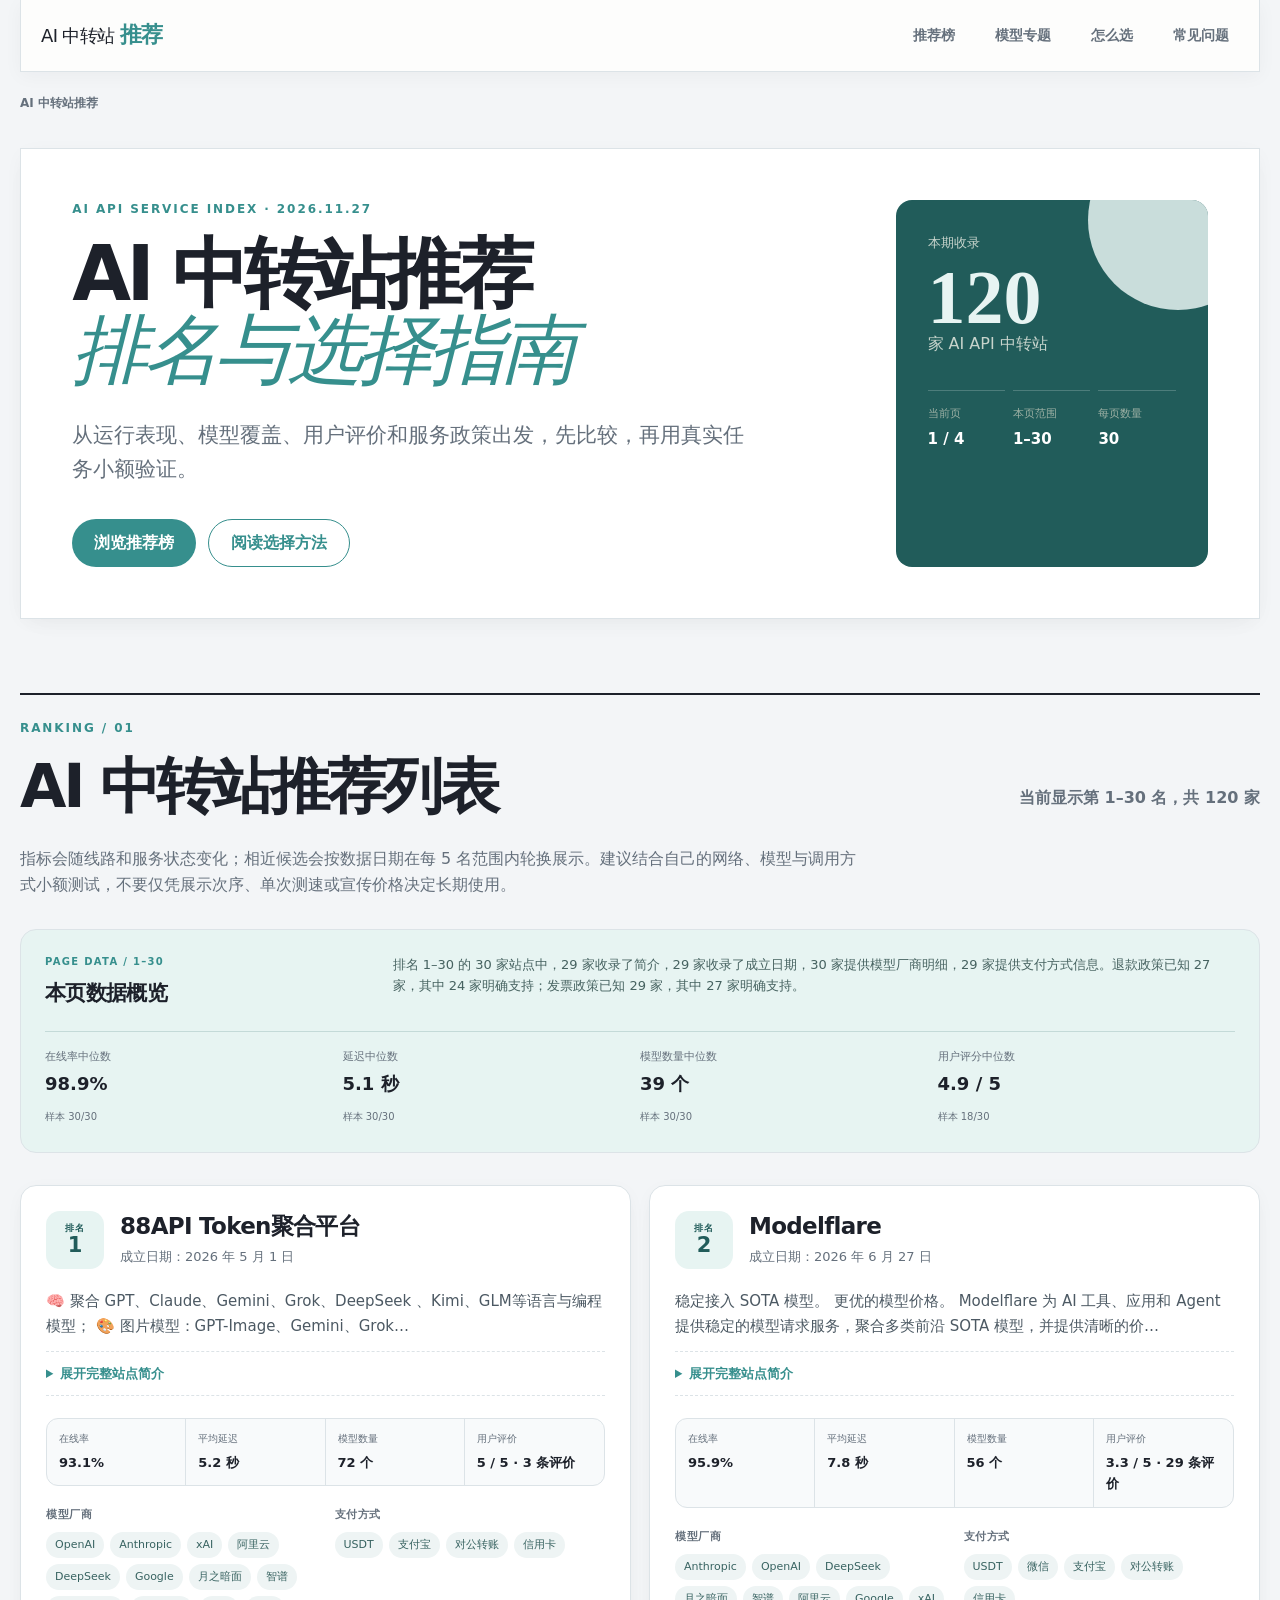
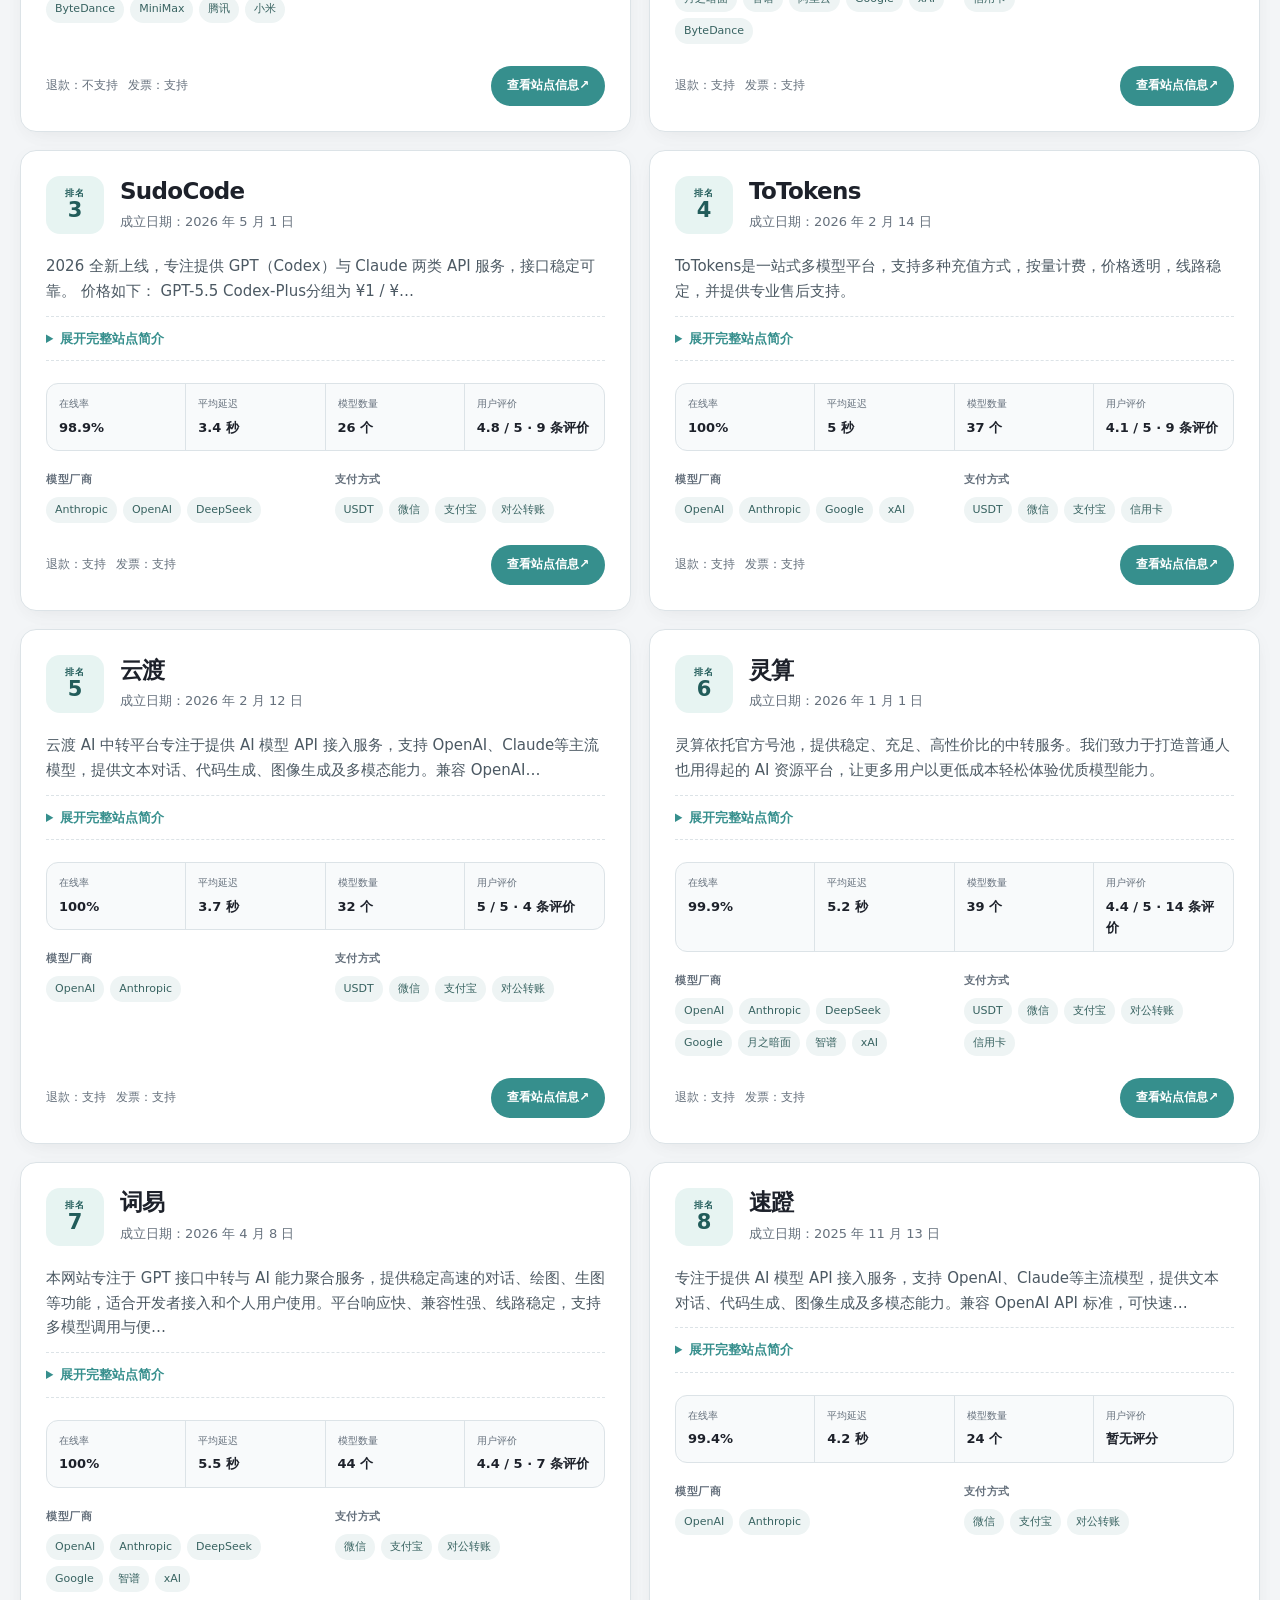
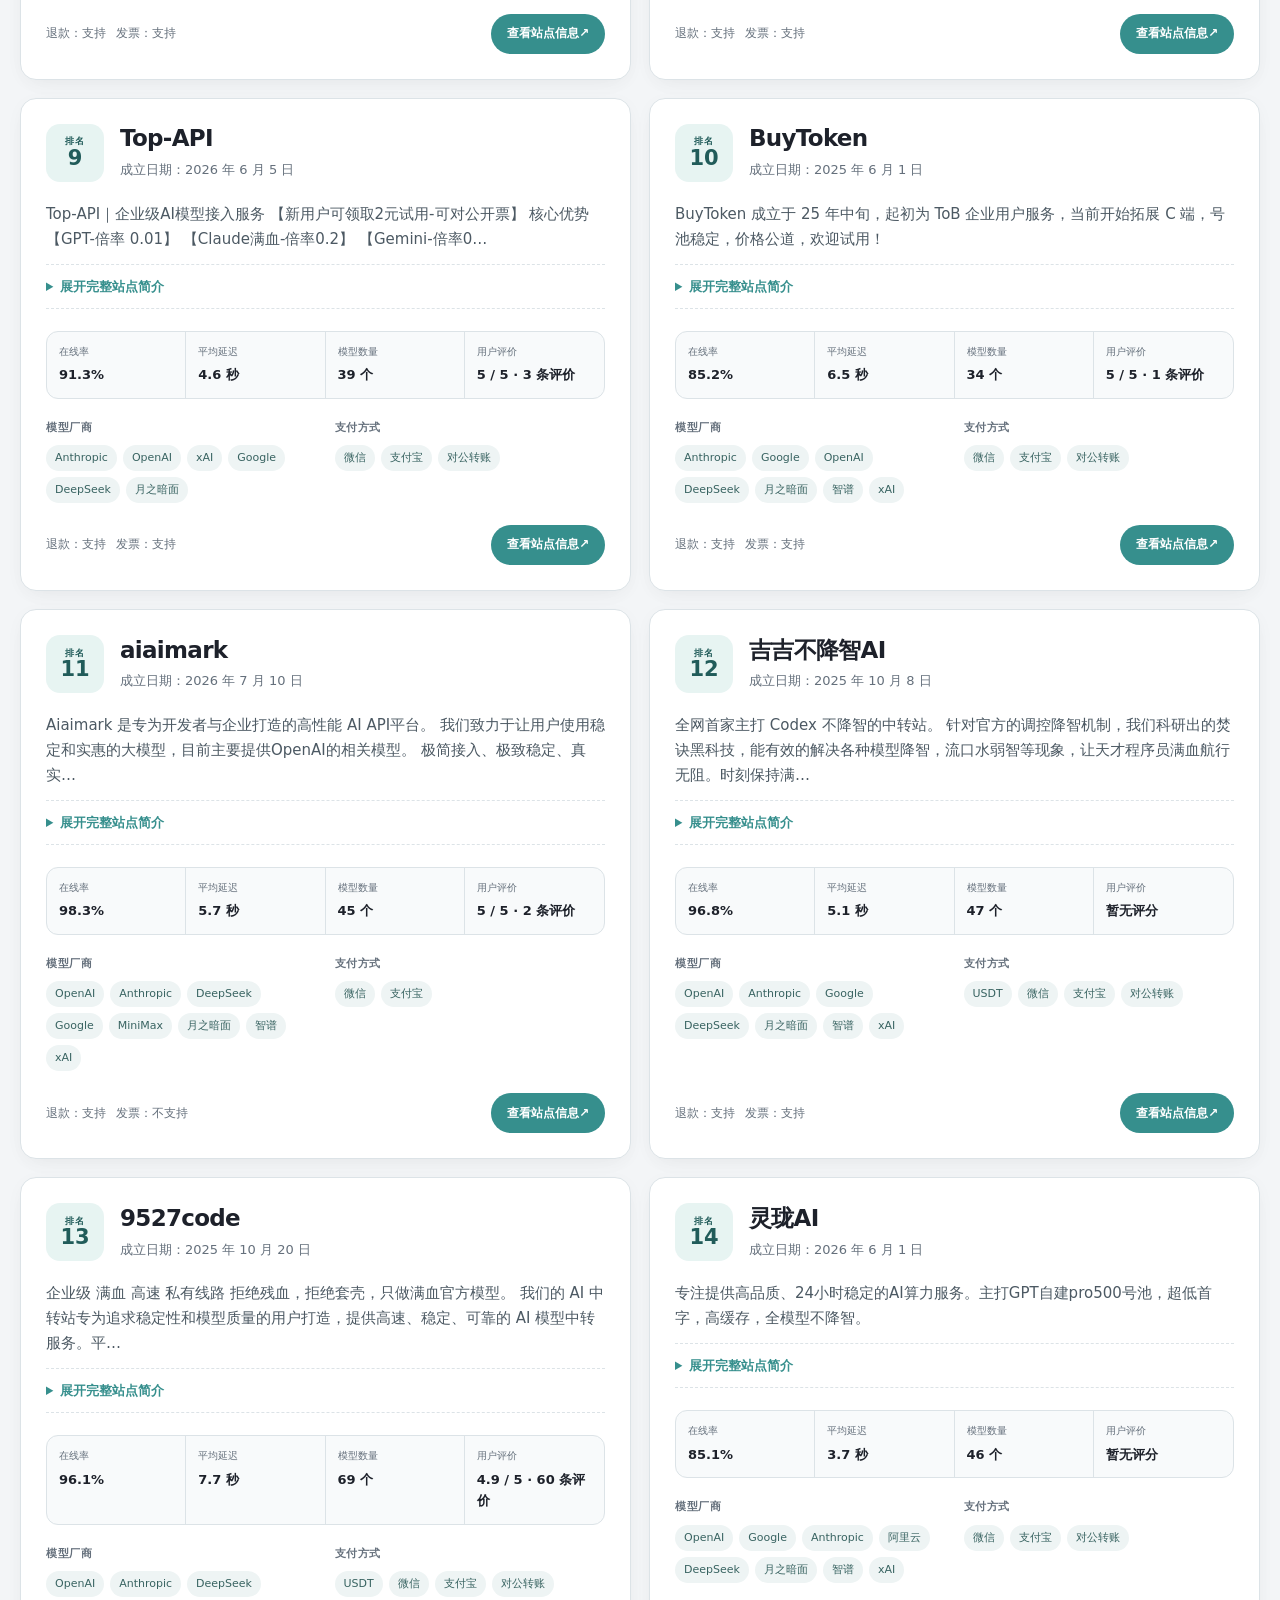
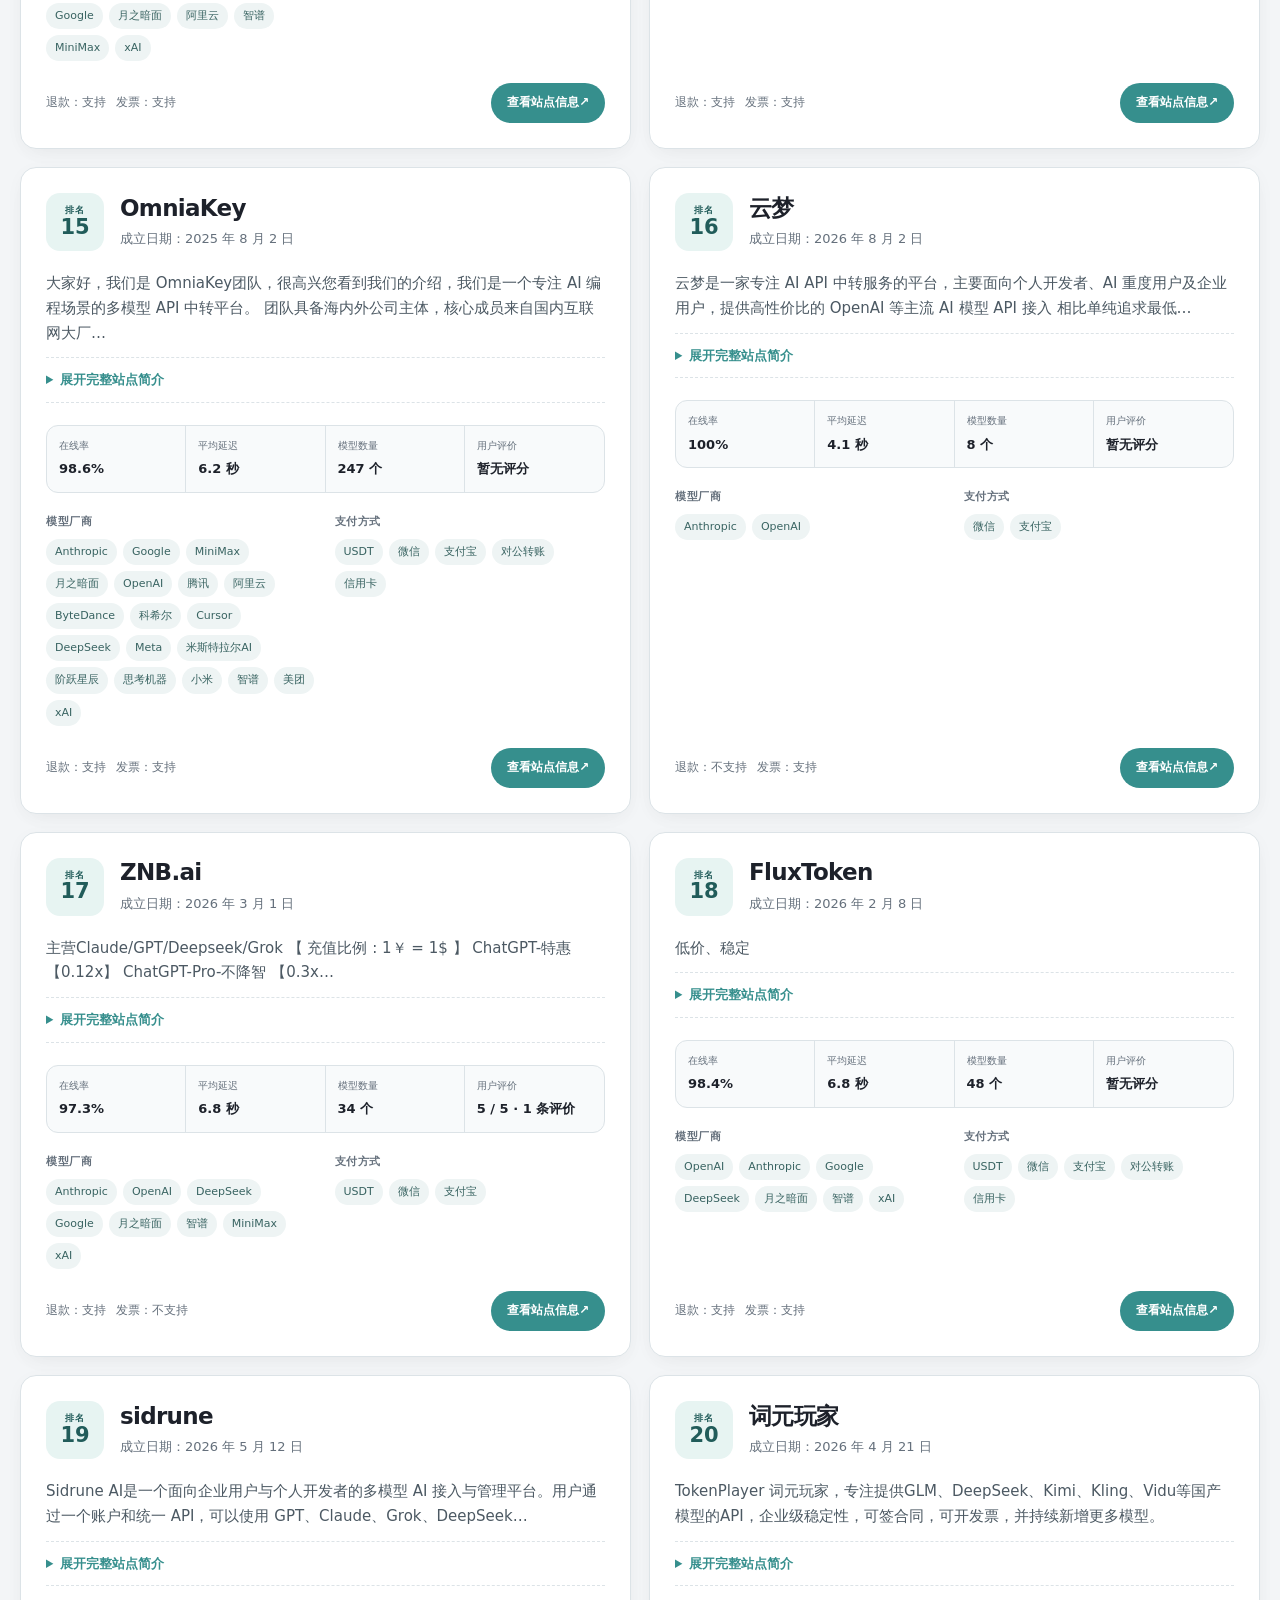
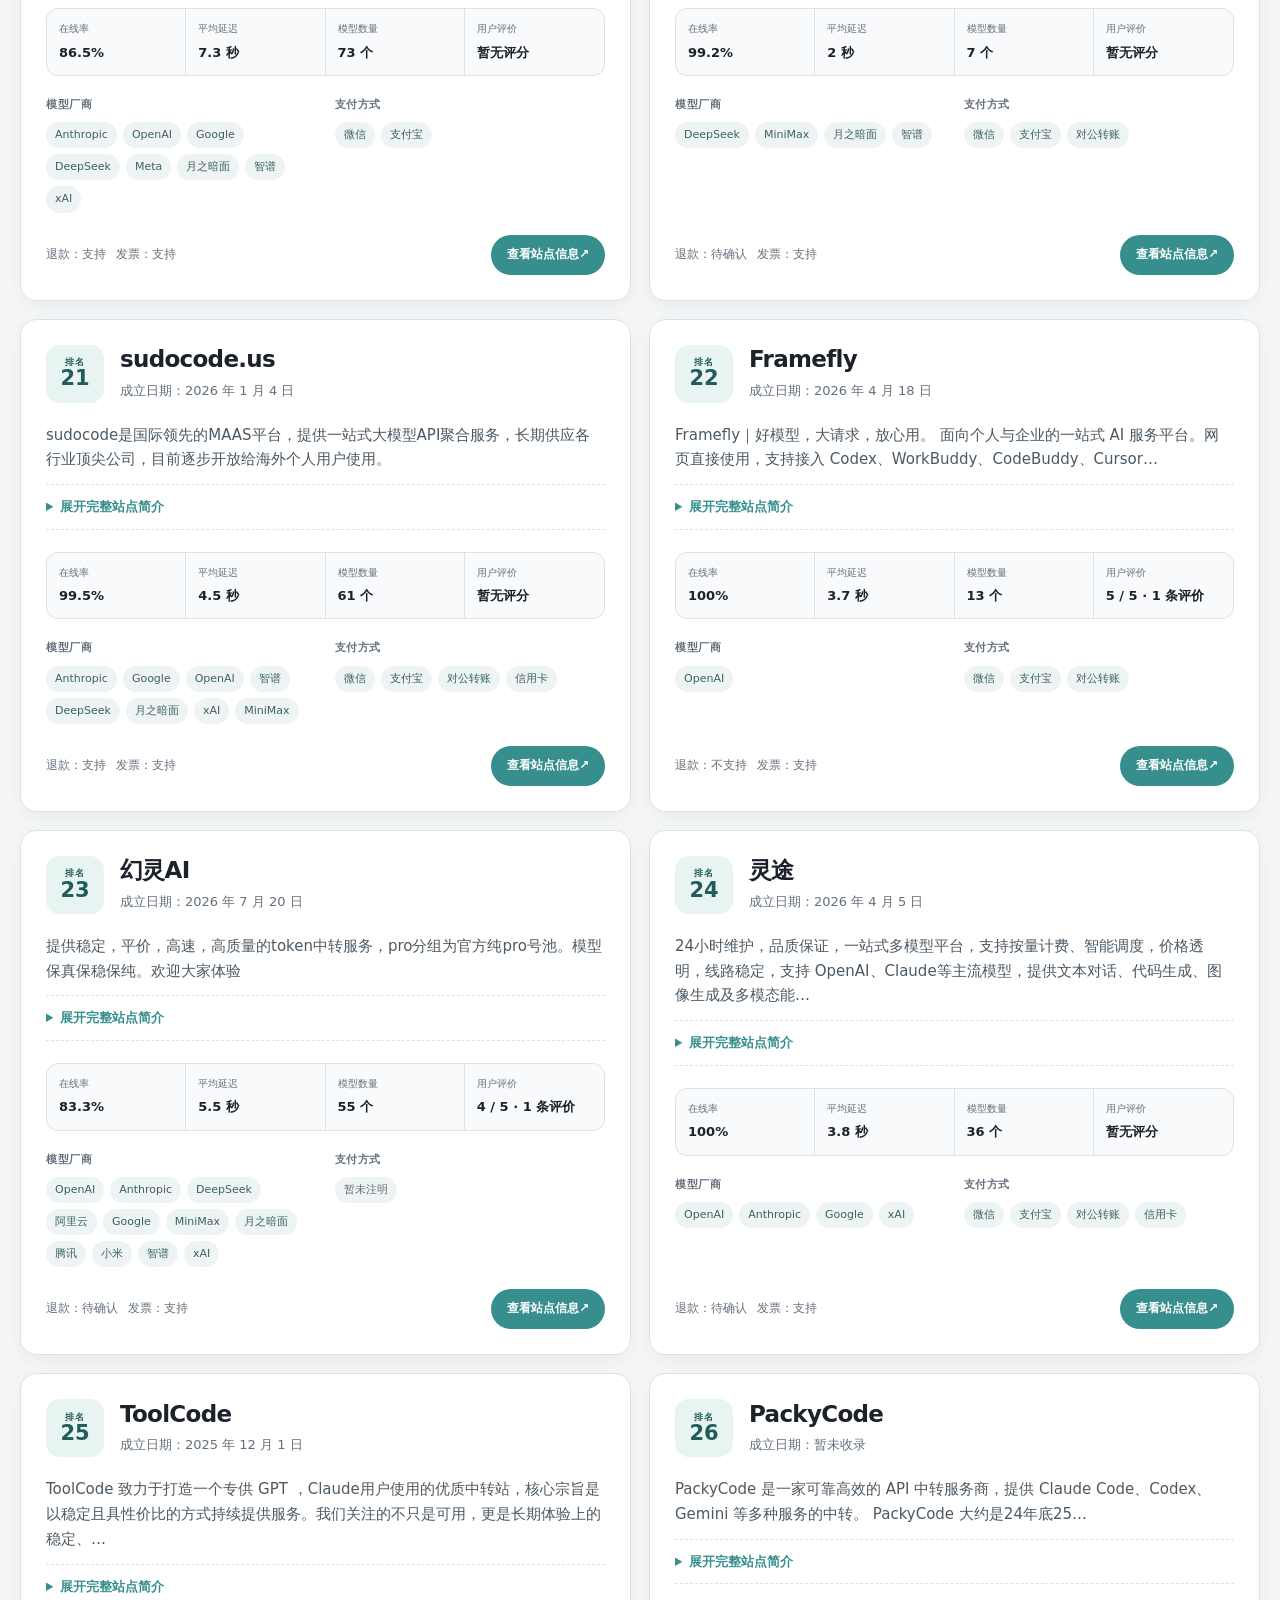
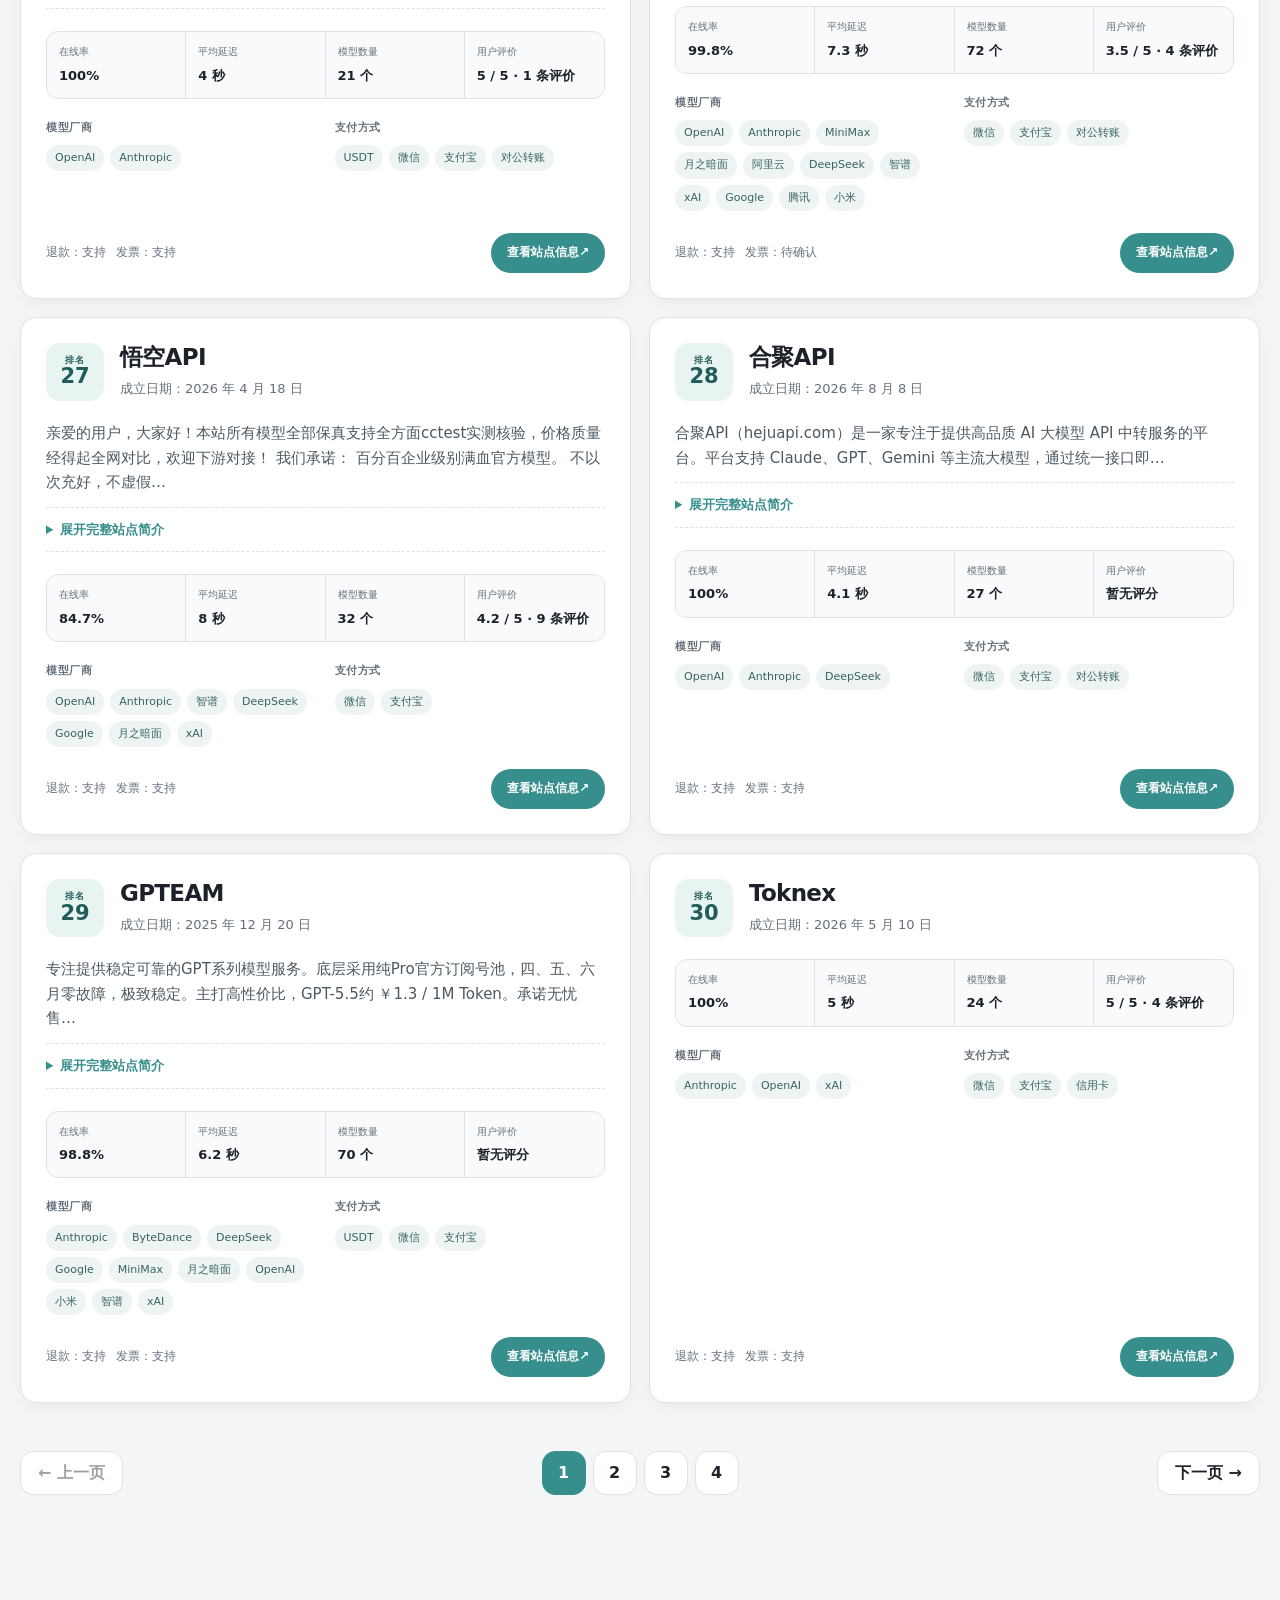
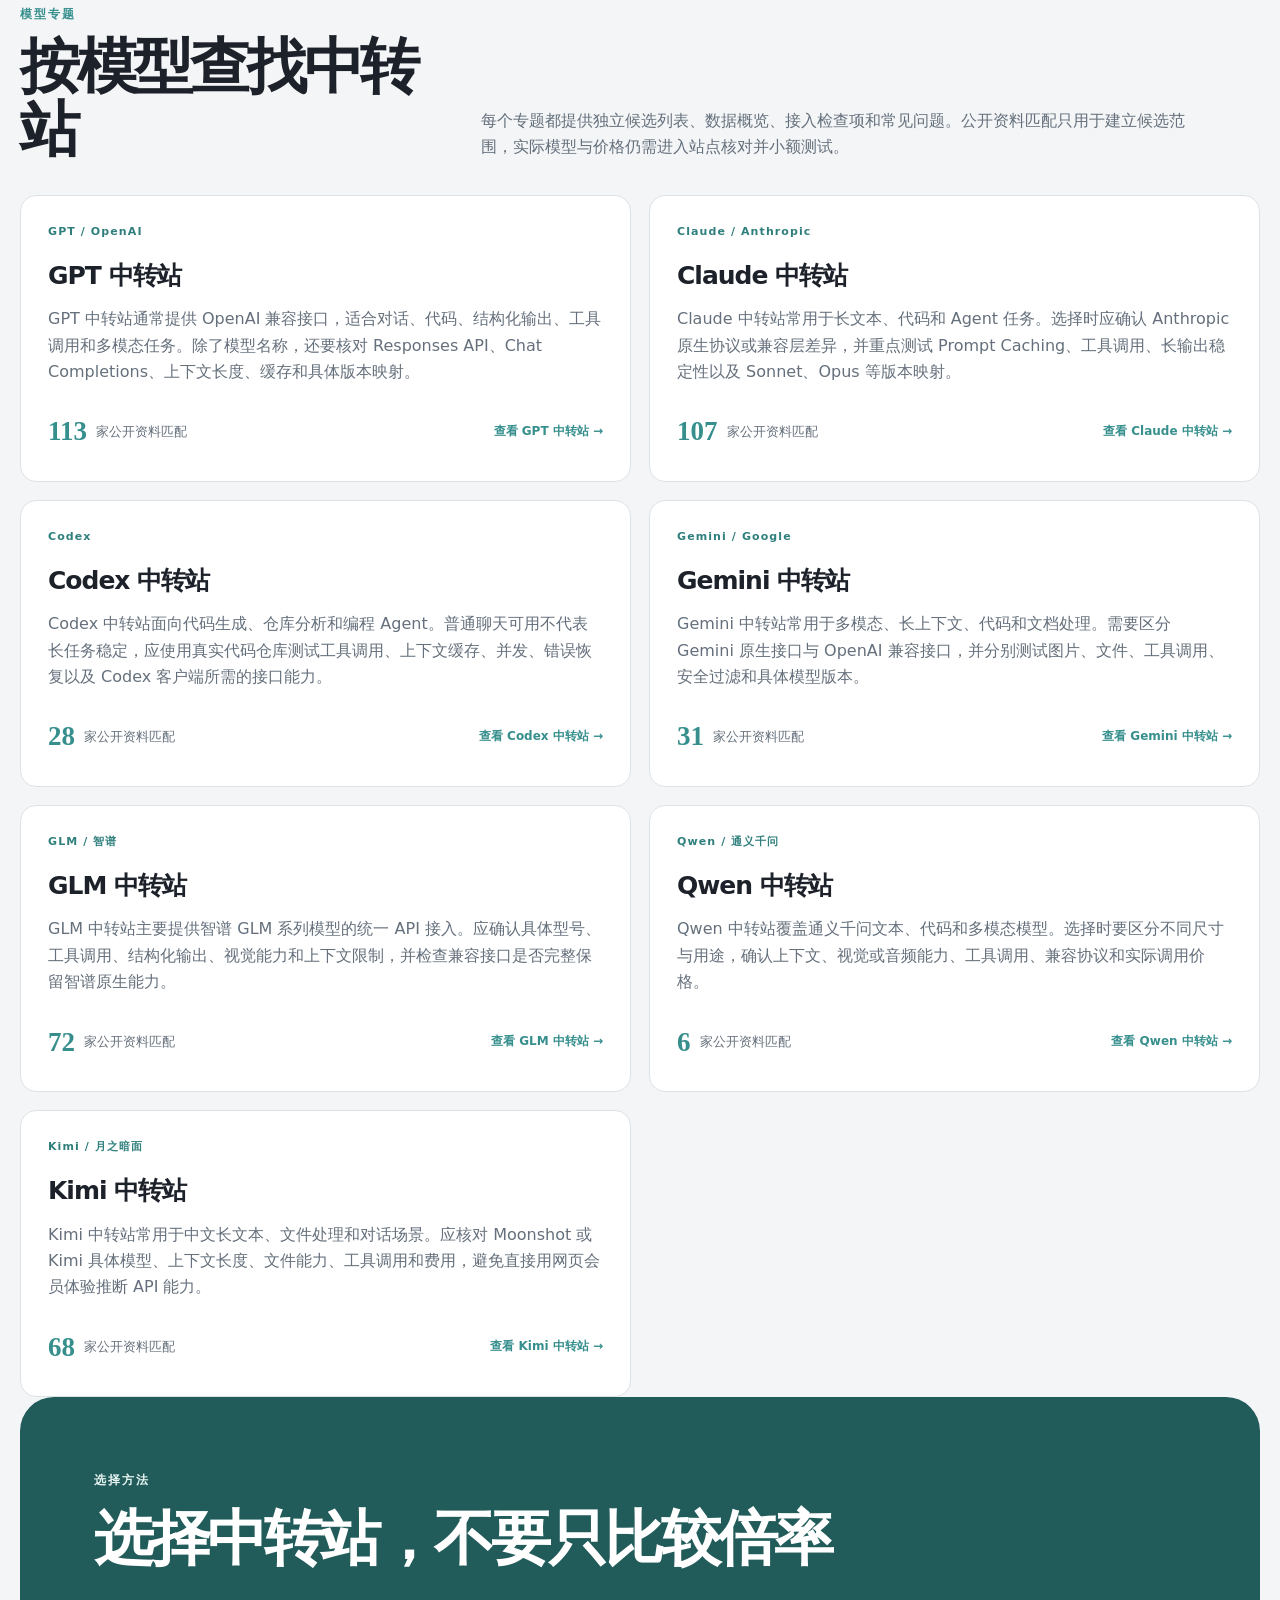
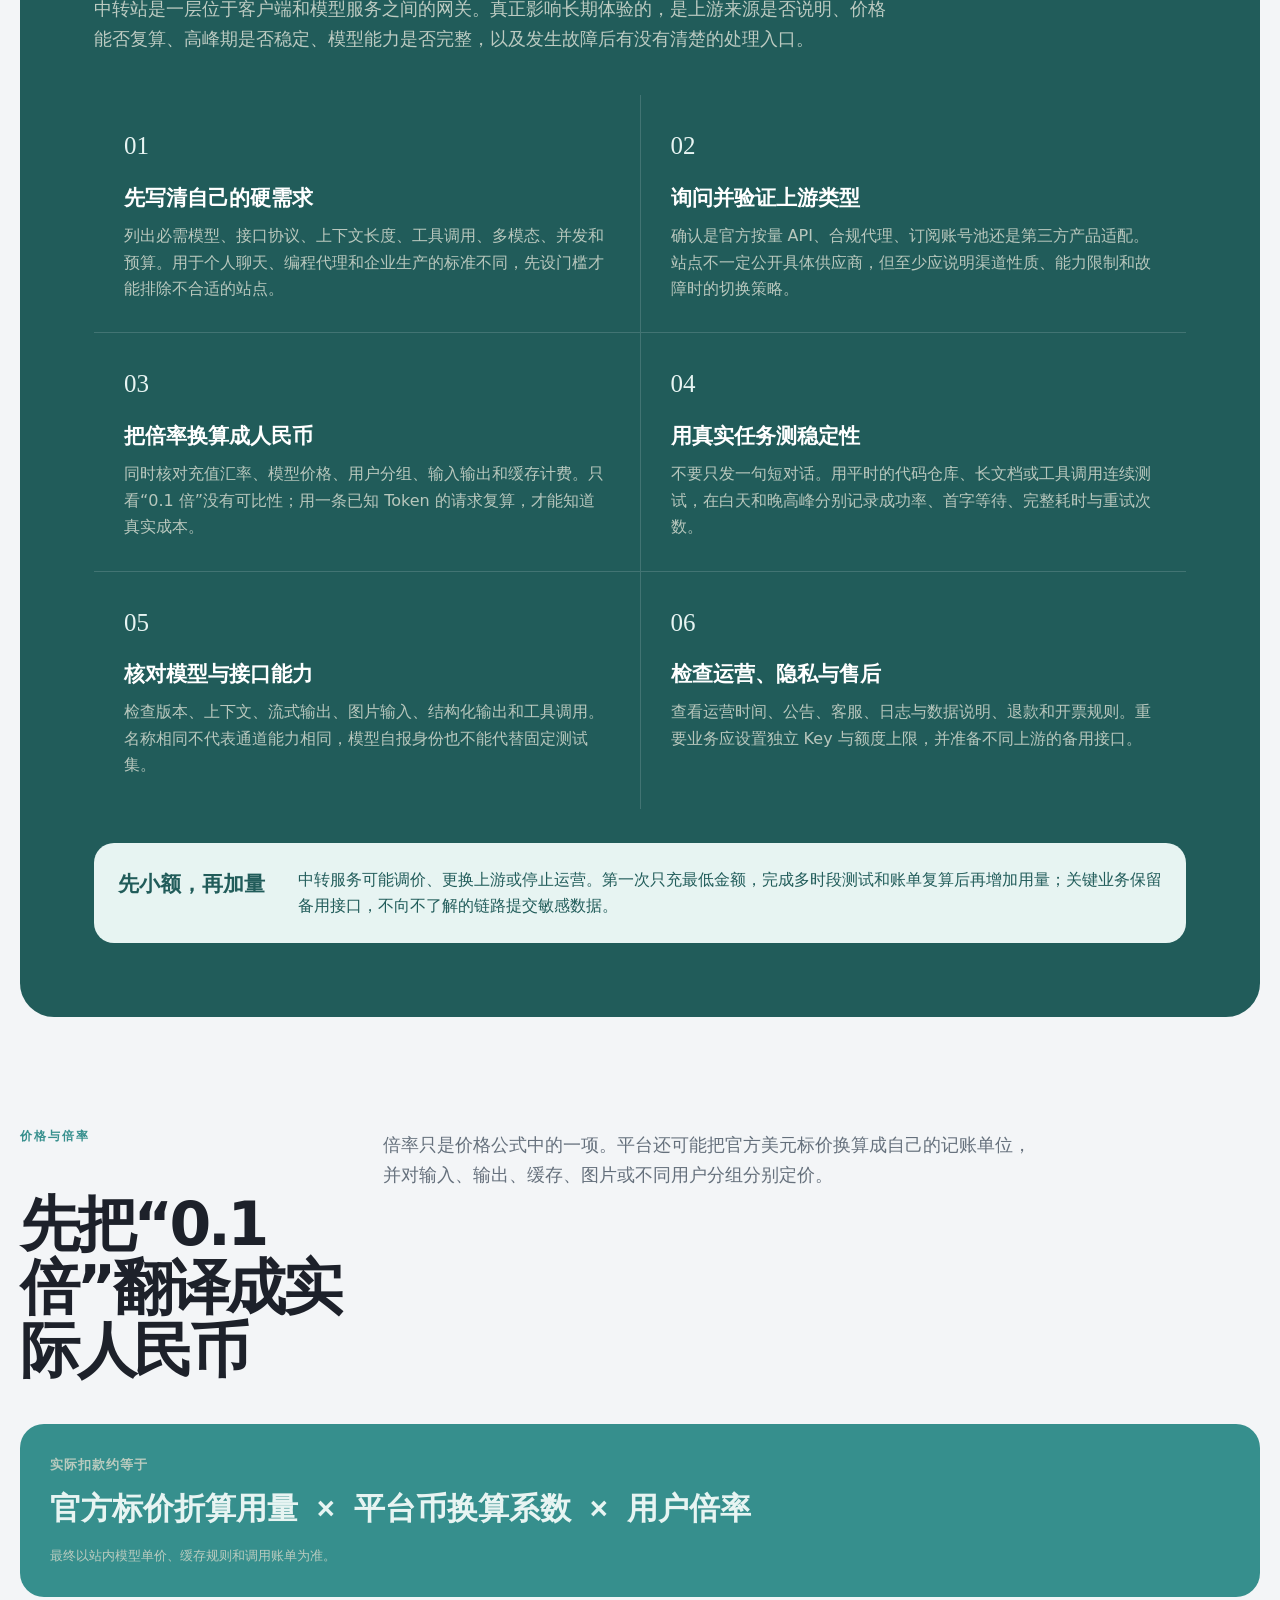
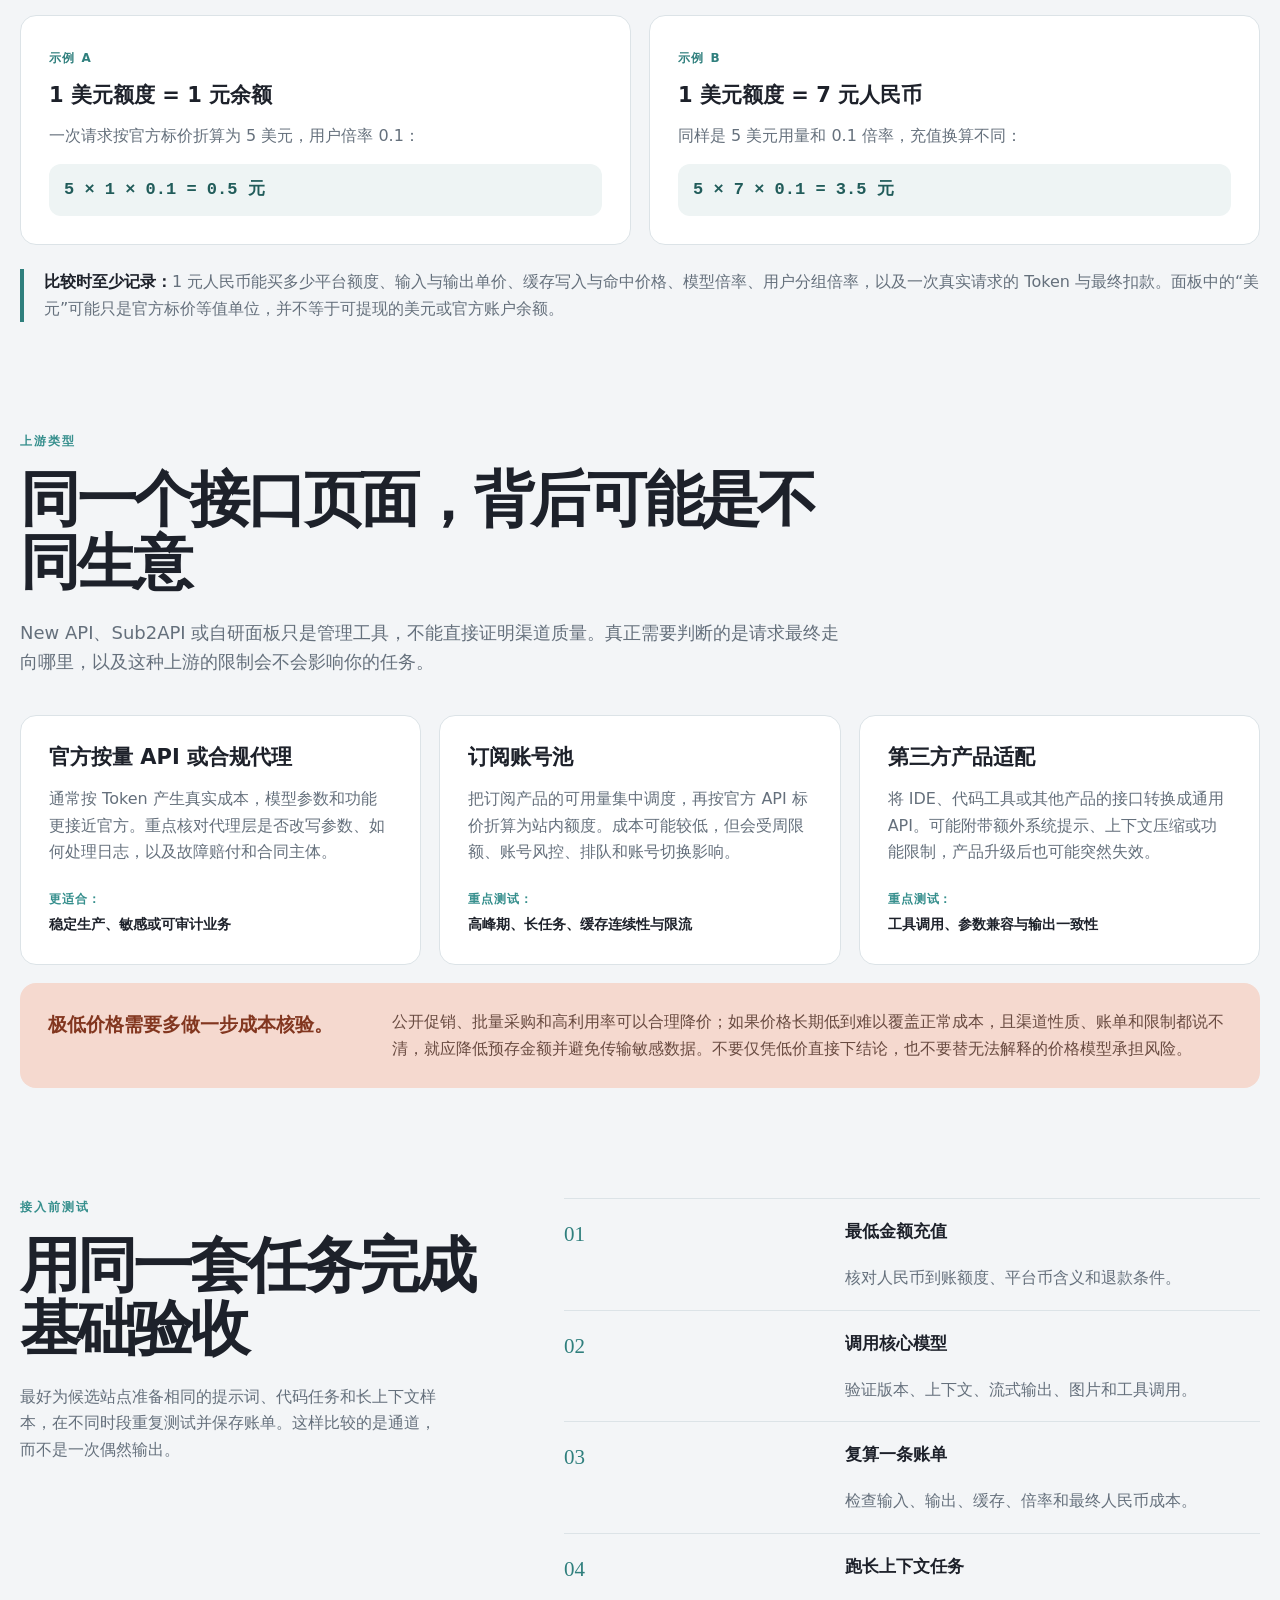
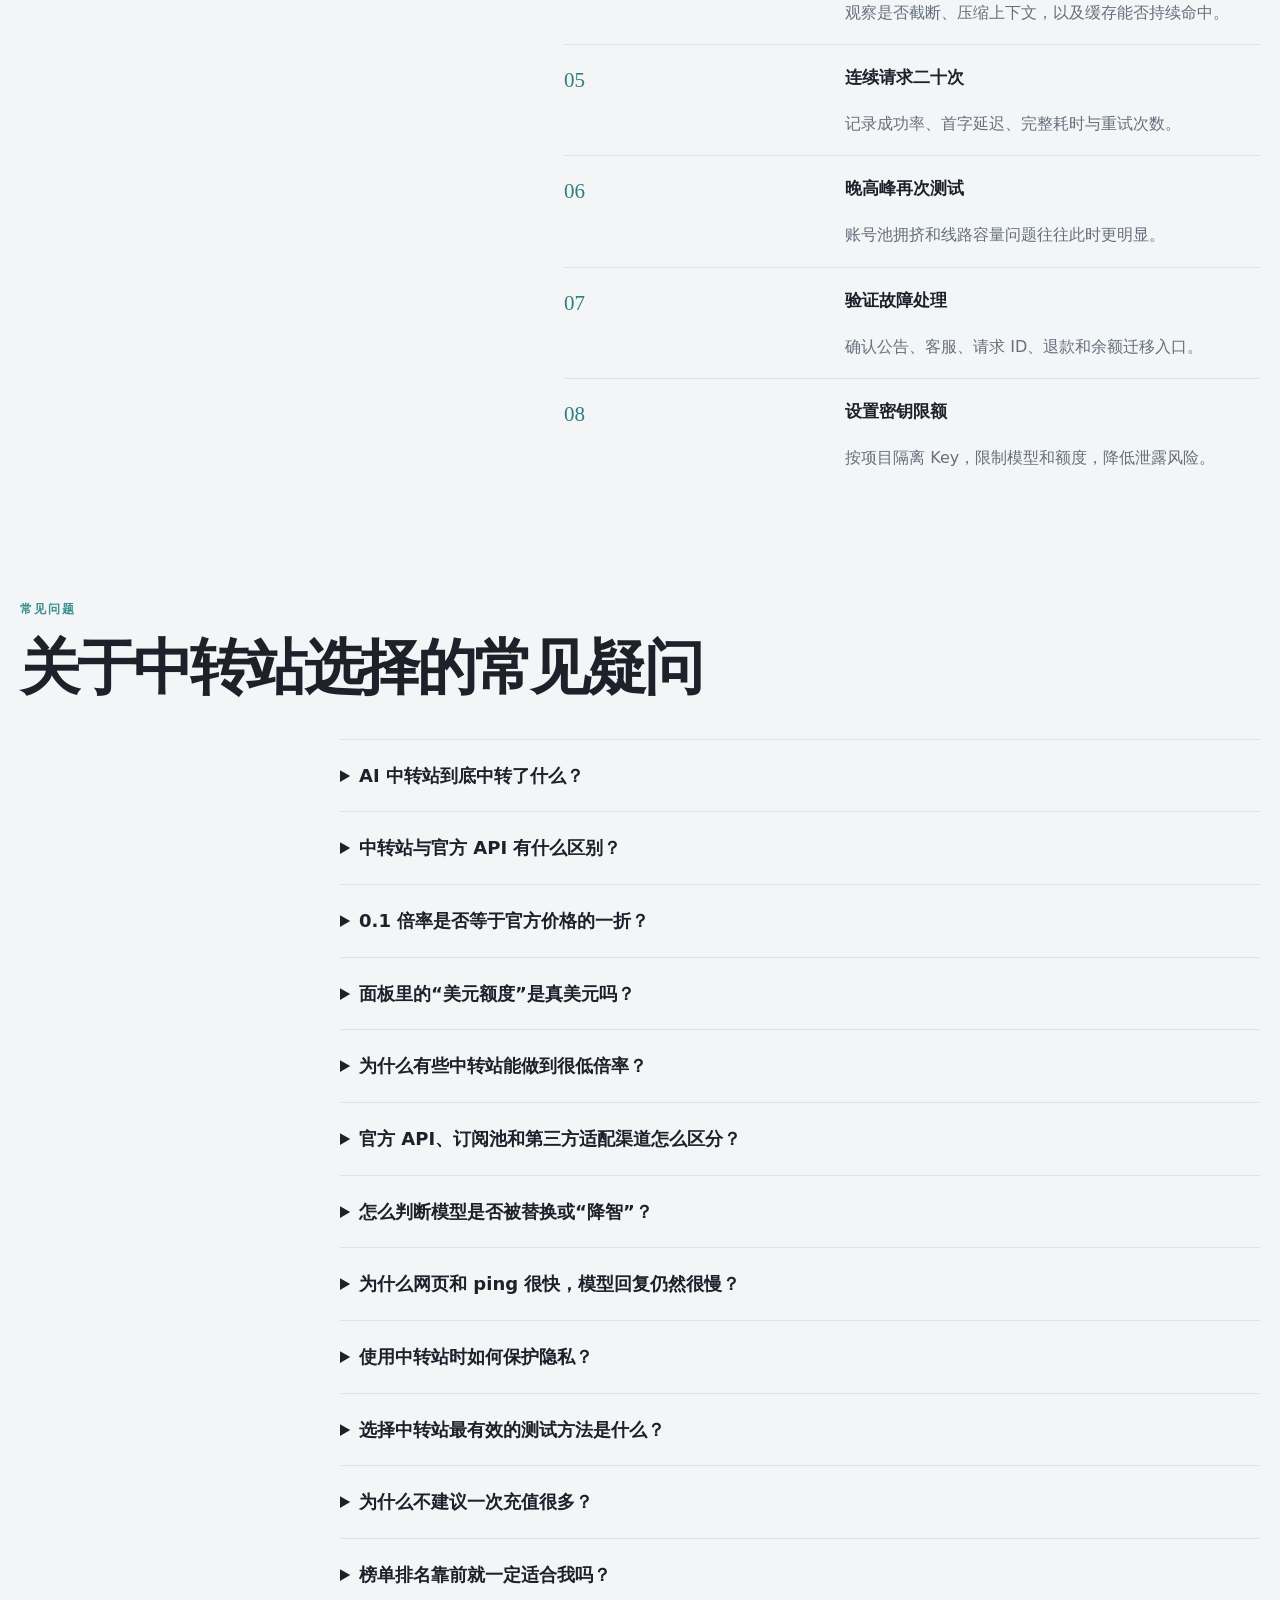
==== commit 65dd4dc4: "chore: update AI transit ranking" ====
--- a/index.html
+++ b/index.html
@@ -1 +1 @@
-<!doctype html><html lang="zh-CN"><head><meta charset="utf-8" /><meta name="viewport" content="width=device-width, initial-scale=1" /><title>AI 中转站推荐｜120 家 API 中转站排名、对比与选择指南</title><meta name="description" content="AI 中转站推荐收录 120 家 API 中转站，静态对比在线率、响应延迟、模型覆盖、支付方式与服务政策，并提供计费、安全和接入测试指南。" /><meta name="robots" content="index, follow, max-image-preview:large, max-snippet:-1" /><meta name="theme-color" content="#f3f5f7" /><meta property="og:type" content="website" /><meta property="og:title" content="AI 中转站推荐｜120 家 API 中转站排名、对比与选择指南" /><meta property="og:description" content="AI 中转站推荐收录 120 家 API 中转站，静态对比在线率、响应延迟、模型覆盖、支付方式与服务政策，并提供计费、安全和接入测试指南。" /><meta property="og:url" content="https://aizhongzhuanzhan.github.io/" /><meta property="og:site_name" content="AI 中转站推荐" /><meta property="og:locale" content="zh_CN" /><meta property="og:image" content="https://aizhongzhuanzhan.github.io/assets/og-image.svg" /><meta name="twitter:card" content="summary_large_image" /><meta name="twitter:title" content="AI 中转站推荐｜120 家 API 中转站排名、对比与选择指南" /><meta name="twitter:description" content="AI 中转站推荐收录 120 家 API 中转站，静态对比在线率、响应延迟、模型覆盖、支付方式与服务政策，并提供计费、安全和接入测试指南。" /><meta name="twitter:image" content="https://aizhongzhuanzhan.github.io/assets/og-image.svg" /><link rel="canonical" href="https://aizhongzhuanzhan.github.io/" /><link rel="alternate" hreflang="zh-CN" href="https://aizhongzhuanzhan.github.io/" /><link rel="next" href="https://aizhongzhuanzhan.github.io/page/2/" /><link rel="icon" href="./assets/favicon.svg" type="image/svg+xml" /><link rel="stylesheet" href="./assets/styles.min.css" /><script type="application/ld+json">{"@context":"https://schema.org","@graph":[{"@type":"WebSite","@id":"https://aizhongzhuanzhan.github.io/#website","url":"https://aizhongzhuanzhan.github.io/","name":"AI 中转站推荐","description":"AI API 中转站排名、服务指标与选择指南。","inLanguage":"zh-CN"},{"@type":"CollectionPage","@id":"https://aizhongzhuanzhan.github.io/#webpage","url":"https://aizhongzhuanzhan.github.io/","name":"AI 中转站推荐｜120 家 API 中转站排名、对比与选择指南","description":"AI 中转站推荐收录 120 家 API 中转站，静态对比在线率、响应延迟、模型覆盖、支付方式与服务政策，并提供计费、安全和接入测试指南。","inLanguage":"zh-CN","dateModified":"2026-11-26","isPartOf":{"@id":"https://aizhongzhuanzhan.github.io/#website"},"breadcrumb":{"@id":"https://aizhongzhuanzhan.github.io/#breadcrumb"},"mainEntity":{"@id":"https://aizhongzhuanzhan.github.io/#ranking"},"hasPart":[{"@id":"https://aizhongzhuanzhan.github.io/gpt-zhongzhuanzhan/#webpage"},{"@id":"https://aizhongzhuanzhan.github.io/claude-zhongzhuanzhan/#webpage"},{"@id":"https://aizhongzhuanzhan.github.io/codex-zhongzhuanzhan/#webpage"},{"@id":"https://aizhongzhuanzhan.github.io/gemini-zhongzhuanzhan/#webpage"},{"@id":"https://aizhongzhuanzhan.github.io/glm-zhongzhuanzhan/#webpage"},{"@id":"https://aizhongzhuanzhan.github.io/qwen-zhongzhuanzhan/#webpage"},{"@id":"https://aizhongzhuanzhan.github.io/kimi-zhongzhuanzhan/#webpage"}]},{"@type":"BreadcrumbList","@id":"https://aizhongzhuanzhan.github.io/#breadcrumb","itemListElement":[{"@type":"ListItem","position":1,"name":"AI 中转站推荐","item":"https://aizhongzhuanzhan.github.io/"}]},{"@type":"ItemList","@id":"https://aizhongzhuanzhan.github.io/#ranking","name":"AI 中转站推荐","numberOfItems":120,"itemListOrder":"https://schema.org/ItemListOrderAscending","itemListElement":[{"@type":"ListItem","position":1,"item":{"@type":"Service","name":"云渡","url":"https://www.hvoyai.com/sites/yundulol/","description":"综合排名第 1；成立日期 2026-02-12；在线率 100%；平均延迟 3.4 秒；收录模型 32 个；用户评分 5/5（4 条评价）；退款政策：支持；发票政策：支持。"}},{"@type":"ListItem","position":2,"item":{"@type":"Service","name":"Modelflare","url":"https://www.hvoyai.com/sites/originmodelflaredev/","description":"综合排名第 2；成立日期 2026-06-27；在线率 93.3%；平均延迟 7.3 秒；收录模型 56 个；用户评分 3.3/5（27 条评价）；退款政策：支持；发票政策：支持。"}},{"@type":"ListItem","position":3,"item":{"@type":"Service","name":"速蹬","url":"https://www.hvoyai.com/sites/sudengcc/","description":"综合排名第 3；成立日期 2025-11-13；在线率 99.4%；平均延迟 3.6 秒；收录模型 24 个；退款政策：支持；发票政策：支持。"}},{"@type":"ListItem","position":4,"item":{"@type":"Service","name":"SudoCode","url":"https://www.hvoyai.com/sites/sudocodechat/","description":"综合排名第 4；成立日期 2026-05-01；在线率 99%；平均延迟 3.5 秒；收录模型 26 个；用户评分 4.8/5（9 条评价）；退款政策：支持；发票政策：支持。"}},{"@type":"ListItem","position":5,"item":{"@type":"Service","name":"ToTokens","url":"https://www.hvoyai.com/sites/totokenscc/","description":"综合排名第 5；成立日期 2026-02-14；在线率 99.6%；平均延迟 5.2 秒；收录模型 37 个；用户评分 4.1/5（9 条评价）；退款政策：支持；发票政策：支持。"}},{"@type":"ListItem","position":6,"item":{"@type":"Service","name":"88API Token聚合平台","url":"https://www.hvoyai.com/sites/88apiai/","description":"综合排名第 6；成立日期 2026-05-01；在线率 95.2%；平均延迟 4.9 秒；收录模型 73 个；用户评分 5/5（3 条评价）；退款政策：不支持；发票政策：支持。"}},{"@type":"ListItem","position":7,"item":{"@type":"Service","name":"ToolCode","url":"https://www.hvoyai.com/sites/toolcodecc/","description":"综合排名第 7；成立日期 2025-12-01；在线率 99.1%；平均延迟 4.2 秒；收录模型 21 个；用户评分 5/5（1 条评价）；退款政策：支持；发票政策：支持。"}},{"@type":"ListItem","position":8,"item":{"@type":"Service","name":"Top-API","url":"https://www.hvoyai.com/sites/apitopcom/","description":"综合排名第 8；成立日期 2026-06-05；在线率 94.2%；平均延迟 4 秒；收录模型 39 个；用户评分 5/5（3 条评价）；退款政策：支持；发票政策：支持。"}},{"@type":"ListItem","position":9,"item":{"@type":"Service","name":"BuyToken","url":"https://www.hvoyai.com/sites/buytokenwork/","description":"综合排名第 9；成立日期 2025-06-01；在线率 94.3%；平均延迟 5.1 秒；收录模型 34 个；用户评分 5/5（1 条评价）；退款政策：支持；发票政策：支持。"}},{"@type":"ListItem","position":10,"item":{"@type":"Service","name":"灵算","url":"https://www.hvoyai.com/sites/lingsuansi/","description":"综合排名第 10；成立日期 2026-01-01；在线率 99.8%；平均延迟 6 秒；收录模型 39 个；用户评分 4.4/5（14 条评价）；退款政策：支持；发票政策：支持。"}},{"@type":"ListItem","position":11,"item":{"@type":"Service","name":"9527code","url":"https://www.hvoyai.com/sites/9527codes/","description":"综合排名第 11；成立日期 2025-10-20；在线率 94.2%；平均延迟 6 秒；收录模型 68 个；用户评分 4.9/5（60 条评价）；退款政策：支持；发票政策：支持。"}},{"@type":"ListItem","position":12,"item":{"@type":"Service","name":"灵珑AI","url":"https://www.hvoyai.com/sites/linlongscom/","description":"综合排名第 12；成立日期 2026-06-01；在线率 96.9%；平均延迟 3.5 秒；收录模型 46 个；退款政策：支持；发票政策：支持。"}},{"@type":"ListItem","position":13,"item":{"@type":"Service","name":"OmniaKey","url":"https://www.hvoyai.com/sites/omniakeycom/","description":"综合排名第 13；成立日期 2025-08-02；在线率 99.8%；平均延迟 5.2 秒；收录模型 247 个；退款政策：支持；发票政策：支持。"}},{"@type":"ListItem","position":14,"item":{"@type":"Service","name":"吉吉不降智AI","url":"https://www.hvoyai.com/sites/jijicc/","description":"综合排名第 14；成立日期 2025-10-08；在线率 95%；平均延迟 4.1 秒；收录模型 47 个；退款政策：支持；发票政策：支持。"}},{"@type":"ListItem","position":15,"item":{"@type":"Service","name":"词易","url":"https://www.hvoyai.com/sites/chiyicncom/","description":"综合排名第 15；成立日期 2026-04-08；在线率 99.8%；平均延迟 5.4 秒；收录模型 41 个；用户评分 4.4/5（7 条评价）；退款政策：支持；发票政策：支持。"}},{"@type":"ListItem","position":16,"item":{"@type":"Service","name":"aiaimark","url":"https://www.hvoyai.com/sites/aiaimarkcom/","description":"综合排名第 16；成立日期 2026-07-10；在线率 95.5%；平均延迟 4.1 秒；收录模型 45 个；用户评分 5/5（2 条评价）；退款政策：支持；发票政策：不支持。"}},{"@type":"ListItem","position":17,"item":{"@type":"Service","name":"灵途","url":"https://www.hvoyai.com/sites/lingtuapinet/","description":"综合排名第 17；成立日期 2026-04-05；在线率 99.5%；平均延迟 4.5 秒；收录模型 34 个；发票政策：支持。"}},{"@type":"ListItem","position":18,"item":{"@type":"Service","name":"sidrune","url":"https://www.hvoyai.com/sites/sidruneai/","description":"综合排名第 18；成立日期 2026-05-12；在线率 89.2%；平均延迟 6.2 秒；收录模型 73 个；退款政策：支持；发票政策：支持。"}},{"@type":"ListItem","position":19,"item":{"@type":"Service","name":"FluxToken","url":"https://www.hvoyai.com/sites/fluxtokenai/","description":"综合排名第 19；成立日期 2026-02-08；在线率 94.3%；平均延迟 6 秒；收录模型 46 个；退款政策：支持；发票政策：支持。"}},{"@type":"ListItem","position":20,"item":{"@type":"Service","name":"悟空API","url":"https://www.hvoyai.com/sites/wkapipro/","description":"综合排名第 20；成立日期 2026-04-18；在线率 86.6%；平均延迟 6 秒；收录模型 32 个；用户评分 4.2/5（9 条评价）；退款政策：支持；发票政策：支持。"}},{"@type":"ListItem","position":21,"item":{"@type":"Service","name":"8sToken","url":"https://www.hvoyai.com/sites/8stokencom/","description":"综合排名第 21；成立日期 2026-01-01；在线率 96.1%；平均延迟 5.2 秒；收录模型 72 个；用户评分 5/5（10 条评价）；退款政策：支持；发票政策：支持。"}},{"@type":"ListItem","position":22,"item":{"@type":"Service","name":"onepay","url":"https://www.hvoyai.com/sites/onepayapinet/","description":"综合排名第 22；成立日期 2026-05-08；在线率 99.4%；平均延迟 4.8 秒；收录模型 44 个；发票政策：支持。"}},{"@type":"ListItem","position":23,"item":{"@type":"Service","name":"ccgo","url":"https://www.hvoyai.com/sites/ccgoaiclub/","description":"综合排名第 23；成立日期 2026-04-27；在线率 95.1%；平均延迟 6.3 秒；收录模型 32 个；用户评分 5/5（1 条评价）；退款政策：支持；发票政策：支持。"}},{"@type":"ListItem","position":24,"item":{"@type":"Service","name":"sudocode.us","url":"https://www.hvoyai.com/sites/sudocodeus/","description":"综合排名第 24；成立日期 2026-01-04；在线率 96.3%；平均延迟 4.9 秒；收录模型 61 个；退款政策：支持；发票政策：支持。"}},{"@type":"ListItem","position":25,"item":{"@type":"Service","name":"PackyCode","url":"https://www.hvoyai.com/sites/packyapiai/","description":"综合排名第 25；在线率 98.8%；平均延迟 6.9 秒；收录模型 65 个；用户评分 3.5/5（4 条评价）；退款政策：支持。"}},{"@type":"ListItem","position":26,"item":{"@type":"Service","name":"Yomi API","url":"https://www.hvoyai.com/sites/yomiapicom/","description":"综合排名第 26；成立日期 2026-07-25；在线率 91.8%；平均延迟 4.7 秒；收录模型 48 个；退款政策：支持；发票政策：支持。"}},{"@type":"ListItem","position":27,"item":{"@type":"Service","name":"合聚API","url":"https://www.hvoyai.com/sites/hejuapicom/","description":"综合排名第 27；成立日期 2026-08-08；在线率 99.2%；平均延迟 4.4 秒；收录模型 27 个；退款政策：支持；发票政策：支持。"}},{"@type":"ListItem","position":28,"item":{"@type":"Service","name":"JUAPI","url":"https://www.hvoyai.com/sites/juapinet/","description":"综合排名第 28；成立日期 2026-02-25；在线率 96.5%；平均延迟 5 秒；收录模型 13 个；退款政策：支持；发票政策：支持。"}},{"@type":"ListItem","position":29,"item":{"@type":"Service","name":"云舟AI","url":"https://www.hvoyai.com/sites/yunzhouapicom/","description":"综合排名第 29；成立日期 2026-04-10；在线率 97.2%；平均延迟 5.3 秒；收录模型 6 个；退款政策：支持；发票政策：支持。"}},{"@type":"ListItem","position":30,"item":{"@type":"Service","name":"iKunAPI","url":"https://www.hvoyai.com/sites/aikunuk/","description":"综合排名第 30；成立日期 2026-05-10；在线率 100%；平均延迟 6 秒；收录模型 7 个；退款政策：支持；发票政策：支持。"}}]},{"@type":"FAQPage","@id":"https://aizhongzhuanzhan.github.io/#faq","mainEntity":[{"@type":"Question","name":"AI 中转站到底中转了什么？","acceptedAnswer":{"@type":"Answer","text":"中转站通常不训练模型，而是位于客户端和模型服务之间，负责 API Key 鉴权、余额结算、限流、渠道调度、日志以及接口格式转换。用户把请求发给中转站后，后台选择一条可用上游，再把模型结果返回。\n\n因此一次调用可能经过站点和它接入的二级渠道。链路越长，稳定性、隐私和故障定位越依赖运营方。"}},{"@type":"Question","name":"中转站与官方 API 有什么区别？","acceptedAnswer":{"@type":"Answer","text":"官方 API 的请求和账单直接进入模型厂商；中转站则多了一层第三方网关，通常更容易使用人民币付款，也能用一个密钥接入多个厂商。\n\n代价是模型来源、参数支持、日志保留、服务连续性和余额安全不再只由模型厂商决定。商业或敏感任务应优先选择能说明数据处理方式和上游类型的服务。"}},{"@type":"Question","name":"0.1 倍率是否等于官方价格的一折？","acceptedAnswer":{"@type":"Answer","text":"不一定。实际扣款通常约等于官方标价折算用量 × 平台币换算系数 × 用户或分组倍率，还可能分别计算输入、输出、缓存写入、缓存命中、图片等项目。\n\n如果 1 美元标价额度记作 1 元余额，5 美元用量按 0.1 倍扣 0.5 元；如果 1 美元额度要用 7 元人民币购买，同样 0.1 倍会扣 3.5 元。比较价格必须同时看充值换算和完整账单。"}},{"@type":"Question","name":"面板里的“美元额度”是真美元吗？","acceptedAnswer":{"@type":"Answer","text":"不一定。很多面板中的美元符号只是按照官方 API 标价记录的计费单位，不代表平台持有等额官方余额，也不代表可以提现。\n\n尤其是订阅池渠道，站点可能把订阅实际跑出的请求换算成“如果走官方 API 值多少美元”，再按倍率扣除站内余额。充值前应先确认 1 元人民币能买多少单位以及余额的退款规则。"}},{"@type":"Question","name":"为什么有些中转站能做到很低倍率？","acceptedAnswer":{"@type":"Answer","text":"批量采购、区域价格、公开促销、较高资源利用率和订阅池都可能降低成本，低价本身不能直接证明有问题。\n\n但长期远低于正常成本且不说明来源时，应把短期优惠、账号池波动、第三方产品适配甚至来源异常纳入风险判断。价格模型算不通，通常意味着稳定性、数据或余额风险被转移给了用户。"}},{"@type":"Question","name":"官方 API、订阅池和第三方适配渠道怎么区分？","acceptedAnswer":{"@type":"Answer","text":"只看前端面板无法可靠判断。可以查看站点是否明确标注渠道类型，并测试上下文上限、缓存、工具调用、图片输入、流式输出和参数兼容性。\n\n订阅池更容易在额度耗尽或切换账号时波动；第三方适配可能带有额外系统提示、上下文压缩或功能缺失。即使使用同一套开源面板，不同站点的上游和调度质量也可能完全不同。"}},{"@type":"Question","name":"怎么判断模型是否被替换或“降智”？","acceptedAnswer":{"@type":"Answer","text":"不要依赖模型自报身份，因为回答可能只是复述系统上下文。更可靠的方法是准备固定测试集，长期比较代码能力、上下文上限、工具调用、结构化输出、视觉能力和响应特征。\n\n如果复杂任务持续明显偏离官方表现，应保留请求 ID 和账单记录，换时间、换通道复测，再向站点确认是否存在模型映射、参数改写或上下文压缩。"}},{"@type":"Question","name":"为什么网页和 ping 很快，模型回复仍然很慢？","acceptedAnswer":{"@type":"Answer","text":"域名可能使用 CDN，ping 到的是离你较近的边缘节点，并不是中转程序或模型上游。完整延迟还包括网关处理、排队、上游网络、模型推理和流式传输。\n\n应分别记录首字时间、完整响应时间、失败率和晚高峰波动，而不是只看网页打开速度或一次 ping。"}},{"@type":"Question","name":"使用中转站时如何保护隐私？","acceptedAnswer":{"@type":"Answer","text":"默认按“站点可能接触请求和响应内容”来评估风险。不要提交账号密码、私钥、客户资料、未公开代码和其他不必要的敏感数据；可先脱敏，并为不同项目使用独立 Key 和额度上限。\n\n企业场景还应核对日志保留、数据用途、删除机制、运营主体和合同责任。无法确认链路时，敏感业务更适合官方 API 或可审计的合规服务。"}},{"@type":"Question","name":"选择中转站最有效的测试方法是什么？","acceptedAnswer":{"@type":"Answer","text":"先确定必需模型、协议和预算，再以最低金额充值。使用自己的真实任务，在白天和晚高峰各连续测试，核对成功率、首字延迟、长上下文、缓存、工具调用和单次账单。\n\n不要只问一句“你好”。短对话无法暴露账号池切换、上下文截断、缓存失效和复杂参数不兼容等问题。"}},{"@type":"Question","name":"为什么不建议一次充值很多？","acceptedAnswer":{"@type":"Answer","text":"中转服务会受到上游政策、账号风控、线路、经营状况和价格调整影响，站内余额通常也不具备与银行存款相同的保障。\n\n更稳妥的做法是按近期用量充值，为关键业务准备不同上游的备用接口，并提前确认退款、迁移和故障公告规则。"}},{"@type":"Question","name":"榜单排名靠前就一定适合我吗？","acceptedAnswer":{"@type":"Answer","text":"不一定。榜单用于缩小范围，不能替代具体场景验收。编程工具更关注长任务、缓存和工具调用；图片、音视频或长文档任务还要测试文件限制、多模态能力和超时策略。\n\n先写清自己的硬性需求和不能接受的风险，再结合榜单指标选择候选站点，最后用同一组真实任务横向比较。"}}]}]}</script><script>var _hmt = _hmt || [];(function() {var hm = document.createElement("script");hm.src = "https://hm.baidu.com/hm.js?a95d0c92950541b137908250283f3d91";var s = document.getElementsByTagName("script")[0];s.parentNode.insertBefore(hm, s);})();</script></head><body><a class="skip-link" href="#main">跳到主要内容</a><header class="topbar"><a class="wordmark" href="./" aria-label="AI 中转站推荐首页"><span>AI 中转站</span><strong>推荐</strong></a><nav aria-label="主要导航"><a href="./#ranking">推荐榜</a><a href="./#topics">模型专题</a><a href="./#guide">怎么选</a><a href="./#faq">常见问题</a></nav></header><main id="main"><nav class="breadcrumbs" aria-label="面包屑"><span aria-current="page">AI 中转站推荐</span></nav><section class="hero"><div class="hero__copy"><p class="eyebrow">AI API SERVICE INDEX · 2026.11.26</p><h1>AI 中转站推荐<br /><em>排名与选择指南</em></h1><p class="hero-copy">从运行表现、模型覆盖、用户评价和服务政策出发，先比较，再用真实任务小额验证。</p><div class="hero-actions"><a href="#ranking">浏览推荐榜</a><a href="#guide">阅读选择方法</a></div></div><aside class="hero__panel" aria-label="榜单概览"><p>本期收录</p><strong>120</strong><span>家 AI API 中转站</span><dl><div><dt>当前页</dt><dd>1 / 4</dd></div><div><dt>本页范围</dt><dd>1–30</dd></div><div><dt>每页数量</dt><dd>30</dd></div></dl></aside></section><section class="ranking" id="ranking" aria-labelledby="ranking-title"><div class="ranking-head"><div><p>RANKING / 01</p><h2 id="ranking-title">AI 中转站推荐列表</h2></div><p>当前显示第 1–30 名，共 120 家</p></div><p class="ranking-note">指标会随线路和服务状态变化；相近候选会按数据日期在每 5 名范围内轮换展示。建议结合自己的网络、模型与调用方式小额测试，不要仅凭展示次序、单次测速或宣传价格决定长期使用。</p><section class="page-analysis" aria-labelledby="page-analysis-title"><div class="page-analysis__head"><div><p>PAGE DATA / 1–30</p><h3 id="page-analysis-title">本页数据概览</h3></div><p>排名 1–30 的 30 家站点中，30 家收录了简介，29 家收录了成立日期，30 家提供模型厂商明细，30 家提供支付方式信息。退款政策已知 28 家，其中 27 家明确支持；发票政策已知 29 家，其中 28 家明确支持。</p></div><dl class="analysis-grid"><div><dt>在线率中位数</dt><dd>96.7%</dd><small>样本 30/30</small></div><div><dt>延迟中位数</dt><dd>5.1 秒</dd><small>样本 30/30</small></div><div><dt>模型数量中位数</dt><dd>40 个</dd><small>样本 30/30</small></div><div><dt>用户评分中位数</dt><dd>4.9 / 5</dd><small>样本 16/30</small></div></dl></section><div class="station-list"><article class="station-card" id="rank-1" aria-labelledby="station-1"><div class="station-card__head"><span class="rank-badge"><small>排名</small>1</span><div class="station-title"><h2 id="station-1"><a href="https://www.hvoyai.com/sites/yundulol/" target="_blank" rel="nofollow noopener" referrerpolicy="origin">云渡</a></h2><p>成立日期：2026 年 2 月 12 日</p></div></div><p class="site-summary">云渡 AI 中转平台专注于提供 AI 模型 API 接入服务，支持 OpenAI、Claude等主流模型，提供文本对话、代码生成、图像生成及多模态能力。兼容 OpenAI…</p><details class="site-intro"><summary>展开完整站点简介</summary><div class="site-intro__body"><p>云渡 AI 中转平台专注于提供 AI 模型 API 接入服务，支持 OpenAI、Claude等主流模型，提供文本对话、代码生成、图像生成及多模态能力。兼容 OpenAI API 标准，可快速接入现有项目、客户端及各类 AI 应用。</p></div></details><dl class="metric-grid"><div><dt>在线率</dt><dd>100%</dd></div><div><dt>平均延迟</dt><dd>3.4 秒</dd></div><div><dt>模型数量</dt><dd>32 个</dd></div><div><dt>用户评价</dt><dd>5 / 5 · 4 条评价</dd></div></dl><div class="station-meta"><div><h3>模型厂商</h3><div class="chip-list"><span class="chip">OpenAI</span><span class="chip">Anthropic</span></div></div><div><h3>支付方式</h3><div class="chip-list"><span class="chip">USDT</span><span class="chip">微信</span><span class="chip">支付宝</span><span class="chip">对公转账</span></div></div></div><div class="station-card__foot"><p><span>退款：支持</span><span>发票：支持</span></p><a class="detail-link" href="https://www.hvoyai.com/sites/yundulol/" target="_blank" rel="nofollow noopener" referrerpolicy="origin" aria-label="查看 云渡 的更多信息">查看站点信息 <span aria-hidden="true">↗</span></a></div></article><article class="station-card" id="rank-2" aria-labelledby="station-2"><div class="station-card__head"><span class="rank-badge"><small>排名</small>2</span><div class="station-title"><h2 id="station-2"><a href="https://www.hvoyai.com/sites/originmodelflaredev/" target="_blank" rel="nofollow noopener" referrerpolicy="origin">Modelflare</a></h2><p>成立日期：2026 年 6 月 27 日</p></div></div><p class="site-summary">稳定接入 SOTA 模型。 更优的模型价格。 Modelflare 为 AI 工具、应用和 Agent 提供稳定的模型请求服务，聚合多类前沿 SOTA 模型，并提供清晰的价…</p><details class="site-intro"><summary>展开完整站点简介</summary><div class="site-intro__body"><p>稳定接入 SOTA 模型。</p><p>更优的模型价格。</p><p>Modelflare 为 AI 工具、应用和 Agent 提供稳定的模型请求服务，聚合多类前沿 SOTA 模型，并提供清晰的价格、用量与请求状态。</p></div></details><dl class="metric-grid"><div><dt>在线率</dt><dd>93.3%</dd></div><div><dt>平均延迟</dt><dd>7.3 秒</dd></div><div><dt>模型数量</dt><dd>56 个</dd></div><div><dt>用户评价</dt><dd>3.3 / 5 · 27 条评价</dd></div></dl><div class="station-meta"><div><h3>模型厂商</h3><div class="chip-list"><span class="chip">Anthropic</span><span class="chip">OpenAI</span><span class="chip">Google</span><span class="chip">DeepSeek</span><span class="chip">月之暗面</span><span class="chip">智谱</span><span class="chip">xAI</span><span class="chip">阿里云</span><span class="chip">ByteDance</span></div></div><div><h3>支付方式</h3><div class="chip-list"><span class="chip">USDT</span><span class="chip">微信</span><span class="chip">支付宝</span><span class="chip">对公转账</span><span class="chip">信用卡</span></div></div></div><div class="station-card__foot"><p><span>退款：支持</span><span>发票：支持</span></p><a class="detail-link" href="https://www.hvoyai.com/sites/originmodelflaredev/" target="_blank" rel="nofollow noopener" referrerpolicy="origin" aria-label="查看 Modelflare 的更多信息">查看站点信息 <span aria-hidden="true">↗</span></a></div></article><article class="station-card" id="rank-3" aria-labelledby="station-3"><div class="station-card__head"><span class="rank-badge"><small>排名</small>3</span><div class="station-title"><h2 id="station-3"><a href="https://www.hvoyai.com/sites/sudengcc/" target="_blank" rel="nofollow noopener" referrerpolicy="origin">速蹬</a></h2><p>成立日期：2025 年 11 月 13 日</p></div></div><p class="site-summary">专注于提供 AI 模型 API 接入服务，支持 OpenAI、Claude等主流模型，提供文本对话、代码生成、图像生成及多模态能力。兼容 OpenAI API 标准，可快速…</p><details class="site-intro"><summary>展开完整站点简介</summary><div class="site-intro__body"><p>专注于提供 AI 模型 API 接入服务，支持 OpenAI、Claude等主流模型，提供文本对话、代码生成、图像生成及多模态能力。兼容 OpenAI API 标准，可快速接入现有项目、客户端及各类 AI 应用。1比1充值，不搞低价引流套路，不满意随时包退。</p></div></details><dl class="metric-grid"><div><dt>在线率</dt><dd>99.4%</dd></div><div><dt>平均延迟</dt><dd>3.6 秒</dd></div><div><dt>模型数量</dt><dd>24 个</dd></div><div><dt>用户评价</dt><dd>暂无评分</dd></div></dl><div class="station-meta"><div><h3>模型厂商</h3><div class="chip-list"><span class="chip">OpenAI</span><span class="chip">Anthropic</span></div></div><div><h3>支付方式</h3><div class="chip-list"><span class="chip">微信</span><span class="chip">支付宝</span><span class="chip">对公转账</span></div></div></div><div class="station-card__foot"><p><span>退款：支持</span><span>发票：支持</span></p><a class="detail-link" href="https://www.hvoyai.com/sites/sudengcc/" target="_blank" rel="nofollow noopener" referrerpolicy="origin" aria-label="查看 速蹬 的更多信息">查看站点信息 <span aria-hidden="true">↗</span></a></div></article><article class="station-card" id="rank-4" aria-labelledby="station-4"><div class="station-card__head"><span class="rank-badge"><small>排名</small>4</span><div class="station-title"><h2 id="station-4"><a href="https://www.hvoyai.com/sites/sudocodechat/" target="_blank" rel="nofollow noopener" referrerpolicy="origin">SudoCode</a></h2><p>成立日期：2026 年 5 月 1 日</p></div></div><p class="site-summary">2026 全新上线，专注提供 GPT（Codex）与 Claude 两类 API 服务，接口稳定可靠。 价格如下： GPT-5.5 Codex-Plus分组为 ¥1 / ¥…</p><details class="site-intro"><summary>展开完整站点简介</summary><div class="site-intro__body"><p>2026 全新上线，专注提供 GPT（Codex）与 Claude 两类 API 服务，接口稳定可靠。</p><p>价格如下：</p><p>GPT-5.5 Codex-Plus分组为 ¥1 / ¥6（输入 / 输出）每百万 Token；</p><p>Opus 4.8 CC-Max分组为 ¥7 / ¥35（输入 / 输出）每百万 Token。</p><p>新用户注册可领取 10 元 Codex 日卡体验。</p><p>支持开具发票，可对公转账。</p></div></details><dl class="metric-grid"><div><dt>在线率</dt><dd>99%</dd></div><div><dt>平均延迟</dt><dd>3.5 秒</dd></div><div><dt>模型数量</dt><dd>26 个</dd></div><div><dt>用户评价</dt><dd>4.8 / 5 · 9 条评价</dd></div></dl><div class="station-meta"><div><h3>模型厂商</h3><div class="chip-list"><span class="chip">Anthropic</span><span class="chip">OpenAI</span><span class="chip">DeepSeek</span></div></div><div><h3>支付方式</h3><div class="chip-list"><span class="chip">USDT</span><span class="chip">微信</span><span class="chip">支付宝</span><span class="chip">对公转账</span></div></div></div><div class="station-card__foot"><p><span>退款：支持</span><span>发票：支持</span></p><a class="detail-link" href="https://www.hvoyai.com/sites/sudocodechat/" target="_blank" rel="nofollow noopener" referrerpolicy="origin" aria-label="查看 SudoCode 的更多信息">查看站点信息 <span aria-hidden="true">↗</span></a></div></article><article class="station-card" id="rank-5" aria-labelledby="station-5"><div class="station-card__head"><span class="rank-badge"><small>排名</small>5</span><div class="station-title"><h2 id="station-5"><a href="https://www.hvoyai.com/sites/totokenscc/" target="_blank" rel="nofollow noopener" referrerpolicy="origin">ToTokens</a></h2><p>成立日期：2026 年 2 月 14 日</p></div></div><p class="site-summary">ToTokens是一站式多模型平台，支持多种充值方式，按量计费，价格透明，线路稳定，并提供专业售后支持。</p><details class="site-intro"><summary>展开完整站点简介</summary><div class="site-intro__body"><p>ToTokens是一站式多模型平台，支持多种充值方式，按量计费，价格透明，线路稳定，并提供专业售后支持。</p></div></details><dl class="metric-grid"><div><dt>在线率</dt><dd>99.6%</dd></div><div><dt>平均延迟</dt><dd>5.2 秒</dd></div><div><dt>模型数量</dt><dd>37 个</dd></div><div><dt>用户评价</dt><dd>4.1 / 5 · 9 条评价</dd></div></dl><div class="station-meta"><div><h3>模型厂商</h3><div class="chip-list"><span class="chip">OpenAI</span><span class="chip">Anthropic</span><span class="chip">Google</span><span class="chip">xAI</span></div></div><div><h3>支付方式</h3><div class="chip-list"><span class="chip">USDT</span><span class="chip">微信</span><span class="chip">支付宝</span><span class="chip">信用卡</span></div></div></div><div class="station-card__foot"><p><span>退款：支持</span><span>发票：支持</span></p><a class="detail-link" href="https://www.hvoyai.com/sites/totokenscc/" target="_blank" rel="nofollow noopener" referrerpolicy="origin" aria-label="查看 ToTokens 的更多信息">查看站点信息 <span aria-hidden="true">↗</span></a></div></article><article class="station-card" id="rank-6" aria-labelledby="station-6"><div class="station-card__head"><span class="rank-badge"><small>排名</small>6</span><div class="station-title"><h2 id="station-6"><a href="https://www.hvoyai.com/sites/88apiai/" target="_blank" rel="nofollow noopener" referrerpolicy="origin">88API Token聚合平台</a></h2><p>成立日期：2026 年 5 月 1 日</p></div></div><p class="site-summary">🧠 聚合 GPT、Claude、Gemini、Grok、DeepSeek 、Kimi、GLM等语言与编程模型； 🎨 图片模型：GPT-Image、Gemini、Grok…</p><details class="site-intro"><summary>展开完整站点简介</summary><div class="site-intro__body"><p>🧠 聚合 GPT、Claude、Gemini、Grok、DeepSeek 、Kimi、GLM等语言与编程模型；</p><p>🎨 图片模型：GPT-Image、Gemini、Grok 等；</p><p>🎬 视频模型：Seedance、Veo、MiniMax Hailuo H3、Kling、Grok 等；</p><p>🎙️ 语音能力：Whisper、TTS 等。从文案、出图、改图，到视频生成与配音</p><p>🎁新用户注册送体验额度，可以检测模型能力。站内有人工客服值守！</p><p>👉海外企业资质运营 稳定不跑路 提供正规发票 充值比例1:1</p></div></details><dl class="metric-grid"><div><dt>在线率</dt><dd>95.2%</dd></div><div><dt>平均延迟</dt><dd>4.9 秒</dd></div><div><dt>模型数量</dt><dd>73 个</dd></div><div><dt>用户评价</dt><dd>5 / 5 · 3 条评价</dd></div></dl><div class="station-meta"><div><h3>模型厂商</h3><div class="chip-list"><span class="chip">OpenAI</span><span class="chip">Anthropic</span><span class="chip">xAI</span><span class="chip">阿里云</span><span class="chip">DeepSeek</span><span class="chip">Google</span><span class="chip">月之暗面</span><span class="chip">智谱</span><span class="chip">ByteDance</span><span class="chip">MiniMax</span><span class="chip">腾讯</span><span class="chip">小米</span></div></div><div><h3>支付方式</h3><div class="chip-list"><span class="chip">USDT</span><span class="chip">支付宝</span><span class="chip">对公转账</span><span class="chip">信用卡</span></div></div></div><div class="station-card__foot"><p><span>退款：不支持</span><span>发票：支持</span></p><a class="detail-link" href="https://www.hvoyai.com/sites/88apiai/" target="_blank" rel="nofollow noopener" referrerpolicy="origin" aria-label="查看 88API Token聚合平台 的更多信息">查看站点信息 <span aria-hidden="true">↗</span></a></div></article><article class="station-card" id="rank-7" aria-labelledby="station-7"><div class="station-card__head"><span class="rank-badge"><small>排名</small>7</span><div class="station-title"><h2 id="station-7"><a href="https://www.hvoyai.com/sites/toolcodecc/" target="_blank" rel="nofollow noopener" referrerpolicy="origin">ToolCode</a></h2><p>成立日期：2025 年 12 月 1 日</p></div></div><p class="site-summary">ToolCode 致力于打造一个专供 GPT ，Claude用户使用的优质中转站，核心宗旨是以稳定且具性价比的方式持续提供服务。我们关注的不只是可用，更是长期体验上的稳定、…</p><details class="site-intro"><summary>展开完整站点简介</summary><div class="site-intro__body"><p>ToolCode 致力于打造一个专供 GPT ，Claude用户使用的优质中转站，核心宗旨是以稳定且具性价比的方式持续提供服务。我们关注的不只是可用，更是长期体验上的稳定、响应效率和使用成本，让个人用户和团队用户都能用更合理的价格，获得更安心、更顺畅的 GPT，Claude服务体验。</p></div></details><dl class="metric-grid"><div><dt>在线率</dt><dd>99.1%</dd></div><div><dt>平均延迟</dt><dd>4.2 秒</dd></div><div><dt>模型数量</dt><dd>21 个</dd></div><div><dt>用户评价</dt><dd>5 / 5 · 1 条评价</dd></div></dl><div class="station-meta"><div><h3>模型厂商</h3><div class="chip-list"><span class="chip">OpenAI</span><span class="chip">Anthropic</span></div></div><div><h3>支付方式</h3><div class="chip-list"><span class="chip">USDT</span><span class="chip">微信</span><span class="chip">支付宝</span><span class="chip">对公转账</span></div></div></div><div class="station-card__foot"><p><span>退款：支持</span><span>发票：支持</span></p><a class="detail-link" href="https://www.hvoyai.com/sites/toolcodecc/" target="_blank" rel="nofollow noopener" referrerpolicy="origin" aria-label="查看 ToolCode 的更多信息">查看站点信息 <span aria-hidden="true">↗</span></a></div></article><article class="station-card" id="rank-8" aria-labelledby="station-8"><div class="station-card__head"><span class="rank-badge"><small>排名</small>8</span><div class="station-title"><h2 id="station-8"><a href="https://www.hvoyai.com/sites/apitopcom/" target="_blank" rel="nofollow noopener" referrerpolicy="origin">Top-API</a></h2><p>成立日期：2026 年 6 月 5 日</p></div></div><p class="site-summary">Top-API｜企业级AI模型接入服务 【新用户可领取2元试用-可对公开票】 核心优势 【GPT-倍率 0.01】 【Claude满血-倍率0.2】 【Gemini-倍率0…</p><details class="site-intro"><summary>展开完整站点简介</summary><div class="site-intro__body"><p>Top-API｜企业级AI模型接入服务     【新用户可领取2元试用-可对公开票】</p><p>核心优势</p><p>【GPT-倍率 0.01】    【Claude满血-倍率0.2】    【Gemini-倍率0.1】</p><p>【Grok-倍率0.05】   【CC福利Kiro-倍率0.05】    【生图-倍率0.1】</p><p>🧠 主流模型统一接入</p><p>覆盖语言、代码、图像与多模态模型，一个账号统一管理，按需调用，无需在多个平台重复注册和充值。</p><p>🖼️ 专业图像生成能力</p><p>接入 GPT Image 2、Nano Banana 2 等生图模型，支持文生图、图生图和图片编辑，满足内容创作与应用开发需求。</p><p>⚡ 稳定可靠的模型路由</p><p>采用多节点路由、健康检测与故障切换机制，提高请求成功率，轻松应对日常开发和批量调用场景。</p><p>🔌 统一兼容的 API 接口</p><p>兼容主流 API 调用规范，接入简单、迁移方便，可根据业务需求灵活选择和切换模型。</p><p>🛡️ 安全透明的管理体系</p><p>支持密钥隔离、额度限制、调用日志、实时用量统计和透明计费，让每次调用和每笔成本清晰可查。</p><p>💰 灵活实惠的调用成本</p><p>根据不同任务选择合适的模型与服务渠道，在保障模型能力和调用稳定性的同时，帮助用户降低使用成本。</p><p>为什么选择 TopAPI？</p><p>在 AI API 服务中，稳定是基础，模型能力、成本和服务决定使用体验。TopAPI 将对话、编程、图像生成与多模态能力整合在同一个平台，减少多平台管理带来的时间和维护成本。</p></div></details><dl class="metric-grid"><div><dt>在线率</dt><dd>94.2%</dd></div><div><dt>平均延迟</dt><dd>4 秒</dd></div><div><dt>模型数量</dt><dd>39 个</dd></div><div><dt>用户评价</dt><dd>5 / 5 · 3 条评价</dd></div></dl><div class="station-meta"><div><h3>模型厂商</h3><div class="chip-list"><span class="chip">Anthropic</span><span class="chip">OpenAI</span><span class="chip">xAI</span><span class="chip">Google</span><span class="chip">DeepSeek</span><span class="chip">月之暗面</span></div></div><div><h3>支付方式</h3><div class="chip-list"><span class="chip">微信</span><span class="chip">支付宝</span><span class="chip">对公转账</span></div></div></div><div class="station-card__foot"><p><span>退款：支持</span><span>发票：支持</span></p><a class="detail-link" href="https://www.hvoyai.com/sites/apitopcom/" target="_blank" rel="nofollow noopener" referrerpolicy="origin" aria-label="查看 Top-API 的更多信息">查看站点信息 <span aria-hidden="true">↗</span></a></div></article><article class="station-card" id="rank-9" aria-labelledby="station-9"><div class="station-card__head"><span class="rank-badge"><small>排名</small>9</span><div class="station-title"><h2 id="station-9"><a href="https://www.hvoyai.com/sites/buytokenwork/" target="_blank" rel="nofollow noopener" referrerpolicy="origin">BuyToken</a></h2><p>成立日期：2025 年 6 月 1 日</p></div></div><p class="site-summary">BuyToken 成立于 25 年中旬，起初为 ToB 企业用户服务，当前开始拓展 C 端，号池稳定，价格公道，欢迎试用！</p><details class="site-intro"><summary>展开完整站点简介</summary><div class="site-intro__body"><p>BuyToken 成立于 25 年中旬，起初为 ToB 企业用户服务，当前开始拓展 C 端，号池稳定，价格公道，欢迎试用！</p></div></details><dl class="metric-grid"><div><dt>在线率</dt><dd>94.3%</dd></div><div><dt>平均延迟</dt><dd>5.1 秒</dd></div><div><dt>模型数量</dt><dd>34 个</dd></div><div><dt>用户评价</dt><dd>5 / 5 · 1 条评价</dd></div></dl><div class="station-meta"><div><h3>模型厂商</h3><div class="chip-list"><span class="chip">Anthropic</span><span class="chip">Google</span><span class="chip">DeepSeek</span><span class="chip">OpenAI</span><span class="chip">月之暗面</span><span class="chip">智谱</span><span class="chip">xAI</span></div></div><div><h3>支付方式</h3><div class="chip-list"><span class="chip">微信</span><span class="chip">支付宝</span><span class="chip">对公转账</span></div></div></div><div class="station-card__foot"><p><span>退款：支持</span><span>发票：支持</span></p><a class="detail-link" href="https://www.hvoyai.com/sites/buytokenwork/" target="_blank" rel="nofollow noopener" referrerpolicy="origin" aria-label="查看 BuyToken 的更多信息">查看站点信息 <span aria-hidden="true">↗</span></a></div></article><article class="station-card" id="rank-10" aria-labelledby="station-10"><div class="station-card__head"><span class="rank-badge"><small>排名</small>10</span><div class="station-title"><h2 id="station-10"><a href="https://www.hvoyai.com/sites/lingsuansi/" target="_blank" rel="nofollow noopener" referrerpolicy="origin">灵算</a></h2><p>成立日期：2026 年 1 月 1 日</p></div></div><p class="site-summary">灵算依托官方号池，提供稳定、充足、高性价比的中转服务。我们致力于打造普通人也用得起的 AI 资源平台，让更多用户以更低成本轻松体验优质模型能力。</p><details class="site-intro"><summary>展开完整站点简介</summary><div class="site-intro__body"><p>灵算依托官方号池，提供稳定、充足、高性价比的中转服务。我们致力于打造普通人也用得起的 AI 资源平台，让更多用户以更低成本轻松体验优质模型能力。</p></div></details><dl class="metric-grid"><div><dt>在线率</dt><dd>99.8%</dd></div><div><dt>平均延迟</dt><dd>6 秒</dd></div><div><dt>模型数量</dt><dd>39 个</dd></div><div><dt>用户评价</dt><dd>4.4 / 5 · 14 条评价</dd></div></dl><div class="station-meta"><div><h3>模型厂商</h3><div class="chip-list"><span class="chip">OpenAI</span><span class="chip">Anthropic</span><span class="chip">DeepSeek</span><span class="chip">Google</span><span class="chip">月之暗面</span><span class="chip">智谱</span><span class="chip">xAI</span></div></div><div><h3>支付方式</h3><div class="chip-list"><span class="chip">USDT</span><span class="chip">微信</span><span class="chip">支付宝</span><span class="chip">对公转账</span><span class="chip">信用卡</span></div></div></div><div class="station-card__foot"><p><span>退款：支持</span><span>发票：支持</span></p><a class="detail-link" href="https://www.hvoyai.com/sites/lingsuansi/" target="_blank" rel="nofollow noopener" referrerpolicy="origin" aria-label="查看 灵算 的更多信息">查看站点信息 <span aria-hidden="true">↗</span></a></div></article><article class="station-card" id="rank-11" aria-labelledby="station-11"><div class="station-card__head"><span class="rank-badge"><small>排名</small>11</span><div class="station-title"><h2 id="station-11"><a href="https://www.hvoyai.com/sites/9527codes/" target="_blank" rel="nofollow noopener" referrerpolicy="origin">9527code</a></h2><p>成立日期：2025 年 10 月 20 日</p></div></div><p class="site-summary">企业级 满血 高速 私有线路 拒绝残血，拒绝套壳，只做满血官方模型。 我们的 AI 中转站专为追求稳定性和模型质量的用户打造，提供高速、稳定、可靠的 AI 模型中转服务。平…</p><details class="site-intro"><summary>展开完整站点简介</summary><div class="site-intro__body"><p>企业级 满血 高速 私有线路</p><p>拒绝残血，拒绝套壳，只做满血官方模型。</p><p>我们的 AI 中转站专为追求稳定性和模型质量的用户打造，提供高速、稳定、可靠的 AI 模型中转服务。平台核心服务器采用 10G 高带宽线路，保障请求快速响应，降低延迟，提升调用体验。</p><p>我们承诺：</p><p>百分百企业级别满血官方模型。</p><p>不以次充好，不虚假宣传。</p><p>所有模型假一赔百。</p><p>无论你是做 AI 应用开发、企业内部系统、自动化工具，还是商业化项目接入，我们都能为你提供稳定可靠的接口支持。</p></div></details><dl class="metric-grid"><div><dt>在线率</dt><dd>94.2%</dd></div><div><dt>平均延迟</dt><dd>6 秒</dd></div><div><dt>模型数量</dt><dd>68 个</dd></div><div><dt>用户评价</dt><dd>4.9 / 5 · 60 条评价</dd></div></dl><div class="station-meta"><div><h3>模型厂商</h3><div class="chip-list"><span class="chip">OpenAI</span><span class="chip">Anthropic</span><span class="chip">DeepSeek</span><span class="chip">Google</span><span class="chip">月之暗面</span><span class="chip">阿里云</span><span class="chip">智谱</span><span class="chip">MiniMax</span><span class="chip">xAI</span></div></div><div><h3>支付方式</h3><div class="chip-list"><span class="chip">USDT</span><span class="chip">微信</span><span class="chip">支付宝</span><span class="chip">对公转账</span></div></div></div><div class="station-card__foot"><p><span>退款：支持</span><span>发票：支持</span></p><a class="detail-link" href="https://www.hvoyai.com/sites/9527codes/" target="_blank" rel="nofollow noopener" referrerpolicy="origin" aria-label="查看 9527code 的更多信息">查看站点信息 <span aria-hidden="true">↗</span></a></div></article><article class="station-card" id="rank-12" aria-labelledby="station-12"><div class="station-card__head"><span class="rank-badge"><small>排名</small>12</span><div class="station-title"><h2 id="station-12"><a href="https://www.hvoyai.com/sites/linlongscom/" target="_blank" rel="nofollow noopener" referrerpolicy="origin">灵珑AI</a></h2><p>成立日期：2026 年 6 月 1 日</p></div></div><p class="site-summary">专注提供高品质、24小时稳定的AI算力服务。主打GPT自建pro500号池，超低首字，高缓存，全模型不降智。</p><details class="site-intro"><summary>展开完整站点简介</summary><div class="site-intro__body"><p>专注提供高品质、24小时稳定的AI算力服务。主打GPT自建pro500号池，超低首字，高缓存，全模型不降智。</p></div></details><dl class="metric-grid"><div><dt>在线率</dt><dd>96.9%</dd></div><div><dt>平均延迟</dt><dd>3.5 秒</dd></div><div><dt>模型数量</dt><dd>46 个</dd></div><div><dt>用户评价</dt><dd>暂无评分</dd></div></dl><div class="station-meta"><div><h3>模型厂商</h3><div class="chip-list"><span class="chip">OpenAI</span><span class="chip">Google</span><span class="chip">Anthropic</span><span class="chip">阿里云</span><span class="chip">DeepSeek</span><span class="chip">月之暗面</span><span class="chip">智谱</span><span class="chip">xAI</span></div></div><div><h3>支付方式</h3><div class="chip-list"><span class="chip">微信</span><span class="chip">支付宝</span><span class="chip">对公转账</span></div></div></div><div class="station-card__foot"><p><span>退款：支持</span><span>发票：支持</span></p><a class="detail-link" href="https://www.hvoyai.com/sites/linlongscom/" target="_blank" rel="nofollow noopener" referrerpolicy="origin" aria-label="查看 灵珑AI 的更多信息">查看站点信息 <span aria-hidden="true">↗</span></a></div></article><article class="station-card" id="rank-13" aria-labelledby="station-13"><div class="station-card__head"><span class="rank-badge"><small>排名</small>13</span><div class="station-title"><h2 id="station-13"><a href="https://www.hvoyai.com/sites/omniakeycom/" target="_blank" rel="nofollow noopener" referrerpolicy="origin">OmniaKey</a></h2><p>成立日期：2025 年 8 月 2 日</p></div></div><p class="site-summary">大家好，我们是 OmniaKey团队，很高兴您看到我们的介绍，我们是一个专注 AI 编程场景的多模型 API 中转平台。 团队具备海内外公司主体，核心成员来自国内互联网大厂…</p><details class="site-intro"><summary>展开完整站点简介</summary><div class="site-intro__body"><p>大家好，我们是 OmniaKey团队，很高兴您看到我们的介绍，我们是一个专注 AI 编程场景的多模型 API 中转平台。</p><p>团队具备海内外公司主体，核心成员来自国内互联网大厂，如百度、字节、阿里，拥有多年研发与产品经验。</p><p>当前平台服务了上万名客户，数千名企业级客户，可开对公发票～</p><p>GPT、Claude、Gemini、Grok、GLM、Qwen 等主流模型我们均支持</p><p>给您介绍一下当前价格： - GPT 系列省 93% - Claude 系列省 80% - Gemini、Grok、GLM、Qwen 等模型也可按需切换</p><p>平台按量计费，无掺水，有的只是偶尔运营活动的降价</p><p>感谢您看到这里，有问题欢迎随时咨询官方的中文客服处理，谢谢～</p><p>官网：https://omniakey.com/zh 价格：https://omniakey.com/zh#pricing 注册：https://omniakey.com/zh/register 客服：https://t.me/OmniaKey</p></div></details><dl class="metric-grid"><div><dt>在线率</dt><dd>99.8%</dd></div><div><dt>平均延迟</dt><dd>5.2 秒</dd></div><div><dt>模型数量</dt><dd>247 个</dd></div><div><dt>用户评价</dt><dd>暂无评分</dd></div></dl><div class="station-meta"><div><h3>模型厂商</h3><div class="chip-list"><span class="chip">Anthropic</span><span class="chip">Google</span><span class="chip">MiniMax</span><span class="chip">月之暗面</span><span class="chip">OpenAI</span><span class="chip">腾讯</span><span class="chip">阿里云</span><span class="chip">ByteDance</span><span class="chip">科希尔</span><span class="chip">Cursor</span><span class="chip">DeepSeek</span><span class="chip">Meta</span><span class="chip">米斯特拉尔AI</span><span class="chip">阶跃星辰</span><span class="chip">思考机器</span><span class="chip">小米</span><span class="chip">智谱</span><span class="chip">美团</span><span class="chip">xAI</span></div></div><div><h3>支付方式</h3><div class="chip-list"><span class="chip">USDT</span><span class="chip">微信</span><span class="chip">支付宝</span><span class="chip">对公转账</span><span class="chip">信用卡</span></div></div></div><div class="station-card__foot"><p><span>退款：支持</span><span>发票：支持</span></p><a class="detail-link" href="https://www.hvoyai.com/sites/omniakeycom/" target="_blank" rel="nofollow noopener" referrerpolicy="origin" aria-label="查看 OmniaKey 的更多信息">查看站点信息 <span aria-hidden="true">↗</span></a></div></article><article class="station-card" id="rank-14" aria-labelledby="station-14"><div class="station-card__head"><span class="rank-badge"><small>排名</small>14</span><div class="station-title"><h2 id="station-14"><a href="https://www.hvoyai.com/sites/jijicc/" target="_blank" rel="nofollow noopener" referrerpolicy="origin">吉吉不降智AI</a></h2><p>成立日期：2025 年 10 月 8 日</p></div></div><p class="site-summary">全网首家主打 Codex 不降智的中转站。 针对官方的调控降智机制，我们科研出的焚诀黑科技，能有效的解决各种模型降智，流口水弱智等现象，让天才程序员满血航行无阻。时刻保持满…</p><details class="site-intro"><summary>展开完整站点简介</summary><div class="site-intro__body"><p>全网首家主打 Codex 不降智的中转站。</p><p>针对官方的调控降智机制，我们科研出的焚诀黑科技，能有效的解决各种模型降智，流口水弱智等现象，让天才程序员满血航行无阻。时刻保持满血纯血，指哪打哪能打的状态。</p></div></details><dl class="metric-grid"><div><dt>在线率</dt><dd>95%</dd></div><div><dt>平均延迟</dt><dd>4.1 秒</dd></div><div><dt>模型数量</dt><dd>47 个</dd></div><div><dt>用户评价</dt><dd>暂无评分</dd></div></dl><div class="station-meta"><div><h3>模型厂商</h3><div class="chip-list"><span class="chip">OpenAI</span><span class="chip">Anthropic</span><span class="chip">Google</span><span class="chip">DeepSeek</span><span class="chip">月之暗面</span><span class="chip">智谱</span><span class="chip">xAI</span></div></div><div><h3>支付方式</h3><div class="chip-list"><span class="chip">USDT</span><span class="chip">微信</span><span class="chip">支付宝</span><span class="chip">对公转账</span></div></div></div><div class="station-card__foot"><p><span>退款：支持</span><span>发票：支持</span></p><a class="detail-link" href="https://www.hvoyai.com/sites/jijicc/" target="_blank" rel="nofollow noopener" referrerpolicy="origin" aria-label="查看 吉吉不降智AI 的更多信息">查看站点信息 <span aria-hidden="true">↗</span></a></div></article><article class="station-card" id="rank-15" aria-labelledby="station-15"><div class="station-card__head"><span class="rank-badge"><small>排名</small>15</span><div class="station-title"><h2 id="station-15"><a href="https://www.hvoyai.com/sites/chiyicncom/" target="_blank" rel="nofollow noopener" referrerpolicy="origin">词易</a></h2><p>成立日期：2026 年 4 月 8 日</p></div></div><p class="site-summary">本网站专注于 GPT 接口中转与 AI 能力聚合服务，提供稳定高速的对话、绘图、生图等功能，适合开发者接入和个人用户使用。平台响应快、兼容性强、线路稳定，支持多模型调用与便…</p><details class="site-intro"><summary>展开完整站点简介</summary><div class="site-intro__body"><p>本网站专注于 GPT 接口中转与 AI 能力聚合服务，提供稳定高速的对话、绘图、生图等功能，适合开发者接入和个人用户使用。平台响应快、兼容性强、线路稳定，支持多模型调用与便捷管理，价格透明，售后及时，持续保障服务可用性与使用体验。</p></div></details><dl class="metric-grid"><div><dt>在线率</dt><dd>99.8%</dd></div><div><dt>平均延迟</dt><dd>5.4 秒</dd></div><div><dt>模型数量</dt><dd>41 个</dd></div><div><dt>用户评价</dt><dd>4.4 / 5 · 7 条评价</dd></div></dl><div class="station-meta"><div><h3>模型厂商</h3><div class="chip-list"><span class="chip">OpenAI</span><span class="chip">Anthropic</span><span class="chip">Google</span><span class="chip">DeepSeek</span><span class="chip">智谱</span><span class="chip">xAI</span></div></div><div><h3>支付方式</h3><div class="chip-list"><span class="chip">微信</span><span class="chip">支付宝</span><span class="chip">对公转账</span></div></div></div><div class="station-card__foot"><p><span>退款：支持</span><span>发票：支持</span></p><a class="detail-link" href="https://www.hvoyai.com/sites/chiyicncom/" target="_blank" rel="nofollow noopener" referrerpolicy="origin" aria-label="查看 词易 的更多信息">查看站点信息 <span aria-hidden="true">↗</span></a></div></article><article class="station-card" id="rank-16" aria-labelledby="station-16"><div class="station-card__head"><span class="rank-badge"><small>排名</small>16</span><div class="station-title"><h2 id="station-16"><a href="https://www.hvoyai.com/sites/aiaimarkcom/" target="_blank" rel="nofollow noopener" referrerpolicy="origin">aiaimark</a></h2><p>成立日期：2026 年 7 月 10 日</p></div></div><p class="site-summary">Aiaimark 是专为开发者与企业打造的高性能 AI API平台。 我们致力于让用户使用稳定和实惠的大模型，目前主要提供OpenAI的相关模型。 极简接入、极致稳定、真实…</p><details class="site-intro"><summary>展开完整站点简介</summary><div class="site-intro__body"><p>Aiaimark 是专为开发者与企业打造的高性能 AI API平台。</p><p>我们致力于让用户使用稳定和实惠的大模型，目前主要提供OpenAI的相关模型。</p><p>极简接入、极致稳定、真实不掺水、计费透明简单、无套路</p></div></details><dl class="metric-grid"><div><dt>在线率</dt><dd>95.5%</dd></div><div><dt>平均延迟</dt><dd>4.1 秒</dd></div><div><dt>模型数量</dt><dd>45 个</dd></div><div><dt>用户评价</dt><dd>5 / 5 · 2 条评价</dd></div></dl><div class="station-meta"><div><h3>模型厂商</h3><div class="chip-list"><span class="chip">OpenAI</span><span class="chip">Anthropic</span><span class="chip">DeepSeek</span><span class="chip">Google</span><span class="chip">MiniMax</span><span class="chip">月之暗面</span><span class="chip">智谱</span><span class="chip">xAI</span></div></div><div><h3>支付方式</h3><div class="chip-list"><span class="chip">微信</span><span class="chip">支付宝</span></div></div></div><div class="station-card__foot"><p><span>退款：支持</span><span>发票：不支持</span></p><a class="detail-link" href="https://www.hvoyai.com/sites/aiaimarkcom/" target="_blank" rel="nofollow noopener" referrerpolicy="origin" aria-label="查看 aiaimark 的更多信息">查看站点信息 <span aria-hidden="true">↗</span></a></div></article><article class="station-card" id="rank-17" aria-labelledby="station-17"><div class="station-card__head"><span class="rank-badge"><small>排名</small>17</span><div class="station-title"><h2 id="station-17"><a href="https://www.hvoyai.com/sites/lingtuapinet/" target="_blank" rel="nofollow noopener" referrerpolicy="origin">灵途</a></h2><p>成立日期：2026 年 4 月 5 日</p></div></div><p class="site-summary">24小时维护，品质保证，一站式多模型平台，支持按量计费、智能调度，价格透明，线路稳定，支持 OpenAI、Claude等主流模型，提供文本对话、代码生成、图像生成及多模态能…</p><details class="site-intro"><summary>展开完整站点简介</summary><div class="site-intro__body"><p>24小时维护，品质保证，一站式多模型平台，支持按量计费、智能调度，价格透明，线路稳定，支持 OpenAI、Claude等主流模型，提供文本对话、代码生成、图像生成及多模态能力。兼容 OpenAI API 标准，可快速接入现有项目、客户端及各类 AI 应用，并有自研客户端，免除繁琐的配置，安装即可实现一端多模型对话。</p></div></details><dl class="metric-grid"><div><dt>在线率</dt><dd>99.5%</dd></div><div><dt>平均延迟</dt><dd>4.5 秒</dd></div><div><dt>模型数量</dt><dd>34 个</dd></div><div><dt>用户评价</dt><dd>暂无评分</dd></div></dl><div class="station-meta"><div><h3>模型厂商</h3><div class="chip-list"><span class="chip">OpenAI</span><span class="chip">Anthropic</span><span class="chip">Google</span><span class="chip">xAI</span></div></div><div><h3>支付方式</h3><div class="chip-list"><span class="chip">微信</span><span class="chip">支付宝</span><span class="chip">对公转账</span><span class="chip">信用卡</span></div></div></div><div class="station-card__foot"><p><span>退款：待确认</span><span>发票：支持</span></p><a class="detail-link" href="https://www.hvoyai.com/sites/lingtuapinet/" target="_blank" rel="nofollow noopener" referrerpolicy="origin" aria-label="查看 灵途 的更多信息">查看站点信息 <span aria-hidden="true">↗</span></a></div></article><article class="station-card" id="rank-18" aria-labelledby="station-18"><div class="station-card__head"><span class="rank-badge"><small>排名</small>18</span><div class="station-title"><h2 id="station-18"><a href="https://www.hvoyai.com/sites/sidruneai/" target="_blank" rel="nofollow noopener" referrerpolicy="origin">sidrune</a></h2><p>成立日期：2026 年 5 月 12 日</p></div></div><p class="site-summary">Sidrune AI是一个面向企业用户与个人开发者的多模型 AI 接入与管理平台。用户通过一个账户和统一 API，可以使用 GPT、Claude、Grok、DeepSeek…</p><details class="site-intro"><summary>展开完整站点简介</summary><div class="site-intro__body"><p>Sidrune AI是一个面向企业用户与个人开发者的多模型 AI 接入与管理平台。用户通过一个账户和统一 API，可以使用 GPT、Claude、Grok、DeepSeek、GLM、Kimi 等当前开放的模型，不必为每种模型分别管理账户、密钥和账单。</p><p>平台提供自营号池及多种非官方 API 线路，用户可以根据预算和使用场景，在价格优先与稳定性优先的线路之间选择。Sidrune AI 兼容常用的 OpenAI、Anthropic 接口，可接入 AI 编程工具、支持自定义接口的客户端，也可通过 SDK 用于应用、脚本和自动化工作流。多线路调度旨在降低单一线路波动的影响，但具体可用性仍以实际线路状态为准。</p><p>模型广场公开展示当前模型、线路与价格；工作台提供调用用量和费用记录，方便用户核对支出。平台支持按量余额和订阅套餐，并提供人民币结算、中文指南与支持。模型、价格和可用线路以官网模型广场的实时信息为准。</p></div></details><dl class="metric-grid"><div><dt>在线率</dt><dd>89.2%</dd></div><div><dt>平均延迟</dt><dd>6.2 秒</dd></div><div><dt>模型数量</dt><dd>73 个</dd></div><div><dt>用户评价</dt><dd>暂无评分</dd></div></dl><div class="station-meta"><div><h3>模型厂商</h3><div class="chip-list"><span class="chip">Anthropic</span><span class="chip">OpenAI</span><span class="chip">Google</span><span class="chip">DeepSeek</span><span class="chip">Meta</span><span class="chip">月之暗面</span><span class="chip">智谱</span><span class="chip">xAI</span></div></div><div><h3>支付方式</h3><div class="chip-list"><span class="chip">微信</span><span class="chip">支付宝</span></div></div></div><div class="station-card__foot"><p><span>退款：支持</span><span>发票：支持</span></p><a class="detail-link" href="https://www.hvoyai.com/sites/sidruneai/" target="_blank" rel="nofollow noopener" referrerpolicy="origin" aria-label="查看 sidrune 的更多信息">查看站点信息 <span aria-hidden="true">↗</span></a></div></article><article class="station-card" id="rank-19" aria-labelledby="station-19"><div class="station-card__head"><span class="rank-badge"><small>排名</small>19</span><div class="station-title"><h2 id="station-19"><a href="https://www.hvoyai.com/sites/fluxtokenai/" target="_blank" rel="nofollow noopener" referrerpolicy="origin">FluxToken</a></h2><p>成立日期：2026 年 2 月 8 日</p></div></div><p class="site-summary">低价、稳定</p><details class="site-intro"><summary>展开完整站点简介</summary><div class="site-intro__body"><p>低价、稳定</p></div></details><dl class="metric-grid"><div><dt>在线率</dt><dd>94.3%</dd></div><div><dt>平均延迟</dt><dd>6 秒</dd></div><div><dt>模型数量</dt><dd>46 个</dd></div><div><dt>用户评价</dt><dd>暂无评分</dd></div></dl><div class="station-meta"><div><h3>模型厂商</h3><div class="chip-list"><span class="chip">OpenAI</span><span class="chip">Anthropic</span><span class="chip">Google</span><span class="chip">DeepSeek</span><span class="chip">月之暗面</span><span class="chip">智谱</span><span class="chip">xAI</span></div></div><div><h3>支付方式</h3><div class="chip-list"><span class="chip">USDT</span><span class="chip">微信</span><span class="chip">支付宝</span><span class="chip">对公转账</span><span class="chip">信用卡</span></div></div></div><div class="station-card__foot"><p><span>退款：支持</span><span>发票：支持</span></p><a class="detail-link" href="https://www.hvoyai.com/sites/fluxtokenai/" target="_blank" rel="nofollow noopener" referrerpolicy="origin" aria-label="查看 FluxToken 的更多信息">查看站点信息 <span aria-hidden="true">↗</span></a></div></article><article class="station-card" id="rank-20" aria-labelledby="station-20"><div class="station-card__head"><span class="rank-badge"><small>排名</small>20</span><div class="station-title"><h2 id="station-20"><a href="https://www.hvoyai.com/sites/wkapipro/" target="_blank" rel="nofollow noopener" referrerpolicy="origin">悟空API</a></h2><p>成立日期：2026 年 4 月 18 日</p></div></div><p class="site-summary">亲爱的用户，大家好！本站所有模型全部保真支持全方面cctest实测核验，价格质量经得起全网对比，欢迎下游对接！ 我们承诺： 百分百企业级别满血官方模型。 不以次充好，不虚假…</p><details class="site-intro"><summary>展开完整站点简介</summary><div class="site-intro__body"><p>亲爱的用户，大家好！本站所有模型全部保真支持全方面cctest实测核验，价格质量经得起全网对比，欢迎下游对接！</p><p>我们承诺：</p><p>百分百企业级别满血官方模型。</p><p>不以次充好，不虚假宣传。</p><p>所有模型假一赔百。</p><p>无论你是做 AI 应用开发、企业内部系统、自动化工具，还是商业化项目接入，我们都能为你提供稳定可靠的接口支持。</p></div></details><dl class="metric-grid"><div><dt>在线率</dt><dd>86.6%</dd></div><div><dt>平均延迟</dt><dd>6 秒</dd></div><div><dt>模型数量</dt><dd>32 个</dd></div><div><dt>用户评价</dt><dd>4.2 / 5 · 9 条评价</dd></div></dl><div class="station-meta"><div><h3>模型厂商</h3><div class="chip-list"><span class="chip">OpenAI</span><span class="chip">Anthropic</span><span class="chip">智谱</span><span class="chip">DeepSeek</span><span class="chip">Google</span><span class="chip">月之暗面</span><span class="chip">xAI</span></div></div><div><h3>支付方式</h3><div class="chip-list"><span class="chip">微信</span><span class="chip">支付宝</span></div></div></div><div class="station-card__foot"><p><span>退款：支持</span><span>发票：支持</span></p><a class="detail-link" href="https://www.hvoyai.com/sites/wkapipro/" target="_blank" rel="nofollow noopener" referrerpolicy="origin" aria-label="查看 悟空API 的更多信息">查看站点信息 <span aria-hidden="true">↗</span></a></div></article><article class="station-card" id="rank-21" aria-labelledby="station-21"><div class="station-card__head"><span class="rank-badge"><small>排名</small>21</span><div class="station-title"><h2 id="station-21"><a href="https://www.hvoyai.com/sites/8stokencom/" target="_blank" rel="nofollow noopener" referrerpolicy="origin">8sToken</a></h2><p>成立日期：2026 年 1 月 1 日</p></div></div><p class="site-summary">8sToken | 企业级满血 AI API 中继平台 私有专线・官方原模・拒绝残血套壳，假一赔百 当前 AI 中转市场鱼龙混杂，残血阉割模型效果缩水、多层套壳渠道延迟卡顿…</p><details class="site-intro"><summary>展开完整站点简介</summary><div class="site-intro__body"><p>8sToken | 企业级满血 AI API 中继平台</p><p>私有专线・官方原模・拒绝残血套壳，假一赔百</p><p>当前 AI 中转市场鱼龙混杂，残血阉割模型效果缩水、多层套壳渠道延迟卡顿、参数掺假暗藏合规风险，正成为追求品质的团队落地 AI 业务的核心障碍。</p><p>8sToken 专为看重模型原生质量与调用稳定性的企业与开发者打造，我们拒绝降配缩水、拒绝多层套壳、拒绝公网限速，坚持提供百分百满血官方模型，搭配企业级私有高速线路，同时内置全链路 API 治理能力，让每一次调用都原汁原味、稳定高效、安全可控。</p><p>百分百满血官方原模，假一赔百品质承诺</p><p>我们坚守品质底线，绝不以次充好、不虚假宣传。</p><p>全量模型均接入官方正版渠道，覆盖 GPT、Gemini、Claude 及全系国产大模型，前沿版本同步更新。</p><p>完整保留模型原生能力与输出逻辑，无参数阉割、无功能缩水，调用效果与官方渠道完全一致。</p><p>郑重承诺所有模型假一赔百，品质透明可验证，杜绝任何残血、套壳、掺假行为。</p><p>10G 私有专属线路，高速稳定低延迟</p><p>平台核心服务器采用 10G 高带宽私有专线部署，搭配独立资源集群，彻底摆脱公网拥堵与波动。</p><p>请求直达官方节点，大幅降低传输延迟，保障每一次调用快速响应。</p><p>专属资源物理隔离，高并发场景下不掉速、不排队，业务高峰时段依然流畅稳定。</p><p>Claude 全部分组全新扩容专属集群，调用速率与并发承载能力全面升级。</p><p>企业级治理架构，支撑规模化业务落地</p><p>不止于高速中转，8sToken 更是完整的企业级 AI API 治理底座，为业务规模化提供可靠支撑。</p><p>统一接入入口，一套标准调用协议适配所有模型，业务侧一次接入即可灵活切换，上游模型变更对业务无扰动。</p><p>全链路策略编排，路由分发、限流配额、降级容灾、异常重试全链路策略化管理，按需动态调整，无需修改业务代码。</p><p>统一安全边界，密钥、身份、权限、调用范围统一纳管，开发、测试、生产多环境严格隔离，全程调用可审计追溯。</p><p>灵活部署方案，支持公有云、私有化部署、混合架构，适配不同企业的安全等级与基建现状。</p><p>全场景适配，全程服务护航</p><p>无论是 AI 应用产品研发、企业内部智能系统搭建、自动化工具部署，还是商业化项目批量接入，8sToken 都能提供稳定可靠的接口支撑。使用平台 API 可享专属技术对接支持，配套工具安装服务全程护航，助力业务快速落地。</p><p>立即开启满血高速的企业级 AI 调用体验</p><p>官网：[https://8stoken.com](https://link.wtturl.cn/?target=https%3A%2F%2F8stoken.com&amp;scene=im&amp;aid=582478&amp;lang=zh)</p><p>咨询与技术支持：客服 QQ 1722533695（服务时间 9:00-22:00）</p></div></details><dl class="metric-grid"><div><dt>在线率</dt><dd>96.1%</dd></div><div><dt>平均延迟</dt><dd>5.2 秒</dd></div><div><dt>模型数量</dt><dd>72 个</dd></div><div><dt>用户评价</dt><dd>5 / 5 · 10 条评价</dd></div></dl><div class="station-meta"><div><h3>模型厂商</h3><div class="chip-list"><span class="chip">Anthropic</span><span class="chip">OpenAI</span><span class="chip">Google</span><span class="chip">xAI</span><span class="chip">阿里云</span><span class="chip">DeepSeek</span><span class="chip">MiniMax</span><span class="chip">月之暗面</span><span class="chip">腾讯</span><span class="chip">小米</span><span class="chip">智谱</span></div></div><div><h3>支付方式</h3><div class="chip-list"><span class="chip">USDT</span><span class="chip">微信</span><span class="chip">支付宝</span><span class="chip">对公转账</span></div></div></div><div class="station-card__foot"><p><span>退款：支持</span><span>发票：支持</span></p><a class="detail-link" href="https://www.hvoyai.com/sites/8stokencom/" target="_blank" rel="nofollow noopener" referrerpolicy="origin" aria-label="查看 8sToken 的更多信息">查看站点信息 <span aria-hidden="true">↗</span></a></div></article><article class="station-card" id="rank-22" aria-labelledby="station-22"><div class="station-card__head"><span class="rank-badge"><small>排名</small>22</span><div class="station-title"><h2 id="station-22"><a href="https://www.hvoyai.com/sites/onepayapinet/" target="_blank" rel="nofollow noopener" referrerpolicy="origin">onepay</a></h2><p>成立日期：2026 年 5 月 8 日</p></div></div><p class="site-summary">⭐️一贝⭐️注于提供 AI 模型 API 接入服务，支持 OpenAI、Claude等主流模型，提供文本对话、代码生成、图像生成及多模态能力，专人24小时维护⭐️稳定可靠⭐…</p><details class="site-intro"><summary>展开完整站点简介</summary><div class="site-intro__body"><p>⭐️一贝⭐️注于提供 AI 模型 API 接入服务，支持 OpenAI、Claude等主流模型，提供文本对话、代码生成、图像生成及多模态能力，专人24小时维护⭐️稳定可靠⭐️</p></div></details><dl class="metric-grid"><div><dt>在线率</dt><dd>99.4%</dd></div><div><dt>平均延迟</dt><dd>4.8 秒</dd></div><div><dt>模型数量</dt><dd>44 个</dd></div><div><dt>用户评价</dt><dd>暂无评分</dd></div></dl><div class="station-meta"><div><h3>模型厂商</h3><div class="chip-list"><span class="chip">Anthropic</span><span class="chip">OpenAI</span><span class="chip">Cursor</span><span class="chip">Google</span><span class="chip">xAI</span></div></div><div><h3>支付方式</h3><div class="chip-list"><span class="chip">微信</span><span class="chip">支付宝</span><span class="chip">信用卡</span></div></div></div><div class="station-card__foot"><p><span>退款：待确认</span><span>发票：支持</span></p><a class="detail-link" href="https://www.hvoyai.com/sites/onepayapinet/" target="_blank" rel="nofollow noopener" referrerpolicy="origin" aria-label="查看 onepay 的更多信息">查看站点信息 <span aria-hidden="true">↗</span></a></div></article><article class="station-card" id="rank-23" aria-labelledby="station-23"><div class="station-card__head"><span class="rank-badge"><small>排名</small>23</span><div class="station-title"><h2 id="station-23"><a href="https://www.hvoyai.com/sites/ccgoaiclub/" target="_blank" rel="nofollow noopener" referrerpolicy="origin">ccgo</a></h2><p>成立日期：2026 年 4 月 27 日</p></div></div><p class="site-summary">背景：维护团队是大厂背景的同学创建，有同学全职维护 支持模型：GPT为一手自营号池，全部账号为正价带账单的Pro20x订阅号池，倍率为0.35； Claude模型上线为1.…</p><details class="site-intro"><summary>展开完整站点简介</summary><div class="site-intro__body"><p>背景：维护团队是大厂背景的同学创建，有同学全职维护</p><p>支持模型：GPT为一手自营号池，全部账号为正价带账单的Pro20x订阅号池，倍率为0.35；</p><p>Claude模型上线为1.5倍率，cctest每小时检测https://cctest.ai/zh/status/ccgo-claude，向用户公开</p><p>我们支持无理由退款，可以开发票，已注册公司和公户</p><p>我们自营的GPT模型首字&gt;6s的请求是减免50%的费用，&gt;30s的请求减免100%的费用</p><p>隐私方面，用户可以设置请求在转发至原厂AI 模型前，会先在ccgo服务器进行本地脱敏处理，自动将邮箱、手机号、IP 地址、API Key、Token、密码、私钥等敏感片段替换为占位符，从而降低敏感信息误传给上游模型的风险。</p></div></details><dl class="metric-grid"><div><dt>在线率</dt><dd>95.1%</dd></div><div><dt>平均延迟</dt><dd>6.3 秒</dd></div><div><dt>模型数量</dt><dd>32 个</dd></div><div><dt>用户评价</dt><dd>5 / 5 · 1 条评价</dd></div></dl><div class="station-meta"><div><h3>模型厂商</h3><div class="chip-list"><span class="chip">OpenAI</span><span class="chip">Anthropic</span><span class="chip">Cursor</span><span class="chip">Google</span><span class="chip">xAI</span></div></div><div><h3>支付方式</h3><div class="chip-list"><span class="chip">微信</span><span class="chip">支付宝</span><span class="chip">对公转账</span><span class="chip">信用卡</span></div></div></div><div class="station-card__foot"><p><span>退款：支持</span><span>发票：支持</span></p><a class="detail-link" href="https://www.hvoyai.com/sites/ccgoaiclub/" target="_blank" rel="nofollow noopener" referrerpolicy="origin" aria-label="查看 ccgo 的更多信息">查看站点信息 <span aria-hidden="true">↗</span></a></div></article><article class="station-card" id="rank-24" aria-labelledby="station-24"><div class="station-card__head"><span class="rank-badge"><small>排名</small>24</span><div class="station-title"><h2 id="station-24"><a href="https://www.hvoyai.com/sites/sudocodeus/" target="_blank" rel="nofollow noopener" referrerpolicy="origin">sudocode.us</a></h2><p>成立日期：2026 年 1 月 4 日</p></div></div><p class="site-summary">sudocode是国际领先的MAAS平台，提供一站式大模型API聚合服务，长期供应各行业顶尖公司，目前逐步开放给海外个人用户使用。</p><details class="site-intro"><summary>展开完整站点简介</summary><div class="site-intro__body"><p>sudocode是国际领先的MAAS平台，提供一站式大模型API聚合服务，长期供应各行业顶尖公司，目前逐步开放给海外个人用户使用。</p></div></details><dl class="metric-grid"><div><dt>在线率</dt><dd>96.3%</dd></div><div><dt>平均延迟</dt><dd>4.9 秒</dd></div><div><dt>模型数量</dt><dd>61 个</dd></div><div><dt>用户评价</dt><dd>暂无评分</dd></div></dl><div class="station-meta"><div><h3>模型厂商</h3><div class="chip-list"><span class="chip">Anthropic</span><span class="chip">Google</span><span class="chip">OpenAI</span><span class="chip">智谱</span><span class="chip">DeepSeek</span><span class="chip">月之暗面</span><span class="chip">xAI</span><span class="chip">MiniMax</span></div></div><div><h3>支付方式</h3><div class="chip-list"><span class="chip">微信</span><span class="chip">支付宝</span><span class="chip">对公转账</span><span class="chip">信用卡</span></div></div></div><div class="station-card__foot"><p><span>退款：支持</span><span>发票：支持</span></p><a class="detail-link" href="https://www.hvoyai.com/sites/sudocodeus/" target="_blank" rel="nofollow noopener" referrerpolicy="origin" aria-label="查看 sudocode.us 的更多信息">查看站点信息 <span aria-hidden="true">↗</span></a></div></article><article class="station-card" id="rank-25" aria-labelledby="station-25"><div class="station-card__head"><span class="rank-badge"><small>排名</small>25</span><div class="station-title"><h2 id="station-25"><a href="https://www.hvoyai.com/sites/packyapiai/" target="_blank" rel="nofollow noopener" referrerpolicy="origin">PackyCode</a></h2><p>成立日期：暂未收录</p></div></div><p class="site-summary">PackyCode 是一家可靠高效的 API 中转服务商，提供 Claude Code、Codex、Gemini 等多种服务的中转。 PackyCode 大约是24年底25…</p><details class="site-intro"><summary>展开完整站点简介</summary><div class="site-intro__body"><p>PackyCode 是一家可靠高效的 API 中转服务商，提供 Claude Code、Codex、Gemini 等多种服务的中转。</p><p>PackyCode 大约是24年底25年初开始活跃, 是国内比较早针对Claude Code进行优化的供应商.</p><p>这个站点与开源社区互动比较频繁, 站长在x上也非常活跃, 客服响应比较快. 随着发展, 这个站已经是很多中转站的上游供应商.</p></div></details><dl class="metric-grid"><div><dt>在线率</dt><dd>98.8%</dd></div><div><dt>平均延迟</dt><dd>6.9 秒</dd></div><div><dt>模型数量</dt><dd>65 个</dd></div><div><dt>用户评价</dt><dd>3.5 / 5 · 4 条评价</dd></div></dl><div class="station-meta"><div><h3>模型厂商</h3><div class="chip-list"><span class="chip">OpenAI</span><span class="chip">Anthropic</span><span class="chip">MiniMax</span><span class="chip">月之暗面</span><span class="chip">阿里云</span><span class="chip">DeepSeek</span><span class="chip">智谱</span><span class="chip">xAI</span><span class="chip">腾讯</span><span class="chip">小米</span></div></div><div><h3>支付方式</h3><div class="chip-list"><span class="chip">微信</span><span class="chip">支付宝</span><span class="chip">对公转账</span></div></div></div><div class="station-card__foot"><p><span>退款：支持</span><span>发票：待确认</span></p><a class="detail-link" href="https://www.hvoyai.com/sites/packyapiai/" target="_blank" rel="nofollow noopener" referrerpolicy="origin" aria-label="查看 PackyCode 的更多信息">查看站点信息 <span aria-hidden="true">↗</span></a></div></article><article class="station-card" id="rank-26" aria-labelledby="station-26"><div class="station-card__head"><span class="rank-badge"><small>排名</small>26</span><div class="station-title"><h2 id="station-26"><a href="https://www.hvoyai.com/sites/yomiapicom/" target="_blank" rel="nofollow noopener" referrerpolicy="origin">Yomi API</a></h2><p>成立日期：2026 年 7 月 25 日</p></div></div><p class="site-summary">Yomi API提供 GPT、Claude 系列高性能 API 中转服务。覆盖主流型号，配备多档专用线路（含 Claude Code、Codex 可用通道），接口兼容 Op…</p><details class="site-intro"><summary>展开完整站点简介</summary><div class="site-intro__body"><p>Yomi API提供 GPT、Claude 系列高性能 API 中转服务。覆盖主流型号，配备多档专用线路（含 Claude Code、Codex 可用通道），接口兼容 OpenAI 规范，便于现有应用快速接入。计费按 token 公开透明，控制台可实时查看用量与调用表现。</p><p>面向个人与团队开发者，支持即开即用；面向企业客户与高校教学、科研场景，可提供批量采购、定制线路及对公合作支持。</p><p>商务合作请访问：yomiapi.com</p></div></details><dl class="metric-grid"><div><dt>在线率</dt><dd>91.8%</dd></div><div><dt>平均延迟</dt><dd>4.7 秒</dd></div><div><dt>模型数量</dt><dd>48 个</dd></div><div><dt>用户评价</dt><dd>暂无评分</dd></div></dl><div class="station-meta"><div><h3>模型厂商</h3><div class="chip-list"><span class="chip">Anthropic</span><span class="chip">OpenAI</span><span class="chip">Google</span><span class="chip">DeepSeek</span><span class="chip">月之暗面</span><span class="chip">智谱</span><span class="chip">xAI</span></div></div><div><h3>支付方式</h3><div class="chip-list"><span class="chip">微信</span><span class="chip">支付宝</span><span class="chip">对公转账</span></div></div></div><div class="station-card__foot"><p><span>退款：支持</span><span>发票：支持</span></p><a class="detail-link" href="https://www.hvoyai.com/sites/yomiapicom/" target="_blank" rel="nofollow noopener" referrerpolicy="origin" aria-label="查看 Yomi API 的更多信息">查看站点信息 <span aria-hidden="true">↗</span></a></div></article><article class="station-card" id="rank-27" aria-labelledby="station-27"><div class="station-card__head"><span class="rank-badge"><small>排名</small>27</span><div class="station-title"><h2 id="station-27"><a href="https://www.hvoyai.com/sites/hejuapicom/" target="_blank" rel="nofollow noopener" referrerpolicy="origin">合聚API</a></h2><p>成立日期：2026 年 8 月 8 日</p></div></div><p class="site-summary">合聚API（hejuapi.com）是一家专注于提供高品质 AI 大模型 API 中转服务的平台。平台支持 Claude、GPT、Gemini 等主流大模型，通过统一接口即…</p><details class="site-intro"><summary>展开完整站点简介</summary><div class="site-intro__body"><p>合聚API（hejuapi.com）是一家专注于提供高品质 AI 大模型 API 中转服务的平台。平台支持 Claude、GPT、Gemini 等主流大模型，通过统一接口即可快速接入，大幅降低开发者的接入与运维成本。</p><p>核心优势</p><p>多模型全覆盖：一个账号、一套密钥即可自由切换调用主流大模型，并持续跟进上游模型更新。</p><p>高性价比：按量计费，定价透明，适合不同规模的用量需求。</p><p>支付便捷：支持支付宝、微信等国内主流支付渠道，开箱即用。</p><p>技术稳定：基于 New API 系统构建，具备良好的扩展性与兼容性，支持标准 OpenAI 格式接口。</p><p>数据透明：提供公开的价格页与状态页，所有计费明细与运行状态均公开可查。</p></div></details><dl class="metric-grid"><div><dt>在线率</dt><dd>99.2%</dd></div><div><dt>平均延迟</dt><dd>4.4 秒</dd></div><div><dt>模型数量</dt><dd>27 个</dd></div><div><dt>用户评价</dt><dd>暂无评分</dd></div></dl><div class="station-meta"><div><h3>模型厂商</h3><div class="chip-list"><span class="chip">OpenAI</span><span class="chip">Anthropic</span><span class="chip">DeepSeek</span></div></div><div><h3>支付方式</h3><div class="chip-list"><span class="chip">微信</span><span class="chip">支付宝</span><span class="chip">对公转账</span></div></div></div><div class="station-card__foot"><p><span>退款：支持</span><span>发票：支持</span></p><a class="detail-link" href="https://www.hvoyai.com/sites/hejuapicom/" target="_blank" rel="nofollow noopener" referrerpolicy="origin" aria-label="查看 合聚API 的更多信息">查看站点信息 <span aria-hidden="true">↗</span></a></div></article><article class="station-card" id="rank-28" aria-labelledby="station-28"><div class="station-card__head"><span class="rank-badge"><small>排名</small>28</span><div class="station-title"><h2 id="station-28"><a href="https://www.hvoyai.com/sites/juapinet/" target="_blank" rel="nofollow noopener" referrerpolicy="origin">JUAPI</a></h2><p>成立日期：2026 年 2 月 25 日</p></div></div><p class="site-summary">这个中转站是真的很好用，请求速度很快，模型质量很高，不降智，输出也很稳定。之前用其他中转站经常断流、卡顿，体验很不稳定，这家基本没遇到过，能一直保持高效率输出。无论是日常对…</p><details class="site-intro"><summary>展开完整站点简介</summary><div class="site-intro__body"><p>这个中转站是真的很好用，请求速度很快，模型质量很高，不降智，输出也很稳定。之前用其他中转站经常断流、卡顿，体验很不稳定，这家基本没遇到过，能一直保持高效率输出。无论是日常对话还是长文本任务都很顺畅。模型种类齐全覆盖全部常用国产模型，而且都是官key出来高效稳定。</p></div></details><dl class="metric-grid"><div><dt>在线率</dt><dd>96.5%</dd></div><div><dt>平均延迟</dt><dd>5 秒</dd></div><div><dt>模型数量</dt><dd>13 个</dd></div><div><dt>用户评价</dt><dd>暂无评分</dd></div></dl><div class="station-meta"><div><h3>模型厂商</h3><div class="chip-list"><span class="chip">OpenAI</span><span class="chip">Anthropic</span><span class="chip">Google</span><span class="chip">DeepSeek</span><span class="chip">智谱</span></div></div><div><h3>支付方式</h3><div class="chip-list"><span class="chip">微信</span><span class="chip">支付宝</span><span class="chip">对公转账</span></div></div></div><div class="station-card__foot"><p><span>退款：支持</span><span>发票：支持</span></p><a class="detail-link" href="https://www.hvoyai.com/sites/juapinet/" target="_blank" rel="nofollow noopener" referrerpolicy="origin" aria-label="查看 JUAPI 的更多信息">查看站点信息 <span aria-hidden="true">↗</span></a></div></article><article class="station-card" id="rank-29" aria-labelledby="station-29"><div class="station-card__head"><span class="rank-badge"><small>排名</small>29</span><div class="station-title"><h2 id="station-29"><a href="https://www.hvoyai.com/sites/yunzhouapicom/" target="_blank" rel="nofollow noopener" referrerpolicy="origin">云舟AI</a></h2><p>成立日期：2026 年 4 月 10 日</p></div></div><p class="site-summary">云舟API面向开发者与创作者，聚合GPT、Claude、Gemini等主流模型，满血不降智，支持对话、编程、绘图与视频生成。提供API接入和在线画布，按量计费、价格透明，注…</p><details class="site-intro"><summary>展开完整站点简介</summary><div class="site-intro__body"><p>云舟API面向开发者与创作者，聚合GPT、Claude、Gemini等主流模型，满血不降智，支持对话、编程、绘图与视频生成。提供API接入和在线画布，按量计费、价格透明，注重调用稳定性，并提供接入指导与售后支持。</p></div></details><dl class="metric-grid"><div><dt>在线率</dt><dd>97.2%</dd></div><div><dt>平均延迟</dt><dd>5.3 秒</dd></div><div><dt>模型数量</dt><dd>6 个</dd></div><div><dt>用户评价</dt><dd>暂无评分</dd></div></dl><div class="station-meta"><div><h3>模型厂商</h3><div class="chip-list"><span class="chip">Anthropic</span><span class="chip">OpenAI</span></div></div><div><h3>支付方式</h3><div class="chip-list"><span class="chip">USDT</span><span class="chip">微信</span><span class="chip">支付宝</span><span class="chip">对公转账</span><span class="chip">信用卡</span></div></div></div><div class="station-card__foot"><p><span>退款：支持</span><span>发票：支持</span></p><a class="detail-link" href="https://www.hvoyai.com/sites/yunzhouapicom/" target="_blank" rel="nofollow noopener" referrerpolicy="origin" aria-label="查看 云舟AI 的更多信息">查看站点信息 <span aria-hidden="true">↗</span></a></div></article><article class="station-card" id="rank-30" aria-labelledby="station-30"><div class="station-card__head"><span class="rank-badge"><small>排名</small>30</span><div class="station-title"><h2 id="station-30"><a href="https://www.hvoyai.com/sites/aikunuk/" target="_blank" rel="nofollow noopener" referrerpolicy="origin">iKunAPI</a></h2><p>成立日期：2026 年 5 月 10 日</p></div></div><p class="site-summary">【日不落 级别可用性】 绝佳线路，支持海外、神州大地访问。多备选供应商聚合方案。 【OpenAI稳定不降智，用着不烧心】 多线路号池保证稳定，OpenAI不崩，我不崩。 超…</p><details class="site-intro"><summary>展开完整站点简介</summary><div class="site-intro__body"><p>【日不落 级别可用性】</p><p>绝佳线路，支持海外、神州大地访问。多备选供应商聚合方案。</p><p>【OpenAI稳定不降智，用着不烧心】</p><p>多线路号池保证稳定，OpenAI不崩，我不崩。</p><p>超稳定线路，用户自主切换分组。</p><p>【生图OJBK】</p><p>已有大客户，每天上万张图</p><p>【希望用户：独立思考，明辨是非】</p><p>不忽悠用户订阅，正常也能用</p></div></details><dl class="metric-grid"><div><dt>在线率</dt><dd>100%</dd></div><div><dt>平均延迟</dt><dd>6 秒</dd></div><div><dt>模型数量</dt><dd>7 个</dd></div><div><dt>用户评价</dt><dd>暂无评分</dd></div></dl><div class="station-meta"><div><h3>模型厂商</h3><div class="chip-list"><span class="chip">OpenAI</span></div></div><div><h3>支付方式</h3><div class="chip-list"><span class="chip">微信</span><span class="chip">支付宝</span><span class="chip">对公转账</span></div></div></div><div class="station-card__foot"><p><span>退款：支持</span><span>发票：支持</span></p><a class="detail-link" href="https://www.hvoyai.com/sites/aikunuk/" target="_blank" rel="nofollow noopener" referrerpolicy="origin" aria-label="查看 iKunAPI 的更多信息">查看站点信息 <span aria-hidden="true">↗</span></a></div></article></div><nav class="pagination" aria-label="榜单分页"><span class="page-step is-disabled">← 上一页</span><div class="page-numbers"><span class="page-number is-current" aria-current="page">1</span><a class="page-number" href="/page/2/" aria-label="前往第 2 页">2</a><a class="page-number" href="/page/3/" aria-label="前往第 3 页">3</a><a class="page-number" href="/page/4/" aria-label="前往第 4 页">4</a></div><a class="page-step" href="/page/2/">下一页 →</a></nav></section><section class="topic-directory" id="topics" aria-labelledby="topics-title"><div class="topic-directory__head"><div><p class="section-kicker">模型专题</p><h2 id="topics-title">按模型查找中转站</h2></div><p>每个专题都提供独立候选列表、数据概览、接入检查项和常见问题。公开资料匹配只用于建立候选范围，实际模型与价格仍需进入站点核对并小额测试。</p></div><div class="topic-directory__grid"><article><span>GPT / OpenAI</span><h3>GPT 中转站</h3><p>GPT 中转站通常提供 OpenAI 兼容接口，适合对话、代码、结构化输出、工具调用和多模态任务。除了模型名称，还要核对 Responses API、Chat Completions、上下文长度、缓存和具体版本映射。</p><div><strong>115</strong><small>家公开资料匹配</small><a href="/gpt-zhongzhuanzhan/">查看 GPT 中转站 →</a></div></article><article><span>Claude / Anthropic</span><h3>Claude 中转站</h3><p>Claude 中转站常用于长文本、代码和 Agent 任务。选择时应确认 Anthropic 原生协议或兼容层差异，并重点测试 Prompt Caching、工具调用、长输出稳定性以及 Sonnet、Opus 等版本映射。</p><div><strong>109</strong><small>家公开资料匹配</small><a href="/claude-zhongzhuanzhan/">查看 Claude 中转站 →</a></div></article><article><span>Codex</span><h3>Codex 中转站</h3><p>Codex 中转站面向代码生成、仓库分析和编程 Agent。普通聊天可用不代表长任务稳定，应使用真实代码仓库测试工具调用、上下文缓存、并发、错误恢复以及 Codex 客户端所需的接口能力。</p><div><strong>28</strong><small>家公开资料匹配</small><a href="/codex-zhongzhuanzhan/">查看 Codex 中转站 →</a></div></article><article><span>Gemini / Google</span><h3>Gemini 中转站</h3><p>Gemini 中转站常用于多模态、长上下文、代码和文档处理。需要区分 Gemini 原生接口与 OpenAI 兼容接口，并分别测试图片、文件、工具调用、安全过滤和具体模型版本。</p><div><strong>32</strong><small>家公开资料匹配</small><a href="/gemini-zhongzhuanzhan/">查看 Gemini 中转站 →</a></div></article><article><span>GLM / 智谱</span><h3>GLM 中转站</h3><p>GLM 中转站主要提供智谱 GLM 系列模型的统一 API 接入。应确认具体型号、工具调用、结构化输出、视觉能力和上下文限制，并检查兼容接口是否完整保留智谱原生能力。</p><div><strong>70</strong><small>家公开资料匹配</small><a href="/glm-zhongzhuanzhan/">查看 GLM 中转站 →</a></div></article><article><span>Qwen / 通义千问</span><h3>Qwen 中转站</h3><p>Qwen 中转站覆盖通义千问文本、代码和多模态模型。选择时要区分不同尺寸与用途，确认上下文、视觉或音频能力、工具调用、兼容协议和实际调用价格。</p><div><strong>6</strong><small>家公开资料匹配</small><a href="/qwen-zhongzhuanzhan/">查看 Qwen 中转站 →</a></div></article><article><span>Kimi / 月之暗面</span><h3>Kimi 中转站</h3><p>Kimi 中转站常用于中文长文本、文件处理和对话场景。应核对 Moonshot 或 Kimi 具体模型、上下文长度、文件能力、工具调用和费用，避免直接用网页会员体验推断 API 能力。</p><div><strong>67</strong><small>家公开资料匹配</small><a href="/kimi-zhongzhuanzhan/">查看 Kimi 中转站 →</a></div></article></div></section><section class="decision-guide" id="guide" aria-labelledby="guide-title"><div class="section-kicker">选择方法</div><h2 id="guide-title">选择中转站，不要只比较倍率</h2><p class="section-lead">中转站是一层位于客户端和模型服务之间的网关。真正影响长期体验的，是上游来源是否说明、价格能否复算、高峰期是否稳定、模型能力是否完整，以及发生故障后有没有清楚的处理入口。</p><div class="guide-grid"><article><span>01</span><h3>先写清自己的硬需求</h3><p>列出必需模型、接口协议、上下文长度、工具调用、多模态、并发和预算。用于个人聊天、编程代理和企业生产的标准不同，先设门槛才能排除不合适的站点。</p></article><article><span>02</span><h3>询问并验证上游类型</h3><p>确认是官方按量 API、合规代理、订阅账号池还是第三方产品适配。站点不一定公开具体供应商，但至少应说明渠道性质、能力限制和故障时的切换策略。</p></article><article><span>03</span><h3>把倍率换算成人民币</h3><p>同时核对充值汇率、模型价格、用户分组、输入输出和缓存计费。只看“0.1 倍”没有可比性；用一条已知 Token 的请求复算，才能知道真实成本。</p></article><article><span>04</span><h3>用真实任务测稳定性</h3><p>不要只发一句短对话。用平时的代码仓库、长文档或工具调用连续测试，在白天和晚高峰分别记录成功率、首字等待、完整耗时与重试次数。</p></article><article><span>05</span><h3>核对模型与接口能力</h3><p>检查版本、上下文、流式输出、图片输入、结构化输出和工具调用。名称相同不代表通道能力相同，模型自报身份也不能代替固定测试集。</p></article><article><span>06</span><h3>检查运营、隐私与售后</h3><p>查看运营时间、公告、客服、日志与数据说明、退款和开票规则。重要业务应设置独立 Key 与额度上限，并准备不同上游的备用接口。</p></article></div><aside class="warning-box"><strong>先小额，再加量</strong><p>中转服务可能调价、更换上游或停止运营。第一次只充最低金额，完成多时段测试和账单复算后再增加用量；关键业务保留备用接口，不向不了解的链路提交敏感数据。</p></aside></section><section class="cost-section" id="pricing" aria-labelledby="pricing-title"><div class="cost-intro"><div class="section-kicker">价格与倍率</div><h2 id="pricing-title">先把“0.1 倍”翻译成实际人民币</h2><p>倍率只是价格公式中的一项。平台还可能把官方美元标价换算成自己的记账单位，并对输入、输出、缓存、图片或不同用户分组分别定价。</p></div><div class="formula-card" aria-label="中转站实际扣款估算公式"><span>实际扣款约等于</span><code>官方标价折算用量 × 平台币换算系数 × 用户倍率</code><small>最终以站内模型单价、缓存规则和调用账单为准。</small></div><div class="example-grid"><article><span>示例 A</span><h3>1 美元额度 = 1 元余额</h3><p>一次请求按官方标价折算为 5 美元，用户倍率 0.1：</p><code>5 × 1 × 0.1 = 0.5 元</code></article><article><span>示例 B</span><h3>1 美元额度 = 7 元人民币</h3><p>同样是 5 美元用量和 0.1 倍率，充值换算不同：</p><code>5 × 7 × 0.1 = 3.5 元</code></article></div><p class="cost-note"><strong>比较时至少记录：</strong>1 元人民币能买多少平台额度、输入与输出单价、缓存写入与命中价格、模型倍率、用户分组倍率，以及一次真实请求的 Token 与最终扣款。面板中的“美元”可能只是官方标价等值单位，并不等于可提现的美元或官方账户余额。</p></section><section class="channel-section" aria-labelledby="channel-title"><div class="section-kicker">上游类型</div><h2 id="channel-title">同一个接口页面，背后可能是不同生意</h2><p class="channel-lead">New API、Sub2API 或自研面板只是管理工具，不能直接证明渠道质量。真正需要判断的是请求最终走向哪里，以及这种上游的限制会不会影响你的任务。</p><div class="channel-grid"><article><h3>官方按量 API 或合规代理</h3><p>通常按 Token 产生真实成本，模型参数和功能更接近官方。重点核对代理层是否改写参数、如何处理日志，以及故障赔付和合同主体。</p><strong>更适合：</strong><span>稳定生产、敏感或可审计业务</span></article><article><h3>订阅账号池</h3><p>把订阅产品的可用量集中调度，再按官方 API 标价折算为站内额度。成本可能较低，但会受周限额、账号风控、排队和账号切换影响。</p><strong>重点测试：</strong><span>高峰期、长任务、缓存连续性与限流</span></article><article><h3>第三方产品适配</h3><p>将 IDE、代码工具或其他产品的接口转换成通用 API。可能附带额外系统提示、上下文压缩或功能限制，产品升级后也可能突然失效。</p><strong>重点测试：</strong><span>工具调用、参数兼容与输出一致性</span></article></div><aside class="risk-note"><strong>极低价格需要多做一步成本核验。</strong><p>公开促销、批量采购和高利用率可以合理降价；如果价格长期低到难以覆盖正常成本，且渠道性质、账单和限制都说不清，就应降低预存金额并避免传输敏感数据。不要仅凭低价直接下结论，也不要替无法解释的价格模型承担风险。</p></aside></section><section class="test-section" id="checklist" aria-labelledby="test-title"><div><div class="section-kicker">接入前测试</div><h2 id="test-title">用同一套任务完成基础验收</h2><p class="test-lead">最好为候选站点准备相同的提示词、代码任务和长上下文样本，在不同时段重复测试并保存账单。这样比较的是通道，而不是一次偶然输出。</p></div><ol class="test-list"><li><strong>最低金额充值</strong><span>核对人民币到账额度、平台币含义和退款条件。</span></li><li><strong>调用核心模型</strong><span>验证版本、上下文、流式输出、图片和工具调用。</span></li><li><strong>复算一条账单</strong><span>检查输入、输出、缓存、倍率和最终人民币成本。</span></li><li><strong>跑长上下文任务</strong><span>观察是否截断、压缩上下文，以及缓存能否持续命中。</span></li><li><strong>连续请求二十次</strong><span>记录成功率、首字延迟、完整耗时与重试次数。</span></li><li><strong>晚高峰再次测试</strong><span>账号池拥挤和线路容量问题往往此时更明显。</span></li><li><strong>验证故障处理</strong><span>确认公告、客服、请求 ID、退款和余额迁移入口。</span></li><li><strong>设置密钥限额</strong><span>按项目隔离 Key，限制模型和额度，降低泄露风险。</span></li></ol></section><section class="faq-section" id="faq" aria-labelledby="faq-title"><div class="section-kicker">常见问题</div><h2 id="faq-title">关于中转站选择的常见疑问</h2><div class="faq-list"><details class="faq-item"><summary>AI 中转站到底中转了什么？</summary><div class="faq-answer"><p>中转站通常不训练模型，而是位于客户端和模型服务之间，负责 API Key 鉴权、余额结算、限流、渠道调度、日志以及接口格式转换。用户把请求发给中转站后，后台选择一条可用上游，再把模型结果返回。</p><p>因此一次调用可能经过站点和它接入的二级渠道。链路越长，稳定性、隐私和故障定位越依赖运营方。</p></div></details><details class="faq-item"><summary>中转站与官方 API 有什么区别？</summary><div class="faq-answer"><p>官方 API 的请求和账单直接进入模型厂商；中转站则多了一层第三方网关，通常更容易使用人民币付款，也能用一个密钥接入多个厂商。</p><p>代价是模型来源、参数支持、日志保留、服务连续性和余额安全不再只由模型厂商决定。商业或敏感任务应优先选择能说明数据处理方式和上游类型的服务。</p></div></details><details class="faq-item"><summary>0.1 倍率是否等于官方价格的一折？</summary><div class="faq-answer"><p>不一定。实际扣款通常约等于官方标价折算用量 × 平台币换算系数 × 用户或分组倍率，还可能分别计算输入、输出、缓存写入、缓存命中、图片等项目。</p><p>如果 1 美元标价额度记作 1 元余额，5 美元用量按 0.1 倍扣 0.5 元；如果 1 美元额度要用 7 元人民币购买，同样 0.1 倍会扣 3.5 元。比较价格必须同时看充值换算和完整账单。</p></div></details><details class="faq-item"><summary>面板里的“美元额度”是真美元吗？</summary><div class="faq-answer"><p>不一定。很多面板中的美元符号只是按照官方 API 标价记录的计费单位，不代表平台持有等额官方余额，也不代表可以提现。</p><p>尤其是订阅池渠道，站点可能把订阅实际跑出的请求换算成“如果走官方 API 值多少美元”，再按倍率扣除站内余额。充值前应先确认 1 元人民币能买多少单位以及余额的退款规则。</p></div></details><details class="faq-item"><summary>为什么有些中转站能做到很低倍率？</summary><div class="faq-answer"><p>批量采购、区域价格、公开促销、较高资源利用率和订阅池都可能降低成本，低价本身不能直接证明有问题。</p><p>但长期远低于正常成本且不说明来源时，应把短期优惠、账号池波动、第三方产品适配甚至来源异常纳入风险判断。价格模型算不通，通常意味着稳定性、数据或余额风险被转移给了用户。</p></div></details><details class="faq-item"><summary>官方 API、订阅池和第三方适配渠道怎么区分？</summary><div class="faq-answer"><p>只看前端面板无法可靠判断。可以查看站点是否明确标注渠道类型，并测试上下文上限、缓存、工具调用、图片输入、流式输出和参数兼容性。</p><p>订阅池更容易在额度耗尽或切换账号时波动；第三方适配可能带有额外系统提示、上下文压缩或功能缺失。即使使用同一套开源面板，不同站点的上游和调度质量也可能完全不同。</p></div></details><details class="faq-item"><summary>怎么判断模型是否被替换或“降智”？</summary><div class="faq-answer"><p>不要依赖模型自报身份，因为回答可能只是复述系统上下文。更可靠的方法是准备固定测试集，长期比较代码能力、上下文上限、工具调用、结构化输出、视觉能力和响应特征。</p><p>如果复杂任务持续明显偏离官方表现，应保留请求 ID 和账单记录，换时间、换通道复测，再向站点确认是否存在模型映射、参数改写或上下文压缩。</p></div></details><details class="faq-item"><summary>为什么网页和 ping 很快，模型回复仍然很慢？</summary><div class="faq-answer"><p>域名可能使用 CDN，ping 到的是离你较近的边缘节点，并不是中转程序或模型上游。完整延迟还包括网关处理、排队、上游网络、模型推理和流式传输。</p><p>应分别记录首字时间、完整响应时间、失败率和晚高峰波动，而不是只看网页打开速度或一次 ping。</p></div></details><details class="faq-item"><summary>使用中转站时如何保护隐私？</summary><div class="faq-answer"><p>默认按“站点可能接触请求和响应内容”来评估风险。不要提交账号密码、私钥、客户资料、未公开代码和其他不必要的敏感数据；可先脱敏，并为不同项目使用独立 Key 和额度上限。</p><p>企业场景还应核对日志保留、数据用途、删除机制、运营主体和合同责任。无法确认链路时，敏感业务更适合官方 API 或可审计的合规服务。</p></div></details><details class="faq-item"><summary>选择中转站最有效的测试方法是什么？</summary><div class="faq-answer"><p>先确定必需模型、协议和预算，再以最低金额充值。使用自己的真实任务，在白天和晚高峰各连续测试，核对成功率、首字延迟、长上下文、缓存、工具调用和单次账单。</p><p>不要只问一句“你好”。短对话无法暴露账号池切换、上下文截断、缓存失效和复杂参数不兼容等问题。</p></div></details><details class="faq-item"><summary>为什么不建议一次充值很多？</summary><div class="faq-answer"><p>中转服务会受到上游政策、账号风控、线路、经营状况和价格调整影响，站内余额通常也不具备与银行存款相同的保障。</p><p>更稳妥的做法是按近期用量充值，为关键业务准备不同上游的备用接口，并提前确认退款、迁移和故障公告规则。</p></div></details><details class="faq-item"><summary>榜单排名靠前就一定适合我吗？</summary><div class="faq-answer"><p>不一定。榜单用于缩小范围，不能替代具体场景验收。编程工具更关注长任务、缓存和工具调用；图片、音视频或长文档任务还要测试文件限制、多模态能力和超时策略。</p><p>先写清自己的硬性需求和不能接受的风险，再结合榜单指标选择候选站点，最后用同一组真实任务横向比较。</p></div></details></div></section></main><footer class="footer"><a class="wordmark" href="./"><span>AI 中转站</span><strong>推荐</strong></a><p>先比较，后测试；少量充值，为关键调用保留备用方案。</p><a href="#main">返回顶部 ↑</a></footer></body></html>
+<!doctype html><html lang="zh-CN"><head><meta charset="utf-8" /><meta name="viewport" content="width=device-width, initial-scale=1" /><title>AI 中转站推荐｜120 家 API 中转站排名、对比与选择指南</title><meta name="description" content="AI 中转站推荐收录 120 家 API 中转站，静态对比在线率、响应延迟、模型覆盖、支付方式与服务政策，并提供计费、安全和接入测试指南。" /><meta name="robots" content="index, follow, max-image-preview:large, max-snippet:-1" /><meta name="theme-color" content="#f3f5f7" /><meta property="og:type" content="website" /><meta property="og:title" content="AI 中转站推荐｜120 家 API 中转站排名、对比与选择指南" /><meta property="og:description" content="AI 中转站推荐收录 120 家 API 中转站，静态对比在线率、响应延迟、模型覆盖、支付方式与服务政策，并提供计费、安全和接入测试指南。" /><meta property="og:url" content="https://aizhongzhuanzhan.github.io/" /><meta property="og:site_name" content="AI 中转站推荐" /><meta property="og:locale" content="zh_CN" /><meta property="og:image" content="https://aizhongzhuanzhan.github.io/assets/og-image.svg" /><meta name="twitter:card" content="summary_large_image" /><meta name="twitter:title" content="AI 中转站推荐｜120 家 API 中转站排名、对比与选择指南" /><meta name="twitter:description" content="AI 中转站推荐收录 120 家 API 中转站，静态对比在线率、响应延迟、模型覆盖、支付方式与服务政策，并提供计费、安全和接入测试指南。" /><meta name="twitter:image" content="https://aizhongzhuanzhan.github.io/assets/og-image.svg" /><link rel="canonical" href="https://aizhongzhuanzhan.github.io/" /><link rel="alternate" hreflang="zh-CN" href="https://aizhongzhuanzhan.github.io/" /><link rel="next" href="https://aizhongzhuanzhan.github.io/page/2/" /><link rel="icon" href="./assets/favicon.svg" type="image/svg+xml" /><link rel="stylesheet" href="./assets/styles.min.css" /><script type="application/ld+json">{"@context":"https://schema.org","@graph":[{"@type":"WebSite","@id":"https://aizhongzhuanzhan.github.io/#website","url":"https://aizhongzhuanzhan.github.io/","name":"AI 中转站推荐","description":"AI API 中转站排名、服务指标与选择指南。","inLanguage":"zh-CN"},{"@type":"CollectionPage","@id":"https://aizhongzhuanzhan.github.io/#webpage","url":"https://aizhongzhuanzhan.github.io/","name":"AI 中转站推荐｜120 家 API 中转站排名、对比与选择指南","description":"AI 中转站推荐收录 120 家 API 中转站，静态对比在线率、响应延迟、模型覆盖、支付方式与服务政策，并提供计费、安全和接入测试指南。","inLanguage":"zh-CN","dateModified":"2026-11-27","isPartOf":{"@id":"https://aizhongzhuanzhan.github.io/#website"},"breadcrumb":{"@id":"https://aizhongzhuanzhan.github.io/#breadcrumb"},"mainEntity":{"@id":"https://aizhongzhuanzhan.github.io/#ranking"},"hasPart":[{"@id":"https://aizhongzhuanzhan.github.io/gpt-zhongzhuanzhan/#webpage"},{"@id":"https://aizhongzhuanzhan.github.io/claude-zhongzhuanzhan/#webpage"},{"@id":"https://aizhongzhuanzhan.github.io/codex-zhongzhuanzhan/#webpage"},{"@id":"https://aizhongzhuanzhan.github.io/gemini-zhongzhuanzhan/#webpage"},{"@id":"https://aizhongzhuanzhan.github.io/glm-zhongzhuanzhan/#webpage"},{"@id":"https://aizhongzhuanzhan.github.io/qwen-zhongzhuanzhan/#webpage"},{"@id":"https://aizhongzhuanzhan.github.io/kimi-zhongzhuanzhan/#webpage"}]},{"@type":"BreadcrumbList","@id":"https://aizhongzhuanzhan.github.io/#breadcrumb","itemListElement":[{"@type":"ListItem","position":1,"name":"AI 中转站推荐","item":"https://aizhongzhuanzhan.github.io/"}]},{"@type":"ItemList","@id":"https://aizhongzhuanzhan.github.io/#ranking","name":"AI 中转站推荐","numberOfItems":120,"itemListOrder":"https://schema.org/ItemListOrderAscending","itemListElement":[{"@type":"ListItem","position":1,"item":{"@type":"Service","name":"88API Token聚合平台","url":"https://www.hvoyai.com/sites/88apiai/","description":"综合排名第 1；成立日期 2026-05-01；在线率 93.1%；平均延迟 5.2 秒；收录模型 72 个；用户评分 5/5（3 条评价）；退款政策：不支持；发票政策：支持。"}},{"@type":"ListItem","position":2,"item":{"@type":"Service","name":"Modelflare","url":"https://www.hvoyai.com/sites/originmodelflaredev/","description":"综合排名第 2；成立日期 2026-06-27；在线率 95.9%；平均延迟 7.8 秒；收录模型 56 个；用户评分 3.3/5（29 条评价）；退款政策：支持；发票政策：支持。"}},{"@type":"ListItem","position":3,"item":{"@type":"Service","name":"SudoCode","url":"https://www.hvoyai.com/sites/sudocodechat/","description":"综合排名第 3；成立日期 2026-05-01；在线率 98.9%；平均延迟 3.4 秒；收录模型 26 个；用户评分 4.8/5（9 条评价）；退款政策：支持；发票政策：支持。"}},{"@type":"ListItem","position":4,"item":{"@type":"Service","name":"ToTokens","url":"https://www.hvoyai.com/sites/totokenscc/","description":"综合排名第 4；成立日期 2026-02-14；在线率 100%；平均延迟 5 秒；收录模型 37 个；用户评分 4.1/5（9 条评价）；退款政策：支持；发票政策：支持。"}},{"@type":"ListItem","position":5,"item":{"@type":"Service","name":"云渡","url":"https://www.hvoyai.com/sites/yundulol/","description":"综合排名第 5；成立日期 2026-02-12；在线率 100%；平均延迟 3.7 秒；收录模型 32 个；用户评分 5/5（4 条评价）；退款政策：支持；发票政策：支持。"}},{"@type":"ListItem","position":6,"item":{"@type":"Service","name":"灵算","url":"https://www.hvoyai.com/sites/lingsuansi/","description":"综合排名第 6；成立日期 2026-01-01；在线率 99.9%；平均延迟 5.2 秒；收录模型 39 个；用户评分 4.4/5（14 条评价）；退款政策：支持；发票政策：支持。"}},{"@type":"ListItem","position":7,"item":{"@type":"Service","name":"词易","url":"https://www.hvoyai.com/sites/chiyicncom/","description":"综合排名第 7；成立日期 2026-04-08；在线率 100%；平均延迟 5.5 秒；收录模型 44 个；用户评分 4.4/5（7 条评价）；退款政策：支持；发票政策：支持。"}},{"@type":"ListItem","position":8,"item":{"@type":"Service","name":"速蹬","url":"https://www.hvoyai.com/sites/sudengcc/","description":"综合排名第 8；成立日期 2025-11-13；在线率 99.4%；平均延迟 4.2 秒；收录模型 24 个；退款政策：支持；发票政策：支持。"}},{"@type":"ListItem","position":9,"item":{"@type":"Service","name":"Top-API","url":"https://www.hvoyai.com/sites/topapiio/","description":"综合排名第 9；成立日期 2026-06-05；在线率 91.3%；平均延迟 4.6 秒；收录模型 39 个；用户评分 5/5（3 条评价）；退款政策：支持；发票政策：支持。"}},{"@type":"ListItem","position":10,"item":{"@type":"Service","name":"BuyToken","url":"https://www.hvoyai.com/sites/buytokenwork/","description":"综合排名第 10；成立日期 2025-06-01；在线率 85.2%；平均延迟 6.5 秒；收录模型 34 个；用户评分 5/5（1 条评价）；退款政策：支持；发票政策：支持。"}},{"@type":"ListItem","position":11,"item":{"@type":"Service","name":"aiaimark","url":"https://www.hvoyai.com/sites/aiaimarkcom/","description":"综合排名第 11；成立日期 2026-07-10；在线率 98.3%；平均延迟 5.7 秒；收录模型 45 个；用户评分 5/5（2 条评价）；退款政策：支持；发票政策：不支持。"}},{"@type":"ListItem","position":12,"item":{"@type":"Service","name":"吉吉不降智AI","url":"https://www.hvoyai.com/sites/jijicc/","description":"综合排名第 12；成立日期 2025-10-08；在线率 96.8%；平均延迟 5.1 秒；收录模型 47 个；退款政策：支持；发票政策：支持。"}},{"@type":"ListItem","position":13,"item":{"@type":"Service","name":"9527code","url":"https://www.hvoyai.com/sites/9527codes/","description":"综合排名第 13；成立日期 2025-10-20；在线率 96.1%；平均延迟 7.7 秒；收录模型 69 个；用户评分 4.9/5（60 条评价）；退款政策：支持；发票政策：支持。"}},{"@type":"ListItem","position":14,"item":{"@type":"Service","name":"灵珑AI","url":"https://www.hvoyai.com/sites/linlongscom/","description":"综合排名第 14；成立日期 2026-06-01；在线率 85.1%；平均延迟 3.7 秒；收录模型 46 个；退款政策：支持；发票政策：支持。"}},{"@type":"ListItem","position":15,"item":{"@type":"Service","name":"OmniaKey","url":"https://www.hvoyai.com/sites/omniakeycom/","description":"综合排名第 15；成立日期 2025-08-02；在线率 98.6%；平均延迟 6.2 秒；收录模型 247 个；退款政策：支持；发票政策：支持。"}},{"@type":"ListItem","position":16,"item":{"@type":"Service","name":"云梦","url":"https://www.hvoyai.com/sites/apiyunmengsale/","description":"综合排名第 16；成立日期 2026-08-02；在线率 100%；平均延迟 4.1 秒；收录模型 8 个；退款政策：不支持；发票政策：支持。"}},{"@type":"ListItem","position":17,"item":{"@type":"Service","name":"ZNB.ai","url":"https://www.hvoyai.com/sites/znbcodecom/","description":"综合排名第 17；成立日期 2026-03-01；在线率 97.3%；平均延迟 6.8 秒；收录模型 34 个；用户评分 5/5（1 条评价）；退款政策：支持；发票政策：不支持。"}},{"@type":"ListItem","position":18,"item":{"@type":"Service","name":"FluxToken","url":"https://www.hvoyai.com/sites/fluxtokenai/","description":"综合排名第 18；成立日期 2026-02-08；在线率 98.4%；平均延迟 6.8 秒；收录模型 48 个；退款政策：支持；发票政策：支持。"}},{"@type":"ListItem","position":19,"item":{"@type":"Service","name":"sidrune","url":"https://www.hvoyai.com/sites/sidruneai/","description":"综合排名第 19；成立日期 2026-05-12；在线率 86.5%；平均延迟 7.3 秒；收录模型 73 个；退款政策：支持；发票政策：支持。"}},{"@type":"ListItem","position":20,"item":{"@type":"Service","name":"词元玩家","url":"https://www.hvoyai.com/sites/tokenplayercn/","description":"综合排名第 20；成立日期 2026-04-21；在线率 99.2%；平均延迟 2 秒；收录模型 7 个；发票政策：支持。"}},{"@type":"ListItem","position":21,"item":{"@type":"Service","name":"sudocode.us","url":"https://www.hvoyai.com/sites/sudocodeus/","description":"综合排名第 21；成立日期 2026-01-04；在线率 99.5%；平均延迟 4.5 秒；收录模型 61 个；退款政策：支持；发票政策：支持。"}},{"@type":"ListItem","position":22,"item":{"@type":"Service","name":"Framefly","url":"https://www.hvoyai.com/sites/frameflycomcn/","description":"综合排名第 22；成立日期 2026-04-18；在线率 100%；平均延迟 3.7 秒；收录模型 13 个；用户评分 5/5（1 条评价）；退款政策：不支持；发票政策：支持。"}},{"@type":"ListItem","position":23,"item":{"@type":"Service","name":"幻灵AI","url":"https://www.hvoyai.com/sites/apihuanlingicu/","description":"综合排名第 23；成立日期 2026-07-20；在线率 83.3%；平均延迟 5.5 秒；收录模型 55 个；用户评分 4/5（1 条评价）；发票政策：支持。"}},{"@type":"ListItem","position":24,"item":{"@type":"Service","name":"灵途","url":"https://www.hvoyai.com/sites/lingtuapinet/","description":"综合排名第 24；成立日期 2026-04-05；在线率 100%；平均延迟 3.8 秒；收录模型 36 个；发票政策：支持。"}},{"@type":"ListItem","position":25,"item":{"@type":"Service","name":"ToolCode","url":"https://www.hvoyai.com/sites/toolcodecc/","description":"综合排名第 25；成立日期 2025-12-01；在线率 100%；平均延迟 4 秒；收录模型 21 个；用户评分 5/5（1 条评价）；退款政策：支持；发票政策：支持。"}},{"@type":"ListItem","position":26,"item":{"@type":"Service","name":"PackyCode","url":"https://www.hvoyai.com/sites/packyapiai/","description":"综合排名第 26；在线率 99.8%；平均延迟 7.3 秒；收录模型 72 个；用户评分 3.5/5（4 条评价）；退款政策：支持。"}},{"@type":"ListItem","position":27,"item":{"@type":"Service","name":"悟空API","url":"https://www.hvoyai.com/sites/xaiwkapicom/","description":"综合排名第 27；成立日期 2026-04-18；在线率 84.7%；平均延迟 8 秒；收录模型 32 个；用户评分 4.2/5（9 条评价）；退款政策：支持；发票政策：支持。"}},{"@type":"ListItem","position":28,"item":{"@type":"Service","name":"合聚API","url":"https://www.hvoyai.com/sites/hejuapicom/","description":"综合排名第 28；成立日期 2026-08-08；在线率 100%；平均延迟 4.1 秒；收录模型 27 个；退款政策：支持；发票政策：支持。"}},{"@type":"ListItem","position":29,"item":{"@type":"Service","name":"GPTEAM","url":"https://www.hvoyai.com/sites/portalgpteamservicescom/","description":"综合排名第 29；成立日期 2025-12-20；在线率 98.8%；平均延迟 6.2 秒；收录模型 70 个；退款政策：支持；发票政策：支持。"}},{"@type":"ListItem","position":30,"item":{"@type":"Service","name":"Toknex","url":"https://www.hvoyai.com/sites/toknexme/","description":"综合排名第 30；成立日期 2026-05-10；在线率 100%；平均延迟 5 秒；收录模型 24 个；用户评分 5/5（4 条评价）；退款政策：支持；发票政策：支持。"}}]},{"@type":"FAQPage","@id":"https://aizhongzhuanzhan.github.io/#faq","mainEntity":[{"@type":"Question","name":"AI 中转站到底中转了什么？","acceptedAnswer":{"@type":"Answer","text":"中转站通常不训练模型，而是位于客户端和模型服务之间，负责 API Key 鉴权、余额结算、限流、渠道调度、日志以及接口格式转换。用户把请求发给中转站后，后台选择一条可用上游，再把模型结果返回。\n\n因此一次调用可能经过站点和它接入的二级渠道。链路越长，稳定性、隐私和故障定位越依赖运营方。"}},{"@type":"Question","name":"中转站与官方 API 有什么区别？","acceptedAnswer":{"@type":"Answer","text":"官方 API 的请求和账单直接进入模型厂商；中转站则多了一层第三方网关，通常更容易使用人民币付款，也能用一个密钥接入多个厂商。\n\n代价是模型来源、参数支持、日志保留、服务连续性和余额安全不再只由模型厂商决定。商业或敏感任务应优先选择能说明数据处理方式和上游类型的服务。"}},{"@type":"Question","name":"0.1 倍率是否等于官方价格的一折？","acceptedAnswer":{"@type":"Answer","text":"不一定。实际扣款通常约等于官方标价折算用量 × 平台币换算系数 × 用户或分组倍率，还可能分别计算输入、输出、缓存写入、缓存命中、图片等项目。\n\n如果 1 美元标价额度记作 1 元余额，5 美元用量按 0.1 倍扣 0.5 元；如果 1 美元额度要用 7 元人民币购买，同样 0.1 倍会扣 3.5 元。比较价格必须同时看充值换算和完整账单。"}},{"@type":"Question","name":"面板里的“美元额度”是真美元吗？","acceptedAnswer":{"@type":"Answer","text":"不一定。很多面板中的美元符号只是按照官方 API 标价记录的计费单位，不代表平台持有等额官方余额，也不代表可以提现。\n\n尤其是订阅池渠道，站点可能把订阅实际跑出的请求换算成“如果走官方 API 值多少美元”，再按倍率扣除站内余额。充值前应先确认 1 元人民币能买多少单位以及余额的退款规则。"}},{"@type":"Question","name":"为什么有些中转站能做到很低倍率？","acceptedAnswer":{"@type":"Answer","text":"批量采购、区域价格、公开促销、较高资源利用率和订阅池都可能降低成本，低价本身不能直接证明有问题。\n\n但长期远低于正常成本且不说明来源时，应把短期优惠、账号池波动、第三方产品适配甚至来源异常纳入风险判断。价格模型算不通，通常意味着稳定性、数据或余额风险被转移给了用户。"}},{"@type":"Question","name":"官方 API、订阅池和第三方适配渠道怎么区分？","acceptedAnswer":{"@type":"Answer","text":"只看前端面板无法可靠判断。可以查看站点是否明确标注渠道类型，并测试上下文上限、缓存、工具调用、图片输入、流式输出和参数兼容性。\n\n订阅池更容易在额度耗尽或切换账号时波动；第三方适配可能带有额外系统提示、上下文压缩或功能缺失。即使使用同一套开源面板，不同站点的上游和调度质量也可能完全不同。"}},{"@type":"Question","name":"怎么判断模型是否被替换或“降智”？","acceptedAnswer":{"@type":"Answer","text":"不要依赖模型自报身份，因为回答可能只是复述系统上下文。更可靠的方法是准备固定测试集，长期比较代码能力、上下文上限、工具调用、结构化输出、视觉能力和响应特征。\n\n如果复杂任务持续明显偏离官方表现，应保留请求 ID 和账单记录，换时间、换通道复测，再向站点确认是否存在模型映射、参数改写或上下文压缩。"}},{"@type":"Question","name":"为什么网页和 ping 很快，模型回复仍然很慢？","acceptedAnswer":{"@type":"Answer","text":"域名可能使用 CDN，ping 到的是离你较近的边缘节点，并不是中转程序或模型上游。完整延迟还包括网关处理、排队、上游网络、模型推理和流式传输。\n\n应分别记录首字时间、完整响应时间、失败率和晚高峰波动，而不是只看网页打开速度或一次 ping。"}},{"@type":"Question","name":"使用中转站时如何保护隐私？","acceptedAnswer":{"@type":"Answer","text":"默认按“站点可能接触请求和响应内容”来评估风险。不要提交账号密码、私钥、客户资料、未公开代码和其他不必要的敏感数据；可先脱敏，并为不同项目使用独立 Key 和额度上限。\n\n企业场景还应核对日志保留、数据用途、删除机制、运营主体和合同责任。无法确认链路时，敏感业务更适合官方 API 或可审计的合规服务。"}},{"@type":"Question","name":"选择中转站最有效的测试方法是什么？","acceptedAnswer":{"@type":"Answer","text":"先确定必需模型、协议和预算，再以最低金额充值。使用自己的真实任务，在白天和晚高峰各连续测试，核对成功率、首字延迟、长上下文、缓存、工具调用和单次账单。\n\n不要只问一句“你好”。短对话无法暴露账号池切换、上下文截断、缓存失效和复杂参数不兼容等问题。"}},{"@type":"Question","name":"为什么不建议一次充值很多？","acceptedAnswer":{"@type":"Answer","text":"中转服务会受到上游政策、账号风控、线路、经营状况和价格调整影响，站内余额通常也不具备与银行存款相同的保障。\n\n更稳妥的做法是按近期用量充值，为关键业务准备不同上游的备用接口，并提前确认退款、迁移和故障公告规则。"}},{"@type":"Question","name":"榜单排名靠前就一定适合我吗？","acceptedAnswer":{"@type":"Answer","text":"不一定。榜单用于缩小范围，不能替代具体场景验收。编程工具更关注长任务、缓存和工具调用；图片、音视频或长文档任务还要测试文件限制、多模态能力和超时策略。\n\n先写清自己的硬性需求和不能接受的风险，再结合榜单指标选择候选站点，最后用同一组真实任务横向比较。"}}]}]}</script><script>var _hmt = _hmt || [];(function() {var hm = document.createElement("script");hm.src = "https://hm.baidu.com/hm.js?a95d0c92950541b137908250283f3d91";var s = document.getElementsByTagName("script")[0];s.parentNode.insertBefore(hm, s);})();</script></head><body><a class="skip-link" href="#main">跳到主要内容</a><header class="topbar"><a class="wordmark" href="./" aria-label="AI 中转站推荐首页"><span>AI 中转站</span><strong>推荐</strong></a><nav aria-label="主要导航"><a href="./#ranking">推荐榜</a><a href="./#topics">模型专题</a><a href="./#guide">怎么选</a><a href="./#faq">常见问题</a></nav></header><main id="main"><nav class="breadcrumbs" aria-label="面包屑"><span aria-current="page">AI 中转站推荐</span></nav><section class="hero"><div class="hero__copy"><p class="eyebrow">AI API SERVICE INDEX · 2026.11.27</p><h1>AI 中转站推荐<br /><em>排名与选择指南</em></h1><p class="hero-copy">从运行表现、模型覆盖、用户评价和服务政策出发，先比较，再用真实任务小额验证。</p><div class="hero-actions"><a href="#ranking">浏览推荐榜</a><a href="#guide">阅读选择方法</a></div></div><aside class="hero__panel" aria-label="榜单概览"><p>本期收录</p><strong>120</strong><span>家 AI API 中转站</span><dl><div><dt>当前页</dt><dd>1 / 4</dd></div><div><dt>本页范围</dt><dd>1–30</dd></div><div><dt>每页数量</dt><dd>30</dd></div></dl></aside></section><section class="ranking" id="ranking" aria-labelledby="ranking-title"><div class="ranking-head"><div><p>RANKING / 01</p><h2 id="ranking-title">AI 中转站推荐列表</h2></div><p>当前显示第 1–30 名，共 120 家</p></div><p class="ranking-note">指标会随线路和服务状态变化；相近候选会按数据日期在每 5 名范围内轮换展示。建议结合自己的网络、模型与调用方式小额测试，不要仅凭展示次序、单次测速或宣传价格决定长期使用。</p><section class="page-analysis" aria-labelledby="page-analysis-title"><div class="page-analysis__head"><div><p>PAGE DATA / 1–30</p><h3 id="page-analysis-title">本页数据概览</h3></div><p>排名 1–30 的 30 家站点中，29 家收录了简介，29 家收录了成立日期，30 家提供模型厂商明细，29 家提供支付方式信息。退款政策已知 27 家，其中 24 家明确支持；发票政策已知 29 家，其中 27 家明确支持。</p></div><dl class="analysis-grid"><div><dt>在线率中位数</dt><dd>98.9%</dd><small>样本 30/30</small></div><div><dt>延迟中位数</dt><dd>5.1 秒</dd><small>样本 30/30</small></div><div><dt>模型数量中位数</dt><dd>39 个</dd><small>样本 30/30</small></div><div><dt>用户评分中位数</dt><dd>4.9 / 5</dd><small>样本 18/30</small></div></dl></section><div class="station-list"><article class="station-card" id="rank-1" aria-labelledby="station-1"><div class="station-card__head"><span class="rank-badge"><small>排名</small>1</span><div class="station-title"><h2 id="station-1"><a href="https://www.hvoyai.com/sites/88apiai/" target="_blank" rel="nofollow noopener" referrerpolicy="origin">88API Token聚合平台</a></h2><p>成立日期：2026 年 5 月 1 日</p></div></div><p class="site-summary">🧠 聚合 GPT、Claude、Gemini、Grok、DeepSeek 、Kimi、GLM等语言与编程模型； 🎨 图片模型：GPT-Image、Gemini、Grok…</p><details class="site-intro"><summary>展开完整站点简介</summary><div class="site-intro__body"><p>🧠 聚合 GPT、Claude、Gemini、Grok、DeepSeek 、Kimi、GLM等语言与编程模型；</p><p>🎨 图片模型：GPT-Image、Gemini、Grok 等；</p><p>🎬 视频模型：Seedance、Veo、MiniMax Hailuo H3、Kling、Grok 等；</p><p>🎙️ 语音能力：Whisper、TTS 等。从文案、出图、改图，到视频生成与配音</p><p>🎁新用户注册送体验额度，可以检测模型能力。站内有人工客服值守！</p><p>👉海外企业资质运营 稳定不跑路 提供正规发票 充值比例1:1</p></div></details><dl class="metric-grid"><div><dt>在线率</dt><dd>93.1%</dd></div><div><dt>平均延迟</dt><dd>5.2 秒</dd></div><div><dt>模型数量</dt><dd>72 个</dd></div><div><dt>用户评价</dt><dd>5 / 5 · 3 条评价</dd></div></dl><div class="station-meta"><div><h3>模型厂商</h3><div class="chip-list"><span class="chip">OpenAI</span><span class="chip">Anthropic</span><span class="chip">xAI</span><span class="chip">阿里云</span><span class="chip">DeepSeek</span><span class="chip">Google</span><span class="chip">月之暗面</span><span class="chip">智谱</span><span class="chip">ByteDance</span><span class="chip">MiniMax</span><span class="chip">腾讯</span><span class="chip">小米</span></div></div><div><h3>支付方式</h3><div class="chip-list"><span class="chip">USDT</span><span class="chip">支付宝</span><span class="chip">对公转账</span><span class="chip">信用卡</span></div></div></div><div class="station-card__foot"><p><span>退款：不支持</span><span>发票：支持</span></p><a class="detail-link" href="https://www.hvoyai.com/sites/88apiai/" target="_blank" rel="nofollow noopener" referrerpolicy="origin" aria-label="查看 88API Token聚合平台 的更多信息">查看站点信息 <span aria-hidden="true">↗</span></a></div></article><article class="station-card" id="rank-2" aria-labelledby="station-2"><div class="station-card__head"><span class="rank-badge"><small>排名</small>2</span><div class="station-title"><h2 id="station-2"><a href="https://www.hvoyai.com/sites/originmodelflaredev/" target="_blank" rel="nofollow noopener" referrerpolicy="origin">Modelflare</a></h2><p>成立日期：2026 年 6 月 27 日</p></div></div><p class="site-summary">稳定接入 SOTA 模型。 更优的模型价格。 Modelflare 为 AI 工具、应用和 Agent 提供稳定的模型请求服务，聚合多类前沿 SOTA 模型，并提供清晰的价…</p><details class="site-intro"><summary>展开完整站点简介</summary><div class="site-intro__body"><p>稳定接入 SOTA 模型。</p><p>更优的模型价格。</p><p>Modelflare 为 AI 工具、应用和 Agent 提供稳定的模型请求服务，聚合多类前沿 SOTA 模型，并提供清晰的价格、用量与请求状态。</p></div></details><dl class="metric-grid"><div><dt>在线率</dt><dd>95.9%</dd></div><div><dt>平均延迟</dt><dd>7.8 秒</dd></div><div><dt>模型数量</dt><dd>56 个</dd></div><div><dt>用户评价</dt><dd>3.3 / 5 · 29 条评价</dd></div></dl><div class="station-meta"><div><h3>模型厂商</h3><div class="chip-list"><span class="chip">Anthropic</span><span class="chip">OpenAI</span><span class="chip">DeepSeek</span><span class="chip">月之暗面</span><span class="chip">智谱</span><span class="chip">阿里云</span><span class="chip">Google</span><span class="chip">xAI</span><span class="chip">ByteDance</span></div></div><div><h3>支付方式</h3><div class="chip-list"><span class="chip">USDT</span><span class="chip">微信</span><span class="chip">支付宝</span><span class="chip">对公转账</span><span class="chip">信用卡</span></div></div></div><div class="station-card__foot"><p><span>退款：支持</span><span>发票：支持</span></p><a class="detail-link" href="https://www.hvoyai.com/sites/originmodelflaredev/" target="_blank" rel="nofollow noopener" referrerpolicy="origin" aria-label="查看 Modelflare 的更多信息">查看站点信息 <span aria-hidden="true">↗</span></a></div></article><article class="station-card" id="rank-3" aria-labelledby="station-3"><div class="station-card__head"><span class="rank-badge"><small>排名</small>3</span><div class="station-title"><h2 id="station-3"><a href="https://www.hvoyai.com/sites/sudocodechat/" target="_blank" rel="nofollow noopener" referrerpolicy="origin">SudoCode</a></h2><p>成立日期：2026 年 5 月 1 日</p></div></div><p class="site-summary">2026 全新上线，专注提供 GPT（Codex）与 Claude 两类 API 服务，接口稳定可靠。 价格如下： GPT-5.5 Codex-Plus分组为 ¥1 / ¥…</p><details class="site-intro"><summary>展开完整站点简介</summary><div class="site-intro__body"><p>2026 全新上线，专注提供 GPT（Codex）与 Claude 两类 API 服务，接口稳定可靠。</p><p>价格如下：</p><p>GPT-5.5 Codex-Plus分组为 ¥1 / ¥6（输入 / 输出）每百万 Token；</p><p>Opus 4.8 CC-Max分组为 ¥7 / ¥35（输入 / 输出）每百万 Token。</p><p>新用户注册可领取 10 元 Codex 日卡体验。</p><p>支持开具发票，可对公转账。</p></div></details><dl class="metric-grid"><div><dt>在线率</dt><dd>98.9%</dd></div><div><dt>平均延迟</dt><dd>3.4 秒</dd></div><div><dt>模型数量</dt><dd>26 个</dd></div><div><dt>用户评价</dt><dd>4.8 / 5 · 9 条评价</dd></div></dl><div class="station-meta"><div><h3>模型厂商</h3><div class="chip-list"><span class="chip">Anthropic</span><span class="chip">OpenAI</span><span class="chip">DeepSeek</span></div></div><div><h3>支付方式</h3><div class="chip-list"><span class="chip">USDT</span><span class="chip">微信</span><span class="chip">支付宝</span><span class="chip">对公转账</span></div></div></div><div class="station-card__foot"><p><span>退款：支持</span><span>发票：支持</span></p><a class="detail-link" href="https://www.hvoyai.com/sites/sudocodechat/" target="_blank" rel="nofollow noopener" referrerpolicy="origin" aria-label="查看 SudoCode 的更多信息">查看站点信息 <span aria-hidden="true">↗</span></a></div></article><article class="station-card" id="rank-4" aria-labelledby="station-4"><div class="station-card__head"><span class="rank-badge"><small>排名</small>4</span><div class="station-title"><h2 id="station-4"><a href="https://www.hvoyai.com/sites/totokenscc/" target="_blank" rel="nofollow noopener" referrerpolicy="origin">ToTokens</a></h2><p>成立日期：2026 年 2 月 14 日</p></div></div><p class="site-summary">ToTokens是一站式多模型平台，支持多种充值方式，按量计费，价格透明，线路稳定，并提供专业售后支持。</p><details class="site-intro"><summary>展开完整站点简介</summary><div class="site-intro__body"><p>ToTokens是一站式多模型平台，支持多种充值方式，按量计费，价格透明，线路稳定，并提供专业售后支持。</p></div></details><dl class="metric-grid"><div><dt>在线率</dt><dd>100%</dd></div><div><dt>平均延迟</dt><dd>5 秒</dd></div><div><dt>模型数量</dt><dd>37 个</dd></div><div><dt>用户评价</dt><dd>4.1 / 5 · 9 条评价</dd></div></dl><div class="station-meta"><div><h3>模型厂商</h3><div class="chip-list"><span class="chip">OpenAI</span><span class="chip">Anthropic</span><span class="chip">Google</span><span class="chip">xAI</span></div></div><div><h3>支付方式</h3><div class="chip-list"><span class="chip">USDT</span><span class="chip">微信</span><span class="chip">支付宝</span><span class="chip">信用卡</span></div></div></div><div class="station-card__foot"><p><span>退款：支持</span><span>发票：支持</span></p><a class="detail-link" href="https://www.hvoyai.com/sites/totokenscc/" target="_blank" rel="nofollow noopener" referrerpolicy="origin" aria-label="查看 ToTokens 的更多信息">查看站点信息 <span aria-hidden="true">↗</span></a></div></article><article class="station-card" id="rank-5" aria-labelledby="station-5"><div class="station-card__head"><span class="rank-badge"><small>排名</small>5</span><div class="station-title"><h2 id="station-5"><a href="https://www.hvoyai.com/sites/yundulol/" target="_blank" rel="nofollow noopener" referrerpolicy="origin">云渡</a></h2><p>成立日期：2026 年 2 月 12 日</p></div></div><p class="site-summary">云渡 AI 中转平台专注于提供 AI 模型 API 接入服务，支持 OpenAI、Claude等主流模型，提供文本对话、代码生成、图像生成及多模态能力。兼容 OpenAI…</p><details class="site-intro"><summary>展开完整站点简介</summary><div class="site-intro__body"><p>云渡 AI 中转平台专注于提供 AI 模型 API 接入服务，支持 OpenAI、Claude等主流模型，提供文本对话、代码生成、图像生成及多模态能力。兼容 OpenAI API 标准，可快速接入现有项目、客户端及各类 AI 应用。</p></div></details><dl class="metric-grid"><div><dt>在线率</dt><dd>100%</dd></div><div><dt>平均延迟</dt><dd>3.7 秒</dd></div><div><dt>模型数量</dt><dd>32 个</dd></div><div><dt>用户评价</dt><dd>5 / 5 · 4 条评价</dd></div></dl><div class="station-meta"><div><h3>模型厂商</h3><div class="chip-list"><span class="chip">OpenAI</span><span class="chip">Anthropic</span></div></div><div><h3>支付方式</h3><div class="chip-list"><span class="chip">USDT</span><span class="chip">微信</span><span class="chip">支付宝</span><span class="chip">对公转账</span></div></div></div><div class="station-card__foot"><p><span>退款：支持</span><span>发票：支持</span></p><a class="detail-link" href="https://www.hvoyai.com/sites/yundulol/" target="_blank" rel="nofollow noopener" referrerpolicy="origin" aria-label="查看 云渡 的更多信息">查看站点信息 <span aria-hidden="true">↗</span></a></div></article><article class="station-card" id="rank-6" aria-labelledby="station-6"><div class="station-card__head"><span class="rank-badge"><small>排名</small>6</span><div class="station-title"><h2 id="station-6"><a href="https://www.hvoyai.com/sites/lingsuansi/" target="_blank" rel="nofollow noopener" referrerpolicy="origin">灵算</a></h2><p>成立日期：2026 年 1 月 1 日</p></div></div><p class="site-summary">灵算依托官方号池，提供稳定、充足、高性价比的中转服务。我们致力于打造普通人也用得起的 AI 资源平台，让更多用户以更低成本轻松体验优质模型能力。</p><details class="site-intro"><summary>展开完整站点简介</summary><div class="site-intro__body"><p>灵算依托官方号池，提供稳定、充足、高性价比的中转服务。我们致力于打造普通人也用得起的 AI 资源平台，让更多用户以更低成本轻松体验优质模型能力。</p></div></details><dl class="metric-grid"><div><dt>在线率</dt><dd>99.9%</dd></div><div><dt>平均延迟</dt><dd>5.2 秒</dd></div><div><dt>模型数量</dt><dd>39 个</dd></div><div><dt>用户评价</dt><dd>4.4 / 5 · 14 条评价</dd></div></dl><div class="station-meta"><div><h3>模型厂商</h3><div class="chip-list"><span class="chip">OpenAI</span><span class="chip">Anthropic</span><span class="chip">DeepSeek</span><span class="chip">Google</span><span class="chip">月之暗面</span><span class="chip">智谱</span><span class="chip">xAI</span></div></div><div><h3>支付方式</h3><div class="chip-list"><span class="chip">USDT</span><span class="chip">微信</span><span class="chip">支付宝</span><span class="chip">对公转账</span><span class="chip">信用卡</span></div></div></div><div class="station-card__foot"><p><span>退款：支持</span><span>发票：支持</span></p><a class="detail-link" href="https://www.hvoyai.com/sites/lingsuansi/" target="_blank" rel="nofollow noopener" referrerpolicy="origin" aria-label="查看 灵算 的更多信息">查看站点信息 <span aria-hidden="true">↗</span></a></div></article><article class="station-card" id="rank-7" aria-labelledby="station-7"><div class="station-card__head"><span class="rank-badge"><small>排名</small>7</span><div class="station-title"><h2 id="station-7"><a href="https://www.hvoyai.com/sites/chiyicncom/" target="_blank" rel="nofollow noopener" referrerpolicy="origin">词易</a></h2><p>成立日期：2026 年 4 月 8 日</p></div></div><p class="site-summary">本网站专注于 GPT 接口中转与 AI 能力聚合服务，提供稳定高速的对话、绘图、生图等功能，适合开发者接入和个人用户使用。平台响应快、兼容性强、线路稳定，支持多模型调用与便…</p><details class="site-intro"><summary>展开完整站点简介</summary><div class="site-intro__body"><p>本网站专注于 GPT 接口中转与 AI 能力聚合服务，提供稳定高速的对话、绘图、生图等功能，适合开发者接入和个人用户使用。平台响应快、兼容性强、线路稳定，支持多模型调用与便捷管理，价格透明，售后及时，持续保障服务可用性与使用体验。</p></div></details><dl class="metric-grid"><div><dt>在线率</dt><dd>100%</dd></div><div><dt>平均延迟</dt><dd>5.5 秒</dd></div><div><dt>模型数量</dt><dd>44 个</dd></div><div><dt>用户评价</dt><dd>4.4 / 5 · 7 条评价</dd></div></dl><div class="station-meta"><div><h3>模型厂商</h3><div class="chip-list"><span class="chip">OpenAI</span><span class="chip">Anthropic</span><span class="chip">DeepSeek</span><span class="chip">Google</span><span class="chip">智谱</span><span class="chip">xAI</span></div></div><div><h3>支付方式</h3><div class="chip-list"><span class="chip">微信</span><span class="chip">支付宝</span><span class="chip">对公转账</span></div></div></div><div class="station-card__foot"><p><span>退款：支持</span><span>发票：支持</span></p><a class="detail-link" href="https://www.hvoyai.com/sites/chiyicncom/" target="_blank" rel="nofollow noopener" referrerpolicy="origin" aria-label="查看 词易 的更多信息">查看站点信息 <span aria-hidden="true">↗</span></a></div></article><article class="station-card" id="rank-8" aria-labelledby="station-8"><div class="station-card__head"><span class="rank-badge"><small>排名</small>8</span><div class="station-title"><h2 id="station-8"><a href="https://www.hvoyai.com/sites/sudengcc/" target="_blank" rel="nofollow noopener" referrerpolicy="origin">速蹬</a></h2><p>成立日期：2025 年 11 月 13 日</p></div></div><p class="site-summary">专注于提供 AI 模型 API 接入服务，支持 OpenAI、Claude等主流模型，提供文本对话、代码生成、图像生成及多模态能力。兼容 OpenAI API 标准，可快速…</p><details class="site-intro"><summary>展开完整站点简介</summary><div class="site-intro__body"><p>专注于提供 AI 模型 API 接入服务，支持 OpenAI、Claude等主流模型，提供文本对话、代码生成、图像生成及多模态能力。兼容 OpenAI API 标准，可快速接入现有项目、客户端及各类 AI 应用。1比1充值，不搞低价引流套路，不满意随时包退。</p></div></details><dl class="metric-grid"><div><dt>在线率</dt><dd>99.4%</dd></div><div><dt>平均延迟</dt><dd>4.2 秒</dd></div><div><dt>模型数量</dt><dd>24 个</dd></div><div><dt>用户评价</dt><dd>暂无评分</dd></div></dl><div class="station-meta"><div><h3>模型厂商</h3><div class="chip-list"><span class="chip">OpenAI</span><span class="chip">Anthropic</span></div></div><div><h3>支付方式</h3><div class="chip-list"><span class="chip">微信</span><span class="chip">支付宝</span><span class="chip">对公转账</span></div></div></div><div class="station-card__foot"><p><span>退款：支持</span><span>发票：支持</span></p><a class="detail-link" href="https://www.hvoyai.com/sites/sudengcc/" target="_blank" rel="nofollow noopener" referrerpolicy="origin" aria-label="查看 速蹬 的更多信息">查看站点信息 <span aria-hidden="true">↗</span></a></div></article><article class="station-card" id="rank-9" aria-labelledby="station-9"><div class="station-card__head"><span class="rank-badge"><small>排名</small>9</span><div class="station-title"><h2 id="station-9"><a href="https://www.hvoyai.com/sites/topapiio/" target="_blank" rel="nofollow noopener" referrerpolicy="origin">Top-API</a></h2><p>成立日期：2026 年 6 月 5 日</p></div></div><p class="site-summary">Top-API｜企业级AI模型接入服务 【新用户可领取2元试用-可对公开票】 核心优势 【GPT-倍率 0.01】 【Claude满血-倍率0.2】 【Gemini-倍率0…</p><details class="site-intro"><summary>展开完整站点简介</summary><div class="site-intro__body"><p>Top-API｜企业级AI模型接入服务     【新用户可领取2元试用-可对公开票】</p><p>核心优势</p><p>【GPT-倍率 0.01】    【Claude满血-倍率0.2】    【Gemini-倍率0.1】</p><p>【Grok-倍率0.05】   【CC福利Kiro-倍率0.05】    【生图-倍率0.1】</p><p>🧠 主流模型统一接入</p><p>覆盖语言、代码、图像与多模态模型，一个账号统一管理，按需调用，无需在多个平台重复注册和充值。</p><p>🖼️ 专业图像生成能力</p><p>接入 GPT Image 2、Nano Banana 2 等生图模型，支持文生图、图生图和图片编辑，满足内容创作与应用开发需求。</p><p>⚡ 稳定可靠的模型路由</p><p>采用多节点路由、健康检测与故障切换机制，提高请求成功率，轻松应对日常开发和批量调用场景。</p><p>🔌 统一兼容的 API 接口</p><p>兼容主流 API 调用规范，接入简单、迁移方便，可根据业务需求灵活选择和切换模型。</p><p>🛡️ 安全透明的管理体系</p><p>支持密钥隔离、额度限制、调用日志、实时用量统计和透明计费，让每次调用和每笔成本清晰可查。</p><p>💰 灵活实惠的调用成本</p><p>根据不同任务选择合适的模型与服务渠道，在保障模型能力和调用稳定性的同时，帮助用户降低使用成本。</p><p>为什么选择 TopAPI？</p><p>在 AI API 服务中，稳定是基础，模型能力、成本和服务决定使用体验。TopAPI 将对话、编程、图像生成与多模态能力整合在同一个平台，减少多平台管理带来的时间和维护成本。</p></div></details><dl class="metric-grid"><div><dt>在线率</dt><dd>91.3%</dd></div><div><dt>平均延迟</dt><dd>4.6 秒</dd></div><div><dt>模型数量</dt><dd>39 个</dd></div><div><dt>用户评价</dt><dd>5 / 5 · 3 条评价</dd></div></dl><div class="station-meta"><div><h3>模型厂商</h3><div class="chip-list"><span class="chip">Anthropic</span><span class="chip">OpenAI</span><span class="chip">xAI</span><span class="chip">Google</span><span class="chip">DeepSeek</span><span class="chip">月之暗面</span></div></div><div><h3>支付方式</h3><div class="chip-list"><span class="chip">微信</span><span class="chip">支付宝</span><span class="chip">对公转账</span></div></div></div><div class="station-card__foot"><p><span>退款：支持</span><span>发票：支持</span></p><a class="detail-link" href="https://www.hvoyai.com/sites/topapiio/" target="_blank" rel="nofollow noopener" referrerpolicy="origin" aria-label="查看 Top-API 的更多信息">查看站点信息 <span aria-hidden="true">↗</span></a></div></article><article class="station-card" id="rank-10" aria-labelledby="station-10"><div class="station-card__head"><span class="rank-badge"><small>排名</small>10</span><div class="station-title"><h2 id="station-10"><a href="https://www.hvoyai.com/sites/buytokenwork/" target="_blank" rel="nofollow noopener" referrerpolicy="origin">BuyToken</a></h2><p>成立日期：2025 年 6 月 1 日</p></div></div><p class="site-summary">BuyToken 成立于 25 年中旬，起初为 ToB 企业用户服务，当前开始拓展 C 端，号池稳定，价格公道，欢迎试用！</p><details class="site-intro"><summary>展开完整站点简介</summary><div class="site-intro__body"><p>BuyToken 成立于 25 年中旬，起初为 ToB 企业用户服务，当前开始拓展 C 端，号池稳定，价格公道，欢迎试用！</p></div></details><dl class="metric-grid"><div><dt>在线率</dt><dd>85.2%</dd></div><div><dt>平均延迟</dt><dd>6.5 秒</dd></div><div><dt>模型数量</dt><dd>34 个</dd></div><div><dt>用户评价</dt><dd>5 / 5 · 1 条评价</dd></div></dl><div class="station-meta"><div><h3>模型厂商</h3><div class="chip-list"><span class="chip">Anthropic</span><span class="chip">Google</span><span class="chip">OpenAI</span><span class="chip">DeepSeek</span><span class="chip">月之暗面</span><span class="chip">智谱</span><span class="chip">xAI</span></div></div><div><h3>支付方式</h3><div class="chip-list"><span class="chip">微信</span><span class="chip">支付宝</span><span class="chip">对公转账</span></div></div></div><div class="station-card__foot"><p><span>退款：支持</span><span>发票：支持</span></p><a class="detail-link" href="https://www.hvoyai.com/sites/buytokenwork/" target="_blank" rel="nofollow noopener" referrerpolicy="origin" aria-label="查看 BuyToken 的更多信息">查看站点信息 <span aria-hidden="true">↗</span></a></div></article><article class="station-card" id="rank-11" aria-labelledby="station-11"><div class="station-card__head"><span class="rank-badge"><small>排名</small>11</span><div class="station-title"><h2 id="station-11"><a href="https://www.hvoyai.com/sites/aiaimarkcom/" target="_blank" rel="nofollow noopener" referrerpolicy="origin">aiaimark</a></h2><p>成立日期：2026 年 7 月 10 日</p></div></div><p class="site-summary">Aiaimark 是专为开发者与企业打造的高性能 AI API平台。 我们致力于让用户使用稳定和实惠的大模型，目前主要提供OpenAI的相关模型。 极简接入、极致稳定、真实…</p><details class="site-intro"><summary>展开完整站点简介</summary><div class="site-intro__body"><p>Aiaimark 是专为开发者与企业打造的高性能 AI API平台。</p><p>我们致力于让用户使用稳定和实惠的大模型，目前主要提供OpenAI的相关模型。</p><p>极简接入、极致稳定、真实不掺水、计费透明简单、无套路</p></div></details><dl class="metric-grid"><div><dt>在线率</dt><dd>98.3%</dd></div><div><dt>平均延迟</dt><dd>5.7 秒</dd></div><div><dt>模型数量</dt><dd>45 个</dd></div><div><dt>用户评价</dt><dd>5 / 5 · 2 条评价</dd></div></dl><div class="station-meta"><div><h3>模型厂商</h3><div class="chip-list"><span class="chip">OpenAI</span><span class="chip">Anthropic</span><span class="chip">DeepSeek</span><span class="chip">Google</span><span class="chip">MiniMax</span><span class="chip">月之暗面</span><span class="chip">智谱</span><span class="chip">xAI</span></div></div><div><h3>支付方式</h3><div class="chip-list"><span class="chip">微信</span><span class="chip">支付宝</span></div></div></div><div class="station-card__foot"><p><span>退款：支持</span><span>发票：不支持</span></p><a class="detail-link" href="https://www.hvoyai.com/sites/aiaimarkcom/" target="_blank" rel="nofollow noopener" referrerpolicy="origin" aria-label="查看 aiaimark 的更多信息">查看站点信息 <span aria-hidden="true">↗</span></a></div></article><article class="station-card" id="rank-12" aria-labelledby="station-12"><div class="station-card__head"><span class="rank-badge"><small>排名</small>12</span><div class="station-title"><h2 id="station-12"><a href="https://www.hvoyai.com/sites/jijicc/" target="_blank" rel="nofollow noopener" referrerpolicy="origin">吉吉不降智AI</a></h2><p>成立日期：2025 年 10 月 8 日</p></div></div><p class="site-summary">全网首家主打 Codex 不降智的中转站。 针对官方的调控降智机制，我们科研出的焚诀黑科技，能有效的解决各种模型降智，流口水弱智等现象，让天才程序员满血航行无阻。时刻保持满…</p><details class="site-intro"><summary>展开完整站点简介</summary><div class="site-intro__body"><p>全网首家主打 Codex 不降智的中转站。</p><p>针对官方的调控降智机制，我们科研出的焚诀黑科技，能有效的解决各种模型降智，流口水弱智等现象，让天才程序员满血航行无阻。时刻保持满血纯血，指哪打哪能打的状态。</p></div></details><dl class="metric-grid"><div><dt>在线率</dt><dd>96.8%</dd></div><div><dt>平均延迟</dt><dd>5.1 秒</dd></div><div><dt>模型数量</dt><dd>47 个</dd></div><div><dt>用户评价</dt><dd>暂无评分</dd></div></dl><div class="station-meta"><div><h3>模型厂商</h3><div class="chip-list"><span class="chip">OpenAI</span><span class="chip">Anthropic</span><span class="chip">Google</span><span class="chip">DeepSeek</span><span class="chip">月之暗面</span><span class="chip">智谱</span><span class="chip">xAI</span></div></div><div><h3>支付方式</h3><div class="chip-list"><span class="chip">USDT</span><span class="chip">微信</span><span class="chip">支付宝</span><span class="chip">对公转账</span></div></div></div><div class="station-card__foot"><p><span>退款：支持</span><span>发票：支持</span></p><a class="detail-link" href="https://www.hvoyai.com/sites/jijicc/" target="_blank" rel="nofollow noopener" referrerpolicy="origin" aria-label="查看 吉吉不降智AI 的更多信息">查看站点信息 <span aria-hidden="true">↗</span></a></div></article><article class="station-card" id="rank-13" aria-labelledby="station-13"><div class="station-card__head"><span class="rank-badge"><small>排名</small>13</span><div class="station-title"><h2 id="station-13"><a href="https://www.hvoyai.com/sites/9527codes/" target="_blank" rel="nofollow noopener" referrerpolicy="origin">9527code</a></h2><p>成立日期：2025 年 10 月 20 日</p></div></div><p class="site-summary">企业级 满血 高速 私有线路 拒绝残血，拒绝套壳，只做满血官方模型。 我们的 AI 中转站专为追求稳定性和模型质量的用户打造，提供高速、稳定、可靠的 AI 模型中转服务。平…</p><details class="site-intro"><summary>展开完整站点简介</summary><div class="site-intro__body"><p>企业级 满血 高速 私有线路</p><p>拒绝残血，拒绝套壳，只做满血官方模型。</p><p>我们的 AI 中转站专为追求稳定性和模型质量的用户打造，提供高速、稳定、可靠的 AI 模型中转服务。平台核心服务器采用 10G 高带宽线路，保障请求快速响应，降低延迟，提升调用体验。</p><p>我们承诺：</p><p>百分百企业级别满血官方模型。</p><p>不以次充好，不虚假宣传。</p><p>所有模型假一赔百。</p><p>无论你是做 AI 应用开发、企业内部系统、自动化工具，还是商业化项目接入，我们都能为你提供稳定可靠的接口支持。</p></div></details><dl class="metric-grid"><div><dt>在线率</dt><dd>96.1%</dd></div><div><dt>平均延迟</dt><dd>7.7 秒</dd></div><div><dt>模型数量</dt><dd>69 个</dd></div><div><dt>用户评价</dt><dd>4.9 / 5 · 60 条评价</dd></div></dl><div class="station-meta"><div><h3>模型厂商</h3><div class="chip-list"><span class="chip">OpenAI</span><span class="chip">Anthropic</span><span class="chip">DeepSeek</span><span class="chip">Google</span><span class="chip">月之暗面</span><span class="chip">阿里云</span><span class="chip">智谱</span><span class="chip">MiniMax</span><span class="chip">xAI</span></div></div><div><h3>支付方式</h3><div class="chip-list"><span class="chip">USDT</span><span class="chip">微信</span><span class="chip">支付宝</span><span class="chip">对公转账</span></div></div></div><div class="station-card__foot"><p><span>退款：支持</span><span>发票：支持</span></p><a class="detail-link" href="https://www.hvoyai.com/sites/9527codes/" target="_blank" rel="nofollow noopener" referrerpolicy="origin" aria-label="查看 9527code 的更多信息">查看站点信息 <span aria-hidden="true">↗</span></a></div></article><article class="station-card" id="rank-14" aria-labelledby="station-14"><div class="station-card__head"><span class="rank-badge"><small>排名</small>14</span><div class="station-title"><h2 id="station-14"><a href="https://www.hvoyai.com/sites/linlongscom/" target="_blank" rel="nofollow noopener" referrerpolicy="origin">灵珑AI</a></h2><p>成立日期：2026 年 6 月 1 日</p></div></div><p class="site-summary">专注提供高品质、24小时稳定的AI算力服务。主打GPT自建pro500号池，超低首字，高缓存，全模型不降智。</p><details class="site-intro"><summary>展开完整站点简介</summary><div class="site-intro__body"><p>专注提供高品质、24小时稳定的AI算力服务。主打GPT自建pro500号池，超低首字，高缓存，全模型不降智。</p></div></details><dl class="metric-grid"><div><dt>在线率</dt><dd>85.1%</dd></div><div><dt>平均延迟</dt><dd>3.7 秒</dd></div><div><dt>模型数量</dt><dd>46 个</dd></div><div><dt>用户评价</dt><dd>暂无评分</dd></div></dl><div class="station-meta"><div><h3>模型厂商</h3><div class="chip-list"><span class="chip">OpenAI</span><span class="chip">Google</span><span class="chip">Anthropic</span><span class="chip">阿里云</span><span class="chip">DeepSeek</span><span class="chip">月之暗面</span><span class="chip">智谱</span><span class="chip">xAI</span></div></div><div><h3>支付方式</h3><div class="chip-list"><span class="chip">微信</span><span class="chip">支付宝</span><span class="chip">对公转账</span></div></div></div><div class="station-card__foot"><p><span>退款：支持</span><span>发票：支持</span></p><a class="detail-link" href="https://www.hvoyai.com/sites/linlongscom/" target="_blank" rel="nofollow noopener" referrerpolicy="origin" aria-label="查看 灵珑AI 的更多信息">查看站点信息 <span aria-hidden="true">↗</span></a></div></article><article class="station-card" id="rank-15" aria-labelledby="station-15"><div class="station-card__head"><span class="rank-badge"><small>排名</small>15</span><div class="station-title"><h2 id="station-15"><a href="https://www.hvoyai.com/sites/omniakeycom/" target="_blank" rel="nofollow noopener" referrerpolicy="origin">OmniaKey</a></h2><p>成立日期：2025 年 8 月 2 日</p></div></div><p class="site-summary">大家好，我们是 OmniaKey团队，很高兴您看到我们的介绍，我们是一个专注 AI 编程场景的多模型 API 中转平台。 团队具备海内外公司主体，核心成员来自国内互联网大厂…</p><details class="site-intro"><summary>展开完整站点简介</summary><div class="site-intro__body"><p>大家好，我们是 OmniaKey团队，很高兴您看到我们的介绍，我们是一个专注 AI 编程场景的多模型 API 中转平台。</p><p>团队具备海内外公司主体，核心成员来自国内互联网大厂，如百度、字节、阿里，拥有多年研发与产品经验。</p><p>当前平台服务了上万名客户，数千名企业级客户，可开对公发票～</p><p>GPT、Claude、Gemini、Grok、GLM、Qwen 等主流模型我们均支持</p><p>给您介绍一下当前价格： - GPT 系列省 93% - Claude 系列省 80% - Gemini、Grok、GLM、Qwen 等模型也可按需切换</p><p>平台按量计费，无掺水，有的只是偶尔运营活动的降价</p><p>感谢您看到这里，有问题欢迎随时咨询官方的中文客服处理，谢谢～</p><p>官网：https://omniakey.com/zh 价格：https://omniakey.com/zh#pricing 注册：https://omniakey.com/zh/register 客服：https://t.me/OmniaKey</p></div></details><dl class="metric-grid"><div><dt>在线率</dt><dd>98.6%</dd></div><div><dt>平均延迟</dt><dd>6.2 秒</dd></div><div><dt>模型数量</dt><dd>247 个</dd></div><div><dt>用户评价</dt><dd>暂无评分</dd></div></dl><div class="station-meta"><div><h3>模型厂商</h3><div class="chip-list"><span class="chip">Anthropic</span><span class="chip">Google</span><span class="chip">MiniMax</span><span class="chip">月之暗面</span><span class="chip">OpenAI</span><span class="chip">腾讯</span><span class="chip">阿里云</span><span class="chip">ByteDance</span><span class="chip">科希尔</span><span class="chip">Cursor</span><span class="chip">DeepSeek</span><span class="chip">Meta</span><span class="chip">米斯特拉尔AI</span><span class="chip">阶跃星辰</span><span class="chip">思考机器</span><span class="chip">小米</span><span class="chip">智谱</span><span class="chip">美团</span><span class="chip">xAI</span></div></div><div><h3>支付方式</h3><div class="chip-list"><span class="chip">USDT</span><span class="chip">微信</span><span class="chip">支付宝</span><span class="chip">对公转账</span><span class="chip">信用卡</span></div></div></div><div class="station-card__foot"><p><span>退款：支持</span><span>发票：支持</span></p><a class="detail-link" href="https://www.hvoyai.com/sites/omniakeycom/" target="_blank" rel="nofollow noopener" referrerpolicy="origin" aria-label="查看 OmniaKey 的更多信息">查看站点信息 <span aria-hidden="true">↗</span></a></div></article><article class="station-card" id="rank-16" aria-labelledby="station-16"><div class="station-card__head"><span class="rank-badge"><small>排名</small>16</span><div class="station-title"><h2 id="station-16"><a href="https://www.hvoyai.com/sites/apiyunmengsale/" target="_blank" rel="nofollow noopener" referrerpolicy="origin">云梦</a></h2><p>成立日期：2026 年 8 月 2 日</p></div></div><p class="site-summary">云梦是一家专注 AI API 中转服务的平台，主要面向个人开发者、AI 重度用户及企业用户，提供高性价比的 OpenAI 等主流 AI 模型 API 接入 相比单纯追求最低…</p><details class="site-intro"><summary>展开完整站点简介</summary><div class="site-intro__body"><p>云梦是一家专注 AI API 中转服务的平台，主要面向个人开发者、AI 重度用户及企业用户，提供高性价比的 OpenAI 等主流 AI 模型 API 接入</p><p>相比单纯追求最低价格，云梦更注重长期可用性，通过账号池筛选、渠道监控、异常账号淘汰、故障切换以及并发控制等方式保障服务稳定运行</p><p>价格保持在较低水平，同时尽量避免通过牺牲号池质量换取极限低价。对于个人用户提供低成本 API 接入，对于高频及企业用户则更注重稳定性、持续性和售后支持</p><p>简单来说，云梦的定位不是最便宜的中转站，而是在价格足够低的基础上，把稳定和可用性做好</p></div></details><dl class="metric-grid"><div><dt>在线率</dt><dd>100%</dd></div><div><dt>平均延迟</dt><dd>4.1 秒</dd></div><div><dt>模型数量</dt><dd>8 个</dd></div><div><dt>用户评价</dt><dd>暂无评分</dd></div></dl><div class="station-meta"><div><h3>模型厂商</h3><div class="chip-list"><span class="chip">Anthropic</span><span class="chip">OpenAI</span></div></div><div><h3>支付方式</h3><div class="chip-list"><span class="chip">微信</span><span class="chip">支付宝</span></div></div></div><div class="station-card__foot"><p><span>退款：不支持</span><span>发票：支持</span></p><a class="detail-link" href="https://www.hvoyai.com/sites/apiyunmengsale/" target="_blank" rel="nofollow noopener" referrerpolicy="origin" aria-label="查看 云梦 的更多信息">查看站点信息 <span aria-hidden="true">↗</span></a></div></article><article class="station-card" id="rank-17" aria-labelledby="station-17"><div class="station-card__head"><span class="rank-badge"><small>排名</small>17</span><div class="station-title"><h2 id="station-17"><a href="https://www.hvoyai.com/sites/znbcodecom/" target="_blank" rel="nofollow noopener" referrerpolicy="origin">ZNB.ai</a></h2><p>成立日期：2026 年 3 月 1 日</p></div></div><p class="site-summary">主营Claude/GPT/Deepseek/Grok 【 充值比例 : 1￥ = 1$ 】 ChatGPT-特惠 【0.12x】 ChatGPT-Pro-不降智 【0.3x…</p><details class="site-intro"><summary>展开完整站点简介</summary><div class="site-intro__body"><p>主营Claude/GPT/Deepseek/Grok</p><p>【 充值比例 : 1￥ = 1$ 】</p><p>ChatGPT-特惠 【0.12x】</p><p>ChatGPT-Pro-不降智 【0.3x】</p><p>znb-cc-max-特惠 【1x】</p><p>deepseek-v4.1-flash 【0.5x】</p><p>grok-4.7  【0.15x】</p></div></details><dl class="metric-grid"><div><dt>在线率</dt><dd>97.3%</dd></div><div><dt>平均延迟</dt><dd>6.8 秒</dd></div><div><dt>模型数量</dt><dd>34 个</dd></div><div><dt>用户评价</dt><dd>5 / 5 · 1 条评价</dd></div></dl><div class="station-meta"><div><h3>模型厂商</h3><div class="chip-list"><span class="chip">Anthropic</span><span class="chip">OpenAI</span><span class="chip">DeepSeek</span><span class="chip">Google</span><span class="chip">月之暗面</span><span class="chip">智谱</span><span class="chip">MiniMax</span><span class="chip">xAI</span></div></div><div><h3>支付方式</h3><div class="chip-list"><span class="chip">USDT</span><span class="chip">微信</span><span class="chip">支付宝</span></div></div></div><div class="station-card__foot"><p><span>退款：支持</span><span>发票：不支持</span></p><a class="detail-link" href="https://www.hvoyai.com/sites/znbcodecom/" target="_blank" rel="nofollow noopener" referrerpolicy="origin" aria-label="查看 ZNB.ai 的更多信息">查看站点信息 <span aria-hidden="true">↗</span></a></div></article><article class="station-card" id="rank-18" aria-labelledby="station-18"><div class="station-card__head"><span class="rank-badge"><small>排名</small>18</span><div class="station-title"><h2 id="station-18"><a href="https://www.hvoyai.com/sites/fluxtokenai/" target="_blank" rel="nofollow noopener" referrerpolicy="origin">FluxToken</a></h2><p>成立日期：2026 年 2 月 8 日</p></div></div><p class="site-summary">低价、稳定</p><details class="site-intro"><summary>展开完整站点简介</summary><div class="site-intro__body"><p>低价、稳定</p></div></details><dl class="metric-grid"><div><dt>在线率</dt><dd>98.4%</dd></div><div><dt>平均延迟</dt><dd>6.8 秒</dd></div><div><dt>模型数量</dt><dd>48 个</dd></div><div><dt>用户评价</dt><dd>暂无评分</dd></div></dl><div class="station-meta"><div><h3>模型厂商</h3><div class="chip-list"><span class="chip">OpenAI</span><span class="chip">Anthropic</span><span class="chip">Google</span><span class="chip">DeepSeek</span><span class="chip">月之暗面</span><span class="chip">智谱</span><span class="chip">xAI</span></div></div><div><h3>支付方式</h3><div class="chip-list"><span class="chip">USDT</span><span class="chip">微信</span><span class="chip">支付宝</span><span class="chip">对公转账</span><span class="chip">信用卡</span></div></div></div><div class="station-card__foot"><p><span>退款：支持</span><span>发票：支持</span></p><a class="detail-link" href="https://www.hvoyai.com/sites/fluxtokenai/" target="_blank" rel="nofollow noopener" referrerpolicy="origin" aria-label="查看 FluxToken 的更多信息">查看站点信息 <span aria-hidden="true">↗</span></a></div></article><article class="station-card" id="rank-19" aria-labelledby="station-19"><div class="station-card__head"><span class="rank-badge"><small>排名</small>19</span><div class="station-title"><h2 id="station-19"><a href="https://www.hvoyai.com/sites/sidruneai/" target="_blank" rel="nofollow noopener" referrerpolicy="origin">sidrune</a></h2><p>成立日期：2026 年 5 月 12 日</p></div></div><p class="site-summary">Sidrune AI是一个面向企业用户与个人开发者的多模型 AI 接入与管理平台。用户通过一个账户和统一 API，可以使用 GPT、Claude、Grok、DeepSeek…</p><details class="site-intro"><summary>展开完整站点简介</summary><div class="site-intro__body"><p>Sidrune AI是一个面向企业用户与个人开发者的多模型 AI 接入与管理平台。用户通过一个账户和统一 API，可以使用 GPT、Claude、Grok、DeepSeek、GLM、Kimi 等当前开放的模型，不必为每种模型分别管理账户、密钥和账单。</p><p>平台提供自营号池及多种非官方 API 线路，用户可以根据预算和使用场景，在价格优先与稳定性优先的线路之间选择。Sidrune AI 兼容常用的 OpenAI、Anthropic 接口，可接入 AI 编程工具、支持自定义接口的客户端，也可通过 SDK 用于应用、脚本和自动化工作流。多线路调度旨在降低单一线路波动的影响，但具体可用性仍以实际线路状态为准。</p><p>模型广场公开展示当前模型、线路与价格；工作台提供调用用量和费用记录，方便用户核对支出。平台支持按量余额和订阅套餐，并提供人民币结算、中文指南与支持。模型、价格和可用线路以官网模型广场的实时信息为准。</p></div></details><dl class="metric-grid"><div><dt>在线率</dt><dd>86.5%</dd></div><div><dt>平均延迟</dt><dd>7.3 秒</dd></div><div><dt>模型数量</dt><dd>73 个</dd></div><div><dt>用户评价</dt><dd>暂无评分</dd></div></dl><div class="station-meta"><div><h3>模型厂商</h3><div class="chip-list"><span class="chip">Anthropic</span><span class="chip">OpenAI</span><span class="chip">Google</span><span class="chip">DeepSeek</span><span class="chip">Meta</span><span class="chip">月之暗面</span><span class="chip">智谱</span><span class="chip">xAI</span></div></div><div><h3>支付方式</h3><div class="chip-list"><span class="chip">微信</span><span class="chip">支付宝</span></div></div></div><div class="station-card__foot"><p><span>退款：支持</span><span>发票：支持</span></p><a class="detail-link" href="https://www.hvoyai.com/sites/sidruneai/" target="_blank" rel="nofollow noopener" referrerpolicy="origin" aria-label="查看 sidrune 的更多信息">查看站点信息 <span aria-hidden="true">↗</span></a></div></article><article class="station-card" id="rank-20" aria-labelledby="station-20"><div class="station-card__head"><span class="rank-badge"><small>排名</small>20</span><div class="station-title"><h2 id="station-20"><a href="https://www.hvoyai.com/sites/tokenplayercn/" target="_blank" rel="nofollow noopener" referrerpolicy="origin">词元玩家</a></h2><p>成立日期：2026 年 4 月 21 日</p></div></div><p class="site-summary">TokenPlayer 词元玩家，专注提供GLM、DeepSeek、Kimi、Kling、Vidu等国产模型的API，企业级稳定性，可签合同，可开发票，并持续新增更多模型。</p><details class="site-intro"><summary>展开完整站点简介</summary><div class="site-intro__body"><p>TokenPlayer 词元玩家，专注提供GLM、DeepSeek、Kimi、Kling、Vidu等国产模型的API，企业级稳定性，可签合同，可开发票，并持续新增更多模型。</p></div></details><dl class="metric-grid"><div><dt>在线率</dt><dd>99.2%</dd></div><div><dt>平均延迟</dt><dd>2 秒</dd></div><div><dt>模型数量</dt><dd>7 个</dd></div><div><dt>用户评价</dt><dd>暂无评分</dd></div></dl><div class="station-meta"><div><h3>模型厂商</h3><div class="chip-list"><span class="chip">DeepSeek</span><span class="chip">MiniMax</span><span class="chip">月之暗面</span><span class="chip">智谱</span></div></div><div><h3>支付方式</h3><div class="chip-list"><span class="chip">微信</span><span class="chip">支付宝</span><span class="chip">对公转账</span></div></div></div><div class="station-card__foot"><p><span>退款：待确认</span><span>发票：支持</span></p><a class="detail-link" href="https://www.hvoyai.com/sites/tokenplayercn/" target="_blank" rel="nofollow noopener" referrerpolicy="origin" aria-label="查看 词元玩家 的更多信息">查看站点信息 <span aria-hidden="true">↗</span></a></div></article><article class="station-card" id="rank-21" aria-labelledby="station-21"><div class="station-card__head"><span class="rank-badge"><small>排名</small>21</span><div class="station-title"><h2 id="station-21"><a href="https://www.hvoyai.com/sites/sudocodeus/" target="_blank" rel="nofollow noopener" referrerpolicy="origin">sudocode.us</a></h2><p>成立日期：2026 年 1 月 4 日</p></div></div><p class="site-summary">sudocode是国际领先的MAAS平台，提供一站式大模型API聚合服务，长期供应各行业顶尖公司，目前逐步开放给海外个人用户使用。</p><details class="site-intro"><summary>展开完整站点简介</summary><div class="site-intro__body"><p>sudocode是国际领先的MAAS平台，提供一站式大模型API聚合服务，长期供应各行业顶尖公司，目前逐步开放给海外个人用户使用。</p></div></details><dl class="metric-grid"><div><dt>在线率</dt><dd>99.5%</dd></div><div><dt>平均延迟</dt><dd>4.5 秒</dd></div><div><dt>模型数量</dt><dd>61 个</dd></div><div><dt>用户评价</dt><dd>暂无评分</dd></div></dl><div class="station-meta"><div><h3>模型厂商</h3><div class="chip-list"><span class="chip">Anthropic</span><span class="chip">Google</span><span class="chip">OpenAI</span><span class="chip">智谱</span><span class="chip">DeepSeek</span><span class="chip">月之暗面</span><span class="chip">xAI</span><span class="chip">MiniMax</span></div></div><div><h3>支付方式</h3><div class="chip-list"><span class="chip">微信</span><span class="chip">支付宝</span><span class="chip">对公转账</span><span class="chip">信用卡</span></div></div></div><div class="station-card__foot"><p><span>退款：支持</span><span>发票：支持</span></p><a class="detail-link" href="https://www.hvoyai.com/sites/sudocodeus/" target="_blank" rel="nofollow noopener" referrerpolicy="origin" aria-label="查看 sudocode.us 的更多信息">查看站点信息 <span aria-hidden="true">↗</span></a></div></article><article class="station-card" id="rank-22" aria-labelledby="station-22"><div class="station-card__head"><span class="rank-badge"><small>排名</small>22</span><div class="station-title"><h2 id="station-22"><a href="https://www.hvoyai.com/sites/frameflycomcn/" target="_blank" rel="nofollow noopener" referrerpolicy="origin">Framefly</a></h2><p>成立日期：2026 年 4 月 18 日</p></div></div><p class="site-summary">Framefly｜好模型，大请求，放心用。 面向个人与企业的一站式 AI 服务平台。网页直接使用，支持接入 Codex、WorkBuddy、CodeBuddy、Cursor…</p><details class="site-intro"><summary>展开完整站点简介</summary><div class="site-intro__body"><p>Framefly｜好模型，大请求，放心用。</p><p>面向个人与企业的一站式 AI 服务平台。网页直接使用，支持接入 Codex、WorkBuddy、CodeBuddy、Cursor、TRAE 等工具，也可通过 API 集成到自有应用。</p><p>- 技术防降智，全程有保障：以完整的防降智技术体系覆盖每一次模型调用，从请求接入到响应返回，全流程保障所选模型的完整能力，不降级、不缩水。</p><p>- 大请求支持，复杂任务接得住：最高支持 128M 大请求，为复杂任务提供充足的承载空间。</p><p>- 会话不留存，隐私更安心：不留存用户会话信息，让工作资料与创作交流更安心。</p><p>- 开发可定制，业务能落地：提供定制开发与应用实施，让 AI 贴合实际需求，融入业务流程。</p><p>- 计费透明，支持开票：按需充值、按量计费，消耗记录清晰可查，个人用得明白，企业管得清楚。</p><p>以技术守住模型品质，以服务兑现业务价值。</p></div></details><dl class="metric-grid"><div><dt>在线率</dt><dd>100%</dd></div><div><dt>平均延迟</dt><dd>3.7 秒</dd></div><div><dt>模型数量</dt><dd>13 个</dd></div><div><dt>用户评价</dt><dd>5 / 5 · 1 条评价</dd></div></dl><div class="station-meta"><div><h3>模型厂商</h3><div class="chip-list"><span class="chip">OpenAI</span></div></div><div><h3>支付方式</h3><div class="chip-list"><span class="chip">微信</span><span class="chip">支付宝</span><span class="chip">对公转账</span></div></div></div><div class="station-card__foot"><p><span>退款：不支持</span><span>发票：支持</span></p><a class="detail-link" href="https://www.hvoyai.com/sites/frameflycomcn/" target="_blank" rel="nofollow noopener" referrerpolicy="origin" aria-label="查看 Framefly 的更多信息">查看站点信息 <span aria-hidden="true">↗</span></a></div></article><article class="station-card" id="rank-23" aria-labelledby="station-23"><div class="station-card__head"><span class="rank-badge"><small>排名</small>23</span><div class="station-title"><h2 id="station-23"><a href="https://www.hvoyai.com/sites/apihuanlingicu/" target="_blank" rel="nofollow noopener" referrerpolicy="origin">幻灵AI</a></h2><p>成立日期：2026 年 7 月 20 日</p></div></div><p class="site-summary">提供稳定，平价，高速，高质量的token中转服务，pro分组为官方纯pro号池。模型保真保稳保纯。欢迎大家体验</p><details class="site-intro"><summary>展开完整站点简介</summary><div class="site-intro__body"><p>提供稳定，平价，高速，高质量的token中转服务，pro分组为官方纯pro号池。模型保真保稳保纯。欢迎大家体验</p></div></details><dl class="metric-grid"><div><dt>在线率</dt><dd>83.3%</dd></div><div><dt>平均延迟</dt><dd>5.5 秒</dd></div><div><dt>模型数量</dt><dd>55 个</dd></div><div><dt>用户评价</dt><dd>4 / 5 · 1 条评价</dd></div></dl><div class="station-meta"><div><h3>模型厂商</h3><div class="chip-list"><span class="chip">OpenAI</span><span class="chip">Anthropic</span><span class="chip">DeepSeek</span><span class="chip">阿里云</span><span class="chip">Google</span><span class="chip">MiniMax</span><span class="chip">月之暗面</span><span class="chip">腾讯</span><span class="chip">小米</span><span class="chip">智谱</span><span class="chip">xAI</span></div></div><div><h3>支付方式</h3><div class="chip-list"><span class="chip chip--quiet">暂未注明</span></div></div></div><div class="station-card__foot"><p><span>退款：待确认</span><span>发票：支持</span></p><a class="detail-link" href="https://www.hvoyai.com/sites/apihuanlingicu/" target="_blank" rel="nofollow noopener" referrerpolicy="origin" aria-label="查看 幻灵AI 的更多信息">查看站点信息 <span aria-hidden="true">↗</span></a></div></article><article class="station-card" id="rank-24" aria-labelledby="station-24"><div class="station-card__head"><span class="rank-badge"><small>排名</small>24</span><div class="station-title"><h2 id="station-24"><a href="https://www.hvoyai.com/sites/lingtuapinet/" target="_blank" rel="nofollow noopener" referrerpolicy="origin">灵途</a></h2><p>成立日期：2026 年 4 月 5 日</p></div></div><p class="site-summary">24小时维护，品质保证，一站式多模型平台，支持按量计费、智能调度，价格透明，线路稳定，支持 OpenAI、Claude等主流模型，提供文本对话、代码生成、图像生成及多模态能…</p><details class="site-intro"><summary>展开完整站点简介</summary><div class="site-intro__body"><p>24小时维护，品质保证，一站式多模型平台，支持按量计费、智能调度，价格透明，线路稳定，支持 OpenAI、Claude等主流模型，提供文本对话、代码生成、图像生成及多模态能力。兼容 OpenAI API 标准，可快速接入现有项目、客户端及各类 AI 应用，并有自研客户端，免除繁琐的配置，安装即可实现一端多模型对话。</p></div></details><dl class="metric-grid"><div><dt>在线率</dt><dd>100%</dd></div><div><dt>平均延迟</dt><dd>3.8 秒</dd></div><div><dt>模型数量</dt><dd>36 个</dd></div><div><dt>用户评价</dt><dd>暂无评分</dd></div></dl><div class="station-meta"><div><h3>模型厂商</h3><div class="chip-list"><span class="chip">OpenAI</span><span class="chip">Anthropic</span><span class="chip">Google</span><span class="chip">xAI</span></div></div><div><h3>支付方式</h3><div class="chip-list"><span class="chip">微信</span><span class="chip">支付宝</span><span class="chip">对公转账</span><span class="chip">信用卡</span></div></div></div><div class="station-card__foot"><p><span>退款：待确认</span><span>发票：支持</span></p><a class="detail-link" href="https://www.hvoyai.com/sites/lingtuapinet/" target="_blank" rel="nofollow noopener" referrerpolicy="origin" aria-label="查看 灵途 的更多信息">查看站点信息 <span aria-hidden="true">↗</span></a></div></article><article class="station-card" id="rank-25" aria-labelledby="station-25"><div class="station-card__head"><span class="rank-badge"><small>排名</small>25</span><div class="station-title"><h2 id="station-25"><a href="https://www.hvoyai.com/sites/toolcodecc/" target="_blank" rel="nofollow noopener" referrerpolicy="origin">ToolCode</a></h2><p>成立日期：2025 年 12 月 1 日</p></div></div><p class="site-summary">ToolCode 致力于打造一个专供 GPT ，Claude用户使用的优质中转站，核心宗旨是以稳定且具性价比的方式持续提供服务。我们关注的不只是可用，更是长期体验上的稳定、…</p><details class="site-intro"><summary>展开完整站点简介</summary><div class="site-intro__body"><p>ToolCode 致力于打造一个专供 GPT ，Claude用户使用的优质中转站，核心宗旨是以稳定且具性价比的方式持续提供服务。我们关注的不只是可用，更是长期体验上的稳定、响应效率和使用成本，让个人用户和团队用户都能用更合理的价格，获得更安心、更顺畅的 GPT，Claude服务体验。</p></div></details><dl class="metric-grid"><div><dt>在线率</dt><dd>100%</dd></div><div><dt>平均延迟</dt><dd>4 秒</dd></div><div><dt>模型数量</dt><dd>21 个</dd></div><div><dt>用户评价</dt><dd>5 / 5 · 1 条评价</dd></div></dl><div class="station-meta"><div><h3>模型厂商</h3><div class="chip-list"><span class="chip">OpenAI</span><span class="chip">Anthropic</span></div></div><div><h3>支付方式</h3><div class="chip-list"><span class="chip">USDT</span><span class="chip">微信</span><span class="chip">支付宝</span><span class="chip">对公转账</span></div></div></div><div class="station-card__foot"><p><span>退款：支持</span><span>发票：支持</span></p><a class="detail-link" href="https://www.hvoyai.com/sites/toolcodecc/" target="_blank" rel="nofollow noopener" referrerpolicy="origin" aria-label="查看 ToolCode 的更多信息">查看站点信息 <span aria-hidden="true">↗</span></a></div></article><article class="station-card" id="rank-26" aria-labelledby="station-26"><div class="station-card__head"><span class="rank-badge"><small>排名</small>26</span><div class="station-title"><h2 id="station-26"><a href="https://www.hvoyai.com/sites/packyapiai/" target="_blank" rel="nofollow noopener" referrerpolicy="origin">PackyCode</a></h2><p>成立日期：暂未收录</p></div></div><p class="site-summary">PackyCode 是一家可靠高效的 API 中转服务商，提供 Claude Code、Codex、Gemini 等多种服务的中转。 PackyCode 大约是24年底25…</p><details class="site-intro"><summary>展开完整站点简介</summary><div class="site-intro__body"><p>PackyCode 是一家可靠高效的 API 中转服务商，提供 Claude Code、Codex、Gemini 等多种服务的中转。</p><p>PackyCode 大约是24年底25年初开始活跃, 是国内比较早针对Claude Code进行优化的供应商.</p><p>这个站点与开源社区互动比较频繁, 站长在x上也非常活跃, 客服响应比较快. 随着发展, 这个站已经是很多中转站的上游供应商.</p></div></details><dl class="metric-grid"><div><dt>在线率</dt><dd>99.8%</dd></div><div><dt>平均延迟</dt><dd>7.3 秒</dd></div><div><dt>模型数量</dt><dd>72 个</dd></div><div><dt>用户评价</dt><dd>3.5 / 5 · 4 条评价</dd></div></dl><div class="station-meta"><div><h3>模型厂商</h3><div class="chip-list"><span class="chip">OpenAI</span><span class="chip">Anthropic</span><span class="chip">MiniMax</span><span class="chip">月之暗面</span><span class="chip">阿里云</span><span class="chip">DeepSeek</span><span class="chip">智谱</span><span class="chip">xAI</span><span class="chip">Google</span><span class="chip">腾讯</span><span class="chip">小米</span></div></div><div><h3>支付方式</h3><div class="chip-list"><span class="chip">微信</span><span class="chip">支付宝</span><span class="chip">对公转账</span></div></div></div><div class="station-card__foot"><p><span>退款：支持</span><span>发票：待确认</span></p><a class="detail-link" href="https://www.hvoyai.com/sites/packyapiai/" target="_blank" rel="nofollow noopener" referrerpolicy="origin" aria-label="查看 PackyCode 的更多信息">查看站点信息 <span aria-hidden="true">↗</span></a></div></article><article class="station-card" id="rank-27" aria-labelledby="station-27"><div class="station-card__head"><span class="rank-badge"><small>排名</small>27</span><div class="station-title"><h2 id="station-27"><a href="https://www.hvoyai.com/sites/xaiwkapicom/" target="_blank" rel="nofollow noopener" referrerpolicy="origin">悟空API</a></h2><p>成立日期：2026 年 4 月 18 日</p></div></div><p class="site-summary">亲爱的用户，大家好！本站所有模型全部保真支持全方面cctest实测核验，价格质量经得起全网对比，欢迎下游对接！ 我们承诺： 百分百企业级别满血官方模型。 不以次充好，不虚假…</p><details class="site-intro"><summary>展开完整站点简介</summary><div class="site-intro__body"><p>亲爱的用户，大家好！本站所有模型全部保真支持全方面cctest实测核验，价格质量经得起全网对比，欢迎下游对接！</p><p>我们承诺：</p><p>百分百企业级别满血官方模型。</p><p>不以次充好，不虚假宣传。</p><p>所有模型假一赔百。</p><p>无论你是做 AI 应用开发、企业内部系统、自动化工具，还是商业化项目接入，我们都能为你提供稳定可靠的接口支持。</p></div></details><dl class="metric-grid"><div><dt>在线率</dt><dd>84.7%</dd></div><div><dt>平均延迟</dt><dd>8 秒</dd></div><div><dt>模型数量</dt><dd>32 个</dd></div><div><dt>用户评价</dt><dd>4.2 / 5 · 9 条评价</dd></div></dl><div class="station-meta"><div><h3>模型厂商</h3><div class="chip-list"><span class="chip">OpenAI</span><span class="chip">Anthropic</span><span class="chip">智谱</span><span class="chip">DeepSeek</span><span class="chip">Google</span><span class="chip">月之暗面</span><span class="chip">xAI</span></div></div><div><h3>支付方式</h3><div class="chip-list"><span class="chip">微信</span><span class="chip">支付宝</span></div></div></div><div class="station-card__foot"><p><span>退款：支持</span><span>发票：支持</span></p><a class="detail-link" href="https://www.hvoyai.com/sites/xaiwkapicom/" target="_blank" rel="nofollow noopener" referrerpolicy="origin" aria-label="查看 悟空API 的更多信息">查看站点信息 <span aria-hidden="true">↗</span></a></div></article><article class="station-card" id="rank-28" aria-labelledby="station-28"><div class="station-card__head"><span class="rank-badge"><small>排名</small>28</span><div class="station-title"><h2 id="station-28"><a href="https://www.hvoyai.com/sites/hejuapicom/" target="_blank" rel="nofollow noopener" referrerpolicy="origin">合聚API</a></h2><p>成立日期：2026 年 8 月 8 日</p></div></div><p class="site-summary">合聚API（hejuapi.com）是一家专注于提供高品质 AI 大模型 API 中转服务的平台。平台支持 Claude、GPT、Gemini 等主流大模型，通过统一接口即…</p><details class="site-intro"><summary>展开完整站点简介</summary><div class="site-intro__body"><p>合聚API（hejuapi.com）是一家专注于提供高品质 AI 大模型 API 中转服务的平台。平台支持 Claude、GPT、Gemini 等主流大模型，通过统一接口即可快速接入，大幅降低开发者的接入与运维成本。</p><p>核心优势</p><p>多模型全覆盖：一个账号、一套密钥即可自由切换调用主流大模型，并持续跟进上游模型更新。</p><p>高性价比：按量计费，定价透明，适合不同规模的用量需求。</p><p>支付便捷：支持支付宝、微信等国内主流支付渠道，开箱即用。</p><p>技术稳定：基于 New API 系统构建，具备良好的扩展性与兼容性，支持标准 OpenAI 格式接口。</p><p>数据透明：提供公开的价格页与状态页，所有计费明细与运行状态均公开可查。</p></div></details><dl class="metric-grid"><div><dt>在线率</dt><dd>100%</dd></div><div><dt>平均延迟</dt><dd>4.1 秒</dd></div><div><dt>模型数量</dt><dd>27 个</dd></div><div><dt>用户评价</dt><dd>暂无评分</dd></div></dl><div class="station-meta"><div><h3>模型厂商</h3><div class="chip-list"><span class="chip">OpenAI</span><span class="chip">Anthropic</span><span class="chip">DeepSeek</span></div></div><div><h3>支付方式</h3><div class="chip-list"><span class="chip">微信</span><span class="chip">支付宝</span><span class="chip">对公转账</span></div></div></div><div class="station-card__foot"><p><span>退款：支持</span><span>发票：支持</span></p><a class="detail-link" href="https://www.hvoyai.com/sites/hejuapicom/" target="_blank" rel="nofollow noopener" referrerpolicy="origin" aria-label="查看 合聚API 的更多信息">查看站点信息 <span aria-hidden="true">↗</span></a></div></article><article class="station-card" id="rank-29" aria-labelledby="station-29"><div class="station-card__head"><span class="rank-badge"><small>排名</small>29</span><div class="station-title"><h2 id="station-29"><a href="https://www.hvoyai.com/sites/portalgpteamservicescom/" target="_blank" rel="nofollow noopener" referrerpolicy="origin">GPTEAM</a></h2><p>成立日期：2025 年 12 月 20 日</p></div></div><p class="site-summary">专注提供稳定可靠的GPT系列模型服务。底层采用纯Pro官方订阅号池，四、五、六月零故障，极致稳定。主打高性价比，GPT-5.5约 ￥1.3 / 1M Token。承诺无忧售…</p><details class="site-intro"><summary>展开完整站点简介</summary><div class="site-intro__body"><p>专注提供稳定可靠的GPT系列模型服务。底层采用纯Pro官方订阅号池，四、五、六月零故障，极致稳定。主打高性价比，GPT-5.5约 ￥1.3 / 1M Token。承诺无忧售后，遇长期不可用等异常均支持退款保障。</p></div></details><dl class="metric-grid"><div><dt>在线率</dt><dd>98.8%</dd></div><div><dt>平均延迟</dt><dd>6.2 秒</dd></div><div><dt>模型数量</dt><dd>70 个</dd></div><div><dt>用户评价</dt><dd>暂无评分</dd></div></dl><div class="station-meta"><div><h3>模型厂商</h3><div class="chip-list"><span class="chip">Anthropic</span><span class="chip">ByteDance</span><span class="chip">DeepSeek</span><span class="chip">Google</span><span class="chip">MiniMax</span><span class="chip">月之暗面</span><span class="chip">OpenAI</span><span class="chip">小米</span><span class="chip">智谱</span><span class="chip">xAI</span></div></div><div><h3>支付方式</h3><div class="chip-list"><span class="chip">USDT</span><span class="chip">微信</span><span class="chip">支付宝</span></div></div></div><div class="station-card__foot"><p><span>退款：支持</span><span>发票：支持</span></p><a class="detail-link" href="https://www.hvoyai.com/sites/portalgpteamservicescom/" target="_blank" rel="nofollow noopener" referrerpolicy="origin" aria-label="查看 GPTEAM 的更多信息">查看站点信息 <span aria-hidden="true">↗</span></a></div></article><article class="station-card" id="rank-30" aria-labelledby="station-30"><div class="station-card__head"><span class="rank-badge"><small>排名</small>30</span><div class="station-title"><h2 id="station-30"><a href="https://www.hvoyai.com/sites/toknexme/" target="_blank" rel="nofollow noopener" referrerpolicy="origin">Toknex</a></h2><p>成立日期：2026 年 5 月 10 日</p></div></div><dl class="metric-grid"><div><dt>在线率</dt><dd>100%</dd></div><div><dt>平均延迟</dt><dd>5 秒</dd></div><div><dt>模型数量</dt><dd>24 个</dd></div><div><dt>用户评价</dt><dd>5 / 5 · 4 条评价</dd></div></dl><div class="station-meta"><div><h3>模型厂商</h3><div class="chip-list"><span class="chip">Anthropic</span><span class="chip">OpenAI</span><span class="chip">xAI</span></div></div><div><h3>支付方式</h3><div class="chip-list"><span class="chip">微信</span><span class="chip">支付宝</span><span class="chip">信用卡</span></div></div></div><div class="station-card__foot"><p><span>退款：支持</span><span>发票：支持</span></p><a class="detail-link" href="https://www.hvoyai.com/sites/toknexme/" target="_blank" rel="nofollow noopener" referrerpolicy="origin" aria-label="查看 Toknex 的更多信息">查看站点信息 <span aria-hidden="true">↗</span></a></div></article></div><nav class="pagination" aria-label="榜单分页"><span class="page-step is-disabled">← 上一页</span><div class="page-numbers"><span class="page-number is-current" aria-current="page">1</span><a class="page-number" href="/page/2/" aria-label="前往第 2 页">2</a><a class="page-number" href="/page/3/" aria-label="前往第 3 页">3</a><a class="page-number" href="/page/4/" aria-label="前往第 4 页">4</a></div><a class="page-step" href="/page/2/">下一页 →</a></nav></section><section class="topic-directory" id="topics" aria-labelledby="topics-title"><div class="topic-directory__head"><div><p class="section-kicker">模型专题</p><h2 id="topics-title">按模型查找中转站</h2></div><p>每个专题都提供独立候选列表、数据概览、接入检查项和常见问题。公开资料匹配只用于建立候选范围，实际模型与价格仍需进入站点核对并小额测试。</p></div><div class="topic-directory__grid"><article><span>GPT / OpenAI</span><h3>GPT 中转站</h3><p>GPT 中转站通常提供 OpenAI 兼容接口，适合对话、代码、结构化输出、工具调用和多模态任务。除了模型名称，还要核对 Responses API、Chat Completions、上下文长度、缓存和具体版本映射。</p><div><strong>113</strong><small>家公开资料匹配</small><a href="/gpt-zhongzhuanzhan/">查看 GPT 中转站 →</a></div></article><article><span>Claude / Anthropic</span><h3>Claude 中转站</h3><p>Claude 中转站常用于长文本、代码和 Agent 任务。选择时应确认 Anthropic 原生协议或兼容层差异，并重点测试 Prompt Caching、工具调用、长输出稳定性以及 Sonnet、Opus 等版本映射。</p><div><strong>107</strong><small>家公开资料匹配</small><a href="/claude-zhongzhuanzhan/">查看 Claude 中转站 →</a></div></article><article><span>Codex</span><h3>Codex 中转站</h3><p>Codex 中转站面向代码生成、仓库分析和编程 Agent。普通聊天可用不代表长任务稳定，应使用真实代码仓库测试工具调用、上下文缓存、并发、错误恢复以及 Codex 客户端所需的接口能力。</p><div><strong>28</strong><small>家公开资料匹配</small><a href="/codex-zhongzhuanzhan/">查看 Codex 中转站 →</a></div></article><article><span>Gemini / Google</span><h3>Gemini 中转站</h3><p>Gemini 中转站常用于多模态、长上下文、代码和文档处理。需要区分 Gemini 原生接口与 OpenAI 兼容接口，并分别测试图片、文件、工具调用、安全过滤和具体模型版本。</p><div><strong>31</strong><small>家公开资料匹配</small><a href="/gemini-zhongzhuanzhan/">查看 Gemini 中转站 →</a></div></article><article><span>GLM / 智谱</span><h3>GLM 中转站</h3><p>GLM 中转站主要提供智谱 GLM 系列模型的统一 API 接入。应确认具体型号、工具调用、结构化输出、视觉能力和上下文限制，并检查兼容接口是否完整保留智谱原生能力。</p><div><strong>72</strong><small>家公开资料匹配</small><a href="/glm-zhongzhuanzhan/">查看 GLM 中转站 →</a></div></article><article><span>Qwen / 通义千问</span><h3>Qwen 中转站</h3><p>Qwen 中转站覆盖通义千问文本、代码和多模态模型。选择时要区分不同尺寸与用途，确认上下文、视觉或音频能力、工具调用、兼容协议和实际调用价格。</p><div><strong>6</strong><small>家公开资料匹配</small><a href="/qwen-zhongzhuanzhan/">查看 Qwen 中转站 →</a></div></article><article><span>Kimi / 月之暗面</span><h3>Kimi 中转站</h3><p>Kimi 中转站常用于中文长文本、文件处理和对话场景。应核对 Moonshot 或 Kimi 具体模型、上下文长度、文件能力、工具调用和费用，避免直接用网页会员体验推断 API 能力。</p><div><strong>68</strong><small>家公开资料匹配</small><a href="/kimi-zhongzhuanzhan/">查看 Kimi 中转站 →</a></div></article></div></section><section class="decision-guide" id="guide" aria-labelledby="guide-title"><div class="section-kicker">选择方法</div><h2 id="guide-title">选择中转站，不要只比较倍率</h2><p class="section-lead">中转站是一层位于客户端和模型服务之间的网关。真正影响长期体验的，是上游来源是否说明、价格能否复算、高峰期是否稳定、模型能力是否完整，以及发生故障后有没有清楚的处理入口。</p><div class="guide-grid"><article><span>01</span><h3>先写清自己的硬需求</h3><p>列出必需模型、接口协议、上下文长度、工具调用、多模态、并发和预算。用于个人聊天、编程代理和企业生产的标准不同，先设门槛才能排除不合适的站点。</p></article><article><span>02</span><h3>询问并验证上游类型</h3><p>确认是官方按量 API、合规代理、订阅账号池还是第三方产品适配。站点不一定公开具体供应商，但至少应说明渠道性质、能力限制和故障时的切换策略。</p></article><article><span>03</span><h3>把倍率换算成人民币</h3><p>同时核对充值汇率、模型价格、用户分组、输入输出和缓存计费。只看“0.1 倍”没有可比性；用一条已知 Token 的请求复算，才能知道真实成本。</p></article><article><span>04</span><h3>用真实任务测稳定性</h3><p>不要只发一句短对话。用平时的代码仓库、长文档或工具调用连续测试，在白天和晚高峰分别记录成功率、首字等待、完整耗时与重试次数。</p></article><article><span>05</span><h3>核对模型与接口能力</h3><p>检查版本、上下文、流式输出、图片输入、结构化输出和工具调用。名称相同不代表通道能力相同，模型自报身份也不能代替固定测试集。</p></article><article><span>06</span><h3>检查运营、隐私与售后</h3><p>查看运营时间、公告、客服、日志与数据说明、退款和开票规则。重要业务应设置独立 Key 与额度上限，并准备不同上游的备用接口。</p></article></div><aside class="warning-box"><strong>先小额，再加量</strong><p>中转服务可能调价、更换上游或停止运营。第一次只充最低金额，完成多时段测试和账单复算后再增加用量；关键业务保留备用接口，不向不了解的链路提交敏感数据。</p></aside></section><section class="cost-section" id="pricing" aria-labelledby="pricing-title"><div class="cost-intro"><div class="section-kicker">价格与倍率</div><h2 id="pricing-title">先把“0.1 倍”翻译成实际人民币</h2><p>倍率只是价格公式中的一项。平台还可能把官方美元标价换算成自己的记账单位，并对输入、输出、缓存、图片或不同用户分组分别定价。</p></div><div class="formula-card" aria-label="中转站实际扣款估算公式"><span>实际扣款约等于</span><code>官方标价折算用量 × 平台币换算系数 × 用户倍率</code><small>最终以站内模型单价、缓存规则和调用账单为准。</small></div><div class="example-grid"><article><span>示例 A</span><h3>1 美元额度 = 1 元余额</h3><p>一次请求按官方标价折算为 5 美元，用户倍率 0.1：</p><code>5 × 1 × 0.1 = 0.5 元</code></article><article><span>示例 B</span><h3>1 美元额度 = 7 元人民币</h3><p>同样是 5 美元用量和 0.1 倍率，充值换算不同：</p><code>5 × 7 × 0.1 = 3.5 元</code></article></div><p class="cost-note"><strong>比较时至少记录：</strong>1 元人民币能买多少平台额度、输入与输出单价、缓存写入与命中价格、模型倍率、用户分组倍率，以及一次真实请求的 Token 与最终扣款。面板中的“美元”可能只是官方标价等值单位，并不等于可提现的美元或官方账户余额。</p></section><section class="channel-section" aria-labelledby="channel-title"><div class="section-kicker">上游类型</div><h2 id="channel-title">同一个接口页面，背后可能是不同生意</h2><p class="channel-lead">New API、Sub2API 或自研面板只是管理工具，不能直接证明渠道质量。真正需要判断的是请求最终走向哪里，以及这种上游的限制会不会影响你的任务。</p><div class="channel-grid"><article><h3>官方按量 API 或合规代理</h3><p>通常按 Token 产生真实成本，模型参数和功能更接近官方。重点核对代理层是否改写参数、如何处理日志，以及故障赔付和合同主体。</p><strong>更适合：</strong><span>稳定生产、敏感或可审计业务</span></article><article><h3>订阅账号池</h3><p>把订阅产品的可用量集中调度，再按官方 API 标价折算为站内额度。成本可能较低，但会受周限额、账号风控、排队和账号切换影响。</p><strong>重点测试：</strong><span>高峰期、长任务、缓存连续性与限流</span></article><article><h3>第三方产品适配</h3><p>将 IDE、代码工具或其他产品的接口转换成通用 API。可能附带额外系统提示、上下文压缩或功能限制，产品升级后也可能突然失效。</p><strong>重点测试：</strong><span>工具调用、参数兼容与输出一致性</span></article></div><aside class="risk-note"><strong>极低价格需要多做一步成本核验。</strong><p>公开促销、批量采购和高利用率可以合理降价；如果价格长期低到难以覆盖正常成本，且渠道性质、账单和限制都说不清，就应降低预存金额并避免传输敏感数据。不要仅凭低价直接下结论，也不要替无法解释的价格模型承担风险。</p></aside></section><section class="test-section" id="checklist" aria-labelledby="test-title"><div><div class="section-kicker">接入前测试</div><h2 id="test-title">用同一套任务完成基础验收</h2><p class="test-lead">最好为候选站点准备相同的提示词、代码任务和长上下文样本，在不同时段重复测试并保存账单。这样比较的是通道，而不是一次偶然输出。</p></div><ol class="test-list"><li><strong>最低金额充值</strong><span>核对人民币到账额度、平台币含义和退款条件。</span></li><li><strong>调用核心模型</strong><span>验证版本、上下文、流式输出、图片和工具调用。</span></li><li><strong>复算一条账单</strong><span>检查输入、输出、缓存、倍率和最终人民币成本。</span></li><li><strong>跑长上下文任务</strong><span>观察是否截断、压缩上下文，以及缓存能否持续命中。</span></li><li><strong>连续请求二十次</strong><span>记录成功率、首字延迟、完整耗时与重试次数。</span></li><li><strong>晚高峰再次测试</strong><span>账号池拥挤和线路容量问题往往此时更明显。</span></li><li><strong>验证故障处理</strong><span>确认公告、客服、请求 ID、退款和余额迁移入口。</span></li><li><strong>设置密钥限额</strong><span>按项目隔离 Key，限制模型和额度，降低泄露风险。</span></li></ol></section><section class="faq-section" id="faq" aria-labelledby="faq-title"><div class="section-kicker">常见问题</div><h2 id="faq-title">关于中转站选择的常见疑问</h2><div class="faq-list"><details class="faq-item"><summary>AI 中转站到底中转了什么？</summary><div class="faq-answer"><p>中转站通常不训练模型，而是位于客户端和模型服务之间，负责 API Key 鉴权、余额结算、限流、渠道调度、日志以及接口格式转换。用户把请求发给中转站后，后台选择一条可用上游，再把模型结果返回。</p><p>因此一次调用可能经过站点和它接入的二级渠道。链路越长，稳定性、隐私和故障定位越依赖运营方。</p></div></details><details class="faq-item"><summary>中转站与官方 API 有什么区别？</summary><div class="faq-answer"><p>官方 API 的请求和账单直接进入模型厂商；中转站则多了一层第三方网关，通常更容易使用人民币付款，也能用一个密钥接入多个厂商。</p><p>代价是模型来源、参数支持、日志保留、服务连续性和余额安全不再只由模型厂商决定。商业或敏感任务应优先选择能说明数据处理方式和上游类型的服务。</p></div></details><details class="faq-item"><summary>0.1 倍率是否等于官方价格的一折？</summary><div class="faq-answer"><p>不一定。实际扣款通常约等于官方标价折算用量 × 平台币换算系数 × 用户或分组倍率，还可能分别计算输入、输出、缓存写入、缓存命中、图片等项目。</p><p>如果 1 美元标价额度记作 1 元余额，5 美元用量按 0.1 倍扣 0.5 元；如果 1 美元额度要用 7 元人民币购买，同样 0.1 倍会扣 3.5 元。比较价格必须同时看充值换算和完整账单。</p></div></details><details class="faq-item"><summary>面板里的“美元额度”是真美元吗？</summary><div class="faq-answer"><p>不一定。很多面板中的美元符号只是按照官方 API 标价记录的计费单位，不代表平台持有等额官方余额，也不代表可以提现。</p><p>尤其是订阅池渠道，站点可能把订阅实际跑出的请求换算成“如果走官方 API 值多少美元”，再按倍率扣除站内余额。充值前应先确认 1 元人民币能买多少单位以及余额的退款规则。</p></div></details><details class="faq-item"><summary>为什么有些中转站能做到很低倍率？</summary><div class="faq-answer"><p>批量采购、区域价格、公开促销、较高资源利用率和订阅池都可能降低成本，低价本身不能直接证明有问题。</p><p>但长期远低于正常成本且不说明来源时，应把短期优惠、账号池波动、第三方产品适配甚至来源异常纳入风险判断。价格模型算不通，通常意味着稳定性、数据或余额风险被转移给了用户。</p></div></details><details class="faq-item"><summary>官方 API、订阅池和第三方适配渠道怎么区分？</summary><div class="faq-answer"><p>只看前端面板无法可靠判断。可以查看站点是否明确标注渠道类型，并测试上下文上限、缓存、工具调用、图片输入、流式输出和参数兼容性。</p><p>订阅池更容易在额度耗尽或切换账号时波动；第三方适配可能带有额外系统提示、上下文压缩或功能缺失。即使使用同一套开源面板，不同站点的上游和调度质量也可能完全不同。</p></div></details><details class="faq-item"><summary>怎么判断模型是否被替换或“降智”？</summary><div class="faq-answer"><p>不要依赖模型自报身份，因为回答可能只是复述系统上下文。更可靠的方法是准备固定测试集，长期比较代码能力、上下文上限、工具调用、结构化输出、视觉能力和响应特征。</p><p>如果复杂任务持续明显偏离官方表现，应保留请求 ID 和账单记录，换时间、换通道复测，再向站点确认是否存在模型映射、参数改写或上下文压缩。</p></div></details><details class="faq-item"><summary>为什么网页和 ping 很快，模型回复仍然很慢？</summary><div class="faq-answer"><p>域名可能使用 CDN，ping 到的是离你较近的边缘节点，并不是中转程序或模型上游。完整延迟还包括网关处理、排队、上游网络、模型推理和流式传输。</p><p>应分别记录首字时间、完整响应时间、失败率和晚高峰波动，而不是只看网页打开速度或一次 ping。</p></div></details><details class="faq-item"><summary>使用中转站时如何保护隐私？</summary><div class="faq-answer"><p>默认按“站点可能接触请求和响应内容”来评估风险。不要提交账号密码、私钥、客户资料、未公开代码和其他不必要的敏感数据；可先脱敏，并为不同项目使用独立 Key 和额度上限。</p><p>企业场景还应核对日志保留、数据用途、删除机制、运营主体和合同责任。无法确认链路时，敏感业务更适合官方 API 或可审计的合规服务。</p></div></details><details class="faq-item"><summary>选择中转站最有效的测试方法是什么？</summary><div class="faq-answer"><p>先确定必需模型、协议和预算，再以最低金额充值。使用自己的真实任务，在白天和晚高峰各连续测试，核对成功率、首字延迟、长上下文、缓存、工具调用和单次账单。</p><p>不要只问一句“你好”。短对话无法暴露账号池切换、上下文截断、缓存失效和复杂参数不兼容等问题。</p></div></details><details class="faq-item"><summary>为什么不建议一次充值很多？</summary><div class="faq-answer"><p>中转服务会受到上游政策、账号风控、线路、经营状况和价格调整影响，站内余额通常也不具备与银行存款相同的保障。</p><p>更稳妥的做法是按近期用量充值，为关键业务准备不同上游的备用接口，并提前确认退款、迁移和故障公告规则。</p></div></details><details class="faq-item"><summary>榜单排名靠前就一定适合我吗？</summary><div class="faq-answer"><p>不一定。榜单用于缩小范围，不能替代具体场景验收。编程工具更关注长任务、缓存和工具调用；图片、音视频或长文档任务还要测试文件限制、多模态能力和超时策略。</p><p>先写清自己的硬性需求和不能接受的风险，再结合榜单指标选择候选站点，最后用同一组真实任务横向比较。</p></div></details></div></section></main><footer class="footer"><a class="wordmark" href="./"><span>AI 中转站</span><strong>推荐</strong></a><p>先比较，后测试；少量充值，为关键调用保留备用方案。</p><a href="#main">返回顶部 ↑</a></footer></body></html>
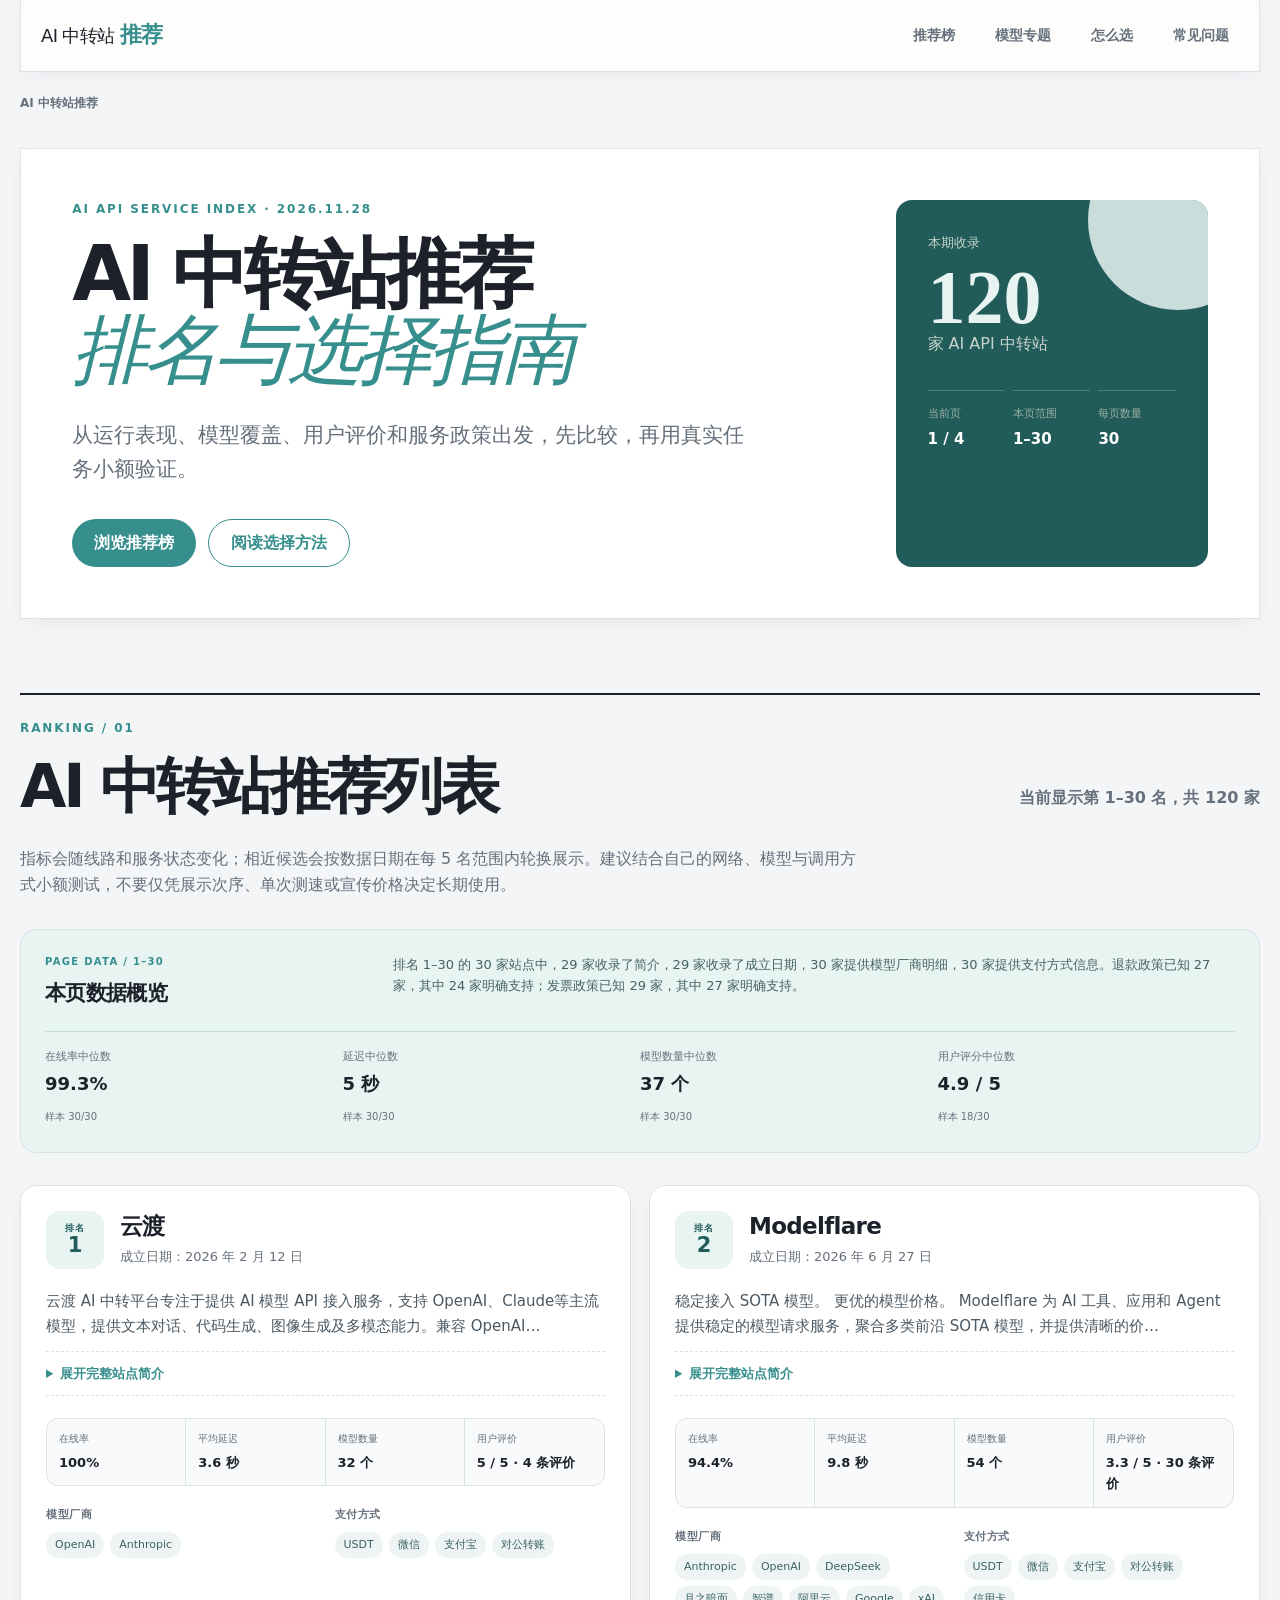
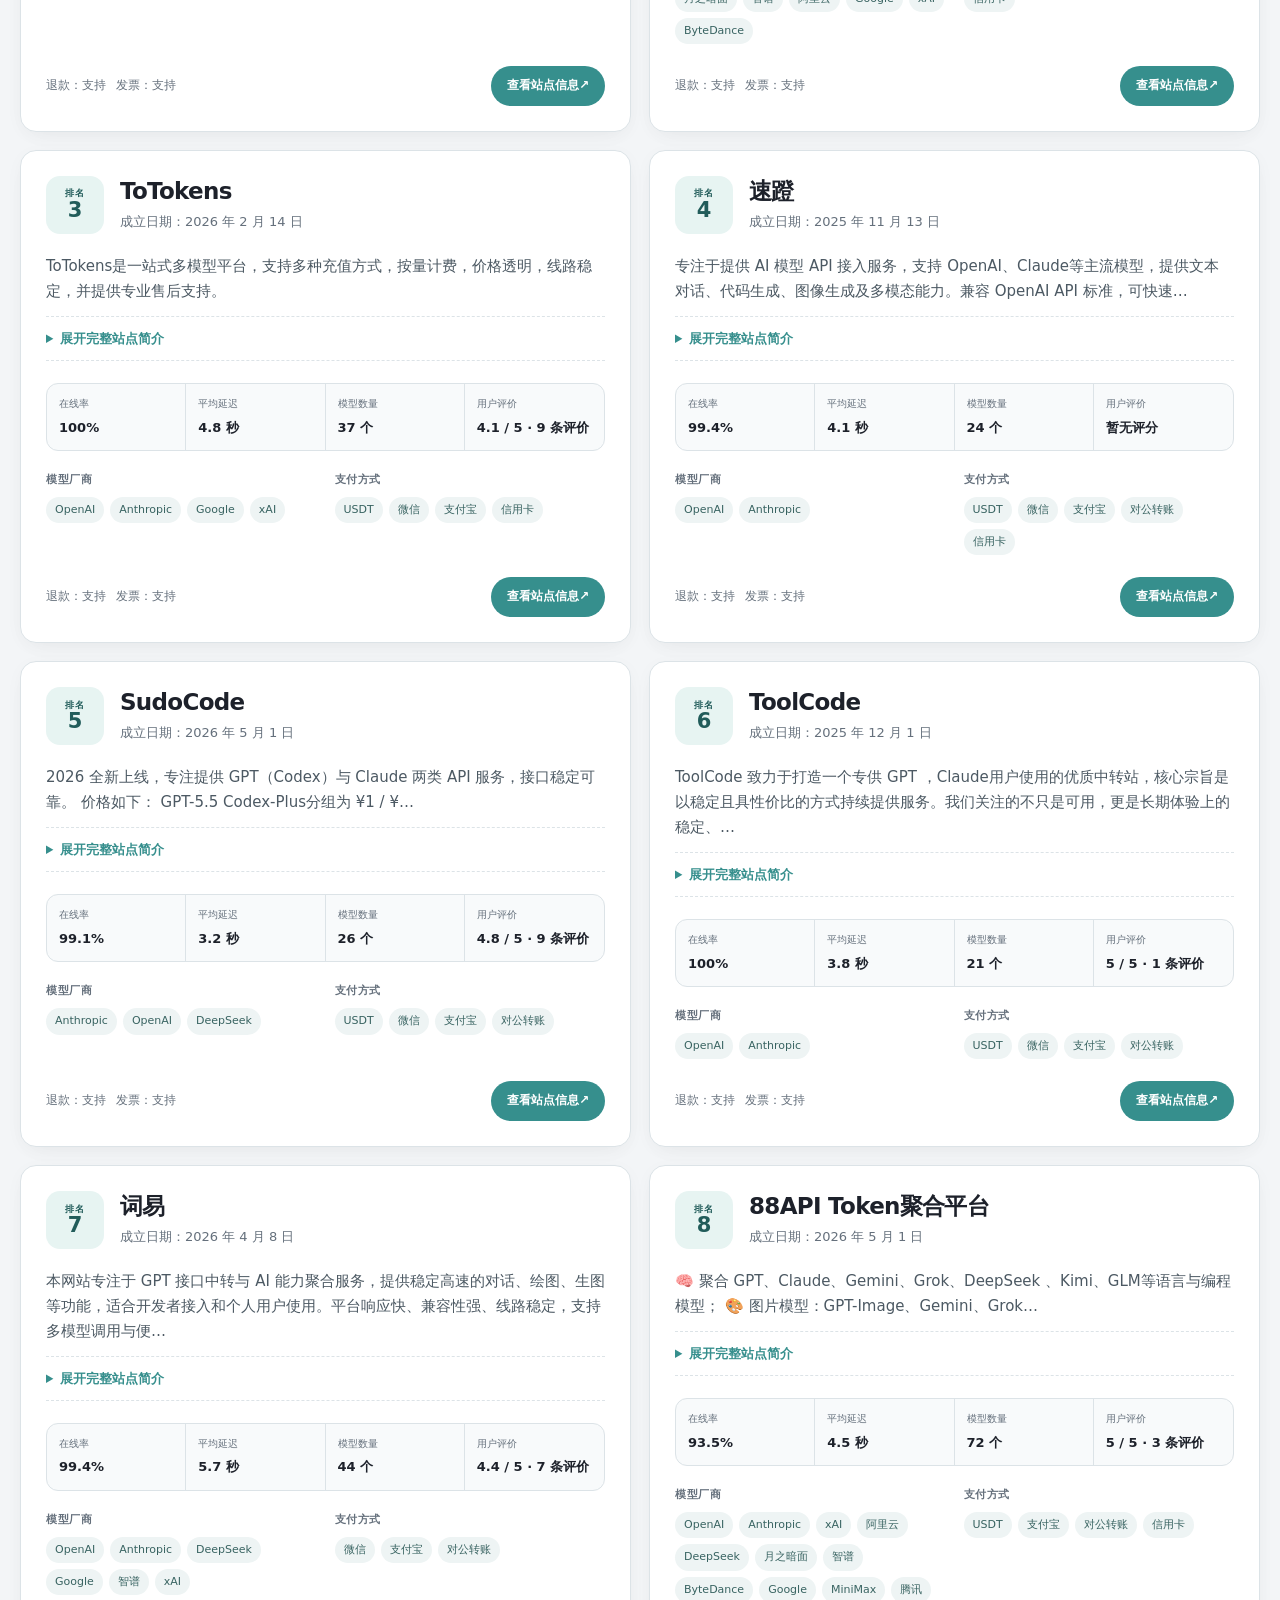
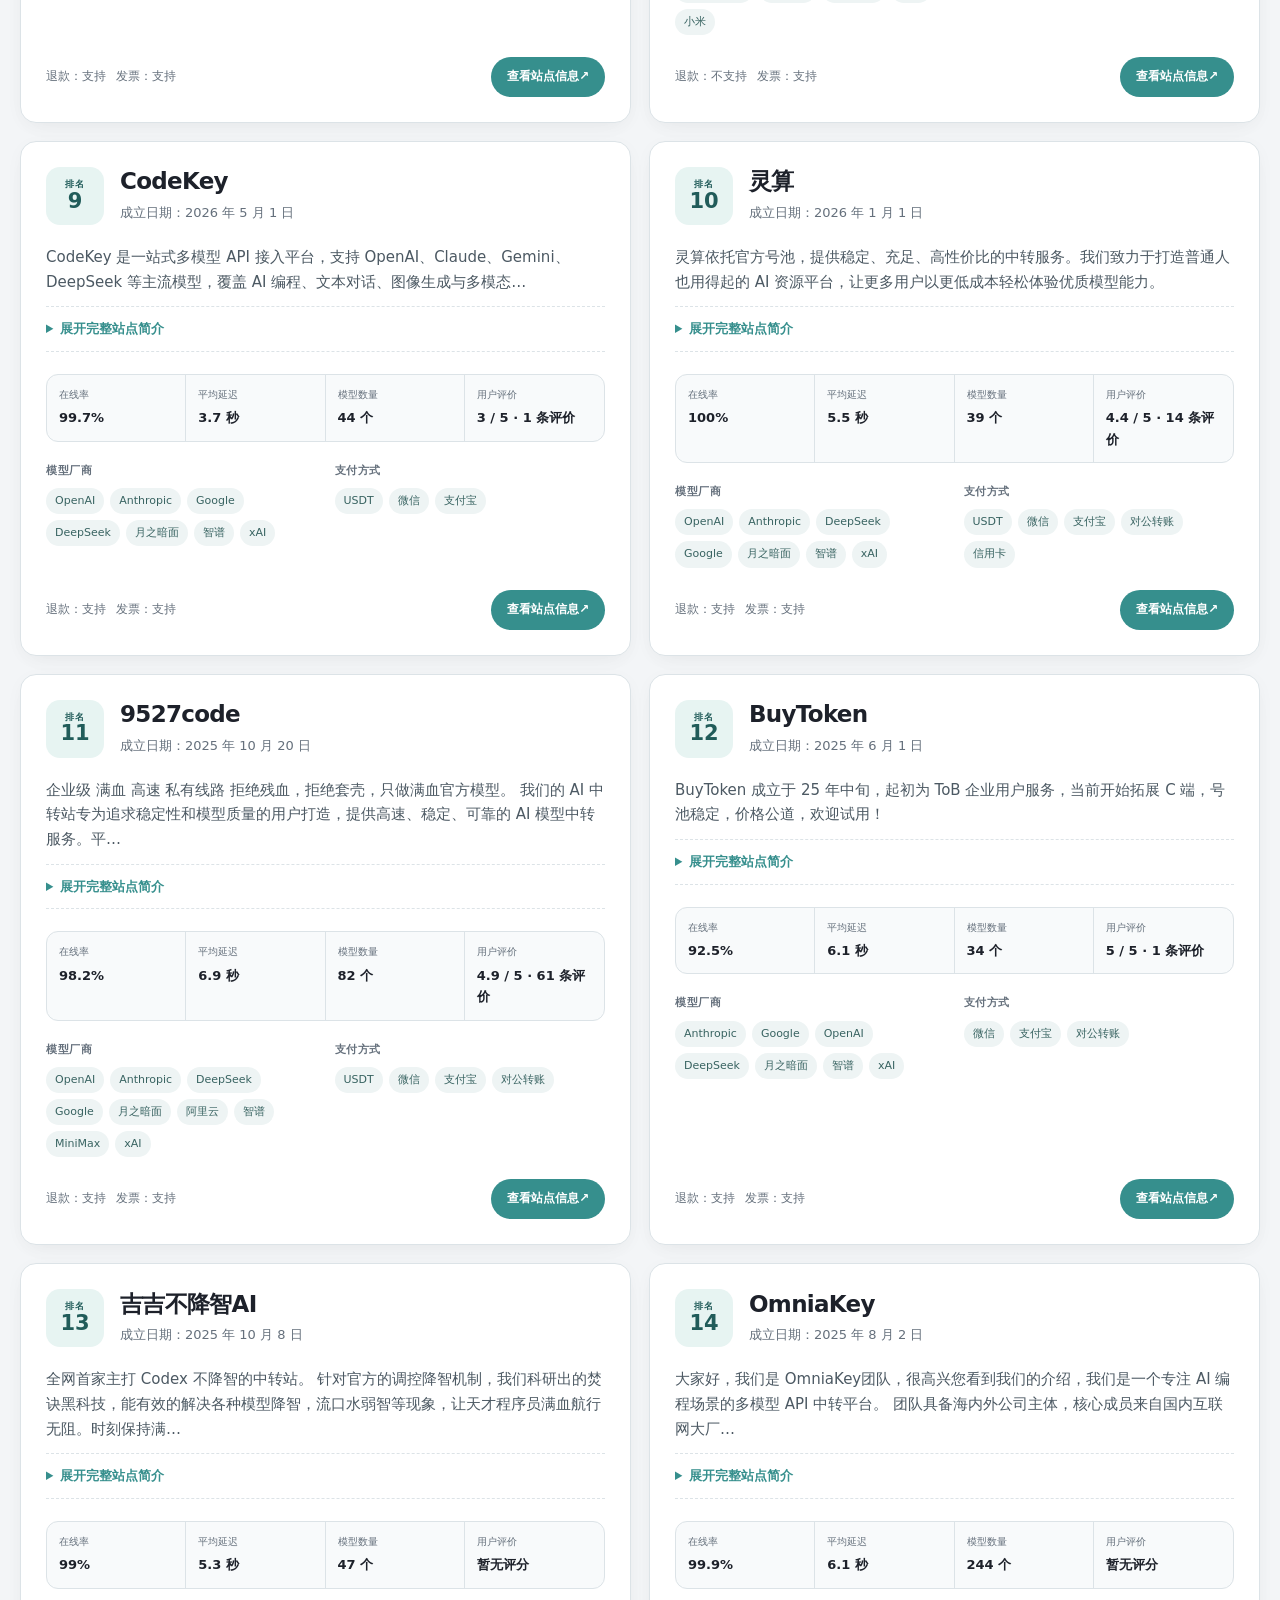
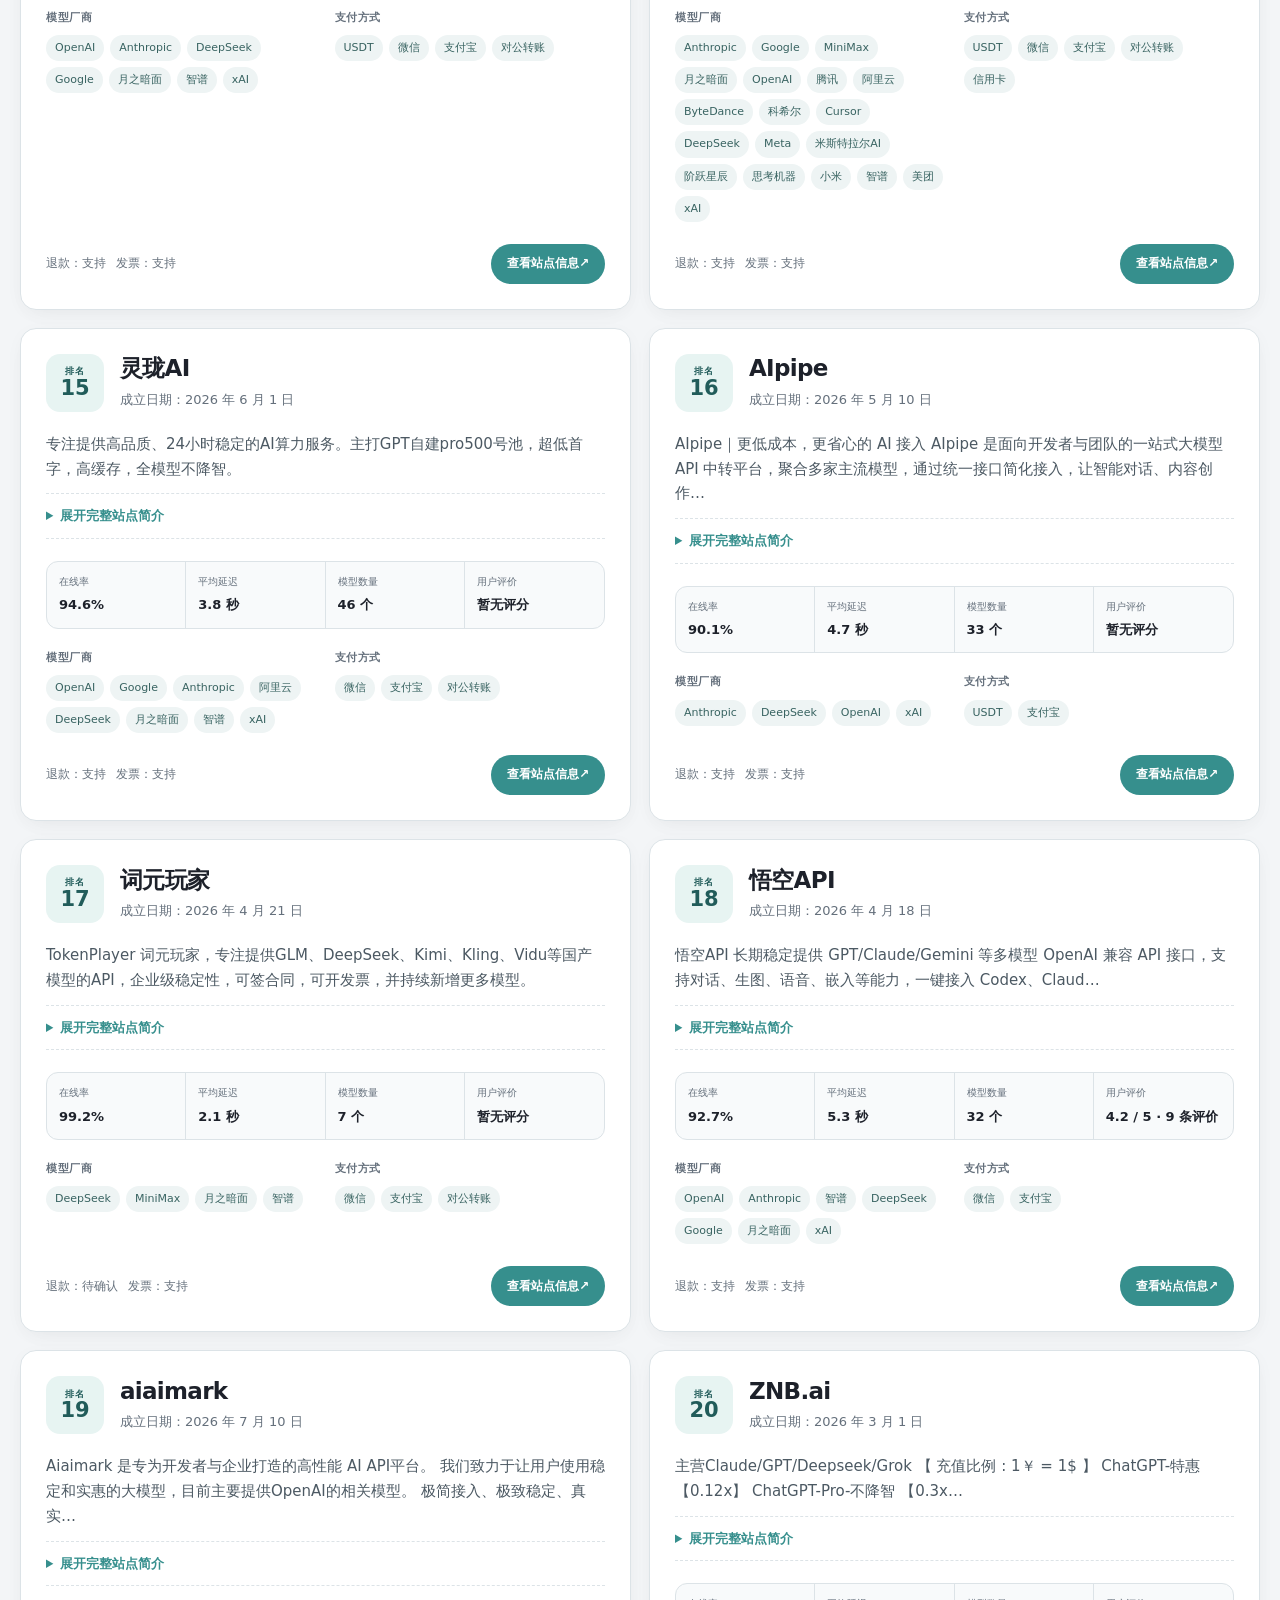
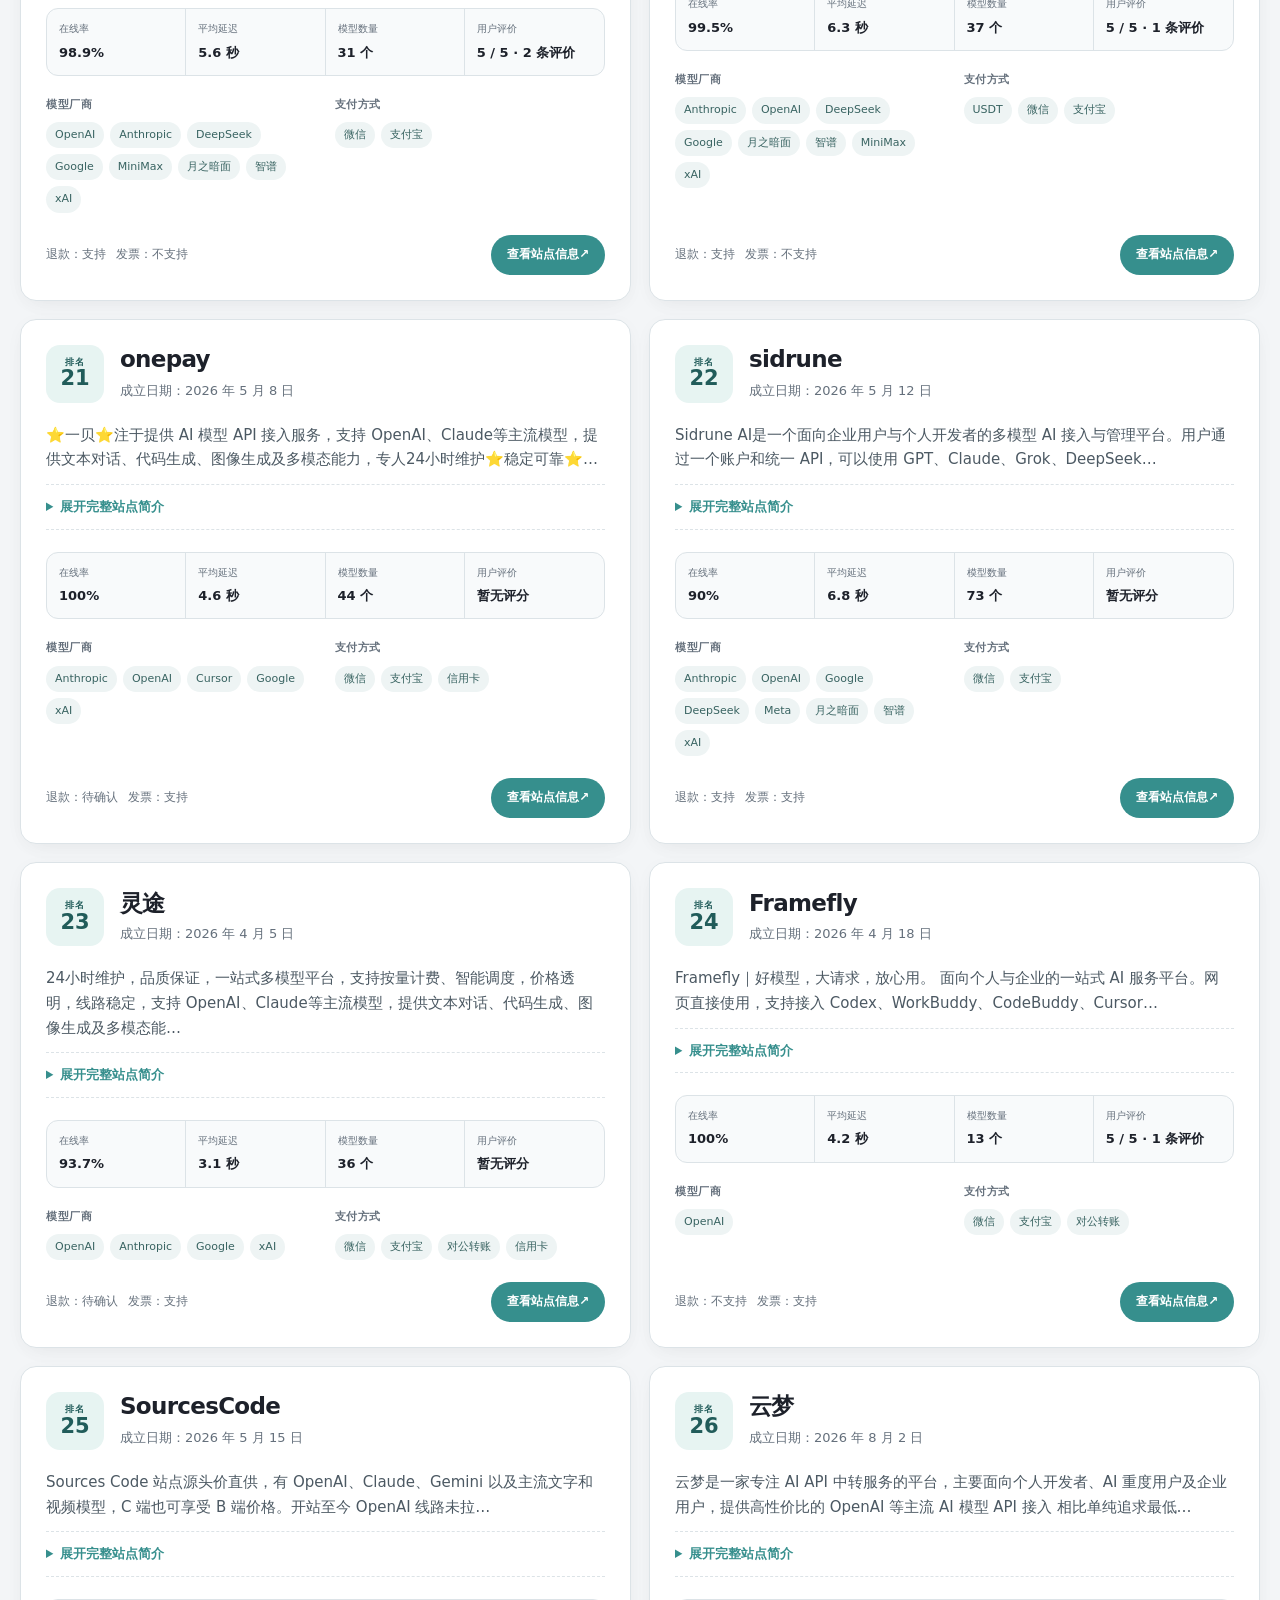
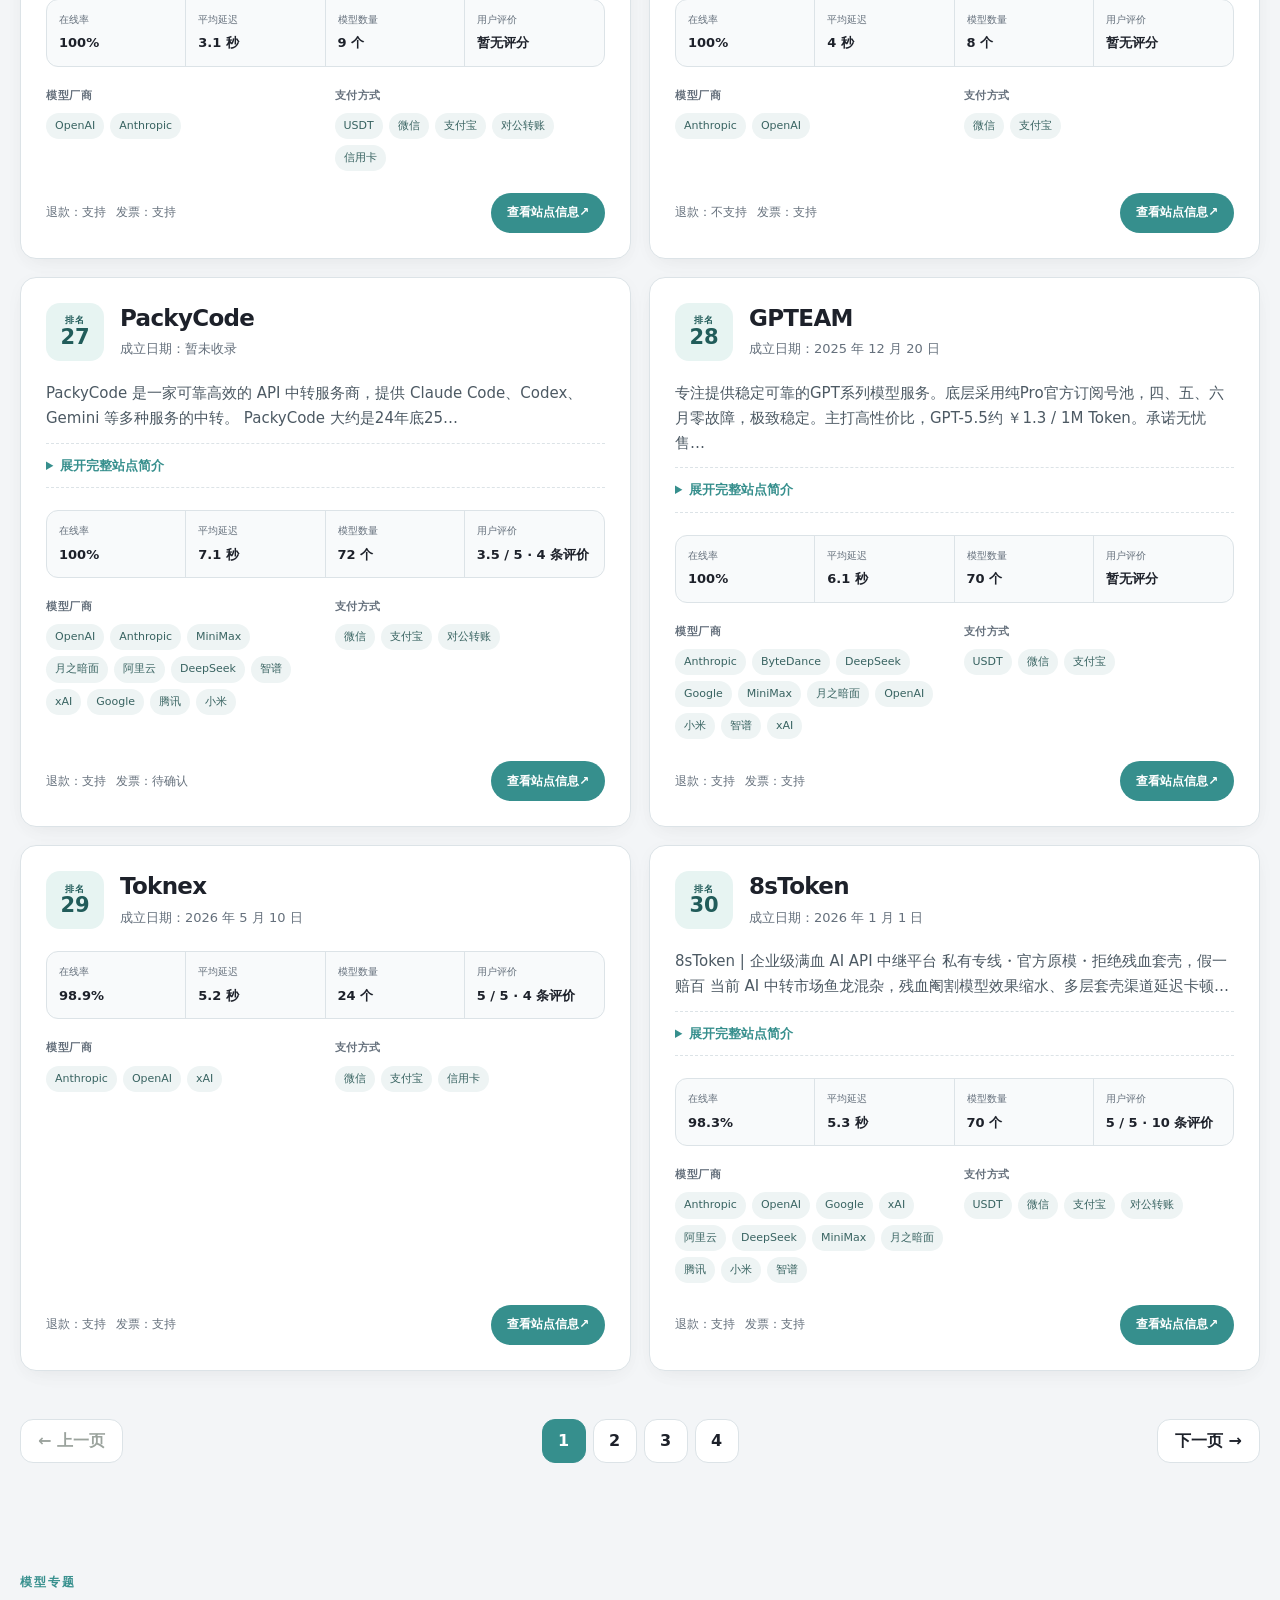
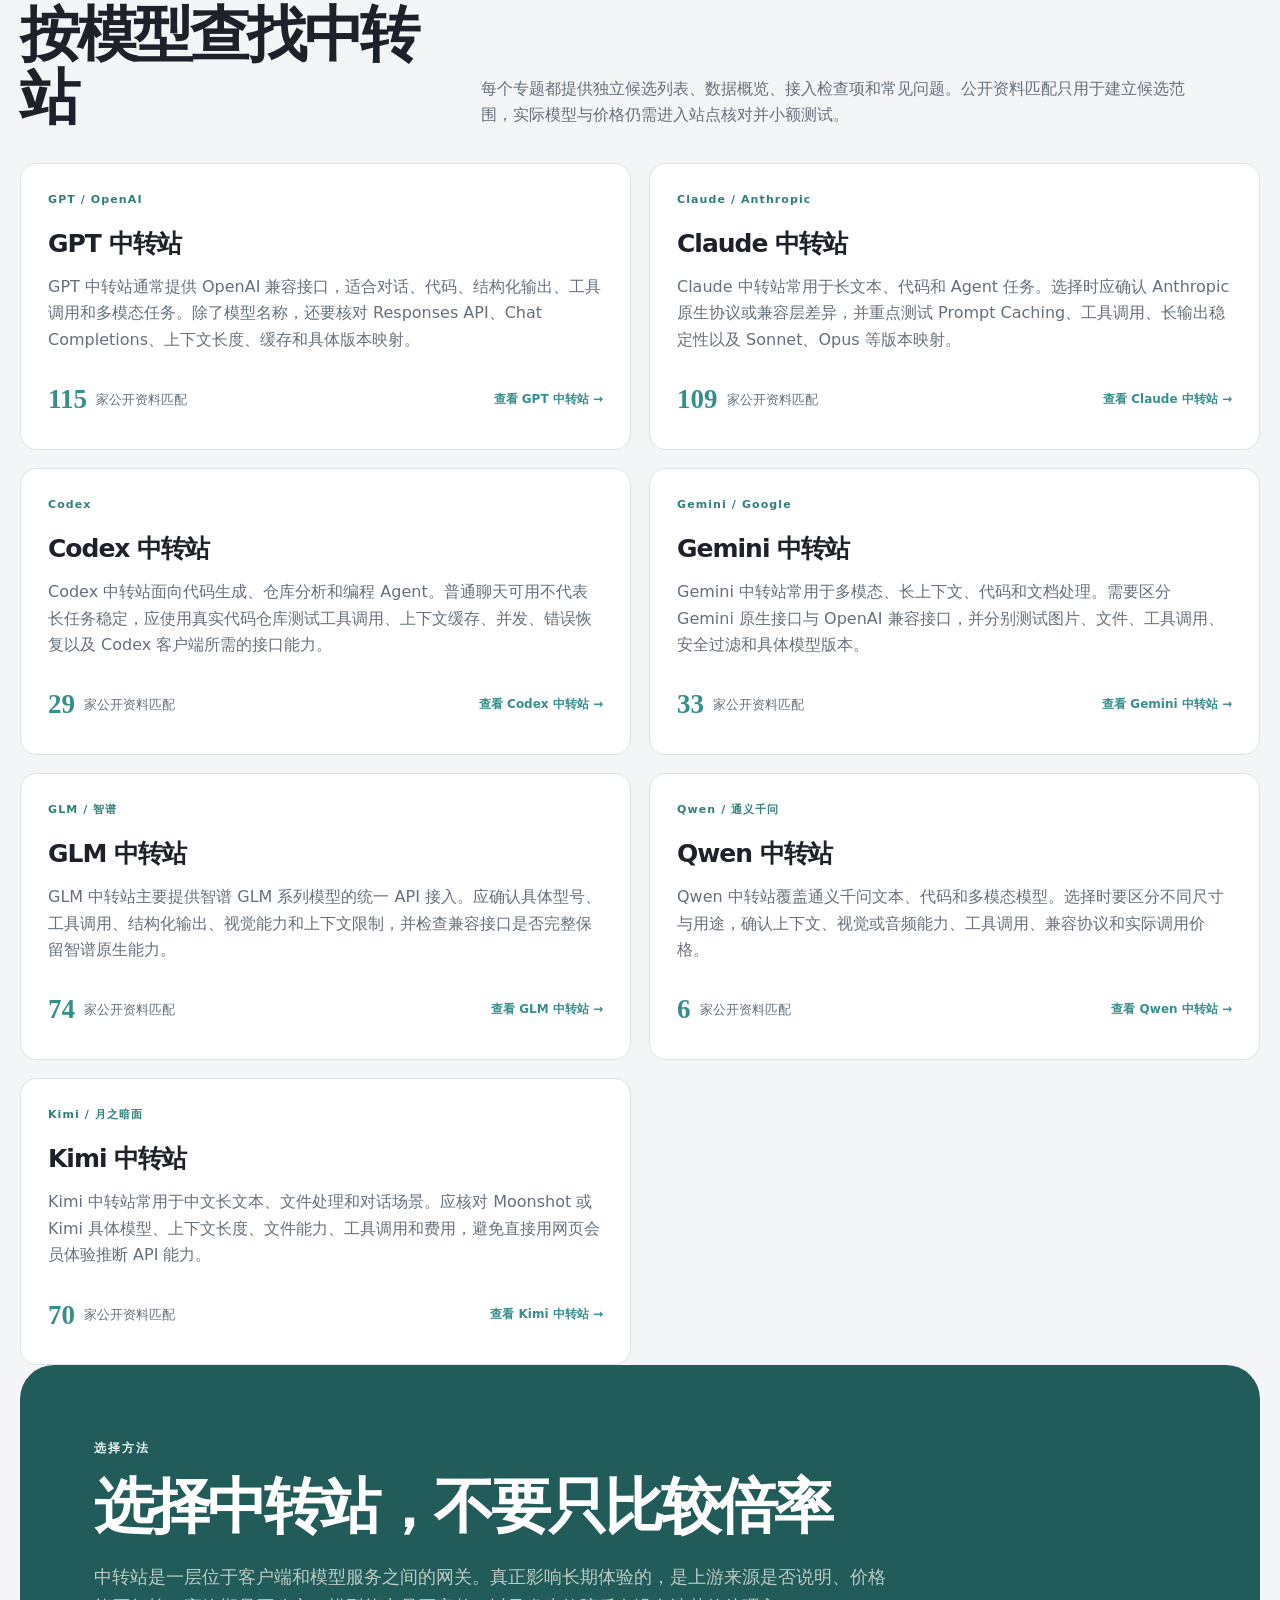
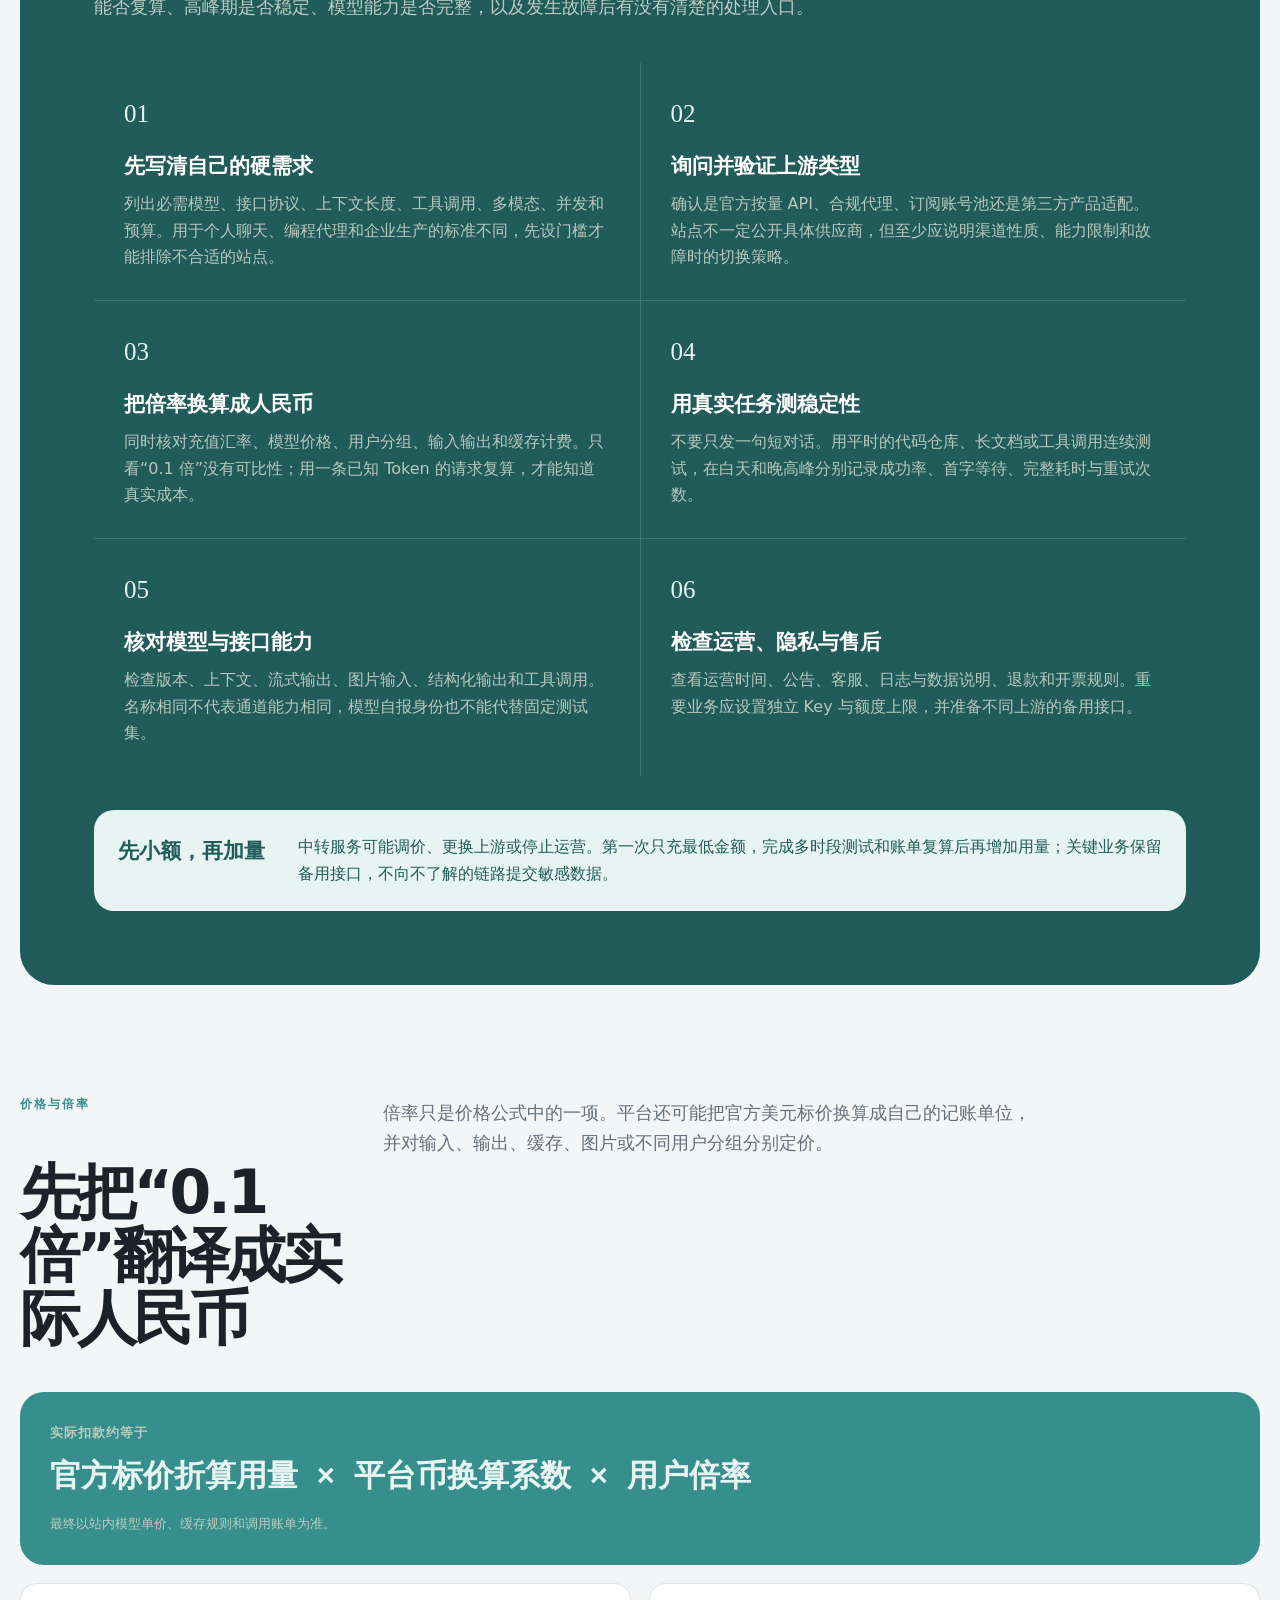
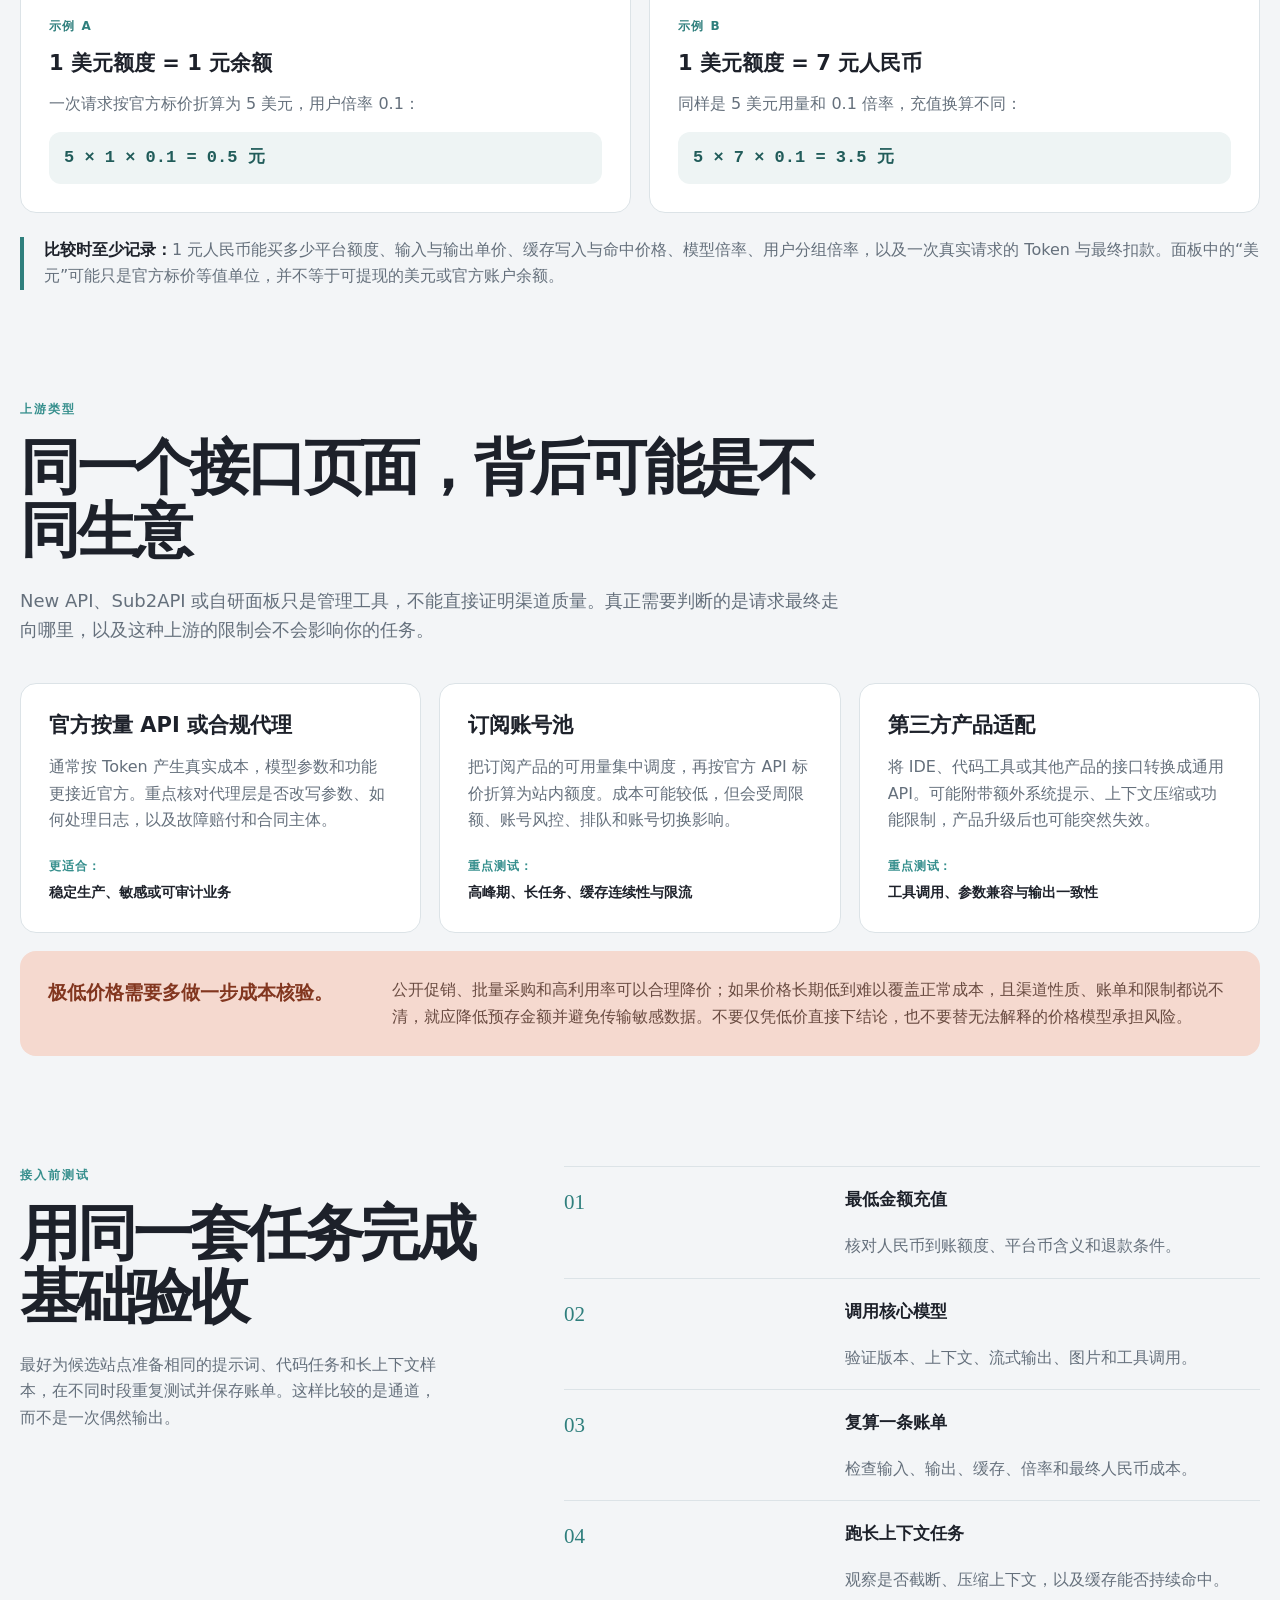
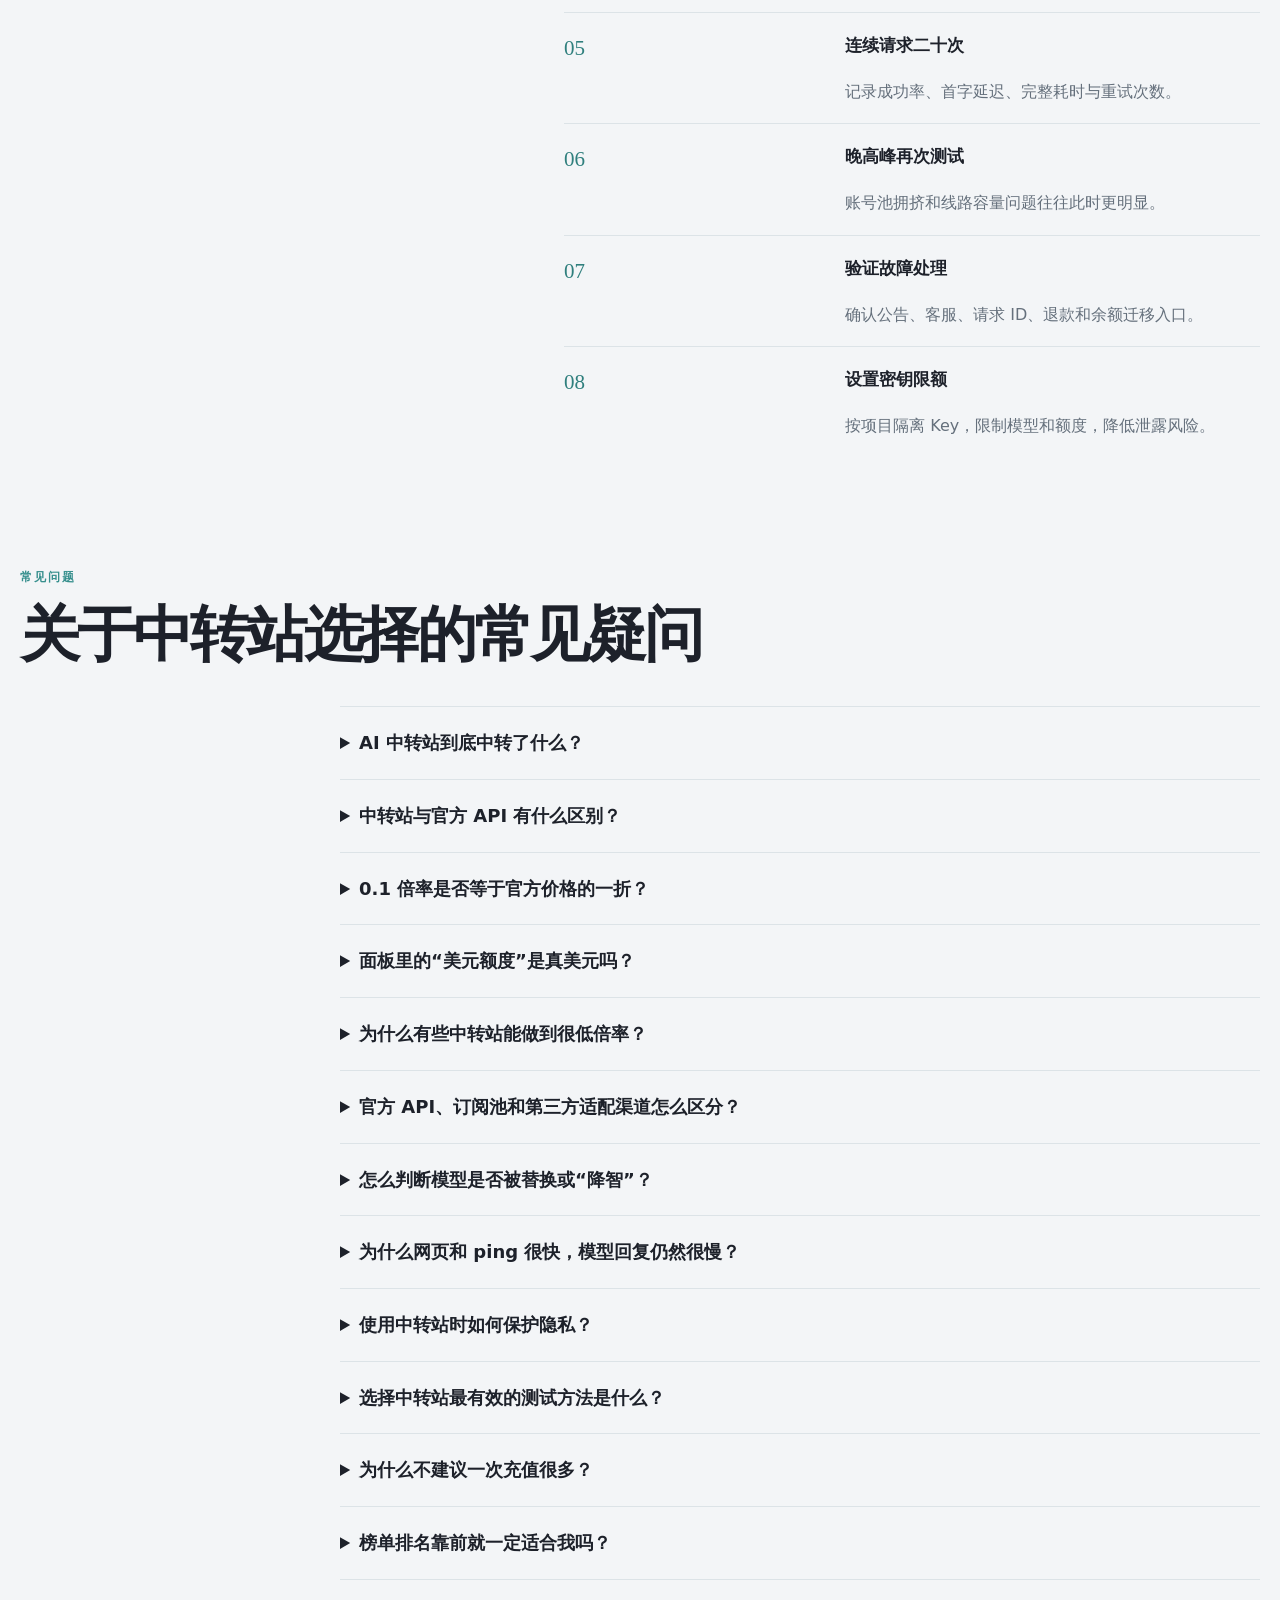
==== commit 21df1f17: "chore: update AI transit ranking" ====
--- a/index.html
+++ b/index.html
@@ -1 +1 @@
-<!doctype html><html lang="zh-CN"><head><meta charset="utf-8" /><meta name="viewport" content="width=device-width, initial-scale=1" /><title>AI 中转站推荐｜120 家 API 中转站排名、对比与选择指南</title><meta name="description" content="AI 中转站推荐收录 120 家 API 中转站，静态对比在线率、响应延迟、模型覆盖、支付方式与服务政策，并提供计费、安全和接入测试指南。" /><meta name="robots" content="index, follow, max-image-preview:large, max-snippet:-1" /><meta name="theme-color" content="#f3f5f7" /><meta property="og:type" content="website" /><meta property="og:title" content="AI 中转站推荐｜120 家 API 中转站排名、对比与选择指南" /><meta property="og:description" content="AI 中转站推荐收录 120 家 API 中转站，静态对比在线率、响应延迟、模型覆盖、支付方式与服务政策，并提供计费、安全和接入测试指南。" /><meta property="og:url" content="https://aizhongzhuanzhan.github.io/" /><meta property="og:site_name" content="AI 中转站推荐" /><meta property="og:locale" content="zh_CN" /><meta property="og:image" content="https://aizhongzhuanzhan.github.io/assets/og-image.svg" /><meta name="twitter:card" content="summary_large_image" /><meta name="twitter:title" content="AI 中转站推荐｜120 家 API 中转站排名、对比与选择指南" /><meta name="twitter:description" content="AI 中转站推荐收录 120 家 API 中转站，静态对比在线率、响应延迟、模型覆盖、支付方式与服务政策，并提供计费、安全和接入测试指南。" /><meta name="twitter:image" content="https://aizhongzhuanzhan.github.io/assets/og-image.svg" /><link rel="canonical" href="https://aizhongzhuanzhan.github.io/" /><link rel="alternate" hreflang="zh-CN" href="https://aizhongzhuanzhan.github.io/" /><link rel="next" href="https://aizhongzhuanzhan.github.io/page/2/" /><link rel="icon" href="./assets/favicon.svg" type="image/svg+xml" /><link rel="stylesheet" href="./assets/styles.min.css" /><script type="application/ld+json">{"@context":"https://schema.org","@graph":[{"@type":"WebSite","@id":"https://aizhongzhuanzhan.github.io/#website","url":"https://aizhongzhuanzhan.github.io/","name":"AI 中转站推荐","description":"AI API 中转站排名、服务指标与选择指南。","inLanguage":"zh-CN"},{"@type":"CollectionPage","@id":"https://aizhongzhuanzhan.github.io/#webpage","url":"https://aizhongzhuanzhan.github.io/","name":"AI 中转站推荐｜120 家 API 中转站排名、对比与选择指南","description":"AI 中转站推荐收录 120 家 API 中转站，静态对比在线率、响应延迟、模型覆盖、支付方式与服务政策，并提供计费、安全和接入测试指南。","inLanguage":"zh-CN","dateModified":"2026-11-27","isPartOf":{"@id":"https://aizhongzhuanzhan.github.io/#website"},"breadcrumb":{"@id":"https://aizhongzhuanzhan.github.io/#breadcrumb"},"mainEntity":{"@id":"https://aizhongzhuanzhan.github.io/#ranking"},"hasPart":[{"@id":"https://aizhongzhuanzhan.github.io/gpt-zhongzhuanzhan/#webpage"},{"@id":"https://aizhongzhuanzhan.github.io/claude-zhongzhuanzhan/#webpage"},{"@id":"https://aizhongzhuanzhan.github.io/codex-zhongzhuanzhan/#webpage"},{"@id":"https://aizhongzhuanzhan.github.io/gemini-zhongzhuanzhan/#webpage"},{"@id":"https://aizhongzhuanzhan.github.io/glm-zhongzhuanzhan/#webpage"},{"@id":"https://aizhongzhuanzhan.github.io/qwen-zhongzhuanzhan/#webpage"},{"@id":"https://aizhongzhuanzhan.github.io/kimi-zhongzhuanzhan/#webpage"}]},{"@type":"BreadcrumbList","@id":"https://aizhongzhuanzhan.github.io/#breadcrumb","itemListElement":[{"@type":"ListItem","position":1,"name":"AI 中转站推荐","item":"https://aizhongzhuanzhan.github.io/"}]},{"@type":"ItemList","@id":"https://aizhongzhuanzhan.github.io/#ranking","name":"AI 中转站推荐","numberOfItems":120,"itemListOrder":"https://schema.org/ItemListOrderAscending","itemListElement":[{"@type":"ListItem","position":1,"item":{"@type":"Service","name":"88API Token聚合平台","url":"https://www.hvoyai.com/sites/88apiai/","description":"综合排名第 1；成立日期 2026-05-01；在线率 93.1%；平均延迟 5.2 秒；收录模型 72 个；用户评分 5/5（3 条评价）；退款政策：不支持；发票政策：支持。"}},{"@type":"ListItem","position":2,"item":{"@type":"Service","name":"Modelflare","url":"https://www.hvoyai.com/sites/originmodelflaredev/","description":"综合排名第 2；成立日期 2026-06-27；在线率 95.9%；平均延迟 7.8 秒；收录模型 56 个；用户评分 3.3/5（29 条评价）；退款政策：支持；发票政策：支持。"}},{"@type":"ListItem","position":3,"item":{"@type":"Service","name":"SudoCode","url":"https://www.hvoyai.com/sites/sudocodechat/","description":"综合排名第 3；成立日期 2026-05-01；在线率 98.9%；平均延迟 3.4 秒；收录模型 26 个；用户评分 4.8/5（9 条评价）；退款政策：支持；发票政策：支持。"}},{"@type":"ListItem","position":4,"item":{"@type":"Service","name":"ToTokens","url":"https://www.hvoyai.com/sites/totokenscc/","description":"综合排名第 4；成立日期 2026-02-14；在线率 100%；平均延迟 5 秒；收录模型 37 个；用户评分 4.1/5（9 条评价）；退款政策：支持；发票政策：支持。"}},{"@type":"ListItem","position":5,"item":{"@type":"Service","name":"云渡","url":"https://www.hvoyai.com/sites/yundulol/","description":"综合排名第 5；成立日期 2026-02-12；在线率 100%；平均延迟 3.7 秒；收录模型 32 个；用户评分 5/5（4 条评价）；退款政策：支持；发票政策：支持。"}},{"@type":"ListItem","position":6,"item":{"@type":"Service","name":"灵算","url":"https://www.hvoyai.com/sites/lingsuansi/","description":"综合排名第 6；成立日期 2026-01-01；在线率 99.9%；平均延迟 5.2 秒；收录模型 39 个；用户评分 4.4/5（14 条评价）；退款政策：支持；发票政策：支持。"}},{"@type":"ListItem","position":7,"item":{"@type":"Service","name":"词易","url":"https://www.hvoyai.com/sites/chiyicncom/","description":"综合排名第 7；成立日期 2026-04-08；在线率 100%；平均延迟 5.5 秒；收录模型 44 个；用户评分 4.4/5（7 条评价）；退款政策：支持；发票政策：支持。"}},{"@type":"ListItem","position":8,"item":{"@type":"Service","name":"速蹬","url":"https://www.hvoyai.com/sites/sudengcc/","description":"综合排名第 8；成立日期 2025-11-13；在线率 99.4%；平均延迟 4.2 秒；收录模型 24 个；退款政策：支持；发票政策：支持。"}},{"@type":"ListItem","position":9,"item":{"@type":"Service","name":"Top-API","url":"https://www.hvoyai.com/sites/topapiio/","description":"综合排名第 9；成立日期 2026-06-05；在线率 91.3%；平均延迟 4.6 秒；收录模型 39 个；用户评分 5/5（3 条评价）；退款政策：支持；发票政策：支持。"}},{"@type":"ListItem","position":10,"item":{"@type":"Service","name":"BuyToken","url":"https://www.hvoyai.com/sites/buytokenwork/","description":"综合排名第 10；成立日期 2025-06-01；在线率 85.2%；平均延迟 6.5 秒；收录模型 34 个；用户评分 5/5（1 条评价）；退款政策：支持；发票政策：支持。"}},{"@type":"ListItem","position":11,"item":{"@type":"Service","name":"aiaimark","url":"https://www.hvoyai.com/sites/aiaimarkcom/","description":"综合排名第 11；成立日期 2026-07-10；在线率 98.3%；平均延迟 5.7 秒；收录模型 45 个；用户评分 5/5（2 条评价）；退款政策：支持；发票政策：不支持。"}},{"@type":"ListItem","position":12,"item":{"@type":"Service","name":"吉吉不降智AI","url":"https://www.hvoyai.com/sites/jijicc/","description":"综合排名第 12；成立日期 2025-10-08；在线率 96.8%；平均延迟 5.1 秒；收录模型 47 个；退款政策：支持；发票政策：支持。"}},{"@type":"ListItem","position":13,"item":{"@type":"Service","name":"9527code","url":"https://www.hvoyai.com/sites/9527codes/","description":"综合排名第 13；成立日期 2025-10-20；在线率 96.1%；平均延迟 7.7 秒；收录模型 69 个；用户评分 4.9/5（60 条评价）；退款政策：支持；发票政策：支持。"}},{"@type":"ListItem","position":14,"item":{"@type":"Service","name":"灵珑AI","url":"https://www.hvoyai.com/sites/linlongscom/","description":"综合排名第 14；成立日期 2026-06-01；在线率 85.1%；平均延迟 3.7 秒；收录模型 46 个；退款政策：支持；发票政策：支持。"}},{"@type":"ListItem","position":15,"item":{"@type":"Service","name":"OmniaKey","url":"https://www.hvoyai.com/sites/omniakeycom/","description":"综合排名第 15；成立日期 2025-08-02；在线率 98.6%；平均延迟 6.2 秒；收录模型 247 个；退款政策：支持；发票政策：支持。"}},{"@type":"ListItem","position":16,"item":{"@type":"Service","name":"云梦","url":"https://www.hvoyai.com/sites/apiyunmengsale/","description":"综合排名第 16；成立日期 2026-08-02；在线率 100%；平均延迟 4.1 秒；收录模型 8 个；退款政策：不支持；发票政策：支持。"}},{"@type":"ListItem","position":17,"item":{"@type":"Service","name":"ZNB.ai","url":"https://www.hvoyai.com/sites/znbcodecom/","description":"综合排名第 17；成立日期 2026-03-01；在线率 97.3%；平均延迟 6.8 秒；收录模型 34 个；用户评分 5/5（1 条评价）；退款政策：支持；发票政策：不支持。"}},{"@type":"ListItem","position":18,"item":{"@type":"Service","name":"FluxToken","url":"https://www.hvoyai.com/sites/fluxtokenai/","description":"综合排名第 18；成立日期 2026-02-08；在线率 98.4%；平均延迟 6.8 秒；收录模型 48 个；退款政策：支持；发票政策：支持。"}},{"@type":"ListItem","position":19,"item":{"@type":"Service","name":"sidrune","url":"https://www.hvoyai.com/sites/sidruneai/","description":"综合排名第 19；成立日期 2026-05-12；在线率 86.5%；平均延迟 7.3 秒；收录模型 73 个；退款政策：支持；发票政策：支持。"}},{"@type":"ListItem","position":20,"item":{"@type":"Service","name":"词元玩家","url":"https://www.hvoyai.com/sites/tokenplayercn/","description":"综合排名第 20；成立日期 2026-04-21；在线率 99.2%；平均延迟 2 秒；收录模型 7 个；发票政策：支持。"}},{"@type":"ListItem","position":21,"item":{"@type":"Service","name":"sudocode.us","url":"https://www.hvoyai.com/sites/sudocodeus/","description":"综合排名第 21；成立日期 2026-01-04；在线率 99.5%；平均延迟 4.5 秒；收录模型 61 个；退款政策：支持；发票政策：支持。"}},{"@type":"ListItem","position":22,"item":{"@type":"Service","name":"Framefly","url":"https://www.hvoyai.com/sites/frameflycomcn/","description":"综合排名第 22；成立日期 2026-04-18；在线率 100%；平均延迟 3.7 秒；收录模型 13 个；用户评分 5/5（1 条评价）；退款政策：不支持；发票政策：支持。"}},{"@type":"ListItem","position":23,"item":{"@type":"Service","name":"幻灵AI","url":"https://www.hvoyai.com/sites/apihuanlingicu/","description":"综合排名第 23；成立日期 2026-07-20；在线率 83.3%；平均延迟 5.5 秒；收录模型 55 个；用户评分 4/5（1 条评价）；发票政策：支持。"}},{"@type":"ListItem","position":24,"item":{"@type":"Service","name":"灵途","url":"https://www.hvoyai.com/sites/lingtuapinet/","description":"综合排名第 24；成立日期 2026-04-05；在线率 100%；平均延迟 3.8 秒；收录模型 36 个；发票政策：支持。"}},{"@type":"ListItem","position":25,"item":{"@type":"Service","name":"ToolCode","url":"https://www.hvoyai.com/sites/toolcodecc/","description":"综合排名第 25；成立日期 2025-12-01；在线率 100%；平均延迟 4 秒；收录模型 21 个；用户评分 5/5（1 条评价）；退款政策：支持；发票政策：支持。"}},{"@type":"ListItem","position":26,"item":{"@type":"Service","name":"PackyCode","url":"https://www.hvoyai.com/sites/packyapiai/","description":"综合排名第 26；在线率 99.8%；平均延迟 7.3 秒；收录模型 72 个；用户评分 3.5/5（4 条评价）；退款政策：支持。"}},{"@type":"ListItem","position":27,"item":{"@type":"Service","name":"悟空API","url":"https://www.hvoyai.com/sites/xaiwkapicom/","description":"综合排名第 27；成立日期 2026-04-18；在线率 84.7%；平均延迟 8 秒；收录模型 32 个；用户评分 4.2/5（9 条评价）；退款政策：支持；发票政策：支持。"}},{"@type":"ListItem","position":28,"item":{"@type":"Service","name":"合聚API","url":"https://www.hvoyai.com/sites/hejuapicom/","description":"综合排名第 28；成立日期 2026-08-08；在线率 100%；平均延迟 4.1 秒；收录模型 27 个；退款政策：支持；发票政策：支持。"}},{"@type":"ListItem","position":29,"item":{"@type":"Service","name":"GPTEAM","url":"https://www.hvoyai.com/sites/portalgpteamservicescom/","description":"综合排名第 29；成立日期 2025-12-20；在线率 98.8%；平均延迟 6.2 秒；收录模型 70 个；退款政策：支持；发票政策：支持。"}},{"@type":"ListItem","position":30,"item":{"@type":"Service","name":"Toknex","url":"https://www.hvoyai.com/sites/toknexme/","description":"综合排名第 30；成立日期 2026-05-10；在线率 100%；平均延迟 5 秒；收录模型 24 个；用户评分 5/5（4 条评价）；退款政策：支持；发票政策：支持。"}}]},{"@type":"FAQPage","@id":"https://aizhongzhuanzhan.github.io/#faq","mainEntity":[{"@type":"Question","name":"AI 中转站到底中转了什么？","acceptedAnswer":{"@type":"Answer","text":"中转站通常不训练模型，而是位于客户端和模型服务之间，负责 API Key 鉴权、余额结算、限流、渠道调度、日志以及接口格式转换。用户把请求发给中转站后，后台选择一条可用上游，再把模型结果返回。\n\n因此一次调用可能经过站点和它接入的二级渠道。链路越长，稳定性、隐私和故障定位越依赖运营方。"}},{"@type":"Question","name":"中转站与官方 API 有什么区别？","acceptedAnswer":{"@type":"Answer","text":"官方 API 的请求和账单直接进入模型厂商；中转站则多了一层第三方网关，通常更容易使用人民币付款，也能用一个密钥接入多个厂商。\n\n代价是模型来源、参数支持、日志保留、服务连续性和余额安全不再只由模型厂商决定。商业或敏感任务应优先选择能说明数据处理方式和上游类型的服务。"}},{"@type":"Question","name":"0.1 倍率是否等于官方价格的一折？","acceptedAnswer":{"@type":"Answer","text":"不一定。实际扣款通常约等于官方标价折算用量 × 平台币换算系数 × 用户或分组倍率，还可能分别计算输入、输出、缓存写入、缓存命中、图片等项目。\n\n如果 1 美元标价额度记作 1 元余额，5 美元用量按 0.1 倍扣 0.5 元；如果 1 美元额度要用 7 元人民币购买，同样 0.1 倍会扣 3.5 元。比较价格必须同时看充值换算和完整账单。"}},{"@type":"Question","name":"面板里的“美元额度”是真美元吗？","acceptedAnswer":{"@type":"Answer","text":"不一定。很多面板中的美元符号只是按照官方 API 标价记录的计费单位，不代表平台持有等额官方余额，也不代表可以提现。\n\n尤其是订阅池渠道，站点可能把订阅实际跑出的请求换算成“如果走官方 API 值多少美元”，再按倍率扣除站内余额。充值前应先确认 1 元人民币能买多少单位以及余额的退款规则。"}},{"@type":"Question","name":"为什么有些中转站能做到很低倍率？","acceptedAnswer":{"@type":"Answer","text":"批量采购、区域价格、公开促销、较高资源利用率和订阅池都可能降低成本，低价本身不能直接证明有问题。\n\n但长期远低于正常成本且不说明来源时，应把短期优惠、账号池波动、第三方产品适配甚至来源异常纳入风险判断。价格模型算不通，通常意味着稳定性、数据或余额风险被转移给了用户。"}},{"@type":"Question","name":"官方 API、订阅池和第三方适配渠道怎么区分？","acceptedAnswer":{"@type":"Answer","text":"只看前端面板无法可靠判断。可以查看站点是否明确标注渠道类型，并测试上下文上限、缓存、工具调用、图片输入、流式输出和参数兼容性。\n\n订阅池更容易在额度耗尽或切换账号时波动；第三方适配可能带有额外系统提示、上下文压缩或功能缺失。即使使用同一套开源面板，不同站点的上游和调度质量也可能完全不同。"}},{"@type":"Question","name":"怎么判断模型是否被替换或“降智”？","acceptedAnswer":{"@type":"Answer","text":"不要依赖模型自报身份，因为回答可能只是复述系统上下文。更可靠的方法是准备固定测试集，长期比较代码能力、上下文上限、工具调用、结构化输出、视觉能力和响应特征。\n\n如果复杂任务持续明显偏离官方表现，应保留请求 ID 和账单记录，换时间、换通道复测，再向站点确认是否存在模型映射、参数改写或上下文压缩。"}},{"@type":"Question","name":"为什么网页和 ping 很快，模型回复仍然很慢？","acceptedAnswer":{"@type":"Answer","text":"域名可能使用 CDN，ping 到的是离你较近的边缘节点，并不是中转程序或模型上游。完整延迟还包括网关处理、排队、上游网络、模型推理和流式传输。\n\n应分别记录首字时间、完整响应时间、失败率和晚高峰波动，而不是只看网页打开速度或一次 ping。"}},{"@type":"Question","name":"使用中转站时如何保护隐私？","acceptedAnswer":{"@type":"Answer","text":"默认按“站点可能接触请求和响应内容”来评估风险。不要提交账号密码、私钥、客户资料、未公开代码和其他不必要的敏感数据；可先脱敏，并为不同项目使用独立 Key 和额度上限。\n\n企业场景还应核对日志保留、数据用途、删除机制、运营主体和合同责任。无法确认链路时，敏感业务更适合官方 API 或可审计的合规服务。"}},{"@type":"Question","name":"选择中转站最有效的测试方法是什么？","acceptedAnswer":{"@type":"Answer","text":"先确定必需模型、协议和预算，再以最低金额充值。使用自己的真实任务，在白天和晚高峰各连续测试，核对成功率、首字延迟、长上下文、缓存、工具调用和单次账单。\n\n不要只问一句“你好”。短对话无法暴露账号池切换、上下文截断、缓存失效和复杂参数不兼容等问题。"}},{"@type":"Question","name":"为什么不建议一次充值很多？","acceptedAnswer":{"@type":"Answer","text":"中转服务会受到上游政策、账号风控、线路、经营状况和价格调整影响，站内余额通常也不具备与银行存款相同的保障。\n\n更稳妥的做法是按近期用量充值，为关键业务准备不同上游的备用接口，并提前确认退款、迁移和故障公告规则。"}},{"@type":"Question","name":"榜单排名靠前就一定适合我吗？","acceptedAnswer":{"@type":"Answer","text":"不一定。榜单用于缩小范围，不能替代具体场景验收。编程工具更关注长任务、缓存和工具调用；图片、音视频或长文档任务还要测试文件限制、多模态能力和超时策略。\n\n先写清自己的硬性需求和不能接受的风险，再结合榜单指标选择候选站点，最后用同一组真实任务横向比较。"}}]}]}</script><script>var _hmt = _hmt || [];(function() {var hm = document.createElement("script");hm.src = "https://hm.baidu.com/hm.js?a95d0c92950541b137908250283f3d91";var s = document.getElementsByTagName("script")[0];s.parentNode.insertBefore(hm, s);})();</script></head><body><a class="skip-link" href="#main">跳到主要内容</a><header class="topbar"><a class="wordmark" href="./" aria-label="AI 中转站推荐首页"><span>AI 中转站</span><strong>推荐</strong></a><nav aria-label="主要导航"><a href="./#ranking">推荐榜</a><a href="./#topics">模型专题</a><a href="./#guide">怎么选</a><a href="./#faq">常见问题</a></nav></header><main id="main"><nav class="breadcrumbs" aria-label="面包屑"><span aria-current="page">AI 中转站推荐</span></nav><section class="hero"><div class="hero__copy"><p class="eyebrow">AI API SERVICE INDEX · 2026.11.27</p><h1>AI 中转站推荐<br /><em>排名与选择指南</em></h1><p class="hero-copy">从运行表现、模型覆盖、用户评价和服务政策出发，先比较，再用真实任务小额验证。</p><div class="hero-actions"><a href="#ranking">浏览推荐榜</a><a href="#guide">阅读选择方法</a></div></div><aside class="hero__panel" aria-label="榜单概览"><p>本期收录</p><strong>120</strong><span>家 AI API 中转站</span><dl><div><dt>当前页</dt><dd>1 / 4</dd></div><div><dt>本页范围</dt><dd>1–30</dd></div><div><dt>每页数量</dt><dd>30</dd></div></dl></aside></section><section class="ranking" id="ranking" aria-labelledby="ranking-title"><div class="ranking-head"><div><p>RANKING / 01</p><h2 id="ranking-title">AI 中转站推荐列表</h2></div><p>当前显示第 1–30 名，共 120 家</p></div><p class="ranking-note">指标会随线路和服务状态变化；相近候选会按数据日期在每 5 名范围内轮换展示。建议结合自己的网络、模型与调用方式小额测试，不要仅凭展示次序、单次测速或宣传价格决定长期使用。</p><section class="page-analysis" aria-labelledby="page-analysis-title"><div class="page-analysis__head"><div><p>PAGE DATA / 1–30</p><h3 id="page-analysis-title">本页数据概览</h3></div><p>排名 1–30 的 30 家站点中，29 家收录了简介，29 家收录了成立日期，30 家提供模型厂商明细，29 家提供支付方式信息。退款政策已知 27 家，其中 24 家明确支持；发票政策已知 29 家，其中 27 家明确支持。</p></div><dl class="analysis-grid"><div><dt>在线率中位数</dt><dd>98.9%</dd><small>样本 30/30</small></div><div><dt>延迟中位数</dt><dd>5.1 秒</dd><small>样本 30/30</small></div><div><dt>模型数量中位数</dt><dd>39 个</dd><small>样本 30/30</small></div><div><dt>用户评分中位数</dt><dd>4.9 / 5</dd><small>样本 18/30</small></div></dl></section><div class="station-list"><article class="station-card" id="rank-1" aria-labelledby="station-1"><div class="station-card__head"><span class="rank-badge"><small>排名</small>1</span><div class="station-title"><h2 id="station-1"><a href="https://www.hvoyai.com/sites/88apiai/" target="_blank" rel="nofollow noopener" referrerpolicy="origin">88API Token聚合平台</a></h2><p>成立日期：2026 年 5 月 1 日</p></div></div><p class="site-summary">🧠 聚合 GPT、Claude、Gemini、Grok、DeepSeek 、Kimi、GLM等语言与编程模型； 🎨 图片模型：GPT-Image、Gemini、Grok…</p><details class="site-intro"><summary>展开完整站点简介</summary><div class="site-intro__body"><p>🧠 聚合 GPT、Claude、Gemini、Grok、DeepSeek 、Kimi、GLM等语言与编程模型；</p><p>🎨 图片模型：GPT-Image、Gemini、Grok 等；</p><p>🎬 视频模型：Seedance、Veo、MiniMax Hailuo H3、Kling、Grok 等；</p><p>🎙️ 语音能力：Whisper、TTS 等。从文案、出图、改图，到视频生成与配音</p><p>🎁新用户注册送体验额度，可以检测模型能力。站内有人工客服值守！</p><p>👉海外企业资质运营 稳定不跑路 提供正规发票 充值比例1:1</p></div></details><dl class="metric-grid"><div><dt>在线率</dt><dd>93.1%</dd></div><div><dt>平均延迟</dt><dd>5.2 秒</dd></div><div><dt>模型数量</dt><dd>72 个</dd></div><div><dt>用户评价</dt><dd>5 / 5 · 3 条评价</dd></div></dl><div class="station-meta"><div><h3>模型厂商</h3><div class="chip-list"><span class="chip">OpenAI</span><span class="chip">Anthropic</span><span class="chip">xAI</span><span class="chip">阿里云</span><span class="chip">DeepSeek</span><span class="chip">Google</span><span class="chip">月之暗面</span><span class="chip">智谱</span><span class="chip">ByteDance</span><span class="chip">MiniMax</span><span class="chip">腾讯</span><span class="chip">小米</span></div></div><div><h3>支付方式</h3><div class="chip-list"><span class="chip">USDT</span><span class="chip">支付宝</span><span class="chip">对公转账</span><span class="chip">信用卡</span></div></div></div><div class="station-card__foot"><p><span>退款：不支持</span><span>发票：支持</span></p><a class="detail-link" href="https://www.hvoyai.com/sites/88apiai/" target="_blank" rel="nofollow noopener" referrerpolicy="origin" aria-label="查看 88API Token聚合平台 的更多信息">查看站点信息 <span aria-hidden="true">↗</span></a></div></article><article class="station-card" id="rank-2" aria-labelledby="station-2"><div class="station-card__head"><span class="rank-badge"><small>排名</small>2</span><div class="station-title"><h2 id="station-2"><a href="https://www.hvoyai.com/sites/originmodelflaredev/" target="_blank" rel="nofollow noopener" referrerpolicy="origin">Modelflare</a></h2><p>成立日期：2026 年 6 月 27 日</p></div></div><p class="site-summary">稳定接入 SOTA 模型。 更优的模型价格。 Modelflare 为 AI 工具、应用和 Agent 提供稳定的模型请求服务，聚合多类前沿 SOTA 模型，并提供清晰的价…</p><details class="site-intro"><summary>展开完整站点简介</summary><div class="site-intro__body"><p>稳定接入 SOTA 模型。</p><p>更优的模型价格。</p><p>Modelflare 为 AI 工具、应用和 Agent 提供稳定的模型请求服务，聚合多类前沿 SOTA 模型，并提供清晰的价格、用量与请求状态。</p></div></details><dl class="metric-grid"><div><dt>在线率</dt><dd>95.9%</dd></div><div><dt>平均延迟</dt><dd>7.8 秒</dd></div><div><dt>模型数量</dt><dd>56 个</dd></div><div><dt>用户评价</dt><dd>3.3 / 5 · 29 条评价</dd></div></dl><div class="station-meta"><div><h3>模型厂商</h3><div class="chip-list"><span class="chip">Anthropic</span><span class="chip">OpenAI</span><span class="chip">DeepSeek</span><span class="chip">月之暗面</span><span class="chip">智谱</span><span class="chip">阿里云</span><span class="chip">Google</span><span class="chip">xAI</span><span class="chip">ByteDance</span></div></div><div><h3>支付方式</h3><div class="chip-list"><span class="chip">USDT</span><span class="chip">微信</span><span class="chip">支付宝</span><span class="chip">对公转账</span><span class="chip">信用卡</span></div></div></div><div class="station-card__foot"><p><span>退款：支持</span><span>发票：支持</span></p><a class="detail-link" href="https://www.hvoyai.com/sites/originmodelflaredev/" target="_blank" rel="nofollow noopener" referrerpolicy="origin" aria-label="查看 Modelflare 的更多信息">查看站点信息 <span aria-hidden="true">↗</span></a></div></article><article class="station-card" id="rank-3" aria-labelledby="station-3"><div class="station-card__head"><span class="rank-badge"><small>排名</small>3</span><div class="station-title"><h2 id="station-3"><a href="https://www.hvoyai.com/sites/sudocodechat/" target="_blank" rel="nofollow noopener" referrerpolicy="origin">SudoCode</a></h2><p>成立日期：2026 年 5 月 1 日</p></div></div><p class="site-summary">2026 全新上线，专注提供 GPT（Codex）与 Claude 两类 API 服务，接口稳定可靠。 价格如下： GPT-5.5 Codex-Plus分组为 ¥1 / ¥…</p><details class="site-intro"><summary>展开完整站点简介</summary><div class="site-intro__body"><p>2026 全新上线，专注提供 GPT（Codex）与 Claude 两类 API 服务，接口稳定可靠。</p><p>价格如下：</p><p>GPT-5.5 Codex-Plus分组为 ¥1 / ¥6（输入 / 输出）每百万 Token；</p><p>Opus 4.8 CC-Max分组为 ¥7 / ¥35（输入 / 输出）每百万 Token。</p><p>新用户注册可领取 10 元 Codex 日卡体验。</p><p>支持开具发票，可对公转账。</p></div></details><dl class="metric-grid"><div><dt>在线率</dt><dd>98.9%</dd></div><div><dt>平均延迟</dt><dd>3.4 秒</dd></div><div><dt>模型数量</dt><dd>26 个</dd></div><div><dt>用户评价</dt><dd>4.8 / 5 · 9 条评价</dd></div></dl><div class="station-meta"><div><h3>模型厂商</h3><div class="chip-list"><span class="chip">Anthropic</span><span class="chip">OpenAI</span><span class="chip">DeepSeek</span></div></div><div><h3>支付方式</h3><div class="chip-list"><span class="chip">USDT</span><span class="chip">微信</span><span class="chip">支付宝</span><span class="chip">对公转账</span></div></div></div><div class="station-card__foot"><p><span>退款：支持</span><span>发票：支持</span></p><a class="detail-link" href="https://www.hvoyai.com/sites/sudocodechat/" target="_blank" rel="nofollow noopener" referrerpolicy="origin" aria-label="查看 SudoCode 的更多信息">查看站点信息 <span aria-hidden="true">↗</span></a></div></article><article class="station-card" id="rank-4" aria-labelledby="station-4"><div class="station-card__head"><span class="rank-badge"><small>排名</small>4</span><div class="station-title"><h2 id="station-4"><a href="https://www.hvoyai.com/sites/totokenscc/" target="_blank" rel="nofollow noopener" referrerpolicy="origin">ToTokens</a></h2><p>成立日期：2026 年 2 月 14 日</p></div></div><p class="site-summary">ToTokens是一站式多模型平台，支持多种充值方式，按量计费，价格透明，线路稳定，并提供专业售后支持。</p><details class="site-intro"><summary>展开完整站点简介</summary><div class="site-intro__body"><p>ToTokens是一站式多模型平台，支持多种充值方式，按量计费，价格透明，线路稳定，并提供专业售后支持。</p></div></details><dl class="metric-grid"><div><dt>在线率</dt><dd>100%</dd></div><div><dt>平均延迟</dt><dd>5 秒</dd></div><div><dt>模型数量</dt><dd>37 个</dd></div><div><dt>用户评价</dt><dd>4.1 / 5 · 9 条评价</dd></div></dl><div class="station-meta"><div><h3>模型厂商</h3><div class="chip-list"><span class="chip">OpenAI</span><span class="chip">Anthropic</span><span class="chip">Google</span><span class="chip">xAI</span></div></div><div><h3>支付方式</h3><div class="chip-list"><span class="chip">USDT</span><span class="chip">微信</span><span class="chip">支付宝</span><span class="chip">信用卡</span></div></div></div><div class="station-card__foot"><p><span>退款：支持</span><span>发票：支持</span></p><a class="detail-link" href="https://www.hvoyai.com/sites/totokenscc/" target="_blank" rel="nofollow noopener" referrerpolicy="origin" aria-label="查看 ToTokens 的更多信息">查看站点信息 <span aria-hidden="true">↗</span></a></div></article><article class="station-card" id="rank-5" aria-labelledby="station-5"><div class="station-card__head"><span class="rank-badge"><small>排名</small>5</span><div class="station-title"><h2 id="station-5"><a href="https://www.hvoyai.com/sites/yundulol/" target="_blank" rel="nofollow noopener" referrerpolicy="origin">云渡</a></h2><p>成立日期：2026 年 2 月 12 日</p></div></div><p class="site-summary">云渡 AI 中转平台专注于提供 AI 模型 API 接入服务，支持 OpenAI、Claude等主流模型，提供文本对话、代码生成、图像生成及多模态能力。兼容 OpenAI…</p><details class="site-intro"><summary>展开完整站点简介</summary><div class="site-intro__body"><p>云渡 AI 中转平台专注于提供 AI 模型 API 接入服务，支持 OpenAI、Claude等主流模型，提供文本对话、代码生成、图像生成及多模态能力。兼容 OpenAI API 标准，可快速接入现有项目、客户端及各类 AI 应用。</p></div></details><dl class="metric-grid"><div><dt>在线率</dt><dd>100%</dd></div><div><dt>平均延迟</dt><dd>3.7 秒</dd></div><div><dt>模型数量</dt><dd>32 个</dd></div><div><dt>用户评价</dt><dd>5 / 5 · 4 条评价</dd></div></dl><div class="station-meta"><div><h3>模型厂商</h3><div class="chip-list"><span class="chip">OpenAI</span><span class="chip">Anthropic</span></div></div><div><h3>支付方式</h3><div class="chip-list"><span class="chip">USDT</span><span class="chip">微信</span><span class="chip">支付宝</span><span class="chip">对公转账</span></div></div></div><div class="station-card__foot"><p><span>退款：支持</span><span>发票：支持</span></p><a class="detail-link" href="https://www.hvoyai.com/sites/yundulol/" target="_blank" rel="nofollow noopener" referrerpolicy="origin" aria-label="查看 云渡 的更多信息">查看站点信息 <span aria-hidden="true">↗</span></a></div></article><article class="station-card" id="rank-6" aria-labelledby="station-6"><div class="station-card__head"><span class="rank-badge"><small>排名</small>6</span><div class="station-title"><h2 id="station-6"><a href="https://www.hvoyai.com/sites/lingsuansi/" target="_blank" rel="nofollow noopener" referrerpolicy="origin">灵算</a></h2><p>成立日期：2026 年 1 月 1 日</p></div></div><p class="site-summary">灵算依托官方号池，提供稳定、充足、高性价比的中转服务。我们致力于打造普通人也用得起的 AI 资源平台，让更多用户以更低成本轻松体验优质模型能力。</p><details class="site-intro"><summary>展开完整站点简介</summary><div class="site-intro__body"><p>灵算依托官方号池，提供稳定、充足、高性价比的中转服务。我们致力于打造普通人也用得起的 AI 资源平台，让更多用户以更低成本轻松体验优质模型能力。</p></div></details><dl class="metric-grid"><div><dt>在线率</dt><dd>99.9%</dd></div><div><dt>平均延迟</dt><dd>5.2 秒</dd></div><div><dt>模型数量</dt><dd>39 个</dd></div><div><dt>用户评价</dt><dd>4.4 / 5 · 14 条评价</dd></div></dl><div class="station-meta"><div><h3>模型厂商</h3><div class="chip-list"><span class="chip">OpenAI</span><span class="chip">Anthropic</span><span class="chip">DeepSeek</span><span class="chip">Google</span><span class="chip">月之暗面</span><span class="chip">智谱</span><span class="chip">xAI</span></div></div><div><h3>支付方式</h3><div class="chip-list"><span class="chip">USDT</span><span class="chip">微信</span><span class="chip">支付宝</span><span class="chip">对公转账</span><span class="chip">信用卡</span></div></div></div><div class="station-card__foot"><p><span>退款：支持</span><span>发票：支持</span></p><a class="detail-link" href="https://www.hvoyai.com/sites/lingsuansi/" target="_blank" rel="nofollow noopener" referrerpolicy="origin" aria-label="查看 灵算 的更多信息">查看站点信息 <span aria-hidden="true">↗</span></a></div></article><article class="station-card" id="rank-7" aria-labelledby="station-7"><div class="station-card__head"><span class="rank-badge"><small>排名</small>7</span><div class="station-title"><h2 id="station-7"><a href="https://www.hvoyai.com/sites/chiyicncom/" target="_blank" rel="nofollow noopener" referrerpolicy="origin">词易</a></h2><p>成立日期：2026 年 4 月 8 日</p></div></div><p class="site-summary">本网站专注于 GPT 接口中转与 AI 能力聚合服务，提供稳定高速的对话、绘图、生图等功能，适合开发者接入和个人用户使用。平台响应快、兼容性强、线路稳定，支持多模型调用与便…</p><details class="site-intro"><summary>展开完整站点简介</summary><div class="site-intro__body"><p>本网站专注于 GPT 接口中转与 AI 能力聚合服务，提供稳定高速的对话、绘图、生图等功能，适合开发者接入和个人用户使用。平台响应快、兼容性强、线路稳定，支持多模型调用与便捷管理，价格透明，售后及时，持续保障服务可用性与使用体验。</p></div></details><dl class="metric-grid"><div><dt>在线率</dt><dd>100%</dd></div><div><dt>平均延迟</dt><dd>5.5 秒</dd></div><div><dt>模型数量</dt><dd>44 个</dd></div><div><dt>用户评价</dt><dd>4.4 / 5 · 7 条评价</dd></div></dl><div class="station-meta"><div><h3>模型厂商</h3><div class="chip-list"><span class="chip">OpenAI</span><span class="chip">Anthropic</span><span class="chip">DeepSeek</span><span class="chip">Google</span><span class="chip">智谱</span><span class="chip">xAI</span></div></div><div><h3>支付方式</h3><div class="chip-list"><span class="chip">微信</span><span class="chip">支付宝</span><span class="chip">对公转账</span></div></div></div><div class="station-card__foot"><p><span>退款：支持</span><span>发票：支持</span></p><a class="detail-link" href="https://www.hvoyai.com/sites/chiyicncom/" target="_blank" rel="nofollow noopener" referrerpolicy="origin" aria-label="查看 词易 的更多信息">查看站点信息 <span aria-hidden="true">↗</span></a></div></article><article class="station-card" id="rank-8" aria-labelledby="station-8"><div class="station-card__head"><span class="rank-badge"><small>排名</small>8</span><div class="station-title"><h2 id="station-8"><a href="https://www.hvoyai.com/sites/sudengcc/" target="_blank" rel="nofollow noopener" referrerpolicy="origin">速蹬</a></h2><p>成立日期：2025 年 11 月 13 日</p></div></div><p class="site-summary">专注于提供 AI 模型 API 接入服务，支持 OpenAI、Claude等主流模型，提供文本对话、代码生成、图像生成及多模态能力。兼容 OpenAI API 标准，可快速…</p><details class="site-intro"><summary>展开完整站点简介</summary><div class="site-intro__body"><p>专注于提供 AI 模型 API 接入服务，支持 OpenAI、Claude等主流模型，提供文本对话、代码生成、图像生成及多模态能力。兼容 OpenAI API 标准，可快速接入现有项目、客户端及各类 AI 应用。1比1充值，不搞低价引流套路，不满意随时包退。</p></div></details><dl class="metric-grid"><div><dt>在线率</dt><dd>99.4%</dd></div><div><dt>平均延迟</dt><dd>4.2 秒</dd></div><div><dt>模型数量</dt><dd>24 个</dd></div><div><dt>用户评价</dt><dd>暂无评分</dd></div></dl><div class="station-meta"><div><h3>模型厂商</h3><div class="chip-list"><span class="chip">OpenAI</span><span class="chip">Anthropic</span></div></div><div><h3>支付方式</h3><div class="chip-list"><span class="chip">微信</span><span class="chip">支付宝</span><span class="chip">对公转账</span></div></div></div><div class="station-card__foot"><p><span>退款：支持</span><span>发票：支持</span></p><a class="detail-link" href="https://www.hvoyai.com/sites/sudengcc/" target="_blank" rel="nofollow noopener" referrerpolicy="origin" aria-label="查看 速蹬 的更多信息">查看站点信息 <span aria-hidden="true">↗</span></a></div></article><article class="station-card" id="rank-9" aria-labelledby="station-9"><div class="station-card__head"><span class="rank-badge"><small>排名</small>9</span><div class="station-title"><h2 id="station-9"><a href="https://www.hvoyai.com/sites/topapiio/" target="_blank" rel="nofollow noopener" referrerpolicy="origin">Top-API</a></h2><p>成立日期：2026 年 6 月 5 日</p></div></div><p class="site-summary">Top-API｜企业级AI模型接入服务 【新用户可领取2元试用-可对公开票】 核心优势 【GPT-倍率 0.01】 【Claude满血-倍率0.2】 【Gemini-倍率0…</p><details class="site-intro"><summary>展开完整站点简介</summary><div class="site-intro__body"><p>Top-API｜企业级AI模型接入服务     【新用户可领取2元试用-可对公开票】</p><p>核心优势</p><p>【GPT-倍率 0.01】    【Claude满血-倍率0.2】    【Gemini-倍率0.1】</p><p>【Grok-倍率0.05】   【CC福利Kiro-倍率0.05】    【生图-倍率0.1】</p><p>🧠 主流模型统一接入</p><p>覆盖语言、代码、图像与多模态模型，一个账号统一管理，按需调用，无需在多个平台重复注册和充值。</p><p>🖼️ 专业图像生成能力</p><p>接入 GPT Image 2、Nano Banana 2 等生图模型，支持文生图、图生图和图片编辑，满足内容创作与应用开发需求。</p><p>⚡ 稳定可靠的模型路由</p><p>采用多节点路由、健康检测与故障切换机制，提高请求成功率，轻松应对日常开发和批量调用场景。</p><p>🔌 统一兼容的 API 接口</p><p>兼容主流 API 调用规范，接入简单、迁移方便，可根据业务需求灵活选择和切换模型。</p><p>🛡️ 安全透明的管理体系</p><p>支持密钥隔离、额度限制、调用日志、实时用量统计和透明计费，让每次调用和每笔成本清晰可查。</p><p>💰 灵活实惠的调用成本</p><p>根据不同任务选择合适的模型与服务渠道，在保障模型能力和调用稳定性的同时，帮助用户降低使用成本。</p><p>为什么选择 TopAPI？</p><p>在 AI API 服务中，稳定是基础，模型能力、成本和服务决定使用体验。TopAPI 将对话、编程、图像生成与多模态能力整合在同一个平台，减少多平台管理带来的时间和维护成本。</p></div></details><dl class="metric-grid"><div><dt>在线率</dt><dd>91.3%</dd></div><div><dt>平均延迟</dt><dd>4.6 秒</dd></div><div><dt>模型数量</dt><dd>39 个</dd></div><div><dt>用户评价</dt><dd>5 / 5 · 3 条评价</dd></div></dl><div class="station-meta"><div><h3>模型厂商</h3><div class="chip-list"><span class="chip">Anthropic</span><span class="chip">OpenAI</span><span class="chip">xAI</span><span class="chip">Google</span><span class="chip">DeepSeek</span><span class="chip">月之暗面</span></div></div><div><h3>支付方式</h3><div class="chip-list"><span class="chip">微信</span><span class="chip">支付宝</span><span class="chip">对公转账</span></div></div></div><div class="station-card__foot"><p><span>退款：支持</span><span>发票：支持</span></p><a class="detail-link" href="https://www.hvoyai.com/sites/topapiio/" target="_blank" rel="nofollow noopener" referrerpolicy="origin" aria-label="查看 Top-API 的更多信息">查看站点信息 <span aria-hidden="true">↗</span></a></div></article><article class="station-card" id="rank-10" aria-labelledby="station-10"><div class="station-card__head"><span class="rank-badge"><small>排名</small>10</span><div class="station-title"><h2 id="station-10"><a href="https://www.hvoyai.com/sites/buytokenwork/" target="_blank" rel="nofollow noopener" referrerpolicy="origin">BuyToken</a></h2><p>成立日期：2025 年 6 月 1 日</p></div></div><p class="site-summary">BuyToken 成立于 25 年中旬，起初为 ToB 企业用户服务，当前开始拓展 C 端，号池稳定，价格公道，欢迎试用！</p><details class="site-intro"><summary>展开完整站点简介</summary><div class="site-intro__body"><p>BuyToken 成立于 25 年中旬，起初为 ToB 企业用户服务，当前开始拓展 C 端，号池稳定，价格公道，欢迎试用！</p></div></details><dl class="metric-grid"><div><dt>在线率</dt><dd>85.2%</dd></div><div><dt>平均延迟</dt><dd>6.5 秒</dd></div><div><dt>模型数量</dt><dd>34 个</dd></div><div><dt>用户评价</dt><dd>5 / 5 · 1 条评价</dd></div></dl><div class="station-meta"><div><h3>模型厂商</h3><div class="chip-list"><span class="chip">Anthropic</span><span class="chip">Google</span><span class="chip">OpenAI</span><span class="chip">DeepSeek</span><span class="chip">月之暗面</span><span class="chip">智谱</span><span class="chip">xAI</span></div></div><div><h3>支付方式</h3><div class="chip-list"><span class="chip">微信</span><span class="chip">支付宝</span><span class="chip">对公转账</span></div></div></div><div class="station-card__foot"><p><span>退款：支持</span><span>发票：支持</span></p><a class="detail-link" href="https://www.hvoyai.com/sites/buytokenwork/" target="_blank" rel="nofollow noopener" referrerpolicy="origin" aria-label="查看 BuyToken 的更多信息">查看站点信息 <span aria-hidden="true">↗</span></a></div></article><article class="station-card" id="rank-11" aria-labelledby="station-11"><div class="station-card__head"><span class="rank-badge"><small>排名</small>11</span><div class="station-title"><h2 id="station-11"><a href="https://www.hvoyai.com/sites/aiaimarkcom/" target="_blank" rel="nofollow noopener" referrerpolicy="origin">aiaimark</a></h2><p>成立日期：2026 年 7 月 10 日</p></div></div><p class="site-summary">Aiaimark 是专为开发者与企业打造的高性能 AI API平台。 我们致力于让用户使用稳定和实惠的大模型，目前主要提供OpenAI的相关模型。 极简接入、极致稳定、真实…</p><details class="site-intro"><summary>展开完整站点简介</summary><div class="site-intro__body"><p>Aiaimark 是专为开发者与企业打造的高性能 AI API平台。</p><p>我们致力于让用户使用稳定和实惠的大模型，目前主要提供OpenAI的相关模型。</p><p>极简接入、极致稳定、真实不掺水、计费透明简单、无套路</p></div></details><dl class="metric-grid"><div><dt>在线率</dt><dd>98.3%</dd></div><div><dt>平均延迟</dt><dd>5.7 秒</dd></div><div><dt>模型数量</dt><dd>45 个</dd></div><div><dt>用户评价</dt><dd>5 / 5 · 2 条评价</dd></div></dl><div class="station-meta"><div><h3>模型厂商</h3><div class="chip-list"><span class="chip">OpenAI</span><span class="chip">Anthropic</span><span class="chip">DeepSeek</span><span class="chip">Google</span><span class="chip">MiniMax</span><span class="chip">月之暗面</span><span class="chip">智谱</span><span class="chip">xAI</span></div></div><div><h3>支付方式</h3><div class="chip-list"><span class="chip">微信</span><span class="chip">支付宝</span></div></div></div><div class="station-card__foot"><p><span>退款：支持</span><span>发票：不支持</span></p><a class="detail-link" href="https://www.hvoyai.com/sites/aiaimarkcom/" target="_blank" rel="nofollow noopener" referrerpolicy="origin" aria-label="查看 aiaimark 的更多信息">查看站点信息 <span aria-hidden="true">↗</span></a></div></article><article class="station-card" id="rank-12" aria-labelledby="station-12"><div class="station-card__head"><span class="rank-badge"><small>排名</small>12</span><div class="station-title"><h2 id="station-12"><a href="https://www.hvoyai.com/sites/jijicc/" target="_blank" rel="nofollow noopener" referrerpolicy="origin">吉吉不降智AI</a></h2><p>成立日期：2025 年 10 月 8 日</p></div></div><p class="site-summary">全网首家主打 Codex 不降智的中转站。 针对官方的调控降智机制，我们科研出的焚诀黑科技，能有效的解决各种模型降智，流口水弱智等现象，让天才程序员满血航行无阻。时刻保持满…</p><details class="site-intro"><summary>展开完整站点简介</summary><div class="site-intro__body"><p>全网首家主打 Codex 不降智的中转站。</p><p>针对官方的调控降智机制，我们科研出的焚诀黑科技，能有效的解决各种模型降智，流口水弱智等现象，让天才程序员满血航行无阻。时刻保持满血纯血，指哪打哪能打的状态。</p></div></details><dl class="metric-grid"><div><dt>在线率</dt><dd>96.8%</dd></div><div><dt>平均延迟</dt><dd>5.1 秒</dd></div><div><dt>模型数量</dt><dd>47 个</dd></div><div><dt>用户评价</dt><dd>暂无评分</dd></div></dl><div class="station-meta"><div><h3>模型厂商</h3><div class="chip-list"><span class="chip">OpenAI</span><span class="chip">Anthropic</span><span class="chip">Google</span><span class="chip">DeepSeek</span><span class="chip">月之暗面</span><span class="chip">智谱</span><span class="chip">xAI</span></div></div><div><h3>支付方式</h3><div class="chip-list"><span class="chip">USDT</span><span class="chip">微信</span><span class="chip">支付宝</span><span class="chip">对公转账</span></div></div></div><div class="station-card__foot"><p><span>退款：支持</span><span>发票：支持</span></p><a class="detail-link" href="https://www.hvoyai.com/sites/jijicc/" target="_blank" rel="nofollow noopener" referrerpolicy="origin" aria-label="查看 吉吉不降智AI 的更多信息">查看站点信息 <span aria-hidden="true">↗</span></a></div></article><article class="station-card" id="rank-13" aria-labelledby="station-13"><div class="station-card__head"><span class="rank-badge"><small>排名</small>13</span><div class="station-title"><h2 id="station-13"><a href="https://www.hvoyai.com/sites/9527codes/" target="_blank" rel="nofollow noopener" referrerpolicy="origin">9527code</a></h2><p>成立日期：2025 年 10 月 20 日</p></div></div><p class="site-summary">企业级 满血 高速 私有线路 拒绝残血，拒绝套壳，只做满血官方模型。 我们的 AI 中转站专为追求稳定性和模型质量的用户打造，提供高速、稳定、可靠的 AI 模型中转服务。平…</p><details class="site-intro"><summary>展开完整站点简介</summary><div class="site-intro__body"><p>企业级 满血 高速 私有线路</p><p>拒绝残血，拒绝套壳，只做满血官方模型。</p><p>我们的 AI 中转站专为追求稳定性和模型质量的用户打造，提供高速、稳定、可靠的 AI 模型中转服务。平台核心服务器采用 10G 高带宽线路，保障请求快速响应，降低延迟，提升调用体验。</p><p>我们承诺：</p><p>百分百企业级别满血官方模型。</p><p>不以次充好，不虚假宣传。</p><p>所有模型假一赔百。</p><p>无论你是做 AI 应用开发、企业内部系统、自动化工具，还是商业化项目接入，我们都能为你提供稳定可靠的接口支持。</p></div></details><dl class="metric-grid"><div><dt>在线率</dt><dd>96.1%</dd></div><div><dt>平均延迟</dt><dd>7.7 秒</dd></div><div><dt>模型数量</dt><dd>69 个</dd></div><div><dt>用户评价</dt><dd>4.9 / 5 · 60 条评价</dd></div></dl><div class="station-meta"><div><h3>模型厂商</h3><div class="chip-list"><span class="chip">OpenAI</span><span class="chip">Anthropic</span><span class="chip">DeepSeek</span><span class="chip">Google</span><span class="chip">月之暗面</span><span class="chip">阿里云</span><span class="chip">智谱</span><span class="chip">MiniMax</span><span class="chip">xAI</span></div></div><div><h3>支付方式</h3><div class="chip-list"><span class="chip">USDT</span><span class="chip">微信</span><span class="chip">支付宝</span><span class="chip">对公转账</span></div></div></div><div class="station-card__foot"><p><span>退款：支持</span><span>发票：支持</span></p><a class="detail-link" href="https://www.hvoyai.com/sites/9527codes/" target="_blank" rel="nofollow noopener" referrerpolicy="origin" aria-label="查看 9527code 的更多信息">查看站点信息 <span aria-hidden="true">↗</span></a></div></article><article class="station-card" id="rank-14" aria-labelledby="station-14"><div class="station-card__head"><span class="rank-badge"><small>排名</small>14</span><div class="station-title"><h2 id="station-14"><a href="https://www.hvoyai.com/sites/linlongscom/" target="_blank" rel="nofollow noopener" referrerpolicy="origin">灵珑AI</a></h2><p>成立日期：2026 年 6 月 1 日</p></div></div><p class="site-summary">专注提供高品质、24小时稳定的AI算力服务。主打GPT自建pro500号池，超低首字，高缓存，全模型不降智。</p><details class="site-intro"><summary>展开完整站点简介</summary><div class="site-intro__body"><p>专注提供高品质、24小时稳定的AI算力服务。主打GPT自建pro500号池，超低首字，高缓存，全模型不降智。</p></div></details><dl class="metric-grid"><div><dt>在线率</dt><dd>85.1%</dd></div><div><dt>平均延迟</dt><dd>3.7 秒</dd></div><div><dt>模型数量</dt><dd>46 个</dd></div><div><dt>用户评价</dt><dd>暂无评分</dd></div></dl><div class="station-meta"><div><h3>模型厂商</h3><div class="chip-list"><span class="chip">OpenAI</span><span class="chip">Google</span><span class="chip">Anthropic</span><span class="chip">阿里云</span><span class="chip">DeepSeek</span><span class="chip">月之暗面</span><span class="chip">智谱</span><span class="chip">xAI</span></div></div><div><h3>支付方式</h3><div class="chip-list"><span class="chip">微信</span><span class="chip">支付宝</span><span class="chip">对公转账</span></div></div></div><div class="station-card__foot"><p><span>退款：支持</span><span>发票：支持</span></p><a class="detail-link" href="https://www.hvoyai.com/sites/linlongscom/" target="_blank" rel="nofollow noopener" referrerpolicy="origin" aria-label="查看 灵珑AI 的更多信息">查看站点信息 <span aria-hidden="true">↗</span></a></div></article><article class="station-card" id="rank-15" aria-labelledby="station-15"><div class="station-card__head"><span class="rank-badge"><small>排名</small>15</span><div class="station-title"><h2 id="station-15"><a href="https://www.hvoyai.com/sites/omniakeycom/" target="_blank" rel="nofollow noopener" referrerpolicy="origin">OmniaKey</a></h2><p>成立日期：2025 年 8 月 2 日</p></div></div><p class="site-summary">大家好，我们是 OmniaKey团队，很高兴您看到我们的介绍，我们是一个专注 AI 编程场景的多模型 API 中转平台。 团队具备海内外公司主体，核心成员来自国内互联网大厂…</p><details class="site-intro"><summary>展开完整站点简介</summary><div class="site-intro__body"><p>大家好，我们是 OmniaKey团队，很高兴您看到我们的介绍，我们是一个专注 AI 编程场景的多模型 API 中转平台。</p><p>团队具备海内外公司主体，核心成员来自国内互联网大厂，如百度、字节、阿里，拥有多年研发与产品经验。</p><p>当前平台服务了上万名客户，数千名企业级客户，可开对公发票～</p><p>GPT、Claude、Gemini、Grok、GLM、Qwen 等主流模型我们均支持</p><p>给您介绍一下当前价格： - GPT 系列省 93% - Claude 系列省 80% - Gemini、Grok、GLM、Qwen 等模型也可按需切换</p><p>平台按量计费，无掺水，有的只是偶尔运营活动的降价</p><p>感谢您看到这里，有问题欢迎随时咨询官方的中文客服处理，谢谢～</p><p>官网：https://omniakey.com/zh 价格：https://omniakey.com/zh#pricing 注册：https://omniakey.com/zh/register 客服：https://t.me/OmniaKey</p></div></details><dl class="metric-grid"><div><dt>在线率</dt><dd>98.6%</dd></div><div><dt>平均延迟</dt><dd>6.2 秒</dd></div><div><dt>模型数量</dt><dd>247 个</dd></div><div><dt>用户评价</dt><dd>暂无评分</dd></div></dl><div class="station-meta"><div><h3>模型厂商</h3><div class="chip-list"><span class="chip">Anthropic</span><span class="chip">Google</span><span class="chip">MiniMax</span><span class="chip">月之暗面</span><span class="chip">OpenAI</span><span class="chip">腾讯</span><span class="chip">阿里云</span><span class="chip">ByteDance</span><span class="chip">科希尔</span><span class="chip">Cursor</span><span class="chip">DeepSeek</span><span class="chip">Meta</span><span class="chip">米斯特拉尔AI</span><span class="chip">阶跃星辰</span><span class="chip">思考机器</span><span class="chip">小米</span><span class="chip">智谱</span><span class="chip">美团</span><span class="chip">xAI</span></div></div><div><h3>支付方式</h3><div class="chip-list"><span class="chip">USDT</span><span class="chip">微信</span><span class="chip">支付宝</span><span class="chip">对公转账</span><span class="chip">信用卡</span></div></div></div><div class="station-card__foot"><p><span>退款：支持</span><span>发票：支持</span></p><a class="detail-link" href="https://www.hvoyai.com/sites/omniakeycom/" target="_blank" rel="nofollow noopener" referrerpolicy="origin" aria-label="查看 OmniaKey 的更多信息">查看站点信息 <span aria-hidden="true">↗</span></a></div></article><article class="station-card" id="rank-16" aria-labelledby="station-16"><div class="station-card__head"><span class="rank-badge"><small>排名</small>16</span><div class="station-title"><h2 id="station-16"><a href="https://www.hvoyai.com/sites/apiyunmengsale/" target="_blank" rel="nofollow noopener" referrerpolicy="origin">云梦</a></h2><p>成立日期：2026 年 8 月 2 日</p></div></div><p class="site-summary">云梦是一家专注 AI API 中转服务的平台，主要面向个人开发者、AI 重度用户及企业用户，提供高性价比的 OpenAI 等主流 AI 模型 API 接入 相比单纯追求最低…</p><details class="site-intro"><summary>展开完整站点简介</summary><div class="site-intro__body"><p>云梦是一家专注 AI API 中转服务的平台，主要面向个人开发者、AI 重度用户及企业用户，提供高性价比的 OpenAI 等主流 AI 模型 API 接入</p><p>相比单纯追求最低价格，云梦更注重长期可用性，通过账号池筛选、渠道监控、异常账号淘汰、故障切换以及并发控制等方式保障服务稳定运行</p><p>价格保持在较低水平，同时尽量避免通过牺牲号池质量换取极限低价。对于个人用户提供低成本 API 接入，对于高频及企业用户则更注重稳定性、持续性和售后支持</p><p>简单来说，云梦的定位不是最便宜的中转站，而是在价格足够低的基础上，把稳定和可用性做好</p></div></details><dl class="metric-grid"><div><dt>在线率</dt><dd>100%</dd></div><div><dt>平均延迟</dt><dd>4.1 秒</dd></div><div><dt>模型数量</dt><dd>8 个</dd></div><div><dt>用户评价</dt><dd>暂无评分</dd></div></dl><div class="station-meta"><div><h3>模型厂商</h3><div class="chip-list"><span class="chip">Anthropic</span><span class="chip">OpenAI</span></div></div><div><h3>支付方式</h3><div class="chip-list"><span class="chip">微信</span><span class="chip">支付宝</span></div></div></div><div class="station-card__foot"><p><span>退款：不支持</span><span>发票：支持</span></p><a class="detail-link" href="https://www.hvoyai.com/sites/apiyunmengsale/" target="_blank" rel="nofollow noopener" referrerpolicy="origin" aria-label="查看 云梦 的更多信息">查看站点信息 <span aria-hidden="true">↗</span></a></div></article><article class="station-card" id="rank-17" aria-labelledby="station-17"><div class="station-card__head"><span class="rank-badge"><small>排名</small>17</span><div class="station-title"><h2 id="station-17"><a href="https://www.hvoyai.com/sites/znbcodecom/" target="_blank" rel="nofollow noopener" referrerpolicy="origin">ZNB.ai</a></h2><p>成立日期：2026 年 3 月 1 日</p></div></div><p class="site-summary">主营Claude/GPT/Deepseek/Grok 【 充值比例 : 1￥ = 1$ 】 ChatGPT-特惠 【0.12x】 ChatGPT-Pro-不降智 【0.3x…</p><details class="site-intro"><summary>展开完整站点简介</summary><div class="site-intro__body"><p>主营Claude/GPT/Deepseek/Grok</p><p>【 充值比例 : 1￥ = 1$ 】</p><p>ChatGPT-特惠 【0.12x】</p><p>ChatGPT-Pro-不降智 【0.3x】</p><p>znb-cc-max-特惠 【1x】</p><p>deepseek-v4.1-flash 【0.5x】</p><p>grok-4.7  【0.15x】</p></div></details><dl class="metric-grid"><div><dt>在线率</dt><dd>97.3%</dd></div><div><dt>平均延迟</dt><dd>6.8 秒</dd></div><div><dt>模型数量</dt><dd>34 个</dd></div><div><dt>用户评价</dt><dd>5 / 5 · 1 条评价</dd></div></dl><div class="station-meta"><div><h3>模型厂商</h3><div class="chip-list"><span class="chip">Anthropic</span><span class="chip">OpenAI</span><span class="chip">DeepSeek</span><span class="chip">Google</span><span class="chip">月之暗面</span><span class="chip">智谱</span><span class="chip">MiniMax</span><span class="chip">xAI</span></div></div><div><h3>支付方式</h3><div class="chip-list"><span class="chip">USDT</span><span class="chip">微信</span><span class="chip">支付宝</span></div></div></div><div class="station-card__foot"><p><span>退款：支持</span><span>发票：不支持</span></p><a class="detail-link" href="https://www.hvoyai.com/sites/znbcodecom/" target="_blank" rel="nofollow noopener" referrerpolicy="origin" aria-label="查看 ZNB.ai 的更多信息">查看站点信息 <span aria-hidden="true">↗</span></a></div></article><article class="station-card" id="rank-18" aria-labelledby="station-18"><div class="station-card__head"><span class="rank-badge"><small>排名</small>18</span><div class="station-title"><h2 id="station-18"><a href="https://www.hvoyai.com/sites/fluxtokenai/" target="_blank" rel="nofollow noopener" referrerpolicy="origin">FluxToken</a></h2><p>成立日期：2026 年 2 月 8 日</p></div></div><p class="site-summary">低价、稳定</p><details class="site-intro"><summary>展开完整站点简介</summary><div class="site-intro__body"><p>低价、稳定</p></div></details><dl class="metric-grid"><div><dt>在线率</dt><dd>98.4%</dd></div><div><dt>平均延迟</dt><dd>6.8 秒</dd></div><div><dt>模型数量</dt><dd>48 个</dd></div><div><dt>用户评价</dt><dd>暂无评分</dd></div></dl><div class="station-meta"><div><h3>模型厂商</h3><div class="chip-list"><span class="chip">OpenAI</span><span class="chip">Anthropic</span><span class="chip">Google</span><span class="chip">DeepSeek</span><span class="chip">月之暗面</span><span class="chip">智谱</span><span class="chip">xAI</span></div></div><div><h3>支付方式</h3><div class="chip-list"><span class="chip">USDT</span><span class="chip">微信</span><span class="chip">支付宝</span><span class="chip">对公转账</span><span class="chip">信用卡</span></div></div></div><div class="station-card__foot"><p><span>退款：支持</span><span>发票：支持</span></p><a class="detail-link" href="https://www.hvoyai.com/sites/fluxtokenai/" target="_blank" rel="nofollow noopener" referrerpolicy="origin" aria-label="查看 FluxToken 的更多信息">查看站点信息 <span aria-hidden="true">↗</span></a></div></article><article class="station-card" id="rank-19" aria-labelledby="station-19"><div class="station-card__head"><span class="rank-badge"><small>排名</small>19</span><div class="station-title"><h2 id="station-19"><a href="https://www.hvoyai.com/sites/sidruneai/" target="_blank" rel="nofollow noopener" referrerpolicy="origin">sidrune</a></h2><p>成立日期：2026 年 5 月 12 日</p></div></div><p class="site-summary">Sidrune AI是一个面向企业用户与个人开发者的多模型 AI 接入与管理平台。用户通过一个账户和统一 API，可以使用 GPT、Claude、Grok、DeepSeek…</p><details class="site-intro"><summary>展开完整站点简介</summary><div class="site-intro__body"><p>Sidrune AI是一个面向企业用户与个人开发者的多模型 AI 接入与管理平台。用户通过一个账户和统一 API，可以使用 GPT、Claude、Grok、DeepSeek、GLM、Kimi 等当前开放的模型，不必为每种模型分别管理账户、密钥和账单。</p><p>平台提供自营号池及多种非官方 API 线路，用户可以根据预算和使用场景，在价格优先与稳定性优先的线路之间选择。Sidrune AI 兼容常用的 OpenAI、Anthropic 接口，可接入 AI 编程工具、支持自定义接口的客户端，也可通过 SDK 用于应用、脚本和自动化工作流。多线路调度旨在降低单一线路波动的影响，但具体可用性仍以实际线路状态为准。</p><p>模型广场公开展示当前模型、线路与价格；工作台提供调用用量和费用记录，方便用户核对支出。平台支持按量余额和订阅套餐，并提供人民币结算、中文指南与支持。模型、价格和可用线路以官网模型广场的实时信息为准。</p></div></details><dl class="metric-grid"><div><dt>在线率</dt><dd>86.5%</dd></div><div><dt>平均延迟</dt><dd>7.3 秒</dd></div><div><dt>模型数量</dt><dd>73 个</dd></div><div><dt>用户评价</dt><dd>暂无评分</dd></div></dl><div class="station-meta"><div><h3>模型厂商</h3><div class="chip-list"><span class="chip">Anthropic</span><span class="chip">OpenAI</span><span class="chip">Google</span><span class="chip">DeepSeek</span><span class="chip">Meta</span><span class="chip">月之暗面</span><span class="chip">智谱</span><span class="chip">xAI</span></div></div><div><h3>支付方式</h3><div class="chip-list"><span class="chip">微信</span><span class="chip">支付宝</span></div></div></div><div class="station-card__foot"><p><span>退款：支持</span><span>发票：支持</span></p><a class="detail-link" href="https://www.hvoyai.com/sites/sidruneai/" target="_blank" rel="nofollow noopener" referrerpolicy="origin" aria-label="查看 sidrune 的更多信息">查看站点信息 <span aria-hidden="true">↗</span></a></div></article><article class="station-card" id="rank-20" aria-labelledby="station-20"><div class="station-card__head"><span class="rank-badge"><small>排名</small>20</span><div class="station-title"><h2 id="station-20"><a href="https://www.hvoyai.com/sites/tokenplayercn/" target="_blank" rel="nofollow noopener" referrerpolicy="origin">词元玩家</a></h2><p>成立日期：2026 年 4 月 21 日</p></div></div><p class="site-summary">TokenPlayer 词元玩家，专注提供GLM、DeepSeek、Kimi、Kling、Vidu等国产模型的API，企业级稳定性，可签合同，可开发票，并持续新增更多模型。</p><details class="site-intro"><summary>展开完整站点简介</summary><div class="site-intro__body"><p>TokenPlayer 词元玩家，专注提供GLM、DeepSeek、Kimi、Kling、Vidu等国产模型的API，企业级稳定性，可签合同，可开发票，并持续新增更多模型。</p></div></details><dl class="metric-grid"><div><dt>在线率</dt><dd>99.2%</dd></div><div><dt>平均延迟</dt><dd>2 秒</dd></div><div><dt>模型数量</dt><dd>7 个</dd></div><div><dt>用户评价</dt><dd>暂无评分</dd></div></dl><div class="station-meta"><div><h3>模型厂商</h3><div class="chip-list"><span class="chip">DeepSeek</span><span class="chip">MiniMax</span><span class="chip">月之暗面</span><span class="chip">智谱</span></div></div><div><h3>支付方式</h3><div class="chip-list"><span class="chip">微信</span><span class="chip">支付宝</span><span class="chip">对公转账</span></div></div></div><div class="station-card__foot"><p><span>退款：待确认</span><span>发票：支持</span></p><a class="detail-link" href="https://www.hvoyai.com/sites/tokenplayercn/" target="_blank" rel="nofollow noopener" referrerpolicy="origin" aria-label="查看 词元玩家 的更多信息">查看站点信息 <span aria-hidden="true">↗</span></a></div></article><article class="station-card" id="rank-21" aria-labelledby="station-21"><div class="station-card__head"><span class="rank-badge"><small>排名</small>21</span><div class="station-title"><h2 id="station-21"><a href="https://www.hvoyai.com/sites/sudocodeus/" target="_blank" rel="nofollow noopener" referrerpolicy="origin">sudocode.us</a></h2><p>成立日期：2026 年 1 月 4 日</p></div></div><p class="site-summary">sudocode是国际领先的MAAS平台，提供一站式大模型API聚合服务，长期供应各行业顶尖公司，目前逐步开放给海外个人用户使用。</p><details class="site-intro"><summary>展开完整站点简介</summary><div class="site-intro__body"><p>sudocode是国际领先的MAAS平台，提供一站式大模型API聚合服务，长期供应各行业顶尖公司，目前逐步开放给海外个人用户使用。</p></div></details><dl class="metric-grid"><div><dt>在线率</dt><dd>99.5%</dd></div><div><dt>平均延迟</dt><dd>4.5 秒</dd></div><div><dt>模型数量</dt><dd>61 个</dd></div><div><dt>用户评价</dt><dd>暂无评分</dd></div></dl><div class="station-meta"><div><h3>模型厂商</h3><div class="chip-list"><span class="chip">Anthropic</span><span class="chip">Google</span><span class="chip">OpenAI</span><span class="chip">智谱</span><span class="chip">DeepSeek</span><span class="chip">月之暗面</span><span class="chip">xAI</span><span class="chip">MiniMax</span></div></div><div><h3>支付方式</h3><div class="chip-list"><span class="chip">微信</span><span class="chip">支付宝</span><span class="chip">对公转账</span><span class="chip">信用卡</span></div></div></div><div class="station-card__foot"><p><span>退款：支持</span><span>发票：支持</span></p><a class="detail-link" href="https://www.hvoyai.com/sites/sudocodeus/" target="_blank" rel="nofollow noopener" referrerpolicy="origin" aria-label="查看 sudocode.us 的更多信息">查看站点信息 <span aria-hidden="true">↗</span></a></div></article><article class="station-card" id="rank-22" aria-labelledby="station-22"><div class="station-card__head"><span class="rank-badge"><small>排名</small>22</span><div class="station-title"><h2 id="station-22"><a href="https://www.hvoyai.com/sites/frameflycomcn/" target="_blank" rel="nofollow noopener" referrerpolicy="origin">Framefly</a></h2><p>成立日期：2026 年 4 月 18 日</p></div></div><p class="site-summary">Framefly｜好模型，大请求，放心用。 面向个人与企业的一站式 AI 服务平台。网页直接使用，支持接入 Codex、WorkBuddy、CodeBuddy、Cursor…</p><details class="site-intro"><summary>展开完整站点简介</summary><div class="site-intro__body"><p>Framefly｜好模型，大请求，放心用。</p><p>面向个人与企业的一站式 AI 服务平台。网页直接使用，支持接入 Codex、WorkBuddy、CodeBuddy、Cursor、TRAE 等工具，也可通过 API 集成到自有应用。</p><p>- 技术防降智，全程有保障：以完整的防降智技术体系覆盖每一次模型调用，从请求接入到响应返回，全流程保障所选模型的完整能力，不降级、不缩水。</p><p>- 大请求支持，复杂任务接得住：最高支持 128M 大请求，为复杂任务提供充足的承载空间。</p><p>- 会话不留存，隐私更安心：不留存用户会话信息，让工作资料与创作交流更安心。</p><p>- 开发可定制，业务能落地：提供定制开发与应用实施，让 AI 贴合实际需求，融入业务流程。</p><p>- 计费透明，支持开票：按需充值、按量计费，消耗记录清晰可查，个人用得明白，企业管得清楚。</p><p>以技术守住模型品质，以服务兑现业务价值。</p></div></details><dl class="metric-grid"><div><dt>在线率</dt><dd>100%</dd></div><div><dt>平均延迟</dt><dd>3.7 秒</dd></div><div><dt>模型数量</dt><dd>13 个</dd></div><div><dt>用户评价</dt><dd>5 / 5 · 1 条评价</dd></div></dl><div class="station-meta"><div><h3>模型厂商</h3><div class="chip-list"><span class="chip">OpenAI</span></div></div><div><h3>支付方式</h3><div class="chip-list"><span class="chip">微信</span><span class="chip">支付宝</span><span class="chip">对公转账</span></div></div></div><div class="station-card__foot"><p><span>退款：不支持</span><span>发票：支持</span></p><a class="detail-link" href="https://www.hvoyai.com/sites/frameflycomcn/" target="_blank" rel="nofollow noopener" referrerpolicy="origin" aria-label="查看 Framefly 的更多信息">查看站点信息 <span aria-hidden="true">↗</span></a></div></article><article class="station-card" id="rank-23" aria-labelledby="station-23"><div class="station-card__head"><span class="rank-badge"><small>排名</small>23</span><div class="station-title"><h2 id="station-23"><a href="https://www.hvoyai.com/sites/apihuanlingicu/" target="_blank" rel="nofollow noopener" referrerpolicy="origin">幻灵AI</a></h2><p>成立日期：2026 年 7 月 20 日</p></div></div><p class="site-summary">提供稳定，平价，高速，高质量的token中转服务，pro分组为官方纯pro号池。模型保真保稳保纯。欢迎大家体验</p><details class="site-intro"><summary>展开完整站点简介</summary><div class="site-intro__body"><p>提供稳定，平价，高速，高质量的token中转服务，pro分组为官方纯pro号池。模型保真保稳保纯。欢迎大家体验</p></div></details><dl class="metric-grid"><div><dt>在线率</dt><dd>83.3%</dd></div><div><dt>平均延迟</dt><dd>5.5 秒</dd></div><div><dt>模型数量</dt><dd>55 个</dd></div><div><dt>用户评价</dt><dd>4 / 5 · 1 条评价</dd></div></dl><div class="station-meta"><div><h3>模型厂商</h3><div class="chip-list"><span class="chip">OpenAI</span><span class="chip">Anthropic</span><span class="chip">DeepSeek</span><span class="chip">阿里云</span><span class="chip">Google</span><span class="chip">MiniMax</span><span class="chip">月之暗面</span><span class="chip">腾讯</span><span class="chip">小米</span><span class="chip">智谱</span><span class="chip">xAI</span></div></div><div><h3>支付方式</h3><div class="chip-list"><span class="chip chip--quiet">暂未注明</span></div></div></div><div class="station-card__foot"><p><span>退款：待确认</span><span>发票：支持</span></p><a class="detail-link" href="https://www.hvoyai.com/sites/apihuanlingicu/" target="_blank" rel="nofollow noopener" referrerpolicy="origin" aria-label="查看 幻灵AI 的更多信息">查看站点信息 <span aria-hidden="true">↗</span></a></div></article><article class="station-card" id="rank-24" aria-labelledby="station-24"><div class="station-card__head"><span class="rank-badge"><small>排名</small>24</span><div class="station-title"><h2 id="station-24"><a href="https://www.hvoyai.com/sites/lingtuapinet/" target="_blank" rel="nofollow noopener" referrerpolicy="origin">灵途</a></h2><p>成立日期：2026 年 4 月 5 日</p></div></div><p class="site-summary">24小时维护，品质保证，一站式多模型平台，支持按量计费、智能调度，价格透明，线路稳定，支持 OpenAI、Claude等主流模型，提供文本对话、代码生成、图像生成及多模态能…</p><details class="site-intro"><summary>展开完整站点简介</summary><div class="site-intro__body"><p>24小时维护，品质保证，一站式多模型平台，支持按量计费、智能调度，价格透明，线路稳定，支持 OpenAI、Claude等主流模型，提供文本对话、代码生成、图像生成及多模态能力。兼容 OpenAI API 标准，可快速接入现有项目、客户端及各类 AI 应用，并有自研客户端，免除繁琐的配置，安装即可实现一端多模型对话。</p></div></details><dl class="metric-grid"><div><dt>在线率</dt><dd>100%</dd></div><div><dt>平均延迟</dt><dd>3.8 秒</dd></div><div><dt>模型数量</dt><dd>36 个</dd></div><div><dt>用户评价</dt><dd>暂无评分</dd></div></dl><div class="station-meta"><div><h3>模型厂商</h3><div class="chip-list"><span class="chip">OpenAI</span><span class="chip">Anthropic</span><span class="chip">Google</span><span class="chip">xAI</span></div></div><div><h3>支付方式</h3><div class="chip-list"><span class="chip">微信</span><span class="chip">支付宝</span><span class="chip">对公转账</span><span class="chip">信用卡</span></div></div></div><div class="station-card__foot"><p><span>退款：待确认</span><span>发票：支持</span></p><a class="detail-link" href="https://www.hvoyai.com/sites/lingtuapinet/" target="_blank" rel="nofollow noopener" referrerpolicy="origin" aria-label="查看 灵途 的更多信息">查看站点信息 <span aria-hidden="true">↗</span></a></div></article><article class="station-card" id="rank-25" aria-labelledby="station-25"><div class="station-card__head"><span class="rank-badge"><small>排名</small>25</span><div class="station-title"><h2 id="station-25"><a href="https://www.hvoyai.com/sites/toolcodecc/" target="_blank" rel="nofollow noopener" referrerpolicy="origin">ToolCode</a></h2><p>成立日期：2025 年 12 月 1 日</p></div></div><p class="site-summary">ToolCode 致力于打造一个专供 GPT ，Claude用户使用的优质中转站，核心宗旨是以稳定且具性价比的方式持续提供服务。我们关注的不只是可用，更是长期体验上的稳定、…</p><details class="site-intro"><summary>展开完整站点简介</summary><div class="site-intro__body"><p>ToolCode 致力于打造一个专供 GPT ，Claude用户使用的优质中转站，核心宗旨是以稳定且具性价比的方式持续提供服务。我们关注的不只是可用，更是长期体验上的稳定、响应效率和使用成本，让个人用户和团队用户都能用更合理的价格，获得更安心、更顺畅的 GPT，Claude服务体验。</p></div></details><dl class="metric-grid"><div><dt>在线率</dt><dd>100%</dd></div><div><dt>平均延迟</dt><dd>4 秒</dd></div><div><dt>模型数量</dt><dd>21 个</dd></div><div><dt>用户评价</dt><dd>5 / 5 · 1 条评价</dd></div></dl><div class="station-meta"><div><h3>模型厂商</h3><div class="chip-list"><span class="chip">OpenAI</span><span class="chip">Anthropic</span></div></div><div><h3>支付方式</h3><div class="chip-list"><span class="chip">USDT</span><span class="chip">微信</span><span class="chip">支付宝</span><span class="chip">对公转账</span></div></div></div><div class="station-card__foot"><p><span>退款：支持</span><span>发票：支持</span></p><a class="detail-link" href="https://www.hvoyai.com/sites/toolcodecc/" target="_blank" rel="nofollow noopener" referrerpolicy="origin" aria-label="查看 ToolCode 的更多信息">查看站点信息 <span aria-hidden="true">↗</span></a></div></article><article class="station-card" id="rank-26" aria-labelledby="station-26"><div class="station-card__head"><span class="rank-badge"><small>排名</small>26</span><div class="station-title"><h2 id="station-26"><a href="https://www.hvoyai.com/sites/packyapiai/" target="_blank" rel="nofollow noopener" referrerpolicy="origin">PackyCode</a></h2><p>成立日期：暂未收录</p></div></div><p class="site-summary">PackyCode 是一家可靠高效的 API 中转服务商，提供 Claude Code、Codex、Gemini 等多种服务的中转。 PackyCode 大约是24年底25…</p><details class="site-intro"><summary>展开完整站点简介</summary><div class="site-intro__body"><p>PackyCode 是一家可靠高效的 API 中转服务商，提供 Claude Code、Codex、Gemini 等多种服务的中转。</p><p>PackyCode 大约是24年底25年初开始活跃, 是国内比较早针对Claude Code进行优化的供应商.</p><p>这个站点与开源社区互动比较频繁, 站长在x上也非常活跃, 客服响应比较快. 随着发展, 这个站已经是很多中转站的上游供应商.</p></div></details><dl class="metric-grid"><div><dt>在线率</dt><dd>99.8%</dd></div><div><dt>平均延迟</dt><dd>7.3 秒</dd></div><div><dt>模型数量</dt><dd>72 个</dd></div><div><dt>用户评价</dt><dd>3.5 / 5 · 4 条评价</dd></div></dl><div class="station-meta"><div><h3>模型厂商</h3><div class="chip-list"><span class="chip">OpenAI</span><span class="chip">Anthropic</span><span class="chip">MiniMax</span><span class="chip">月之暗面</span><span class="chip">阿里云</span><span class="chip">DeepSeek</span><span class="chip">智谱</span><span class="chip">xAI</span><span class="chip">Google</span><span class="chip">腾讯</span><span class="chip">小米</span></div></div><div><h3>支付方式</h3><div class="chip-list"><span class="chip">微信</span><span class="chip">支付宝</span><span class="chip">对公转账</span></div></div></div><div class="station-card__foot"><p><span>退款：支持</span><span>发票：待确认</span></p><a class="detail-link" href="https://www.hvoyai.com/sites/packyapiai/" target="_blank" rel="nofollow noopener" referrerpolicy="origin" aria-label="查看 PackyCode 的更多信息">查看站点信息 <span aria-hidden="true">↗</span></a></div></article><article class="station-card" id="rank-27" aria-labelledby="station-27"><div class="station-card__head"><span class="rank-badge"><small>排名</small>27</span><div class="station-title"><h2 id="station-27"><a href="https://www.hvoyai.com/sites/xaiwkapicom/" target="_blank" rel="nofollow noopener" referrerpolicy="origin">悟空API</a></h2><p>成立日期：2026 年 4 月 18 日</p></div></div><p class="site-summary">亲爱的用户，大家好！本站所有模型全部保真支持全方面cctest实测核验，价格质量经得起全网对比，欢迎下游对接！ 我们承诺： 百分百企业级别满血官方模型。 不以次充好，不虚假…</p><details class="site-intro"><summary>展开完整站点简介</summary><div class="site-intro__body"><p>亲爱的用户，大家好！本站所有模型全部保真支持全方面cctest实测核验，价格质量经得起全网对比，欢迎下游对接！</p><p>我们承诺：</p><p>百分百企业级别满血官方模型。</p><p>不以次充好，不虚假宣传。</p><p>所有模型假一赔百。</p><p>无论你是做 AI 应用开发、企业内部系统、自动化工具，还是商业化项目接入，我们都能为你提供稳定可靠的接口支持。</p></div></details><dl class="metric-grid"><div><dt>在线率</dt><dd>84.7%</dd></div><div><dt>平均延迟</dt><dd>8 秒</dd></div><div><dt>模型数量</dt><dd>32 个</dd></div><div><dt>用户评价</dt><dd>4.2 / 5 · 9 条评价</dd></div></dl><div class="station-meta"><div><h3>模型厂商</h3><div class="chip-list"><span class="chip">OpenAI</span><span class="chip">Anthropic</span><span class="chip">智谱</span><span class="chip">DeepSeek</span><span class="chip">Google</span><span class="chip">月之暗面</span><span class="chip">xAI</span></div></div><div><h3>支付方式</h3><div class="chip-list"><span class="chip">微信</span><span class="chip">支付宝</span></div></div></div><div class="station-card__foot"><p><span>退款：支持</span><span>发票：支持</span></p><a class="detail-link" href="https://www.hvoyai.com/sites/xaiwkapicom/" target="_blank" rel="nofollow noopener" referrerpolicy="origin" aria-label="查看 悟空API 的更多信息">查看站点信息 <span aria-hidden="true">↗</span></a></div></article><article class="station-card" id="rank-28" aria-labelledby="station-28"><div class="station-card__head"><span class="rank-badge"><small>排名</small>28</span><div class="station-title"><h2 id="station-28"><a href="https://www.hvoyai.com/sites/hejuapicom/" target="_blank" rel="nofollow noopener" referrerpolicy="origin">合聚API</a></h2><p>成立日期：2026 年 8 月 8 日</p></div></div><p class="site-summary">合聚API（hejuapi.com）是一家专注于提供高品质 AI 大模型 API 中转服务的平台。平台支持 Claude、GPT、Gemini 等主流大模型，通过统一接口即…</p><details class="site-intro"><summary>展开完整站点简介</summary><div class="site-intro__body"><p>合聚API（hejuapi.com）是一家专注于提供高品质 AI 大模型 API 中转服务的平台。平台支持 Claude、GPT、Gemini 等主流大模型，通过统一接口即可快速接入，大幅降低开发者的接入与运维成本。</p><p>核心优势</p><p>多模型全覆盖：一个账号、一套密钥即可自由切换调用主流大模型，并持续跟进上游模型更新。</p><p>高性价比：按量计费，定价透明，适合不同规模的用量需求。</p><p>支付便捷：支持支付宝、微信等国内主流支付渠道，开箱即用。</p><p>技术稳定：基于 New API 系统构建，具备良好的扩展性与兼容性，支持标准 OpenAI 格式接口。</p><p>数据透明：提供公开的价格页与状态页，所有计费明细与运行状态均公开可查。</p></div></details><dl class="metric-grid"><div><dt>在线率</dt><dd>100%</dd></div><div><dt>平均延迟</dt><dd>4.1 秒</dd></div><div><dt>模型数量</dt><dd>27 个</dd></div><div><dt>用户评价</dt><dd>暂无评分</dd></div></dl><div class="station-meta"><div><h3>模型厂商</h3><div class="chip-list"><span class="chip">OpenAI</span><span class="chip">Anthropic</span><span class="chip">DeepSeek</span></div></div><div><h3>支付方式</h3><div class="chip-list"><span class="chip">微信</span><span class="chip">支付宝</span><span class="chip">对公转账</span></div></div></div><div class="station-card__foot"><p><span>退款：支持</span><span>发票：支持</span></p><a class="detail-link" href="https://www.hvoyai.com/sites/hejuapicom/" target="_blank" rel="nofollow noopener" referrerpolicy="origin" aria-label="查看 合聚API 的更多信息">查看站点信息 <span aria-hidden="true">↗</span></a></div></article><article class="station-card" id="rank-29" aria-labelledby="station-29"><div class="station-card__head"><span class="rank-badge"><small>排名</small>29</span><div class="station-title"><h2 id="station-29"><a href="https://www.hvoyai.com/sites/portalgpteamservicescom/" target="_blank" rel="nofollow noopener" referrerpolicy="origin">GPTEAM</a></h2><p>成立日期：2025 年 12 月 20 日</p></div></div><p class="site-summary">专注提供稳定可靠的GPT系列模型服务。底层采用纯Pro官方订阅号池，四、五、六月零故障，极致稳定。主打高性价比，GPT-5.5约 ￥1.3 / 1M Token。承诺无忧售…</p><details class="site-intro"><summary>展开完整站点简介</summary><div class="site-intro__body"><p>专注提供稳定可靠的GPT系列模型服务。底层采用纯Pro官方订阅号池，四、五、六月零故障，极致稳定。主打高性价比，GPT-5.5约 ￥1.3 / 1M Token。承诺无忧售后，遇长期不可用等异常均支持退款保障。</p></div></details><dl class="metric-grid"><div><dt>在线率</dt><dd>98.8%</dd></div><div><dt>平均延迟</dt><dd>6.2 秒</dd></div><div><dt>模型数量</dt><dd>70 个</dd></div><div><dt>用户评价</dt><dd>暂无评分</dd></div></dl><div class="station-meta"><div><h3>模型厂商</h3><div class="chip-list"><span class="chip">Anthropic</span><span class="chip">ByteDance</span><span class="chip">DeepSeek</span><span class="chip">Google</span><span class="chip">MiniMax</span><span class="chip">月之暗面</span><span class="chip">OpenAI</span><span class="chip">小米</span><span class="chip">智谱</span><span class="chip">xAI</span></div></div><div><h3>支付方式</h3><div class="chip-list"><span class="chip">USDT</span><span class="chip">微信</span><span class="chip">支付宝</span></div></div></div><div class="station-card__foot"><p><span>退款：支持</span><span>发票：支持</span></p><a class="detail-link" href="https://www.hvoyai.com/sites/portalgpteamservicescom/" target="_blank" rel="nofollow noopener" referrerpolicy="origin" aria-label="查看 GPTEAM 的更多信息">查看站点信息 <span aria-hidden="true">↗</span></a></div></article><article class="station-card" id="rank-30" aria-labelledby="station-30"><div class="station-card__head"><span class="rank-badge"><small>排名</small>30</span><div class="station-title"><h2 id="station-30"><a href="https://www.hvoyai.com/sites/toknexme/" target="_blank" rel="nofollow noopener" referrerpolicy="origin">Toknex</a></h2><p>成立日期：2026 年 5 月 10 日</p></div></div><dl class="metric-grid"><div><dt>在线率</dt><dd>100%</dd></div><div><dt>平均延迟</dt><dd>5 秒</dd></div><div><dt>模型数量</dt><dd>24 个</dd></div><div><dt>用户评价</dt><dd>5 / 5 · 4 条评价</dd></div></dl><div class="station-meta"><div><h3>模型厂商</h3><div class="chip-list"><span class="chip">Anthropic</span><span class="chip">OpenAI</span><span class="chip">xAI</span></div></div><div><h3>支付方式</h3><div class="chip-list"><span class="chip">微信</span><span class="chip">支付宝</span><span class="chip">信用卡</span></div></div></div><div class="station-card__foot"><p><span>退款：支持</span><span>发票：支持</span></p><a class="detail-link" href="https://www.hvoyai.com/sites/toknexme/" target="_blank" rel="nofollow noopener" referrerpolicy="origin" aria-label="查看 Toknex 的更多信息">查看站点信息 <span aria-hidden="true">↗</span></a></div></article></div><nav class="pagination" aria-label="榜单分页"><span class="page-step is-disabled">← 上一页</span><div class="page-numbers"><span class="page-number is-current" aria-current="page">1</span><a class="page-number" href="/page/2/" aria-label="前往第 2 页">2</a><a class="page-number" href="/page/3/" aria-label="前往第 3 页">3</a><a class="page-number" href="/page/4/" aria-label="前往第 4 页">4</a></div><a class="page-step" href="/page/2/">下一页 →</a></nav></section><section class="topic-directory" id="topics" aria-labelledby="topics-title"><div class="topic-directory__head"><div><p class="section-kicker">模型专题</p><h2 id="topics-title">按模型查找中转站</h2></div><p>每个专题都提供独立候选列表、数据概览、接入检查项和常见问题。公开资料匹配只用于建立候选范围，实际模型与价格仍需进入站点核对并小额测试。</p></div><div class="topic-directory__grid"><article><span>GPT / OpenAI</span><h3>GPT 中转站</h3><p>GPT 中转站通常提供 OpenAI 兼容接口，适合对话、代码、结构化输出、工具调用和多模态任务。除了模型名称，还要核对 Responses API、Chat Completions、上下文长度、缓存和具体版本映射。</p><div><strong>113</strong><small>家公开资料匹配</small><a href="/gpt-zhongzhuanzhan/">查看 GPT 中转站 →</a></div></article><article><span>Claude / Anthropic</span><h3>Claude 中转站</h3><p>Claude 中转站常用于长文本、代码和 Agent 任务。选择时应确认 Anthropic 原生协议或兼容层差异，并重点测试 Prompt Caching、工具调用、长输出稳定性以及 Sonnet、Opus 等版本映射。</p><div><strong>107</strong><small>家公开资料匹配</small><a href="/claude-zhongzhuanzhan/">查看 Claude 中转站 →</a></div></article><article><span>Codex</span><h3>Codex 中转站</h3><p>Codex 中转站面向代码生成、仓库分析和编程 Agent。普通聊天可用不代表长任务稳定，应使用真实代码仓库测试工具调用、上下文缓存、并发、错误恢复以及 Codex 客户端所需的接口能力。</p><div><strong>28</strong><small>家公开资料匹配</small><a href="/codex-zhongzhuanzhan/">查看 Codex 中转站 →</a></div></article><article><span>Gemini / Google</span><h3>Gemini 中转站</h3><p>Gemini 中转站常用于多模态、长上下文、代码和文档处理。需要区分 Gemini 原生接口与 OpenAI 兼容接口，并分别测试图片、文件、工具调用、安全过滤和具体模型版本。</p><div><strong>31</strong><small>家公开资料匹配</small><a href="/gemini-zhongzhuanzhan/">查看 Gemini 中转站 →</a></div></article><article><span>GLM / 智谱</span><h3>GLM 中转站</h3><p>GLM 中转站主要提供智谱 GLM 系列模型的统一 API 接入。应确认具体型号、工具调用、结构化输出、视觉能力和上下文限制，并检查兼容接口是否完整保留智谱原生能力。</p><div><strong>72</strong><small>家公开资料匹配</small><a href="/glm-zhongzhuanzhan/">查看 GLM 中转站 →</a></div></article><article><span>Qwen / 通义千问</span><h3>Qwen 中转站</h3><p>Qwen 中转站覆盖通义千问文本、代码和多模态模型。选择时要区分不同尺寸与用途，确认上下文、视觉或音频能力、工具调用、兼容协议和实际调用价格。</p><div><strong>6</strong><small>家公开资料匹配</small><a href="/qwen-zhongzhuanzhan/">查看 Qwen 中转站 →</a></div></article><article><span>Kimi / 月之暗面</span><h3>Kimi 中转站</h3><p>Kimi 中转站常用于中文长文本、文件处理和对话场景。应核对 Moonshot 或 Kimi 具体模型、上下文长度、文件能力、工具调用和费用，避免直接用网页会员体验推断 API 能力。</p><div><strong>68</strong><small>家公开资料匹配</small><a href="/kimi-zhongzhuanzhan/">查看 Kimi 中转站 →</a></div></article></div></section><section class="decision-guide" id="guide" aria-labelledby="guide-title"><div class="section-kicker">选择方法</div><h2 id="guide-title">选择中转站，不要只比较倍率</h2><p class="section-lead">中转站是一层位于客户端和模型服务之间的网关。真正影响长期体验的，是上游来源是否说明、价格能否复算、高峰期是否稳定、模型能力是否完整，以及发生故障后有没有清楚的处理入口。</p><div class="guide-grid"><article><span>01</span><h3>先写清自己的硬需求</h3><p>列出必需模型、接口协议、上下文长度、工具调用、多模态、并发和预算。用于个人聊天、编程代理和企业生产的标准不同，先设门槛才能排除不合适的站点。</p></article><article><span>02</span><h3>询问并验证上游类型</h3><p>确认是官方按量 API、合规代理、订阅账号池还是第三方产品适配。站点不一定公开具体供应商，但至少应说明渠道性质、能力限制和故障时的切换策略。</p></article><article><span>03</span><h3>把倍率换算成人民币</h3><p>同时核对充值汇率、模型价格、用户分组、输入输出和缓存计费。只看“0.1 倍”没有可比性；用一条已知 Token 的请求复算，才能知道真实成本。</p></article><article><span>04</span><h3>用真实任务测稳定性</h3><p>不要只发一句短对话。用平时的代码仓库、长文档或工具调用连续测试，在白天和晚高峰分别记录成功率、首字等待、完整耗时与重试次数。</p></article><article><span>05</span><h3>核对模型与接口能力</h3><p>检查版本、上下文、流式输出、图片输入、结构化输出和工具调用。名称相同不代表通道能力相同，模型自报身份也不能代替固定测试集。</p></article><article><span>06</span><h3>检查运营、隐私与售后</h3><p>查看运营时间、公告、客服、日志与数据说明、退款和开票规则。重要业务应设置独立 Key 与额度上限，并准备不同上游的备用接口。</p></article></div><aside class="warning-box"><strong>先小额，再加量</strong><p>中转服务可能调价、更换上游或停止运营。第一次只充最低金额，完成多时段测试和账单复算后再增加用量；关键业务保留备用接口，不向不了解的链路提交敏感数据。</p></aside></section><section class="cost-section" id="pricing" aria-labelledby="pricing-title"><div class="cost-intro"><div class="section-kicker">价格与倍率</div><h2 id="pricing-title">先把“0.1 倍”翻译成实际人民币</h2><p>倍率只是价格公式中的一项。平台还可能把官方美元标价换算成自己的记账单位，并对输入、输出、缓存、图片或不同用户分组分别定价。</p></div><div class="formula-card" aria-label="中转站实际扣款估算公式"><span>实际扣款约等于</span><code>官方标价折算用量 × 平台币换算系数 × 用户倍率</code><small>最终以站内模型单价、缓存规则和调用账单为准。</small></div><div class="example-grid"><article><span>示例 A</span><h3>1 美元额度 = 1 元余额</h3><p>一次请求按官方标价折算为 5 美元，用户倍率 0.1：</p><code>5 × 1 × 0.1 = 0.5 元</code></article><article><span>示例 B</span><h3>1 美元额度 = 7 元人民币</h3><p>同样是 5 美元用量和 0.1 倍率，充值换算不同：</p><code>5 × 7 × 0.1 = 3.5 元</code></article></div><p class="cost-note"><strong>比较时至少记录：</strong>1 元人民币能买多少平台额度、输入与输出单价、缓存写入与命中价格、模型倍率、用户分组倍率，以及一次真实请求的 Token 与最终扣款。面板中的“美元”可能只是官方标价等值单位，并不等于可提现的美元或官方账户余额。</p></section><section class="channel-section" aria-labelledby="channel-title"><div class="section-kicker">上游类型</div><h2 id="channel-title">同一个接口页面，背后可能是不同生意</h2><p class="channel-lead">New API、Sub2API 或自研面板只是管理工具，不能直接证明渠道质量。真正需要判断的是请求最终走向哪里，以及这种上游的限制会不会影响你的任务。</p><div class="channel-grid"><article><h3>官方按量 API 或合规代理</h3><p>通常按 Token 产生真实成本，模型参数和功能更接近官方。重点核对代理层是否改写参数、如何处理日志，以及故障赔付和合同主体。</p><strong>更适合：</strong><span>稳定生产、敏感或可审计业务</span></article><article><h3>订阅账号池</h3><p>把订阅产品的可用量集中调度，再按官方 API 标价折算为站内额度。成本可能较低，但会受周限额、账号风控、排队和账号切换影响。</p><strong>重点测试：</strong><span>高峰期、长任务、缓存连续性与限流</span></article><article><h3>第三方产品适配</h3><p>将 IDE、代码工具或其他产品的接口转换成通用 API。可能附带额外系统提示、上下文压缩或功能限制，产品升级后也可能突然失效。</p><strong>重点测试：</strong><span>工具调用、参数兼容与输出一致性</span></article></div><aside class="risk-note"><strong>极低价格需要多做一步成本核验。</strong><p>公开促销、批量采购和高利用率可以合理降价；如果价格长期低到难以覆盖正常成本，且渠道性质、账单和限制都说不清，就应降低预存金额并避免传输敏感数据。不要仅凭低价直接下结论，也不要替无法解释的价格模型承担风险。</p></aside></section><section class="test-section" id="checklist" aria-labelledby="test-title"><div><div class="section-kicker">接入前测试</div><h2 id="test-title">用同一套任务完成基础验收</h2><p class="test-lead">最好为候选站点准备相同的提示词、代码任务和长上下文样本，在不同时段重复测试并保存账单。这样比较的是通道，而不是一次偶然输出。</p></div><ol class="test-list"><li><strong>最低金额充值</strong><span>核对人民币到账额度、平台币含义和退款条件。</span></li><li><strong>调用核心模型</strong><span>验证版本、上下文、流式输出、图片和工具调用。</span></li><li><strong>复算一条账单</strong><span>检查输入、输出、缓存、倍率和最终人民币成本。</span></li><li><strong>跑长上下文任务</strong><span>观察是否截断、压缩上下文，以及缓存能否持续命中。</span></li><li><strong>连续请求二十次</strong><span>记录成功率、首字延迟、完整耗时与重试次数。</span></li><li><strong>晚高峰再次测试</strong><span>账号池拥挤和线路容量问题往往此时更明显。</span></li><li><strong>验证故障处理</strong><span>确认公告、客服、请求 ID、退款和余额迁移入口。</span></li><li><strong>设置密钥限额</strong><span>按项目隔离 Key，限制模型和额度，降低泄露风险。</span></li></ol></section><section class="faq-section" id="faq" aria-labelledby="faq-title"><div class="section-kicker">常见问题</div><h2 id="faq-title">关于中转站选择的常见疑问</h2><div class="faq-list"><details class="faq-item"><summary>AI 中转站到底中转了什么？</summary><div class="faq-answer"><p>中转站通常不训练模型，而是位于客户端和模型服务之间，负责 API Key 鉴权、余额结算、限流、渠道调度、日志以及接口格式转换。用户把请求发给中转站后，后台选择一条可用上游，再把模型结果返回。</p><p>因此一次调用可能经过站点和它接入的二级渠道。链路越长，稳定性、隐私和故障定位越依赖运营方。</p></div></details><details class="faq-item"><summary>中转站与官方 API 有什么区别？</summary><div class="faq-answer"><p>官方 API 的请求和账单直接进入模型厂商；中转站则多了一层第三方网关，通常更容易使用人民币付款，也能用一个密钥接入多个厂商。</p><p>代价是模型来源、参数支持、日志保留、服务连续性和余额安全不再只由模型厂商决定。商业或敏感任务应优先选择能说明数据处理方式和上游类型的服务。</p></div></details><details class="faq-item"><summary>0.1 倍率是否等于官方价格的一折？</summary><div class="faq-answer"><p>不一定。实际扣款通常约等于官方标价折算用量 × 平台币换算系数 × 用户或分组倍率，还可能分别计算输入、输出、缓存写入、缓存命中、图片等项目。</p><p>如果 1 美元标价额度记作 1 元余额，5 美元用量按 0.1 倍扣 0.5 元；如果 1 美元额度要用 7 元人民币购买，同样 0.1 倍会扣 3.5 元。比较价格必须同时看充值换算和完整账单。</p></div></details><details class="faq-item"><summary>面板里的“美元额度”是真美元吗？</summary><div class="faq-answer"><p>不一定。很多面板中的美元符号只是按照官方 API 标价记录的计费单位，不代表平台持有等额官方余额，也不代表可以提现。</p><p>尤其是订阅池渠道，站点可能把订阅实际跑出的请求换算成“如果走官方 API 值多少美元”，再按倍率扣除站内余额。充值前应先确认 1 元人民币能买多少单位以及余额的退款规则。</p></div></details><details class="faq-item"><summary>为什么有些中转站能做到很低倍率？</summary><div class="faq-answer"><p>批量采购、区域价格、公开促销、较高资源利用率和订阅池都可能降低成本，低价本身不能直接证明有问题。</p><p>但长期远低于正常成本且不说明来源时，应把短期优惠、账号池波动、第三方产品适配甚至来源异常纳入风险判断。价格模型算不通，通常意味着稳定性、数据或余额风险被转移给了用户。</p></div></details><details class="faq-item"><summary>官方 API、订阅池和第三方适配渠道怎么区分？</summary><div class="faq-answer"><p>只看前端面板无法可靠判断。可以查看站点是否明确标注渠道类型，并测试上下文上限、缓存、工具调用、图片输入、流式输出和参数兼容性。</p><p>订阅池更容易在额度耗尽或切换账号时波动；第三方适配可能带有额外系统提示、上下文压缩或功能缺失。即使使用同一套开源面板，不同站点的上游和调度质量也可能完全不同。</p></div></details><details class="faq-item"><summary>怎么判断模型是否被替换或“降智”？</summary><div class="faq-answer"><p>不要依赖模型自报身份，因为回答可能只是复述系统上下文。更可靠的方法是准备固定测试集，长期比较代码能力、上下文上限、工具调用、结构化输出、视觉能力和响应特征。</p><p>如果复杂任务持续明显偏离官方表现，应保留请求 ID 和账单记录，换时间、换通道复测，再向站点确认是否存在模型映射、参数改写或上下文压缩。</p></div></details><details class="faq-item"><summary>为什么网页和 ping 很快，模型回复仍然很慢？</summary><div class="faq-answer"><p>域名可能使用 CDN，ping 到的是离你较近的边缘节点，并不是中转程序或模型上游。完整延迟还包括网关处理、排队、上游网络、模型推理和流式传输。</p><p>应分别记录首字时间、完整响应时间、失败率和晚高峰波动，而不是只看网页打开速度或一次 ping。</p></div></details><details class="faq-item"><summary>使用中转站时如何保护隐私？</summary><div class="faq-answer"><p>默认按“站点可能接触请求和响应内容”来评估风险。不要提交账号密码、私钥、客户资料、未公开代码和其他不必要的敏感数据；可先脱敏，并为不同项目使用独立 Key 和额度上限。</p><p>企业场景还应核对日志保留、数据用途、删除机制、运营主体和合同责任。无法确认链路时，敏感业务更适合官方 API 或可审计的合规服务。</p></div></details><details class="faq-item"><summary>选择中转站最有效的测试方法是什么？</summary><div class="faq-answer"><p>先确定必需模型、协议和预算，再以最低金额充值。使用自己的真实任务，在白天和晚高峰各连续测试，核对成功率、首字延迟、长上下文、缓存、工具调用和单次账单。</p><p>不要只问一句“你好”。短对话无法暴露账号池切换、上下文截断、缓存失效和复杂参数不兼容等问题。</p></div></details><details class="faq-item"><summary>为什么不建议一次充值很多？</summary><div class="faq-answer"><p>中转服务会受到上游政策、账号风控、线路、经营状况和价格调整影响，站内余额通常也不具备与银行存款相同的保障。</p><p>更稳妥的做法是按近期用量充值，为关键业务准备不同上游的备用接口，并提前确认退款、迁移和故障公告规则。</p></div></details><details class="faq-item"><summary>榜单排名靠前就一定适合我吗？</summary><div class="faq-answer"><p>不一定。榜单用于缩小范围，不能替代具体场景验收。编程工具更关注长任务、缓存和工具调用；图片、音视频或长文档任务还要测试文件限制、多模态能力和超时策略。</p><p>先写清自己的硬性需求和不能接受的风险，再结合榜单指标选择候选站点，最后用同一组真实任务横向比较。</p></div></details></div></section></main><footer class="footer"><a class="wordmark" href="./"><span>AI 中转站</span><strong>推荐</strong></a><p>先比较，后测试；少量充值，为关键调用保留备用方案。</p><a href="#main">返回顶部 ↑</a></footer></body></html>
+<!doctype html><html lang="zh-CN"><head><meta charset="utf-8" /><meta name="viewport" content="width=device-width, initial-scale=1" /><title>AI 中转站推荐｜120 家 API 中转站排名、对比与选择指南</title><meta name="description" content="AI 中转站推荐收录 120 家 API 中转站，静态对比在线率、响应延迟、模型覆盖、支付方式与服务政策，并提供计费、安全和接入测试指南。" /><meta name="robots" content="index, follow, max-image-preview:large, max-snippet:-1" /><meta name="theme-color" content="#f3f5f7" /><meta property="og:type" content="website" /><meta property="og:title" content="AI 中转站推荐｜120 家 API 中转站排名、对比与选择指南" /><meta property="og:description" content="AI 中转站推荐收录 120 家 API 中转站，静态对比在线率、响应延迟、模型覆盖、支付方式与服务政策，并提供计费、安全和接入测试指南。" /><meta property="og:url" content="https://aizhongzhuanzhan.github.io/" /><meta property="og:site_name" content="AI 中转站推荐" /><meta property="og:locale" content="zh_CN" /><meta property="og:image" content="https://aizhongzhuanzhan.github.io/assets/og-image.svg" /><meta name="twitter:card" content="summary_large_image" /><meta name="twitter:title" content="AI 中转站推荐｜120 家 API 中转站排名、对比与选择指南" /><meta name="twitter:description" content="AI 中转站推荐收录 120 家 API 中转站，静态对比在线率、响应延迟、模型覆盖、支付方式与服务政策，并提供计费、安全和接入测试指南。" /><meta name="twitter:image" content="https://aizhongzhuanzhan.github.io/assets/og-image.svg" /><link rel="canonical" href="https://aizhongzhuanzhan.github.io/" /><link rel="alternate" hreflang="zh-CN" href="https://aizhongzhuanzhan.github.io/" /><link rel="next" href="https://aizhongzhuanzhan.github.io/page/2/" /><link rel="icon" href="./assets/favicon.svg" type="image/svg+xml" /><link rel="stylesheet" href="./assets/styles.min.css" /><script type="application/ld+json">{"@context":"https://schema.org","@graph":[{"@type":"WebSite","@id":"https://aizhongzhuanzhan.github.io/#website","url":"https://aizhongzhuanzhan.github.io/","name":"AI 中转站推荐","description":"AI API 中转站排名、服务指标与选择指南。","inLanguage":"zh-CN"},{"@type":"CollectionPage","@id":"https://aizhongzhuanzhan.github.io/#webpage","url":"https://aizhongzhuanzhan.github.io/","name":"AI 中转站推荐｜120 家 API 中转站排名、对比与选择指南","description":"AI 中转站推荐收录 120 家 API 中转站，静态对比在线率、响应延迟、模型覆盖、支付方式与服务政策，并提供计费、安全和接入测试指南。","inLanguage":"zh-CN","dateModified":"2026-11-28","isPartOf":{"@id":"https://aizhongzhuanzhan.github.io/#website"},"breadcrumb":{"@id":"https://aizhongzhuanzhan.github.io/#breadcrumb"},"mainEntity":{"@id":"https://aizhongzhuanzhan.github.io/#ranking"},"hasPart":[{"@id":"https://aizhongzhuanzhan.github.io/gpt-zhongzhuanzhan/#webpage"},{"@id":"https://aizhongzhuanzhan.github.io/claude-zhongzhuanzhan/#webpage"},{"@id":"https://aizhongzhuanzhan.github.io/codex-zhongzhuanzhan/#webpage"},{"@id":"https://aizhongzhuanzhan.github.io/gemini-zhongzhuanzhan/#webpage"},{"@id":"https://aizhongzhuanzhan.github.io/glm-zhongzhuanzhan/#webpage"},{"@id":"https://aizhongzhuanzhan.github.io/qwen-zhongzhuanzhan/#webpage"},{"@id":"https://aizhongzhuanzhan.github.io/kimi-zhongzhuanzhan/#webpage"}]},{"@type":"BreadcrumbList","@id":"https://aizhongzhuanzhan.github.io/#breadcrumb","itemListElement":[{"@type":"ListItem","position":1,"name":"AI 中转站推荐","item":"https://aizhongzhuanzhan.github.io/"}]},{"@type":"ItemList","@id":"https://aizhongzhuanzhan.github.io/#ranking","name":"AI 中转站推荐","numberOfItems":120,"itemListOrder":"https://schema.org/ItemListOrderAscending","itemListElement":[{"@type":"ListItem","position":1,"item":{"@type":"Service","name":"云渡","url":"https://www.hvoyai.com/sites/yundulol/","description":"综合排名第 1；成立日期 2026-02-12；在线率 100%；平均延迟 3.6 秒；收录模型 32 个；用户评分 5/5（4 条评价）；退款政策：支持；发票政策：支持。"}},{"@type":"ListItem","position":2,"item":{"@type":"Service","name":"Modelflare","url":"https://www.hvoyai.com/sites/originmodelflaredev/","description":"综合排名第 2；成立日期 2026-06-27；在线率 94.4%；平均延迟 9.8 秒；收录模型 54 个；用户评分 3.3/5（30 条评价）；退款政策：支持；发票政策：支持。"}},{"@type":"ListItem","position":3,"item":{"@type":"Service","name":"ToTokens","url":"https://www.hvoyai.com/sites/totokenscc/","description":"综合排名第 3；成立日期 2026-02-14；在线率 100%；平均延迟 4.8 秒；收录模型 37 个；用户评分 4.1/5（9 条评价）；退款政策：支持；发票政策：支持。"}},{"@type":"ListItem","position":4,"item":{"@type":"Service","name":"速蹬","url":"https://www.hvoyai.com/sites/sudengcc/","description":"综合排名第 4；成立日期 2025-11-13；在线率 99.4%；平均延迟 4.1 秒；收录模型 24 个；退款政策：支持；发票政策：支持。"}},{"@type":"ListItem","position":5,"item":{"@type":"Service","name":"SudoCode","url":"https://www.hvoyai.com/sites/sudocodechat/","description":"综合排名第 5；成立日期 2026-05-01；在线率 99.1%；平均延迟 3.2 秒；收录模型 26 个；用户评分 4.8/5（9 条评价）；退款政策：支持；发票政策：支持。"}},{"@type":"ListItem","position":6,"item":{"@type":"Service","name":"ToolCode","url":"https://www.hvoyai.com/sites/toolcodecc/","description":"综合排名第 6；成立日期 2025-12-01；在线率 100%；平均延迟 3.8 秒；收录模型 21 个；用户评分 5/5（1 条评价）；退款政策：支持；发票政策：支持。"}},{"@type":"ListItem","position":7,"item":{"@type":"Service","name":"词易","url":"https://www.hvoyai.com/sites/chiyicncom/","description":"综合排名第 7；成立日期 2026-04-08；在线率 99.4%；平均延迟 5.7 秒；收录模型 44 个；用户评分 4.4/5（7 条评价）；退款政策：支持；发票政策：支持。"}},{"@type":"ListItem","position":8,"item":{"@type":"Service","name":"88API Token聚合平台","url":"https://www.hvoyai.com/sites/88apiai/","description":"综合排名第 8；成立日期 2026-05-01；在线率 93.5%；平均延迟 4.5 秒；收录模型 72 个；用户评分 5/5（3 条评价）；退款政策：不支持；发票政策：支持。"}},{"@type":"ListItem","position":9,"item":{"@type":"Service","name":"CodeKey","url":"https://www.hvoyai.com/sites/codekeyai/","description":"综合排名第 9；成立日期 2026-05-01；在线率 99.7%；平均延迟 3.7 秒；收录模型 44 个；用户评分 3/5（1 条评价）；退款政策：支持；发票政策：支持。"}},{"@type":"ListItem","position":10,"item":{"@type":"Service","name":"灵算","url":"https://www.hvoyai.com/sites/lingsuansi/","description":"综合排名第 10；成立日期 2026-01-01；在线率 100%；平均延迟 5.5 秒；收录模型 39 个；用户评分 4.4/5（14 条评价）；退款政策：支持；发票政策：支持。"}},{"@type":"ListItem","position":11,"item":{"@type":"Service","name":"9527code","url":"https://www.hvoyai.com/sites/9527codes/","description":"综合排名第 11；成立日期 2025-10-20；在线率 98.2%；平均延迟 6.9 秒；收录模型 82 个；用户评分 4.9/5（61 条评价）；退款政策：支持；发票政策：支持。"}},{"@type":"ListItem","position":12,"item":{"@type":"Service","name":"BuyToken","url":"https://www.hvoyai.com/sites/buytokenwork/","description":"综合排名第 12；成立日期 2025-06-01；在线率 92.5%；平均延迟 6.1 秒；收录模型 34 个；用户评分 5/5（1 条评价）；退款政策：支持；发票政策：支持。"}},{"@type":"ListItem","position":13,"item":{"@type":"Service","name":"吉吉不降智AI","url":"https://www.hvoyai.com/sites/jijicc/","description":"综合排名第 13；成立日期 2025-10-08；在线率 99%；平均延迟 5.3 秒；收录模型 47 个；退款政策：支持；发票政策：支持。"}},{"@type":"ListItem","position":14,"item":{"@type":"Service","name":"OmniaKey","url":"https://www.hvoyai.com/sites/omniakeycom/","description":"综合排名第 14；成立日期 2025-08-02；在线率 99.9%；平均延迟 6.1 秒；收录模型 244 个；退款政策：支持；发票政策：支持。"}},{"@type":"ListItem","position":15,"item":{"@type":"Service","name":"灵珑AI","url":"https://www.hvoyai.com/sites/linlongscom/","description":"综合排名第 15；成立日期 2026-06-01；在线率 94.6%；平均延迟 3.8 秒；收录模型 46 个；退款政策：支持；发票政策：支持。"}},{"@type":"ListItem","position":16,"item":{"@type":"Service","name":"AIpipe","url":"https://www.hvoyai.com/sites/aipipepro/","description":"综合排名第 16；成立日期 2026-05-10；在线率 90.1%；平均延迟 4.7 秒；收录模型 33 个；退款政策：支持；发票政策：支持。"}},{"@type":"ListItem","position":17,"item":{"@type":"Service","name":"词元玩家","url":"https://www.hvoyai.com/sites/tokenplayercn/","description":"综合排名第 17；成立日期 2026-04-21；在线率 99.2%；平均延迟 2.1 秒；收录模型 7 个；发票政策：支持。"}},{"@type":"ListItem","position":18,"item":{"@type":"Service","name":"悟空API","url":"https://www.hvoyai.com/sites/xaiwkapicom/","description":"综合排名第 18；成立日期 2026-04-18；在线率 92.7%；平均延迟 5.3 秒；收录模型 32 个；用户评分 4.2/5（9 条评价）；退款政策：支持；发票政策：支持。"}},{"@type":"ListItem","position":19,"item":{"@type":"Service","name":"aiaimark","url":"https://www.hvoyai.com/sites/aiaimarkcom/","description":"综合排名第 19；成立日期 2026-07-10；在线率 98.9%；平均延迟 5.6 秒；收录模型 31 个；用户评分 5/5（2 条评价）；退款政策：支持；发票政策：不支持。"}},{"@type":"ListItem","position":20,"item":{"@type":"Service","name":"ZNB.ai","url":"https://www.hvoyai.com/sites/znbcodecom/","description":"综合排名第 20；成立日期 2026-03-01；在线率 99.5%；平均延迟 6.3 秒；收录模型 37 个；用户评分 5/5（1 条评价）；退款政策：支持；发票政策：不支持。"}},{"@type":"ListItem","position":21,"item":{"@type":"Service","name":"onepay","url":"https://www.hvoyai.com/sites/onepayapinet/","description":"综合排名第 21；成立日期 2026-05-08；在线率 100%；平均延迟 4.6 秒；收录模型 44 个；发票政策：支持。"}},{"@type":"ListItem","position":22,"item":{"@type":"Service","name":"sidrune","url":"https://www.hvoyai.com/sites/sidruneai/","description":"综合排名第 22；成立日期 2026-05-12；在线率 90%；平均延迟 6.8 秒；收录模型 73 个；退款政策：支持；发票政策：支持。"}},{"@type":"ListItem","position":23,"item":{"@type":"Service","name":"灵途","url":"https://www.hvoyai.com/sites/lingtuapinet/","description":"综合排名第 23；成立日期 2026-04-05；在线率 93.7%；平均延迟 3.1 秒；收录模型 36 个；发票政策：支持。"}},{"@type":"ListItem","position":24,"item":{"@type":"Service","name":"Framefly","url":"https://www.hvoyai.com/sites/frameflycomcn/","description":"综合排名第 24；成立日期 2026-04-18；在线率 100%；平均延迟 4.2 秒；收录模型 13 个；用户评分 5/5（1 条评价）；退款政策：不支持；发票政策：支持。"}},{"@type":"ListItem","position":25,"item":{"@type":"Service","name":"SourcesCode","url":"https://www.hvoyai.com/sites/sourcesdatacom/","description":"综合排名第 25；成立日期 2026-05-15；在线率 100%；平均延迟 3.1 秒；收录模型 9 个；退款政策：支持；发票政策：支持。"}},{"@type":"ListItem","position":26,"item":{"@type":"Service","name":"云梦","url":"https://www.hvoyai.com/sites/apiyunmengsale/","description":"综合排名第 26；成立日期 2026-08-02；在线率 100%；平均延迟 4 秒；收录模型 8 个；退款政策：不支持；发票政策：支持。"}},{"@type":"ListItem","position":27,"item":{"@type":"Service","name":"PackyCode","url":"https://www.hvoyai.com/sites/packyapiai/","description":"综合排名第 27；在线率 100%；平均延迟 7.1 秒；收录模型 72 个；用户评分 3.5/5（4 条评价）；退款政策：支持。"}},{"@type":"ListItem","position":28,"item":{"@type":"Service","name":"GPTEAM","url":"https://www.hvoyai.com/sites/portalgpteamservicescom/","description":"综合排名第 28；成立日期 2025-12-20；在线率 100%；平均延迟 6.1 秒；收录模型 70 个；退款政策：支持；发票政策：支持。"}},{"@type":"ListItem","position":29,"item":{"@type":"Service","name":"Toknex","url":"https://www.hvoyai.com/sites/toknexme/","description":"综合排名第 29；成立日期 2026-05-10；在线率 98.9%；平均延迟 5.2 秒；收录模型 24 个；用户评分 5/5（4 条评价）；退款政策：支持；发票政策：支持。"}},{"@type":"ListItem","position":30,"item":{"@type":"Service","name":"8sToken","url":"https://www.hvoyai.com/sites/8stokencom/","description":"综合排名第 30；成立日期 2026-01-01；在线率 98.3%；平均延迟 5.3 秒；收录模型 70 个；用户评分 5/5（10 条评价）；退款政策：支持；发票政策：支持。"}}]},{"@type":"FAQPage","@id":"https://aizhongzhuanzhan.github.io/#faq","mainEntity":[{"@type":"Question","name":"AI 中转站到底中转了什么？","acceptedAnswer":{"@type":"Answer","text":"中转站通常不训练模型，而是位于客户端和模型服务之间，负责 API Key 鉴权、余额结算、限流、渠道调度、日志以及接口格式转换。用户把请求发给中转站后，后台选择一条可用上游，再把模型结果返回。\n\n因此一次调用可能经过站点和它接入的二级渠道。链路越长，稳定性、隐私和故障定位越依赖运营方。"}},{"@type":"Question","name":"中转站与官方 API 有什么区别？","acceptedAnswer":{"@type":"Answer","text":"官方 API 的请求和账单直接进入模型厂商；中转站则多了一层第三方网关，通常更容易使用人民币付款，也能用一个密钥接入多个厂商。\n\n代价是模型来源、参数支持、日志保留、服务连续性和余额安全不再只由模型厂商决定。商业或敏感任务应优先选择能说明数据处理方式和上游类型的服务。"}},{"@type":"Question","name":"0.1 倍率是否等于官方价格的一折？","acceptedAnswer":{"@type":"Answer","text":"不一定。实际扣款通常约等于官方标价折算用量 × 平台币换算系数 × 用户或分组倍率，还可能分别计算输入、输出、缓存写入、缓存命中、图片等项目。\n\n如果 1 美元标价额度记作 1 元余额，5 美元用量按 0.1 倍扣 0.5 元；如果 1 美元额度要用 7 元人民币购买，同样 0.1 倍会扣 3.5 元。比较价格必须同时看充值换算和完整账单。"}},{"@type":"Question","name":"面板里的“美元额度”是真美元吗？","acceptedAnswer":{"@type":"Answer","text":"不一定。很多面板中的美元符号只是按照官方 API 标价记录的计费单位，不代表平台持有等额官方余额，也不代表可以提现。\n\n尤其是订阅池渠道，站点可能把订阅实际跑出的请求换算成“如果走官方 API 值多少美元”，再按倍率扣除站内余额。充值前应先确认 1 元人民币能买多少单位以及余额的退款规则。"}},{"@type":"Question","name":"为什么有些中转站能做到很低倍率？","acceptedAnswer":{"@type":"Answer","text":"批量采购、区域价格、公开促销、较高资源利用率和订阅池都可能降低成本，低价本身不能直接证明有问题。\n\n但长期远低于正常成本且不说明来源时，应把短期优惠、账号池波动、第三方产品适配甚至来源异常纳入风险判断。价格模型算不通，通常意味着稳定性、数据或余额风险被转移给了用户。"}},{"@type":"Question","name":"官方 API、订阅池和第三方适配渠道怎么区分？","acceptedAnswer":{"@type":"Answer","text":"只看前端面板无法可靠判断。可以查看站点是否明确标注渠道类型，并测试上下文上限、缓存、工具调用、图片输入、流式输出和参数兼容性。\n\n订阅池更容易在额度耗尽或切换账号时波动；第三方适配可能带有额外系统提示、上下文压缩或功能缺失。即使使用同一套开源面板，不同站点的上游和调度质量也可能完全不同。"}},{"@type":"Question","name":"怎么判断模型是否被替换或“降智”？","acceptedAnswer":{"@type":"Answer","text":"不要依赖模型自报身份，因为回答可能只是复述系统上下文。更可靠的方法是准备固定测试集，长期比较代码能力、上下文上限、工具调用、结构化输出、视觉能力和响应特征。\n\n如果复杂任务持续明显偏离官方表现，应保留请求 ID 和账单记录，换时间、换通道复测，再向站点确认是否存在模型映射、参数改写或上下文压缩。"}},{"@type":"Question","name":"为什么网页和 ping 很快，模型回复仍然很慢？","acceptedAnswer":{"@type":"Answer","text":"域名可能使用 CDN，ping 到的是离你较近的边缘节点，并不是中转程序或模型上游。完整延迟还包括网关处理、排队、上游网络、模型推理和流式传输。\n\n应分别记录首字时间、完整响应时间、失败率和晚高峰波动，而不是只看网页打开速度或一次 ping。"}},{"@type":"Question","name":"使用中转站时如何保护隐私？","acceptedAnswer":{"@type":"Answer","text":"默认按“站点可能接触请求和响应内容”来评估风险。不要提交账号密码、私钥、客户资料、未公开代码和其他不必要的敏感数据；可先脱敏，并为不同项目使用独立 Key 和额度上限。\n\n企业场景还应核对日志保留、数据用途、删除机制、运营主体和合同责任。无法确认链路时，敏感业务更适合官方 API 或可审计的合规服务。"}},{"@type":"Question","name":"选择中转站最有效的测试方法是什么？","acceptedAnswer":{"@type":"Answer","text":"先确定必需模型、协议和预算，再以最低金额充值。使用自己的真实任务，在白天和晚高峰各连续测试，核对成功率、首字延迟、长上下文、缓存、工具调用和单次账单。\n\n不要只问一句“你好”。短对话无法暴露账号池切换、上下文截断、缓存失效和复杂参数不兼容等问题。"}},{"@type":"Question","name":"为什么不建议一次充值很多？","acceptedAnswer":{"@type":"Answer","text":"中转服务会受到上游政策、账号风控、线路、经营状况和价格调整影响，站内余额通常也不具备与银行存款相同的保障。\n\n更稳妥的做法是按近期用量充值，为关键业务准备不同上游的备用接口，并提前确认退款、迁移和故障公告规则。"}},{"@type":"Question","name":"榜单排名靠前就一定适合我吗？","acceptedAnswer":{"@type":"Answer","text":"不一定。榜单用于缩小范围，不能替代具体场景验收。编程工具更关注长任务、缓存和工具调用；图片、音视频或长文档任务还要测试文件限制、多模态能力和超时策略。\n\n先写清自己的硬性需求和不能接受的风险，再结合榜单指标选择候选站点，最后用同一组真实任务横向比较。"}}]}]}</script><script>var _hmt = _hmt || [];(function() {var hm = document.createElement("script");hm.src = "https://hm.baidu.com/hm.js?a95d0c92950541b137908250283f3d91";var s = document.getElementsByTagName("script")[0];s.parentNode.insertBefore(hm, s);})();</script></head><body><a class="skip-link" href="#main">跳到主要内容</a><header class="topbar"><a class="wordmark" href="./" aria-label="AI 中转站推荐首页"><span>AI 中转站</span><strong>推荐</strong></a><nav aria-label="主要导航"><a href="./#ranking">推荐榜</a><a href="./#topics">模型专题</a><a href="./#guide">怎么选</a><a href="./#faq">常见问题</a></nav></header><main id="main"><nav class="breadcrumbs" aria-label="面包屑"><span aria-current="page">AI 中转站推荐</span></nav><section class="hero"><div class="hero__copy"><p class="eyebrow">AI API SERVICE INDEX · 2026.11.28</p><h1>AI 中转站推荐<br /><em>排名与选择指南</em></h1><p class="hero-copy">从运行表现、模型覆盖、用户评价和服务政策出发，先比较，再用真实任务小额验证。</p><div class="hero-actions"><a href="#ranking">浏览推荐榜</a><a href="#guide">阅读选择方法</a></div></div><aside class="hero__panel" aria-label="榜单概览"><p>本期收录</p><strong>120</strong><span>家 AI API 中转站</span><dl><div><dt>当前页</dt><dd>1 / 4</dd></div><div><dt>本页范围</dt><dd>1–30</dd></div><div><dt>每页数量</dt><dd>30</dd></div></dl></aside></section><section class="ranking" id="ranking" aria-labelledby="ranking-title"><div class="ranking-head"><div><p>RANKING / 01</p><h2 id="ranking-title">AI 中转站推荐列表</h2></div><p>当前显示第 1–30 名，共 120 家</p></div><p class="ranking-note">指标会随线路和服务状态变化；相近候选会按数据日期在每 5 名范围内轮换展示。建议结合自己的网络、模型与调用方式小额测试，不要仅凭展示次序、单次测速或宣传价格决定长期使用。</p><section class="page-analysis" aria-labelledby="page-analysis-title"><div class="page-analysis__head"><div><p>PAGE DATA / 1–30</p><h3 id="page-analysis-title">本页数据概览</h3></div><p>排名 1–30 的 30 家站点中，29 家收录了简介，29 家收录了成立日期，30 家提供模型厂商明细，30 家提供支付方式信息。退款政策已知 27 家，其中 24 家明确支持；发票政策已知 29 家，其中 27 家明确支持。</p></div><dl class="analysis-grid"><div><dt>在线率中位数</dt><dd>99.3%</dd><small>样本 30/30</small></div><div><dt>延迟中位数</dt><dd>5 秒</dd><small>样本 30/30</small></div><div><dt>模型数量中位数</dt><dd>37 个</dd><small>样本 30/30</small></div><div><dt>用户评分中位数</dt><dd>4.9 / 5</dd><small>样本 18/30</small></div></dl></section><div class="station-list"><article class="station-card" id="rank-1" aria-labelledby="station-1"><div class="station-card__head"><span class="rank-badge"><small>排名</small>1</span><div class="station-title"><h2 id="station-1"><a href="https://www.hvoyai.com/sites/yundulol/" target="_blank" rel="nofollow noopener" referrerpolicy="origin">云渡</a></h2><p>成立日期：2026 年 2 月 12 日</p></div></div><p class="site-summary">云渡 AI 中转平台专注于提供 AI 模型 API 接入服务，支持 OpenAI、Claude等主流模型，提供文本对话、代码生成、图像生成及多模态能力。兼容 OpenAI…</p><details class="site-intro"><summary>展开完整站点简介</summary><div class="site-intro__body"><p>云渡 AI 中转平台专注于提供 AI 模型 API 接入服务，支持 OpenAI、Claude等主流模型，提供文本对话、代码生成、图像生成及多模态能力。兼容 OpenAI API 标准，可快速接入现有项目、客户端及各类 AI 应用。</p></div></details><dl class="metric-grid"><div><dt>在线率</dt><dd>100%</dd></div><div><dt>平均延迟</dt><dd>3.6 秒</dd></div><div><dt>模型数量</dt><dd>32 个</dd></div><div><dt>用户评价</dt><dd>5 / 5 · 4 条评价</dd></div></dl><div class="station-meta"><div><h3>模型厂商</h3><div class="chip-list"><span class="chip">OpenAI</span><span class="chip">Anthropic</span></div></div><div><h3>支付方式</h3><div class="chip-list"><span class="chip">USDT</span><span class="chip">微信</span><span class="chip">支付宝</span><span class="chip">对公转账</span></div></div></div><div class="station-card__foot"><p><span>退款：支持</span><span>发票：支持</span></p><a class="detail-link" href="https://www.hvoyai.com/sites/yundulol/" target="_blank" rel="nofollow noopener" referrerpolicy="origin" aria-label="查看 云渡 的更多信息">查看站点信息 <span aria-hidden="true">↗</span></a></div></article><article class="station-card" id="rank-2" aria-labelledby="station-2"><div class="station-card__head"><span class="rank-badge"><small>排名</small>2</span><div class="station-title"><h2 id="station-2"><a href="https://www.hvoyai.com/sites/originmodelflaredev/" target="_blank" rel="nofollow noopener" referrerpolicy="origin">Modelflare</a></h2><p>成立日期：2026 年 6 月 27 日</p></div></div><p class="site-summary">稳定接入 SOTA 模型。 更优的模型价格。 Modelflare 为 AI 工具、应用和 Agent 提供稳定的模型请求服务，聚合多类前沿 SOTA 模型，并提供清晰的价…</p><details class="site-intro"><summary>展开完整站点简介</summary><div class="site-intro__body"><p>稳定接入 SOTA 模型。</p><p>更优的模型价格。</p><p>Modelflare 为 AI 工具、应用和 Agent 提供稳定的模型请求服务，聚合多类前沿 SOTA 模型，并提供清晰的价格、用量与请求状态。</p></div></details><dl class="metric-grid"><div><dt>在线率</dt><dd>94.4%</dd></div><div><dt>平均延迟</dt><dd>9.8 秒</dd></div><div><dt>模型数量</dt><dd>54 个</dd></div><div><dt>用户评价</dt><dd>3.3 / 5 · 30 条评价</dd></div></dl><div class="station-meta"><div><h3>模型厂商</h3><div class="chip-list"><span class="chip">Anthropic</span><span class="chip">OpenAI</span><span class="chip">DeepSeek</span><span class="chip">月之暗面</span><span class="chip">智谱</span><span class="chip">阿里云</span><span class="chip">Google</span><span class="chip">xAI</span><span class="chip">ByteDance</span></div></div><div><h3>支付方式</h3><div class="chip-list"><span class="chip">USDT</span><span class="chip">微信</span><span class="chip">支付宝</span><span class="chip">对公转账</span><span class="chip">信用卡</span></div></div></div><div class="station-card__foot"><p><span>退款：支持</span><span>发票：支持</span></p><a class="detail-link" href="https://www.hvoyai.com/sites/originmodelflaredev/" target="_blank" rel="nofollow noopener" referrerpolicy="origin" aria-label="查看 Modelflare 的更多信息">查看站点信息 <span aria-hidden="true">↗</span></a></div></article><article class="station-card" id="rank-3" aria-labelledby="station-3"><div class="station-card__head"><span class="rank-badge"><small>排名</small>3</span><div class="station-title"><h2 id="station-3"><a href="https://www.hvoyai.com/sites/totokenscc/" target="_blank" rel="nofollow noopener" referrerpolicy="origin">ToTokens</a></h2><p>成立日期：2026 年 2 月 14 日</p></div></div><p class="site-summary">ToTokens是一站式多模型平台，支持多种充值方式，按量计费，价格透明，线路稳定，并提供专业售后支持。</p><details class="site-intro"><summary>展开完整站点简介</summary><div class="site-intro__body"><p>ToTokens是一站式多模型平台，支持多种充值方式，按量计费，价格透明，线路稳定，并提供专业售后支持。</p></div></details><dl class="metric-grid"><div><dt>在线率</dt><dd>100%</dd></div><div><dt>平均延迟</dt><dd>4.8 秒</dd></div><div><dt>模型数量</dt><dd>37 个</dd></div><div><dt>用户评价</dt><dd>4.1 / 5 · 9 条评价</dd></div></dl><div class="station-meta"><div><h3>模型厂商</h3><div class="chip-list"><span class="chip">OpenAI</span><span class="chip">Anthropic</span><span class="chip">Google</span><span class="chip">xAI</span></div></div><div><h3>支付方式</h3><div class="chip-list"><span class="chip">USDT</span><span class="chip">微信</span><span class="chip">支付宝</span><span class="chip">信用卡</span></div></div></div><div class="station-card__foot"><p><span>退款：支持</span><span>发票：支持</span></p><a class="detail-link" href="https://www.hvoyai.com/sites/totokenscc/" target="_blank" rel="nofollow noopener" referrerpolicy="origin" aria-label="查看 ToTokens 的更多信息">查看站点信息 <span aria-hidden="true">↗</span></a></div></article><article class="station-card" id="rank-4" aria-labelledby="station-4"><div class="station-card__head"><span class="rank-badge"><small>排名</small>4</span><div class="station-title"><h2 id="station-4"><a href="https://www.hvoyai.com/sites/sudengcc/" target="_blank" rel="nofollow noopener" referrerpolicy="origin">速蹬</a></h2><p>成立日期：2025 年 11 月 13 日</p></div></div><p class="site-summary">专注于提供 AI 模型 API 接入服务，支持 OpenAI、Claude等主流模型，提供文本对话、代码生成、图像生成及多模态能力。兼容 OpenAI API 标准，可快速…</p><details class="site-intro"><summary>展开完整站点简介</summary><div class="site-intro__body"><p>专注于提供 AI 模型 API 接入服务，支持 OpenAI、Claude等主流模型，提供文本对话、代码生成、图像生成及多模态能力。兼容 OpenAI API 标准，可快速接入现有项目、客户端及各类 AI 应用。1比1充值，不搞低价引流套路，不满意随时包退。</p></div></details><dl class="metric-grid"><div><dt>在线率</dt><dd>99.4%</dd></div><div><dt>平均延迟</dt><dd>4.1 秒</dd></div><div><dt>模型数量</dt><dd>24 个</dd></div><div><dt>用户评价</dt><dd>暂无评分</dd></div></dl><div class="station-meta"><div><h3>模型厂商</h3><div class="chip-list"><span class="chip">OpenAI</span><span class="chip">Anthropic</span></div></div><div><h3>支付方式</h3><div class="chip-list"><span class="chip">USDT</span><span class="chip">微信</span><span class="chip">支付宝</span><span class="chip">对公转账</span><span class="chip">信用卡</span></div></div></div><div class="station-card__foot"><p><span>退款：支持</span><span>发票：支持</span></p><a class="detail-link" href="https://www.hvoyai.com/sites/sudengcc/" target="_blank" rel="nofollow noopener" referrerpolicy="origin" aria-label="查看 速蹬 的更多信息">查看站点信息 <span aria-hidden="true">↗</span></a></div></article><article class="station-card" id="rank-5" aria-labelledby="station-5"><div class="station-card__head"><span class="rank-badge"><small>排名</small>5</span><div class="station-title"><h2 id="station-5"><a href="https://www.hvoyai.com/sites/sudocodechat/" target="_blank" rel="nofollow noopener" referrerpolicy="origin">SudoCode</a></h2><p>成立日期：2026 年 5 月 1 日</p></div></div><p class="site-summary">2026 全新上线，专注提供 GPT（Codex）与 Claude 两类 API 服务，接口稳定可靠。 价格如下： GPT-5.5 Codex-Plus分组为 ¥1 / ¥…</p><details class="site-intro"><summary>展开完整站点简介</summary><div class="site-intro__body"><p>2026 全新上线，专注提供 GPT（Codex）与 Claude 两类 API 服务，接口稳定可靠。</p><p>价格如下：</p><p>GPT-5.5 Codex-Plus分组为 ¥1 / ¥6（输入 / 输出）每百万 Token；</p><p>Opus 4.8 CC-Max分组为 ¥7 / ¥35（输入 / 输出）每百万 Token。</p><p>新用户注册可领取 10 元 Codex 日卡体验。</p><p>支持开具发票，可对公转账。</p></div></details><dl class="metric-grid"><div><dt>在线率</dt><dd>99.1%</dd></div><div><dt>平均延迟</dt><dd>3.2 秒</dd></div><div><dt>模型数量</dt><dd>26 个</dd></div><div><dt>用户评价</dt><dd>4.8 / 5 · 9 条评价</dd></div></dl><div class="station-meta"><div><h3>模型厂商</h3><div class="chip-list"><span class="chip">Anthropic</span><span class="chip">OpenAI</span><span class="chip">DeepSeek</span></div></div><div><h3>支付方式</h3><div class="chip-list"><span class="chip">USDT</span><span class="chip">微信</span><span class="chip">支付宝</span><span class="chip">对公转账</span></div></div></div><div class="station-card__foot"><p><span>退款：支持</span><span>发票：支持</span></p><a class="detail-link" href="https://www.hvoyai.com/sites/sudocodechat/" target="_blank" rel="nofollow noopener" referrerpolicy="origin" aria-label="查看 SudoCode 的更多信息">查看站点信息 <span aria-hidden="true">↗</span></a></div></article><article class="station-card" id="rank-6" aria-labelledby="station-6"><div class="station-card__head"><span class="rank-badge"><small>排名</small>6</span><div class="station-title"><h2 id="station-6"><a href="https://www.hvoyai.com/sites/toolcodecc/" target="_blank" rel="nofollow noopener" referrerpolicy="origin">ToolCode</a></h2><p>成立日期：2025 年 12 月 1 日</p></div></div><p class="site-summary">ToolCode 致力于打造一个专供 GPT ，Claude用户使用的优质中转站，核心宗旨是以稳定且具性价比的方式持续提供服务。我们关注的不只是可用，更是长期体验上的稳定、…</p><details class="site-intro"><summary>展开完整站点简介</summary><div class="site-intro__body"><p>ToolCode 致力于打造一个专供 GPT ，Claude用户使用的优质中转站，核心宗旨是以稳定且具性价比的方式持续提供服务。我们关注的不只是可用，更是长期体验上的稳定、响应效率和使用成本，让个人用户和团队用户都能用更合理的价格，获得更安心、更顺畅的 GPT，Claude服务体验。</p></div></details><dl class="metric-grid"><div><dt>在线率</dt><dd>100%</dd></div><div><dt>平均延迟</dt><dd>3.8 秒</dd></div><div><dt>模型数量</dt><dd>21 个</dd></div><div><dt>用户评价</dt><dd>5 / 5 · 1 条评价</dd></div></dl><div class="station-meta"><div><h3>模型厂商</h3><div class="chip-list"><span class="chip">OpenAI</span><span class="chip">Anthropic</span></div></div><div><h3>支付方式</h3><div class="chip-list"><span class="chip">USDT</span><span class="chip">微信</span><span class="chip">支付宝</span><span class="chip">对公转账</span></div></div></div><div class="station-card__foot"><p><span>退款：支持</span><span>发票：支持</span></p><a class="detail-link" href="https://www.hvoyai.com/sites/toolcodecc/" target="_blank" rel="nofollow noopener" referrerpolicy="origin" aria-label="查看 ToolCode 的更多信息">查看站点信息 <span aria-hidden="true">↗</span></a></div></article><article class="station-card" id="rank-7" aria-labelledby="station-7"><div class="station-card__head"><span class="rank-badge"><small>排名</small>7</span><div class="station-title"><h2 id="station-7"><a href="https://www.hvoyai.com/sites/chiyicncom/" target="_blank" rel="nofollow noopener" referrerpolicy="origin">词易</a></h2><p>成立日期：2026 年 4 月 8 日</p></div></div><p class="site-summary">本网站专注于 GPT 接口中转与 AI 能力聚合服务，提供稳定高速的对话、绘图、生图等功能，适合开发者接入和个人用户使用。平台响应快、兼容性强、线路稳定，支持多模型调用与便…</p><details class="site-intro"><summary>展开完整站点简介</summary><div class="site-intro__body"><p>本网站专注于 GPT 接口中转与 AI 能力聚合服务，提供稳定高速的对话、绘图、生图等功能，适合开发者接入和个人用户使用。平台响应快、兼容性强、线路稳定，支持多模型调用与便捷管理，价格透明，售后及时，持续保障服务可用性与使用体验。</p></div></details><dl class="metric-grid"><div><dt>在线率</dt><dd>99.4%</dd></div><div><dt>平均延迟</dt><dd>5.7 秒</dd></div><div><dt>模型数量</dt><dd>44 个</dd></div><div><dt>用户评价</dt><dd>4.4 / 5 · 7 条评价</dd></div></dl><div class="station-meta"><div><h3>模型厂商</h3><div class="chip-list"><span class="chip">OpenAI</span><span class="chip">Anthropic</span><span class="chip">DeepSeek</span><span class="chip">Google</span><span class="chip">智谱</span><span class="chip">xAI</span></div></div><div><h3>支付方式</h3><div class="chip-list"><span class="chip">微信</span><span class="chip">支付宝</span><span class="chip">对公转账</span></div></div></div><div class="station-card__foot"><p><span>退款：支持</span><span>发票：支持</span></p><a class="detail-link" href="https://www.hvoyai.com/sites/chiyicncom/" target="_blank" rel="nofollow noopener" referrerpolicy="origin" aria-label="查看 词易 的更多信息">查看站点信息 <span aria-hidden="true">↗</span></a></div></article><article class="station-card" id="rank-8" aria-labelledby="station-8"><div class="station-card__head"><span class="rank-badge"><small>排名</small>8</span><div class="station-title"><h2 id="station-8"><a href="https://www.hvoyai.com/sites/88apiai/" target="_blank" rel="nofollow noopener" referrerpolicy="origin">88API Token聚合平台</a></h2><p>成立日期：2026 年 5 月 1 日</p></div></div><p class="site-summary">🧠 聚合 GPT、Claude、Gemini、Grok、DeepSeek 、Kimi、GLM等语言与编程模型； 🎨 图片模型：GPT-Image、Gemini、Grok…</p><details class="site-intro"><summary>展开完整站点简介</summary><div class="site-intro__body"><p>🧠 聚合 GPT、Claude、Gemini、Grok、DeepSeek 、Kimi、GLM等语言与编程模型；</p><p>🎨 图片模型：GPT-Image、Gemini、Grok 等；</p><p>🎬 视频模型：Seedance、Veo、MiniMax Hailuo H3、Kling、Grok 等；</p><p>🎙️ 语音能力：Whisper、TTS 等。从文案、出图、改图，到视频生成与配音</p><p>🎁新用户注册送体验额度，可以检测模型能力。站内有人工客服值守！</p><p>👉海外企业资质运营 稳定不跑路 提供正规发票 充值比例1:1</p></div></details><dl class="metric-grid"><div><dt>在线率</dt><dd>93.5%</dd></div><div><dt>平均延迟</dt><dd>4.5 秒</dd></div><div><dt>模型数量</dt><dd>72 个</dd></div><div><dt>用户评价</dt><dd>5 / 5 · 3 条评价</dd></div></dl><div class="station-meta"><div><h3>模型厂商</h3><div class="chip-list"><span class="chip">OpenAI</span><span class="chip">Anthropic</span><span class="chip">xAI</span><span class="chip">阿里云</span><span class="chip">DeepSeek</span><span class="chip">月之暗面</span><span class="chip">智谱</span><span class="chip">ByteDance</span><span class="chip">Google</span><span class="chip">MiniMax</span><span class="chip">腾讯</span><span class="chip">小米</span></div></div><div><h3>支付方式</h3><div class="chip-list"><span class="chip">USDT</span><span class="chip">支付宝</span><span class="chip">对公转账</span><span class="chip">信用卡</span></div></div></div><div class="station-card__foot"><p><span>退款：不支持</span><span>发票：支持</span></p><a class="detail-link" href="https://www.hvoyai.com/sites/88apiai/" target="_blank" rel="nofollow noopener" referrerpolicy="origin" aria-label="查看 88API Token聚合平台 的更多信息">查看站点信息 <span aria-hidden="true">↗</span></a></div></article><article class="station-card" id="rank-9" aria-labelledby="station-9"><div class="station-card__head"><span class="rank-badge"><small>排名</small>9</span><div class="station-title"><h2 id="station-9"><a href="https://www.hvoyai.com/sites/codekeyai/" target="_blank" rel="nofollow noopener" referrerpolicy="origin">CodeKey</a></h2><p>成立日期：2026 年 5 月 1 日</p></div></div><p class="site-summary">CodeKey 是一站式多模型 API 接入平台，支持 OpenAI、Claude、Gemini、DeepSeek 等主流模型，覆盖 AI 编程、文本对话、图像生成与多模态…</p><details class="site-intro"><summary>展开完整站点简介</summary><div class="site-intro__body"><p>CodeKey 是一站式多模型 API 接入平台，支持 OpenAI、Claude、Gemini、DeepSeek 等主流模型，覆盖 AI 编程、文本对话、图像生成与多模态应用。兼容主流 API 调用方式，提供按量计费、智能线路调度、密钥管理与用量查询，让开发者更方便地接入模型、管理调用与控制成本。</p></div></details><dl class="metric-grid"><div><dt>在线率</dt><dd>99.7%</dd></div><div><dt>平均延迟</dt><dd>3.7 秒</dd></div><div><dt>模型数量</dt><dd>44 个</dd></div><div><dt>用户评价</dt><dd>3 / 5 · 1 条评价</dd></div></dl><div class="station-meta"><div><h3>模型厂商</h3><div class="chip-list"><span class="chip">OpenAI</span><span class="chip">Anthropic</span><span class="chip">Google</span><span class="chip">DeepSeek</span><span class="chip">月之暗面</span><span class="chip">智谱</span><span class="chip">xAI</span></div></div><div><h3>支付方式</h3><div class="chip-list"><span class="chip">USDT</span><span class="chip">微信</span><span class="chip">支付宝</span></div></div></div><div class="station-card__foot"><p><span>退款：支持</span><span>发票：支持</span></p><a class="detail-link" href="https://www.hvoyai.com/sites/codekeyai/" target="_blank" rel="nofollow noopener" referrerpolicy="origin" aria-label="查看 CodeKey 的更多信息">查看站点信息 <span aria-hidden="true">↗</span></a></div></article><article class="station-card" id="rank-10" aria-labelledby="station-10"><div class="station-card__head"><span class="rank-badge"><small>排名</small>10</span><div class="station-title"><h2 id="station-10"><a href="https://www.hvoyai.com/sites/lingsuansi/" target="_blank" rel="nofollow noopener" referrerpolicy="origin">灵算</a></h2><p>成立日期：2026 年 1 月 1 日</p></div></div><p class="site-summary">灵算依托官方号池，提供稳定、充足、高性价比的中转服务。我们致力于打造普通人也用得起的 AI 资源平台，让更多用户以更低成本轻松体验优质模型能力。</p><details class="site-intro"><summary>展开完整站点简介</summary><div class="site-intro__body"><p>灵算依托官方号池，提供稳定、充足、高性价比的中转服务。我们致力于打造普通人也用得起的 AI 资源平台，让更多用户以更低成本轻松体验优质模型能力。</p></div></details><dl class="metric-grid"><div><dt>在线率</dt><dd>100%</dd></div><div><dt>平均延迟</dt><dd>5.5 秒</dd></div><div><dt>模型数量</dt><dd>39 个</dd></div><div><dt>用户评价</dt><dd>4.4 / 5 · 14 条评价</dd></div></dl><div class="station-meta"><div><h3>模型厂商</h3><div class="chip-list"><span class="chip">OpenAI</span><span class="chip">Anthropic</span><span class="chip">DeepSeek</span><span class="chip">Google</span><span class="chip">月之暗面</span><span class="chip">智谱</span><span class="chip">xAI</span></div></div><div><h3>支付方式</h3><div class="chip-list"><span class="chip">USDT</span><span class="chip">微信</span><span class="chip">支付宝</span><span class="chip">对公转账</span><span class="chip">信用卡</span></div></div></div><div class="station-card__foot"><p><span>退款：支持</span><span>发票：支持</span></p><a class="detail-link" href="https://www.hvoyai.com/sites/lingsuansi/" target="_blank" rel="nofollow noopener" referrerpolicy="origin" aria-label="查看 灵算 的更多信息">查看站点信息 <span aria-hidden="true">↗</span></a></div></article><article class="station-card" id="rank-11" aria-labelledby="station-11"><div class="station-card__head"><span class="rank-badge"><small>排名</small>11</span><div class="station-title"><h2 id="station-11"><a href="https://www.hvoyai.com/sites/9527codes/" target="_blank" rel="nofollow noopener" referrerpolicy="origin">9527code</a></h2><p>成立日期：2025 年 10 月 20 日</p></div></div><p class="site-summary">企业级 满血 高速 私有线路 拒绝残血，拒绝套壳，只做满血官方模型。 我们的 AI 中转站专为追求稳定性和模型质量的用户打造，提供高速、稳定、可靠的 AI 模型中转服务。平…</p><details class="site-intro"><summary>展开完整站点简介</summary><div class="site-intro__body"><p>企业级 满血 高速 私有线路</p><p>拒绝残血，拒绝套壳，只做满血官方模型。</p><p>我们的 AI 中转站专为追求稳定性和模型质量的用户打造，提供高速、稳定、可靠的 AI 模型中转服务。平台核心服务器采用 10G 高带宽线路，保障请求快速响应，降低延迟，提升调用体验。</p><p>我们承诺：</p><p>百分百企业级别满血官方模型。</p><p>不以次充好，不虚假宣传。</p><p>所有模型假一赔百。</p><p>无论你是做 AI 应用开发、企业内部系统、自动化工具，还是商业化项目接入，我们都能为你提供稳定可靠的接口支持。</p></div></details><dl class="metric-grid"><div><dt>在线率</dt><dd>98.2%</dd></div><div><dt>平均延迟</dt><dd>6.9 秒</dd></div><div><dt>模型数量</dt><dd>82 个</dd></div><div><dt>用户评价</dt><dd>4.9 / 5 · 61 条评价</dd></div></dl><div class="station-meta"><div><h3>模型厂商</h3><div class="chip-list"><span class="chip">OpenAI</span><span class="chip">Anthropic</span><span class="chip">DeepSeek</span><span class="chip">Google</span><span class="chip">月之暗面</span><span class="chip">阿里云</span><span class="chip">智谱</span><span class="chip">MiniMax</span><span class="chip">xAI</span></div></div><div><h3>支付方式</h3><div class="chip-list"><span class="chip">USDT</span><span class="chip">微信</span><span class="chip">支付宝</span><span class="chip">对公转账</span></div></div></div><div class="station-card__foot"><p><span>退款：支持</span><span>发票：支持</span></p><a class="detail-link" href="https://www.hvoyai.com/sites/9527codes/" target="_blank" rel="nofollow noopener" referrerpolicy="origin" aria-label="查看 9527code 的更多信息">查看站点信息 <span aria-hidden="true">↗</span></a></div></article><article class="station-card" id="rank-12" aria-labelledby="station-12"><div class="station-card__head"><span class="rank-badge"><small>排名</small>12</span><div class="station-title"><h2 id="station-12"><a href="https://www.hvoyai.com/sites/buytokenwork/" target="_blank" rel="nofollow noopener" referrerpolicy="origin">BuyToken</a></h2><p>成立日期：2025 年 6 月 1 日</p></div></div><p class="site-summary">BuyToken 成立于 25 年中旬，起初为 ToB 企业用户服务，当前开始拓展 C 端，号池稳定，价格公道，欢迎试用！</p><details class="site-intro"><summary>展开完整站点简介</summary><div class="site-intro__body"><p>BuyToken 成立于 25 年中旬，起初为 ToB 企业用户服务，当前开始拓展 C 端，号池稳定，价格公道，欢迎试用！</p></div></details><dl class="metric-grid"><div><dt>在线率</dt><dd>92.5%</dd></div><div><dt>平均延迟</dt><dd>6.1 秒</dd></div><div><dt>模型数量</dt><dd>34 个</dd></div><div><dt>用户评价</dt><dd>5 / 5 · 1 条评价</dd></div></dl><div class="station-meta"><div><h3>模型厂商</h3><div class="chip-list"><span class="chip">Anthropic</span><span class="chip">Google</span><span class="chip">OpenAI</span><span class="chip">DeepSeek</span><span class="chip">月之暗面</span><span class="chip">智谱</span><span class="chip">xAI</span></div></div><div><h3>支付方式</h3><div class="chip-list"><span class="chip">微信</span><span class="chip">支付宝</span><span class="chip">对公转账</span></div></div></div><div class="station-card__foot"><p><span>退款：支持</span><span>发票：支持</span></p><a class="detail-link" href="https://www.hvoyai.com/sites/buytokenwork/" target="_blank" rel="nofollow noopener" referrerpolicy="origin" aria-label="查看 BuyToken 的更多信息">查看站点信息 <span aria-hidden="true">↗</span></a></div></article><article class="station-card" id="rank-13" aria-labelledby="station-13"><div class="station-card__head"><span class="rank-badge"><small>排名</small>13</span><div class="station-title"><h2 id="station-13"><a href="https://www.hvoyai.com/sites/jijicc/" target="_blank" rel="nofollow noopener" referrerpolicy="origin">吉吉不降智AI</a></h2><p>成立日期：2025 年 10 月 8 日</p></div></div><p class="site-summary">全网首家主打 Codex 不降智的中转站。 针对官方的调控降智机制，我们科研出的焚诀黑科技，能有效的解决各种模型降智，流口水弱智等现象，让天才程序员满血航行无阻。时刻保持满…</p><details class="site-intro"><summary>展开完整站点简介</summary><div class="site-intro__body"><p>全网首家主打 Codex 不降智的中转站。</p><p>针对官方的调控降智机制，我们科研出的焚诀黑科技，能有效的解决各种模型降智，流口水弱智等现象，让天才程序员满血航行无阻。时刻保持满血纯血，指哪打哪能打的状态。</p></div></details><dl class="metric-grid"><div><dt>在线率</dt><dd>99%</dd></div><div><dt>平均延迟</dt><dd>5.3 秒</dd></div><div><dt>模型数量</dt><dd>47 个</dd></div><div><dt>用户评价</dt><dd>暂无评分</dd></div></dl><div class="station-meta"><div><h3>模型厂商</h3><div class="chip-list"><span class="chip">OpenAI</span><span class="chip">Anthropic</span><span class="chip">DeepSeek</span><span class="chip">Google</span><span class="chip">月之暗面</span><span class="chip">智谱</span><span class="chip">xAI</span></div></div><div><h3>支付方式</h3><div class="chip-list"><span class="chip">USDT</span><span class="chip">微信</span><span class="chip">支付宝</span><span class="chip">对公转账</span></div></div></div><div class="station-card__foot"><p><span>退款：支持</span><span>发票：支持</span></p><a class="detail-link" href="https://www.hvoyai.com/sites/jijicc/" target="_blank" rel="nofollow noopener" referrerpolicy="origin" aria-label="查看 吉吉不降智AI 的更多信息">查看站点信息 <span aria-hidden="true">↗</span></a></div></article><article class="station-card" id="rank-14" aria-labelledby="station-14"><div class="station-card__head"><span class="rank-badge"><small>排名</small>14</span><div class="station-title"><h2 id="station-14"><a href="https://www.hvoyai.com/sites/omniakeycom/" target="_blank" rel="nofollow noopener" referrerpolicy="origin">OmniaKey</a></h2><p>成立日期：2025 年 8 月 2 日</p></div></div><p class="site-summary">大家好，我们是 OmniaKey团队，很高兴您看到我们的介绍，我们是一个专注 AI 编程场景的多模型 API 中转平台。 团队具备海内外公司主体，核心成员来自国内互联网大厂…</p><details class="site-intro"><summary>展开完整站点简介</summary><div class="site-intro__body"><p>大家好，我们是 OmniaKey团队，很高兴您看到我们的介绍，我们是一个专注 AI 编程场景的多模型 API 中转平台。</p><p>团队具备海内外公司主体，核心成员来自国内互联网大厂，如百度、字节、阿里，拥有多年研发与产品经验。</p><p>当前平台服务了上万名客户，数千名企业级客户，可开对公发票～</p><p>GPT、Claude、Gemini、Grok、GLM、Qwen 等主流模型我们均支持</p><p>给您介绍一下当前价格： - GPT 系列省 93% - Claude 系列省 80% - Gemini、Grok、GLM、Qwen 等模型也可按需切换</p><p>平台按量计费，无掺水，有的只是偶尔运营活动的降价</p><p>感谢您看到这里，有问题欢迎随时咨询官方的中文客服处理，谢谢～</p><p>官网：https://omniakey.com/zh 价格：https://omniakey.com/zh#pricing 注册：https://omniakey.com/zh/register 客服：https://t.me/OmniaKey</p></div></details><dl class="metric-grid"><div><dt>在线率</dt><dd>99.9%</dd></div><div><dt>平均延迟</dt><dd>6.1 秒</dd></div><div><dt>模型数量</dt><dd>244 个</dd></div><div><dt>用户评价</dt><dd>暂无评分</dd></div></dl><div class="station-meta"><div><h3>模型厂商</h3><div class="chip-list"><span class="chip">Anthropic</span><span class="chip">Google</span><span class="chip">MiniMax</span><span class="chip">月之暗面</span><span class="chip">OpenAI</span><span class="chip">腾讯</span><span class="chip">阿里云</span><span class="chip">ByteDance</span><span class="chip">科希尔</span><span class="chip">Cursor</span><span class="chip">DeepSeek</span><span class="chip">Meta</span><span class="chip">米斯特拉尔AI</span><span class="chip">阶跃星辰</span><span class="chip">思考机器</span><span class="chip">小米</span><span class="chip">智谱</span><span class="chip">美团</span><span class="chip">xAI</span></div></div><div><h3>支付方式</h3><div class="chip-list"><span class="chip">USDT</span><span class="chip">微信</span><span class="chip">支付宝</span><span class="chip">对公转账</span><span class="chip">信用卡</span></div></div></div><div class="station-card__foot"><p><span>退款：支持</span><span>发票：支持</span></p><a class="detail-link" href="https://www.hvoyai.com/sites/omniakeycom/" target="_blank" rel="nofollow noopener" referrerpolicy="origin" aria-label="查看 OmniaKey 的更多信息">查看站点信息 <span aria-hidden="true">↗</span></a></div></article><article class="station-card" id="rank-15" aria-labelledby="station-15"><div class="station-card__head"><span class="rank-badge"><small>排名</small>15</span><div class="station-title"><h2 id="station-15"><a href="https://www.hvoyai.com/sites/linlongscom/" target="_blank" rel="nofollow noopener" referrerpolicy="origin">灵珑AI</a></h2><p>成立日期：2026 年 6 月 1 日</p></div></div><p class="site-summary">专注提供高品质、24小时稳定的AI算力服务。主打GPT自建pro500号池，超低首字，高缓存，全模型不降智。</p><details class="site-intro"><summary>展开完整站点简介</summary><div class="site-intro__body"><p>专注提供高品质、24小时稳定的AI算力服务。主打GPT自建pro500号池，超低首字，高缓存，全模型不降智。</p></div></details><dl class="metric-grid"><div><dt>在线率</dt><dd>94.6%</dd></div><div><dt>平均延迟</dt><dd>3.8 秒</dd></div><div><dt>模型数量</dt><dd>46 个</dd></div><div><dt>用户评价</dt><dd>暂无评分</dd></div></dl><div class="station-meta"><div><h3>模型厂商</h3><div class="chip-list"><span class="chip">OpenAI</span><span class="chip">Google</span><span class="chip">Anthropic</span><span class="chip">阿里云</span><span class="chip">DeepSeek</span><span class="chip">月之暗面</span><span class="chip">智谱</span><span class="chip">xAI</span></div></div><div><h3>支付方式</h3><div class="chip-list"><span class="chip">微信</span><span class="chip">支付宝</span><span class="chip">对公转账</span></div></div></div><div class="station-card__foot"><p><span>退款：支持</span><span>发票：支持</span></p><a class="detail-link" href="https://www.hvoyai.com/sites/linlongscom/" target="_blank" rel="nofollow noopener" referrerpolicy="origin" aria-label="查看 灵珑AI 的更多信息">查看站点信息 <span aria-hidden="true">↗</span></a></div></article><article class="station-card" id="rank-16" aria-labelledby="station-16"><div class="station-card__head"><span class="rank-badge"><small>排名</small>16</span><div class="station-title"><h2 id="station-16"><a href="https://www.hvoyai.com/sites/aipipepro/" target="_blank" rel="nofollow noopener" referrerpolicy="origin">AIpipe</a></h2><p>成立日期：2026 年 5 月 10 日</p></div></div><p class="site-summary">AIpipe｜更低成本，更省心的 AI 接入 AIpipe 是面向开发者与团队的一站式大模型 API 中转平台，聚合多家主流模型，通过统一接口简化接入，让智能对话、内容创作…</p><details class="site-intro"><summary>展开完整站点简介</summary><div class="site-intro__body"><p>AIpipe｜更低成本，更省心的 AI 接入</p><p>AIpipe 是面向开发者与团队的一站式大模型 API 中转平台，聚合多家主流模型，通过统一接口简化接入，让智能对话、内容创作与 AI 编程更高效。</p><p>- 低至 0.3 折：部分模型价格低至官方参考价的 0.3 折，让日常使用与应用开发更具性价比。</p><p>- 全球稳定路由：通过全球路由与高并发 API 网关，为各类 AI 应用提供接入支持。</p><p>- 请求级账单：用量、延迟、费用逐笔可查，每次调用的消耗清楚呈现。</p><p>- 常用工具轻松接入：提供 Codex、Claude Code、Cherry Studio 等工具的配置指引，快速开启使用。</p><p>从个人探索到团队开发，AIpipe 让模型接入更简单，让使用成本更清晰。</p></div></details><dl class="metric-grid"><div><dt>在线率</dt><dd>90.1%</dd></div><div><dt>平均延迟</dt><dd>4.7 秒</dd></div><div><dt>模型数量</dt><dd>33 个</dd></div><div><dt>用户评价</dt><dd>暂无评分</dd></div></dl><div class="station-meta"><div><h3>模型厂商</h3><div class="chip-list"><span class="chip">Anthropic</span><span class="chip">DeepSeek</span><span class="chip">OpenAI</span><span class="chip">xAI</span></div></div><div><h3>支付方式</h3><div class="chip-list"><span class="chip">USDT</span><span class="chip">支付宝</span></div></div></div><div class="station-card__foot"><p><span>退款：支持</span><span>发票：支持</span></p><a class="detail-link" href="https://www.hvoyai.com/sites/aipipepro/" target="_blank" rel="nofollow noopener" referrerpolicy="origin" aria-label="查看 AIpipe 的更多信息">查看站点信息 <span aria-hidden="true">↗</span></a></div></article><article class="station-card" id="rank-17" aria-labelledby="station-17"><div class="station-card__head"><span class="rank-badge"><small>排名</small>17</span><div class="station-title"><h2 id="station-17"><a href="https://www.hvoyai.com/sites/tokenplayercn/" target="_blank" rel="nofollow noopener" referrerpolicy="origin">词元玩家</a></h2><p>成立日期：2026 年 4 月 21 日</p></div></div><p class="site-summary">TokenPlayer 词元玩家，专注提供GLM、DeepSeek、Kimi、Kling、Vidu等国产模型的API，企业级稳定性，可签合同，可开发票，并持续新增更多模型。</p><details class="site-intro"><summary>展开完整站点简介</summary><div class="site-intro__body"><p>TokenPlayer 词元玩家，专注提供GLM、DeepSeek、Kimi、Kling、Vidu等国产模型的API，企业级稳定性，可签合同，可开发票，并持续新增更多模型。</p></div></details><dl class="metric-grid"><div><dt>在线率</dt><dd>99.2%</dd></div><div><dt>平均延迟</dt><dd>2.1 秒</dd></div><div><dt>模型数量</dt><dd>7 个</dd></div><div><dt>用户评价</dt><dd>暂无评分</dd></div></dl><div class="station-meta"><div><h3>模型厂商</h3><div class="chip-list"><span class="chip">DeepSeek</span><span class="chip">MiniMax</span><span class="chip">月之暗面</span><span class="chip">智谱</span></div></div><div><h3>支付方式</h3><div class="chip-list"><span class="chip">微信</span><span class="chip">支付宝</span><span class="chip">对公转账</span></div></div></div><div class="station-card__foot"><p><span>退款：待确认</span><span>发票：支持</span></p><a class="detail-link" href="https://www.hvoyai.com/sites/tokenplayercn/" target="_blank" rel="nofollow noopener" referrerpolicy="origin" aria-label="查看 词元玩家 的更多信息">查看站点信息 <span aria-hidden="true">↗</span></a></div></article><article class="station-card" id="rank-18" aria-labelledby="station-18"><div class="station-card__head"><span class="rank-badge"><small>排名</small>18</span><div class="station-title"><h2 id="station-18"><a href="https://www.hvoyai.com/sites/xaiwkapicom/" target="_blank" rel="nofollow noopener" referrerpolicy="origin">悟空API</a></h2><p>成立日期：2026 年 4 月 18 日</p></div></div><p class="site-summary">悟空API 长期稳定提供 GPT/Claude/Gemini 等多模型 OpenAI 兼容 API 接口，支持对话、生图、语音、嵌入等能力，一键接入 Codex、Claud…</p><details class="site-intro"><summary>展开完整站点简介</summary><div class="site-intro__body"><p>悟空API 长期稳定提供 GPT/Claude/Gemini 等多模型 OpenAI 兼容 API 接口，支持对话、生图、语音、嵌入等能力，一键接入 Codex、Claude code、DeepSeek Harness、Cursor、Cherry Studio 等客户端。所有模型渠道保真支持全方面cctest实测核验，价格质量经得起全网对比，只做长期稳定诚信经营，欢迎各大企业、高校、中转下游对接！</p><p>商务VX：ACWuKong</p><p>QQ：515173989</p><p>无论你是做 AI 应用开发、企业内部系统、自动化工具，还是商业化项目接入，我们都能为你提供稳定可靠的接口支持。</p></div></details><dl class="metric-grid"><div><dt>在线率</dt><dd>92.7%</dd></div><div><dt>平均延迟</dt><dd>5.3 秒</dd></div><div><dt>模型数量</dt><dd>32 个</dd></div><div><dt>用户评价</dt><dd>4.2 / 5 · 9 条评价</dd></div></dl><div class="station-meta"><div><h3>模型厂商</h3><div class="chip-list"><span class="chip">OpenAI</span><span class="chip">Anthropic</span><span class="chip">智谱</span><span class="chip">DeepSeek</span><span class="chip">Google</span><span class="chip">月之暗面</span><span class="chip">xAI</span></div></div><div><h3>支付方式</h3><div class="chip-list"><span class="chip">微信</span><span class="chip">支付宝</span></div></div></div><div class="station-card__foot"><p><span>退款：支持</span><span>发票：支持</span></p><a class="detail-link" href="https://www.hvoyai.com/sites/xaiwkapicom/" target="_blank" rel="nofollow noopener" referrerpolicy="origin" aria-label="查看 悟空API 的更多信息">查看站点信息 <span aria-hidden="true">↗</span></a></div></article><article class="station-card" id="rank-19" aria-labelledby="station-19"><div class="station-card__head"><span class="rank-badge"><small>排名</small>19</span><div class="station-title"><h2 id="station-19"><a href="https://www.hvoyai.com/sites/aiaimarkcom/" target="_blank" rel="nofollow noopener" referrerpolicy="origin">aiaimark</a></h2><p>成立日期：2026 年 7 月 10 日</p></div></div><p class="site-summary">Aiaimark 是专为开发者与企业打造的高性能 AI API平台。 我们致力于让用户使用稳定和实惠的大模型，目前主要提供OpenAI的相关模型。 极简接入、极致稳定、真实…</p><details class="site-intro"><summary>展开完整站点简介</summary><div class="site-intro__body"><p>Aiaimark 是专为开发者与企业打造的高性能 AI API平台。</p><p>我们致力于让用户使用稳定和实惠的大模型，目前主要提供OpenAI的相关模型。</p><p>极简接入、极致稳定、真实不掺水、计费透明简单、无套路</p></div></details><dl class="metric-grid"><div><dt>在线率</dt><dd>98.9%</dd></div><div><dt>平均延迟</dt><dd>5.6 秒</dd></div><div><dt>模型数量</dt><dd>31 个</dd></div><div><dt>用户评价</dt><dd>5 / 5 · 2 条评价</dd></div></dl><div class="station-meta"><div><h3>模型厂商</h3><div class="chip-list"><span class="chip">OpenAI</span><span class="chip">Anthropic</span><span class="chip">DeepSeek</span><span class="chip">Google</span><span class="chip">MiniMax</span><span class="chip">月之暗面</span><span class="chip">智谱</span><span class="chip">xAI</span></div></div><div><h3>支付方式</h3><div class="chip-list"><span class="chip">微信</span><span class="chip">支付宝</span></div></div></div><div class="station-card__foot"><p><span>退款：支持</span><span>发票：不支持</span></p><a class="detail-link" href="https://www.hvoyai.com/sites/aiaimarkcom/" target="_blank" rel="nofollow noopener" referrerpolicy="origin" aria-label="查看 aiaimark 的更多信息">查看站点信息 <span aria-hidden="true">↗</span></a></div></article><article class="station-card" id="rank-20" aria-labelledby="station-20"><div class="station-card__head"><span class="rank-badge"><small>排名</small>20</span><div class="station-title"><h2 id="station-20"><a href="https://www.hvoyai.com/sites/znbcodecom/" target="_blank" rel="nofollow noopener" referrerpolicy="origin">ZNB.ai</a></h2><p>成立日期：2026 年 3 月 1 日</p></div></div><p class="site-summary">主营Claude/GPT/Deepseek/Grok 【 充值比例 : 1￥ = 1$ 】 ChatGPT-特惠 【0.12x】 ChatGPT-Pro-不降智 【0.3x…</p><details class="site-intro"><summary>展开完整站点简介</summary><div class="site-intro__body"><p>主营Claude/GPT/Deepseek/Grok</p><p>【 充值比例 : 1￥ = 1$ 】</p><p>ChatGPT-特惠 【0.12x】</p><p>ChatGPT-Pro-不降智 【0.3x】</p><p>znb-cc-max-特惠 【1x】</p><p>deepseek-v4.1-flash 【0.5x】</p><p>grok-4.7  【0.15x】</p></div></details><dl class="metric-grid"><div><dt>在线率</dt><dd>99.5%</dd></div><div><dt>平均延迟</dt><dd>6.3 秒</dd></div><div><dt>模型数量</dt><dd>37 个</dd></div><div><dt>用户评价</dt><dd>5 / 5 · 1 条评价</dd></div></dl><div class="station-meta"><div><h3>模型厂商</h3><div class="chip-list"><span class="chip">Anthropic</span><span class="chip">OpenAI</span><span class="chip">DeepSeek</span><span class="chip">Google</span><span class="chip">月之暗面</span><span class="chip">智谱</span><span class="chip">MiniMax</span><span class="chip">xAI</span></div></div><div><h3>支付方式</h3><div class="chip-list"><span class="chip">USDT</span><span class="chip">微信</span><span class="chip">支付宝</span></div></div></div><div class="station-card__foot"><p><span>退款：支持</span><span>发票：不支持</span></p><a class="detail-link" href="https://www.hvoyai.com/sites/znbcodecom/" target="_blank" rel="nofollow noopener" referrerpolicy="origin" aria-label="查看 ZNB.ai 的更多信息">查看站点信息 <span aria-hidden="true">↗</span></a></div></article><article class="station-card" id="rank-21" aria-labelledby="station-21"><div class="station-card__head"><span class="rank-badge"><small>排名</small>21</span><div class="station-title"><h2 id="station-21"><a href="https://www.hvoyai.com/sites/onepayapinet/" target="_blank" rel="nofollow noopener" referrerpolicy="origin">onepay</a></h2><p>成立日期：2026 年 5 月 8 日</p></div></div><p class="site-summary">⭐️一贝⭐️注于提供 AI 模型 API 接入服务，支持 OpenAI、Claude等主流模型，提供文本对话、代码生成、图像生成及多模态能力，专人24小时维护⭐️稳定可靠⭐…</p><details class="site-intro"><summary>展开完整站点简介</summary><div class="site-intro__body"><p>⭐️一贝⭐️注于提供 AI 模型 API 接入服务，支持 OpenAI、Claude等主流模型，提供文本对话、代码生成、图像生成及多模态能力，专人24小时维护⭐️稳定可靠⭐️</p></div></details><dl class="metric-grid"><div><dt>在线率</dt><dd>100%</dd></div><div><dt>平均延迟</dt><dd>4.6 秒</dd></div><div><dt>模型数量</dt><dd>44 个</dd></div><div><dt>用户评价</dt><dd>暂无评分</dd></div></dl><div class="station-meta"><div><h3>模型厂商</h3><div class="chip-list"><span class="chip">Anthropic</span><span class="chip">OpenAI</span><span class="chip">Cursor</span><span class="chip">Google</span><span class="chip">xAI</span></div></div><div><h3>支付方式</h3><div class="chip-list"><span class="chip">微信</span><span class="chip">支付宝</span><span class="chip">信用卡</span></div></div></div><div class="station-card__foot"><p><span>退款：待确认</span><span>发票：支持</span></p><a class="detail-link" href="https://www.hvoyai.com/sites/onepayapinet/" target="_blank" rel="nofollow noopener" referrerpolicy="origin" aria-label="查看 onepay 的更多信息">查看站点信息 <span aria-hidden="true">↗</span></a></div></article><article class="station-card" id="rank-22" aria-labelledby="station-22"><div class="station-card__head"><span class="rank-badge"><small>排名</small>22</span><div class="station-title"><h2 id="station-22"><a href="https://www.hvoyai.com/sites/sidruneai/" target="_blank" rel="nofollow noopener" referrerpolicy="origin">sidrune</a></h2><p>成立日期：2026 年 5 月 12 日</p></div></div><p class="site-summary">Sidrune AI是一个面向企业用户与个人开发者的多模型 AI 接入与管理平台。用户通过一个账户和统一 API，可以使用 GPT、Claude、Grok、DeepSeek…</p><details class="site-intro"><summary>展开完整站点简介</summary><div class="site-intro__body"><p>Sidrune AI是一个面向企业用户与个人开发者的多模型 AI 接入与管理平台。用户通过一个账户和统一 API，可以使用 GPT、Claude、Grok、DeepSeek、GLM、Kimi 等当前开放的模型，不必为每种模型分别管理账户、密钥和账单。</p><p>平台提供自营号池及多种非官方 API 线路，用户可以根据预算和使用场景，在价格优先与稳定性优先的线路之间选择。Sidrune AI 兼容常用的 OpenAI、Anthropic 接口，可接入 AI 编程工具、支持自定义接口的客户端，也可通过 SDK 用于应用、脚本和自动化工作流。多线路调度旨在降低单一线路波动的影响，但具体可用性仍以实际线路状态为准。</p><p>模型广场公开展示当前模型、线路与价格；工作台提供调用用量和费用记录，方便用户核对支出。平台支持按量余额和订阅套餐，并提供人民币结算、中文指南与支持。模型、价格和可用线路以官网模型广场的实时信息为准。</p></div></details><dl class="metric-grid"><div><dt>在线率</dt><dd>90%</dd></div><div><dt>平均延迟</dt><dd>6.8 秒</dd></div><div><dt>模型数量</dt><dd>73 个</dd></div><div><dt>用户评价</dt><dd>暂无评分</dd></div></dl><div class="station-meta"><div><h3>模型厂商</h3><div class="chip-list"><span class="chip">Anthropic</span><span class="chip">OpenAI</span><span class="chip">Google</span><span class="chip">DeepSeek</span><span class="chip">Meta</span><span class="chip">月之暗面</span><span class="chip">智谱</span><span class="chip">xAI</span></div></div><div><h3>支付方式</h3><div class="chip-list"><span class="chip">微信</span><span class="chip">支付宝</span></div></div></div><div class="station-card__foot"><p><span>退款：支持</span><span>发票：支持</span></p><a class="detail-link" href="https://www.hvoyai.com/sites/sidruneai/" target="_blank" rel="nofollow noopener" referrerpolicy="origin" aria-label="查看 sidrune 的更多信息">查看站点信息 <span aria-hidden="true">↗</span></a></div></article><article class="station-card" id="rank-23" aria-labelledby="station-23"><div class="station-card__head"><span class="rank-badge"><small>排名</small>23</span><div class="station-title"><h2 id="station-23"><a href="https://www.hvoyai.com/sites/lingtuapinet/" target="_blank" rel="nofollow noopener" referrerpolicy="origin">灵途</a></h2><p>成立日期：2026 年 4 月 5 日</p></div></div><p class="site-summary">24小时维护，品质保证，一站式多模型平台，支持按量计费、智能调度，价格透明，线路稳定，支持 OpenAI、Claude等主流模型，提供文本对话、代码生成、图像生成及多模态能…</p><details class="site-intro"><summary>展开完整站点简介</summary><div class="site-intro__body"><p>24小时维护，品质保证，一站式多模型平台，支持按量计费、智能调度，价格透明，线路稳定，支持 OpenAI、Claude等主流模型，提供文本对话、代码生成、图像生成及多模态能力。兼容 OpenAI API 标准，可快速接入现有项目、客户端及各类 AI 应用，并有自研客户端，免除繁琐的配置，安装即可实现一端多模型对话。</p></div></details><dl class="metric-grid"><div><dt>在线率</dt><dd>93.7%</dd></div><div><dt>平均延迟</dt><dd>3.1 秒</dd></div><div><dt>模型数量</dt><dd>36 个</dd></div><div><dt>用户评价</dt><dd>暂无评分</dd></div></dl><div class="station-meta"><div><h3>模型厂商</h3><div class="chip-list"><span class="chip">OpenAI</span><span class="chip">Anthropic</span><span class="chip">Google</span><span class="chip">xAI</span></div></div><div><h3>支付方式</h3><div class="chip-list"><span class="chip">微信</span><span class="chip">支付宝</span><span class="chip">对公转账</span><span class="chip">信用卡</span></div></div></div><div class="station-card__foot"><p><span>退款：待确认</span><span>发票：支持</span></p><a class="detail-link" href="https://www.hvoyai.com/sites/lingtuapinet/" target="_blank" rel="nofollow noopener" referrerpolicy="origin" aria-label="查看 灵途 的更多信息">查看站点信息 <span aria-hidden="true">↗</span></a></div></article><article class="station-card" id="rank-24" aria-labelledby="station-24"><div class="station-card__head"><span class="rank-badge"><small>排名</small>24</span><div class="station-title"><h2 id="station-24"><a href="https://www.hvoyai.com/sites/frameflycomcn/" target="_blank" rel="nofollow noopener" referrerpolicy="origin">Framefly</a></h2><p>成立日期：2026 年 4 月 18 日</p></div></div><p class="site-summary">Framefly｜好模型，大请求，放心用。 面向个人与企业的一站式 AI 服务平台。网页直接使用，支持接入 Codex、WorkBuddy、CodeBuddy、Cursor…</p><details class="site-intro"><summary>展开完整站点简介</summary><div class="site-intro__body"><p>Framefly｜好模型，大请求，放心用。</p><p>面向个人与企业的一站式 AI 服务平台。网页直接使用，支持接入 Codex、WorkBuddy、CodeBuddy、Cursor、TRAE 等工具，也可通过 API 集成到自有应用。</p><p>- 技术防降智，全程有保障：以完整的防降智技术体系覆盖每一次模型调用，从请求接入到响应返回，全流程保障所选模型的完整能力，不降级、不缩水。</p><p>- 大请求支持，复杂任务接得住：最高支持 128M 大请求，为复杂任务提供充足的承载空间。</p><p>- 会话不留存，隐私更安心：不留存用户会话信息，让工作资料与创作交流更安心。</p><p>- 开发可定制，业务能落地：提供定制开发与应用实施，让 AI 贴合实际需求，融入业务流程。</p><p>- 计费透明，支持开票：按需充值、按量计费，消耗记录清晰可查，个人用得明白，企业管得清楚。</p><p>以技术守住模型品质，以服务兑现业务价值。</p></div></details><dl class="metric-grid"><div><dt>在线率</dt><dd>100%</dd></div><div><dt>平均延迟</dt><dd>4.2 秒</dd></div><div><dt>模型数量</dt><dd>13 个</dd></div><div><dt>用户评价</dt><dd>5 / 5 · 1 条评价</dd></div></dl><div class="station-meta"><div><h3>模型厂商</h3><div class="chip-list"><span class="chip">OpenAI</span></div></div><div><h3>支付方式</h3><div class="chip-list"><span class="chip">微信</span><span class="chip">支付宝</span><span class="chip">对公转账</span></div></div></div><div class="station-card__foot"><p><span>退款：不支持</span><span>发票：支持</span></p><a class="detail-link" href="https://www.hvoyai.com/sites/frameflycomcn/" target="_blank" rel="nofollow noopener" referrerpolicy="origin" aria-label="查看 Framefly 的更多信息">查看站点信息 <span aria-hidden="true">↗</span></a></div></article><article class="station-card" id="rank-25" aria-labelledby="station-25"><div class="station-card__head"><span class="rank-badge"><small>排名</small>25</span><div class="station-title"><h2 id="station-25"><a href="https://www.hvoyai.com/sites/sourcesdatacom/" target="_blank" rel="nofollow noopener" referrerpolicy="origin">SourcesCode</a></h2><p>成立日期：2026 年 5 月 15 日</p></div></div><p class="site-summary">Sources Code 站点源头价直供，有 OpenAI、Claude、Gemini 以及主流文字和视频模型，C 端也可享受 B 端价格。开站至今 OpenAI 线路未拉…</p><details class="site-intro"><summary>展开完整站点简介</summary><div class="site-intro__body"><p>Sources Code 站点源头价直供，有 OpenAI、Claude、Gemini 以及主流文字和视频模型，C 端也可享受 B 端价格。开站至今 OpenAI 线路未拉闸。QQ 群内签到领额度。</p></div></details><dl class="metric-grid"><div><dt>在线率</dt><dd>100%</dd></div><div><dt>平均延迟</dt><dd>3.1 秒</dd></div><div><dt>模型数量</dt><dd>9 个</dd></div><div><dt>用户评价</dt><dd>暂无评分</dd></div></dl><div class="station-meta"><div><h3>模型厂商</h3><div class="chip-list"><span class="chip">OpenAI</span><span class="chip">Anthropic</span></div></div><div><h3>支付方式</h3><div class="chip-list"><span class="chip">USDT</span><span class="chip">微信</span><span class="chip">支付宝</span><span class="chip">对公转账</span><span class="chip">信用卡</span></div></div></div><div class="station-card__foot"><p><span>退款：支持</span><span>发票：支持</span></p><a class="detail-link" href="https://www.hvoyai.com/sites/sourcesdatacom/" target="_blank" rel="nofollow noopener" referrerpolicy="origin" aria-label="查看 SourcesCode 的更多信息">查看站点信息 <span aria-hidden="true">↗</span></a></div></article><article class="station-card" id="rank-26" aria-labelledby="station-26"><div class="station-card__head"><span class="rank-badge"><small>排名</small>26</span><div class="station-title"><h2 id="station-26"><a href="https://www.hvoyai.com/sites/apiyunmengsale/" target="_blank" rel="nofollow noopener" referrerpolicy="origin">云梦</a></h2><p>成立日期：2026 年 8 月 2 日</p></div></div><p class="site-summary">云梦是一家专注 AI API 中转服务的平台，主要面向个人开发者、AI 重度用户及企业用户，提供高性价比的 OpenAI 等主流 AI 模型 API 接入 相比单纯追求最低…</p><details class="site-intro"><summary>展开完整站点简介</summary><div class="site-intro__body"><p>云梦是一家专注 AI API 中转服务的平台，主要面向个人开发者、AI 重度用户及企业用户，提供高性价比的 OpenAI 等主流 AI 模型 API 接入</p><p>相比单纯追求最低价格，云梦更注重长期可用性，通过账号池筛选、渠道监控、异常账号淘汰、故障切换以及并发控制等方式保障服务稳定运行</p><p>价格保持在较低水平，同时尽量避免通过牺牲号池质量换取极限低价。对于个人用户提供低成本 API 接入，对于高频及企业用户则更注重稳定性、持续性和售后支持</p><p>简单来说，云梦的定位不是最便宜的中转站，而是在价格足够低的基础上，把稳定和可用性做好</p></div></details><dl class="metric-grid"><div><dt>在线率</dt><dd>100%</dd></div><div><dt>平均延迟</dt><dd>4 秒</dd></div><div><dt>模型数量</dt><dd>8 个</dd></div><div><dt>用户评价</dt><dd>暂无评分</dd></div></dl><div class="station-meta"><div><h3>模型厂商</h3><div class="chip-list"><span class="chip">Anthropic</span><span class="chip">OpenAI</span></div></div><div><h3>支付方式</h3><div class="chip-list"><span class="chip">微信</span><span class="chip">支付宝</span></div></div></div><div class="station-card__foot"><p><span>退款：不支持</span><span>发票：支持</span></p><a class="detail-link" href="https://www.hvoyai.com/sites/apiyunmengsale/" target="_blank" rel="nofollow noopener" referrerpolicy="origin" aria-label="查看 云梦 的更多信息">查看站点信息 <span aria-hidden="true">↗</span></a></div></article><article class="station-card" id="rank-27" aria-labelledby="station-27"><div class="station-card__head"><span class="rank-badge"><small>排名</small>27</span><div class="station-title"><h2 id="station-27"><a href="https://www.hvoyai.com/sites/packyapiai/" target="_blank" rel="nofollow noopener" referrerpolicy="origin">PackyCode</a></h2><p>成立日期：暂未收录</p></div></div><p class="site-summary">PackyCode 是一家可靠高效的 API 中转服务商，提供 Claude Code、Codex、Gemini 等多种服务的中转。 PackyCode 大约是24年底25…</p><details class="site-intro"><summary>展开完整站点简介</summary><div class="site-intro__body"><p>PackyCode 是一家可靠高效的 API 中转服务商，提供 Claude Code、Codex、Gemini 等多种服务的中转。</p><p>PackyCode 大约是24年底25年初开始活跃, 是国内比较早针对Claude Code进行优化的供应商.</p><p>这个站点与开源社区互动比较频繁, 站长在x上也非常活跃, 客服响应比较快. 随着发展, 这个站已经是很多中转站的上游供应商.</p></div></details><dl class="metric-grid"><div><dt>在线率</dt><dd>100%</dd></div><div><dt>平均延迟</dt><dd>7.1 秒</dd></div><div><dt>模型数量</dt><dd>72 个</dd></div><div><dt>用户评价</dt><dd>3.5 / 5 · 4 条评价</dd></div></dl><div class="station-meta"><div><h3>模型厂商</h3><div class="chip-list"><span class="chip">OpenAI</span><span class="chip">Anthropic</span><span class="chip">MiniMax</span><span class="chip">月之暗面</span><span class="chip">阿里云</span><span class="chip">DeepSeek</span><span class="chip">智谱</span><span class="chip">xAI</span><span class="chip">Google</span><span class="chip">腾讯</span><span class="chip">小米</span></div></div><div><h3>支付方式</h3><div class="chip-list"><span class="chip">微信</span><span class="chip">支付宝</span><span class="chip">对公转账</span></div></div></div><div class="station-card__foot"><p><span>退款：支持</span><span>发票：待确认</span></p><a class="detail-link" href="https://www.hvoyai.com/sites/packyapiai/" target="_blank" rel="nofollow noopener" referrerpolicy="origin" aria-label="查看 PackyCode 的更多信息">查看站点信息 <span aria-hidden="true">↗</span></a></div></article><article class="station-card" id="rank-28" aria-labelledby="station-28"><div class="station-card__head"><span class="rank-badge"><small>排名</small>28</span><div class="station-title"><h2 id="station-28"><a href="https://www.hvoyai.com/sites/portalgpteamservicescom/" target="_blank" rel="nofollow noopener" referrerpolicy="origin">GPTEAM</a></h2><p>成立日期：2025 年 12 月 20 日</p></div></div><p class="site-summary">专注提供稳定可靠的GPT系列模型服务。底层采用纯Pro官方订阅号池，四、五、六月零故障，极致稳定。主打高性价比，GPT-5.5约 ￥1.3 / 1M Token。承诺无忧售…</p><details class="site-intro"><summary>展开完整站点简介</summary><div class="site-intro__body"><p>专注提供稳定可靠的GPT系列模型服务。底层采用纯Pro官方订阅号池，四、五、六月零故障，极致稳定。主打高性价比，GPT-5.5约 ￥1.3 / 1M Token。承诺无忧售后，遇长期不可用等异常均支持退款保障。</p></div></details><dl class="metric-grid"><div><dt>在线率</dt><dd>100%</dd></div><div><dt>平均延迟</dt><dd>6.1 秒</dd></div><div><dt>模型数量</dt><dd>70 个</dd></div><div><dt>用户评价</dt><dd>暂无评分</dd></div></dl><div class="station-meta"><div><h3>模型厂商</h3><div class="chip-list"><span class="chip">Anthropic</span><span class="chip">ByteDance</span><span class="chip">DeepSeek</span><span class="chip">Google</span><span class="chip">MiniMax</span><span class="chip">月之暗面</span><span class="chip">OpenAI</span><span class="chip">小米</span><span class="chip">智谱</span><span class="chip">xAI</span></div></div><div><h3>支付方式</h3><div class="chip-list"><span class="chip">USDT</span><span class="chip">微信</span><span class="chip">支付宝</span></div></div></div><div class="station-card__foot"><p><span>退款：支持</span><span>发票：支持</span></p><a class="detail-link" href="https://www.hvoyai.com/sites/portalgpteamservicescom/" target="_blank" rel="nofollow noopener" referrerpolicy="origin" aria-label="查看 GPTEAM 的更多信息">查看站点信息 <span aria-hidden="true">↗</span></a></div></article><article class="station-card" id="rank-29" aria-labelledby="station-29"><div class="station-card__head"><span class="rank-badge"><small>排名</small>29</span><div class="station-title"><h2 id="station-29"><a href="https://www.hvoyai.com/sites/toknexme/" target="_blank" rel="nofollow noopener" referrerpolicy="origin">Toknex</a></h2><p>成立日期：2026 年 5 月 10 日</p></div></div><dl class="metric-grid"><div><dt>在线率</dt><dd>98.9%</dd></div><div><dt>平均延迟</dt><dd>5.2 秒</dd></div><div><dt>模型数量</dt><dd>24 个</dd></div><div><dt>用户评价</dt><dd>5 / 5 · 4 条评价</dd></div></dl><div class="station-meta"><div><h3>模型厂商</h3><div class="chip-list"><span class="chip">Anthropic</span><span class="chip">OpenAI</span><span class="chip">xAI</span></div></div><div><h3>支付方式</h3><div class="chip-list"><span class="chip">微信</span><span class="chip">支付宝</span><span class="chip">信用卡</span></div></div></div><div class="station-card__foot"><p><span>退款：支持</span><span>发票：支持</span></p><a class="detail-link" href="https://www.hvoyai.com/sites/toknexme/" target="_blank" rel="nofollow noopener" referrerpolicy="origin" aria-label="查看 Toknex 的更多信息">查看站点信息 <span aria-hidden="true">↗</span></a></div></article><article class="station-card" id="rank-30" aria-labelledby="station-30"><div class="station-card__head"><span class="rank-badge"><small>排名</small>30</span><div class="station-title"><h2 id="station-30"><a href="https://www.hvoyai.com/sites/8stokencom/" target="_blank" rel="nofollow noopener" referrerpolicy="origin">8sToken</a></h2><p>成立日期：2026 年 1 月 1 日</p></div></div><p class="site-summary">8sToken | 企业级满血 AI API 中继平台 私有专线・官方原模・拒绝残血套壳，假一赔百 当前 AI 中转市场鱼龙混杂，残血阉割模型效果缩水、多层套壳渠道延迟卡顿…</p><details class="site-intro"><summary>展开完整站点简介</summary><div class="site-intro__body"><p>8sToken | 企业级满血 AI API 中继平台</p><p>私有专线・官方原模・拒绝残血套壳，假一赔百</p><p>当前 AI 中转市场鱼龙混杂，残血阉割模型效果缩水、多层套壳渠道延迟卡顿、参数掺假暗藏合规风险，正成为追求品质的团队落地 AI 业务的核心障碍。</p><p>8sToken 专为看重模型原生质量与调用稳定性的企业与开发者打造，我们拒绝降配缩水、拒绝多层套壳、拒绝公网限速，坚持提供百分百满血官方模型，搭配企业级私有高速线路，同时内置全链路 API 治理能力，让每一次调用都原汁原味、稳定高效、安全可控。</p><p>百分百满血官方原模，假一赔百品质承诺</p><p>我们坚守品质底线，绝不以次充好、不虚假宣传。</p><p>全量模型均接入官方正版渠道，覆盖 GPT、Gemini、Claude 及全系国产大模型，前沿版本同步更新。</p><p>完整保留模型原生能力与输出逻辑，无参数阉割、无功能缩水，调用效果与官方渠道完全一致。</p><p>郑重承诺所有模型假一赔百，品质透明可验证，杜绝任何残血、套壳、掺假行为。</p><p>10G 私有专属线路，高速稳定低延迟</p><p>平台核心服务器采用 10G 高带宽私有专线部署，搭配独立资源集群，彻底摆脱公网拥堵与波动。</p><p>请求直达官方节点，大幅降低传输延迟，保障每一次调用快速响应。</p><p>专属资源物理隔离，高并发场景下不掉速、不排队，业务高峰时段依然流畅稳定。</p><p>Claude 全部分组全新扩容专属集群，调用速率与并发承载能力全面升级。</p><p>企业级治理架构，支撑规模化业务落地</p><p>不止于高速中转，8sToken 更是完整的企业级 AI API 治理底座，为业务规模化提供可靠支撑。</p><p>统一接入入口，一套标准调用协议适配所有模型，业务侧一次接入即可灵活切换，上游模型变更对业务无扰动。</p><p>全链路策略编排，路由分发、限流配额、降级容灾、异常重试全链路策略化管理，按需动态调整，无需修改业务代码。</p><p>统一安全边界，密钥、身份、权限、调用范围统一纳管，开发、测试、生产多环境严格隔离，全程调用可审计追溯。</p><p>灵活部署方案，支持公有云、私有化部署、混合架构，适配不同企业的安全等级与基建现状。</p><p>全场景适配，全程服务护航</p><p>无论是 AI 应用产品研发、企业内部智能系统搭建、自动化工具部署，还是商业化项目批量接入，8sToken 都能提供稳定可靠的接口支撑。使用平台 API 可享专属技术对接支持，配套工具安装服务全程护航，助力业务快速落地。</p><p>立即开启满血高速的企业级 AI 调用体验</p><p>官网：[https://8stoken.com](https://link.wtturl.cn/?target=https%3A%2F%2F8stoken.com&amp;scene=im&amp;aid=582478&amp;lang=zh)</p><p>咨询与技术支持：客服 QQ 1722533695（服务时间 9:00-22:00）</p></div></details><dl class="metric-grid"><div><dt>在线率</dt><dd>98.3%</dd></div><div><dt>平均延迟</dt><dd>5.3 秒</dd></div><div><dt>模型数量</dt><dd>70 个</dd></div><div><dt>用户评价</dt><dd>5 / 5 · 10 条评价</dd></div></dl><div class="station-meta"><div><h3>模型厂商</h3><div class="chip-list"><span class="chip">Anthropic</span><span class="chip">OpenAI</span><span class="chip">Google</span><span class="chip">xAI</span><span class="chip">阿里云</span><span class="chip">DeepSeek</span><span class="chip">MiniMax</span><span class="chip">月之暗面</span><span class="chip">腾讯</span><span class="chip">小米</span><span class="chip">智谱</span></div></div><div><h3>支付方式</h3><div class="chip-list"><span class="chip">USDT</span><span class="chip">微信</span><span class="chip">支付宝</span><span class="chip">对公转账</span></div></div></div><div class="station-card__foot"><p><span>退款：支持</span><span>发票：支持</span></p><a class="detail-link" href="https://www.hvoyai.com/sites/8stokencom/" target="_blank" rel="nofollow noopener" referrerpolicy="origin" aria-label="查看 8sToken 的更多信息">查看站点信息 <span aria-hidden="true">↗</span></a></div></article></div><nav class="pagination" aria-label="榜单分页"><span class="page-step is-disabled">← 上一页</span><div class="page-numbers"><span class="page-number is-current" aria-current="page">1</span><a class="page-number" href="/page/2/" aria-label="前往第 2 页">2</a><a class="page-number" href="/page/3/" aria-label="前往第 3 页">3</a><a class="page-number" href="/page/4/" aria-label="前往第 4 页">4</a></div><a class="page-step" href="/page/2/">下一页 →</a></nav></section><section class="topic-directory" id="topics" aria-labelledby="topics-title"><div class="topic-directory__head"><div><p class="section-kicker">模型专题</p><h2 id="topics-title">按模型查找中转站</h2></div><p>每个专题都提供独立候选列表、数据概览、接入检查项和常见问题。公开资料匹配只用于建立候选范围，实际模型与价格仍需进入站点核对并小额测试。</p></div><div class="topic-directory__grid"><article><span>GPT / OpenAI</span><h3>GPT 中转站</h3><p>GPT 中转站通常提供 OpenAI 兼容接口，适合对话、代码、结构化输出、工具调用和多模态任务。除了模型名称，还要核对 Responses API、Chat Completions、上下文长度、缓存和具体版本映射。</p><div><strong>115</strong><small>家公开资料匹配</small><a href="/gpt-zhongzhuanzhan/">查看 GPT 中转站 →</a></div></article><article><span>Claude / Anthropic</span><h3>Claude 中转站</h3><p>Claude 中转站常用于长文本、代码和 Agent 任务。选择时应确认 Anthropic 原生协议或兼容层差异，并重点测试 Prompt Caching、工具调用、长输出稳定性以及 Sonnet、Opus 等版本映射。</p><div><strong>109</strong><small>家公开资料匹配</small><a href="/claude-zhongzhuanzhan/">查看 Claude 中转站 →</a></div></article><article><span>Codex</span><h3>Codex 中转站</h3><p>Codex 中转站面向代码生成、仓库分析和编程 Agent。普通聊天可用不代表长任务稳定，应使用真实代码仓库测试工具调用、上下文缓存、并发、错误恢复以及 Codex 客户端所需的接口能力。</p><div><strong>29</strong><small>家公开资料匹配</small><a href="/codex-zhongzhuanzhan/">查看 Codex 中转站 →</a></div></article><article><span>Gemini / Google</span><h3>Gemini 中转站</h3><p>Gemini 中转站常用于多模态、长上下文、代码和文档处理。需要区分 Gemini 原生接口与 OpenAI 兼容接口，并分别测试图片、文件、工具调用、安全过滤和具体模型版本。</p><div><strong>33</strong><small>家公开资料匹配</small><a href="/gemini-zhongzhuanzhan/">查看 Gemini 中转站 →</a></div></article><article><span>GLM / 智谱</span><h3>GLM 中转站</h3><p>GLM 中转站主要提供智谱 GLM 系列模型的统一 API 接入。应确认具体型号、工具调用、结构化输出、视觉能力和上下文限制，并检查兼容接口是否完整保留智谱原生能力。</p><div><strong>74</strong><small>家公开资料匹配</small><a href="/glm-zhongzhuanzhan/">查看 GLM 中转站 →</a></div></article><article><span>Qwen / 通义千问</span><h3>Qwen 中转站</h3><p>Qwen 中转站覆盖通义千问文本、代码和多模态模型。选择时要区分不同尺寸与用途，确认上下文、视觉或音频能力、工具调用、兼容协议和实际调用价格。</p><div><strong>6</strong><small>家公开资料匹配</small><a href="/qwen-zhongzhuanzhan/">查看 Qwen 中转站 →</a></div></article><article><span>Kimi / 月之暗面</span><h3>Kimi 中转站</h3><p>Kimi 中转站常用于中文长文本、文件处理和对话场景。应核对 Moonshot 或 Kimi 具体模型、上下文长度、文件能力、工具调用和费用，避免直接用网页会员体验推断 API 能力。</p><div><strong>70</strong><small>家公开资料匹配</small><a href="/kimi-zhongzhuanzhan/">查看 Kimi 中转站 →</a></div></article></div></section><section class="decision-guide" id="guide" aria-labelledby="guide-title"><div class="section-kicker">选择方法</div><h2 id="guide-title">选择中转站，不要只比较倍率</h2><p class="section-lead">中转站是一层位于客户端和模型服务之间的网关。真正影响长期体验的，是上游来源是否说明、价格能否复算、高峰期是否稳定、模型能力是否完整，以及发生故障后有没有清楚的处理入口。</p><div class="guide-grid"><article><span>01</span><h3>先写清自己的硬需求</h3><p>列出必需模型、接口协议、上下文长度、工具调用、多模态、并发和预算。用于个人聊天、编程代理和企业生产的标准不同，先设门槛才能排除不合适的站点。</p></article><article><span>02</span><h3>询问并验证上游类型</h3><p>确认是官方按量 API、合规代理、订阅账号池还是第三方产品适配。站点不一定公开具体供应商，但至少应说明渠道性质、能力限制和故障时的切换策略。</p></article><article><span>03</span><h3>把倍率换算成人民币</h3><p>同时核对充值汇率、模型价格、用户分组、输入输出和缓存计费。只看“0.1 倍”没有可比性；用一条已知 Token 的请求复算，才能知道真实成本。</p></article><article><span>04</span><h3>用真实任务测稳定性</h3><p>不要只发一句短对话。用平时的代码仓库、长文档或工具调用连续测试，在白天和晚高峰分别记录成功率、首字等待、完整耗时与重试次数。</p></article><article><span>05</span><h3>核对模型与接口能力</h3><p>检查版本、上下文、流式输出、图片输入、结构化输出和工具调用。名称相同不代表通道能力相同，模型自报身份也不能代替固定测试集。</p></article><article><span>06</span><h3>检查运营、隐私与售后</h3><p>查看运营时间、公告、客服、日志与数据说明、退款和开票规则。重要业务应设置独立 Key 与额度上限，并准备不同上游的备用接口。</p></article></div><aside class="warning-box"><strong>先小额，再加量</strong><p>中转服务可能调价、更换上游或停止运营。第一次只充最低金额，完成多时段测试和账单复算后再增加用量；关键业务保留备用接口，不向不了解的链路提交敏感数据。</p></aside></section><section class="cost-section" id="pricing" aria-labelledby="pricing-title"><div class="cost-intro"><div class="section-kicker">价格与倍率</div><h2 id="pricing-title">先把“0.1 倍”翻译成实际人民币</h2><p>倍率只是价格公式中的一项。平台还可能把官方美元标价换算成自己的记账单位，并对输入、输出、缓存、图片或不同用户分组分别定价。</p></div><div class="formula-card" aria-label="中转站实际扣款估算公式"><span>实际扣款约等于</span><code>官方标价折算用量 × 平台币换算系数 × 用户倍率</code><small>最终以站内模型单价、缓存规则和调用账单为准。</small></div><div class="example-grid"><article><span>示例 A</span><h3>1 美元额度 = 1 元余额</h3><p>一次请求按官方标价折算为 5 美元，用户倍率 0.1：</p><code>5 × 1 × 0.1 = 0.5 元</code></article><article><span>示例 B</span><h3>1 美元额度 = 7 元人民币</h3><p>同样是 5 美元用量和 0.1 倍率，充值换算不同：</p><code>5 × 7 × 0.1 = 3.5 元</code></article></div><p class="cost-note"><strong>比较时至少记录：</strong>1 元人民币能买多少平台额度、输入与输出单价、缓存写入与命中价格、模型倍率、用户分组倍率，以及一次真实请求的 Token 与最终扣款。面板中的“美元”可能只是官方标价等值单位，并不等于可提现的美元或官方账户余额。</p></section><section class="channel-section" aria-labelledby="channel-title"><div class="section-kicker">上游类型</div><h2 id="channel-title">同一个接口页面，背后可能是不同生意</h2><p class="channel-lead">New API、Sub2API 或自研面板只是管理工具，不能直接证明渠道质量。真正需要判断的是请求最终走向哪里，以及这种上游的限制会不会影响你的任务。</p><div class="channel-grid"><article><h3>官方按量 API 或合规代理</h3><p>通常按 Token 产生真实成本，模型参数和功能更接近官方。重点核对代理层是否改写参数、如何处理日志，以及故障赔付和合同主体。</p><strong>更适合：</strong><span>稳定生产、敏感或可审计业务</span></article><article><h3>订阅账号池</h3><p>把订阅产品的可用量集中调度，再按官方 API 标价折算为站内额度。成本可能较低，但会受周限额、账号风控、排队和账号切换影响。</p><strong>重点测试：</strong><span>高峰期、长任务、缓存连续性与限流</span></article><article><h3>第三方产品适配</h3><p>将 IDE、代码工具或其他产品的接口转换成通用 API。可能附带额外系统提示、上下文压缩或功能限制，产品升级后也可能突然失效。</p><strong>重点测试：</strong><span>工具调用、参数兼容与输出一致性</span></article></div><aside class="risk-note"><strong>极低价格需要多做一步成本核验。</strong><p>公开促销、批量采购和高利用率可以合理降价；如果价格长期低到难以覆盖正常成本，且渠道性质、账单和限制都说不清，就应降低预存金额并避免传输敏感数据。不要仅凭低价直接下结论，也不要替无法解释的价格模型承担风险。</p></aside></section><section class="test-section" id="checklist" aria-labelledby="test-title"><div><div class="section-kicker">接入前测试</div><h2 id="test-title">用同一套任务完成基础验收</h2><p class="test-lead">最好为候选站点准备相同的提示词、代码任务和长上下文样本，在不同时段重复测试并保存账单。这样比较的是通道，而不是一次偶然输出。</p></div><ol class="test-list"><li><strong>最低金额充值</strong><span>核对人民币到账额度、平台币含义和退款条件。</span></li><li><strong>调用核心模型</strong><span>验证版本、上下文、流式输出、图片和工具调用。</span></li><li><strong>复算一条账单</strong><span>检查输入、输出、缓存、倍率和最终人民币成本。</span></li><li><strong>跑长上下文任务</strong><span>观察是否截断、压缩上下文，以及缓存能否持续命中。</span></li><li><strong>连续请求二十次</strong><span>记录成功率、首字延迟、完整耗时与重试次数。</span></li><li><strong>晚高峰再次测试</strong><span>账号池拥挤和线路容量问题往往此时更明显。</span></li><li><strong>验证故障处理</strong><span>确认公告、客服、请求 ID、退款和余额迁移入口。</span></li><li><strong>设置密钥限额</strong><span>按项目隔离 Key，限制模型和额度，降低泄露风险。</span></li></ol></section><section class="faq-section" id="faq" aria-labelledby="faq-title"><div class="section-kicker">常见问题</div><h2 id="faq-title">关于中转站选择的常见疑问</h2><div class="faq-list"><details class="faq-item"><summary>AI 中转站到底中转了什么？</summary><div class="faq-answer"><p>中转站通常不训练模型，而是位于客户端和模型服务之间，负责 API Key 鉴权、余额结算、限流、渠道调度、日志以及接口格式转换。用户把请求发给中转站后，后台选择一条可用上游，再把模型结果返回。</p><p>因此一次调用可能经过站点和它接入的二级渠道。链路越长，稳定性、隐私和故障定位越依赖运营方。</p></div></details><details class="faq-item"><summary>中转站与官方 API 有什么区别？</summary><div class="faq-answer"><p>官方 API 的请求和账单直接进入模型厂商；中转站则多了一层第三方网关，通常更容易使用人民币付款，也能用一个密钥接入多个厂商。</p><p>代价是模型来源、参数支持、日志保留、服务连续性和余额安全不再只由模型厂商决定。商业或敏感任务应优先选择能说明数据处理方式和上游类型的服务。</p></div></details><details class="faq-item"><summary>0.1 倍率是否等于官方价格的一折？</summary><div class="faq-answer"><p>不一定。实际扣款通常约等于官方标价折算用量 × 平台币换算系数 × 用户或分组倍率，还可能分别计算输入、输出、缓存写入、缓存命中、图片等项目。</p><p>如果 1 美元标价额度记作 1 元余额，5 美元用量按 0.1 倍扣 0.5 元；如果 1 美元额度要用 7 元人民币购买，同样 0.1 倍会扣 3.5 元。比较价格必须同时看充值换算和完整账单。</p></div></details><details class="faq-item"><summary>面板里的“美元额度”是真美元吗？</summary><div class="faq-answer"><p>不一定。很多面板中的美元符号只是按照官方 API 标价记录的计费单位，不代表平台持有等额官方余额，也不代表可以提现。</p><p>尤其是订阅池渠道，站点可能把订阅实际跑出的请求换算成“如果走官方 API 值多少美元”，再按倍率扣除站内余额。充值前应先确认 1 元人民币能买多少单位以及余额的退款规则。</p></div></details><details class="faq-item"><summary>为什么有些中转站能做到很低倍率？</summary><div class="faq-answer"><p>批量采购、区域价格、公开促销、较高资源利用率和订阅池都可能降低成本，低价本身不能直接证明有问题。</p><p>但长期远低于正常成本且不说明来源时，应把短期优惠、账号池波动、第三方产品适配甚至来源异常纳入风险判断。价格模型算不通，通常意味着稳定性、数据或余额风险被转移给了用户。</p></div></details><details class="faq-item"><summary>官方 API、订阅池和第三方适配渠道怎么区分？</summary><div class="faq-answer"><p>只看前端面板无法可靠判断。可以查看站点是否明确标注渠道类型，并测试上下文上限、缓存、工具调用、图片输入、流式输出和参数兼容性。</p><p>订阅池更容易在额度耗尽或切换账号时波动；第三方适配可能带有额外系统提示、上下文压缩或功能缺失。即使使用同一套开源面板，不同站点的上游和调度质量也可能完全不同。</p></div></details><details class="faq-item"><summary>怎么判断模型是否被替换或“降智”？</summary><div class="faq-answer"><p>不要依赖模型自报身份，因为回答可能只是复述系统上下文。更可靠的方法是准备固定测试集，长期比较代码能力、上下文上限、工具调用、结构化输出、视觉能力和响应特征。</p><p>如果复杂任务持续明显偏离官方表现，应保留请求 ID 和账单记录，换时间、换通道复测，再向站点确认是否存在模型映射、参数改写或上下文压缩。</p></div></details><details class="faq-item"><summary>为什么网页和 ping 很快，模型回复仍然很慢？</summary><div class="faq-answer"><p>域名可能使用 CDN，ping 到的是离你较近的边缘节点，并不是中转程序或模型上游。完整延迟还包括网关处理、排队、上游网络、模型推理和流式传输。</p><p>应分别记录首字时间、完整响应时间、失败率和晚高峰波动，而不是只看网页打开速度或一次 ping。</p></div></details><details class="faq-item"><summary>使用中转站时如何保护隐私？</summary><div class="faq-answer"><p>默认按“站点可能接触请求和响应内容”来评估风险。不要提交账号密码、私钥、客户资料、未公开代码和其他不必要的敏感数据；可先脱敏，并为不同项目使用独立 Key 和额度上限。</p><p>企业场景还应核对日志保留、数据用途、删除机制、运营主体和合同责任。无法确认链路时，敏感业务更适合官方 API 或可审计的合规服务。</p></div></details><details class="faq-item"><summary>选择中转站最有效的测试方法是什么？</summary><div class="faq-answer"><p>先确定必需模型、协议和预算，再以最低金额充值。使用自己的真实任务，在白天和晚高峰各连续测试，核对成功率、首字延迟、长上下文、缓存、工具调用和单次账单。</p><p>不要只问一句“你好”。短对话无法暴露账号池切换、上下文截断、缓存失效和复杂参数不兼容等问题。</p></div></details><details class="faq-item"><summary>为什么不建议一次充值很多？</summary><div class="faq-answer"><p>中转服务会受到上游政策、账号风控、线路、经营状况和价格调整影响，站内余额通常也不具备与银行存款相同的保障。</p><p>更稳妥的做法是按近期用量充值，为关键业务准备不同上游的备用接口，并提前确认退款、迁移和故障公告规则。</p></div></details><details class="faq-item"><summary>榜单排名靠前就一定适合我吗？</summary><div class="faq-answer"><p>不一定。榜单用于缩小范围，不能替代具体场景验收。编程工具更关注长任务、缓存和工具调用；图片、音视频或长文档任务还要测试文件限制、多模态能力和超时策略。</p><p>先写清自己的硬性需求和不能接受的风险，再结合榜单指标选择候选站点，最后用同一组真实任务横向比较。</p></div></details></div></section></main><footer class="footer"><a class="wordmark" href="./"><span>AI 中转站</span><strong>推荐</strong></a><p>先比较，后测试；少量充值，为关键调用保留备用方案。</p><a href="#main">返回顶部 ↑</a></footer></body></html>
